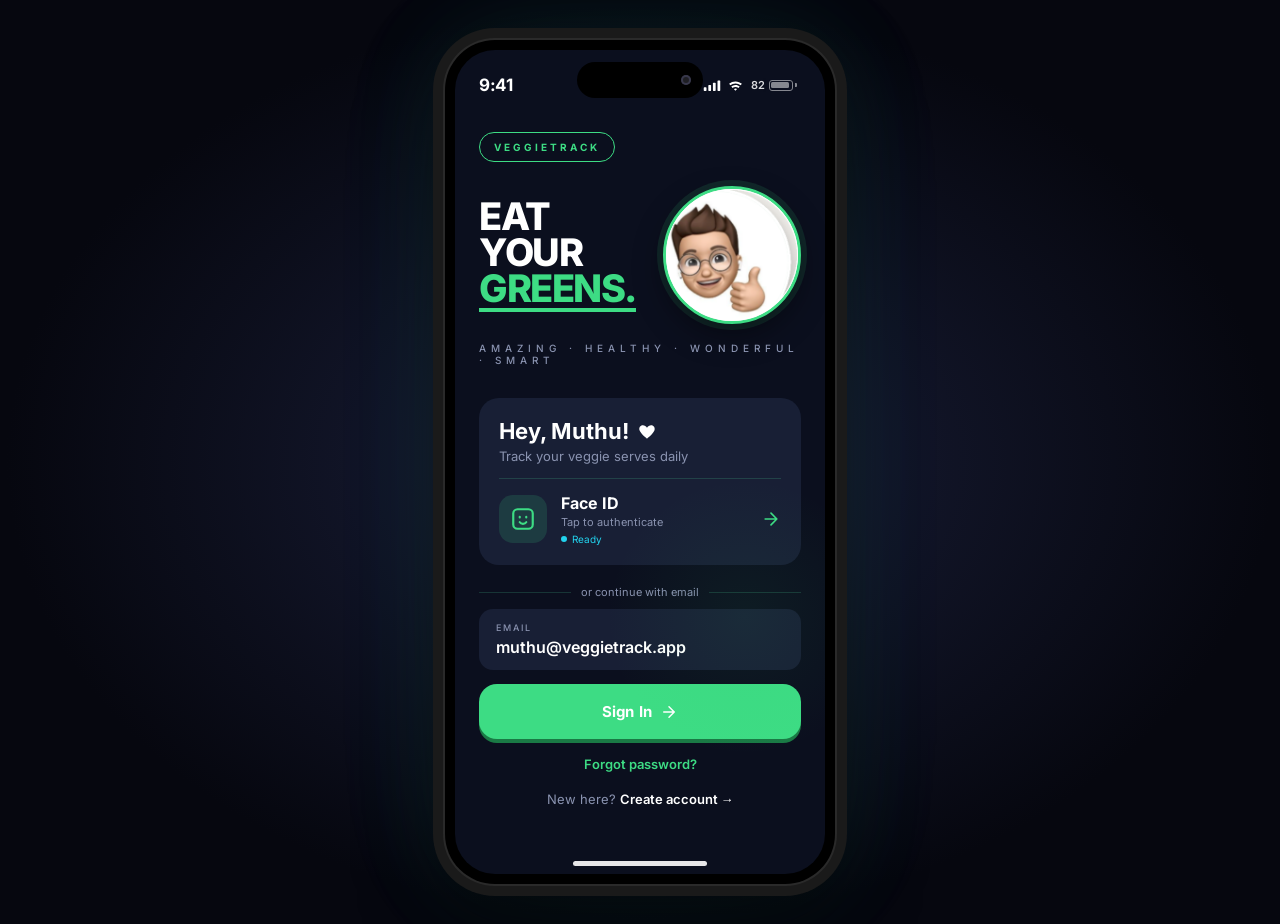
==== VeggieTrack Prototype.html @ 9d0877ef "Add VeggieTrack Prototype - COMP5427 Figma Design" ====
<!DOCTYPE html>
<html>
<head>
  <meta charset="utf-8">
  <title>VeggieTrack — Interactive Prototype</title>
  <style>
    * { margin: 0; padding: 0; box-sizing: border-box; }
    body { background: #0B0F1E; display: flex; align-items: center; justify-content: center; min-height: 100vh; font-family: -apple-system, BlinkMacSystemFont, sans-serif; }
    #__bundler_loading { position: fixed; bottom: 20px; right: 20px; font: 13px/1.4 -apple-system, BlinkMacSystemFont, sans-serif; color: #666; background: #fff; padding: 8px 14px; border-radius: 8px; box-shadow: 0 1px 4px rgba(0,0,0,0.12); z-index: 10000; }
    #__bundler_thumbnail { position: fixed; inset: 0; width: 100%; height: 100%; display: flex; align-items: center; justify-content: center; background: #0B0F1E; z-index: 9999; }
    #__bundler_thumbnail svg { width: 100%; height: 100%; object-fit: contain; }
    #__bundler_placeholder { color: #999; font-size: 14px; }
  </style>
  <noscript>
    <style>#__bundler_loading { display: none; }</style>
    <div style="position:fixed;bottom:12px;left:12px;font:13px/1.4 -apple-system,BlinkMacSystemFont,sans-serif;color:#999;background:rgba(255,255,255,0.9);padding:6px 12px;border-radius:6px;box-shadow:0 1px 4px rgba(0,0,0,0.08);z-index:10000;">
      This page requires JavaScript to display.
    </div>
  </noscript>
</head>
<body>
  <div id="__bundler_thumbnail">
    <svg xmlns="http://www.w3.org/2000/svg" viewBox="0 0 200 200">
      <rect width="200" height="200" rx="44" fill="#0B0F1E"></rect>
      <circle cx="100" cy="92" r="40" fill="#3DDC84"></circle>
      <path d="M100 70v44M78 92h44" stroke="#0B0F1E" stroke-width="8" stroke-linecap="round"></path>
      <rect x="48" y="148" width="104" height="14" rx="7" fill="#22D3EE" opacity="0.6"></rect>
      <rect x="64" y="170" width="72" height="8" rx="4" fill="#FFD23F" opacity="0.7"></rect>
    </svg>
  </div>
  <div id="__bundler_loading">Unpacking...</div>

  <script>
    
document.addEventListener('DOMContentLoaded', async function() {
  const loading = document.getElementById('__bundler_loading');
  function setStatus(msg) { if (loading) loading.textContent = msg; }

  // Error sink persists across replaceWith since it's on window, not the DOM.
  window.addEventListener('error', function(e) {
    var p = document.body || document.documentElement;
    var d = document.getElementById('__bundler_err') || p.appendChild(document.createElement('div'));
    d.id = '__bundler_err';
    d.style.cssText = 'position:fixed;bottom:12px;left:12px;right:12px;font:12px/1.4 ui-monospace,monospace;background:#2a1215;color:#ff8a80;padding:10px 14px;border-radius:8px;border:1px solid #5c2b2e;z-index:99999;white-space:pre-wrap;max-height:40vh;overflow:auto';
    d.textContent = (d.textContent ? d.textContent + String.fromCharCode(10) : '') +
      '[bundle] ' + (e.message || e.type) +
      (e.filename ? ' (' + e.filename.slice(0, 60) + ':' + e.lineno + ')' : '');
  }, true);

  try {
    const manifestEl = document.querySelector('script[type="__bundler/manifest"]');
    const templateEl = document.querySelector('script[type="__bundler/template"]');
    if (!manifestEl || !templateEl) {
      setStatus('Error: missing bundle data');
      console.error('[bundler] Missing script tags — manifestEl:', !!manifestEl, 'templateEl:', !!templateEl);
      return;
    }

    const manifest = JSON.parse(manifestEl.textContent);
    let template = JSON.parse(templateEl.textContent);

    const uuids = Object.keys(manifest);
    setStatus('Unpacking ' + uuids.length + ' assets...');

    const blobUrls = {};
    await Promise.all(uuids.map(async (uuid) => {
      const entry = manifest[uuid];
      try {
        const binaryStr = atob(entry.data);
        const bytes = new Uint8Array(binaryStr.length);
        for (let i = 0; i < binaryStr.length; i++) bytes[i] = binaryStr.charCodeAt(i);

        let finalBytes = bytes;
        if (entry.compressed) {
          if (typeof DecompressionStream !== 'undefined') {
            const ds = new DecompressionStream('gzip');
            const writer = ds.writable.getWriter();
            const reader = ds.readable.getReader();
            writer.write(bytes);
            writer.close();
            const chunks = [];
            let totalLen = 0;
            while (true) {
              const { done, value } = await reader.read();
              if (done) break;
              chunks.push(value);
              totalLen += value.length;
            }
            finalBytes = new Uint8Array(totalLen);
            let offset = 0;
            for (const chunk of chunks) { finalBytes.set(chunk, offset); offset += chunk.length; }
          } else {
            console.warn('DecompressionStream not available, asset ' + uuid + ' may not render');
          }
        }

        blobUrls[uuid] = URL.createObjectURL(new Blob([finalBytes], { type: entry.mime }));
      } catch (err) {
        console.error('Failed to decode asset ' + uuid + ':', err);
        blobUrls[uuid] = URL.createObjectURL(new Blob([], { type: entry.mime }));
      }
    }));

    const extResEl = document.querySelector('script[type="__bundler/ext_resources"]');
    const extResources = extResEl ? JSON.parse(extResEl.textContent) : [];
    const resourceMap = {};
    for (const entry of extResources) {
      if (blobUrls[entry.uuid]) resourceMap[entry.id] = blobUrls[entry.uuid];
    }

    setStatus('Rendering...');
    for (const uuid of uuids) template = template.split(uuid).join(blobUrls[uuid]);

    // Strip integrity + crossorigin — blob URLs from a file:// document inherit
    // a null origin, so crossorigin forces a CORS fetch that SRI then rejects.
    // The manifest bytes are ours; SRI protects against CDN compromise, not this.
    template = template.replace(/\s+integrity="[^"]*"/gi, '').replace(/\s+crossorigin="[^"]*"/gi, '');

    const resourceScript = '<script>window.__resources = ' +
      JSON.stringify(resourceMap).split('</' + 'script>').join('<\\/' + 'script>') +
      ';</' + 'script>';
    // Inject after <head> so the DOCTYPE stays first; prepending the script
    // would push the parser into quirks mode. DOMParser always emits a <head>
    // (synthesizing one if the source HTML omitted it) but may carry
    // attributes through, so match the full opening tag. slice() rather than
    // replace() keeps us clear of $-pattern substitution in resourceScript.
    const headOpen = template.match(/<head[^>]*>/i);
    if (headOpen) {
      const i = headOpen.index + headOpen[0].length;
      template = template.slice(0, i) + resourceScript + template.slice(i);
    }

    // Parse the template and swap the root element. Scripts inserted via
    // DOMParser/replaceWith are inert per spec — re-create each with
    // createElement so they execute, awaiting onload for src scripts to
    // preserve ordering (React before ReactDOM before Babel before text/babel).
    const doc = new DOMParser().parseFromString(template, 'text/html');
    document.documentElement.replaceWith(doc.documentElement);
    const dead = Array.from(document.scripts);
    for (const old of dead) {
      const s = document.createElement('script');
      for (const a of old.attributes) s.setAttribute(a.name, a.value);
      s.textContent = old.textContent;
      // text/babel scripts with a src: fetch and inline. transformScriptTags
      // does XHR against the src, but blob:null/ from a file:// origin is
      // silently dropped. Inlining makes it a plain inline babel script,
      // which transformScriptTags handles unconditionally.
      if ((s.type === 'text/babel' || s.type === 'text/jsx') && s.src) {
        const r = await fetch(s.src);
        s.textContent = await r.text();
        s.removeAttribute('src');
      }
      const p = s.src ? new Promise(function(r) { s.onload = s.onerror = r; }) : null;
      old.replaceWith(s);
      if (p) await p;
    }
    // Babel standalone auto-transforms type=text/babel on DOMContentLoaded,
    // which fired before we swapped the document. Trigger manually if present.
    if (window.Babel && typeof window.Babel.transformScriptTags === 'function') {
      window.Babel.transformScriptTags();
    }
  } catch (err) {
    setStatus('Error unpacking: ' + err.message);
    console.error('Bundle unpack error:', err);
  }
});

  </script>

  <script type="__bundler/manifest">
{"067349b6-8237-4f9d-be5c-b548cddf4af7":{"mime":"image/png","compressed":false,"data":"iVBORw0KGgoAAAANSUhEUgAAARgAAAEYCAYAAACHjumMAAAQAElEQVR4Aez915NlV5rlia1vnytcu4fWElojASRSq67qmZ6eHkUjaUYabYw08plv/[base64]/+2aXYsWmndmzepR1bd2n7tt1Ss5AaoEiqUqiKkLgr8a+6GbcSzplTxzTE2dPHdS+vtby/[base64]/4qfjVreDdrndBxBEqOWJGp7YGfw2okFWEUmIUaUaiZjAZmjZaJCULKhNMY0URjVBPNUY1jjuFe7HeyJDQ7kHpWFPdHWTPZbEaPg4Szg+2Umg0J/Y0S0g05rySTW+0Ewy21Xsd2HJlsbDfJGOfOnpRhvzV8uXogfbmqs1abz7sHApIqIKZWamQpyEQz0RzTVHNcviw9dcs+W7JO3oLZ74+FlcW17mavqmJAMmR6K7nYfevWyX7GSqKx2zDJDEF2a/eXoAfWCOZLMAhf5iokpKcG25p2arLdaqtflepVfXm7NY/u51rnj9Pt7Ny2R9bbGGoW8omUScUwabhvbBqr+S0TjfU8AwWy0wyJxqbda/hiemCNYL6Yfv9KlRpIORHBjibYfqXB9quB7qep0UZbS1np3MkSjpXKl/9Afc6Orbu1c+dexWhbYQUxZZpYhhDX0H4704Rza5hJxjh/9hQ5rN1/dA98hgzWCOYzdNZa1Bs9EJBOwdaqydbK0s1I0dIYZJOBQtnSzfXe/I0En8G2YxMK4gHZCH1Nhb7Gks2QOFaVZAb5O45JJmOlH/ZKlc6fO5WBc+3+HHpgjWA+h07+51KEScfK5TYnXCaaycaYSha1t1M+sfpD+sH6mp2cRPkEqv6oDx0vGZlIPgmZZNg62bw17jkUw2tkQ0fe43uNYO5xB/9zzz4h6TRTk5OqkfwRXhf9zXxvUZ/12rl1l3bu2MsWap98AmUpxjBxOC+bt4PDTTLGMI79hvY1onFv3Buke5PtWq5rPXCjBwJrQDQJnUot4bTULXta6nez3uYzfQRIXpZodu25Dz1NU1VIQ6IxYRAMj1S3BQEyHPdWrBGNe+/uYo1g7m5/ruX2CT0AH2RFcRPdTYut1Ci6m1HrbPpL+aO/T0h+U3DePu1EorFCOHHczXboVtJY6XZiu22aZLLJY+g3NNeIhk65S/cawdyljlzL5rP3gMkmoSj2Nzj+0tgf/fWQbOb7i5/pTxt2WiHM9kmNlCWaSvz7BLLJZEKcIdFkN00YmlizMvjCudO2ruEP7IE1gvkDO24t2d3vgWAb1UCyGStGNN0cZ+1XbKM6+rR/xrBze62jqVLKaU0WnwZErrdNg+9obkoDWVmiMdEYd7/Vf9o5rhHMZxnftbifaw9EhJooiC3Z+Fsb/93Up6nALqQZ62iqRgE9mDs+WaJZzhepphoQjf2WyYacyEVrJONe+fRYI5hP31drMb+AHkiQjBXDLSQbf9Tnvx7/1ETD8fau3fslEw35LJOFSeQOyM0chGc7D6fFyDQzlGjsXsOdeyDdOXgtdK0Hvhw9kLdPUeQ/V/DfSy31P8vWaY/[base64]/rLm+Yj3grVNCovHpUzu1tFR29Gn+LMFEEyMtqfgMimBIJBMNpoll2FW2VyYZYJJZk2aGPSOtEcyNvlizfYV7IKh73jpBMv5wz8rgTzreztsm//V2E5Ihg0wUA/JYaSdreAUKIcz2DOyOk+08hnZi5bgmGYOgf9b3GsH8sx7+L0vj7249TDQmGf9o1qeRZvybNNFsSCmQQeq6mDAMu1aathv2h0m4oRTIxu6hPz61P7n9cyeZNYLxzLgL8OT6NLgLRa1l8Sl7IHE0PY5+plf28w+h3ymZvwbetYsjbXQz/hU/j6V1M4btQ6x05/xMLsDhdtvMgFyySZi3TQ7754g1gvkso85kUVXKqDCNflmqxwTul5V6/UrdHm7QB2X2K/Hrq9s3ShFFeKvKeXGWwf1ZqrAW97P1QChUpCR/Q7PI0fa1T/jfFaybSf6R8hTy5XEySsbZ5ko/u4dgQLlvDKb9c1yIxqZJ5p+jNLNGMB79zwRPooppUwmqAZh4VfgMJ6FNAy/ZdBhRxFzHa9mltevz6YGg4wsUwe2iKW+d5noLdyx452aOtJFmwtsmpCCTxUo48WpuGIabkR68PBwnx2XUs4n/PzeSWSMYeeg/G5hCecpUgS1Ii2naEHQDo6hCWin7PaZ1qURM5qgSj+S4uEmRn8w3W9fwOfVAMCLN1JD/1unTfKjnn4WIVq2bcRVNGLfDMByG4a5nAxZu7Aw0T0fJbpOMkT3+xB9rBPMZBrgibi21CIJgynjisFUSqNgmRZTqdRe1tDin7tKiql4X8TwgFykgoYjABKR2DuIii6EV19r9efRARMgf6lkJ7G3Tncq0bibaLXkQPf63EozTDv2GdptiYIfx7c5x8rgz3A4D/xxIJrnxa/j0PZAnDdFrkycTxeTS73Y0f/2a3n7zNf3k736sn/3j32vu2lV1FxcUSDSJeAERBSbJmWXc2CsmHblkr7XH59sDCaJppWb+SO9O/zvCzs07ZQVwNDjOZszKgT4mkwbu25kmGbfI4UOzHu/Bk7R/6iSzRjAe+U8J/3qayWB4yiC0tVXVV1X21O3M6+yp43r1pd/pt7/6uV749S/103/6B7379hu6eP4sks0SjIL84/gQjSdd6fSAgE9Zg7Vod7sHTDL+GthK4E/SzVgBHCPNj0kzrpPHczUIErk13G4j0wzhF8+fYY7ckz81cDFfKNYI5jN0P3Ohni9mmZyOKYKupYOUcvXSBb371ht6D3z0wUF9cOAd/fg//gf94z/8nd55+01dvXRRFdso/xRAiUTTB56QOZu1xxfaA6GQdTNWAPsDvTtVZtfWPfKWKTjOdjyPYblCohn6DU2Ha3ni8CrBnv0cATCDCK4nlIkGrz+pe41gPstwMg8CMSYxIQN7Av1OJ5PH4Q/e1+9/82udPXFMnflZ/C7olRd/p7//8d/oN7/6hT46fAjdzII8GXu9ngyyUWKiRsRnqcVa3HvUAylSPmXq8SK401fAu/yHk/6pTsaOKZAJwqQxhKtn+9Ac2oloLwxoZQXR4Mp+DvxTI5nkRq3h0/VARE0EzA2ZXCqIorOwqEMHDurHf/Uf9NH7B7SA3qW3OI/uZR4Fr9RZmtebr7+qX7FtunD+HCSziH9Ss9lURJ2f1q4vVQ94yzTZHNMn/fHkLkgmmrVexiQyhF8iQ7sbttIOk1iMwTA12TowrYvzxCLBRbZMGH8S9580wdw0sIPhGvpZguggfXS73SxVDIKXjWG8m0zrS5BgQqGyX2pxYUGHP/hAb7/xuo4f+ahW6g5Oj4igBgRSsRW6cP48yt839bOf/VQXL17I0ktQUkTkiXZTGYNJRvBX/f5K179AmmmnlnzKdLUzd9u27Nq+V8l/NEmM4ThiXXVcV4YTgXtALh5zrH+KksxXnmDyoJj9Ae8DxhZFqspMGiWEUDJ4JXvkDBZ7idSxMDenk8ePZWJ4B53J0sIcfNBlwPvqo4TtgT759VHGlpguo0RsrnAbJcfPTnOGPN589RV0L2/q+pUr6i511e/11YN8+n1SDQiku7io0yeO6/e//pUOvvMW26eLlEcJ1I1bferZX1HHamDPfkw8gmVgpX1r9+fVA5lkimb+CvhOvzmzaxt6mZGmlBJziHH3oFLJCnMlPAeHboKZriviMs/sh0/Ow/aLfwKSzFeaYPoQSR4QBiebJgD7YZbAC7QPqRglylgfJS/MXdcZ9CQv/fY3+rv/4a/185/8va5ePK8ekkfJaVAfdInr/yCsR76ZZMirygRDiZCL8zh3+qTeePUlvfnKizqOfsXH0SXE0oPfuv3g6FPUJCHrBNupSovXr+swW6gXKffksaPqQDoVrMGtPun6JHQ9jTITDGVhug09InEz8bR2fc49EIxgKzXyfxx3pz+czMrf/FHeDZIxmXgsbQ6rbfsQ2W9AQrbbP5vMu6H9q04yyQ36qqGnrgwvYROLGBCD3QtGDJrj7YeyNNFDavHiX2RRnzl1Ui+/+IL++q/+Qv/493+r9zjhOXn8qBZQzJaQiBdyF1LqsbidXwYEk/x2IrzTWdB53iwv//4F/d3f/Ed9CGksoXPJBEYaBBeVSC5KhRIIJmi4fuS5MDuL4vdF0ryva1evqCI/R3WFLZ0YRCd2pQhShlSSJ1aVKyai46/h8+0BSzPjxUjeMt2u5F1bd8vbpYoB87gNScKm3cN0dg+R/Ty2jPNKP8/rknlnP5OMkeN+xR7pK1ZflZCLF6wr7o/WgkG40QZCGNxKqfbiqCfh5kZfMp/1JC9w0vN3P/6xTp88nk97zp48qZ//7Oe6dPky25YSUuDIEgVsURTy4FYwjs0+JOVt0dHDH+iFX/6c4+e/1dkzp3K+vW5HXSSbHnDcBBk1SF+kID9lshB1qZhE11EC/+6F3+rll16E1ObZVi1lQqncMvKZm5vVPGTX7eJPfFokeEbKsTDW7i+sByJCLaQZ/6jV7Srhj/L2+H+dLJBkiOT5gJHnkklmpdt2w+EZJpoVsF/lccfP9q8iySRX/KsCd7YXmysdudMrqg5sr1iKQ7AkSxMDCAhocX5eRz/6KC/q36IHsUJ2Yfa6+izia1cv671339OlCxfVWerAAxWpBWpTLPKy28tEcvzIYb2K9PP7F36pYx99qHm2WyYCk0sXAupTj4jIp0QFE6xISREBxOX6lZSxqMMffoDSF8Xw0Y9UsSUjhPBKS0sLOnP6lH7/uxf0wfsHNTd7Df9SAfkkCCqYbHisM+aRFgAAEABJREFU3V9gD/gou5Wan/j/Ne3efZ/CX/5S1yGJ2BwCbw3tNu3OYA7d5MazYtyHfl81kknU/ytzBzXNYBAYHcgAj8GdB6DiPQ8YD1laKJEoTC7Hjnykl1/+vX6P5HDwvXdlSaQiTOha/JHc2dOnderESVm6KNnKIMpkvUmCnJzHPGR0CoXuq+Tx8u9/ow8PvgfhzOavcy219MinhIgSpGIURUAygMpyQxASPJPhel29cok8DujN116R/25JKJUDErFe5iTK4F9w2mRJ68jhD5FwFgju0tZStA6+K+W2rgQBa/fn2AOhyH/L5K9/r97h5x92D4+xqZvHC+OmsVvNbT8icVcZ2c0D17L7q0Qyibp/te5MLmKIPczAKxc/D2AFIVToNUwSFYveRHIWicBSyy9++k868O7b6qFD6bMVcbwUksnk6pXLev/gAbY8pwlfUoG3IaSShevXdOrYEVk5+8t/+ok+OPCultjCmHh6HHP3OeauUNK6Gu1WS94aJSSXgswDqSNLHpSTiJAiKRFWQmIn0Pv87re/0vmzZ9TtLEEgUo96XTh3Fh3NQf3y5z/Vr3/1S104c1odTrmqfhei6VOl3jLJlJCaQXXX7i+gB9pIMv5Bq2u9+duWvnvHPkXBdmkwRx2xGthtrua2H2zCDa0QN7t54Mp+WL8yf1rwlSOYCmqpxIBlk5XLtqhkgVcs2srkgmTSYatxna3PRx8c1E//4W/1u9/8Uj71yVIL2yY3us6BoWIASxbve++8rbOnTqmEMEoW+iK6kAtnT+vl3/1W/+7/+9/p71HonjhyRFbUdjlx6rGd6nW66qPVLYqGxsfG1W401GokNSmggFyYV6qJJRQhceN27Ut1UAxbD/Q7dELnkKB6kEwFoS0tLmiBsn2s/dILv8nKaMfzlq7Hlq6EVMTVp71DO861+wvqgSKSxoq2Zu9EMvm3ZdDpUcfbkYr9hyBafTM3h3427flVIxmWgqv91UBFNfPyZFCrjGA35GUrmL0POXTkhXrx/Dn574L8B4evsa25gDK2u8BbZqDvqFPUTw9cCamcJ87l82c1CzFdPHdGb7/xaj4l8l9Gv/PmazqLUngOaaaztKQOxNJFL9OD2JrNlsZGxzU2MqpmUahBvQrYpJFCDaQV2xPugF4wXFFstAQJaxbJ6Xe/+ZVOICEtzs/JUlEHfVFnYUGLc3OQ4mm9/srL+snf/liHP3hfcxx1d5CaVhKL60+3rN1fUA94XBtRaCSTzMJta7F7537lr37DU4DxJ6bHbgiczOFqGXZnDEjGdsfNJrN+aP+yb5e+UgQjlmapRPfWsFv5qtTn7T/Pm//ShXOZXHyM/DY6Dn/z0kOiqZBS2FuQgxQR8j9s8lV5sV+7ojMcYXsL9BJSy8/+8R/0y5/+o956/RW2KafUXZhF6lhkO9NRr9vPH8c1m22ZXMbHxpBcmsuEYnIpUlKRkhJwWRQpgynkGSZTY4d6HTl0SAfeeSdLTz3Ia+7aNeVvaiCSJUjm9IkTegHFtCWd94h3/vx5CK6TJ6LrvoYvRw9kkkktzfUWb1uhvF1qFMxfMRXLPIYmCsMvDZsrsZzRCpIZ+nkeOe7Q/WU105e1YsN6VVhWomRpGvYTditNrdOwIvbMqRP5uxb/XIKJ4RxSSa/DgFtyYWsR6GhMTSQjadSQcJboORby6c4vf/4z/c1f/wf9/J/+UUcOfahZpAxvWbpsizqg2+mJbFQUTU1OTmliclLtVlspUob/PKDAbullqI+JCMqgHJtMlhTYPc3Y5nQhmddfeVXvH3gPCeWarl+9WhMMW72y15FJ5szJE/rlz36mn/7jT/QuW7lLFy9koquoSEV+7gNhijzt9vcTukfXWra374FGKpBkWrrTX2SbZHgTMVKMFmOWx4u5aXM1LJc2iOs4Q78hyXyZpZgvKcHkrpOPfUt6s78CJduSfq+vPouzD3H0WITXrl7SoYPv6jc/+4n+7q//Qsfff1eLbHUqwhJDmUFLESbEGocIKmU7fgFSkXij9PXWG6/LyuCP0N3MX73C4r4uk0qPxT6LorWPlBQM9EizqU3r1mnd1JRGUewWpE+wRkTICr1UFEqpUAFMOCmCFgDS8lQGdpkgyPvE0cPU/z0kqBOqqi5xK0y3saey31FFnCsXz+m13/9Wf/tX/07vv/26rl44q/7iooJ+MMGW1j8B94nhiXgryDjfJuchssfa4671QBFJbZS/S4zb7TLd4+1SkRhjj7NH4gbZ3Dpmdi/nw5yx2xj6kUO2fllJJuXafakeiI7Ux93uzisH9mxmT3zZ0lii8C/Gneb42H/j85tf/FTvoSu5gv6kBxmILVEwIEH6DD+wM5Q8KwVK2Hrdkx8k5EXpD9yuIbHMXb8q60RMLl22Kv7OpcdbJlKgzB3VuplpzUAu7WYTEgkIC0AqBUrehMI3QSwmF0s1EZZsCA8pIpTIw9sjnDIEyfhPDw6hY3n7rTc4Jeqqn4min0mvotzKbiSxzsJ1XTh5TP/DX/57vfHyi+hoTqmDUlgcc9ckQy/RLuWrys+VD/sYK/3W7He/Bzzu/n2ZO0kye/ydTLPeLg0Jw+btsFxL5vTKOPa32+aXkWS+ZARTk4s7awgvwiEyOSC1dJfmdRlF7ofvvqvfcZT72ou/0+EDB7Jfn4WY9S0sXDEYdVo/Jda3ch48h7cXXEXcirh9ExenOUtIBl1M/6W1pZeK8AbkMTE+oXXTM5qemmJb1FKjSBBMgjRSbUIyqShUgJQKiCdlhPhH4QlEYM9uKQI7FSiRUM6cPqkPIZkF9C6uRwmxGBX1qii/hGQsySzNX9cR4v3mlz/Xm6++vHzM3YdQHa9yfAiTbLV2fXE9YJKxJDN/B53Mnl33KQokGarpccNgyvLC8xiuAodnDMKynQcpcjqsX7rj6+RKfRmQO0lBVQwM7ojAp8pIZSkvsIW5qzp36rjef+dNvfzbX+vFX/xCJz/8UAtsaSqOl4PFWOflJ5mw2PxcRizbakslcXKdY3mQe2w5Opwq+Y8MvcApXE3IZXJiQuvXr9PMzAyK3TFIJVSklNEYmEWq3UWqTU+yCApMoYgayWaq7RE2pZA0ywnR6VOndfHiRZTIXVUDgrE+xfXKbgjQZGTp7M3XX9Vvf/3L/EXw5QvntbS4xHaqTzraTYNoVt0m8l5px7l2f0494PFvFy3diWRSu6VgvuQxhjhctaF9NdPhGcQdhtvNqMtu279MksyXgmDqBVBvHCqWm+FFFywyE0vKb++Olmav6cSRQ/rtL1B4/vhv9MbvXlCHLU1iG9OAGBy3JG7+as0Z5CXmLq/8uAGHGdmHMLYV/i9IlgFJibIdpd1sanp6Wps3b9b01HSWXOAHpQhIJmUUvIUymChFSrI9YRoRQYsEMLGLC5siUs4DpywdVZR3jbYcPXKEU6KlPFlMcMwjVSaM2iKTi4k2QTbvvPm6foxC+p0339Qsp2B9dEQinvMXbadlPG2rES5sDZ9rDxSMcyaZ/uKq5frX8UwylYKhqzIc0WRxOzg8g7EexrGb1Mvpvywkk1yxLxIVhdNPYg0BumiwuNHiquwuqbc4rzkUtieOHM6/p/KTv/mPeu+NV3T90nkVbJe80IoBubgxXkQlGRpkTYezuAaFeDCCgRzC4TjldV+RR4UCmUrkBCaJqckJbdy4URvXr9fk+DiSTJHjOn5K5JIqJQq1O3AXRUAuoYQ9ggnD8qZFkoiLO2JgEp4GdscVOpRE3BSS9T49S1AQSAXp4J3boJJqUT//no0gUX/I1yDQ3+/81b///+v1l1/SudOntLSwIBNN3+0hX9GfFeizDVuYn0e3NC/rryrIyG02id2Kiv7T2nXXeiBFUpsj7Nt9jLdr6y41xtpyvw/hwod2m6u57UeigcEkzzczbjB+XwaSYXnk+n1xD3cKHeItiRdUyQlR5cXFguhxLHyV05MDvKlf+PlP9eoLv9bxwx9ALhfU53g3QTDBYhMLyMvZjSA7G6xG7uzwwxh4UxZDoJI0VQYuFnJeZCxKYfeWaJrj5/WcFM1MTWp8dCR/RFfAACYEgzkjOCLD7iIkm0ZEUBj5UhYckOP4EREYkSWXGOSV8wwpMRImNbut2wm5/rAKGSzX3haYuHI9gf9Wqg8Bnzj6kX76D3+X/5zhxNEjEMgCzfB2aQD0MyV9+v6Bd2VF8nHiWInt/rV/RT2HoNi1+y73gMeyiKSR1Nb17vyque/aulvFSFtMEK0cC9vFtdK03cA730N7xVyxh82hn91fJJjWX2TxLjt3hzK5sGgqFoI/iffJyiVOhN5/5618PPvGS7/TicPvq8s2KaxrgVz85leU8tamZBS9/iRbgCTWs+qrdrNklUsbLKiSxVpaKoBUKsoW/q1GQ1Pj6Ftm1skkM56/0G3Ix80FGRZklVJkkkh2p1CBWfsJfykoRbdciTgRoZTSx1CkkPU4JpZms6EWR9+JeJ4kRl1v1VdF7tTXxBBIKIVFG47j/bOdVvy++tLvder4USSVWSSZjqrS+pwe3dTVwffeyXqbl9hanjx2RAv0ZR9pqSS/uhxKog+G9rrAtefd6oFGKjRStHTtNn8guXvHXgXjL+aJx8Bw2TaHWM2tFWPmeDkOc9D2L1qK+RIQjBQSYOmzYCokkqX5OZ0/dVLvvvGafvWzf+L4+XXNXb6oYMtUINon4gSoWFx90EOH0icTv+/FAswgR+WLgGwOHmahwYBYiim9uJCahDnSaqJnmdLGDRs0hVJ3tNlSk4XejAKCSQMiSZBI3IxUuyNCvirxjzJsdzUiQhE1TBzLiESeibwAeRQpsQ1rqAXBFEUhX4Pq2rqMnDX1hUGUaP9Io1CCcA+g+P7ZT/5OL6D8PXn8iOZmrxJlCXKBYKqeLrOtNAH9w9/9WC++8BtdOn8W5fACR+M9ml/mOroQT0zD9jXc3R7w8fVI0dblzuyqGe/xX2AznvW41/PIY7ESTnir+8tKMsmV/aLhRe43clJocWFORw8fym/af0LsP33sqPx3RNHvKCHdJBZWgIrtjQmC97N6LOgejfAHeQgl7mtVWJyv41WsSNtL/Gw3SvIokVoyIKvRkRFtQGrZhL5lYnRUTRa4JZMGJNCAHArqVmBPIa1ERIgg5YtyKvI1ZDsIAiN4giGxBEQS5GUzkRm30nJ4qIViuShSzpKm+ZZCEmkqJWctmi/RnkQZzSLYxrUU9M/Rwx/mL5H/P//2/61XX3kpH2NbGiwJ27Jpg8ZGWlnC+cnf/61+/atf6Bj961/6G/aJTa1d97QHmqnQRGPktmXs2bVf0SjksRjCkYd2m6u5ScBtanJoDSgq+31RksxgFteV+bye7qAapUoWd4WOQBDI4uwVjp/[base64]/93mWz8hbL/47fNSGaT46NamL+us6dP6He//oVe5Kj/yIfva2m+3lKRmYJ/w3yd9xBUZ+2+Cz3g/vX43umX8ayPCeaFx8FFegyGpu3Gam6Pn8MMh3/R8Bz+XOvAuqcPKtYM5GIJggXRZ+uzeP2KPnz3bb358ov6AL3LlbNnFIRliQXicCUrJn7J4ipDMio8HeTOLFmEFbA5RB+3yaXHIjW6lGdy8V9CO04TcjGhrOMY2l/mWpnbajRUFElFSkqRFEFhGRRmUwnLEITJEOQCcoUIxnS9HJRI43wKTKN2B/mHUjIS9hppEKcFWbQa1CMohzZocOWS8KqrgC6G+CZYt995eYs3ivSTINArZ8/qrVde1a9++lP97B//Ub/77W9V0p8t9vglOpt59C/HOfJ/7aUX9Orvf6ujh97X4tysLOk4P9e/ztvtqhizQSXWjLvSA8HkaKXmbf84ctfmnUrtZi6rHg+PARMLn09yE4XxuhF/6P4ipBhPV5f/uaBP//jtXsIyJYu9RGzve7Jfv6qTRw9zDP0LHXzrDV27cE4F+piAGMQCQ8VC/dgaMCi1riXkyU828squsBh13n2V7B9K0hl9lLh97D3y8tFtnzLt3zC5jI1rZmpa0xOTGmFhNlJSSpGljAimAPYAAhXuivKFuQxFLt91GCIPvrgIighxQyCRkXC4w5eJJhEOXGZy2ACNAcE0MZ1viMsrnnYRRbJHCrlOwqOSZC/HH2+3NTHSlo+wuxxLHzl0SL/82c/1V3/5l/oQScU/bl6hr+lw+tTjJO7ohwf10m9/qd//5lccc59E8WtJpjuYoMPmhfLlgrJl7XE3eiAYNf93tbf7C+zd21H6NopcVJ5XzAGb9rBp2G6stDN49sKoSYbnsvvzJhnP91z45/FwJ5QsdksVAWuULPrFhXkdO/KRfvXzn+mDA+/JPxRV4W868SlRBZVUWvFv0MnOq2LBleSXsdIO4WQ/wnIcSKYcgOzkLcjM9JTWrZvRJMrcdlaqNpRSUgTDPjSx48GNH3buG920YrHZWlEvl2kzRyJyRJ1u2Q0p5DIwA6RISpgxBPFzeNi/rktFG5ze+Vaq86vjYCcdXjIoXvZvt1saGxuT22QC7ywu6tq1qzr04Qf6m7/5G737zrvqdbrqLC1pCfhPIk6dOKZf//Ln+i06mTOnjqsL8YQJvpJEnSIoCyi0dt3lHkj060jRRJJZ/bdk9vpvliCZPP4M8tB0NWz3nLPdsNuwXcTNJg/7VawhrHh7UG37fJA+n2KkXm6wG2fZow939PLXpwfeeTv/atyH770n/zxlhYQh3rB962Vyp1RwQoWtBKTnppeEAwN/8s0dyEL0YrTdnW6zMtFALBVhAokFMsIbfhO6iJmZ6fyHi022DMNFLgY7IjBquG8iantEiADxzHAFchnCNqyDTdy+g1gRPIe4xW1yiRiGJ0UEglLtTran2i+XQTvcbIUkwiIik4njhep/4ooIpaKQ2ziOorrdbCqoU2dpUbOz1+U/Rbh06ZI6nY4rLf+tVcm2qUSKvHLxvH72k7+Xf3fm6EeHtbSwkNPS+aJ4+pokWrvuRQ94Lni7dLu892SSQSZlLPN8GJiOb/fyfB/4289hxtBus/KiwfPCudM8P587fR7F9JAu6ulZshxKcXaqRZSK/i7DP6R9AJK5fumi/Al8IL1oEL/CrDvFywvQgc4HmyrsN4FV4I42KtLZLPM2rISv+kqUPAq5rENysfQyOjqCJFOoUSQVLMrEgs5gkQZxBSKGNuUr/MTPxhDVoB7lwKRiOSjHxRYRihhAtekJFVHbwzUb2jEFgrrkOlEvBS0mb562KiIylC/bld0RIV9uQxNicVsNt6+iH/ocxc9z/L8IcfS6Pbl/TDD9LmQDqbvvz5w6qZfQx/jHyM+fOa2u/[base64]/BiAolVBbBVtcj0G3rVBxAgeuCIi55fLocCI2h1hUzksImzJ9jpeoSIlSZ5UbqvyRSxFxAD2Cj+W3XYVtK3NiZKP3r1VMsm4be4L9437qESy6/VK9broW5BiEqJKI1X6CD3Nay+9qPesC7t8KW+XSsjJbaTjc1lrj7vfA6GQpZjb6mO27lag+BeTznNtJVyb27kd3+E2Hcf2ioE0Pg+SSS7wXgJqUMUijIyS0+il/[base64]/TkWEF0fQ5dSohmXajEIyjD957Rz//p5/I39RcvXJJVgiXxHEdnGwNn7YHPnu80aJ92y999+7a7yGu4TEcYFiKx34I+y3bHa/2YBow6Nnux70HK+jeFeKTm6BxYvEH6CCeX+D4+eC773Bq8WtdY1tUWgxn8rozSrrO6GczeKcGNi+XQB9AVSvc9I/jeqGU5F2Sb7ZDTiaX/tBk4RCsBm/zdRDLFCdFo1bmpiS4owZND7Dancsgg5VmOXSTwHYN3TbxG94RoaCQCGWiiAhM3f6KW4NCifRFoq6A7PPaDoVuvSIC38jedE02HblZJLWa6GNGWhqFZOwWfSWUtxV9ZNKq6F2ncVtKtkKJgkwyVvJ+ePCA/v1//9/p8PsHNM8pnwgfZL5m3MMeSIynv/S93f+3tP++hxTMCVdh5dy0fei30rQ9g7HNJg/HzWOP372WYhLl3bvbs5dGZHGcff/s9Ws6+O67evGFF3Tp3FklJq2lF2gDMtHHkJOzfASxGJFNusZ5GoOF4sUyhEmmZGtUEdaAXCbGxzU+MS6/xYvEgqW1SeQcwCbuT3VTnkAenFvN22YQK0JCEbdCtZ8CCzcGTxFN1tOkVGBniCjP/lpxRQRhNRQEGBjDOyLy18gt9DEtiNUoEpHcbNqNLSereDr7CunGfVgUwTF9pYW5azrAi+CXP/2pDn9wUEsca1cmKK1d97oHmoz7SGrdtphoofBlfIcRKgZwCPvZPjRtN7LbjxVgJTGlqxU+d9/K7L37mTpHT1Y3rGKhl2xXrHc5xunEO2+8ocO8HSv2/okJW9C+cAeRCIMGK2OgicHOUsjEgv9NcegeEpQsDB979yCVmlxK2Z0YgBG2Q9NsjUZabRVFoYjI4IFEFOQWCp63vcl/ZVhuD342qRh3xVJdGWOFnXYNXRQ7tN5i3ig9ck14Rh0lIMMiJaWADodl1kESGToahrIpYQYQnUTBxDdpF0VCkd1QqwEgGn/7E+EQSZg85IsUtEVZ8Rt4NFLIYzPPC+G1V17SG6+9opPHj6rDsXbJS6Fi3CrKMLR23fUeCIWs9J3vL62a917/Z24N/ylBHexxWA11aP10uAc5m3gtm8zge3mqdE8IpguheKviyWj0mZgXORp79fcvyD/O3V9aUCuY0J2u+t4eQRLMV7dfgkwiw71AJBsDWJQXq4H5LaMml1I9SKzHlmhIMhVuf+syMT6W/2jRkkxiQUUEQ1dDA5tN3elarhhVIx7FK3thzySIBzcuh3vx1sgefkT9oGhbPjUcP1IoAbe7coMp2GTsLIP6JxBhm6EbF/GqSplU3fYGROOvg5uQbEF+4Zikc72X22AHqOhHt6BOk3Tl0gW98eorevXlF3X58gWOuBchcE6hvNXK5ZDI+a3hrvZAEUl3kmISSnyGn7lY9381GIvbma6cw0jAfSON/Y17tVVKzvxuw5/jL3WW4IKKxvR18fxp/e1//Eu9/tJvdOnMcUV3USXHo0E7o6IKZShBCgmiSXRU9scvIBpx5Z9jYANVCu0MabDythXEUqlL/C7peka/khW8fuv7DxanIJgiJXHLgyEvKkOUaQzKlvMkHyoLS+DA7sEYoqRuBt45qrgqeZkGbkA9S2A/g2D8bzxtU46vT3XFirhB5SvIpaJwwxknwhPtCHJbCftHRRPw75PGxJSI0CCPRiOp3Wxmicb9UzpeOAVwXthJRs7KxNRqNniL4sM4nfjoQ738u9/kI+yrVy6qw/j1kWRKBoJhcpWIOLjJd2BbM/7IHkiMSx8iXy2bPZwqJfRrJQOZ5wWRbK4EXkzpahlDNx7c9UDl+IygTYffbaS7neH84hyTtFKDt2WFJLMwN6vz58/qXU6Mrl69ooqtTMXkz6Bwml83lgWEpV4dddtxDi32JiZx3KGGpRSbpRd/zm8YXmqkPZq/Zm02W7kEHvmuSP/Hw3UBzqvOlafrOQTOwU0UR8RF3RhELJ/+JruIUCQILE+ijyeNiI972oe03IoImaAKxsLj0YQ0mpBM0SjqsAiJO1fNlQXuHzpeFKsm8RvE7SCB+keqXvjNr3T61Aktzs+rgmBoHMldkm5cZrgbrjXbH9kDfhnc7n8nWN4qUUYeN8yV90o/242V4UO7/T1D78VW6a4TjCWTBOsm3m5dJubZ06f03uB/JOyyJeJFX89nWpcb5kmNz9Dut67t2RzGyeFMZ8c1TCpedNksOeAATHiTDknkj+ja6F+KIsl52a8cxv2YWSENrQD557IxnXalvVpBZJXDXQebwGXUqKgtda0d+ZmXYH5k56qPW4OHbq//0uXmXFdNentP6hURSkgwRjEgGpueuBHOnbraMFRfAW1ERH5JmGCIIb8cDr73nn7/29/q1PFj+T+qq+hzOphEru0QOP+QujrZGj7WAx6LVmpqtrfwsTB7FEgxYqwYaoaCuYclz81bTMe9CYPwm/zugeOuEsx/+Iv/n65dvqTOwnz+QMt/sfvR4UN69ZVX1O10VNIo1jemoB86g4lov9whttNA25f9HH+AHJs5XJJBmRc2pOKw7C7VRzIqsXvxtDg1sUl2+bb/EM7/ZpR3HJgcl1yySfkVZZegdlekJXBwU53aTbyhxVaaNowxMG82cpwbkW4KjECCIWOXV+d5U/BtHRYkSCanSYgj7o+IUCqSGih9CySTCKZvRmKOYiee46YkTpJCBe5GkbLZRyl/+cI5/fyf/lFvvfaaLpw7ox4vkKDPoy5IFDYAxtp913qgiCT/UJVWufZs26MoihyShyHbGAkcnjO3Q442iJPtPJjNjOttL8L2AAAQAElEQVTd/TMCphI536X7TZSB77/3jvyV7vy1q/mDuhNHjujoRx+5xSpRIFr560azRiEZvFlYJbYhqdgcwg324jPsl910Sh2/VMXkrsio4g1f2k47TC4W7SOk7Ed8k0+FSbBs3gzhR17kURnOh7jVAARyu2TikYFtleMNw6k/3jlOHcOuGkTJXhWWGvZ3a27ANvuuDhohg1jksXqc1X3dX7n9DqYzipRkkvFJUiYYJmWkUESwHbKZsBuqrxBuobdpaKiPqXhJnD52LH/D9OZrr2qWMS6RYiok1ir3Cf046A+tXXe1B1qpoaX893kfz9ZSTPDC8GSrmCeGY9k0bB/C7iGy3yC+/ez2/LZ5t5DuVkY/ev5J/Y49+v/r//F/1//1//x/0o//+q/065//TB8eOJDFaZOLG2H0aVSfCWlFoZEXAn61ySQlrAJ2ewLXKJcJg9XsvsxVd4dUpDVYE/LikYK4FbiRps6rdtvu+DVKsqs+hpI8h6jjOU4dV1z2w8i37TXsJB6LrHZjJx/7DmFnBh7QBu3gOfTAL98s+ohQRI0URbbnsFUeTk6RdV6DcEpebpO9XB+bZCRyzdb6ERgGxorbUkmifKNIoWaR1GS2BJP8yOEP9fabb+go0uni/Jz6vS5l9fPpUqezmPudymjtuns9EIxaIxWrfuW7e8supVaDwoJxYOSZEMvjja/tQ+DMcWzeDndTF8OUuV0xn97/h889zpZoMX8858/MX+NI8+//5m/yTzD490iYcarYwliS6A+kGC9ySzOlicTIkkNJ1DuAeMOOyuagivRntkWwEFBi2uHwXAbl2m7YvRpyPSi/JKMM21dBlaWlijpWg0GqTedteFGRBQb+rkS96rFBIjfZV3hhvfWmGcteaeCIYIolgOnA8COjtrlEl2Iv23NxtWNFfcQ0BSSJ4CEpojaHacVln4iQJ0dBmd4mNTALGudpPHftmg69f1CvsfW9juK+i2TjsS3dP3LqlbnpT+36wtqTGBP/KcFqFdjj345p1t/GMEx5fnpOrganH/rbbqx0e/7cLZLxHHL+fxSCxZhY/GFRmTecT47eeesNfXjwoK5cusiUo8qEV8QrMY28qLFbkrG7pFdK3GU2K/Uxjez2xMVte90RrBlWUG133oAWRIQSWwE5rsv6VCAt+ZeDuK6j4TwydOMipiriutwScxmUZz8j18zrC78bKW+1OcKtfre4nd4YeEeEIpIibNbAMQjFcJbEdx1ugvvJyGHE8z3Iw9aMyM+bHkRRQpGTEqTNdqoJ/NW1/z8mRBadPXVKr7NN+vCDD3T9+lW8eqoYvyC+xJtUa9fd7oGgX62LuX6b//oktTk1jdVLrfL4M4MxhzGGfgzc0AurJ9Ky84+2pD86BzJoNRpKVNwTsJGSgolWcUTdLBJiNSc5vR7rrlLCLWZu34uTOD7jLwcLu8Rdkkcfsz/wcwfYr2SBGG46XYSLJ3HpjZyv42W7slM5zco8BnaX5biG7TXqvOxXOR752k5W9Y07541ZDertdI5TUVfD4ZXDQTmIM3R/3KzraH9sdRm3PMmGNhLKZHFb6uBQ/kf/RUT2yk8/DHxy/5DYeZfULcNt6tNGzAo/xyFqvqtBXIzanZ9+OBZpqIWLKooi62HajSKPs8jLWyMfXf/kH/5epyCbTmcJ71KlJUZ0alq77lkPjDbaWu1vlfxtTDQbjBpjxxDeGF8cK2oz9LfXst2TwMAz+5EL1j/6Tn9sDv/Vv/gWb6+OCt5cwRJglmFP8pe0fo+VEE2JIrBk4vW6PeL2WY+VShpT5cVY200q3j7VCxQ/JrHF7tqPiYu7ZHuVG09/kbzOQ8r52d95DnU6JYupJFKZTdLbpNNucg/DnbfhOAPT+bhOpd1DOJw01XI+tlV1PexvEEaV8hMndXP9bsBhQyyH40GTeLrHApOblV2HVwpI211rBME1sDhaJQhdXFicwCVjum/dd27DclvwH7ancltoV0V850cNycd5kBU3UeU8CBZDC0IRCR1XoQSBVIyr/5Tg9VdflrfBs9evq85HXAHW7nvVA0UUvLi9Wf14Cfv33I8n84gB5FbFYzUQKYfZHILRH1qzeTe2SSnn9Ec85mfnVHmiQhYVk9YT1pOVJa0SYqnYNhGBG2JxPMeh0VgFX2T0SmWzn/0r7DVK8iyJWGISRC3D3/KC0lPcc18iIAjx7bJ7lNmljC7ldqueupg93D1S9LDb7fDar5/z6kWpHtuBHjlmkGcP9J1m6IfZJ5+SPErMCndJeLbbTXp/ccwqJaQeqqoKqncrcpXxH5qhsmLJZgRpk/qkK1nG/Upa7LhGSZEKpZSAKKJkMVdybHJRRlUtmxV2uox8pB6ZdEGHfnTf1PWl9riD0ixtBm0K0ijD2STyBoFkqsS/gnKxNxHBIbtEhxfRl7oLun7xrF753W/0/jtva4G5YIW0SK216571AN2vVmrotlulFuQTjK7Hk1p4PmAs33Ybyx5Yspv42Ry4mSXY/rg7/THJ/4//h/89EgknCEzWCuQJuiLDigVYefFR8ZLw2i5hzagJplKf1dDHs1w2S/xATlcRt8pZewmV5G/TkBcI7hhMaGKRrq9u2VMXianLW7ZnwsFts89CGqKH3X42+5RzA6V61DmHUac+9mXYDbxIM7K9opUl9asySvLChp2KrXa74itQx/WT1uBfkb50vtTfEl8HBSpzRQXblFSw2Fndduesg6dBP5A0P90/dCP9IPUhli75dNii+s83jL7zpk2WKF3JIJWz8ESwSY6KCJCWkXCnVCg1moqUQCg5HQRe9To68M5bev/gAfRtlyA/ccUAGGv3PemBIpJaRXPVvPftvk8qGFnmEneO43k1hD2G9qFpvwwS2C/beZw/[base64]/+f/7f+iSxcvQpRJbqyY0F5szC4Fk9BvW+fNGmOyM+FZpG6IF3Z/MMHLvBAr2d8oiWyzTlepJM3Qz/43wyU5phShfJXk1/Ov2YG6jDqPCn8K4a5UkWeFO2NQXrYP/QZmSbyyX2lIeCaikja61GE9StJnkCbHcxpQhxOT8NpOudhL4lXkcROIH/gZNJj69UEXclni6H9BFadyI81CLSZMkZIEosCk0VUklZglhOMlzaZFfcrpkWcPYlyWXiCZXH/8bfYhHmqngvQFeSXyNAK3FFrtsm9KoSIVSiDCPsrEvLi4oDfffEP+nyJnOVEqnT9Ep7XrnvZAiqTbHVvv23WfgjlTMR/qeXfzgNh/tcoN/W0ajvPHSDHJGXxK3BTt2NGPdP7sWaZjJf8XJPJ8S6Gg0TxZK6WGi67PAsrwBAdldrN4beLuQzg1aimix+Io8S9ZkDkP4pW5o0oNG72yMhGx7OyTtocUY7OPcqc/yLs3MPsmDdvJv7ZXLBLqar+bUPubZIxh3J7TO22uW0U7JazUS8uo3RXu1XAjHk0ijtQjQZe6dliYHchxcamjhcWlXC//pk17ZEQNJkty/yaGjPZWoKTVJGU7WLItLNWh/k6fAal0Lbmwxep2ulmC6eLn3+DtU0afuBGhYLyk0PDCa2jFrMCNm+KVeHhiK6gH6QLThDM3e10njh3VBwcPamF+XiV95LEa4kYua7a71QMetRRx2//ypLAuZlDYcK4Nx+N25iB6PUlxOB7GH3x7lnzmxK+++EtdvnSRiYSCl8VPGxURGTxyfr08ifvqo+vIJMGE69PKPvF7tq8EfjWBVOqzYjJYyJ6kJe4apRzHDTbyyiS/XJhC7mhx9SEYw+X3sPdYuD0WU5/8bNZlV7mcOt8qL/Ae5axEf2WabC/l9EP/Oq1ynWgKpu1DVLhLlQS4robtRp862RyiR95d6pjJoVtqiZO2echlCVJQFBoZG1Oz2ZQXMc2j2aYVyqG+zqNHfkN06fMO5NqBSLqQyxLk0sE0utnPRNODuPoqUspwv0V47KSIkBSKCC1f7mN4xj7GcnyFKnsQ135dyjrDcfXLL/5eV65cpq961JV+WNEHy3muWe5aDwTj0C5autKZ/[base64]/oO5hLmEvksseD9mzw2O5CL0R2UycpXs9HIKAbbnVCSGL4IHhJRqhr0Mzb7ZAVuRCgixIOQGEDqk/fFi+f1GsfWl9g6dym/bnNZ58Ok8Lhp7brrPWBdTINxXC1j/3cn7vdbMYw79Ld7aLdpt7HSbvdnBbPqsyU59tFB+S+kr1+7yiwsmfxiUdWTqJ53nnzOM1QyqeqFxhStpD4kUbKoWSeqzUo4ZXvfi28IFpEXov16wxOg7FcSt58nLDPbhTDP42PIBMOi6rPl6JOux5t9aNp+Az3q1P/M6JGn88v1w76623U16vxNCh4so0+9XMe8+DtL6rAYFxYW5G2G+7WHX6tRaGy0rVazwdKn8+gbGu9OVHdxMaOzMC//FOkipLSE3xJ5+LdanNcCfouWhJbq/F1ejz6pIPmUgi1XQ5aMCoimKAqlIslbH49h7lgeFePHLfe1TUZrua8JHtwV/ddjTEr1ILiL589m6XaR+jhCSmmVNA75cuGrXpt2amq1j+/27dgnBkC+8hgylTyudhu2D/ExtxPgOQz/Q6SYRPrPdHvinD93Lv8+K7NKFWyRmLCemBEh24eTargAS2aoJZKSyW3TsL2kAX3Sl/ibZErstbtiLQGkh75h/xynrP1xl6TllnSDYFxuUSTi9NE59ECfyV+BUiXkRhaEVaDEr8IUqGiDPoYS5ispeyV6uHN9MHvU4U5ut6Nv8snk1qMuPfqsk8mkg5Thfpyfm9W1q5d1/fIFLVy7rP7inJrqa2KkobFmqFF2VC7OqrdwXZ25a5onztXLFzUHufsjt+tXrurqxUu6ynb1ClLDtcuXNXvtWiaqufk5LUBAiyYYiCUTOyo7iQAAEABJREFUDFKGSaTVasu/U9wsCjVSYsyYBiEu+oJOHU4om7Kb8aOH6GmBSgwzyAnkq8Cj8BygT/yF78mTJ3SNepS4HW4z52XHGu5JDzRSoWYUq+bdGG2JtwdDWRFuMJoeV4BHvj0+RnbcxQcz67PldvXKFR09ekTzTOCcMpQnaETkSRcRtKW2lyxSLzLDhGB3yaQr8a9RssABCzYvXPtDBLW9hASGYSaKEl1JP8d3Rxjiigg/c9mJSV6waNxvPRZTB8nAZo9F3kNqMPq2o/NwnTJw95EObkWdpo8u4QYcv0ddMwZ59Ewi+PVXuPv49Sm/l1FvY7xlWGKxe9EvoATtIqV4YU6Pj2nbpnXau2OLHty3S08++oC+9vjDevKRB/ToA/uy3wN7d2r/rm3atW2Ltm/[base64]/7x4YAMkB0iBiecJXrGQK0/IZbOU3aX9WKSOUxJmtxd8L2+PeuqRvleyUHD3DRTHJeII3UO5nt6iVCPkRVSkRNEVC6yHxOAF3sv2LrqOHoRyA/iTd9f6DMN2w8TAwugZ2J2u2+2rQ9oaPVl3MoSlg5wHC7uX0VEPcjOJGD3/hEFvSQXSySiSyfR4S1vWT2nP9s165P49eubxh/TNZ5/U9775rH747ef1/W89p+9+4xl95+tf07fBt557Wt949il945kn9PzXntBzTz6qZ554RM8+8ZC+9tgDevLh/Xr8wT169L6denDPVu3bvlG7Nq/TNsrYNDWmdeMjmh5paaLd1AhbrkYRkidcYgQDCNTdWFs8A92zmJ5UGcTBi34ORQQuYxAdcqk8boyh2/3RoQ904dwZdf0dD8fsUknSCmgZZJDtNtdwd3qgEUm3+3nN1CgUHvPlMWUshmP+ScUP0jja+c/44R1TzMk+HeYR0/2rZhWLiBUs5lVWRvZcgZxFoAgM+b8iaUUoZeLoqWKh+n8WsBn4IZpITMgh8uSEMDLBsMAziUAkPUil22exgmxWkEXV40i2p14mmT5Tl1OVMComvihf8o8qRSSIqdQi25El6rvU6WVSWIJkOgZk0TWwL/U6WoIAOpgdFsSSy6N+HcKXIBanzcC+SD4LSz3No0hdgEQWMb0NWUI66SCVdPMHckvqYXaXFtCZdNSAWMab0ubpUT24e6u+/vgD+v5zj+uH33hC33vucX3v60/rh5lcnoNUntbzTz+u5556TF+HTL753NMa4jvPf414X9MPvvEUaZ/Uj775lP7FN5/U9599WD/8+iP68289rn/9/a/pv/jR1/Uvv/WUfvDsI/rmY/fpqf079MD2Tdo6PanxJhONvnYfd2ljn7HzOIoLq/Kqx1LZ02YG3rw06GFiMcZKigilAUQcT4aAYPr096XzZzR79bx6S7Oq2OZVjJXp5VaQK8VVWrvuTg8k5rz/2nq13Pbvvl+Rpfub+zu/PBi/O5mr5fdp/dKnjbi0eF3zc3M6d+48e/sFWfSNYLIhLVRMWCkkEBGKCFmSiBTyJOpDGj0kgSH6JpxbYGmhC/kYPU9UYDP7E7fLYu+wwG122Y5kf+L3iceuivmdmKw0J4v9hVKjibvQ4lJXC4vd2oQYFjNwL3ZqfwhjifyWOCJetJ3wTqdPWxdUK0876rBoOpDJEjqNpYVZdeav38DCtWzvzltXwlFhd0kj7FM2TE9o984tevSh+/WNrz+jH37/u/rRj36gH3z/e/rud7+tb37zG3ruuef09NNP64EHH9COnTu0Yf0GTU5Ootwd0yinRyPtERmjo6OaGB/X1NSUZmZmtH79em3cuFFbt27Vzp27tH//fj3wwAN6+OGH9eijj+nJJ5/QN57/ur777W/r+9/7rn4Avk15X3vyce3bs1Mzk+OQf5+t05K6KGa7Hhv6scc4Gn3IxQRT2syTr1Qe48HctOGRZaAZX9HP2cim01m6nZudy/1Xh/AkH55yOsP2Ndz9HkhKt/26N5BiKsahZN3YNFyDoWn7asjhpLNpnD/76f98IK2W4Wp+1inMQjAXUSZ6UTuOJ5pNQShi1kSEIkIml8RCb7DIzap9CMKNyqbtK2A/T+geDejR8B4TvTsEC99k0oVchn4diKALOt2KxVGybSnV7VVyHqwHJjlNCrqZ8lNRSIpMEEMpYwlJw/ZFtnjGAkfCC/NLkOZijfkFLczNczqzqEXsVlouQR7dxQWVS/NKvQW1U0/Tow1tnBzVtvXT2rNto+7fu12PPbhfTz/2kJ57+jF9i63ND77zvL4PvvPN51jwz+i5Z57SY48+pP379mrHjm3atGmjptGfTExMcBw9omarqYI6r0RKSakosn8Ds4HuxGg2m2qjcxkdHdU45OM8DBPUDHlaP7ODLdje3Tt1/3179fgjD+pptlVPUP79+3Zrw7pJlIKlSraGJv4uY+I+NFn36cVasqlU0qmeVAYsQ4jqi3GuLTwZO26YpiJKiTJ7UdevX9c8hJzof2Ks3Z9TD0SERjhRWq24xPbYUszKsDyueNi8HQi+6WaUb3LfyZHuFLgyrMcin0exewUlb5/J6LDwg5llk3YpQ6GIUEJ68UJJRSFfJW/H0iI5afsQifOoUeatTI+J3MPfRNIjThdysWnYzyTjOnSQYpbY1nSQKpaQNpaQUIwO0kcX/x5v4xKCEmUVLIem68FGKnALSapiC1SxqIySLVHJG7xEOvG2L0hbUM82acZaDU2NNDUz3taGqXFthUh2otfYs3Wj9u/YrAf2bNdD+3bpsQf26slH7kcfwnbkmSf1neef0Xe+8SwE8zQ6k6f0tccf0SMP3qf9e3dp5/YtkMp6zcxMQgpjavv/jIYocj+llPuN3pNC9F9SKvCjLokwIzAjQtkehGV77bZfSgXHzwWK3Iba1H+03dLkWFvrpia0ddMG7dm5TQ9CNo+gPL5v9w6tnxpTI4n+70LSXcweRF2CSplg6LeK/qgYY5iD3vQrxdCNy2HZdcO/y5bUP98wzwspImhO5Bhrj3vfA+7pIopVf1pz77Y9Ss0iV8JjWiM7P92DsXaaTxe5jpVq487PPm/tPotzYWFRs7PX1WMhDlNUTLuIyJMoP7FbavFiKIrEhG9kVBBIH+LoAZsmmWxn4fdBtkMMtX8puzMgtt4AXZMIxNJB77EEvIXpIIEsIV0YXaSSHv4VZTRYGGP05fqJEW1mu7JxckzrUXaugzBqtLRuDKBwtf/GidEcb/uGaQ1J5ME9O/T4fXv09MP36TkUqt9EJ/ItlLFWyH4D+zcglOe/9qSMr6M3eR6/5zCf5hToYRbx3l3bOfHZoA0QyuT4qFos+iZialEUSvRNBD1m0HsaXBEDvxRyPxaJuCnl+MkmiEgimoaXBz3C6YS/zZB/AMykGvRDM6SRZtLU2Ki2bVgnk8vjJj1OpmYgmRSVepCtiaHHOHsMSiZTBuNbmWgwNbjILtuGZnbAL66H4fG9cvmKrvIyqpzOdVPwL8esH8R3UEbts/[base64]/XdZx5HYfq0fsTJzY+++QzxntZ3nn1c3+HE5jvPPqHvPIdUYlIh7je+9ri+jaL1e9/6ur73bcDW57vfeE7fePZpPfnYI+g3dmVJwTqOsdE2kkRSowhxyxqi2gxFXlWVIgRiGcnEAbFEhPJlA3hAmQ/Zq35UtTF4uq8jQjYT6ZPtpEuMbmHYTplNiKQN20xPjmrf7u1IXg/qPnQylmTCim1OfXpIdP0ByeTtEgWbaFwHsvB8FBXmJlPKwZL9hnPC8UpeFP6VO/91dZ+XQ0G85OiSYvmf1q572AOt1Ljt78UwBMslM7xexstuWzyGNu8GmH6fnI2nc4kE4jec99WlyYCa5Ypkc5hHSEwmbiUeEbx5meVNyKWNvsCmuPyG7EE0y/kgwVQQiSFMMcFtr5icwbYnhn6Qh1CiihOaBqdMY42kDSyWnZs35O3Ks0gO32fR//n3v6l/9WffA9/VDyGCb0Ai33jmMX37uaf0PY5/f/CtZ/Wj735d/+K7z+tH3/m6fILzffwd5pOa70Ii3/r605zePKXnkVKeQafy1GMP69GHH9D9+/dr967d2r51mzZs2KCp6Sm2O+MaHR1V3camiqJB+wsF7ZdBH9ge4l8YSYF/hO0h+cY+NCNCEaHhFRHZHRHZK6I2s4NHxM1u4bRXYIkcXmEzSiWkkWYKjbWb8vc0D+3frfvZ7m2YHlcj+upDND3632Pk8a1IX+UTpMwjmWNynvhnR5Vj1IH2A0535fJlXbxwEX3MkkwyORq1WE5LvLX73vVAML+KlFYtoBhpSwyEx8nw4NkcQlxD+63mx9iIuHe6V6/BihQlx4x2BpOySElFSvJ2p1omGYe6inKd5YktX1icJhHfKCCZZqslSzKudB/SyATD264EFe4KorHuRNhNKkEZQ3uDPMdQgs6wzdm+YQY9yFY9zPblyYfv19effFTfRor4AboP45tIGv5O5DEUmw+xVXnw/n166IH9ephtwcMP3aeMbL9fj3DK4+3MQ/[base64]//xnn6H4tGOnVuuC+PfdLzBevQ3F5aAysn+n+NNuk9KlypLZFSrJScnx8nCQIxNTIFSwHJp5SKF8RgRXYNEjrBdFEodlstSCZgniVPBE9+UqkGROJYaKxaYKxHqEBsY21Wygkp7Rj82bdx6J/AlJ47qnH9C1OZb79zNP61rNP65tIGs9CNI8/tF/3oczclglhndatX6eNGzegXN2kTZs3ykRhyWP9hvUc967TenQS69fPaP26aa0DM0gkPg4en5zUyPi4WhwXN2D81GorUfcEUUbBcnW7IAtlIrF7ANwVhFJBLlU0VWEqo5DwDyUFZgqb9JGkCFba2ZIAABAASURBVMxl4K8VbuziIlgRtT/OZXtE2JkREYps88M2gF/tqnJYJhm2SjYbSZpGR7Uzk8wObdm4TiOtBjwCuSAhemxLEiO8QjuVKuy3vwlnLgh4XDsQy8LCgpYwc5pBPbJ98KB2A9uacS96oGCO3e5nNYM1KcbEa3hYtu23YrUwj7HjDcPuZDLF7hRMGBPGEyEi8hbAi09Ci4B/LgSTGanhFYQZGNyhREOMiFCBTsYk02KxNnjzO30tyfRV8dZE4SJviyreeMHbkyWp6fEJ7dqxXY8+9KC+9sQTevbpJ2VF6nNPPa5nn3pCPnZ9+P79vIG3adO6KU2MNDXaTGoWifIakFlLibISxJAwG42WGs2WCuzJftSpAfEVlkIM/ALTvxpXBu/zDPRHqaEqkoQ7BlAqFMCmw6rk8CCOyabAbABM2b9QhM2kiAA2jSC0di+TDuEKcYciamRX8By6h6ZCEaHly1ZQgWW/FRZ7Z8AWNluFNDM5Sh9v1j6OtKc4cWoUhCCFlAbja5KphN+KfGorpKKK4TdqHz8d02n9Pcz8PEf79EuEfR26hs+rB4qU1GLerlae/6O2iHode6y8FhlquIMxtWWQqPZnfAduG/Yjoq2fiHSnGBWLPKhgJRZKaqnRGtPI2ITkijHrhn8SELziYlCpkrB+UahCix0qOM0IJfwSjcWiaCQV7Yaao+QH3NCSsC4rApoh60qjraa2cCz8yP6devbx+/X1J+7Xs4/t0zOP7dFTj+zVg/ft0O4dG7Vp/bgmJpqCr1Q0qFCBMJ8AJkWTV+Qve3kqiXrwLFjkKSOIkvBJvJ0BftUAcn0lwiri1GhEhTvkf7KNuMIlrgAppwmHAIGK0DKbKaTlH+XCXhG3EutSOMjH5Qp79h+6MZXhOAXB1JHa9MmxhOBcG6cL4hjCP8S/qoaqxNIvaFuNHvGctk/akjEtMQWCPFtFS+vGp7Vvx07tQNqbRGJMSDABBMmIy/UtmQ9V4HA5oO7TwEZbGP9ygBRMXLa5fXRmPU6n+uRjlOpTnyrD+TmnNdy7HvDIeK6vVsL+XffJa3G1MPtVjOUQdq8Gh3/SNimtlnDoRxkQVeAMFUVDY5DL9Mw6RWLSMtn6SBqVySVPMSaZzQgJhPhn01hhN9EUjUKNZkOtFuQAmpBOI1Uag3D8R3z+VuNJFLZfY8vzNMfDj3FMfP/+Xdq5bZM2IcbPTE3kuC1ev41GCH6SF7ABo0mhfIUtIT+XIS68cPtph81bgT+3fYko58uSkd0ZtIngm2/7rUSOyDLKppbTynGEJyZPaWAX7mwX19BucyXkFHVNKvtnN/ExI4KnMpQvD21gIz5hFSEVLmHegG2hIpJaSHXr181kxe+6qUk1SCN0Y0wA1Rf55LS1a/iMW/xcRsXcKCEY/5Tm9euzcFRJ9CpnxRPi81ypQcDafQ97wARzp21S5UVO+TZr4Ljltr+9bBq2f1p4Fn6quI1GA2lhHJ3FBhXYXa/hG8sZhGeWLUOEFBE3IaWQUURSUSS1IJo2RDM+0tS6yZb27tyiJx65X8889SjboUf0+KMPaP++3fIXqRs3TGtickwj6EOazSbpi5y3OzANytGKK2zPDyn4l58hZavqK8IetV22gxU+sp/dodDyRZyhfdm6bBmGrGKujJOz43GrH17LKZfDYlB6KFtW+GePZbe4iMNTOaK47DawcldYl4dpYK/doSIljY2MQOAbtGH9Oo3Sz1XVl5A3MjNkWsDJ7SJJrmExnnQ1cTg3bEwOn0QtzC/oypUr8FQ/p3Y63XI5xS1ea8672ANeG62iuWqO9+19QJF4cTBeNyLU42d3HtdBmO32uxW38x/GS0PLncyIUFEUSDDjmWAaLHBPjOXMqYTdVFU3rkokAwESwNQAId6akd+SbaSXmYm29u/apOeeeljf4Dj5qcce0H37dmj7to1ax/HpKATUaIRYA4okRYSCjsmI0MorxD/7gSDAwEsZUm3Y05BEtBqSBl6Y2Op72TPw9a3BFRHZFhHZO3B9ErQyriMrFAF0A8puMvON3e5s5RFD4M+dg7Ifjghs3NnT8WzHzPcgLMQ/27Pn4FHVZgTjwRivn5nW5k0b6PdJJZMLUqqQSARFRI7qJyA+T3wHGdgATAV5XpRIP/6k4Yp/PrPbc/Kceu3x+fZAMObNaNy2UP/[base64]/4WEVRjAT9101T71UyqJU2l8tK2NbJWMhkmcMZIBlRBBzu+mTKgm9wqv2mXF4eLioq5yVG177bsi2pr1c+uBxKDdbptkgsnjM1jPGKpxY8TyesNzaEo3V/3smRM3e6xw3ZZgIoLJdDNa7Zamp2e0ectWNdtt9VAALn+Q5QowCV0tV0TYMwbEo3CphBJPnrCI38Hbcd3kuPZs26K92zbLksxIM4RqRdbJJJSCfosaYgHYjDojZ7YM+0VEdkdg+gbZY5VHlesmRTiSofrK7tq6+pO4gzgRoVg90p19/4BETkJxiggFuUcEJrCJWBcxsGN6MgVxhF2yzZBWWuWLobBxAxVRKjVg8qmJMW3gyH5ibEQ+zq4YJzHWeegqp/DDsB1g5R72qhJ1SkXSIkfU58+dlz/Q1CCU2Gv3F9ADzdRYtdSs7M1zpQ6+sXYZMQa8dt8Iu9Ut4tShqz/T6t43fCNCEZEnjXUfk1NT2r1nr0bHxplzlfqIwuKqF22lyBOpyj486huSsU/twEalggnrJm/ZsI4ToW3aMDOldqNg21Shpy0VkFAiXiK/IGFgd96241y+I/DhHnoENYiIofO2Zl1fEVuf/lrOdtkySHure+D9SQZtqqPQJ7Xljk+XEhGKWAFSRAzdWg4TV4T9bQGr3MNSh6b7ugihi2lp3fSkZqzsTaGA3MV4KNeXnnMCYKcnnJHD7DEoJyLkr7XnZmeZI+hgVoQNoqwZn2MPNKLQar/Z6ypEUdhYxicNlcfbWE5wB8snEszKtIVPksYntGfvPo2Nj8t/cdvn7cZcEzwwiFrJpy61R4WfgbHiDiKbPCaQgvxB3LYtWzTaHlERSa5QJhO2UEEauAmykWyXtZQaXNljYL/FiBw7bvG9W86V+dpufIa8B6PnAXLPsFxz4qGZHbd7sGhlOHyVYpe9hnEc7xPgLnU697vHLEEm7WahKRTqG1H2trB7vBxWo87QdbfN7bB/bWYfuIbW0M5+r6dOt8OLqHQUB67hC+oBr60G62u14v2piMfTY3gDDBmeN9w4ViS2/7KTsV6232Kp59UtnrdzRgR6mLa2bd+ukbExlbzVukyiEmkkF7hcB6Ysd2YGLXtSYyn4l4BJxH8LY0xDVhGFQqBqQDIAkS4qYrICIgM7MfQVvoY9kftqRTuW/cXCBCuCPkdrRe+CSkiRoXHI3wQz4q+XmUAVkqr1XnXdiZRrVpv1Mw8v5CJ5PvR7fVkH4x//[base64]/wIe+x1qsBb0OfWAJZjVlL37tu+lBgw6z9Vuz1FjtbBP8kufFGFleESo2Wpr46Yt2rBhs0ZH0cMwnxBgZNJwXEsm3v7YrKvMkzgVUgi7HkdRwQweHWlp4/ppTYy1oJAyE0idBxOXWCRhqpNtnXywrnBQB7IiRn274Y57A6Sv7BJ5ViK6yGUAjFxIhRfxKMFPXNldF4KL2zE/BvyD9AYGaSTb74w6Ts6betEC5YTYh361ZFDiDYYZ17FwOXeCBiXhgY1ccic4bCWSKhpc54K9IgwpUAME7jwulB0MRgIUI5qVYbulTm9xi0biJTKqaXQxI4xViopyS4IrKuNesxH0ICapTShVdpVkU8Mvk55/WgN4nEQORoU5hN1auz6XHkhRqJGKVcsKXiIOqMeJMWWO2G7Y37DdsN0Y2rNJfPvdis9EMGLyFo2mpqbXa+vW7ZpG+qiYtPXkIuuKaVNJIQ0moitqxGAt1WYDyWdmekKT421ZOkvqEb8kXclUrTJKMiFr7KTXDWDNN8XcCMNRp/JTeZrXNkclkMWhQezcGQO7K1XxZpaBX0X9MbhJk5MOTNsBta+zwW4LVbSRXTc/nM4o8QY535L2DfxwV7nMkvRDuMYOx4tU9Z1LoD74OWgIiGG5SXXE+kn0Kpfimt6A8DOcpiaWclmRLq6VfY2T8irxDlCbwfE4+WVgghH6NvdV5fpTB24klQDUj1TKPV/KBBW4K9pYkqbPNroiMtUj+/qJZe3+nHsgef1GWrVU62HyoBNaMb4YsmHYvhION+w3NG1fDauXtlrM7BdMnoQeZkQ7du7Uho0bZRLo9fvqM4G4VREvBsDIt/3kiFhcIf+JwK6dO8inxb6wGrQrBxIf86YMbnKIUOLcentxKoc5/7pn7MbfPTRI5LAMYhJCNAJYBNkPq3Ot7TnUTjIhgJskqoTzhgWbA4hmYxlYfFPucl7YiZXj134lTsrA324CqIu9WJYDv+w/DMBP1NMgBmRcgRJgEqf2K6lc5UxkN46BvcxuSy61H975ruMO/W646tQkUqPRkLdII+0W0SqVkEUFSsa7pD6uo6uWs6MeROJZMZ4h5jLeFVXmpYH+xmF4rN1fcA8wMqvW4P7d9ytQgQwD67H1rGDkGGS7Vwsb+t3OTLcLuJ1/[base64]/4+yKQQG0nDLvUp1TsiDHVAHgs34EtvwNsYeyCccEr//bNOAr9VrOghFKuo+uaq4mP7Y5XI7JRUm+3zeihhzFsz4Frjy+0ByzFrKaHcaUihW4dp5Vu2w3HvRX2P3v6+K3eYrl/[base64]/jpVxPh5a+3x2ggkpFYVm1q3T+o0bNMoRs4nF38TYvDGJgxIAEy37MRn9Bm43G5pAgmk1GqonYcWkzzHkCpMo3/bNlts+6jR1MOXUlvrJYsuhNg3Kdt4ZlOZI2e4wwMrJZQ/9cNiLmDmXbHeam/2zTw5zrIErG8N8vABtX05HxNyugYkxiB8sfzDwsLESjpTdJh8mSLbbEzuVzNnTRKSLwB61SbjjOQp7KUe7BYG77rf6SQJup3GXGI7RajQ0iQQzPjpCWyuVEExlIFHVbcvepPTtnELJE9XjTqX84snH1GsEoy/DFRFqRGO1qigahViUzCHPgpVRquzn8V6JlTFuZ0+3C7idvyceM4gThglt2rSZE6V6m9RnMg1JRjQiI4Vs8mQWlhmjI21NTYxjpxFMUk9iHDI50Qpba4iLKDy5a4ufOS98br0dZrBq6iAqutwZeFbUz26XYZMuo0zeyNRh6M6m0zk+yLfdt+Am/+ygyrlwm+Sc4zvvob2irIqiDeKQhijUE7fcA8DkQR7cy2RT/+i2lt09AnvsdLpD0KVdNLRdzJ5BHj3Q59SoFKdIYQkR0/ZBOcpjw7BjViAU1OPG7XqRFXWt/ZqNJEswholq+QfCIAzX3nDMoAzlvBLTg/xFvenbPvGcxv2P19r9BfdAMEZF1ONza1WKBi99k8wtAZ4Tt3hl5/J6IYLt2fOWx+ol3RJppbMaONojI9q6bZv27NmbFbw9FH/+NLzH261kYnnyVjSmIr4nIUtIPoloFomTo4aU9QIOIQYVJNrgxj2wEclLcdlli0M/Dny4iczCIE/nl0GKgT+2HFbi784waj9KGfqRgf29GLKZ/ZXJoXSbcGsYxybIN/6Of3OcHDOX6bBbkUOpm/1td13EgjeplJBhvwoZXcii06+02K00t9jXlfmOrs51dGV2UZevL+rK3KKuLXQ1D8vMd/paIN5SmTiXK+S0PRUqo6EoWhITqxKEMzBTKuxFsVREXJQpherLMaUU4oUwpunJ8RziNvrjyh66FfeT268cMnxKJaSSKMPo97vqdLpyOq1dX44eYExX+7MB/79JUdSU4Hk5hCvNFLeRsdI/ewwe9h9Yl406t2XnnS2ehi4omDxDPczefXvV4pTBmfeZWCURKtECIzAznK99K3lPPz4+ooKZG56deeES7nSV7AOqemHijcN3hp3LIL7tLpfI3OUAg7SEY8OPp+23wIsgg/JLFnTputscxhva8XcZhttW4m/7ECXpbR+a2Z7juD5uz+rle3E6LhVURRkl6KGv6JN2ERHlOsRx/vJVHT15Ru+8f1gvv/mufvPiq/r5b36vn4FfvPCyfv3ia3rh5Tf1u1fe1MtvvKc33v1Q735wVIePndbpC1cgoiUtdCp1IJxuP0FYkAuEJeDF704N+jwYKw9TZhPsMvCg5rbJ29rJiQmtZ1uc8NfgyvUf2GsjMGq4PSUvG5fRNxnRrwSu3V+SHmjyclmtKqko5HE1huG2r8RK/6H9duZnIhhnEpFpQUXRyL8Ns3PXbo2Ojkn491kkJW9b1ojnlVZe/jbCW/M2SsOx0bZsr3MiFnOSeY6FpyeiYdfAdGZuoJcrrccgHuFDu8OWQeRsH4R7kWQ3edmsJ35JUkLsR2Urk4RN6m+7yaLMYSVvXuLZ3+H2WxVlnR9xnL/zIJprQF3zjZ062xNUK1BStpXk3V5XC4uLunT5ik6cOq33Pzykt945oDfBG29jvvs+RHNI7314RAcPHdPBwzUOfHhUB/B79/2P9M7Bw3r74CG9deADvfXuB9n/o+OndPrsRV25OquFpZ561FEK/iVg0xBX1MgGD24ahV+logiOq8e1efMmFPMNGlRp2E6tcuX24U+Lczy3rcrl4rn6veb7OfZAMPKNKFYtMYrV/VeNjGce68F8xqlbT5KSPT8tIkLUTb4SDDE5Oa1t27Zr69ZtTLym+ryBe2yV6jcWi84RAakUEbwgE9ujplqtlpilKqmYFPmfJ/NyZUUoYXmCQhjOKdt5lA4DvnHacFKAy2mYyBjZfSO/6mY3EVz2cJE4HiXWcZw+g1JZ/FVGnV7ZPvSv/SryqvCXSQizym6HrYxnO35uC+Euu09cE3Kn19O8ieXKVR2HWA5+eFhvv3dQr731jl4H7x78QB8eOaYTp8/q3KWrSCWLbImWsnnl+pwuXbuuC1eu68yFizp59pyOnTitDz86prcPvK833z2ot957Xwc+OIxUc1Knz12Q0yx2e0gz7rpCCqZABGYoIiQBulLU031iRAQvkRFtQqnvlwNOVUgn5WCbq8FVOe0AEaGIoFtK5f8wj/jOq8YgwZrxhfVA4XFfpfT9O/YpWNsOqpgDhu0GThu3heMaKyOklY5PtA9LCCYPIlarPaKNm7fo+W98U5OTUypZNL3eknr9JZVll+z6smIwJBUKNdINWDSvEN3LsqGysljG1KukMi/CEhNUFWH4oRsoByAKMeIG8MdBJAqBfRIocqSKRVSSHtS5Ya9yVAcvW+ygnIq6OxObXjysIAl/lWTosGWQh/1WwG/nOt0wLnFIWxLH/jmPgd216WHvgkXI+PpiV8fPX9Fr732gX7zwkn75u5f12tvv6aOTp3QB8ri+uKQFtkxLJu+yUs/5Uvkym1SRfnUZfRawzYpFb/vcUkdnkYYOnTilN97/UL974229+Ma7OnD4uM5evK5Ftk5528TIlP6B9tRSwvSLI+jKoCyPkTBFH7caTc1MjGj95JjajSBGSckimLbiLIPtF/OiAsHcCEKdHl91l5gPSGjWuyXGIoyQiMpDa9cX0AMFEsy17tyqJUcjMfW9MOrgirlm2IU1hw3d9rsT0p0CPxbGpKj9KJzZ0WDSTU3NaO/e/WqPsE1SiBCVnuz5w65KRKshmWuUs6CWXnyeu6wzee06IVNVrvgymIi24ymHi4ukOCuVtSXbHad2hpxf39s0Mq9I5LASe0khFSiJYMmhz0K0n2F/EaciTMSxu6QNfQjA5jJY5FWOQ86Ytjs/mxm3pHX6DOc1QLfblaWWq7PzOnLspH738qt64aWXs8Rx8ux5XZubg1C66lGfPrBC1XUUfaEolejXqHoqlu1dpVSpmUJWogfhKnvZz26nXaLM2YUFnb10me3VUQjsgN5mS3Xu8qzml/q8ECo3370l5Y40eVS1XfVVMJBj6Nq2b9nEsfVILst516GMKuEKTyfsHmUnp4+6KHivX7uKoneRrPtErwitsslj7f4Ce6DI4/XxCqRGwVhVy3CMinkxhN3GSvdKu8OG8IwY2j+dyfyJCCaJlIpC4+MT2r13r0bHx+S3V15wOaeQI/HE4Ok55XQZnrv2sKk8uUtx2SuDBw2ihaQlhIUrgwlrs7IdVCzAinhVFapyzGAZApSYffwIzu6qkqqhu6pUEoAhDFARht8gv5IyhqiwV0Qysh9xSogi2wmzWQ3McmU8/LL/MkGV6uPXh6B6/Upz84s6feac3nsfPQnSxbHjJ3Xx0iXNQwLWV5S5jD71YkFSpomigeqj3QyNjxSanhjVpg3T2rJpvbZu2Sj/TwybsW/csA5F7IxmpiflXwocbzeRNpKKFPSP1EESMrGdOX9Zh9HNHGQrdebcefk/SKOHuCtZ6mC0sHs8qmwGnWUdWqtIWjczranJCVnxG5C0/Z2702R4fEkakV0qabfz9wmjyCdnSPja/cX3QBHFqpVInmwrQrzGVjg/Zl0ZvtLuiJ+ZYPK08eQBKYVGRkflPxuYWb9BzWarfvOykEom07CwCFIBbkVEhgsfwvGIPph/[base64]/2wyxS0uTEuPy/DkxhFoxlop5BmgRMNk5a5xMiGILp6/r161kPU/s7xhq+DD1QRNJqx9X37bovV+9242V/I0f6hEf6hPBbgpk0AsycICSoYKvd1oZNm7SLiT05Pa0eq3pxscOE6mWlb5XjhSICsTplU1wVi6hi0taQWL8ZeDHZcwTepqTOHiV+AxCxAqxZsV7lBdvFvQSLLHRLzfOWnuv0Nd/paQHxfGGpi76hpyXCusRxmpL4fYO87a7rUKkkU8Num/0sgZS1P/W1Xz4lI15l9wrYXZGf41Q5vE+d+yrJw/n0MI0uCtYrKHTPnr/AidFV2c9xKvISi9RIIbVbDSSF8Syd3L9/rx575GE99eTjevKJx/Twww9q//592rFju/zbPFutaN+xQ9t27tAOxmH3vn3au/8+PfTww8R9RA/c/4D24L9l82bNTE9pdKTNWIS63Y7m5+e0uLBIGyvleue60+8MgesSJhDaFdSN0ctpt2zaqE3r12cpxj/NkcmFcN9GRd9W5FNidtmeXThfS0l252zXHl+KHkis3wKsVhlmA0PJk7FfLdx+FWFD2L0a0mqeq/k5I5FhPemIAWEIkdm/hmUp5mvPPqcdHFlXrnAU6kI0JZPM6YwIVo1B0pJ8SiZfZWB3OE2pG8Qzl0OYxXXH6WdiKJnqElbBFerADIuQyexCJ5+M+ITlJMexR06cQfw/qcPoNz46dkrHTp3RaRbzhStXdPX6rK7PL6B36MppOz30D0gNfepZDkG+JgTDftkc+Nldsi0oIQPbXbch7C5zXn31bUIoTtvr99RHwWl4m9BhUVe0uUAR6gGuyLskDkyEXkVqNQr5/8nev2+vnnjsUT326KPaBXlMQwyNZpO2V7R3Vic5VTrwwSG99ubbevn1N7L5xlvv6o13AEriN1EaHz9zgXaWmppZr/vvf1BPP/mEnnnqCT31+CN69KH9un8fhLRjG+EzStRHYjoEUPBPGfJFfT0mwQhYvzs1MUYdpzQ9Oab6f7ysctwgbsm4VTYZR/dTjz6+fPVq/[base64]/k6i/C99w9xJHxGl6/x9kbS6UEGJfUtMVeSgwni4yipV583PoRH29y+IRw350FedT494vaQUgDbEv/4UgWZ+D8427BunbZs3KgpdFejrSZboRFtQofywH336aEHH9SeXbu0bnpGRZE0vzCvM2fP6iOOqw9CKm9CIIePHtMJyPMURHOa4+lLl6/qGgR6ma2P3SfQ8Rw/fUaHjx7XBx8e0okTJ3T2zGnq3aec9dq7Z6ceuG+ftm/fofGJaSkKRWpgJhASfV5D9cUgBYMSjN8Yup3105PauG4aQkyQjBgdLaeox1IScd03brfNKg8u/mv3l6IHghGLiFXrkqyHuSUsjyuxGVaeN98OG+L0yaPLgcymZfuntAwqlI1QpKSi2dLmrVu1ecuWrPTt8xbLYKF5Ynmi5cyZpEOzrkxJkD2ZetTaNs9BrPjzvoRQ+uhTLLH4qNafxfsL1Y+QUt4/fEzvffBR/pjsfZSVh44c1xGUpZZYTpw6q+MsvGOnzunIyTM6dPSEPvDHaR8S/[base64]/1NdGf9YeHVej2VYFwVThzU4hiWmBXUzAKgO3uBiYgGQajPnU+CgEM6MRpKoGbztuYhIn35GffrhvFlFe92g3g2qvNXyJeiBWjNrKaplgImKlV7Z73fLmYCir7Paj9rPt4xjMnI8H3NnHBYcqV45KpKLQ9Pp1eYu0ees2BGmxTShBH8m/[base64]/fj103/68FZocn5Df+JcuXtJxCPPQoY90FIK8dPmaWNtZWbt7107t5+Tu0YcfYsvzlJ57+ik9/fijeurRR/TsU4/r219/Rt967ml9zVuhB++TFb7TExP0aMi6H2+t3ub06uiZ83KfWE9FV6kPmVeQSzUgG5lkMjxwgDELkKjIKEfW69m2TY6NqtlITkX+UkQowTYBxGVC9n++ZhK/00Qk6tr9BfRAYrxWK9ZH1WLIHXa7cbO/cac4n5lgcpnVkAgwXQsq2USKefChh/TEk08qIqnHQu8Dv829SF2JiFBEQCvKi9GVY77KyOE5RNmNEAS5VLKi9uyFSzrIQvO25wOklTOQxHV0L/AGupjEwkiQWqhfhkqOqEuIqWKR9DG7LBpLQD1Mb7EWUQBbKTxL+nOXLuvMuQuah2CsG+nxls117peqSWNAFhDFMsnYPkCWZJBS6jbWcd1Wk5CJpZfz6ZEXQA/TQ//S7y6p6nfViFLjI01tWj+DJLBOUxBAI4XmOXE5e+asDh06rMOHP9IVtjyTU9N68EH69okn9PD99+k+Tos2TE3Kx9CcWqupvhqQVtFfUqPf0Uj0NdWotGGipd1bNujRB+7XU4zLt7/9HT3y+FNqTczo0Inz+tVLb+o1tpInTp3WPIp51GYyyZQK+tN96ukBGM8Ij51HqZQHqMlLZZKTpM2QZAspxiEkk8klpaSIEA+5L3yKZIIpqypHW3t8mXogVq2Mf+FOBFXLa/LG2HkYjVsTej3f6pdu9fgkd+VSKTiA4wYVCEprNprasmWrduzcpQb2lApVsES9CEtiUVXi4Zl/Dzbhk9OyOEI93oBdcu6rRLPbI+NF0l5l4R8+fhpyOaKjx06jY1jQIqdC/X4FkUhukI9GXRfWprxAG6Q37E7Y6zLIMJft2pMW4oMBqUcFBVWyVNFj8WcgYfRAH0LoQwR9dCZGiZlR9lSuBP593BmZeAjHLEFFWAlplZwcVblM2oedVUdbQxFJwUIV5hIseOHiNb33/kd5O7ew0NOmTVv1+COP6lFIZfuGdZpsN9SiYU2VKlA2m1QamE36smkTNKquCkimKLtKkJntrehptFFq3eSo9u3arq+h7H3++a+znR3PEs1bB97Xq++8r7PXFrTgr6ujqYhgTEq5/8RV4TbwEPyR+3q81dD2zRs0MdJSEY5E32KUQ9KlD/rA4yQSBhC5hoStGkBr1xfYA8EoXLvNF73ymLNuPH5DfNaqpk+bICKICrix5Hs4+eyw9xRv2i1btmlm/[base64]/2Ru6NkidcmaW0C5ev6Di6o5NsW9A7ax19uHvnbm3fukXrJ8c03kpqI/UUSCr+OcwMiMZkaiTsARITIujnXA72RH83cpqumhDN5GhTWzbO6H6UvI899EA+5u5Qr4/QVR04ckrnrs5pgX4WtTRBw2fYco4qcVS4RP4urwWrrJ+ayF/2NjlequiLSg51yypiGVK7PaKiaJCyAEGMwMRYu7/wHvCyTpFWr4cDbwmpmFOGvW81h35Df7tvk7ODPg6XF7d4251B4OjomLaig3kAcb5AirGkYZRMYE+8nHRYQSZ+ZbAo6mmYQzmGLXV1bkEn2Lp8gO7h1PlL8naoHwUxCzWKpBG2FlNT49q8cb12bN2M7mK7fCqyf98ujl53Zzywd6ce2L1d9+/eqv07t2nPji3asWWjtiAJbEB3sJGtyYaZaU2MjqiEMEwsXd74nQF6WSfTVR8JpG9yIc6QWErIY6Xd7gzaU7LISkwTaUVblcGiG5jhwaSv6BJ1IZ0l8r/AMe4JtkVnUb6mRgNJcLN27tie2+cTG7fchBLkbQizgsQq6uFye0hbPSSkHtJCD1IrBSFEQxVSZEAKOLn7ElJNlB21IPIpiOaR+/dyXH2/tm3bqh4D9KEV5SjGL0Hu3k7K6akrt8gAwnC+kmhfgCJVGm03NcOJ0hj9GAQRqNzubJciksbQK3kLLYs+cizyGZhau77QHgjG4XYEE3eo2XCMbzVvTfKZCObWxKJy8sUMTEWhdrutHZyEfO9731er1VafCV96wrOa+iwmOX5QJJO5wu41J66K9CWic1k1NDu/hF7koo6wNTqHYrNThfq8/fpMdjVbTNYxbUZS2btnlx588H495I/OOG7ds3tnvSg5lVm/YZ02b5jRzs3rtB9ieXDvLj1MnEdReD7KW/shzP1795DPRsiqzZanj2K1py6kMkSPhd8bLFq3o0a5ok0l6aoaNKSkjeWgraxE3bgiOyu3l3ba7BO/S9wOZVydndNRTodOnTsrRaWHHtyH0nePNkyPsYXrqoJIxMKsApmhknr0aQ+yW0LKmud0xn+7dHVuDlKe0zVOl2YXlzTPNmwJXVSHPjV6pDXZkFyW/iL6hPSQaPrasn5GD+zbo/305/zCnD46elTHT5/T7FJPZdGiTgVxRV0qhbgYD9U2nqEipdyPGyBrS4UmQk+6PuPdt3hGrPGxCTUYO2F3Ljeg3Ddau76wHkjMyYL5sWoFCFvV/zaeHvdbg9KtHn+Im/Ui1peCyTY5NaU9nHCMT07hLlA3VDWYcPXEqidVRUElqOQqNLJ0stSrdO7CVZ04cyH/BEGnTEKToKpoqj0xqW27dpH3nnw0O8LphRfohcsXder0KZ08fZq0F3Tl2jVdY9EuLC6q2+mqA7q84YOp3GoUGhttaT1HxOtnJjQ13lY7i/alLAmU1DGDxd+3dMBizv64S1Dx1rZpVDS6RgkJAMJEGTSJ260LhQcuQhqYbquJoq9QB/K6fO06+qXDOnX2nJqcyuzavUNbN69XuyiVkDQCSUXk67hz6J58TH/h6nWdvnAZUjqrAxzVv3HgQ73y1gG99NZ7evntg3rtvQ/11gdH9B7K8KNn6cfZBc3Tr70o6EdAdeR8kWYS+hpjaqyt+5H4nn7iMRVIUD7i//DYKc2iEPf2ieqKoZVskS8y4VZUWfcyjvQyNtLGXiIkLSncV4O+LFLS5OS4Ws2GktMM+qgiGwNj7f4CeyAY0yK8Bj9eiWC3oGDlLM/1Sp7zH495w8fhxtBn9ZyHobcxmVeKm8JCEaGUCo2OjWvz1q3asHGTmq12TS6wD3eeWtQVv5KKSiWe3OrzVuxCJteQXs5fua7LKBt5gapKTbXYdo2MT6jVHs1v74uc/JxiO3Gct/7R4yd44x7TYd66R7Af58jZi/XIseMswHM6fu6KTp6/PDjK7rAloYMUahShIir5bRtICBULorwFFRXzVmfob3dFHHeeoXwNlghtj6j7AEPiEWF3YlEVGYoEiQYQ7ag0u7BEvagf5FKlQOeyXpuQzJoNp6F/qFcP/c/CUkf+A8WzSHMfIVm8+9FxCOQjvX/8jI5Dxhdml3Stl3S9V+hqN3Rxoa+Tl2b1DuTz4pvv6sU33ib+IZ2ClK7OLWZiqxgJiqRepRK6L3S1mpkYQ4rZqZ07dygaTeJfYpt6EX1MnzpXqq+Q26Z8VcIl+APSbmtmalwzk2OcZkGfEFiiDOtoRsl8ZnxMI24X/qJdFeQtiFOeDMTL2Q0eN/p24LFm3PMe8DiuVkgwuBHBCFU5eDg2N8zszTDW4bXr5me62fkZXIM8K8jBqSKSgm2SSWV6Zp3uu/[base64]/RdVs0sWmn1u/Yq4279mvznvvBA9jv09TmbdLIuC5B2ocgo7cOHtL76FhOo9OahdxcDyruW4kp1CrEtmxCe9lqrt+wXgv00TEUztfYci3R8H6IuDwEuMVVb7cqtSCPdehhNlE59RgAABAASURBVK2bRvoK+VRr2h/i4TczNqJNM5MaQV+j7qLKzkJGRd9XkI3Im6zyPezToZk91x4f74G77jMY0FvyfXDvg1KK7Dsck08yc+QVj7TC/umtLtMYpGDNSCyeiKRUFBoZHdfXnnkm/48D1jeUTKKK8FLB2zCYzhJrGFSqCUby9yqXrs2h0F1C4RgqWi0VjUIVC71E35CYjBOtpjZv3MAi2KWHHnpQTzz+mJ588kk9+fgTegjF8p7de7Rly9Zcbos6LPZCV+c75NnVuYtXdObcRV28ck3XZ+e1xALqIcb3yL/Hgu+xoPtsiYwSP3ekIV8r2mqnaIe4IoL+DxUpKYGiKDREKgqFkTAJC6BItE2ZIM9fuqRzFy5qanpau7Zt4yRsWh5L98sidbsGCVxgO3QMcjl04rTO0Tdla0ybd92nx5/7lh566jntefAxbdv7gDbv3Kdtu+/TXtyPfe15Pf/dH+k/+Tf/lf78X/+XevyZb6g5MaMDSD6vv/u+3v3go7wFnfV3L1ViPJLEiAQE3kA3s2n9tLZxcjXOFvc8UtNFSH+OY62+HA9EED/ogcCUapIp2W6OatP6dflkbpRt5y4U6vdzJL5947SMRrWkzrVLWrxyUUuzV1UuzUocp1cQqvvZ0Nr1peuBPNx5gX+8ah4zlvZygN3LjoElDcw/2HAFIiIThRdHsKBGRka1/777tX7DRqWiYGvSz0rUPseffRY1dyYX1nFOl/9wkVfq+PQ6NdkSZTKiUU2kkh0obZ965CF95+tfA0/ruace08P792jHpvVah1g/w5vSb0ub6yfGtZG35t4dO/QYCuCnH39ETzz6iLZuoh7U0fqZUyzYY6fP6sr1RS3wWu6wyCwt9CCXkgq5k4am7aFQipSJwySSyCcl/FJSxM1mDsc/ER6kcToRx+2pFCxmiWbqAts8f+QXjaYefeQRyGVSDRZ5Sf/0iHANUjx1/oreP3pah46f1YatO/XN7/1Iz37zexqb2aB3kEZ++ovf6K9//Pf6i7/8a/33//4v9e/+4i/17//ir/Tjv/17vfr6G7qCtDazYYuefv7b+s//m/+Z/qf/y/9W67fu0pFTF/Tq2+/ryMkLunSdRV+GxJgVCQO9TAOt10YkDn9Adx0l8uHjp+QPGxeRKt0G0Q75Yosp6lxBTKapEUQgH1nv3LpJ06Mt7dq0To8/sE9PP3Sf1o0kzV04rZOHD+j4B+/q7NH31Z29ougtKbxVIr+I4Ll2fxE94J6/1p1ftegIJsYtIV4Xxi3eqzo/nnrVaDc8XRnmledW9qx4msWSJwhwhVqcJlmS2LR5M6c+4+rBKP5bnz6LuI/dZk5H2pLEnV5fc4jiF65czZJFC4LavJnF8dSTegxJZd+Obdo8NaHJVtJ4UeUvVVsoQZv+crVcUls9tXn7NlkcRX8Re09jqa+pZqlNE01OShD9d23lOHubJiYndH1+UYeRCg6fPKfzbMl61KmCHfvUr8tJUm8gzbgTDaqpiFAmjpSyPcLuG/aIWPaPGNoH4QoNSWZxaUn+5mWOxTs6Pi5/DUuzFJwM+Wh8Dj2Jv/s5ce6S1B7X09/4th5/9nlOhvp646239cILv9Nrr7+uQ4cO6fSpU7pw7pwunD2r0+ikjhz6UG+89qp++fOf6ac//6XeP/yRFlAOT67bqD33Paxv/+DP9Pgzz6sxOq13kGSOnr6gKyiBfVzuAS3oxwYYpULrOMpfv3Gj5kk/t9hVt5TkdokLU3IbBfmGGvRJC2lzGmXu/ZzOPf7Q/dq5ZYN2bVmnJx7ar73bNmmU8SgXriG9XNKF08fBMc1du6KSdruPjYhQRA2tXZ9jD0QeR612MR6red/Oz+NoDMPT0PKZzbglRa5IKJhsjWZTE5wmbdm2HeXlBiJWcqEVbyuDtSxvjTjc0CJvRusjTp47r/MXL6EkHtXeXTv14L492rd9C+QwpSneiG328EW/K6MBuTR42ya7y56GC6PAT5CO34ypt6AmaEM6Yw1lacci/Mb1G9mWrKPcEiXrdZ21XoNFtgjJdZEeelTOdTPZDFFSbxrBTfuiRqKdEbYnWVKJSIplFIpsJ1wh3/SAemwHfHJkSSoVDW1FGT7C8W1ymWyL5tkW+Wcnzl68qtb4tPY9+KgeePQJlnzSwQ8/0ltvv6ujR4/Jf6d0nRMo/46LSanX6WhpcV5z16/p0oVzOvLRYb3y6qt66aWX8/9OMAehjoxPaO99D+rJrz2n/Q8+og5Kdf/[base64]/[base64]/UeZGTuc2gSYk7oEdwmToPrAkZgns/JkzSDOvZRw/[base64]/AzdQSkyrkRWZ9SYO3cvKbHXib8zDK1wcefkSue9ldgiM6mQhK9B69aObvM85cuqLjnFbMLnR137792o2CcR0Tc6Q/[base64]/Yz/YPG//m/+G33v+z9Ev7VJlZKWqL9hQlyiDzr9Sn3QSKG5q1f0/nvv6tWXXtTVy5fU5eQmiqSNSCbf/O53tY+Tvm4ptmzXODbvsQ1KCrRBTYhkjHqvQ4oZZ7vahXhnF3rqMW6ifSmShqiwR2ooMSYN+qBFuqC9qQg12g2NAFU9xn6B7dFVpJdzmVhMLpfPHMd9WlV/gTp31OMF0a0q9SvRX6J9WPKz4qm16171AGMmRl6rXMG43uptMlmJYbj9hvahmYaWu2m6vp5w69at0wxIRcFC6DGBKsT9UD+8MEom9lVduTarkZERPfLgA9q5bavGR9q80UtVTDYxrTxZI0JBmkiFlNr5C9NuNMSc12W2NyfOXtKHx07r3UNH9Nq7H+qlN9/TC2+8p9++eVC/R6H56oFD8nchh1BYnkRfcfU6up7OvKYnR7V71zbNbNigOY6Ez6N8vcrxMdyiGiUTv6+aYHoS2zFRr6hKJeqWvJBCYi0psaAjQhGBPWVEJAWQgvzKLIFcRc9Eco52m/hKPQryidaV69ezFPPIo49r3/77NDExqYucMr31xpv5N22/9c1v6d/8m3+j70IM/+bf/[base64]/qeLS6UiEsQxqvXr1sv/d1IUDXV5M3Z4Y853+vKR9AVEc6WmNm/aoj3bt2mCidygRoG4LBayPEnFRV5KhUQevdTSUlno8lxHx1BSvvPBUR04fEInzl3RXL+h0fVbtWnX/dq6/xFtvf/RjI0c4U5s2qoe4r7/r6CT587q7IXzvLXnVLQampyeUUXe1gWdR6IaSjA9VlufiV9SlwqU2JfrJC63MyW5bkH9gsUb5CNMRaEANislddE1XZ+dy+Yk27TpqWl8oSnWzyKL0BJMNFp6/KmnZAmjVOgShHfm9BmVEMM2jt937tildevXyz/stR5zdHRUKSWlolDBtrSg7FQUivCkoFoJKY9qmjyOHT+pBaQkSxyJfmi2IQ+2S1t37NQo+pkFtpBdypFCkUAExBmZZJoF9e8skX4BAqLCqi+/sYhJCtzEV4ZE6RJj2O91tQQxzSM5XuJY/srVK7IEOcL2a4R+L5GoTDZ9yo0IpUiKIMfQ2vU590AoVi/xFm+P+TDi0D5cpva3n2G7kfy4F4gItdAT+DTovvsfVDSasji+yF7/OhPdysw5TicmOZq2snN6gsXCpAzrWhCphZCcJyr5iEUkFkupgtOUSmdQzB4+cTYf456+fF39xpimNu/U9n0PaReksmP/w9oMqazbvkuTEMsopygjvLGbE9PSyJgK0CsabIc68h9WlqmhkfFJ+e+eLqI8vXDlmhYgBG83TDI9iKWP2IFcJesHSiWVUaikPtkkfRkNOZ8ymqpwV7gr4ol4FfE6bF9m2brBWeiBZtBTTC0P6UKnJ+czgzSxl+P9ickpddjKXacuS5yuQRm6AtmcRwLwjzedv3BB/jskk18qCjXo5wYE08RsIrUUjUK+Em10WMkMOHv+vKzsLSnVBGOM0x/bIS2/AEQf99jCeXJEBE6A2W411WiESrZy80gcLlNcQT6RTSkigKSQhF2IURV91u12cj1nkY6uXEVC40SqPTKiqakpTYyNqkihHiTUJ+9EupSC5KHhFeQztK+Z97YH6P4/qADPF91hnNIflOunTNRstrRj5y49iSjeqyIvYP8UwLX5JSSY6/JbdMOGTfJPO5pYgjdaBYT4HCpl3QUzTooCVyH/wJTJ5Q22PK++c1DnUNCaUP7Fv/4v9K/+y/+Jnnr+22qMTevo6Yv5h5R+9dvf6m///h/0s1//Wm8ffF9zkMZOTlKe/d4P9PDTX1d73Wadn1vSZZSr4zPrNIJkMc/b9NT5i7oCGSxgX2KhdAzEfRNkTwXnUqAqkKQS27SAjKqMOSq4gAIBQ91K1BmEySixPQwtIrktgZQaKoqmSrMN4bOcHo1NzcjkMs7WqNUeURehQzz2AAAQAElEQVSpxkfaRUoK/r34+9/r5z//[base64]/Y7L0mK+WPq3m+cf6RYSKlFTwBl3PsbCVieNIKmUqdI0JdwllJms3i/rjY2Mqu10F+/DEksx6DSaXJ1gpLtKUUchfk1oZ/Mqb7+oMx7i79z+o//p//r/QD//lv2LSbpF/o/d/+Nt/0F/8h/+on//qN3r7rbd08vhRXb16CV3GeX1w6JB+99Ir+oef/lI//skvdWG2oweeel4//Ff/pXbd94DmeLt6AYxOrdO1pZ6Onz0P8SxAIBVEIi1CHNb7dKqG5rrSBZTHx85c0FsHP9QLL7+uf/rlb/Uf/+4n+s3vXs7/J/RHx44jHc1pEaIwufYU6kBSSg2JfomUFJBLj3x7EM345LQ2b92h9tiEGih3RZsd3mCRt0faeXvyyiuv6N/+23+rv/[base64]/6edu29T43WiD48fESvvPqa3nn3XRSJF9gKzOW9fxe9gr8T6aCcXEBKuIakcvb8pfxNif+3gQ+PnFRZtPXQo49p5959muToujU+pVFI5spCR1eQtOZ7EEyVtATmUCCdvXRVBz78SL/9/ct64cWX9fobb+u9A+9Th4907PgJHXz/fb3x5pt6+ZVX9fKrr8v/[base64]/gw+rSd4nTp7UW2++pcNsGfpIQXv27GbLNc1buaWSNyhrRb1+JQsP7HTUZ6FfR2Q/dOgjpJy3dezosazkvf+hh7V99x6tY5Gv27xNnTLkN+8VtlALvdB1SzWnzur9Dw/rINutvEVBaTvK4t+0aaO2b9uivbt3aTPEOTbSyn/EeJi83yXugQ8P6dip0/JWoaJPgkXlhTXE6Ni4pqbXyX8c2kDR6/BRJLvxyUm1R0fUQm/RgjTa9NcQmVgIc/m2m1RWhnlrMzE+pjHSjVKf9VOTGms11IxS0V9Sf2lWvYVZVf2OmvTzaCajlgIJpKSjPIk8fq6LqHPJsPTsbzLA7nt5vJievu1nWOfTp++7ZUU/Jk2u36I9Dz6u/Y88LevHNu7cr9GZTSpGJhRF00luJL+JX25y5Hhrj3vTA8FyWy3nB/Y8wEvnxjh8VpK5hwQjBRO3gFA2bNyof/mf/KfaxeL3vnuEt+w00gsvzHwkHTCisTx3g6kLSqadP3U/d/GSLnHitB5J6Jvf+o72QTJN8pibn88kcfjwIWKWeuzRh/Wf/ss/0+OYJrMqmuohefQhCxNNyYQXV0FsH5GeOnY0fydyDgXoVvQQ+1FG79qzTzMbN6ssWrp4fV7nr83pKtKMJZd30H8cPHhQlzkRmWHB+u+cvv+db+lf/uj7+pc//L7+/Aff1Z9979v67re+occff0xjEMQSpHf0xEm9e+CgTpw+rQWkqpKGRlFAgs0ME8vExKRaSCvJfQYBTU1Pa8OGjRpDB9Jk8RveDplERiANE4qJZWRkVHZbT2KzTVzbJ0k3NTmBMnlc05Pj2rp5oyZGW5B5V73FWXXmrqpcmoPgK3QsTfkvuY0m0k4E/S8pIngk5B1M6tVEmtEqF6H48uQWcDdXkVCIFypTU5t37tW6rTvBLm3ZfV8mmZmtu9SemFEMCKZywopsuMkCV+2osOG1dt/DHnB/6xP62S8cfYrL8XbtuW855j0hGBfit5jR561XsGAeePBBWZk4zkJqtlryG1aEeXt0oxJuao1KCakDKYLTh0v+VmZySt//F3+u7bt2aYQ3s39Qyl+oHnzvXfU5rXj+68/qf/3f/q/0r/+z/1T/u//t/0bf+/4PNLV+k1SwqBotFdQhmPQlZVboIVoFpbJNuHjunN5EArpCOT5N2YkU422XCWaB7dE1tknnL1/VgQ8O6zxEND46oqcef1T/xX/2r/T4Iw9qenwUiaCDHmlRnYVrqnqLGms3tHvXDv3Zn/0L/efEe+zhB9WGaJdQknbRN4m2NVisDfqhRX5T0zNyv+QPFaljUtA/[base64]/Xtp6fpdzzvd9RyHGTJLStsRuZvtQlNM+DGL/eOTGkXP0S8TTSICC94kI08tJmwVhSqmviWPRfbv51Do9gjbwnHqvgcf0giSQ7SaSAKLOnv2DErcK6o4sRgn76mZGRUsugnMyZkpjbEgGizsBm/lZBQsClBSjtHHnEM/c+LkGV3hRIpTcq1DD/PAAw/rgYee0CgKycvXl3T0xDmdO3dJmwh75P79emDvbk2NtZXKrsrOgvqAB9uPSsKvgrgK6jQS0rqxlh7Ys11PPLhf2zasU4t+sV6oV1VKbS+2llpjI2q2mvRHBVn1ZeXrSKsh/wDVgw8/oKnJcY1BHv5OaBJl7Hi7qbFWoQniTOO/YWJM29ZN6f4dW/XMIw/oB994Vn/+nef1o289px9+8xl9+5kn9Mi+nZpshRLbo4I6tlIl1DI1iqQmpDI6OsrYjKs9MqoCtyWtOY6mlzqLCvQ3I5TZoP8qSMZ91/dY0R5xBaNG43k6Vak+nWnQTPJqiQfk0lQ3NdVRU0V7Uo2RGak5pb5GyKGpYJxDQqolN/Klh1RWSVWFuxJ5a+26Rz1Ad2s9Y3Kn7C04eBCyScQbJo7b3Ok2/nfHm9nCXFSREpOnxCw41Wip2WwxaZg+qRD8o3zRwohQBASDf5+J5b+wvjY3Lx/h7t53n6bXb1ABgYj8rPC8fOUy+pW+umxDvM05/NERzS4sZn3HBbZV/tCrBcFksBgb2JuNhoqiUFBwpCIX7e9D5tGn9DnGHmuPaevW7doBoY2NTmppsacFTr7WT6/T7p07kAS2aAJCsNTUQSLpdZfkExCTXOTcKlZCqYA4KyQr9boQQVOb109r68b1Smw4rl69ouvzsyraLbUsfYy2NcJqbzJ6BQuzqHpqRF8bkDyeeOQh7YY4ZiDLyXZDGyZGtY28Ht67S88+8bC+/dxT+u7Xn9b3v/msvv/81/Qd3M8/9agef+g+PbRvN+S2K//o+YapMbVReDUhikaSWkWokVGo2Wiq1Wip3R7R6CjxIOtGqy1FyArlBUiGAdModW2QOOh/RVIFHIcG61ZU6NV8/GxTdEnJvqnXL9XplfRASFGogQ6tTR83W2OKwVhQPYV81U/b1vDl6YHKg0l1qopBXWFiXfVmqq3q/8d75gqUebLw/lFncRGxvMekLtRuNsWrSUVKSp5YEYoI4VDgF8Hkpf7+8rSPuRHdi7cuBcSUCPMk7LDVmIV8UmpAMpUOHT6qX/zyN3rzrXf1mxde1CGUsUsLCyzclqyTaLeaGhmg3WzmerSaBYurARmgjOSUqc+RcrNooKsY1yb0HxN+k9OOkaJAatmjbZs350XWg9AWybvT6ajPebsXjzucqspXyP8qlSh+ev67JuIVEZpB+iqSdOXyRV29dlUNyG5sdFQTSCEjhVSUfrd3VaB4DbZaE60EOWzVw/fv1b4dW7R3+0Y9tGebnnxon771zONIKM/qz7/3Df3Zd5/XD7/1rL6JpJJ/HoG46yEnE+H4aEtj7aYKFjzcQHsTZJJof40mbWsWTTWb/yN7/90mx5Gl+YLvMXP3UKkzkUBCa0mtyZJdXd1dMz0ze2fuiOfe3dk/dp/9az/[base64]/8q7/R//a//X/0J3/y33Tx4iUUOEVZmjUazMiOZrOpRiNTA0soc6VCyZlSNUSJ/JvTRukpaYf279fczIza5GtlieanJ5UG6kVZCiwT75fP0E42jpI+cisvL6GCQEsFFImOQmAl7RbtSFkqtlVWQ/WRR0iiOp12TTCRZUveXVeAWGLZlw225L+fEotu/cNN3/3WC/pX3/t9/Ys//[base64]/BEba8t69/zbuCl6aqPcEzgT2yh6YHQFiwohkREqsDyyIIUgA4GZtdOZ1CSOYScGkymSpx64DGBXjIzymlgBLWbXdmdCLRSjAXE0my2UpKUU8olJpjRryRUnwyx3NJsdro/Q4v40S5UAY7D7B3fgngAAEABJREFU1wKE8gjFrFBUAxg7cgU1VXCGk2Mp0YYE5WzgS/H6Wiwv2tTf9rob1Ikip7SX3sjRSJOaYPO8r5WVW7X/yK2rCfw5zdTE9o76GyvyX3vTYFOphmrESvNTLc1OtGoiatIQX+YE2hRoSzTJkUIUCfXxUkJCmkZljiRRlkRIxBFGIX1MgZNKsKgREoWYyMk6RWYhpuphdV6+dEmb6+tKJLns/R4j7habh4G40Q7jZIxAJBitg1zcallZvqHVWzflX5j0emMgM+RbcD13CxA51uTio5w4RfKkBcgnEb4PPTg+Fwn48/[base64]/Gyi6k8PsdAeFLlgm3dLVK1du96VN/5opZBCkLEqNaDWahE3a48ucZkb7ohNBkIWgEExmJhnnpBsyU4icRsUYIJpYE0pGud7WhDwhRgVk7Nejx7cRSQu0MaFPKW2BPuXf5u5tbqpJnkmeQUKZ4rAasAFkUMd54yWHSKtcRg7k5H6qSxfe0XuXLqrPWGg2UnkxZiavP1Kn30hp8lCka/swMwVgZiSbPutR1W1jgtgOP2t598v9teyZJHbqz+vvvLZT8sdOCx875yfIaOaDgWbjsNzaWNO1K5e1cusGFkwf89xQykzTk5PymT9lQIcklTHQLEkZ/CkDD0UjfQolnXXTvN1E6UwJs7YreMqAd4Las7hrW4lTSCutZ/gOBDGFT6ODBdFCIWvU8QR/TKpWlsqJaHqiI8dkp6UpyGVmekKtVqoUQkkpA/NEFkwebzRSBXZdKvrjChQ9nfY6AbYhOCepTrsDWbXVgWw6lN2Z7GgS+BKo02qzC9RUi3JmqWey09Sgt6XL716Sf5nRFb+JUjdob5P2eRudbBoQi1sfSQhKqS+BKO4kEYVEjspiHSqkhI5EI+WNcgVOkGuSpgqEIRLGROagzFAjci1RIE/MUq5FDfCZuPVS4uuaoT+zU5PyfsufgRkKLw6eMe8G/GUMUofLqIJgqjJnUunrxrWr9S/tDZlgvH/iGkUoxqgkibIQ/Pa7YPI/1e+jmO75UUE097zQr2iBoyf54ca7iD6JnA4dOXFXIR9+sndd/[base64]/XhXxGazN6U6HwVCh8BWhv4w34LIidueLVFUsf9zJLe6vilwCkbwJMi49zQFZyUwBgjEzoqadDk917HTtk6SZWV2H2fvhJ7n//s07sup27t/oeX8SkrmznHDnyb2MG4WVDKr1tRVdvvyuPCzxPeS+rQvRTDFoG8zaMSYKFhUZ9LUi1EoVlRI2UMJZCKQRTUN2H0r/vAk7OL5EaaPY+/bs0f6l3ZpGaTuNRBPAyWW209Cuyab2TLe0f35SR9l9OXtknx47dURPnTuhZx87q6cfOqknzhwHx/T46WOaaaYq2eXYwFewev26lq9dUw/fQ0ARmkkig+Dqz7cEKctSNSDJpG67yeirxu+Qn4FAmwN9cKJps8ybxAKYm52pPwTnvw08hVWwvrqmn/z4p7p6A/+EKyRlxEhdAZk4bBSap8UoQxGDlx2CXCnHMDOZGU0Yg0Za5BwoqiReBeKUqRqphLwF4QQIJWRRhrWkGJQzKbzH0u3VV1/RMrLYRZvneAZpsBHBUo9Hw3bIfCE/bBzhZHSN/JTlO0gBZ/PCwlw9YcRg8rxDxoF/6NAHbvS+UZ7HuV0e7gS/9gBfrAT8OXyWGhmJn+X2j77XuMSYgSgSZutMBaa2YW/1uz2tr28oQ0HNgiLKEzHNjTAAH2wRxUxilA/EhEIqtm19/d5nueVfzvNZMUMh5tjZOXvyuPx/K58+fkRPPHJWX3/mSX3rhWf1na8/pz/45nP6Q/Bd4r/3wtP150T8cyNPP3yard5j7M4c1pmjh3Rk75ImIbMW0mijAP4BOYMES7aYLS+Vhlj7fhLCFLJJaW9CG2MMchj3hCAF2mrigPT9wTAvyK95/hYWWQeimcCXMcuyb9fcnJxk32W36/w7F3Xj1oryvFJt+Pn93ntDAhZUeSgqoHDDCrgNVeSSggnYXTBvEASlEGU1IC7kaxDLXajzSRXFez2rkOrbF87rbZzyEZJcXJjX9MQEMjB548hW18mZ/BiHHq944xGTjRgRv+YI3NHEosvqCSVKZuQRskuUIMvK+0GamckPs1HocYefOTzuoHTu0G14Wg2/QMQDL7MGJCcsUWGRVkwSZT4gOkJF3C2rGkwkbq1V+I3qZ0f73w8p9NO/vhJ3lrU0d2iqC3OH5I+bFD5uxk+az9sVQoJfoqP5uXm5kkUL6m112bJcZYwFBR/sSaYAIoO/BrNqJD2iyJ4f9ZJhCdX/FbC/oaK7qmJrReqt1duy+3fN6szhA5DFET108qjOnT6us6cIHZyfPXFEp48d0knyHDu0T0f279GBPbu0xH17FmbkH4Cbx7poQxjtJKjDbN5Oo4wBWWJVWAgQZFMZbczSTGmWKUkT2h7kChhM9IWhXA/iQoxeQFiwnIIt6kHKDB5Q1kaWqoODearZ1uLsjPYtzuPr2Kq/gf3Gm+e1gkUzHBYqudfrrgc7D76UQQAmAl6VzMYgqY57KAUU08y4bpKCiABCmQSsMn+X6nfinFeiubwNh6XWN7t69fW39BpYX9/Uvr37tDA3ow7Ly9HOVVUTrZmJImgZ7SLO7XVclOeo+yw/KnEZOSVKG02QyWIqhUR0USHEelx4ToeZkd88eht3nyFnjSFi72N0UqmEGPxLmY6yyiW2/IfdFW2tXNH6jYtau/YOOK+1q+e1eoXw8nl1b17WYB0fYW8dLupxz1AlhFNANrzEY8Squt2k+zJSIbedOlbVgt3pysdL89H38XJ+0lw+WBhAnYkp+U9iTk9OY7U0aqfm6sqaBgzokDYVsgbjLVVaE0vCYHQFbiii0EnakCuNr91TlDSWPPjusvL16xqsXlO5cVMdG+rQ7jkd3bdbS/Mz8u/edJqZWhBFMw0Qg6mRWB1mKHkGiYyRxkC9jsj1UOdrkTfFoevfG8ohmZT2ddgharRaarQaSpmJYxIVKMuCBBOp8nax/Cv8X6Ni+rtjVFg+uIyYHIdYJgMUKldiUa2kqXZsaH5iQgeW5jXDMu4trIWf/eJF+SeR/Td0R5/JKVQyuv3BVxKPmUdtRIyzu+BpXOAlgNhJGL045Uby85JricM1G+KsgEBF2pC2rm109dZbF/TjH/9MFy5cVqc9odMnT2p6soOMpMguWkrhkaID8JfzSUlaScUlJxUQcQ9oLVX6u5QwWTSRX5K1VDGRWEiFaMkZFEMkNJntDC5QpAFxeEdG8JJ91q1R+RnpHiKzAnIYlgPlw656jJHVq+/o5sVXdOP8S7p5/he6+baD+Nsv6cYbL2r5wqtav3Je3eXLGmzcUjHYUuHPE/kUlFeWlO9lAxpx/71q0fG2U88+InmnrDulhZ0S70Ua44WxEdTudLRnaUnzu3ZpenrGdU4ra+v1TykGlD3NnFBS1RYLAzGBaEZISIsKEQRHUAiBARnEvInilDVCMAZwrBFj0AimGEJNTmZW3xf83MG5ebgNozQfQGaUS10Woii49j/4vzpps7SZZinWoJ1plm7XQxaVKuvBV6jAwspZUg0glz47JQPQZxfGd2Ly4YCBPkShhhBRqYT2ZlhALZYLvpN29NhhhaTSr175pf7m7/9G71y+pI3eAH7CdiujrDAlDPAACcBSEA2tQ4MrB82oCYhlwPshckHKBukZShaqIVYHQKMD6QGiDlbJCEvyDLCY1jd7epcdrb/4iz/Xxbff1OxEU6ePH9Y8O14pz8TMxA28CLXzMaofRaStlculbhNtFU8rBIi5qQQZVhVpvCWUG13eXrY+2VF5mdsQctB23KPUppS+pjyDAv/fOy//ShfwJ924cBFL5aYKNh2s11XkWUWWTIZ8ttaW63+j8u7rr+nd115Rb/mGAtcTLKCgnOIr/a4e/lw/bt+PHDv1oazhQyn3KKF+JAwet0LaWDGtzoTmd+9Ri/[base64]//Ui+/9qZurqyrPyg0GOTMqAzyvFAoJcNZYpURerySK5RQWKHQXv5tQC4qc4nZ3Fi+mVWqCAuUyv99iRNfgTWzur6lV15/U3//D/9DVy+9q6WFWZ0+ekD7Fmepb0D5hcyoj46bBZl5jZXGB6VSLu+0oSbcuh3kV5DIX7l800y+REqSTH6lgoRsuzx97MPrdLx/g58hijrBW0VD5L6zfO0WVsmbOv+Ln2rr2mWl/S1NxEpTSdBkME2ATjS1eQ6tZlQTgm9Bvo28J62vYOm8iUXzrvLNVQk/TeWy5JnXFd2Hb7Uc5e8f7pw/qw+nfvwURsHHz/[base64]/zvfiSy/rwqX3ar9Ij3JzrKQCQsiLCstpG8gYXWVolNuotkM/F3HJYwXKn9PmIWQzgKgGw1zdwVCXr17VL375sn728xfrz+TsWZzTqaMHdWD3vPx7UIaFY04YkswMGSAnjY6K0sez2zju5/WApD5ukJNLGaJis6nKAkvFAn3NkVzfk7IAABAASURBVEteF2LB5Pn0Gw86+oE8d6dw5u3Echl217Vy9V3dvPCGtm6+p4RlayeRJiH0jgO5dxxpojaTRqsR1GEpPQHJTFihVtHX4NY1LV++iM/mqipIxyAfiTo+0Ib76dSf3U79qVyuO10grfLnTPjrXuHXXfws1yoGZCVTwDJIcWq2p2a0Z/[base64]/od9Xj/iGkPIQk8ppsShUwzAjEGQxOJo68MqwxaUCn+iyv+uTvD6t6+XVjZVXnL16m/F/qJz/7md67dFm+s/[base64]/Gdws+NYMTI8bYZROHLo7ldu3Xm4cf07Ne+qTMPPaq1bl/Xllfl1kwVg8zBILZtckhiVHQEDwNxY4kSIJIExBoxcA5iICSv35OQ3xE5DyEqcM1hZtrpMCPdQb4+ynv9xi298eZbkERX+3y3iZ2eiB0QuNnMVDKYnVgcBURTQDCFkwhhXlsZhQqshYLlSE0CpA+dGLBChlgzQ5ZLFTMt1anBLDrBMmkmS7V7oqOT+/fr2y88L/9w4c2b1/TDn/xQf/G3f6VX3npTl25c0yqE7BaIlzsmmSHkMaDdfl4DxR2QtgWZbLHE2uzl2ugX9Y+X+/nVG8v6xa9e1Z/++V+xLPqBrl+7pn1Li/r688/o6MH9OKGjWJNJWC+iD45Av2MtzyAz5IUs/OXPF/2uB6cPNJdNRd89DY6Rk1wXYruCTH/685f0d3//fX3/+z/QK6+8qh7LRwUvy+4q08v9aHiN21chsLouZOntLYdb6q7e1PlXf6GbVy4oagCZmBoQS4REQhIUIJWQJfK4Rc6p32isfyk10leDVAuI3IlqfWVZ62urzAe5qjv6vF37fReUukO2d/TOn+sdp584Gj7xHR/3hqqSjOJDrJdIR4+f0MzCLu09eEj+w1G+m/Dm+fO6dvOm0Ae65/OEYSAY6sz4JsVMCj4Igg8G4IPcCeg2Qk08kfNAvg8jcP+HYWbyw4VXohCOPlbG9Vu39M7FS7rK0mFhZkZzUx01GZzGTO51mGgbFsGQJcaQ/AP8IznWRIk2+bVIX2OSQoQgBRBHSJJ6qZBDRr6E8i8QugPYiSnQjoz8rTRDsVP59vhUI9W540f0+MNntAd/yHmcrn/653+qP/vLv9D/+Mfv6xcv/VKX3ntP7ijfwFe01eupi1O4B8n0+rm63Vw9CIUmaovQd4euXL2uX/zil/qrv/pr/el/++/6u7/7e13Cgjx44IC+8ezTevrhs5qfbKtith6wpBhCmKUrXoxKUcg0jUqQsThK5OVyc4g8Hlb0/30wVDkvIBYnwpxxO1QQzcOx39Mylsy1a1eVQ7xmJkSqj3tUlFNxg0OMj+A3QoQFuz4bt67rdfe5QDIJdnGD5wanKDiRxEQGFBLJEpUWWfSYcp5lQcP8uXRx/G52N7XBVvX61hqy29JIDrSRerlR9+tR0bGptMP7h18Vz/[base64]/P3+IG9On3siDqNpvxTv/7D5j/88Y/03//yL/X9H/xQP/rxT/VPwP8dyw//6af64Y9+xvkI/l8WfvLjn+j7//B9/e3f/I1+9IMf6I1XX1Zvc1175mf16NlTOnP8qA7umdd0K5GwrvzLqK748IMsJEqSVCltzyCYiCyR2LbMKpUMPIcPQJeLo0SWJaRTuuICd+zu3rdPjzz+uE6dPatjx07o6JFjOswk02w168dQ1VLRbzyqHXKYSgXq7G+u6eZ7F3Xt3bfY/dliuWNKIfvakrWgQNwglkpJTSxFGSAP8ZxL+bN0gt5i12+z39M6RLMK0dB5Za2OYtKg5ggM/O69/Ll+ll6Hz3Lzb77XGD7AqCbwkFCymDU0hyXz5NPPanZ+of5w2UW2SNfW13joea10JSPcO+aDtaor4d2Al8Zz5iXjzcSfCeIZw0RNcl2or/NmZjJ7H+Koy95WELdGtlh6vHPhQv3fAvyX8HYtLrJM2a0JlCDl3oQCnbi8XT4gB04uOeSiwDhMldGnLG0QZoAQwsiyJsrZgGDeR0RhK5n6LJe6kIyHuaQqSxVbmVKcAY3U1IilJgj3zE1jzRzTqcNHtBcHeYMyN7td1f8e5fU3WOq8jA/l55DNP+kf/vGf9P1t/OM//lA//cmP5b9XfJ7l1dVLl+pvMk/Rn8P79uihU8f06JkT2rdrVu2kkrAAcvwOOe1CX2UhUUwzJSBNUiUh0FPaycVadtuhxx2ly/IDaXRLE5NTOoblevahR3TuoYf1EOFD5x7S8ePH1em0JWNsQEj6jYfVOSoCWktD/NRjlYwl0ia7fVcvntdwc0W+tZxFUxqj0hAVQyJT5J4ATCXb/hhPyllCDllC+kTRw7HvO5sbTjAOrMK03VZnekYhySS/n1KI3JevjyL5V958WRW6+Os6bWa/7nI9bn5thk970eoHYtw+QuVV8cADJNPk4S2gxCdPnVKSprqMyf/ue5cxobeYUQYqfNnBDFgTzJ0Dlxmr4lyEgmzeB9XcflXEHAT+cgFso6JNFQPaFaLAV+HWxCbkcvXadWb/H+ttlmwtLIlzODvbOF6TGBigpmBBCe32ewbMdEN2YAJ9ydxCSTMlDEJXxqQmmaacXDJIJ824Rpg0GhBNRnoG6aTyNvQYyBubmzXZFBCY4Y9JG4nSLCpz8x4z3z/P4V9hOLy0R2eOHtPDZ07r3LkzOnniuNrtJkoyqH+rxf+pvP/0w9UrV3X1yhVdAxvLNxVYPuyGpM6ePKYnHz6n5556TI+cPqH9iwty57KxY1KyhVviHBX+B+GHCLTFn0naoK20PyZRLj4hcx9sFWRSMegqnsMIVd2fCrmO0iv5YSj49OysDh05qqmZGe3Zs6RDhw/pAMuyGdKzRkMWUHrP/LHAOKoZhnD72bv1MoQYl6+/p+tYME2KS7BRItdjCDy7qGhRQdxDs9yyKpkYCpZFOctbf459yKXHErPLc93cxhbryybk6ARjMaXn3P+BNt4vp4ilfn479adkmVvxvHe65mlmv1kuwTN+HjAGXKRg/xSueOBimTFktmFhgWN3S++++46OHT2sRbZo1zdW9frbb+siOwyra1vq9wox9lX2KYAZx28vecxDFKZw4imCqtJUMeCqijgQw2gEhhfnJddKwqqKKjGJqxomeEV9fBUeDvBRXL++oh/94jW9+tobipR/cNeUFqdSNUIhs1KGgkVIsOKGnJnNP3xnVakWCpKl2Yg0soYSln9J1iJsKmJpJI3G6FqaQipc9zRHkkFWSAaH8IDlSs5uVYBsMvrXzBI1IY7UyQ2ySRIp1UDNsqtWualpG2gvy6ez+3fpqZOH9Y1HT+uPXnhc//5739K//v3n9T//4df07//Zt/QfwB9/42l9/[base64]/V5cuX6q3iLr6Kfl6qx2wzwFNIEaoqCq0qMZLlZY3gg73g3FESjjBShCF5AU7awhUa29jLG0I8y+s9vf7OJf2I3Y1f/OIXtCHTiaOHdBi/R6JSAcQQlMSoCCoJ6wp6RMFCDEoSFAhEX0IQ1vkgoxA8f1AMnifezpfWRLOttChVQVv6EMvW1qb8awm+E2WSMpS62Wjgj2koyxLFGGQolvdH9MFQFChTGUrUTAPtTjXVaWl6okXY1BQENclSqJWl5IlKgylyv9HukjpLHLgFqLASxeAJtCWh/RnWSsPrJcy4NyUtBGpG3qWDvD7g6p0zBp7HS8qsaoIpVedhoPpgHXLdCSnQ5xYE4zKyEGSUFxzeJ0KZ8TJ9nON2LtriSiGvo7el9969oBvXrjB/VUopV9vXPU9Fe7ydBXkLZJfT7yE7ejnObA8dOWnuc3P0fcwx+czMzWN1zaoBQXq7Ky/z4zTyK5gHDa2f3U5N937vlP5J0sInyfzJ8jIknBC4yRvqylTxwNELNZKo2akJLV+/ppxtwclmJv8m8wokc+H8W3r7nbf03vUrWsPZtsVypIfJOmC9PGTd7E5IHywlg3sEH9zAFaBOG8UrrJGyHKCXfeUMqAHoM4C28DPcWt/[base64]/8ysrtPb6nIuaHMOPBzDJ476OgpY8mwLwoLQySWmDTVxkmYoaQjJ7b7r9mGy2/GPFwncYTC9UU+FLLrr67rFBsEmYaS9AbjsKyc98pWEBfm8zzn9H8Nl7/EhaU6Gft5njHV92cQ9e/burwkmSVOvkfEgQt2XR00wTKY7dg4575j+CRLDJ8j7qbNWNLSLc7JkgHuFbn77b6L0uhtyhZhspNozPaVWlG6ynn7jzVf1+puv6fJuCXryAAAQAElEQVTV97S8tqoNdni2ekP1erl8IPQZGAMwRNn9o/31IGHw5zUK5QyqOg1FHKCAfRRvCyVe3VjX1es39Oqbb+knL/5CrxD2WIMfP3xAp44e0NxkSwFSgk6UMBtmSYISJq7btQO6xxo9p84QokJNLIiEvgmlKqm7oH+OHOX3AVyg2CUK7SgIi/p6gWk+VB9C8bodTi4DiLS+h3LMTCmDu9FoqtlsKs2yuj2R6mJZKNA/oyzRv5K+5d0tzPst9Tc3agwg5iHpBX6VkrwVVs8oLCihVECzI0uJNE3UYFnUgMjSNKvrjJCZ2bblQltKUNRtL1QQ9/M7UaGQNblshwSqLNHE9Jym5xaUQDSyoMonm4rq73rRkLvOf80J93ruQJaaYHj+66sr6m1sqEQO3ifRPiqCGCuiJe2lzbQ95znk5B+jQHajeMHkk8vHUQ9yGWApR5a6uyGYyakZGURLYZCL10zF9+HLddOf305d82s7pX+SNH9enyT/J8pbqVJZVRrycDdxaJY8bIZubcpOsIswiWk/iUk/gQXjn/84sm+ptmz8d3zfeOsN/ehnP2bb+I2aFDY2eyxRWCOzZOoyYLp1mKvrM099nsudcyMUxAttDktt9EttYv0sr2+wDf22/v77f68//W//Wa+8/JKSUOrMySN66tGzmsA/YEVPkeVUhlQaroBYMBHlcIXqYyW4xTHECirohytbzkAdOhjgQwd5BhDHAOUeYEnUgJQGnPdZDvXYAnWS6mK59CC8Ptdy7iuQT10m/fDQH2wwg1hStdottVutmmgaEAL+33rJEyA1A5XfS71DCLyLjDch0S2UruekQ70FBFvQxhKI/NGklH410lRO9E4uviRKSPN6va8F/fO+jZQwx2jaBmUM62uFPM/78OdcquBZ58yGVUy1uPeAdu89KBFnpVuPAy7LIScb1PaTDCbzzCy3KV4GkRT0efXWLSzgfn1eebsgaSpSCcvVbWdsDEnLkXF97iFpOc+wTqM/PikN8ev1IJgyJFrYs08TM3NK221ZZKqhwcwlXvt9CXhbU2lnx7755LHjhTsST5w6e8fZh6Phw0n3MMVMPtP7AJ6fn5eZacDAcNJpQzD+Qa9duxbqgR6YZVNG/+LCrA7sX9LiwpyGLJ8uv3tRL734c/3kRz/Sa6+8pveu3tCNlTWtbHS1iUXjn051dCETh8c3WUevbA515daG3rh4WT/4yc/03//8L/TXf/[base64]/M6c4jNlwk5ZOX9HJHlkIlhiDhy5a68oACjdhYahZAKSlrQ9twBgVXBVEIqrclZtXGSWszoS9DtA9nejn/CSEX5lM5d1AtJrNy6iRHXU6TOAAuYcZXyvZ0F7crpd912+uV983jdbsopIaEC2fchHMcA8mpOTOng0RN1u2PSlIWoEIPMtA0iur+OSk4xH+7TK2+/ylDc+dqHc390SvjoS5/9iskUePBpkqiNcpQokD9Uf3AxYVm0tFczzBYJcTNDYaQO1sz8zJSWFue033+Pt5VpwE7L5YsXaqJ56Ve/1E9++jP95Gc/069eeUWvvf6G3jp/vrZOPP7Ll1/WT3/2c/3DD36ov/2HH+gH//QT/fwXL+nSpUsSA27/[base64]/y8QB45hD+8DUgFxc1BAenUoM+FAwK5bb0QL1HOkvTSFZVzJ5gCxa1oewdimZhhF6YzJUE2lbFEkkMcBnhVoH5tn9fxj35zGTGc5DD6UOFju3njKqTal8vAn5uTgTg8b1k/N4iQNtbt9xCiGcXL2gJz0hnQ1x5WjnjmE9Oz2rW0TxmOaT9XiDKjfbwo9r58uax26ljhMmG8jK+ZfTohhHEBHzf8JPm8Td6s4IrCA8wZlAUDUsZgq0wzc7vUmZxWTJnlojelUuCGVho1P9nR4aXdOgAh7J6f1kQzUb+3oRvXr+ptlk+vvPxLljmOl/QKpPPyL1/SL196Ub/8xYv6xYs/00u/+LnewFq5ce2qxGy2a266/mnNh04d14lD+zTdShX9e0H9TXhnwFK7VBIiuzipsiRVoM0u35L2VihOrZw0bsASaG1tTSso8Cqhx9exSJxINjxcX9O6A99RreSY8Tdv3tT169dr3LhxA6Vfq30wrmMhRsUkUeLwOAghUr8jEAZF0vx61mioyQ6RW38tCLvZailz/wz3NrByWq22GpBPjAHFG9TtWIPU1tdXNYB0coikXhqgVB53YhmQNuTc4X0bWTKFXPkKV0oHZJMTOm6nQSoFSlyCOp2wcIEht70HDmp2Ybd8614WoYMgiQdbQ3ccnnbH6a+JMlxkNs5f8TjK+v9KDYd90iXj2YwhsnlTSp6dW1e328z487bmd/QnJ60P8TQgFW+zk6OlDVUhod2myihMlRep+/FAkjt2q2BM+Lg3M5nZjnlOnj63Y/qdif7k7zy/t3F/yjwcVaYQony54bPgwAcraU4urckpRRTHTWsfDOJahBBSBnA7kRamO/Idnsfxkzz79GN1fPfCDNuzCZbNulbYeXrv4nldvvi2bly5pM3VWyqHXc1ONHXy0JKefuSsvv380/ra00/IP3A2PzOpiqVOAVHkoMBEZrQqiYnSNFMGInGJwUX73YJRJdpvStKUPpRax0K5DlFcc9IgvHnzhm5hrq+sLGOh3JL/[base64]/O43/Zq9hoSwFyMSZBL49Wm5dNeL+9Kvrl2KlfORaMy2ena58kjSf/SbJ/krzedMDDrBgWATPelaKBl54nSNeCQtZkO3BeU7NzUhwRUMmArRjgASQM4gQl8Z/LbDWiZqc7LJsW6o+6P/v4Q3ruyUf1PKTz9Wef1Deee0pff+5Jfe2ZJ0bxpx7VY6eOat/8hCazoIzlj7EMKlCmAgfxEOQMsFK0g7ojVoDDAgOLgenK48sAH6Q+zhKuN7EOGpChD9JbEIV/ac9J4/Lly7p0Fy7p3XffreHXrly5optYMWtYOF5ui63bWfq8uLiohYUFzc7OagKiaLBr5AQSaU+gHWZWC7wO6rcgMfDNr0OCEUsrzRpqsmxqQDKtthPMtObZvdm1a5emnbwpp48vyJdrA3xDOaQ6AoTisoBsnVBuA/k7aYzP62USM76HOc8j57r3wc89dFmMLRmXXQvLqj0xoYS+KERVZswZpXM4qmxAn/iouKPkmVTyP8oyQsrNaU/dhvqDdKT7dSMztQQHeQhEMiRTqX6ejEe/x5HTF7facsrJeLYdfDDGc/YlXcm9Xq+Xdr/CZerYqX8Vctop/ZOmhU96w8fNb2YyA2NliJmaEApjQ4PeoB5wG92+iqShbGJOoTnBLgRzBYRiOF2t7Kkq+iryniqWMiIMRVepBuok0iSEM9WEdFjqzE1kmptoaK7T0Gwn02w7xZEb1UmlhuW1E9e4X5TnqNiKrqqhDNIJOEkj5IcuyIhXNLC0UgUo/TxIFoMiy7YmVoZbCe5PMjO5P2YF38oNyOPa9Wu6du2argIPb2LZuA9kHeuhh7NajHLfEZqdn9MiS7/de5e0sHtRkzMzancm1Wi2lWQZOhkEJ4BKFkrhcVZFO0qrlIOhJHZTVaAUBSRcoSTGYCiZcQp2y6rSlKZNzc0vap5liitNZUEDt1QgiiHI2dbJx1YIZRSgdFDWKCxUE4fXUQN5sNNSAk7F7fI2lK7YtUwHCjS6M7NLh04/oYn5vUqaHYWYKGJNpDEomokXCNsweiKN3vXrD8ilHjCE7+ev6nsq0komCgKpMvxmXj4h9ZqjzoUcaauY6KqqpKiS/lXC8FJVRBVlopB1lLQnKSKhTaaE4iMI3O/yI5HY/fUqK+QAduwVfd8xfTvx9NmHt2O/PnD5/focn+FqYNCFEBVCqmCJkpiqZHSur6zqypWreu2Nt3Xxyg1tDiulDEiGAQ++UAXJlE4COPJKd0S65QHJFCx9SnZ7qmEPLevXMPIEEB2Qhod+Lu6pGPxlHQ5UFgMGEyBfxVa0MdhG5CLRRPmOCkOO1EKuzE40rtjGIA1JVIbyd1iW+O8Kz83NyeHnaZZKMnwWBUo81KA/[base64]/72LeZmcxGCDx0H6TL7KT4x/N//JOf6Fe/elm3IJwJPPgWEwZ/hTL4QC9VMOu4IlQIwu8rmGEdJWGJQlS3UY4GOSOmcpDueYrxrMx55WU4iHvjaZIMAgiA1okRJLRO4v56ONWh5NdTFN+XNZMTkxDLvPyLe/v379e+vfu0e/ceFHleMxDI5OQkPpApMK3p6TmUe5fcF7GbnYk9YPeefZzvIX2B6yyLyN9kSZFAUhZ5FGa1rEZtoZWFhAGmCgKu+oWKrVz55kC9ta7WV7u6tbyhqzdWdenKLV1477reOH9Rr719Xpfw+yT4cnzpNT+/oEmWSiWEUEEEVV24d7Oiu4C08gMoIJOd4DJ11NeQY0GZBXKqUPIEBZ2CYPbuPwShtZFbrPti5n2iHyYOfxuD04/[base64]/8muXbtrctkDwezZs1dLbLnvhUT27t2vvfv2y0nFyWVh1x7Nz+/W/Nyi5nAkzs7Ma3pqRhOdCTUZ2C4LM38MtI6u+DOHV1VAKnmv1GAzV3e1r43lLa1BJjew+K5cvqGL797Q2xdv6I0L1/Xahat66fXz+sWrb+j8u5flv7eb4SuamJigzlnqnq+d16N6VB/ef+9zHZLi4RjjdJeNK+AIORYOwLqsQAkp+QDtY82USUN7Dx7V8TPn5ESjECWjP7q3h8n80d1+5k78ZoFzrwfhEZj4o25/zh+E2eia2Sgku9xSbXXaakAwTvIFfWOlRTpVGSATQ4L3++/lE/hOvcpZbu+UbmYyM50598hOl3dM85G944XPI9HM5ATjA98/[base64]/snejS1trG5o5eaqrl+7xa7TdV1494refOddvf72Bb361gW9/OZ5/eqN83r5/CW9/M4lvXrxqt5476beubqsq1gz/oll327ds2fviMBwJvtO09T0lJrU6Y7qGILM3EZzqUn+XkIWDpedh4VbJ9vkW58TL3gmZY0hROPIlSO33BKp0dHs7n3avf+wAvJB6HW5+jwOHpGZKcRYO8YTlq/e7nGFZlyzoEA/A88+1OH4/P3QzGo5WDA1202lGf2wSkb+ShI2cV2kk4ufO0i+b14lM1nJpLtThwp0b6f0T5MWPs1Nn/YeM1OK6e7k8tBDD+mRRx7Rww8/okNHjqo9Nav9h4+q2Zlk4EoDrJchAzoflnK/jT/t2qpgYDlZeDlpljEwMmWU6bOZpyWQiZPYnUiTtB5MPhM7uQwRYIFSjQZmxQyIwvkI8qlLHmfwyUUTZBbk9QYIJoIkJvShoSYzXrvdqZcfbpE42cywTJqZmdOMEw9WygxLk2msiA6E1KStiQ9edm16m1gjLBNvukP4vSu6cvE9XYIwLrx9UW+/dVFvQCavE3+VJc8r71yETN7VKxcv6bX3rurtm7d0cWVNVzZ7ut4d6ObWQCvdofxTzJ3OlPayDNu/bx8k2EI2aU3oLcilzVLMZRJpvyud9/B2/xFuBZxMPM0J1+MurxrbhFOw5HRUnJeYWYWQVdrUwr5D2gW5TLBEimmDVPu0Q+Rj3xcs1FaH90W0XYwtMyMweVpknMQYFOswkuYIhNuorwUlKekm4R0GvEinEPnhQ0Lyi7rvjhyCmckmduxXib9ufMFs1H+zUXj23KPjSx8rDB8r1z3M5ATgvoFz585BLg/r9Jkz2oMvI7KLsnTgkFoT0yoUIJlSOSSTQzIFYYkpzgSjQEd90Hg5WZrWCtRgOeAK74rkcHPX0Ww21GhkDLIgJ5QBpl+/36+tGFil7pUPogpiqYhUhNoG8q+z1Gk+yKjXLMjc7rCoEBIlSUb9DcimpVarU4cNlj1OdNEHKoX4Z038U77rq2u6xW7TVZzb7757UW/jK3nj9Tf0Osua119+U6+9/JZefQW8/rZeg2TehHTOX72hC7dWdWl9U+9tdnWN9t+inau0pZek6kMWAwtiNQWZNCCXJR07fERLu3dznsmM1qJgTiwdXwYgJ5dbgOjMRgNGHCaTKLeqqnp5WUK+YxSQyYhkSuRWqWTwlZ5GHicYYXEePHGmJpikNaEQUpkFUSIl3/uXt5FmSrQ/0jcnGo+bUSMwM1kweR/[base64]/vrrOLJf0Ysv/Uo/+/lL+vkvfqUXf/mKXnrlNf3ytTf1q9feZgn0rt565zL+k6u6dG1ZV9gRWmYrvxcSBSyhJrtBzd17lBEazmPDMiroq/83Bp95K3ba5memIZfDOnr4kOamZ2pFcWKgiyhRBvk169Dl43JxBTRDBrw8j8uzhBA9dJROIE4kyNr7WdL3EsGVDE4vN+daTlxZUwv7DmpqYbcsaUi3y9wuWPfucLJz+dd1UGxw8PydZMxMxrm/jJgZ78D76YgxyMnV4TJIsxR5JIybABkncsIJ5Df6NIIo5X3oPjtyLNCduuTL4J3SPQ2JevCJ4M9I+kS33NvMcCXrXVPBw03cZwDJJFlD/f6QZVKOvwSwLZv7ssaxTTA5oS93BoOBBjUJ5RACeUn3azmKUYecD4HHS5TGzBTHxMO5X+tjGfSor8cW8wh9yiw0GOTqYfFsbnW1urahm2wDX716DQc1ZPD2O3r9jTf16quv6xXI4pWXX9WvXn6Z+KukvaHX8ZecxwrxbfhL12/pCr6VK/hJrqxs6uoqy5v1gW5uFlodSmV7Uu3dS1o4ckz7Tp3RgZNntPfYCS2wIzM5v6gmJJOx/Emak4pJS1UZVNK2fHNTZXdDnUw6dnBJ+/cuamqyIwsm739Bv6uyrPtbW3YQuitYQCnNGC4O1MgJRRweuoycQFyZ69AtSGRZYLkMQA4RF2h5Rf4OfqhHn3hGM5BLYKlUWZCXgY5y9d6+vL4YomiyKsjN+7a2sVFbXN6nGINCGMEIzbx/gfy2nR5rOUSe/RhJTNRIUyafnoZMPl6ut98k3QWvXPfXsdP29BsX32RzgQn4I7p69qFHP+LKRyeHj770xV2pGAziYYc0076DB7W4Z0mMY7lV4KgtFxSqJhQnkzuBEnm6o87HeR2Sx0nFB2KBgpQomg+ahAHVwMKJgWUT6d1uV+sbm1rbWNfK2rqWV1d1a3lF12/eqD80dxkfycVLl3QBa+T8Oxf09vl3dB5yOf/OO7pw4aIujnHxXV2+9J6cgK7duKlrt1Z0DUvkFkubNf/Wd2Eq07Ya0wuaXTqo3YdPat/xsxDKWS1CJvP4n2ZZIk7R98nFRU3M71Ibn07WnlBEeWNoSEXUgK3qjVtruoJv5ublS0qxXk4fPaQDkMuu+Rm1cVgWmL/D4UBOniVk4IrnS7es0ahn8YiSeZqZS2T0nF2xnBhcTo5aZhCKxx0F8isrU0l2J5s0a2iBpdiJ02fUwWIynh+X3KCSl7UT/[base64]/js11/GNXL5yTY5LV67rHZyp5y9d0ZsXL+sNdnH88yWOty68q/M4W9+5jFOWfNfwj9zAslnp9rUFIw4D6/[base64]/gHHGsyQbp57flB5HNqq6nipkrCsaM2d8LbRjhLilAoVeV9bG6vy3w2KjBvvW0LfQhIVYpCRJvM+0rc6NFkg3ZxcogLycERC/whCZHj0Nje0yeRS0gdRl6iTVhDwPiYdivuqvyrk6g7enfpRMImXPGsz+9Dlhx5+/ENpHychfJxMn3ue8VSBQrXwMXTmditpT4mVEQRTgKGcYPoozpBZZshsU5PIOGTpNCYWJxlHgSXjSuJjw2SKMWHN3VCr2VYLP487gY0B1oUcLl++Ui9pXmP35rXzl/XqO1f0xuVbevO9Zb11dUUXbqzr3Vsb+EY2dW2jp1v4WpbxrG6FTHlrSnF2tzp7j2j2yCntPvmwDjz8lI4//rzOPPN1nX32G+DrOvPk8zr+8BMsfU5pdumAJuYW5X1tTMwoa00qNlqy2JAEqWAmDLf66q6ua/36DV187XW99rOf6Zc/+qFe+ek/6dJbr2qmnejxh07q6cfOanYCa2K6o0aC+g17Gva6GrD17ZaHWVCMUWmaqCaXYMIQkUxyVBr/qVbuAgXPEVqOkuXIMGfAebzwkAGYszyz5rQW9h/TkVMPK8RU5qTSXVe+vqzh2k31V6+rv351hI3rGmzcUL61rLy3xtJuU+WwWxNPWfQgnn6NshyogIAK6i0gnTokXtKekrAoBug9eYebGm7c0sZNCNaGajeimo1UCf0LSaA9QWZBktEf+iSHyZdvCELGtWBREfhnnKIlcoLZXL6p5auXVHQ3BYOJRgFkQ/0V7ao8RDn1FT/oERsokPwO/fBnLMjWL5mZzMyjnwnhM919D272Lhgj3mSKMVGKBTCza7f2sFwYSOpCKF38IG6+OmkMMeOcXIZutTDb1GEdz5lAc8aGo1BeWzAFJUg+W6XMcD7T+XZtu93R5MSkfFu505nUFtu8b7x5QT/9+a/08hvntdYt1KsSFWlboQ0BzOzS5OIBLRw8CkGc1MFTZ3X03MM6fOYhHT59TgfxmSwdOY51cpw8h7FW9mtm915N4ptoQ5ityVn8KNNq4rNotSeVZU0ZSl/RZ+976Z+FYbt5c2VV77EM+/kPf6S/+4u/0J/95/+sv/iv/0W//OmPdOn8m9pcvi7/zwBPP3pW33zhGZ0+fljTnZamQLuVobS5eiiI/zSDK6WZKUaULpgs4B9h9FQfUJJK6BNpBaTihFQUJbLLQSEfcKV/ahqg3YpYDyUy371rQXt3LyqxStfefUdv/erneuPFH+mNn/9Qr/7kHyHDf9QrP/m+fvlPf69f/ODv6vj5l3+ma+df09q1C+otX2YquNcAABAASURBVKnhRFF011T0NlQOtgQDKUA0wclk0OWcEUDcsFgCqPobWr95VVcuvImc3lQzGgSTKoNcEiyzQB+NvsphDG0zemcyG4ETccLL5HmjBfpEGRmyY1xtri6rv7mqctiX95c3+Zovhljfo/vgcMLuJK0de1Iyiex04eFHntgp+WOl8RQ+Vr7PNZNROmOV4R9V8TCnFxa0/9hxxWZTQ5lylgklu0o5jtgca2VEKq4EuYp6ls3JU4zAeYGgXFnGyuSDyQdgxkAao9Vua3ZmRvv27dPpU6d15MhRNbBs/Kc5l1n2rEM6Xfwmg9DAdzKhqjml2JlVOgGcMKbnlXk4BXlMjsgja3cUIQ/3JQmyRG/l8LYUkMgAouziML6BVfL262/q5z/+iX74P76vv/+zv9Rf/5f/qr/+r3+qH/7t3+lXP/mJLrKFvXLlPfVXlqX+llosfQ7v3aXnn3xETz58RgeXdml6oqlWM9FEu6EcBen3uxrirMwhAaFU3m8zow2VKgjkTrl4u1w+t8H1ercI+ZU1hqrqkNkOsva44e+Zaje1e266/nb6zUvntXrlgjavv6vezcsarFxVvnpNBRZMuXJDBciXr2nz2ru6+c7ruvTqi3oTEnoF4nn9J/+gN3/2A7354o/15ks/1crl8/T1uooN+oulE4sthXxT1l/Hkb0it4quv/OGLr32K12/8JbyzTW106gmxJKEAKcEuhxVMVkJ+JhiWNUvJ1GHmZHH5HIZI4GkssSUWqUccr517YoKyK2CVF1m4qi4Txrdq6/4wUjYsQe/ev1Xqphc6KYcZqZ7cYR7UchnK4OOVMZEQVMsqAyJWlMz2nPokJYOHVFsQDJ0fAix5Cipk8udyFGCAgUoPIRYXIkcJWa1K484fDAlDES3YmKMzOpRKeftdlu7mI1PHj+uh8+d1amTJzQ7O8OO0Rr+mKu6fPU6ztpVLbMs2qh/27dSF6NoUAQNS+DxvMInVGAF9bSCBVJ/zgUH7Dtvvq23XntDr738in714ov62Y9+pB9//wf6yT/+I6HjB/rpP/5AP//BD5npf8TM/zO9/ctf6trbb2vrxnVZb0ttKzUDgRzcNa9zRw/qibMn9diZYzq4dx7LJVOb5UErS1CuSn3yDyAX73sFWXifHS4DT8tdRsjHya7El+LpZVWpBvlLZJyjVAVyLCGoEcnkqrjPr4k8STDNz0ypQ51lf1NbkEe+fou2risONpSyfGlUPTWxQlosKzr4iDrVUE38MdEtlbUb6l2/rPUr72j13Td1C9K59tYruvzaL/Xuqy/VeO/Nl3UDC2Xj+iXI6x3dJN9VLJ+rb7+q6ywNVyC1wcpNNbCmmklQBrkkjJuAQphrRiVIpqohj+vuwwK5yBsII0iilAZBMKXcilrGt9VdX4VkepL7fJARpd1dyFf0zPtR0J+dmj9kSV0TzAcuPvLokx9I+WSn4ZNl/xxyMwh45Ar8GQZrBcHEVkezbNuefeJJdWbnlTNw+sNCuVsxTjQogTt+8+14zrmjIPS1e4kyFCiMh65IZqYEQolYFSG832Unm3arpUUcpMePoMCPPKTTJ44qi9Lq8g1dfvddXWC36B3fKcLBeuHdy2xRX9V7713TZc7fA5dx+l5kZ+nt197UaxDEiz/+sX70D9/XD/7u7/SDv/s7/Y+//Ev91X/7U/35n/yJ/uz/+D/0F3/yn/WPf/lXepl8l9nmXrl0WUN2Q1IskMkQNZOl2jXR1tLMhPbNz+jwnl167PRxPf/4w3r09FEtzU+qk4qZu1KLhqbMvn3/ESnIpYRAhFa5EsUYZGZychngqxpuLyP9vMSfUMPl5OC+fJtcCvI5SmRbQi6FW48QaQip2p1JTc9Mq4K8h90t+VImgUAa2JkNnlLTcrVDCaROME2gvVNZoplGorl2pvkWaKeaayXqxFJZ0VWAePLVG7r69mt65+UXdf5XP9M7r/5Cl998RZde/6XeeeVF8HNdJr6BJaStNTUhl04S1KSOlH4mPmkY/ZWJ7gNUCUXyZ+9kW9JHj4vDyGPGOwh+P0iwDlPabSzDtlZvao1lWA8ncsFSqcIfRIEUOyqTIr6yr4LnXtT9+XAXclwRLqc7r5jZnaefKh4+1V336KbRQ6945FLgr/JyQ5QlmZosPU6ce1S7DxxW1plh+CYalMLhm8uVpQYzrStMDQa9C8jh5yXno5CbKDcyCBNIJoTIGeWgSE5KhmnslsDC7IT2757TI6eO6rvfeE7PP/EIS4EJbdy6plde/Im+/7d/pb/98z/XX//pn+mvWMr86X/6E/23//T/13/53/9/+i//3/9d//0//Sf9Dek/+pu/0y+wTF750Y/xS7yoi6+8yvLgAsuE6yrYpdDmupoo80yaaHenraXpSR1YmNOh3Qs6tGdBB7fDYwf26uGTx/Qs7XgYgtm/e14znQxSEbNtTpgoBkG6Aw1qRShRglI+JlzhAv0sUSzv4xDyypGVn7vMa3DNCalyIq5JpGDCzlWQr4BYcsjcv2yac63g2bj/aDd+McVMJefor8S1iDUUK9Em1T6ZQCsijUhCUEYbGpB6M8vUwgfWzlKsn0yTjYZm2q0acyy5Fqc6WphoaQZrLYOwcpzFq1ff1caNKxqs31QYbEJauabSoGnyTGC5NaPVZTbTTFmSqHbYUp+ZyQ/v4+3+el8dNNrTnDDMTCGMkBDC1WpANAmW13X8SqvUPcQqNHoLteh+OJxgJpLWzl3hGZqNZGdmjCPTZ7VevKLgb18G0Cea4R2LkqUyfB9Zc1KnH3pcu/Yd1Bb+kM1cEEyBUuW3MdwmisKVAsUtmI19EJUM/JJB5efuwGRs1QMqRu+yydP7+ETcL1LhSGym0lQ70cJ0S/sXp/XQsf362uNn9Y0nH9LjJw9rabKhBqZ+vras/vItlRvrKtZWVa2vybY2Fdm5yVD0DrPEdBI020g1BxZaDS3ihF2amtBefBcHIZOjuxd0fO+iju/bo2P79+jwvsXap3IIH8vRg0s6efSQTrAkOkR89645HNJNNTKDUCpFCDFDUc1EH3Lkkav0zhn9cgTCYFgZVS0jl4/D++vyqAGpFGMgt9ItPyyW3GWJDHPkNqQfPWTYZVu6wZb77NJ+TczuUsha2A8RbqEOlrYlJFOBkrwUSVsEuAYJlTSyoj0hRoWYKiap0rShrEF/mi35h//aEM1Eq6XJVlMTzYYmGpk6jaS2TlrR1EmiOlkiJ6c219qQU5v7W82WGsSzLKPMTAmEnZA3gWxCoD7qNuQgPzzuIXJy4iHwM6FF8jyRfCmAt5RZwe7XLbklM8DhW/FMK8YHAtVX+fB+577k26ETL2Ex6rZQdsjwGZLCZ7j3Ht7KHIHimElW/wWZJbKQac/+w9p7+IQmFvbIB/sQArm9PEIpXHkcPlM7yZQox51wxXJUKMxIhqbAYBKHpzvJ9Ac9P2O7M2oSU34GzLP1e3RpQY+dOqLnHz0D2ZzTU+dO6OyR/Tqwa0YLXJ9hRM7CTPM4WXcxAy9OtLVnekJ7Z6e1f35GByGTQ4sLt62Twzhmj0AmTiiHiB9Ymtc+rKYlx545LdWY1x7Sdy1Ma4ay2p2GAiZChVo7ZDSVV0l/[base64]/3OrxnEb9s1o6O+X6UNrHSggfK9fnmomBWXdv1EGiPiJx+rIjoERtdm32Hz2hgydPS80OM2d1e2YeoDyO2wTDYC/AaMAX8rijdIUAnl4x+IUQfQCKw8mqC8EMUDQmXTWwlVugmVSagkD2zk7qzOH9euGxh/SNpx9j6fSQnjh3UmcgmuMH9+jo/t06jDVy0AmDJc6BbRxcWtQhyGSE3Tq4b7cOYKHs4/qe3bNa3DWthbkJzc12NDdPOD+pubkpzVDf1FRLzXammJnYt60/t5DjMC1dOGa1DAraXlpQFSJ5RqhQFJdiWZNA/v5SEvJwGbksCiwUR46ccgil4FruSyjgshhCMANklVNPbHW05/BxHTx9TjO7l7S+uVV/[base64]/pXhxI+V4U8+nLcIXwwVcxICt6WRNASXlMf2UZFJKGlrBiTjz0iGb37lWISU0ctTKgHGOCcQVyhRmRiZNLWecrUYAS4bpSOTwu6vHB5zNbwfU+yrbl30OCsEqUodnMsGRa8hnN8gE7FqXmJ1s6sDivM8cO6SksmuefhWyefkxPED936phOHjmgI/[base64]/sebHnv8aU+6Jwj3pJRPWYiZd2mMgNUiBcpymAVlmMCRAZhNzmjp8Ek9++0/1NSeQyqSDuZ61BBtc4Up6gE/[base64]/B5DCjHSaZAhvmgqyHb1YNht/[base64]/NC8f35Npe8f25PghzWzHa/ciMdyLQj5rGSb+6KTZ+2HgAUcGk/ngSZsM8jkdOHZaJx99SpO79mqgRP0hCuQD2n0xriQoYw6cZAoUqKxJJldO6AQzIE+v35V/Uc7zVAyQCMmEMBKDWzsFCppDNjmMX1klxiqoVNpQRTlQgblszMoJt6RpUMMdkq2GWvhh2p0GJNJUG9JoQk6NZipHhkWUNTLyMnhRoBRFSlCSBOUKMYjuU34ln+2dWLa8jTz4AqUMMSpBDi6LECMKMEJCPAlBUZLPtgZJVrS95J6S/hZs649IpmApU9DuUiXXfGu/wFLJkUWN2nrJ1R8U6vlneizVzO79OnbuMe07ekrt6TnFRktpq6PW9Kz6EFaPe12GPWb2rrcVounhDO07iSN3J5qcMIe0vA8FsnR5erxEdqVK1bOJSeI5B/oRYpDLI0UuaZaoRpoqch4gmYAMHDEmiknyAaQKyTa4HiIyCmBMJAg4MLYCoZnJAjDzqmtwJgtBCkmNYEEZ7cloZ9Xd0K1L72jLPzTIblbJGCgZHyWEwqqQHKpRMZY8VpGuL9Hh7cqR+U5NevmtV5ggBnddevyJZ+46/[base64]/d4IJwbwI6Q5yGfUXUoFkytvg3JUdGbjF4vIZ0v9hvwex5OpB1E4ufehqateSjp5+GDk/pom5XQpZW5Y01Jqc1vyevcpD1GZvoPWtLW10u9rsbnHe1YhovLy+BhDQABJzmefUmSP/GrTH21eihI6KdssPk4JJZqYQQ40IqcQ0KtL3mmQicTDqOyRDPDr8OggIvgZxT3fZBKMsL/M2OJfJzLRdYR23EGQh3kYgnoAG5ac8m42b17VafzZmRRXP3rBUKtIrnlElxA+gzJpiJNOX6SiRcR+ra6c25bgFSsbF7WufQ9PD7cJ/ixEzk9ndGDfHbDudQZAwSy2wXXr87CP4BU4pNifUw9vZR0h9SGbAwM5RmhJFdUUaQjK5z9oOBvmQQT/gmm9N93s9DclfMetHBlJye2CGui2B+sZt8NDPDS0oMYEHRR+F2lSvv4VydjUoKAuyKZyAGHylcgYbDYN4KvJX9fkordo+LwlLBqnD29mn3X2U3hXR25OxTGhg+aRZogRFS5nJ3erxa466PcimHt6M8oqBVNIXR8EMW2A1lA6UuoS8KvfjQLAF/XeCyb0uyHZzkMu3/weWKunM6NTDT+gMVuKe/YeRb0cVO3nGsqGD9bJ06KiaUzPawopZweG76j9F4UQDnGi6btF0N1WHbNvXVg719JGzPxsnHEfOsyixPEva6WFF3Nsv+lADgfPUFUNU5NlEyGMURnm/63iI8ut+PoKNroVQh55mPC8zSqrDUD9XM84FjHPyilCU5QgxEgQlSVTCtRRk1F1BkivXrmj9xlUVvU387sz6tL1uq7eZ8gRKBZ67AX1pDpfrZNLasT0FOjO+YGZ64slnx6f3LAz3rKTPuSD6L/[base64]/e/jEKyNSRQypDSMXh8si9HpYzTqx9iGXgQA5bWC9bisqm5/Xst76rU48+qTlI3Nixq2JDuQXlVZA7Yxf2LOnJZ5/Xrr375dbj8sa6VjY2tbqODNbXtLa+og12X/y/SG5tQjQQTxcZu6z9n9SN433I3eVePyuUN6+Rj5ay2+0vXIEleV/vRPTngxzqMIb6OZlMbq2YEXNAKGGch9BsO30cct3MJIMQKK8iDw9YDvO4mQJIiGOMyv0x+caKNrFiuss3FBhXCRNEUEnNNcWrJH+lwFMMUp2q3/rhY6pUuWM7fvn6L1WgF2YmM5N46XM4XBqfQ7GfvUizD/[base64]/UQRhpDXAHIZsPTqYb30sCi69L3rMoKU89DQzNIBnXvqOR1/+HHN7N6rCGm75VJaUAhxNPaoI8Gq2neAvA89pP0HD3rLIdie/[base64]/oSbklc/[base64]/n+wHDXBQCzjsCYZzt8nmaH8WXlf/HmU2AVONOIwM5kZMcn4CyHIQDBTjUCqkca5OMz8HJDXjLC+buKUlwHkaoAy5NdB8DzAw9qKiaH+qELFrtImFszmyi0VEDYCF09CxvsI/s7Jl+TlBDPxkcujIc+NGYq2Pvn0c7x/Pq/w+RR7b0o1u/uBmT9KHzxYMYGlUmNyVgeOn4VkntWh04+o5SSDz2CrNG0yQ3fxa4zQx1/Sr5WgQMFqk5zZvWAN6nEfzANPh3gKZiVXWq/L6kEWFEJQhFxCiMRjHY+0IYUIGllDjWZTzWYbtNRotJSRlqapYhJl3OvN9h2pCkVxyQTKTdKoDEXNsFiazZZaoEk5WZrJy02STBEyiyGR12tmqg/GhLfP4cpX4Yx2YrkN/FG1pUZfvF99iNXRg1y69HfLl0Roa47zdnLPfp1+/Emde+Kpejs6NNoShCH6akEK0GOEqJiy1Vu9pRuXLurS22/p5pUrCvh7FhcWNAPRTHQm1KDPxk059fewTJxQnGTWIJc1LJt1sOEWDUQyJpZx6PlrK4al08AnBeCkP+QZ5fSjoC7vb41aCNtvLhMQgJnJzLhgsu13q2P1icw424ZMMjMQAM/IIgmhhtEHBb8mDxSJuxXTZDLIIFr3wSzfuKYBvqYK56lhJRjPxCSNoS/J4WN5p6b84uUXVSHTna7d6zSkeq+L/[base64]/q0puv6LWf/0iX33pdmywVSsg7i0GLc/Na2rNHe5f2aTc7ULPs7mWQjbfJScNJZnV1VcsrK/LQLZwtSOZOUulTluf15+ToQ1B9LE8nygJF8H4iAOgZiqZtvPspLVUN3XHYOO6RMTyNeECOZqZxaDaKj86DzEwGoVggThhqSCFITSaLZhLqpdGN9y5ra2NNBRaiQcKOANEbbXW5GW3Ub/lwmbnlt1Mzeusb8ufj15565nkPbuNeRxDdvS7ycywPBfPZQiaZ0fSQqAypQmNC07v36fhDj+uF735PC/uPKKDsPkC3GKxOIH1mRR/EPdb+fZ8pfQCjdDmE4/DZ3uGKOVZWfwiuzP6wxOF1Bld6lmKBuhNHTJXQhiRkcqsjTTJlSUNploHRUqrhxAKcbDK3WriWOTwNZfR4inInwMsNjGivS2LoMnDLGqVKBrDD2+Pw+BgFJONtd6L0fjixOKm6c3WL/m7S/zX8TcJ5u+/4aT33nT/U0vEzakMIIc1UGXWhGJXLVpUC/qLESm2sXNe1i29p5cpFpfghJhJpIkvkHzScbrc1hfUyiU9samJas7PzWljYBeEsaWlpSbt27dLM9LS8/95OJ48NnMJOLk6GvrzwPnpfqu2+ebrPvLXsIcsSC6G+TttoFhJRfdRpJIzJpk7cfrPtXB7WoG9mJk82ez80M/rpCHVoPqZI4yWDXGpEUwx+vVJiBqSc5eLKrZuQzDrPJJfRjvehL8UxYHKYSFofassrb78ql52Zycw+dP1eJ4R7XeDnXZ7LJDjRyIXDjGJB5krNIJ9Z3KujZx/TY89/W6cee1azew6rX0b8MhW7OwO5stWzIzNm3wHJ1OSDKe6zvRPSEEvAlcEV1lGi3D62S3+rO2cy24YPPEdt3URFwsStHHwxThgpipulqWo4odRoqLFNKhnXU/JGZke/NwQvt66EN1SnVq6SQTxCBYlwosoVD4X02T0nz5DzHAyxTgYQ5hBn6QBi7ePI6/aG2hqU2hqaprHuTkLCjzz1vA6dOKOJuV1KsLYsJhJ1h+BBRf8A5Vco0vKVy1q9elnDjWWl/[base64]/O2rAjNTqB88D18iLpEkiwyEJFPC7sfU/JLOPf6cHnvuOzr+8POa2XNM1pjSoAj4YQYaWzEe9pnV3T/R96UEGOCjcCugYCeqQJmdXByuyB6WKF3JzI66q/apMMP7J1J9gArWYzzSFtoVTZE2JUmiuK00CUqTEnckhI4Yo0IEZhIvf/KuLBWkUdeFP6jcRkXoEO2qvB3A2+XkMoAUB8MCH1OuAYTS7w7U727R177coTuAGjpzSzp+7kk98tTXdPzMo+pMzStJW7KQyAz5mTE7m6KEXFETyh9i7d26dlXd1WUFyDhhW93ov/fXXOHoX5I0IJumRsvDptyX1PafYJiY0NTUNEQzi1WzoMXFRS3sWtDs3JhsJtWCmPy7R41WSw1fOoLsDqtuJCNkGKKMNpqZxEscNo4Q3/llkucXofzwcAQzIxUQ6o5nOCaZwNVAfUHELErEjTYE+hyDlHJPf325/nSv/4avE7F4Zj4H1dBv98jxFU2m7Q814pXzr8l3j/zC08++4MHnjvC513CPK/AHH3ng0UzRNFIKzo2BYCGVJS21Jue179g5Pfzc7+vZ3/vnWjxwQknLScbkS4VNfABdFMaxNbZk8NUMwBD452UKnIslVsEIJWvWCt1mp4bZqsD8LP0DdTzIUqQBDysGXo2abIICbQq0LTA4IwTjoXEu0fBtVIzIEmUuIRBfHnh457mnFWzbFt4W8lTU73l8GZGTnkOKA8ixj0/J0esN1N3qaYuZqovPZQCxNpDHo89+S48+8y3tPXxKjfa0QshoQZTkCAp+ZlI0ERf6UuLI7GtjeUUF8or016jb6j5Xwo8OyUaZJYrIfUSgCVZNqgYk0YQ0Op22Olgtk5OTmp2ZkVszC/MLWDNzWD5tZVlDbrnUyBrycJzm5JJCxA4vOxgt5JmbGXW+Dzrw0S9f7/lVD+FMGkzHbATKUR0tVZOMKk6ruu/UpEhsVGfg+gh+ngRTFsr6A3frt67JUQ57qniGZJS4j7ff2qukH32Wsjs1YIhVWzBWnnnuaztd/lzSwudS6pegUGO2mZie0rEzZ/TC730Xa+YxNWZ3aaMMWi8qraOQG1gwTjC93pYG/S22YLugR7yrfODoqWCZUOLMK3hoBQrtil0DhS+AK7mHJQNsHJZYGeP4+wRSqmSWu41x/u28nn+MHHKr4xCKh3XZxIcod1+5fH09pE1DSLL+RC5LoR5byH2IwK2yLXxLa7k0iE0dPHlW3/yD7+nco09oCuWOWVMVypqz9CsAL1V3PS/OvJ3sHvUh38L7zBKyABX9LWlvVaOQOK9oV0V+tFZiqSFGVED2CZaZ76RlvhyCcBpYJy1Ip4WDO4NYnEAieWIMioSBez4Yepqh0Gg+ZUt1qI930Av6VQn+vn0DZ6M03v11+8IHImYms/cRiJPA6/20SAEDLLwuO2NVLYeSuka1fqC4L/TUn0WHSXanSoeMdzPb6dLnlsZw+NzK/q0WbD5gG5ma+AT2HD6ms0+9oCe/9Qc68/TXlM3sUs+iNpj9t7BYuj5QUM4eoSvVAMUauPJCLjnXnfVLFKx0ZWMwFdsYk8v4/IPhkNliyH1OGHeBesfXBpBBHSfvOM+4nBISctTnKHKOBeFr66GTC4NliNPWPyw4xOfSB/7dIHfk9hTUmNujk48/o4ef+Rr+lrNqzcwp4POosKTKgHqg1KUMNRGHh0Y4flU1GRaQTA8fQx8ZjNpWwCm5SgiwBu2pID2cQpRTgEpuLIhBbGYEI/JIkkQOt0bcSqnjaYr1kpKeKiZRkfYEnpnDzDQO9WuOCvb4EMjvai5/c3Bek5+Hfj7G3Rn86m2Msvj77aQ64n0zYgG4JeMEs7W+xqTUVYmspFLyDKM3fdFHCdEPGCc71fvir36mAv/cF2m9eDtcVh7eVzDjKTNYFaLKkCibnNHS0VM69cRzLJu+pdNPPqelY6fUZAdlaAE/xRAH8AD0a/RQ1j4KPFL+geol05hc8HcU2wRTh9vnroB+7qFjTBpehsO3XesyKXt8PtiOD1Bgz+/3ObycGttl13HqHDoxQUh+Xx9y6bnlAjYdDJ4N8lRYCXMHD0Muz+ocZHrw5Dm15xZlWUu+DV0hE7dgKmTkkAVUzXj+DgLO/N3MFCCGAWTSo+weFt+AcOigvS6THKIrHChX4fKBcAoGuA/02+pJsU4WbgV4GCESR5om9S5beptoEkWIJsQgM6shk8xsBJk+yVFt90OE3hY/d4zLGKWNz+4I6wvkvIu8BOEKC8XzVbSkUqQ55ZDxsrmuTUimYCKpUHByeabfCgrq72Fp71R5zlh7+pkvxu9yZ/3hzpP7KW6BroWoykDSUOxMq7OwpP3Hz+obf/gv9Ny3/6D+SYLO3G7llmorr7QxKLSBIm2Bbj+XK1UfhRoweHKUe6T8uQoUv44TFii1x92acZK4E4MxGUBWTgg1PA6cJPz6nfk9XpeFUt8ul7in1YpNuwbdofpbkOFWX1s4c9fBKn6XDZZ9hlN11/ETeviFr7MN/Uc6cOKsGjMLUtqUZQ0pJMgjSCitL40sEJdJoJKrxuidqAKWTgOyEvf0hoU2qGPLSY2B2q/71WPm7muIpTdwoGxDiGeIrLztbnm5wrlvwuMlCks1CmFk1YyJJcsyZWm2bc0kijEqxCALpmCEZjIbQX5sN7Hy8jj3cCfI843eyPX+qyKtBveP7qPfxJ09/HwcepK3uUJQnl7fw71+3Sk5YTkYINMhy+u1leVtC4Zlo+ep8X6dX0TMu5tjTc5mEx+q7qWXX1TJxsWHLnwBCeELqOO3UgVDksGaKGNZIJSkwhlZhUzW6Kg5taDDpx7W09/ECfztP9TioZMaJG2tDqTVfqX1obTWy7UByWzhKN1CqRy1YrGUGQJXeicVhyuUk04dMuh8Fq/j2+TjSuf3DFwxx6CMOh2FdPIa5x+Hnt/rGN/Th5T6KPmgm2tzc6ANiGYVoln2kMGTLSzqsW98Wy/80R/rwNmHlU3OSVlTSjIppqosykJQ2EYao2IIQnvdsFfFH6rm+qPKyBdRdoipw9KqpIx16vafaehBtD3k0aMffYjlNkjrOxmP++UheXNIOIckS2ThyiqOURui3HmbeDuSqAj8PIaoQP0mX7a52nDDduBpnNFGWgsD1Ir/gdDJbJxeEwT3js+9/opl550oeV5+z21QHhUgivpGr07UVsuoxEKoUOJAGTX8HAuu/lQvVlxFutdV3/QFv/mYy+nLTtVurq7pqc/x6wA71TlOC+PI/Rj6gPTBGhiso3hUcGWLmUJzUlO79usoW7ff+uP/Wb//r/6DTj3+vBqze7TBzsvaoFKNfqF1lHidZcgWSua+jrHSD1EiJwdXoBwF8rAmGpRqTBQeep46L4o2Dj2vp9fYTvdr47I97DupAP+A2hY7Q5tYLWtbQ61CfrcIN6uoid379OS3v6uv/eEf05fHNbmwVw3IxbyfhvVG330p5OpqPOQ7geaQcudrlKskqYxRjYlJnTj7iHbtP6yKJdY6hLKCU3ONLXD/PZh14ltbW/L29Xo9LL6+em7lAG97bdlARN6vIX30Prs8HGNlRI1RZo1AYGYyM/Em48/b6Aru0AeOsTJ7eCdKrI7SlR+yuCv9A2nlHdfvjPs9fj6Gn9eoG0OLKcecaByQCuYB/m2XGtc+0MYv6rRfDjS5w9a0f2v62ee+/kU140P1hA+l3C8JlTFojQdv9T83jwwm76yJ5AojNzYgmSm15vZq6fjD+Cxe0KPPf0f+Ib0TjzytCZZTA0u1jjKv94Zsb+fyJUKXrb4eTuBagZi1nQgGEM1wrEgeHwPrxJXrThJxJastF5YTgzG418vxMh09V1bgiusKXH+vB2Ve2ejq5mZfayzn0tkF7T/zkM4++4LO4FM6eOKcpuaWlGSTCgHLxca9FTKoXFX9ozryVIfrisvCQ9WHnzmQD7kryElJQwtL+3ESn9Hug5AMS5l12rUGqazRHieY+vtFnG+xLT5CTx5627vk9b54nwYQpfe3lgdyyWvkcrJxlCjqbaDATkAloaOCMFzB/bqHd+LOtPfjpeo82/fdjnNejsF48HJH59v5SSu9HYQVdVd1WI3KckFVyIY0cc1AABWWy4ANAn/+VW1BkKmW5xf3VtCOYV33h+s8x7jQh5O/sJR6rH1htX3BFRkkYwyIAJxgHMbz56UK8ihqNJQnLJtmd+vI2cdYNn1Xz//eH+nEw09ocf8RllPzKiCj2keDBbOJ0vjXD2qyQWl6DtI8rJcLnA+Y6Z0wbsOJxEmkDvtsg/flSvc+esz8I/j3dDZR2I3NLa1vbGoNrG92tQnJ+e6QOlOa3ndQxx55XI997Zt65Nmvade+Q8qaU4qxpWiZrEzk/bwNVZxXkAtAFi4Tp5LbqCSPk00VxOQoFVVwh/9U5v7DR3Xy7ENa2ndAIU3VpS8b3ka2xp1gxtikrVu023+iYYQtrBuAfLyvvuPlYQ1kNJbXELm8jyFO9byGE08NlKdga7xE+etzrEUP/bxCuRyjuJPBmCw8HKPCSTuOb4eUVZNXfX8FZ5QalVHKy6uQ0wilyttx8mkb3CfgOzPeV3/mJe2EgvRFHhWV9SG5mWyC2N2vl1576e6E38LZfU0wLk9XMg9dgwKOw8ga3ypD4YyxEBg8QYVF+RcnHWl7ktn6iL7+3e/pX/y7/1UvfOd7mt93lG3tpjYL0zp+mTWIZh3rxZdNGywHNrFouttb3L1+F7LoQiCgVqwe8T7o3f7tE5/d/ScKPOyipFtbG9ry3YiNDbmyrqGkyxtburXR0y38LbfwuwyTlmb3H9Vj3/iO/s1//H/qG/haDp86p+bEjCpLcJI6uaSyMmKpBLprQDVGZ1J9ItWBiaGJ4njoEIff4bIR8uGSQoCokFer09HRY8f0e9/[base64]/p0PCCeLpixIBIpsy8asIWu0laC4bZZJxx59Wr//b/5X/dv/x/9b3/wX/16HHnlGYWaP1rASlvHT3MA3cwsLYxllWQXrKM8GcMVbc+UjbQOl2mRptQkZrUMe6yjbmofM+BuEbrVskLZCfBlSuQGprBWJis68Zg6d1Qv//N/pe//L/0vf/df/UQ8/+3uamN+vRntBMZ1UjE0UvqUkJkrcUZoGxSQo0FfbhjwMEenTUTMJmJkC/XdycbiVJxlKE7ZhKlEesxJrYkvXr1zQKz//iUr6Nj89rcVdCzYQ41cAABAASURBVJqYnFQVgvoQwSbp6xvrWltb0fraqvw3YLYgHbdqNtYhGmRRn0M6XfJuba1rc2utJtYt0rYg2i5E2+1uqt/bxMrr1hiyO5Vj4ZT4cAqWVU4wJUTjyl/D42OwTe5pFb6RnXD7mgq4ZBtOPpCIQLUdd5KpIKOyhucrNbpeqYCAcmjGvwNWYlUZu3cJcosWSCWbvrijgCC7ef+Lq/BT1BQ+xT1fnVuMpjoIxCCogWKZmXihhBoRiyQXRDDJUBiLQRF/Q9pqa2J2Xrv3HdDBYyd18pEn9NgL39bzv//Papx75mv1DlScnFc/NLSB9eCO4WUsDnfCrvguD87YOsRRvOLgfJWwhvt32LHaqjL13G/SmtGugyfkH+t/5lt/qGe//UfgD3XqsefYcn6IpdBhTfsXFHG4hiRTCAxtiwrAzOjTGBInkky6C/[base64]/7nQhOFyxHMEHCkQTUaaAZRCwbNJGQ7OLSzp65lE9Dsm48j/59d/Xw898oyaAI+xGHTj1qPYcO6ddh09rbv8xTe85pMld+9VmZ6czv4TjeJ+mlw5y7ah2HTqh3UdOae+Jh7Tv1GNsLT+lo488q7PPfFNPQS5Pf/MP9Pjz39LpR5/[base64]/EUUJ6Ayy2L6Kuz1KH69Vnuf8rf6/RA0etUNtxk/+JOQIYiSHIWH4YSydrTSq2Z9ScWcR6wdp4/tv6zr/8n/XP/91/1B+Df/Zv/2/6o3/zv+i7/+rf62t/+C/1zHf+qP6KwhMQhn9V4QXSvv3H/0Z/8D/9B33v3/5fwX/U9/7d/x38R/0e9zz03Lc0u++omjidQ2daQ7bUq7ShCotF2wPZzBtFu+7Z6+7ymI9RllJ4prS5cktDljP+obIEOTSzTK1GU63mCG65+JcZp2dmNDc/p8U9u7XA8mmSLe50m2jcqevEsgGhjOFLpy2Wj93aYumqjx/DicTJo1ZkFFs8gREBOEkU8s96+DWHK7hfc0Xz8DZQer/uqFDCinI87rgz7ufjez3u19wM8XB87qHD02pQtiAaQTJwr3JWTgVjJfB8QoweY3l5zx7Kry3IyWUiaf3aPF+Gi+HL0IjfdhtCpXp2dmE4rG6QacjafsAMmjNT+s6KLKiyqJKlSRUbCmlblrYUGxNqTs6pPbuo6cX9mtt7RItHTurwQ0+w/f2cTj/xgk498TzxZ3UQC2gRy2UWh+300mG1FvYomVxQ7Mwp6cwoUJbSpqqYigpkHlKvmTGAgYfbqJv5md+MEsYgqkoULyeZCsfq5uqyhvhIaoKhHQmIISjBukvTtF4aNSAcJ5p2u62JiQlNT89o1+5F7d23V/v279Pu3bs1PTWtyD1ONk4iHrrV0sMv1WNJNGAp5FvXrtBOLN4GbR9OJiWWy22g5J6vPh/HCZ2ACsJqm1iqbXLx0OH3eHgbEMadaR6/C17Odp4SRil9HOB3qUBJ+gCLqu9x+hVCCiEH5Lbd6M8xyGnL8CtgvbgIgr/dt/i4HbNKo5FBqNFhZkqSVGmWKcEfE2IiC1ZnM7IYbxaCAsungHURPA/[base64]/V9xO8KPf3jwy2ZEmKqQTn1OWEFiXgbHAXnnu4EVmK6FA7EFehHa2pKMctkMcpEf/T5Hr1ioKm08/lWco9KD/eonK9wMYySuvUfDKUYIvqeKKJErlShHj4VQ2gbJgUz+TVZ0AhRtfURU4nljcMILYFA4ja24wrkCYkUIjDuH0OUCygyALOKmkfQ53yMa6moxx2o/v2pIcuXAh+IWwiuhFyiqybvtyOJUVmSqJFmNZoonZNIq9WSk02HbW4nGf89mF27dmlmdkbTM9OanJqUX/N8GQqaUIaXZxZkZpIcev/gtE6uU7yFO8MJ4YPwdr+PD5APROLk8f51CMvTxqRD6ASTO8kQd7kMIdyBL5WSlMljSoH2G+2um/Y5vdFqDbGivgpLo7EIwjjyux36QHXD/H2M5WGV6f0/iUXSXbBxRnJVjP6KQVYRF7lUhyb9mnCUt5If43cfSH7OvM6d5Tb8qsOvfB4YlV3VzR3VXLiSkZwzW7t/ZMiSIGeAFyiZK/[base64]/6HisYqBXEImjJCwVVRKqhuqrI1Wtfk3cSc1zeejwuOP9uJf0PnSPj1Hb7iwUHZIjQBZNlnuyqD47O+6PGmLJ5NskU6Kg7hh1+fj9xpsPqBiCnCDuJBr3z7g1Mw4nJidUA+vG/TYOJyL/uc1ms6EG5JSitDGJlBUgmDFMZkZN8qq3wfND+ZxUSho+CiGQO0jC07iD+6ptcEbe8gN5vE8Oz0+pqkHZNbnQXw9z7hkghwCJtrDCHKwX5QRD4Z/Ly9uR43t5//tGn0s197zQcM9L/AoWWMkV2nFn430QG1feR1WN8lRkq7jiICoPHSLN4fHRXX726+A5HeKwu+CpHwQZ7vlrXKtou9c3CsVhMpZ507PzCviHNntDbXb76vYG2zs+Q9VbyRCPh+UwV8XMbihthQJSwO1XCCNycNJJ0kQZiuk+mwy/TQaRjOGkMkaaZnKCcmvGEX35FKOMssxoWw2JQOOjqiOoYvVhjIikUInV4XBHs6c5kZTk97jD217Rj/KOfJ43h1AcTrD9YaEeaLQnNDUzr4xte4OMvfpRGzx2bzHEqdsI6b0t9Aso7QHBiMFaI/AeELmNwMg1UnQHTH59BL92JwL5gnQ7hxH/zTDu0u17IveMyjDSjGsjiJjqw+r3e/tGmRCnqKOq4TFAcohBMwuLmti1R1VzUitbhVY3B1rf7N7+7Ip/n2jATpsrnn/wrWLpMFbOWmG3ldcV2Sg/hignjBqQTZKmnKdKIZQERAd+DSeUGiiuW1IhhNqKMUJjuSQHz6gSlsgH4Cn1VOBER/0VlkfF7F9iedVx0ivifp5zvazPISWIZbT3XNZk6b4WJ5eCvIJwKpaIw7xSr7T6v1W0Jlnmze5RlrTpWZCLkVJozb19FbR/4G24t8V+IaX5eP5CKvoyV2IK9QB5PzTOTWIAfxB2V16T/wWJ1LthpImrvwlGHr8/SneVYZyPYOQYgaTP6WWUi0p6f6lNrrWegjJ38JPsOnBEM0uHNbAWBJNrdX2r/hLm1taG/FO7vX6fJdRA/iNa9adtB7l8ts/Z5h/[base64]/[base64]/9kU6ePaes1dby6pqWl1d0a3mZ+IqW19d0a3NVa5sb2tzalH9S1z9E90H4h+rcKqAaRYgjQTlvhxCKmeFUr2rAGiPSQ/HH7XNToY57mhcCGcAOctKoIJMaXHPlrEkGEqlD8nnabWDZFCydfAkCveCgL+XxUd5Knq/[base64]/p2pNdlA8XqKY7vB1slnf8KXTqlZXIRqsnPGXG9fX1llSrdVwwqn9N92u+pQ5ZNkx9J9myAf4b4YqIJ8CH477QEqU3wmhQvGdfDysqK9CqSvSbl/bTvPzO1HV+d4nGz/36xX3VpRd3UEyTixDJxfuGXJ9QLwPtoZYL1VQNjGtg8dPanZxj7LOhBSjhFxkBJIH+qxHBWPmtOmrvDQay+ArSDDjpj8I75kEXEEY1KxJKLKSf3I4MjL8E7ohRlmIKlHe7uam3nrrrZo4UghmenpKc3OzYE7+Qbpmo6lgke3rnOVRF9/MhtawbJxg3KpxwlnxJdWtWyyrbmllZUVrkNAGefwrCd2trfpHufyrCYN+T+4wLvw3YCCbEoxIpxhtNXPu5FOg/[base64]/6fKgX8JEhQ4iEeACCCXmmwIyzEgGk8rPfwIlCw7SkinwjqpQ8ijIm+1XUZNMJx7vgHE5j8NukW9m1hsG5WpPb9b+46cUGtiViGyq2OJgsutRiUn5vpbsy5EpPZpXm69uE/q09z7ZbwnfBkb9aBNX6wEKqpjwpb7PQwltNqrUMogGavjhYb+I1LXr8uwLFLyN9NEzUYm/9Rtu9XUZHtCM5DKHEuIOba2Z2dmND0zLf/ekVs3/gneiDXkFsIGSyi3ZJxobty4LicZj99avlVbR+tu0WAtOTH58slJZsBulO9COdzvU2CxFBBDASEUEMX7KFS6hUI/nCjuAuTixPI+Cjm5VJRVAi8vL4ZyculBLF1IZgsy3WTpNn/gkPadPKO5vQeUNDsyixh8VqP+NUCWloKQ5SFy06c8KPFT3vnlvC18OZv1oFVflASYmO9SB+PMarYpaUIpg2CEshb+WResC0PxEs4j+eplVBLxc2ZqNRqaaLY13ZrQFETjpDKNJTPDUmIaovFz/ypAlmXyI0d5+72+ulvd+pfu1nEKO/HUvhmWSlv4ZpxgfAeq3x/IiWWIJeH3DSEWh5NV7sRQk0zBEmcbTiSQTvkBFNt5c+4vQLkNt4y8XF+SeT0D+tjDaupCajnsOzO/oP3HT2j3oSNqT89ivWSy2wTjvSETMqmcYJCLp3xSVKP7PultX/r84UvfwgcN/NwlgIWvGtRk4o8T3omJCZkY+iNIp3J/BcpXMstXWAlCqZxo0mDKIJoG5OF+mBaO3067wxJqosZkZ1JTk1NywnGimZjoqN1qyb8WkCYJywyppPwConDldwxQcP/NGA+HWBFD6nVSGUISfn2EEaHkfh+o74dUCnwmhYeeRv4C5JBJDcqpyQSC8zJz33au405ijqFG5JJrWAY1JufqXzHcf/ikpuYWFbOWqhBlEEwQf8jGgLaPO6LbKR8vMNnHy/gVyxW+Yu190Nx7LAEfAA4f3mbE8CtIKbVkIxhx0pKsocZkR5uQyxaWBPqrBAVLcIwmbKdGZm+/vcxShaShLG1i1bQgkrbGBDMzNa352Tkt7d6jvUtL2rN7l+YX5jQ9M6VJym62Gkrx7YRoClGC51RBYiXEltcoUfpSAyyUO+G7PQ5Py2lYidlRDSuVoHCygWBKwsoJh/aWIIdUfCnUz6W+7xBhJfWw0pzQ1rs9rZOWTu/RobMv6NBD39Dc7mNqteYVk45CSBUw3wLtNEcItDWRKQOJxLseHLUEQv3+4O2BBH6DBBKsk87UrPy3bvoo6wbLm3WWMX2UN0dxSzCyagq5s9Nc6WKqJIU02F1qYNW08NN0sGSmZmc1jTPYlx6z8/OaA7PsRs3MzEA0U2p3Omq0mkobmSIWjpdVNw9iwWssr6eCJBwlRFFg4RQeAieOIeGQ60OslhEK/Co5RAJI60GQPZY/[base64]/oQ0KCGL38gFZZfXSyWLUhy053XhKv0ZW0olc0p7Tt+Tv7j7vuPHNcMO2MJ5GIWPlI+Dy58tAQeSO2jZfPgyh0SiEmmzsyCDhw9qQ6+iKFlWusVWusOIJqBNlHaHnBFzv3Dcih5wbKmxFdT4V/xosxMMSZKaqRKEwDpOJH4T202sVqa7puBhBrNRu08jhBTjFEhmHAIQTGlVBVYMblKJ7NtFFgmtRVDvTlkMmTnZzDoaTAEbLH3sVJ8CeToQig1ufRYCrEccuulz1Iwnd6lPcfO6vSTL+DUPasptqVTrC9ZoG49OD6FBJDcp7jrwS2/cxIIkEJzYkaHjp/R4ZPnNLGwRxv4OJa3cq2wrFjd6mPV9LSFIvuyoz/oaoiCF5BNWQwgAzcPWD5h3bglYpBEHZrJsHBqInEywVkcgEEqRrrVxEJOg1fY0aq4z0mrgLgKyCXHSqkBqYzCPvVSd39Lw35XA9AHvT5t63XrDwBubfW0CTZ6A22yHOoq0eTiPp147Gk99a0/0L4TZ+nfkmJrQlVIZArAZGZ6cHwyCYRPlv1B7t9VCVQhqIIA/DtJx84+rCdf+KYeevoFtReWtFkkurU10M3NnpZRXP/PlfU2Mwrtyl1/Khcrwi2Lkl2cESAdSKFwi6Ne7hQqWf4UoA6xSPK7UCjH3zME/[base64]/uLeBNbXBsmcNoluBUFaJr5Lm/qINtqS3yqDWzC4dOvWQHnvum3rkmW/q+LkntHToOD6mRUUnFqwWWaz7HCwohChO9OD45BJ4QDCfXGa/w3eY0DYZ/pjGxKzm9x7S4dOP6PgjT+now09q74lzmoJojGubFVZNN68J56aTzkZfTjZrEI5jA9/NBiSwAQn4lyMdG5ub9YfuNgnH8S2sjS12q7bwm2yypKmXNX4v5xsOyGOjRk9rW12tUuYy11d6udb6ldZZmRVZR43ZRc3tO6JDtPfYw0/r9BPP68wTbEGfeUyzew6pNTmnxMmlXg7RTfxGQVb/qU6z3+Hn/um7Hj79rQ/u/F2TQK1ivFXM7oJkQmtCjel5LRw4qhOQzBMvfFtPfO3bOnDqEbUXD6hsTasXmlodmG51C5ZQA92EaJbXB5DNUCvrXa2srtVfD1hZXdHKykod959+WFtfl/+r2RE2iW9pbbMLiWxBIl3iEIqTFYTi1so6PiC3kqhG3SrVIOkoTi0ondmthYMndezhZ/To135f3/hn/5Me/8Z3dejsk5pcOqxsapdCc1JKGnBnogilRMgl4k72rwBYZfiW7XftUd+z/oZ7VtKDgu5rCbiK1Z9vQQErM5UWlKOOBVvW1ugo7UxrEsfvoZNn9ciz39A3/+hf6dv//F/ria9/R/uOntE0TtQitnRzva8b61u6ubalW2sbugXB3FpZ1s3lW7pFuLwGyfjvyaytaXUbK+urWiG+srquldVN0je1tr6pDQiny/Zyv59rWFRqNDvas+8gTuizOvvks7ThX+gP/i//Vt/4o3+px7/2HR176ClN7oFUZndL7RnlkFBujXrbvaIv8IoCfQuQi3Eyxmd9sL/L9z8gmN/lp/9J+o7imSUoYKKEMMGKyfBNNGKiLKbKWF5kEE2jNaPJ2SXNLx3R3iNndRylftQtm29+V0///vf05Hf+UEeffEYTBw/LWLbkrVl1w4SWB4lu9KTrXelmz3SrH7ShlnpxQsNsWjY5r+auJXX2HNDMwePac+ZRHXr8OZ37xh/oye/9az33L/+Dnvrn/06Pfudf6bFv/bEeevYPdOAUy7YjD2uOtkxAKs3ODFvf7bqtaZLR7qhGMKUghqBIX4w+CfIcAVo1Ey89OD6dBB4QzKeT2+/gXUafA8rmMEW0LgEeRhQyWFQI7LjETEmGErcm1Z6a1czCHu05eEQHjp3SMXafTj76hE48+riOPeJ4AqviSR05N8Jhli2HzzyhQ2ef0GEcr0cfehLfzjM68cgzOvno0zrNNvIZyOnsk8/pzDZOPfGsTj3+rE4+9qyO4Afad/IhiO20FvG3OKm0puaUNSflztsAEbrDNhhkcrvtUhDgPAALJjp5B/Tg+AwScNl+htsf3Po7JQEU0JXPzAh+E4KCWwVsbaeNppqdCU1Mz2pu16KWDhzWiTPndO6xJ/Xw08/rUXZznmQJ8zS+EcdTX/99PUX88Rd+T+7Xeez5b+mRp7+mh594Rg8//rTOOkmdfkhHjp9iSXSAMndranZekxBaq91R1mgpzRqKMaENUUY7zH5Te010ShJhDT047oEEHhDMPRDil7mI30bb0GW5IRCImJnMgixECYW3pKEUX0lzYlrNqXm1WLpMLuzT9J6Dmt17WHOOpVE4Q5p/AG5yYa/ac7vVxKHcnJxTY2JGCQ7m2GjLy3Onc2VBVKKqMj04vjwS4Kl8eRrzoCX3mwRc2d1lGlSUUl6aCgWVFkGiiiVVFTKVt5GqjJw7/FpsyK/lRjp5itiUx3P5veTzdHlZURUEUwInmftNil/l/jwgmK/y0/sKtH38+yiVQTYsVRQgg+AEMYLqtCDz0IKIyOoQi4fQICPjHmH9yO+LKcS0fS/XMGEkcZ9MsAxxQgPEHrx++xLwJ/Pbb8WDFtyXErhNLvTOQpCDN40QZWY1glUKugMmBSObp/m1Oh/314RDSFncSIZQw0iXiMsP481B8OD1W5fA+Kl8Lg15UOjvpgScWBwf7L2JPycLLhjkcRtVxZW7MSac23m4x1/G2xjcJIqTv5kZgRHXg+NLJIEHBPMlehj3c1NQfbp3J4mU9TnrGlVc/HUQVoyprH+wP1aqQycgEyd3wSgOUPKD15dDAg8I5svxHO67Vtyp+uPOueo7KThGBOFXxmee8tEY3VvKIBozQqyeAOAe5x+Ixct6gC+bBB4QzJftidxn7RkRgyCGMWw77qFJ22e/LrTtPKyC6mwmkWJAtefFJJn5u6TtQJ/38aD8jyWBBwTzscT0INMnkYDr+Idh6H4Ao1BQg9VnIvbrYVRu5NWdcELZhtmHrurB8eWQQPhyNONBK+43CRgdchB84OWp78MgDSPHbwJZeN2Zi1Pu9fcxxlfH5w/C374EHhDMb/8ZPGjBAwnctxJ4QDBfxUf7oM0PJPAVkcADgvmKPKgHzXwgga+iBB4QzFfxqT1o8wMJfEUk8IBgviIP6kEzH0jgqyiBT04wX8VePmjzAwk8kMBvRQIPCOa3IvYHlT6QwO+GBB4QzO/Gc37QywcS+K1I4P8EAAD//33oFxsAAAAGSURBVAMAMRHBXFMtxj0AAAAASUVORK5CYII="},"c4f47607-70dd-4f6e-9f89-93394ba1fa33":{"mime":"text/javascript","compressed":true,"data":"H4sIAAAAAAAACuy9eXvbRpYv/L8/RcW3Y5I2BcXO9CxSKxlFlrs18XYlOZm+bl+pSBRJRCDARoGS2Ym/+33OUisKlOw4PT3vO36e7ohAodZTp06d5Xd2Hz68Jx6Kfy+Lqaq0EqdKTlt40sAfWa6uVVmvlqpqs5/[base64]/gLfR5VlQqH4hvTV1D/n4k9lydVIyqNL3ASulFJpe5+JZ/DN8OuIrBO6+HUBv3WxwI/uOXX4RW5cwW4wIZLqI4ED9/GI32730YwoSMhTcBtpM/i8FaK6Hbppi2g/1794S4lg1RwQ+q0VD6QAwe/2v2dfaY3u/[base64]/er0/PB5/2cwx7KMv3p2evjH7c3NGjlPtXd2fnpydH7x4tXT4/6PaSkvlnWuOv09ffXs5Pnx6ZYeNzUsVpP48oeTp7d8eQ0rGn959Orl+fF/bhnstK5a9b4z1mevTn88PH16cXr8bMtE1c2NbPKLRs06c/Xm7DWwii0TtdYrYDK9Xz4/OdvSb/P5RVnoTu9fHL941f/pUi3r+Ivnh//nz/1flPJvm/iLV8+enR2dHh+/7P+sns30tFGqct++OPzzd8cXJ+fHp4fnr04vzv784rtXz93HRasa2daNKf7s8M1/JkoP/v3fTckBFLWcZa7aE37xrBou5Wai8PekVMRlhShmInyBfLFal8jPDJsNCnzh8WJTjRCNatdNhV/u46MP9/A/0G/3fVs34qBn2A8ehA29TRZ7B/0Ky6Wm5d3+PTu+ziiwFwH774wjKBwMKBooPt2Fc1uIh+J7pVZatI2cXtHZp8R03TSqgkNRr2Q7Xagmw7K7Pnc/okJPbRk4L7A5rhoq//eialVTydI+gJGJn6mGermqK1W1H/jtLv6XW9/D/kJ39+/a3wl0ZKDhdJgV83UjkaT0eroQUotFfSPKupoLWYn1Kpetogr1ol6XuaD9mItZ3cASFK2olMrhEOof/HfQ4BG2ZkffNrLSBbQcjSD++HDa/u+1Wiv7ZTDwMU3lrnjDJ1KjVk2dr6dKTNRCXhd1A8O/xDGr/A0OSF+CUFOquZxuQNJQGVGUxo4W1fw5vtoTM1lqRU3kRX4GNaxLRW+pKi7zUfNf31SGVKjsefwSRDb8wiy9uFnUZgXqm0rIauNeQlnZCtnwSnFV5UZMFBz4IAW0zXraqrx/jV5hu78pbdomn6rJes7tPmvkEtf2g+GF/PHx+7aRZ62cXpkiZmNaLqhVXGqo4U+z583O760RSxsewDuePkr3M+u2KA5cf8LWXft36wH1ASYL6BlLiWK5IpmI9mhRAW9WuZhsAopqFIj1QFT3tvV+rsxqU+1mSm/5Bgsf5rmq8vUyGK8bKiyc5koHAxzBYZ4DD1EwZtHWKzHDMd8s4FIBL2hkQOtEp9eyLGBP5fe4UmDx6ZkbeXNLzT466JlkO7nQp6cKdn2rSGZWbkLNDO7olZoWs2IaTf29e95A4ZU4uOMs7/ujgS+TfYcXwxGcgIOBI4fw5PKp1R1Qu2Lnc/4zG1VVcAKfTeuVOnx9AqsOfA4X9vj9SjUFTk0pjhoF83l8DUv5J1nlpRKHr0+yoJojOV0ovh7YqoIS5/Y4OG/kFKjBb/FlLa4q4HuT9VyPxWRtTp2VamZ1s5QVXEGVbotqHg6AePWfCqDecBD4Wot1pVv460Je10UOd+dnsizhFiRmSrbrBi/Az4qJami2dbuezTJxUrVAMnjmUFNED2JaN0os1XKiGryaLeG3krooNyIHYhGazhHoK9ZYaL1WGpp5evyDmKyLMtdZOAykstTMnOMBc7Mopgvq5FCPTAOKqVrc1M1VFnDgM7zwnTBn15bvp0WWvZ7n48433km/1/ei+xWePXvdR/bk8DoX9TzrPVDSL/ZvqakrdKQe+7tvshFTWZpruNKw+O2izjW8keI7OVGlWJXreVFl+AV9dlKJ16evnoohyFGVWMnplZwrLW6KdlGvWyGnU6WxUiIrcwrrEV/x24XawJkvSjVrQXCzD4pKt0rmuOKWV9/IphriXmnj49GxIxDqhkAkFyVuF9nM17BndVaqat4uxvAEqAXUD4dNIzdDLPmNeCy+pY92xGOxJ74ajcXFldqIA/F4n/76A76nH48e+UxQYK1vsdSOePzObxifvtu3ZS1PFGLVFFX7o2yqopoPBzC+wVjQCKmfo+hcvUf/s1OimqZuPm5Ontx9Up54s/IkmpYnbl6e8MQ84Z+9U/MkPTdP7jI5ONK7zI4/PUEVJSgoowqMrMiaqelCVnNUMIEyqqznxXQsNvVaLFGHeSOrFsgZVFHmO7pfoIBal+rHol3gkflUXWc3NzfZTxro+kaVZRYszlZB8iO4xL5XnxFe7igGDUfBuU5f4/15MAqJZylbOOAHX+qBWymmGPgPaGamsh2+xTrejQJ5RemyqNqdvNBwCuxU6j2o1ypFauMdwxR2tZypHVBJVfOdaa2aaSyyQEswv8+oQ9z0Uq48bWXRqqXfeRY7zrBaems7N8LT50g2arYu98TpS+/WkSu4IWpRV0QKq0bNivemN2FPsnWlF8WsHQ6Y0vbEQDzieaNGflTI/CropCyh/roatAL1qatGyRx5aCZXq3IzYg013n2mEsoULTcMvLpR8kqLk+N/2xOLtl3pvd3dedEu1pNsWi93Z6xi38XZ3aVzeffx1//8+CtXx12XpKp36CYK/d4p6/mchRP494wnHfR5bQ0XKup/BkfJkPfDW9x078Zmf4yjuRtFNxdY57zIYSLPWtkquqE+q5s31bJeV63K7XWNL1zxAfGyrlfD1XpSFtMTkIuqqRrj6aaal57U7e/DC3u7RAVQ+HHmvfQ3m726vqQ9G1Ty4IEY+g8y0K+UcoNlf/klKJxV2C0Qm+mcLqV2+wyauiGy+h7PorDdR+J+dl888gYY7Ok7TuVb18K77u7pyPJ06Nw/[base64]/QSfwVBz+hLAuEZdgn1JFRMeUqTo4WaXmlxs1AtqPzqBtcSuSEOUxetr90ptF1jq2VZyUYujZoF5vhDtLlQbVSYHzfKnrBwEXL1MBf/eVLXpZLVB3HerBUQOLc4ptuEqKGnN4VWXheausXrsX0yK5wiaJeVZi+onj1PLxB2tKOCtfc/IT6M78Vz96xupkq7lcjYosnarwp5uyiq6/pK5TDFFVB/ofmKCARoqpqqppVF1W5oS90olI8fPqzq9uFDoEkpnr56QbpISQyZPzU1/BnkF7mxc4s7FtcRGwbxBpql+nW9BLpXK7C4gSKhZdWf7Y9Z8YHmfbGQmgQnUOqsW3GpUdCADXgjiQPgHsnjjuGc3BRliWVoNsQlTZLdFESll5ZFYHkqa+q5tH36sShL/gCty+7N04IVp5dxLz6WSmmaaCUbRdfTDsl/awjpA44d7+JHOAlCzlrVhBuHiKS7cb4lceiDx2MEnBZWGytLuII7qmUWRd03OoykCpQoX1XIIpBcrTK4ZwuM7UhS56noP3wHM1f9YNS7Z07VqpS4a8rSDBAJLBOH5Y3caBSXkG7rxicyUFCskRKpuE/3vE4taHjCs0FqUSzhu0mpuoSpGkWnl5ivZSOrVvHCB3UgLcJGXi5VDg4M5cas5VjwFUE85HswLFTYAyIEXkMcGF27cbcyn4FZqMscFIvrTj9/E9Il49kHpNBStQpnWbxU79tofv970jqTGY5qK7H7w/902m+85rYQ/5kCPxih1xOt2oj6kU3imaHeF7rV9lpwAXeUoprTChXaVGaGz5+yvR3qX6oGr7cgMbRqvgnENHktixK1gG2NR4CpjwWjAlQ7qKUryPC2BprOxPmrp6/2QKNaayWCLoHYZS865hLzUOTrhiheYYf+vmS9kk1byNKjan7Cp1lbw47GfuUkCf5dqP7lb0DqZ8wit5G5Px2fTuWGGQ/8+5w1mLF0fiBe4Rpk9Nu+VstVu6FX7k5HbfIHs0apv6mhV3C0H4vE36GzEAryC1WuQHMNwjDMG04+kT1S5cy/qfjisZ0mK30MgfY1Xl/B9WTMC9mYSUF+jmXg4gj/3XfP+SO8tOFfqAs4CZpH6YmIQDRqpscoBcO5wrMmRV7MZooMqzRJJfQgu+cagg/FgT+RTutQwPIWf1N8oZnJddmaUaBMhY5xSpairhQ4ZejYRGc0XZ6FzrZsKjqwVf7yS/KGYdXNdmo9vUGhQ0ustaXa1d3GH2PpwMoD9CmX+khpwJm1P5ck8LnlgNt7aHX6vkQOHW3WldCbarpo6qpe63Iz5g6yBh7aVWANW6OyaqIE+x6Itp7jdTATOKFTWZnjBS479YoUXFSbZYt0ceEZUu/VdN2aW49hd9BL00lUDEyp7Xv2zgFnce4PnFwJPSZpT7rcr21sLw0TxfcQYe45q7oA9lxRhdCX2RrNZUM4D4MZGmXipFOPVRSsV3hmWppz29tqulHBCt0JOcoIDmmwuODCapzRiXJ7nuqbNfWSNtxDe/qjTsSOHpbMGyCSVKOmqrhWr5E9wVafqFndBL4w0TVrjLcmJEH0zgx6DK8MS7O3NtDtTJQhH+BY7FUJnfVWKzyGf3GH523nce0NsuWNxP+Ml0x1l1Pc+Bm40/wjznJt6NI/x31dQqxpgAMlzesslftOCOlT2HeDYzexYLa+SPsdd8sEjsTRa/SfcGd8u2jqG1z8Y9Ty2aN9mGXZaE+08ooUG3wW1TOenGvZFGSObmujfwJlFGnYnIoWBUhiatvryZww0TlvskjCYbflPmEmkk/Co+Uz6Wo+WVPD3fh8Wppfr6PxtYy/Uj/zSdqZhx+5PZncWDMJJ8WdNmjPDvXUFcEmjbdliiA9TQrTpEeFHT1ISIhP1apRoPfOQcTX5mCAv62zOt4AQdeOkm4xNQ4b8EsRk9dFNeWpB1ESqZjc2eFWx00ArSxB1hw0Cld3XrNf/bK+preivoYwC2LlVB/4GTaVmFhRG3xIWAV/o5yKfa7aFkM0YBtI2OjoZjnQLAI5Jz4n6qPlx84ADvrAciVPQ/t2YH8Mxp4JYCmvlNBweMPmATUxnMogME6bAuUSjUTHF1TRqL+ulUZpl40AAZmSch7qWjUoCoE/DASNlGB+ywbvxlYf7OsT3oYX/jHYdCjigs5rDGYBBgmWPyvv0BjEUCtFfbmzYe/rJ1//8ygbvCNGuX/Pm0pYC0NSRV2xbTKgaBIzyXRRVLPaHQN88aJaXrNhZJjYLWPhV+JMR3PV7iW97MxFcjj4UuOZAtvWLTw6kpSyqMR/yGt5hmsXEnkmvtQD6u/br97xH4/fOWuLcFp6G3bjOxjwf0f7waRZH4lZhXfxoorI0Q0BLWvBu2wh9aubyk4U1THyR923IFx2HLX2lh6/u9XFwa7J0/VyuYGJDq9Z+NitlzhI8byADx3V1bWqClVNA+9dEKLM/VEvZFnWN0L9dS3Lot2IKRiLcA710Ru7ub1uvl436r//[base64]//[base64]/WzzD9oUdSUZZH7Mx2DvSRXom22XiiAjg/0LDMp/yVk2K6XgjQ+Slo6cRQJTzgnDNJvyjR267zkjyZ4U2U3MbXK4HKx8lGzGqQBwoKuXJbAi+x6BQ4xqIDuM3KdqBNfQu5WqkK5HqoVq/BxUflvl6g4RhhWlrnTDyUoBAG4WAsrtTGBlHBFVu2bVNM1qAEODo7s449Y08kGAvVTrMRcjK8YFOtbVPgRcvUho6IYLtCt0/zPe18n6OOw3HfoCYV2EHGNZkKgc8taw0+9ssl71DtaUhJt4fMz1UHeoRLovhLa/ayc+gzY5423q2X8Xa9zMR34Jhdbcz8YssgLUlTHXGmV7NLNLO7jfa6KZZ4NLy7NPpp/[base64]/iyQ43QS9wBoJWjLhRMukU1H7NcD6OYwCqTHxierXM0caJTp6lVfIc9jqnXbYYx1NQoo1ubKFABURV4JF+Ket2u1q2pzxh2b8jTDY+EIRHk2B1Fr+HQfooqP9rTbPwgnYmzX/E64H5ZGE0a1gk9hNJ7yEmEbBvDPopqtW55YojXQBOWG1a8l6VWemx843BAPBLaEW4InmGAwC/cJp4q3daNHxJ5g5MFn7nJNAwzXslf5WXtnROOp+3HsQZIC9+rzbYjwr8i9519/ulErqSDc9omZLyBGIqCFLIVnAh107IQIr7UGepHSDVJy7Jc6xZNH7i78sQWMv9Zmw0E8wqum5F45KsQzLHZexQTfYJIOmxrNDmzzVzTlmqbeg1q7EVdtxTBukQ70OiWQ3iu2h8bWGRUqQzrdauac7xnFVVl/rzBEoF5njynnZfxgbCf+t7HXuS597Tj3hh84d13UEHCXeVmbLdiJ2f3wspgLH0Z6cWviAIPxLf+2MC9eQgOw0HJR+L+6L7Y8wvuG9kNQpZBUgPbHcn8RP+NghAFwKvYhdhG3033WVMvKTYuXocj0i/gOuCtNrx0tYkxD/ibge3Ry7pV5qCE3Wj6YcKlDDOcq0o1yLMh1oA0r3BM9XZ3OPKipDo9j76AZQjGYGxK4iC2AO3uij/hkVLX7VigqqUCrWXdiJ9gqxUVBrnS8EOq6eAr+OyArwP4GWCu4IWgWkOQ4SDBEk7JeJkTH1DvV+SSwOdmsWWYI/YON07ScPSXG+dMzmcn48vMOJQXFarW5uT2Z2yB40nbis+QoozW3widiUo2QEwsXX3wtb4pUPD3F1jgqZQCktmLmdzgmUGRsQzQ+9aDrul++Zpwa5Lf+RAyiS8Nfkzq2xi+pvv5GWLXvADommQFPqZL4msD6LL1W4vq0l/Bc0B04Uq2LWUHkcRfsux3v6MP/G3gdcgHxnFdMWEoRhvqqCLoasTHjNsBbJDsqK40iNID7+ALV9BB+cQNGxSfO7dsPsgugj68NmhA6T7E4D57yXb8E5OUkjiv5LE0FoNnhP5zSuA/qXYsDE88TjxF+ahL7WsPfoD+wfq7j77o8Neg77agP38f7vVMZh9Tz2jjw/nzAgCD0kO0uEH+EMNewYABQChQzEary8svN2Utc3EQls8u+EX3C3BF6xaHp8H0xcqQu80CVDPkpkejsHGrF3kfL0Li4HJrkFyPW7S2M1mWIBSu54vUMZJC52HVmWc9co6SziYdlnBQJMdnx6c/HD+Frfr6zCq3r9RmDzU+Y2525v+8uAAkuOgJQuDRM2OYxpBSgJKQJTT8vdqwyepsgXc5792pmoXvOOLpcFKvWX4+VTPteXamC1jHv1AmXkj9A8gcoNYnxJ/UfSOcIxuGCOH64Ic9GwQ3Dxgd26ntfM9V69XwVJHpuG6iaqCcR7PQNtf04AHXaVwaeVZCwksp7zzDZIJiqH2wSCFDCcya6an6Xm0+daqu1OZzTBVW8182VXCJvGWq6MX3agOj4Nb/iF0y9snEDcnEYyLhHhqHTgrNTJm7fw7G/kX/fgrH3V/ON5WZfywyf6n3xOWV2lxaj37UWWTivNmwdwdDMhg/nUZpMOeiuFxU4tLO1iXj2dCkQtwma35BN+ZVhG64cM5hFXQhh2sXe6xPF0WZO5UGxdLzhQcUWtAR1OM6ayxWRN0eGmMS3uF+0lndzHfLorra5enZwXUaDcKV6qUTnrPk8kVUGIRfpp0hmEaQzp3nA/o9JFswDiMWsmxSOoZr/BFSFHqqZr+eQk/V7KMpNOLqvRQalbuNQhs1+x8K/UgKPVWzT6dQOLRupdBTNfsECoV6Tmb2AD+SVVW336nDdVujGwmo7racQ3xP8o43/+ILZ0QHUCczjrwPHpjvSKDZWpp87V+CHgNOheDD+KiLI/t7hc7+1tgHItxZaZHnbdDcu3CT8bZx4vj9L/V9vPPJomLatiYtfMm6jzPSm5JHjvODsQ7sjQI/v5y8UtnpfSl/[base64]/VWbdgRGQy7h/op5cGDWGmBWqzIWcA5G220CSsVlXeTFDz2ZgznOCh6CRMuxayjf44Qe8oHYeIu/rPL1Sm/[base64]/L07riRQTeO3pVgk0QrQFX8dQ3srMgBQWi2IZ4pO/uDKzLbcC+BWT52jX3HRnU/vBdpaqJwrWsSkFRQN9S8h/9vakJdw5UTb1HZ0DhhAke+xzFErvVTNa2bPLKJNkqvAO4dDNkzw/xtUJzyuAAoLWqC3LP7s+O/x+4WjMkJizUryc/JAT1hpGBxrXDjrCiEgS2ixhVRvSeCEODGT2GkcOi4LYi7j2JUcUA3i9r6LWbR6nJ8F+/C3Pil/ajk1Qu5EjXFMxsUPOM/hie1q4l8RyDEEEzcXuIFoarroqkrwnbjD8y8XVC/UcXCxn90mmcvhmoe0LhmZzryCSVcSnDphChv8qeFj12f2sRMV3W1o9BZA30ThsQJjavUmN0OSNp2NRXVtFznCiIQm40/ImgUQhdb9tsfMR8k3EzCZoVjyatqXtVwFBZtZs7stKgcztEYLwoE5DrwvdpDydiDVsZ5tiPtvLppitZJ0+45Xkcc/rJwsGR4vgCTZbYI5ADQmrjsbsfebVhjMUBJ9zOPJXrBg4GGwrGc39SGCDULMpSp46b2zkE+LZ1viMn8oDzaQIfzJEly5KJqyNZ/o8QC3DALPmB5QMTo7zxnOPd/n1nDpty8+SheQRS8f0GIwuOZhums2d9eKm3nZB0al+mGKDFSLskRWNQTSM3hyB6u8+JaVc5K/DBwD/bF8LyeanqwI1dFtmiX5f8iKvHOniicIBCM+Ag2mke80jeq8o9bmBM0s9DZo1UDtx/0ccWthd7wU4vbbD5xCml6RnCgzlrAvuWdZ7h7Ow9pJweI1QgPTajynVBMVtTGmu/QuXMmDryriXczieNt7npLT91REh3y9Mt+h/xWe/yFnII2aMv+SXOMfkiuaAeDjmc41AAc+Apf8S1litgLC5ma7Gq4t/zktkqwGBPSkv3FPRkKyInEVfREgu1BpEQCgRkAxhsZsgRuGGpJxB009ebrEag+vghtQXFEki0bKhiwZ2/Ny3d2Otyj3jsrgmfyVjNizZLc/8B9FwIBOfbdRJUDPgzeFkCCn6kGoPXqyjnbAteo1A34apRlTeFg/tQZaHhU0nDLzxG/NgFpK3bEE3+TReUPDsRjNxXYSmbKwCzwn+xmIRTAyyXq+cavxfYLgzFMyEf0iWPtNuKsEAfiq31RiD9Ew9oXRYil62p/W4Q4uoV4JByOrt0mITH1HiTxIeHa2cYP0rNG8S2ORk6Vrstrhz1CN/PQV8JEr2dc6LV/XbIBjfaNNcV7z/Z7N1a6Tmq8Q//+5r9tq/gV32HDdF2igNX98gtw8VgHGXry9bseiW9vdzYavKkwVH0g9tiYH0wBMOJgoB9nF0vycKg3GpX4SGvG3ax9vuBxy028V1trbuddh9eyrtRhlTNkGBx5dZkfG/mwUjffu7mDVavUjdMQBF1z32XUS/p4LLwX2Gfv9wX1P3hitAreM9YweI98AdC4HNiedYCTjkrk1VtFOg514l/SaJ4BbgEOP4BR+RQhD1reIuPBazOBVirvk/KA5KxSxcsS5T9L7OwY7+I+K978tgn5AlQJht9ap2MZ6mIJBQHU3GA7Ujmi3ZoeIFZvGD7YEU1fNcUcIAv43IPTclqvipRcylGZP38Yi0jyv7uMS7KW+dzKWU6sVY42KaULiFmEh831I9wAwROZtD/2ZeZaYnlN+bRNNZLUlajTXwOMaajYk5PAXVrZzBWjVNngFaccNEIHOK7ynGqvqXoiJ+QUSu4IrDekVEte0ADc1022o64kr8KNSUuI02A0oHZQY+g/GCRhYiEA5Fo1Deb0cPXWnMBIBXv781wVYKpBIQpKL9DZl+yPPHMK6JVsPP1a6nZh3piO9vLUjiDyj3B36BXZeS0UwWuYlzpAn0/KGh7TyYwc4//ukWdELM30ftOZx3+Ma4OjxT7ZiVOWukF+0S9ZiX4x0S/08QKYldx/vqWi/kuP7wn4Pxeg/34XoNvvKP3ypAoktjtZeDrS1Q+qKWZkWrFQBs6yGRg2P0p2KjRqqH3pyeElGXMmaxxuAVG/pGKXvf3yUJRCCa0gfm6FXIpl70bJgAGS4RciyDJ+bLyk3SPrE4+fdA1Zgf/s2fHrQ8yvCcw/Gxjn1bM33wVv9gaBMvNYT+WKJF8IJcLDQ9cM7gUeBCYEBy1tOP8FYUfdS9iQ0bjMoonCmi1KnJl5UxDNalQEPkrBpdBr/26GRkN8eqrm6r04ELtvD/be7c73o9fN87q+Wq88y+LgYLAnBgdfDYzWebCHD54MaAfENeR06ooD7B2bqoZe42MfQwh8qzshKkFX3mIZ3psfwovJ4HdwWAftdvYQAQyfg42HskQaFBBy3kIDNTqeSM7dALwXcr2Ihbx2xmln/Wc/iDgzgu/K8ULiwRykeYO4ZA5XABnmOFyNv+w+gsXoruKb8LMhxT6Em0S9b+1E9zczFoPfPdgddLnMHzF4DP1DkIpbBlgGcGcyGqNm0l5F2AFOAgZVj1eFKXpo/6KwWrTOsAcSIEqjL48jY1sFmds/gGCt3osT/H+DNk2oI7PgcwukwCPv2TzekvkBb8yCYHrtVQxb9rALntaEmwd8BeVLmCOKRy44/YQD3ZuURZWXm8CfQlWAL+YOazL+EsL1pKynV2JVY5IfMFGRT9XxGWG5BdouSB3v3Up9fmie+wzRu551JX/KZVgW06I19B1m7UwL0l6do86ZGezhIUrT3fIo/gDgjGkavV6aJQp/nNuT1p49LbVq7wVnLb61CB7Dr/854V+4lKuTqq1DOWJMe31s2MZrTM40xqvuWf1MNl0ITQ9RxPgcWgEn1ETiilhBdWC0afScz85BMP+HLl+BnAB6Hoh4KwhGpvhFjUtmrlWeKJJMR03QiUcG59CyoI4gZ7Uc3jUw/tZLIRMKwumIQQ4XMv6Xe9FjDtb0w4e2tEj/MF1VHI9kKN6vyfTIDC8ZFCfCiCZfINjrK5SMX7xj7+2W6ESDhp+GIvAFnUuxEG3SjUOk2pEpwRUM6ZuRwTJDsEQUGRGBBt6NGbcaLwlwnEmGVUT4AgqGJodOPgsdhRpXFawVzeq6RaUKUS2tq/A2hZgD2sOef//FVxTnYPcZbQpQQjs561HEji+481+NxJ77Mswoy6hW3tR04k94qx+5XgwGkSLb9rDDJOFft4L06WxqwejE3UFSzRBwJa/XMWMyjY3FYODLTNNkkMvUa8tLoWdvXj7lJIZIMxkI5H0TGof9saPUZTG7JLxYPIPIWYcwWTR6/XLQG5ybBoJdzlRclYGVEMdnzwFfu1mDr4+u0WcI9KbW/5dj6ICGwensJour8qCY4C9wDaobzukFEsyVZkdJikMWea00nMYo90nvQHRT5M0JnqiQqu0L3rGYmc2+gTM4Kj2KmVHvARt/eKfoQhFzh64BIqA2A3gwqRmHnF8TrBHAxV+pjeZtvmFfmzGF8UtfuUKa02vVaHVYllapYVBn8xrv6gZbCLGEqUh3g9FhLB6J4WdfwF+3dOLbO3bIKgGNm7JG8YY1PJLZZTh7vxp+xZ/DmCWhBNYZDrInsYfZOh9Z9pzWiyJbylZrvQh4Qp/k97gjlWD17p5YcVC359yynrSNUkeImovaHNCO4S//XJnV6yo3EqGFZKdvPQW7qZ+J6ZYjxztXxKPg1u+JTeaQsXYjt5W36aFYmZZWRHlH/NvCUxqa7iN8ZzCS+HTkw7Hwli2YyUcHCRG4V/7ltjzxN/LyCoVAHHJLCFnPKop0ObG/3UwFhzWLz/[base64]/Uwbg+G+Jb1tFTfO2C/Ax+XF8WMn4Hw2Y8IHrgeZj/VRTUENHQ8tj7AsRU2M0JUJ84Oy4GcS8V6F4LxQNTVslQkQ3uHypiUtGazcahovLVS3iM+tXiguawMw71m9zlpHhtUH3HoG8Z4zgq641+GloYgkcHHKPbxp6llKVdeNQFK2lKuTAZmuxtI4RUlqYHTTckpJ6koleSZS2ZaePjBjdhybJgjo/JTceSOYfzDh9CBdvQB7zmETChXLhCwo2A0yDWMEYP99AYV6/+MTYNxnLk7Jo9c3aCjODZZzzhqWDtUXV+hZMbl6ZPgtUvJ43mUeMqW6MJlLm2hncyJMBy4fCDevnNS0tSKR/ioR7tFn9KlMbo4otgW9wHeWxMvAaozRWB7lkVGqndqpusPRIkP0nqBW3YB1fCbbAUcyq8kWUNLRjd9nhxkMiMcNt+hnMD5K1jXHiKLg++rR4/2STcNtx7jgFVtMAQytWhVl0+RyKYIZHM9X/wX8ywIvzDsJsG3ZnVzLKcL2Ob/aHzL9azDrPjdUYJnha8SLMcUSFCEa3Ec1WNI5O6k5FWWQar0DSegsSbyUT+lkeLlQ6cTHebwrATTGaZ6N7NsQjTvSGOom6DKbCd8251cwQcN59Br1A5JzuHm/JUk2tZWQRrv85gbR4a625YjzaC92/MHhOmiMyGY2VNOiYVZ6IpGG9kMrWxpwQe1PNfOwYCUwybBm0kaC8ZQWxXFW5rKPstkQiPRZjcX+xD/nnSGhXbTJTXAz+mkVRcyUd5jay26UgJ1wIVQGuDPsU1fyTFgtgGOxPZTA5pgeDnR6AUpJCAls9dbW0zXJd55ADQe7Had4yDiNzZJcsB0/HWydcWHj38HpCOIlhtVdrBgl36JS8vAzPpRdVH1ERVDPdijDh3jlTdSEydUIp00cKSlsxdqTkfMoJwoo6O5y61i4BfLnDvK6JYQoULrH0V5MTMasrfXDxEkPXkHnAGwau4cdI3qchIkphSXU1nCWrfqiLKhfVe0+tJU5VArUAGBw0LvTWL0ZNJda/WtJ9AZ+EUzc3H0tQ/e6MU/H8IdDIJVZYMqMchYyZgdy3XZFqsSjy6zk0zuVYq8Bc+wed0Uf/Pib9G0bYsB5101xRKR1oGwgDHgU40TJRsybXvr6KqiGH72sr2pk/2AHJqAfb3HC/0So6jBNREbtVyeanwmJ4DXPrSNj/b5O4DrDz7i54en535xL4z6zDz0OkORze1CFW5JOKEmbEUF27ZVhEth46IveFA/[base64]/82MBH5CvZ+a0l53t3701MXCvKrMx5E7gO+E4KicziY6HVdN/R6EA8rDW4f+8IYKWYKb1Y2rDz4AyFRKqSjbYlJAoi/[base64]/pATx1o2/WaI63ft7co1B1SZPB9oFAfez90uAwXffOa4EgXycrvJZqJTqOPIINoOEFFdx6T/1HfuIJCMLjelm4d4JPPNsInnzTEJ3ca45N4kE9uH2Vw3v6KMXr13HmE3je94/PKwOj6mkmNzYkAn4FJpY/SO7Gq3lP4UxmW+ePvxLC85j6JYZnvb10wL57219BiJxlIp6EOKSZzi/QSRFLW6bPDnvFBfOm1cSkwE2o4PSinVLVQsxmcw7hm9//s4D21QrSnvGD3j9qoR0yK+3Zh6wzjsQdf6kF2P45X3kq4feJcbMmNfYPivxhS51aRZVlQuigvys0kvoIxs5uNS6AoQhQcmxYhntMDEVJfFNUes9FTvrEE3q79xZ6kvGJDagwCP95UAPxeyLL4mwKz8s5j46v/mtM8s06eENwwwgzKPXbPfiIVxgEHS1kSBpz6E1t5Y8HlPT0KPwLQKNmuNZpKgx5FkVFkh7dfOfuLKdEuVIUOcQdYeMjwSRAtVrB2kmPE3rfkqBfDiy2L+YJTsglVIMSdW/aBtmSBYjj4eCJsLsA93ij2Ly08TQBm0QXutw4mGqPZQLMACI/Um7ZYAoaakYltzIWkjH+uSkpgZZzSaFLqBlPSsV4Pw3MZldaVMd11w3R1qgqTEc6K95zgiStvYMXXNgmZdDfy6QaywVgkKDPxGfwx9IJbMP/oqyCuadvqG6r75RfxEcRhFvAO6yycddHQciLhgnnrGrfEny5mjZX+gBPuD76qG8/Vf7BJsZs5OSn0NpgUepQuZicFR5qYjdAx6qPGRsnjwEsddt4AYlC6+wzRNCt+fyMLQrXkG7QhWb9KUljCmkIy3paxq03Ge1b/o1sF7Fb7JaIKWH7ZmTp+5c0br2iiiJ0z072k+0XfdBkiDfmmT5Mp/slFQ0IMP+qPPWbpELj9HkTSsEKbmAcMBdP95ptKLospGDRQ8qubdjhCQyW7exkcXFaD53viS/2X6i/Vn+t1g6mUjdBR1vUVZqTaE3+pBH4MWJwQJQEsrFiS8g+goyhT93SKEVyUGUw2hikuYWVzBROvqikiAbpBDTABrngR5HGBIQ6HI3HwjRnGfRjGINv1yg1GI+g2uuEYMTbswhq1luVGTBrE6zP6a0p3XDftt4NxsGTbEIQi7PnhgHWBAyDWoJL/WbXtq3b/7pNuTJlecYM5kIwVImkiKbZ00xdif+HADtD3bLIgT2P5I5pSWHVMmnm0ghhVPi+lVWQTn9gLeapV5lLhPZQVqGtOsQp9Oqfgrz4Nsc2NZCvkPu+ZztsX0PpeLB6aJgNhmJj8qqnzNU4OZwi9QZJCJ3y+gvDNI0SM7YJOeNy6qVcwIh1dBm5TPZqZ8FWPfhvhLbGbB8C/8d3tDpkagbjl8lipm6c9uBnCv9CDRRLpjQB6Ttru9R12JOLkiEu/J5fwgu/wUIOHQUx7ORPHJD2TL8OGNq9LyOrKk7uh5vtTPnag9cZSzdk/[base64]/OhisulWtaXRAl2oV0uBkjA4MYAZZFaR+QnjV/hQ68QvvedpUM/d/[base64]/k4IfY7n5CvOtWOPmsHU64oAJboEV33ZSbj0nTf7RsJfBCRmfjx1dPn/M4Xn7JowY8357JxDdoUDdXFQL1RQticE8Woplx+se+DxKyC4QqoCMAjM8B5dyg8QPrjfAB/CszMIvv1tzzHtVTMmHS1Z1tVnWa+2RY1t7HaPY+qgHJn6eroXcgx3dglMF5e2mu089L6a0Lc3gyCUJMxPoqHOY6CTujZcGXK/nc0x0IA1eDd1Aw1oEx896zNygqSIA68E34ucsy8JD0miLryBRPQTz4Yr57pKcGsibWpNqQSNOHppU0MX0Sm4y/[base64]/iBOCpIn6K723vbRpv1/xzNZfTzZ/IRy3x7atnz86OTo+PX0bfnU3rlTp8fSLcoyM5XViUUvfY6a3NKLet2b1+evDAgfBhN6G0+Swle1q9hkWF3iagbisU+NBtK+h7YG0rF5+vUNYwJsjhyIyZcsEALpPJG8OaK2G3nodzx3pwlCbclQwQYquNeFbiTrBnJvmgV5sbBwLl6rDIToCdzc5eXMFkDb7epMsBZs/mJ8pHCVzTq6VoF4bv905/zG7MpM0VJLhfl+ok74fP7BBTOtTR+hpG+EpwETDpMyANkErddr7oY2SJCwDUuOe7tXchkxN3FhT0fDXsYOz2QM91gJMsJsZ8dyHPkv7YW6QwwRXPy575oz9BBL7+H4HwfwTCfwSBEHf2kPPO/ddIgS4LAciAcZ6CWALs5DH4vPKfHRdbSMEhB1Rcqhn6porcPo7grV15h3HdYZT+151z2rLIk4ri8BdgVSJz1J/q+oqSw2FEhouCLDAHloFbmtT5hmxbXmCqZaaUYA6tC+RlARSOnBWDwLiOWQ3JBSlVqtR1pff+UmGhx5kA7ygSFxGAZ1lohO6EwgAOhLujnvGt2+Crm6gEMdQclWBDO0Zc9RO/6okiVDjj3nG6LhVWi5PAX3zd7UwArTytVxvXFQMxiB4nqxXX0RfShnlfC1qEHViEHcR9RMt6sTIeVBDGgbk8J+s5jtVmqwX0+FItu+ACaNbyslZj7AYeD5yMGgkAkS/xN8A/r1tcYFaSrBboQfijRZn0nMsBMAslEjLIAe+BbNtUp+OJ4JGuqekF4GlKI4EgVKGuMTpOM5ilV75EFVII0ejoeT9OjrHWNjArClntbKPEjktkasQwLpmDghOXGhkfsE/Odw3Lw4vGsT2Zt/OOrEcZu+/1CkzkKSJLE29wIOJvvTjZXOVrgLgE9XowxaWaF22xpChVfK7Bo8iBamHuyFxUNe5Zl9VurW1Cy6JyWFNgbfY4KKnjbCc9/7sD2990qmhZliyGRsuTOcfK2GYxxsOTRgeDGAduryyb3ZowOnZ7xU2VIpOU16uncfbH7VzpP33czl2/B6vn13V8i9DtdkGWqC61pc7Ar2nIBm788XG7qrfxRMWp9k9Vvp6qZtjQfyE0Hr84bOb092fqzu3tpHs3M0MIAhV+dWeialNtH6OwMyRT2xicOPRnaj5Vc6oHJ5UGM35d/XZd2dpEqk/P5aZet79dh/rrTx5IBk3VQDh91r701Z7qyQuQvn+D+ejWm6SU5QqvINfqT7LKSzXEtAW/Bb3c3lCqf6j9w6025GA6ysLdquZZFSsg7t7Fnk5ub813ZAp76VR4/TeEj5suv8b0vFBSEK+zn6nlVM1Jysk/11ihpuQJt6mmx5xR+wx8vYZ6PdHTppioMWgoziq50ou6pR8YL2wefa6j8Ff0wKHv7Io/IcoEqguwdkRWrkuVlfXc8wUs6/kcJJN8jdFHIO3v8M0Zsi1SXYj9vyko7XpkMDUXO5uznHJA44D8vCJUUyn/VpQbVljeoBA7hfxGxie+rOduPcAGb9OCCSXnELKb3TP+eXSXlHBp4Hc8UvIjbhc1ovHweoDKKX+qVpiNxkZdAIDw83ru/zypZrX/G8Jk/N/Hxt/aPPhjU69XnQdHdVnKlSb37eDNcZWHwRymd8/rOdA3rqD3LLu4wPvhU/fIC82Ja3lez/UwpSaN5gB8DwKf74cRKGAMBVjVO87fZsfQDYIJ0T+eS0pYZEhtP3gNc+u9L3iqXQFEtnAFbnjuXQGcfa9E5P1uJ9krMjfrExWxKxSXDZYu+ui46hSH9cTYEb7Mz4t2sZ5k03q5O5NTNanrK7rg7xZar5XeffxvX/3bv4VImDads3d32O5nFnsd+e84a7dHQ/7bMN27uypE3poUucWowzxgvIsvl2v83rsQ9nl08mehzxSsOjuk+N0q63niKVBA4jEue+I5Lkjfc7uufQWOK/PKzYp3mXJbhAOhPm6HWF+XYCc+etRzxjeKrYGpDR1UsbMThHr85hv98xPsfzVJIu15KSvZRyFUAfOuYjbnK35H4w55f0RlwBR7ayP6/4jagIP21sbb5iOqQ37bWx9vt4+oD5no9vq8bfqxFdtPt7eA+/xj6z6uwlp/UxbR3cd/CHcxK5bCMjOFOjHYJH9TTc0KpHNWokrQnoGKjEww4jVqxsQMYJIlWFT0WiUgaX0PlaTF4XePjTHibCEblZ/[base64]/FcnTBImjwqNj8qefVCrlxyJPsgTjZuXuwBOrLBYeo0Q/7kcfVDd3vqkCPBh0XUOKsQk5eg7jzEN4xYhusH4vHoKwYLlTyXbDKTYiavjGFlDGE2rIQHl9tiXtUNJxlDghZfzCpycsW57DjrmKX/0DXs49qhyNqZCHDhGM4iBH0qf5tDB5bq9W4AS0VTl+aWa9bfeYGY+1BRr/XrBqChQAU8vQJvJOgs7qZsFb+JxYETwgowvs/O1Zi60lOL8IbW7Y7Pp4LJ7BbotcH+7rG1whImHPEZTytQVOLp8Q+h0cbaH1HDz0bD6LZ9zzIwoCk2Pmkr9tzWnQjoILgyBhTkMzljiWcCRX7nG7c6m4A/OrO7wNmXDE4V8SIQIS3sJ1dSN2Ho7zPYJge9jiF93LcTerZVMNwMoRlwHm/r1kV8xNEeentsj2O1kvqFYzcZvF34Q1P/DZBpG1HV1Y4RfRMphQNnEkjn59lXyXhbVwjOPwW0w1yFcOa3TVHgsDCKslUxpz1VszKVGJWfZ8mld/oZfhnAsTFv4Ehx0BxJAuezznTVhrQ+YYV0BoEJ1mXwcy2gn4JPFtEhLbpdxiUfi7fvwjnpObaF7fiBeB9O4r1tjcAp8fbdGMm4a1D8eWuXkSYROf0zdnHGCTZCgu/PJuFa+JWCT7JzXtdm1TCWPU1NWgJU76jDkZxngMvaZXYMhICBgGPAZHLMnQtUtw5M81Q3ELXpIPuy1jNB70hIC/yfI06HnWFNpY+RTGepzWDPTXGeUegUKi8dB4TmM7/is6uCIubAqYRqM4k9CZ3YoJl472B16WF7U4e8lDrwvKgwqM4fXaZXZdEOQaKLMq1wt8xHppe3fOXqxw9d0u/HUe2uym5BW5JTuWjxDYQowVLBXxg65TXyVr9DucWv7+30XYo1EaYsoMTCHajF6fVEXUaX1Xidifzgzi2QuHOxnXB4VF0T7CzUB15TN+oahDtfiGZHwLDO6RowAWYiX2PTS/m+WK6X/F1ZLIsWkHAqxy/H2OOl3IC0QB+HNSrZlIVxp0clPHjXI6guE44B5DZUCV4jdTVXjWAID3BXCitll6qGfBNNp7mpTJwhvCaf9bPC+F/ZSaGpLaqwUq8LIDaTH1/flhBiCsquFPeALFn7IiaRfaF3dsbwVYcMXiKMlnI9pT0LE+vtUOu4RSYLJ8kw1rWrL9qC6D1ltpwHKs6NJYbmuNHdydmE8f/wr2NvDHiTwyhcvL8YgWupNMKZQnwjRVv88EKT11Ynt+HJjJFdyN0MsVvIlTtoZRwPCBUNwNXqKkVFZATCD2GmKJCjUW27EfO6BgeeHNyZkATZg9VyzUbdwI7F1cARyo645M+sOMlUJiYKMj7AOitQSzAOh1kVWDJDuHTpoj0Wgju4vU/7rzIOjAWlAmIIeMl4wm2d8H8cG3kvLaPh2uNyP4Z73pT+7ILM5XXnkQAS3+88hI3C3A5YDgH4oKuiLpZFibl8ISOyygsEnybuZM+qftHKmw2GO+rbMm6zwDou2TYHSUACb1w3A1PQcsH4P34b2F798K8gIwJd3a/UzX2jnQD+wDoNXCWlM/FcAQGS7xgIB8h6r/BPpMlCNd2BcxJdc61mHUjYYZssfQAEC8oGyJUDfw9sDt3AOdvwRi1KOVHAO+7/wXpbf3M/PVIMU1YmGSXkZd+xeUzue67KPZ/D2T3FwRaVHTquHR476OUI6JusV09UguqCKvCKfvCApyZjcV4PB95IBokUpfTPTih/bmfQ/3oswuZGXbLvoFPSv3Sj3k1nti1TYPgvpUnRikR96n2yXyF2on0GS3HqWCsyNjiVABchPe3MiC8CHUx/Kx/6xKftqJ6cGjtVb+RUCCcoCkROKRVp/[base64]//NCt1Famm1huG6g/vBtVGew5V1341BXP2Qr6m7P1sVWLP5Jqg0byRjFg4HHKLn3Ux4hQZlJjFiEI6S0DY2arhtdXFPeLfSoA9ig/r7euqGy9K5KD8CGKvsDiA3GBObmA+Q5XuGXcohzQfnsIgEMytltq6LtFoenEWpSV4uI8/wcYJ0+0zx/7FxDLy1AcWq+/YoD7WEKbDp18BB/s2ZqMKurHHshi3LdoOLq5w/7vhUb3W5ZAsG+3mLF7pQPXfi0MuJMucFgZAlmDpPCiiP+Uqbq6JVZb5wcAHel19kFPoh0bKSWvNsimIqI5m21wWKIb+m/WEhQThtvefrmDUQFNKejOEUcAfvWj4X0MVUFvYicEtw9e6GmVxYiDLf32UpN9ZiDscairKeSYA4t2VNC5Z7FCS2NRt0MoaR48UJPJKNbxiD8IsBGBHT3A2HTxeIlelJU+XAh9aubytidHLexad5N319yoLEdSwyItJDBQP3vomsWRpyDUIxEjn6/X+E9FLpBm/+aiRaT0G5YmjUowCD8Qnjf2OEO3FD240gFJovSt1pivCDjxCGWPUrMWIr0Mkb3Am6/IZOBcMBZixpMQODES+5EYc4mJUHhv14hNnFZipLMq0srgm/jhoHpwA9eBA+Y6lo2BQ4MtBmQ4w/CzuYLgAIAVUGfQsuCz0ltEwGiHgmBoBFfQL1HEzUlkRQTMgqyQq6rCvIOeFzdt/7ivtuCc2a7dNcE3+CNtIO0sQNBfjqqiSnHmOSHw2DzoNcJg1yBUoUSaO+h25HZbxjgiyR2CY8D6n4kBpe0Ekh++wwf6KMxmFECPBwZeKyKCgEMd1pCMFzJ6ZWcq3GIRmeb3DKZ0InMOUrVM8gganDgjTWJvq8BtoOCiC8ts8lMFy99I2/0/jKLk2igC1fGl0QMuibS+6GoS5y4QVyecfObZuu93e3zngEPDUf0n3a4omOXmPJMDM6Oj06Pzy+evrp4+er84vXh2dnF+Z9Ozi5enV78+dWbix9Pnj+/+O744tnJ6fHTQdpeqToGS9dZ1W+xxGOSC0Kovv0B0y2rKSwuUmdHuXS3U3k/MYHDwZd6j8Uidg2zWUK/1BS1fvmlDqkXbW7wCZ5GqiFydmgmQNQssVzCrF5SagFxib2/ZNKF96hN/tJAzGGoudwQEwRUvhqz3GJkB+DMVQ7GhFHou73AqCc4YjC37KvZ2M4e/E33B/yrUvY/hPMBCn6sQi/kirBuGDvRb3kEIInbmYNPVCHt8Q7ldY0XZPsqRkLKFtqJySUgpswYR4oqIT92KGt3V7yCOJdlXRWt8WSYUWlRA+qPBwMCVgVVEWQQMrWybhnvIK4U9ebYpfBQ6HbpbdTxd8l0Lb9mB0BLKhdfaoad+TJcwqj9X71q8V99ot7Win/3+P8jwvbHy9QfKToHQN0vCq1Xqix/JIeys0V9U3nemFvL+Y6d4UrNVftUTUtJeDO45w4B0yxfL63vFCyLrw1+hXPCauAw0wKflXPl9GnAPp419RIxn3qryVg95FFCjA7kPFr/Uh0B3/TFWIolw1N9wG6uLDVs04Z6l1J/Rs6QCMDnP5wQIg5/WuhJnysm+nYWpWIwGiqcmSfWfrL7f7OHb//yl7/svtsdi4E7mPGeXFTqJaLruQrcsyhq1ZuajU1AIAnx2fYDpD8U/lzNj8QgC9WPnzQ/z+oGUVfN3gqw1729bXBhHfRx50ViMrlLW5bHryW74K2chPcx4/Kyp2NUG0U4NmqAab+uFGY2LotpAUGTALUPymDOCYGHtA6yqVMUxkOTDvVKbTSmxwXICJQ/OBBTAn6OFms8ba6UWnHeX7+uiWpvlKqowvUqly3DlXCmbssU/yT192rzRive8KxHiZaM95zdlThzMIVDMLIQd/R16wVFAW5lD/tO2/kFlA8Jn+pl0mfpwbUVQlV+67/Z837EJhnvTWUUPKYPrsHgFk4DuR9yjbZe7ZTqWpWGfzBiB2b3g9wlXu8fifvfZPe3sRETI9lHUDaJuVFGkD24stSFpEbBLoT/zhfth+y2xp8zKk9FtJehdR//5DjbOVw+QBbUi6aorgSi+lA9jaobwFjKM3FYlo7M8BYN3SFXNzAmb+gSz9oGEHPRyoziZM76hIfGpH3/Sm3umxxxnTGwEEeJNxRthimYrnLQZErjHE01opuWAa/SeGyBlEYTQUX+3dyJ+SdCWYuf/XT3H+xsGUhNHKIHJX6lNln4/cMPPv3x9wPNDwckXPmbz+4sM0nHvJDfK4vANxbdnYVbxckamKgEAD+DJ5mbee8dUEgHLpvoL+BwvXXFvv3TPo7A5/ddGIbHAZK86G1vI++2DuJjKzODo1Tqa3b9U2aMLM2xH2Y9m3FEB1zmEKyWoxO02xeQ7A27srtrqRtDQBgkEGvn+xrDouG3xmWqUXpVV4Q2atJiYzo82B+cY45J0a0IVPCKBV1rKPYOTu+oZAE48eSLgzDkoUda290VfwRPmxACkTy6OL034FIhEAdDlWL/zJ0n6Ox9CPO4wWzyxs0KJwP1QMBOewXCsPMkBQLHNQw3ipa568XCHgx8TzqGGDHqE3rll4W20TzGOacq/[base64]/i0j7GzjINd/CJp8U1wOviw0IcwzVi5p8Ww1oYC0TBEIf6AlbP/9b4oHj2Kr8k0EQdY7m3xLooYCUF4h1i4Y4boHmhYLhh1IhKBBuUw2KK2orFZh3ymTI93IE0SnRiS9GMBcAbocPN77j3uOfMSfcROBUIrEmxbN88qOgVP7G8qHAicvOD+N71KfwhnRYcrU1pT/CooCMkhEPL4uN019r+EcwoxpCECqYCUPEKDcxQ4hfrghmhhKWXr+0TiWrge4q0L5grcv4o4T5E/BeLAGxnFo/AUhOV1q1aBXold2b4YwhuvlgwMHMPRKMvrKpnTOSIZ+DwjoKGu+SRFp+6DHmIVgRLrNoWWx1L/iFlmpMWFHdv22am21RwqR9ioNnaOspIgg0TUpjHVZ31AOUjKcaA7CLbbOJUzr/ao2Iz10lOlkf9DRNcONtvHtneg1ankAonAG5/jeWrfMANdYk9t9XkK807h3HVydXXzDyUB8Xth73uw5SktAnrE4E0F9fcaMFiVwdvwQaPR8b+yr/D6gxr/3MWOQkbhonRb9laM/dEnzcSta0JB+Yn0ZTgI3wzL4dEWn6ptivlcITYVpiZz2RUb7Vxx7qIejMLcIo8B2zunr2VUCIwEHYwJaFs4ITBJC9lrL/+QT9Nga9iqRk1OfI++1d5Hfs3cBZN3ccfZsx8ZYFMr3X8JrAi0OWB2fe1Sy/[base64]/UJvKzuO0WZccZyC8RxjoMiuzIgPpbFiS0XRLRmHm7ZDNw+NQtH94xL6/U5hL1c5dmBJe0fHBDvFKbsB8fcQekf1E4QDJ/m10ryBPXzQTzaXMWzZhs26aYrFslLhs1u2XegpySHzXkcFc5NzPcx/zNj0W7MBXVFfs/86Fh1sBXe+MAOONHX8oSE7J1gwpeL+IT5XQPYD3zwlh9LTD2kPLRG72QXk+nChQnNnwTtaGQnYE2P04xqn85z5Wne7edju4ypMuziqRIuNsuy/UlDYIH/t7HGfHTE37VUb4/OhADhOLn0ZB3BOLbvMf0fZs4zoqdhxD1CBNWY8YN092iQk3DJs408B49zkz+P8JOR/7MybV9Hb43Tdpak+hsvc24FTE5ZwU8CUwgbvDuba9IZoreYm5J9B6dNFDu7hfh/U658kAamA8nISYZjUQnRU/4OWqHUt9bkgmEqz7J9vj5sU0A1tvYfTTLDLcKP6w+DIQQIB+x+839/XCygSaTaSGZJqX4j7P/[base64]/GGKJFrq6xdvBGtfUMT/E0ghbwwKJm2YMW0oTM1qWNaYevpRa6rqtgxgttqpsBE6coeW/yGMEB3D1lk428VIKJky8QOp+Q0GnprF/yjBW99pO3xbvxlkRhtyU09I/klKgd3lUjPtKv1Uk5NXhU+MFiKudwLT0EfICnatUoSEOSH+GGfCYByCnAfItkKC6RkKE6IhNU6yrcIoKRgz35q3qzGleSsY7K0035TmJf3GFg/vrebR5IV2w/AuoL+TEXHY4IuMHUE+Q68dKccLr2dK4TCL/[base64]/9Awjupi1b1ZeVWOqoJvKYKXUFZYzjfE0eO3QjcpliIRXb796162qXgU1YehRXE1HbHEwg57cRrgxB35TJmzSPs+gPd/5A9+BvI9fu4a4EoyK1K3ZODBFT+ubiicJXo0t1EGUdBTq6/ogpiY5tWQF95FNUvT4G38qnKfaifkG/7sjHotvvvnGYWG5gmZyvM/eBZcvzuPJjjKGoL6JIL5J3uUqEVWkmSNE041cCRTIUfNoP+i0yWbe/bBEYd5RUf/aQ+Pzqui9vnQ6p5cAl9Rk4vi9HwMWmxKEVcjEq+Wt9/b1suTGlNvddhS6V86emxJclJeru+B/[base64]/llJ7deX7NzDTk6/csua0cmxmHi4yUecwFiDioT6hxwar2yVaKW+EgXfDun+MZuJAyEz+OCEGevE/QqOfyz8BR94+GNPyAy0HWKSFfm+lziHLvhgk6Es9PpbPuRPlgyW9bop6qZoQax/bCSAN1o135X1FPKGeu+fmPcvwWGr9N58bd48r2+8x/9kHp/[base64]/ojj+9ZMdKK43ulVLzdmTXkDa1VV9M3wyFl9/BY0+phdfTR5v/WfDA5by/Rl6Y3/9+LuiPUHJ5fFX//L1v/zT43998jWp3ApAlINY6MLsnHJjvj958eL46cnh+fHF69OTV6cn53++OD95cfzqzbk4EDuPsYLja1W17HBr6jLfvzk7Pr347vmro+9PXv4xVceT39skTy9fnb44fJ4q9PuvvrKlnr/6MVXk8VdQhrggJKrq9OTk6fPkIDozRJMi9RU5a6A/GdqKpVgWJJqbOmE7/++1WgPtvH1neghNN95j8gCYNnitwRtsDs764OeIRuWcYN0KQvwoTPZEgd76md/WSX5E3yFLQ2QA6WCvtLkesTIU9G5AWrm5LZk0W+yICmP0kMa9N4ahPcfwiIOIK+770fkQEUOSFu991APWzdWY/NoUEIdo1A44m+GmNgMqDGspqvmPdXMVX9YK/adatyZforn75eliQMT1uu2WwiNLrlD9gntYNAohrqcKQ28YbPDw9YlGr1c04kmxqsvNDIMRrlXTFDnlSFvazmNVZ8q063iv9p7FeQ+8d3vBtGNtR6WSTae+afA0rjF4m6jzTLX2OAz66J6i3dzaaLib7jVXijR8jFou8MLNftLikfhJ5/XSLedJtVq3r1WVByaPSl4Xc3QmjFt68MC9zJh44dOO0ShVKovaCz/69i7fsB4yUXBk59I/zGV+DQQM093o4dSdHL50hOFF6IiJHASdOEKDQ65KuWGNIWSqJkwMCgj/K3ANJzshJ8FjVV0NHVsZhTccKtU15KNeGt5lJtdo0hzIR0CDDrhTGCGg4jppES76Qdsd8Zga0a1s6CD9w4FIzE7Q1qzAOCTMZQkWBhMQDyzJm4Qt7QvBzVqx8oCfqPergqyn7mzGikBNY1n2mEr3B+oi4COwZeSvuOi4kiumnl5x+p7XveTipeXtBSY/5c2cIq9bOB2W6afRIFIvzVpD0qF+m+kaJT1F+nl0GOMOoVdKt37h4axc6wUw/v4lsMqo8+0bwXTZK5vqbdAPM9HBtI+95jyC3hHhTJrqbouBt0MEQRq+tQQ19sVHRAj0lnjLmWfXME0MgXf9j04kABNxy8cERjy1FN7KLKlSKofteIS734P4uQvJCWYa/qRGWHjdk74vx0wod6TEEZ4DHzII7bOh5jfwIYjQhViiByHleQ1a061r46shDEAKopgEdaKixROr0uQXil+FdeV0D4aRq3p8gfTaGPcQJa6IK5YVGvdKZ9UCZiV84Bo/U2dvmgn0hOYZKSo0CVOw+QouLRFz/NjJ7oOsTUuu3puYgpKUtW+pu18CTW3nOw7Cu5+GS925MW7j1t3hRgw5FAJSxMfIKX22k1HI732aCY9Q8U0wEPCZ/yKeAoQDx2A6tK+c18AOhqNRR9/tkhBjXxfSeDWAREAwNjdqcE0IWAsGgs+VzMP0boGjY+AO5YSdYBuYx6lQg0A+6sHeTVQVkWAvEfrfrlKEaC31oJ4y3N9dBbasTChqecehyQlSVGssfeTNijmB0w2OOuPp5VTB4WvmMtnoFiS0nplN1ZNQCW/hwdBotGdidoyypbej3Bs/Lsj+edt+TbDJdAu2zlt2uIigx28WCjW8BqFC5nlBcQXInDy3mO2HkTFl21O443VyV8HrDmLXZxW67MwZ6+A2hr0GKKlJqS6adQXWdbMxh8EuHAtUUvwJ+2TPdQPNGxSNIIo7quY9/21K1xwUCNUqwStP2xw899XNLq6GmSH/Zu9X93q1XZ3ji2ofL42JbYfvdrnNOC15s28lx76j/yMO+C30gGGIqVWn8Xe7bagh1Yu/B1FQmqlFMQPv8hsElauwoO3tR632HYgGkD2rDSUGBA9JTlIUtWoC6BuUAwTnKjKYCwivkvX2rJ+gRHjC//+LOG8aubK3ZHMiBgQqt0gZibYMq0xYNzxNrgS1FQIQRdxybLO3gV7Ltxx5p8XHr0v/rHWHZ8k0vMvxwMwc9To98dHRWbZPuzbw5aTrkmJX0Fy77SpG543p8FjU6HOr++8M6eshQ901vtTnyWBca8f4Z553T2mUP0ExKQ5MqQx/p8RlLniA0QOAHoaV09PIxcUd54GgKh4Jrt0sTYySl/4uvh8GX239xmMhrAiJOPsnnfPCalUOtpjK+njurQeCX/12S9rWJtJCg9fzlGlsa40J8cSvMGWj21pf+tDrnEmuhR5b4W2nR3R7OvBo5pGjC1O6UjcsmNt7cr4XGuIePRrbcdCe3nO7m98ElLUX/hzHtLvn/[base64]/3bKs9YiK3/uV83C3WbjLHGwRW+eqfQb3ePMt2ImtpMmTlVBw9E0Ebh/bD/jGM7NyXIMNE0WTocVyhoC+qQS1IpeTzaRoG9ls0L2O0ycSvhUisiHC1USCKwb5p2LAdpBs1MYctT0awP5ZOUrImPHE9InJ1gO+0C8ohAoU0Kfrqkq4t1trj7+EkYcHdJ/5wMlT58Nj1cMg3xd1zthauBW19YugsGTAUEAt1A3eFwjEBK5/[base64]/0h7GB03tOy8YphLhQGmgDwWZBJ+c4nQRkP9KAXGBi7BOEHvY09rg8h7OyHjJoCCcswd+lbn2KwIS662Ch7Vib0eH2dS/QLgiArNS+LOcIshj2D4Pt7AbM27C7crLzCr8EFy/DbyJBbN1NCDj+VrRrOQkzj2UqbjKjw5zfi8ZPfBzP9Bn20IFdrXaq3AzSxDd5h+Pu1zJX4DrKJouByfPa8IJgOSsUefDAchP0QrbxCOFMKFYBAr6q1wZpfYYWPn/x+zAkO6maKKGFI9QAcpsWimC/Mej1+8nvsfkF7DRAb6qZVuYsv68GuozF71754T6Ab46ys62YIbnpiF9pJhzsib9eUKYbqgY721BvvtRg2nU5DOL3egKTxlI1ISUdPFJKT/DN9Wb7llg4D+T5AdeaUrQ3LOZTFC8J0l0oiWOOivkF7vGWnTPpuZuI9YN38b7kts7twaK/[base64]/am8LBCHoT3QHJjM3sEiWdeUNpqAMRFN3lMCFNAVJhlAvfMbd0X4/qmx3rnszou4emZNLeixwb5bgIN12UuTo4dYIIxKYqZuoHzXoOmEE7Zm8WGYCfBcTbwDjUfmzreVCj08ZwdLWRVgbqzcKjnxiFY2q6smhqjf1EmB25jfesAWwB8yzkZub3US/H01QurrIb5ttLrmGR/QkJXLQLxmboYkWBZvIfPTPOPf/9oDD4U0wWyV9npPEwVOrpmI1OTgQGeF+1iPcmm9XJ3JqdqUtdXBA28W2i9Vnr3yVf/8vt/jubouzWArOsap6VZV5pVEg33grUWWi1lBUBjNwoBGuyUQE5ylL6ZyDQC/[base64]/vCnMDFeli2GF8rjhft3J/pVUY7RZfXPhRRD3CvnBgRob1/pOjMh3iDUx3aNhdNvB4atb7noKdlUuCQWfsygt7dUkvurH05iaausbFEu0pjPYQHd2E9pOrrMT2zAM+sX1JtQSvijvHDm8qxrERXo/9+OyPgyAcec3FTp9x4HYffi/Li5evzk9vrh4uMvQEbNGqb+pIQ3h4gJThV9cUFQAadxtM13jUNdeFH2StPkkLUHRh5GdJLKbxB3zzT6BESgq6FtzfNNOVCwyC+/1vom+A8lxL/wZlYjtpXv9r6IvQzXhXt+L6Cvfwr6Xfhx90aPG27u1RDxSp+7Z6+p+4gn3qHsv/Tiejlh9vLflXfRtqKbe63vRnZiO1ndv+2uqAcQzRxP1DXIhL8OTH/IqPkSthnqQvUg/ExW2fGAv8eweQbf4OaejxNKY95IYgZ9T42mhV3BNVc1ez/Nx5xvM8LDXfdQt+R1UcVRXs2K+1/dibA7lU7XDkHV+GCDEtA31CEX4Ny+eiskabEDaE/hBlgYEYsyx29T5ekpX8FxBjIuqphsKewRpBmqYl/UEkfAoFBJgijAple3ImbuwW2FSkikWFWALWc2VGKpsnpH+riydDe2oztWZrPJJ/V7pUdjNxo7QAPjaZETR8PbNd0f/cWaeCU7wKDSurHj5+oVJREvN2NNgz/1pr2Te0ncoI/OX5nDamqjP1OP9W+vpZNo2NSWymncANlAFBOFU6BA61NMacE4T/iVwBXMFo8565JW1ttD+Nvr0ytn87aGO7GMbwwqMRHL7B9kFkWH+rJjAfYjE7zMVh6H4Checnn5/rjsNNZxIq9cJtS7xbHum7s70RAPp5mUIXqMHgqfw66smg0jzAB4L+pWo6hvxOIL1MOBdT1VrgCYRokaQ2w9cjDgtnQE1j8iQIZFRvUSX93xNyOdCryeQopMwB1eIiAbb/KYBFErC+LIgaA73GmDNTL7dV3ANvik0JC+qjHpyCSEo87VsZNUqTjdWzxh5EVh/lOE5iIC5dSox3jZQT4XaI19m9QHnootlB7UK7ZdgRj5ZrkpPRWW3t1cksIVS6FP0eUdhHaoaUccuc5se2EzPssZjgxP3tDUe0bIBuxpptZCbNh4eEWhVwkzzHMuaI8Gg3cikIM75e1b92AhrVxtC41B5i5s6HPATWHG0IzSyyusl5BDRZTFVw6/G4l+8BUG/[base64]/OYv5oNsG2nHfBe66aP2bo/IxxI11ZaAXWQVkD5/xjbF8UZoyGxhm3OPxbVanV6nJSL0nvXPGeob0br9nUhhUSPGjlth1JvqilI0wffiCzLRqSFhqTXzDdfE7NFaG0JyLl6jSli76rWpFqKGepaVcVQFgyzS3CtEZP1OWX3V8CC76pHo3/9+jKnskmXfhKovVyuWY+1b/P6iciWeHKgsgAxD4SMp2qFCGUWwITp7mV9CEt2OG2T8KuwkjH9e0bSSzltL3GQ2gIlK92C/5vZhpLznObQgczI0Sswr1atDu127jynilE80sa3AzNax87eh9H4gvGaqQsePnoUeAGmZGSTo7AXqMDz68OEO+jj4fUZDH8me4qHqMC40ibPTsD8YHfweeVcieC8Iq25D/xtLwfu0No+CkaFCajcTOCJRsmyqOYM2Zq+NmRFVM636hJUdo9JER0PyNkF1h3ud8qhO8NaT/Cimr8hGQ7SloiS+gJiVCZeVeUm4PAK5YJL4I6XHHkKczbHLCbWKQqSuqG6AMgR2NvMXhWDo5MT36hc5Gs878FrBLkXGonG3uFDy77gtFrUSb+qkFU6Qsbh+mgWd5rihHsgQpJ7sZNk4j9VkHoMTG7+vJrkmdyHqG/hJAdJ3sgChD53mMiARWsHyyTkjFitInL3BMT3Raspki2YlxnZguzMmg88CQTV2UmKfPAgPV95kZutQCWJgroXlr9uuQ+bXdK5mtBHfRH0H9OhlFVY0PyaT6m13tBP/m9v5P+qXhlGOOxwRR+rpBtbn7LT35U6U6vVYTSIXEiE60eEswRjSDqND0dvM4T06w/eRRe1BQWYn5otwjzJOHH5XKFDhWJYZCrjQxXvl6umXhZajTLxoyxan5SBidC9sFG6Lq9hzyEwNBuNAy8VOgzCcOgbqfHITUEh+CPx/P1p6VTlo1tz62PRKJi1/9fcsew2jsPu/Yr0NgXaHOaYYg8zrQMESJPCSWcwJ8Pr2DsGEjuwk3Y6i/77gqQok5Icp909bA+NbVGyLVN8i/Q1ZnEXTUV4tG66cII/[base64]/0jLr8+jLl5XJ628Aa/ODfpwq/oGO6oOZtwxz/6Vi/lXo7/fQhcDSH3ZLbEQMofk66A6Z3WyHxgvvsU0OWEFCuIlDqRjGSWKElmgkXsL0iGYqypbkOWQk03bSAXHxihvWNx4m6fP0GgDn2GBkSgPYueu/GWoWWlquZA0bm4MD2tc8DcntL7bQQ1sON0BB80aktW7WY8kUbucTvMAjOP2pBHMUOtTcC3iWTHoWn8SDMI4myUruWeQQEJ+S8FfglRxypTQTV1mijZ+SApKTotBWohJfClmUDXRYXA6z0RqP/qYE1JjJD9Od4shRhQCSUwg/YsyV+p5o1SKOkMFJpnrslL9+YqupKypaauZawlIenjyu7mySV1cFWWzA/UYtALaIAKJKVEHSSuKqxLapM0I6Y9lpwRtOBCYSlvlX/Ky2dDeB1qcaHg2b+EPozc/uHziQ2qyGD3Irj/Km8/WdLu//yc7lzgvQQ25S1x6F7y79XayaRXdH6mxwmgkoiK/RsQN4IImbvxKLVktqK4waXtkyRugNnyDz/9+zQxP7tmT+XnQZyIrWZwg4I4tjH1s2hwFVFOT9hvI6d+9n+D8bU4+C7TBQrrXbbrfozUigygmZMzX1gShtkYYlvw1H2EEP/i1cM1z+gA5BGsrO/KFk1cdAqNHgSq5rvHQe8P+0LCPrjhnXt+tvZ/W3N0cfEM6uPR39cuD9p691SftAlvUp1nReDQtq7L96dK9dzLRM1dNmJrxnhGcHCbEHqGuqDiE+6D/Fa1VK/rM7Ic9Gkpv7sBTMxTwpJbtlGdEJsLUaTYdZAqQictuHMes/BhKU22RTN5dK/RdYeOLfkyHWktUYkmiqld/jscTW0sRXtdAhr9N7WFO5seqfoJH9fCOswV6m5t6feJ6fZEbYxgjKFC9E4t4OxHoPrlhiCxu8MNYf4PH15gQUQP5fUss0yIfO5y/MmBlGwUxqnt7+asQUdViw7iwU3XuRuzxkYW5TK/esl9dJ6cy3amCfLbTnakRZln/Lt1P4B83kLm5qJsozX5O+EC3okNvQj+65VBjTdgJH9BViMea4H+EtoFTFLHVjsVD8eGtbLZVf/[base64]/jH3qHyORrrQEA"},"7c38a7e0-0ab5-4fa3-967b-7580d76f4572":{"mime":"text/javascript","compressed":true,"data":"H4sIAAAAAAAACux9+XcbN5Lw7/4rYE8mpGKSspzJJUfJyDoS7erwk2RnZhWtBHaDZEfNBrfRFE0n/t+/V1W4u5uSHGeObzdv3lhEA4WrUKgq1LH+2WeP2Gfsr3mWiEIJdip4UkFJCX/[base64]/mWSm6HVzNztoa23S9UEPqxIwLu6EPAz5N2ff6R/eio4F2ekxDu/QGD2D1lNgW03/89htTIh/ZarrCAPd49+SIbbFf3/eYX7q29uLR+y4sXo95i2UnRJXYr6wzV4KpqsySqvPi0SPGbnlJX88mvBTpQVGJsuC5YltUPLi6OtvbOd07vzo4Pt87Pd4+PLvaPbk6Pjm/en22d3VyevX3k9dXPx0cHl693LvaPzjd27Vw1Xw2K4VSP/GyyIox22Ijnivx4hFjdoxKVGdhtW4hFlER7TLT/[base64]/hvJknVh465yUbAtxsvxHMiHGuSiGFeTHpQoWm22XZZ82cWa37EN9j016rMNtsmerfXY1Y1Ysi228YL++ha/04+nT/1eGUK9wFp9tnHpd4ylly9s3feP7J+zMisqgzIdmHWnx2jeNM410+y9wwR/oXCfP8ZKPb//Uj331up5tFjP3Wo918v1XP9sXbDnzSv2/D5LhvO/z5r5ixaAyOGGiQDoca6vs58momDJhBdjOKJI2HM5zpIeW8o5m+IltOBFBajPcyVNu/ks5ZUwx/GnrJqcVTy52RW3g8ViMfhFwRlYiDwfBFtmCdmuGM7HO/OyFEW1X/KpMKQsonCD5tovPHgKOjbNazUHY1Hh0LbTVBTpfNpde/HIQyBqjddNJ0KeKa/Y0y3W+bPquJ3SGAP/DBJZJLzqXiCMS7ctsEBC5VlR9dNM8WEu+oV4W/VzuJLo7jcEZF3xkegDrS/G/USKMslk8eiRNz3oCdZ3nwaku57ymXeFZJWY+oMvRTUvC3aGYOmrHdzaCxjeDi/FaJ5vstNjltBy5UuWipkoUsVkQagwK8Uoe2tGE45kMC/UJBtV3Y7GtE3WYU/1ulEnPwkklAUMkucAXxadiuHtNisFT5HeDvhsli/XNIuRL9lQJBzqZJXuGOh6KfiNYgd732yySVXN1Ob6+jirJvPhIJHT9ZHmkdZxddczpeZCrW98/uXGMwfjvltSyP6slOkcF7efyzGcDbMI+3rRB7NSVhK4DRr/AK6drj4PF3joLnvmfPSitVt7EZ5c2GcDeEdOZ7IQBWz1sxf6407OlfK/bJgvB0UqKlFOs4JXwq/xHLfgpRjJUrCFYDeFXLDFRFQTUbKsAubQIpAsWQI9mLH8KFV1CmzfFvscweAPOWKcTaSqiOljO3Kep2woWCFUJYCNVFkqGC8k9lHIVAx8iK9kWSEL9ReEuc3UfBhB4gUTRVUu2UxmmuiwNBuNBCAoKwUwsaIMoPpz/uKF9+FcvIWyL03ZfsnHU6r3lSk7AjZ5i31t11kWlXhb7chCzaeiZFvsm+jTq1LeZil+2rDbsy/LBS/TUzGCYrs3r0oJjDTWfW4Kz+ZqBrx3sJuf2wGJqQy+/MW2y6azXNS+2ykf8nfL4MuXDkUSCW0rUUcjuxK7YrJMS16J1Funja/jUR9m4Ypv2PU5S+QsREC7DiejkUpKIQLcfm5X5FCMebL8MQMCHdSwq7LDk0kI2y7LecmTrBgf8fJGlEGVL5DOr6+z/sf8z6CeKICI7OSZKKpTxMt9nudDntycFIB5R5ma8iqZsC1WlXOBGH9+snuyyY6FSAGzS3GbiQURWhTXZCHYFE5rlU0FG9LJzXmRAvkxXKYmVqWAyweRSzOrg3Bkx2Jx6uoYph6AAAsuy4rluOzsVZkBpitdKgvL3LL9l2yxWIRwCc3MUZjxMUcK4new/7Ivi3zJ5gqGxc4nghisVwdswpV3npWY8qLKEhWN3UeIAPIeflZsXqgK/rritzJLQe41i89GgldzZLvZfjYUZQjZoPF2rd3v6ebdO9oekg1A+NuZyNkMOKqXuUxuPEHjLJtmOS9h/6c8K6KKbDiHHciXbJTzsWKlyOFEOrlj9+QIF1QJkC0I5LiU85lI7bW5EGyR5TnLsxsBtyliIc9zktzFFPYX6KrKinEu2JT/IkvoSXAlBn/EiUGQu3TrWjwD5jyRUyQ0cFMgw+gWMJFFxbNClGrAtnPgFZZMX9xa0ssKJmei0HqIHi7dYrHAozTkKEDDKpQizwRyNFk18M7eVN66I6Mh79B41LbaPTnasSPwj7CZxi/8lqukzGbVJnt9esiIg1MwqkkpRji9v52dMeASBDEMNGwUYpFq6OssK8Y9NpUKOB9ksnO5YP9x9jfGq6rMhvNKoNyJTIaWalkyV5WcEkCRCxh0RzFSpkCXM1FWMGste8LOI1b9eH506MHVQ7o/[base64]/KPKZYlkK/PtoyZC3E6ORSCpEc8Le/mwCZy3PRiJZJrlgEylvFI5RoeBVibBP09N5Ng27g9uqTFk6L/FGUZZCZBWCm3Glsls3BOw4vjkM9B1s9yOOxevjFQ52xks+RXhEDGRBFzhqjpC62ysK9atsKKqFEKCAYk9oQ57gkDh7knCVcLig+/qDHRDP82NeZbdi7xbQWmsZzkTVRe5/HXTDjH3GjjhdAKNSTlkpxpmqaAVYAWJxJZm4RSLJpwJbrD8yXfi1j/lU7KL4JooEzj7oH9s7yuVClAmsRq1LozvThCQHjRqs1K0oVSaLHkGb68VDzZzWFCM80OFmCi4XPfAJL9KcCPktz3LYJgKBJAmalnO8eEBVDgIV+/UEKdl7M12a7UwqlQ1zcRrNGqbKfn3PiMUq5yCfTATTmnVR0hYjPyJWANEDCRQptDaiPF9IRB3cym687D0tN9PCGznctN1FsfZeLV/cuyF7yjo7fAYsSKcByPumSTxgIA2KtlW4dhF/[base64]/5qDpBS8Epq3idut2QeUCVcni8LwPmyLEfXyFERhDRJLNVEG4ei6A5h9y/O5uGYzOANlwbpIYDOkrTNRjvpKFCqDVUMOd41Vk1Iu6JY8W06HMieAcC+di+lMljwffIZTUwN2JsQ92LzZPM/Xnz9/9uVfiBy7IRpiQmQSJFb9ToeSBg4FOQ+uMlH2K9nH50ZV8SLV94X7lAKfxcTbRMzoLSSrJoyzJBdwjQOxUGwqFAiP9l/xdpbzrCAdtb4+ZqUc5mI6YN0Dx+ZykBxGc7p+bBc4wMIoqICgoDIFWSSooO8jlI/Ytd4JYqfXBvoWQg7rk/1cLvazt0eCrhTgGGib8N1KSQaSotG/ZooVsrInbuBTZdgYOFdd7C2muCDrS+J8z/kYAQmRihS3Gy/pGbx50faipOc2HVaDF5VHoiZcnXvQtgzCE940PJLSh4E3BF/hjnf0Vgz1008JhS/qjS/htRQ/gspcVeUcnkwHyN/89hvr0IGxSna9etBN9D74O5c/[base64]/[base64]/[base64]/FLTQC9YAh4JXQJIXvuKnoFl/Yuh9NOZxqb4San5iLHFaR9wPMykQuNvQATRgi1N5GSMF6VhnxkxWxe6YUhWgNdWGpY6LMMSoKeUbLjhPRM6ES4KST27UBbWLlDnAhVaZzCGkAqRUmMhFtMQzDjnfxdL8HePeFo2ova/YDIsG1oa9NN0XOkF2WjBhGv7UZsEObO6fDAS1iK8peDDljKC9CdkxZQcynsz2qAAhyZqdG+TUFYHwp9/NKGM2b+mZsTBgsPwl4wm17MTrk3fnfNtl7dhM/AwnYrySYinxFjAZQOjmBVoiilJlJWMAqttlZrq01XcE/+UyxX3dsfY/nBJOcfs+b/qosMklUzzgNh+EPQHQD/g1bdzOFfd/13zs6s6v8fuw0+D/l/26G348dqmv/RRAdfkuDFYj6D+xkYflpZOfpfS4bAtmc/E3n6Bvr6A3YAOmAj6IEWUTFzwLB/kYIad8TnefWGipEjxIIdqoDYq9ZoN8wW6LfLHkrL/5/ulX5zY6VQorwFOdbwD/oR9AAtouitIgW5maROJeC1qIKHdHzTQvYYjNiGgi3KrKpEYZ5L4G3e2Grvne2dvtnbJa0o2TqhxsmsWtz7tvfWC7wvLwV0ot9VRlleiRIFILB1nU9pDyb8VnP0qGU0+siz89OD4x/ITpW6jvrUXSTAuCo2lDIXnDR7WnY5KPB897QFNfRLmhYa7BOBUh5YJjzxX6lRkfcE1Bn0PPYEdSBP4GHf6GA03upZo/Ep1O8ByjjRQwkt1GtgNAG/EUJubaX7Nc30urw8OTnc2z4+OPvxyi7R8xcGLXhuVqK2OW3DhL0AeaELPYsMjd5gAAWDR4ylWXcwKa8Uau3W7pqDnAJKpfGYrR3edhFvY8ILaIgSFepdwHLEGN/iv6ReJfXbP29CWG0fH6iXjAwENe2q949DxtnpURs7sjd7p4cn27t7u1duYf7SsjCGaFmNBFhKlYDOsEq6NB7+Mho+2Ym4/Th+fbR3erCDpoaru51Jra1v7j/+/NCBvDo5Ozg/eLN35Ub0pX5YiARONuVv+2D1jzpsaLt9fn568PL1+d7V8fbR3tXZ+fbp+dXOj9unbIs92dzu/9cV77/7+ef5s2c7z/r47+6X9M/X9HOffu7Tz+f7+/DP519R5c+/2qV/9uHnxj5+ff7s2U6f/t3Ff6jy842v8evOM/q5vwc/P3/2bAN+7n6Fbfe/oa/7uzv4c3effu7v7z55EcyYbAD8CTfPWM+1fR2esic//9wfPOt/gxN9+RXO6Jme4Jc0o8/3aUZ/efbEGCO+2T482L2K4J7u/bD3N/38fyrGe29n3c5/[base64]/WgJ6etrYsh1Xbw1Wd3rH9MAf9Ys2+Y8/hRQvLLp5d6kf1DjxXBUUnnTVXb0MXFq6eKTru3APP77Hup3gP2HUHlwLrkYdb4Encv3MnYF6rF/8e66oWGT586RfHQApiZDDknh437RvfARgcGv07OKKIckTOIYTTIF48CoBQ3c6mFS/qmldQujY/vgWQNBvogfK9uu7GsbYVMUJJBOyOUxBAexzsh+bgX2oGPuiFiVyJCAgaUaFHD9xGNcuUgQKv4O6zHvti7UVT77otGkKkvOL9DqGIK+VlxvudcLq1iWuJdDPeigB57oP8vwfjSbDdMqj+22/Mx1A6s56xx72uqI9+Qu/XbdtU70PyWpFPNzbHt0YHfATFY6MZ8k1v7w3S6jeLsH6dl29o6jZDDz+EoXnfhoaZOubH9mk+bBWzznc0t7YL7FvyumKeauFusj0W1iwaFg9xwJkI+jcc2EuFXI6u/L1X46LAe38TN6r+DuR3RQa1Gulgz3oonLxW4pV9dY9eUYKfaGLSY4oXWZW9E69PD3taDNkDaZB0NmYqoIaICZI2NMH9qwvf+sj5X4OyOoK88HryBwo+kf7vtno4obgyFnotoiViW/GieXXNqdCDKMK+tZmMM2PBUm852Za/uF6d2iqjPV5U9sIYxaDMyNM00PFoI16MAKGqHupHwF9Fu/[base64]/r9I8Y6fmWcY6DrhZLMm2fHuMqj+1ZR7aUZejfp28mv8SO6Amay8L9Vy1x0LpGaBks9GMlyjycTzx/ZJ3I12kWScCulMsxlz+iTwAQkPIIIl2rD+7x/nOnTPM/rn/Ck43cH2Dt/7guZUK9p1eAIxXbUBUd6VEUaWN9DFbmqR9qcKFP4JMWmvuE9gcLnw8DYPpTSyK/h4qJDJHVnApqjCraBCvqJLrnsAZ6DWydMESrgDyqfVNN8H8MHdEayNGXVbO9/5tktlMKPvsBfl5cN+3hVipHZRzhiBRE6KL54dtmzF2dMjrHCho5v8FAEoPvhru2Pbq4/Gg+sz12o/Y4cqnzNeoMm3Dw1aEV7D050LoxVFZgRsWtodI2NrrHRNXpRMAhDMp6wSiSTIgPlx9KSbRoX0sdYga1Y18Yh8R5v9IPPGiFZJwnpAVKSko/H5oeaiTxHogK/kBfqNGHL7zn1Nf7gPsc/lF/+aUhw9uaHf2cc0H6pBdq/[base64]/vJKvcr7Em0sWVSlz5bEy+k+Bd5jx//X+fpUl4AN1UOg/vE8gh1cCYINLn74Dp8fyjVbW4v2HLubwF/hSwr+FPEJml/7264KzMWJozpfqoABlkg4Xlp4U+ZL+dlhdEvbj3wpCI9Bfgk9zoRTt2FGWlBI0KbAsEKUFYyj8UVj/r01R8Z3bslokFZDtNb3scoX2427uhKIlp1fKSXhePMCAfuaN21x4lkG2x+ZakhW0ErlIKpFeG+8BcutMQVtyTR8H03leZbNcQB3NtWvMpJfL6zJUAV0PIBIO8ormSGKMJXTmQIsDE3sJz4cBD/gynVcGcWhcHRzyyfneJowILPNBkuMs4VORo9MY8ZaB9EeDXMp5J8+1CCFpUQO+rZINOGCc7ek8a4METy4ailwuYNx/GNbSQ/W/EoGuXfbAEchbUeaSg3GUQbcnmxQGbihw88HQXUep0xUoagE84ZNQTkyDta1xr98XncR6e3ZSuSigp/89uFDXBf1LXtwxXjTZAgzBE9rw3XTXwTWKZzx7p/ltXvzv2dtYHftvtbPhhpZycQZ7h9oSXlYf/SZ/wBL9I29yE6Vp+2jv8OC/9tgWW7/4uf/z5mX3gvffXa6tj62zbMJnWcXz7B2oCdyiVPJGFJFaHMsuNi4HlXw9m/n+00Z/aBQsgPzo/JnnjcIYHgWPG0b/GeNFCT80u1ta1psU/g79B2C5Acq+GmzU9GnCrWUqF+hFW+hp/3UnM2mrqB61RgcofeJCbNOWf0ZGk1OhnVSV8AeibcAmvMQTD8aRA1oeXBnwoSFfZtCtEiyVlHym3WnZ0e4xM17PnGLVaIEjSURR9ScC4kAiu57rBelDiB3DA/OSD7OkD/w1/DSf+hgfEDl7PvOAJHk26894NbE/Ss1xJzKXJXnEzGSOQ2kp7tPKKPd5RqE/XIENr0N3JkTIi8ZN9kJ9kA8giFJB4miW530JiFEt7W8zwFEuZdpH+O6nX1kWVX/Ep1nufhqybn/0eQr77sqqUlTJxPu9zF2LW3hULVzthV3Hcb6cTfqF1vvRL1lmZhP7E1lm7yCKUd78/RZIT0JfsW6fp7f9t+6nLLNxVlBJNuVjEa5pLsBVva8PEZbA0Mh/Sa/QFOOy9QWtrf41zfxfRCpBwgIOCvCG7kvae1tYTbLkpiDZqTPj8LAvy5QkwxkvpBL9DfxbIqL0SdIlUUwPuk/RKJE+T/gsmo6q5MwNHH95Owtn+0aAOfJ8PAlGGH4JhqmqUt6IfsrVhEN42ahMjkZaq6sLYaIJn0Ulv8is8IqmWQVLMs38luFIoWSRpXTCIMRSnxfJhCaGP1O4Vez5wqJgLdB9v7YXrjSY5bzIICRBf5ilmf+7hCcXXVCp/gw2BQnEbZ+DemcIzpr0WwegpR9ZKuS45LOJ+ToFIW/KLbLeYijyPkUCooKyQuRd2l8+7voFWGMhy9THW1CAAH5MZYoDfjvNC7X5Ns8KVBy8NcTr34opa7TX87T4wfeBDqPdNZd4z7uq1/6BivyPyMPpt9OII9DGxYLh9rpgCpqHw9JNnlRzrffRBWVSytwrCH+BG6n7VWWV/[base64]/JD20W1Qt0b0+PbTKZJT5QSVMITqjCKBnbvOV8EJumDOrAWJ8OpGycwwuokNNGDevOWj4rD0Lkq0fS4wp3bE/0LrS2xP7YcV+eK3vtxv64ppQi7voqlXQhsvsFvmio0pk5QxAnhiWEmTGbfr1vwAjW1aKPlhtitMfgK9UIRYYLUKWrOJDVB+Q7CtShqlJFFwnoGfuQIAUCHjEy8oEs3p9ehhFeZ2X+QB0IQMI97MY43b+aV7mffBOspGmz/kQejSdQ6/aGBY6/Ln8ufgZLXg9wFkxKnkdNFdJlvUrPuzLsq/hGW/MnWdMP/qRIgfDYFPod5N8CGQIBk44z56x49eHh3CW4OfGvn5IP94/OT3aPj84OWZne6+2T7fPT07ZyfEeRAhJ8jnEDL3fQJNnfT0YGClt2l0OVcYDR/0Hv+VnSA1eQdi3BMJqsfX/vqCR92nE7PKzXy5o7S4/4/av24YyZf9K7F+l/Suzf83sX5X96+fN9eyFjWycgg0X8y1onVW1w8LuvLRG50F+FQPg008bZ0mOMdDYtwh2vQb29dY1ZVvTOhNTFLCV7joknEOMhR0RWEWOc0ok8zKrlvCWnfA5hS5Cj+XXSkQRRx3vQ/[base64]/vHrIygpDbksKPqxp4s8CGhMvqkZfQn4Wi1S3oTRw439Ecs8OYKcQnn2JeZ6MQBGDpxBiqwhKoOWbpGs1zigQZgQFTqxACRYg36Y0wknFg8jIIq//uQE70n091MaaTWd3mdb31Hx2asLfB9p3Z1EgwCDIm3tIuA8GGNft31Z9bw/1DZzmgQhPu/ERbvSPdcG7NQKDtWFRtbb1Bspq/Tpimif5riKRYW0e2ykunu4r0aD6xNqXQTSXq+HcjzOo18NGmbVimwsolaZuC57hFZO7hm/[base64]/r/EfXclVOxrywWx1NcnK9MM5amSmCVrsVHI3R93CUnsI1MhTr3KMDQS/[base64]/HN9FalzvdC4a01XQjsKwILVPX5X6RU83GzVODxM39BIV+J98eLu15hKN+W6rqLBBxtzqcOmbbJOZ5UuA/xEMSB4JcH23W3Ada8h1xhFp6OMQT6Ua5MI4Jpcew/2vl7/ZrB6yIE00rx/5qGtFIoMsCtt4QaXb/Rk6zvCKMPCPUyubvF1NC7l7Q21f7lFmrYtbjx2jTF6wp3CI38XZgRzfROEY4AxXTU54l+tUAfYZA/4HR8vQtQ5GPlx0QBQppw8Y7LRwo2G/uRZxRZSe3hjtH6RzOnSyYobHy7mBBC6sna3Cd7UKPBkfbMMk74a40MsJ+QxYfuHIpFTzCQIwdsvqPgSgv4TSvd8QF2PIrEpvxHocqUDj1O0cXSat1k+umt9G6GP/vt9JPWeQmrD+vhBxmstakJtq47P13KFvQzcnFdRa+iqfpL8TmoXw/FZQ4v2IBdvggujhg/1e+eegDxuTj90nZ/vHcMLlRfkTwdsgPdKCl3kIjaAGas2/HiFWTkxcj0mHTaxG9ByV6L3WQLWfLeQ3U/1FSZPX1dlsg5GraJI1ympOvXQcfYJOvWLyeJW8bEzONCcYx9NDiiBkI1rur1zfrV3uHe0d3x+df73V2DrrdNQjOBhB8czMCkprWU4tXt1cnq+fdjebIb5oeNW+6fbP6zubqQTFsct4ZV35/zq6GR3r70x8MJJdYWWf/F4T0/2Dw73TleMWKcbbGj55mD3jpaYRjpuuXNyfL73txWTTSj3bm2VTk5/2j7dvTrd21+xUJSmGrzza2v1+uzV3vHZqoXSCShbWx4enK0Yt2l+BWZNMYyjvaOT9qZTMZVxi8Pt//p7e4ucv1vWxrlz8mrV9ND1Mmqzu/fy9Q9X56fbOwfHP9yBSJh646oqeSIaselkf/9s53Rv77gdhDR5smuz3fthe+fvVz8e7O6uak8Zna+0V2uMWds7P64YfgLhBeM2dubbp/+5CpsrSsJ9RRbdDsrR9t9f7l0dnO/hq/zV2d+PXp4cOghgyAw5YEz1/e3Xf2uo3fnrX03NzotI7XGgP+wX3SlfDgX+HuZBfMrgQ1PMr7ACRjKj670e+CuQ6wxr5dpDmpCtlml/+mnY0UVjNcyVFdZrWpZLj6WszQJHEST1qs0jqNwUhDCIL4X8IxoOuvR29NtYq0CyWHhxh8w8mOrKZI/J5ZjyF2NmrlxSht10jvaVcKlpM242KoW2C0FjwiVGGjZpZu2ea7+WZF5CvJV8SewYdilIWUI7R5By/i7Ll0bPi0xjAg4F2mIGhuMlBOOQGgdQGZhJwccgyZi4vHAHQyhevID1Nz1TAEQ5igbW6IIeMnfFrJpgDHAbBkncHsqx/xO4KP832E34v/fghcIv+AHSfdcKdmSe85kiRVPwZa9IQ6sPM7pDOe6usV9xg72ywdUVHupdV+RFLY2hHMqx6jbpD6M12NpizwIZoWZVE+maCwkePekce+sbvPls3ULQa8m2fFR7EXzWOibzPdNL7SpoIxVTYcGdLpO51fdqCLMbrgousldlbPYnqmJ3KK4bbF3UaK+oVYf9ZA/K2v3Ns2++Cd+TZzpEVmAAgI8ccyQ5m2Sp5n3V8U4av6G4sOnjkP8VfCtcO8fv4yS8hH7wF/C/xY3L1AQOftPpHNsP3BQ0BSLd8CurgujqZr3wFbIYyU2asT+sXI4bSgEDGopx2xvKcUPayu2+tlXYK8wntyqeRFSLa/2wE+Libfon8enTlgibwHa0HugARL8fKA/+8IP+8RH2n42SiHt0f3Z/fd/T6FEzmMBTpcmcL8Cv9Wro/QBgQBRboRH+PwAaUNBWaPrYPAAc0ttWePq4PQAeEtHV8Lxj+lDAtunqHvCcPxT2XhFC/UNJRP0cfxueYm23GdYZQYYJNClj70QptRmmc8uGNL8uqYhWZYC8DDo+vJwGnTatCcog0HCHOL3dTBGTB7cx6TRQ13Ggp6oGzbU9dmiUvQ05GAHGYUPxElJYHhT2TWa/[base64]/YqrnKKAaoKGDNrLmzjjoQ7C1G0sc7zD1LvqLIp8ufBL854jOXI9kWhEmSv7cfNtkR1/xeQzfGJSEEr8MYPGpCR0qNHmHjqOgxmzo5TPqrJAgfGJhS3egM0VyvpU54zdmI3wgtSvmJRcaiYhm+rWrjHzTifDwqYIv1WtZER7P178OsA7CKuHfIsNYWAl7mu6NiLeAdqP7jtqNjAiuXbfnnaW/RZv+FFl7N/[base64]/W8QXN6kPGLe+xi8twTVqubGYHvsXetr7b1TuBG+LisodovNo+oz5kxEnMqPMRhzgqCGSI8E0vfvEQfyfT0zg4b2ijohtznQaS4pCkb61GkeB/GPExZVNeUP5um6w8l8jcGAvdVGJ0TVmyufKpF8EGpDYD/PRTw2TQN2LQ6AyQiVYnonTnlL4buUmlUwOWqtL3Lkb01Fay0BWe5QwHhWpLRwGh+4EP+OwmoxjVshAamjEcNka5uj/3DXZXZ/9eyJCW0gAOswLjvfuzG6hZnlVd4Oa8rfTucdPIjPKOVg4+NjTpe/ouVYOG7kDWK9qaiwlIJ13FvttiG7hV8Ncz+Mvr5EJdIs/iw7tILptIE5n/MV4xkH4qXF6PzQVyBJcVijKxJfNyRkF+tUk4OsYRY11KWVF6c1mIAftRLsDhpxcw0KDhZ8PInjmZg0nqiKUUwH7K32bT+VS3w5AyCrM/WnrZwxHjY4FpHEIUvMwzE4AT1e8QjxMDXmrEqYz9q8ZKiGwgwZ+OaRt8ZbxnLVCw8qA4tnCMzKB1V2A1i0FB6a6nTKDBotDSZkUI1BsCsMyUwb3tSDCWgJqriXrIknVfsBhFXjDV7/egVQ0NjsVbPEh2pHRmYWG9E2qt2+mxwnEyvk+Yu6DcEUQ3YHPkHNOg17Bpao4a3R+dTdDqN1/3vDmgFAfOZyS7GIZL+1OgbwalenxzpMjIflCDCY5g4LnMh+DNjGkVyJkn6KUXTwhVDEDVtMdWhEX0/IMNYaU6mHOxFFW1ZGMpwbo7zRJ8KMOF9FawmpRiASdWUdgF8H5udK8wK8sOBmJgEuAuBBMFOWd7CIdbZhCXBC46Y5DNNa8vCr1x8YJN+GxGbhbgs6qdSznDGP8Y6s0mIDYSV8/we808Gu49bvcGyHgJ/Vl3IUplrYgBir+oFcJB0dQOSA751FGw22yaQcg8VEdNRZqBm62mTvauametvNUA94237UfGSzc6NwoPCpY+eFQDiJIE6Ldg/g8/BnZUb74GHhHw6kkhFk+MZgLog9Zn4C5BMOJDAQhIxn3AHCDpvcE/ESczUdYnrk37jEit9R/hgG3clQ7DMIcLBjEV4O8OxbU4GGkHFo0dhjYqlvOhANrx5FteyGI5lXP13ZPmmcIxNh5EHAPV920e8CcgaeYcLTdbmsPdnZDvUWGnjnuH185UYu4XnmqNegMQVBUUA68rILy0NAPNzqtux5tJp8FZj/6zC6qb2xX0W/dY2N1aHe1rjnT0X3OnnqQzKlqf5uP/mrQoShCrT6NvHJcvb3llsBWnjrQiYYNbCeIeNi+7JsRXgf6lvZf3bexTNMpo3Yal4Dct0mLEpY+yAhkip5CKtH263C3onVqKJk2Mm7//JFYzR27X+LRqmzzb5X2e52CjBydCB/4x1yc5vKGDdGIcGw290EoRp/7S4ZhGBZh1h2fkt9+gBCs4U29kmpdFNYHge/ulcxFg399DI76mIQXKqvti9yp8DodUexV45OFjWLVdkboD5DeaA6h97tTq635WKmQJkA3b0vCgaprv64IGje5HGAeAcYF2vAeUKHXijlUUWACRVw7J52yL2QpOan/hr//jx11XnXKE0o9Bpui82R7aN+d1ARbghTY1BcttnM9Bsbv3pkuasYbVeeSjG2vLGBspqD30tCbtTQha0zuvXHg9xmhxUcXRjL2Nw6iJ+VHXzSfRU6Q0pFmN0qs22HfWUm+u7q5z5pl+rgBtDUA/FP6hNQ1dvWo14zx/+oNPPqEGtRSVzZayDekf7zi62Atpy2vJJSN7Vh84JPwQU4lcMjCZHFSrxdJjznCGFBGuhDA3ELsoX4KQIHPkHAftY73zQA2aT1XzBKx5rT+BekAHsLO1ixPkOvRrzfgS0hWwrbD+4Ep/qLfIiqyqV4fSKDREXZeJ63zI3y0/1jo/dK1hlF09s7Wm9fYBBzpMn6GK/Zl9Akz0rZmu7mdDUXZH8P8+fcfe2RZj+GVwhcbKJ1j4fb2MQhWQyy3z2AacSgzljEpfhISIalR+XmRErx+lcvfDA+mEhknEzwd66OPJQ4nPobYV9wEagvTBQNsopk/pfjdwQy79Dmoka9P/CpEgQRbPCl7VJ0cjzEDABEJ19/jaWJu2fdon/[base64]/L+jVezG/hUWM0eNBD1d3YYcVymPtQ6BKzz8bGwQf0mAILfO/PjT1lT7pP2NOw5lP2ZO0J2/QrvjB5gf9TiBlGA1sWCdnZkHVYKRJZJOC2tD4WjgpB2/1SThFvHsX7sENuR8eW/dSrZJS1DXPu6DYdOyJIteXeA9w42IwnN4AY1iwF8AckfVCqweuCjerSPNzumo3F1zDyqAVsQzCHdoECHBvgRQHeFnoMJkMnSJYmwy+GBaHph1hTcxRpkJaJLeNj4mopl0wgMWuzu1ORiAwyI/OCzQsbLcNFj22d5lpklAcuffnyQ23zHiROrcCMyj8ItYV6kKDkOM77SkKBP2Gdwu8bZ8ImUcfzYKy3fEXui43tfE/ChpbGjbBRvIq8GOvNz9Ay4wh8zlbKZy2tDavygbJdyI5oIH+Y9Ob7R/qyiXlBhiNal0P0UCM6puuvwQEZgAwPFuOdZoEo8OiMOzbOnPfu2TQYXAVjeGWcQpvHcA/JNboxSeTz2KYe6zgmrPMQ6RWlCLhF9VXXdK6jAIO0/67R48Z4I3bstmKrSYm/mG1EnTg5vH+AiW1Zyn9n+fauVQgE0FXyZjNc327P7EHjfqwKHFbI/ojnuU6Ks0KWDdwMWxi/TzYexvp9NKaskWuEet2Px66treDXtDt/206vYtI+2fgwNu1O7qlFwYBcDLNSv/OB0EplJ2VFioK6igAfBtpluQ5+j24rPQdDxF2jVfdCI23+ZOOue8Hv0FDssMPW+6Ctx3vfB9j3rqCwtyI1zEp9kep1OveWxWun797XCEFuHVTLUFp0Qob5jvR22hBNYzE9XXXFYDyAt+jbJz325E0mFk/W4t493PP6JabtnswcNDiVsmFmUNpQ+Vy8bah8TqftHhoskJlgfhR5xtpM0Dp4ZlovwiCWYBbMvciY97k3o00EbtKNw5OQtlrY0prZ064J6AP5rp3PCxqK3UXYHKBGHtd89C4jU6+BCz4xURVW0BRbJ2prOPN78+yYwXtFR5Th+6HaxjYm/X7qxEYOXUM4p8gNRxi4YQWIoJ7dAm2cE5xFa29d8bFCzHWIG9qOAEZt3kONdy/FJlCJXFRiBYh7aD8b9Z5360XvKxOz1Vdxi1wcofr95GMWU74GSNr04i62zPri7YK+X1tTGNOBdl+8Wm3rjVXzEaEcGqcmA6HvvhUwIxoY8BL4UHFMry7i9qQ8noP5eoN/nu2tQfpoYHmD0KLm2UTD8N9IAj8mqmfkG8+w233oWDegTsMI2jkthLDSHqKVhfaXC5XTuFQfukh+5DSwGIdkGcYGPhvZTUVGTyfJwkhvvHSqPp1rlzkzX4pIPZ7zkheVTsmhrZxB6d3PCqAXqPY2yUJqroGrdO96WK3WEaVQ4ULVlqcZlwdufc/Iaj/AomY3qBYUbzAeiQcV8NsPHhntiRcLGv/ZbMeR+jQQxMPnMb5jcfUOGhe21sU4cD12baLSGiIHw7LVoq0H2ytwWUZnPpfOiwgoyAoJr0RBSSUgqo7ErF+Fjnut46FBnHHAT52qCZMHm6x904zy6/ZM7HNeMDnj/zPXjJu23C4odA0YrQ7hjdpLzgx2vsYYjMIsakEa1vNcR8+jiH1oIT3wV8tG19PRB62v6Dla2+q0IRDKu1rqTCUQwF2UkIqL4l7HvXTXBgbI7w4VbqmJH2cwxpmw92AivrJQjljwTV/VHR1oshNc4Ea/[base64]/ZSEWGbh7eUGTJrs3SXAdvScE2tC3zfVYVEQCjxt97XXWTf7GV3dGj+v1r28zkZAp7gH67EJszUNyRfg6KvZDBxvZAq1Dxq/kdqEhtpU8/[base64]/xYVCeLwrjO79oalIfI9+T3HOrdMIxKyzIHd17FGIzcAbgMbVE92TUIlxy3Qs+bjCJzgMvSBEKS53Bgly6Jpt4MyC7CR7zM0K2uYEOe5YbXAvmIlHq49roF0h4SuzCUYSkgbi767o5YghRChxrTrjsZOB8NKToA9sHZhJcpG/Esn5fCVO1ChhwdPyQRJZpNQnJHnWBYzZYnYAcEdx8lIqGsxzj4NYe6JuuHt3Fdb0u8qJv+jocCcmMlwAaSpF0UlsZ6qlZvZRYI2FUAvRX15Z4wVPxVCS2qNId4oKwYbtIutkN7yLJxe8QHJ+WSQz2IGY7kGwBRyIiIL/6IPGnTCYgChit/qL0oMYO+pNaM0yC6uHRuhfFuJN2hdf6ssqkIsZlVZTYeQ7BRa8ZysLexgei4l44F2/jL+sYXVmLZ4XmOIUfDTVpjfAwo7m5ml2nHtr1/jMWNr778+tEH4YQfqM7DMVds1std2fZ++tVhzxuKH7YShfyta0KgGox/Iha5cVVyhjdyVozb5tdwrb/wPoJeuE6lQ3wMuJqqjX/AD8HNBzQv5kta6A0K4Se7J5vspECHyI4iMzLUjeg88AydROkQSM2V6Ofis4pXJsBMI7vSfEXXBOz5LOU6aP3BiHjKtDanZnYl0PU0IGS8EuYqJG/+DBQutjaaAYLqgfI9w2rMCzJQM+ePbAVLjAVMxxVvP0z0KVKPt9Iw6+Zh5bw+3Jwri3i64cCcoK53zkC5Yeo183wee+cqw91ju3AjMj2Zc+ZaWFxtG3S8+DV2FDKo3wrtj9BNZWK6TSUEvoD/B6sFc1fKhPKVRXpp8AA0nza9iFz1UNMItk2p3WYA6duyGNNamQy4P3YYJhQOZbqM7I0bDHPDir7yQiegxuXd9cTXODCcrqcFsN1AHGurazUO5/J1kdhfLdX9Kudyp6F6JKnZGt1AewEgIbmiG5xTWDRIU/FHkqkCIudD+z4SqR9vGR2xr8B47EtEXqKyA3gag+0DnpB9i0zid2wSPd7DWUZdq/KjcwEbO4O585yAYYebTlTvGW1IryYvU1CISD/xyGVDOxh5Ej8IzVqtAsox0Pyq+WyWZyJlXXDan+f5ukP6Hj5WMo77oggeTYHClWPsAr1aCggzdOBx6JpJ0cRWJ/cQTKfGiEZZTcQSR+VGBDODMdaG5UK1QZRyfWywy0JWepyr+2YHZCvd86KjQS4rLT1g1ssSQ8FRLNbPmvuklxrqI/UndN46wqFA07eM59k70kvOC7OIsAfxBq8RQDSGgrxAqMSkRfar086v+WM4EwK5t8319cViMVh8PpDleP38dP35s43n6z/t9ifVNP+iD782nj3/Yr2aiD7ibd+sElR4pNPgReQWDUdQ06grR5pGz3NDV3CXShKdX/3bVZgY4GxrRdDYcKE8at0LK2iWrvb5tqU8MQBjSvC9Ldls4EoGelv1eAKWVZMbO68aPwJtf/KAtaxqIMY36n21lsm0C55oY/rmJ5okJ2bQMYYXQK3W41X3RYP68c/KeCAiZSTp2bzb/1lnJxvKamIXF2X+cBQ0NNIHku5ZGGqLpxZEF1IRepcRhB/zLyds3SUrnKWp79Mw6KVnQjI1jKCH0hdQJAQFg14bsF2RQIDRoagWQhQ6hgFfNRBaA4RhSAPMWQdHAXWJHOl7QU/8SGKgJghzjc2MUIYC2C8KD3aeFTfrrpe+vXYgsuL9LAfAFHLb3VcGiyLPMHYXy+DnIH9fR8BbyyK2o9+b5jqP25ia34V4NCAP7aj3Pxbpbm0fMcq98b78H8L5CNfEy4bIFok5bTdQGsJoQD1nKNDpWBbQr/HCk0H9a8BTSYQXwmYLfxnznZuNhLgXwtR3Wu2duIFVtR1Q6WYweRup3e3jZhMH7hQEDWK0HuLH5ASstBWtlucx05qL1+rYewZ+U3yQ2iz09fuAWQRXshe/kUSbhlUMbuPHDSyEB8AFycxD2tcmTTWQQO9ogeIBeVskFkUTfSBm1hU3+82h2t1GhSWcsoDRytFRbEjPByC41fnr1IxBgD+gbxTkTff4UQjcSBPVPBsJUKBqEudWJCByD6RvDbRphZDbeh/eiQGPm1GgTf5+CAqwlv331/VDMcDtt8EAx2T//7j3K/QhrdfTStLpKKR5r1xF6X29uMuCq3xXE5d2t0ZIA8P2Jg/cMGXvM/PMPXBlHdS32HCveZZkkJdswUlERuMnjLZK0BlpQkdsRikBRBCHt828ytbxOn+8FVs/RRW2YlswXxOv/6UHYnseHXsaNa3lXb2jCxOyzYL3TJXRqCd+8wfTH2/[base64]/aYSuuuz2G/M5gA6Sf4NkC2mQVoqxyoOii0Ujbg6eMCejBqpIXKgOOzLtIjEYXIqiCqRLiL56EVsWGZ4LeotKo2XfjCUhjOfbx46b2TZZGHjM5k6o6kvOiauYneyxTP6Jbmme928BckvsQGedS1klC/Gyk7cWNNQU8NJNFFoRcROkUtbbRQmHQZDllQwGLm4NeWiegPDs7ZeQoR4bl98J1p1+/L6K23E7uY6ZeIlnSHoN3Ekpcom1MqWl06RHRgbjIqoGCcspEfivKMkspZaZDTj1+J5+T4ZzmdoalXCgMwC3EJvvTxvOvv3ruc3R2EmDlFRo++qqMmlVkg/leFJvG98nwhUD//mlXSupHto+NVQ/FKy35NBwBFr2sP/BOMcTd0O+5iiKGozeFvzBXwSKa9nrS8C4Uxq0Loa28jYjszQDliipud/f9tLL55wO2XQSWzF4NREB/VuiNYzmV2N094GH8dmHwgfgvi4kO2vq6b7XZsFWAWrCTk1IW+Oyhn2PMnHs+KIpKp/EzWCjdSlHwd8r31IAEPjACg1KBqsQMQqzfevymT/jfrFgKw8thBJ9yCoF5wLehk5L1QirZdWCNGBonXrP5TCv5M56zKVwPPXIKxef/4XxsiHSlZS1tiVaRj4Vxr4D7sAR3QjD6ofD9hvaFl5QBR7YCkBwoA6YrK0b5XIDlhVs1NJnT709w1BkfgZkc2ZPAwjnPh1OBiWUS4YSm4XwMN28pp9l8iqLTbN38NJZBACrLv8/SrS+fff2XjS8NuJ+EZmYlq8R0JkteQqrieQG0utC5IShpcpqpcj7DieIzrmZhKbmgaggGjMtfhBGuChepwJ0FW9ELPPZh3A/qkuP3BDzRvPD4cHcoQgcFL5g7yqwk+obb2kCeLGnyyZIZwd2UpYEo7Tys8eeByTYq2vylrXNVDcUvVrdoUpWFytWa+fCde11Pnuc7xFWyFE6qX/Uk16beDJWKHlO+5n8HlXi6I2GvVa1SaOPS0ABich17jfwh0SyJy4jOQbNhBMr1tGoRfwzw/mcuyiW4+INbme7WKkJ02DxbZwAhvwus4186PoymuoFzJRgumI4G4KBwjdnJwQ0NRqdthU18cLSsuYZqA/NIc+25WcIzCpnwWlI4FBAmQMEtCsJKviQjyq8HUaJzAIxH0UGjfsai0hY76iW6L1/3XD9Id1EWshH0SjCZSCZZnpbCyywHDzGUbMwk5dJcKsIxeSR/PD86/II63rp2JGTAzrIi8bhXqEsKMcpvB5weEnU0O9CuHgNI5Nf4PeSEtSGUSd6gQ7QLnTY+4Tm7xm08E5CIS5bbeX7tpbo08RgcxGmm4C1uiXe382H1olzBabY6iNgyHf2ZOvBPgy8N2jDrPOQOueLx6ffxCwCyBTrD/zg7OR4QJ5WNll0yZsdgOk9Z5/ICDsnWEzwgTy491R+mwEFWHHPbs4x9S73rpEovWPb0qY/76EoNZPKYaAVWvsguo1xwXpUtd9BAXrBf8DAgaQuORz0BWFb4rNx7m1SFbHMos90ouE6Vs1kZLoM8crNMKIZJ6njimFKXp4juLSQf5OyswaDUbr/jyLv4J1fsTxvffP7NWqD7O6c8NbNSDvkwXzJ5w5deYA8wDZIlGkAjMnJV++ZDm2Zv4QqleyycJ+VclUWfPsrCT7fq7ZaxQhkLesfUb5pYbO0g7dbEmf0eOxhNmRQhWcmeCW8IfswnR/jOvMmO/JGTGZQZKs1D0wicBiwveUrBwl7DJlyTnaldFZEO/Kxh733ui+4VCqqC9pmpYQwLm4oBVItABJnKAubRX22gzqT4STUdNKRI8QVo01COdCZiSlTeijca5HoLq6+EymZW9rTsdY6wB6hmeTX9vDHhVTxek6UiX1qWCeJs0op4XiaZex2bAnb3E4/NNidBMT6Dq7WEJD+DeGqGE7Bz6nkY1uS+prNN7SDD39OMoscSWpHIeKroaYJztvMPsN4qWcpNKiRw/0ZrP1TGEyr1gohCtEO5VAiKZ9p7IMmmPCdjZTVAGGLKs9yAINA0YFbyDFo/[base64]/GptRsNkBNxsNQzJh7VC/VrpgSKVB03dI22j6SGdPvFilY2mJ98ejKw7nj6YRvOpGW2Sa4l5teZPCgMC+Rk+m3y9o6dEbT9vdPYaZJz1NvrcHDeTQvfu6ErABu3xZNIN2/Y8hxksi/VgZGaCW9kcnDPWxRpEqkHRUzPAXEwiz0vP+9jw1vqg7h43oGNDGrtGnKV36aiqthnY4QVgQFaMtK0aIaanL8J3xrcWIfTb/SvIyBd57mMOWIjGNsvR1YwiiCCroLe2khbzAyaFBdpHZ0vLmp7LUiCBJd7kZ6Jyp67hradx7WyLeP3aj3PDCur1a1oHnb4QNFveWB08JTW3B2k1FK0nWUpobslL602nP1qsBkWtc7Y6JUs/wz+D9OJTEUd7HBPs1tZUtAZlniVKA81sMEJ5rYXG0Fjdd0cgC3xZsG+pt+/8JN4mDADey964ZRFiju12JUFvssi44w3vk40WCrq+Ttuz9eSJ2SHMUsZrCvDun758vvHNWqSDaTHJMPb3SlS1B/meu9hW2oSsBdZuNsDYdlnyJdw7bIvh3wNd9uKuYLalSEWS81JE3jrYusujSAReT13utFmrHJM+oTTE2murtZJ/[base64]/gh+rAehYTud5len0548jWOFINNUEyen6z0pfINYtCu5LQyQNI8YLxnFMmaaW16Y35BGB5A3+rPQOUFyglYel+ap9XJ/Ix54HUwmHfLk4Cfs2Hc4GT/8HT6dZDIi07HRZGI286Z36e0MmrE6qM9dMQGIIgHmI0j89OmJghlp2c7dhH0rr74OHyFotsDd/v/JIhUDbjtT6OntF6Xvto1sy4VLrmFCC5zm7EUvlNHYB5IvOJ5idN+jtIru8bLOAtWO90oO9gtHqpbLDvGo4+pYj2Qq7qxmj4Ig0xIur7NLaS4ZKV6+Cx+w44CFaN1Z3lVsDltq6n366AnvqfaRhxWg5aygdxrtxBh/[base64]/fo7bOtomOTbbqdtV18L9Ko9t+5xjTlc4MjIde6jftrkiQ79trXvP8BV+JgsldOYrO53IdzuQskMXboJo/bibu7f6/ni5Q1kVLeGMRgxSabrh6ycYO38dGkp7e4erbXnsNnfqVlFTCwft7tCxOzMdn3rok9jVuLXHO12eVggHgVyz0kluwdWRPiOb1uLWnBqC0pBr+4/zJP1ko0GBQZP8t/X/JOz7RzqA3sd5E0X5D9HGPH+gKQ7in5VatmpYVve28dDrbgeaJpEh7qJnPN8CR8SaFjNE2Q/[base64]/aCZH9j59zBwwtiJlmuydHbPvVgU1/YN4ONRen5obhBiHz1c7u9vm2ey76qIytC0ZEED80AJE3jN8TgojgQZsHhSD6UDb240Uiaogw5GSVJjTB+K7GssMyMfZdD9N4FRXIhLNSQEaBdM2wv23M70Nu9kcRfbzvC2DN9uq6pem1y4+AjzoK8gfho5M9bfYNDt/atvMFX+IxC143Q5cF2Hd2sPdNz6OnSL9wtw0GATiIyKr9lkbsWud2gyVFHIUg2rDVzLNXTVPjMYdJ9AQm39KNDNRKkl0qwHV8aDZat7YwVFI7/bj+OvAUvUwuoFcD1/M9VTI38RsP9r4BX4U14mTPxJCrKuPF0zM5m2QwfTElVTD4lmMTA0/JfI4GS56fDcSGRC2xzm4AOKczAIOlLhkPLiZLiqQIJmDOE4IOCNcCtu8xcL9oU23Rou4IMmUQYfP+BjFWcPPlvvuHjnr4IbrHE47B+FWBpT6ONObuvbti+jAzqIeF8jk3rf5dpTk7bYqt8S8ZyKdZ/gt4mpWBeyIPR58TQ28zTBuD9pNsJKpk4tlFOpfGheiUgo0lqvwofXpWeRHmgz6anB6cdVJkj+T81djdsYSCo+JZNNVY+Ia3s/taTnjWEobLw+223TVfWyxUH8dGMnfJHI3X6YG2dJk3yTuyCLjVHnjOobUZmMxY/[base64]/iCrFos4hF+zDz2KvgFhIoSynWNTEZcqmMMbTjVdd6joW0xFYbXAfhjUzX7X7IgQ+yqb8idmBjjDYTkKbGYxiAd5kK1zv2ur+bEK60Po4wiN1Lw/n5/fHfuvWg9boDZSXzhfbz4EmCDsckkID8TkoK4uVJ+DbMMr/lWU45eooK7PJHlYmVaTULYG6Pnswgb9rReWKKUQV6Re7yRhdft/lgz++1zBSkIuC5lZnfzlCzZMZnPKmxsZaoNp6tYw4EG2ede17SKMfmPBETmWPGImNWZyCiRDyTs3mOzjDeWNDJKM9rCRFScStyMDQYTDN4JJejCt0C7K++SMdifZbzCvyebJqEZxtfPP9i3Ysn7q/YVqP6NCCgYeAmr7HOwQ6ZN6PSRnt9G73I254PUrG1yRtgenByFMYfUxWss0abF5rqY+07LoDAJA6k86vj7aO9s1fbO3twsdXjHG988803628hgnHHmOYfbZ//eI9mX68f8WqC/3d0aBufvfnhrrbPnz17tq5uxzo0iYKk6SqI+0++ruhSpWY8IS8hXxVyUADVUFlybKoEOez9zH9xxj/ouJarLxh1lLNvyqtJvUW4SO0Z93T1cCta6BvIEMDQuElpp1/zm9xhfD+YqIKl9RA5pfZpKxpGcCEfS9Qk6gms1fZgk80kID/QE1GAuy86OJk71KWeadubmu950wBD9NHZcXWSZFmKbFxQ0pQw/tdPKMHkgt9iRJU3P0Sjalx9aPhyaSbcI97aTpcNRS4XRv+h4UQjtodt/TM2zuWQ54odnW3PZto81Cqhd0oB5JK7rabbBO6GzryADJgdNiuz2ywXEBCqW0KGGe1fusiKVC7U1+A2RxFGUTOIghfCPTKU9DVCOgSXY5MDG5Ti1q0D/vKRR7ta0JDjDA+ffkofBuKtSBog1xN+2H54OX7WY7wcb+D/P8f//9ynrCshd5sztwQdtfXhCQLuJSR4omoYtXccXxjaWYo5Wv2cvflhh1QplOTF7umZML6bRoVqQ0BI8BKCy8PTL/91xks+Zb/unhxpj7L3ror9Sjzwe2YjyrO/mjypj6zVMZn2Vb6Txd2I4C0q8TPQhY8MNugDovbr04P6eYTq3qX6GLzE9Rg6wFRFGW3IY2rPqYdRQnTrBUr6szc/YDPVA9WkEc8XUO0X77nCQAMRdMrLm/mM3PQhHgpxetrB2ibF0eInATfmeeBm7YPD1xpejjWT5RHt+uZjnuCGYkpDQhEAaBuMx2AnzW596bep+SDzdrHzrbodfwcKCdgc4jxORt21geWS0d3+23Ws5gAjQtyOtct8YzeYIQsvF0/jpONR4M67Cg1BIklxhl9rtRs1JBqyHtRq4BjWlByumho0wo+DfrFIAvdXFdYSKfVa+DKIn6E2GOQYayR8KiuFjt9CCAKfdWRUe2INBd473DvaOz6/Oj7ZBW5nw7BB53t/s4Wfm8KdkyO/8temfPdk57X/4Zvah/3T7R+CfjbCuRhi5HO0dXJEvsgopOrHtp5+AuCqEiaBh7RvHhiryWikaAFAK0wHjiJ1YDwQq1OzAUA+Y9eD4CVGv4RQMlR7RDH3O1zZ9ggn5qaEky6LwNrsYSRUOyavJKHngRQWU0iAEFyX3m8C4dDUCHEN5wyaehU//TRoZiQZSAPVUGFgERRqWqzyj1FU+Y0nr7y494EJ5VHTlq7D9XV2mEH0LlFmED4Vn7p+EMmNZErOIWRtIlOx2eoAPpXvsjzn62No0k/F7fowl8P1v4gvP/9ajJKvNtZzvpTzal1Vy1ysQybJdYO8Vymv+JArQc7auG8TWVaQZPdcHspiDH9ZHRsvsil6Nmyyi479sStyvgQ/IFeCyAsJH4PSOblFBIX7WZ4fyVQEhQeVoKo7IKIFn4A7DApe5XyJEmBQep5Ns2JsbufOJanKwWBkjDHMYALu13ZloowBEFe+k2ezqETmsgyLDiC/dlh0UmbjrAjLXkmKKvq35uK/h8WnYiZ4NJqz7J2oz8QACGd0Z28GDj7oY1v866WsKjl1s/[base64]/Jo2Wx5K/how73Cxi6attz70tANLL6D/9DjFoA65Wk2V/FmQ2X6EqMLbnL86VzOmlqcy5lfPewXPrhuP+DkB+CwWjyLhhVoAlcnElQSdHAuZw78h9MaLIrH2UA+mwhjneAFHSQyn0+L0zmtg/tlR+qK7FBdUQMo5eDYi55+BpVHuXgLNeHfl1xliADw44dSLszfZ5MyK278Jvu5XJhmAUMCBaDhtZVlgYgC/+7zaZYjM4O/BK/mpTijt2xliv9TlBACyfw85MV4DgRGh3I25Xhfe39vpxAuzJZUJZgMuJ96xeDHG15mvKiin9s58tmVUNGHHT6Li/a4qrZVxouo/DAb45Ti+seQ4zhLolLDLpjinwSgCfwC4vEj/fJWUTczi/nPH7ce25jPHKr9wJGnK+XiB4cD4zJDig3/bs8ruUMIChVNEeCT//tULuz3czGFFxaxXQpeK4xgmWJs73UPbc0QqMlekZpGVIDk2hSdyoVX4VQu6KsHkRrdC2at1Q/xknk1at8al/OUjt/9hnqKzaF+HZBZMAPt9y52nqnKknP7w7LxtsTHflsIwqIBNOXlOMP1pb+I2EJ1+g101v06NWeHfp7LmQfnhphw+kuvFf04yrwfwbpNubqhRurGSCr4Nzx1qYwkIiiwU4MfRtiCv52cAr8CmcEv+LspcNwS/PLlEb+6GdMKeLqVnFdASKCB/tPeJfq3JYv6d3AxQOz8kaby5m/szPywHc14mmLW8ouO/tPtlS4wm6V/2t3Sv73twhdcLc2jIJxn40L/hhZA5bPR0pT4rQ4qMVW2Df7yWtBvv/6ZyEe2OvzwauNPXRk0CrsikaWVzsMSu6xh8WFWiHppwJzAp73pbAL3roFrfgdQTWHY2ibTwLb2l1UZeEWedsCVGif6sLRZul/IMoV73UcHuuedrsU+GZ2deQletP4MbBNmlQ54p9BO0iQoziBXGfiZyBF7Mnv7xJmQU0Cb10VWQST1YwqWV1OYhBqNTfLBpSpgx1mdwke/uCa4tHxEWaXlm+YF/W9v95GZqhX9APEqo/KTMs0Kntc+eRxbvVj5RaOoM8O0xWVEGG5FXE5MXVx6LMa8qfYJqTJcobtVw7LTcATuhmooPZvxoqmYJLCw3Ny3TaUN0PX929CBdzMHk7QsmF+KZDPn01lc+GOtqpxx8AMLiuJFk+VswsNtrPgQaL1ftMjg0dQveXdQpOFuv5OgNnC/IZPUmx/6pYALOfWOH00uy/OT+vhGuZRpQ7mq5KyxuJQ3YperCfqyN3+So1F0oOjbUVaJMs+mWcO31r68Q/ZIP4ZaKhMrzWcU2uRWFKks+9prJdHFPSbGm+wnMbzJqubmNwLSbSxzioZL9esEVLfVD7C2sWuo+zPONtf087qndwRz601FvsMVONSI8SZBpJGdN/cXxmsiiP8pICYRTe1G2Kg85rGf1uIpfBokE15uV91n8Bb3GkxvoHN8joOvaj6kWXQ3rCO5e5vR0eTc/PQz05QvKVAuWB5gEGg38eGS0bXOZqJEHxaXW16O9AaZ6sp3l6cQTFSOUbBoWZDFwbv8SL6Df046l2h/8xotF8mqYgBxazDtHJrn43s5WWEWoMGHF9t+VrBcgvMVvxHguPI1G0uddap4pK3ORmCJJbBezxrYQfgDvGQgRPattpMrxCLHqZrs1aySEs19vBF14+trzcawdG820NrsoF2XpmrwybMOi0Bf1FEDIV9iHKtaXTnTtso6gkD0xrgjC/QJtUFDiyCjC0uUYosyq9CGUFvpYSRgdxYoUDWBc9ENczkGO1d4qmKT5WwiCrUGwY+dpxm1yAp2vXN2ZriUQTyF66YHNnMisX+PEVlSiTF6va7k7AhFBQ3FAvjsvZ5v0FhHaDStN57N3tqGMTGg7DHocEdrYdwVqwlLs6koFHo2cnJAbArJZr3VkN/TIYWRKmmfvUztzFUlp2ZtPHu8Y4mRviGerOjcusSBQiV8JuDVcF+WL8nmuLvGwOCYjo0L/G1ALSYyF8a22fgTEpzUxVUOMgCR6YOOCm/gQC2yfMCAKeA6oANtMDIgIpdPeC5jxpRzicb5BM7A4eUwq0peLnFviK0EQjS0MZ95lSWse0DOchDmCJ7DyZh6bdOAMc98YNYnF1zN0LIvgxt2MJvM1v92dna1n4Fe5WrvlsNmXe1MBK+uziZCVD4UDQS8cWYcnu0HiRzMb8BK8Kv1jY3151+ug1vwlFei/1apfqJUn6aUyWLdQDKmvRgru2B/OztjuPDAIpsHau5ZsMHkLRSGNqdux4xpVg6t0DZ9jM/S4HeskrmC6UCGpHnFJnIR+c/YDSvBXer16SGY/6Jd2kiWC16mFI36T883Nr745tnGI/OWnKk99CjdMhb6zpJP22l5iUS1Yx8GzPXzi3qm9xpePf5ip2aI9zg+CsbwLuzURMf+9FPmfNgwz+njGoWOQ4xRrohPP63T0AJDAdaGST08ZZ3ZW7ITfVUKMhQ10QLwE1PzEdzSI/T+IsBGPvKnGfruOYIY5c7QpAFH2xRzkhJfkHn+oCqzaTe0uJ0DawBmo694BTpFtsXWuxfb/f+6XFsfG6uOqfK+/vdU9dcDnuxHJOd4TXJidABgWifEGL0fIpOBR+mmR8cZ+05fCrwiBQU8Sndrr8Rrpvq37In71k/g45PVoI7kO8doBYD6U/mu75i+O+BMVSsYVYNCn7cVAxVRWWTvSqbm47FQ4IqhacnUfELTg1Qmav1PhquCG7Jg11OMsQhF+o5Eb0m4p8nH9hr6bgzz2TCDwotxqpEEigalQP1IN8aIHuv0P9noAB95KBeGj7TVLW5Avanqd0L8WpCDYEYvcoHNypqJb2hvMbO4YFbfoVmi/0zP5p0gz0DLLTr2IuGzrKL71xKoIU/fINspUjt9H5G7328ukNX8bSrf/SbXEO3XnSeRnRoGtFn/777BfO1ejGvrAex3B3Bo0MnZsQBmlDr+HmZ04EyJaQZoWzzyh+tu/p+yanJm6nh9vPhZffaJNwhYX296SkeNbPhsQ0/Wv+/L8pgfGzscG4Q3qnJAXPIyqmcr4smHJAb+JhMfUSOW2lnbIFGwlH5c96se+B+VPKlEWc+h6b6FQo61GjIk0RslTMcSLLdwoTVVEAaYQsSEy9x6W8QV9W1RG3rNFaq5YRyI0HiPFjb/i0Y1S2f/rAZsN0uR35qCK/2f1fednia/6L3Atos0Y2dTDP+pqZEGv75uyRKwOLxIMwX1kDQNcwmuEBvP1589d1Srb2jVuiZW/ZBaab+eiGLlQEnQWwGImzF+NxjUDQiSdwxRJOx3XAzsaGNfNpz4f9+d1UoNK2I/ZKdxBdt1APhZgaKzu9G2mC3EqLaeUbKT2rLq8LTRuuo24cLq2LL47YFLGzRtXtwnZ+EC3oc8D9gTjC1QLtmTP6tN9mf1xLDnA7vYJAcbfL2Tjvcgd+Gdi36gjvnxQxbbo+L3XrqQ8jch5PUxP8a4JCiYUU4fYnVNyBoMAQ16gRA/zfLcY6LmZnngbIML6SFTjm+yxnmbSh9z8iu4odbp4lFFOfVk1O30O2vsO9YPXN5brrSuN4Ag3tkKvmgAtqzUMO6hibau6mL1GaCO6gl/VhCeYIkaXYlbJcA4TnAGZ6uh97h/PION/Ybx0zO1jwrEe4E0iNUG95H/7/sV3DSypWFRqMw7meknMoronAqek1KnmkTPdZ7sYFujhoLM25Xn7Q5KJnDj1Z67Ov4OuH/d8lxHrKqMRpAgOWXRWBSoUEV9sRLlrSj76KBOkawojFLFhss+qpgVTg8MhVxIMyWSeQnEAiVjhV444BKAIcZAraQjgqAvvTusJjulFiHAHpvggRsrLzMFtP4Ap4Y+8HOt4N7de0N+P2enUba1WkoFXKpdp8WD6exLsnNTXVyPWnYFsusvTawuP5QDBTPAxxN8/7TKEi9ItrJcDubg8XswuP6YiuP717aMsPXObAnKojLERkfYFxZYnKDBq9wYZoT0SJEuZ8tNyyN8QPngTD/zQ214S/d0y1utp3DGI7Dfe6u12SQZ+0vylHU2Oyt6atDV2uY9b40atLY+1GB/X3SaqEAkOLlh/Pabjpxu6r+PHGz8FOqAMTYEI+0axWwhN5soT5jL68f1E06nw7p+dnodKQ8FdAjnjC8/EYNqlMeY9/vhfjEUAEw/s6mGA6cERV9wZ4zcYMJzYHHWeLwoSyjve5AefIziQxQks304vuvG0bluew5wt45/VdTQ0z+1jdePT6H8M38f3PeBNx4Bb2Xd0pPXdC55FdzYXgXWSZTaxxqNHMCqNUEwkHqpvnn+iW2PmIp1vImZjWsMMRLnH8kUVkMVdzdg8wL98Qcq0aPD/0MGqZ9/TcgpoFMKMHhztl2dSQYpVDrvdd+KRvIZmZxgk4QMkUyxtQXbdKZg9a9/b/[base64]/H3vv/tfGkS2I/+6/ouM7Y0EGhF95DA7JYsBjdmzDAk5mvtksbkkl0ZdWt253C1DG3r99P+dVdaq6WgjbSe7e7/oHo67HqfepU+cJewpE2I0p1rdlC/[base64]/nezsO3bwoyedHk+vEfRatRPH6mxI792tQcPvMZBXNsu1X5B8CORGtYA/pL0NkD+2QbSCu2jJu9nB+8Xv7HY8yjw99cBJxZRyPk+TUPSmbFmZTja4Nqf63VSvmDvoMOyGOfZEJGercVe57Aw3LeiDgDAoeBgPqn74BkOQNwn93DwTAZvjcD/nGY3AXqH8PQtBAXqvcgVFSYYOkFmJ56ZOL9mdigVsCCQ98BxP4HOb+TyBo6ZRyPpE/KzWtRf1pMfkp6gqB64khf0D0SOK7gR2zu3BoxjF//ga2HDRmBv0okVNpbTDGWRWZUMIZA6ZPbBV/[base64]/qgZfcOSquUkngR82F7oxlK8qh1GsGYbaVhitdGdHnFswA23M7vjJHzG7UxI/UugT0x/0z006+cV/HLeCejufXneN4hx6boUt8JfkPvn9Q4xlPeOnE8RR6OW5YJ/NuHrvpCfvkqKsCFfB8Dsdwiufry0XkXccQfd0LBslhOZ2vjfZ37MaBvgFXtoRfwiqL15U9u5RqCDt798nX6xhMur3Lqm3vnRIt3TYeufOSKMQlD6Sd/+iw7Cd9Pv9D+8k/nhuAHFeZXXWJJ2OrlVDm7VpNtGlziZAIyjIAhOv2RUZkXQtvEcBcrTs+Qyc7NRshHQwIiXYn+iOV6Ht/fxozPvWfmBSYNd3qvgugEWR7KyjdLU/pmmRToirjmPFkOPCzy7KaxASVxJ5LRtkOTDQmzKZzNMqLRrDyqMF7zyEQVcXu6OqgI0nPP98kUzLETEIQa4wB/02Clogao0IAfByOsgXbO+DqowQZOT240bkkIpL7m1jyXWbdkkUCIxSizU4CAeNAtDJNJ3NUM8R/MN4FFhGYT2INNkgegk1NUVzBYkE1mRj7tHOv/6lzBK3E3BLBtAhNte09+ED0W+MjCDjv5/+w8WZiDCMiJW1JzsCUCExq1q3AOf4YkLgDWlBIT/yvZnMamIh0ah8RUvrk5KAe/4Lz9AVPewK8DtVAVcFHKPB9iT3mtYJf99V+slYOrMgwpOIpaYskykoWSvPtswcyPCBWcBTM5lU4N5QdyFJ2Q46uzIUY4nIDFLUt44RUaI/NtdkAFg7x7igkgLRKFxYJq0o/GTYZ59AWbl1bQbOe/4W0HNbQ1yerX+jv5sy4M1hWZnNYVkAqSGKNeSYMy2KkgwjNm+muXXRSZnIcducVeU4y02QB4/fzXE67EzfrKthZ968yjrzCBN2ZsMkBpnTrIbduznJF7OIm1GtFdbtXdTFCNCEN7KZ2IrEygytZ2O8ktgDHwY+AvGElSzCTgLTjYQ8cZcEMc3rEsOnNBdmSoAgxEo5mudGOe4ephSdoRgpXhSMnaCIEFKo9llZ1xk4rGvSYpRWI6t5d4/3EHSVyHi0f9xOevSjt6FSQTsHjaY4c4++uQwnbnKpXkcxcv58aRacX9d/[base64]/oZ5WsPc4F/y7uXSs5HkHO7rdNjtsTplXpM4oFYpaGAJiWBqadPZfLs3FMNtnW6YhnH5QtXocjcNPKGkzE3z2hRzlV9Jb+hnkAMoQOWCCzhboqxGVBN+SCq42CSGAWTBl5jvY74iKGvTIDlJtGmvg6a19eB13IM/LsU0GU4w/DzL7PwKgkx6/MtPd9uBE/a8XcGJHMKop13SuxJgjNrDv5KWYUrmvilcNCbSTz9nlg3hWGQF/3AFjynhsOAffj2wQmqADbQY4ONfap1g+jGnS53yusjLFHvBPyWnSicT3jv2N+eZYggEzXbSM8UQPUlIemOqS7O4yHBL4uffzeJlZvflGOVcsKAvRNKFbxDkQ1dTlTI1zUU54vTX+KFyLZaFj12NaSHB9Q++Drw+QkpRCtOai7wpf+QEVYpcvnKJM/yQ3CqdGnE518Ov5/jF+RcmHZkKtj7/sulEpPYu2AENpaJc0AkIJXVygWmTC0mpzBhSKjNWKXmKiBB+ggMfyWmmeWyugc5CraFtcrl+AL/l8oOETcztRbKzIU44/JEUWJ5MliUDU/06+9XAuPEDjK1rL7caEvql7GroULA+6FlwtJFXBrrPmDebN+T7g/MaM6nQorlnf0se9sT2oDFT6nFjphYNwwdQ5ZwOXB+VQzMOv07spMNXPSxxe8HvU/it8njnwU+17S7NAvl10KVLszjG3y6PK12aha6TgbF9D/5wSp4ODMwQ/rVpuAFyt/iMknOHisHEFlJKOzoSSVuRMbxls7HBevLT5sDz6prMw9npC3vYUvl2a9PnS73Bp+kNZty4b5KhUuor/C15ZpQBHse/Om1C7hsoA3052FxGFFONJKZ4vUzttTLNCtcmuLTRbdqI2T35aXMaxND4l9P4zi7cdV2URNtCavkaf9qcYkjJxdClKeRThIinnCEqgD82pcmm8ykm4q+esH9Rp3MbXLvgL0l3gTkgz325/EWdFeSwpodf5ERP8kvw8gtZ+ENSK8P3BP+y6fh0wnR6RFE6BDctZc3wQ68ZKCQA4w3VJNIRxDCxOWNTVaaalXk2pHxKOMYEWyrHrNx+kyN8TKSfNufKVDXn0E/JKbHb8MemgCsI8NxUqxQiuypyocHpdVqMBiXsav4l6YwXaoUT8PdIEkc2FYJ+EBFrf0ueSadgoQhZ/NPmUExgzKGfknORUsvwV9LoQVC7Z4Cg51phZh5grUY3M3mORBCmmzxHAkhyK3iCwNPXfo9KTtovVSojproaqovJXgG1xv41uQjp1eQYjNPMDJPMzKags6teTc6UKG0+naYVbBT+xelNOsjIkUevSQfo08Pm8LXe6Cu9AaNQSIS/kkZIuXEYeV6bKTjmAcb261T6JZTglSIBBV9eK0x5zXcY/pU0dPTTgz+cQu5F8CcaD8PTCf5yNrw3i8aiW/r00C2nbTKRES+UDofz6ZzckfXch+SORuzIpic/JQc8OAHLBWRjjENs2nNOsx2RjE0p3VtSHF/ElRGyCj9PjKar0nx2kQ5Mk+Ej2H5ILlj8NnOcYvtb8qp0kA2Z0qSPF47e5BTky/RiBdJ6SK8s+iGpwgfhK8F+q6ecTePNZL/VPQ8vY0ZO/E4+oS/J/zWbznE38S9Oh0kdA74zBaJK+H4h36oMzHF9kY0bLoMOyeBbhi+Jm1iq11EM0hy6h69jD+UPCCMOHDocGHrl4V9Jy5CnAX8kBfsuHR6m+ZDPCfxUpN4wndltP0xn/p4fpjO14cPsYZ7N8J2dzVTKLMVJhZ/HqZ1V/N6cYTifVqZUQydaKhus1WtVpiJyAH6eOHKAQENer50ZUQKkNPRLPytz9olGBQ51ogWP3EyvfG9ZhTb4MTpjqKOVyFFDvaSxTa4eb9Svj/luO+Gnv59C5my0ECZZOwYpcyIJPihbrtdVkLkk9bDKZg0fWU47xTR1bKUs3EZBUethkUvOq5rWFn9IKpyWoZwVPMH22OKDXH6nTcrw5afkmKHJ0bQDmQ3yYXMFa/EvSc/G43lthmVRN6QTxil7nGLLsbNZ4lsY/coeZTUz/PiXTb/KaKj8S9LLaVak3q0hSeGlIenendFReDTHpua2GZjSkUzpCPsnXYP4cYxY4KdCLCY3V3K47G/JK4DvoR3u9yjpuU2SjlP6pivb6y5sGJL9viEpByTyT5tDUSkqQ+odtaJ1Je9E8k584hd8kQGDIstzlWK9p/WUrzIZBCRtcoletAikMHqDnxq9YWVBb0EmoQZKd88K+qiQKKXfJ5YwpW/BtPSl8Sy6VFODUR7WbIcgzRtOuxAmCfLFjz2FgRkEIeVYAeSJM5/M/rZ5RTNGT8zbieeWmUGTxAeTYgUggWl454dZVUXCvp0p1VL006zyxXFzAGKTCva6SiI88vIsRcTns4bEadEiBGKR26EoCl6qL3I3GJUN31dWe9XzKq2qc4letAikXAvloP0/KwDXlnZoFSBpHfMBU8cDLJFrWZWWawnIZyzIZ4xrLks5ebSd9CaP5OsxfD2WL5DpMQmJvxX5SAksEWxn43dZZaYgCSf8/hU0FXIpfOQyX9pMH7iqv+kA9FaBELYPysngcCxS90fO6m5bKsdaDmpjNjHn8Kfjzk2A12CKphGXJlCE05ybE7+soBj51kgG4vASYcG/JB2mIh1dwZrj793R1T9kbJiwmY6uNm96kXyaZBR62OokAwkgUBkFxC+VjUw5qdLZBb6H1JfkA5dV00YZhYoIaCNM9WmjaMGseIxM1sf2Gz/tF7Md6YdNbUzF0lj7m/[base64]/Mtp5P6bqB/lJJy6QAmbhiinMJu+NZ/[base64]/yQPHQqR/GRsb6cZa/IhM5My8XsXvsMy6GG9Ig/rrqTzu27LI0K+MnYKJcGbRLZfIckNO6fHHDReld8c9ahXccgiSjVI61Zm/A+XwsKaf9oUph4y0VCxKYdaU8Ulb1LJXmfRCsM2DMlhe4++OOCOyieeAP3et5wBeTXDk5m8wipZ0YFNDEqPKXCOLsuxdFxJsbroyU+Xw9cJ/3LppHtCP7zU2iY7CVRD7B36Iak4/bKJUPxhJR/[base64]/Y6izqQapf5jv0jQDmjuzAlAwExTGe22Cv6DgByqV5HMQfq38us8ApBQgQYJncVpMSpCk3QC6MVBCBd2V53YUoWqlqFMgiAkRw2WoRS9EFRgRICMN5haRcTc5VA/ZJVmVFIvcyeJYBysRiRJ6l2/ZeSFdasQIPcXgH0eapvggUgn5xDvUEZTJDYb1wKO0V2GCRAF1d/Nh9E5zdWiP4PL31h04UYAK3StBheIBaDj138kMmFlE3K78UKQMJIhQUKAv14YFy5XldBSLSULXx4lC0k6OsPvlu3HzblXX6xYg0Qao3QZZr2bQKil+xDWNmgFGbWHAj2uRDkc+CQzIVDAkaD4RvGpoUY2WZ42LiruE3XWNgmtjCwA+5h384K8yIb0ouTf/npg2yUubzn2ShzDWHSJpToRYtwSpWS/jd/nqROBdwCwTK9eCEknIEImlJ+Ux+b6mCqQDT15gweF9NerAT4XgLtHBYL6E8uceWpMlzthroMvatNpd8QLWKP55U+mVdmCMoE4zHp8dPnAX5a0Ji2SWV68UKgfkB7in+59CYdXS0oo9kdXf3Tga0a5Hkueu1c+HQcT/gKGJ5YW/M722UcjIWX/[base64]/[base64]/LcDm+lV+l+U0LUakSwofu8XoOC161jcEmPCBVPbY2fqK7V4P0jeHc9DjgRP2kECiR/+0MaoMKLKAFg4RMFxOspo0y+tWstjWLAPLhhfLirAj4qVlQBgEPleG86bVD9LYDxLhPEWHBGaZ2WhimmTXWmSqetqaL4QpFmxBsngGCtMv0npWzuazVn/NVbu/03KUthNBZZ71dNoZivIJsjUXP8jSSuthFrx+2sMQhfJ2OivEBOlWezpML6smTEP6CqwXoulZq/eYXiC6a6fDM8Fb51dgRn1iJmB9Hl/sppwiReEBG8zr1mBzUNNtTQA85IJjtV+lk820GG3ug2l+tNURHFOhED2IkyodDIIDdWJIxa++yDrggcHWlSFFtJHXH962ZY6M3Ug66nFH0lFjvZXMRoot7ACnbGBGg9asoReIqanrdNKaPRAZNWX0LOcxWOV10WoaXlwFcW2Cw38dHXFVXkdHzLYI7Z3csB7QQw/XkkssH9t+kNhC1e7J4S64ZjXXsPcObmZrvf+1BvDWN38Gvwu7Z2cnh8/fnh2cv9l9fXC+93L3BFwo/PLln8h3ggWyB9Ej4pAwsssK0GLO5Ky3UOt+QQeR0I5CfNewfQiythaOXWrbuAcuqyughDKWD3y7uGF3+G2Xm06cp+Iy9fz4D0+DyD5R324MwL81Q1+40hI46LKtbpOTYjiah2Myvyd/+tgX5Ruc3DpxRDTQ2yD/22D5f1mU10Wyf/Tadg0wx9Fr5a0D/YAWGLLR89YfttKP+qBj77MRB9XsmOWQweFmdU4HwPt/P0gEh0pgL0CeSDlyj3RD3BVhQEQOgaJiBaiG47vDupFzBSObhF0/hWOvvXCM3PoziQGD/XVxWfixLX6gZMIwnqLyy+d7Bll1xrywJZDkApdouJ9zQjrPz5Kjk8upGPH+x2Oz5LTUyiHErcfFhw6HJmjvP/fR8ccaOzt3XTEVeOr32cN6CNFN/Lag+bvrJvYA/ya7OGk575WSvhchaI+PIgyCXcktZqEXIe2pmDcAloWAvBFvxOxINHA+J/7N0ZCU4kIGVyg2fGkW64Ev0C+4kr8KuiP92by+WLvscOGoej+nNYNKFIIB4uBqQNN01hGFV81m7x1ck+gv6i/w4UKK9UGStAYBiX035l4bxNNH30qPIn6+DtURo0b+jO74v/tz/T35k0T/WS8waAc+JjdAPN7t+4wb3+SHSTmDwMmtmdhA5n4sXkus89+v1vX6j+n7vSTqNSvYcpmJ7nbtKl7511IFOzwqujA+Sw+VF7RllI1+Imf8c/MG3JmpEHtL+v2nR8vOqbj2Iy9o6IqgJ37SKA0FXZVJg2R6bvbaWz5KYdICKz9s5DbMOZ+X9C/CUeoGIjMQOMO1w9lRfXTtiS18FEm/w96wc7eSULHcEnAhDgz2kvclaG9k4FJ3zi6fEgprgRJxctH2Tpp7Jx51IcYm9Pgde8Yrk2Fu0opDYIjHPnDSaB1ovuMIr/wMzM3IlURnt952jkQb+Mzjk/A9K3Xd+ku8Q//jBxOdpgbXAMYt6owDGnsxYg0dt/Lgx4M3Z/SEOzn428E/MD5nWfRVZMzDNz/uvjrcP+8o+vP/CqJ9IjGIDX30UzR8jHZBu8NzNLlt9rxXqQ0VjqqGwMqpm2qxfudXKkRa7Hyn/unR3V6qK1PSqpNheXT1WKBRU0bxL5aUAAv1yM2FPjETdBhcFugzDN9jZfE8n1c25nY5ltzDgvPx62je8AnbzfOEYJFCJ7pBLFz4dwiINR8M0C9k2QmMYFFVcF9rRma05WI/DhbURr+nSaWupWjRj7H1YBeMw5RCpOcLQCaABnAYrI6RDAygCRvRnYtQqC5HSMMaeXss5tQUDwPlI0sOFmrfzEAzoRgSH8iD0V9WeEMhxsR64DsJarRhdpYMbp9lbUdjgvp3UQe5vnQukp3ucdz+WOys+rNf9hd5Ry4fbzw+V0D00U4BR+45hmFmv/O3vofCxpa/iTp39e3TDCMLEX7HA7/1yFs6uMPGhrPKJgUEQVyNbXP3schptbT5iuMhLkFR8jhm+XwCToLRIfbAwAOfzzRGUUkr9otKJzsxxVVWlegLo69BnpZQmnBGY/IceuRwBr6kXZxuJHnAoSYxJKgiG89qoBCgguZ8ABi3MOAI9tIk78pimGfDy3d9h6jkZZ9KULKhRBYgJ+AXoFHZ9zZA181/20ZYaZc798qC/inYoKHoxXDsYFoAiWLEY3R57AW+h2Hu0TD9KKHBXv5kZP/KEEMk4F5clOWlpSpC5uW9Fn/sT4/UvMHNq+mbjim9jXEdu7yt27XY3b2PRv/kHt2PefEucx7FmQM2A8urBt1R26do6Ph7AxyRXc5nyagczqci/UPyeqmH9c+zOrfNBVCJsWlAX9aQ+U6tZ1Y7J8ywzcZzsArAbZkVTEWwH/W0rpOsAH8Io3maE6jNd5q7ZmMb/25jzWp86F1xkEj3pHQp9mWiPIG7XFGbjpJ8Q4Mhv1J6NWEgUHkKKX5ehije8VjF0fkGeAZuxB26xFJsSucHnB9C0qHfZNY6w9rCdHSFsg1nAIJJe0GLHV/3o0ceXn+fZcToYJlP92ExLpMdiIJ1rFL8qMPEcjyRE7DjV9YbSmf0Lbfh5OD04OTHg33ks/8db6U2t3magit0wvL4rnYRMpnRbhESRObJJn2PixLzF30LhRcS0oFoIQoypPxawVgVCJyY24Q3SlCwApW3Otf7M1BFX6g1f/AgsTz9kFD2CCQh9doLjGSSkxzIKmfFkEIj9OrkgmR6Cw1QaEKoBBGTFtfARIIYR0xXubjG8ecoBEzDS6syw3JSZL8ad0KF4ZPiOrB/eTytsAB4NFVQhRyCJxbiMj+dzQyy8hEc1E8h4gH5que3pxMfoWc9qJnWahKwE3IhUB1uOx0OsxFcmtAqRmoeQW2Mo5BCNCAgoCy7COj/aXlluMtcTvol47LbKFjB3wej2tCaDx7wlsAIU8ZqkEAocrZwWPNYLRqrbBBn1zu8GEEnjFDfxs/qfoKgW9yfUOj0P4v/WeiFwBVvSlRhNbz0PLEbuDDuuuOF3KZV+HO9c//P9X1g/P253vkXdrDflMRrX1v/AMvBAyza7KWQaO3kXf6nHV7YEob7BuYohDK2BwpjfWUNnWgAZLMtgfJhg2OdQG/8Ij/wBtt2BMwHR2DdNr/6/9/ogfAGMVoKL7XelbFvghGjPwgLh7hJMu5ZvAfev5DwofBRlv5Edr33hnBo+rYHAvKnILgnx7kLUDVFgIIHI7TrtfF5D+xdp9UTWwejgF2BbHfgoeHmq5MeVujB3uwBwB64JgHCSg4FdNAb35pCVFzZjwCMYNZDGmcF4uf50dGrg903ywhH13V3iCGt4wjL+aO/HrUAp+PP9Ycfwq3fHt0PCT51BqBoZiq6Zcm9X2UavqdSWI3mYkHV+xgIcDcnfgCRs9dldVlv0PnNc9zJkASVhcyF6YX+4elVI72PHbnvLqXfhrpvR0PxJIfQxlsnCLXac4r77ySEHUx/LdhXQtXPK9i3sspLCLuIlTHiZ9inlaT+upefJPX3AP1GUn+vjRWl/rTfYcqjov8DimTHNJMml5hU4hsH6ntXIMbxg4ehe61hTEq4wywdeGfxvD3fmwNzkV5lgLbupFsQm6LlugUczltmqK1h4E8Rxvb51ElCIL//NDlp6VLtU0Awj1c47Z9BsaGFcJY166Grw1Nmub7cfbP/6uD8zdGb89e7b3b/drB//uZo/yDZSR49c2Uhe//g1cHfds8O9iEv+e47r8De7vHZ25OD8+OXu6cHUuDxM4rJxGJ5qL73z/MXz89P3x4fH52c9dtJFFgRQ2lDLbiYOa4TPNzyHK+HfXDu/iptTPWirF6ZSTpcvHh+SvI40JCb0zNtkGYYSrecN/fcC5DDlkNoZWAa13UyXAxzYWujTt04K4CGhbgH/XsSDg3DU1FMNCF1MVCLxP8lTjTyuxf4huTJOX159PYVTOrZ+fHJ0d7B6en58dGrf744fPWKl+D41du/Hb45TXZuX5X37cV435p+CaqK8f3MTVY3GJeLYggPswr9XSQjEZotkoFprkHqgM/c/aPXB7RveCQcnatAFsMxiiqwwCkKISXOFtvh2FpYJNlhcZY6LbUJCpFwMqY0E4f5RUSBkZHSgZAKXDNfuAXhBQKJryhh0ARBVX7u0ibIFxSsFiW7KURiVsxZjm8JvoRxs9Q1EDTxGIldc4I9oeOoJgYI83BqVp+VnU+dFU895Y+aGdktH/zoiss2DJMDxs5CFLZFfltffnkPo9b/DXAM3CBkQovBM4UrwmEKhaYl2DDkIdpeYBxKjBqdfIlB6IoaFHlJUJ4Vth6wTHaPDymuIjf73zCeS/IvCob5gZui8b+JNNvnajzMf8nxJFvfD8mZ6z0V3fLupolpVPE11ZrMHwTRTvN8gLEYS92ffl0NOZYw3u+HB3+VGnK1ctDFYTndApcRg7K8pOt2C5e/3nr0+KuHX98Tyo+nesdrhRPfv+9q+/37BGxbyutn9BBm7Q0MLvjdvDbf2zDDLOX7t6d//fqJC1NKDfRR8AlBVSEs3NvaMHgVjlR6t7yCCth8mo7TKkum6SIZZ5WR9kERw9w0HI917Q2szdnBP84Ih2d18mS9LzP534RSgTCW19d9MDy7rMF6GemVf6+3COi5UwLvg+Ttnq9QTD2GBs/kveha/EHyidsH/Um2Oc2jCsDlVFmZw+ksV4dR5ZzZBWzn/Y+5mRubFWA2KHAKho9HY96K1LzahT8ZkAZiaGF8EqKzCzIQS1KSjpoClX6cUBuuaNDcYc6IgErz63QBojZ8F7P+HIu9M6AnL0xl7K7E12qR5ofoK2poSIohXy+qcgozJh1+5jbWF2FNL+7q22IKyMKMumk4xd/UU4+SMpm9ZfFy8cKw9YyVja6to5ZSzbcdEE7EMiNBObzHaSHhWCutQcT1tN+8O+CT0f+He3a20fwVt+BOa+b7NhOP+t/maTVK0glEUG6SF7hypPM0l7ntu4m0dde9h/T5jJ/QE9MgiD26H/CNYxfXVX7mHvx2Zte6O7rRHgTR4OdOvTim/Ny5dNl0lru7TZ9HyGldjqb4Dzh3eLYYYHC0SINIHV9fx1CfXv+Z7dLpaW8PgPdsjNcAlgWV/yUgAPxaIV5xSEkmTY0V97Q30oAI8KFZlhooQui+SUaMBLOI6nD8BhX91vQ8ftExkZGz7d13XjWnfopLN6LU2hXDXj67F5sf6XZrtlsZUWyrkJfXthuJ5S5lyU7y8FmSJd/[base64]/RPepuVpubH9MjCgc72xcbADz9xLYJlkxCY7LuFjTmc88S+BxPq8vThfFsAXUKoETo/EQldhxMl+yHtaOCi1t68Grur7Q5dbU7f/SVBhM/DrNmgRo7BwiOyVzGhhNKWDUdJKSXpwEBs+m8OxPi0Yg4ZYhjfqoQjxKiLIiydMFxKy5O0n79V+/lUpntD1l89PlBiRKWiyirfft2Xe5lvlTv0yvzLEhepMHvhPDeuoYrwbGI0wOxyBddp0jUuo6rZGIJZ1DIGnl8MjgiOdOA3TQRDaM7yd5RRDFZVsgtj9RFKD4ZSD4dVqxDQcSEA4gsG3qhE4KAqI9gMsGqU05JyQg7D9X9exo/2g7OfEWg/mE02wIvlDry40kHTeG5CKjDAJrN8ZuM9z0Gw6g0jQ3aZUvqAA3PkUyUpr3zoszNo1fKV1UgX+c8fimG8nAZxm2D1y4vKw06t77GVZJ0qJEZiw2g+ssa6yOXabWAmKPLxJxGlInAzOGmaVBodYFjKvv3YKAVrDTPqkbxxPKtgg00/37NILd3JTIM2yckfzX0jRLERKvVQQVqSXRWwnVV0mobFc4oOOe860UEHLn7d5vJOey5fxUb/PIakZxewQq9TzE1z7MtrUpzFNjKvKwAaYpweXQpBNWt5g3TUmGHDaNjdh0khiC6TRr19ZunuTAx+SO+3U5r2nBWPwbsaarr8HHbbLmK0Kh8kuPlXR727HUPQ4UH2bul/NBbuIVVV5XdezzfnlddOcsrfq6vFqSs7Tq21lX+tJqB7DeNssu9BdfkOlgX5wekaqitztADuJeRhIIPYSkzpjQ7pbdFvK98EkHguOMn03qSseLBp1iI+Kl96gPhiREH9p2GvhfOSbT+sJUyZrpT/pOj3s9ZKj9IFvyA3YHsfUICUa4zCxPLWCqvWLwa9D9iNGEMpDzH7x1ox65kcdrhJELvBGgEEnWOwFXRskaxCgtMfK6EMMZiC6GFWGgHMMzrAeY2T0S1CPl497HzuJ0pQ6v0hG7ZDsslg5n9Rc9YR34I6yzQXO+TKzW7g3qP0tvnB6zTVqVQXPfst7f3U/+0t6sf0nuv3NQiVmT2n22YcmPSQlGFSQELccELOwTwoLE/n3/5uVBSkGP4Yc6L1fmOXGcKcbBqTVsk1sTFhRj+cLECHea7d9k9+ENyeBsW/U9j7QegXcw4GL2p+WvWZ6nyOI0xebb061ROay3fjKDrd3jwy3Fst5KRyP8lBP3b6fp2OSL85FpILZgMTkv0Q3aOXcIhoaEcVq8rc3+0WtZHk1fwNipGns4gm7+6UVeXr/Ibl6b7eQQDYcSSCHyJ80KVESHmLpINeEXrYngxSPEbX3SH7PKwtzOBumdYUxc9WxG753e28pmJbcuT4fmrSU+iW3eD6dwrddgoPbEdo1/hBVJaH+nuh+SIepfr6lLerVd1kESZ8VVeWmQFWhGe4yWj6tyxKQCFNygqJo3DdGGG8lwIxltJJCrMTEU3a0msOS7YELen1VlU+KZQf9KZGCbVhO0Mqk3kifrEdoUoPTT2SxfrNlWBXJrEgANaPyQ1f2yIORAecGw2adHe8TCA+yaDWWVDW+AItk/+BHvACTz6+t0hk+qaH2xtQA9+TQXVywCC3nrGPCdLHOKbAicYDzwjdP86tXJvrk6K8sceccG4oyleJuXNhaJgLx/DGxkkJOYGwjtBfvnfiLKGP3kuUE+M5vuQpTrmrgBtcHIruBYdyTAZKfwDRgZ3wYyV1jzfzRnrQ0apbxl8bEXmxs0QgYFtsXmkJ5N0hPVeXxuNZVJG9cv1CcYphCWQJV0fZHZSq5RqWCGI54XqJKAj1PBlnYh0ktDWeBrPMVQ50ggQbBQNLSSWW21at/eAmteZEUzx/AuG2yYt5EMeNoBpXMiL8FFWgtQbB+27gZKS90uUT3u1SDKwRAz3IBxkoR5QZBEBGZ5KW6f8CD57ly+W3B/k14GlEpth2TBYFvsH/zYTw7pNqUD4dhr+cKyFuHyTS+NE4rTt4AUNgetIfIUkT+hd6WlHEmWbB/evqWi3buooJk2qlk28TEOEFIVdTCL94dE6o/uE69LIKbJJC8Hae6310+ezxu7vg7QBdge0MlJMcIvhHCxnDQlY7OYLlN2ECj5qOYz2hRkVk8UXzqFAKnXVspJXsKzK2N5rZPsyoA9plonq4wlnB70fQxve2+EtkI/eWPS5gtJJwoFZ1OhJaFT6OCANF6zPTJ5siflvBIEaJf74EeFJeLowZKLTI7RxUkEotUk7ykakm9W2XFOecPRk6q0WDwuAShF+kNEPzGAvkAMtho/R8K6NBdrPeR3au3JJTfS8ot631zd7Z5OLBPLjh32GxxvVGWC1QOlN2u/jExjYNoPq7S+IHZfVicUpkeDZFECndvYrK2t95OX5TWw+gkGWETTiQFDMbcJ5XjAEaq3l3KOCfwmTuhmOpsJE/nJ028fa1hkuz2rDHiAwXPCjwm8ZlNQ0QKmJTsctZYJFoTagnbedoI98/[base64]/4Id7YtxIs6Y2+dg6Q4IXpmpSKWi1fGCYqyaCI/Ck9PCPrsves+Dce+/GvxszQ12O4SXMxvWFwelbcm82F5W5xhsT9iAI1vRBQV3SCyIr4fkjqiEDM8lw4dhFYm3EvA77klTgfJ9Y/xoctCqyBMFk9gZ2QnY86RvJu1E2wpPxjs0UEFcM2h3kVnmH45vfTBZk5UDkFftmkFsqA9lDerkAykJDG6MwRCSYsJXkeuf7G693R7plDl2y2xgNzV38dLXDHszz/r1wFXGM8r6MrKKzMnY3Gnumsbo4uBlRp9FJFMgeifRlfRKnhMi1RFVDWBXQtAM62INNkhwNimevpjaFI5E1wYgIiugYaphdgxP36mXVGqESiGW8oWg2vTE6WfXy+8GXLD75+ttvO7u+7/q0I6yGiWmUXbIrsUb1Nlibx/MQEGo77MIQ9rnDAQOC1LKy6dSMsrQxqDkqevwBpcvEonB+ZCf4wAqDDk/fRWmFdwixFku2YZ7WF/3kCPDFdVYD1R0FRmrhaBncVNlkwthFEfJ8SmormIUaF9nkQuECfgGKkJM5vzJlTDJFGSLmqjlD7iKAdU9OMlZ7Jp6ckDgdl7KioUW5rBO/lmmnqc3O+utqHwJPZcIXZJEMyuYiOTxIvttJHj0ExQmwfub7XFCpD+z+a4OmFTDV43JejO4DHOCrDxtmHJBKQvIiq8y4vGH+vFD/PjQ5e7qL6hRGaGQeRoSwXT5D/gZNfGg7+sBoU/UP7pLDtwLeZa1nGS4QIFn9HPuJ6UvvyRg77EFN1kF455H67/AZCk9C2GgWfV+b8FJackNqH7mfxtby0IHevgEacBd72wVADIfoEiuwy2wjcu/EvAvLkvkXYPDK/cmwi5+ML018I7v7yr8MU6JZ8ZTArQ+eA8RZgzwkrQ6kbBHcC6jtCzRsABC80gzNM+1CaAO2PthRE5FMtxvYkhCyC7aHhgfHL/W2JvZJkAPcfThi52W5MnWWZ3xLTcu6cZoa3MOSHCaI+hP0DXZtZDJxjMzysyPbCG/gHDyP6Npg+Uvat6Ao2mZm2Dc94hFiJHmvNH7e2Xd8rAWt0FsWRpM/PR85bW25FUUuZ8FaXKiFiBqxV4afH0RjizEMTMtQv/[base64]/lwo6jrLDTlUkaWtDFHX7ICIWYctCKQHCWJoJC9kw+RgrpeMDDgjcfumTPJyAju1RELEB+amXTk1ZhrCLUePNAp64Vz4QptgK/TPJSTqq3IyIRPkcA0SLchBz2Xryb+ANYXHqx+WvNf11UF6eJxmuKvDc0dkZbKT3CfuEQh9yR/+D+RCZxv0cICOnhAdLUikR1TnbtOkTJT4ZLAyjO+SD+Ik9Tbah0vd2JYoblW/nSI+jbPfQ9KLLw+fDJKT32bFOf8B8hDoejArlGSumj5wrcS0jLvO+JH73B60h96hWmgwH325+Zs0Li8Onm4b8TdgnG0DDQux9uCBJakCV/[base64]/[base64]/oYgax9H3U3p/5snTz+67lfffuXXfUH2KE5ZXh21zFMj1h2+/bHNul6dWiL8ECeJhuUIxBy23EUvBd3cd+ZaU5GLtG5R/WgJgeoAkmXjKL1lQ0PP5bl71G9VhthbyOzLKnkl9lVzJ1Qk2mrl5/kGraiaVNlQo3wktKJWoNmjxqbpSH9o6t3BbkSUgize2U75D26A3CRI2uFrk60gidIhnCrSezZoycRY/AR3QW0Zf3CessbqEZTCUSVj/3vOOP1Q4/wNi7PtjjQjCVWhpfBnaLmV1mVhVTEIHOpjKAH/SDwDZ3UoKLAKSoEawpfBcWBlDrxyYmb1p6wXXLAaMGwOnEPYOdAfQIk50/zoMGYwxw8fzAurEwzrgSO0CwNqA7jX/SpffhDhNlFP/JubRTFpTNjkA+n3+19+gINZJ7tyOtlRsCq+dbuC3N2E7rGTGW5epyS7BA8wfpEDFOIYTyP8FJYIRcZRlS0UHjvzG8JsEiaFuCNZQ+raNe+UhgTITPDXJaTA5kLOGNOJg0Xyjj/23Pje0fuUzw/ZfsBdm429WYDbxcMbDH1eoH/Z/7chuzfkbjHaAyTwAjA1ERh32qJRoJ3X2T2hImRn+yowQslheB21DYLIJl8EV4gmRdq3S8uVnM70WE7a+FUdiH12JHRjhvOGlY74aa+UHK26i+Jtq+uPXg4EUIramxLF/0R54dWKSgLlLMGwzeELub2w7XPjGUd3zpaecj0vMh9LburIVDpEJAor4b16z2MP1rH+MqEk26NlCd7eGf5Al20qV0sNMDqyLgzrvNqokfmG8y1VnbDHSPyy5wfApRBtQqWT8uBv4OnHIxmxwiG/rkBARRDOz08P9k4Ozs4P35wdnLzZfXV6vn+ELrLenh6cH52c//Po7flP4CHr+cH5i8OTg30hzc59iH86RTvsnaCh/imrB1nZwhysjAa5OSd1GqvduxOH2O8o3wIH/INbYRTldauiKDCt3pOwRhskyoH+mZl8tAI0V7gFCNgOpm6O0wxFqrdA0qVboNCoqKob6TQrHt4CMlar3ct5AX5jj6usrLJmsUJH/QrttYTr8fbFhGuqtatK8Ao1NwcWd9++scIqLaCozn0HiH752FJY0y6agVeI9ldZjVjFVgOHoiay+pK0qrSAvq1N9Twvh5dZMVkdbqxWCzR5klodqF++Be5Veb06LFW4PY+j/C5TqEq3QI3LCjwYpVNzAkKHW4H55dvgwKR4N89/IgXt3boGj1QoPbkNcEfNVhMLwEg/kpfh24C6sm1caJp9Yvb98w4AY7WeeV7j3jEAsll9nc7eJVNAfPA4B05oOpuhdzj2rj8f5NkwGadDays/nuf8WhFvU+gy10qThRUJTAjgIsu7l/3S84WdkqCZ4BM8UngmT49DYDFb0Ym0b1tMOTI10csU6Txlt6oi7v6SnhXcGQauHzhvykYrSUxLuJswwJT1OlBfpBWq+45AW2k+5YB77JkhF7PQL21Qk4EZllPS6WWW6Ot0tsGMAhRcVya1Nrm+RS5No0fdXZpF/7zyVrxF6F2k9Wo1/eg2LTg19UC8TzO4GJwdKvJM+b7ZRy6909wFQft1yb51kcGy6FGYIBdtEIQFCZlbMW30pnyRp6AGhBs2if7DaXso1NQx+VszIzTXjdfDGo+QI/fPtopxZRWb09EIec3rlgF3bCN/dfcIoT+W/pBTg6UDoBpPpcbeRZaP9k1u6IpcMoKvbZUSA3GcoGpqR1NY5YntlyPSunuGVb62HdsH7jW90DorUccefyt1XgD23UMFnhP0hBSpShP2lR3NiRkvny+p89UjO5zTIp3VF+WydeG+PXxsB3TMtr237q7HD5/aEb1cjEChHW6I5Vvg6cO/2iH9mNXZIMvx9ls6dd8++qsbEzCC9qwnzmhV3ghPvrWDepWNDbr/JQOl12kNhLgM9b1syPduB7zHGX/v5vB9q2niXhf8gge27rCcQnSKMR7PNfpj7SfzbGyajLhDGJClychDL9Val+P0sqwb3c3Y1PC+/ebrb56xGLc2iQQuZUkJykkNAqpt8L+6IUaB1Z4bwwVoj/JhIT5gblkSaNuu/im+MZYfAzo2X3315GvvFNDEW/fOpyBKLGoLhFbyyaOH3zxW1S7hKXgr7nj08Om3X33zNekhwO06BIclTg8qSVFsSdrC7C+SzDV4Hm1wQxR+ks+yDXYTBr4mpBJbjopRPE05qfKw+n8li2MdEJVsvqS2ATWw3tdOncHik83nxA01yvlE0ItXP1uogLofd49iJDHLnao1VYo2bswFbCpjREM/Txfkbwnj7yHX79gbS73hfEMLq1YHq61pdmG/UxQI0FhOcyufrsjPFHiohPAU8xl7OnOojdfntvvj4V+/efSV3QmvsN/LqxLSefTXp08ehhhuaUXCO0++/fbrh9+qI0ZHGqkyXhSeV9QewO1gZTZu+hIUrM8L656cHVz5SwJBoypeGWtuUC0sUkHFblBDRp81xCgF/jGP6jU0QFMCFEM32nj09TfffPPY3ZNYkeekqyad+SdfffX06ZPH5LOzKuczPDs0J/bkIPHCW5O7PrtIaYLqy2yWlGh3VxlTi+EADgopoxIpbIW1FqRRj2T1fAC1kPaxe+c5Oqp6PSfqmfG6cuuEUmzG7rg/kWJn91ZTrsYdHIDVw2aeokM1dTtRD7F2Xk6yYbIGvnz/7fHDh0+frN9L3OWh7oq15OG6nWC/d45c0veOR9+894kXuYvcLftedc8/DtxI94WmKrqJOp3lKFVpSjkduCsQGJx6TmRLNEi+5x+m1o3qDci/KRu7X2jVwQSODIiQIQuxZzUS5DfQ0FS4N4agnzwjV/dgfI62onyiKjNMc8Cmjbhu0/[base64]/qhM0eJGv6mNqDt76Oz0N+gbVUVkSpDKNLSJdRx2rTenS6IFhgfgjiOl4Tq9TlA2Tvx0xosEY8x/Jjis66PmU+I11EE6DEKCCGAofUSIq69CibR2LQelh2RVsbpSCjKOf8NvFVioLpD4p+YCWHNSm2HhV1SCEHYD2yeBHw91RvYCWxjDinA3L6pCwbby8T1rO+jig0FZIubGwmtcTLKFhAZ82Fg0DU2h4hEFMdFk15SlgldIHlzaVyKk/+G0fZCDXGMuLjVGXZMCME4nPVNhYcxwYv0JdlWRTkMgPau5coOxfQ/sbI4tpztuZ4RP0hT0wjlLd2hx5BLjC9hCRkfqWidUvqS8tqzkbHmIJy+lMzLcF2HFM9WWxQPmK+rqKQWHgWGQVnWsrFYokkrb5x6bB3br8H+77d31g7PPFewf7IEB6QHRHs4lsWy267jlUSP33eQtkt/QNnWF9v/aHbxuMy2e4Kz4Et8UaONrj8eoJO2BspAC1Qh+Eu8jx56YtT35F9XjlvJ1FpHW8PU+x87OVpXUd2rWqLXNHv0EdgvOKCCLiiLZd/0pcvpHj/nILU7YJ/[base64]/yFQF4SneItcimI7ihGdFGXeFfZS0g5xm7pD2jH4SM+1diHt7DnT/[base64]/[base64]/XuTw9akOHAM+EpTSenNQscSrpqMPEw5o1eWXiG0kjdgt/YTBvsHVbTVF11k4YbvWBp4HQRjUt78LL3junmcuEkPVAeZo93Owcj+ff/[base64]/Gmynv5HUIFoCQmc7qUF6501ATQFKhheCjd1OJjrJ261oWkp1aYKQZ07JtVE3F/tm5XqnJq1cC7sWqdam8fDhKBu9AIqdD2LEwcP5iijzvANnni9BmkHrbaP+6Np2rC9n6JswiSHH8yXY8dYODbo6lH5ch+zsnnfhwLahpe1h29rSW/Xn0VVPwhV93lrRpWt6+6quMI1L5mvJHEcmM5jO21d4pc517q4lO3KVzt262pHtumTFI9cPjUpMadFVGEbPJj+YvDEAb/AboBhlQ9RlILMBsioQH6GVAUMrSzD7iPLWGMKJ704jfs853PdFuFqt+AwnivyphShg/0UDQygVzSXrnsOpdZ8stz9ngEwXHtFS6/SaZf+paXIB7pwsQ3ZD8f7brP9+ctg31vlyi+VP8wT8zi+igpDPxslRrSmmsvDo/YP+sdRuB7PBug1MnqPwgyOhBiA8XppHXH7o4EDBbBHHhna+5jwxdPvQW8644vrPdBd8CJZH/UO0BxgPy6ux7vHobxsB1i9UwFSIrgwvWGZ+VBk6Sr4uhLiVJ7nsA2d6BjAtl3XrzNwwFRGVutmCGPM5zIXK7QgtyDpPfGaqYD4EoS8c/eKKvKKh7hQNkneWzCviRo8xQnWWiHKwQIv6XvIi6ZLq3LZyoEX/pjwmTYQ/fiN63fnUXdkG9v/DLWpf3B6WpkkJ+Q/LtnJkZfx9fdvOju/tyN37cbtcdCPYegB56+jmvWYjhYPT1xj/YwYMtwppDw6AQYYJe+V0Whb//[base64]/nh0dvTo9/9uro+e7r85fHh39/fw89Af8zHcsAB2zOnE2KrtVuFJOhm9pJoiN4JGhb0rriCugMVtSWJwJmsHlDWqXBGV52c9qXrOR1zRLUXDDor4+yuHBLZzsWKhtNyu7n2CX8+WsUapdsH/HLsgQzNWEFMzEIKscZvgWA1l2BlwgSM/LifXpeBcnR0++/eYbf7bcK1g9BL7A0UtMlhe+VNFdO8aFn0CZO0URdrFYrAUUDw7o+zIpczI2I9/8Jfs9wweotbaQF0AIzL7POJiE3wKrTnS63iI3YiNz1UBp9ahD6y7pJt1sG158JeWwX3xok8qI5Qh3Tad2b4muMvGRxpbviJPh+PpSW/A/WRajDLYBYkM6UmxzdoHnHC/hbJycZVODPtJmDAhVA23YtgHzvAdzFKCoFs5cfB879JSY5GUyNilag1D4Pq0J2mTEF5CVKebTQLi3RvYLM8FLxJiWbmLEYxdzGmKzC0vatopanOuut5myyiOH6mv/[base64]/7yCGeJkplebu5HeeQp/3r2AwJyilm8Hhr8EieQHOrE/MuDL1BUSagc0bMjLaQXSdXlYhji2AYbNGSqEiwA4149A5ol5O5z1XJ/cdUEQ8qArYFT+q7VT3NlBrbgtvJEGHtVgutrtkFMkXPrURsixbtEjLg/[base64]/tgFrrpqj3/8oLQ9PApntt/d8730kM6ePWpQ3HWxbRjv2vvy61aQ7rU4zC9LocgQX8Pr8q1wpzrbNi9B4vUgfDqZOosyqlLgCjUPHWk1rM7Y5m2GpgWeHqvS6HlxhMsTKjOQeUKEoQzPnhprDZ2osFIzEafA4FO/F2aDzBDsGrQoWWY2to2kQW6C1stdYUuyWswRSKuvMT9aazsCePXuUYAWwL5mNpbw+Id3i6B9VNdrfVM245TKsdp893oDpjbLSPF2wloVghAjA9ee+1OYv+u3xt5n06R6Qd3FG/eFvYFTAL1sLzS7KcGTuYxxLPVFaeFmDR8MjOKDCc14hfOzI3yU7y8Bn//C45K5s0h9ZqTvvLX0KxUQ79IHsE7BL42kgLswbtqJmepjPYWpi8QZVULnbqyx3y4OPtfSs2mnWZdUzT6pLQ/mmTAksJ26iXPWODOdc2XMG58kv2W20tOWWrguDuhsyGAJ/rauVsZkatdf/sA8RmPm2A3NPVxkaSUjKAkrnxyInfYqSRRj96yN0D+JgJ+O1XOdLeZxr7R6w7+zhgz0SAvn/nPdDZgU+ck9sG9qmT9Hvtk862f4P5+dT9w7T/H7mD/C58zjmKDu7Tp+oP2Ud+67/JLH3EXiL3K38cKupq/xPn55ZhfeIM/V77p6vpzz85n7hz/hgk1N2DzzhBn4yCosD+iB30WRHQslHdZXYOKFIezesGBwEjB8XJb/648brwiRNy+0DuMi1keTty8K7TSwO8l99tVmwPPnFebh3JCtOiN1v9+zx9Y01+3Ews6fzdh/4b441Ya59l1KtjBo+y+Z0WO9rmx417Wfc/YvS/8XpHm/s8A199xX0uwm+70p+B+xHr7sqjRNb5b7miXjOfMkDb0zus4G+8Wz8D++buXBuuwZITWvDfeoTS2CeN0e/xCiNVXqRdZb60f9NRxxr+uKHfOoQVpgG9yv0R0xBr+OOm4dYhxKbB2iGQSG25g3wOitDyD7xXFqwohVDQD3A6svE9rI0m2OiwxzFpOKi6zAv1I1GaZxnVLT32IyaQWI+cpHdXJK/Vfh2+2zor2agJ95RnTFFxnFWmacCpUp77KsEcAxp8uKWLgfM1XpUz9syKJjf5r08eJzvJ67S56NPHD/pjm0q8EMsb0lsG5YKcF+BXU5XiDfh5Cha3ZbF9z1NZ5+jJ4FWy/DXL8xTVtU2x+fZ0a1QO662fzGDrv6dX6SmGVN86MagsPDRbf8MAkucUnr3ego5tYYdkdfNyIr3Py4k1Ynljx/TqzeNnnrDLG8/ajeevrH5L9kE3yffffw/BOe7JSZSsnZ3kYcvg7MnjmHnVk0fJZrKWlxOuvJ5sYcfeA4T3FPpDTK/QzrisDQcaIQ1qjO3BprezdHiZTozyFFgZ0PduOBLmyMzycmFcnAAnd0x2kid2Z78pOW3pOfRjk1Cd1WJb2Eqni2K4QjX/3B0Ws3njFP9eiiPeAJB/8IJKXY360UpYy6+rhfhx5Uq3DSuIcnJWpUWNev63tZa04524yiusm3Wl//jpwziAR6sshwud4ld+vNJauiAqfu0nq9RW4VT82k9Xqa0Cq/i1v1qp5yrEil/965W6roKt+NW/WaW6DrviV/92leo6AItf/a8rjV2HYgm2zMMVNp0XbCSof8uea4cdCerfsu0iAUgCALfsPFq9rx8/eto1A7dsPtp7j58+/rZrCm7Zf14wlDiEW7ZgLPjGiWmqxSrYXs3iw4ePnzx1x8CCuA1vOBhBJA8L4Tbk4SBITI8Qwm0IRI0jiJ9hQdyGRRwIG0kjBHEbKnEgvv7m0cNvv3XI9LScGgsGfSTL5NoSJjfDJrsyyy8KXqunjx99843Dtm/KAtTCV1tw3vPfPn3y1dOvvtIWvSvcUV7lr3XlVS/8r558/e03D//q0PXReAwGBmbZzegOyjdPvnn66NvHT59ZWx/lp5pcwYNKFpmnz0yVoV5b7gzU1nwrwU3JWGdqrFF01iUE8AMFyUUxdKGiaJqFWhuUV6bfVjELdbkiLzxU23pgqaWIK4se5PWiGo1ceRnVFAPYVf4ujawIeynIGA0WgxmWWwXoLbCWgugg2GLgIkVXBP1K8yPjIJdCctg9BgRzl9aP45ro/muVXL5RQiQS3Sa60K3glkFZWtlDKzEItoACkygODiFWMK6qm3QKGqGbFluD21d/[base64]/V2Td3Y/jdit8EbUQRLRac7xD3t093WKINoLNeu7iH31t1vFwXbyq0hdTWE2wTQeEyyZCf3Cyi0yUKxVhQIGB2su67FvSiVVjqlIhJ8KyAfLt0eEGKCuA7BEMajZkduWGN2120wUHWTNP6Uvsl1gvbpdOPwQ1uGro+yAbyOpt5BMPWVnKQVvnC+vLOfN/kHNoLXXfkZsxeutCBPWUJexENmXWaYpz6RTEyV0C18Gg4veXUpZBRJDt+GRe7aGRGXlf8VFcaAoIHRVXSM4r/7NyVoH+WRZKNcg7nCV4CcnSwQKZTxabLA8+G46zI6gsz2pDpVQFGOSBo7brcV2Okt9uxP63e1D3wHnhqgmN1v4jNs2robTEA82g3FzEgD5L/HU6korDikKINJ94adpE4UYDK0DCwAdbT5i1rfCh6nQM3/20gHaO40zgUvJih8b3IoNhlNVryVQaC2dvjl9WIAXU4k3m4hrPVF2/+2VZtvuJyISr4XFM8W2Vu1QlxIGOt+liapl/jaYBBLl7tjKqaFKauxGBPlZhHUnRVDB7cXKBveYvikQlRiTNZsZwc9ZchQxuyBYNE5CD6XEgA12k2AhyEEZJtCCd8INjbirwwoZ+aaj6zcVuyRsVXyUH4VM6rRKIg9pVvfpySUUlDYnQGlnEEPa1s9JYLWK3KxoDQXm7l8tErD/JrL92t1IMHLk6NjNhOP7Fh0mRk8nQhcSlleBSFC3Cx6Sf7EL5UejdA/8HJdZphIcLm2r2vRNamxXBdfhDcM+vxjaRvq87d63ajZ1PIbXVXs5e3d5BxC4K1rg2daoOf4BMY3CL/B0SAKUFUeq3WBsSKHJPHxlpBR3sSQQbwjnMhhME8IEjLyAwr9M6VFQ5WWieLcp5MSkUnuKOcfL9jx/f+PfnhQhrMAZCg2xIMomzcgkIUZiaqpRwG5tSdzp2LqaGxsWaY1LPQ0UlVCxg5G0qVt7aw3oiIAvEKVrHXIAeqbg0ZXbcoceGDB3Y/xdhAHehwayv5uzEUjBu2LHueQzNvQjMuail5m2b6xU6ec7DFmEX2UadnJoUuO7h+0c6C4ToG4pS5BnwJLFPw/[base64]/O4isSleKQMSGp/O8yWa5sTNIITlkgetyXg3NBt9ctMjXKbkZrkw9K+GIl/fccidT8NZemSE4n0NHR6IylDYMLZysN2VjJKprks5m4FiBpwoECXXyJQZ//9IFPoe1maUV+FEjeo0lApq8UMFikSCw+NmuAvtMSPkyy016ZUbcZ/RS7G7uXm1vRVqVrJjg8bouKZSz4M6scW/VDAOWo7/BjQQd+Nl3ihoeiVDIQ+v9ATigMONxWTX3t5lUAN8HQClgnt0WOogbn6nwXIqzTN5Z12WFwpSqvEbcNm9kDjmmz9aWvZFHTAZDrGZsrITNIwGmlbbYUCgx2FiECNiRwWZaTeYyQBvtSq+awKrMjFyl1nYt2IkVReB0Lmc5PLpswPqivJZjOK/Bc6QcvwJVsmp5UlMUM6AE+c2IyLxxoQTwjhUHGil5cynHdltDRQhHnF6a2jWMDrbB563XS7jKebQLxMrif9ceO6aHxmUVnoQXKEUD0tDcQEh3wHNwTCvT2jK1maZFw2c7m2JsdohsBi74BNy8Nq/n6PXjlI/xtaUxTVGDW0hZGBvYzj9Wjd5mOA32iDLLxHZKxwi0Z8x7+/up6kkdFO98TftYIYCKiaHbiDrxiNwk2gXrk5xqfK81zsQvMPmZmGXDy91qkDVVSqy9Q8gIlMd9pxXJd99RdZft3Uhe93/Gkr/4Xibq5MFO8r9ze0cFNIQNqs1An0WiI7+GQBeIktH1GchXmEflCTpwjqWAm2Cb4jg70zZAZBdZyY3v7D0ysXee1qWT6vU82VGjsFOqqHhX8vvYSPTqxwdqAbSEYbEF8xcqArHtMQXw8LwxBzezjFi3uGTkiYS1a3VPRUKVe2K3qCBqZXHT7QKkrS30/EcYOx0SthL0Aj03SZ1nk4smh3BylUn+Y54NL/NFV5itN0dnB07Rll07o+fismJaA/AmXDmA6+AVpN0t9f+99pzx/sSRE6cphoVO8rSawGs9hTf3aA7OlwzoAwOQ6+vrpDJI2KPX2PlkYv2Ya2IWebUpXjZ62IhGe0DTQgfrJq2uJBJObSoKGakhAaF+UZWFInr7pJNKGLesFvQ+riozbDY4ejRo9CZ1mc9Z88LrG0R9uCECAJon57LJy/IaAsxtECuhHpoirbJSXlbk9DUbmVQ/yIhCsTsP0T69L+B2lpsGnelO5mk1IjrStarBIJFKwQBbLyO1j5O/JI+/eri62LFLoLiKzPD/iQL/a4kC/W301cOHD/9YKaAijhs8+irYvHvbMX4k5h7RiXvHb5MBCr/GZeWf7TKBYIVEz+NpOySsRqFfUG+dnOKjLlaa1LPsEjlGbJSgoQ2rtL5glk5lJFokBrLnlyP47qzyBaCywXzyTHgxkFNNMIbU3MMVgECACuWBjrMJUJYl9nWBL0dATfAyelvAy2YOkabkRQr0PDw5NcAUnwSlVSrjLm8w4wn9p4NX/MyicjT6QWxet/BMmypZSRC7XMAalZ4uk5Hiq2TR0MsDOMiWCWNZhV5kVtogKw3m95OwtkSiXneSTmdnp3QjIn26WyNVY0bixLtNzvhGNxOI8jkkR+IwNQv7EEHvh8g4B0ubctZk0+xXtFaqm7KS25v5Eiat8gyf1/7VJkw+pHXhUBQcjTRF+oNpFpTZ2hgTFGGi0ZqQdxHWJr+FNNVR8B7R6Mh4P/kZKV4aZMoBUwBCMiCdwW9mx/FCtgtLZa5YUIN2Miaz3KlgUpGaqUuJa28j4NogE1lILKW4JR1TIEP6jk4BYswx2ATiK7zkR7wS6MpbLyIU/12fIN4cw0PBn/ToYySos+O9owLu9As8uqm3SMRNLMroGljuj91VG4l/u2RciPbShqwVpu0dv93EK6kP4abgRZKkKIkKmtLw5paPIgFHtKt/5nmzvuASMQ9ILqSYlj92SzIBw2LfayJZYfqIbp2WRdmUhTBLLLdHh+OOrxSE9VrxKRYRjJJQNrLI3+3E0J6gPkArOHLe/[base64]/uwxTBTmcmOM8N8H7WTfN8WOYU9VPA8hLi0k+6VdMv4W5LQ2ydBIjvgdgi4hnYWYNxqaDAVS41Lb5mesPCtsxa2v9q2OXC4NMYPVZFtUifBJHIIhVqxKbKCTRY5DdPCI5JMgtIsqz6CmmxW5YLckfSjY2yh/[base64]/NWbNEXHFlaMmU9gKi6mIkKEQwEMon7yEj4Pe1Mi1qV6fBZ1VDMI35pVhqjGsbkGohG40qlSyllKx6kHlc8lWPr+8lcQ/TygV4lOaJB+VjoQAYQljUWAWZKonCJJspZuJIMQj6bJA0hcjo9P54PaNEdjoiRqAxF5MCmEBrKPBzYPTg39bsGcmmpCdFKsV2nyPhm06lTo4uW2PlAX/[base64]/1t6VWajTWwxKyabF2XOWmRydbzGcA4/[base64]/B45K0bgINlLWt8isJjUmJzY3eqoyCaUgyLyqTY1McZR2VMK31B8VIVRY1EHiVZAiZyFlpxDTpTp1JIPwkEolA+TorhuUUdZgt9xJ4+Bv2oF8bZtvPqhLCkFou5khp1rE5C1H/[base64]/cNPWdsnbUmSw9QqX+vgWkRRQej6UZx234k7QGm61VwZuPLiUHLuSbqJ7nbs7QCK3IZk26/tBqyuu4JS0Hk9MukLhQPuwo+hd9A9XR4V3kNU54kBd0e4w48WhTUjbwrHYbvi9z2JE27F948QwbeSw/mYH+0B2hEQv9naIR1KDOYDlXXE5y91iqgcCwgvjAWV1lAl3+wbZW9X2eift+zKxetXncrNfmXN/+vqoLoywcL45oLzwEi3T0bc6+DItFl9GerZB9UVLHoKmu5bzbmh5/mUIqkV+Ahyk27aBht7ztfARzi5blakZ3KWc5970SLU62ePssLFDlstnQEtVSOFOqrSeAVmeTEEbMbkw+QzSM+9BhKF2PfsIuy+AXMghiiErsWO8RpqvMagFiLKEY8VtQhFQSEzOKq1cDwsnyvfw8uJ1GIJqI+lPDkxeXjuGY6W3o4e/A7SlVIlbCgF3QFu5auIgpiytMcXnxxKcK6Z2hzUtppqqwlwr+xAmbH5Qp7yl5Z2816DoqKidHW7FWxuJ4rCwUS3TjVboWK9VZLgB5/P5fDojGC/KygpOLG0Ar8QWYeCSuy0gdVV/g/A6idaxKxjoHi/VHubVX+7MRgr7Qba7/ckw0Lg3miXA/p8+6P/t+qB/iK5nHopgVt9xbc8rciDaHlviYFpqf+BfxNHfpHviRIsmQ7WNNLkQ4CwdKyvnMEXDQpt8EKmP4N4L6/XDfhMN1+ps4ltVMkOF9JZAllpSL53+iGiOETlTjFBmUgv7S+5SGRXITKazhhXI4DYmrhZ11tCNDXQNuMTuJ7tgK6n12aoWRMtXcwSRMu2q4AkNzOsh61OSaruSf/EdtBZ90nv4WIsLPMPev2VXwDWCFxX2Qw0HB5nnVk45zDPgaxDYqFODlYVo6WiEUciZMw5MZLpDlMd5J/THwMhZvW+uzsCl4zFZ8IWKKC0OEb9QiDNb1a8sq1g/NYPcO71RQtHPHbT35tys0yMMOhKYZ0n5fjoKA4qt9twor8RtCk58fVa+NtMy+9U+PP7AKZfaU+7RWzc59MQO0v/zLZKiJe1K1aAfHBj42cxxWR2kw4s1u0B+ADzXhzRvTAVK7MkOHY6+TfGifqMje1dWoki8f598EU5f/yKtXdl1v82ktQqRLZcozcMk+aDS7QCHwELQ0VLuSGkqLSP2s1rH1GYCXTQYc6Acjs7dM9BQawxawQnhqTSoxJWjow3DklHPhZ7n+LBGoEYkbnRbgK3zMw7aQLqaNPmqnEOwepb2YqXXAhljFGQLJddd0ApzLb8FcFcnVdG2KHhe/JQ1FxasCCU3knGhnwuzylxl5bxWYDsGgFWAE2gfAh3dmqk+qXkZF7I/[base64]/0ZXHOdL7S6bZvJN+jb22a3e6yaw6vLQMJ93rRJpCXwdWUwjLQ6tYWh8dcOsIEeRYfWaSkGlg3OG9YqmVbYFeuG711Ix3ortDuR3fZVne6Ls8/PQr78beui9E13w1shWlYffwrDbw9YqeW8XY2qawt58iMUeGlLJISlBnIPwnsPbjHTZVcmarG3HHyIkcnJGi3jZKDugUDIxZtZoWNUnSR1jaS2AkiGx4R9CzNa2NFx/8xN3Nkuo4YaROKqtmXEWEqFf8Iy488DF+TBhAJSuQdD754ioX2+kSorwHr/EZE1MUmUsrog0m7TOW4V5aLUEvF5DqFkQvyCLr1ohzOUQLGpKjqcJVOohmvS1Ao4BzxzTIrUfHNTgVqA4GewsAgjxqEHLW4PQL9UK5wGHbomNLJPcl1Am/t9WexEnvprJlXxi8oChLIgrCSInd5kNZoVhZsGox+2Mr58AJenLCCZdCdg5tZng0zt2XPeDVIhYuKykagfQPyVbfKvSlM16i8LnobCX3MZ/ATmx2mxdDk9tMUI/sbFd7hK53fDPNseAm/R4Pc/uYZdCA4QdriT2ptVKUThg4/LXAIwgZ/wZarpBcMF1MptvSlWQj0S7MA30Q1/6ZWMnh34AjMTXPIHy0Fu2E6NfleWgODqTcsZwtsjirO0rox+C3DpJWiHhUAd2qKOXzCIx/r1PPBNGt6vzzzL2XvxJ1dpM0J6+i6q4HEqYtZqOfYtaB9fEEfjXXF79kRf+CmBFUO/wfuoQDKGvspPSo2klE5xbQ36VR0704XdWOmL/J0ApJH3G1wYaVZAaymIgXZDNYJ+iw0mYW+7X5uCGNUNbftNy4inKAL2+1OcUnVk239IflB1+vt5Ocg6RciESOTB6/[base64]/rricAJgqRYDSzbZTGCiwgXrv5M/I/F/wRobNBhtk939kpFmo+6o/We7mngljSJPx6htI4IfKkh9MTfw2GZt0cY66GQ9UxEZwTDEDa5QfTWuDyvyusz9o9dcIM/[base64]/IaXPNzH9eTsmAjSH5e4Ws0a0QQWSvLTIz+DKcYtC5Ru+navk3ysjCOv9X/aPqlfZ9hCUGnaiLbt5gQN3e/eFT9T7twXGe9G1OCj1Rz00kEtAmu9lxAmZWmgmmxj50JqP5pE2F7eud5aFOH7XnAMitNhJCOHzsTWP/TpsJ19s5zESNnO6nWW+YjpG91rZUI3No0jrrd+OgZtfAmGt460F2A9T5trvWg1u883d10eDeZvcKsOzIaiK7zO068Jcph/hWoT14BC3jiA/5MS3F+57VIWvc1cSrvtRWLLBWJTrUlVEofdLfI2U01N9bhkcu/F+Hyd7DEeK7O+JqM+Stz/OKLFDh3aZKX5GugnGQc0nScFSOhscV5xIG7IlFpekG2atl4weaBh+iGHA1KwdPd5YIt3sAQHK9bNs9OmusyMLWjwKlOrZhmCXpA9P4exCOp22S/Hi1TdOstQg7BtOl/Cs8BU9C8RpfgI2rrjZeGmi8KkP9sCep3vV0aYjF4hftNOgneKlhsZychm6zagE8r4AQ2661znPFMUJelgp4f6rjf5npL/cPCib+PmP4HJj9vRmD2s6YdqqCBozSw0UqrRT+seCjvKbDsd0FgdClvAd0jcMcO8JlXvFt04W8FpShglWXCka0gAWpPn67+IfjW+k0aOSS+ry1Z5ZfgaFnJKN3iYvyZ1n5BL+6w69uLGBV9huPtnGqNALt3jmd/ylLRfMFPVDT7XPKCDndGSmMs2VNXSuGU+/dWn897+i+j384RCgcu8mLqwqPNEgyKzxh4lPvDFMQ9yuoZOK900nOUjQsg/Q5HVU1wf0f3MAtu+gm7w8Q26PVDj+A+OCHwnehT3AyQRImN7poTLXpy/nWHX+ehjkq3NHJNKdfrCU52YsxuvIC9B+82/5VUma7toBOODc0YDi3xlXk+WeUvFwj1c1NMmovAYB8cPDTlTESWyUXWcHSESgno4N6LxERS2L5D88Mfx8YtXfw5+8WiJ++MevzJyL7uHHMN6WYt20gebnhLpK/CjPR8XIN3oSMC9biQFiF6LaTiNO3W4mWq5P4y3l9IUXmaoxFOj4bbweFhFdAWO4a2TlspNOQG7bTa/fmh1bmVmF/PFfbpJKa8WfApVZ2zAtWqi3fyWIN+RS788CLS3OOdrkbCd4PK2kP+ComGNU8fXeRX82FTVms6nbCbPwAHvDa80+z8hU15xT3AdCcIZl6hNso1g+a6fWh6DjKJXqobZHYJiQ/0MpocoxC+clSQ420/6eBte+sW528/6aDfbuVQP4m7T44fzx1/a7ua7VOqXXkygh3aEwS6EPV8CI4oxvMcY7XJjUkTJU7WXJDb1mmtL7KxXRH/+SUPtLviqsMC1BfU0DeSS7PYSKbpTKOuOyI9tyDTdCYiqkuz6ESqxDO1cU9J5m2p19s1ZJSxh2Ywaib2ykPAqmoI/4e9d+9u27j6Rv/3pxi7rSk5FCXZSZvIUVxdqESNbsuS6+ZNvSSQGFKoQQwfABStNj6f/ax9mSsGJOU4zfOuc/JHLAKDuc+eff3tNnPsx7BN1OR9UpPwZaPFhpG20SBpzD6pRfy00WTTeuvdxkYfpL3yV9xfvOxxlcan1OVvHp1A9IDTix6PzEbyd7bRLiy/leGmaBRfQCNwwly2qXXPusRq0cbGE41sHJcA51GTQFXppXZcjJJKTMCPiz2hEpuWlIk0BJA7GhjSjCA/SEHYmLmOM2OBycKUFfeuEdDzdCJFT80uYdAvgKHSa8K53GZFIYHyJeW9GYMj+MyA+g9yeR2u5Jp5c6bKSZJbfjNKMNZDTrJJZury/[base64]/IgOrKcllgGxd/SC++5h+waNqE5O2WFW+1B2xItU0vr9y+xhzTABp+WFpz84MAmGJVYRDizAIsPv0leahl+0T3JxVe6B21ZqwZAfplh+q4foBG49vZ2RJuxRGy/zvyYvTZlU9smX6qcauxsFlRXGl9TbAX+WX+06hi33jUERr+KhbJ6q/DTouIIRaclGolmb0JZaGF/Y/Ku02PH2tIgS62KF1cGiREoJ0IEVYCsYtsHWedAFaNsjHjCybC+BFtMCh66ZZHkVa+l+EuriQSXHEiXCYotuMlKDaxbyVcmLEUWwDGkLgul7z/6Bu6SQhztoyt+WpEesULIzVyOk+E9vAMXDjA5jMqEHdzfyk6KWki6ecBvg20BbkZX9CA1li9MNjySvjWrknWf+rjGfTVBKrbvjx/z35GgNP114Id73fYFebYh6TphT6e3BJbsRRo2PQMWGhKDlA1eDMlY+mpY37HEKjxzvzsBiIlXa+COEo1bc4Ab/IrFrpG3vQ8Xuqi2hKut0kjw6cJmYjFsuo0GnkR7k/GGRENTENTQG2RFukY25AcajiOiWHSS15bVO1zoftUS7Noe1fvS+8wGSGu60yQxPQvVSR8vL+cLfW50bWuAcHTLGkrq6+k+ccrawnRb+xROrOnOSjPgz2+bcqflUPz/22JhEO3/hzbGaiNb1WX88XVwq0ZROP4Tm124DulyZbb84japZDMn4VvC+PcONOlvft0oVpqo37uTzvlzWfp2i8/n8Jj3/eWbfK03Q0eqvMhn46zo27aW9sINJOINc21dYOKXH97hDw0Zetm+KY2M9dv5NDs5PhxbEXDUF6WaJmMylMQ7yZo/jVJOrC4ilKNHs0gzwKtiHU/gl48PMYq+st5w2Z3U5o5PmEYzZQ1f+afi+PL6YO/i6s3r/vXFD3uXfVCOrxSY5zGqdrJYLl0esoEWpocGbNBHC81ZS+LW6T/HmvUwo+znCWpZ1eT6ex5Xb5Li3bXL5PW5LTBMeGQwai386GoYFu+hlU5lEE/jHE8t6YIoWhqXUshVQFk/s+JOvUf3RMxbTFcEYNU7/iqEYTHULk2e7w6cfVTk1mWCbo76/H7mFSWBpFXgILzMYNHdyHDtXZqI0E8QsPWsY4P2X3IUIRxs36x+BKltRTIAwR8zwRdDOWVl9TQpaz+jAvl3+pL/b3QAQ4ett0lZwMiMOgHsPGAndTOZRCbO3OtO5UaNpkV6rZlq3GgP8WFtNPB7erDGSJSx45dSIozDAABaZsWEv+EAtR7oIXDfN86S1am1THREG/h/v98smmsdsuEHvLEfiNgbqLI2JAPhETLyUwvrI9fLeQJVYRAg1up4G9bzbOhntXPpVcM9lw6IA0htfeJ8axVnWSG+pecYYQvj8JmGlRsfOpPgJO4mzAQi5u5ribjB/2RAyy6mgyej5BwDy0qF2eBra3UdME3xlb0YTgbpgHhSumb+nPlq374BYbH+KQv39v8K918He5wmsRLpDHFEtUE2PqlgnDTQ5DipYbXhnEYXeDUnY3f1Hz61EW98h+yFen8KsQWCnhS88Gvyw47IJpB1KldJui4GcgSRq2T/rbUN3K9nqKlNB1K0zODGzsaFwoR2uPvB1WCN0e+7FPvI6cPxxkWLuvEzFa6TMAHrqGKDwLWAAK9jPnlajQTRYjW+ipEqtM9Dkfp1ujSGkjFhqh9KRTMrvG2+aMIDI0frPWp/vLR2FmDGHPcB7VvQ8/Sy1l/bhy5coEdfCXxic1O8qcgt+xIRzKhCZM987ALGcwkeIhpK+ExVIfCBC5ESvpneh48caAd6YqBmAggLjTrTRLYAsJjmUwKMCZ+raQx1YzkWBz0mbJnw2V2SZ2EPNEpN4ykB1jQez8J+WcieyPNGaYKsCZ/NGmsDhC6OsRFdchfNJ/qm0REgwYyWE7xApJzGs+zfYcFKyvcynE6G1/EfuuhFkTfNbeFgGvkv7lQ+m5h+uwdlqvL7UZbnlf4AqFOVZ0W9kWYV8NQbIOdtQGpRUagNgH9mFsQPU4xOSgAFFXbXABiFxyhARWp93ZwC5yU57tNwKSUqqRKtifCHpEhzuXdx/GsHTxfJIJ+FAC9Ig+k5VH6masyBCjNPRN+CeQ/QLDurZCmGKpWfp0uxAx3pJjggUcb26EIhtQie3SbVbbTwVE2RmYluhehDf5GX4XU2CGGUYsYxguSHxiFrQgfZ521wQGAQXwYTtBhViMlLpKIIJNAyFKFqWKq8SSLG47xx4jQMW/B8fiuBxvyXtyhOTmyp8EVsUXgOYt/wqxAFahkeq98uOG6O2wKsSSXMnLLOTWnEpdJx9/S+wQZJdcKJw+HYZNXE+Pghfz6kKU/Iz9SvQufpIVOUE3lHXeDoMu3SVbodAInDvIgaDw3wLuQoWPNlYc1vNWoIxQ9KKjGZyDRzTGs7XpkVD7ZT4ZtKllp5tKTOZQvs1Oo72O40C5yoeVtrRj6kqwOKXoZzQ+LrrZr3xGlyPyAdQZVMOO9EUtlcFr2WCYpi/UYmPM2XzXUEDtgr2HC7WKEjtpgbsfmopcIV8IsbwRwpeR/uzwaDXGpHHlZy6fyGHCpJ7/R+ZIleV2A+jXzSJUUhS6WBy0hDPNE1siHyN+sTOHL9ui6ho1NSVdmdBI3qoh52xZQKflJXrZMStr+DfTdxoFTxjv6DVvqBI/PX/[base64]/QvB/m498zZyDxous6RWM0n8+4rs+eOVkqMe84dm/YwYA7cvIzYXvaX+5LUPyC/nB+KI2AuG8uA9AZAmbMBqe2HhE22hC/cxhUidrrv+J+10sqNe8bLirYz9e+j//DlYkSNer+xi8PyFX6F2ntHb/NgVlkXo/dJ3BDPJbU6MuaeqjaQGHdGyM/NHpz2/d3vBD1/ccJsb28Gf88x1qK3Ur/Gy16HBElsqKfpHqkXOvN/Qk2r5KLLT9EloS3+7yd/hzWQ9NpbJIg97aiaK3q/e7gsj1K8hRidWJ78S2eCW2qR6xI2YFooXLNLoNzaJgNdTjrq3TPwzhbmskj8HVd/ZuB42WHSBOpaen5woxgQCWibmW4lugfgdE/Jrk/2Z4m5QHKpU3QHooWRLZYCjsRzyBAsmwZmHqCdFP8qJG7B2INMrqW67usgbi1wP0vANdc0/sYajtbZd8U97L+0qHNJWlrKYKobdBYCgwuIzqMg0DbItKZ0MIuEMln9NrpPtUrfwA1l8mqNqa1C90nDNedeIqGWy8l/dsLkadtUxRu21axxGmSpLNnqFFnBapMpir2SQZ4A1EAVdZbT+zPa6TwYadw6zQl0nlXnh/heQUE/EfNfiXHNYfvZj3M5Kb9B3kXJbirxrwuZhNBrL8yEIDJJFwV3ZaqqksGfUG75GGPlsv1lqLY5muzBKm9/[base64]/L6Fj/qlDqgDxhtQRigmxc7ZppgutpUNMW3yr7XwQJTqrKGDWeQtoncXGum3EbJFo77/bFS+eA4KbP54XDarrnwaf5m41nfD1H+Tghn4wV+VMhuEicciAyMdHIBGGX/t4byaFjge3n4hRAngXYGXVySJDEF6qTlLOBMbHqNgNRwMCpxZG1ynVtSBrAykmcpxMVDm9zYYUfluMM0zujQVSqabsqhRExVzeF/WtrLMh+eFgNNIoGRoZia8uIH+mqLE2ljIAPuIsE2hcAyHhfpoNcSoyZEKnqqjwGkt0nbWabmAeTO3ZICEEiXJjoTJF661MLxiKliGNyUtAjEHawobgZpgqlXOSylLivYBeDgBFh/mG1EiMk3KQjKWudKhyFnV6eG+xtxfXTuTtJqsuINMJiHb1DVSeStDWgkJzfisZ1spUyW4Yt3qBStBdVnjOGMYWusmi2QCNuC4kBmi5Ksfy/IzcThNI4YF9SP0W2LHthl/fhNPWWLw12CXVbDDMk6qCNFyWdLJcJlD5J16QsrISexfHYnBvusN3H3RcX5bgTPoeoKxMtYBThVhXHP+eafgwAA4zDZrtAK1megu+FMNZVauJSKYQjIe7YqOaymE2ssNAlGqwieuhIC+iR08p2M2WN5OwnzDO6VoJ2mzyOsM/+1b2d90pfee8NuFNUOPXplLIOaX/fukVabOau4UAGkfXYPrllfDBeiIAPVSP9mFrkSq5GIvoxuPNA3WwcbjA3uDYskI0yIUm8o/NG8gieT4vLpgpWjPfB94qnH0nBnnKXm+a2cI0i1z7z6a6MB7dFPebgZE6H8EwdcGIT1+E42ipxH7qdcmOJRgTYiST9vOixL0swywIjdePGejk1eJiXlKQHl0wLPLuWsAYO1NhBe6E4caAFGiNnrbcsq2+fQ+q6chDFXr0yKvCcQkGiLfpSpXoS/82qzw2ApR442KtSRl601LVitCpjO6Pes1j2GkBmsRuRtbWB5E1YaPwJjjLwVZ+LO8ajo0hUGLg1S15CG5//QpiJTiP0x8hjddR9uFUig0xgpRe7FGdzOHKVyNxMyveF2pe3CAR6IdnBX3e7qdSjbgZdxOCGqHD33diffJ2rA8w5Y3z0/em1kcHDuZtC/rfWKqgK7F5abrD/zaLRc4lpGZftFrsKH6A9n7Hq0qUcgwcSgnu50+0NExuAU94Ikeq9Gs67jMgD/OBRvicTVFQGkB3gNdQYFOFDsKvbtPjDRCASonc9RATiwlvPGBznosnpxIkeGxhBD6qT3pC7PkV8ZwQ86dG4gnPwhPKYTm5Y90Ncv7VTBJHhdntKxUOTmi+Zb3XWFevfyGZaO73VclfsOO1wKz5eWC33hq2FIwJLi9/48sFNxUzqgiUw0lDlJp2wSrjONw+IydDxGjy+FxeXDRZVBY79lblKeV1SOyief6Wz8QcXaAHEpoCKaNZtym7qek0McHBeQapVaWyLDwXadxq0IIjOfQWTxuie1cG5KCV01/UVVub0SoNlMplUnwUVwwJXls/[base64]/PnaD6dIcyl0m56ZbqayTLOc+2XpN89xAW7/C9k0uSMhwearuUHL7R+zhT/7DWeXclGY5yA8P3+rvLtjrEPPu+stl7km8j/x6fROG/w7UjBZEGflfx1nLvc68UYldfeWi+9s/xEbQpn7xMvr9T8H3P7V9/1Mrtxx2Z6u9pa0GnxzMAXfG9auIH2X7za8/z7aulh0c7i+9h3lmzTbmmbLHPc9gToLf9v00Gct/eL+cb+sy/1He27oBzMd9kOTez4msE/f3WNanKs1GmSxxk+4Yhb73WNOpugaecsv9acmWl0hpAZ2yLKKfeolAp9hUtu6TM7AH9Vm3AuV4M5ZD/fCVPhVKP9lpfhqITpFOePRxorfrksF0TEE0UTQYZq+5iUtovE2+IgEJBtEgXo3u/7Rq9396QPedg765KQ6RozFh5MB6LR3NugCXDM2NbDpWsE4lxrOkTIqaK/QyyJWzguwJZiZtHRCEMlTTzFoXovP0k0M5IveIR2miV0mEFuC6xGjQoc7G9CtIEHXQ1NRCgCK90jQoTeoE4TtGsmy/QA+dFFfRcTd70DrsI5ON61eP21b1QMobUKS2YR+5Wc6i4470oHXgK415WFUvNpIiIxepavMPe/pv/HzDVBdUVO1sbqYwVyCC9ibq31meJ1ipLDbeXG6malhtvpWDzb2L402/Tn9O/XcP4slMtyn1L1N/mSfTSqZXmfNsWslZqgly+/z7fWlbg5Ye/8p1yLPpQCVlupFMs3DfHeiXD58jUy84Ey3n2TteeUuGzbXmvRc7Op2G93gxUfMH0zbJLUP+dZMcOeB/IGPHhhvkgk+CFbCvH74GKU5926YLq26dkbYu/Lo5eb61/WLz7eFGc2424NX29tZXVAVdbXq+MNDFmym8937gWNhaUT4sxxc7q0z8Zq8xCRiWpIffOjXeQLWHCJk01Uik4PYzxEyYP1ydnnyFfgk3nAzr15CvH+W93Yp/+FHeXxfJRAY7xNg6fpT3RsbuV8Md0elXw2QqO0SKLqfJUA6Sckd0BD86kaN6R3T2ylLN4W9+/GaqH76Z8qPXEAyhn+IPfnGo5oV+fojZ7OmxzHdE5xBR8vnR2wwKnl/yz1NZzHZE54BiLE8xDT2+2JtOq+iLS4x+2REd+uNEQUp7qkv9+0I7KCBv33lTZOQAm8m0owV467ELfEBO64dZShkj0/qT1MpdSvoKQ8tQ55fk5GvBikxQ3QDDh4qbCraDRCRoKITrB8ib4AGsSm1W/c13Rc1DlFfK3Redrzs7orOfDN9XsB14/jrfwNOrZKB/bz+HBweAX2QevYBH6P1hHv0ZHl2CwGUe/aXDa1eq3DzERvdyWwrbu8CwTn70fAs/TKaVs66d51idt407L7Bvwvx8QXWNpdmsnRdf6mfOluy8+IpGkJoH2P8f1MTWje2F56Hz4utO40R0XnzTiR2IzpdbnciB6HyJrR8XlSxtUeyAd0o62zT3R9v2AY7w6Ll9gMM7emEfYN1HX9oHWPHRV/YBDuzoz/YBDunoL/YBDufoa7sFcBxH39gH29SxLfuEu2r7+pz6um07+yV29mw2cdd1m2ajcZA7z59j8VNZJ81j+2td/Cr0rPRd/JBSh959Mfe+H+V9zLMPzdK+954Xp27aAogNcJdE3S3fDdZRa3BvnBpFCmgjylZhfCqIU6bQgbkq36N/SZmMamOJ8GKNwOUvK+WR+mCrqHjE4D1XMp7QTUA+yR0wyXNbj3X/clxKrTkeRdQbl+berDvoCbpD7PPo2ud/lPc/B9P3DhOA+s882zZUgSYsj8hH5HX8UKsYjKS+z1sk5l8Ic9M1odKYfWI2vIUZJ6AHCkJwPd/CtEekjzTh8T7Ij+PLt9Br9KW2w0ntbIewLnJ4W7DvFQZm+P62TQ/[base64]/pcDCabiQPXC06JBilik/sww7osMKXcMmggjTYa2t5gSB5dgRHa3rpasCw/9zgFAxpHSN/Xa/BZ/arsjOL4X7pPd8XTuzMStHwkSoE+6B22b4UNvkHSZwLiE5FNAKtH6CkzXmzNzc9JaEQNsrm1eSFkAccxoWCPnsCrgWN4xLr9eSj8A2cXv1vaxrWQKN3CvHrvt5FVqurNtMM0WcXzjiGxEe23ByGvL9osK6t43goffynvdNYy/9TN+886ycuvwr8fix673Fz9+JHcfHN3rL+/2K3PfcUmTOFxlUPZb9V2gD+WR51T1QI/ge5COHqWErCkT5a6VVrobsO/OZbCylnMqk9up3LLsPssBsbooTEtaOXQWhuY0WaJqAqNuQB8ZJgxiUnMMxf4RtIitt/[base64]/4dH5fSa4RT/s3TJtyuH4VdSqGeYMUSvdgxoDJmYQc+t5uC2Qaz62/j7zLK1vza9bSepObcSBZUXgA+2LBG6PmHDuovEqyx1HBvhlXRXqOTqw6VqpE+D/77gdXZTZJCnv27X27sjbFiU6O61rcgVYQSutCKIKbUQXxFbyQH6EEM4qZ27BVHkVPCVP0zR8vITvWMq3rMh6tCyFHXPbQkRm5dcaTba+AaMJWk9tegowmWx9s/Xi+dbmH+xTXqmNR79C2WwzXkRMqMHLB9mmtBD6uUyoQV9aV6Sly63L8hYQsz6PFd9W9QnuCzKvk0VuOFo9QAUjBlR6IRD768hJunqDmGCH+JZUf2/l4H1WM9Op1ZdrJeJhZRp1404at+eOU4PXMG3AnvNa7ATXOvZqkX+ON66f2sb108Jx/bRoXHC5LhvWT4uHtbh1avy4/+03n9L04pbj8/l/zOGx+s7KwCE/wTKnCEWQaR00prEoRJnMBdZOFTFojCpMzotCAU4Yc8OER0f+8fPkvhJfbG6I7edbXYEgcIAo8D+z7C7JGTZ7mn2QeWXijffEWKkUQgFL9YFdG4DdOjw/vT7sn1ztXZ8cn/XF2vY6NPHVn+AduMNi8AAAbgqOONjcFP/Pl1tcfRen29ZxefC63z8Ta8/Xme/9+i+9SF09O32nJAy3EBp7ittoTOSc23r6Z4fXP/Z/Ojg/7F+KXfHzN12x/aIrnv+lK148f0ea32TQZbT/Llhyu2S7NT252nt9pesQu+L582+0d+4wKd4wbnpAC/EFhGI+fQr2Ob8A7jFyqNA1pWo4m9A9KN24QYz29ipzS2JF+oE+w0FV+mfPfW6irvmMKoilBskHE+/OKjma5eLG4IjeaCh2hMBICszsXKEd4hFjJAMMAEEMkYAobgg8ib6nkODjPtWZuXXqUJuKaqK2u5RugrHbyUmvZ/QxNCFXunfxSYfX4WzDi8fePGBoCYT0fPNF14SWJ0OItEXHQrtyHC1LGgQ4jeDtgTrCPEMcd/AovHdxA308VR4uADINyDqF0Ak98bdkmhQQkJ2lUo3LBOLPqTq0GfMBM8j5a/+cvdja2lo3aspSDlWZYvh7Satg3C5mldRE0tmD6NETTNfa45a9/Msv/oZ6+tT//Z34uvEMlL3bxtn98mLvoL+/9/qaz8+L5803P+y9Bn+QiBnD+3rdd4DXQVJ0+zvwAvT4aq4w7IGoREcV+3ZHdrri5xDwtusIlV0XRbercZLfmSiPlhbc6cMaY40YjOiulTaDtknQ7Lpozg9p+xKBX4PWK374X2ifEsGFHZjpp7+qBwQWUcK9ryED5rJzhxqDkhEPIMhfV2YuTzhMwgBpwP67TSqk9D/qok6opOFN6WIwbSX6dJv6DRlLQOVExlkItUL4+6RIDZYP4VuUlC8qNe7HYDQeqQ+QQkJWjo1Qh+fD6QfDElfHHk5rw1kNqfqmAIuJIHMbCeS7kfWwt46fCmA/xrdgaXTQfABgA3wiOGNvYH3PKj0XB9TaAp28Z5Bg0S80HpLAGD5luXEdCAdkAuBvnz5lARPz7HqczF5ef192NZIT3hfe9IrH0d48fRrpzXqrQc9QbkgO7EBqVBSBxnfg/VRWZu4Co0ZIPkHb8AmA+0vgui2XHjn1AfRuC6h3SxVAtNor0MDfi+vgw98SK3MIbgBqZpH+xEBW9cZ4BkdpolKZgx60eO/FBWbjArQDFszjmXczU3Kd8ax4FVuWrIrcgThXC1LD+VvdLRdoCYMt5gIyeYxjY9M1JwJGbwafeNlqWD+Pfm4jd+yrj7hfpMvHu8q29JMOIKPCxIKMrURfMMgYs/sdn/YFcny9cN+4vHkvK1L54XwUevegCwP6n2xsBzszTJVAqNAfpgBIBY3qtQDeDWJuuXzPS2FyT24YbhVDhO+UYgL4TMgQArw5oMUkZZ65MNARY6tu9HFzA4Sdj2V0aMve0MgrYSGwrcF6qqoqA4OYFj1tlDdMSKPfFCbNT9vwhR3wgMZh/l4pQFRCLklcKZVX1oriHlBkle+yRCTiAPFosOOMSwedxd19A8Wsd5iYqukMwym048QNxWPeCPJI6+nMPFQP3MB3SYZhrPrS53wwWLyr5Qj4rFCQ4I+v5ERM8yQrmoTFGr60aFAoyvSj/[base64]/t5ECImu1vU0hgdEn5LufdqW0jHw8ZvhDVg1aaDHp/[base64]/Cd9pTQPFg/RuskJLrZ3QgPTVmnu27SZxDqepiMGqxXfCwQV1AYwKOW8nRi70fbDBMSHtErqiR+zRqd50Vt2uBUeRw8275qkZwI79U8+an73Une4gZelxAeSWODaChAQGDN1czTU1TQCmXoOyGOdF32fDJkCdICAOSTDmolQjfRu3xrv1/PEi10GXhUNbvT3p400R9KG/pRYxUwEOlfN5PFup1ytbun3PRrwgKY7CUUyC4rP6PILaMtH/IVPSIrR4qD6YB8Esa8N6QHKKYYO6yPqMVYIGrVqJSfJeulUBw0bOQJOe+EHNQb+H4NmlJKZd8+BDhLYxOr4BebL2vG4VbOnoagA6DOYgkYfyRZpvGx13KyKJqnI1aijuYs4E8i0UzwC9CorOKt71ThSarghSKIBvuzZggk+i7o/pykDeJneZKmEeyPjHSSjdmgCfwx2s+w4ZNExW6maieWb8EkDU7Y1RiusN1WRzugkZ4ifZbLKJgFzVJnH8r7J098VXX21vvWhrSOePtWBeJG/B8ANVKWXwLJQ7025dVqGq94o7vE3vjJMDoC/04LPgMFM5FMo9g0IEZa6Rt9P8GdEX+0hjGv3JtWsER6iZm09QsnEw4hArbUN+WJOMoF1MbSHZh0/lgGCEYh+QIYY/[base64]//HoyyNtA8m3mm6HhNdeOT/uE+T6rKJnyyPHmSJWolPGoqMt7R8/CuPMTiuhwDgvyKIhSrWtiNZHTo6YCwiUzaAHWzSR67jBVA6Pp6bzFDoBA1wLImW/ppJh+0PXXM5xmq4zW1DMHdzhYUtostU+fforiNwTp1OQkwoJzChz7oEWIj52l4Ki1iWSrsDV+ylq9sonA51rjBz7blUnapOlVl7ErFZvwUS3tVoS97YkLW5WHHpjLBAmTcyC8xW0M7YHc0x5Gm96Bc4q2CoK/AFgGg0uU/iG1lWvgc2vTaRCNwU/siZGcs5o4y7M6k5XLFrgfb7ju3TdbkBIFQqxRxY9eMgLTVoC5cZUaiPfHNAxszEwlMUzc+9b7HtAVPlA8+/[base64]/[base64]/mYqfVcCsIp73+PQzxnEPNOD9TmeBj9S4Sfw4G62pZF3sZEKhsi9peVFhKFhrkczvQOJhNdLofQYe7lczf6pStrAYe8zqGqdPdPwBvTyuv/uulrnU6NgtIx04zgfoFs0XAU33riM364iJewjo/z5FHiwGCaYe7Yd7HlKXwQ3mSEcjmNsVMP2zLeQktagy/gBXXE+lWVCfEeAc08cAbL6TI9UoQNxb/CDm9AwwfnMOL3rjSrYS9kZjEf/0IozlcNOyixrHYsI1sK7QdR/Rherxxa5+fZQqocv2eG6mcN2DmqA24Q9HChwFvP3yYLUQl00CpVJaYAnoJ8wP2B1dSea+UTwtgqn22ySzM1i6+qhqBt3MuiCpiFUobEIOLllG/vD7gxMOcQZrdBrBWNHJ1mNutkb51LVCuQuoqpw73Xm3pkDQueK9+YaQu4b6kYQF39dzUJFmlvg6cc3Efsdf6b7h81SlwipD4mYK/01gHUkmZP5+rc2br90W/nN7ttmbs9GsNdtUs/HSKJgW1ebcznYSKbTapN1ShvgArI5meV1BmrwzfpWEnXakHQ6e7f1JP8DPYL13EjqutyoZhOI+nykJRIE7NBoHzjSK5QfNIDKUOWqdPNwpxi86P+uMYrOPuvohxvoPtFx38kJ4srbBxNVQECsfUD5Md0nkCx7rsrUfVZCmKb7oJJJOfQqqmXu//xQe7+DXs9Kr/hcyvf0m+DBfGcSyxDRbK/BrLt8FJAATuIFr9A+nctJzzwPH/RqdaLmsjxIIF+gi35iagK1GF3TDd7j8ePIKv6MDcDiv2tCIXm1wtwkpUyaFVs1v+/w5MOb+C5PFTm9WD2j6Zv2Z9P+AvKDHM6IsBR3WamKIJm2ODu/6u8Q/USx2jg/GZmPETeLDbTZ2txuJPlVKN0VY5ML9gZ1eTddcZOrBK7DG1mWqryhC/aGHMq9+3BfgfqHtayUAyT7dxnzUNKwb1IThcvZaJR9IGdFUSCVkL1xTzwZ5tnw/ZMQNi6Sw0NGJlF/hqGjRZLzT8hiDBkSTRfFi95Wb2taSrFGVk6xP8vydF38Ik6PrzR197Y19vRSN7QWDMSFontsgmhiabor2WCETV3kztIRX4TzZJ2Issr0QewK2w0v6Ms5Io+dDwJuWAPZ22gwiqTT57aTZncdy3cy7axkvVfXZTaYaSx4ovEdTsdkv/C7qlMhUTU/my/f0THTMx3F23JqasIG+QE/f9xeHvJDmZUoEkX/2cF9Z+JQsiIMSdFCQBCbQvEodDYyVXB979ab/aTJ3SvSPSPrOCmewgs0a16WtSeRgsEpT8auQzhkDoJzDaYy9EdFiKxSoq8RaWVk8T9QP0bUv6YXLF85ydpXFcwyLZLxhH4Gaay5RnaJIuJX/d+QuaJGOUg9dZtNQry1ZIi9M0dLC76Nd5yhUr83dV/2D66Oz8922NZqaLQjE/mUiWRysP04m2nJlbv6VevK8N61SDuegAEjt7Cp2OKkjLJcdprHYpIUsyQ/5JVzB9Hm0+wuMkTv8g3+sPPVWIxgZ2kMCmJLfQ20tqLT0uDt6Gdj41xKiEbXScnVeJBRevisJg0w+HloCwI4+aEGTfvEFClJVlktxgrtU+Bo/[base64]/9I7Hv3Sqacm+x7H/ekKjTm7YA5HDxaiGIvUwcYCxyVCr6Xp4W3lOCmBLUJPCIRpl7OiJy4dHJJxVt/OBujqAx52A6Xeb2JuXO3u85etr9nZYkBp7Ciaq1orZ9o7D1e765/NyB0YfOAfSn3IebMduu/C47sVqZxFzOMRpriks5862kOXiNDTM4MDC3+Bz9sxR1S7nzm3GgW7Yf3HI78FqGG9KSMEGYij/n5XptCRKj2a1SJFu9xmxD2Ab+PV+rLo7slCddym46tvhX+XzbNpcD2UAtcHpP+NGOZJNiEdDeehNMfNnAzwlchyLMTBIJiY/VYaigBJzVEvBDKa9hMy/kGVW592tGjpdYO9N8IkhsFH4RLcKPheEP7+TTOedI25hm93v1kX6HMNQS7siRdcH0yamQqBjC/TDYAgIZrFyi6I+7uTZandgIggGFtdpYwTFxz7NKtgrmZZdUvWUB1JXKoJVUjfUxdg8sTfLqOKLow7fcvk/UiVznHjsxDbqyFnVDuZrmKcUbhbvTI9ouyGW/Tnr9PlHayTY1PnlqzJa0xeVzmSpeWDjRuRcVvawLWD+D/qkQ7rwZAWiA2s6riaELLNtkyeJ0R64w3Psick+TMDvpmfNDPNJbJWm0Wsa/uM/oBNYShdZH9DiDpB/iUBlyuykdWUazhJjfKJjnXcRUbUBCocnevYWFcBkHdxsQjmHHvRIKkN1VH8CmrMnnNPrMb+tl0eNECSfI9UaYmbTnIWvUJWv0q0LOxFtRA0SjdcVDK5AHeJGN0u8SUnaPhnPL53Ugs7bp/ozoTOGkDMKWQOUjIwOutQFXeyyPDoaWwDI27b2iABTUI+slghGGHA42TESKaTJEN4UTDRV3xhDGHiARehkn7XRqqcJ+x/q/[base64]/vLwjH3VMJFHFr9lS+U2v4VXrsYArHuPlxzdUSxHLEoEtmE3b36V+hnIAeGfwFL92TdUdY19W0Upr7og98zM48ba6W5lPwdIJW3hWmdhcShDu30ksq/Ui2/Cbb/6kzzmYL7o6sl8wBsFsCn4OlCCSpdEeronhMoFi2PoC6sa82CgrfdrG7qRwCtFCyScQj2viHJJhmU0papzoJDoQcxe7ji8q9rQnDrT0TD2fVShj2/rGEvjbmlNM2LI44hxezioigcbYoOV+HIKtCXw361K9x40/M0k50D+WQcPFWlZ3yG00EXlW1zmAKufJPaRmRkhCW50jpVdyqBj/ARtY74lzJI00fRNZ36q0Emug9++Sp+66qKSceJlXcBDhViP8PuvVZoOXVrp+V5V/UCfclH8iujco2FS9bW6KNxzu4tWF7uyISm3YbbgaYMMP1AcC1U7STNFMWbA+yvUOnvwAXQFKhkokw1JVmAHe8TXAMHLHwmM9DMwmB6+9os5ycQOk9oYC0L/uLVUZxnWC4NIXVSGGSsG1QCuoB03Qyv47nINOXNL3ZWY7/Z8oMqPyvyExL9UorCrUI0U//wyyPU9klFa3yf2fPAo6BgdG3YWj2M9nJZpIvcQWaGnYJe+O63kJfBjB9rqmKCoF0Qr4V88q0rQamRYfOW6ydS9muV2mdOTo5boM6Opwa4m2WWmXGG1nZfmiQI5D3+yyPiT/SZwyHG7XdKlLXcUP20iJ69ZCiumKPbEOPEkHOTWDRqrZPWabWc6nAw5eQEZpGfN1AsdNuPmIi8YIL4P9QgT1ma4e+U+qqlPxDGh4mEpKjr2BMyE9a65VmRjtaVLKnUfsfU50fQ38NW6afgA367qcNqnr30TdYwTW86n54/bv4FXTUBbaVsSrZZpDkyLV2tZ8yjArhl1XiIMHzomJ2nai6sZGtaTWbNMsNhjeiNtGtB0qG1GiuW7Wq3SmSRFbw7ZXrs5jma3rdjC/Yne52NwKWxG78T99QUwdMUWC/7lvO81IBdMo1X6reKH+mXPPiAebziKm6XY3WJ9uB1AN0JdgdWy3ghfRoZ0hYY5IcpiGTBJRB8+TLiaCil0H6CODhJ25LcebeSUxsP2WdDZG2xUbOC88bzgvHKJJyqjzCJ2cEoCKnwkZjB0U6O87WTZQOWN1nMjkTn56HTq7gekJZ1LgevSv1Wuy/VlWU8MUz0nhJMIUY+mEDW2gcAARCNxmNUqADoBDx88EUB03MGCZ6rsxM8Bewnp2vAubIgk5vw9E7TjFWO1O1aH6B/luHQWazqY55IjUd7yDYjBRdxzJL7A6L8rsmUmriaKlmtUV6P2N5xfJeo3+hgnN5ojRbLWr7njNVLjJ6BZeyM9/[base64]/VS7zcbTseMwUGuKlnVmuEE5hPuGDuYX37BKGw+OKdJ+V6me9VrpWpTJgaBsARXib0JzRmh7Wy2t7d5Ty2OlUiYmqlSp9shBxDcfhukZXZQESJiHmJ6ZAXh8p8fnu+I+S1lY4VNBXYoHSCC2j/[base64]/PKLqFWvTsb48gdVUUhIwWc2eAdin08McMghGoq3YI3desqci0KbD0TWuDwKHEpa+J4/3W4j2GrTQ8WsP32yuytqFeT2JuxV0NXDTQMVgaFLE2vrmrWEwPguqAe1KiH5gH5oswI5brLAstJxMlCEDm9tC0qTCCwoSOyzU1CXuSgleMdrrsPlKBZyHsvZHTt5iwfspi/TaxQbsMe+G1/xyIA9icELZvQHzJ3tNBZoxAcNnIxoM1AQ9CukLTtRXQwUXHcpilbiqJU+xyPnLXfUXxnmbs2fnG5jaF+ITs4yDvRqRQEaP+kx37Rr5sB96ZO6XR5ksPv0aaP0LtpIi0Yo69sJl6mTgjgzYD1cJCvGj4TlJckWpv0qe+IMDPdke5uzZGJMyCZ3o+kWtWTVF4xu2kJcY/MT3OZuVbu7EY16eBjb19Lfv9G1lCz51mplVYit1S6ou1heiXBV/ZUXZlVlcEqNT5BW5PTN8Ww68AfSG+6nLlWpdykfAT+UKSty5DTOicXB7FmkOMM7ADHfKKUFOluoAvjjElBzsilshqwUas7Q2g/Khve35C65RFPq5ms5Ap/Yodz8PleDJL+mzlSb9O9mpl3zvSietQ9dcR+AGn/A/YKJIdY+4MW4BXR0W2zyK/jrHtlqev0Bit7jn/foSlzlWVFvpFkFfOgGzI0o1EYl89EG3D8Jm9zMRMI+JPbwuLKhMXY2/YgY8cp5tSMywiAwi3EhS7ANYHaMJM/qexBQMtCCkG8kO48jDD/i2nDTnLsXpgAT2ILjJmstEDOlQPs0urmgzqxi673JhF6XGTpLY7tiIOu5lMSCJ+V4NrGR4JwupcKIOXby0Zo4BDcC46XJsu7XG4Nxrm7RU6UP79fU4F97XRjSvms507Prvl4ewOeAocN3ZIjSUOi//EIPd/XNAYyWKbwfK7xvCq8YCQaTsCd29XrDTxyBcw3Bs/1mkX2XIGI1OvAG+oUf8YOFXUHZQ1bkLbDXqWhZ0myEh62mm3dfIz5AoTVUnYhdsfVSZOJb4bb9UmRffOGTXza7QSIW6tbez9k7j1V+fJtU5/NCe+31wGcIR9h1PsbT+Nhb5Z/t23e04u4TT+JtDjwQRoIN4lO/77M7Ph/I6zpwOXQj5jIZ0SuTcuE2y9NSFrHIyMPzU5ZGfjk8PwV2HMj8R6zgkR8E2VI0ckLGsj6RyYiuTsdWS/DR+Eib7HvY6YNbDH/UU1Rwxjn/[base64]/MmEGn0RXn7xbe7PEp9QKHK73aDoXubxwe4KjBzJroseM+pgh1d+4btpVPsYxQC1Z1C7lLbBnUXInZWQkuYhXlo7LKPoEGQ5VnkwAZbyN9BtGOqNfO1u188lZfYtU2EyjBhFY9QzPvs6VP/QagVC43+xn2NVGA9mBjz6OnTxjMP5OCx/fqXX2xVPYR5OAClD27Jrca9HgVdSorhrSpZDLaV2cd209Azms1IYXphi6NptFGxeRoUjFTrPNcpOBnwsut2G30oTVucePRJUqjiHpQlIs3uqieMJuAEWM6mm+gcOZjVtSo0K/wt+awAH7f7hMjWk+8AptitTdvwXN9EYPs/ANysdhTNAOSXA5XIgebJhSzBnxmTHYHzeioQUOGJjhJRAMRc6epsPYSJjvlGAX0RskigpA7tZ8UYZHaT1Cm5tyIX1u4I6QShzolLbRAGJxK7n3LiCfIj1FgR/kS6QaDkKI/hLdAQVQNQpBbrNimzSmJ0of5Ii3eD2ZikOle6q27V/HowG/eG4wzQxJ9vff3l87/QZgWAX6PnexbIWCBezQoAp9yQH9BzFvLhWSRJu10M3dYEy2ydxhvbCqXaWdzIR56PtRWSilhHPEKgYAoF2g1Uizm0yt3qXe8Idm3Xu+4ZahrFtbj1H3SDB4E+/ciZhW7wkQF+Mlc/gr6j6k1gzjVGeHwm1tq6s64ZOrS52PsNdvWNGc6Ng3t1I4vUtKxbEWsto3I5ED0gFLuykbhXM4yKA1PHOCkHyVgHD7LZh/VbxihDDuVlUt261fY/sDcbni70j5YYJBcTOn+jxXOuJpbXPC6l4lsX8twJo8FKgyc4mW9xOfawUb8S5/URNN1khNyL0L6xfKabfVpQ0R3NL4GQ5Mt4yPbv+kaQaGHL++AV5hB50MX4949WyyxixnzuSM8dz+sX3oJE+RyvN/aOgc54l9bD+0JrZnriXnWLOrIC1ylMrbu2P+i2ajjNlgbW9DqFUmBTaQH/DUqZvHcqcww/[base64]/9Iz6KlfwkPYOGeODpQnHvOrYlwGzAr+CtKbZRYJnzNtT6ey6Im1t/iQfurgRlroTZx7VkRQRJat0SBJZoUxHdvwd5yF9dV4LRukl5T1Dv2jRRBZpDvwP/qswT4dF5hzEbUyxcZx342rIYFDgxbgudJhopTwZPgeflBF5hR7iKhnCmACj/vbW1/oiojeWJFQ5ybl3EEmeIeLP7Lue/JDjVwVBVN1+VhPZFIwQCdmBMjMiCDHJDptualhuT4F/NK4TCYTk5NuyBiyZmCOuMZwoiP0wMzFcZ+quZMl8sna15DoXA5xj2Lv4hgDnahWMNPHp+gBOrwgAyYTuQj/VlnFAIVzcFEPWoj8ZBraABfqIdQMwDdPn8Z8Y1gLgDl5UwiQxkBDdN97Qtp7ECHlsJbpE1gi8OUR1VAWSZkpG/[base64]/YenA5jSVtXTAsLS/FCt/C51/GVxI/[base64]/5LQonortP8czQMRcB5o78rjQtS/dkw2rhjfjzSIG5oq5MoqEjQRoZ9VlMpHnZTbOiqMymci1bFQ6abs85e6m2Buyexk7xuPdb/oFDiLih6vTk2OsQ2NBwBVJgQfNbJrgoUa4iXO2BGRGTE8EBtRuKOydqMqhjQazwBKcY4AkY9BTI5AC6r01ULMqKpU7/iysaC9lNcsRfUw82c8VgkQlArtO1zk1/KQHHduxDdIM9YLRu0zlS2fGRJWMZH2PBgBPz68Kg5ZEgcM8Tmte2OG0RuCDf6KGmFrA1vyWJAgMKaGh4Egu5XBWZvV9nywYYJ3vfxjKqcmVRQntcX/XHHPMc+hMqrYGAAB7D5MSOGjuFrFdC1waqL2W4xK7uQETuJGleUCfyA3Hn0EaJKapR9J+W8oRw6IgGLX2MDV6/LJcSL1iQf57LrTEoZTTNVecaPq8+7jLYQXmSmU9l3RQT4D5VyPkovEoHDlHIQzPDc8e1+OpJKlvGtTZm7L265UmRWrn+YAXWTAw6LaDTi0a4rpTpyeL/xUjbTCk0kgOOxR+wxp/K2NMVDrLZU/s6+wi5ovevyrGZwMu3aSEo0yq1SyrE51qAnEvGX8VSYWaTXM8UIPZWIyyD7ICF2ypEWye6eAfbVZEJRpxZJarJ2QlmbJRQxxHe44dwKE59gc7E5DFVH9xkEwTk6wP5IUxe9zoNaAgGFcGtM1RfagvWnge/5CqjULVkFsBQLdypThrsMaC18njbx4ZQEL7BjKqCDjHLchs8cF8/mQBwd2nv4nmDogBlIA0GgMnoaQKsTe1zGOPZ2X0sc7g0FlvYimb3APmOz6o/ZT3LBUrZ7JjzICeq5Ke42ObRcYjUSiCyBTOaeTcEkXz5lBTA+fDHfeH1rGZffCaslG0Lrjz7ToF2FgVgfeOompadHZ/ZZRzh0gck5HdUaU7mXTmCfgsw1RmhI2sKg3hyDWhcv+Ktfici4d0JORvi1lgp5LuJT5qGP4oSFCCOAyqkFWdgBKdJ0NkVyaU4jsrunzHUvItmkjOxQVdihkiw5GuTctMlbGV9pKXzcqjldcajX9Qq/9Ja0M9Z6GCGi69fbCwEn/LuInW/L6Dkr3RO0x067C+YYEAwyLWN6281ymjo9t1Qb2IGxMsi1OyG5sQR5ZFmLihznxcaOcWB7KFsr0Lnd6na+DUUJ9VZSWQhEeuakAHZ1QOTrr/RjTnMrTZOkVNsIcjeAWGOFPEE3j7J/3T/lnMemm6GOL1OyzFjinlu7TlcuS869H8nMhR7Rer1bRR6kpNnTIfHWWADXZz9gtzmOFU0cYP/PXd8cU/WFtvME8xV2o7NVF3am3cHylnZSp0pzYLUoxUz2TuMNMDiMfwBuZvYeErNdVlazWNaUNcGuzS7h1wQtV2VE2BB2pWpOTxr+8MAwbUZX5OccK28KazicPExl+x6I44UQqdhmMtkAFW53KGj/QNpk1CHg/[base64]/7EQFMj1O2Ptsau98C38EaTY1jD2wBh0X673j5l1iO2AEEf7bXbG9/fLRAuSfF8vTFlHnECPHTUyEhPJDPZHFDH6mZTKGhMN+JqNY0iIMLdZP8cfSZEaNNDZ/3F6W5KZRIk8qx/vZf4e9OAQ33V2re/HCGmz4mmF+EjErsv/BXBic/5p4fK0FY6A/q+R/5KafNAE8GgaPAXUGpOHDWMlag/ARKw9pI41LwEBfMPVc58ocJrkr/DN0LB53DgvKc5PaynxBw6pafA/NjP1x21Prth08redtZWSLqMq9cZ3gtbvwNvFLLLtMrF4sroGOKZ3bnetXNzNHRmjNgDtR42DcE75ZttURfidmFYz6wTdKnpvIGWcmY2E+hvYkVaWGGcJUIPdg0X4YzyemhvGzHBnhSTaxT7SeLg6Z4jwWr7xCpn873mNPODg8P3hjpAP/++CzRoyGNx8XIB3ZzQDZRSTq5wl1GNxevGwBj6IuJE4A99IC1C2jguDoFD+iPBroBKSlLmdD3qhRnL3VMpODdwnlUDL4SUDTUH+vc1Owv2FCOkIEec7IBQhuizFKnLoyO39ryNJgjmipkQFMGkidpoXTua8j0Bhopr/S8Py6QgfvWhUOx2X4MMjfyz5ipUTXJCMcaHXm3MQTzJULL2Xhisl1p2U/L0QPsHfOL780Lzcb6xu+AnVBQ9ENuDktbjGEnA6O5ibVgZ1r1DZr5zezSa3nBV9ilz5z7V4KQfe8CCL/ykUAXjeE2nvdbbTlDCi8u8OiLlVeNYtghGPApILM7vhuBovTCq6SWNBwUTqF3QPzui/JMtiWZ3BhpkFfASF9iIhgYZcI4e3Aw5fewQ2Bh2kylgMPO4TzN0IDDgR/j1nLdCw6p+RhoqTFZpN/nZWybKkdKZ3YAny7TQePmDA1VA2jTOZpBZk05zLP4V8Hh91+CSqbocrzZAqkKmAvTSnKD0A014qUC2EVX/xfjHOMlVXzDE2qbr99z2FInuTk/EJulRPKV0T9tT4BXdSNKLNjTsly1GIEaDA/F5lOfIVkQ76xlbxsK2cknSaEWIxuhvBa5k92FW+OHYQ9O/h2GWxR3/wyi/vk+axvbopDZbL0WM6SFMQuT6H5CTadaOZBx2EyhzFJQOaptITGp9glQT1/CqyoaufAlRWtg1LbJLpS8k6z7tk0eKrF6Hh7HnKE+BzcXPvMH9yW4BhMqWNoBcAvHU5hCs6jeik8fsLJHLTmJTWygIEMEw8nruhAlsvjfseHlAfoCkA3wVydKFQAYKVm7bSXDYDEoAOIm/AJQ14hOx8wFOTSmmbVEPqb1dYhxFbEkb4NF9pAGYGVUWYYO1jIJjBzEh0RyZWQIwM6J4sacr1ceRpBnXeDyrq5YiiDia0N9SVdk8EI21aF/YRvCe0VBLtHjcStyhHXk8p4tXVp6sndJZemJp2QtaRcWik2yXyz5EQwWeV401yZmKWKQO9MapARZWHDYB5Ev9bJXyArCDjsUHSPt+NDtY9Patu0Y6tFuqCXeQ5pdgiNyG9ZK6d2wqfOqfyMh6yJPfA9MGMU6DBJplM07Y6EOWF3skgBvRTBvwBq07iqaS/yqr7PndSLsI3oIEFm+5iwSS5IH+lDgLqJvzZZ0j0RszKyaERXNEneM0zZaTJdM/V3bV3ulW/GtCv+w2oG/ehn863vUvFO7Nq6Yt4WpoLOWzl4n9WQz97UBV935ua5qSj89FT9u/ndhB4GH7Hcrb9tqAX2KDQCks+bNSGPOdhTI8BYRYZAlwqW22XYYMro9YUzcdiLpMjIjo1KMX8VOnv6Jcgd5ke/[base64]/Bl74OJ5UFerNgw0/jEbIcnOL9P7OI+CREnNDEjfbXRB+E4WOc+mNVu7nBcUVJnoJtszdj6unl99RfS5so2y8FRgW5vnRtwVnFOQuAsRqirYr8adJ8xCVknydQNiHE2OO4N1IWTbOKoMSi1ZHCSe+4Jtj9ervaNObcP/hLPafjVR3JBBr6votv6kTdK59w9dJje8XZ+tSiZ92oIBaornbMMPJ+kBTAf1gG9XPXma73auECLuvrv7mDs+V9r3G7k5ROSiZ9NuXcN28fC0o1AgMf+tC6qOLivnICqqaarYle01vcyANszdyISCF1D6N/Ej3s+mp5lCNYpVsypCn9EsMkWzgv6D3FblmN4F2qpHrVNhzEr7p0dn+5B+r3r/tkhqTfb1rrjnlRyfPRrOL7qv8a/Vq0ns7dos7bLq73XV6vWVNFNqmu5er13dnm84rC8k8mKT4Itnp4AOiqph64U+gjrWw+0nHAxU4ji2flVf0ccJNOsBsVeooXBbALSVKJzP2QVcjuPH7EQBkYEjJKokVZX4gnDMIO8+6SL5Fc/Alb9Se+RJ4E4KSBSWaJKDkKjyU8bKIFYe2IgoLHO9UcGnQDuVC7jNrFuiTyaTqHDPbfDOvyA7yHKszvhbL4YiwA5g3EG4EZBpSvo6YAQ1ZKSR+rKpiUk8JTlBiEWG6YANYqUGgp1qrQE4E3XSQaqRD1yMvuAmZzQGA+qsZz/usiTe+fPK5J98IkpD3jHjhX/lK34QzWlT8nGD9oI/W+fjPv0J4EQ048PmSmrs+ngD0jRoP8mRg9/KDT2pzPa+Ac6P3gHqH0msQ1ZDMv7aa1/pPwHhIDAH2NV85IeJNN6VuLn5EmNfyCWBbscHFrvgwuAUuK/32AncpWk+l+ZHiZ1Yn+dyjpJnSdmBOAf22zeaGnMj1N1Z9+cO3mO9LzgD+oIJiGlP2a0LlNeQ07a4qQkOjBL7ZwV56dul3+ee/mMdNv8k1uH8Huem9Lk4MJfspI1/5H9W5L1Qr6n9YC/uGtVnUAKKvxzNpjQhqhm1ZQ9QkDz8wbzQuMvNRve2mHgT95d+LeZ6juVzyZOd8g5kMqNx7mtTI95niBaCv55K2XeeRd3frm05yvI71VqGmdCxlqJIAR8tn6tRcSYT40p1RU/u9+/i0S0RXpcGZedmPNmC+loR8Y11yI4RMU/dnw7yebpIv0vFsrZjKgvBr533K9+3nrXq9UbyNzJqVsdSbtX5dlQrm073hTLVrAD0NVfNJp0U7RdTuUwS3JOx04IZa6M7pB0bQyNteuxDtiwL2K/XOFLwzL43x/7jMGyWpBV8Gu4tAxB/OtOOsjNfaCKQzUb5JRecOFXjnOXImSb5cXZY0wVkJ5uUXGfbcFPAkm/eUJ8G9aXv5MNy5xpBNdvJRnjgGS45nKnirgT5CdlEAmSh2AjbooMtzcrmdGMlhShCR1FqaNNNxZgk2HcSQZuVg4xvmul2GhDcnbl1keC+jzBBDN+VVVP9CmpUyVuKZUdMX/TMivI0mYNEFgZWC/MS0iiJ8UcA2cIDUVcJQMOzdO69TUGwsnIUuEpprXLB+BIHASpItZDZNRw9YSnpH7mK6lZuyMeqKdevA1+lPcDlZSpl1hlgd3Ps3k2Ng2V6bxcsXEkE6u27Fscm01Das3P3jIZX7Bqf5bRTuM9/1xNEu1dcnywkE6WV7B7FeU1w1eVf3YcgydnWuez49RT+fvYTVBFwaS4eZ9/rs2bzD74I2U7p758IkbRyGbH5zDENiOqTV52SFCtjneIhgpDXR5mvoNzTrPIjierjsYkY4x0A/Mc+c9j1t9l+ydM+dS2f1A2W2w8dp/Wjc7hcxDemo8pY1DzeWSI8JiUD+FztTp1OgQ5cvmQkddnUXen+aY5dHwc2Tb43O/1si5eoZSytI8eT7gTf2N4vpb3yM2t2i9f77ywbz53tfLAfZXv4hViCW3Vut8cr1AnSXKrVvkWSq9CfkHTEZzWxrkmuXzVpg/ybLrqJTtWNcvgQ1Yi+C2DlmFhAfMychocdVb8TeRIONnc4i+aR5/[base64]/wA6zjRHJ4VoJ51dBC07J4Tiiw0Yp2x0AEuKMv2Wm0rAp8V2m045zrCOSFQH1AeiVlRZzlP57ZJZtrMbciEzpxqzAkadz2+RBC9wPvYFUQdfZCXLhRzwPlT3o0uje+rfL3MWRk3d00qahduk9jMPPl3RkpqZ2Ttvs2YuM4Zgc+wr+zkbJpbzcv5epGb8/UiP+cAUs3sX72HTDJyBIKVoxEn040r4l46b1gD8Tz6dDv69EXsKcPxtCg4vvodFBw2/7GBuLdGcbB3gEWEolyfXIYqxCcGfFKfQSRxSZUNzRgpfxy7ZdJeq+jAiz3G3mBtAKUKJ0dzsthDtgoNp6HTAVY9cUmklErqGkJ8/oE0OQXBzYE0gYTCcycRyzhX42yoP8fYPPZErVXQUcopRfU7CB8Y76ArmKE5G9MRDmZZThG8RGx0zi7sNA9DpmakA5nrPLb/NYWXg8pBE3dB+TgvuHsX3Lf41Xz5w/mbk8Prs/Or64vX5wf9y8vri/OTn46OT06u+3+HsKuLkzffH59dsrZE5wil29lmB5VGShOzIodnnB008/xFsEjHxAs9oQv6iZgS2WwAFM/hNtYfww1pHCmR2tJ3sKpJkGteEvV1N6X3jcBNhD4pPefaqcsklRtqNOra3UR1ZpgRBu9PyImSp4iMbkRWbg+35azy2sX2KvanQayk7D0ZQ5UNxnMOpP6WNlVP/EB6s65zUninMSvBqjEzx9gVjNGy6T3XBcEBozusFIB7hlp3YmaSoFGxto+qlmOKiz5g71ryrVxnb1msyJ5a2gMEVkVQb+CeVaO6A1KzdUFhd69mwPQ41EB/rjGqCHQeV6e5aHSWCX6OGANDM6A3XSdXhxfZwVwkB7co6J3bdVi5EpcOlpLT9AA+EGWPThgwAAdcWDrBNkweI2ypWZlVru86NagX8q3pLUEBJTk2SxkAKru2tcKsO+h1MRveYlyKCSWmqU7MLODmJHo7K94X4CoMd+IG3YnmGJmWE/TUV2Az1IGABdCsR5oxWUREnFB/j7w9/1zkzabD9erf/o3r/2wxNfH6P3PtyBbBYp64nqu81OChwQryrEizuyxlBr+uk+EtvZvINEucqC3t0IDPDVcYODIMk2JqXRbgz9q6LGhHgeEnOAqQJT/17PqTwK5faWPzQtN7YCEfuhbylQ3jnjl8ZszhZOW2VWoj9rsgazbGzbKw5N+LLDaaBJckkJYJnN1HHPtSk6yoNGZojek7KNjPAD7WkDvY3lrTMpskZYak1LmwvLY5R5nFLAC2yhOtD89Pe3ofROQ9Fipkvfaz68aiHVQcdw7trtFwA3gHQVbDpF4Lttl6g5OWw1ktD/nMENfSNaKDCUH1I53RFYqMD9IIZhDk1WGyuEG8Bx0hKuJVZANW6TcVzIo79V5+P0vKVKYHSZ4DNNtekR5A144gaQtinq6RGGj7aAyDzLCtL2pXB1f5JlNmrg5d2nEMqPvHxTkE3eiJ0cTFiK2hOBq49N9lalbpQD3Hshn/KPBfaDSmpdcNsQ2uDd+Ri8PGRhh3e9348o/R+n7O3vn4XBrfVOxG6+jp9/5X4RRHP/UKBeBhXKztU/0+yNRpOkswdP5cIxolboCsAj/IZMw+AGo6lena+orGHPHQE2LraPRo10xvIHn7uBxmC1yzD8s1OLG07QV43YQii0zjdXwHXIdb4HrxHrhu2wTXK+yC64Xb4HrxPrhu3QjXv+tOuLZb4foBe+G6ZTOsRJpCJqchpzpU6DNojWNeVb5WqtWX6tor55EhfBKQIK1VCz/rtWu3YqXNSz25q9L3vJWuI+vhKThMhCRwAFOlcqPc/mh0OyS0ggOFGCvFKcxqBdsMINGd/KNWhKHEXyWaXOXculvhFwfJbHzL92DE9UdPBHESR6pkYSLwCGvquTxm2OWSF3j4NHjmBu6H5wJidSfecjmAmP81vZ6Jj/uEo9WcdNo0V+osZOXWYj0OoMLdWIHHTWYQogZ8tyOXXiFfv9Y5zFgxQm47yYIerQvIJ4Un+smfqic9AZ6BHccWMBsb60lPXGCMkxhl6DsksqqayV7HX4mGHtlSnso9QSeWujtB2y4+yaW3g07s0zV/5qJf/ijvOem19yxYgniXfIgW+z1Ovt+GM/1Jml6VkFct9frrdzbctceX12fnZ9eH/ZP+93tX/cMFXfLpHHQnSdOwO36sUHNL2rOw0kzoTRrbnatsTrhsH7eM6CH71ul2sGONeZIkKlZK/oa7uHFb2nuRkC8WD7bx+S+7jdvWs/Qu3lbhfmpS8gX76aNrc0D1HWI7DbS9C+v9Aa8fk0zjkXvSsmJsEkd1rtGwdaJfwBIgOGSZFKmarK33anWJEWRrL/68zm7Lz7EfjW26l+cGw4bVOKVS9tYJaCae01iBn4NuuhFgqxQPACySPHd2YtUbqbKfDG/XTP9bHELZuM03eYic4AS+WI137X6qGQve46gsxWAg0jWxxsLEs3rMsGeYfUz4+D6cgM/wftK9YwnTIhKDZL4bnXmHN/Z47FWqhRVaWqvBjva87n2Qw91oJYsR8WJfiJ14RQFGnkNK/X7EcpWSPb+xdYhDRJgJ2hGpTGek/Le5Y0g1pR11PW1k+7557PVpwUGC/[base64]/B4OSCZWkTY1m98BGaj5G/AK0mWm3pklSkAmBaTzQlYqMRuZLnSpmnNW3swEkMtscJUM5UOr9Jl7Jm8jhVJvb3/z5q22H6jR9dhyvT8qsGi2AvnHx9+SJ6GUeiGwUlxp4/FWw28Vu45Hl9WdFNRtUwzIbmKrJHAAbO/fPIOx/WaDTM2fZBfZxTg5Sj1Zn3qhMOKDH8WAUEesi+D2lRI64KXP64dhTzXCUl5383CFCQYfa0zA+qEOr9iBklf1GP+uU7SMD9L9nxvz+fOqERZL0nYLGISvGr10+Ym0MrLRTfYsuhqP5/dJ4PsPz9csvQSmf2Tk4P7W8ztOnYdkgvXvkpC5QRhldlOO8+JtopXT+DQRM9GEAzblvUYGSE84Pe2eHJ30U00/3zva+7x9yshR0yqHMVNHPPcG+EfFkcR1Ntz2ARzuRfKWzU4/FuCIiJ472DSbbKE/GXSRp9vA5cJELGEvyaUFfLmAQDbAIOkOA11U20ngxBBRjHECc+4uNpaNsQJ66CWOC0n3KWV5IEEohkjYD9BzrPya0a4c7OlfD2hUSoQVI4M/GpvohDKCeS+mxvPQRO9QxxDKnh/b0tnCfo+Oyfq4PqluZyzUjgB1xE3BAkU2inxeA5ZDj0564UmMEuO6G84S4CghYb4DxLVdDV3zCPjhPPEniSc9bNyUQI0viApH/[base64]/cvo69zlt1LAPGInucF+UQQB8r9w0vLKE5GBe0/qej99bw9YrK0gvrP8L0AobkxEfa3xMhsTpfQwKQcRcybssFXdIOtIMtr0f0QXS5FccqbLXrPoMoZrRtRbqrLSWp76VGWoYDHgWOZthYliElWT5G5qM1EtyAh9dsBhx6taqVlOUAKxz4lz7hIKzBcF3gW8K9qdZMWbYg8AHNRLP1Kx8Fu0BbAW87/lSwq2g92hQlje9LR67aBoV0042HzW2s11oWzzY1Y0XbVvAa9iVL2zzq21z26lPZNJadryzU60L+JLNiDQMSCAQW1DuJFVbrYkmj2xZpHki5132+eVIEYLZgdocZ6a2avm6I+UBKSd1XGitxKwKNxX916R0+r+PjWcfm9Pv7kq7fPFK/Qo/[base64]/zA1GTFTBp2ZOn43Lt+GJHrwiu4paoickWEH3l6ngGij6cEeFQ59pMGQt/ncWBwJ1GbSCOGe9LJHgauRmv2rC3xgwwSGenvdkToIqXrsQkn9Buv3h3/J/W72e2VAumOgIC0RdJdrRxI533mpbGlTxngxSK1mNytr5yHX4iORgbj7MEx/BWuK3BYeuU1tWNrbboBuMlVyfXJuFs5k+J8l1S1f2LZPxTo356ZDeTkdF2UP9i2eJclrtS08R2JG1OwhNLmZ8LoOan5dIq8/fj9c8dR0HV4MvyK6zz23LIxbtkaqZdTCqgXDIqNu7b7SOBB+FSFT7wqsZb1ZE98m2Z33637CoYYrUMMS93DGOmPTbb5AjvXNELbsEXf4y/YM/[base64]/dla5Mpzb4ZNp+u9JsV88hGK/WIliv/jfQLGddGfGv9NSbL+Yb0pqJbfOFlgPvLjDKqIE15KaWVHdZqN6OcUN6g1ZOc+9wBvTwDP2LL5BYgMKvl8yntWuD7/OhWMJxvRrSGII/X2BAgN2y3XJylBkaWwkrtJyfdxUqjzOmTumO2VD7I91SmcQho02aC45KhPwvNAxKslyUIx7EBckvaYS4swI64MNG/[base64]/f58b7jrS6n9e2eiIRDgE1kjwXhvZf086V5ag8KPvHSAUCNX3zRQPjBF/ttTe1zU/vUhv6n0dR+2NS+aYq5rD06FXKKNKRM5rmYTTX3xluGh72hO+VBpugZtA3jE0OA6OONDb/Z/VWb3dfN7jWb3W80u+83u+81+zbJMbo7V8P3VS2njGejFWCJD2prFgHiVLADL5u9cwPutF1ijwgf9o/NL/tWFuZ0yk6hHgakF0kdw/mn/RRS8GVzvnhy2g5tnL2zYAaGwTtSJXtjRgIkukbaoHO+KCySsF0ohtkFTO5d/xrR/uWqrJsXOgjrQT1ul0w8QCP95ZctPJ9ZVpeb+9Ku9lL+8MuV+MMvPX0kSlumYXfXOd15wEh/O57RY5DagmDFA5nKcEM1pfiVeMvfmLv0RHone8myWViZDV02Cavwo78hRxpVaTyQO40mHn7s+9kshMuKpwRekBD4oxth82DVgCWjnyDnm/TBn1/K7z1aSvebAn5A93MzrK6QBsOwi6airqiVJ/kT87dLdqSnT6Gzr1rZNluD1hWbxcfvm3Tnky4udwDUpL670A19vbHzauXRVjvoz9UjdxprZfuD3iUtkV7LIt6YQAUmC8+T9wvx5Pr6ifjC0EnxCnBHjL6+Q3vOgZqnIM70bVIWx4RG8cN9SrTHDe+DYod7Z9/3X5+/uTz56fqyf3V9fHbWf30N+ekhhigF5VipZlV+fwleNoUs4VVHf3355uLiNQBlHZyfXYFzXv/w+Gpv/6R//Xbv9dnx2fdQCXjDARbJgZ9XGHoHcUmNun746ZDQZmOVmIGEn++9uTo/Oj94cwmlk1mtjgziN7w++OH45PB1HxIddYa3WZ6WsrBNX/100sdWIC+TeQxDxXzAnevr23qSmxfzpCxk+obANK6ScaVfaEPxhUkYd1wcAjifmk4YQVR/D7azUk0Pjctc8LIPwbZ7dV1mg1ktq+AtL6sXr6CLDJMCar2EsRypMpyxlwbZhHOawzDxDNMWbAzOZG7UrjslKYFBFAah3WDYoTj0bZoluRp/1xMnshZTqSBzK8VQGXBKLLFDkUK25j4oXEtIU3ubTRFLfFbVaiK+ncvBXSbn3yGXBUEBWQVQNxCPDNwTSAsDnZtcQ1lx0iSRVQpOeSpGZcLJgZmEh1ibUDnHZbATIND0QhW2Y7K4y0pVMEg34FEllfjb5aGakLufrREC+Ea1LCiCD1X+kmIJprNyCqZ0p/m/Av6UDhuQ3Ni/qp4qx5upGlabyTTb5EnYqBONpspPaB6J+rzUYtLCbQg0wJh4Ca0FLAyVqz8NK/DKvWwt9sftVQs+dwt2PSHL55QOUTski2Emq52Fby3HMFVVlQ1y+TooXe20vwo5CvLz7YvtbdAVAWzdU3tmNAwapHxM9CGF3aCmsLp43VszDMR7cThNTxzX4K8OuK+JVn5XqqypRifTZEZ5LnUFkAwiyae3yQCQTJOcsk33SAFNhhitpxKl/J8ZJJuEeuHVweWlrsZvAP1L8gxFB1FBYA+kbS0rTBamME9yfq/[base64]/4onQLG9DUakTlabtEB7YBVHPxcwgpnE2PVAluM+elua/W3A69jNZ4afu/Uo3OeH344JYqd3fj3V9h6O28E4VKcTEOk8e0kDd/qm7gO7w/SGclqDs74k+VoPbhzw6RPFrDv12en/Uoj2c2uo+PZH1BMXdYhm55WylgI7y9ZE4k0r/PtW+WTZ6zFzgz488mWZffo0hAdxEEcmMVJEUWHkzAerhKOBG2AcdnrjLL1OlShfGpjPFc3nyGd5MTYuTNrfV62GVuPAK+0GdKSzvLfML5fkyrpD4HWjtWtbjB2m56/yz+iTnFOscjwBklLgTBPos0MyjaapJhEDIir/6p2v2PeQ2E6g521ccuYTdALGdQ5BWVEDs2cuyj7gzANzRnY/mT9sCvXzMrCfdUjegzYDziPYQ3atQaGYYswQUwA7hxUEqC+5vvOgGAeNAXc0BtMTq9oBAgn00DYMoA/[base64]/2DgBbgAt60e9BsnIuUidjcq7YWeGjs8u1SBe6IqhLb0Wn871MC+RiF/eALsNahGhRQ9pYYYafA4MLy+LwtwevcWsfvD45gv1xcsSZbI8Z3wD2Lbbyz9nW1tYWBIYr8c/Z0dHRIRw+wKK3xJa/1Qs2n8978xco31y93oSef7VZoa/kxjQZyx48+cMUgrG0m9FGfQs7cjqrN6q6lMnkkRORhJs8EZOswosXQorZ+Az454kGUYGDxx156yViRx0P+GLrlL8IvAy2X7jMMW07BYogQ2cxYs/OX5/unRz/n/71Wf/tyfFZ//L6df/7/j/Ertj8Z/nP4tWmEbadom9OTq73zg6vX/cvTvYO+hjRaT/DyfyF5nFz7KOBLueRJvgiRAfCNPI/1JOc8F4OlCyHmSp06YaZk55TYbi2iSjSU04mge864pV+uiM6cE/Qr5euKsutrFfKaZ4M5VrbzHVF559FZz1WrnXauqITy7KIgz5S5ZtiQt7NMFfMRMKfmmemvzPQTrFu/BQjAkiLDJzMobzzrdM+9wUVPIAlRv/[base64]/e+g2ARPyhrEXoU043/KvZPOIJCqSkEP/hP6zKZYr7Z8+JMFZCRpiRgFn39Q/ecFCSnagDW7stk9P+y9+7dcdzGHuD//hSQEpukPRxacpJ7LyXaR9Yj5sZ6rEjHm1V0pOY0ZtjhTPe4u4cUE/me/RD7CfeT7KkHgMKje3pIWlGc+A9L6kGjgUKhUKjHr7K6cDTFA8WUQDAOI1nvUFUWjh+sPoX7kFXA/PoQBmTblE10XnkCuza9wZepYgGYPrIaE9UoHhk0M0RlO6/mUJeR8qvRXFIqyC2+pL5NV1b1ZiQUjtbEnBPTRh73YJA6ayDdG4/9k3k128vqyWlxrpu9u1/e+XLvy//Zwy9QpZw3uZ6jHmA6+z9WTYuo4FDzSEQe04zZrHVpFWybg4nKAQC9Z2U2AwOwLbMAeuKZ1kuTvle0Y/UMUXlqHebXzzUENbR2n7r5F9YIRRVmclc9BsPjsBKVyUYzsd+1nutzCHEj3mjUIrs80d+wug804nkdICvGDNqANwb1c6g6Jay0ADgA3iMDb5ji/[base64]/ba2lfCAJUbAfJWIlGOCyjmcBrqeM/PSfjPNwJVB/WjB3DCt3YHwyEv8MNG0aFy8C3azzp2THqhAse/4CRBHJ3DKrD4eM7d8y7freyA4gVUPfhSVbr7Gu649isYYU69Wk1z8liYg4G21UDt3UwBjFjip4oKq+gioInWkMcxQQvVqCcQLlh0AuyWVaUY7/TwTb1P/zXV3d+g38Hv7ou2927v//df//X737/+69Ej+zgPNKowZmJHygTNLtlxoyIWHZl8KetROBR0FMoHBrv1/4NEW5Ly0pJNilXixNdb0U82/U5vF8lvrmGddd76CELNvVC5IbfUffS37Cud69Fn6duyBkhZXZ6h0MLFRIXV9qck1vhevaYcs0gOlc2+LKkwJYpUhl9sBvq2VUFccu8NsXMUrePMkKQWwpLVoom2qEFrMPFopPGV0Dkd+j3F9kl1EEZAdBF/JF+BcRqUQb1NtWFr6oIDHzv+w4DX33hVQuX+s2B/86r4vW9oJXxVwXt1Bfqzga6Sf9Ra79zM2dt50E4+Dup869HVHX2ewUWtX1dkUd9+6wXcpBWjTkvxJhivVINiQGYkkdckbSFeBk+Pq05l1E+bFaKrHvECFqwNobjsQ+6TLk+BNZniJJ7xeu2yKCwhBd2Kc8cHlJFWpz67eYiOcDvEVGbQFVqiontFxcojuwb/A2JcxmvFUSvho/9cBX0NVD4KBmCwYgIVmS6XZ9cmhW0I/rGXRlN2pK10VAMEhTeU/eP/vzHryGi4v7iwfF3X499RfZWcrQQhwm2DjjR0GXVVhCPWT/MGh3WRWGb2f1PG7WHbha6Ihclo4eASRsMsOTN+6HR6kXWTLL5Q0Ret+lME5usyH6/qsYEoXpi2qG7wJZL2yKXWW9iGytAtgpxsWy9U3JvTz3kzQMeIGyASaDCvdFUGEpyGwNx6t2ibDQA1t5GhD1zBefOsHJYhWZFVE4LYc7iGjHeNSQvztWB6vPqbOXF+ZZf8vfc871s3WcH130k2h7/awv5STfzomx386IBq+EuFG+VwzWBxrNVVmdlywaHy0LP0WFH5GCCC7aBkU+h5tZDCGbEsi3nY/fALYjb3NyIzBTYatu9kDoCWLXCvTEums7rzd6e+u2TeXVxCMq7eusR762AzKIzky7AP+oT5VJj06PtWxPatp42CMFdPFTHjt1HELoV2R2KP53UWTk5tZ7jasqb6K0lwPv37i76VmUnUFDYBIhjMeEnRa2n1TswpY39D13Rd/mH//6fP3jSBBINkx2drGZ/L+bzbLyo6E8ws8GN7g0MZjIrvinygzt3/+sPd3/35dXITeLR4quJUAqIBgUE1xmYN4pSve0wT70dgUMYLNm4198uVvO2WGJwWJmrt1CY8K03W/eJCnuF2Mi3jYe2n+U5SGZM8ldvCV/7bcM5iiQmxtF+g4JPwHf78pddrkzhKq6aLzoBQjq7q19IwpVRvQ0rANes5pkHe+j6sj50CFJeZBjMB4kFYO4jaKkaAKUACfM3d766e/fuwDFyxUT5ftYwQr3OVa6bZdGad4DSInDxN3d+d/er/wk5dng4XDhMrEg9+G38dmRYYXGD4w+uVQL/[base64]/ZBvURB9zw7n+GiVq+g0es+Jyq6Zmbq/qcNqYVlrSfVrMR61ybcgaNmWTnkkDHwLLUUyAteP5WFKuJIITI9KmZAawojwy4AcA9KJ6DWONdtq+teVVGsoEiAcVeSn+MbHdw9EYCuRffuAIfiFa9J48T3dqJBuQOvwxaCjpk6u3jRffdcd9VMX19kv0ZH7Q7j9/IAopeVLY6HRpengMeLVxvrAMH7UNE8rVZl647daVGTp9CUyrPVIGTiNgoJHmFzUYBjGUbgWBzZZYuyQ7bc0dxjQrPld5MmtL4XuVpv8j0cKEDgMGXcL5yP6423wMwSO156SDIgeKgXJzrf8nSOH40nkVQKsPmfc+YJvgPo1iUuAVeoyH3kCx/gieOZ0MFsXI1gn+IE7iGE4ZLFN0CX8yLXVUCBbJUXVS8FRKHmm6GBgfnlQt/MlebNlNkwqMmcLp7ZT8agC6iimSapsCpvRt2mWtUT/aGZCU+VDbjJFDa/iW22mAXMVCyyWbjv5kV59mH5i0iCEFZ2pzXXJ84H2aK5brNi3nxoLqIi6BuwEVdNvxk+giBSMWNwxHKlpyPw23undnA2yq/NNMID4s8d73wYanK9eUPOIfR0JeqTBE2RjS4bgm5St+giwFVlG935utfot3euskqdb/2a1sm6v3uod/dK1Ot669dBPa5Qtr+GZU0R0AYsS3+G7on/UZOWOa/XDNBa9gRnrVehQxmX0OidMu/g24jsq3LB2n0FriHU6iH+zavlsloK+0FTcGGTEk17WBEBKkWf8aUACrc5OY+/bKcledW0eLVgdk1ynI//sME++Felwm+/[base64]/91rDv3uzw48kihy2HFt6aPL7QZipSQo1/VnR5IeaGX+9CEb7dUixHo3HBYO7Hc6hO+4BBhz7sIEyBtlKDfwVDTIi3NxSPcB0XBdtDr7aW27JelrZRjbGXCWA8zoj1tfGehlBiIFezIsdMe08fUswQwB8NY59tD+F07MdRJWN0NMhqR+XOgnW5h8/3/MaBEVLZOtX9rvgktjaGhzMOCymLYxUdVFpHXGp/7qxr8JXl6lmqScQKg4Cegwpr6CL2vyTFa+UyFahq5bszNYtus0JaLe5bsCywuwikMyNjc8QqHUZgpwVrddZxS35pmdiUzwe8wS3z2R9Mj1gDo8iT9iaSzWOIOcJBisAbS4wGgDcpeyf/wkxBuF2umqi6pgYmOU6IJJaUBycNaPzGVAD28N2OAX/3+/fq1evdwiVwsXagkAJoxWTIi+RYTMgLcYXNtzQnYG3bNmXhLxLpVgMS+rxguxhP9iP+z9YVD43uJuUsf82uT6+ZmKIGekTP5QQDYJTo9AZ0/KtTWuHp+Zrb+WQ0kdQippyCN1HEFbktZyE57L5R8+5FZ9LA46utYdXoubW0AMsqLeFVCYpyGRGxqFCvDkbAxzZ/WpsMYm7GFYycz+JzafkHBD30uRTuecfAW0To+ohtuP/8FhQ10t+24AC6041teZkSxDIz0/wjwtvKJ15KKEezVQdnB30yybryfexnBK9b48AdxZdO9nPiCJuceCS/IJFutLRHScMbqDQXiV5EMYxPGvsKnP6yNLJfvlkMfJS6GyGWfcJb4VqT7EwCAPKwHlPWiBomZe6DaXFv0nmWY9a7+lz8qyJ7Rs3dpnpus6Qu2bj68ygC801rywQFYVXFnvTgIvK/CK7bFL3FYwl4Oppsq9pAcUCECNzJSEQ0veYfFWbBjTla95eouxveYNBrJjk2SkPETI2H51WNQTH5mY/P6zm8wKi2dH47PUjDEyvUOd/[base64]/IlKgamwcaN+jybtrr+nEaHCNrICnSmAByBn293Cn2UCl8y9wE/CWWsnpsa3Rik/Xv6kpFQgH0sO6wzaGgQhxlBnMIbyIhwwfCSCChK8IYmGcYJXRpIyq/d4fkY6Jzx+h3mEhrks9rbU/fp4dc8PeYOm3tTTSarmul8n/zOXysDre8RUAPwVTEvkLb2F3Ah/3BFqpgTKC59x7LuqM0A7ioHXdJiJsf+T85uhCzInGsdmcZ+tqVvFlsmvhKpqX7PnrYaldwT5xn/lvzEK7/P12hkE3X7QoKAQCGoNZ13CJIgLj3I8+0KT9kALi+ZNG1/1R48MX43iGG/ciS8r3b0+rg/SAj8Rx3y/u8d2P6f8PXrh6//SoPU/xOKfpOb6tcRcH6DYeW/juDZmwgRv9lA8F8TXa8T0v0vTge1LgCpK/MxoVei5+IC8rW3vYokmSyO4QYzzkTtLW5uj9s3fN6+gQNXwJybs/ZNcNgaRB11IFq/elO8RotGx1XDqYxh1QsCTanKFsy4YNb0oRjA5WX2Xu6/JDBJi1lZEYbAAlxnE9cdABBJ6ycrRHALFDwYs6try/afga1N+vra5lGMnzI2MMCgMmUtDNxhVRezAsqDOXuZeOfKkBx3vvzDf/3B7y7BbeMsz7cTa70u/7k7qPYT1YHIWgeWQ76kmsc3icdq+lwPx5ryerFBvJVI08ZggFcrLH2hCUayaSW0JZl7ZE8E8M8A2bmpakL4RC0Xlj8t8hy6JmO6LdOBtnPZl/ehx+PZWN2eVtVtws+kT9ye3m+WWfl1Vd3fw7/cdsXhUSLK/pqsLZop+qRXtanGhUJFPfcfmIpzbQUrmq8mWi11DdWvZH+20IgQNeow18juF7biKZatq88hIqFeTbBSJIyxaLc8ylVn5pNUxUOdF2QftiX0jJDXJXrEoGWZFxMw/1ycZt7Q0HPmDgfSagEaonElGC4KAAdFcHIfigWFEdgMeCSA2dKoBYmlDDEpCIii5ex7QDTJiGcSPTFyF9cTEaLcwRwhgjhh+GE5HGS4b9y5uhGoK9ZJcl+RSKzd3jB6zW6kbv8ohW9gbdEo0CBd3CA9lgDmsdduMzxcAZxgZo+7L3jxDtfEQl1DXd+B/esnsTffLjob8f0fFNYPg8LqLS0mAADq3GefsX52jlFgAI0GZQyhEpPJBMJzaBsks3r0+M+7CMhj4FgWuj2t8vEOf45Jm7aDwqxPqgoS00JItj+zBui85SJUFpGrmmVV5myLKMAWy7W1UNMTGiBG7HvV+hDK+ks/wsf4nw/LaZUy0DKcDhfPwN+Y3oYBj1bLZVW3EFcE0aL7aNAXvVoGDUKDBu30A7vTf/locWh5BQ39avq5twNISQ9HavXx6AereneSZViImGQSBkUUojIoPuVeuBYE/JC4MONlIM7mkXkF1bqg4aPzxOsE5JubbXx6JAt5iug+++rIG1x0OiTlUAf/hkHRDpjxSfHuqVa7RkE6gRv7VBNkO+mflr7yYpO61lDYfWonWkT1vmqofatjEmQIcOmRKT1OYFsOKTl5LqhAQAnmm+nWVU3iCt9960vDcAscFQ3dYIUZudjretM17hKkt9ZL0g/MDQFArZynvzozh/7slqYXoTxmNE/V6FmpTdZpOKT/LTr5D1FGuzl4sNXm2OqCOIc1pG5eIiRrohunVg7oMJbHRWNKUT1a6ePq2yx/iDDAisuOJiET7Rl+K5GicQN8tJaTzADGXjXY3u0+2xzxXn7JX+84xtziblvHeCcktqSm/[base64]/GnfbIMgS/vBoHR5/pYWLJKAHvcszIFb6/8R7q3/s3cM529E2FAsoWFDlP51AHQ+50KjprbqV745DP1NGOJ2YXH/yS537KUC9t7R11Mtk2ci3RmmIIBN39Wn0J9LiGleuaIj9dYH47MeB1Po9/XyQjXJT/ABmtd/13RBiwR4nidzFvgqmFBOFaq5xqYfDRKZrVZkv47gwYskKCgV1sWtUTzfkZeXGu6xlH+Uo/jD0yp5WH+M7w3DAqRta2NSl/WhVYg93VPG+51KZpKztiF1Gtm4IqvnK2yKPnT0F5wQyBrJxxeXn7kZxzmf0z2vLOwwqLdNfYd15RsgiXqIzpOe5YrD4cJ+uA/NWAoHTmh3QF3aLPwDivRqpN1pr2o2XNYYVF7fhN4bVCUa7fcaUeHpB4KxoOi+lHBJdAA4PT2lCBrzE4PnSshVHS6IdZX+JZlpAWZBxY95nhyh9xmWcymPAhzT7dypRNghqHCGde4p+ALD6xvr04dNsGNRtCxk28SsYDaIfL+i9IOFtbEosnYPHsJBFZLbou3Q65/obZDSmWE8CJ/0TyPTauj06OQ40ThGTIejSBG6ZUxGCtKNcuCdSa+u5bofsHkl2JGdB9D/1zHWfLAQ0f9e2pvtxir0StMYoAFYbC0xGAebDwd3yWkP2Kzg+Z4MlVlAFK429QvjlDvxENBi+CMB7vG3Zo43UL/JGyh9tecFqFW4wOgCtzC5R0r2rt/EoU/PdVnNHh7agN9Ov0F6I7o1TpDYXXaa0dg7+7eedRWGhH13cGde0o/QmdwcYx9+j502e6adleatYAy8LfM205x/hBOcEhsO8z0dgmdaJ+41LN1AR45SJr1EUNqealOoH0HmOrofw0MA6herfUk33TkQlXgyLpY/hlDLE5FzMs/[base64]/U/ZOv7+fF+df39+j/J1hHxVABjXRG44ZRmt5MLaiCw8NoKI2yZrl79B5NDaZDGbQ0KSwOBBRm7zBk4y2/psqQbsInelaUaDozyZmQaZcbbVgVi+W8mBRgA8TkHwzPshSEmKgRFiii8kWTqpzS3xe6acbXYDM+AqxSy/+GgjUQ07KV5Xmtm2ZrpLay5XKuW/wbSAv8sy0mGHu/lcEFBf4CW8L8Oa1KbH8yw0sB/nVeTc5+WlUtNaryS/yzxv+v2rYq4W+TjG6P8Fc43/DnSTXnP2Z1tVrC33Ps02QqwF+Lmv44xz/whRzHQHlPI7U1hXJ9DU1kWszEp6bFbFXjuKZVxR+dVvUC/8T8KvMXfv30Dv7/Lv7/K/z/7/D/v8f//wH/rzHtAv+kLk/t8E/p3+0Cx1nYb0DSysgIfPhLU5S5fgd/nRf0//KM/sSNDX9dZEVJf9Y/rTR2s9DlyvwJNcbo7y0uXZkhhcrK0qWsaGr0dy7+OLJZZPA3HCaOHGrxYX/LeQab8R02WBL13LsNlaSiv865G840gr+hgxf+slosshpZAZV2/IthjhaH1+rFEqJx6O98YsHfYa3wL6f0f6Z3W7TcT03/zyZIshVO4oI47t1iufX63g1LaHdBLI/ggdtLdgMJpjOr7+adu9mIxXTLIChxxYG3i/kurNqMNKldhOKwhx6qiY+Is1ZFcwqlVF19XJRou7soBu8jkb8egQtjvkJ/QUFGDNOZruvGnI8gIUD6TfUFiH5O0saWsM10MSuf20nmupm4ZbzBNSIhEy4VPZXLJRZvDDnRWbv9ykio1ztXHc8M4uayVu+ivNf5ri7zXTgqBNfQL4/L3DIOi7nWCYDK8k+1bK08wf/V9P9267VI3QXlPVB8rHJJ1o19dLKN+CGIveNs5j/MjrPZIZHF/4HI0vVrWZ3UXb8t8YdvHfX9n0G+HbYahvJg1VZwMhZlMKp83tWC1MV7EqWhW/ur5jn56z3NG5NO/FcIL2D7Hz+PFL8DkVoRhZ1nk0SBR3MFX9mH/5nLjhecL3kPJf/zKV0IwKK0e0femeTgxmKBPHzvqGG4YP2t/QUM2nqXvGAbbTT4iBXCD5lMkHoFEH4gf3gz2O3BVe64sDe/d7WNymr8Lhyru0UJZ9EncqZCT0rNEuNLsxnF1hodynsIKor3YLnVSZr0NuhftNS26Fo670Vjij9ApvX40mLCoFbUOVwWHraHBKPYnrLubnxuXt8VC+fO/hJMv75T4P3uLqOdsb7DnmVO7YD1Hc6LKzDO+m5zikB1/267P9PBa8mPsBlcvn/PCGrcrp9/Ti0/Vy+xKd6i4L7Fj/dEmcKiOc5mGDz9Y9GevsiYcZ1UFxa/YynXwRlFlyrQyBrnkLvQW1iNGDF2ylWzyub2Sg+FVcdjY+0ylppE7zckdAL3UodBxZLULhUrB97yWTXBe/ob1NyFu9/67qjxpl8x/QkyQEgohrY0S52doRWi0QS8UzosGjBKwLUcKpmKNbC4NrLHk1WbGLDvbIyHmxja9VeozW+2P74XyE6fVdZMi9WIi6p2puDGnoZg7jnJoCx1pW4XpYID6zZybOjrhJb63UQvW9sx3j3YzHxxWkxOqRYyhhAZ5rcfz8rLi+xyfMOErMMlbeve5WxPfc5rA3FFV0v/EV1L/dfMXeqmGYMUhmBKeKPdD5/ijTV6itfaXgrUH9WMjVkmnLQ11/TNBUw7H2ZdgNOjdcGrd+/4soSwszPzR46L7D/CtfQf4aJ/TOsHAwoJE3BmTBc09nnDs2Y//ykbAL2HaMTynqBxyp8tXv+9R9Y2FTxl69WHp6leZGVbTBoia3uqd9HAwjaHiKZg7+mjacwZMUdZI2R0dNtf+j5Bhsbo3d/kXG67f3wwAe9S9qKuTrITkxWnxfkjNacRR7xUq3aeXVBde+h0Ui1OKpP0vLcXOAngbTri2EbPdnJVLXXZYFgJm8srCD7J8txFvt38zS/pnbMreyeS4qd340dfxY9+Fz/6ffzoD6llsdonXSJP7+ClMnx6N/n0q+TT3yWf/j759A8xE9XLaOR1kqF8O5e9RAt1+gCv0tEXkqeokdDR82qeehYeSZ2bR/wQr0jq4A72d+/Jv/7YNyrCUK3BV5rQhQlKIlpEIJkRdx25wzACPgNrLC8rl0VA2FkbGQBxJn6P/q7c3XW3pry6KNH6OyJM5LIqNbm7qkYrTs2GUDW/QxILCI2MiMmYUDl1rrqzEnJybWIsXfKKZoQAA6bGjN8leeay2sLdjPt2zkGHWcRIvtqAbVzlijotypxDF4x58ElVk3kkuKfKO7ETL70yx5iWQkYwnrnoObrpwqfCKRftFXK/hY9jcLAOdETzONFFcR4/i7eOddfFP8y6Nj078qLH5NVLbePU47SMQD9b9BA8beFDcLGFzxLSKP6E8ZpFz9lLFj5fJTpNTN84CyOhEai/PP2YIuAti5r9Mw69fqtZrBOBtXJdN8Zo+f79pt3Pi7Wdp+1wUU95LNHz5Nm51voWH5pkHF3XV2gjjfrJvC7AvrPUE9Vg0HYFaAho2cEEJOiUwhUQ5b6aqkVWn+m6GTHUDYUKN35/gLdzns1t7HTBxrmEBO+yFkeDRiPuuqn7ttyuw0BA+N5zQp5D1H57h2vt8A+9sUl4tCL0N/0Nw83SR0DogZL/TPmeJGQaHXOJN42hP25Mh5N40Wp++F6bzTyvgB1+Kq3fNUClMZGkynF7MbX2CQzKdQ/4+AAtlxuSZTMDp3SiseetdHS4bR3ZAT3wLNYVrBk5ZV0WyyY0VYuC4ch0L+7YLBGaxuWn7OudyoL4rMciia9Qn8/[base64]/lhEC0cveZyNZiNUnEA6+qvaRvBY0OMXB2pLPcihsM19vA9+PVL38Rr3tcJYGlBPv4ZDD4mBsaZtxZB2JocIwyNNEEkOkTkw4y2MMKQqHz7l7F87pez2eDze2VefgoGlhOBPSP+CfWzR22B9MCj60+bThqLoBdlHcieOAl4Z4dRdIZhwBa82KogN0mWelahUIAFEhH/X2MJyOPdkHHF3Riae6VuQNw4XrRAjBYlNHRy9ePzs6PGbo+MHL4/fPHpw/ADe+23c4PGzR/bnvcTvLx4/e3T47I9hR9/ELZ88+P77bx88/FPY9JZrCjgzPAM0hZofCG/6MeYCy1rwhAw0pwsIrGC9MMH2poks4fCyqrBKOGKrvWu3vQoEhyVkYU+8nClIN3NhSaUDZLCPqlwfY2kZlexsbBoENenN4yBo/tHzhz88BYCoZ88fPd5P/vLk5YM/Rk38MqVU60aMDbCWZM/qG2k9Vftq6zfTOpvhv0IcJZhW5+xMHxwJL98tBdoE9vEN/jG2z394eUg4XIie6EAoMFgKkk5kbyJhzpMUUZJgiFMyMWMOCfLw+VNJj/T8XDqF2k83CckV4GzYz/vz9opreIvmXmizmatsHtM0Jpz89Aj76yehIKSMH7PgYaQSQT8hirBrHKj6iag1Xk/Zq+2BLyluzewE991fR/ZX+bF9719GVHYktxhayb1PSyueEMlG6WVO1XeJegCgvoP4saRX/wqmenSME6zpQPIn+5TvBd1+wDV5sTqZFxND4u0ioLUxvIud5vWwrDVM7klVP8QydNsTt2ruOhoeHYX5u2HkjvNjptujxC/mLaQ+5vya8ftoyo1uzXcQD2nHy6r134xmBmly7QMof9Q3M05NsqPcTs3ETtIOxyMI/9x1vnZSxzTwhk3oanY9aTstCY4guatG6lTuPyywWGZz8/N3WZnPvfM4DYwkoqQoGrwFdd9ttaJsK5VNJph7j5d0kyRVzsZiN52GW/k0tYkj3Y/mSWLutHuf+YWeOJGdCo5ZpOqOQq2pVglgW8Izqslyg6Cu/os+qGZ1UT5YLz56JhSdMQnaEFVoUKPwk3HFxWB9/SXwhKGXPE8AMgI1hjjRJAUPYcTgyzy0Za0n2eRUPylOdA1qwHaaRxMQr0RMfDEuUiETBlkkuJ+jfYVl5/LDsmiLbI5HxrYx3Jjhe1ni/o9jep3eo3bRF6YAZl/8Xctv1Lr0kz832842QxSQxrDXrjJha/vdCZTnNlacQ4NxKgW1B/0jmVOKy3LrFu2hbNVWT6rJqgkSRmXBnsAF16WiciOGyUsejny0UQ27BLWqeW7rexrAl+FL8o/BMi8WWOZ7ThohbAT9aIblfvzss543O8tSJxsagdcv8aKXP2KhJySYEQLFdNq7TeKFjzcz2ZiPdHvsYMSlDAz0K1cZ1e4CsxipCKYbOreiVrkBZZ1fHoHIKA3aLwbvUqIVWvZ7W0v0vd6W4zdvTgW0b4cuAxR0+gwqKddXZIZvvzUcRh/rVzmCU9JWOzgQM8SDrWd2Gx+G5iv+CWeeRrSGixA5dxA4/UVdVHXRXm5LzW8iGqgDdVGUeXUxRr2VxRSaq71WBwcOXsxJDR7NIxLL3hdTiDwzHYxKfmNshQFMCDK9p1QInKBTCZqiWABMXUMp4WAV3dZQBwQygsCBAssKtBp/wvCGC610eV7UVYnAQ1zsAqyKFOui2+NiocFlieFkOqv532NjHjQVdk07K6DFuz5ikvpG/uaBYjP9sTZk1KH8fNyl92ui07JyHULklKmbOkFlYQHFce2X7IPwI+YH2T8Qcjf+LyDP02JSV23WnLmvYJl08Tz8WPD7vnnPGzMGm9nBwGvCjZrN5xD4Hghh+f641k01PydL2M4YYpPca2OES9g+xZ32GOzRh+Uz/a49LiZnxIhqP1x/UZb5kW51vQAvBmX5Ny3G4mMoPqF5yY2Z/Mo2WsGFesdf2fagKXiztad1dUF2c95cPMjOBXISGK++CPKWOAid3tMvbPf21CPdLAuuA11mC4Ijy1reVxDXd0lBWVC2eSQLJfi4EEUNSBSimkxWqrekor1VejpFdCRb2zpf1RRKuirdPdOAdFAlaeztbYfu/ZZZo1FvQZ18q7Yp1aGwmc+IjAEIPIAmsTBFo99aTfWtw5IL8VnVtyvbDU0HiyPNm8rDisC7MtEDacUFsLebFSB2gHuboGlMV1CHR1ZgYhqcWgwcA8y6M3YwrpTLhF/B6kzjD6/rE+g3K46Wfr5TTNb8gV+30777JKqMf0kIK5zYLzf1JIQaFV9t6gnVmbONpXXXA1T13cZO1Qx1HNxhiUtGUAK++86xdu/5FeglvCAY48fipjysGn23FhwUfEfljwUYhGyaGsscnQk7iZpkHL1dlcDwRXtqho4Bpya7lMoaUnd1M5Y52h1X/G79HK17UjcXtgMhVZMNrGMksZDwBi9mK/RWJBeF65T64ljcA2UrgQN4YNp1GCJ+EQuEaHJcWQ3UGT6DDwhjIGqUTgN0Dpcub4/bY8K9Iz0vsuOw4Zggxr7F0tw0mZF71Vb59hzH6c8k+k7TyVQNx9gy686yJdBWCO4NmW4K9Mxsbo+aw6kIcisQk9M2gvNrAhCWEJ6EmwP/ZQOUXJVOPCJqqtZ2qkmLRce+wCetSvW0OinmWh1l06wuzGEzOSPccNMRwb5S516vnz96/vRzChdYlXPd4OFqrjK0FasSOzRd0Y7U74qmbfg0oW9BbEejER4JYEbzosFjShWtfwYXcL5hjTsuUYpUKKuSp4hOS0vvhpTvoqQQEH8sHoSxSOPoLvdYNM1KN3t37vzPnf8W0df440t5B/MY8038u2D97dTb5j78/n2yc/+KZAPnkBt5kraPndjQfiOIqmvRVN2YutDrvE2ZlEwjdYK/PuwRU6mtLd+KhBa9cFhagpp3A6mV/PjG0ioloAaNORJIrqeBr5vYE3GGASzj5ieBfK/jJBBNntRQh2TdWXAzhEyPrId0nS9EpzPcgo9WDWj8+lvYHFl9GVGt4QapMJSSjo6wyT263QCCLGaWcEZ0AQKfETP5DXXCnxUiELR+e4gQIJyB7qwIoltjBbczrRmkG8KXTqsLJ/X0ElNh4OpQ0mWJogwgac6URoVMG7xewhWkWo6Fx0Yv21MsdkzP8sozjZXOVIW6Ivz7qDiZY7i4PDqTzFWStBAGbNsflwGwIJlruIUHm7UZlxLDF+HfQcAdNcHqbUHsVKL6JM394EB9Gar8fZOydjWg/[base64]/Wkb8+nH3//ePNP93zvJlfGvxd4S3Ja5C5SIox8ceY6NPGAJL+o6jPS8gEPw9h7Lpe6+Ub9CIorJbGQsvWNq1ds+oNMBHQVkHHmnUtXIVMXFSo2A8FQeBngRo42KqJnfhnjA6GAGiMzPB43rsBmJzp/1HJ7K6dwWEJ1LBleEq8sZbuVPpKpF35RHfCLHYcx0D3y6oSc3nkx3tqKFnJVJpcy8LWtJyyXQV9SxRUKhBWQeG56rvUtqb1TvSn5k6tCxU/DoryW2JAR4lqZT+2LMCB/zQWxc1dL8XJOdJKLyH+L+Z/I1rkSPix553q0KSsF7v2EZBsgxzqEiYvJFJWiDTcMEVJe9K3r2H8jCKb1smfTWmfnq6GPeaDFPSsZJT7BzgkHMqUmBIHOyHqSjsbT6weRYjPv5QRWeeizE9lswpQOMNIX6gQyNmreCxDvVVoxSaZGz6vXGVToaODxZpHkywAmn1KVUvQ4fvx/hWu/t6ceI2Y+uc1d8V4u13ZySVjwaLsEXf0Cs1YANMIgPXOyhazCchVCuTyazYl0FByj0VHWzSNpneEjIou9PG1CmqIJSfJClwA1uy68dTxE4R3wuSfszrvC9xKKc8pX3/VF9BM+okz76OvmDgWlkuTGd5c6OKpSz8f8mjwLZxqw8ABMPJuB8thmkzOhiPAbjqvoDTyu8JdxPmtceJOTs9yjaLhoZu6egN8RPzbt5CwUtZ/IHqNgav7Avh27/YWGuG8m539zn/4wnxI8PNctl506UP+wvVutYAT8fSoeGEyIPThTmlbJBUivi33BXKL5uVBWFXfmFnhbtoS48Mudfdy4x4xdZE4qf3WxL5zOuGcpRCuYnWgC/xRtUD6L4nT40LwaL2ZmVhPb/Wz+av/Cq4mvI/MEdqtZ0bS6DrcH3ibEARJGAFias3UXLx8Httm9yPY20y344l3NILqQujkeQWHMsip3T20TWfkEbhHb9+iOa8Kf7I03sLT40MIi26mU1hPfztKlUGHWi/wxcSoGaSo/d3bcZ6uBho/[base64]/PAW73SP/gyUoSGdG+c5CJebBnMIFNM8ZfzUBBgwnMcmdAGzLqFmF9TKooK/hhQc36PVXM+yySW5PB+8OATfKF00bR1hgi/2qwvCOZ9ewDEiuX6mwmqEoPc/q55ak6oIezb1yUQcSAdbBsTr5NNwuCFTdm2LNUaJX4znPUvUvX/min/[base64]/AZjM8r/yIQblgkfbHsNEzOliD/8BYRJWgJutvNDVkxdM5PJVairGwWgx1VzJWes2tAV649m8Jl9c2Nbr2aQZkmhPj+Up0ZzygqrsjQGiVjEy/vIscbuzojdDh7Z/oCov9G38yJ/VrVPwaYerZinKgdXYV+hHVKh3NOfPUQzVHifVPUPJcPyRkqjLC6d/tJa9T8x0cT8jukqgn9/IS8k/kyHzhs2p+jsVR+y02vKtRUGzXV0++Uol3CtE/0CD+Ia+4q46QfZkWnHUbeTVg0sR5/6tDU3OoGZ/rR/3twLJfKAou69n9+YrmuMRt3U3dtTv30yry6eFO+e6n31HI5sA59Q1eoR+5PxBnliUay98tl+CL5A4DR6ShieL5n9GRmf0wCcmy370IWnOKOI6Ndf9UHr3v31Kyz+cFHkTChdAsjbb+F9//17dR3h9EsuZ4LHP/CS9o9gyLI+Kco8Nh2sFZmJUAwzdB72IYZ1m3HrvFMECjCDQWOUB+L6cSYwJzoGmJaQ1g50JQquFY49dPzA8nGNeBy0qiRhrr+g68mWWNZ/CXpF4viq/LWBKigN1/8cETyIefwRD9NIuhlpM1X5IyNMUsILTumkCma5M+JqOVvrUkwnU81026h5NZtRrFNVvtST6lzXeADCB0aqrSpTnMjCibu+0NvfVmzNt1lvFrz2AQ9UVROkZh5laY/BKKQaXUOuHgZbwVUWL7YTzYVYKJHcJnoXpTKQtqFDtCO0rx/46AXmKFLuP+UrhrdvwOjX5XH1YD4/Wi2hjc4RkqMJX7BObkywy8q8WhB2N8RKj+nB9s64rY4w4mz7qz/sjJt5MdHbd3cMJEXoIKAOtt5QyAY6En4L6EO2+/BF5FH/LXzU/1bk1PJ7sD/394Jk+Y5Tl/0eiGLDX/[base64]/SeNmXgwUfOnUDAkT/RuweTWf8Z6PP5YnGtw7BqwhJHFUcLcaqgi1yrCdTVwQ1WNDxBcfwrrZVOoGVzoENFL2KNg3SVLqEIOThLjYs2hJwi6vdRg0SxzDedEszqBBG2qlvUJbw1IIMkuCTrEgJtaN0s0MiAMQpaUeTEhqIas5bHB8a6X7SqbM2KEfYGmUngI79DA5TGjNRqSwAvE5v/EpbzE7QC4xBGBFEGoCnBRoOukBXBWGgTQqD3V1JsdDTgxxuq4op8rb6jUk/GY4ADEmAszVTxfoQYA159ZQmk5xHI5Chw1hW4iP9JDWnsbfltXC0LwshPyIMyt98i6kp51iyprk3SvebHZj1BK8kJbkkCqd7Tkifhr16lwFDJPsseOrOjMoAUWWc44Ib+6gNBstx2Eb2peVTYZv60o/X+quJ4buva4ZBwyUao7Gefi3UIcyWKLFnuqRH66pNWPAt7GeCiJiS0/YvgFoS+gIleUk/kqF9ocDZXccVyucrpqV7XG+A4zfQGhg/Fn6kRj+UnXj40VEewIlQnshhepcYKu2Jvrhb23GSh8MHw3EcoZV4vqHBgaXXzYmsCWzIVPjMc6YJ9VLAZcBT1vOnqOJ3awZUVPbaPnUzNjohDICzqqJ1Ko2LoeGC7GQ3c9kXBg/zTREWk1VoeGFZtVXcPGNNOa+BLI9XUIbLfVkDwJiGs5AltkIiSf3/e2rGOuNceTvQ+t297dG5y821ytG5IOs4aUIrs9eWOyAMbNinMy+FDnWnbVtHq51Dl5pgWzmU2HIg/6Q1lh4ESg60vaELIzPGIQhANTNSC+WewObz9kZXOha4b5qUo9lv0cYq1GGL5NyjPl3G1JGANZyZUhKdNkklGmiTco4zGPPOzG/160Bp0EbB/EoiAFQBBMM7u7qFR8VswBx089rRpL5LaAyiDoRV/qajnHqrFi+hZes61kX/gqHtcFlqJaNVTcrNZTSm/B93YRa8XHY1Kmknu9wG1zobfYqe/LG1su0+44swmRt2VfkGSDSzuDl6Z1tQBaw4DE6ElF5a21gEPlvJhoda7rJpOdFS0BvdBykV5Lm1awmF0GXh8DfzOvdZb75eAtio2tU+9OtqbNALoR4xiwAGmpsjnurBYRZpDv/Zmea6IMyRnX2o+mYCFQEkKY2W3KmyjG8XkxDa43GRYyto+DGAfRhKT+LQEH4/qSyaL2afCGb6IH9gAl0zsqoIglUoow8kieomRvzgonB4qggh4vEG+XLLmIIJULQDMapTY1e0HDqKCDtUE3zzyQCOVO9KivNBn4mFdTRLwRGWPueDtGpEGdlY095IBFyq027MfOukC9e6zgdgbFaAEj6QIiNoG1TKgzaTMl66deR7CbMwg/NCadEsuw5QLpz2mXRqt49Pxp2I/QS3jbgOnWDHPkAS4h2xMZYPPGXRmoJy6Kx3ut8O4jkI0niHDhnQByf51mOZ2bsVWmKoXJy771vYajlvV5czVqmmpSZIb3vMgyq8WGHfHdAUKe4PoVntyOG2lKku8SsZ39p3S4j2VnIR8GKrZs6qN4/OyOQFK2UKfLFF7vLUwkMdjISjhYeF+ntBRxDK1mVduSJOdltKwso8yaFi5akLAZdsVeAbvrub4zXQJOqnOWkyBdfWEKc4hZDoURIKXBYUpaa4P4f+X4E5/GG4mOOFonSdKq1FZ7ABFIllqQBPQg0oodi3vGKaP3kIJitgdSlSO8TWJn1NGJhhrVvNNauuCCioFCmpe6aNDKCjcAPJEgN6+W7CzCyUKUy+g+J9o4AevpsDHoXfcVS/UGk3FV68/77SQGc9mzRJiHBLEodvrnwl8OFhA4E+VhdpGRRm9NIieXxJLYI1INimn71/Xonl4GN/SChEO3AY3Ty9bZjezdvfAEhHkCBaXQ9+3bjDhn3fsVDUjhD/ENP/UqaE1SOIms4yDKJmrjFzXfcPWHL7RvR4OU8WZZ4ZWOevSU4Xg5YQlhKb3kqTDbfUNae2aDw5KFMXAW+MYIRRxG27QZm3BVzaDgFygGsqZZLcQml/6gUJ5UlKKELq3APoODw49I1CPQcQrQQ1ppYoCalHWRYTWTrOHLBdxKHj1/uuu+1tbFbAZ3A9xE+p2FHbbvM3bloqBOSAIYPQ9jl5dkapjiFcbIbkKWLvWFekyOrcTa7CuuTquyeoYO6HECPRXT8k50zRj0aJVPblYRmBvb8GVNN9/2HCaXkZDywg46umQ4mNSI0XRvzPxHuo2kCoNfiCahjEn4FiwTp95Ow+lf4TuEMKtg1DspMR936fnwyDsKzuUnWTFfASo3lbGmn2nT65PVjBf0SZ0tNFaVxJ+OTrMa/Ec0uGacbn/P2/eNrVAwv/yzrR1lXOjaB2yRglfHWC5chgShPfnn8Rt8cM9rY/PTNZTfONE/lKi78Edx+jDQw/LR4z+b74wp3sB2SyVqR/y9b+hPbMToPiJiqYtugM/0GErkHsGA8OE2jq27TuomXXmjkJ51L0QbdBPYFzDtBoGmoJB7M6Jk/GaEAPrQdOQkHZVU7VgcL2DFAsJWZ9klVnuHn6xZCDGj3a0CkzwzYLonPL4xeBbHJ0WZb/sQS+5yiUn3pqQojB1rABel/bcHNw6sc5p5E5XvBeWVcbuDEEQmP6+KXH2JSilCQeFqm4Jn6HO7JOE5hqOGzQ/6UuXVyKmwFxkWtPdv6tOMc21J//[base64]/obbe0kog+92j2sdwp1w1DNljZjlSq4aM9GgcxEIGcPbtIsTdW7XMJmcI9QKbs9YTXZzr3H2yh5gwiDF+GBmjmsIV1dRfMAZLer8CZYMqG7y1wmZshvgW1SOdoe8k+P3t2C9XqyjeBtO4Icbh0LLen4tqjoTbCtvbUhnBhd2/qrp93jHhbSMR5dNIKjpxyeV2jx4/fPn4+M2j52+ePT9+8+LB0dGb4+8Oj948f/nmL89/ePPj4fffv/n28Zsnhy8fP9oKkhyxJIna1u9CVnWD1e/8FCXxDzwmueFnn6lb9h/[base64]/ioGS0sM7Ibt4zGThhIoyoT9GnLW3RyGsi6osgKx076HWAP6upb8RoON1maMzC4XavDLOm7BTdPrjkPxDIR7Sq2Dgr4O8nuvvAPiSzqFmPawPFK/3ljD4/rVXLfxboOpx5emVPmK199Vro9CjufbIQnzRSrmHtq3tpyhz/Y5LSsU13R6u6qaqt7ksIyY+BRc8i/tIE9xXsi0NO0bOWVZLKA3WQIQmDs63CcCI7stcT8dwvB4/lPrdUk/AFLesluJAsRwvEZgDoDH4CJm1QXlwxHmFX3690/s5MjcsK/DReN8VH6KpjQ3ExIFYLP6GwUgJHvtlkc0wohF6RYf5m/gLJbcGtF41p5bY55S65tMc3jRprKkh+dMZMDh8dm89RTxGhAhjnT8AZN6nZN74I9f8lhU26bNr29pLru1eA1Ai//ocRTy3sZ3S0/G01vrvejtu74pxPeD5mCPGTGuh6xmHh8AY6CQxxmO8BpJBBmvEUSOkHO0yW2aQN11qBOHXM3VSVXALMFFimEx7qrEulQm6gLHAHWxyCvizua18lxf5C11Dpeofq/qsZyRclBs+/icvsZ2KBzEQQDBt8uBlTTB/4wa0zn2OasgmE/CuM0XZu2G6JA8de0+Mg40D11bNKXu0S1tO610LxqDzIgdPNRzaJZq/yAGCqwQvFHYVGksTMxvHR/Ey+IJyplvIF23OtGG+bcCfPoR77azWTTNSwpwKNF81p88vSm58CDVMcaQpk0hPc4SANOM0D7ftp3aCSJVDEXzgIqskpTg6aGRACOB6lGNAGLeU3UEYi1HDjMOTlwLeqC5Kjp2yXCG5AHg47tMOhP0/4D243Wh9O90le8owlsqMVqoR2CPzJoed7djhmOsJ2VNDUjiFw6SF+2zRcdokNrWTmiptrIFw4S6+Wfl8NVLeP0N+Me4Rdsr5nYWWagmlSDHlxsj3VC+q4u86t0zti9VgTEN7e5rqK9FTTKGZbp/27q5gRCmyUH3ekCQtojG6Vrx6eFPlO+NYPvNCwm7JXxJOnJTYYKZBIY6Wp1qjnMXahzgHy4lc2MnMLS3HLZ+DeoqxQBUUBqEAmQIvJ81qjhknq7LUIGDBVQwGOJS09o7yYzGfvyRDARXMc10fm6hldk6oopwWJZSInFdQEq6YdnfDX2o07IhWO0/yYFYN3HLYXkLfbsS7BxH3djjfNmPkSBgIXnI6hpJ2zTN9ieFMHSzEz1+dkf0/GDQ+jj4aoHqSLQUCoOU9FDw1qMAGm2gHL6hsNBfGlsCULMc7MqMcqS3+29YIv7vjMfpDEHAxHzc2yi8bthMs+wreNCsLdbVQX8lNbC2F/YNFwHnX0DwBi9tSIEtjAstgWVxwSornvMXZSGLzLLruJ+b3LuF3mpkj5yFt+u1QvFmQuA5dbt0BFKsQsoqoFKITwfO+jAx/uBfMMXpRBtGlf/XKH6fGvayWZhG824wZMVwxO4libkD3ROP47PZbJYdwXC2/1+d67gn6f96AVs1pz4jEls2LnBgqpXR2azG4NIl7idgekatZ3J3NlqbYN3AVkjboLM6UbVk0al6cacxCWzGQfaZOVlCYkcNH1Iu5zjDTbI62N6wRmLID0PU3QUpLi4Dy0L5nnSzl1i5GXYHEkieFWYZW5PoOU+bwxViH23Bbmpw/tX1yDr6ccke9pExV0hms78aE71ov0PZOkFHhhPAhKSUEZAZeqSzPMYbYRGZUXGMA3t5elcLVtOO+WJTqiC/IjhHZFmpl8yy45Hf7fkKPn2+N7TsYee/652FgRb211v7wyvvg69Bkuun71p6Zts7HS42xIGSsh+2DPjguxF3ifdtjyx1Twhs3ogl2s2G5YHOHk1oXaFYgwZzopCrBQFrVJp2ajO3R0NBpVbSRkTz4Z6dJNLqbyX2UVsb8a0cXP20nPNAsJf7ECptoHbqgb213tyUNz+eCUFBub8ST4F28HU9gH1XLv96+rb6QQ/9C3f7rbVr81hRgTY5xfDsJy3I1HTO5lUwPoWoZjmTkDW7EjKS6VM1ArYIgq1m5/Y+fAzHr99p7kIZqUagxX+3yzdYv+IBnn4Ocj6wG33ujloTdjcgEXG6X4ltAdM7qor30k6ei9BxcZqz2C7GvFHwO10H8KupdWUuRaSPXEZjJGLcAAhSkvYYCXckuxB6+rJVpXRgdJyixMJclNIg+TG+/IRe5RAfv36fu1pT/t9CLEzZ8BhZEd98g8x+ecEXrh/BiQOGprgsZcbzVwJm/uyR9YBdry1EREbC/4uWlKLP8HHAxwMFDOIZAHQpmc6UkY9viOntRj/rSTeJRwH2bqDb9d4jOnk2QqPW5Je4Zhm90/8Yy2lGnhnoV28Gt1EUu0lQfGz21rUx2m/uSiV5eVkXZ/rIqKxt+/ekzf+JyG+ZGANmL0m1B0RBRbimN1qSzglRAngTmzImBm4c/eK/hlJCrG2EzKuaXcEOvFssVXdGZ+TiizM+7Ii+IY/KUIpxe82CDiKPoCnLiwB8ISwij7WpVzXO1XbFjyBmGbXoLMEaUDklWBFNjEQi4Ki8MTLOzLXPgF2TjaVXVaFG2/ay5CHZsse47YfgC5SNeuDMGZmLPmTJHIAnO8YgdQ2vFjqBp32CHX6M6+ogCJa9Mt+sPpUOmQe4KO/[base64]/QMfLErD4LufwzEFlZlU14VNwmH7FbK9ctEugdTOPuK/J2hCWjnbEgEeRQz5CzCcF4bzPZYGwfRnBGU3S2nQ1/gXCq7BSPXLcvJ/rjTWoDNBHKTSIJpFQx0eXZaTh1zUDAw66IG3TZsn81UDaChHojPbxAXiAz1Wcy072w4rqkHkMx0URWPrqMFNo5JZo+on+MqYYTqmcz5aQN6QUaAoTW/WE98WkzNMDYOLTQFtICkZLA2Yy46uobfYlRwgTuctnbrA64JeUVqxpOUrM/bXJhXHOz7MNCuYGF6NYBA8KwJqMfEBhmzgFzb0iDBCLpzb27THNEbrPDcOCSAHfSYc9JgOWbMeHSBvpveYL6Kl7Gchp5z380WUQBMtUQPhfoclfQbgBbcFM2EoIL6iGzd5zgysNYB4mHo6QAlHYktGV26B4cnoNTwnM8jQnM05qrOa2tf3FV/QYKDPSzjkn5cvsbbPUWU6tBm6cGCqBTiK6NCcVrUYqw1NLAhYAqAFGhnQnJkOTYsZpN4UbjINxiaU5sqJl4n2otpHDoGPiYpCDUaYmh7hx6A6UTNWD1DDtPXHGdKhsqSWVYqq0ijk5MHq5Am3j+IV3u5ix1RTEbt3KyWboKy2/UcMDoC5F6YgwK4u21pmiaeFnYzuRJFopK95YK4SP+Ad/EVdVGA3YXMVq2zeT8L452dKkMSFj0dRpfDTTzwiO0NRjOqQ69E713tWXgLbfYOoVkbzgxU36A/[base64]/hYqHzQjDJKLHRxQdt+kVVO8pNC8oe+sd6FkzvTnnf71dx1Nqs50/ECfIDQ12tSnKHUAwcWTYXFR71QrjjjoXQ7jmI0m8YC9DLj0JDCibgEmYD4fHURXPGttiiLbI52AkoxJujxJ0SwWrSRQaAQXhB3VtC9hlqVGRToRi9kwICIDDdZ8ymXj5DF0XTZmd6pA63cuqxzmzUJ1hvTrS6qCvk1AzCuTM+Ji5Oq7lGa045KeZk/MTIcXMv9uPJzdNDjhO3Oi4o2U+q+szGI/r6rPn5IVwE5XtFHn+FnyW/EVx1Ep8xoZE5KdrRD8/PdT2FHEWoO3/PD36AIfJtp8PCD766w6mtKwCot8yozHTBe+PpPJs16jNFXZuyfk/gaTKduqrPmgctOu2vOgSP2KmPHIMxwQWPYFqto0qCVvdsuwJrrn6vM8j6/7Zo/[base64]//f//[base64]/n70m5kzwdujndv7MJTMweYeUQbLemHJp8wredq4WQUCbVBjX1oOeiUmXHzApWgHAvYka/ThYHEMrZ/3C3mDrzvX0xaRn+6gc6CxVSd54zb6p5VGpB8ALUF9uinONaeCw04GWGTDqvwSpIFeUKJHgSpSNpngwtMFGCegvmxEcUMY8fd416CL2rdFS//cTs18R+3ScS+Jow7SVPpM/e/2HXX/vviGKFTdzCvyTIP+8YXsdZ4cTnC4fCF6RZp+9SVIGiDCIntn+mBjAAhsbSW7OdwQd67Nzkhzb63JYlIhFmNtZJi2lLtjiIsBVvVZ15qNHVAJD+Rr9dWX3vX7R23HwRark6KF4py7TTbVgDA/02P1JENILKqq3EBbwFicgep+uggjxk/gEn/KWDsNDxy/zsMDioHGAGUc0FRWk6L6+3sEZ+dA/8DaBgcHsE0DKJtgSszFmWthpH8P424UQuCcZnU28Xz73nx1yXduGgRkJM/bAgBDAYe12WfgHjFSB2/qOnJXvryYFW2T+tjjbHJKI7NLIpCUGsriYqsWfuqru2L0AAoxrQTwrn6XgdwfGawtYykiUt79ikgwr4CfmOMmVQnRCerul0T8ShoysTmZe1WDahc0+p0bQjMix5TpWU+Ja1NzfUJAwNl8sgINxWk6/BVv5Wu9rHWDfmx0ENnS25T9a2iFGpcZi4QVKVcQ7PF8aqTZt/CNAylEduU/PgXWInlnslvpggWOO8ad03M9adnUiHTCgXuhLaW+CD5IciU1GpJQ6I3Hns3WaigpzawLAXZgMh+vPy1E13fhmyztPgvHs+Npz9YXfGHQ7xaEDGim5hAkeFW8b9a6aZ9Pv/UFq/r66+Rk7yVftOLcW5bk+8RAeMMeyf0JnVmpAWOmqzcBzQHsrpBC6tuEoX6R5WztratqMeK0w4IxwND2b8RfYvrpAyk6AcIpx+R4pg3H4HFz/37vO3iZ8l987y2IbCzucpJPvvB0APNCdGV2Q+G5voezO24t+K/y+ox9LYSHrJZZe+rzcEABcW5Kyr/B2Zd23ic8Y9lEzHnwLOdmfm/WTfBNMMOUcvoUTq0im4PXNKmo9qqk9qh0GSoL0SF63/IxNcHovWw6BRkC4hTsOyixAJolq92Vj9I1mS2FZkWXa7pfRDFTxhVr9QTZOrZOStmLxgtjdpHalGfKURyF0XlZ97rbCV9JXAC8F0bui50Rnd7mpbcDIIOv7qpdNZn//au75vc4lz40ZARdII95X4ImrKXGuSOO8Tr4hqy6rUlostms/t3XmjTIXIiCDs9TrBqSk1rlXZ53wQHO98jGRuqb7uSdGO+8xAhYuQTZzY8NtYoTSNQGDzajsEC982I61eTK0llTlYQ9Tw4xLpMOWAoYLlm2DJkF1Ngtyt0l00NcyssKdRtQPek4baul1XhNhrmFpvbJih7k8Krq+DpxiXV34d1d/zZsE/C6rsuvAzdEePe9sa5//mTAjIM7pj/p+AJqbrK7u/IuaweWuuim5huL1Zvt+DC/iS4j2W4xoXOS6y7Doc/CYKVniqSxFA3gU2Cg+/[base64]/AMih8zyFRIskXRUPn3hmbKkdImisn9THO0DGHM6w5dhTfV8xqD1h49/rM31O8MKWjpbM0DPO1riOvmOhyUm8dA7xEhH9PLAjkoYKt+nhKETHDTj1qCcUh+4jI0Q5gKf+tmJq/A3aMiP4bJ/wjHmR0ZoLaGg++gb5iD4Fdi9d9Y/xGXXR19q0vT1BAyZ9cWgQ9cNLBVyP2aqXGG53jicMunFX2rc2MgKHPdiB/xZpquOe3V+lRdG1JAOPlbzdG3iwN7Fkc48IOUEZ+GtU5QERLLHtl6J1GpAc6tDSsOjKRItktwNVIOKG/wT6NpSv1Iqh3dx73JThb08lTM3iUDWfNDaVbHUkhcJUXp92CXmYhs0TgMzO4My/Zji6jYMlcn7qq9Lj/TseGSZepVKtRZRCDZMSaDvv2B0hkWVGk+8EmwgGefqbDcM8UTPBVp4D1z92mKWTbeJzjomytOJynjaDFyMTVUWZbLcxnETQccxWZGLQMd1YMXhwG8b1jKekNaR1UW+ultditKE7SuxYTA3/xhYLSWfHUsqi65HdbDep1yI+xuE7aTf8anEFX6SlRj792QG21i5yRDg9NxxTxhwOOwPQjt7ypRgLOqsVlRleaO4L3t2E5kiqbasTDyVtGNKOdvNMEy2+dCYIq2Hbe04F2MNpeDsZdN2ZzCgN4fKDxAzKSTtzTbM4eEy747LVqwVs+qNYuVTEPi/MLoMAnDHbkKXFBjyIa9myMEswJq64nCVEGInGAjvewS0pqLctZQRU2nOVNJWvBEG+0arxYn2ijfLf3UmCAT7i/P2gzLu2MsyrKuTrITjBLHQxESqYsW/NT2nSDrxMiTmzuAnG7nCukepOVqqOJ5/ZgRTVNjCUbUkWNkhsPgZ1N7BIT5PCZiGhC7TDtYmKKcvTAlNfz/SNY9Kco8ljBprfOhq+qJ+EJxnyziuiYJpV865kfZnlcdN3Q8fOx+WmowdvkoSJK6Sb2BRnVMyxqe7/c6mr/g5e08/bteFMpxko1/GcaNk9jY7TOAm7nlJgz9iyhk9F/fXtl2SzmS6zQKaD+ieY94Ujeth9F/a7Qx+i/B6SqVErhm33Yvb/dm7nrlBlZt4LJJUbHJ0mGq9C+xZNHcN1uznhX8SHRv2sihHOpSn2O9PXzXqes3eMDi3rw74Iil3Xv3xg7Z6F7xJik27t7kaYvcfJ0pxOftkGnAR4cevL0NBB8zUr2cZ6gfqqTqTVbuZ1X53XDleyouBQfevz5T/+uMQe/VC4gYX1gImA3U/Ngo09aXPERj3CkF9c3QerZC3xYIE8F6T+bhGmaA7zLJytCkIedg1UnRg4cW21WMOLC3RrdN8996W575b1Ob4nbHXT8C04kY17bxEqJEk459HK3YEM3ZNDxMrYl3IgbrQqpysC5eT8PXRr62wfrgoQuTNO82XLILnVY2/aKpbGJVWXF6n63LO/5k2Cr7OYc3uZA9R224oonivG6xIjnrCYNoqQbX9U6d7+FZ6g7p/dhEH7QVBuj9bmd8+Fat2/ry+6zU++r5dAoprrqEf/qHw70Eo3n6R6heUPimjcERpr9pnc1Qd8sQTR+zR0SGjfnPOCUxXwMSEBsGC8opFXymW9ipR2QawfgZsgeVM7SLNKOwO1uk2NTcM+E0JlgcCxOZ1Zb1y7O49DNBIFMw8SWYccQMIZUca/tWbbALyMZmGj4xlIhMf4+iNl0+k5hRzBvO1JcQukRwIv5B4uUNhQV6BFXmiGeZH3H1PLHBRd1hASBm3IXtC+rCIq2MJYxjyqFQ1Rg71lluCvexx0tA0v0TpU6kGMXtY6WI/MQP5wWgnqAB8Hn5lK15PhySyZucDrueAX7Atq8wPSryh9kSgGh30GjrpVd6ChD4kp+X1pGYHlCELuNc81Mq/CRj4kx67w+HDmyRbJYXpuQJhlHY/DETLqdrCJvfSutpx9XDeVYsniUX2h8uAy0k/PaJokcmokLyTPIbwiJ+K6Ul8qGwfpXl8dClvaY2YojErLpXz4eYfxaf2eoppMsVrReTIrDdOxX4IQNLxZ58MkDA9C8SCocHbQt4dG5AvFypRVqj3H/863Y45bwEOMLoS5ylaSY/15hMi64HhjIQkHxBISE8hk/1qgZwnwnnpkFoOO7AomxXBW42qgfUovOAfAeuP5u0OZ1nkAtV1bJyhmOgYEdBOW1vU/Fpvp1eVEsGg1TyXZptUtT2cS29cbx/r4Yzhdps55iXrrdzevfO0LtWiBxGbEAxWbnHKOZwhaRrrvqOLix3FiNiU9Y4BsAC6tP5CsKsgVGoA/KmAmi1OkLly/KtzmYaYHttC9cVvWp0M4EqZdx9Y3XM9VqylrNSEP4MctmAl/PVYnHp+iPYiqxpqgkVsGAMW8eVnU7fLh4bdUidHlB7yAjXxxUvv3TtGoYDg+VD59oy98FTtCL4YThDUO7xdoHS60cMZzPC5JE+VwfqVndoFrxIELwvsst5leV2RznCuMgGZ7YYBdcCExuxdlr84qhruDsCGgi9N1QXmWuqkpuzaBy0lQVN/ERYkGhGBhHFm989gQdNP6glz5yrw+nGbgACg88Y+xMEnYHo+oT5DX8GpajWU0qjwiRTlrQlf0Kkl/rE7gx5lhF6Uh+0wmA9y3lmhzi4LjBXdLIV1lWpENrFNkv4xBwHEl6N4yNvHG1k/uC+nRS0pJLdham4UlKtm7xAsihKUciMQBS8XFUrXA1UZyEBDJCPRSqSAcLBxxJcOM4mWntK9acTDfK+9+JypsA0r+iDjzu6cZ8g2cSfgkwwZ6gdZsLBFDifOxjspp1La/1K6zze63wn3Ws2yK99Dc/2NXzbHQ7Hu9f3OCaY4mrOxg/[base64]/RCkiK9WR5+lfFU54HiR8Z3vTRIKBLdwylvtmwZJwfZa7rOXWfgQTHiOmW7XWNGNLYZUzTCRXa69B+oKUUtUPFMDBDgUuRtmFKbvCSxsDQzgCCultYY7jqtpqpaCRQUE0hqJtnNnmmjnbSOJwjkrFNcB+RSQL2c2l3F/hloZ2aQm7NVL2BmNkf7R8aDM+VZ5UKfAvIkkOKkgrhaNDCAN0a1AOdjBEqdlXm1MP1RPjd+n3FVFphZnc3BojUrTRI4boOGTAVLKB3Q2iLZcAWwuHPIS5RHLToiZynPKSsvW0YW5bQ0TbqB1aGNJcKyfnLTJn5y+/39ez77SUlxwejHWTG3Xtxtd1vfgS5v0TtHGi9HrPFsr7nS7whr2KZWcppj2kx+JYOrSaL1Jww6aLMd2tCGGFgT9TOsDO4atuozIaWsiXH8wxCbaGcXa1TDvj2eYLuD/gOh06M2WFtJhvJ3dps8Xb7psxx7N5Edq57Ep306Ies0a1LMFDjhpFj87LOu4ZvjOp321ce1QjvYZH/1cmpHlkofh16DN2MjKKBWtcHZb4/9NQnOg1y5nUbydWmV/jhXy1md5dqOlHIKj6uXegJJ6/B5D7w9TD5MQrUfrSbgDZmuAAjZwHYBouW0qidY8KUgtA8QeZTTIdObqwkqE0JXEf5xd95nZJFWGWogF4jLeg7OVDybEA5nXs3omC2EliHB0AFXn2s9AXYznH1QFwQKHkEF8+bUlVBHfG5BFiJASBDLTX1ZmknoGS9pv3MDxiuI4/LXz0cmTy1bnMUUj/cV9pIulRG0ppwk+mowRdjVeDlhlO9v4Qx6WJXTYvbbO+qAfjs6zWrYpVRIpBl3vHCP+3tWHddZ2ZCrzhFWbL6fVroxHbi2IV07xzVu7Tv3ookAdNoEjRk/EmZAY2OZgAXr/IcSIBG/L6Z6cjmZ21b7boBGDoncup8phAch1V9QmN2AftyL9GmCr2dfA78w/Lvr3nbN86KZZHXOA+0a2ScYTPWJEgIeymERAbnqTTA2X91aZJcn2msuY1k6Szkl6wQFuhemk7ERjr7gapX4Ck9iEJ7JdljxItOIWS/olDfNPWHb0O1xdVTBnY2w+jxaNbr1KUU41AYvXRGw/nha1QAtue1eRFgoOT98kfYv/WZHHFZupJZNVbfbO+O/VUW5vTVS1rYghs5Rolah+rGYz7GsmNgvZpyi/Q/Pjh48efxm09e89i/1RBfnGnX3zb82/G3vNTJBbv651Htoga2xLoS8mplLJudVUm1olUFxaIHglhfoUMSa0YHwaAgrTx1pV8K4Q5qNe6VYvGXjFGE8Zh/pfLUEwC3QwGaX+wp6oOMWwVed59Jtyr4JjE8z704nmbhjr6Xqg08i9sLD0JUIBxUXho/[base64]/9QFj+tNFR3T501RPX1EszCj3+5meSLNZ1AnYT/egc9zvJ8e1ChettiyzNN9R5e0Lk4vIT2KKvQbqA4BSVNOwX1BsuyXmL3rs761wct0pCZfDxrtYnSGixZpzS/6k5KyvPhGyr5+ub7qmMmH8+SbaLyD9hlV1y5wQfyxnvu6uu4wfQ+nuW8wkWubyPSuXzVLRic6sM3X/Di5tsuGvfHs0LDLssDttrGazNA8dp4e11lpQZN5uNZsKHGCrNuXlWGC64viQmGVMGQ3nFqJ/dPuYMneuoSJ0n957TCkfBzQ5j8iVZb82qV63rrE7nYgzSGpvi7DlcZ7WxoYjPcFFndBnUu82IZFPUHrD/RfX0uSizgMQEs9hxDdCGIAiwviwXhXYGzHwCuTFg2RPqgH/+yWlE1WA4ROgKHRdsum/29PTRS/K0ZV/Vsb16UZ3sr5INdOwJhwMDMUiiJXsyb8V/Lv5bY2+fqKcT2YeopRgSgH19jXYGGEki5q0dFjnOhQiVQis7cItAjaUq5QMJpW68mbVWP+Rt/[base64]/rI+QtfvdtMvp9V0c9tXY+s2V+Do+NoZw9N3BLB31vxEzs0Xk34GNr7Pcd9PrfbUTTHb8VXKdBx9ecFRvbyWOK3CII357rcESlJPMT6wrEHzV/OseTZ+rlzjDhK0IvtB9oEP6Hlsxae4YwmdQ5YsSqyKKTQHZ/WTUU3f+e/xuZAqKaasd4TAwjAFKA5h44IqXANUroTAJ4hEWZoG1lMhwN8L6d1jda1VSR2/L5Tv2aQBBF1XOHe/yurgO39otuayrvwEUflOt6glyOwRwXH8/fDVgP1znQP/d+m0x4ChP7A7v8P6YNsmHP6P94xlP7I/wjE7vb28ZO7Z52OY/u/2qu/13A3b71dSc36/f5736TWKHs0bzK9rbHXuAJ9rB/e7X//D9Vfn+9x2uPREmkorAYiPX02xpKgLeRHyI96WNg0M6xjkgMgRtLl4AmBcR5kdrc5i8aJ6I5koUNYI+AaHJDl94MjEVRd5OMBHmZrOtugJTbFzMkLAYSYLOlbtCVAysgLHJPalqXoYeBhzPdCsWwV8c9+0xZ/VABioEBlPy1vv3SjYBXKyHHe0iPMaUHx4MpKKTHuc7jC6a58GBWpW5nhalzn0bbUwSZ+FUzjaaJFDjEWgU9iWtrf5hIxpdMwRg7Y4UeW49M+kwZz+A2L+R2LghoV0rY1EHUn/pk9hnSI8YFt3IA3TBDl99KdYBATu6HACmkRjMIPP86hcywvs7dZAFfohJepVWXgACSc6q0Sa22YzdkNfHcWT5SYO16BAPXhw6pSfXLcnWCwTjtQJ01wlQPhz/WkI0fzXPsQM810806gw4A5S+87m684cxnMsoP6FK+wrL1GI1Uqyegb1RDWeoiU7lxRbFrGYlhBB8LtS5rqFUm/v6BoezeUVeJzDSz9NpACSj545B+e+7TLUOYzVI/in5R4L9EK6RJyl87lgnBdIh2f0iYGDYwpViHa7kbb+OT3dDb+PVfF1D9TSzZCJ5QEqGpxlBToTP/6hLXWdtVSd/pf3/Uk/tr9VFqevvsuZP+vKHxow4/PEJMwAcuLbJJ04ReFLVT6luyp/0pccweFx7JZ8grF+E9IdzilKREjPrbuPmBxkVjMO69/nnRPvPSVUyEEQIxKvO9CXUZ5wXkwJyj8HUB5WNLstsUUwoZB0ryVgcXy47rD5X1Qlq+Wf6suEcohaqJtuC2lwcctXYKsQtKN5ebye6vdAmhflzFjsm+vfzPdqxyUUSM+xZJ26Fza6wVPJ2TfCnB07dYs2KfgCVa4sosjVAh8S8cHxz/IaKT79/r+S/x0hJvLPZX2CtbsX6+/rgbe9DXSON4Bbo2vlQKv4xCfloYTgGHvvNQy9IuOY0lfx8cy8sBQ4TSkjs0Eq8Rfd1E09XTzLiK+87rweszJBu7Hw+8ZQM0MWY41CNmBdNG6wBaTe0BLfP9OVttDOOVa8phU/rXdzMYDvB1/FML8ppVS+owuxWJJgdXn9D2WDzrGm2KWncyxXD68uyrtoKsdf4ZuKejE0HhgzxJyaVrif6pZ76wPyMnDBSeo6Y/jIfdlG80/lLPVUH5tdxracil9k2SNyZvN/8eOxki2hTeTiQhAv0cK4RdqJoAIShYpxDpJCt+I7ZSggIx0LM1HrnnsB4fInQi14ZeXElR2QoVB5dLfcTjQrjeVa2tjOgQApVKQrofv8eBxOcMjuc6/EjBanYzfyYSf23Br6A7M6OpPkUjwr90yqbI5+52TZyimJiDcJAcmncbNVWwIuTjFJjy3NE5YATJsMMq+rC8ovsj1ThTLERC3NmawycwYAbAVjfVjJpRQxPZbOsECidt7YNR72hGX72meWxNzhT+QCbCLh9YBivtaUlrJqxQ5FMRl/d7SduG1i7FRMGBy6GenvYIGlMBiMCd65I4k8MBwmzdjQnWs2KczT1+kPhTWO+T7Usoq11y5MksvHOWhox4/HmsbiPYMpr+NJVztR2Uy205eIdvD2VFfMpvqZbN26fXP7F9+aPGascpPW6nsNGJRDf+NRwZ/jtT5vbBkukCcUN/DhWR3TXDHcnnQjmQkoIZnwITVeAEq4W2d+q2lxKMYfc2vV5//GtFEX4DtjcCcme/lkQWDsrD9GlknrAkYDhGXBy8GaJrTvPNXHN3qXJ7NZ6ujXyV21kBXkAtxEUbBq0JoEmojpAN4Ra0c1h9hYizi9q5Vs8gHaChayuEnMrPjY2Iu4pYD3XpFM2+HwWaY4biCpe7gSzWD75kIwRYKVIypRNa0gWIRgm3iDkp7IJqBXS6jbr0rzM/qZDL7DVMb5Qt/lm1adUo+N4I82a7eoPmqaYlQQTUeCdLaMAD8DvfjKvLtRZCfe5ouWCDIxqa2JB5lWzqvUnvkmy1k01PycAES7/I/jNC8aGGhlgnKCN9RB0PYAcMNMfYQDbVtoUbJwiuCHVgdraEoRDn89DU4IDYJoLQJ4WZCZc6waXxT3219KghEk9kZ+BSpnSH+XP8TknfoXbjB38wYGbSsr8K1/sJAZ+UvWkrdtmhOrpVgm6bSKZgO8nvUfKAhphb6/s2D3jfwIoSYXt1YHCz3RITs8r5JPMEeyeaIPEEkSKxiBuyL4iT91t9e9c5zADYrcVqqeW5COrboCn29hKaFC0VWlzihNwhGVgVvP5uIPLUaT0qSORcBmoD4ViJq0SsfCZ8GVzudQlyivAd6+mKHcCg3Gts6Yqm312/d4Zq79UK1N1OMtz0smZfJm86PGxwcE0d9e86JyTrakOgpB6SNvcovi5dlsNg+eohW5Pq/yvJQ7/K/oOnlGL1bwtlnPwfC6hrE81ZT88AG/rnKfUe6kG/t5drJp2F3rcdRK+816tPBVBLL9BvTAirasIy2GJFpHnyG5gB/OvyqW+QOefvCKjNcFCZNCb4lreVvTbGK5c27YDGm/EcPR6YA8kZiPqke1iewr1kvbxsNr2BgDb7xXvFurs9Zb6xtytSc1HI8U/[base64]/f1ye579/fJYmMEIu9XUSDC/jt/wMwd4ApG2Xgt4cE9KAXiwze8R09kCaBc1EKt2Q9LviqZtrD3lEIz9sJFgwnOQ3LZOWlEqDdbFZdaefkIIp3SmAQhnW6lq2RYLiCGzrTDu/LzIV2iMOblUJ3VWUlCVzur5Ja8hltqgHkkEF3Ndw1lHBT4gg76A6k4l9jNW3+n5UhssM7LMEPIndGY/QR3Oi3OtqlXroDXF+lEIiCUFSgcAICsnMAJGj8RgoKMi148p9MvWEjWvkXJD1SR9uyM8Oq4IRNN3Ftzq71uZyjDVcrxux1EVOCpmEiKw2+fehhetE/pa8n1w0XnTeR0qUvQC1QZ7f0C0fMSvdypYtn+KzfAJdi91zgVUf2kAYR+yAE5afrHwp3euXXcVPJisn5319klVk9GEgUdhA00QBq91qtGJVotiUle7ZsdAKNVJ0aoTUWgGC1DQZStrVQaQ0aJkDp2SF3pLxKRlOYRHou0XIWJdgJM9xQ1toUZgSJoQ3Mt/IYXyNZDxHadEY5D/HjOccBegVwS8aVlhkS2vzgdwsc2pYpFDF7buR9QeAQWxqrP6Er5EdUpBiSThhJFwCIEoVw81kJ9WxeQMBNbhgvynaptIiL/OdMtLZmrOgG8V9RcKuyzKXL9zXRo1Qqwpym4x6dhBnmg3ZO39F7oQ3rxW7HxM3f/CYWI0V/TyyG/XD6I7oEskX0+nIukqII/fzxq2DEeSZtFVo0V808hEORAEcgAY44C+gSH488AkaD3AqGiYGjz5Ek1Z9vAusJ6MzhrBiRCsWdXAbC3WueJsYBo9hf+M1ePxbIwXD5RdRTmbc4VNFF6S5UgnMCVGf6zqs8PyRV3NIGA5OTlDN3yRFkUdqC/9x2aSPvygMWdAkzRZl1CmmwRQqS94s8+zpsX63fkhsUCpL/BvEneYGtvxmCZ+YbdBx8Mjgk61gJ0jKv3U6MNcZfNZVRft6YLLiUGcAyCpXpwWk1OKokM9V/a3zGqs/MO+WxkMsU3hFiNVtBzqseMOJjsnewY/qeoznUcWj4A+acQGNmYduG6zOYKHtj76dmj1iozTc/qKkzpE89AYbZrdD4fnixKjxmJZLPAwyHooMQWCMu5DyJAUN/[base64]/Yw6c7WexSsRq3HjTt0eYCiQXt54zXEJZfPMmZginRiVeWXYsEzrftanlWTrZ3+0SLSIOA36jctkSR+0Jx29ZgcH6uXjBw+P3zx5+eCPTx8/O35z/JcXj+OrFw/O1uruHd0YcwTHzv6Eg3U/n+nLjmSwHsEtfh+HU5D/fv9ebcM6/wlj9/CCQ16Ucl6Umsq6kkSoV2Vj4lcwNhHtA6IaWYHew6wtTub6SbYo5pdPqvq7qn2pwYiBSWZRFA9atfb2FJhT0KXSmEin2lziWZU2/gsKKZIs+qOW0oqqcdm71ndVq+wAeG7ZSXWuR7ILo32dYqKaaQ2h3XkxnWqkcqMXWdkWk4ZsRcu6suWsZVeinHytqSBQPlZHlSt1OtdUORWNUScavG6mne3ID6OwK2fCj0SIB/4mHVPi+fi3v+WOHOd+/+D//gtyLbSVxizxHhUDtxJNWLjsNDHJThQFdvecQWLCY33PIStEBXh9hsaDdXSRkjaipe+rsu+9yfXJanZEqW0yhgef3Ot76fkaT366gHwo8aSu4Q4NT7vrOjSMQLSib92Z4U6Mq9B7yHmTOm3S0vxFVbfZvOPTS/zxWgcy9S9/7ahgiW/QB4Mfku+iXgV0odxt8bL/yzWUASaNIcLHrwkY6pmbz/v36tXrD6ITrDl2p/yzPWjhgN2YncxHrrGkdpxuRB3LSmP8eNbWDPgXXk4aecI6afyASWHAR55pQwcnu/[base64]/OXxg+83JNTdzlPrGoS6e5VJ3h02S6sLD6mpbNy6lt18t67fnB28rq1z8EaD7pRyng843oUqiDr17n5Fg7m9LmICxBxUUGKz45PS/RTHjBk6ftVzaK1dU2Jjf2Vtx2tXNVjRr5Jm/w0jYiIZlIwT86VRMm1erYv6SIX6BGaqTl8YKTFH8ypQYKp5vu74s0c5+xkhBJhyAclhhUGQIyp6eVE0Wg5GugjOMHHOfFBW/TXP0FfkVfr9z+GbOHyBJN1etYQj2mNvz5iUtlk6pghOcV9a/GuculQL9MI5I2FknnYe0a7HCti9X0JBnIxc7VwgQ1H/X9c8R6889dSV+WOY+cdxtq6Xpf+cQ7ZfLnSSP2U76rvzdjKCPZsTPf+KD1VQYCC0IvT4ezoMeZvzdx/pNRPgM6hSdoGRiyajkWzbLSOLlH46KeJ/wYFoXH9n+hKPzJOqPcUwzdZ+cERFs1FX8K+RlEORm9SiKIIDMJCIdrgTfO4dcJjJ/n8VBxrq0gOp5ot+VreImqBoiQaCuH1SL3kovvFp3H8+3MztUH7x7ockQOpo9EdzVQJ0HG4bHWYDj7JAym8kv9acbTd7ZZSE/WqwdNjsPPM/8u94qqkY7aWxcC8UU5OvCCQKES8XnHp4pjmgDABX/KORxseE+ZO+NDApEOZU/glPnERCQwdFYqQUi23SkVrGk7RfS66eEdKT60noITIswj9JwcbEW5muzBbEJZBMgkJG7UtnoMF/J7XOznqTlFF9NATrTNlTSrRJYcAFjRB9zXc0bDKgW64jAFyEjnpGdI2P/f/svel23Ea2LvhfTxF2V5lkOZUsD+euvlKxqmUNx+xjDUeS7T7Lxy2BmZFMlJBAGoFkii7rrn6IfsJ+kl57iIgdA5AgRVuSTf+oEhOBQAw7duzx2xYnpZ4BsBZUM1fdtvExdjYAVxnIr8G41Jd/Ni85MwSXg4MMTrSFUrEhwSKbGSKJwfFnY3nnUP2844ygYtY2xjgwI/WoqW9yV2xp4ZTdIBD5hDFb3BHFEiaHkGC3Kjv48//7f/5fHPqJXhZnJWUAb2qPDQexo3uEGw0T8Pm5LkXfwb1Zp9GNzOq+xbU2G3enzfoutITdRLdUD9u5nZuGJ5CIUPJMJVYKXIyJvaPoAhyOO/eXhA/WSaPtfNgoBX24zJoTiAkuWkqhwbwlFMF1PTdcymerfV9C9j8pZq/WTQkEj3E4FHo6Vcd7K4A15ABjA8mKAJBSuNybU935DvlsFAQiU6EOUHb0+c1aEbYH9LVtWj5FXVvMdbNYmAn36Hsr5nN4uyo63U79z/fP7Cks8GQS6jMvAUfYbvXeXG05L8utjlVPgCjFoPFyoysOdJUFhhsC5Rs8ECftpsN3ZzbXabUu2tJgZIpNGfPdnTYMuIONHxbrqTru9uaYaQ+jAaw0CLBell3n0jcwGYoyN0qxAoum3Rbt/CaGSCGyDgwI/zpt5DccDlDddCWOkxIQIHTJd1c1HaahVk3zShVLhERAerIxRcuinldgt4VjXlSQU7fVFf6/W2nfHVEaZvrC9/aAl2zMpqim6isN+VRm4saY3yjVNWIfmvYVkB5KhCeVNryNNvxq1qwJuHq7bCqN+cT+5WOGROI1RKHSUkJVqX9uTEepXkg4fu2B8ucRQexzfrDPlKE0j4fFGrAkcE74jGNUD2WcMYyFUkKZe3JeDzguiso0Fhgz4Q5WEN4/oOhv39/GaONvHHf27RcDzR45yURZVDOyXgdqdnBrh1IyTGwfuSxG4KtS/U2yI8aVva3KTz/NoNhwcoR44YcySOGXX76gWDjAjBkkApKt61PPSKNUAbxl2Hj/iGN4M02cUyKbA+PbRWHUMmEBHrNemfz6unvsPxAsPi797YxThAwM0Ft+L+hhuCEcMC8zGP6urHIk9y0akX1HbloTD9htRGrc7ekuzpBJsCZqvyHj3VNAXzSnHzNuXrZ4c7dZEdbl5D2ntFBdvMKrT6/[base64]/QNH8dn4eU/w2fC4zCBRdlQ87PCvJc6bSgCEJp9cbd8XT3tps6zHfJsuYgjUL1J9XgQO7phW5tohsaJLZ6j5P/Cwp3bsvTZcd5bzQeyEipmm4adng81VPqQC2LOR1txIyxZTDRPl3Dcys+zvHr0GHYFYoBkMnuO5mqr5stiAYozOJ1TzL2VkIEeB4Xdug0S+dlhtQ30SbeQJkWly6o3/zcxZe033G+A5O4vd+OjjJ3UuRr+B5zkAHaxB5FQOhikgpSezC3sajl+Wq1ETs4KqVbnK6A+sHWaL6mJLz6dD9jZCRfyeMFpMWxTeN4/[base64]/NfgxDs45+dXwjo/vxTv/HzACDLuDAD3qs8z8gHTSqsRlbOpzWZFxcvAYKY9L0mVVQKQKOYMcRLRV0ROCSGltYFmywB8RXm+PAwmky3mEyzP0A2T3i+fZy6YsddLprbwrrtlp+/AWQcv4D6whtReN0IpzIpRkllh+vwXBxPfy4lDz4V+LOhEDommdG5+gqTLuP3FiA9yUb+ii496HeIJxuYdB51pg2pr6umk0iPAcBkHF51iFywzEWlBzIjZ2cZ4crB0oi6LNx3toVVnQ7sRJCRLwMjTsltuTqazZnW4KGb6pGleEYjkIY7KHH72+f/8n/8WXKe8mM/OVydNlQGVPTxUfwKs3gfl64eaUHutdwCRSbhAE2M6Pi9OXe+ZffyBPjMVzX+kb7pJ76WX+Uf5qjUxqw5KoYtFLIxnbBn/Juo1vNPnpa7Y47mptUdjhVPqd0PXm5UmtqEKdWq/RNujDQLkYB8WYpSrCvCF68AeUb9/yVXR2ma1f/BSsRxPpTJ/mE6nZg1gXT++VM2aP+MAeZhgpiQClgDmaf21iEOIJhArMKyb6nxRkqERqFUX4L8lzQHLaaqTttkacPINYFb31g8KAcpRMP7eFz0gnoDliMRu3EjMszG9THXdtYCVCjTiz/[base64]/d0V94L4z/5jpZIDEhhxsHwmSsyrvpL/PP4yrzR+jaw/btYft2sN27WG79rD9Rh42dyNde9P+SN60t5BEIsv8F0OOtcGLPbKTf/FrO9S++B141L4I1uCyduEveldyyC6cBy+4jFPti7fyqn1x7Va7koMcHOMvL+tg2ym7i09cqV/ty2u/2lX51b7c7Vf78ur9al++A7/al1fCP7+8FP/8UrKt6N1rv9oV+9W+fAu/2pdX6FcjVOtBpGbpVRvCbCZW1uo9MCr7bAVMmIfbADO2INfBJ93bVJxA4PTdsUWCjAlIABL2OhlerqKgf4qYgkf9mNHf+wIhLPh6QsakftMAqOyeoSQKTl8oO7wjI/[base64]/I79RijtahxSe7CDV4DTrq4Gq11dLV67ukrMdvW+4LYTA0hQ29VlD33m1L8Ye+wzwJ4jEd5DCoyP4Yu35RovLs024jffjm+8GMM4oEYRuWsYlSkIZhi9p8Eqxr6plDuN1zv8cNwdvhwqvCWuNyTUMffbOCjtvpoavRiluSobVwywLRFVv3wrxH7XpetuFGx/RjoTc5V9jZita+53Ve0WHgeQ/eXoejD+vejIqPJ/MMkxletENQNQKem09dQyOOqrZZB5MwoyPRpTyeBiTKhHmtwhS+6qJqDGK49qWGjLimmX5LEZNJs374bjXmVtiUvrly6s+c6TY/K3ATk7A26I3VPO9U2NljzrGLIspSycBReFN6OrBTiM9Dl1SvXjbVXOsCu0ESNoBsbiYazW5hQ/[base64]/e3v/4JY3h/f/O3w77jRf/v7dDr92+HfRTff2zWE0VIXEJAAUCSGTcQ2OD8IpDff0pCfN+tvYApWOIEo04siVcofB0WloKG8qYLIxd6xRUX3RIwK9RjKU4HBjXeMAxtRObwhv/neoHMyT0pqJl7SzhUf5YM+WK1eqLmRAxopO40ez6+LXhnFFEp+htHchhjzCTCA+qZgb7mluRSPfUvYy6wP5i2hwnaOYhTOZt9YLpx6NDict0XK/JXBkUcemtGOoyzM8LvF/4Qj9NRXMqf7Bi46kJjclUtBut4WEHgLL+mL4OkOnD5oh60oMj1toI4U/vXUPmv3IbcCP4Ag0gDaONweDZf4gi8FBRWkJRNw8QTboIC1XfpcfUwgvLD11OuDtr5X5IZNYvmfarNZMUDeK5SdznXnc/O0zzvhtYSRZL+aOuJp2YO3RSVneyfnOrvtGovLO1vgW3Y2CbqeZop+5wfuPkKN3AXgFILwNb6HrAouP2lDBNKrP5p07i17cnLyio89uIJVGDNFsWeZQdhsAT7aBlOGwi5YkTNU5n3dalA7MMqlaVF+nzX13CYQBWqI0fI8RcQWKRrSWpInpGCveuQy/Ga8pLmLZUA5fSMZCYZB3d20phFwI/jnvoN0JoYDKXa6fVaeliTZ/suqbd8aRvJDv3wHsugKQg7WlXavGZELizm1YA+xBVyCvtWR+tebgNcxkVTnT22aX5wKYlNn7lKn9zSQkq5n55k2DzZVdf74xOj2TM/5hahZae6VpqiqZutaPNXF/Li+d/87dUTendspJUQfL7XZP/CrZLOKwZEBiZQYMs75i5hGRxmXRunXerYhgEaAxKwNYMu+hCgE/sJLpy8XNcGG2k6bTQcqN+vssFhqvYTq4jfEwR5YR7VzFdXuNbwhL+2xS2mpUiwq8PS2/223tiM/5dMM0y+9Lrur+9DQnCCc5wkloLX7nInWWsmAuppgAPx3cCzjD8Pb++LAunemL3hvv6OgxqBnzxJyjTng/jtKCMyKXPF7T/m4IntyeT1o0xxq6aJwhhoFrCCU5jht9R5yGD3P8RiQYyyRiyxyl0UsOY9bpKk/mu5dkRgdZLNK61/fNI5iXillzJQimrUjCEcB4f7JCyTcOUELU35En1s365BQYooI6OpfvZOyH5J/7piQgeyLTaX5ZMBd9bh+goa8J0W33Ceb3oQX6RvyBYGRozhF6+LTpukE2xRV1TjWFN4Ag5rNYyvqGYYfG9A/Z9VmbrfcxdqyhQqFNAg+OmLDYnjl4qP0xoW3RMoXlRlzPwQ2no9K82xzYnT3eIHzwi7pdud5ikkHGmbUEGK0dXuqR/QSRS7vii92z3u/lmsRf9IfB/5/MqjnB4BZpPHK7P6KHPdVjjoE60NyAFdLngBV7EhwbzMh4d5ktId/xR/5aPgjFlnf4ix0jVqU1gruX1Nt03SQgunOGeqpzNFArOR0/bHgHWNxO/K8iwdmz/pdRHVOxGDH1uR2xFdbtqsXujjV7bgOI9l2xyAv0rP6l9cIFywxDUjwsOWLII868DU844AWa00hYHnraSEex+4T+MjNsr5pQ/45Rp/7oj/GqEXM4PoGZXPIrTR41pRzgLg+PFTflQYi+Ak9HL8t3kGPzhE/mAuxN2CK2CrHjOQnqQ+hUNtvzKUQit5bdOryXgrmx3MU7fMM8PBQ3aUILl5wPjuUrWvixGTf39S2xEgf+ncms+oh9POResa3IJwmDgtu6mAh5XuOZJyX+W5VGIwVw5IY2RwR/wkG4JffSYknzrAgfajG27CcvbrTnpRdW7TnQPP7eXbvX+RPWYWRLun9R83zcqVNV6zWpI4m79J7NEv1AEZNrwrb9VccYRZFgCfzmXAGOiYPUi5AukY8Tj5P1izFadZd00wIT56zYkrORVxDIQ/T2aqjabf4ZVawSnJlbmtVbIvzqXqG8euMUtRCQVMwH5Sk0BGySkvP036p9MOifA2+9PTxMQYdztVLXf+00Rteu5eUgQWpVgp5SaULCAPkuWM0Xy6SjJ7/J3TkTqD4LYnkAiIN3nHn63ZfLUuEn1gWrZ7bz4gOpvQkDfNCdwjZgtSRfN9aiJKhccKNfac3s0qlAF8UI8J0qe5SIHqhZmU721TM5OKtUJ6Sa9J86a90Kr1VPuMOeOz4Z9qNCp4PfS9dmcz69XYwUGDU3jdVKnuJB32CosoI0osQTSFTt2lMspwX/DIjix4OjS6a7C4tRl6+kS4TmcVv063QUoVIWnenxfioJGRHkSsOaS8zLf97NCO8Fmz+jM1cWTSbeg4oHVSCmjO0Dfj5u7bAokWkMMVXmbhL6RQEDTLxNeKP4N4Wl2hI3xn9IboGafmthhyFjd0j1DjK5NdrW3KbDjdPGOZmld8B0cM5+CPBDn//B+kxt3JiSu/[base64]/qPOuAdgVQibCjNLCEf0SUe1A2ZvLsO1x9im7VTt4+wBHieMBY0kAtoDYL5zorcBU2KEYRdUGbNue0NorUzfFuLzSuQhAWjJTfMTVAad+sl2DPVlEnYF5p+rd8HTjJUn5eRapCcB8oMabXQe0sTSLgPFO1f3XZSQIyvGm5dqH70eUjAV+jl1ZRzXRpPrdtSN32nYwcq/[base64]/1KtGROd+W1O9Rrg/wEzFCYOYnDchywfYOXSNZqk5g5bMNzRoCKqAxZdp+0Me1YyV3C4XSK6YAnKiaRp0S5A33VloEBYYjeLHNQ0YyAqrEBa0hiDocoIIG3VWuls2c8A0PNXdPd3C3j/rGGkGA1R8lz5SylWwTbufl62egWeRv+NeOmnm5wTlAmuGffImwBYYtwdP9Xwz01ABsWntnuwfZGz0jjucse+ux6knWEI/w5GmzsjKg+5IenYMQfBHqRvxlrOnuycrvWrKn/Ucx3CLxuif1vgSnAE7qdCUnGedGf4igtBStjxO8bgmsgyRRbqDN6AJfd8BILqhCrsaLDAbE1yXfTeioC6RH5jf1Wl0F8qtxYvklnrUkBAvnkjme0t+z093SLi9A1kVc56VY6GdhyTpn1v2d2vdy0w8ON0skDkQZ/z58JDpaqq+dwlyTGkQ4AIZlyUmkgiI2EVZl2apEb1V/Iy2ALApgATZbtYdwLZiGYPEvmxESkpRm4VuoSp4U7OcydjbbUcdsjCK1uupi+9yURtopTTiGgwCZ+66dt96K/I+9hUEnybdpSGO6Rd/wH5+tPlSwWbHzacYiEMf7pElaWGxOYQCRyMPA8N43XoXOFxMWjsFGEb0b5J6bG8vWfp5qRYI4A8ZNkWtXoqO+ZGjE32OMc7AGlyC5bntD9UIqzUA1ZLnG+ueCyN5/UoTDFiAIFbQAREpXnJ+KLJxzwKp04pv+PjkXP2zoWhsBHsqYS3cZA0GnE9y1vosJaSiaK6sb7LdPbV94bWf2K8RvxOU97Whh8d+8t9aBxptp1iWSJTOv5eXqZO+Moqpk+pzg8l+LPFJOKBy2qhoKjkfjZ1I+EafLuuGGH8g6SLjLsm3QYtCbtLpy/n52w6Crnu1+58ib0u23wGNdYAjZgMl8XueycClzpoKuzqxwYQ5CvtmRVhZSDJ9JEkqm2iZC2+4rG8t60/DS7aLGYR149Llxn5gHPSe6b2h/Aijq4oZkN0sfzUpjrgcunay10U4FTGggFzj3yOnHNNC7kjLZiwKgMZKowMZB3EZYOOfNxBnZInAeeTHUs+den4fwmSq86+Ksmo23TU5/[base64]/rR033X7p7CEmWmjLCKH1EfCw21lFpsOqVcLBSjRbpiUK87WwUvDWiiMB28TG/M9xzuC2Bj57da9ww3RN2qvdFXyePo/C/1BXeE0E/7P++bBh4MJbEkBN7JexsLksYb00cSqgEGeUgSmGQG+SXNxOSbkPRAySjMA4dE/2IL2FLh04Ugcu0yJsyq8nPY2WFWSItBpo4bQ0r+PmpppRy/v0z+7uID1VH6nP7891iDeX63IMv8D7/96o5KSqFIyZnD5q/MN+TrvoTfVoSgj2gsfCV8XLdNjNt5Rq8g19O6RI47uLrAu2slLhH2IlDvUzUWVlQTy/RQfJ1YcSM7kAHT+g1MNe4e2MZNJP5ZOjyo/p59PAYbbhemwySJX3fPpyTtqm3jzB5ra8nmVQb3E+A/lAWVfmzlhLNIs5hsiYTSzMnhaG9t/FV1keAP1pzLQp9XxWG+74VFJsC/brvGcU/3hIHlGWysFkgOcWPQguyPZD2OQEcGeG4YKtxElNrpeBEWsIke7lqO5LsQeiBV0RMIa8rhkjZlHpw1YELkqKROR6woK9Nkw2J/MdBLLBtK80SPi8sEzcM3OYnFycsXwvZDY4lMNgLepCvTd3vfl8SogheiJ7K7Rx4K3zoX7J0FDSmH30jRwpBK/7V0o1lpv3rDSsL69Jj8AmC7iFIvYO4+1T/clH6dnFd21v+n/4M1foW/q/9pStOb0mebX9ngJfwkAArBCk6/DVy6L0JtIthxTPUNPtUzHFB7P2h60LFfAxcvpkBKo5NDqFQAbCvnwB01aZe0QVutcvMdedGtjvuPZFW+znuURAHjxl1vVw84zC/45JQ9o3uaDNVK67dCTiAFv7aOcDKfjZUjgvpImuxEQKuR7tvU6tl2B8cUPGJVusN1DbDXhBn7mfdNhIdzkwhkAN+aBkowDkP75XWPo1oDNiHJTb0TLrJDt1rsshs4Euz2FygrKGFg/TUJ0vHAmTZBmGJgBXAt4JMe2eWgJo9zh/L4jw9810RfzQW7VixFIEeuNVKz8uig7S9+cZlMYc2Col9Ni5hYleaxFslRwylRCRS95j0h8GkBycPDyY45FKISW/A5J5uiRiEVNBv1ZjOpkray9J59/2uiSQut1iBDSEyH7AzHmHAtlir57zZ+O74GMk6xo727dYHFIag2ggLWDtJ13eXyX83ah/CoqGgZ+1E4z77xYEzUlkuPcKOkZhl+hSDMUZFsZ8R3+8HiigQeArMb5hoZfZBQ5mojJXpfbk0LntfEL/[base64]/QAlZW+tidGdomAfUMUwetaRtcI/m+DCWvYlsnnu2+5tDcvO7TxlbzrYVgIJjR6bIGG31tv/lMMRhhM5lMBckpAOYT35fmiYlCnJdmWmI2ahHOVJomWYv4J8c6ZbQEb2iZaM3ozTs8QkakZiEAIUL4a+PPFCWsszWVUms0eQ0HJalPWEckoIDBHyMd0yAZsDjmbXfc6cJJhyPyMi7kYGChssmuSYB4+lRscPnIMBTqL9NyU3IOlisinybLIFCvmAeL7tkLB/CJ/Xy2Lz0syKFlB6y4V4CS+FE4I8oaJNWJDW9rUNjedrPC961ZdtbA82BJVIweWiimeSr53/ECX6sF4bK6vpF3Im6RizLlJTx+q94zRfV+SvfzoOKaswXp9HecOi+QLHkf1tIY2hrKiiZ+3zpDhThgKgdW0JEEVYgohwNCW7K2zmhssotFk+PqzH55x7KZenJLtKyELWforsGAbvjY0hHk9PicJlj6nBzfNwW2Cb1sml0KEA5nOWZG/mVbleQ9jaGYdh8cpZng7LSvBaYfoblslrTRq4zQ+/KXqeRaYJ5x2Nfs+F1Yu3ehEOvmkgudMDbHuOApD6dsFXMuo9sBf0D0NBqmAarpNaceg/YXBggT+xO9j/yP7AraQZwv6H5ggPIBA/dlYJbsJ/x828nYLb2R/ihkksMv33JpOn7Ha6N0tZEoojC2Hicb3n88X5HRcfmr6odvQbDtpttNDCwpQGdghtIkK7LcJeSakJrqzEpQ4jmScBv+NWLb9mweUZjjmzdPHC9b6txn3jxsDXbK1DK0CfeHNAAL5xoXmJjYvt5upittKcCZ1HIhslpnQaomwyyhI6zhYqrKE77KHObk7/hUlfwp16J7mb0ghTSY82mDHDjMOfo3wJ2T4h4Cwz79nliJLCvocINwjlSKaQvhE6a07ZDgiafI+gGkX3QJ1YNhbWlJO/Rsg10wECm528hY33jFqEXSMSujA7ehh0SdQhHHrIzpOwUsaDdu0H4KBFKETrFiJ4nlxfuyAoB7msxVWyjk0eI944+3bd8usaF++KBwYzj88LFAxRn6hnXVvOum/0aTE7f9jMM6XIFEDdHhtqCE0eNO09fdY1TWUsYnTySteeZ2FMLjap+O03oOChoJfre2CYHqg66vBG/He8pTuwPgd31Nr77aYmaYC01VRiIbjwbFJujOjvQ37hbASu7fzhiDadghQSBcfGLvyvZ6izcb/qFyhmxn+k4ceIMOTAAMAVXLEMGQxSeIT6z++L/gMcNoTckLKoeDnzh/vF+3i65cChZPbv8nRfcFbx6+//8ZZjzciPh4fqCe0zR5bw0ZZtegihNzmAsVDEOzY07ZdfVPLA4etmqP2RrZLmQXjRQuQLFdTNTUgjzDExt4UJE3sIZkGrBou5u6pMXDCefp7m+BygiJzW+/[base64]/I4Lg6gkcLmUSAj25aaZOqRM27PvTdjEMUXy/KbI0CSXUd2o2fmsQlAjctNZq26jTppu6TuDd8hy2BWvoMDfWVF3xakGbdp07WbWbVq4I5ZFK+B8HJ7nE0CIeMmL9BLr3bWnGwinlSQ82lS/y1j/1uxWXcDin2n/TaKI9weXRebdfA8wxfC1TIXS/Ld7DGtDQXKDxyR71kSP31zw2KlYNBpYq+xZTFQYYQh6vtRGU468QVcwYYHZEpQcaiOz0d1VsNvOjuHBUPpLB2Z2PF7NQp5aiLLYdLYkh9lUnYzaqfXWyo0/hYY7gYhLMIcup3o226w2FX26RL+36XQxd+eY3e1CEPGDdpyoactTEM3zXmLrIOaA19vh06/sGCPXhvSIBBuXaZQck7jNTl9E4Ifwb3xDkMbCj3A70+q+9UL4ps4xEZ3KBLo+AITzHz1IvDBP2rJpMQII8sfMZrEoZyW68Z69KtfklLKxVcceuNIFXoW9WR+VNccFkjj9eEhyOvcB0QLiWlAy3OiQRXf/qN+Lk/hw7uddONKB803ivxn03ozy3Yz03GT9Nm8S00KGBnf4IUJyzZBwxu8SnxY+7mP9FsOf7HUHvYmi3lpX0W7tSLJOWZ/4dFqDgn8NKF7w3x53iKNwNW+0ofggfxDccGLU9XT6Q1gBL0Z7H3soNxlsadRpw2h5UF2pWa3KDjFaOcAE/MToDd/U9DDtD+JRvsVQVuKiKNgY54D+K4tnyFpsOZOTslsV5pWZKNOkPXq8cxoAxK4wUzg55/BGUKOwQG6MWU2nk4by3npWw1YXOAIv8mfgibvlPauNid2ezYs7ROzLiRUgsDIhY+WV8LeN/SXhS66pLJ/iK08zgUJ0to2vctQ5EUE6EHfDWkBnwlPpvoChUJJOxKXJyW3fiMhJ+1/W1PzLEWbh0pRka6wuTz4/J+Tw3xlPumvZ60kPegDcHhr0j+FXe/zoNtgc8XvoxSGLYGqh6nOdBxLDZug+GW+U8B2G7/QsTQZdM2/Q9MkAYYx/EN6vWoICo0B2FifinjL6fsbTiqrjK63XVuhOihsgE99pxIj8E1SlC6Cyp+pJNBBAdozj1Ck+aJugnG9qgButyJyEAT8ujd+hDvVZmYIJZC0r6bQymDU9jbKwso7+Mt8LW/Y4htOP5V7LG7p6DoelNw4aCZ0M44WtHcKSO4SRpkRN3Zu3g1apepuKc+EbyYIlg3eUGANCgNkSKpEhABpWDl0XrUvNw7g2iCvb65x04TUzoZCufESng3Cz1AtqjzAUzV5x6HQV6nkwEif1JbbC4wwuB294DogqA0OVlcdSyI/oLZmrE0aR7RI6JapFUlgm/GYfMIYg0DKaSDTMOFU8ZxLoSZ55KQKgX4KEhwW3IMqZY5BxW32egouRByGw7CwMtewSU6UaG/zsLHtcgjp7aqu8+v4mRIm2OoF+vS5bqi6GUdUk826XRYdSJpKgbRuqDW6MKDv7CGNwRTlBlzJVIDx029gg9SVmpaBBE7AO2/IETSQyZDsaFHoEQMqiEEZGNGXwbh9pTjB55Xxeab6CfJeY/805NCwv2yhy0xVtJ64nP8kJifx7Z+4rvsO5LqrOB+CvCbHzroPSFVidNFez1rNyIXqgJXO2yG+d9gFO0Vfnt/nQ79maDmT+gXQSoCnfD/be6tOinVdY6kmGsz8jHcEn7/iD5Sg9kulEoH9AQbFPWiZqJxw7guMYkU6eK98G0qqVLJ1wPIkLcIlggUCAzgULJEivx/VZUZVzZ5fGIgjkP3WJhspV5itExiOb3jApcf/jlkGib6mP1afu1YMQncT1iB51O43U94jQBSFkwFcYke+Xz4FI9kMGhGnDO1EIXI/sGw07TjtEzSNM9qd0DUDPnrjkDY7PjkPFEL0beiCpUQQGhkpD0I1XHhR6iTKPwkrEUq0Yh/9otYQB2Edqoo5s2wTuUWh81CSn8WX1vajobfhyRhDrOSAZXTSHJs6oEY8ev7j7+NHz+//Xc1d+W+A7P+uK2SuqJPunz+Iq4f7Vg+g1TBAU7454E5JtjnnkY98MT81Pm7LVHhU9AIbFW1u8288S3GlfQk6ohfaFctyvEeN0VHlNxlkeVWMzjEmYZeM1wUUFriqYXFHWiNPskxrl0mEN4nAlelbWlg0+CDLzZeNMWMTGLMNxcJ4liFtPxavioD/ZmKXPXgaIGUugHt7WdM56YGUKjOMBKYpq3IGU5CugQn3moiKxe93AHUciCWr3PfNNB8lZohTa/[base64]/[base64]/9pJhF6X1i9v0CsxhQcyJRHT7DeByAC1hUFXfHdjiyWJXIGea60+0KbFlUW7M0aq5N2QL3IPtreQoQGeIjhdtA7QpRHi/gqwyaAbAUCCDojbjUCYRw2779ytyw4aCHbi/5HLPi3KgCy7Uvy7m1W/Fiu9XiPd+xeW7flyhzB/uONgD7wgM7V1iuE62szmOff8NVHagmea23QNvzuZ7z6ej0yvBRWuqy9WtHwSts+mbiEfAEaJQxbjr5MQmYSEv5A2pknhsgx3Ccd1mY6Dnjg3qeXfkcN5YGwibqE24DnO+viRXFQPEfGgit/eD3oi/FH+o/[base64]/CupQS14PhWll3vCiO/I8sz+7qWgYoui4X0wTH8h1Fwg4Uh4VZFYQY6N3ilidhUy56f6FP3Z4uoMRzMNbe7JiN64PcfQdTcnHziC14m/rNatXlCZXd6wzZr3LFPxaI6O1WeWUvbbZis1HQYubpttiDqNv/fslsQr9oeH/[base64]/oH4EcV9YZlmI/jJspjprKAZOK98Spm7oSxD01FLGRHbOg7fj36PPZAQRhVHLCMZaDpIi0BnH6huwrKDwcGtUD0Gp0ehAtgEsDZNO/KKX+cnhDsS741IHROfJlrw9zSiii6sTRrwtzn31C1Bf29FncE16y6IEua47c8L4vWG5Gy6p0Ud/crA/wI0bI8Ea3yG3tiPEzTub9pjgH8Cc3HXr8pX0MqTjlmU4m/L/jceC8M+/GJ93yBL2O5CInlQr8JB6A1FpV8LAbntRq06EmQ/D2xmk7rlfCTy9cPzzC8AZ8xm8fqR9+vJ04R8MKvd/p1iDyo6XDnGcv233ezwdv8iyoXXI/8+vo+uOX/AkIXp2+2ObG+oSlraPonArSHRqwEsqEN20ZRPayYF/qjD7l41CwwGvrwUHVquhmS20sougNH1BQEkgqoy0i+D1rZ3QpgQv8hpUiEQ2SxDzsUSTIrRsM2isq1WmoE1KTE72q1Fw3607gz1nD5TRy6p2WptPtQ7mmD5r2azsKxugL1lwKHqe64yWH+KJwZ/wzbwg9c4390/3oPaLsA5emo+5WMDm0HcyLrqCQHfCkWBeHWzTcVUSNtUiZVnZ+qjsbaIMRHhiAA7lLGLEEPhUKN/n3u8J8isiRweiwaJdbnXswmoS/j3tL/[base64]/[base64]/DqJPDwLtyKV7bVveuK0+5Fc8e1kcsqDPw0LDTzA473am2t4JQh+rA4P9HuxkUU5G1xTumntWmqcm7TRfH+4Ko0Q7N6OVWPW7psXpIT//HiKTczL0ctzD2cKEwHU8DlMt0FCzxnKboIgY3Rx3M8KcZjdnouxV+smllRHc+xByjmztL6t1a+KecCK/dU15oUc09halZB7tlNzHPYL6d6iqTrIEYBxtpeWAdMZjP+GuSFYZ0hDAuljvCLtn6yIbG3mLWNMbIot902L8tTR3exj3A+9ua7/+Lp/Uf37j998c3xw2MIzPr83zj0XN27/90kSBgFFhwVMqzOlX6tZ5uOE/9WZVeeaVzgDAN5VKz0cX1Pn0lGEXwJGVYgYC4d/4WbBa6A2sPWNqi3W4ALWgXjFAZmqsi3WfbE9s2Ce0WBVZwVLi5kl3MfnTgH3B8m6P608WfJ2Cwcc6DQgqUpgJqn4YstNc2r5+drbcTE40e2nsRcv6ZWNz9LF8dpP8RsMij8AtUf+BDeIeVp3bTa34lBEfsFIhPAWuBiE/OC7IB9PT2dwgKxxtlAzQz9UK8aux5U2LvF8OXNbMnd4D3jKxh+DIni6An7eEo49nLNlw2sJWI/2cWi0T7hnON7cqwSaMbXK4TevxYr7HQzqWQtmfg8VEJAjkEWQrhdGZtFtJ8/2M5ddGaSFCXfINnUvhMX60vM70Rhv94Ec6akHqr89NPIoiU7+qHnpR/xC266Icxc0daPaxioFUFxsOni9IaVhmHH9/Ta3Gn1nbYtzqGfuV6beLHIlro2obEPLJLuV5sQ+VFpsCvqJzLbf6fbcnGOL1HaDN67liC9z1S/[base64]/OFjZ61tTzu021WdXPMDPlSH3x18DtkDFuHfXxhiSA3X6nqeZfe94UcIwyyqdl1A7RvET+23dJ/iOmMXVLfi7tHOKvodNP1WfqU/XxFFMo5BsY8oEH1qwhyNE0vE5qhgsFah/EdK2DrgG+qKnU/6GO75N8tllD1DBccAA8WJ/+b61e66K7EbzFFnLQANjU9rd0U9LUZJjDp0dqT+2F84tBRKmZXM5P1d5/19FbRB+fsr+spzdmLGilwJIzELPCaSrMplgmc+IVyQIssJ2cqz+bKfGR5w5eoAJTH7r8TinfisJggbphERfla6gRgS89aFqqqFLWkHSLUvOEbIXw1acbCLSzX72lll23NrcOD1sY8D/NtGlPD0FfP2yh4c1mcROlv/+u/7vG7pVSVt6wkp/47xF4jeln3/7mpf7j9/9sbDf/96X+++8a2KvkDhPayAvcl6h6ck4SLBulJFhy681eQhMDbOvUbXHtKpc6+Ry1HtYTTpr5OSJPBBk9gX49wwuPCyksmpZWRwTnLBoI6KAaVYVpanOLV/KzqfqvZsPBThgXvmKminFdbK2Hboh4bQCni+beR8m1MPz83uOHB9z157LrE02Z71ZPCCmO3/giHYyrAgSTmTXrcz8UqcUU6zX38UzrfvItaROQem9i/Dxw6K5cY02VDahKWwopg8QQmOuifE2aw7ptTiq94kyQkBSKFsXL43q96cz9nzZFhfEL91CyAfCfez1iVL+oHslKKPeDpsCp74HSDeLIiQ61AV/HKhfUkCmuZ4eZkdf9SMYISH1J0V57J5YUACOxf4kKFHG1t4yUVBo0IgGuAJcphLhMlPlmRY2xicRNY322R5o6SLyZvQEgAlKMoqhPyGCG5dlwVnQHoVFk3TZzmVmLlt4WFDrntvPdcRpjKIzaGBjYEnu7gZBit4l/yxSRfJ4uG3+ha9SfDa8QVGr6OV0nVPlxYekiQk8jNGwY+IrkXZRWKd0YTVddUXdTdxtYer6l/mxP9jHg72Ax3z+bXsn24x9AmnAz/GdT1vt7E7V3AKLGjx/bBm5Z4gaJONzrYIxWEVQV+Dla8Egigy0hXOFj4/bmh/JHf8R/KH8MZNXemIBeKosigeJcU9ik78tuiUyzr/jwRDkp2EHekFh0pz3lZJEU/Tb0K0SNaIxDxv5wCBGSbaTux6iQXgydvkDO63R1dSvwue609TjzomeEQHRODRmyjCSj+uQTNyzkMPAgCv2C34P925V57SYzWESjt1mMGGCNdP56Z/5CGV4cZX1CJ9zozjow8x4J58vIuyRsi1FWdts4Ywe2j9AdC7ocCazCTIkGLgr7tlcG2gQ43g0N564dN7CwUdz5XWfZg4JYIC2Xc/BuL84lPpM1+oKzh6wOlmlHO8c0ESaoOAAAEWC1ZxTJebJkXoe0DEnvHmmArIOUc1oVP58f2K4JjCz8Pjrp2GeHqQaWb+OgD2V1L4IvKxewfpDJSgH+GBy32FQkfjLghZvNo6a+GbSww3Pp+xQxAH4j5/3KlH8HqIToAdtiTjSdqWCzSGnBKZgoIjIHHisPZPiNnPbe55B2+S1HJHr6Z49dSeJ797/LYIvsNBhYupi7LtWyqAHqAZMa56dBddkiFOBwScpaoLpB7gXKTSraGzzcVLTUSDmP0iNs9TcX3oHSyMYqDnN4dVmclXAtUhQQHg8g32RBHqL1PhmSw9Ig09y9+98R0TMQSMPuBx4uShIonRaYBskCyHRo3dBVCaa26VttKI7fXpi4d7nNfTuiwW+E3cobAW1pNk77yF/N+/HNfJBDWEcAuZwL1Avu4317AS7uf0Dkp/d6lACEVEE9OmBchcG6svD/WferFWwCLBjAObQ+VMBUJBInvg8JfC1GKYEFApxEGr/mDLpouYodmHRdcIsAiugSDk33bu5KCiyD6Tj+fhS7+UKzUqLtP2/gANbgV7rpZGtSWyvw8MVOVesOE+uEcjMAEMj1ckAEKjQxpUP+FDKFfIMI8hP1LFQlA0lpQpn8oYOrQwYEVbJ/jkBqyd1N1cdthkFmo3MkFECJjnBYuTkrKt/TdlQF0mO2A2wQxmQJTDsBItkn8qhEyhrRJCuv9a31nco0lj8ST2QrH4oIhZkVQQEF8fKgvJsjgxH8K2VgTzVtEPIwJSKax3Etx0vZHHsBfiSSHTivrzBms9IhaLK4FjxWPCqjDVQqNrbsKWFzWUGEAysTsgiIka1ZGI5RA3LFTcA/gNB+m0I8YkU5SQhMNL5FpAFF5BOrOaFZX2ZQo6EH74QNlMuWVOyLTrDQ56xhJbq8CQYCLREblEKcvBdIMmQ7nKG0sKLwM/hSJAA6/xz37br0t9y8nNOGP2+aB2Q1N6EzNSfKwe8Eo2gf2oT9XJzbTj3Ud9B34AcOe7BlQ0EXeb32QqoqBii2Kw6CQRGvnGECIl766F6cc/4FQcXHxbX9zWutZxadHKPRJ5TGcXqqjQU22wJpzJq21TOKeTCMMkdf9x1SWkbJqhYZutbIczl0pZnrExddhh4NMj5jsgkWpA6Rz/TrAgJ7JtZoG2ShlvAIDFUcq7xDB7A/uuSRZzh6yF2k5JH9LPRt2I7yZ6AEFaa3oU+laC14XoWFuxQU85o45Y5/dInn8Iou27mfJWLeYeaqoXtLrRuD4TxgWQOJ4JX9FoYWRx8CbBbfmY2CA2w4Cih0UHyYUwwSW437SSFTpCVMcMuWzXYKqbeit2arjgGgbu6mrN2MsdtVY9z+okeJSAa5A2c/++5KCtzSlNytX8+qDaQscCib3bUVI70gGhMMGGym9oJz28gl0+6696hgGqUBxcXTtPWmUOQvy1T46y0P/hafplVJcLYW3Allq7px5gDqpdPFSghYgRg/OrTQWgY4K+Oc4yosbzxGX9GQdUQK9gk/HcDCorZg/9KAdbC0IUk1gDTisvBphUB19DU5GKwa4ArRPlJUtDa6aJFBoDUSCQvOZx8MFgsKeSS7aOrOQ5biUVrvlwVUQLQFDKg80+15bP4kJ5qz90Ac/[base64]/k/0vX9DCijOqEu3PCF/Bs/sBia7T+CTsPcIEPkcWII8X++fUH0FIvUum0dg5aBK31vd9mihIg0DD7+33Qr/pXDVwcsTTp7b2hLiW3AeY7QK6PhY1UfWBHMqKiLVGl8zgqJJzxErGmCBwNluuiDX3kp2jBzENYOCnpHRyx5R0CP8aobK9ca2w0PfEn3K/hDnh8uYKku0Q2H1himDEYCJTsoXnYWVw1YTFip0URuGLggGNHGRBPa7MGbfn4/G56SYraZCsHqeUJy0IS2J4faqCD355qy7LqWSEqcv2+KOmADDdc4Du9FPPTUJlQN+7sNpFyo8T2Bp1aLEdzje/eJu6XesSV1WTRqviJX0flmfPl4XP230d3DPH9difbIrc1krYv7SDp216Nb4PlmhANGO99quU0Ca5Pm0pneHop/+jJd0+PNP6U9RMZc3gpnmtjFXSe35Mip8xc6k2pvbgg3bdfgSr/HXnvSzF62vYJmvYJG9j7nT9Edbu0F8LpBq0zfSTSbeNbDLdtncGxZrHjQhvGekK2yBuv5NZwwmrYuFdNtf5h6bquOOb3nDjgNICiblzFe+xO0iDFEniRGvBpN/TzYcXgdFHKmDISXOqCA6BNEP7woyD3zP+CQt5kRFe4Z1OqjmB+BtIXzNtkSvVWP7w3QLL6u4/GjrNVQSFNEzCkHeAfdK6DosatlPuRevbxmNSAjX0RXE/D32RaXvZ9LPw5d6P/l1eJsI1xT8mNLvRblDvpeL3MM9s8l22nOWg7nZ+KlMB9kykc9tGjzHTKTHAWQ78vFPhxhN34K+zZySKzgm9jyzvIv11pw8J9lAHGZ2d/CQDFkb0GQsjA0iFyyO7ttLw+1GzCuIag+qx0X3paT1THBCdI3K1u7nsCXfrHFLgsl3LX9KW/0UtkgKqb0JmMioEzbyBvbeo7e8hHm9e7nTrrvYD+SC13H84UvezGSGfcB/RqU7qAhChEdn5wamdTIrhBIU5UCGMlT81ZPClDNc16dUl2ufjbIFPhdSwZ8eVM32Qfn6ob6lHqDLlUGiIZtJrSB0n8KG5BA59Yc6QyLxhTPUP/h3+uSBusV/94imdoBcQGxiMzcxRhD+nRFUe2Vaj8nBvcRwb/BzHziUfAULA5Xdvh9M3uaSeYeaB5fAMmEFVrOSVanCIatI27NfZNUtpAlRoSh8gAYbW8fR2F+tIBO3NZ1lp7wrt2xdt1wbZmBy2J4elVBPbdEoPyk7AFdOSvxg/8lDuEO1U07Ker6Po+3nKFxxMUTa/iFd/In7xo99ovRlqLJfCE93M9Hdvd6e8tzk0nsmgytttTDLlDkNkWpKXKychK9oFtEBWgXxX34qibSKDNClaxcYi3HilQOXsfjo8fPAJo5tuMCw691dcEJedb+FXwnLCnKqOZl5MDjN2XrUue7EJ7KlFcOaikk1xazM9r2mrYAdcrUNaRRnum8Y4m1whxXzeW/tQH9F+1Xpift7CNXQSOjhVSGiskautFu/3IjGqI780geSX7Bmtqlcm6h12Itvi6/6ZkkPPICgmRPTQrS5hC5wVdxfSYFt56yD9Ju2LGwWra2BivBJ5D+mVJGFLgAg7pxjE8o67A/Fnw1ClBJ+iXMgY+n2FQYyAYYWOK+xxiRSvAwmTB2JsQsx0YZpQwkczZlCfUYeAsYER38vm0wWCr5Ted7kv4OSmtKsk7UhCqVniFTFmSn8fPiASCvqYpAkWR6396ecSqDSjqtD/5X9hiXuoTZQ4XFnFfrL1J4PCPwPX0t+uEY8yZWufjT9GTZZFgYxxVhW4ZbBr+ELOm2te5qOrxwfkU1/4fiUBlOau9qy8QlFRz9Znvz2ReMDUsj5cYvZbLPaVBZ6yJXLs/WG2OsUdiSdCs7C0LTlKWaeofgblvDu10ertKLojsY91e176yhmW2d2Jiovj0HoyC39QXarPN1Fbnk/EBchzh+7ZAR/sAL3IxjLJVjLhZjLBcrejz3Cly1672uUh7OLCcoCewZkUzDKNv+CkLWuWjhVCIPAKC8c44JU55O4660suKFtMwzh2NhQKx0vjeWIyWLvZI1wOqx9I6SDZP3tR3hS+/YnZ20J4Rj8v9w/[base64]/[base64]/BY6RYIHuhAeyZ0Pa5S8y7mIh3UVkuv6CUhPtHFps8wI2LR+UEIS0sBXM/nx5O4dcg9DX4ypd994czUzxCJDiy8kpLGVbgA9VDr4q6K2cMH4kh/FsKSRI7gCXu1Om9Zw+eTNUxF8dp9Upj7u12eR4kHMWSYA+2ZyxRhsL7jYA5jJAWA/f2D37zB2469MUGpRb2DcP0n3q8eqzBZmZteZKAPPLXnEPWDiXvmPstvoRTenZez+6/JqP8MxCU912/0ffgD6ySYX+Sdzod2oEAJH+ZjHduY1EyVwnA/loarpyAF8Cp7o79D/sH0gnufw9RhZKZIN1l6yglssRDSm1KV8OGqYt6HXgSCIwUm/Ldj7jbVIVSfQ/MHQtadATBXnq0ZtAVMjE8clVoAcKB7Hv1OPQjfdRfZyG0cbiCcPYrwMAz34ktIwIRCxxDFdq30sWWGUgwDp/nE6ff7x0EZmY1UClCHQUV5lRkg5D/n4l7i9bzylYSTf7YZOcXVOZSei2OX9jN+LV/D1YdTeh0DVFhA4+DUaiTqpkhTCFoMBOXiIBgFjVciLqecVafuLGeBgU8yE6LfkgLP7QtKiqFjeV6MVPUQn0ATgT55H1/[base64]/Emt2Sf9BCZYKjoGsqpuzOeG1rvAHoiZU7rN6LE2VpEaUFChP0AsrzBjdVBk3xfsKnpIQ0UT+4P348GBiEC67RrlhbydUnqTAO2WwIwomQgZT00iw1+Wj6hKim5aRYQmUyU/WVT+DkFD7boy135yQ2IomtZkMjl0YAeCCGGHAuRMRaBaq/b8uns3rk2pWA+kmVJii3FstRlwT2ycoSpLR7fZOQbCdW2kdZX/o1sSCLTAWfcEqER3FDNYNNXpy3V3ozB/Mr0mwaToiEgCFMh7gpHG6Y0xpfDgqgaF0mH7S2BVIUFwiiVNFfjmyiKdGoX6Z9X67wF18V0Ho/kdZsKdJemgsvbbH3BxMvYU6ImQamt/g45rSCdyasD9jqPjiOqDLaRY9UJpWGkTLfhSS+S8t7v560dwFZL0bsdisLBkvxVs5kaJtaQrnLKLlHyq+H7Ca5lZ2WF/Xg12nkpTfepiNmyLekNEsrZxS70mvqe3ujyN1txAVjb5JJUMqLZN0YBQBwTLjOaoB4VweOE5R/IRgZavlE8CLBbQdsnEHQ4b5BabsEbHcwDwEoGULa+MPHuCtw4RZtVXKmN8DVENMFpAyCIScJPJECKLTddFO5GFY5tX//8ktCVb/8EmP9QcHlE1o/AZ9BQInOKYOhKBDUCFTUnquTc7eW0BXcm6KMmigUZ3cHsbPt7ER4RiZHQ/q7M9kaAR1jrepPfHFdT/ND99w7vek+VBXwWmd6e50psLYOizkX+6hVseN7ODoFcYcith/pwWs7fSrNxJEBakPxd6XGE9TyEelPg8mZEv5FZNJmu0moqu9rIzKyonTH4ZFBn5lebg8MY8pn6kj9gEudr4+LcoBtONBNcMTsC5lDdoGRZCJ/qCHVPMOmIwueBUxzfySnlGnrFhiFunNVAwO1iGgDbkDSInMCTXJBBtcj6b7NSndLKnN9LvCN7b0L0GFBpQLinshjZQkUO3jfA6GkESApevQWaAhnLi3nQ7eiQZW47Ib6UxXVb2dDFkglBMxG4DAW8xpfwoALjI31vbE0gHOQ64JLiOonwDqpZtPh1R/KUBA3SlVRypUUQ/Dp8eJZKGmgdHIQOLofNFAlXbr+7V0ND5BqLCIoUU1c7tnRWSxQ7vdIkTLUAvGwiQFSpY4j399+4pAnRcrJQaHAZJfNF7SQ6Ii4PoEnEKsdhfqfzPEZt4DDS7hzEd2hJbLPWpiQLvh2KlKji7WhWXA228d+sraZSjVDkxTbBC5e04W6VnyM/fUCetF3fPw9L2Du2LXnAWMF/mAbJ5/xNwDPLlS+8L2J78LFQxF66T5qoaJ2elhMI0fCvdslFoPlLF2jYuVhCuluetCgrGJpHywiHAPmjiZ2kAadWLGSboXHNVXTIyEo6m2iHjXPy5U2XbFa955H8p8Cx9yXyaEXS+R1o+Zk4zDTNkg5Do7rxRKa+zJ4afShfvsBZ/Em+eDvIJ/3mSaa+K1TefsJ0cYDBBm/yVJluJeN7tvZdRwGOKZzoYx2YCsmeXUC0SZd25xPlKyFCovParQnrq44vQX/YzeZerhle7LkQ/3dch2739fmFlVD9afqbtnONlVhIehSFCd1LeJHgrXHbwCmTSIaB8vTX70yf/Dmjr4D2V++OFb+HznMjELgwgrd676vKBk4epD0raIvi25vX3j4Q1q2b5GFoljYw0zX+sUvLLmNL1q9+DzIrWJaczwWv2JHG+QAxNcM9hXJJOK3Pt1rxIx2RRvzx/K26swi0mYcr9YViSIPwNpA4YP8T8/QQj52sfgnqhFIfr4gSkn9g+yFxMPopf5D7owhfrDiuou3ocdQmJmcNPTxaDO8XtrF32LJxkSMX3jN8F6nq0EdyaA5z6QziPphygUIy56T9eEiWbr2X/PvTfnHKLOJ59IHkemLSIZdrU3kZBpXMTP0Me2ijOy+8d0d0IL9j47YDv/Rb0/C+UH3Hvn9HJEScvIABtSFQJSZF8V8JkVQ9oDH/C+C3J9Ik34w3Oxd3PO5y3Y+ePqzqxcIqOkIhr+Y2ajj2gCwdVPv/mY86W859d91sfOLG0ZSHf3JZJoX/+bKI2cPfM+5+pHg1ZEKkhgCl9EDe7aoU9rpBOvi6ig8/GgIBJ6L0R66cunFkfu0c9F2bdLIr5WrtYZ4wDP9NZqJoi+2eiFZB+v+rV70qvxoGdGLu0VVYZYYJGksHJdHOYyd0vQN4ZESr+1jo9jqk7MIhq+JcBUnwom0OBi4dGDavzMh1TyPx2hnimYRBdm6ZpCP/XhbM2D9+f4ek+FePirC+dQ2Rh9H+7B/wGArrlgvlM8j5FYEmsFwbRj/zK5007LLjRYWZM0DRXYyH4xp6zNDwV2ofgyVxKgNVe97pc+N+hd0zlOCH/bdDA/C4rp7bwbBbNxuf96z3fwND11Frcdue/J6gIQ6aA5L1rvVi7xcJ2NrmP6pGVJO7giM3WAqlhXsMG6tGynXwwYXAlePKdhS3r+hYmxcQzcc9C21B78n5Ux83NvxgiRS8PGs2+asnIPUzIE6W8J0EOWtKdcHoN+Nrhb/EEnDpNxJIVeePfeDlHrhxymEchTd/g+tXvx4EJT6/YPdFHnmHBjsBJ+eiAXvv/+v6f4DpPuxl/2VEgxS6D0oSIe2iv0z8rJAtmPRdbp9ALilNmvY1g+mgEjMU66bm81aVEYmtO/uJta4u0nQwOti9qo4hdhl4ORQEcKoZltHpb9sH7ayHZagu6fPnjdNRdFdYHWuinM125iOa1+w23Rq5+XTZv2crHnD/3I7XQInXNib9jc1lWSVxh/8UGyHPwaUYp/3sYHxc/rVbBkYNTkmWds3TM0Ll7E+YF8/fPbjFZgeeLV9r3/9MScOqR1Oq7fYTkr31KuG4Lp/e1Ne7Lv1w7Dd5qfs3umbs2vQR8NjZ/1+UzAAZrs6TBxZw99lKECql1WD+zelURtB2NYxdPsHcyTeBQUx11/ottVzcb1d/NBkx3Zmv+rGcjZEyeMGMoaOW22a6kzPe6s95KMzMq/lTMKBGBIMGqURGOdEiYCMMxeMkffXvv28s7bvwSo1hfu6BUsqaIvt+dm1oemW5mosDHzOLqAEVpWbsdMuf/lt6Ld6ju5G7A+JxvimHbsL4IUiYo+a+tv2VIMiFIGlBnkRUS/5XavVBrsKUVI1J6lBGTIO95qoV1DBnioxBnHTDiGV3oFoKrMuthBMNefZi2rlFjKvw2ikVnJXH3zEIrFbpDggzOfuxZ8IuLF9xnhWs6ooV4/06+65Q2DCUCJharlaYCv5/d2oVmFrnKbufIZcS+jBZT0vZw7/2wOC6DmvPyLhurj5ABfGBeNRIBi9gDX5VA0Zfh+7AJ+PXThRq1HtWGGUy7LZ+hA/V38IgKs4E8vG9nPBToYgocJGkD2J8WqgZloFEpvJDiE2HqCe/Y2ZhB7JLCROyLVwiSEt3rgRnmxHT7u4C6I3RkdjwiCgEp1RrqNq9WnRQpFugUfTLAghBeoHm6l65LHicLdFcZvDQ/V1s4VMn4lPKncUButWzoHe8Wg5ckeM4lpm/gBx+S6ReijDx2a2NrgMFJ9rwXaQMCAIFmtMbrpc6vtLtwWIbIb0COmuQd6fI8EMEI+lU99lTH8DNDdIaL7HsRTnycyzn5DO4hDUysJJM0Yb1aeb9lOpqF+nrhA4aNeNmUYNd0UrON6+0d0TisqbKK8fNZiqFIj59iw5jG2MI2dRhgZtH9nBm77ny/J0qdv7QHbut7j/CZYhLetNszFBywPfO498H6jvIJS5/BTVUVDz9CsgIyz/fvqnz6cefY9eH9MSgltk7Be1vsQHAwPgmFemLzgb4AEVJEckI7gXophNGfUrlglp0IeAWeOEcwMvAD26Cl7N71+8V67PkcsXblCPwyfeRWHcS5Y8WpgUdSV4jJUjvQjY283UlD/rIB3WgwIHXf1dffbXGIEFlMX9vXu6swldVQFFKuoNAl81C5egzLw8Ophc3ECg1M/pxo+yCdeU99Xqm9u2JEkKxCpjq6pbEysVCeNeH4ODa1sanZSLP90UbVF3mrFSmwXJfwh9EJRUCJB81e6lhED6dj/rxsozKtQWBKOSvOiFj7W2qiMFpRKFexTl0jxx2IDipR/++qNv4w9I1OizH13FlZe4Oy8V5Mk0tmaGxWwQNmlspo6SzRSmYf85wbHeQgnGT4UBw27WE3raGyTct7wihNhphhwb3rO2og2aIi6jVdvF60sQv8D0rDbYN8EglBk1cxna3DfJoNU7nCbBnl2k5q5bGMRH2/XmcX3v/nf7sYeKx7X7w8Me4XmuBu8Ik+mOfFvhYKrVg/[base64]/wMiO57S3z/HfvJ/fGkz6LtYQyaue2uWBdWFULd5fyFGcG48kCZ3t3YKrLhn4p2rvKTygj8pE9KQaDPRTsMpd6TNdTVRBRRcLe42zzq1rocagJt7qNdR2rzvqb92wFNPYUgEGpozUX6wa0EEYMQEf+M7If7dA4B0oZIypzDLwg4thQxh6UBb700/DGHlu9ncVCCrlXH16pPa+hhXhJtOuAV98fbr/xeeZ9HF64dZen85Me1Y1W93OUDCRu0Z4hvGu+cmcVs1JUd3FVkQRwQ9iaqM2uoUHYRfB7KCNm8mA46icB5yZ/sy6/bPMbcylgDPZcSPkvpstG2iz4agQalT9MhNwYEMEzA9f/NgbcWbDDj5+JipbiOozG2NFBLT5bYzLLTpQXyMVEz6U2azXTUvn5mMCw8Q4BRdgZUczVc8bpV/r2aZDSwcIyRY7YwGF3zk2i41tYF+bVSC0gnWF7RA2d0KdNPNzCr3aGBt9dzBNwhQ8x6vISAjYndp03jAX5JMGGNF2oajESiUKrNjCKmFFlaiSCt7V9pksmTKyjnxpEjhlHqvfQ06iTBsypWwYhTl3todyMWF/5Scd6VlbWSVyMgezMjm0A/R9yLj0O3Df/iR1iBE5nIQh4joULzMGvxCCeQr0Ps+gksbagErAhPMtR/[base64]/+9JmN7b0dvL6rtTpSx/VZUZXzR9p0eo7Mwzd8XDvueP+7XsORNFX6KfIXrADWg+R+O3nPH8egxoNb1X3ZsS9jgN61rjDLgSJbE1dNlsshMLhIY9sFg0Hs3QkAHCLLJdbjosQXQT9ctdcCaVARt7g3xtMgkk/onR0/bvRM83CoTggFJe7PIn4CN/[base64]/NVUVbNphsWAsN+4yxAFWCGZ9BFELhlvW5tFQv8faqOuTIKQaohBVvhIrgYgq5jhwf9FxPbCD4Ys+Te2WTM39fy9ZXJ1/2ildDKB2UjJfJhCBb3aADGIRCIgvDzUHgaRNYNpzBS8pNIYT4EKlNoiK41krTBB/VzWZ3fJHPhXK2KtWoWtieS1W7+XVVl/UrPVQXlZ7yjaqruLOjuCWsxTZg9thrN1M6WCHYyV9TKwDBEIT64GJs1gy72lbBSBEBrw3uSNbmHoV6wAJARiqAr/Y2Dy+rMF3VPy1w5Sd21GIp08+ZCu+QUVQmWS4YPwZW0nEcUSHK2oawcHzbksQQIE/K3uC+aRVwfyzcRGRkPGypBhXwOCdNzHlo7Q3kXgkhHH22R1liaKNKqCot4O8Sgbzi4SpSyu811VgGp0359TghB6KisG1U19an228qiF43ISkfnfv9WG8PVtwD9GIjTCRJUcZlKPXrEsmUBUVU8N9RefGfC3Av+WajdROV84c1i1m3wmrFDo/rM4KhAOFm4bk2AlQa6h7uhCW5uWci4HsLUBRlhz6jH/4F9LUDCoSpMTRvVldhq9RfU6v/i+91yqBB5OZy4F+wA+h6MnnFsoX82Ifs/z4ijDeFL951gwdqXcPyjqo66PULyoRckemwC43att/8phyOi7eRQgjskrH8Y9EADRCDiRdDO1tbgsEq+1La2RtsrcOeg/Vq3HQoWUckOnJglox4kPEG2gJr4rBHb6Xtzu1N2JMRM1D+BUCl5C8pxuQWC+xE8PnbF53z6gin3o5XtuF2lNSowR2G4Iojl9Lblt/PkahZfhb2EaB79uoOI1UAntXnWxZxb3JJ/kEy9MS6V5hZJeKx4gmCE0Lm+ne1kuBlZlna1irPqdrYP0/53NZfZ57vaQhrGrjYO+GxXs8WuJmzRGm7k07l2txRhz7sa+0ti55rIqmg7pxQXS9i5mfPhFoDtelLpF6V5pLdPwTY6KytYfV3D78GPN6wJEE5CYid5SCgV9+5/J5Kr+1t+X3ZLePIc8PxGvSYMMbuaWiDGXONha0/vLEYbiS70Xn6gN5SQ9CEEizthtnBnhnU586innFbLTVESwOoSJ5rAS6mKJVkSnAgM8heHatUQUm4M3EjnzYYliWIuzNwsNXMUUYMo/vd0C2GfeOIetM0KYA2M79Jjh1obQqZ7W8jFfse9BNZ0khXA6Y99crgZWfoRHTLwADSt5TbC7P5GRLqIRYU+xqzovYZiDsDHTd/lQXgT/3Q6BZx4/jL91bQsI5xsyqq7Wdb0Mq/Nf/Ea4BaJrtklD9oFOu1BCjtvNoza4HFcqRcoaYMCVllTxi3irRit6fGy69bm1uEhptT+00yb9vQQtKNDLEVys1lQgm28TsNnwwfUiDvPL9+MfgpBGBhX0b3gWjnV2VqfgrtS9JrNQFU+dA/G/[base64]/rCLdL7HCTK46Xb3al+6zlb2Ebf5PZRKfBSI5D0M0WPfROe0r/Hrmp3OXYff3g9syKbv3r9Jvv4ULuXw6IdeeWLS54S+eBbHNswgZxxONLsrwGxodtf7cElYH3/o0pSBoW/EZlgXHGbJfv7jJUJaB5sgQV2Tai8Y4eoujkcqNMc/xzo5XGlTzg28Ao/cuXGaLMxche4KE1x49uXLn7HWMPer/M8IMO8jPImJjELC5amnPHhJKPXWZSb1NBNCtHzy9BVsfzywwdswSSIVzQKLdLZc+a2j5o/Z08gGMW+B0r56MG+m618/Fr+Z6q3uMn8J7r1ReYyPunNI8f/LvWiIdH+sFJun8Mdfd3tmm/e313PDt4Zwrv74yk/hga73i6eqcq70WG+a503vFjfD+V3vHj/5C03vGzev/U3gsIsL+y3hvGY/z+dd1hpOZrZfcSi/kha7uj8fvfe3V3RCWi91jf3VWf51rhjfIrd0m6As37WuX90LbtWumVa7HoEUT/[base64]/zXkdxZnf8Ptqm/e2vA1bGbdxYJ/gcjyT+GSeHq6PKdWhyuchrvyhxxdXN4P20VVze/D8mUcXWzfv8i2a9QQfgtbSNvG/b+ezOOfDihBVczlffcPvLhBydc5RQ/dBvJhx3ecJXTe+/tJO+3Z/Q6A+CyppLf3b5eW0ve1+CKPx4tXptJLkqQ77eh5INIU7jKWXygxpLfaeTHVc77HYeGXKlq8FvaR94+b+LaQnJtIbm2kFxbSK58qtcWkmsLybWF5NpCcp1fcm0j+ZCo8dpKclGS/B1YSd59hsvVzuPaUnJtKfkDWUpEQdu62f7pM6ipbfupm+1tfjZrVquyew6Vf4/UX+2vlRDln0GtdG5w8zPbYt02C/hcz9PCmPJM93Vw+Je/wDD/op63xeyVgQLPVGJ5qe2q83qobQGFqmu8zA5nhZkVWJian+4bW9SXyl8XPHKl8csHWMrcfgsqOZ/pFgowGv3TRkPt49LcoqdKfTblqpf2h8+nvDpqH0rEY+XGl01N9dpfTuDfd/H5ywP7yhdTKreFNZhp0DxUY5t8OVWLamOWdo14qCb8yJPGdEHn9PqjoEusJ17Odd2VixKqNdfKdHqtvlDFSXOmJ/QO1NTEn79UpiurCmvdl9pApWZb0h4LdONaYw1nmnan57R+UG18Y7Tqto1aVMUpvQpbF80Rq5fzgja1pjbh9m7Ws2YldrD028s/8bBhNYLi2xcgFP5t6jee6t7j5QUcwShzXs+wojWVTIfjM7cVOQ0QrK2JzpVQ18vCcIeH9lzxCFikMrw5R2pRVEbbo0AjikpQ+0ay0nVp7soeqT/HkphPZD96O1s1+1Hu064/y+j6Bti1G02sKK3JDSXkO9n9g6o4TXreuT5DnxeN0u/D7l3689kvvtVwTjUfVuByyYa5J+kutXrWtPPoXXw54MvIwOliiNYBKPUJs2Jo3FJxc9dNjk273rBFuVD0zrSYdRsU77nl39Rf/XWYbxIMLbtRXbMOxne8eLqp67I+HTFQuizGdninnj/F5bynq66wRd6B47flXH9VGA3t3Qdh3ulH/34kJw3nV1fF2uh5OF11Mx3w7cxK3du0WKhXfXokO3KaFwwiN0IrG1BfRlcLeOp6izpjccF22r+U+aMMayZtd/Yz0Q7BWPNywfhFy75vJzAgdKjDQ4WSnZrbNWiogHQNBbBrXbTadMoShirqmTZd03LPh4fqMV0abdN0ah9uZ/jrnj573jSV8S92DXoPDm6IyawLYCMPYDGAEeCW0Nl2+0gFt/dly4+OqNK33E6zLbvZMmg37YrTg0BznhUGil6b7mnTdLfEAxoNzuBIDmpqQCN/1Mz17aA1tJzqYEsTOgzah3NyY7GLk46FBvHMfn7csKKXLjNC+/cbP9Zwk+QwwpfeDB6DJ1JuHTgHPfLtBbhHtgM7yCHx+foojDwKQXPYNGyeG4s4LuscAQzS5Jsbv9UhSiYUv9k/t8NDdU93BcgztGtGLYszDTtftgq/oWroYlYB/cxVs+mmaR/HQGilwRlNWDpGGWfdlHWnW5TmK9PIbiZpN6ZRW9A76r1OnWgFKilR27ppSQLvgNzNGsT7kr9pF3DPgO2la7WOBxgzlivby8zjt2U3KLjJS5eEN8dk+u7CHZKgnHHUYy9P6e2yA4PZQrd3AlHGc0PezefcTG4aKU2g5nVLbbSaLctq3uqat36OW181Rquys/0UC6CgrXYGu6l6DhtfGlA+5wr1u6Wu1kBnNXxoVhYV0qKxfWyXutXQh1k2m2quZpCd47XcZqFWm6or15XG9dCGaAiVORiiY2r4Fx855mj4U14glsSFzaLfLTXYb1AbU55UZX06oGM11RkYeYtNBUL+2uzfbVbrptZ1N1EnhdH4ox0ScAT3XH3yiXJ/TOeiDz+Dw0P1lL6huAGIjmszVc+LV7omiwra8e9XeqXrTl4E0FAdKSCq03r/X2/kgG6LhvLT6qhnTI63wW20b/sHoxvsdH70ToJfmx9s6x/V0RGYueZ6UdZ6HvLBpGnQsX+QcUTY4VluR2MWj/iBW4LA/LYoXunjmsyTx2CCA8PTkfrXG2simJfz74u2vnPSbIh93cFVhSV/0LRuyXLNv63ZK1P+rOf4bq7Vv3sb6Fd60bSa9FuoGdpsunsl67u5V7/Rp8Xs/JtyoWfns0qbO/X8nm7Ls4GvfWvXP9cQjKWP6xFNbAAWxyHlPnSvbPWsq85pucr6FNf+edM7Mg4KAivsnXou/jK51jwCiIryLfvXiBv96TOkZqK8kTuLRomteqY7q0kP7/Fw+5G7PdzJjn0ffnlwY3ZNNkMZw6/07+rwe9n9HbMqbqfTxoI0EhIOW9PV0tMuFyQI/9ItsCjP14AFztxrLP6pX35R3flaNwsVPNuzve6lINGJEQEm8kqfw2Xlvqs+VXsv9tSnrtvAjvFR37yny8Lsv9LnB/KzvY2L+RwbC3lXt23T7u/92exPp9ODW+r+67WegS0PLvaqMJ1q1jCvolIv7dBeqqI93cBBA9ESpEwFI3drMFXAinUxB81PA6XdUn820z25zhM30YNIngu2r49k/SbCbkxASswEH7Ag7570X2HsriGWgftxxJZH/9ODtlkBGeMnD4AS9tzzPbGkcsP6zx3uXPDJg/BO3d0DbGfYQ6DIuK2dnupOvggTIZnn4Ja6o5BGWFFpTv6pZ53aBxcLajsr8FmcWGVEz6e01f/VbEjLsb/7ZcV9jkaV3vq01SjjsiBqGnXaNsagU6Xs9gy4DCoNJFg39c1ZW3blrKgUuXJqGtSqOQPnzMIKqWWnZsXGaAOCxEmlV8ZLuitdEMWegmuoUHU50y2tklppY4pTDUKS7Qqls3uPH372b1Pn3OOQDdKRjuuuAXZVlDVGE3Hz/+EFSdsVHK0DkHVnS/K5bEtw+SzbZguC98cv1m0Djs27ILsyB4QR102nCkfrH9vu9OuZxkM5vUH7/Rh3bUobADur2+58PycbTdRe7mN7E0d6ut6sdAuzvUWG+YnjWlE4hSRXnAuy4PtEdYNTOivKCjXTsqZlVp/9j095o6ryla7Oicpgx4w6t7Tm9ItZswYnW7Pgt4EkwF8HgSqrdYe6UYPuBuqnsF/5NwUbp8ralHMgAftx+nlj4E144+MROz7hDS0NKFxmswYNGw7I8/ZcfQyf7Rq1Kl5pZTat9rNo6uocPXizZn3u54AuynKuIdpnYk04e9yNpcUpBSQ+adquqA6mezHv5L+ZHhat1j/rLB1kVFJwXZ7n2QQoeMf1k7Y5bbUxEzXrmha9/9nmE7SWBSqFjcyy7DvscLrSqyYQsp31RrDu3u/tu89N/EcsK5RXQfJZsMp8op51bTlj8eNhMw+cBEZ3x4YawKMHTXtPn3VgzNsHH97BQJwX2nTOmldoCRLLXCv9umsLUum7BtVuNdcd8F0gy5vstJYmmLdcCcd+s+FkA3NEBpDl39Yi2X9L7xOVBDczK3awNg91e0pLwy34BrK+aRh/2WwM/Ww5HZBFQC1kIQpveCuo9V/96h+CHG9JTdv9nB35EN2qo3BkeLk9Bn2UfPOoF/y00Rt0zAOfOp+otW5NaciMMqfFszdxTf5zy/RB/3VrYSk6Gk9V1CCYHx2pR8038O/AIPGf9ttFtS3ODd6quFRgGZhVaLMREiqNmF5KTqx4aKlD/DSFweYXJTTIoNgFX3Z3JulPrcstKg3Cc4EI6f5JN5KucTGf6S4Timo62L/zqinmQtIM3AcLNjCe6g5fCEwr+kzX1ojXQkCL6e7bn/aDlrDmvtG3HK1fa7bl3U5WFMR+5OLUdt99aoJ9HYTrOeVZIJ3jvwLFwCkhHwXk/cknKngSW67l8c/qSUI32jO8wnsBI3D/5HF6dUioMFFj4Vjg3eM1YIcyB6nYdRDz7PUv2CAl6uhxjYZibD5R3Cv0NvE7Kmah666oTysRIWnSVw+SafivQyQIrk0cCJJ/X/nIM57/U72uilkumPr3Q8FdcYpx2H6m7x2Jt2Jw12R+9WT+oGln/HJK5b8D4hbz+81pd+G/fU26WdIVuzOKdG9YK5SjVAw8fYZ+r0hS6dGNmmrudKEt/6up5ixZ1nrr/[base64]/xkVkWVdVs7/+0Kar99MjjqJNGEQ84CAYnVie10CAXugvqkjXj9HAfP4DLsBTJGOodpvDc5sg7lcxnTyCmGV1x7sjQg9DJETSOvdHpllk/TLhzHFPe75RJfR6PGvWSXnupVrpbNnO1aDb13AZ/ORu3M2sTmdvJ3AJbPRr4itkMcwbwJPNeFrW1qqPTH8Prm9p07QZG/o+9CS5yYKXRldG/8ohhtKvinEySi6Y9bbpO13BA6Vi7/qeZAcZHDvbH7eyp7o5FNiPs1Ed9D6eloTMGRH1nvW7RnB+8YeJ8Ul6L+DOQo2A5UlOrP5uJKtS6Kspa/Z/FWfFs1pbrjowN7MOwfgE0yDr7rbSGsCQ4Z8swDpVNsHdFR/d498FcLVawYEvOmg3yllEmW967jjI+JVlH+TC7jvlFC/p8h4v2rbErVM78EvnVC4JbeOUSWsyvHPSGPurMCrhnwdwh/qn2LNINB9dkqoKx4ugzA/Y9X2y0M+8gz4xXPL3yEcu+d445w41nwrdDMwcaHfDpk88Tr4xPPqFgW5BsFIg2alkYVXZGNdsalR4gHiCrCvuwg51wmBt4AM2rcu1GdXhIsYxNLYIXYwNpr8hJNtNU/ByaDLpfYTJ5r6tCNyS60XkGyXLdeXLsnEiqblTV1Ke6pf3yZwss4ltILpMeTxGWvCr+2cBNC75STVuPPQQnjyF7DuxG/3f93/UUm32jC8TaBv8ZTJOW0e4ABP3dUsuuW5tbh4fo5PynmTbt6WFV1q8OaWo3Z86NmFwVGbK5ppixFDOCWDydkKvzSollW3ZLy0Vy3AKo6DcnohznNFkJL1i/X5F79rP8nSfA6R6Dp6I/DMsfkH4yHHh7F0XO9ayCpAd10nTLcMoYhyEmEl7lpfYSQ56e3ZJaci1P66bV+TXMXKCx1cOJus9ibTevB/hJLjH8meVoDFHiw5Ttcv9gqgKJr0dX/oefPmpRpVHrZVu4cGs0SIJad6IxZCW0UJSGXtcuHsupzgXr1YPixaU0XKFV7TAmgaFvz5kALrCuPYvFtJL/GAecQ+jIiaaA9e1SowlH13MvZMKEfBA09fgEGR035XZ+vuUiPyAbGD/SMHFHrcG6MUvtE+MoFuJGa6x2cUX06juEpf0K+TFE79PNYTazpaps+Cl3lNNlXH/fl1XlOhzWX4Ym+ZTCATlg/apmKnu96HSPF262GBrGPgDOVO8wQqnVZt3UBq1Xs2VRnwLFrcnUg53A4Q2WKh5R/JWFhuCeedEVYALDPtpNHRge4cFq02GKg+H8DQoUgjWhYVKgxLfHExWMwEUh7x8M84jereI5lPpq9yruNuGkA4t4MaL79tGzOw/uv/iVJrSr92RePS+Mmh5Y0ZaFAfyZTs9trkeg6xryu7DR73avTmxSN1TUc3Yh2Ob0PbBcWAYgf7NZYwJUWauXfzYvJyLQrWsw/4fj6NZ0luACpCEgGsZ5sxHxtntGWsRQUMMMovn0Y1qVUXp0XyoLz+OZ7jAwMLArDMqBNlwxr4k5aQUowgY8T7LWC6Sj/5+9d19y47jyhP/nUyT7s9TdIxC05dmN2aZpBcWmVj0jXoIX85vP4yCrgUSjTKAKrio0BI88sQ+xT7hP8sW5ZZ68VAFoNiWtLU3EWGpUZeX15Ln8zu/Eng5SNY93DzDe21f5FIRoS+eu8lRC0D0evHT3BukOeSX0Jg3l9FG3Ec9Mz9hPTkVHcPpBiepqRiIqN5Z3jtKqtQPtg79rtzaw9wpm4Xv7SKWzfvDfKWzYHguHpVhiIsou1hsYNX5AUut9y7fmQVI401NEB994nIQt/rmMExXq/U5j/xB7tls0wrB3NxheMkX9I4QL513bxSHOLsY28DOff+4mhP+CMoVCHsegHpfto6YptvzC6Wl2MugDZy7foLWoKfngCWckHLoBA/x5r4jscWfqkeR7HX0BIqRpMzImHzA1dTMlGgCnQCYtZVZI/n8E3J7Wq244LCgz4vJZZYbWDm6ZhWFmUa8uXqj2B2dyWL/NKmunLQTEbOvosAjT09akBGCuRuXwIY7MC7/ZMuyHkhbCHiTYbhnNO3QtZfJBcxD4vtxgp4rsE2ldJWHWNnD6Pa6rFvIpQpYjRBtVy6L9YP3eJEgw/ych+P3Tk0Oe4ly72K2UQcRrD9kx7EuyacO8qLL9A2YIPYQ1fgSxbONhw3U1LTk/jEQOWizu/aBHCpqt/55io/yP41/9io8ovP3yyaPHr989fv7s9ZP/9/W71//+4kn8+LuJOuquUdydzzCZ5nc8dWNZmd9HiVsy2lgVymY07uN9y7+oFB3/[base64]/McW83dmzqFy+f/+Hi/MlL3NWDfTrPYQ3Q4oLZku39oqmvy6ltfNB5j36503N3aGvdv587RR/ZXycoh/p7+Eo59QENgg9225r/hMXjDCn4g56B0/Gf67I6OR6Z41NYzb9Fy9nnJCfrAbUsyqbUsypeEOUqJ2MFmV3kbpR7gPvrEByXW5ONzYw/aw9FTY3clPWnZCaowljiOM0ulLwZ6Ke/szJFQ3C2JR0oWNz0Yryy3Zvwjz23MSMCvTANAg7pjdjKs/23dtCCjDEae+RXeZCMv6/5r2BoTwcHFs3GqTnr1QD+5lOkFNgLcjJh3CfssXRFWwgbCc91Jfo8N+VkBxYy0R9+3Iy6fUdl20VZdfemZQspnPcW4JCp6nuV3fhdf3uZcNHUi+W0I1UsNKyCnZX5SSeuRT+f4XvUsUMsgYw2GNm1+/gooL9tkHh346z6PJQwVM6GqTsOTKlPXt8vnx78nRSpf983Se85h72V0hISTOCg3mcqKx08jECQt1yCIhSa8OhK7NCq0s1ccnp0IRQg6p7ravMeYu+0O95L7F/7V+sZ+my1omYrcN2yc3ZgWML7wBRnBbZbth340Np5sbJJ8v8o3q/OCvjKHKNBb850JHEP7gAUXDMSAc6D9+jFBXE2c0MjzOEuZvbIh35az4tG7nyBfdy/b2BfOOgC0Gqpt0pkK95i8ytCp6o3z7HNjX8fjdB7/v170MuiM6t6sZ2VGEYgHwzMd72+mkty681PoWclOdBNHJ9WRJFCeAJTLfnIegGTPKajGLufZu5l/VxwvgcDUk8z8dFAXKZPj9+9A+c9SL5zu2rsBI3Tt4xKAcGKV04gI7IzcJy2rRTD1NgYDETlBrJPH3rb0l05YEIHorH986pf+qjpzeycJFLoHrj5ZO8Zct7RsV0t33AFeiM3Q49/1KwHJ/A40/rNZ3qnfOntRn9r/fOaOSJ3lX+pfzWzT6n+5Ik+0Sl+W6qMkNdvHq1KbuomQv8rc9wfC8JrtTe+kDqWMiDMXoIy1LPeDSlaB/[base64]/[base64]/69q7O3e7J0/7oLb2Xerr71ZN8T2+06w/r0k5o2549yzi9ZHJzB2Nfz9I+G3LIyTRALHuQt2monb1pHAfwg32iAA9/KA8+gSjYTff4CU+6z/EnNY1w1KAF3WPFCzASjk9ssTUVRIo4NVldtnTX+ipP0M4h2dYjbjJg3nJ388G520NO/f4M7uBwCpO4h4YGP+/jqo5eaeysdfzaxngX6hvP/hUftwPxCbcSe4pzhA4NQuURGjcLRGX6cnDYJ9gM2mef865G2f+HyMsbeeIHKakPEpPDLe0rKM/MRZdxrWNAGBtmKLIWlDR9KC4lH8fp7DU/77zHjZ0tKCsHywJC30hcXoDYgCJ/UDhBYtGXFurnIuKitdGnD5KeGca/PQJuaJT4oBY7itoxF6fSJgX/NhQ0irq072fIcncuAPl1ny9pReFwyQUbv9+hMuxwSQXSwcjdWyVVDS6GG80GX5YefsjY9n1iFt6Z4niNxR+T+DjYFVPitdzji6GU1A15Ye6ksn/QFZbi1veNf6Rv3tgWzIVddhuQ2l4/zJZ+wJGvDaQ+TwHMIdA72gEisKZrLg+DdMqiB43MwnbHwvB5/75hhmZYiCVUqhnLoeYf+q90rfN4RU1rPx+zR/cwnc7L6bBx7hjkvsGaqg9NRM7m5ZZ66oeHhsoGvUK0dRZiPCyBqQJQSyL4bjZDPPwejoI+em6vky9G35rJa76RPpO3seAcenorOuxByiebxSJge9Y7p46KtipvB+15JSxWp/ZXL43zvDtDtAdQe3uKaPitg3VQeJ2u6De3pI2GHdqpiPZ2ILVPbn7NSgvzAopw+0CBD4x88kC4QITtmTlfq+payo4cRVv1fiTcAB6wmReu6BZamZrKerEVhnrJ50aqqnt4XcKDR1xW92js8IzSGMv0TArXxno0pWuAq03J2z/PK98ZE8m673srD4Wwd13OQ36usISIE2c6zRLaV3KJfkqchNlr/qO8j1nFGGtGf1u0iumS9voLuspBqT8N5OlhTPxCVpcC17ybjp6+Nd1BfXK4j3eSZdJGMGwlP1z6wfOSzYtWoimQ2I0VvOHv6K0J5/MRpGDr6Qy41S9mgMHS5dIXIOuB8wumhEfui+e5pBfIDsa3fFsEt0Q6VAYImY09bqy5LEpMvoXKjy6LZvL2zf3J+RuUPiGq6eM0qN06VMhTu1uPSmL4H61L7adNBd/dV6NKCSWDKuU/a8Nw76MTXeARvek+hwBzeX4Mclx1znU3w0N4O7fcbd9zfsPf/KL7FObnR0dczX5R18zJvx2Y3P4RWNPnTvtY+fhufwH57qeRkO9uTUS+y8lIk9otf8fXoZqCLw9Y7y9/ogX/8vZW/[base64]/lPn2WLWCdaX2Ueft0b7ebf/eZWFNJX1fEwPaLw0519Sd01f3ipPvFSfeP6aTLiEnKnExk2C+Ou5+Z4y53ueaX7pM58/DBE1tBwvB3xV/leoGvFleYYGOM+b/f5bczR2fgJLHUitRrOkwe0xw/FSE4h6wNXavF7GuwH57m+FMOUbo6MMhfvI0/[base64]/pXP/7B/Vxj+vjoMtxv4vrlq+rfa+SvydX7M/6Dv/HVlM+nfeXzPVffMA/Kx9wmEZHDGTFqls3dvoHKELxiNJdT7AiBRz9deOTPmmrwIzhz1h6viKY/ohp/LSWYsrl0k6Biwp8MKgaEYC+mzf1xk1dWws9/+QDNjmZrIEFcKwH4l1yi7U9o/8RjYE6ecb/6/4K7RElL/zb11sc2EV1bq8fVbCPpic8OnljWl7ZtiP+JdonNGXDMyZTRW+P6LsyYwf0Hr4a9Z2m5K7Lmab/Dh+VTtP/qof5D+lw7hjidi1bs6zxZihRe/xA6Q/TcjYDH39nbHVdNjXmt6Emdf+++Xor9JAjGdt7cHG+hxO+qK9oMzh+WMg2qxeWX/6mbj4Qh6S8iofiPfHxIHsSRBimti0b0EfHeubbeb1BuujzsljUVyeXkDZeNNsRffKimtXRpOdrbi7qK1k+Yp8eaEjzlWHt6fqK+a736s4Dz69aVn+m/JL4vVPKRsFSyY55U6YNm4KvQoUKxVDEFE8wR62kvTUADf9gKW3jWdGV1yh1OVdlWVTFFQij6WX9vbm08+K6rJuxvuH84B4yt62+W2hOE5UIa3fzlLiBj3F/B9zSMYMJ2ou48YMX6U8h2RBt+uCpTlW6jlKhXvHTcnSSs3NMTuevm3rTwqSJrdKWC1tNkAy1mhTrq3kne/[base64]/l435RUwGlJHw4aQ2QK+SNNZdmZWNnD3wER3UNajf551gh3LmT8e4zeO/0T7iuQWsaB1UKYdNijIEqjxsWnA3RD155u6gcIqNbK1dUUJhv3UtlhsFPZ1zfL9clFDhfvW2rOwASFDuSq7+foSTIf7MJOXdf2BCFLur9aLxf3f/Pa3//LPOZs1lw3J4uWrgTRy0W7OMhxnQXNPgRfkCr1awVe+MkeeGYZ2VD1BPd0V6fsd5BGGb31hjn7v/3R2BFJpqJm6sjCFWGOFSgZ5p8fZcdhtfPtrPuXc7SjVM5EB39Zt97Kuo9OfawnInYCmBImIIV2JqAqDI4nZl9jXrrFUY2nddvWy/KuMDaUivOruIebE+UPZll1/WUF8+546+aBzxIQ7sXgYpwRYMQ9UMNKd3AMyTK4UVtXVdlmv24BXuGfujmj1kNyoo4liUhrLRDKOygjnDutLt5OmgOpSsI9OjryPK5p0YGReEUc0cCWaLzLD+sIcjY/yXh/e8pdAtdiz2+XPXwB3T7Cr6dLFv9MvJ0dJB/htoak1U3ttF/VqSTANK31HIQP1P5f8NeR5/jMUXCCFUiYI5Vp8sdIlU1aTxXpqM2LUtQqC8l9fsXDU9fpYLOt258rHgnIVTmU3Nk/Aa0JUkuiPL4m4zbQbrA/f+lVyJNZgNOump2W7WhRbYoXWt0I3L6oPTo0+f/KHe+jrhbIHhnRFwI99AOmAewo1tzdduWiVppCI92iBDxD0ycmhRVw19XSNejWvodw6NNsuKVq/hjc7HgG9TrwwdDfKytCFVlTbbi673l2bBXh8wdc8h0THcBu4yDzLUmJSZX4LEKUkkdxuEAeX/gAvjW6nQq1aD+ejL1Bx8k3wiJ+ELnUy0ahCDJYcId99U29GQN9PwqTkKhgMtsOJvbIdjg1qdq+U3XAxi0wLiCFc26YpQT3ARhPzCCsxbaBkzRQtFpkpmCblst9YXBISaahQo0DjBVh3yEdS02GpQOFdiGYCTS+KtkMIVKOJWHdrBWXbrm17/ze//c2//IuYzrZ7XS5tve5OnM13om827Lrx3t2YZAgk4Yu6bcvLxfatLT48LVa/+o3HxPCfUu4++eHMPC1WDzJ+Frhi6ZyS5xuxmMpeHJlFUQUEW2sXS8MG+L1nNQyw7Yrlil95QEETIkqBGW5qCJRs2TZEorz1YsGigVql29/wYrOHiNjU1tDpM95f5/b6NRBmi/txseUaDy0ZKKUv/OqCWBZBM0Tbd8Tgt6Pw66tiu6gLqEEiK8PPxf6KfWxMbhO+eEnmX27p6+oNW3a0s/ms8q/Jxo+XR/bJg4BYbT3sWgPr6hOt+a61dC32V+2iJBkEFvbW9tqLM2G4CphbQDxHfW6CZGPkjy/Pe28xMf6QR+fEH9ixS0LM97JoPnyDBs0Trcx8Uzff1t1LCz2FQDbOY16x2ndfue0eEQS5VVKYV7ci+ICmmldhiiAA8xjvl74FGpgZ+dtPPEOBAbNrH94dCEnCtVoT6XdzbQUo6AIAjQW9XOwSuLBie2IUNrax5oO1K7jnJx/gearoXmP5EFYaZ2wRKxaHS1iPyD2A1/2V7VoCkQmuYGPNtrTAMwpfYI2QtZS4BYQ3IPM58thAioHBhINyYLrKNmwFtAwpJBQtNCWOBwv9qKXVP4Fx9dsWA+dfP7bT2YfUZ8nOllM/CtY6tE/OhnyCvtunPdkfH7vxvAIWn8qSdExU8COjjpU/ocCPm0NXT9lxaTawtCEG4wjdyLwEBY8sSfJnpn66GRZVVowjaKtw2JgdSrjppFuoZLKZo32UumGqvUUafvuqXlqAFNLRHsMF1o7Mq201gb8mXMMB9dOT2N/HEchyuSKNYaCwpBSFrkhrpekc+brrwaC7WpR+79MQC6FuwCVO0vHNxTBbJok69A68qT5U9aYKuWw1m22W2TZH4NqnZxRdV0zmL8rq6jss22CbE1D+RmZTfLDgpyV1oVUhvEf4CjDoIfUxv8a/ykPgj8J61uQD5bC1kklSL2KOGRqw9+rlsiT1U6ZqbJ57LLUUroDq7fXMFABtamw7F+8pkfhxK4Vq4xXy+MIeN10trRUyCOk/Et5QTePS9bc1J0cwyvbodCRkwFMLflsoOA81xVWTIPm9wgx9RSdMcVWU1TianucVwcqjPpQzdNZNa0tAK7kB8H4hL/bc0oJIS4S38Mq178EJXSUFFA/H0E4BzI/QoLk4P0Iy6dO4X29ZjvBsmWktUQaw/PgreCUAVzWSXr9at4Afs6ZYbIqt6xctROvWoTXttprMm7pCTD2jQqAoO8BBqhp3EwsXkOTwn0TM/BDNkbH7g9dMaTQX55qYS72XpHL0t8kVhBK7zeeLum/xo6+sSiZ17YyhTKU/Ou6lfH6IbtM3caWaOA2jYP75vnpsg93cv6OZ8l933TPI4EdSIfA3PCXQhMLRue2mo5SNnYIsRk5O2vfuTvGfAGq/RcAcJZuC54q23dROwSweX5bV9ATD2iYvvjJET0ShLfbpC6rjkmh7Qq91bQ2nNhHsBH1xcBW0HUi0wFfIRVS1XsTPvaAmmOi0ZVkbDjSDIJLRjOEuxS0+wknoJTgm0fIStFEn11s+qF+7UPMuSY/v90l4RnK4aw2FFp36kRK4Xsp5YADmudUzaUk+4FCp1mkPrcKqcTzTyRsdL4A7zslh3Su6oevZLJZ0r7qineOzMn75gGvXVacVGniqXQu+2MphlpyoM6t5IfFDJVBF+XFfkatF7i1OLlKpRboT7r6CW8ScHKGBcXTq5aS0Cwc+XmGu5ovJG0pEqlcSEeldCPhWToqon/GYKllFDwx1wzw0QacyUtF1L9d6ltjMdk4aOJ2Kg3PfkC0IO/1lmiUK2owUb0A7x22uv6zL5sOILsPGLuw1Oyfndf1Bhc8kHoq3ETpR1GfBraKmXfdI0rgfu0uV8rYfuhxuQhdzhO0bHqwbHaKH5ce62RTN9KWd6b++Qv0WRLKPzofLzB9+JTAK3b1igV7hqMJ38EZQw0+9Gi528Mo4Wfr45Rh3F76eyR+IG0ARlryIf/UJ61Esor/3YVh3qKP6yb663Fe2e2YLuAleRSfkdc0ejBNS178hE8B79Sqqrq1+5YWZ1kHSGzzn4rLyFb9roDgfoQzpc/IEvneacZNVLkfaQR/A+yASUvTTCftfAh8F53ljIdOyokq/BK7/vvNKg4smO2QBjxWHogEYfwPfyMLSIH2ibuhPlXUIZx58D/Gcv9ITkbsc/VyPTCJMhkQKxV0KAKsVmetKokUbuBpIfV9XAPwRrYliV87u6WR6yc5vRdSZI2JrL+vqiCEycF+a1kIRbnMid+ApxrPGSg7F8nmnMArUPNb7n2p56X71j7F+4IZNVoQSthoO/E9V3f2Tf5fHKCHbJYRLXzS2g78VUn9PzYQP6wqJu28LfTUwPehnc+bR2F/N6RJBewvb2TBCBbf1tPYzTGHC4Np2Vqc6k/F047xmzrkoJis7gdKOaOhu0ELa6LHSIQDHTDUhkD3O0rxcTBtbiVolakM6uGNYBzA2n89m7aQBKBLHFNlRTPuX04J0Y7hhC64+vCj+ulXzXlKED+K11Be00YNxxR3RUdehB8FnAzaic9hY3ATL9aIrVwtLvW5HmPsEZRmD8YN9acAeWSCaFM7LGjT0CrYUOCn07e/8tjLtuqkV779w55GOSHuUO/Yedtx7JgcHW2GkmxGwQFlJ7R9GDhy5Ro+4VXbs4WrpJpKF65vJrxUwAbHeEPOuo3MJpg30tO2KBkbgTohuaWs7c1KO7RjcEnOCunsXByAcVkUDzP/OAwFmKenNup12U4LLkm+Cxl5B0fdR7FtwC3GGYlTlBwRXBmE7AjmOBx22CB1HkqtaMzc5/dTnOei2+vWF3vfRJxu8HGoN7kGV1PhN3ZBElX3/gBwxcC9c1Xi+lXMMAIe4OXTOTdkBaT4sogiuANHw9brzohafKlAkqoJlrgApZMSJx2ZsXmJdsuBALRbqLc7/6YorjRtJR/z5Q/NfJy5zjliLgLvC/GAuKulzHKaJNOmdcNNEp8VXdyq2Jqfc8qvZ0n8BvrRA+wgj52NDaeZ0LoqrIGVyWbZd8cFW6MQr4tZkCqZUEMXL1TFiI+33BfyuL0xoExYq15JPkeOQPnHwYKkX/EroaU/mWa1JON8hEDbBwnmDd2Mjbyiar3H/MWWHhBMfforcxU22CK3FqUR3OOHSQQIVEKjSJYep9AKUpSlgpifKOR+3Ku6oApPVAGMSTsuewXQXhAhd9EFgXZ328CkudMPtBkomNdDTvnL6i7Od4aokHKYl7xARB+YpyNGyY5G5rSYAtqqbstvqqUE3u06zAuomzNRCEa/8XxoInLO/lra5wpBNe5L8nBlUnO0ei1iVd/W4rmZls8TAkmCuQh2zSO4TuKW8IeJc5zAXGlDEWueq6OaxHwdTzznrDBXBNe4xiLPWMzO36wYiwBPUB6e2s80SSnW7IMG8dI5x1hZRecRAWLOuWMTDWiHeuUF/YdF08K+iGBxpddjbGhY8/KDTLOqrcsJBAhJO7QrdrwBrDRJzsKxSGw/xNV0uTUsw+wkqVyXXAC9nbKq4K0lmi80Yt9ecx4rtpI5/54OPZTRldNgqws2Um4/[base64]/MbT9uFSwSjqwGLUcmJw6Ah3Naos9azvKFRTf1na1jMpry6ArS66+xoqEMQQZONZKt23VjfXNGJJxlGyLo9dTFYEzAi/[base64]/+3Xv162rMhQCBcA6eXS8gxvwHR0Tfp+bskSVcYWm+ekeZNAAERq14E/X/[base64]/kuuArjoUOFZnGQznirQhhunqDwv+9t10hE1FtanNpr2DS5wXdbU5xrnBVt6g/o/qc76eohJHDNMwzz+h7oQsXYddPxOHJgdN+Hy0nVQ85aXfpzHdi3dZNuLePHmQK8A2FlG8roDwYTo4H3RvSpyz8DP6Tfoh5MvWPGInuBYQGBrILXuOcqwycUPkJw5nmoQngfXtE+fpi/Fe2u2i/3U4brN1N1G57hOJikOp5OX0Ne/AtaHOuufMnf+jhFFeDSj3AB8eCgjhc0l7KWtorL8AVg/bo40VpK94nfgA/RqTkgUYaMTwgwJIdjDdyl9vNMEeh22nP6IjeH3ug6PoOZYB0vQlsQ7UUJdlncq6e1cp7WgBtw7qajs0bKmDvdGecN+eCkD8//7c4UQp1WTayKJ+7JH2HcnkB/[base64]/YKPenJURMHFYXlbUOfHoqCEMYySpKmFdOA9cIdY+MVvv9ipg5qCrsdD2RutmgH6DKHgRAtECCd5ZFWXUFyTvSzCcc2LDf68w87XAjLm7KRZJ9LCk5oGcSevn4Ue6ydfHDdlVzyLnWvTJltVp3bAsg+hlPhA8kvblg/2tD5bmn1NtCGRzoQawhkkgFx49n5ffi0WR/kkgN3s+XlmNZU/lmN6eIlLcvx8eq4CXsdkkLLNQJGeH2Rm0RIiNhoIlB2d6/Z7wuSD/hWC9BsCGDB2fVVnRTuytVgxb8miwI3ZRbl12cbH63Bj0dsaxzssqpUkoZ+Gj1ZqdyE+y7d7ehzCh8AM97IaxOAiFxYgWjBssCsmoMaoYqLeEyCPbC+SwaB6OYWmrDTp3DA+4ocoTwxi/MBNUgAasEirrP9yVmjiBzfmRmJUeDZXskV0oQOKsktIr8HgjnE+YRJUJDXSSd7Jymx7CO5GHR+EIDUXAdWMUjE9l6ZRE+vyiuUtY17w5Kwe7kRE/iUYJL4AiQkKbHQAn6p28IEjHN66yBCrWPCpt85oY67BMVg8Vwc4tUSVvhGS3QSSPZ+ZLOrMJg4V1LvifIkQZPbk3IHyS3m5XfI7edfxzjRt/KviGBvy8dGx3C4Ts0ZzKKiDvsO2Ln841OXcXnnCHAwWs8UEXkc5swvw0QIdEkMnrYOPTTGMC8jQsWoGRAJpumgNgA5PNT2AM4cXkfUkvggEM1wB1tadO54DxF3dhDPUO2wF3APHa9JvU4ioBgCXUQoVLR/DbhCUUZ7NLbYjOZ/umlcczBG3yz4KhBdP3kw6PmsuyaotlmVfPBr2UigLkngjRk3Yso5hpnvceczu/iXOhshFU2a08j9M3o1Qz5051wtcLoeMRJpBEp6HNUP7uMxr41RCxDhwpdpopL/ORehW7i6yK7ST5XEJbgotBkx311QXJZ3ABJdt3ryTRO6F5z2cZIyF+2jygOQDmjmXTSE1ccPckK3PNUpKftgHNxKwfjnSdleCXkuxnGHtSD7rFOQTk3tI/Z+Z4ZSXS2EnqB+Fyos8WdunOD0/Xu8ONlzGVjiw8JPCARvNEMZvHC0UsKOZxBaHsfI6RJubR12UoRzFhbm562tBXyCkZMZjDA9JV2bC46R/FKMDdHIoI4y8eksz/fVJbSn/Gvr+ZFY6cXTN3SjpNHH3Ab03LKNUocr74rJMC/Q7r3I6C++rqY4obI/fYUiT5fQK5KUwV4oPjJx74o0vMqyVvIvfE/Q0my51vy0Es7y/b4pS3atryqdC2q9JlrWyyeN9NgwtzPr4ty8Ry1gezbutZWttN3ZNvkZhmYSzhTd/dE9zw8PNc9L+2e7p4X9Yz3PBJPut5u8ZNu6nvaUrPf88SOBXBvxflChJy2j9k06a8zh6zI/FS2ypzCDWbAghEgwZA3Dxw0iqcNdNx5gVFFpIUU9CxAbkceggxwJQQcSIZ91zLOGqkethR7J9LJqkQ0Uzm19yhMDGKGjNmIcQlj3VO0Ypfk7aw9mlwAMBJbl56BbwiT4QsHD6fmJhgs7kqk6uMUEEapE7MZukMvyTxCwgsMgup+ZsX8mLrzkGCWuCCoaae1SigDtH/Zsvlm3hchS0nfY/g1AlUK+ncM1AU8+SVPhIcryWwIrhqg04KtBswttkGphq3H7WNwrMEJHzEex7eGfYMahaZYXAFob450YMz8B97G1RbhLeyvDsbRWOeZVdFH6ouMw5JHWVAWI8Z8gTPwuliUUyOOUuQuN23tG1xYiM4TKVbZaRhlzyKG569nIYWrHl/aY0WTU47Reca/8sX4qIK7kL79EWc+d93PcE1nqWyB+/3YQVyoYkyYXQCbxQHP+G3nGFoKBAKtVuYwdGQzre1csoZoD4Q7IFg274h4NzC/1pomx04fEJack2rQuqZ0GZ98yvFoOArEsFcvpv6UuJaIbo8knPxImzQB9rx23AKjGFh4VXv37dyqWVGbH6rogFC7o04IQxcLKV/h6lYQ7Jl3Re8hEWcihHIKrC/EpGe3vZcpSz32JV0QxEcFjsjx6TjZ3KyKtGAKRwIIteKg02MgYwvkFTjqiV2I84nW7RqTNRzVYSj7gq2lJ9lvLYCTrCsKrcEuk2ls7FXRTDGeSB9kBKwtJYPcIO9x2UEgaUlERh89yftI/lBCrCX7gpNn+0WC0yjoA/1FZx3yxk0mue+qurqHS4Gzr0+bUwTkfVYF4NLgQxXmY3EdBL/f2f5zBoU09JZJUSgyNSuv1hQxUWT54HCzlPFRcYCHCBHHgcmDKeOZQrV3BwvVRqiX78J0MapbMSlI7TF4yaDlWgr13RNqKheHgyQvjP8AfuBqXTRF1fE4L60HisFke/cy+UkqrB+2gg6CVulWFgtp4F+jJJTwldClgLW+3G/Ro8FeIUQvdQuHrlo5hj/0EAJBSycqf3ung7aR/aDH1ih/OT0yy1nOswcSC8NoBqmsfLHxYYlVbP9ZffL8l+ZFezGl/1w1Ftywr+uXqoJufNKa1JkiEw5effddcrq8Iq0qaiUscSuvZ4zpsdPco7lwPAYQWXspQY6TtBSviLyH3PG3ZTf/tq4/tP2yhB6MBMksp9MYmj2phHcOljw8czGFT5yEiKCkfo2uEk9usjjsh6OjB+Cnb+rm3F53gFuTkbpHdR2LH2vw+0yAOwwgyfA6070cGCCVpxggXImWXj//tz32ZQ2R7JPwBW0rakfo3dhH4xeJgZV7zWo4e+ym4gaeV+I2Lauyndvp27r5cEiDagi5cDOuk6JZWrfzpwBILIsFcCS8bqy96DumJBsDpljoKoORwEkrQdE+/+0LAt7QqCTadAs2fgBQzekmfTpFQLpxC2rFsJcBqUeoYLoX+RQlUAKibIkQJBHh6NTHVfRvY5nFxjNowa/gjE4pRcyknlqMqwk0Wpje6jXoKXTP2xJ0QLmL/XemyoHTT2lFVxbdnlwZPhheGCGLnuT/lGHHtKKdr93udmPgs1ktIFDv6UzdwMVEk5o7VOhLqysIiAMcC+ophEigZ9s5UR/SPJctgxzWq6umALLNQOtBlEJu6uEHbGZWtBzcZIiNhhGkQUeTJYd50PtGMJE4rz1TL1pcssewaFZy2cdz7xsNOAszfR0SXb6XvccqiSqEey3REpHf+CYKIpp1kEYCbDGJ9gtBaUjGdtR9/VpwxNMKyEsMiyOgv+TsFUpkoWQfRBKQ8j8n/4RhwoapjfBPP5oei+vdXzO0Ty7c7ZML+bItw58PWDWTmOjdA7zLfww+/Kc42KgISF9xhShYhGBkAjajxIwp5WaFW4UheJjUOltjPHlZ/BnzQxcWE6sg1/lfi+viFVbL8eKoaIql7QhLTalVx6NwsuJg3s0HD2ekCQPYGVpSjYgX2552Odr0slBUXG/VnoS3mTbxeTfGhz+jA+cPPn593GsGRU+hLOqzEXp8Fk4/UOJM/S3SITE223OHqycSwfSuRzIhdKxfMH0CsXTbQikSSe9uJJN2SqR3oUhKbGmeg8eyqNqR9yDAbVJypP2+gHIlyGCID/mm5kUrsXwOkz9vHrvym1TDvOd3f9tlzGOpTN33cpqTI1KHqMtJDnVz7zbRIkqFi9YV4qPzpWaJaVa37CvVIpe5TvGB/DGJDuoZDtukGigszTB/M9aZAnkiGmuqxbrj7B6Rf1NM3vKnM/nOk7+si0VIfkePnLjuq12I+rNMDcqV1DfW2FmGYO22LDSPLf4U9hR5eDaPA6n9Nnj/RC+lnhpqQd7eIXXVYwNit0foysuB4ab/mDPWDlIvf1ae4I3wl1Gq8i+O4P0dwWicwpqzldjf+0jbD14c/+pXjGKD4/7yyaPHr9999+j/+/d3r//9xZPEEsD0YPAkwLIB6wSptMZd3xAUhvvwJMzHASQwBVmxiln7oVwRxLXsaEGrKV7kJ6dscyekYOrGp+nGDC24+0Hk+SlfgM9Gv0ag0L9uNaQimIEYiOiLrwSvjd/xDylwsezSh+GvgW4a+x9NsoDwygl/JGTKkdJY38caetxEyPUpvgA3a7REcsUF+xSDMamHgDSaO9GQ8bNaiQv78fnn4R+ydqfaiz2WZ6JBhQ/3KlAnOUcDRJerOlAMToNv7VS0giGFyPOcoWCGvaah7yujTkSaRJA6q673j7nKEQ8LU/eCs+H5Ihdx7sgKCfkyQWawqVAbzJH9CjarO25Zr8tDPyT8Q4Bp7cX2SRjH6fOi1AAPAwwciN0knQvmoIS8L3qa0r1HlAwXEiAS+wWn5xRCmkTJ844CwD8f2QZEl0J1arumrq68wG49k5PuBBUMJsoiZBbULeI4pDOSWeai23yfMK8X5zma//O//jeNi9cotBYY5xBNVcgOAkluE1crDy5MVuEFleV5wblJRA9F1XrCuXFVfbGSnWNe0mRpRbmkVMEPXGRSeCo9m0cwjElTt63ie0LjpJ4ZOha0fH0Uc8TuCU/qJrGGpWrRVQ0korxFseW9j2VEAVPgNwhLRt2cF5I5gXOKlE7rNmov5I/XzeGizjwN9knY3BgZEDUxUHg4qeZwaMzCHRpNFKyu/oiUUEQq1JGx3eTUcywG60GYCQWFyOxzhAi5wxVSamTkA1NHiOBz4gtw6iLVIt3l7g2szEwStqetIED7Bs7cBOroWsaJMWMIoEBh1+F/gLEwJlbLsEGquot0L3Ra1YljYq5La5ivBz/IQBd0U4RtcU65u5Tl4hAm6jcEehnxEjD/HbIAMS1q2F5jITtXSxjYP5PJerle4OXv6K5Bly8W68KXq46aUjseaVQ3VGW7hooC0gQLEYTU86al5G78/[base64]/yHC3LK+Av3rN8/P/48jf/Xb+e0cBCP3hWpQ2iW2k89iOcD30+DkcYvVcELXFmCL5HLpiBq+hB8ILCiLj3x5MEJQQXVlTwIfDNRUo9PXrGBpuzEvwXEPyC2WNzLEyMSWi2guRx2l/f4p9N4Bt1YA9TGHqN6NaU7RA7Pw6gzWcTXPYhkpdQfIL04inouUwtfkk0by9dsngVVagmSfIYdD94AujoPCW4IghhglPFHuKM1W6t7mFZLlkDfc4ui5Zy1c7Msxr/RQvlCeRIvajrBa2G/kl9VpXkNb4+XUY2JUU1pFNKkwFwicq52wEhS+RPWlJQvTDy85jUFUQep1WxqTgzDEYtXgPjCLvnXAkbY/+OkkXxIHf+E8QYhw4FVn0CpRHTRtv1UrKegbSSPTTJyn0tqxSpfP5k5XkD5PS591l9xHfGl75V/0rwuTCbMWhpx10Qw8l0k+rFCJqh0iEdEXqQBgmi3x0F0fAQLV0pnbpv/8ndmPMvS+fgmdd0Ek7C3fIgWJZ3e5yoYOA95yrec7d9xt6pQ9bzylBNHNYcr2tIEsHDeX9Vr4DuvFiUVxVFCfc/vcGM6AB1kneZ57cSnUBB6UX5R8K/[base64]/Vb7kkkq9WTEtCwjJ52Cu7VPUA1PZ+ZecqCWXZss02KIrf0RIatEBNhZsM0hB5ECiuiXBtOZsnPAzamIX9sR2lFUJFfXEpnXBHOI82qa4mp5U0ND2Q07bY2fGOpbTwdyCT96iJGx9NOO9UVTz8qFbQ4aryvq2AM2kKoY/FggSMjrxBln0zVRHbWuDDIMEUPoWP2AH4tK/ZDHsiXCT3K5sM9OinYJiBZadIgJZmPGYo+6RjWWU4Bk6VF4bwnLyiABi7zh/jSmPp/zyMxD8+vcU5iNeM1Vc3IPJ7ilT2Ws/1T7D3IsBjL09Nnqh5c4R0EMpYdQHrzm1IsffkjdEFFQ8C6WcJsFHoRXPuEU4gO0uDu2/0vXM733B56GS7icxCvfk9t4m76l6Dz//WBB/hGSAjlMGaXUEY3osmg/2KnHIl7Z7k34x0SZUbslSIqb6EaeDjYRfTfUhX5JKNw/py5/cnkl/kHyCm8wB/vMgztWv6QX/pJe+PNJLwxZB2/xTlf+M0QjXG79pAHSEAueFAEBHRNj8q5mnksyDonoM1qVhPASt/4Otsu96A3jtwbYEyWGwnj4Ykt0Fq3tuoDiV9G1oesDY43zhLQWIjut1BUwl7ZDECZRxjPHyVcpF19nl6sLPzBk9+iSCQuRbCM/F+NJcHHqllv20+gv0ExFCT++Ma4vMmY+v1eW/Hon7okRtToKSm7LPwFVXyDneJFB7vevcd/ByxVTHXo+LYNj20VZdfemZQuxv3twCu4tAHOLQd17AmK6D7zt93DJ70EuSpuuFv6I/HuKX/[base64]/e8FzomfULah/NYKrgF4VN9CjVAVO/6BBRffI5+oGdprfxnte/HjtofgP/Im0r6WNJMoS1ZRiW656CtvhovLWTa/fSRN3STkUqusq0EVJuwGgbtesJ12weVz4y/2MO0Eu7SG7O86vMkyOePD7eQVfT2awTRSUYpj4ssJiFhApHXHFXCnhiEEGBNjxyrj6dGvvuo06QC09vb0hRns4+pxStN2XPhKXlTg33lRl93yGqL+HeTmwzxd1x0fqKA66PuRs7cMXTkkTanY+/xzfHa9cdr7KnQgrr90d4oYNrxjOl7/ozAKRmwjp/qwlbLR7EWlPoUjIe9CqqQvvXUUbkZOUM6/LRbWUgs8MhbDZFujJx4M5I43ncn3VjnuuJ9JUYq8zcAkofPhxcGu5f93Bj6slcA4mGG6V1Cb8xDvH5zMi7S+jy1j9k/xF+qtrmzeK0FrjlYCt7PLje2E+dbq/1DXah69eoUV1enS8fe9GrQeC63GiV/CYGaJXm/bxG4xBuQ2nToqfxuAsOC1g+H4N1id0IsUF0m/Z9bLvbUsbgZqhNw/3g6beXbdU8bL7OgFege0tPHC3vxglsd5O2GpwFT0o1aC3QRYeUq/YN8eEp55K1NFyplUMUA30XKQOjd4pDl2FX1MV4hyWyS5XNdiIBtTUBSsXDR/AZgtsA7o1IQt99OJCEf8SaBQkkdFsIsIjkvdCK4itttrbrl5JNPh1ubTNxezlGvM9Tk4jWRZes2HRqUO871m2niF/ejIWp3TRVAeFrW7o6j7I2Z1LY830yf+Ydzsf5HgO0yv75q1H0uxYrMAJ/enoBwad20OC3JWJ42JhzjXjT39KuAw6KMK6KnAKhmfK8S774w7Qb7vqVFYRJ735sldcI0z+oJuE+tINlf+uIPmbvDJItrypVbpba7tWEIMeeIPqsm8u/rDiFiibDOMuvfgJaLKz+vUtesxxiz0ltyj7OtcuhQpzk9D+wmR5dGO7+pvOOidZ+NKSzQVikCa3AnlKIA9uCDdMZLLldm+MkStDv6tkzonlT8YhGkKSGSw9kA5PisUEvYumFJhkn4JxI/VCCctQ4dwvFAHOAilWlTfqA1QGVE3daWzA+OBJAakkA4WPvq5X30HCHv/4HFMoU39C2kz2jwTkgL+H/nRl5ga/BngPTs4l7p9LABx3N+uoi1RmAoEy0Y8ptyyzqK4J/Bmq9fQmAsmKHQTh2mOpB9A1fsqoRoD2n8+5tts1FjEIMglVdtflGmqKcq7tcd6YPgjtpPONhs5x+IZSJTyYlv3A9CSWaHjjwfI77BzO/tQv5GShEBSktPHBDBw2oJ0H0ognGi88qmZ0xKM90p7IDHQsmhq3NdS8le25q87ZUzbeFcXkmsvzuoXrzwJ5TkGaOfhjpRUFS/WtQRmd5QozV/k5pRF/syhXRncEg5xwAjOFL4lrp5QqKL4Vsr9tO9LloYFwx2VlXupSpBohDlpJU05tmiXCc3cWXoZeXVWdPqMu+x8R9X+mFgL/4H/nMxFVyCwlH4Xe6X3ItxOmELg31Z9FM9QkdmEuSX+iCV6Z7wGrjs2+R6eNF7WUZtB2rACogAktAXvl/[base64]/[base64]/DiH4oghQY8I5oYvn4f6Pz43/+VH8oNxZ+9B9K68Bflpwc9xHD9JqQP54DyuXqt7UrqdQbuHBMg9xERQbW6kK1FKn8QZI5ULw73RAQzRrqEuOyBpPwF55ydwlNzArP8RbjgdUbq2Tf5SuDOwYKan/HmPQO/zM/YUlP9psZ1k6d+EpEP7CW5soTfb1/XjRVEun9nveeZhOnui7akp3mXpND2R9Y3N9Yjgb4gehB49U2mqB9KRlO152dhJ91peMQ/[base64]/tq57pxBaPBHMjg/O3X3D9pxdvrwOyubzP+JOIKU57nnOZyWnN6pSPs4LaCOyYRJk8rR1xGpePbDu7ksurXC7ttCw6C8RmM6Jl0dMiOzVzv36n6W5P3vUugAKZZkX+3vi1vk+caiF7gESOOYEDvmTX4l5cwLtYgOUZ/bmQ7Be9IF3dCO880R9PQ95GqWyarzQZl15QflKpJ4Nlc+LX8I/8SLCor4srhb1Mm5PrjP9bV9s4UTGalQL4OYOQbxlJtlA99CcEb5Uk/dND8LXhFidcHFTDJx6k/LNjgncXZso3rGLYxpnHfcmuZBUPhMCC1ehPE0vLdwRdwbkO8Vf7TPTeM4RNf/[base64]/ZYc04C3kNGAgBVYM6lwDjhvZpb2CmCWZpkmPY+FHnAVE7aEJhjcx0ECKMx7UgWUpDKe8j2BznJkj84Vani/M0Rj/dHKE2UhWt71ct75II1oxE7gaYBpESx3Du7BCpxkgwZK0S9aK43ulX5ndOxv1FrRa4uWvlzVHuhxRoAyWzM2tJma8KsqqRztENS8caFgqueZKKm6SgtrJ73M38HvZJv+4yUxOIP3d5zJ9fHrPLSb38DWRXaydNxzM8VCaSY+0kJgMQtQOkhU/J7P307GohAjc26JR+YjMO4Q/PtBH9GJ6u/wpgboBKmdXd1wAJ4H8u1/HUt2+B+p/YElQVXGipy5oksX0dTHFMzNY/pOSmY7gfvjdZ625/3ul14Bzomhax7ZXCBMZ4DjqKaUkeDnc2WrKipCfD7zcXYITpErRXUEKC369HZvHiCyFJCogasi21FsbdLBU6B7zMcCErtb/cMQ99t9j36EbZXUFDF+TupnSO7zT+bdssDyNuw2lEtyE6oeKJKQcNjsl7OoWCHyyQ/o4kplPg+vXaFpVJXdZo5tcVcEtWzO1K0BFSxIfQvGobu6lnUMRtIK74Zp8y6gC5K3ssMYDAk4nTdHOiUsb/fObouISk/XGFOaqrqfKjDDnT/5gZmXTdpoLnmUUL3NkD9FfMyYU/pAXYu690IbqrYj+7lNKuae4AC8AONaoqr/vdgu9411C79Ji8lFSLY2NGkoZFD3dwegJYBRINHkGXyTx1vbKN3z/6ILqCREbA1US4TaarfFJplyghy+kOirwhlE12ORUKoSE8dH7z1p1iT1MRLb77f3YnNfu+5UpGrAEXetU8KXsSMRPigp27qUVCC4y+r+v7OY9sPMwJHoUbYZd/90vzfdb9/3KXCDiF6TGGiewtSSuMLoIhCtrGjDiOLggF5xfONj1bOaMjydM8LnYchr51ILdSXLnsimqydwUi66+wrPOR/QnPJ1Dp/TLn+KYfvnLOf2ZntMvd//hI4/qlwNnlZ0kEwhOr4kLd25hdtfLFQ6Ri/J53JVeacfpv7+zBOaPq/FxeSZPEQ/gvXFPk0P84/0Acl2b43Z8LJ/Sy/Kp/Syxp8V7N5ROs5/PZcDrcoDfJQOz7fO9KC19x84gCd2GxQKc5PZ/d2LbfBX8dhbsLWZ0Kf9q+1N03GiKab3a4aDBL92QrmXVH236xP6cHFbzELGRXiFDgiOJ4qrs8+Ae/CmytT+pTefOwF6UpJ8gOzw6anuScR5GxzkIdM1PI056T6kKrWt9JGwh5tfoQzXl2LZv/PEMp3byY/ID9YXPayYGy/rdZ+3JeDw+PTPJ48ZrKyIG6yp7UkFl8d+dli1A4NHc/OEH9UPFfzl2fwqpcDI7K5peTb8eG7plNas5Xqn/XIMjRpm+5I/BBInn8hPO//Pm2XqxSOge3Pvh7OHXvnhojv+j+o/qMZxCrtaofHQY1AFF1ffhC3P8fnysBx10dkO+qH+zW8gBc2/BnEXDmtrL9dWret3keFjeqV+j4ahfwgEFn1ZPjYG9Q/p+BqPRPwJL5rP18lJQ0dGYEktEtj6QBP3RfzIyPfZ5w6kU6Zb+Jtmgei9flcB40NhZy1bII0p7a7m0KWJVKYNzRnrWDAKy9KyEoZe2wEIooPST1u4r/p6cfvVZezzCLbJrf+tjo9AAofbxY/qtNSbheZVIqj3c2ceftWeBly4YGNWxs84nh8DZVKK0NN2agWZZ/BnJlIiHxrxprfnX4rp4NWnKVScfgfyfYglRpLbXZ91vKx02+P181/vwEjHMbzBYERpsv73lZf+fYadyg4860L/2ueM3rTW/Wo5KiVD2ie372/7VukGfb7hkE38rDmBa9FN9l1TYoX++5VVUt/fu2fjnj1pBNdh00f65f9EO7OJOFyIvHcztqzevXjx5dv7k/N3TRy//7clLlyk/VUnwvsAdJMpxb/SfG9sRy7KUyruDmelJsFryiV1tR8o7ysahUVP0bPquFp9OgOJfVS2+Kx29hj+fnMpT+bJ8f+uD0/f0FdwZ4Z96S1FN4lKmd3YMLSopF36mr7ZcZhImcT3LYOiZpmNeAZoUz+bzoqkvi8vFVuj6ygqZvslNXEw+3Anmjx56ifXdn1ffMOfaScsT6qzhQzKwdAaJ5CBCSImy8YXXbSRM8Y1FFGgLya+NVXki0hhVnzdiUksDqsodAs9c6mxYylJwhs6R/k3dGPt9AbCtkcua/65s4czXzRTBGS0RXVS27ezUNcde4bFz68dZWF7gUBVHajsq6RxTkSjBHL2RL4fIGv7CTyr3Txy1cyAGKLuRo77CDD8ZqayxbhLL6q7t2DwFcCGEFwFeh+YMMTRdWnOErdBOids6CgqNSUk9n+YMhP7Q0XZpF4uxeVwQb5csq98UHACBAoi6xar2TyApFL/pPyvOn9BbZlS6i0x/bt6ghDQoV7B3HI8C3wBROsu8aF+FhyM9LNn5zoCCrmxH81lWV2/5XJXLotmC68CnBuWPGJ12pg6i4sqgcYqFFtceXZXIrsWkGDGDCw+OmiCpJrvVF/3dr8a6nx1xvn2qEus3qdNBayUudu1w4DQ5+n2oXEdfXD8t05BAjqOdAvmU/sRPPjxeN23dCKTCo45gv8o2Cl3CTBHLvf4odljVzA8/HHovhPmDnoulZLIgWYLj1uX7u5tBVAChy4gYQXVxYScEHPMgPxnNkFap8hPy0PxXvF6pe5cNZ/k6Ch2WGWrjJGX0fNm8yDHfU9/WS0rAQROjat2EE4e/996lxP4TCGHkoMAmZMIlcAJsFMU1V2IGY7MzwJxaVlLAF7ByEuCcKB4p5g/CrNpgNdKvP4J8VziRji8J73kQU4ABhXAIUP1h7BCKO4j7gltfNcAxDI+E31AMDYE7OzlWxXT6ioa9U1hfyLhf4LCj53cVlcucaCtm9qs5VtTc0QMhQVu38/jJWF4mb8JUP/+3ka8CiuwgZevZvMdcPbkA24QJFZnqU192cqmoc+rJPWl/VtcEs2/rpTWTddvVS9dYSdD+RX1VTsbm9capbnhkgLcceDccKUhNuaRIK+b0MqeeAcJoZCh0YZ4KRYlmAV0WUJeXCqDC5gC/FNYqXRVdeVkupNS9NLmiW5WoQ9BBw3VNwf0CNMC4J1vU8bi8D5BBcZVuSn+VtriYOlY3cISawXEY8Us4UfZ7CBCV1RXwoq7nI6hyfs2XLp4mAIJ0tVkWHzifoUJ6oA4jGliqZWy+Aw541PvhVCAVC9bURPy+NIVwEKoLq2pkEzXMRYX0LCyoYE5HlMCxXE/mQNKyWthm5DYBJ3xwhXLYOIwpCCZSMh8g77eagiS5RiBAWRE7/cJ1TUom1dLvsXkFumUBajYqKDBfsJrO1jEnMHMrkkLSjv9VIseIHKXMhqYV3gxcnNN4X72ihStbT6g3lii2+8soVAEpXwJz/E27AE2Yk7Fgvt2GXBTbeg3qDdovPlK9qsuKva7KRDczrggNL5STubTHxJUUIj9//pQHQ2oN0pTZ5tpztzo1cF42U6/qg+8WivsSIzewFICw9XaO4GTDykcgn0uXsMNKI8/pxmIE0O91pNlurCWOIFTY0SorFy1ufWHwhkQSaRKe9MRjhZo82qC4wwv40P0JsoVfLmqg/n6FZLC0yjUcAbZb7t+nyRPgExmbXsNXNRAuppZBU4x6hAjpgoQRikjXR4I7KI7ZHYU9qM4J3tdK92E+C6R1gi3t9pZ6dZZ02JE5jWS2PUOdUgPk/js489/pGXihH18DVSCwMuuN2XrLR1x+GjQRm7PDBJu9Vm2f51B15GH4rbH/KQn2uHdyzYasaZ4qMjVR4pvWNzwU4PDGCorFPWhV/DuirWZfkqskLj7idNx48uQFqTYvZGmxEepizHmC1WAYo2w/+4L2lETiG1A96Q8ho+KTeSkBtOzrkewleIsbjH2pKdNePKW9cB29x6SL0VTuM93DBQO0mSCW9vgAqRPT/e72Rfmne339wZH1nLa9x/XdvueVxjd0YHt9Ct6MDdK/1KdHvqt9mzkbNRk6f+8OONLJe4eIj/C4xyct9MAkh7530nLdGOUHNXT+3+XO8pc7JYDszfBcq01KlE0ZBmf4J//R5MDnPuC5s/aOeJx9XMRBHYiefnt3G8XODnUQfoQE7BGAQQd7pWDfbv6yZzvv3ji/TTZ0LFUP2s9f9q7EATBbNzn5HseOv2wW6L53xCo+jz3u0iWxTWZwgDq907clrlWX9FRP7Zk5Zi/IsYtR8XfP4o74qNPgrY9jfRt0yp0M4txNOjXCvjhW+IxewLOfTzbr4XTNNRRkAPc9MLB2O/WpZPFmg3L04OWkPwN7Bn5nL21rz41AnoPb2Qf+1x5p4mytEwauej8FwVYforMa3UCffz4w8FSfoOKLC/IjLdHnsbHi+Um8GUUL3SgBAIAQKaTE9S2Js0NMbSAEvZqTE6XPiyT6Wc8B6R3Lg4H3wvuBAvjt4As6ZBKdBk7rVjpOD5qYa1zFQGJirLE0m9N1Uyj/k3fKoKusrcnPCz7WY/ARTRbrKVX/FeeacXUEioUp8Li17HxsrV2i6QrU0WXVrcuuvAYvXUllM8GWDnhOdIPgUFvaoiVXj/AnKzDjal60lvKN0dgGX1wLW2FJhcvIHaKbnEJZhNil5n3T2XUoJpC9dc6zZB6aX++wgegFTCWH2mLmobn3mx2vtHYx+7po7QFfgc3f94pTf/v0TSJUR2mO1SH5l5NU2NH5CwhxVf5xpE18ohvlRxjHnRteXdmODb+S3wDENk1Bwj7t7ab3ZG+TmYtycJlq+U+1Rr1hbsptW0EA6Wq9ZJLQ99GKuQ+8Bwv5fVFt32My41TKha19jAPPOJEjeqofX5u4QP/1WA+872M9A2GprHZGLk4+OENOsw2/sO+8hG0PzIknmgeP6uFzEn6ot9u7sAJ7K/b76sTcwIu8IAnsygfxS9/0CYn+NkOW9wGleP+lz31m9JE6uyZm7uGc6Fe/TgfF83jBKolakI+UiTsEnELpKV99fvGyyuG55E/HuAIXoVG+Mx9dSzRs91OgSakXMp6uvibMQ/PHoZH8qde897zI8Pw5N9hrrrsvjiHwPDh7sWMyy25xy8bWTR1Zn9bs+llJlR/FenPH69asqY+ypfYzEhH98sGadt2IccDxaxW8H5lybMdBz8PDDzV9pMeCvMHCdtNxMhPQCvI3IJ2pxIHRXQ/WDsCRjLpnAVjggGqIUoNQJHJxU2qZgvY8wGKnH8pVEuaW5tC+ouJCHIq/qg1e2oDcdHHbGEM1NicBLECaI3RAiIvFkmNgwjXl1ZUUIWkntiqaslaWE4KYaGbuSXs0L/XUQmxifNovPEBID5yGEFt7Mw/IL7b4L7b4T2iLD8r66PHDzfah1uPHvV7ApoTTgAjygvXMprApEPsi2oKHD+sNpeKQ39YbgDeFu+Gq5koDGsgf4aV8lUggofINYh0r1NNKh8QeVJ+Swhg7nAofq5EnZ5iJ+NX4XS1tV7WF4DNBmWPHsAt63AiYjtW0nrwVdo1p7SqTBDeQq2kV/N2zcjT2XlAlG1FKqjcP4Fz7SokEqxmf3hmSZgws/YaLZA3ubv0osBMUXTkBRsfARtjHT3ygnj/s8cmbr9m2U1Uy77v6hC4mTGSwFurImJWrQUaQuoClmQG8JwGWTSBEp6LN+M0ghd/CexzAyFSDeNANqIjtpE/Bot6Wa+v/TmcYZtsl8IX9C4rtW0IM9iyMVVJkkkJiqpgoQCCL1qyIhxBJjIyn6gZULshSRogquHahO0AAwlCDx7ojrddMmZCTyjHVlwhgVDUzmxr+PxBEwYtvLlJoo8AUse4haGdoH7REQ+W9XraiVA9i1rq2oMsD/VQjHEdOjxfgMrMaYq0i+z0MugQUXr3qkJlJ1mOx9ao91WmEL9Srzuny8DRAKr3MfSA98BoJvspd8fVeT30eWVKrNBVkBxR68xzwiHUuplR/tAbjRgjAUUuUW31Rtp3LctJsJD1lNgNLN1uRm1icjhHyv+G8Wk7zgGJRQR1oJ/pvUBBtX+DMrjj1DWPyn0Ym7y2Rs1KvTxzvjXL4+Kj4I6DeegmSb39Bd3PPDc7I078jEIQbkOKh/ni1wrV6+7qF7NpkO++5jw/TK/6eomuHuuPvZtzxijCPqqU0yFhMNadpAUHAM2Bepxn4BuQqwLqI3ihxqUK1Zxv1dgPB8riRW7o4tOZ4g7DjIRhvwZgLZr4vAnmes3lHTMIKCTJM5khZuNOGmAv5jg0TFdGJiqQt8j5lzeicdWCFhQ3vanOoXICyI7bm8aH7JhfG8b4jZsZ4zDl4/DGfMhLYlC5NE11LyGKDBEHnz5+O+dUTLrQykt1mm1NXcF4epoqz8gqU2T1xT4/M7x6tVub+70/xFaailWZPDfLkYLZzlLHt2Dx853zqjM+o8Q+Oj1Pms2hKJbIF//uanHwnr7bVBP4ttAGJO/JVtK+S5Fn5IUyaVXVNVWFnl/jhPAqsTl9ZIhCVbeMcfTRW3+6MU0n7KnBCjhDU4p6XV3PUmMu6Kbstcl0gIRq6q4Uz3LdLSTnlEh5ad+gT7+a2brYUF4BMG/bplZ3LA0b/[base64]/2hz8q4ztdJjHly8x5hNChy4a+uzuNil3eLZcmAIv6mdexTss9gdc2ldijc2g3EcOeeTeunq8fp9NcINC0XjTbNu5wcM16mjepx7FHC9/RSN9D4OssCy17MwRHF7WYGaTQ8dS3K/ul5DBmLeeRUcMVgSv7ZC64r5nd7z2oUfQy1BLepaKIk3FtLvXEgR5UqHonbiugA8gBczxTgaRIY+4tJXVB+36JhydCRvJWeatMU4XMxzysnOZcvuHfHl6LBOY/+yLkFQ/p//9b9TjwqO2HtkcAVUYq+nkGDt9l5NKx27xaRHVIGGHTPiHfJBpHyplJtf935/an4HvHBWFlxyeKOH9Ap0wYJIwwgZyY7K+rseGyW1QIQhXpT+QeSyvyR93qeXWg7zOTac7yw4/vAWQP0zjAnyFIJT0F2WTEToHiNakisLifzO1YbZtSrtQud9YRKI4wNTk0lJMH1zjF6vcywo2KbzHXG0QXfMw/xnxvSzpgSWwid9b/Dv+hWiS+97gccvD0fMqLjzonw5/kSYIgcV1dtFWXX3pmULq3kPZOg9JPlqQLe+B9HXpioW96G6xD1s+B4E4FvVCm30h6ryonxM9TAGDeVew/oJrNxMHBcRkXDTfk28XSNxDKN+Pl1T+UU5fBxiDPQldGCT2UH6Ar6Z+LhDtt1geifE9DL9A1NXk9/ksf7rCXu0ZePieqkWP4XgDLoVAa04cX7riFvAaT/BihLTQJnvYCxoOrRSQKSsVuuOubtQtvF7PoQa0uBToYop1hRHNEALHD7QyZOwvwkpVHgzTYGpG+t0ElU8cOEkXxmUg2qQnh8muL/HUt+0qBzBFbPLbMy6YgGnv+DNZ/Rv0LS0HTO1xhKx7IzEa2ObCBSnUMo1dc316UIvH9qzMdUyPpxPfIW2CtJInOb5qIMZpta/Xi9XFmccijzLE9hib14bfbSnVfIk4b9+/[base64]/ZSU3bbEdLI9/dPm59R35BQkk+NlUHjWzy4rK+RlydGJUrYbVEtaS4BIpWv476sDtjGMQBfiY+xfAFghgBn1dBujszygSCletGRtKEt04rJGcjOGYbtvnRFfKEyVi4RBAqsg7hR5oxarQUBxUOH+k/YP08RY3+6dwCNpDJu6AtdhAULYJnpL5KG5ndBmmooANe/Ev17HNnO2HjF7MXdYshkEB4EbPvHldooBfk7n7wE3MZZ6elXtoZ0E6WojbYKd3vzuJiiY9aPvm1A0o/xyuTBr2PqT4khKXXxcJsCnxjVn7vohFdTSW3MULalFeoCnPHhKK7RdyX410dH5+epnwRt6oXvOtRDIb8jC8oRrqf3aHqi7d8FXKMlQqMT4uuSJ0MlDdC5aj8dRlQdTor4q0VxaRziknwYR8RLjtAv43NhagsgDGkl3TTzq/[base64]/YbiuCx5S1uu0AJ5OCJt4W/CTqaGpxCeFhqekM5Q+YEod5uv5369/bg8oS2v/NRGgznSYxmbC4ERJ4h+Brf6fuOBAXDlAHC8F4B7L2BMEDAeEuWuJ6kWpRjnnXQnFtaLPQ9rhe6B6isYisP6X9T193XEmu4LKspV6ERfk9tBlEPY/GD8f5E+IzoY6kZpVkVEkMz671jrUNz/lrQH50a4qj206H1lpba4XQcKxL1AbKj/VhbPhkAhbk+fbQRD0F0ezIVc8twpK6mSm2eNrsMDymkcWDEhjDahXZuI2dbQL2Lmg3VNsf7qaC+6BYroXLEZBAHDdjajpjkIFDFGiFSHF7TXQ7RDqzfppoCXdeuuBqmo5Usl+WiQHSTQwxQ4AnjW6CaCBVqONSyai2U6/ZRWyrwi4+CiYE3E8q9OWRIVqg1gJsDFcXz5091a2T3ABhZeYbF24uV7lp1LIchPE5tSI5PPz5xN4GUyoQJPOJvvVeazxotrCdOulyruI9TgI0tcQv5C13EvnUiOlPrSKiJkS2bosFkuUT6imcT5jbFjlM8jq+hHiYQDuLlBjeP3/7Dwh6YgJMeDKq+X+6j+6JhWniwH0QCF2GAKKces8aqXV0ZL9ePq31+mVM/B9FkPTzHfiH9TiEPtSgDzidTVvpCXQYZHcF9jAcKL/vwYj785n0dXuKs5UEwgRKsvl8h46or8821YZGtXveNoE5WQpPOGMNW2Mrs1wwG2MT3vjpdUQ3si59dn2Oxe4ZxB6NZpi3pPOFt6BG7GaPZDfnT+mBxtwZLvBVexCxZ1D/v5EXLv/ZTcCNGG3CYGeyO/P8wYCzOHukp+EvFv4RgwEgIAblBcYXyHZypIksINyiRbFWFRf2QWwt0sC4wMIKDpMfdXxQUzz+VyjH3W64H0Y8DyDaZC9YsaSqIf/[base64]/ucuEULfS1bVprIsyleNmxIXTWRF4IxsWyf5kODbeAddsF+dZYWgtVfuB2li9eNJ8IHW8Y/7PHLVcO3S5PyKaMLhLBJ2URDPTew/gySiEjKU7SnysPjc703Q1Peq4KZcR/7+9E3I0gxKsH39Nb3c1wDqM3dFsBA0N6p83Kavpd0VLRt6p7WW9OvPQJyHrI8nKZsPAi7UAwyKEgfLGsKTTVqg3M2MA4OySqX+TYDfDiH4EMrlerms3yS8uFWEJnn6ldmlZlN+jBK7AjYKEv14uuXC3STJUSNjNcBXS0lr51VSIh/NCIcsVbiU5s5vXC4pfcu/lCJlxJSupoW3PU1Jv2yFXYjC8yRFhVW1e0S2dqgPcY3bNiYEjkzUWLQJhQoiwDNHF46EgFy4C9FdJY3aBDFu+mTkCfLdc0oGocG3oIzWpJnvB/dZcWTER4Z8kvi2BjhYw3fPTg5XztMQkF4otNvVGaDqV6bOCvLfvyLz38HP461vJBtaRLycMOxlIdztpQT55m5UAyoKbeJMe0cT2Ozt4dLwKillIVSApRv7TXtlg8hxk/afy/5+pNq5/D4rQw2PjHYy6G2x5nf3U1SfI/d/UV+tzw16C+pervH9VrQSHLfZ5Pawersp+6P1jss+3Ar3Ac6ScUVdPzMu7q7+qNbR4XrT05jQEAeLn7sZ1lfnSzlvvRT1r4q4m+Y3zCwtFn7RGhXsHBh4vOtelnmCHgx1lX5ncBpcn937OrBcrsLmBU2Atq0dfVVW0E/xFNxYM7SRexdMuD6M9/u9M/K4OT8uPOCbk/EVIJUuse1JCaQdC05ItmZTHbmIoUH33W/piTxoWQ4wnJDp+LuSLcfp+BB9Wvj2QvH43MkWzdI/BtHrm9evRVON50UMmQNBwij6+DGrW5MRy6jLcxmrjXfda9SNzXRbl4vkL/9wnYE5JwOCh75cFU8AbSUbX9R3nlT7GiGbR1PKkXi2LV2inK2vA3Zsrqr8ye/d5AWfa+vefXDS2sfRfM9Z1WibqLSySdSbGauZts78vq9mYiHB+88RAn5/7vCdG12LJkKsPrqOSy6L0btKdKfQvlL2Zb3dZD30bflO25pfVYnqFuiYraCSqYrxaAjCqrqf0+3tmghpXto+pR0xQQdS1b/Df/nusLPXnRMbPCQ3PXvwfblu7tK9vhI13dfFOpVqK66gEe07fzww/qE7FHo8PC36q3X5njAv7l2JyZ45Lf0qW5eaEfibb9WYvhDmZpAD9xvTH/z2cIak93+1tA3FCKFa4n8Dk4NETIPUYcpLPyao0QoVav8Rm9Hbav98B4PP69GY/H+zz3n5+1f/vdff2IfjX8ATbUdmV54ek/MkGZXDXaQI+VOpW7N56nPlT+5kGhepLoeV4O/PBDqgVqOfD5594GTWRy8IuYA8EfcdyxYA62P4SuQ3ED4vEEDwLScZnS/M4nzy5sddXNH5jyiy9itRMzgPY6qo2t/lj+aWTKRHVNXQsmuKh3XNrYa3cyCa8bn1TiC1IvKYVcvxsc5bifaNhxa/IBOLbu/TFgRno+yNZc9Ho6FeThtCsIkkUPjyHwcXIaK2gY4qBli7UfXNUH5i40OJ7WgJYdbjvtz55LjF/Am3Zk3uWWuG+ZTapiwj/vyi++SDXRvv/K7AolIwH7xT6PUEgWpl8m8YXpMIyl0wnXrZ2tFx5+ViFvg/PZoAWfvycxBuke9H7Shhh1mmLbrwEGh2DH1VlWZacHRlF1CknFbpuy/VokD13To8i8V5e3Yv1ofJP71aIj1Ui9lHgodoTFlDjzXT4L+q8uAI7WnxHJQfqD4xI8M7/2P8PIz+Lxu19hHs5ojoK/PUXyEvk3WZv+nFVEDHrKORdDry//DGwRCPt0VHCR61tN4VgNHbUH918PMg/7nLuwpE72Gc20+Ovck+g3fZhxBMUPosr9ECen72fmjpF/[base64]/be5fZeTYk6uACFx23xkwLhxcFiDojDDZGLXnCXbkoIOd/DTx3E1j5ZuXsl+pTqpiAS6u/+YbXB/ZP+NFAHNntRaA37VMOndvsBwuezuq7qWO7dkHJmkBc8aikHDshU8vZI0MmHx+umrZsxf0G9htgaRJCpAvTzoo2i72nhcXwnxqhoiv5M0/6yyhYe36/ieP+ns/dgLyQpuloo6VfSSb4m9JBDWgXWgiyUwwD6poXjCKlC49zCoO00iL3JoQqKiGg2ZkCB0ep26kpHkRTSAWgqiF95SdBZDD2rJATdCoIRxyHkksNDks6JMiQAKB6I3Mihh/IwJKff3lq5eqnqcJOq9bdShCLDRx+o0lIhHEEIlLcCCF7/Nmg/[base64]/JP5UcbLf4BZhz6fEaUs+vsgKC1HbZd2JNM2CQ6Hvl4YZKUHM2yA16wIgpinBTEVmGJQ9Ig19ajzgtyzPZM+M0ZhyTQonqmEj3j1jaMCWadFGx0oVIqgIDDNXsJaaUcPCgr+UrcXK0FE/2DjhneK+lie/TB7hMzeF7CJ4eQCfrTt4NQkH9uF6mgplXf4GgNVGgpkzxDOvvsbhmYNIV68P/sE/n05sLLPEjC/9MEB/2dtn7lH9kYme7QruAPxfLQZ7vP8iMELxXmjnFqomPHqpWZVi6XdlqiiNNJyeZAqQMO9EGh846kDnUIQIVF2yVS6UbyJ4t0+M9PKD/dGKDL+V+S0TnH/QHDywTYE6n6OtGLGBIV6brIJ4l44LiFwue8DEma4WLMqSeSDUOMrvSJtRyR2Yu66YrFzYx4UIK/relaQ/rKXZo6ujOeIVBTXrmoZrUyRivU+p1NPugWcNq0WFqpRLt/39AAmYEPwqXFwiWouSoR6CWZht4pTrZCAJxvDsF2nbAiRukijpcGjGHKrsOEOM+GSMkxvrnZot44lX1aBx9lK0p+JVeOYUwgUqrwOHxz7pdisSm2LSXwM1a9MEc8UUfyB7wpAjZbJ+QeM/29WVflbOu8fvjiHJUH/hIsUdtjFzjJvw9HLh1mvQGyiQShXnqQK2RHy/ufIeYQApiAnSJQ4A2EOp7VmDcG2/N5xVbfC2K/b8xDiYqmZzB69GBHGjPsN68pmh11HYJt/oBNnAGs3xq/478HzrGDnHO15xbvEWXRC5XdCKOGfIviWHyydUz37skx/nQMeqA8fRpHWu8euCah5nP4gvahQOCSeI/9fY+uDYMMQEzrR7S01rz/HTc4lhZ//35sXOCqbBFshhkCDbwEtEESySq7r46zgA7lkZLlhc7DEmcWBnbGeCW/Bz6n5O3ATJ/byQf3S/rsyC3RyBxD+8cjcxyPVvMPm9Cx4g5CQqMtfjzZO6eZveI2Yk4N550qG0+eDTaeawijQhftibygvptQ0z2rOXlibL4uygV41G3RLLbQks9ObzxgWt/+utvO+0zXmZwM91cAhyXMYmn8mMXYJfXlefWIkPTfMNEMuPb3kzN7Q/hYOxIBQ+AvoV8zr2zRAHc2sExCRTM2N9v1EkJAEOwRx2TYJLoFIOkJJaWeNOc0HHYWuj2TH1RWj8oFBza52MDteeI/4trh8T+CPYHzucddI48efNf4+yN3zcgmWNRX5cRcWtBuYMnF7TotZzNY76kV0p26Mi9ePj8HIXf+5A9MtH7hkhfkb2RUYfK5JqeWwK3/xNhNAtEfTHzJGmCyIS7o79F5LW+QmkV/5gaL6bQNOHGARhLuHuirtKeLSVOVmUsLOj/4LE6S7jR2BpFFKHkpDmHh10JurekaooflX4m8FMrbUHiTaCbD8aq23HErC2kLh7iyTcfVgKbmSK73oxHroljV8qq8ZnquOSQZlgsgCQPcGch3aa2s3CI4LiPXPtE6wOIh9hNy2oum4hKooLjC38epjJbo6Du3nTTYKsfbBCknl1ZRSxwDrYfsq5OmYDIPwHMYmfTTIH/ueUP1FNOG6gVc6IT+liKmdnuspLVBT1acjoeATqjbh2xaPHLyjbUE2zuWsh/Y+Di4X2TsWP8z2i6hOO9TbpKTH98Ce0qLRJFxqsxL54AWdeX3Zlo2dgI85gzL8YBfx09/ablOwdRDHc1sDXEusyz+jEjuhQUKQhNDddgd/[base64]/MYCFpetO5MnsC5dVMTKixcOUQpytkWCLEa9Hpw0Fhh58TZ4kjcBVLTVXWG2VRkIeLj7AutvyBOOlJIfwqdypfRKZoPEZUtMzYSJeiJnMyE6vdhD5y5gbLEzvcuK109Bd/ORfUdRnDBA9s3Ps31/[base64]/hCIo0n/OyidYVHTeMpPiERTuOXLhZKRiBMOAh+4WuO3qFdcSbwBp2VzMXq4xunUSCkKQCK8+lCDx6KQT20mutgjR0T0GvVmYyJ3BLig/xzO6IVidzObdYebxnPSiFYmKfmjXda3hhQQFIa6ysaBgkW0XjOvE8/ucE8OhfCaiuoBScYl8v55SaZIdatEEVXfgu/fK6p4UmYfLB5WFto543F1FHls2vPndeiUVPAIaKH8RoZlAdT69y5xrHTHrcdc6Jjx4ZGweA4unH4PYPAxMLRjHCUE8ucgm8IZ2Y/cJ7xtcQaAyr6suKL49AuPkbXrvvc1eFRqSRp/GxsjTFb7iyB/UNRG8kr8qProEA4BuN7qOAldfazdMRoxRBSICUnpfJMMdQy+Y3SIy/N676DzXOhFPqwoAu+R7OlVZAf9YrpPaURwgP6Tj3YgXaYxJU9m1wF8e9L7oI9rpq1EgPH3ZUX70b4H+V2c9782YtJUq9rkDdF96KrcqEZpTDXu/z5IWcbep3cdIreTsqx/J1nqbVZMTC5Ac4vb6lZvIpL3I+Rs8nUVK3E49kuQ4PEHby05VMTQS5Byo66n1wfAT1W23a+CaTmY8HEs4N5lGkhSu3fNzWzM0NEca2ORUDuG66fcTuH/NTdfgviIyeikI6itLw1XhzwLSnVRB6TZX0cO/U2JRO5ZoXNokxxC1LCrUG8MaJlK5tI02s/t7iCH2T2cWK/u+eWj+yKLyTzETHj3q1FC8D8/5xd5D6FoeQ5BHLrgUq5vKoYy+S+IH49uk37gbIS6y6/WG/LKmyjIqN1Jsj3W/543zEcjFnCeNY/w3k61TnQMOBbEmOqLKHW0XaFEN1XJhJVFaI90WPaziu3KuhbVXSpXejPqoAkck2qV6LRyD3xFRli5v/Ge1U2GpDdKqxJMqXiT2D2NoZgqGZQk076zuxQVu24zdzBy8T2DOOJZ2MXtWRwtykNWSqoeC0Mmo5i6AJ6kxyLatFsVB4riMCqFAjqWeAPADm8u6/vDB2hW2ylxOlK9IwEbICVUudrQT61VXLiFSjiDgkVnWLbhZ4bQgeWy3ns1MLVzNWKaJdoPAquOQTHHl1xTBW4DWAfZEj3ESDA/8Ne9Cizg9ufBPH7InSAZvbReSlOscWoZixd1zLqe0jzv7l2ny8aJo20ybcR6ze6QPQBHdf2UbozY8yWB8D0L/46d7xxChHyPA2t+S+SJ8U36ybgGU1Tet4XD651U5WodgIRKAD18eDDYmTnxzE/jAnjMtDoP8QAFmxg+IgYweNAi/mbp6ydWfIIuPqzqBKTq17cRW0wI54ibsGxKv/jiaCgj5wy2LmXu7qpX1+wySfazbjfdtn9eJBHDvlk2UwJcgCKQk+3TdME28IGFAKSTWeyhVw49lClSRl6OlexKFi8DlxOdTU8UfbNV5pMkfaOZ1/QGV6AI1sRo91egBGQVfcUSnzyh5sF/Q6bf8IaL+n/ModRpv/CSESspr+2TwhazamjmQCXlr/5Fs988d9/tkiNJVPTFW3Nr9MPi9sqf2zc/KZCmekj/ureV8tblUrvUebl20hhn0XUgY3cnzoo16jRWKbWXWla7gQ4X7XDFboL6HzVkvIPiZVmjP5MNczDyZASkHQGpfgkUAjndVqJVyulzxMKzdnWQE7FnaJa70q/KqNY9sodnSXQmWddWVC7Ox6WDWq6ummLqSg8plJ/FbaHXIHZ0MKOP24xPhOHyjgrK+HLir0x44HKd2Uk6TRBJXEcSXnbFSbyIMq4KBBv5TQGlwXfa4savatBDfBBJhVtgcbTw7irl5qs3GiRX8ubg18nio+jqJyOqpsbI7wyV+WeyJbIEOf5Nk0uWG76TkGxmqEvZjx3NOmz/U0d8IsygXQi8wFT9qDC4EX+1a7fDkC5S2mt94Yc77gVD5fbPqknG71Y7MFT0NGKKw07Q1lAw/jdDNLuC07hkAYheQZHFS6kLYbiRyQJxVlogHRw5kHt4K3DFq3pEHDdxnnvBCMuGHtu4rJzo08Xc45mh3Aq6GSMV7ClBEW5ZchT05Uj2b0BEPn3mmFGzsPQz6PRYE0pkTLt4KwizZhKFE5XqlUKuWSYojyEk7AgQb3T6gNKvKk6q990Pr+558zb1zkt4fBxMb/QhH6EZ2YJaPo18BzJAVHExMIG29+1SGyRDrgTzzbsh6Ed3Kl2sC1FTKB46MOqAnjKQoD7mFYBcm5xNgnwAHVEzlSM2CkD/0/pRYiALHV14DEpZwTYrfO2jN1waiggMQseICD6BwbbmTyg9IymGruceDFjG8SShPVHILMqhcGrp5VWtdaB1cpBkBzEXTQINdS5mAummwzUxae/bSvAFRTF7Vq1RVZCVjpy7OPSJtXxXJ5ldilQqB5Vd1J8o2wHkR9anZ0mUdhP8Xln5TJOpZ0XItVxdex1T+S+TlWSf62iGlj/TQ4xpSXD+Wdu1xYyO6gGCjaiOXRq+SUiVevgRtqRmbR8JJhEFNmET+KFcSDahDvAvTKrJdRm27wqk+G9YXV8WdjedtGk7RjXjO6J+Y7azv0nZuCVbOo567Cskbe3xtKY8OOVUIwR6rKs5TLxOxwvVfd0L15GqnlpEFuA9TWPpkb257TBVGzoVs/mjkNduXzSR3bSUrMCiY0xzc3F37f/V5D5ckq35kHDu44Vwhq+Qix58JNvgtciLvuOqRTIBr6Wm4Dl4QNOQgIgFJBY0UpDdBTXoY8wLCEaacQqn7SbGQg0OpHlgLk2eNTTI+EBjKCJtCoQDzjhwnGF3BpaNkB/[base64]/gJLUvCaCFvL/DiNrXrup2w0HqKGjoUrB9tDqa+DwaLIlpYE4UPgQVgCH/8lFFMZUkHIjMzdEfP9ht8jed4pD8SNOBgHWsY0SMFyk6OfkjASXzSP5hVGmUXiymSiav+LDkDbXmYdKovP/DDyaTagl/PoFFRjY5dPfek2rsJGFLuOzBd1MwngDfNNM1Bh7meAmBYeDkdmalKC2Ih4p/iOvZX8xIhilwgHxqhJ4h5vtBfIorT7cSxD3jUONNy/lR6wqUo1K8kvAZCLu4WsdcYsnYv0DQBsmazAmsiMq5GkDKm54Sns+4pC59scLEEGQ6CwfYjgOwLQbfiwA7YQKtLJmhsHQnsBb2wD2QsflgOEgEJrs79IHPP9du7LBMMWbTgBdequnWnq/RebxHaS1WVaApjRm85y6/d+o5TiWF41zehrTWV71YOwgeegdBLjE6RI0EYBb06sGlHvOaZfZOwCqvBOVt4kWy2DpMwIgdJHj4qelv6obUMtGhA5dJMiO+KrnwkaBmh8orKj+cVTnzuz8sU0uOA6jR3XWr9uz+/auym68vx5N6eX9WTCxgT+4jwO7+ar1Y3P/N//jyN/99x+T+/+y9+3IcR3Ym/j+fosiQBWCm0RxRs974kYuZgAjSwq54+RHgcB1eB1jozu6uQXVVT1U1wLYlh99h/YR+ko1zy3tWV4MgRclShD0SuiorryfP5TvfsQ9mKr37WLQB9KQ4e6rT6JqRFAJmQFNV4x0X0bbC0w1p4hypo4qYAK5Bfl/58N/Wam0fZ7dFncAGcMI1pMfmWvgyRXohoT/rQzD2cfYK+nxTtCo0lf24Yd7CZyIwf0t3RLM8ZhFs39leTrq7FunXresMiPhbU+UXCxsU7fMaogVEG+/hT7yrxRKuEE5DfRmyuat5S/[base64]/gUZuKyPTBV/[base64]/2QyIiigSN3ESJevHiAaC43E+kx6G1dKw7j9ny/YuQIzu4+tKgCqDc93Ny1tedWbz6Mjq2p+D7z6WxjhwRtarfmPkv3CQdFMEc5VeB6t5p/FhizIUVnqx45Jc7Lgm/us7rsqFvSzBt+PrcmHNnP+K6wl2lsadsfS6OM3fYmVCiLPTDfl5RzRAHzw5aH9nH5n/kXP1oa/9c8fuDJDEdms9sMC7Qbf4XffhyM5XbkU26X7jOZGDv1Gz9KHrtvDgpY/bo486b5G3/QOHXQuP2qPEWaNLLni655iZ+UnPLrfqtjnwMmJQUmKB5efbrCwW84k328eS0NdkiNp2tyP/fJumkwB4V+jdhtkx+iGhwen/0G60Xt7821psz40Guyey04ccr2+3HC+OysILoNdqPyBylo8oaM0NZkVVye/j/mP5LWbIRS4yHEl4vL51j1cIO0l5a9NnP84EjkO0+RmpRxFKRvvr7lsxMJrHz+i+4B/8b0fWrJOhS1MPdmzQtNA5zpW55V7mSyWxB57UAw++0Yu0sge5y8qNY3Ls27Ry6GzwHgVEtoU/TUPkY8Qg7LWE+PYN39rRDuqN4Azp+GklEIXdVdtbSoM/ftRlG3k7rd0+ity5f9yq30Zkwx+jVy/bs/EZHKLqBtvtjwO323Dg393jsryuTOpV3Py3OtGLYkwjH3pGcseBaT/V/MHbClJIIOmjQD8LhlO6fJ7tAxta6BwBorUD9udQyAZ8d8WVwnQwhElcAgPQ5RoqvhGlGnEDZq+RES8DlQR5k9p2rTiJPaSq4qBGnDEKfGP53Ar/UbBZe9EpR4l7CZPZOuxD4DeSdqy/H1ccShnHvEiR7LCw12/U7KtvEp1OtfdGzTzmtJ4nAflUTLzEbhAexPB+XJaGjc3OonYyJmM/8eb66pvwRzDH4O/3MjP9L9Yc+11KYcqgA+C4l7nZJyd5jOFMTdu/FG1B7Jzn9XxeQhSjJQSQQwEkvmfiEACgT73KiMyF/ImQqIRwgSnGaAQE2qjJGqq3TGGfF11rWjQoV+ZZYFBsxn47qEY0VZqpB53J0aw5l2GDuSoqqUjv4ydAy4Ef8TyBIHeWAFEH/q/nyKdqSwma79Oq6Iqc5lxPMr6t8/DixeSDL5DtepA98Z7pyw0wDxgWlsrLHeQJM4/aPwpoMhmWpLcD3fMgIjD7aENoRnrpPPSAZSRSaUaWw/p7X2dixYgdFdCekJ6e2112Zzd4y27Ry4lg4c9bMyILnFOaJurDQHe9SramxceQ9sRCNyzqDWfnc3Z220ESq1sTbmaQ65Wht/PgkRx41hcBA94ZC25as0jpgOzvkJNyCX1moiTOyd+O0LlndpJ52MLb+PiWKlvaYnSkB2AShtBeyQVI5hXEkGpTBIPr6jUW4UDu0akiSkGbnV1Af56F7ZC/0DQjSB9nYKqBhQxUBfJn3SI/[base64]/1TM7DzmuTFHX/3+EWRy5A3micUp66614iF7kktAfhYFfAGJDoFpmGotWh93xWDFmDeObRkiNs2PWOlD3xoo4FQH0MevayRkG2eJ02pYpab1523VAKt4w2V2X03NhmXDVEjN9Nhk+Y/Wo7mZy1FV01I5APRcy8eDDOw09YENad69mM6hrfDoDFKya2gkWIwDPvWHSimN4yi/ZG8OjhFcXROwX8oDDNEkuTZicJYD+i04tcYNQXol1Z9WmnlOphNnnUi2KSst0W6L/5Ma5Y8XRvUj3Hp31vSTc/hj6Z8o+MTQdGAasOqCEnZFimcCWBFx5bkM8dhDJ1TVo/[base64]/TlSXc8003bpVYRZHiGqcNm35RPgN0dsuoY67kj2VYYen4O7x4VHT38TDpxAPFzvIh4uBAuJikIS42ElE+N++GCQk7NFdfFFi4uJzyAnByEf1CMCuBoIkvQBMbaOTZBluCf2ggjoW93wLlQxzVBcAzlpFsqkbesLLngZTDdj9APqMLNEIwpuJLRGw/Pj97y9GHednGJT/uZXC4NOL1os7ka2Z7cA1yV3ry8sS6/FBt1W7LyEXJ9GUOQ6ExvEoc56KHGNM6Io/I2TDR34rlq/OrvPxQyyhDjG5BBzGlIDM51PAA2C67KjH3+GYszWxYwOTaKEgbfLDqmBEMVbPtmyBzJ0WKRbBcAdSbO9HKkWI12WFD1Id0imiFFtFpTOf6Y8Ccz4acFBICsMa6LVoVWc3thJWPM365gKVifbO4j7zVsH52UUtw2R+l7cq+XKrypn9gPu6MMZEF9V3j/b6eL2FX6pmzpUCnJ9G9i/kEy7p7/QfNrG/fUycffPjkVC7WH/d/jRGSIj1CyAUuSEgRjp7JBpr/cXAopWcIf8HjhVRUT/IgXBvEow7XCrtFCtmrrEuvDX42f1irMZSIAxrnPOu99QK7KvdjM2HRpJAkpDJs7/njwGUokDH4F4suEozUrrRNHCBkREksuV4jVU10xTl1IMDAqH4bTozA96MUtcZoYRR0O/gwMClRHzFXPsu17TVbpsk7KESHklh1DHN6LHjOAN4n+msPM24U6DgdtvkQV5SoZdcX4ucDk2M7Q6WxtsRv5f9lDqXWXgq9Tv+L06YQw5jnLbILkHeIx+yoyzVMfe1iOhI9S7KJH+xk/[base64]/Kyro7xa/gX5aJucadg2IsPgQ6cGW9zDdeH2xx1i4tQmD7BlY+Jc1wjkM/c7/nMjpxuuC0W80qcDc5hiwufR+7Z+Dqj+XqRt1fbJdcjnbAbfyvcZr83r/bdWWZ/6V4OvrciWzvox4Ab6NvdNve3d7+5v3U397e/be5dN/e3H7O5v41t7v+yl/S3g2/pbzNr+u/+nqYXIydTTphzrOgl7rrxAUQCcdzgiSZkFhjnd8wE0Vcp80OHriM7KrfI27eVtCUem5ayxQcWnDS6QuylwVwRUDv5dBbrTCJa2VtbIoUPRMqGp2Wh65lmP1q45+zH7AyPs8fB5xcrccq73uQc1lQY569XXp/iyVmIpZIVcbxQ+q/9ROrk5CTGSIwCcElOnVTO5HokWBsmuGSf8aqYXFFaNZqupsmzkFkkR9BfW7N/kNjwAG7bsc8YIwOzdYNWp/[base64]/pl1XXPuc8DWTvEVEEYE0LiGxHY4igq9hZIdHGSx83tVN8A0fSe5riIcJRvY+FTXbkndj/k3/[base64]/WVV5b5FJ22eMFkQGlBvJIN1JXcSKM5F/gzAj+gP/eZnq3hxseYdxgDozoPJWrATg1oZGZGTBrucoQbgX5a3uSb1syQHS8dWi3nZ70DLm5/CURe/TlvgYuPvQbiDfwC7oFoxz/LRZBwQ56tJ8CiM1tDASujfxHwFMiSNLsdBpNBFk+gBgBq4mwGjkxzhAMBCju8XDBA06gJVEyAIqIE/tU2Iqm3/vWBxLBIC6evHahnjfAWJLAiIjFDT13Wc/rVoVUnzLA2bmUfcpEbfX2getqe129MLxm+/JzQ0oyDqYXYVe9+rFviGhpW1cWkCbgzv+kOtJiZLgPBpETgHSjqCsuTyX7XhMIectOqBskhpnuyquR4EGsAz/yK8+JNPBIZgfOW+JRB8JfgDqDCsKtG11QFeT9V2CPNC8Y+HMGrX6umhSljeYJhvLKuVyavGbw/tWO04J9X9QoorpLFBvGhO2JHSvMTbcsm7qcGSlBlRCkcAvKFKHVCHxdBH33A9tvOkzjO7fPllHCsV1urT/[base64]/57Q7lVgnnA0tP7ktrEFh2g+5NMm/zppPXfsVr7Lsvv7WuGiNqxc2nN3YDVjd1wi/Q4J/[base64]/OYF0+psLHmxys13vqfKS1Ybp98OJP9/r+O8l3E8k47mF2M+/t4EQYrF1sUbEsdWGLGiRlwoMERkryhCvYHXHwdh+DW+JmtqMoKe0nux8X89FM7Y/Nzo7cpyITIN8xQhjVqFkoWZO0GTsCvzHUEsu0Nj8npy2l22SxIA24hsGKkwxn4fCq0QKljJQ2wZCCkZkITcp2hhRnLrTzFSTAApkgqPr2DdICNx3XPvDP/y4qe9ZbmdZt+TYpzy+A7JfoOvTxQT8qlzdB6xhzEICYpsKovU+JjrLxQQsVmx6AVW2gslhqp2KSDKvQJKZVzuussAqp+A1iKpDxQ2RTJUTNdaUBqDcmy8JyvKwO/4QsI95NCndU3XX18vBP69U4O9fPFeQJINLk02fffDMOJ/bi4/Xci22KrrUklJ8Mk+auTdvBUlTs5sDJew2XTETVrRF2UZfFNFITkCJUYZAxEVzcJVU84dM8nUlVDXHSOPFSrcpfKtgvZUE0AInapXS/HnKNGy+nu13bTOXyz1A9PrhU43q9R0fgLtP+INkdm73e6ziLEfxYif7+mqFblf8naCgthvW4UE48VQ10WzK4GtAW/7YuGlFyDtH7LoYUEtETGw7J4Egxyn01z05evdAtilu7zfJ1Vx/O6smaGprwp5lxrQ00S6BAyq/Auw9JamsMtUgvgT3DFI/AKhc50VBEin+Ta6DKy+JflE3m487vsBs5tv9vvfki1nJwm/enqemEzYJqxs9IjANlBR28aKROR7/uQE/4xO4ql8bYd1cxS0Fm+F+Sut0tVDpmpOEvxAlp7oQ3J3DO1Duw5yS0UKKb2IFiYmtGNaa6b1aqnul5h72513ZgeO39pg+Gsieiw13satWELQxTA/u1nEd3oOY8ii95TPOA3ZKCNt2pSI3f5z3XId3tTv94d48SazWKrcCWq/[base64]/xNizTMtrWN+jOwIVR4TN/S3fHnTlaHi7DcxNmDFnFlHZmDgpMEhiBVTWlWPZ0C7uQIjEGtRMVNmyaJd5N1mMszfoc4953EO7ho+8O6TwbooKPULSMGJshmVRbXokrpJoitqayoGs48faY2dybV6MIKaS4wi9HKEAB6tE6nxruEsM8+AcjiDaNgR41xOOQPBWOLDsja7Tqfs2E5IJnyKP/vH6IZWSLIDFE4I84ToZNCNrfAAsG4dHIwWuH4jjgizbvGpnqjl20l23RcE0NouzZlb64tJFxSbkFXde3LqNneWT++akmAJajPgXYvgy9xUIeDivxNy6/cLyiSuJcyyeWVzLYjhl1kj14+pfnBCTV22BeYgBB4o3Hvig29/IBnQCYB3S9jKIEeFue212rVl9x5zqrgRWAnWg/Qb1Tj38kyCBR3zgIQykebD5khUbhK0X6kvQSYO5gyuaD6pOiODMnO+QCHFrB7lT0D/pa18HAUmEp4ZxO/LVoFnqBKExA3MYus3zDAJ/7L3tN/ZO6axUU+uUHXKVmnQPp0XL/2qd41bXtMSK8H6jpBaQa6x9TFPVqENuB+U1vOpNwF7bP2TiEqBQp4xXMvaFvxvDlBhUxI/aAs1vs0BuhOJaabVLqEahnriwQDF4yhcB4SGIF7S4qGWMSDsdqQsQMBzDP/5rJghpmK9tmktdW5uK2AugOs/aTTVZNHUFkVPKcJvpsYX+Fx0RrBxQmlBnRSiECgnIRtxdJnuOCOMv1/OoM2vnxKqEuuO7pFE2dES6dfNMShSGKkJdo7st1qSDUSjzZs55glpwcoFB25UIHJuoR8UaJDJGBIUTZIHTNqUmem6pJCAK1lVXlEywm9TIwLyEeDPBwt1RhcqLFbzmb8n6LnLYMiuMWzRZWd9gOZlCnDOjWFPON/3cKhooASI1IZdszpvoBBkit5zZTIrlUk3Bjik3eppA2qLKgjvWXt5wvFzO+lR44dBZatWy9m2QWKqf7SQbr8FyvizVRX5dF1PY5ZqYC/Yolm798cfsvqrgKVHyjv2HfRNBjkOyr1R73bd0JQfgDGJaT9dNWzdjbZ/[base64]/LE2yBCd4HPlg3x8XuAtMwM/T07Ip8sOvPVBHBgB8qtBDocc7waM0q9tSzjWCbzUsxewK5NxjvHEuI9ndTwf+C7w7alSgg8fZq/rlZcloX9FUIm+2CNQqfHFxIdBr+qVqUW41fl9B2PbrawYSOCcuL4n8LiV2k1evdNste6IOu6mQotPO5KJoXPegkPYbbJVf1tDCgvlFqoKY9JEk0/WLGm2q6Ik4zLP/[base64]/dXhXMdvcBRA9o1BOM1NVhO8Ay/hx2z1kquIF3aF5Vdfed0g/p8/F93r6szcv/qDrmxolF8jS4dxtLQDQZ+X7Qi1QqCqArBiu1zP8F7/SrscRQbCYgnDpoJGbEU//Nu/3fyaLCzaS8BgNI2EZmcuPvbStawsg72/qXajSl7foDBRppZ+nYgJMK4GtmXzskq+Yf8OJa1ot1uj1OVyFoIH/m+rKdNMWlCrezbhY83uB+QFsWGms7lSOtA6RdSWTIfYwt1VST9qWv9amiw/NGJi/lqmykXmrMCcByG3NARMQs12VXrErheGuVCAiscQBC1OL2SLWp/Rk3OdMNwXmnFpcg+G/yzcimE24oMXgJ2SMxYwpbJZ9mDfG8uepwhsAVyKuj6gYziyfonsMVL5HUTEDXqWa7BhxjgF6ob6hejWgcE4izUSgaR150/OGmmFxtgspl/qrTvAEeDWzmkYWbeNgoQF485EpLXB+nmjpfTq6YuRHgkmdKFVwiyJXmqhAgDajy1oavvkjEPBOfL60CTT8vsAOmY2Wd4B4enCO5XAr5U7gIpThwW77yNIEHu2pA0EdbEtyhPhhH1p2U8h6Zf8jnYb2+TdhtKa9ltxWXY7t4h8w/GOt9o/gKN+U3YJ5EeQHtincSCA5UN4zukNzfNWTsQRmTbAV1YZP76o0fC6eO84aa1hLKsvUes1eYFqeorvOyiEASgo9Qlh0ayCLtCggrFHMsU4omfZjvEZ3hFFF/7FVDf4uRK1//90oOo6zF0oHYZ+3yEpd3V/MyaKYbOMZWRCA1D4291AbJEH18tW4X/XbbCBTis0VelvXNTv53TBqVN7Tj/+DJDsiD+CRHAAjxSGIW4ja5DdSamvomVlRF3tvSjmeHuoVIkLyvvtk/yP6EaFB87hxiaB24R/[base64]/[base64]/ZmtopWwU9+PVXHdT0h6zIk5wolZMpu0a70qabc8v/ZNVea/unBEmcxHYxEjVCpnIM4wuoScKvUV5akolp2YDO02RzTQuCA5eLpZQR4xNfI2B1TeJsK75zVFpkI3A1LsFvgA0S4QQlKYXvqw0QhMbI/a6Qc/i57lB3G3e9noEBg7YyEBml2DvGIw/nSoEL40xYVEyyqlHpJCW0pNTHWaqg5fpSayKuLtPIrqT/[base64]/+ylYAC9vqZ4CN5yDeHT4B+yNBr/DUAW5egRc36R/J0tZZazuA7DuT7pJ6VwrfrQxT1xW1SjI9Kj3Hfs1oTMkd3DHZfiEaRUAqTJ0lvXgiAaWsAww3FdsdwtKNam1Rq/rVZ1HT8agsPnNeG4LQp4zmUxwelgJVrX/arDFVEHbCQJc4BZHfnEVu+vzpuOe3wHSYjod08IqjPs80GatvOfg/zcfoOczEe5YxnwvRmdKjgqt/NqiwXkHZNPCuqa1Kt4Vrn9zb7q9trMSDAYq3k+2XyPtut21NgbY8NsQ4xdDE5d916E905b6hH5E3oZ7odwgTLp/FYiUP8deMXuimmih2zfeQmfswcEGBTYfva82xUvQANdFBiy/c9//w8iCCs30BNOgPUUDU7ecJqLBCxSFpaVpTX8drvvjAgANMMSo46SmPRdTk2yNnriQCNROHVVk6WtKyQnJ/U8rsejnZzp9DZtTIUe0KKalOupakE9h6Oxz2FI67CMPGs/XKCdUgKyIC2Ae2wR1qKZmreUEiOl4qGSCrktOcrEE8M9TuVgeaVfMCuFCvdhLn6MoBPK7EXtIkOwY7JoJSsy6o7rDfJ+ne2/hmA2wv1/ZB9iIl1o1zOQ7YixN/8+QLA/BazDNsE+oJ3zJp8U1fwFZtbdsj2rVZ8C6MHbinIi11WBZiB6Gbp8nu0/yH4fwKjzefb77MFBghIowgYEjextpwRySymsq5uimu5cSOG/bnGE7M5rI/xCif2RWIXRITFxEFLbD2ExiQqWo0ze/Tfn5exHx60Z3CY/D8PEx/BG3EkFhOYXU/zA7ffFTttp/yKxoSz8P6qIFzsVLLMAnHzlk+jVtVjZx59jnUWUc9QmC2MxpvwmJQl2TJaVDfiyyP1BBK6rJWUJOigmu7nEIbkYdEp225zsVVlXN9B/kdDYVSksyalNZPKPs2cfIOpz98Tb2ksRcL7F9/[base64]/artSA43voXEvH1e8e5ZuJ8+zzbZp49zuw11taWnxDMve9/gLMvH8YeyaDk7ssFOoXZss15xqXRjjhXuD7/ZY9vsMW/CfIPM+/kjLLKJxdRyvllhYDloHY5G8GDodg2acijfor+uq6maAf9mjzUXzoV5zHW29zm+B9sc/uiHGR19nUxaHX0vDTY7to56t2owfX3a+qmt0jzdOrc9UHmN3I23ajpxDX9s8wOvoOhBG3gH7dSfO71+tn45s68IToN/[base64]/ANCr6AN72Z/1D49hTaQZCBVR/+3wPi4TXIqk2uOFvi7KaWvWiOIUDYGdqTCIiMUfGA8l+on7K5fRlB+1xtIooPR5W5HGi1bgaXXy7C/7VF/PKCXvmpxwAwqoo9ol5KzaaDhnT1GxOoQbCfoJtWrmWcPM5EvCvGYtUAztL7pu1T5++HBedIv15XhSLx/O8om6rOurhw2Ykg9X67J8+Oibv//7vz/Qash3lETUgPkJCMuO8AcNvCql2Lo6O3n2F/hUSaYqhsHLfNNKKwM+jnZr+/DRN//9m0fm88ct83wSmAr0ObKoMTrJRgR3A+mhcELodbl7qIj8P9BMPeUZ2od1GplV2rf1AvoENisy5yctfbA04VOzmHJJOoIIFkILuHdFWb4lR9W7olsAKqWBba+/bamvXHeEOyP/PV5xFeZ4VQr32XZA1Uk0e/UDEXNXJgNSuc3EIJDUFg44FltN0L2YREZvHvwpwwotpd04FPlrpnbr2pLmnprXacbdiOygT+Mq2a4D2T1UJXHDgHh99ZCDBiGcjh0CRR7LzVNa5mXRfV/XV3bX4b4nqii9uCySX5DH55jFsUy1PdET3aTfGH1CFxuSQbH17YqUTLyt1EMsLUU7dkuXRlz605qxHSaMXbJbpixcoK2d8g+HM2PbzlvkjH2Bczd85k6K6aDt1T9t4ZHR7f7ipucY8/jfqNntT1zQxGebhMh4TtSO4yHSppkl+Rs1s+R9vLqUVeYHX3a0K/tSpOa7v+Q2+Mi9Hqg10hGlGjzddl9/nbl/NlKzdXjae66i+BeHXUtyw0D3Eac6QwUgwB2Gt9LOd5N9Q0mzEeRQf1/M66m9d2f7L3O9G/5q6r1B3U1uD/hHUYjjbQVMSxPw6bJ5cp2Xa0VgVlONDPdbUWV/144poHHs/sSuXyqTgM3k+oyM90aQ3KLF4ct8qZ439RI5FfSSpKZUKyHeujRqJshYr8L7T71HFSTziYIMgM32uZ/SgzEpxD99Ptkr6iqW6VNTKXn0PVHIu5YOLcfzolHHsw5jHcW1LpL4XblubEtOTxAJVrKfX6w7qo9MFPn74AcbEeYZCTFkhKneMA/n85qlBzYQZdx0rD/zAfqxp0sXmCzBRVWBOa4WPmPBoBlDnrnxdd1IotrUkthMF+CUt80d9WynKU7Pk9m4fG5MuyGoacBs8LIwM5g1t+FtgpsJnd1H1iKYlFg2XrkEwVrMceJ4CcerAz3ag4zreakaj78MQQ70g4fTc0f2Im+vAtQDNRwL/OIvY55F/rKRKc4uc3JjAsnSN8tCd7rvmzc7rZVp5eOXi38FohoSKSRW8UmDCHVv4p6+varc97ddbCn5hu+PeP1pUfyrTF9kRLNj914/g6dTp37wppHEEms/tT3ZRPybtzX4PxM7JEhecZ/WXfeEl9/uTtvCTD3Ug2I/qqUvmtvOfsIgG57oJzW6zH7ODv7TERSYETtOE0WXwp1ldU8vggShnE86ESh2Kz/nmYi4lOn3uoH0wTdq5v1wVsCheaGWdeRVH+vsBSUcrak3FBbjUt+WOmASAV5vd/2EL+2QcBCUP3am2wSlJGUVlTKN5ua3yD8FAU3yPgEmLELTiSx2nBJleRWRlu9SYTkZ1YkfnfLzk8VTEN8EyXxtwRnfUnEIF3VJCcftekkGo9tAiNPmqsHWRgMOdtB3nb9y+WIILCKtgh02eKOAsH8OuZa4OHE4OEH3Hb/eff8rzhqnGBdY234muvbftbwMXZ1h7blMmuG/M5Ma6tpz1cWCG6yJW/QVum6cDn3XM6+q6siuD4fv51Y8o+FZaXVNx/ewWjT09/zBOIipT8d3JdqPP2Z7MqlhNdcsxfHlrEWrQWLRtaCyhcPXgpoL14L+/mWtBfbpc67Ftr8Eq4WXNk+SVdV8nJi7/eShDU40nvM/W6L2sXCWcmoh/jWUDSPzysHICN0hGTNWqJJCXIODjwkWHTMzNtTBFlBnqhsv8sgwEkkr1mv5dBp5Lcp3ycfg79rkuhw8zo7NQpJfYB9qOeEdiPsPSz9fSmgT6Bb+sV4zgR3/[base64]/2yhnb92f7z2Hr+sY0qBGlo/ZYyeRvra+bxsZ1iDQ8qx4ck1rF462pre6D1w8hj2ANfk8FEyROzMHUCwAg0w9Yf8V4gH2B2JDhm/oO91u4vmSXyA6ycPNOLgYsVatKm3GuqQvXVN44tB/8Z3htQaE+fT36RZo0He0ZMRL7B57ZiUXjpXpDrfdcu2A77nXrQJ/x6Z+tUcl4HdLUFSrY3VHlEv0ed3ScquV26Fbqih5xZ449+8jOMMkYw+TGzf8d7FakQwzDSJ96fqa/eS/2XHdnQ/6pFlwpF20/iHFRGSloSbqd74kXqlvjtNhh+G4T+oVts6fSGfjFQ8H3Exk5u68Hftjc0XI/4opMbhw5LJGo025r+e1vhwt3l1o6yOclbEVzV1OH9rbUW77bLUSbfVJ8/z26MirlPuAPj3xs2B/2KWTBdUaULrHEOptu/p6PpXJm3rq/AqM2OMsT//iHKgOYKm8iMxa4iq+m9tQv63eu785xvxffngM95WzT1xa3tpF6PeZCAKrCarpf9k6lXuodGzmppD/0T2jUBb2AK2wYoU/nO0KXrG/W3NcSEwQDnPM71aiSBWrNZ9qm+NVi0B+O+1XC31BjLDPejNPzu/5/q/1SnQAkNWByE727qdXbT1B15EPV8/z7b28+BRRPQskd/ysbj8QG4G/XQcwDuYGFbGpmpNNQUHZGq0ftaoygqMI6dqSKnZTWlIl3AoWaqWTyGvgZ9ot78K/2yl/nfmKlusjjJuxxCo/ohNMFg4bAmDhYKgqCF9fukrjAA0a5qSCs94qdebI5fn4J/C5uEQman04Mnbrvj8Vj/4Sf9b1ZH+PkHP42yf6Im/plAB6+a7J/+GRbW2jgAgkP8Abnx64Z8yDAXyGPyg8qbitiGc/AgZtO8y+lrVCeqW2SItHqcCQ4bnVl/bcd1M39YFtXVQ5jQ9hBePJQXh5/I5GF4jKsZsWCjJ1R7DzN0AdrAH6nVd6lgv7QWEmhEG0YXnNeYAjxhh+vV+O/avZHeMCPd2d6bINLHT6dQO7ej4MqMq/YNw2RC1VpWQtI5BFzX0pqjQ4o4kopGV0k27Kl5xcRFMjYhSdLlcxhW4Ud8s6+F8Sgl84eEbtm9J51+7CxHNBoam6eky3McfTwW+7ywG/iKAzV+u05ILqQwzrJiipnrkabGxTT2Ql29Ji8pZHWkXrUfMjAa8ptTATjk8GzUrMTS42EpRcLcxKpVWtcSEEWjwzADhG0pmUom+QT5DN0GIzNJDzDtJrnl+b9DexZXFOFAKfCBIcD/c7aHxvFe9hjuS9h6ewPiLMzsQz5Q2rEvMdc8Xlsn0/3Zo5T0Q/0p/8FBlX/4anbXeevVbD++X0xHwmsW3c4ja8ojfgpM4KHM+WKpi/rRYkqGmOSF6YMYYxQGOBqE1ldNPVFSb1RekIJgnKQvhYLWq7B8Fh1j7ZL2l15wLt5b9bpTzWORsfb7fUy/IoOs50MRJP8kAy9u3znIYjeZjLHQPxhaiUuu3x/FFzXeEEYraCqisbceYRrO/pl0erfBeC/f/[base64]/BnBVXK1m615F1ki9yLbIf8iG5Dblv2YfZ+39Jun9UbEQzJhI+tP2tjW7lDL5w5H0xv1uDPs4TCsX+jS6jUCYjGZXYSAC4nsc7tkH41CzO4WiZjdCo0YthGHlX02UGJ2l8DE7GPBiUE24q8XlpiloInBinwMPDGxIsMhij/ninxmcGIWBSim/pqEld7mfs167thsx3s2G5TeGwyn90LNPupSzVJTmLpcbzOECLQ03bwPsd8ZNBrF5A8HkEZfjw5rGK7/13E5/nY7Dr8df+2o/eyXdz3+2sH72a/8fmSgur4XLGz/aCc8+C/6iv20szAkAcTtv75GTuECqa500UUoUZqXN/kG/rU6xHDBJRVhlLqv0MeFwsp/Tqu6TCRHNIBNr0W+zkYt62txpOCtgoSgvj97F2hbYFHHYG3hpv8vn6jGEQdZDLv69a/32vuCk9W+jPX48hLWfuHpsV4LJBffGhHlgckt4RUwaiU28R2kPX0hl4D9OuIHbn0HXAy7BPAjltc2UgEuci+kaS3kn2jwiDgvtgdKo85m84/d37nqXq8vy2Ii3B6xL2rvc0Kv8bO1vC6lHeDxPvX1oLcD/p+3QgG2naUL5zBd3OFpGhgP0J981J/9T9y8AC9a5htTUY3y3mqQ8hhfyxEssKjbzgjyNssbJcUu/PO3r+bZyasXUvS2cZvP1119iFQ3COsqqtW6I1k6q5slkhw3ddkehHVaMf1PAnocdEPemUtlArEkFr2OUh1W7u7Ibzi/yuktqnaH8kc8Mg81eiVSaMKPcIBitlNgBVaL1L3QHRWngog4tnoJJGheyMFm9sUok4zn0EF1m43ppn9GxPw7RZFfIGCyinPnbVtPCqySgvHYsD7voM/7aaa378AKW2p37EMMpbE9wTcKEAuO7FacGkIAeiBnj8byRPxtkgJ9b9MTsf2oBkL31FbM3m2RZsER/IVDy2Q1BsDK6NH99G4ZW2gzF5Hn1LXxfoTY7nd5qxI/07u6HHc/YG3YvOvBD8bUmV0/[base64]/Lyzzbc4yDk4x1gH0P0452MKPw56vzZFfW41aO6o9bWUyLFF9MkK+UFXWVOmPd7Exue3K5XieoqA+lDeivebylrMqywyaCSybvwzUWoSr5UchKnzvNgfKibSx01kt6omZdO4pF4J3bWNohvo/LVSuWNHYDRRIqVFZqCqxmyk+rKR61iKQrMtkGgvGRkQIGxoqXWJcmGfVrZvt5jB1RO/XHmgoBB7hQTfEdkO3QmUpIrCfVNAH23w3ztWcYlxC9/WrLu4RUWoDMj6hIJw7ug9a5CT9RWTu+76vLwYmNDq6/ZzkP4aBzqaSnXadzNFnW7r1ZBMOqE79gZv8/u3z91H1uk7CO/lkUlyqKYqlfN2wr+97gsn3KhYs8PWHhCULL64C0IkqzxffJG16vDJTjY0MsGvWPLgTLG244Fq1OT6F7mpgy+U+QNw2uAW81Iw5CSzbA8qsHinFQHSGiwGzVZNy04/G6gKFBrWpUqzLoaFRg62LpqlnAM7e5yrSbSxezZ0NuS9V6kXPAuBZF+uCGdpT0IBFYwJwndOTJ3IR46JtWGH7JMew/ScGhYaO0rTziEe6L6tFN0A25neDf3Y8788Hu6BkHWS9hs7++IvRNWIvA/bhdC0DnvwcqDP/H2i55aT+3//PZuVhR6qRfFNL7ruiaa+RWsq7uwodINkVrnkajafQBudWcuwvLfKHL86PlB9sTbY30hNPOAYQGvPOuRJZt51P4RIhdFtVaR28oIuADY4XbCN/6sFoT/Hfet0J1HR6KHK+OQiZLptv6e7krYGe8iTx7JiOKYusMSTdvz3DMlw3uw7ftWo/YEuzshpIO3uumxwffnGyZsGothiwr/eEdxe/WfgelA4cPn9dvWSMHBWYjJqKTTbjRkHL0GB1B4+i3LfxvuBiSbulZTcMkgHUlXZ6pqoSDVydNnaDozowL6TsEss+sE3L560u44yPCqGmZOOdWGnBlxFe+EpXQbRGIg4T25tb0/v7KqRGky4gGlifwJuA+1ihZ5++oGCpCuVNNt9vc4uLUXhKBiUzDLaiwOLVXKiTVFDxsOC8O3MDP1sFUdxPW1ZKobdgBRYioIp4O7mAD9r241Jk/w2O+FUnOKtdPwq1IQg6uPGNvq6RocYzOnim6NGb9IIVy0k7qqMPbR0R5BI6ZRpkQ7OcuwrJnU6J2qDl4BdMINkPLk8xw6zrAvivlB8RtwlHGhRDU16ANT/b2jeAsnKrcZ/w92BAMvcJ3jf4FgKiqrw3aDrbSoG6ay8kDZIFsZP4SE0FRmFnUemQqm/+AIj6Hm6OqsVAQsk6aBQ+Qfnj42xiKV77sCcBbR88AGQ7FK/8mNFi19l5ZaWgMkCQSckFkC9h4wS9QNfEFnODOjDfaxaLlaj7M6NJiia1U5I76US8WdFASHdEMWR4d9IMrlT9/LumOf3o0C5qi9jmeOPlSbyjI8gW22UZ3VJ7XZa8iM5gPnBgs1sAVt55NXLzDQIK+/U3DBoX1eo8dVldN2hK9gOJGSwYH3CDjFODImH6AA9H6rlH08kNmDfZwH/mhPcAF1gMxa/o3qRiwexlgoC/0CMC+4ZkiqRV/RgDsAzsj7ey13numJ3E6Os6cwp36Ja96RZsO169msmBSweN6MZa0UrTZuEYtWhqvqWFVutJpkngqVJQPtMWqe1gpZcNn1eqzfk+LJnn9XRN1Nn723PEU21RH9vK5Ex3v/cXaiZqqCtcL6XbBGlZrnQuaG0NV6lv0PWFjQ+GSt3k8VhGCm541SsLrV29UP6lqV75GzS7P53wu8VE/peG0mZTHJS/ZP0ebhcEUJ7WR5CRIDOB4UAIbZTVWv54tyY1rLV6um/lAsc6ajW5V5Bc9Ss42a5RMIF2enFZ/yuimno+x9qyju916EiGnysl5X+LE8a1dqUuRl9kAuqwdyx1pTk9PHoPMQnKIHTXP8An5GB2nyasOSWB/7MdwR+JSBtIn472rTHoySSnyhrLwucuhoUc1LlQHzW5bT2cYYbXZWE5AgmFbToHXq0MX3AdHizYYCP+2IJu4SnHzZjSpLPJvA7wdzrf1+VhE3b0/SL7hdMMAf+9WU79Kl3WE232uTBbeV3jQafF5ZDlO411GmaAwB/GZNXKPUiG8qCPcLAF0LdkBxsLNzxJcIC2Punh4sd4/ks9UDuuKR9gT1S5zPS9W0IxajfENrSZpb/asrBTK+Htu2yEzi/P1OUXETn9qmnxcDD6xm/XDcH0KdPKFjrq02+8VoDM5dVys0r1f2dI+YWCrYD2icwLmY2FfEexK47+ls0KUiWxjuJ0sAMJWMpd85DcgtY50K0YFYgtkngfSP/aIC+RaonO8Pxtl3RFg4Ml+43Ig+gkgda0X1fv3Pf/+PrOj2uEqi/rMgVS+RIRQN0ve4A9+DhKI99x53oGnzvRbl78fZd6iXgUJFSguQa1ZG4eETX21u8s0o+ytwMLIU13vMLDgt2MVUXa7nr24qKiHoVEwNXqFjUDeqg+GAEsoMp/AZBBYZdFOlIMskbzYjfXpvNBGQ3aKj9xph52rsINcEJQV0m/[base64]/73c4ha6i77k5n8MqRs8Vx0CkQ2OJ1T+2C7xa0Di7w4cLFHVu2jNJ/hJxzEgejX+Ehxb/XX6F68EJf5PgDjRGWU69ke3HTfhoUsSwBL0PgxCl7hT6gzXmUweaM/dCJ7u8Gf0/EZ/IQB52Ade1jOSxYHL4Z0C429ec5miVuUNWcUAyIA7rtYiizGIN0omUlQeraQ8fEiO5OxtNaubbl0hQ/IIln65LrtiVSoO36IaBWkNmJ6B2BRYuBuGuLO2CBcadWgFmWUAZtQKdj5FqaU+0HSBjms6by4Q8YJrcxcP23MaAPITK6073uQbLtWECX161+tg8KXG+4k69TgeDQYVYYayq5iC8KIJYyk9AjfFXouO03g/h0dK+uIkzu6z4QJB2R/[base64]/gJoTpXWlu4KKlySTXaBjBFCPPDyqG8tRH8/UMNQgofGQ01vjdweUA8DttB1s7BfOkAfNeN8y0TqrcClZ7agaPDvrUhvA27XN0HxTdff9e9gEHdkeTTOLylSBOeM9TKwRJHFVEfBQ+eX7I+9Dd1NBMQV7v3wFT++8k9/ZSXNygAcwVegdZhG9Dow/FZzmKUQK9bT0OK2E/JcsBpQ9V1b0B16YfLMFMR3F5dsR7jU97znDOip/idQ5KubltnfbQfwoSjT8qutgT496yu2NMF8516Ey4kf6JDOgo+ze7jWSgHKaP+30Uaiv+un8ChFi2I0rMXkv80qvmeAXKv97qsOYeIoVGKE6Z3fCBdv5DMmHQ35EX/VvSLa35xF+Qi2ErMnAuTquuNpU9vVRjmZmLIVOjV0u1ZVF1h4BdvizVIehQh2VRqcOqPpzlZQmGwHq+0KWw/CB8YCicVtd5WUxt64C17Lu2EWKycvDkEfjT202WhYZXmL7Nnui/kzKYHWVJY8MHr1nefHrZhWg4pmwciAavUk8dlRWHelrpMRE1D4ugUWahAvllA4vw7tgcZwuxq+fWHAUt+cB/q1RN5MZ/4n7mWofS3HvaGmQakzV4XVklSooJnHLtYmZyAE+x1aqtPBj3ig7uEzfTK7xMn0Qt91BE25Mb+oTor2W738ke/4Vs7C9kL3/C7WuoHNAAbvLJFUC1KqlRMrnK8pbockDjoMhk1+TXCtSP/[base64]/[base64]/ON6Zpbb3LujtakjKjwvp63EszxLafG9izNsbNi0XijpiqfSZz3u4Y/6ekzFFFYdVqy8VRYkBEiNVoNykPdCZPuynhazjXULsysMYw1yYclSSoDUFLNEEF1DlkGLCeyN/TW4ryr9MWnGWmv/85632h7O7dzVu1XCoeTjEyXJPvb3Uwvj5W9ADMhgpTLLOwc7HqOfpL3eswQj/e/ujr4En5sX8erRsV39BTdydsaed0tsuu0BbgPO1ntXf+tqg2rBJSaiLaOc4ZK7TUmXLhX3ygm2hUyJAMf/3haQRig+2fKwKzSjwtRtIimI6Z87k5jRWyDSBXc4qQfdYSanIMKFan0szWyEwagbWl8xN0kQOgXjdGrFSCBVZtOFLWJwL5LikeqfNY5Yqq9lQkHui3HxmRbcWe+hPk2mAlsfuVW7CSXJ0/eSuZR48sOAfFIGEJqKYZTyVtYyfQ9hqPNmY1IZZoi35cCbyyf2r7fbOjutIeIjhV3oO+7dp1vN6Od+tnXdFvEKyTKZWXpesz3P2AGETl6qSb3kvBqBtehLwDaY6R8Kp+0iZy/uUtDG57nPWhluq3x2kX1xG5mdns5kVLl/O92KjihKRLQ7UdFw3Sus5eBshbuo5QCfALzWM6kkb702Nj9EuSWs9/p4/64RtdxY3zAvOhXr3Vd0bXvr3QjZ3rSOsgfiIdRN0L/EuGOxCa6OeiRvjPkvqRco6CQPY9wp8iRMkTQN86MzilJ8h0g3AW1/Df458mk5JXa/+iZdLchwHJ3QNwdp6iMZfLIwjCHCoJ6RD3Vwt1J/z7Jl3lzp02J7ZtlwQ3pWNQ2t9Gg/4yyMnM7unJrhZX2yW5Tv+VQLkfVnvA+bpL6KO5+y68nV+ZjdUa9WwGyc/ubQv0Z754mOhJz6STwsyohBS1zdXhX61Jdy/+04hMHtM3sRAlqQuFIUuQeT5HFW9G0rXXOEQc56feAxSVZR+EK3QYp+9F+/pE720aAGFJHa9/pGTG9Mzs2nRKBiLUrsynhaV0wIELs1COlM7kTpkxX/AtQuHo2RlTRm8S0U3ZgjhX6rFHSTUJjO7pSIW95RXl7YZFsLLUDQJHoa865Ty1Vnx38NxLMlnoiwggXFD2cmK8QaGeR9odsM/[base64]/ixx+9sxflS/v8RuytR+T6wiMa2Kfv/SDu1gAh+68/s5SX/x+LGmnqb6ZBinKQeamVC0pzdWg97sm+r9SNpHami9eFMcKP4RWXe3SHz+PzmMSin4/SpxmKIrfuhUfU4VYAitnww2o8uwk25vm4VwDRfzxjVrK/fm1svLFB3kTwXsrxQAvzPbdz5r0WtLON+iqxGXPkwJPW36iu2QCfsqpU06a2pCgJ2r+MyD0g9kGytxGhtwom0uCEKcjBAMb0/EphkotOZ3xeN4T/kp9G3Kksz0ruilEEuGUuBd6OKJovbbE+0JIv9JBLTMBlp/sq1DhNsYT/hLU+hK6jSwC1cJM1qTu7vf4cLK15PMYYE3/di0IxoV2zeQpXbg93oLX77ecje2lAc9AJdZO9rlsIeG/eqfzqTFml4LWENas3q5tn+WSxrzeSHr2XifWCzhmz2jhLwQQqmo8ra9QUfqo6vfBW6RY9NYiCwuXH7fqOvzu+LKrpPozelVIj3esD75jfN1MDpG9mBAEbqDyVT6f7sdZi4ZOilbomryFXyU9a1I8B0xyyFfyQV9bWgURN8xsmTfe5KHWWIh43zuOn+gQInRyZIluk/DXFHNGktBcbpmIsOj9Ih5lWABHkGjNv+fl9t3OjzBvI8DANoX18pI8sISXxQgSrxPlhmgfVGQilh+wJi40OdFrIyo5BftGxGtHqxzhW7EQYzYxmk1GhCYICK9clNczmn9cCzIViomxakBUyDu9nQfy4YGV3m+viezT/PNP+/jrynnviPcXErPAB+qlVHRfkiiUy4iPRPvo4GOoktHswuOGw80ZYBl2Os4JF9L74ZFo5ZiPaa9aVJ6piq21LCH879aKQflALtc2KYDQGoLHANAhp0CByLFtRB9uxVqLAJkDw2cRNdjKc/rt1DZlnI9dQ3WT76IfKjrI/PMmK7H+Ytselqubd4klW/P73vgo1oQwljjgfmZf+qfhnSxD6TKp9UHtnwp327ePWQ6adItJ22vK+4zNo+/qRnnG4k06AhsfK6XW264E15U5+IllPzzknVjbbi7y98lRcB/X23FB3+Wn+6RQW/wi5WLYtB5NzXKwTmfUD4LxZ8j/uzlgEjrijmPBO4TCrQJ6kDF7vOfyjBtBJIbnS1O+55GrEapr9DuHzv6MUGAh6mYLF9Yw5jMxhNqXd+PzncwT3I2we+OtmgPn3XUAoL+DzjSpzIcEiLBZESqpJUXKlPPMFID8S2aMQlA7IDiN1Wg9tlyaP/lnDyIPFcpIJmXbTG56nIo9Z8pEUX6Bz660HG6tbMNGFZ0zJGfGc60Bn9mP2fd7SA/7dHGHzD7SU2EdeDP1EUJzn89YggF37g1utCalxKKympnYuhJv7pU27vCxDnyLFnnXuDd5fer/TNyAhCWDedKHCkSLqZPNWpIYxODyFBFgS6IynW4aA6hky180Udh91ZDRW0Xka1DBW4/kY09bcfoNuCqlB5gvCd42JO+A8boAtJScubNX57WKKtjcspByq2ImrG7bmGfKJeFP5pSN3p0hPnYxd4st9p4g3z0ceoW3b/s43fiT2ehtW96R1FJ/yX+lEpv5rB1TUkLjvl3D1BFX2tjsy6R8/DM1vjLRfM16r7XazOQCK/9tkmv8Ioqnku3doaOYKbMcSSxWCWHcMwCBh0G/Qzh9Ex4ckcGaL/F+A7U70xKIDussKo4xAJoSldP3WaP5QacV/Q41X2BujC/KeSvRyrLFZezEzjljWDXhdKVTY2hFA3Vu5852pgcRZi7pVNwnhU9BzSW/g+UG1meeL77jsh+JKwZwCrz2yBwUxcVQq1hYHOvqHOR025AXrKZPZR3U0uADMIGEfEB31VC772YV2OHm9urZXEeyPw+cK2rbeu9/rGeWC3Ug/AB7RVQMJ3lDjO2/KQkUKWXNES4hQ0+XNn0gIYyGRM7IYxRwk9yolITMHQAd6HB2UkhqJ9TmXmgnUCSI2p9Ze55uyzqcUXmEMNe/nvMTy2XPYzrFWqaKDzT3sjll6ZAJlxiH95yB2Ro8+1p2Mw2DRZvbmEP5mMceewyNmuigywp5etp7RheYkZLeJMbiT1Be58d/eGqQJ3jAwZflef/3w+BHP9DVIx8Ta2SN3OCOczZFep5Ge+15zkP7ZLh+yTyEjsihqcVshbfvfd1JY0llzX4KuEpeDscBQKlTXs7/ixar58uU4LFLvMUVnAZyzcJATGdSYN33rEtXR9ctEKFjlFreWSLNfrNQN8ph+bqH8KURyr0BmccyD3U0aW2xQ1u7osSXhBZY99sqMpAcjafVLVDrsf99JVLhkEb9cUbHd0jExDRjzUCyM/Q3n3TEEtwXicrubToAtJvUPa6U4KWH/hW+xvkzBn2tzbsFaC6DtC3IYmJdQmgrAUUJ6zvK7obeMt737jjb//gIx+6Isuk0s402/ZN1wXkOJO85D0nkvBVA+98XC4Dl1GxpuSvTbQnEkEoMq6DFcWANAje2qq2eERnkOiG+xpvOKaum5siOYh7HVxUKjSwOjMV3ymVBZETDvc68ilw2jST2UROZGROz9m1RiSBbiNGMQTfsfTg2Ce7dYqlez54IBve1V9zFRrX4g6s8bVnJXYjhW8ZY5tUMzMdBpYW/DQDv7+uv45RrfZDtmdsQCN1szO5jDjcE/qWQMh/tDQPlOLR9uziSICEL/xvIMSjaFyd/ghA0rS8NvsSdp40uB9Zs134re3/FO+8zo/B1757KVfbRi2395XsRuzyH2Ib68CwzdedG6mS7C2zN8QfdSiCW8L/4sF244d/aNe5G4cmMmxUX6DuYL8aL3RuRc8GCWUvKKkrH7cpkhf1Xn3wftxpNonYV6ysimsE+h6mf+YQyW10q/ly/d3adugQz3nzjL58WlmheV14Fk0nB6tE9jgC73n3hu8ba/9MYAIlRD7PKF6w2wkQTWX1cIlWUiUynJZpgxoTgIuVrCBrnWTM7XjnWsYqxDi2KqXjVvK/jf47J8yjdguFVH5sDcTThVNBdQWr4kK2knRfKTK2EDc3YTTeyaA/Y5bM/dEsMGNG5wyZouXKtP+4ZMFsDrGIttD/rhytKah1puDWyZY8MJuPI145VH4E2VxiyEszxZM1khoRXNewbn3APbNGjbnnJQrpnTW75HY1qTNs2dWTM/mZo0MB0PVtKjBwQxMyVpbI0Zy0USqTPF+7k1knhYHmZkw97KYqYOoaypIge+iZSdFFMEEjL6AAFzAaGyXehbOKwl9I4dgG8goBVc5kXLiZH4rGkLEjXMb2jBrBo1QWIyqoHqFuG18qqvCqSeg7J1FrNxEHo/yv5Nr6ikYARbg/MYKwvummhLP/mk91Q6V3IUrPyJ0i8cPcJRMO+ZLR5TGAb08c6SLNK9YOuQUoT6JurhQ5Mk4/LOm7LzbERyOAWwoKWa55MNNmxVO4QNOFVNxX22O7Fd/3SJZ63pD3W+a6lmix63D5riyf61aTtRxWYRiD8jMe1SmKEXAnPBrDF5KXb/i9nwwX6fOdaG0YTQot9r7QzHLHQbxirFhgnr7KT0LdLT0LcHRrNv2J6GRgjnA6caDKr9nTu2k0vhMM7OgIAYCRmA7NDdS27VP7NpUWDJzgW5CakjAzavqxtQaT07eSUwx1ncZvu6/wfZMRQHxLyDx5mXPcK9y9srz/1kZ0I4Tk3f6f2xbiq3tcgq2Y6Km7xn4aMei5Rr5zTt2TndoZlhHiI21TWPv31uxLsFyO/40eKwMIavbB011W9yz6cG/KSnBXs0fSuRjmIEDX39dXa/d+IirkSBH9ql3AGKSMYreCcky3GcnUMJhvAc+k1ekvPRtdW8q+/Sp5iUL8Zvv14KCTv/yshoZ962Jl8FXZyExn36YuTsK6DeVTd032eX60vQhXAyoJRFTfXbQadqu3rlzs5WebQllysTxfQN5fe6l0VHn21Uu15ideN63RyuWBcwdVHcxIL+Bes5D30SYOiBGOwk/QxyX/R++5bfn8XSA42AdwgJ4VxaukNs+5mfTW1Wb8699TDbXFbfu57ucmb6jdyP+wZ3+WNUtHBhZv0rEiTEbr+AwwRnkkn6gXi2rC0t3DoTGp8+46TZ1Ka8TdYst0mjSUXlLCGKuGQ/Izay73n2j44ya2HtLjm71FU6EiVE3OprfK686mvItdJTeC0owW0PPHGEAgmaqvEdyEGn3fBQ9Hp+I9P2iY2TqJb6lBRUOSb7b9TsjCp//Mhnhv7zQGbBZKAGhR62JZ8m00/7ElCHpKDGiDrE6vkiMuD02ba3TQR0NwPyjjKeL9CTfxYjV/X89/FEtLvpuRcc8Ii8nN9707kSuTZ9+1VvV+dFPwNo+xCC1I4vgb0zKruTZJ27rUGyFFg/P+r2mdz65T44RmQHuAXmwWEZLtxQV0ewiulwKGrwyEgYuiRcPMQ4O0H/lZb2YUtgKUVcFVk6OhhTmyKp5b6Kmg3aCfy/fecrqs/ySXPVgM+tzd5mwlJa6y5t3a12+pv6tF196nMEfH7tKVi9Hs+ub1XsLqDSwqlPMFE5VVcsNeqQpjElheLTvFUA9djHn0GwiL8KU16WOVfrvYTJwISQKYXgcvQfFPW65azQkYHiWPWtMAuEXCJdqyuM1sgRAfM6qZsGyNY/pVy7xTKkxNoOTX382RmipbmrzKKm34x2dfLoiAzHkK3/3ibwu9VE1kIsah5/+XL9Zz4uX9S1wvABgnLbvqoB9HvWf583edUWiMiQmR4U1I18eHBoN/H5VOQ2/amtzrj+gX7GqzbuX5WRfUkO1thsD/d+9ixtn6j/hJ/+pO5Y7nHSF3tLJ6s9Ea6TNepb3TLpv3lcf2kmQ3oXpPnOdzsOn5KAb6dqbbsSfaE7k2fG82c6zw0lyiMOO27wq2924LBLOTnJxel0cRDHlu3biLk57673/fUKBmxJ9uwZwJncLQkVwr16eprie32bKhB/6U5v9cm2C928Zmh34Cmhk+2Nz9mMubMoV658p48vN7stZ64zBUneXPvpUITJazFIQXSZThEI/2pGr03PG6VsOIShxN2Cjghcq8e8lJDjxfUvpLQvMClSZUy+zhAd2u2Jj2GVNwAQ8VskDn42IfZ18PTAaWyvRSJ4wJcI6hhKDCEjhd+ghiUDJyRUDqiAxRVeH2GyDDH96EsMcLW6j3lZXAcNIpUDEMLWVUWU5FQn3UwATsl1kaNx816P4f1jrym/5SyD71nQa+e3w0Pd0uHhn8wk9b/D44I3nP5t6co7ttjAwckDtUcC2F+wBFvCIUu9IjQH+TN+ixvVjYRUA0DnVsMwee+5o+8RXvIeV+29mIRtPO0Phm9Str1gu/OGEBWYN/rrhkppI7EtnHcTaUEkMuz3+pKBIi2m2YR6KoHKF8+0Eub0oS+vJ/pgtPp55HnrQ2epT+gagolp2RJwTEmhPjTRDgibPgswDe6aDLf7JsNNPu9W1ZbXbtZbspUv0hDrm4i4Y26YpfPrNkmCCQrTf36NBob9WB/kYIA+PoTo9laGxGDT4U47e8cWRVpV5Hv9zHYGJcqb3k1MQNR5Q7tdNAg5ZVXw8E8spzGXjdsz7KoS9ZekMqBF5SEzPgn5E/i9fikVmzCaKWueHKG1tfRrjyhLGUFmcK+qciNgW2VqIc4gETw10nG2/x2gcYqZKZuJBTNRWR+xymuqklTTUmXvp2Z8kKhWvV39oK5V+V5c9OVmfGBL1Z/[base64]/[base64]/3NSCyFeyuOwQE74TSjc1dCNeVJHpfGnwBc2T/byjY6Vw5kuW3g/WJDlbS1Psiz9aQfWPLY60V/LZx7m7j9Bfu2ZpR8fPvos8goX+ZeRT2/w4Sy7+dr094vvpE8899xLbuGjgtT1+9eP3q5bOX5xfn//j6Gcai+Zfvj88uXp89e3vy6uLpD8dnZ/LAN/LAm1c/PJM/PpI/nj87O794efxC//Kt+eV/64/8EY+idQDPNsvLuvROGgRT6AeoDG6X7Gzxr0DGf2Q9QRMQjEg/vL/XqlJBrSBzzqWyQGq0sZcXeXuxatV6Wl9MQDBJG/aExN5r6lLJs8E8xV7oVNtdFFPzzv/uHRSQ7O8xBoMdgXrrAmLhnxAcoI8qniXgBqvr7qtv9n2pYL0bKcxufrX3LnsczI9WiMUubS27D2s+sB/zeNJJXRT889kCqumcVhiULdtx7FlnPEX7AxL3HE+6Z9V10dQV83PFRR49nIEBj+WkVuBUba7Jb3WpFvl1UQPRI/Um++a/A3kgVKg47Rh/DOxVpj14SJnvGubB939VbfeeaKug5isxmmWbeo2xbHKd4rzVs5lpr12tG4zR3+RNVVTz1q5CdXp28ebZ8dPzC/i/Zy//cvrm1csXz16eZ+rDqiwmRad9X1T5dZaXrRbalBOCw3Ln6h/K+jIvsyN46avnZX0jhdNR9mT/+e//N4O/aiYvJBPLL0HDSHZojm3yl/m0Jx8Gb9beuuJ52sv+nH70caafe5Lo72Gyt7AidsgP/vu0PaHmsiPpJ/zZ75NxweOSea8ip1J6ZqEtXAr7LDhb2FBIedvY38G/ukW0vZv3+0b29ddRuTHuK1ihHUmn1aRcTxVCeUjPKdV1DjVO68kaPsJVZPO5RWilpPCNYeoB0QwH0T7xmOEAtaSqWTFfN6RItevVqm46KnuTT7r98Xh8sBdGnnk/9Qw8Ij8nqoCVfpF3izH8+5OIXD0p2hWoGqr56tEQ2Wqel0q09q+vbqqhDeGjsTa+g+af4ix99e2QlqwXYu3JDvjqm13vDpirlzXWwIOCOPey7OHvHDXsdwBu0ioR9oOqiySe5zeMjoR5LL0v0BtagaI7ecAbf9TfqOvuVFPq2Soc/PI87/ISjz5Ktm/s38yfH9l/Jsq8Kf7wbfSHd0W3OFFlviFdzjzxlINY8Op/s384KaYvzc/ZUfb3HKZtJ01xqVq4LhsF+K6c4rRwC9PNqz6oyRpPJfLNyd7Xf9ZzZZZSl2NHJqkbtddQkT44sXUlLcBfTqNchPI6AxQHve+/i3Xm+V1KZyqqefrTtFOELPFlTUSOyGDYEd83lbOub1qrWh1IGGYutGpP0qcBYgogQo7w3nPCajkIJgjTdULvJ/2lgIWaWgN2YmM4OA6uAUQSbCxaPARoTovZTBHaErCc73tHiloRKEoUVQbCfsziynVYGoetefgw4qdZZC9Vtq7oh8eG5zGvptSUSVDV8zW+x3jFhw+zF1D3r1ugZsX7Des4lnW9EiJRCDMSS1vvMMbRFhH58FDCulS1ow1blnQKuzneJeFP1tZIPvN03bRoGVFtb/rPfX7tALfUOynCUNMJkU5O2ZaEf2nlsI8y1U3G6Z377EOByZVr6J0rjJ4wzhdkELWMEAIoW45Ub01903Majeiyz9YDvsKnD3jLNmpGQ6H/ZKZbPrFESqzLsxaSWghq/F5L69aWxXzRlRtr72KU+X1j71Spguv+FTR4PoB5Czq9s42raaY+FB1ghT3+cDqI13m5VsJ6N6mXl0VF+geQ35Ul95WaNIfaCqzbxWZ7lkimLCZezvXGV7OOKC4vN46I0RN6XbQFsvNGpvOVlggFfazN1tWqqScK/DxMsw6lJUEgw+fghOQFskavOwPFTg8CKDhX8TH84K08fW0KvNVE+N6pplT5NVRnvcYM+cgQ+qZPv0/85Tt1IlUbeP93Vd39Lt6/ns68Lqp5vAN4VLgHObJkw/lKfb/nE8YI4Sbdq62lS1pZn8NKiBPYPALiB9kGC9uum1k+4Q4sBe7+9pRl5jtFmPiy5gdqcN3CIyj+yZPQ9vT1DX0W+J6jnc2WNVaqnuCxLpaoY+gUKyjnzCWK+EiWwGa9bjNVtWsE/XdNjjUWHz5EX0FpNBUmDqY6wFAgE6o1wkjR40y3Sl1nf1sXk6usXU/gKBS12eJkVcGt8Qa7JxWbAB9gq3HPj3/44bvjp//r4vz7N6/Oz394dvHiDPSrP/xBDzK/bOty3SkaIQgJvlXlvsFLPZsX19C/9SrDPH1RSnhwzAq5IoH69PVbvgNa8Pmum6JFumRd0nqLKnOeN3PV8VhOK4Aidhvs8Pf1DUF2ctmQQB4BdlLLCRE51NwmEnJRSLJZDcoPdP/p67csuCPdgxHUqw6FSj0zg6TxTajcte78m2cvT569uTg/ffHs1dtzM6/RsVn5eDbc3iI+aJUMniAegtsaMkVVfbN/kP0+7FKYVDVXQQP6W2xHbv+k7Sdc5O3bapKv54tO7lvtptC50v4TgluCB4gyG3/hSheFas8XeXdM7v7nJOmto4koRMz9x52qKjjBDKNpiGKEZO2ZVBcAfyLelY0x3kB7OalV+31+7UY9Wn8I8CSYLa9VBWc0eNgezSr2TEL/cp+VAZh2yekaPhnZTDAtbwk411LBtwZvA7oi8AApUk/rWVYRCwvfq7KfXz47O392cvH29cnx+bOLH05fnJ7jjpY+VNbEPqXglpEzMkX27PtTU7TPy3W7iM2gM93TYioLRw2d4C3U/xL3/vXx2dnpX55tG4WgyvoHw09FxwQTfjrLupta5hEvNlPPAi4xtg3afKnoch5ZYlVX+C1YS6MFAyncgkLYFst12eWVqtftCH+kkJgCd/EaqviWNRh3IAIwOja9hqggWzCXqrtBjRFN0abtiLUXanlMMcKm5Zhc1/B1licva/iXtsuXqyexp/T+g+0c7uuifbOuwO98KqU/TN6BrJktkN4FAme7SHri+z8b9be1as0wdBOYOhJY/EgYaTtYfnTdJweSVyL/7YY899DTgGV+0NOAdCNoxIJHkryD+dReLVinseuwQ7HNrjnTLGi5QdM3RH5yqf0by2IKOGlkur5s6ptWNbSBhAHZqsNrlpaGpBfXGRSLD9qtdG9qjQAMCtnm66orSugQGSrkaHGK5Ekox/u6NVKbsZt2J5fAbgvQ4ajNDSB7oRY4uH5AQclRUzJdk6FGdrA1tT29iW0gOuewn93wD3hTVmpSwMEDa1wHFBHGqemxDFYA912iusNRpLoY9/[base64]/CRZPpkUU4iUlLh4WMzHXhATJJGuejJlVUyujpvLomvyZoOHtHeH68CxPq2FpYojDh0PPfv3zU/7cpbMn6xjbTdiDg4e0mSwYtyZ78bCTNC5zu7akJa8LIL75pfxBfsQEB/[base64]/OIaZaDvchCTclEZj/bYoTfsUwT1deLFT48BpWAZLdFVIqIE3Bxqan6DXWHCqb1q6KTMi+VL9cH7JZKrG9MJnHcsXUUU/7op5uhjreain01U0+VFxfrKUnWLetqOqNgZXhdwmY8wfUh0CNT3zX6FNb7cULEkbLgjz35O7oYPHciFAg7C+J61/3j31av8b2uFUXUekppicwuVLcB3RfFkWOyCA5oo9GFOR15pVzhZLQdNpgWn2OmPWcXE8c6GL07qCpInQFrx+aF11INb1mAKyfYBAbfWylV2BJo/izea4tf8nib2ge1mvXE/sr14Ic1TvpLJAkYWj1zGRrkeZ8ftlZkvOySPgkfPTb5aNfWqKaAxGeAou8xbihKg1xEmBU77NYeLfvHLhQ8Eq4XHxV4sayH0G6Hnia9aqtAZU6+N1jkD0VPPIF7i6eTvs6liCYEK1qyY4CTBYkkYT9p70KgOfEkPsv/89/+AuCBrZHLnoK+769RyRTfArCxWWW6igVI0SNpDLQ2iolgucVGXoBlTaZquph+aYpk3m4eNausSdDerutnPZD/cc2wgEZBmESK8S63jfImS0dGOVGJLSScQqvu8dnxwrT7Otp6UchHYFwdDZ9at8v0IeDuD0itdFaVgbKNjrPG7n467oexPD3VBiT/R+iBGc/PmSiplMpCAsqPZjyeWFB+1Zd5cgeLKASKean+O7W0x1BIkM+/rr6kPsGtCdTm0/PiAILmSIHqSsaixdW6XRQv+d0u9IoeVL4RbOktrcFq0q3yisn1dz0x9mKiVBDLLepJbqt8C3Lg6HHizKCYL1BooaXxqgrAgNqspR1kaRUm7tm4km/2AAJUd1bUCB16N5aVI+vLFPlM5AKo5XkViF8brlBnNECtuYGCQ/luUrAwQzhZM3gWV9zSlxcBqOgYIHS0g4rX55Ni4e6t8ux+r3hIstP0IURu/qpulFosjy4WJiyTXZbjuz2uL/EB9yGH8I6sePOq59m1oI+bpJJ6o6/O6LtvXoO1WXqZzPiXb4py28Yt8FQohx0rxlDyY2dMZz+XLunvXgK2PAKTjSWdNra3eDjookriuimssI+uYMRp7steGzjrLYQFCwm5P5EVDJ8+L7cqZxJuRC+ASpuZtVWIJtIWyW3s/hUhcsKfOaxD/aE6+J2sfXAGzGefDu24fuz3XA3RacW5G3qqRiWeSiyPiM2rJ5eEOV21o/[base64]/bNPq8bepziuibVJL8sSrDcACsumnCO/m94zW5SIDXFcqmmYMSCzcRqcFZ0mMWCfl92k6EcBv3sEMQBvDC1m9M6mN2jRQFkDWCQOTkwkeXLIngHs6O150TG30LA/7SiBYUNFeeni5gwp9j58ntRul5hueqEgh2zRMVmFIs0voziUas1MIGDAtZisozD/hgtkEvVgvxmodJmfyXfI4BPEYU5HSM8VBpkzG3brWcg/xJdEvcgAd9i3ogleK7oZmW3IEBp1Cpv0MeRdwvwldbr+WLEns0pOfTXBZ0gaUwGpRlPUW9s15ctWO9Vp40zUBtmazgUk7JQVXdIIhFkI9RLl/b2adgIqjYHhOeMGHFGGJHs6tVhCaxQLFspBI9IK1DLdIN6t4Kqb6YeP0pKP6+y4DTtpeKLBExOaW+J6Zc3qIDnco8aPxCehsZUfzeVOVFh4/+kHSxcMCVrGqW23IcahbuI/CBl6G0FCciYIh2oioF/JqxnFg8PvrKSeAEOCq1boNCRtEcKicz9/lStGjWBsR4Y+QEb8+3Ls+Pnzy6c/[base64]/uqWJHRv30Rl9BJXD4/YZNRAZIWfOAOEZ4lT0EpFPQX9FE6RZwYqxcQzDO2IczVX3Uv6Tv9hjRGd/3oJJeKwRCZbDy/peArJg+1Yf6/NR1Z0o/rLPLLU3usZRCkEAVpXy2FffRN+MRJn8zeIxtjm/i0Ndw6ncbFEHJpTJJbUo5gtINNXHDjV5RB+tyKUSPZXyTdvXX6mbp2FX5qr7nr4hf0SvsV6PgyfezUDzDgTntqhA/ZIBTCg7sYsYM+2sbeVPq9WR6FxZOyT96tFRdGxkk9jbBgAJOfOqo5WCh9QyKktLemoJmGvvPv/U4E+jrMkpTwbSQSAjBO0e+on2ExrLWNP+UDerlTxSJeilv2GO6r1+w8dPYSUTLrHBZ/mVOp50zvY1G94xmE5nbAzNaz5JjTpcI6bFXWNEyugEK/zJYWU8psJbHLGChJZOe4aXxaSpoZGWYUXVIc1RibsFU7fWgFm02qNL/lwtVzWAQSyoCkTRGq4FwKAUQckAlevU9SPFJX16EvUOum8ZzK5bhiMXkj1t7RrZwWaK6N7DN6CT4C5G9QnNiEsI/12uIeAs8crXpYK9ClBh9BG27VpZYQ+/mKF9+hc5OjMo52g6ZrJ9PojB9T7OwCFlgv8uWXTy4PEe82QoCAna9M53tCAC7GNZ2joPOJhAs7lUZX0jK7aLIP7JPpTc4BbB99KNvkVFYnTRgwsIHuHogXzTBwgjLI21XytiIqEHPPSeY1oX7iRT2HdKBwCkHr9IokhA4m0rHkavk+7sRcAcH2frPG+b8/sr1czqZgl/A+gvGeXjy6Ka7kOPSH84sHBEHrOkNP1RjUbJaI13CKcfjl1uhNN40Ez3cQmQRGWHF8j2EV7l9boxC2/JfNAARW1uFVzG5BxxqlyAC6rjxL6pvuG5E+2kXlGgn3Il1q04SsH9lTEgwG0NAu94/W3fF2K+rtbtYj/02zj1yAJ6UFnGFzK/FkeMz2qE05ad5bO8KUYZel6nEmaaNTnBlCeqtW8SuKrW1dhvZ9F1q/bxw4fzolusL4HO5+Esn6jLur56CKHC7iHK1Pbho0d//G//n/+2ZrsScoaG4tjWMU8EffyWauHYYT1f6LPIHkNAdUteIXcIt8az9wRDuEsva8FF0N3J6V9YNqdRS4yCiuPQUSTbsC3xEwjAVuKI7DIwo+eMRjWejzPKuZQ8RrfNcHsFzJfWf/3U5yL3RL6jlnsbFfOkRbPTOjAYtNqDLgRkaEOd1y48xmjKAS3ZCStBzguPIwfE/S6kxIkX1yjC5i0mfnO/9ZRqHtfrdvevvW1V8x3kmgACYugHT9QsX5fd7l97idHowd85nZa3mcBpOWjupjSKu+n41k3o+/2/+mY//rVRxrediblsv/MECpQwOiPKzpPwBTkuvs4UyetQFTDiYSUl9F2RE8cCmLLRMFZj8Juwob7IO/LnzGtFaf7r+cLYVmOXorlnGtgVMS2m4Pio11riGbxUC54Lg1SCCjJOPo6OeaIL5oaTfrJcyEV0Rhdm8pdQqdy6e7U3R6d1EcYe/S0SzgfROnHSW6zH0+ktXoLWFlysTs/Smu1d5kNhqjh2nWgG984Iwl1ZMelLzYGiTZWfjL4FXjO50FcEsdK1NzhQjB5Y+J2cxoG7ysQiSCwgusBYE9NpQQE5cr5Z2j9jksqtfj79xrSYYrfDfMTwrw6UNf6ia0TUACImhDF5bpzp4LtSl8Emc4jR0vaxshI/bN8MOS2wlLaO+BDNTd5qs9C3OSa+8yA2ZUHJbrc/9AHuLRuWIXHoxOD8CcMS9du+d8I0rC1dgqcfEFiFajNViOfFqfytnVO4WUn6CBy+0w5DyOHJC1TpQrCNbk4y+CxvnoX/G+RgNao4lbDIIHoaeIDos2a/lp/R61r2elxP1ExVuDkn9RQRTSL9KatAifcDq7qAEuinP1o6F2vWRUvewWKpDlsgI6STgKA8RM0+lp2M0wjxAwyUPn399hDhujJ7uL3rmrgC9h+wR/0BviZRaxS06J3PGQpYN1rKS0NgJh1yAPHwcnPIGoEVztauKAmh05Z8b26e9xh6qqjICX49n0ww6ZhiOvp2k/bA40MdIeW7qK6BM26OyQcQYGOeC/YMGc8jRFCKD2pqYmzi4lkKGFzSs24UZR1QtIGD0eumVeU10gjpHUcZOTCUs7JAbuT7QtMiWiH6hE2Asj0Av5l+iqMR0Yf2s/vWDW2ErLKJgfwe/JmNCJdvxG37sfUMGA3Or67fWD50/8jnIHJzu1SIz2IWtIPAZdpqQQ5JjTdo1RCHEShFhlkCPFzILkH6AXrB7KbYWrKwKiXCPS4x99tSpqZ5l2fLNYFPWwrf3PitaXodiJ67WOSWydOI7Ac932CZ4vab5UXZZjkUsfHkqSSUM4xeQoqY3LleUbkesvIIPtquS/IvAo+RbgsXHGZHw9JZwv1AFhX++cyeglcV6RoNFVNy/bleS9EkV/hHRKn3gq25O9uQWWqeN/XSY7mRULvbUJ8FmthPNuOenxw4symt+hivzGdXDcA51PNGtQukguOOGlkvT6ZxaKX3ZF8sFbOurWdJNZwFPds2DS7jX0S34GOxrm5A6Gt0E3ORyb1qsWWJFwIuE8flqonohEZQlBEk34ogCuVbq6aervGCyp2m6qot2g4VHwACaz9H5yD/rMq3YjZx5iNeIYwtFCy1fdAlLRnVaxNIqZ2jaWPbBJbxTidXEoSTVXO8rQDsLQqh4dTTzck8E+4I/ee7bpzA/+eupGaRc0I8LuJEkDii/TI/AKGurRliuwyET4FBdm99ODgE2T/VBnRBnUiOGTt1w8LQLGUk7gQUcNmqbqH6FfvM0MsaWSvsMelEdr8dUUrAVIRkURb8iKvqgeI8yzE1jaBYECbCX1inoTAOrKuzAa6KFTPD8SAmopgUDna7q2tXEFOf3+UWnfCgK/+JK6ys6pEe8ClaLBmtjciXUY9otWXK6wFo6GcfyF9+hgvmVscMXO7HtK44m3hJQn2B/8fem27HbZztov91FbCOYzbtZstKviEfFcWHJqmYiaYlytHO8faSwO5qEhYa6ABoUp3Ya+17OOcK95Wc9U5Vbw1Ad1PykG9bayWWGoWqQo3v+DxpfLcJB+6QBXbs1+Pdw2N3Ec9XDaoc9gKe9F8i/VIJS8EJQzAtZE+k0GwP20snMj+vP8x9K41H1fVeupm6eMO3HgTldrt9w9rseObieGZgOHQF3+iTWhRKSGQoZqCS4h7Fk6VaB72iQ8Q7bAKe8F4G6R1vfTtZt7j6s52u/2wnESDbUQzIrCjwOpYF/AETTRAmiDMNghtVGdHazixhNkXfr0XYLDrvzGfoULeBFD7pTV503psk50IYGSklzgHOptDgaNP/fJAuKTus9Bc5PXaLmc4dkSXtMoluUm3N3WYarK6TsORuNOcIzoE1HKn0MM+EpIMBMSIRM6BcLS6GhmyPcHM9tYwxaBCgpPeiWnkJcoL8sYPFO5X7KtaGMCl5R5nehcOeza1Wl9VTfNXm4Nkg4zFKaHkz46hg0IGWNWMNI/iK1fk5KoRCozPlK7Nmhi/[base64]/7wsvW+Mu80SQGU9rhQTIxldotooq6irjTLDqhnfuXCk6hAgW1BNGIm3CEb9loPcreYwqxFv03SQ/Dk1xzhTLC95mTFoHmiAQIKzeTkRFlMF8eRgEMIw276APAFSDCAzwVWHuUKEFc45AdATwUQQJywL0lFuD+CYeMKuZ2zH8x+737BJbr4CXzfgQ+OUavoTRAcM4dv7rto+k0BcyQS2QZt9/zAe2gRxMtbLaS3VJfhk8qLiy2MylX+eVfM6fW9ENrakXBr3fshuFkkwMMYEXUtZH3IfevYvOJ+btX9ghOcYHx2MY8hnFYoHaP218MGT7Gg20yvQoQZP6xJTsCnlpnHIv9yYRKBZMGHab+r+UtEKejm4k/QcbWFDR2kEOCxzsx02cfrQftA3ar5tTiErYWzRjAUdd2+4b3UDr0fcz/[base64]/NB06Fddpn+CCBJUUZc1JaDwQKxyk2L0gdKORc6aBhFzjBsGUf2pbIdVi9wFbF6NCVdUfUZdQ8MAQBYGTZwiS/UQ45ktlkkWbtfiOMoZdAgXUpX6+vGrqriuNsoaHNfJ7NujVwkq0V5gBBRlqkF/lI+VbmHzBv5I/iK3Ufg1ZAexfBCPXEG7+Z2m4/ANGk0WnN3boghO5CF8B45raKwgGtajyHL+j+wPzF/Tnj9n9z2Pz2BYJVoGz3m/EvTtohRNpi2Ii/AiZnqiHnk1Hf34I+0IUM7yt5GOwQv/X5Ed8VLTnkEHcPZvTh/vvyPbs+Sx36C0txQuvVZInOQsDsq/Jy1PmbZeqyaFXYBbjJHsuGii8ET5GabMJLYbKk8sYfx5cslfs0dn/eHJ6mL3CjHLO9HZt2NRCCGD8IlORVo1BnIm4TovjxqFjMU52OJHuUCS+EF5z/gQk3kqvisDRg3QN1vpWdJKUAhsGsfls5iHH48TW17K+MQpCEdcrZKfXkGBu08XdOeNNeVydOofZHAgqIDrl0akORuCmKa6NtgTSH8rJoM38FWJQqShO3uQjd/uFdqr3vgjHwQEXTUpiSjzjtEwOjqF1KMkl7gbG//Rfxn1uIXFuebEP3a2qd6P0QeOhRDhsU4Fp5NMHncjKOy0rMg/r0pCCufJo82LixGa2SGfEn1dUDq0nrM8mwzWcKG/Xs39CDNGn80F8W9mAM+780QGBmbwsAJ17eYmfm+XXNebXK7hEVZvK4dLDRIAUSxgJMdnTJcx4Ry6+7s+r4GynVIdialCOO2HUuGncNBvDyLT956cnQA9TLIp/ULjUTd0waF0+g+6TWvKu6NZfUOYojkJYZ8cceIK9YQOxHCQnTDQCFVcQZnCRX5RrGMuoe8ditML4rgBaSNAlRdTR8cOXpnsSPxhw93i3yBPExIrfj1+BDzkt82VrZvgSEdUc6KqC2x/9XZHY9l01G3l1QSXeD7eRziLxLGw4LZ9RCteGe2bTtRLXqe4Z/9nPf8u8/gDXzLGLA1O7+Bd0sVj+0V5V2t6ULloF7A2ztXMg/txqb5SwMmhU+boCawUh4dBd1aI1J2E/iU1Hu4dlKCYNkzfTK4UpaWbkm8dEEa6CYzbAXsEBjRQRcSMMlA6CiKN2EE5Qx3dEnnoQETU6F10SEAfSGbClO6BuJEtS8EONma4IPdk5HXDITN6I6omam8D5arcwPiWkuBFkzPqBpfAKm/8/yXDgjl3UThgGSBq10N3jq+qnIKRGF07noyJAEQwrHM+q+ISGNJKSuGy6sgznb4Q8C0iolBXZH7j6SWmqy+7qQVZ89lla56XZfcjlvym+DY8ZJL4z3XmVL9srZNzFohP1W+oVWWF/RcZMeQnh9CPVE+xgsUaJclB98Z2ZdmftSDU32h/71ScVUlLsMIIOI45URAOOcqy0WXO2YnzXf34Ifvkhm+ZkkYWN3aMUn82zN6rvb+g8aMfS1hts7A0bVTE1SW6ZVHWA/nQg0Yiss7E7HN+9QJBzj0dS+7O3/Vj/U/3QmvBv9hik5VSUM9ki+A8P8xB/ZgbcRz17D4xqVE0SFQaeTLjv1I7rPB8D3K59heIbFGZ00CN0K6QOTTVMPug0/4UPF/qq4gI1hthFoT5d+i1IF99/n4W/9/Uj2RNPdeCvVxXG6Y+qp/4gBm/ouri8l0FW3/i2d0EnW1Vov4a7NTLUyyE/ZHRX79/xXEzy1f512K9vBoYTdwu+AgGfn2LQgFMc8/[base64]/Jx7UIo6N3y1KyqUmutlvnKKngB1Xbe2Qofaj8pB2ykzbmJn2YzKQfwu2/dXTyrTKStg1I3jYUefu9l85EGv7wviykDxSbsE2o85c2ps8CEsMhJFL3jb35BUiAvcjCFpsIedapnVtmaWRbhz5vCnv+4CYRFRbLAKBjH8eUpRaLuxaGL1MkqQyjnDfk69s+xDpxvAdxNnCZBdjTXshR2X8ayG44rbq8unSNK1aC6DLbZYeo0+nD4grtBvK9EdTbB4j/+P5oDjClGrQV4p1PI9j6CMmeQZPDgt8/zL6kJmw5LKhtAqKpVqPcbuN5QbYkKRMD5yc7ZimkifID/o+h0nGPW9Bqi7a0SOB81atO38BglA/G6QDjbombzg/Q24jv/4vA7P+RkeIlgVLIqnBNjbOLcTYdZ7NwcYEm46Oj9jLY6dde3pLXU6+8rYhFfXzZtq97SeSpUE6FNe4Gom+x97YRDpetfssP8cftwfYrd7vFo5YDrPNn16aBwCLcVOxWVUx5QPN+nZfFLAPyOWKDmpCC9kpYb/GOrpddewCuI/AMgZ3R+oXsKVbPCEl5g/mhMTMzLXNU7v1rBJWCeaUMCWfehkM7Ap0afag6fJBcmMuC0OvoOJH6MLmC02hRWYvOHZtZUgs7p6gk4AR4Ts0GCDkamXawZALmErEiPuDlNKBcKq3sg98n73ko3PIo+lnOErVf51XCijmv1GYMk8OF1pMiHMws2LU/3ym0+w3vIEWtR1hhRTqTnhNMrW0ObGpILeMu+BChEcR+BgsQmd+/k0FrQJRw8By5elQm/48m/t1CxCvaI7ILvRDLw0gdc1+3ji+VvS7MiQMmtdxhPc8tM+/R8zNO5icyAchsuKPG4KapkaEcO+/xSNzuuPEsYQ/Cz4PgfYW6NFJEdlbeRyhV9kuosserpgWzTPyE+fCs9TN87vOXpd7XSnXKIEr2li3J0FRhXbM/DvUyGgabW5D6gL7x8MlUlvVyYOTcKPmqWZ9RwpuVlPrrjsek2mtR9zIVDKNDOOK4DmXd8wvj1VkHQIYOQwMuSHsju3BRJD+zx4qNH1PpznkYFynpDZPsKbpSKAybzBN+iLBFsUf5SHKl+fhORazY/uOx+DE4bh4V754ANqnkXNgiLniMfzg7GQPz77LoItg3F8gB3ZF4GK/12Mztr9yEew992EIuZ6fcf806qvgd9sGFr6V8hz4vUPBGaHuBP6vqpqhmZ35BIWMfhzUoHSn+iLC10EGnhiqBJEfr1q3qZDokZdb6P4+0eWlMI5I6c7gF/+W+w2nTMZE0TIYnmjJQDbMyBnlNfa880nZRd0rEBc+JnSt5YuzCT7nhReUj21w4TPfe8AmpFDdXns5E1PMpTXWqpbSYGhqlsvOuKaZIIsi6VTvhJHrWFuTnQGLnizu9ePwznwiDtYWcAhUohoO7M6u904AznZIngT0C/PgRZImFbGmiVmeyMqYMF/oweD7ojs1EkWWx4sTg+V5NC+NBYGOZr+r6bXsEbhDIuLmJnrPIS5zezCrMGd9zjlCZcTgrSpiLosUQKVRL6YDz0Ah99CtLH0e0FNmrpkBg28bgMKFGDXw1FHbVdhwVMm9VroyWzJ/dVKb5+LcTd1TS2nKnm7hUZGJUOIP6PYx2iACCThVYpXNJEkcDsJHgFRvBAaA/gdrxq1O5+OJHhNup7QRvFKLHaBFmRffAQRAUEXnqclm3Ao+6xKR0cIxxrq9VHzCpP18hKdbaevGCTjGfvY6/2eK80/6fB4Oveuee2lAPKOSvy97477yBr0JeF8kmY9IiyEe6zqup4my1Vno3NBQLwhiuAJWLS0RYiJhIRoq1k+xLiKcvBDsThtuvENBE1QvAiw0h53kjMM+wUwkthjr9dbtCLTQO9MbaiJP8Yp29EZ/[base64]/xM9WZtsRvgjXygWxgeqrKnnZ+hJkPNH9t6tfXJ0L8SIeFlMTqzCKSaUjlkId+YuQ2sIh6fSQgnkR7glDy6q9OinaJdonm1HoW3OPAnu4e+AkQWpxU6nsYcYyM/gFXQllZwlbjpYQ21iI8qFo60XdLK+KabbMp2/zS4PhpHghc1wSgLIyRvjM1qssuJI65OBVrCkTrbll/o+iRHyGfHoF7hVQ7rO64ZS3y+JagdJUxdSwZpItTNvml8ZiEfJu7BmAxOqR7euNSB9wyLJeqrn035HB22J64sbiqFqyscLd+WwuyYd29Qwm9HPCWWR/RMZU0r1JE3VRFFLvRmU9iL5IHcX6jbgTNO0nxYwvtZEOBxmWyweAyrcQ6O0lqud2oGOYbXo2f85gt+/TT1DLtnrF9nHrN6IItV1GwuYSq9Asn9QU1QkJQxS7KLOrU+oS/rhAXmK0l64qDH90jA4KxFgO0PQQegKYzUt+WleQ9Y9394a1BoO23Wt90c5+OOwTJikOsbBzbW1WsB0OjM0p0r7vKRjJxjHVW63qhtNkuQXfCe3XlrKZaFoGiwXBubQcXS/cy4ySpz9GZW+6+kYc9uJRde9LuP3FWsXyJ1zmYbQscbkUVYdA4hDcmi1r1PLyEswuHYSx3XBwkB2FIBNAVWdTAiTGn27jG44tsuqRDFAqyDJeINuJmP1nCNnYvLSkjefGR+EhYLfnTrvbs1n02v7TNs8twL0ShtJv8Du/Td6umysgFkUaKjWseBaR99JLo8IEeEs0Q+TjJI5f6aXMYSok0LWUY+WQgUBwgQhBny+dGvgqb5+qSfib6bQz1gseFxSoWiG5CzPWHhwXuKMvKCzTkpPgiQFk5nC2Ysc8D+yOd0ssPAzE0X/IoEHPJ+wHaXgybSj/qgBAOoHqRsF0CkYnK3wIJuVx56L7XoYSrLbsyAS7JPgyMTQnewa3102B4NZ7GCNM0r47WSCZIavn88nGKwk7mbyPtccFSnqDrJOQCTX2xFy/rOuyfU7mvjgjdWEWdfEPuZMaCxwU/h6ZMcICk7b4h8n+mEVp/A0aYw17FKT4QFRyWq/Poq5OkAhuFNgaAIO+87DTkJAHzfB8nCtqcbwgp/XCklBZQMYn+VKUsnPTBRY+Qm27yIsSI9AqYfFEEwnOPrMAmQXBDY8wNhS9qPthXRjmCdzaXV6hauvehYh1RbRGXWyX+U3VUpII/sA3IAJCO7AeAGWYMeCG0OA1bWiqJN/IWvKs3xqz9OQPps9DDGVCahWBQjwQPrAA9J2nmob8Zf2E560H9CJKKe0NQqfgK/XDo5rjGmx1wyEG3gXlBX2zzS5vAFs5UVh5qHzHE3T2cV0v8dxTX+UzUYqxJ+H7gj/DTrIwJMvX/fkcH3ZabRtGhYUHFc4HO3j2PeQeL53Cg+7BM9gi1uIyv6pL4yUGRZkgx3nFOSAYXUHJ3nQf0gG2me19L/ss29uB8n1g3Vhbrz2DwAlDMI/kw4D/FtWsmDIOtjirNAi2r7EkIwKGHcTaGe85n7e451UipXH2J5w7gF/oGrOAAQQ0ADA7TrKXADV+XNaY/wFzgV+I3kvGU7z36afZ/13V/OOn9/yESn/nOHGH49I0TllbS/ol9cziPEncL0pZFhQSKSVo5fBe2bhUuXpltPVf6YV13cyP9qv886v886v886v885PIP/1pGD+bZKTOxV+sfLRB5Ml2EaF2E5DOMacal7HNf5c16gbAzcTfiNJMx3f7ToVU4FxgICGMMLIdOPq+gUYDAeeDiTgbhZztxRztSkN/D0TPaqCtYJg2iULO0radFKNXuZNlnmuphZAiHYUsAlGsWiuxbCGwIEsbic24EDQm5K1FmPjFlf2r+hbFNM2pkiAyUIhdzW5fjNsSFA4bWzvJzmZol5KqwBmNggUpAAClIpcIRefALxwVxiE22cLkVevDVdvqDIZg67hpJHoWZmcc/QIRHima2EpOzj3mPjmMCQ5D+dTgOBGsckmssPMzVSoZZ0PZC37MDcIKewEscVsZ+bwfUkIZPPj4votNdsVT6Qu2iq0DZXR9Kk4mOE7eu0c/6EPaj5rEB3os+S593tTL1p829gfgEzUVlaQtRkevxCoIphHKFahjctS96JNaHiBWe6ojEeoRTdigbRrOOivJ8yhsE5QZ7uDhjijViplBKC0h/jh4CfYyc3dDlAbJYkFkoIsJnLi8ao4CRLFMIvss4hnXwJGDFN7pdqFcRhxK4fr+IJIxPuBB9MGPovc4jMLjyBuSOEuBwPZgZHGjRC9wsEjoXA0wNZnhNECm8fPU/HoFOvHMGlskKw2B3bTMFu5lr6KAw5RPEMTO+jwITMqCLqRO04eJ01SdTFKBn8jhVTt4XiajfxKndd8nvn9HMCePNBF2SUnAJHFuovpmKTUpXOqO19ktT/[base64]/Znc/DlHSZRRHd4UkiMD20Bohom7zNt4qyTh8lFJhH8XtBWLlKBWEaOsT0bEwlceZsUkQVObDj5dNulZcn8i3RDeo9fhC8LACm/js+kmnmlLN+oFL4E/[base64]/lJqqOivrCjhGABIOXIbrrAUCCCRrk/j/myYn47rgUsLRIbWV+RpkJJSG2okQLl2A06A0xCoFF7fTGiUN38UV/7fHi3JzdbZYllvN13hgnHqhpt4LsmUjQkx/R7zs4l5Tx+5DQJKOtPYYcoMTqcf37mVvEmhFbxjyES6HNxZp5WsH4P9GhaAyVbSrkWwFA/XiAVQsTMuQqMimYG0HrqIAWGqSndfa542OK2yF04Ry8t+T0dlaaLThg855CaOVepWdBff3E4yzvjACR13Me75GlIZ81dWLvCumvqGFYLIiumg9dBY/27J7Z1f5P/JmRuEbeAlJ/4ZgpeRU3g4kS9RWAo6klQKHUJwczzRMyrj4y8Fw7gMZjZFDNaRzDKcSwAS4rJABFyAiT3ltKxmDK/LdSlJl6FYKnDQKwNmX3nw3P39NHwWjoeFMQMe0boQvTAam0bVE/uZCM6NCmOKAoRT7rc+V/B5oNv1jq/E9BhaQHyNlXeQonuctK1UbA6XwqwNk3Q2BUpll8UaPXmWujdgrWwLfBTWO1BMkaaQsAf7O1oe3tkj555YNhrSN7sq0BOoLB0cJ9AQ5fr6FoCWIARvuIDIXDR8XesqkB/6kyFMlUtC8hDIm83ZjvkDb2dOUTnSP2xPt1tA9fEU+Sr8Aw39zlXc4XDAVGC9TubAdtpvbbWw9xolUKb1oJqXAV6nfUNdMIe4/4lL2ctWNhLjouB5jOdRztLyiWSPrkZo1Alcza4pK51blgN/RM3xLt7Fbr54fowfNcWzXkgY6Rlw0TF7FoBW7Xk9qmv28JeYi+ItY7ISnumiFI96m0rNdCs87GCKpjhKeLo2O35FkedrhbEkcnRuT/V/3/+M/7//bZN8X1k8MaexlmRF1GxKEBWFBrHXpL7cfa6u7MmuyrM3AUll5+oy/9gLmF76FwS4mVyE9+v57/6Szzoa+N3xqp49gNZ7Upv0qvzb+Ve9hIvaWgtR4j2WFmOKIGqtAuWzpCRI6MseKWWucIV4PitGbEchZWoPR5dgJZp3IMc4yby5XC1Mp4LAXGjxD4Z30BwmpxDgO7APR7caYyvsyDS0qSWYOop8CKjuhknaLTNeBIVat6RgJzJmX+sfpoRbM3VDL0hP8wo/vj55iJrScv2OnAYz82z0tCGYBbzZTYJpZuKUPwcFnJL4MT7QpaOrZsq5L1cy9e9mnyHnwaQTxOi8ao2TXxhgWIGw9nLGYr/0KkbeJCTE5JhkpeHhX4z09AlMypYcdY302s950031tFYxkJjzaouiodL4lKOzyPdx8GITta/z2eoK7KjSOl0ULpLbL0sBizomQ1IaBXuUuUbNmfDmxPWPMKYwHeHLf4E1Jk4qIKW3eFe18jVREk+wMbTtvNZwupjHSycacn4IV7LhEsQn8ANlLIIHwty/Rsm1jsNhgzkAujg6PSVcNbHKEHnB3Mh93X+WtO1cGD8QRoeo/YZsIHHPZ91nwz8doHeF/6APROxGdgA8L2XYh6sH8x2jaHv/xCHz/vd8hH/zvPSB6b2V8uSXE+K2tNjuHfqeDvz018oFDPPNC8MRRwpBDZTE30/W0NO2dxHj1hJfYGAslVeB2aeq3iDkPOxFkVCCOXF0ciMnuFcRCQKaHQJPBQemkQE7O1UcEclAC+AJWcYhyibUNynEEjj8rHZXKIsIWQyubIQhnndWVtmFYEZ0+I8/uclXSzl0Rm16ZzLpBqTAaHQlAwtWo4kwMuQvxnG7YTIJ13wg3ZqYVSDwAXUWKIJC2IWsVRcsQuhPP6E/c0EVjEHLuaAoMmoBwAWhnX5Yr9gQsis7f03Ilkizv8cw9iHXzVAa6qI+goLBCdZU3fGGVpcVwasVP4IkriKrMKiZiKZGQzDVdNvUK0vpLiM3WGHzgRnRoFJ6FwLOFbv7MiIUc1RAcRGqA0TLrCmCMTXNWzet9uwdAzDrQAaw42WjxvvFGiVhk8DsXq7ajVYsCg5txz/SNS2xsc/k9eUwaIcIlS+mElglX3VTgk14VZfl1tahX4OGHmCVehlCnNqv7rckguQopNKkNGnTtnBSzJ9DIPVqpLqRWmSNCshoZSPTF2KMk7pmVDtDOKnsfOwt7MG1GoquJ5z5loNLswzjZ3hsjf50kOesHG4zMV+6wW0I+AwSyrUneL5yKBEvw7yvTds/hV/f6LljncvSrhAdxl8kiAjBFTLrDeBE7WT8pgHsceP60Di3Nm1bPE5MLxVCLgip4Z1v62HmZL8xlky+vMvNuWRbToiuRg/ymtQudKV88y3evsXuQgrExMKlsho7Wx9ChlfmG2oa8xEkdtF9BDSwvm3Rd0YD4/AaogtiH0OXtFaKGshrCq2hBGI5BaGPK+EGKL7HBWfcDb20dKzuod3t0tMNWew2KHCqaXCYBNmzXYTRrFRI1cgW0I47hjENSZc9qgH2icprdMbQ8KT3rBQkPYAKCACWBL8lFtvEwbBhKpOgsBWpg28N9wh/sch58XW6vVSyKNzZyjk2QaTVumTedyDNv9Fl/DHv9TaDHTbIzUJNWDYClSoUkgAJExrSzWpLzrGuLBMFrtAa91IbpjaSeRPNkNl0YMGUU7QKaIiZ1EiDmZX6DBg7S5N5IxW9s15g/KfVhLQSsmHIutfzv//X/[base64]/MFZ/tI+hMRBzlR+RMFq+hgIEumcfTJ16HtM13hYnyAk4ll1Xb+VQuR79IHd/ehc75YBacHGdfjWB1i2T5G8KOUWfxD3fDCLNpksG2am/pAaFN3Fj+97yfNH5A+aUjxWIa4qIR7E3cxvvkG3MZHv0WLKK7vDAiIF7zBE+Tr0DG1N4keLNARk74FAsKxzjCWtaWcEEYFSDbBCJk8hPYljh5X0YsyM0ZrbVTPPpxoQ8+sz1GPL+pLe1uDEIHjUVYgiLxdL/MSKwLC1R8jSgJdiVmR/iCMuJqWpLrurB1nx2Wch/UJY2PGouve/Kb71cwLsgY3JqolXJhhc7b80Ky4B9DxRmJ640vH3RvM5uSbkV21t9nt1GPx7rEpSg4f8336DrFtPV3n7dUXQ4qcaxQvyX/0nochkQfM/vo8SdNN2XnkpFz8JhBdyIXNVkXMsJjdjJZMjV+BstTR/dmU7VkXZlj57cYzfZnVqsDlqlVUiZOyNp8DjsvqiNc01zN5EBxPeGEqRMIG/[base64]/[base64]/WUKq0A/x3bOblq4u6Ur2nBP3dhysIQlsea+kc4o+wgcDqaCqXBk8m5udEoj0cwRg8XHfbcqmM2m37SrCrU0FmafcORmFk+BdR35BDhrpFtAwy44OJuMITDuRA9ABEJeGJFUYCr4MxmAz90/DpvCoxSnhWNmXYSsrQ9T6fvD/PFcjFkvKw979LAeRs4nlw19Y1p/EpOCD/b+zHUCyI/1q19dbcl1AyRRW7h8xu0ewbf6Ygz4w2JQcfq3A4jp29jX72thRWzJuDmC08CvPKalcvoQn/CASCae/b81rJr/JA4pKyE6cHNmgrjlfz1LC4gGiSfZdDBU/S/wYCswhsYac0fMqrng4eaqALbhWBsc/DTOlMwvhusotFBEk6ihbeFGBKXsUWrw8XnQGSACmbovNCd3rAeBtEZiPpxQyL27+zhsKU3DlbuP/Fc4OaQ4dg5tz37pwvAZzZpdJrg/TjMnSw3xqPiEowPKEpcrQkqqniHrl+0lBGHEBFxgYmO7JcYMtsCLQJdp1KbC0rZa+m6xAsQtrINTtknewEWQeM9xstzsDyb0QZN43GM8Y8ayc6ByMyUHcotGKwvRjkHnt0Du1i0j9jNMLjRZ8VMZAM6h0/Q6DLkekigX/nFB0LgPwi8nx/hgcXI0CXuCfLxal+3jQJPFH8SFh5nvv2Qo4K1cVftjyeM/NFbpz9cNALeqR7t2eDUT3txnkeVfPPtoC0qaHXIEvV6zkmTwTue9cn7YCogybQyjq81EXCPfTO1flI6gZTfyfSr0XjupBfUEMTrFqoMqUjKgprUN5TKVFTTBv1EGOG/AqwDi2rg6jTvpsbMOAKgWBSdAAZiFKVllhajJRxNW21lPdNJZTXlugvRQtKuQKe8JrOIt/MgbvQhaoV2AKdim9ZszMPAWenZD29zWO50UOArdfW8bjvll4BPDpcdxjqJiyLzU12c78JG5MkPE+PtUz0arswytaWVWcATf+Uy8UU1S5tOTp/HkWtoDdQVGJRlCa2pvi29SBrpbbtXJld56xqNBHYMW4m7edTS21F3MaFqS49XJHVu7yozN4AfOPpGmv82jZe15RDks5k/BEmcO0LAfFkjC5pnBo9pMz7ayRqvJY+kkd04M7ztGDlkwpIDvXzgZ8ISHAztJ8xYxELPKru3OFO/rVfN1PA/vA+1fgMIerNk0sdU8QzRNY8Y3AeLeXWpTGo2GUoFlhKEDhPdF9uaMppGegHrmPHb1E7yVQMmDKai4vCqU/lpFCUtxYYXSX5ibh6+56WhsavfhWsN+ArD0om0+/TsjbzJqkwO0DV4lprZEfPajsVBE6rYFJ/kLRmSHaS8CmQ+axm15axqTeNCKEfaqaycU6pfaLyHvS+pCZ678zQgAhX/js2Bazh+0vK9tg5pw1XDkRmcoSnQR4WFmhhe/[base64]/AMlGG/Ru8nRnwdlJhI8LZYsr5tZk70yEYtJFf+9vP7//af+2MGMSOVxVWJTlXUZzDBQRGIk8Mcj8WLdTYzbdfUa+czkWg1RDHSoUlgwIUMC8Qq6+RUlIgwgOjB1KVlfik+CQpm8mE3QzI3boZj18/ICwOAFWAOG4sLPJ/NvO/kSl1VmHoN+RwPbGYU2q3g4+tVg4za6CxfOc44zsk/k0fkZcFfDwWmNOBi9/NR6PswN50HDdhAOwbZccH4yscZpLA/pkR3rAJNbjbsjgZGHO+YM08rakFR9eCxr6ZmzD3qyLDHifJ03Bw4PpPGGGROZ46SqsUMt86SgNY4PpP/Wf3PCms41Ryjh/[base64]/MHvd75w3D0DMCncpxEIoakSfGKGEOD94xDGhiIxlY0dcZc4SCz5gCqa4YYYGBlT0iDZpv/HRtChgufrHTVlfFlMdvlo3jLpIwQ20elvcWxQ7S9BVcZj+2dwCOwoTPRrtTYH1zlZoj4B7aJyhP42wbs27ZQH80+qkjhkrBawCP1CzCUubjrqSKCaALXHMULrWIt81azFsMbgFv+YqdK5kLhG0uTUyWEzeeAvyV1iFHOYCBMYvKPZ3eCViOA+GRYJzcYge+A/[base64]/atrisbGbvm5bHC3Wkia3kzRcWdsDVsKpsWjoADufVJWVvfOEUXumCXIkv5Cd/nnXMHfXrfGmmwJmLyInFrHS3yhd3drt0YzXGEWjQCcPcNv1L77Y2HVvDhzfqYNUn5mo9g/CmmSzz9DbSQpg3wcCloAva8Hp8qsZPzSSDE+kkfF1jPDb65Z7lFVrFdzkXIjM07zlcaq9YXgtft3KcGpnERyK2DgUu3fHLabGVmbH9NsDS4cYAl7FMkjV7HGqrCdcZTUnkibjFPHpGkU3ztdOcZb7GzFxLqa+GE/i9v9yvf0ZT4yqLwgHoJstWFUVCyKe46wNMPRPSp2yWmmUUz5IIbMpUqTr/[base64]/rpqNYCBPy3zZmlngj1VPsj9k93/7efYF/v9h8OTffg9P4P/DJ/c/x0f4n+jZf1GF/5Wo8Xeffw7P8D9Ra7/D9/A/h9nUFKX+hOxedv+//uPz/exT/G8svWNs96O68YILvDjCOCz+j9nT0/OXpyevv35+cvTy9PXjsydnL92BORif3xedH+cUqeP/Sf6uWKwWYhGfmWV3xXEhKFBjkHpeZVdgValgrVVk/WMFAu+FxizBjD5DqMqybMOU4gAdg5oSi6F2HTCWBVsgMSSlDbIwaAgs8WNXUy2gpkB/bOYEpEy0vXFrdvATwRt2Dp4fnZ+f/fW0Zy4+aLq6LW0+3LTcTc/FquWgC4pbtP+0Bhtm4LoLw0pnaCbpWFNI12rYxFI7VW+maBwZ6A4BN3Fq4NwXtUyBtA4G4G4D/Rs4XHHNxIUnWB/5mjjsih+NUsAig7UIbWzV5nPzWOCcpEycYpvGy+6NKmOv0VXepsOpAtU0G1E/bSnGKL6h5OocVS7YNAq0FM1iGePrAKYNVCBRZKE5bCbX/rVpWqOU2aJcf5G1xaKA6wJzXxWIGiwqvBaUr5nsnMqAR9geZHC8KC4zYALj1DFxW5yc/pVcFxcGLDi1hSQKqY788L8iGFdzLeOKzmECjTkx12MuqVFk2MeEs+GHvvfOyRZN8ouqTa+qoNFAYXifz3ny03/Mk4FP6aUUjDdKshNN2x0DTO6YLFq42sZe0UdVYqu8koUsOkRjDijtyts+sNu9FG1LQuXCzWg9MmwGwnzkzHuOpiwRAyG0zWHn+lxy7jN0Io7QjGlgXX4spBZcQ0oZ5dSiRd6sz91OBO+2hOr5IIdu+AK9Vzeiu/TJJ7Yqn24HniRaTuLCwh/FqafrGwzpJOY7Lj6PPqEHhTZezI+qkR+fHSzPYBCEvKXX3x5/S4oqKP4e/aY/71JP6FJ3TvUY2FyFr82KGVxFeNmTfAHCZ939zUhcjDUuKKnQkefmTXV0Ua/YQves8l7FDauuqXCj9aUteFkLvUkKslFLxtEi1FDxcefQKzHok8dZxD+8Nzh9Even0cB1XpyNl8nEsTbM1+XMnUjT5SUzpSvBfBzcYzZoxztiJaX6rAIgnmZRVCgcyvB/8kkmJSTKSP/mh/7oJ494ttIP6+Ymb2YvzFz/CoznyeLnCCbkPQ5mBJxPOAuora9aTMyfF8AP5/LWxniN27iCGrwnHoRN74zwpINyr0BuiaYPpIiZma2WRuSXrl66ViGTJ1/Y1FTftwnmqdIg7UU2hRnOywVgQ7JrryyMDe6gE1xqdSnWHujF0xzN55AaqX+C+CgtgYCjb4+yB203vUWxywZNnTo71oGxyN5H7EcmzD5yu12agXhfv5le79+OR5TEJXu1fxtLFjqX1TJx0YbuyVrtkyEDPezuMZrcmJQ7y1kxJdhR1s1qX/[base64]/MuWpz101xCavvleeIP4buPAREmeKSSOeAbxwCqA1r1G729YT2pbKzMdL2dWgxuG0xxXDXkXQxyE9wWVPk+H7WYIFXINV/ha7Jorokc8b332deJZ6UzQG3fgGMsa0vvjPTbq+v0ASZw/1o3IhZ8oQZZXHFit9+MlCG4yjJiQCG4iv5Fky59UzvzuWPabHVrCRSbqOikjJrm/Q6r8+Ke/eyvwCvFuFmMDS/Sw+miuktzOwVMxSxhINBAnqlxZtp3TSmXdZELyLlO1IC76hlAWcSiawnytCljyYs81Vdv20RzBjTRZj54ESx9VowX9jRmYSLK3JcEnUBYMNCpHldVvGPAc8uMOEgxzDBd1BuD8lS8yZfGPc9REWM0Z7Nask8iam1vi/otp0AGMvkYHwrbTQxAWo6HPgzsCv1burf2SGDtepYkmc3WNIalJfSS9G63+hVnaAN904Jb/G9WKmjQUZfdRFVzT+twLc0k0zOEWzfsXttnNEPgweL99VXeXusUqMScfG0IyVjCZEEvDeiKHI+Jbz3goNEP9OnkPp98rpdLZcwWY/[base64]/fWUwTUW6hlWzI0Ova4mUsWaFwIAGCyQyAhxGJawlIHqU0PoPvZXu7zGNggSh3oFOHPB+ffLJgJbslyV1+WsKO9njOCLU9y/WihHdw8jx8Thk1zLzMSayEw5x8U4RNujvIIvCX8wao+FS3/[base64]/RvPwQDiZHZvWWwe3pm/6Gd+aGpZlaeMnpFJZNpmOyATUKjARi4qZIjIbTwHBsb2goYDL5SAeU8XpmMw8uEAkSMoZo9uw1NEcJsiWaGNT29vYTq2/w8ghv3O0HPfxbn7+2IdFX3L4MqDzS3BTJq2AAohn2aojQLMk+4e+u2xGm87xuTvPp1cgZLhxCacISk8/IgP+SwvOf5Ev+iOCtULtFwKyEJ6wC+YODmFCAIFwlRLGyQsdKOuvLKXULYfpr5lNB2rXSXHMuS8x1o1+G1QLQgZiDBkf/yEwuJ9bQvD9JzCenEOdvzdG0O/Z5Rv/5g5/[base64]//[base64]/c4KyYmsDDyI4mNqxsHjbVDzx2KQq/DNCjiuU39Zxt8pAQ5CEQV+fQtVIIMP8u8Ky6KUnBrwTV1cAW2QTRbjhlHhwYLIkr86mDYyFRvYxxBwWGFuzOUkpdnUONWy1Sf/Ru2cwwitJ1zLbSkb+Fgs7LoUWWdVHX2G+uZzbMO2AMg5wxkixs6PnChT7vRZDLZd1nar8DEDcWL6nJMtmFy7FImeey00wIqCbS2evBjcAOHtgH4ZbSfPfxj9k/+JcvufUqwAuiw4UniD6GmPr3HZX/Yf8B/u/cp2EVNY5nE61W3XHVYlIrcZXY+yHxy/kEQK/[base64]/[base64]/yG0NfYCqUpXtMMo+yz0ymKTdYZoS2nk2ZKSQ8HFu1gQ6NK9JV+izpzy1NjtpmtvixZJx7+t51kTV1INgyIq0TyNpBfAUMjL0Ek5YGYsFNbEEimDTBXAhfO2ldioCtRGAP+YPuh3IaYacourw0BC0pmB5wTToV37gGHK5AhOhqUAqQg9EKO/boseveybiGE19gsRAz3xlgGqLGoKhOHY/H5v8iXgTZzxvHhPa+1drFa1N2LFcRWE1aBG2waFlW3Cii3ttAtFjiPbNofLMMOU+PVHQppeL6uq+7KdMX0JYzsw8jM/PHHNKGH2YvTo+OXrx89e/Hq6MXJ6xenj16//Nvz03FQnto+9Bv2TbaBbdh2GwKnynyNzo6P+pY3/fF67b34MAvrGrDSO3OWrq9P4vz5ztECvQigiZZ8MISLQkDuqKmf4CDzYI6j4E1eTKR/c6f00EI5SHDlclyCsA+t/TW7rDuM+MEQvLdIDL5eGkxmhRMLvsH8fZWXHp87Og9xuBr6WJIpIlo3WdhPXTf46HIdC4Id7AN7Cn5hf5tIfdmhn/Mx6ATe4Cb6Z3KjRF3sOVozTGtMjkbsbgn2ReRqUc83+61/yn47yM14RgGMCU+tx0f/z9/wuIpb0llFb4V8ns55vGwg3jf1CtyslzXD9gVEeFmZ/2OtK0HKeUSLi6tCt1mNtGGgb83nxbQwdBdj1jxSLlZT5KfAUNGbfN3bI9D4bK9WFVI71ehcWKESv2olu/yGOhleSD/uokmGMsSrZWAmw/vn51w6P9o49UR0bBPzsdNgPjl98qx/WxA0EWWZgjUBZCuISnJIHuAawe4klrVFgIONReF7RXv7lfZLnKsIkKXndvRk8osaEpzwHuNEAZbo4RywsTAYG4oZUFr2T31EcIM/[base64]/1ioECvTR70yxUAdsfkp0dOUjcrcSMOjOIkpfAHDvrQNXMcziC+d7VyegYsiO8gV8TOMMpOGlPrIpM5MvJ/1+c+UsPEbwQNpbJD8zToNVXSMF2LJY4fOghZs+lL9CzNdNVBnuQ4ofoJ+jP0vdJOpp+pBOFeU5RtO1JD+hX1QDlhAYhYUi2eoZATTdr5amiYzs0uDN/8hoS+gJ1rcjq9J3eZ87Yyr15XApX0TybeEW+38qBYyFRLkMEDZj0hG5KvisqobA7BBcIkQ5hYnnoFlKerLDNrprhjUc9NSe69lsGLAFoTCAOB4mgfi5ZJAfdwZPbObihwaXlMeLHzvYgoWAgb6lGhz75yCbH/R24iS86UI/ks/lox2ywlA/9ZFgpxm75HWz7tAMZ/m1Qx5qVktTqqzKUV2QCfcLLpuUIXDTnWBocaHytsQOh1XxTazRI3BMt3u0I2gmU4RZ4tdeu5dkp1AOua4zSt7VHvoOqF9Iw66Dx4vGLuIn6vO+1/fB0HRY472Xg5FmXlCjPGFE8Rj1PsDw6vpvSi2OviSKCfDaQTBHhyqVPL5h0k5tupAjws7C2YopWGk/p4M8YgEj75U8kjgwDGwUeHuzNEG/ORLtmgwdoOjkey8fsOTpvDUeY15c0/7a+2tCz5IjXFERbgd/[base64]/Ip4gOxOTJ8AqQhmdFvbb8ZhHEO+BiIqY+wyB7hD/sV81TBm5I31hNNmRtYfbxn4F5U/+budLnxDDR5uPetm6IbarRP2phrsRi/I5S1nLnF4zkEW+yq4qqB+RJm73fLQ4mRU/YCVzBlrZwUa8aEfiMZAewx61Jhq7GgjIHpEb0Na+z4QU0XZOtjXEBcPuZcT+bPwTk/67Fd1EmYd/[base64]/0bIto30nl/xKO3dI0BeqVHYBT6fqyydZW3X+azJ/nyeV2u5wULz/Sh0bNgk+iUEdpt1em7zlQYg0fW7exhRn+ZML43F6irdvTPH+yxEYcqV/UBnD6f3pNhgX9B2us33ySaITvvtw5ZziLPJQp/m2jWVEGrmYaGSrEKHdcYjR+CXEIW/JKHS/CYU+Podnp8CuJhB9sbFJdxtqTsZQDhacfZW7MeY+aRiqOVlUezAi53UqcQ1NL+9hZRE96atfpNhWl5QPNUSfJXzSdv48Kxy3dcIbdq/ZdFUQzrtApi8KCoZuadg2PnuudxQT1IwPut/qlKSWqzFAsqIZuFZOQGDz2+mfixh6Aev0zjBf/B8WJnhxoxAsa1QLh6cDT4b6oAEWwC42nUbslcaEzrFs7E497H2mGRoG22QQfA2EGYDuJmREQPCWPKs+vfC/oi0hlPy2I+d5B1rrqzquiKvCz+IYkb88KUs5YSB1BrWxQEN0AwiSuGZqGgBHBGubpmCNCeXQNeS0v6Dul4pAVAbaaC/HahlrOxAu1VvvQpEkH/lBySewD6Bb44oPwAAAWMuJrV5AvrOehG+6q6R8h6l3cQq9BZ1bZYLPNpR4jpGEOse/A1QP3Zl4ouW+RvbU7cqlq1SOTTwiiBCotsJPlyWRaE/ON9DMOS5Q3cWdgBwN/mgTfxsBMnI45mm5o0nSZDwGfwTSCOHLpCkj1zWXRXqwtgmr43z6fmoq7fUkbNvaJtV6a9d//ffvcf/x6/d7G6hOUKoHarBebeLO9d/15eApraovyimD38/b//7vf8Ni1hjH87WTWUWvAwe4ocFJOn+dMHcblzgBJjnrWegsCh/mXems1Vwn7tL4nLHYJ+6rf5mgTqZZlPDUfC4HTIqNMU0NpHZCc7XSH440tCAyXE/+KSqIBMvPmyBUE/QBjORX1tFIEnRSNReFcxR2w4tA5YADb0746I2hJWv+Bk7Nto3PTIf75hwA/ubxrozzeN7+dym4bnFHNewbjMCjDJUETkjNIGWswTInplgumkTDtKkWoPdavkvTin7LyQlsU+f3ZTKazS6PHTpK8uKgZQhC/FMq1tmphaHksULgmjT94aCL/tFdGgQylTiBpXpibqmhUy2kv9Yy/ELM+eP/vzM11wTLoKMRgtgSrScCofRS7QWSQXyyGVu7+fPa0vaoCkpJxEYNMG44Swzlv4mpr4HidWNLJPIJjxghmvAJgFzi5I5ADupI7D2GbAqYGULBgJBgAL9bIrFoiKkhNC4xqDxwiY2tZG3GVFVWI0F2EsIowIxsQhmvViCTupZe6m34Zf1MAhX1fZG/mkek631hsyUIJIxumNE8beXpUz2wFGuMCYD/wAijDOBd0Ry/1uP+YgJqovOBroxFm1sA+q1cI0xRSExtaye/Cnm7wtMMuDWu5qO0aElFvV1cGfz156eAZU+t+wfZgIqKNcZ5e15MTrpYSAtFMAyyWfEyf/ZGXRmSYvhb/B9gCgMfK2s5/57/vZWaeyV03e4mkLzLMWszbPjjNqEScW1WX4zc/gsG1MbUoGWbjQBaG6qP1TWwrvLqXykMINUQShIX4Hdzxq93BYYcalgDMgQrsarlbreaDEbKlFPEjEwuCQHUvdH98fRQYOCnysu5p1BId1Zn99oDv00UcjVxyjHPkfE8Dd04jrCQCVoiVnTOSy8RL4VIIOp6IFJx66VuNvozr4/JxweC8rCDqqoS+98HH+j7Xt0cv8Mh4sFbaoYAx7TmNJThqagy9CgoHD2J3F16Ez8/jQ9F7M6RBqvU6b8SZafvRuJldyq+B9/ljn+kp6pROVJoPYuTbPZzdkDUlzOzwILzgUFjBJ0iB2XqUiKwjJl5UAQvz1afPoJR8c10H16k2pt1aAyuiYRWzLipw2LJxi6XyFue8A8E2q0cUKUhfhiF/WNarenZleVcXfV5aSweVfUTLlnibpRLUFLzt0quUAlQ9Egjd1BlxTKG/Uc+Q5NBg9iO3g+XYXZcq7qLoYRbVcWSACymCdQ0AhCser1kzsbJT5P+DKoHGdKU2zRCxC568DIPV3XZPztdGygw+IvpiWE1Jn8Bs4VmEC90VetjVWdpOtWg/PqzHTMi8WzIwJNYNJAHg+5zgKLrQ2nj53RVh6msSpLI/wdJZ/LLTbwq85MN/IG4ncu+C9zn+h6y+prT2WJseR1vJLngPy5PSvB7g+SJV0plm/5kCalsr1zw+G3xVJ238Vf93wppau/bftk+gkCirSBpIg9iParBHOqnc4/zPdwJBFi8DCYMnZ3folUKhDxhkKtACqUVec1LH9GrBAxwT8Tq54dd4pddPBczPdRZdf9jUV2raEJ5dp62gn2gSj67wsZn1VDRnDosKxYSy1Xl+ZAA8RAWl8BQaIE8ZZoNd+kgWabJw/wypVi9DlJOQagKVoge8jn05Xi1VJZqyCpDbmfI1rArMTcknUNwQDgwjgrenwbTZ1oRZrEVsFno/zs1svieZLiBGvm7f00hq2KlQ0YqKRRU1g1pRPxEI0QJ6B8NyYdrXw3Enh5ug1APQUTRsD+NJ2yw2A+2TRAJnmshPFCliLJiJSn9Nv/vLqCGVgXkxJ7mc+S3ZU96zYkLaMan6StxxsE7zmGVU9hjRlXw3eKYPiZW9JMZ4nqNeCkqGd294l+vfBN8XKHb7JbOuJN33jubynfsVtf1wS4nNAOUp3tLvlF6sOr3eOkHZw0sJk0tYy2QUmKML8XqDyBCllTCjmoEg1uYGCXzjxjfbSad215LfOku/5tal0cfjPoT10cIIPUy/R3Ms2JaZByu5IF9claKvI0dqqMJ9r0zTFbGYqPZoUprHXukRjUnRTX+u8M0mivKC0uGykLP47WZIcOY40bx44GcJuxFZB25/gUZ/YE5sN7fUXPEpaE5OyRGDQ88UJ/TAKSwx7l4hSTKsoQSDie4Uy9skFGwBJtNjgBZ8kYxv7QyUHG09iCO3WcjqqcviTe/GCNjXt3VqeqhmLfwIeMrM6TpaTzQYv5FwYJCAzy1cp8dYPNEq/foE4f6wRrkWQwNdJlngk2usNgi1qU1uT1Fwp5VaqQ/FQpECWQDC5BVmo1GFDbBT4JdkZIBOJ9+uGc8WlRqAUZoriNZFbe86vBdICSY4ZfEo+a0mqElIr11ep09lxnSkQXoTO4atyR4Cgc9MUHbv1gjUi1YF4TMAPvu6Gxxwb1hozH8vMg/[base64]/eZ9NJxb6jg/lmXmA+tOt9Oebqc/fVgNansd6lZalIar+xc8oDYpRe+vFm0t48aeEAl2J1s42sCL9rxriinSAwAesaRuMoz8l+sT8sk9I0XWaEfJwlmhvSxfl/+pYJ6zjMPwfEoCz4GlO4NVhQHgWMX3IOtAMQKI9mrx4Zj84hz298QLng5grf0rgnv8tHbv/OC+Nxugqrl3Lztivou6LEFg5DAeWG7oBUHJWN5HqWxJlYRRRRQd27qyEI4HFrtsmi87PmawUvAEgSC6rIuq+9//6/91FUHCKESIYXxahXDDnG+EyBEciIf4GNkFsuhBAu3kjj+MijDyQWIJaj+LrDSNBKF93vHaxPcAFh0cAEcV3SLouR3TVZ1Pu49PnXPlTkbivq8I1OB/oIYCjiFKbgUWH4zO7XE/irRs8U8tmJzpmK+VwzsYdw6x2qkU23wm2dnETAhYCo52AH1TErbU7GUnuj3U60B3awszsdKe9Cjpmz7WtwD0bJagY0NWAF00lTMWJsZtbqbP0rGpJb1rk+MH3CzVpRo9NSxe9kjSK3RpIKjg0OWyqpCHTKwc7Gl/cfSnJ6dPX6JjPAFQFqzyR01+ieD1ev1OXIqXWsGo1+6HthVq9fzlizPwyD87OY0aVl/6JEgY2eIc5TNu1EMkQ4QmMXcsuwCgWqtysupP7t5mVYEIxnA6kMfUeq9vcWYHiR1J0xMNz/MXzx6dPT59seWkCJntyD9Utp2Lr8+fnz49jyci3ZhQJbxnY4/Pzrddc9Li46Ltbtfqs0ePzo9fnJ4+3bLFZ/N5O22MqW7X3OPTPx0d/+31V2cnJ7ZJLcH5aSsHANB2ANF/kEoCOZKQSLe6vEoP4PGz56cfuM7jo+OvPnSdL18cHZ89/dPrJ0cv/mIX8oeq/OT0y6//5Jpwp8h7NZBAaezFp3UndcDE3pMOl2lkAY0CnOJr9E+Cv56dJE4C+aOvS1JHnjf1dRGk+ssfPHP4ekgwL+o18ezpy9P/EW9RNcB+MC9EfW7Vv2Mu/H79CyPENoyNjhZLlIznIOu/83tN/T23vvsTEVXu9s02gG3DxyaD2W7XpAVK3dCkF9CYajIYS22n6e9ZOHr+v7x/goxaVPM6e5jthZS24exakgIvVhNyOLfe3fADR8BDnDNJWJPSVJfdFb75eWpjYwc/e5jtZX+rVxiNW2IWAaT7Ujw1REqs61WjmHOtqwL1MCSxQSFdul1UY3C9rOsVh2eji2UBdMiQrcSnGnoqkLumyhfw1gLaaid78SgHP8DIon7CsPn49+yLAW4oLLEf4pvr0bf1DY4SkPYQHK6yR1FMPkSyvIGxcD37LNt7k/qcgY+LM9ZL9oSw+lRU6Gk4xFB3TGXPMxLNASOhwcQrIMchdiOHJrKPWNrZFLSQewoPqOaJbYvOZLo4vD+6C36Zy7o7xImSJSr2LPznoV6i+7AWJlAWhmx/3xc19X9/cIrcXNjclNorG3k44juLYfo9nBoHtuMOy9nL4LFYjNlSfEfvT433JXF6tYvMC9KSJT9/SCnn+XQwjz0adu3l33idkkdCPfA67pEgQoUEBfYhZdHKM5tNiwHxfsSelFk6Y3TPpPXYHLYzLgwMvA2utB/cenGVqUkaGJtdZssql1xfSuIOzSLBSpYqLMJq7yoOFmK6rwOd3VbpSiC88hb2VOiCgBRixd/yvUmD2QIwVikuDcDAs7vF7G4mt9YbquBNhuivsIyApntqimtGzaZSv2nfWG7hvXGW7lGUxTU49NK/3kME/LvOFDdwpCSU4N2OEO06VOOISrlYpQ+zz53Bf6nhZFUJ+f4NS3pgmWyrLm9Y11KNvXFvc1Qn9P2dd8TmL91GTd/ya6GqD/nF1ujwAT97a1vBhm+29XyAD/btHRs+ltKyikXerBFGx2Y/ur1TtF9hMOAhpZ7eUXsi3nCpunYf1pfmXTdCmOqBazs1jmAdhZfHmX07sOJ/oInX8C2P6uaEvdCjbTqo5lg7Gtgy2T+9eyenj09fnp7s7d7dE3O1njUIrynX7Mz+pCnR+/odV7Cx83pZ+I3t3n+C1hot8T+9KyJMgMDS1j6t+ZjCR4fZN98OClwjB/AV7kyua2tBo/[base64]/CuLtsOUulJ/tg5L7JqCoknh69igQdMw2hcBkUmDqTXgQEGjg1QCA3BVd0hkBxGWY7Q0hFUBLVBX1zgWh/Lq9iAfv/[base64]/O2CKdMsoD4+VzhLvF8+LFtMinq16B3LrrNdo1/8grKPcOF1HWjV8pjv1QY4cdFdRYilwwjaf/pnWhx9pa85v3+IPWSzuPy3rIPgtcS8Usyij3hS7It46Al2aJDqRz8dmAf4Tfj3FOvuJhIvNIq3dQrHKSFeO/4WSHRqzo71XsvSE4VxAN8N9Ze8UKCCBgEgfDljgwjr1iKG2fFDK6deQGXtZkX78ZZXb0wU7hEweGGFlW5jXvx5bwW4FrU/1blAmEnARJnI8BDkDd4LZ9eJeDXiF/ezCBSNoFkVyxMveqITRzxEl/SL0H3gaanD1ruuO/5lKFwvfjm6OlzScaUcHJVBnNEkTDAShNQAuAOOfR8X5d+tyxoZfe9EnIP6M/oh3xrUVOfmQFUOJiAoefYtaECEJt6AaxX+UAhmcuBdioC1t6iCBoOtxnWcA9kD6NtoUrH+wMM3NGP4QGrxoCOmdP80jRf4T4s6uoEooP1Evoh8b5v+4qwsZL2r16ALA/akCIum16qBF5CUowHEw4CtcDip6CMiU2vbrIREnYU2CX47x+yl3WXlzSB2evis8+0xTRd62S5aq9GtpNp66ZUMkQD4EeKas+oAuOCRyws8pGZfZHt8V/h4Wh/LzvM9miN8Q/ag5OMD6KYp9s2y02SJy3dnD8kA8ZN7PHwBUEK17ENDruSJXvM51u7eyDv2KGpCu5/[base64]/2aKwUoB6P6qFj8u6e1QS3BOU0nFL0kuodyPtCtchjtClsCwrLFRHZoh05t/+mV8Y08DIHTcaz1DCio7SM3j234Fh+PYmV3vE5UUM4AOQwSQxHqWN53e3eGe/Vrp6+N4ipldkg8peFVkNMYR/1XQgkCO+j9309+N7m/9yBxOrGh0MWkBivTnh/z4nJF5La4VY6en+FVgykVB7JxAisZ7iPvF705yIBgjx+JB/lj9juIF7G/f/O7bwM8rS/8h4cpR/QUIiH+Ytbn6OA7rk0zBXMzhSFmkXsqNIOB9K0gimBW/75CdFjam5xdi3YjwomlgeRqJF7tULxzz168PHqM/gVZWG/N+pCGIMzB2YPwBrCO2k8Rm+U02AaB/TNp+Aztln0GS7t4ZsXsVd5UR4A2+9S0nQgtKPqFBR4VFVqozyp3dCh88966fFzOTTXC2eA6aVcwxtSgyvCoFoLMUcDBqY2fH/U8s6sg5g6NIhfE1H1puqgp5SHiJ6LPIOsCX9XVIm/fmhk/[base64]/kZ39x00CrdxKxv4KuqQIef0i+PeGUhTC5IaQtnOqgO1olPXF4jtZxz5bQsZF4gmw6qb7x2vs24u/[base64]/92Y4iHru4T398KPLYGXqdStZ/Pcf5Dt6wDGxrwz3CoDHawwVCxzNQAKyA52rj0qA+/LCBE4/VSlfKQxvjfxxgkgiFCeEoEkpnjf5ehJtTW/3J7Imgm3uF99qveFnepUMDWH/BaG4MwONUISqtL3E0Y33K8nvaxX5IMq9WIw8UZYi6z2l1TM3xilUP5tpaGszQyrJ3PbAzlbUS6s6gh/m2mRvxFD/hvKiAYWe2O45TxA2OKx4KRcpo7/cFeAuamX2+deZZDdXT2CmBLrddl2b4+4ow5BVcJKqGAp3WPc5Mxt7/BsMD5mdAZa9/dqMSIclgsJhbUJmh9i84Eq6XJW5AAtrE2RQPwUAIzkc3o3wPzZXWJitmtLkW9Nck/GPsCievTw9JHMAt+IHjwhOPNOpLvM1EsxnrxBcmaNgPDAoIxVBdr8MCYNaO9MnaSujvJqN8T7QWbRjhWzFTNyEIyJkkcUcWUcRGBU1vtl+EvlJG/bcwrVuMsxJ+PvKtN2p/DRS+i24y10RWn1I/801qqL8xbIbqOzINkRRaVyeylqHHrwkf40Q1b0nbECxvx2qE5eHiRu2wODUlte8TAkTJdkz7lmF25cWZons47b/fZY4dWJSS+6gtOkV9jxwKrXVeeVTQo23rmQv+UeKDeHfj0wW/Mkf39ce4x9v7j++HyZMLPLmLbHES99nIzXsuqvDB0pscLFWE/VhUkekXibKSIsSKeZJRK585KD2X/M/l+wu9MEg08Fi5X3ncdD3Gse0WDdkQaNLxxnNSVF4oTO/[base64]/wQmM+fry7KYgo3iZhg3UGqBV37ozU6xfeIM7P7pSlqLrK1RxEYEkOQettH7h2iqOba7bfF36Wr1azVXEWEayAa2+D7WqXVMdpdBz6F83UF7HpVvWqtUPHxfbE4/tP7fGv+T3yvH8kQGot5wc5DZVsV46uprjvnPcVltB+aEoBJsVy1VwpdVlbwLLtLa/+ub54Q4aCl6/ur4vLKtJ1EZT1XwVHUpG9VmENrgZzVemVSeDDRM4JjDvO/0oOGTcLcjFzScTgO8Umg4lnwbHtUIyKp+EmgvsfqSNBD33M06La2kcLcn6FDJehP6lCRsVN/pzsOCer3LK7uBeArgkER+RGJ1PLGEDFNV2dFBbdma1Q9rO5YfgQIqwfQMqCYbE3LCc9wDQIUYkEXpf/+BTnaMVi9YySudQbAJLKtiEkGaBuuYK1hYtbkTrgrTNesH5PMKmOhv5+EUy5zNn9ad1/JxuARtDX0A1L3xwD51S+WZVyrOmdbXrgSKTCP4wfUQeuX1rKl92TikolS95JXVI8WDarsX1zjPYXjMbIchme8NtpoPXRXAnrn8KM5D14vCrsOKK6lZ2CH540/dou5cGqODuqmaUihI9vf9gNtR7diC/WMU+LGOCY+96ELw/cVw8RGx15IUFVcVmCLl6ukZeI7x0Y1zcGgEexn2stF42bPEjQK6BdQf1BsKwi9Z/eeqcwqQsgGN4FEf900OYJpM78v7G3C4pA6rOkcTEf8UXLX6KQOJa2xVnpuAIexuHYGSrffdz7Kt5Tstj+2tziu0/Iff+jmNW8lwNSismNyJPZ92dy/oLVVO0qg1olNgPyC4kjRbbcQYvOE+KL/z14KqZCLpzUFL7X+ItjGw596XQ3TkLO/Tw8Y9hvZMCU6etB+DYesxwvqfUbQTpKJk0IlUq8FzahVFPSENshsq75Yf1GyM1zTQHdUW16HGJ6Fjf+QyxKC0SefYzK2eZ4DGNNwyRcG8JAGSoY4+dGzjW1hqd52/G0TPjQdThQloTTxUznEwgI2Xo103eUaljX1NJrP+uK7MaduYt6fv/kpphEef4NPv9XB/UyCCGkP7VHT5GuoDLhG64vvJm1ZTM0IcKA4DfSfP4zhgR89Q5mHn2X3cUNBOxw2GcYzSQvcZqDfCR1ju8RWMRX7/nA4Ervq+M1v3pr1t1r6DdVlLmcNbj4PL9AeMwkKA0QBtTDADcKtcce31lBjaHQIZwYGEJ96UwLjYz8m1R8BH4+nOz3V0aGV7ol04vP9/mZoZadXVV3OnmMFlbl53rfC6nL2F1xkXPqnWGfcVGKpQXOVuaEecbelR7tNebA0v6FaYdrlF/ryb4OQrJ0WOlWx61q3Dbvl3vPqLl8cfjC3ota5WyujW9UMm4Nr7V1c3l4JYzc2bhrq4eaV7ONa+8uJxCgql1hhEBkz2vMbHO0zxFzLNEWkThK0AFWxp+0vWlRMzJpNmeKMKUiY8juUHWT3H2RB3pT3Md8U3+oP+ab4NrTvbPUhZPK238IMjBQVBOESZgnIAW/Nei+0L/nfmHl2nb7YnMRC6zmIho60c9NtvCXHRLnirwNagH/svce4l/hmtER/rNv2NqdWzz3FA9N/Scmo7HpXnSMoRnK0g2EOJlr1yF5Wfid0c6Qr1G9jeRbiSjwF8FHdZFV9Myb+aYZYQ8Ed2Dmu6votRnN8B7EYuLr1IxqQkBJhka+z6VVeXRqhMZivOnBgInmKmVxOxJuI1U/U1E9FS6G+9xrRMgiILI0lucIXtB2tmGV/9MFJ/arVvyaV9Qfj+p4dHPQdq+otGXSydBD3q/UomlmBeayae3Yl5j6wwaxa88LMVlNHspqS/RNz17NaSOPjQaO5V/MdhHHXKX+hlQgs949befiOPw9+P9zoxSVJvPCYg7gYUFlERYRHrjFgdCCABOADns2IB04F4sDKQhOAlyimAooaxkmRd8iWgaGxPCM8CbzOiWEd+WvE7Z1X5A/1SIdHLzkItKohNr+pl02BM0uzhago0IBdDzK57WRf13PUYjxUC7i1wAByeTVm3zQi9rSGLxTrvuHvwOSlqq6XuJYu8qKsV53Xw/MryoEC1ixkskftjjiN8W34a96AgRZ7ilz2dXaxhgBkbJRrpXQsZZv396RojeosThRQ6+ODeGU2eGR28q3EiABZDCv7oGePejpx7279SbYpdaV3p/66RX/dov9HblHPIJXcov0qz4+4XVmLSG3XqD+/bt1ft+5/662blKFpUGH4XAaDRZLH+Gqmp4AUokU9FnQLV8R001C6lhGNDoKkVE2DHaC+abk4MRuhYKzOiMAZHbGBuUdhm3FHklr1e0794MS/97Snz+nYtZCcmi3nhIWg3mn5dT62mo/hO7P/vhycG77xknOTuPJ+nafkPEVutB5/5b/eh0UuQPdlIL743lwVBRV5k+PSD8KWYndiojHlqw2b813GqTdsk5uQE75ce0ns2zvwfzKfve06gmxA+juW/HKtP2Mk+cp9zvsI/0PlqSKsOF37o+B9leziV1FUgKxwVnW1fXXGfyGoKB/nO9lphOvW70x6CrrYE4JdYKbkol1CdhpOET44R5LoswqPo7KdpEt7iUf2O+iVkUzYxQqWJkCcHYaddI9ENL8mxKCoJP8+touAwH6e59O3+aWBvIvolUSZ8HUq2fsm/VNeihSyw/in3rJOMEi85R72vu8ussT77mH4Pt4Uh/4/k2VS/QseJN9L9St4IO8F5+Jh+IMqF5xqh4nfbGnv8D4M/[base64]/6EMNZV9Q+DSOcFNlF01905qmHXvvoA1ixtvHGkIoaHBMiIhmsSrzTgwz1TRfQajtn/Pr/HzaFMvO2U50xYdKljEanJg6VZeQjid9ooBg8Eyb6rpo6oq5pOaSZtXVmEFel2aiLDVDtKMIAnJQ8IV2r6oPlk09W2GPDsr68lISq7neb/aw4r1vubeJ6DqcypNnTzDJRGrW7PUEDKqfgPNY/dPOvFRlI2rhKdCQdTXylQp4lNdm6rkbZEFgScBHxv0KI1FjSS3CpjrOK9gJYp3SkFSYC77nx5dqPz2vVQe6d//bAVysVOIfpMpzlDjZZyjdflpXM5dNKPVzAulLoHg00xX0NkMsIILl5SyURvJrx9nMTEuAHS06hBxV2aoX9WxN/uJVy3i9o30FvKVIxYv2r0Be6NK09efuJz4QSCkFaMdlh4nNkz/O5jLCXodhVsNC33kX6pmhPVPyadC+V3RZfpkXlYqfz0tATV1beFXMkKSEVYseMLmb+rjUDGLypk0QTU2h94XhBwHcT/BBiIdTdAR9kE8hdKWluQRIAju9e3G8kZdjaNEJfHRztSBd9iEgAb0UqtHjZ0+QnP3ps5PT0Hh+5Qvsw2HQGhwhtGnqiuJoIP10QunqiIEK3YsyK4d2zFmXlWjvRgxbmF08SgRpcyZ8TRL6hMMsyLk8jgR1AdgrM9wEDoEJ65pYUhTYmVgBb0/EjprR5UKGeuxia3NvKdmW1i8OFh8mo32UFECgAqt5XQP1qputu8p6m45PUqsihE1wEKVkHXB8L+qw33Qwcz/7T2ZXIM4JHDwTP9/iTJRR6jkU85/3LNSDv9PtE9t1kjepBvXbYcNHcc10Clp8hVEQ8sljfUQ5L3Si+pkkMse0QjkGiH064HjhY5a2lDQz4RJTukcJQV+qojwmxm+Bf5duUwr2A9/5kK4IkwKa3Wys5NQSctpB/M6afIoY3DPM8/ZxIsOTc1MOa7iLaNckd1BmpVt8sYIUE/viUevjjej8tRSucIhOQon+FtoC88SjK9fVPiDIqPppH70klii3nCyr0cmzJ5ZtNZBvIBrzbC6HwLFbecCfFX4lxoa2Hh5tAPm1GYopARMW0yHs7bnHSf6DXpXCvZfArPK5ejFqlabDC3bTvyVwUv19yIUnnFnqb0EKdRV0LMF2dxPnIxlOgBXNnsfHZQHTpaH/1TL6w9Fymd37476jYx2O5FZHtXxeyFQ+MBQTwXHGlwjK+fTxKQoZgOXcc5F7ctOfz/+HxUq04hpeOkhrvmzqi/yiXGcLwyCKdGjA9arkK/u99Pj0XQ4nSLYCXfzQ4qVkWWk6H30MB3BWL47dkraFtfwmA/tgb+MdrW5BGacViDwXpXndqj3ykBBqvMwUfxNpeNNkvdEW6VmbMVw/JEj0VDLYYmLX9baZZijprWiw3dSu7W04vcUHqtp0x/ciL44D+g65NH5EtEHKbQwvHi2SK+SsIJ/TviXU9BqpxOoKDwNdAZDDHNSTE9oVojo1UyIz5Mv6qCzPRVLG3E5SGcLWfWwwuMI8E4QFwfghaabwRNj3tFe4DEO2GtrKmREy5oh06w29fqfvIIOmcDnEdOtKYZ3NvpUYLudF2B8g5Ap/e6C/oOdiiOATP5zAoVv8KSSOSNeI8ET7zgW+f55AlD3D/1k0REvdmrcpXV59ZPKO8cZd3yfuTo5UCZUYAGFdjRGExpuruoTopctM3ctk50BYAR4NMRIiaaZdIKIjtZroJAbLdAdi9pEFCJRfGB/QwV5y9h8CTlAhV7fHJpWqVwkMArQhhb//Xqk9/xJi5PuIiL+KBLcWCYbu5W3AdulaHri3f2LM4B1vcUdVmzOKNpou8HRCGgU6HdwpIOCrgp6qC7cWPXvTrR0duzDv/n5XcUmJNEG/LOewRZmC0SmSPQze/KZQ6aWNuYQuN090kUe1I7Hj+BivikEeDi17+HKFEkJ0WER4UVYK+J/r/Ogj/BWOBfyLL1+JmoTyFZyCUYmTZ8dfb1vk0YujP3llP2KP0TFNe3vU6ju1zTIirPshAqHGE95+J1lfEEaqqKblCtaOt5ImdyJWa7KsLct8ajRlmkV/RLj7xpT5OzPzGbvDUSVOhV/c2MZlPWH5k09cib9CeCpp1OyxQ3PYwbIGr55cAdnefkLO3VIeSthee0R6b1gAdNUW6/JLpP9I/[base64]/NLLIhhqAVbnJe42p6oZWqpJUXTCi4/fKytI4NZ0XSE4ZMPNpRh4kEwJbBHAklDy2bbrra1iZGkn3fZWK9JZusUB+os8SSoSzUF8ZUmeuuV8GFmdeNSXls9rTdZ1+gx827orWr2ZLZF3OP4ENw0Lseo3SmlcAw0A15nD/+3TZRbpbyGQ2a9fKxuTYlSSXMD9Uq1JZ0Ad+7Hq+ijQvOPy5+HE/jYAf+pVyQcsT9xO7HPbtH2RVjAcqO6LOVP9IN9tZGTlLZYFZe8Fd/uT6vF4Z8QQ+zjz4anEHt7oJ9dVoSNuoLKcmWorMqZZPQb1/l7VMS2WifwI2B7Y+43k8+gYpl4gEIG4lG6el+kGaWqgwgyXs/dVOAxwsDApGdW7VG5GrDWzFHSRRPGF4slnnsjE4apFiY0XkmWWRXjp/IrrUKVRasBF5jIEI5tghpUJ9qtgJXadEQDAHVAiuObe3wIvTTZQHZihn9Wp/efJL23YI/m7AiBzxMjkDRqy+y4gqy5/6riivWPcskwLeWW7J0nP3We1WbGROnbF/g/MAK8WT4BKKHvCRTx93j6n0hJHoJEZ1x3weWW/vlkLoY24fAtyyqeoEKOBx6VyjlS1JnwgZCRS0xFnNJo2rF7CZHz88mUR/o2bEVa+BU07rCoAG4l1ID7B6xSUXP4NDzNBJ+f+gH2uCa4hKYxo5TsPO2pAKl78OjJnYpK1ukEdwjcO2weYS/d6kWSpAbymva3haV4G8aKy52MVYBlXhklBJbC9g4sYi2UUUPtzBZ8Tt7e1RbYL/ip+nFbkdmWEwUfmsqu7vz6idzX93WgaWjTEKsIvfpwZEDtn+EjZ+WBuCUq7W6jElwnASff15cwM0agvOoR96AAIHEsc8toKeKRE8soKtI39K77efXP+2Gfs07Wr0X9WDHPf16s+P3X3PDbrljX2/asq/792w4jD/irt28bZM9YBB/9vxRsJuC6r4A3xuk28wsZsCuYWTRmf+aTNL9PFZxhBmfIGoqYikEjITPqrPqGg2nXNfH90fqigGhokmRQyepbUCs3p7GxnKv/mQENvQpqXHrGSGSkZhei3iyIJ3RTVU8Je6idrt9XjdTvtxNP/tY2tKSUFk3zdsmdqKxRF4GTnT0pOTrC8PRDlto33K7aIYaW4UHYudtGFmk1M4ukuh0GxFUj/d+Wmanlm1XH9z+vvrXkz9hOmiRBWDA/fHgm44e3yO2oevWgBlydp88e/I0cN17Sdn83NG0P7OHcuJ4ivjE+XU96v09SPO/qV4EjNHWqHZhrGGOoRWRVmWRf1c3onKXgNKvLG47MEETiZxHB/2jMkGn80kof/FhygQdkFaxux/Le9EO8ItLZe8FZoLDzsxwgl6YeXtWvZD0rqCGyeueoiHNfE+xpAuEiMEh3abFMfXmn0jUwWjjXBgqrn20vxM/4ARswvwC1lKZa8BfwraztgZ6PkvpAdwHRWNaeLU02SzvcmINJCIYptBWnRln7Qq8sS0ui4mioi3ry2JKSYSOLPAJxfBXs8CUaHkEXYxwmigQxDKa9Qkcp0QVeOTa8F0c9q/bzmkUzJKFZp/whMi2xltIv99vYUyYj8KXk9l/wleQ8GHw5Z/oxjjTZ5C7wIMYAw6VStKh9skfluKSTa8SYk4IYmVdARyY8yIUHE2Z3f89BZmrIDZaNTas+mtM2kBTMhGx8eEGduCj52djazWUE5RYf2kB3y3mWQGpTs2qqqxtOLv/n3Lw3YW24PQ7zPrPNmz3oKsPSCnD7Kn9aNr///auradtJAq/8yumiDaJRBLRfUuVohbSXVQuFQStqt2uMc4YZnE8wTYEpN3/[base64]/VUm1QQg/VFBtSERYOr+XtEl/WFjcNHi2eIBdv/imQ4HrXFFAV3lpJyS/UkYtId7hqHwWGlI0Q8wDaRRklFEM+BrxbxRqvzyjFBuhfiF5Rsvte8s0vLk21UpPRCDkZVwu1EVv6EO9qSnkCqDyj64aOX47dR34gUt/5bUZkoS66X3qB3f4rHA/DqQZUfhq+btCJnmwZ37rPIBSWdlQl2aXtta1oX7iHIau+Cg5aD3xcPNYMU865AJT9YQkm3/dCRgYgpc6EcOHoWZ0CB2DDwBsuu6SxwOhVEVfBU/aZSl6mCoFxzJYqFcNYKg6S3GgPZ+3ZT00XwMyBh0UZPme30DpZFl0E/[base64]/XvCIdS6/i5ZceQFWLFfd4GbppL/iiSs1v4huvldgoxhKAf6NOw4rNuBkE5a6jI67K16R/RbYKHEWDthA6dJBhjRwZ/xSyVL86WhkAKQqdUIAENopYMSEsHCzT+UgytxUKjEeSlBF9qB25BNdUB4cVEUGkVVtaOAYs2MqLUa6xaQdOSVpIW5sQQwpisqjh8bUMUyTMNeAp0t5tqd9ceD5dibq9QrFk19rOmVxQeb93GReBCuBf60eImB/eu9YTG2VuBx4N4VgubgzGitv49QGgS+ARpVbxQ8aJLll+V+CxkMeSc6IxwbP8gnpkccdvIMS+1cshTXozi5NLTDXk7VEl7bB/hWW8fT2jV2Efnek9gn5p6uPQHdbz2OlgLNJ+UoCYexKLGBPT5/IZlQJuIb4AYSnxFSQlhHVQg4VTLeDxRmIQZz+5TMDRYndKxF7YQRKKXerR0HfxrknC0rHiBFQXxIJJZi+JbkI+CAxQUCXQ3flKr8iNoMCy/qD0mFRsJGNrY2gTCy6SgleSZBaJJpep0fFxEItkC0AeLyAebblGUE9SUXqr243vyFk4MQ/X19pubAEy23YuDOtvOI4kHHmgBGd8xEggqc0D7XZxRBd+J4EJVXV/zKW9SQnCxY2p8fH1DkeevMuVV5jHGgnUdGElJCKXaHbeBPRu+uVC65hW99+QLPocrTBVcfBZ3m4Mj0HlOZCjfjW4xYauN8qq4/wI5kwOpXavJ+EzpDIQTCMxECgVO6xhK21csK3t/lppLVZl4UD0H6l1iwvI5rYAhbspylrIEp148IPBjA/KbR7XDeCl8gC80FTJ8iTS++jzis9I8IssDSFJslHTgqsUP+OVeekjpBFIJ6hL9rYlFDOTWrJAarYfjxDG5ZN6xRbWvTj9Qs8/ZFKQFMarGg4JR63Wx7U34dF2mDQf8y18X01FEq5A5XGuqn2Af10M0fI7ghCjVFkXFCju5o7eMJeX5htOOvP7w8Xwoh4xOJQeQKp6fohpvik/wXHndqjmXblSotBRDtVKdQS7C5ZuaYqTsAgwGMFxgOCkCQT2FkIcjts8mluScdwsqKR8dJJI6Dze22mnum91lPIoKTKQaQt+TTODAQZfQkphkLKXJfZJRAvAPPqkRJQrsIzRD5pdUBQiYSWK1GBZ1yGDKb8WIMPFSzYsWa3agglRxeQUB0ilLCo7/LZl2yyGSO57mFGpsafbxoa8qhBiZIL08KNwZL2m5uJfig3YdBrIlyc9vfSTjm7LHnhoLLb3OW2vCa+Go5q/cnwHOzDg/LSnoAG/ekDnLJ3zeq/gMDWj5L1jnLggSIs1glbKc7FwWfEphjD+xgqb8blPTCsVkwuc5ygIohdCBXOYN4yLpWWstj2/ZRVzxondT0uLDBWgtWPL3KG23xDtaHfKedLeQXKDp7tHkAu6FH9DdQrKCprtlr2XjddgWat4JB9+JHIyMyxNSXULPxi6SM4swfE7oHa9YQpK4pDIzNsFf0NXpbIN+v+f6DPp/tFGb3v4rZRntDDb6PWBLb6vXdBY8aE/nRRd/inWd5Slvt14nu2rSdDqvYd3XCXKx0hom4FbgM8QmQZ3yglFc7c0gPblK6W0FzcK9bTPUaNuwjA6A4L71e46+CAaM9Ir9GpyDMYGpyMgv4/EXUtICUGZtKwcTW+j3Ow/rSjeNr9FP0eoARonnVXdO4d2Dc55NVshop3dw7pS9KDoZ7RyPxtHe4Xh0fPhh/yTaPYoOj8bR6ckoOjqOvh6dRr/u7e9HH0fRp73j0S4ZGg3wndWSrRLrdAxlryzeeFyndnRvSl2AqvnPuUlv6UP7nLBvUbCqoTopPRdlVxxVw75NU9wXEuFoLgVcqsOAr9V9VGrqrgpJhgs6pfepsH6vO+q7aLelylAMnV373dra3x3Isv4HwhQqYqN7EAA="},"7358590d-983f-4817-8278-a34f049f4454":{"mime":"text/javascript","compressed":true,"data":"H4sIAAAAAAAACuy9fX/bNrIw+v/zKWTefbTkGlFJvUsO45Ok6W7aNM7W7suuopMDkqDNRiZVkorjWrqf/f5mhi8gCcmSk3T33HN+bWgRAAczwGAwMxgAR/4qdNMgCnXBUuNOi5xfhZtqtp3eLkXkt8THZRSnSbutrUJP+EEoPO0oz7yOvNVCnKZ6VsqYajm4EgJ91W7T3w6/9k7ppz7Tsu+0OUuNaarrwlZVc7mIHL64uAqS0/LnVKzXiVj4RucZd8TCvtsYGz29ChJWUmTcaatEtJI0DtxUO/nA41ZqnyGFHT8W4neh3717t4yjNHr3bhquFgt2KdLWO5cvFrpxF4t0FYct92xDyX4Uu+JcpOdutBRl/m2efynSv6/ESjyPwlR8TJOyyPO8SCyS29D9TtyWeT9U814FSVpm/lrNfMNjEUrZH6vZP4jr6IPwyvybLL9KkJelBsnXIrxdBEkqf7PIcpfRMiOkzHuR562Sq0bmeZYZi9+gFcqMp9WM59H1cpUK7ztx+zT0vhZuFPM0iqXmel98AFSV6R+y9ESkjdqdMq/SvG/K9Fq/XZU5q2WZfJEnvw+kVF9KrcC/[base64]/qmXHIhESm/2YZafierngqYTO8tcsJ3p/cbsUUqOHP2Q5MQ8TP4oljnjxUy2rRsdFPb/KmG9U2TUQ71Vlqk3ytFEkjq6fysLy3ZYStbq+3lKsWt3Leqlq9nmZ/UFUevwsG/pptX2/vc0kgogTmJyKjG9+2myMk3zSanGaiHWQBLadrtfpE9FZiPAyvTLabT21i7cTP4p1mNNi22TcfhrH/FZPjZP4cXoSHx8bfBbPbTGL5ydZTXxT1ILTPYsZZyFLWGTcpfHtHcAKbDFL5npkMM8OOh/4YiU2Lk/dK5hNczEcBV4r1oWxCTpeFIIC4BnTN3F0HSSik/Gk7hmd9EqEOmehUVacSHCKidq4o6kZp+/Y5vHl6lqEaZIjHoqbVgZeLz7iLKHvIlt0+HK5uNVTFkstGUBVoR4xzhIWMI9pofiYakxI6HiNMulVHN1goUBHQk1jY2zKLyJquYKItN2uqlBSr0BXZL2FPYLocjuFPuEdEa6uRcydhbDll/X6yGK846KMWVH+kck07AstCFu83dZ55yYO0izPYNl8QprTmzhaiji91QX7oPPOe3FrMG5sNrro4DQDjMnS7R9pRSmN3eXVTI+sjcHERm5doJYoVWlt57fXTrRot8WMfnWCVOBEP1+vxUz7j//I37X5SeDrsUENqsd23EF9RRhGB3qs4wShp8cGlEIm7wQJMbsw1ms9tj9C0fU6Ne7idlsXdmycUEObJ01Oy8fCk2Ignd4BE0+PzM00+2UxbOypmPHj4/lms0GmQDYEqfkijqNY116GH/gi8Fo8BTkLMrVFJIlWGIWP8LezEK0gTFIeuqLzNnwZtqLYEzGUdUQrL8LwAw40tUgBT1rXqyRtXfEPosVbjRbUjda1SK8ir6PVmTnX8XIdIxHpm7w/z/zTLPWykkotbExlzTmDIzqFcrJeKz8GOcCg6hIRl3gj8PXSHij4Im23QbYd2XZqKNv1fLUUMRgesUhAVFJTiCC9EjG0GnzdiuIWL7pVM04k3s4pJ81ET9vtVGL8OzcKkzReuWkUT++yfmYlm5tMHnnAFZsHDZW03b7GZiibBVTwXM4K++hZFC0ED0vcSNye+cT+Pwh/gWTk+OrZB2w2ZxJDbwyjlNCbbBAt7AbLHx2JjaFL6KyKXqK5RmQj8G5zQqP6blNMMbwVhC1hBL5+t+lc8eTsJsybIRusjBsI65EFPdsJQk98PPN1bhhuFKZBuBIn8YzDhMTnGZatuEQGdOf/89VfjlqxuBQhsfmjeBWmwbVoPXrUeh4tb+Pg8ipt6a7R6ppW/xHwhwhT1vqGu8KJoves9TJ0O1B6EbgiTERL//7lhTFtXaXpMpl+9dVlkF6tnI4bXX/lgNGYPxeR89U1D8Kvltx9zy9FQhmPrkh7/urVy+cvXp+/aP3lq/+DfQcTgK0wdWmYntKf6d2GcTsuBu16Lcs8FtpxJ43O0zgILy/4JeZK79qJNGVm8zRJW8/m7TYvuaaQL5HfCk75NGBubQR4ZWGjkIi6y7R3Qfghei+0kp2wJqqH5kPXNtnCDtfr2Zyt7COLLe275dRk4dRkH6aC8anP/GkmQQTrG8wrxYg8TyZ2ygLbZJ4t2LIT2jGLNpuSSB+qpskzsGPm2ZyltnlytGq33Xb7KGy308eLfC5N87k0ZIm9mKVz5tvLzpJd2smsOz+Jn/RO9dC+tG2bg87k2clMD+xk1p8bp4OpHtg91jPmDBLsZDaY28KYJjNz/tj2221dD+34cbfd9h8nM2tunOqA9rLzweaIOCZO/[base64]/Ucpapt506Unnp2SyGQB9Bf0k7ERi0S0gOQAteWkQ8UNmAUIByMr7tkSChdX2XQMaHiRIAyWcfQh8GAK/rN2HB5rf86mXQ3a0TJOEltQhYGv66mtr+xlJ3xsGqfeNFNiOFsaxpFtR4YTC/[base64]/[base64]/sGkui9WrCjOm6zX68hIwVXQTp6qY3yAfF584KmfZbu7lYIjXGJgs8R3smokzBdPmORXWzesiHPw4ui4q/Vitev8uSpagvf7reueDXkjz6siHpsu00KLdwEcnShFMwqFovjR6EwfXQRp8EDjKSbjiwMwcgPk4ZilJ+Tp8XvTmibL9wFIs6iCC8w9ayyIdBzPQmbusUWWgrmJaQgpEbhBqCSJfzjPpaTpNjzWtbKKPRYNkHJWBKKcmiQmBtNyLUNi5ufjKuH7MHllF/Wf5wrMdt9uiI6la7bYe25WUTsivhcG07/kSP1ivtXNB355WmHKqPc19yVnBr/5TP53+GKxfGmGqn07Ha2u47nUN/XT6fMGvl8IzCMKfvuqkIgGJekrUTKkbJU/wDyXLKObp7/nyFLrte77MPs1N7x/s2tCkacUGrpJzQKzSJ+hTyVXHZmvmvhZtFnLseTfyxFwzSmMja2OFNgHi1ahoEwqXnfiMjjp5QBA3peBQkrBAAwUUIFQGdMFiaZzGukIikkM+8PWFXkBpuM+yNQJcYS1WGHJP8QySwSkPE2FWkuc8HNqhuNEF6iJZHrq78g6NwdUXslhys7AQBllRDfMwNMGQmbgYl/FWG0Xc47esasDWfV7Max1VaQaMiwbkrzvCLbJQC6WaA3EXp/BQ5t4EoRfdnNKfqWyi3lQmhIyLEpFeBNciWoHUJiXSESJs5XClzn+h+t5dCB7fAwGIPbdv2IX9osTmTTb8zm3bLpHI+adM0QUzkW+x5M16fXRutNvNL84lKKz+eTmYW+eYUg5OOYvGNPJotVC1AC6UYYHNRjGqf+2U1bfbuoyYwZTl5UZst/ULW06gUfCUvQfN9Dk4Ad/Zj6yyIV/qxt3zdvtpu61j7tN8YeW9/RQ43uWp/t6YwkfsfWF2fK0bUtd+rZOv6LmRucff6C+Nk+f2kVn4oFP7feEAPCFX4VP7PWJ1cnz87nF6Yjxtt5/O3s078SrUjROssPxq8xQVeKKgJoIvbLtKch77I6VlNhmWfbFeH10Y7bbqm2rjsToIqbsvYCCq+OBC5oMmF1zIXAA8AHDKtjyjiRrNaH8V2oLhT1ST7HRzJq04xKvQrmhr9IksK8tvDWkovwaPEvTKM/s1+95+zb6xX7NX9mv2o/2a/Wa/Zn+1XyPb/Gz/2lmKGFbQQZdbr+827Cf7504Y3azXP3euo99fZ7+S7EeU/b0RzvsgxZeGEauDAPiap8KAyQJaVzdo2eJvdp6Fr7/baAZfBO77yvIWMRQUJQ26ENUZs4BmEviN5CeWUa7vWifx43oBXOdNZ/Eja16uY8N673uysaBG6h+DwayeM+d6/Xy9fqN/[base64]/Sq4y8icG0YjFfe/6/1F0tMiklfgFr6yBYzc850Dj+sufHYxNRHjB/bUNhgs5jx+YZBGA4MAalbY7EQPBHQYTRXw6/Vsopqg98f/c34yhI9eenku0bcAeO5IvFe3CYUE8IbgQihDREiwOViFs5BHQOPfbZYaGXayZGJo/wXHCrnIi2r/bb07BU6HWnvemxrmsGKJAxYsIXBjn5BVQ9WCn/pcM/Tea5gKbwtjNvY+Z0k5e77i5i74hWYNizM0pexWPJYnBfZQIryE9s6Fscp2/JZrfLYTjdML3jPIGBMDZhvBRqyo9wRcxeEFI0HOloKuVNNI2mV2HFmDFnHgiGaOYeVX301e/v2q/l/4Jok/sxsE1iJAvEHsVLggdYNIwOfdK75UpcZPhturVarxdOWdiw2RufXKAh17W2oQXCIxboGS+ywk1fLIjvsILiTZL0G7TNaiM4NhxCNY+2/tGNxrP0XKlyZsrWMhctT4bHWEjm7dR1cYjREGrX+SztOj7X/ehtqx5E8Vf1DdoocHcGg0lAgvyisCjDcRAdmK1hwy6OiiOllDeJPKlBJElyGIIMPh/d3Bbxni8h9f57yVADMfSH9UwHpOV8sDsdJCCWo1L16vuCrROwLJ1XBeXG9TG8PJi5WgiooOxgeV8EDDt8XQKgEEMUHY5IoAWW5Xwt3wWOeHtB50S54h/NCoAL30hNhGviBiPcF4ynB+Ae3lquC8wpElvAOBrZQASOvxyv05S32hbRSQXoNRnPgHghqqQYFWtNBcHwVnCy250BQlypQP4jLFx+XB0K6VkH6Xlw7Ij6cNW+VLSVuDod0pYL0Jo4uY369LwxHBYP0o8MR+rAd2PcUGrAnoI/bAeVLrPuC+kHNBUn6YnHQqPtVDQdeDh7BN8oRDBtAQlcc3uwvlHyAu2GuRBL8LrzDYZ6rYMLWosNBXahA/Rjy+AF6zBslrKXH0we021MVsJ94HIBb8AFz2Pt94EV7Tz7PVeBKpe0NLBDFeyP3TgkNtMkDAb3cAii6efh0/bVSdVvwJHkWeXsP9bOtUA7H6PVWWA9gjGdb1MAoTp8uFg8A+P12gF8Ln68W6QOAfrMdKBhQ3gNAvtoO8nwp3IN0sR+3qK5nh6tjvynVumtqvoOJ/OsuaNgZB9P683aQ0BXJkrviYKA/bQd6MKy/qTWilB86Pf++dZwdpjF8t0NjOEy+/aKcnHEF/kCV4VslJFgX3BfCP5SzML+8FN5Ftn3tAb4AJdAM3IGa8d9VsP4RiMUDVI5/KieWGx48QBPFpVE1r+/tBlCBeBZcvgzTAxspVkEqBevDRjNXAaXtnnzxUNsk3AX0YV6ZRAUSB/ihoiLaASn4wFNxKMBABTCDBR2zt5dABQcmpcBFn9jeXgIVnKfhLUQVPA3DKD1oWloooYHC9zB4K+V4IMv8YRCXKog0AYtcmTl4NvZVQDHcN3AfhualCuL3wUfhPQzetVIcgH/xYfBuVfBer0ACPAzglZqfcfPNgwA6KoAXq+VCPAzeByW8B4H6uA3Uc548YN75QQXuxzCIHjhEflXB+ykKHsh6Nypw357/8jRN48BZpXuLvBdbAB2oIZ1vAwOj4QGehm3gCkhwMgYPwv2n2TdbQB7uS366BdJD5+r3W+AVKoV3yBz2fAu0s6WADVMH9uu7LdBIjT6Y215uAXcBexX2dTEoJ/sFd8VVtPD278YztVoYPkDhfb1dL3yo4fhMKc6iZeD+IHwRg39xbx+DssGCpVgEoUCQh1P8jRK987+v+ALIPIhjX6lhPQ1vvxO3N1G8t+n4oxoQSNiDG+23LUjlatfePgU1nGIm2duRoIbzEpaxfe6KQ9xrP22h7QHetb+pQZ3zNEj8QDwA4u/bO/Fpkoj4kFnyOzWsF+HqmoT13q4ENaDv8WSwg0yDb9WQXkchrLEd3lz/[base64]/[base64]//Wjiry0vR4JEtLFYL/5vWxvrn58iXje5thIvlsr4agrKLLS8gcryRGDcIU8VA7GDsn4O0UdUWxlUuestZiuVrObuxEL1jPDQXdIsJDzzMiGE1qTY/ZamFsVRNpvGiSnuRHdxbycJZZxHwWvLZkv+2wsxqet4F1dSmV1yRrWzdgohmVgOFOqpg+DQ/uzhXt5pkXao+KoCrMrfVRO2qyslUyN9WfKGGSE1SGBjlfJ+7yRRt+pCJvylg6sjUhdbnnfnTA6TnIYJSLV/qkuSBSMf7I723SK2Jggdixj8ds8+BRngAGodrNwp9Zg8l5V4V44G0Jv8daT1EnTq4RaIv2iJ/hKNjdxOrbOu6ObpLE1UEvX8ORTT4HM2+XYf6Y1Wj/9WC/idrQbtGTyO44nOMHW//sfNHyB+1M/DfVO64+7edYjb7onPz4lDUav7basCXlPbUha3LUawuXw3reijyq/2Rb4bXF/NYGSgvKxTVNIjMKFJ2cVAlJvVz8M5yfxr39TQ9EBN/f0z+uCnvgbRc/itpeSDO14fiXAYZVJuvFoEgZyrCVuXseurWWFdF+0iZD2yA2wOHQkPM7Fb25QDRh6J4dYBEasR/ShJJmaOOyVRNnMoi0myrzMeGeXm9pLWqmiL3P0udzEp4b2LhBbC9v2DoIEkTZevlrXFv5hterjuow1dzldYXsQKHooHhtqPQS+rJO5TjLfWkcJXLduRVEbFZcyhiW0tegw7Zkgmrq7tZVRHkKs/O92S9zE5zOF9EaSMTVm9rMkH+0hMfCwFWpm/9gCLf6tl1Pi0CobCOnSuHStKUQbpZFh5hqMyCxX91hiJEtzSOIn9rljwmtxZSroIXrC/ScsFfTlOYP3J2ZbU4K6CKv5WM9HKxWRFYu8v2g9RMoGIcVZlKjFlLpM6pJ2K31BIzoFmwUR1sI5kAN5KzCVV4lRziXI/0bon18qAFRf4DJznnv/Ek91AJvltS/8+Qr/89xNQOobBNCvxxQ+fDpw+dXQPkPu5/GKtt5ZXP3N2q/nlgO3/cv50vzos5pjaLb3cB5gqsbD7Uo53zVFA3zoPLkMNB3Cof3/P8iNOdpXLcikJFDmHRTEeubSZLcdR5UsZSjWT0ptVTX4bQ60ng1jNeiw8ibiSuFotmGnBUPZUETz2VWKyRitxVT/0xP5W1mfE+jG4a9AG/1dNy5iwS5Fmh2WVRXEmvhpbLqXUtnlL/vhLxbSWl5uWUAsyLUrlQLFsuE1OVRDgJpZKAfgj8uKI2yLHnUhdXpiyZ7jwQt/aBL6otUYlKbbTR2TI7Vb3CqwoJfHH+PV8u6xCqvt9Kniqt1EUhoAUlTHE+doXkbU79alS9TMhWV/8fFNxISqWE1LYlBinGvWjZrasOlSXOnCB0AFV7/d4QDbLCCFxzXCgiM8seOzy4Q26oxpxzfq8xUSuyDbRkwzxwbvrhkLnpf6X1/0xp/b9CuSZzHjjYfv3fwfbFBtveXf7AvruJpZtg4Kg+Y72G82nk7crYvdk9CEf4QdnJ2f1CdvXWmNSAOz46yXIRpLrW0eD819kcz1vntji5ieF8Xo6Hph/[base64]/VE5IieNm2Cpe274LJ1XeSm2X0BihtZR9lm8Xh/FnSB0FytP4I0e0tbwrbUSvF/DmbgHXlrZGl6we76/D+4teBPrKQoyJozT8khqGFBQdgqcVt8RnWbb/+C+odYL3m4/BSDygjUDSgDN57Gtvf3I+duPzuDtR4e//eiaj95+9IZvP3rjR28/+sO3H/3xo7crs+ta+Bzii4cvwsQX0ceni0/xdmX2RpjRG/XxOcTnCJ+cMjx8+vAcY/YYK+mNOT5dfApM4hY+e/jiD/A5gpf+2MInghx0AdigZ+HLYIjPCTyHiMtgPIanRy+C49PHF7/7dmUOu5gz7EPOcCjwCSCHIwQ59Hr4hPqHgp5DfGJRgUV9RGXou/iEpJFl4rMLGSPEcdT38IUDkJEDNIxc/HCEaI38Pj4x24eUsYm4ja0BPjGp28cnEDXuU/[base64]/EXcHu9UZ4XOM3xGFDo5Ch8afg93qTLr0MsAnwp1gqQnCnQh8IqIcQfE+PpGBHI5FOQFE+h2k3CU6XaTTNTHfRUJdGjIuEuoSoS7S4yI9LrGmO+D4xO+ROHeInyNtLvKqS1S5yKsuUeUiVS5R5WK/[base64]/k0JfjQbZaJItAyuxyePR+eA0oaDPDJ6cWDJ7SeZQ4xYzjEp8DskYnPAb6MsdRYwJMTLBc/cUf4RFAeZfhYrw/[base64]/C9i4qB5fahmEvs44KmZLmEoAsj0XKJY1wHXxz6xsFvxARfQBOzXOoP10fQ2ByuP8QnfOhRzR5+KOjFR4bxiWF8C2r2iWa/jzl9ykGW96k5/cEInxN8OvikbOx0H/H3CX/f6eNzSC8uPqFlfOJr38V8l/[base64]/Ds0QtoWT2zN6YXF559ygFEe+bEoRcfnpxygDV7JGZ7JijQPYvqsbr4QqAtkNk9CyntWQ7m+PSC3/Sx8frI233ibd6HaYT3PXoBKccHlDOEuZoPLXqxfHjCNMOHXQeefcoAk4APRz6+TOB7En8cdX8+smAy5CP8ftTt4gt0OB+NHXwB8cVHPlDAx6aFzx69DPA5oheOTxdful14EgbjUQ+eYwQ9dvDFpxd/hE8Hnx4+AdsJsjWfABPxCTIOn8BkzydDehkBTpNxH19gBucTFwiYCMoHJuUTMaQXzPEJJlZA4pGjvs05ocn7XXz26QVw4lQbB0OQ8xHHp8AkEImcgxrDOcx6nDtYyJlgNigSnMPcx7mLcD1sTO5hBmHJBUKktuAgAriDExh3zCE+J/QCKDsW5ViYg9KNO116GdMLFqPWcmDW5M4Ae8MZTuA5ohwB6NBg9kagFXkjh15gGHkj18EX6BSf5iGfw9Tj8xG9eJO3K9+hHETUJ+Xed6wRPj18+pgELeyTvu87PSyMI8t3YGT5Tk/As2/i08JnD599fA6xqIMZHlaCGqjvoRD3PdAHfA+1Yd8D9cf3fMpB/AWhLGC29MUIoQkQr76PI9/3Qav1/T69DPBliMVQwPsk4H0fQfto7fo+cJrve5TjYY5HOZ6rsXfomXDQa0D2b29I/oIRWv09cgHAy2BCVj+qnQMHHQHorRgAz5gD1EAHoDSZA8DApMFuDtGUHvYdfIHeNYegfZhDnGjMIZqkQzJGh+jlGAr8XozxSea+8NDcJ5BovqHeY46Qh8wRuhRGHEGOUFkekWo8Qut7hHOAOQK5b45g+Jpja0gG/wSfmD8GHcEcdwf0ghZ9lyz6Ln5D1usY5mBzPEHVfIwG2Zi8C2M0VsaC7HOzh7Y+2ec9NL17aK1M+mjMD8jYh9ndnAzRch/iJ0Oy37EvJuPMJYA5DkJxCAq2+QRbe+KiLwAHhDlxycDHDIFwBX4tCC46UlC6mJzsFm6S0Y5WOeGIMsbkaDPwPhrd1Im8j1b1AC1pwpSjfctHaPMTvnxM5jhCJHw5cgd3R/SCFjohzBFhjqhyRJUTqhxR5eTz4ejtIbFjOiYZ4WgZE8Y4EE0HMXYQY4cwdvpkkZPhjc3tYHM72NwOEeFgcztonDmEsYO87ZA/zsEmdqijHcTYwSZ2CFcHcSVpZbpmH81oNIcJPRfRc1FOmC7i5/[base64]/q48C1B+jS9Kf4MuEjHDEwXfRfO46aAX30FYmC84EBdcyB0Oyu+mFrOwhWtnDLr308TmiF7SpEQ3LRNvLHFMxNIZNdKpZJqhXVm/gkeGKtuoQTZveiAzKLlmXAzQr6aXXR7Oyi0+0Gkf4e4S/[base64]/pmt6WEigbSfQ4DLBTdx10affRZdcFx1nXU+QDYOmgYkqVM9Ec8KcoL0yIaMDlX1SCIcwmDj6//lwhJrscIQq/wStgAlmQIV86JMmj4o6qptjE/XwLun2XVTNuy6q7iY+8QNkSD52UfUnq2QMY5uPSakdE1wf7Y2JOUE9nvRwmO75BCUJnwCrc3JgcJyH+QTdgXyCWjNxJJ8g6IlAQ8CnJGh6zrukaPdQ6wadkXPwX3CcSTkfkIY9wLIj0r2xJdC9zblDSjcY9pyDssa5g8aAg/aBg+q9i+q9oK/RiuA+6vo+6t2okXAHtXgHzHnuAKdwhxB1fFSUwYfjkzHnC/CI+6JLL118AReML3qooaIjxRd9VDBR1/NRWPooB31/ONDYyxgvgKX9x7o2046fx8faXDPY16qcd5R58jy238W4gIzLfGexPTOZZbEu6w5Yl1ljeMC/Pusxq8d6A2Z1u2xkskGXdYdj1h2zPuuP4f+eBcW6EzZkvRECmTD8YsBGrAvFeswajJg1oUR6TNiEDSyAbZlUUZcN81prKf2sZM8yMc+CWkaAKiDbh0/GiBvrMfi038s+M1mPdbuIE0LtmWw4zKmDVHoOCFhvwgbw02LDATOZNYSv6b8xwgSau2PWGyJh3RG8DHolIGsMWFvQCBYbddlgyAYmJNGzh1V0R0gDtLQFuEN91ogN2ADhWRYz2QQAQrONWH/EuiZkAAU9aP7BmFlIqNVn/T7r9Vi3D1ABvIkkA4BeH+m3egDBGlBDQOOYgL+FBPQBtMWGfWxnyOzlDT9hY9YfAr4j4ADIsKQeyoBPshqAByYEm8CMCN4wq7E/AMSBAQhMz0K6LIRlMms8gMr6UH9vlGWZbGhCkgU1jYDrWG/[base64]/YYDKx2BjYbYStk3Uk/EVGtDKuhCqGfYRK3TzMhh8W6xOLYWKvNyGKiLsJlz1+jZg17uP4GWFrdxn0W38EzWVZbEjs0+t288btsf54gDh0JyTwTNY1xxnIrElAgGDzgfwZEIKlYIUBMQQmH46QE62uOSCJkzdpPpwm2YfEwIDJIGdmJteXl6//y/Py7upJ8AC2NaQWxaa0hqzfB/HTHcGA7bE+9H2PDUYjbP7+iD6AgdwfjtigDwxvjlh/guNz3B9P5ux1bM8G5gQH2Ah5AbqoO+mzCbN6MIEgXthCgB4J3CGz2GDUR7YByTMB7gXpAiJvBAMBBgQORBhEQMOgj6KVxDtJ9R4IE8vERu0PERCOVKuH9EIl/QFJri7rAz5skjPcuEdzi5lx8Ji6n8TgYFh0q0UfmCRL4G2IQhEHoyQIC/60YEiNUaRbIJ9RAKBMxOq7Vh/h4sxKBVEETLBQN2sPa4LSv88G8AlIwT622gTaZZANoV7R6wjZwtFP+KH8mkCLExugKMT/aZKwJlgLCCBo2BGNDHwbkeS2qN0HBIzlc4KJCPYnxEFINE7wiOcQG8zM2LA/yZrKwqEx6A1MZGp4tfpDGlS9PiA3Rg4AoDBKYFxMoDzUNDKx/gGIkh60EQpxC4YUNmDfGqGEgbGaTX4DGLSM2m6EDdKD5rL6OAT6IB/hgx4AHcDvCXWbCTNKn8as1RtS21nUpDmxlmkhA6OowOl3ADw0xAbrT7CTu32SqhPW7fUyDhnjGIDmB/EAs8AQua0/GmCPj0cwCLu9ybyME3uWRWzl4XexPRwMekPGbZOFdppH3vHH4Qk/trsY2qXHx3Y643PjSTWELEs/tubGkzK6zNwUwXDllQxypKN4PByc9oZwgshUPLYn5nqti8eT0elkkKdZ3S4mInKDU/HEtkZmu/0y7qQiSXWKDO34cXT9/[base64]/5Jbwv6aAK/BWlGLAHv1fOInA1piV4aJ3GtFs4Gl2bs98AuvjAFxrTeBFkPWd/JSPmXKT6TMMYXY1pGL8Lf1L3Cv5mp0dqTPOyk3XxJ4bywq9IYxrQqDHND0K+WNzCrwhK5b0J5Pga04hkwBCjrzWmpXDaJPyN4asPPKYaE4B8AyfSwt8ghaKhwIIQmcqySFSmuXgqBdNEdhQC/MIj3hm0Jv0AOwyrQCJ8TrgGiBVuA3FFBNiluKUU0IgCD2lciFRoc4P9XLbTj7HBfipff4ulENO/xfLVC6203dY4HEOPZwGt15oIV3R7t3S5RfWTDMJ6/XPcueJJJdL5O3mc/tTM/6UK6vccFH4n3Tchg/lrE8w/qmCKaFKIM4VhaAB/wZDWbJtarAWXSOhH6Xp9hMDb7SOs/Mg0jHYbBzLFkf4pthWRvOKJ3R+32+KxPRht2N9j+84T7rMgPHPTacGd/[base64]/uy416t14tT9xh/[base64]/[base64]/ZGx0/zLaWyn7PiY0zsMs2n+qycBzUEOhpQ9GMHJeaFRlABqjZOkAxONm2YnR75IXL4UevrIQhYudhMFvu6RYPVARBOz+TaUu7S/+s+Z+Wg0P/[base64]/CdlItviG0ze4/wFpvt/xh0nCJkPevulbbJr22S3NhGTnFpfmdPk5Prx7cnx8TW1z1W9i5kjbbeaDI5s+2q91hwe4OmhAZmHjn0F0/vp1aPJ6Ngyp1cw9Z9ePRoO4O1PsX5lnF496o+n1lem8cQO8SvnsT1pt92MRe7CKU7v1FonRb6Xt/XXwWWQ5tOqYTi2We7TirKzJx3bBFrNzeb4OGWX9uVfwmMH50Qk7kONOOilj3WBayFXE2G0WbETJK/5a/2jsV4fLfHPCrXKD8WvjwYW30KL11mFxb4jYvxzseS4FZUIMjabnJatMMLaly/DGvdlkI6P000+UmAiW6zXpHEk7Xb6CDSPZL32T6vwp3fh9LLBqYlqloPWoYmzximUH9AcA+0P34lOAHtsz3xd22gsNR6l7MhEaAAnsoN8RghwmMFnmX4UtdvRE8uy+pZl0ebHXJrQwJJbJ8mZpJw2Ku2KI1+e/[base64]/V2PaX+AfPAA/QPTJE3wgRoDSf2pzdo0oawW8S84c3ecGm2nrJ1DbLWKrMe3Y1qRaL3nnmi91lVVxrNnaxjCYo3v3FjLYFcDPTFumHWlz5hBKDIn5f7U5+wAJmTU8Zx/hLTOJyVwv0LrizOHsAzfYD9y+i7J97VP6WDqCgWzr4uCEpHAF4O7gOfOj2BXTGTgu0GJfROC9EKGnzTcnovPs1dnz796dPz978+Lrd+f/+P7Z2Subdjl3YFLQUK9KhNdKo5YjWg4cW9FK3GgpPM1govP67OLdq7PnT1+9e/by9dcvX/+18nVyFa0WXiuMUvgYGDjwRCy8Fm8tIpcvWk4QArtqZL38yu27DbvB5wt8nuPzAp9v8PkUn+/hWRpyz7nUH9UdycI41Tj80qbZRCpOyW0xzU1s6QZeCc4djmqeiqmQ5NJLrhcVveP6b7zDl8vFrU4TFSs8QJVLdNVQWdGpMGuUV+WWNZSFt9ezBcpruUX+xvWfuZ41g8G+4dWNtM8kml7vSdP31XZ4ts83WO8d+Rx/74jwQ+fZ02cvXr27+MebF+fvxu+e/fDi6XcvX//1NE5KE9+Q+znWaQoGmVzt5tAwciUmsU0W2XdpRKqaDCpDmB9DUEECAQWbzUlS7vlOcr9nYIezZH4i9Bj1N5ZmP4rpLe4I7l7ZgsWSXxXaJMdC2EUbZNBZiq6tnC1znys6W9NZPC8/mMWS05zjZmxO81Ba7l3mhoEiowVAYbC/iGMYc/lZVi3tOD7WWvns38Lt6NkwjkLRivyWdvzt+dnrDvmcAh+27x9rLWeVti6jtJnLSz2Yd6JQnPl2yjj5WDlu8y8u9P2cLUF+6MwLVdYRYruE1F9JpliG2RbtaYhbsPP950d2gu3HUWVKck8xeeDiJIOEJkVtK3dSsFXEPDsAw+NIj2xPN4yOF4WCfEDvYz2i/f6gHyqBbzb79BZ2Ch2cIfddGHlF1/kt3oL8Hb0Hc6zgnroXk7IXf+R0nMIdwAP/QCLSKd8YLKTuhZ3qgGtipyyUrln+snyeQw5ZYj/ncNZDlDd8aEdSw5NqFWYHLcDpEGAmrdfvY91jXNkP3Ph36QbiV57zK6fDUuoDDHrgLP4JCMw7gkv3VKNALZ1QmeYJHIkNdwTnLhwkJJAior4iCRBcgRydb2ALlkr3XEsTgqwkFctMLLbFSd5t3I6LAbrt5tcj2yZatt8ci0XI/gJPbCefC7OuP4ntODtgpDBy1IVcvlgIsWWMvo7CR/lHMl9cr5K05V7xAI7vj65bPGwVxbah3IrilpreTuubaBV6MkDtOGMTPbXj/PSJaZqzinQz+BcakRJQFueDUNixNAgFDb9t0/9mg2IXicL5IveeP7G77TbqrloQttKZOYclHdRQwEM6M+fZIRpHugZTLZWy5vKsR/[base64]/ukPCWl3dZj+25D2j3I87iTtdVJsl7rcBILNUW7redTuB7af+KzMmuef2KUczs5Dw0jM9gBFpwzZLACvp1QpZGddvwArGSF6XaUyEfLbIwTnduJ0VmFyVXgpxlLgxEZGQb7J05Q8qjDFDhcp7qOl9Mb26lE35/4rHydr9d3G8YRN2AKPLKI43r43YbFWWqp0kLTBTqdVNW5FOnZTZhLcDy0Ty8/wVkyqc2SUT5LMs/Oi86iOXNtr5Ox1ElDpXaNUzcfrObUbbc1EqXl4qTbGIvE5K0MZlIZdMs4uA7S4INIQAgKOBO3hcM0abmrGA5PW9xqxgmfRXNYpyQPdAOl2XzqljaPV0hzVo6CKRCVv7DChvI6+c/NRnJ4drIxuF7H5c/ZnK3sNGcmyCp+zua4BpiNdMgqfqYVAL5tsks767T34haOGzrxH+eO7RM/Nzau7cuZP0ce+JY01GuFlMsOE8umaKS6pf35+Pr4z1orClt/PhbGJu3UxA4cYASMV0ue28IoDsG6ZVd2oC9yx8MSeejWvqrxkGPfZpoWnzlzGx7AxUVTfrBN9rFCLjdOPjz+mJP7ISf3B/vj7MOc/Wrz2Q/zUlj8mnPier0sh+UPxnqt/1r0Mi6SNz85LX6hEJn+WnQ1eSAr0PUy1/6Zg6ZUZBpG2Sw3tsleVOj51Ti5efwip+cmp+fcfjG7oe77B3Xf+Y7uowHyXtxC552XnXesdbTjH4zN5lc+E/OSLe0Fu8hSMj6zl+w8S6GRbHN2kyXk0m/FVuCBwSmtkHupcYdnbNFJW8ij+IuMABCALC2apt3Wn+aYZEmQXc5N7bb+PitQJsKcg2k4W4pQFZRQdB+AEPYRrFeUEKZ3XpC4ICpCmIGnmhtdL1c4tyWQn0xnd3ACmpyBbDmdHZlzlp0WF4hkevde3E5lF4ou3zNvbDYblkEKo/B5A5i1C5g4BXDSXROsdr0Zq1/Kxmr3p7HKlTjG9FPhAT1zoCkN7b9zuG2Nhx6PPTiNUjNO0lCnewGkJmB3xD/TO5HFRkkUvub6X7meB/jIX2l0K8cL+kYzDJYL651OnWzyns03G5bx9nSm5TVrc5bx7nQm1zYHpgTci+NqlQRE2fGaEgE7kcmGNUeouuQhItXoVc2d5ei3HJYl7Vdc12zF4XmZWwocAcUtZSzuLISPJyIKIyux2egGu0PTbnrLN8YU/HJZzI+xYVB+XxIaDNOwjth2w4lV72ZjtXvZWP0QZbblAGXWODyZKc8eJv5+9RMy7lasjA2Lg8urdOeoZZkYnM60vNcxjM8HrRg/Bzd7wWC1jJ1M9iwIeVwdIftUtoMJm4x0DXZ0vaMbDFgnm6X1pJr8YLG9hadz1oTlFww5ydGs8GXGlIXHp9pA1crmm2IAxBt9v07bo0Oo9avCJu8ZPJ93GePZ0UEM5/R+EJXeQakt9QVJ8RKlyjjbZFBlUCWC94EC6oovZfFbA1pI6k9Fs3YFugwvWwb08jqTCu9LydmKYVlzmSdV/0wmTSsF+2y+YfD99HuaWTJMjI3UfedutMRrwhghTOch5284oeXfFeOteqW63AkL7oiFhC6+1zpBkn61ZRAZrRK8dpEFhUXxQmBoK8z6CwEfNpGreaNk5MhbpFp6SytHLVcjgsteK76Xs9WSKW+A6uC+IwjbhxzTzrMo3p/GxcHJcnttSh8NduqOCR7mCioq+8YNVqG1hsqOA+HrXbVzkrvbTMu1z+owcejw6Bo8Vu2SOlq7TqqvIWYUfJC6V88XfJVUxcQSr5prjCtM3s6o90y8NWJwzFVh1YSBsdljDBYsXR5mvoWzYVtBFiZehBrIMQY5lVBul8BnJYSdxQrYu2cP5dhgMj0yjRhT/+8qVr7OAv1l/FRgi/LRzxCrrxb/WXdlLFiSmU0LmH1ApynYbSunSfRXxf2rKFpqTPs522FQsGROEF6GtC/1JX7q/hQKUXlXJu7LVTI10tn5MZzEHxfIfIMUSc2/jKNLEgKuFG8TvRdhdR7Oy0lSglJq+L3JyuH4ua7L1Z2C8htYtwfux8/yKTd7hRBfzTCmW62eDbsDH/u0qQTuADgH/aQqe5F0CeVvuL6rTpDVU42HtxhjUxlqeZNDsNmWoSzrkcUYUMpCuXu/QQ1eybLfRPEvEguWQuJAqyy/[base64]/fN7adeBt7e2oKxQa9b3jcVtKVJBIP/qC/LuM6i80D/gh6rzCcUL1i3PQoYy+KCnUosYF1VbTRHCM3BsU32UTxZUU/dOG5c8MwUFy7XW0s93IvbAevjXGJ5SpAFw5tVLIIEdjbKrT5n+8lwpTdG7ueG+y+LuwDv39Zr63HDoNA5w+7jncBDb+CUPEO5pMwgVtTzfNVwqualT2y3qpsna7jtTBKXTLL/WNjLkPnM/JSJziRkUci8kLkhW4RsFbKlSthVo2o/k8A7zHL1hBvhmG94ZPKMhpxDASMrFpJcCdFVJ0mNRuBwWeE29wNTzCwsd3C/Ct6LXFtgeAteGtB69A72WSLn4LLLnhpVFryae8XYFoVSuqnoHxAmemSp4yP/rP35OIZltyDBuGRO0R6toGjFFmD3Z6PQT7OaN0bNW78xDpUnGY4UAPXV247+9ubY+FO2fyrt5BGruoGhiDzfSQ8xCF1jZs1ZYt/lq14wc2P0VH4/Ejh3wzwaUaFgwgbQPOQpK7R9eUAqXGyy196LWiXFla4q4Nn9rWpQtJNceFV4JDvPl8LN2Fk0v6St5/Uv6TIz+Ut2l5ecxpsmGLhqCkG02xmyXKbmDvKlD/HEiW9jPcbbl+CqrPw3MhpEMsHm+SPwr2OJrayH2Tv578/GZlOdFV76avX5Pm+N2sCteE0+g0en5g8uHDqSqGL3mgivwBEjvF1eG5VdoLLW7nHp7G211BZgH+zF3yZaSyWlXNN9eX29SivukvqyrwKNWnDHtHpHubYVzUyyhlj6XslayMOs/Mb4DLQVN2pX/EAPAFW9vf7g3iqm5E8liQ4tVKGxLEx5f8EvE1W//SAuxcfi273xkJ3PWMc2VmRY85eZeLNJbfaf3mVwnaw+3M6zeS3OJrNtEpHPzLlCHlJDtgDj++fiYqFK00qJEl0Gbs3R/ZmWjpUrlYctA3uqZeCm0L1/ZTWjtjmFy8RS3B4rdQVWRs9IG+F2ssNsjs2WTxyGIbVUs4KtCmWmLso65Jx9kfCfHJfPFwO0BWLFs1dZlceYnC26MLXZ/Ut4aBg16tWTsG6W1iMCorAZRuDJEVnywBWdvD1Po3CahCfZhlVjw7zGbpBal27FYc68kHzZpLJWvE6feeGvWK97LW62WM+1Fd2sfO50lxUO1cL5rkV3piXRKnZF5mcJymgFSS6URSqSQdeA35cweq7xLm9ZnGVZGyaBrHOfKjSiBIF7lat25h+88p9PjcT/WxYey2F271L4nTQkASuCm5sbueO8lHS1cLVNBZ38s9rgLDv7fRACVLB9mm66Ugbd47GTTO0c1nb/[base64]/vTw4K+FG1zzxZZ44YpmcfcvGYj3oagep/dEKVYH7N7hiV+Qjka0oyoesGqhSbqtsWHFADjQ8Cr1nHtdnvQsdbh7Nn0WGMFWz+qYhh072XENcKhjK/[base64]/eUobm5vRGML9nc/Ay9zS0DqtHXNF34UXwvc19XJDrPh9q0es57BQpvT2g2fdXGbmJiF83xj5XFybKllptQItNPcEa0FT9JWtmWGtumHxqY+mGCMqv3oyqFyeCRjoXYo+H9nuEvhWc/ODdtiC5bxe4kyqq8RsWxscdrmliept1cigc1Q91a63XelCA08NOgwbwE8V/M5r8UUNxd09l6gqVoQ0mJN3XCvYKDmk1LBRq5wcXP7Np6pWhRluKe006CEtnuFCaEjvmXzFAhfXAUVaaJeL5gXpePo5t9mFBT9fhHfqpFysgBL0I0WKIfxwO/gd2Sy3Ste+O0ByqXKntyqY9KSuuhkiLXbR6JToKaWXDKR2dEiSUsE6ZWIW7yVAYI94AUcBm9OlF5pSlW/hiyYo1tCSDLgOxYf5XB+WBHJUdjxSdP2znrzx/[base64]/QUbFOJBvdw7SSQ57Zgb6/JoRwj80Nle3IlA5jfB5y2BbRUowcYxZtvnUqUSkFjg09DIdwR+LL39pvPtw0oRztIt+iPxXLwXgE79y2E7o9R01LcsWGkEv1YSuyti/47XArbnAu7vQeKxf8K/9YZtsbPf4BzYJ8tIId71vKF2io9silW3tSzw++jPDnis3eS4mSM5mmq0kEZFd8vKBUStdGNMrxbDhGqLi821xEfHvT/L4sSVxrGNal5/4IXq7Hd544Vp72jcOPRM2z7u9pmSsnaylfDsXSxYIZv2bpBPbHwAsuF6slPXVckSRRL6RfnGTkFwIvzl3Cm+XlwGfJ0FecbogKXltoLYxkhbuEynGbxkqfn2Q1PeUCDLBG3uL/VW08q0PDlol7kOvgYhAndHVWO713MmcNTxQDov3P7kP0Hf9TWIxUnl1wFi0FFS+2tJbDfeUfRpvbeO+4bZOza9w61lV1kV2X6xbnkAgvSq4vacQdI2Muyg5ugS2ay95su4CPinRrBL/NL3F5k95M1vqsM66qFJgUF1UfKTl681yzTv/sfxJjf/aGM+d2XY8zvHsKY3z2QMakyEOv2Xrb7d7zDnSSNuZvu+8HBqyN/6E43XB7xQ3YZsuvQvuNpGgfOKhXbOA96gTZ4PM2LAvudXIcdnquwCRwZWRwAeWSyAyDlJw1A8mKxzZVD4XuglRX4VqZJVT6ocDmCe7l3WIbeWZy3bm2Pci1tmwZGyDRMJjkuwtgw2oXzHfiGvuY6OIVS0hlpyRYilK/DXIpu7+47pT/ry9J7J9U0fYkSINOVJJ1WuV1SMR1UF1KarVI0R6UpIDrE28YtXgV+km9MKkNFtzPSgZ/+y3hM7gH1wN1nIUKuaZ9Il3ZbdMo22eleO4ODZyUsYZGh/BTcazw7BjoKW1v6FJ15VCm2vbqm5xS6QpzT4pVK6WjwVtZ1yvWNSmvnixsVLDYwEtldiX3pSp9J0SSvua77Rdh3dUdcdQA3M/[base64]/qAg1PSXtonIqs0DTdEZ/53+EUnPnG2O8Ay/s80AwZuXasSrZ597oxycpa5SGawR+rC2z37sFURHtV9lsUWV7xRJSNg1tSqjtgclo84ZNok2a677lif3fRrI2JgDKUs9l+WjHtG98uIMu7zFWS0qh1ex2/xrzwmSaDKrspyP+DalZXWOzaZ0Xd0tSQzY9Foc81PxYnABwyP35a91faYkuoWcHt9OU+O54eMIBUvF4PjaAV/[base64]/8ebx719ii9rW4PktO17goPhP36EjY4Abmq72PxjtFpfvdp4yB1pV8VYyryrcqNxsyModiBh7Eq9c8q42dhhmDNZcey32/d/PaZ98yFJ2jFtlta/WYM3154dsupOnxH13ndLI+ZdvP7067OQ4UJIqGwoVQQAVlKXdwTtjArbsIv7sUQG1HcjV/Qq1TZKlj6B2rPZ9IcllWKZimwrBamxUOSgYOTsi/J5Aan55KbwLcb1c1KNApbAEfqliqd9WPAkqHUQF8/[base64]/uN/3bagdR51foyDUtbc4zxWbu3FD8JmP1/TqdzG/2XoyjhtF7yuGQmWaqZ1U2eyT/BbEmN+w2D6yGJen2e3biP7DgX1EX+H9q7SbqAPYhLYAgyNjII2lzMT/7lbwIW5OEF7lYmOb9Kg4cNNMKXiRuLBbmrPsfnp6z7feTDkLqdy5WFIs5suwUWQV5m3/ula4hPt1cBmk5evzyBNvoiCki2QTO4Q7TxlcQOcHcZK+pFKvInf7Fis6ACjmN5pxkjcs9Y8dneL9XskGVu14sFB6XOrjX5ZUKC8ScsZKm4y2HVbTOGGJvkepXx/fuHJUbFHaFS/W2DFMAgaUFcWSh+hQpdkAwjPm6Oe2rWN0/lftFlsC0squZHdES0jRx9dRDMOKU5RxWHwvUdR5C2FrNBC1Y13CoQReXhhbQxomwbx7/gFNuSU2SdpD4ImFuKRz7PaPy29s3pEXDAneF9yFjZtjchTvEXQ5OtDKtRZR7ISGvTOC9kK3ijYwDtwEXeoGh8UnPwXf5n0d9pl66RD9hZws9ykwNZPoX3SM39blqdoexEMcYPcv/5Rttf2oz33PCZOunJ0/5OivgwK+FY6Me2NV/kXnTTTOh9jbR3GY+IELto36YYW13v1j7yyqcMRnvb7oc1xP9EUa/HNdenT3+a8pqoYa1w+AUtvVH2CNLkTHcekVqJwRncvIbQf97DpUWuWpkBmlwPZe/wK5ou45eKXh6cn37ezjFPwi538ffvITMDbcl7z3ieH7bwHM+7pG2085CzT5SmKsZnD6fgz2r+QqpuVYZwwGdwffw2Jf3jd8/yFJ/3JPcQ3F+488+t+R9+VGXmO3yJeT5RVwu0dWhpWk1DWPP6ueV3YgD/2bcEW+MrWlm2UF7zAGOvRqiENG1IH8tmlyW77Ose85mAWzfL4lB4X7/mEnGTZYddfqxX4LV6qlqnv5f9+FkexQ2vLb2hbp6oisD8OdW0+ko+3LPWP7bHU79ODXWm/MKwZ7GXovV109V227VNkdvKESMvVC+QK4Qxelf7OIbjSDfajeVU9u3Xw7IW3/gSvrTxzw+NR30zU4W2RbPxR3M+7+QDojMz2dKXfNzaezucHyzpKPAQVSqtFd9+5Xqg2GwMNg+qpZXTVVznZtTAIfKBIC8bLPlJthwIg6vSPCdpRiJcV5qcYmHmMzhWsJkE1fFicB16YCXH/[base64]/22VHYx/L124mzRVic4/nrYCFyxY0ocTkyK9Rnce/r5LfftMhNVqVuzq2rJDb6+NaZ9TvZC3jJ2VupcU7J1N9ds2/qjCuou47jPFdp5cUf+6MVtlWxsbDdfYArp7i+fnbaCMkpcKSvberClRJB+DIdGhnuXfSHNUdap/WXRVzmovPgZJmuwzveczeT5V7lA+dtmHeAySZCbuPBQF72K75/OdGs5hkkIRIlmUBiEJ5y2dbckEVLdmSjfwqmVs8yO5m/EGSEW8XE4lBiefqaRkbeaShF/hOWgOqAynv0IkYuDuUJHVitvODlEpCH9f8QX89qDsp+p5gHnznJg6R0tDpPimZrl8iob6mWn6IONXZdkK6rusmbodu9ugudf2Y/fZanKzJkItMaoj/17ewUJgrjyrsHJR1/fBR2rvT7JUXlwv00+3LsF2Aq3hHpp3KKoK4reO5tJik+4L/KzWYX63YK2qT24nJfdsuU8IzhT0xEeaGmDl+U01j0LxzhdR/SyxkjZlhPEhcMHBw115d6oUQpyxZklT494ASKxF/IKHJKu+5swuP3lJBaoO38rVTlW0twJ6Xha73QGtQvMOrMpSO4Bhg+3leQ9CKrt1StpSd0NUNxdIpGQp2kGKu7/OY/d33QSx2yyp6lj1ebbhZsnXJJoZhMt2x8yW/tytGe6iRon5NvRUnUHsWUWgWMUKvMZ1G7WOqS5fFZ8e0BkN7QcczjWCDqKyXHw5qyy5NKlXtv8nUpRjv9ORoqQHfSjvyK7AI1gr14PtoBe22kSK9B0MvKWJDuDf+u6He7dS7GizIuJQPTc+0H9BHvv/Nq4MNe3btNFaQDWUcXN6Aq85TqtldlNWKXuAgpzjXOH2z6rL5KGgtao+WZc5v712ok93lcP9CJ8OZLW8V/n8ZIX7AndQ76hFfaVPs6J7hu7/3zyqhxgFB+n/pBIk2/arCzk0aIf50bweZcsNydKRsC/rUSAHOM4rzVhbx15l5+6jllidSivuj/rYZvhp0UtytYXOeVbXD3bO+Fs7u2KukKtKvskbfUrZIKpSaqhh13at7Q9dMUR/DP8Aw7toq0aciaTRSHrJdRCu0K+3WCUymCj4DOZ7uLquds4+dzGo18J2SYPC/[base64]/Wf7rMeUX9Xt1gLEVvONzNB/D6x2WMV5VNpHikr79vwXzTj5GOIvdcRctrzTNGSk3WdVZacaF/ft+S8V0+rb81+K5VWvFrW7dcPgt+e/lBtxvj3/5ZuYX2Zv9RB0KFpoes+jMOVBWEQlZpQ+X0Rw6ZDqjAQk9/OQqTh3TkW8hJdqD3+0FKGMq+bWkNfcq2DhxQIX2sXCz4irbp9rACm/qcFT065WsWvLytVamg10VsUCNrFV6t7NALVOg68zInDa+Pb8lwvxMd3OAZhBLp3n8GFWUslWsDVPasu9AqIxqjbvSFimqdg5Up4Kt/uviFTx4T63QTIVPhWuq7TJl0OkUmfFzVMyezb6toyz6k7ZEphit+nunaM7t4huHbl7HYJVLyehWRv5damDWRpTtQFm3VMRu1coVZCpjcVGJ9QOfNwmWKTF/927PdWhLApeqsmUzypqWWVMVzatl6fDZ8JEmg3LQSKd5/7vuUezMqTVE7rk9jp0O3wGneTsnbobH7rxvQRfTu7NaVCa+LO5Q07JJzXF1Kcq1oRxyOR3V4O8db6TZ5Vahc1vntcw+sLTXEMgSI2v7N+GEnX/B8VdgT+E9mz3/sHqBuytp8k2bm2SrlQqjtyas19D+076sHYxXFYO9rcojubasJvQNtmL0P4hPLkJH7/I71g8uQmPj2nnxnlovwhnN+GcXYT2DZ+dh/MTODjmyL4I2+2L/It2W/81hEz7IjQ28OGb0L7bnMgnLP0aGh0/il9w96pyFtOv4UzMmzmpcXfFk7ObMF+c6sASu/4mxEsx9DfhLJ3bsH8Df2VHJ+EWBdT+n4bsfcieh+wdmQHfB4krFgseigh8Xif/H3lv3ty2riwOfhVblfIVJ7g+Ob+/3jBXk/KWxIm32M7q5+eiRUpmIpEKScVWjv3dp7B3Aw2KcnLuuzVTlYrF7kYDBLE0Gr1ccRMKEfbarhv8y3M4dH+HaJgzTUfzKVN/Q1u+vnvRxw2z1uyqp4XIrspDp0WqrR/+a7/gI6zOh79H4PiS9Mk4AEK+48jtvAil/jaCiIpxsCyYQWsYgS7RLZaHP3ggRKBAJIvoryXRKniQa7/KX+GmO9y6TQal09XlUMG4DHwqL6y8kylvSeSRLj54TPDqYniiWxvKSfD3R3b5IoIPDssqNLQDARHpIMM4qKETxtANuxHp+sWVIare8W9yLYFaYnlE0AII5mMmkz06wX7UiMynyeR/M9oPb4ZxM2kZwy1j8qQqx8ICONQOXc95OcuHpzzkcybvUVqpT/JZNsmLTJQKhABCk/f3zOn2V9CN2g65U5lF2YtlY1vSYUHt1oqTKp8m1WK1fkWZpQFpKMSoH470Um3/+3LXFyYuwyqf8RmxWwycOGRU4GZgKk6dU5a6xq9y1lmabO7h4fk+v50kYgPD/lGhVp17Stkh9gT0m2JMr+aeb1rS5n3spxuOYNzqjnEkVgxH/BAx2be+C+Ijbiw7ueSHPecL7jR/rOQ61KxApORfjw/QLRaxapNulLEaUvod21PnZ3tFkzeLIyluBvLZOEllZL4xUBDabTh3ImJeH6EpKwLJqCgv/WxAepuEZ1z0EG2a4VkPDhM3k3J7FmkYqzhiMjqkXR0Gx9SSEbHsgW3zVH2g3ziNVU0vS1GM1E+EocpR0Y/0qsGtU02GW7TYbBf6i+7oyOFBQtHxh9Raqa0kkd3Jkqhtu0l/l8fa0QubWs9AIt5OnUNGZgnPr0Mx0s3SJRvhmsgEPpkMZUHq7XFYCxV2Qr6YnLePf63Vv7z30nwoqDcnwnGY2PGBF3DzI3dqf6eGet9B2cSqJ8tDZqxp8amiv9gDUMi85CqOA66VOT/bKhZvs8VtWckE0Oo+G4FELCcIMadrCDzKfmQVAswnE/zMlbUQIj8OhEjFEIIIAwMIeV+IgDVZioHCSACCuOCkny+fvyz+dWB0OS+FLme/6B8UFy+LS/[base64]/XW9rcbJ+HFHfSPCdiytH9Q5JZQkBYdqht8AG0zvUIFNV0DfBW5IvN8pKICbW9l69WmLV2qXsU+2H9DLjP+/bV474oylvE4+dyNDn0kkEOMwKP4tEaA54S+0RQRj223QF5mLQNB7A7fu+wOtdMp6INb8dKY3/bY98JKNtgnFuJ2yiLNuw+H4U02/Kb6SDntqicecFz9HCUTsysaRYsuiLqAAR4YodlhqOEcGAnCEbvrgDshlAYIDioBNtS2Nhmk7Car85/SreTvHeb8+Ximk/WsWBMOloD2oFLzRPegMllDIK2FiWL3LVuUo54XdTH0dXxTuta3CFrXBQzpzDjBZnR+Sw65l0HnTwaz//DrJD3i2/sYlvL63LAJn2Y6jUV8xjtI+uvP2PqfrPe0x3r/RN50NDooQfQiptuIoODA5GTLWFVMthk13PWtNVWGXPyWJcn4j82LIZr/WzJiyI/w2M6feAlKFGRZ4PwOGez4afufIoY+WcC1EHDsrP0Iw15aJpgkJ2EFq2XWYZH3Cl5P1NGLftOvwRLH6k39O2IZR9nEIbXNwBHFlWL8oIMqJ5v4cnNw8Te8GfPe4ZIlPDeA/eDAVypvbs6xUdZyOR65Y5HRRRwfK0dduVzlSMQTAWKIG1Hk9yifvWgjNneLDLesVC1d3exalKhunMr2LwIDl4AesF44Ttcob4vlgVWDp5Zz7bv4+3s5KL78Db3cUaAAQw3dSwZurFecC/0ddaoN+Bw+sJ3HHGN3Cm218wqJ/jiD1AcZ8x1cALa2n/wwq/pLuscJnDP9lTk1kKnTLfocZ1B/5Ct6QhN5l9zyGqzt09kFVfsz4YzE7SoD4OrisPrlaedX7Uwvkfu0ba6FmypcfPJkkv/MKjEH0YgQi8txgjrFeTvigG28ixTfFaNztrUICOzCLuI3+1k6IjcVwntSXosxOlURToFZd2SD+SvNGvtL0tvnlcKT6rdU0bXJt4byN6KGveEE114aZJst325wrHG9/FqNHil5kNnZVJgGcyxC6y5h0myTnS8pGzxHIWd/L/D3X4apGfpQtdzhjtUVeNhfdH502bJwlvTI6dg93rJf38bl0LUK+ZaeymtpkcadzEIDOGIOQ1rbyyO38XhJh07tInSIDkeJJxuOShnqmxDjVQwJAz6OSptYFvx6a7k4scoe3WlLRkI+DyhqzEQCX/73VGZ8Kqj4r8uq7eLcCYSCXwtCQRkX9eDhqGVedglrcBjUuz06DsNhuwoRI5D1mrikS3KV0lKHoyhccxOSrpv5M8uLbsZG5TwcTw0RStGkO6lod+CzeolMhMaxA63Wq38sBn95O2isckkcV/5ox/b7HwP2+3vJRXY52EsuPnJDfugM8aFgr4tB3n+f8KTJH4rB68KmTdZEPwv2thh8KGR6WvapGLyVZ4iavRG/66xhnzmbTwVn87MYfC6c7MtPisFPzeBdwdvypLh8/q548a4wTX5TbCZpyt4UUSx/9p8oV4UvxeDCZItAHguJyVUqnvec55MkAlmjsxqq1GTDksFZciEVZJc8TW8SNYqKJRfNZcQqXejhwTCyJNFf0tci2dhINvWH3tjoJ5v6+25scIrBoLq/txSKZWRZmmpkq1gxUMVeSN+CWKaIVq4dxcZGX+L7yWAruSguI85e+F9sJUxzF6zqAVYoygxb+agvWWUbGxls+Xpmmn5/[base64]/m+9xyZdRwjLQcbHhLBVxUwhHSlpBVAmPfIaXfYTt39aDL2u+W+De0fVjbZDmq3UIJNqvELptX/LryR+YOPIpmhfE38WsNVtWRvzOu5i01BCaTi1/hfWZiBIAZ1Wxs9BszoyozJBzvOnGuy1iqa67j5oElYiggStCUZJMXYpXO6pGpT51sWi4ca5/UcKhsc0fU9Odrmrv2VFkCmyuv3s3ig7CotwQh7y11q+9+nbHuL9g5bu5b5ROQgUyyuncwKeodWYr3gE54a3vIMOJokAbX7Z+p+zndHgJtboY3O5NkXmc9aUAYZ/Kr2qYaCtROQczbMZNh320r8fd127agFxtgPwD7sOGh6zMh5GXf5/zw3bBkIk5uTWbWHbIwWnw4H76KNCIQf2aWF8uYY+0TXIJMfZzEPPhL0U3HUckdcvNingUHpkew0ti8rq2hsVo4suv5eJxVtkIgNf2ghvJu+fEmn8AWqg+BhoZLhcaH6PHK7fFlo+POa7yIT0G2/NRfIu3XB00Hh1fdwwQd3vsNXuz+UIRwevurHc547RQfnhlgtbHRr8BoMAP/Zc41bDPpcCWG+lStFawpv2VFbUY5p0SDWhXiw1L9xENbMpIDewqXCjklBHcxKcSvHqvQcL6lJ+rLstqHvSsEgUwJAo0cIKbFiBa1He/3WXC/t+0VAyfRA8edfHtA+KemIFvt8xTgdcHLishWmZwMDZvPxAGyki+dPLBavTT1yvUmL8wKFUHLvHItZ0qhZ0pj4JI9x8hf+qU5TnRGoTsj4fDCdsZZDQ8V7d2R8HPRYP1PABLnGA4SXVGbrlDskeoiT+NM5x/RX5+NeQYOISgmypm1eGCl6ByfB+ijcjNPWS0Db+v+KeVOU3O4dsdpDE70Q40HBYebFnCkeejxA5LAi1ZxnPTbZdyY3vbf+d/af3B/e2T3kbvcf0rvnRAiObi4EJokI4cbBFp/OQ1feWUMGSyrbvkrbnBx3R/5W9gSWQIU+bdLEN+ovfiAb/[base64]/HmjBlQEjQlXK8/i0lOcFZtUPwNslDEiQsHFKLzlF22/Eoiyh/+0n2JfXpjHLCld96tfZZX/5NdYgDSoeh8vkJo9VKJpWRuiLzPVVp9BmxTGY/IdBrFIReQ9DYCjmNfbKfErRCCpHm0Zf/Dvy1y7s0ZiDahl7CXCK0iFl6vpLBNETumeg9EJ9YzUpPhLJpzH2ZyYLqjY1+jUHlxka/NJJVjl9Oe3wL+4tMJFJptGylZXQ7SQsgZtVKzCofWGr7QfIDfZBuctYsV5lo1bqU8ksNAczAzEy14JVbwasyODFUciS+C7iZzTmczYXCWrEsR2JZrfBSLMuNWFZGLLdf5Tst1AbXQUKktdOoxl1voyvwXs/UzoiWxPqmrLgdcxonMOiAlmwxHyTV8u6tVfdauVbuqbXZU61Uazqx9pfEctO0g6PNg5Vtbds4AQwSUPAagJz7yp9l0LfdrJVmegEsmlmakM8ra6/izqqPHdVLp4IzEBeJdiCKR7TlAyEXCrF3iGLOWMWJXWN8uoDmpcaqF2Kdee23ArnS0E0xLQnQPlIR9LOzzvXsNucq1YSrXIkzidpXLVUntRo4hlTEMQRsqW+p/V7WBgZNmvO9dJoXSSEaKIw3cNvoowYsKPX49hk1mHOUwkFN6fg/eYI6d1gFnxTI6m/8gXDO3S/aJgEmeMQc+Pyrmr/zagGvUviFSZwxvhpNsipu2CgvlD2jFp5hCSQ3i8JCOSYN9ezxVLHjOPUTSs6mCo43D74E/SR05l5/5ryU5zsBDgTmGzQ8YfwovzMv9v7R94bmWyXwW9k3lBVJFSn/5Wo53wXf7E/3zYQSbvVXc4r9G9/[base64]/qwewK+SQFqSnF+SMz5Aa8mpd+vILauPEXrC0wNR70pqm3Q+Rga0pS/dIETPOeLtngqd5GQUKCs2h2cSvQx3ymMr3OEzgUuIvWmZSuO8eYJHvWxmsBe6YCDR4EPHu7xfvh3dpV/u7NKX9GbxP9mZ006by3KWHoyQV0gdTF8i7dx4PUCRpVAa5gszBcr+QupwAw/oQMDIfXdFW3uzzwU8RW1F2y08LqbpEbTExTkszSFTN3JOltxBBK6uq6DUrZdhOYIvyerdQxbq72LK/jJ9Cil2aGxCjuioDpCjl5Toxi95snX6lmNHhzB4PMX+PO7I3hE7bHyPUCs30k5TPilkInciwepocR7LC8kNln+A45OzYYjTexgb2SOqXFg1EfeTfrxaJnhAEtuk7yBd+nH5H1cLcWDwhUPaiUeFJ4BQXgtEVWKj8B/uOrxaWh3p64bp57jAxiYmR6YDRyY5t7RLYu2czDaEjza7LauRltiRxvY2u1oS/Boc496C3+x0U1zw0urIaevckkqbLokhluDhxtYVm5CdRvXkiW1+3Qr1X9NzTTJmZhp0gEJzDSHsuNM02zE4WMammk/Om9jyukLhi/QW5j2J8MNDlzftO1dipE4MWivOs+Ui+rMw6xJrLJ4mjUJukNT7YJUqE28AK+U/4XtMbdklXdLBlp0WuJ7CZb/DTcTFpRvbPRzsw6mSMpa9a5CRXqswaVFqU4J+QMbGvnLu7MYyvN5is/nQ6FUT507i6E+NaT+ncVQLp+pe2cxtOr21L+zGG7KhnOc/KVvK4bgNiNFtxmlwsvTSGpOI3nEUmB35y8VTqDZ4P0WddLrfrl161eMQ8j7qkaEf4Smca90VaFnXFiGGtAzarKdJ+NxlprQN9CsNhnHGRPhYMykC1FjnUUyFiqLZAynn2DE4eKHP/HO6cVLTw3bYCdKj7awYE2ST2xDMRVqn7wVqqClhWp3PpENzyeuccMJ2XduRBUVTChDlxpukyirC1nQ9E7tSFnmtqNybjvcTtxyO7FF3vZ69jN344MjwA5SlmaTbMxNoPTbOMTobcyIrbwRq/R+kpnU+cnfbod/IzQ0XPSi26eVNJjiEdNox5tGcv+D8+gqdNSiJBAjauNz1hIhxEjWDZSs3cbuU5I1VisZyVrHYfx1M5UQp/8gc5VdK49D0Vu3vIsThn1vLXzTpZEErqxZEt+apQDWLIlvzaIU/erNEvhmWMF2jMSTFa6VyFN0NwFGDKQSiSahu3zHhxrrgChZ5YHlRi4hpLlcyCClc7GfqyW89C72cydSPCdxQ7tUhhYoiEpCQSRozGAsfckl15JLiSSXEtjE/Wd8LhkFsaz+ls/mMv//0OfbphbYVT+dtxSrwS6SgYS+CPgAle51pER1yqPFl3d64XR6rTq98Dq9TVFqFSCqqwrbVY6FYElaDi0/MWFTIfhunc4/qm+0iZBfHpsJ5dKmB55zsPGQNRHyjeKt8Ts2ik8MXPVSbXsJm72/9EUH1VgZzCS3cgKAI9EgF0JBTogDB8SpQ7RCReZB1y8As8IFzPuw8gNkC0VDGakRDBG+Hc7EoRyNV19Md2Xd756otlUsnMAfQGp7Fbjyc0OFwAjK6PIPE1J3gMI0s3HCO3smWl6zlVF4uOkf/KZjQ3L3HdqMzlteo90E/bXXcGAVH278z85KKTF396czc4kqbpacmEjG5RQTL726x2zEMc8JOejZQD1m8ccrvUozpG6syNcxIR4dDzFYdOktmfNyReDlBK2qjxOZSJZdfcY++QPRS/AEljAH13EZe/Pb+t1Eunxc35vi/zH9/3mFewad4koFkxMdoCwHxIaqjzWIDp1m8pSfROCbhs0CxMaa6I0Vn1meBEeNyUBYVuIohMVQZxghYjSWHKGx8YVGd4y98zvSXZbcjjSxTkODCfuwuKWW9qwzhpLwGFruzPKl9fU6mB2q1h/Pku860j790uJGXpRxXtwW/a1vbuoTV1j6we+BLA+NOW32Ra1UGtdxpWry3+VP3OGOWzWRiJv2yFvuEMP/6HvuKu8qTaDXW8Vgo6Xg32C3kQQHagqSBDlBXFyClaLGFLkXPuEur5s6LMLVncd52EUepI+CC7OzoAA/54obSlYMpAw1F/4kLzRsl2/IQB0pz3mF7/xcb1bK7b4S5pcVgOtWSaxJ/OgN2NIdsEGTf/[base64]/x+EBe8IFpv5bcl0DF82oNyTODDT5L54aFlSz+CVYJzVMC+kKWpgbry8l33BnXuekZjZodIlAUhxFoIDm9tikR4JdAA0sZKYkuWrw+7ETi1MO1EUyOZuUDb90EPltHM/PYKeV0DajJmwzZOQTVb2If6J+I59Q1CbhGYogUAGMmisZAgBUCYsX4RTih6sQ/oE/Dt2h+4C3Wob1PYG9pTS3BEwq24m+g3yWxoQJ+86ae8ravaekVeDaa1a2i2N0elzcF3f+9LJt37GfYmFtPrT2X/g9VPhtYYmVBOTTzuJu8LAG+1wMNPXZ5B2GbH3FfvDjJo9qnuAXqd3PJlgs3T3htY/dJ91rnwpgZPUSKX/7e+XXvLvOybY5dK9lXrmSWijOxAxY/tsMaPE0q8qmlD9RDxW4h4jPXIjuSJxbBR3IOPGGdWG7I4Hd4SoWbtsGqTTisu/[base64]/Xz7zyO0SmNxMmGNINWqdME2bik3yYS2MTIeXeJPX74ltR3haHigqcbRxOqCsVU96bOqmbb3pCN04qEH5D2yyjlZv2gW6aFD5+Q9Mso5Wb9jrQNCHluE1b3hBTbOWG/GwdWzpbng10QY8cSdfxhvNtaFLJT+3XCWcVpPnF0BqfQu2Q37W9HZDmF9vxhv4EyqExS2FDQNc7+I6d/5l6aSKvOUhMnoFs5FYl7ZQgwnqImywT2gMYrqk+UTxlx+jU6F7vPKEarM3mV2g4VgKo1wjy+dte513nO6A3Z5+A+aO6tcP2j5Ck0z3dMvPHL/5QfHP2aWdS1nkxNs5RKJCyh2+Lp+wMxiztqm4IKsXenH0y7SpnWWHbwYOHoYZxDfFNPkmrjFuj19lkpBpulA+WGfY7QXyljwiEQKUErlJ4mzi9B3xSVGsElfqNzKNtE4Xawj66htJN6so1/FX4fQgdt6xKqe9saXkiiCQvlK+RG7+OJn1k+LqEbIrUZO3wTgk1AZA8suqCrDoYMhzhOkcNr1Ni/[base64]/IUbGARQi/Kx0wawKM8o+h2nFYB+5NEfleUM3ZFTs/pkkgyzm5Jn6RRLazZssvSoTL0pDQhd/ZMpozRQ5tk6PrdP6Kk/1D78137Bheo6HwaXYJKm81K88DpsS80F2Ceg/26o/tvOi5RctpXHp0lEhug6r9d+8HK37679vtvV7lXkZmmwj9wnf6SkzOr5eu+WsF9UeHMZK8Jmbgp0SSg3mwzGUJlgDNih+87vChRyarnPdGvYmG4e06d+I055j6NRQgSFcIkeGRfia9olJaW4uWhNSelQPCIe4S05MPNpMgklDkTYFXaTPb8mY8nvDEBVlYtewT/tzFs2zstZPrSZu8GKce437CSfZZO8yEShZZGhadpHztuTcGO2kXuN9lV3WrEd8rNRa1TjuKTDXDlen2mmJ1U+TapFuAu/eUW5jlZHV4FXeP7rnZ8Zvbe9MJ9pkB3qPpmvGRcJD7RyXF5feNd51Pn1N8RDPD8jPaD8GzjjuEpYNHtMfuuFum/g/[base64]/mw+b3918b1P6wTt2nZltDHnp/pvcK8ljZEC93j+yU6uKivfnV/+Otq1PMzuayRr+ZvOXrBdF48sfZ3ZhNy+HaIKbHyNmToZsS6WbsdWvgd6m5LL1cYFOLqAHTbDM6X4MDApdCoAK9U4Vf6lTFy4AuxZ1vF4m22uC2rFIpV7wlKdc1HUH+nqPPxftEQxK8IYnOgJ+g/EvRH2Y+sImg/ULTzyYQgfU2Scv0qQfyTIJYWlwTxW4JY3hQSxJ8oYnGTSxC/IYjfF2k2yossJeg/k/[base64]/K2BeR/aKxb0o1g+fYW9IETfKL1Q/9JSRwGXp+JvINiK7XVkQ6hzMcHkRgSr8oWidkXufEy+tcoKGUOENptbCUE6qbjXGpZ5pvUStZm86pWlynVr8yl2KlOmdDcGDDx7CdskhzOKCHN9nwmzJnUp696ps11Vxnih0lkzpztH8OJ3TwMkyl6Yl6gIcwUBXwhsafsd7UTRCHqkq7/dijl2kXJzAPRKYJ+iOMMkqqQV9BkXjdb6j1ZwBW6O7nGFO1oySNSya2R/uLM3xK74b8oFyO3Ozcchc5Nknc3FbabHF4T9QlPIGn/WAJY/GrMOoVzCGHL+gWQ1LbuLrBIVHmb7PRu/l1Ge0wmc3gsAGD1xfQ+F21nMhm8bXlw6K4J4k/VjzT9WvzFjiLwbUz/SmdCOSyrIlZLpdNMPB86s4xy+WqWplV1ctUQU1j1KyJfAAzl25HtakoRcoOLb65s/RuBZnV3uXxZHjC4cBGa/Z8gkg5toXFo9yDVpNuT4dddYxBz1C1af5aCBCayX9MEJCvQWmCt5jIWOdgV7iWvm1dpahDo/DO69D1QS0BxeS3evutrhrYW2ESIleoVqc8cgIGiv8bJt8ZvfRu1St7FqIy/wavwnO65WdJk9ejPHvECxBF/w3vcRLY/HgxodEgPU3hK2HhyxR6tPQVfk8vfwe1JknnHeRnZFYkjVtZJfGN7iXaYU7XC3a4Fb3mdJMq0CT35XdW2aSL+dTz+slVKmzczBUcfxQD7f+T61TXbkuv6M6Thkshf0N44aaa5xX4Re/DfWr4yEqoGOAIt8J2tvvrQrcMB65OmDbNjIqQIFKbO4u73dpsWbSh0Zmw7eZmeHMC8+Buae3bn7ulHQfOTDJnGq+E2MSnotONFjtumMhZX1YNHh0BLsvnGuYv5hwGES7l5MJzJ+MFHbqlCXO4IPUjDeK2qQYdlQW/J1ximUfQPbIRh3SviMCgJi91sDsw2SOb8JLsB+2WQUSDBa6HbYRdcwqENOVdojY4hL+oaXkfakpXV/sW4hWd7b8vbUpr4IEg6YrNeNXxUnLJWQMoJYbibjHJVc4vHflBGPY7d1JktAdbXvhbmKfucR+w7w7WMn8U3a7qe9PHwfd6jD/zWKIWcH6TrRVlmq3x113rReyq7mcRMERQy7di6erwehF70++dZuPszvI8zcZ7d7OWOo5rwRTYMDjN5ncL1uRVPBoHKJ/dK9zknw4zN+SUm2jQZyiSEz7wcfB2OJDmEZujKst+Zv2/rq5ExK2rK+lWn7gJNeLvpdmugSNGvEhZwm+r7Iobl7UEKWvguCjls8PwlQBTqerjmmev1MsngOc1gGv2SSnTAgO6byW7FuYt6mPFdc2u8yKpYDNTAQOm/fFNyq65QGRSCsezml2jHBrxrgtx3upDqfEO4mPJrqssAcxHtbDpBg0Yc0gzvNmZJPM6i6c1G1J5luKjUiK4/B+X6gGsJvFQwWDfKZDNnBH/VCBp/RWfqkeURCc+xFDThm0DV4Djki8i+jYD1LyoOaLJi3lmX/6mZml2PR+Ps8oCrzkQehvEt6kKci7zYcRvS/1MRemOqxyjIa4xOD3i4k+Gm9HvxG8MTIoz8WcHoPIQxE8M3IZDi78YoFHDxO8MTEeZjzPTFhuEOE5ya/8cX6cszSt+dfUjiye1fdA9M69ZCvx04h8pS8uPN/kEdPKPmmXcv9hC7hTEGZzjnGU4xEj8CoHkUSr+KYGwW79rEAp0EL+RYBsYJP4IIYrqrYTZGB3xBwhRVJ8UzATQiF/nLCNCl8dFrlyInHExKRXcz3Ifzx2c8TKK71KFcRPCx7MSYHA2x/hK4yxoVAJJ0X6M05qN8kkWf63ZqKz2AeZWQEBy83hccoh93quZ3hlgw84sGIyNcwt1OqzOEUbs7XGZy0TCbnDuOM9Zbjz64pOa5aCFW7XKeR3vlOqX8XON32sQbOzUAp2eX2gMHOAaRvT5jcZZ0HWpos6Cy6j4c85yN/h3nOYyBq2jro4nAK6CdsdDAHM6Z65Qs0rIdmbyDmsJJ8Mvx7OcfQUBIuJ34hkHa4i/QKDxs52lHGoCKcgnHE4gbiTUDwQQVwJjmE3Eo/XXjAsBcD3a41qAsRd5XAog9suOcwg09cwF1HGDjlMAFcEC4kRAuP9yPEzZ1/oOd1F9R3SRAaIuqu9gF9V3VBfVd6Euqu9QF9V3ThfVd2QX1XdEF9V3RBcZIOqi+o7qIg21XVTf6S4SNh5Zaufjt5pNynE+RHvxUa1UegC2XYtU62YjvyvZ1A/rHY9ypb8ARfdSVmS3AHBYs6IsZ/EoZYXNERbv1/DRYfy6FEg/[base64]/DEUmEj1XX9Xi0fTz66FyQLMz7mPN6uz7nL8RqOhDzWp4MotvSwUwvH4OVZBjoY+ND0pWw5iu8U6NAc5oO88V2oGf5DKMb7xXsvo25weLpM7in7V6si1/W7OaiN0ab+WsAR4I8UHKn/VhLq6H/BGeMs44BLkWxN95GeybEL/nsJAHV3wssNgyKp4NJTDstBQfpZBEGknHGS/nOFnGV6kFqtm+z0H6UiXeGqonyP+bBiq5dEc8O9q++FBBQ3YA8Z0kIHWm8RFHQnP4+AtvWEAjHB8PDVIQ74pn5LcSv0w1DM3xhSRVtlnxSD6St6fxnkSCO/D4KwLBNp0aDBB54rmCIj+S+BVvGxjV8Q9OZg1r4hvxjN2T4kNeCtxgxPtDA4AtueJg10QyHmoorR+NXwo88GCJP/L6PNVyvC0IrftK/EHQQSeV+DUHIVeU+KcAAUvXOOeMPG/neCeVYGy2Fo8Fteu0Fm9zauT7Ge9ykDZojVNejriZjc8FAnrAxG95SeTnEn/iIMI0KL7mxbV3SfxOkGk74rgUSMIkIb41GLveHBiYvnqNTzRIL4aFBmjbuHiqIdaA65UHQmdWD4sGfvze4M0hodIgYaUeJ/oRXOZwkOvtE79JBVTPgokkgi4+8WdOAhx54icpa5LxOEt1b8MFtmSNhqr95NyCdB+dlKy5yeE3/lQLiNPf33LW3FTlrd0J3tSswXvzWcqaCqgQPtesqZ09ocZ7Qu3tCbW/J9TEnlC37gk1tSfUy/eEmtoTampPqP09oUZ7Qk3tCbWzJ9TknlAv2xPqtj2h9vaEum1PqJ09oSb2hJreE2q8J9Rte0Lt7wl1cE+oyT2hJveE2t0TamdPqKk9oXb3hJreE2pyT6iX7Am1tyfU9J5Qu3tC7e8Jtb8n1N6eUNN7Qk3vCTW9J9T+nlCjPaEO7Qm1vyfU/p5Qh/aEGu0JNd4T6uCe4K5RBwaG9oTa3RNqb0+o/T2hbt0T6iV7Qu3vCTXeE2p/T6jJPaHGe0JN7Am1uyfg2D/xVwVy+msnl9eyQve8n7t3tLsSgkPXx8e5YwF95ABgV207ONxRhxLr5kGIr3I2d65gntRs7schj1/mbD5L8b73rmY/qLhi8TSV4emv8TT/[base64]/[base64]/aiKtAutF7EgVNgqXXsS2IQzWdCgRWFjvReylhkPhvBexAwWv0FB+L6Fzb0n4rhDOasqNCySGWDp7EftII0s+ID9I3K07zV4rOFwbexH7OXEWMx0jLGJvJ3YBtNBPBkqZBnDDDLU+6AtwvmICEF4sAQK/4jsz+/0k0RH7ArH+nSFfO+eAwr0f5CsoxNsIhxGr5nrNOEZzOpFw75aMr6IY5QRNjFgN8f7tGF9TIQVE5BCBui6dq7lrbwb4Yjq3HWom3WQOJ535knMJRspPvpgqMNdM8jVUPoYOvHw9VRT42MvXUoywS9JCIpxtma+mEuHYi/AVFfYDX0fnapcFViR8HXW/utfTp6ovAtpzvrxiih13z7wFXQx6fg+AXYMQvtSiUshUgy+3PtZ8vZO5WnONVp2vu+ojWa00X3JhJ9lAxxHbUd3qGg3xhXduJ7mH3J/DncZD7yI0nQstYsdzdw/zSI7A61v7F74uz5VAYU1M+KKMoCa8X8ReIoQ56PJ1GWHkqZMvzARY2Y/w1RlhzYGIr84IA7L1RewjQmmLEr4wI4RvHxqx1wSFt/T9REQgR3bE3urRTySNj9inOZJsPPwbHy+TnUfss0SRRgd8FVfjzkvbHbF3GuWk4o7YFwfjLN8zjPXqbAABnWI5YpWkIS5L+Xo+s2KnhyxmZswSqY0jVmt8OMdwxEpI5GHzGViUPWzqYlGm2YgNXTzKwhqxiV9eZjuN2NxFgWIzF+cYMUZspCjgkB9LWOB2j28EM1/q9V55AYk87I3CUhkMI3Y9M2Kah/uhcERiwojdKSSVPzBipxarZ/5XAIKktxbuZKuL2J7FWYveiJ0RYDwLzgkKbEodsZOZki2pGbA1s4JiIRbCbwriZ+yK2I6aEo6nUcSuLALmy4rYvkWAXFUR27VwkCgqYscAbrM0RezIq0C5EEVs263CYA7dSgzmJXwRnAAoYgd65XC95yP2Xg/uwL073xMkCTR44fuBgTppXiL20aAs7IOFOelFIvba4nyTF77+GzxM7xGxtwaOpt4nAyZEnTcG6aSoiNhng3IyQUTsidMC2BHvDE5kPIjYFwMw0fcjlo0c5gDXjJyuBLhK4rgFC1/B5ROwPuArtwSSuii+cI+UuOOHrI9YOVJCZYGl0nSkt9xSn7KGClQiwsnIP5ZA4XMu8a6tA194R3aRQoiRqRuGAI/YWMJdix++2CpWODZ0xBaquwKRtCN2gwm2sWx1jbF0BOqI/RiZ9cWeNO5Uk3x9OV9kNdIN1xyxrw7KyMS3GoEj7kZsTyOC8WwjdmZoWgO3RuzcNNuLWRqxE410Y35GbEujnLCWEfumMSBqZMR2NNSJEBmxK4NB0SAjtm+rcCI/[base64]/2oPhGrx6AbTBydiJVjOBeczTTXSBDpJWKpYUVERYnYUKMxeKLBbVFCIjZHHeIfPGYeXokoI/[base64]/9d/Xdxz/9Vf0QsGTxjxeDZ8+Jf1eYkK8bNzfPi6dPoj4v/Wfvv5vKPzewuG/ari+IykhGro+eabz3o9Vg5ePa8tEXLp0+l52Q+qC7KS5YOuMNdyYaDknuMK7J//skmApCw+SDfrDIhfvX/+O/mjzHrrfWi5+n9fX8+mFvU/6w9/YP1elHEhi5q7ekThZpvbPQnHP10wLmw+ulgHj3UGxvN5mxe3/R3Fv2dul9HLIuAz93Lsb26W++vZ/f361+Ti0z4sF4CugNBl4/666KE8hBl0gV+faB8MAeD7IX0NIwli+hFE785Oz7alIfSfLToZ9FzofRfK7LbNf5996qqrPr/OCqbtWTtRzLJU+nUV46UX98/nlZP/9H7RwSjQ4+1eyhv0rdKPUWWs+K6p7JCGVbZ03/01rgOf00eUtb+8dRpYBU9/Qdbu543a3lRN1mSro3LhhdtxCs9/Udv8x+gZ76rEfd+3O/ZqWYV3wx7TL4C5DDBFKb6CKiQEyUm+wDIPhAXHQ75a7KpLtVPQBV8jbeAyKYHwTSfxJiRV0L815BfFcl+7sUodvMZpbJ4eC4KSO2PU+CIUgmpAnMtITllqBzbsoTSvzr026TSVhXRL6nLrOV5/6QGfRFFklCl1nLIpEBoiKRSxiWSMqAhus7H3N0YN3LL00g/PLiToLdfyGkllTRrMvvRWu8pdL59AxaCtTzrZ9GLbFNmPdvMU/HraW+z95TT6XgTQ1EjYPJZMNFrZDMQotvmqCqn/Szii0V2u3aYzHgUCPWrEL/OsobVg4tLtaI23oqaDpqL8vJ5PuqnGxvr9WZeDCfzNKv7aSSWgGHDf8nWX6SC8EfFQclmnTX9VMxclkbPs0mdreWj/qkoUGzeJLXC1tH9fV+ulZvJbDZZ9Bt2bXARKzaTNLXPhtNIcBKtHA7ejPvpZp5GvAGVYD5UuAmbD6rNcdb0hwI7d0JyiNdIXWB/MnAJlfN8BFs6MS316SIW4DD4PPZaoQs9iLebD1ymEl6JTh2yVNHVcodJ+Qqtvv2MjQZ5P4mer/dng1E/ijbTssiey74YDxb9mcqt9X+iiz8vnysO48gwmLKbQd6vOIPp4MZh8GOw6E8pBj+iBzWEQa6ZJ2Mb0kCMUO3X/yf3h1dj7UVz8ewyfpn34Qr2LjgpzsSD0Jf24kzml7GThJcTuWgAry//W3PjwJ8bX1vnxqvfMjfUjHDjzPDq3/MKNjbSi+GlmhwD/pvNB+/GigsXQcEsmqtZxIeVnEXziI0Ho4uheJ9x1J8NxtTMmLHr/sROBU0z+DLuG3r54qPBBI7uOTW6ndGZrD46NYM7dqqH993g1GHwdbDo31EMvlLDO5va4Z1tTpNZX6PA4P3cyMHrxTPhQ+/LuN+gSaFl1RcVnxSTYb8CA7mZmtQLa09qqanq8fATzyK2/kyGX6img79ukvr4toj1jijStW1y1WBfRWYQ8Rh4gzYlqVYSRQ8KYMX6ZGrjPqqqs40NLUwMBmpnk+/3orTUcQZCo/tM5CTMpY5B9lCgA0ELHqIYPtlQ6FMtlNJBN9afeQGk1v+MmGmtmveAI3gRPpO78VvPIt1FKvKl7Bams5LJxwc+ccSaFtVi5RpkKlsqr9SGw442NoyABDpa4zc2RGpy+TCw8Ejxce95BD0GDpoX/NO4cXPWn6kv6CA0Z5DgTHK1AM0RZESz3CxQLVT8CFFN+2c8+5t/glBKNRtoJOZngUKcSMxxsBw8Y7mOOPItW9T9s4QfG5+X/8qJBTvnC7Z4i1Q0/SK9HDQvEv4xNjZ6w3IqlS2DwSB9kfMX0SA9qvnbXaSX9q0u0svoQS8Osn8m5VB1zKQcDqoX/IAWZ/xB9+AkS9K8GO/o+hQ1hg5EAxygaodmlBdFVjlsEEwyQSCHBQ+mM/Eb44IlIxfq8MrumipRDMRv/WWkkVb/rweWSUSEktLl5CrTEIuCXG0TsRPJfarRk65B4WbV1FMJR9WaPimH8kM86EWXz95CfCcZ30huzRkreFhXtIilU7AoiRVn/U+wYgyn8GBc3d+7q0HCikHztGe6+Xl2UVy+0EOBD7nmBQcNKh7xaJg0ff4Uxf1kIH7AzTVh1/0q4qOP0+t3AY2d+B2qGnghuyd5oVtykBdZL9ZPKqSf7LbqAWoi5uYNm40N3m/NRXYJpSklNPUvLvUbcApWXWSX0eYonzRZ1VdnuyiCupDZVJ5p59O+M6Kdg+0IELpzyCEdA1JviDu00ykK2aSKMlUbU81joH8XcDDkyeaorPaS4Y0dqk30V3bRXIpR9cCL8iFwMx3sJZtnTVKkSZVyFTS7FiCrE2A/BGBb2GCzO1lgWM64goGdShz/RFKRzb5aCLvV3KXigO2J5/OsmuYFX3UnWV2zMwHcKbmpUgPVJexcYYxCnZ0IyEFZztiW+CkMoNk3p8kfK64Cr9iOgL8sK3alf32y7PclTPUP20WP6m2OBfBkXmV5fcOOxBPQqrBtt5AKhH4oy8lLu4P8W8ZeyqZ/SCbsQHbD2V7R5M1C5Hx5L7Eqxvd38bQ/nc4b0cuvxPP7Oqs+3uSN0McK+EcBl3dm7IN4OFYmwlwnwl7LVihZiv2UbPh3FE16CxvJPsne5mZh7I1qAFf5Hlee6pd91h3uwJ/[base64]/L/ucTO1zI2q5FcPl2gAyaruIo6GeT97CmP9/Z8vd8MEuekUQwauSc9r54OXlYizF2anZR50Ww1/WdR9KKIe//sGcFi0K8GFVBMX/zz2T//70ulnbbwi3/+d335tL8ZvfhjzOy+CRa35kWz2ZTv+YzlFuT9KO71HiL2uepX/LWrQe+q97SKWHV/37vqgRVvYVe8XvYjmfTWB4N+NhAvz4WnxFxVrQ8GmehBzipD6+bNoi04XsYluPv7TGc/X3CZmotgs3mTpRsbedZvIkG5U/flqT9CwQuvF0pZXkmJrs9la+uGEbEnDRoI+ag/49/7hRKCB70dx9CbZZvJNQ84OBQJ7+OiUowVPWlHvi6r8dSBw4RPqzVRee+pZPG0t9aUa0mxBgJ2RnZHF8faxUBqJPsRu7O/7UA/XUDZQ8sd63+qwIz2XoG/8HqC8cWAyzvVoLq//+tBSFTyq6wPBkWkdMiF1CGv/VjEpqwA3BnAM3PCrlmpj+j1oHTGfTrILmo58qXmJMpHfXwYTKNIsxqyySDvp5zVcDABrLgicdEfmjTxlf6o688ejKZx0U8dlG78w+lis/6WzwY/Foz/bMrZ4G4huuPrYnDRa8pvWVH3GLdSrnjAw6xIe1KwZ70quZX/fxCp6S/Z7WJgRZ7rfp5E7MKeJS7Z1wX4VnsLMiA173pzdSYWD35Mz+qs+pFpseXF10V8u+CdURHrSaXWE3kvxCVDPky5gCirsiqQevCMlejMlEXP63+V+rxU2/NSeVFfPk83RTfU/FK637vi8r2uJJWVpH4l8tOpSsZZA9QMcgCLFdX7sNmF+qhKdAJB8PHSIcb83sKRy8517/JufN6yykQ8ZrgwyeEBTjd5GO0X5wuuwqvETtOPnvZ6cb8aiDXnhVxs4ol4cK6t1EIeufdtZ4t+Pe03URQxuIjxJfai97R62rvkpg+b0hBewuXvWC7AYIc5sTuZ2J+crYwlg/U/zWIWJQN+OlVrGbyVMorGAtHpNYwkfQKqE7sgryfZ2FjntxNW9SHXnsYuLassfmu19VbRO55aYCuWPZwvNud5OnjG4AcamN3NDAlJ9/8M5B3V5uHWp6uzrZd7V/tH53uv9k5faD6x/PH06YPovq3FoIuqrCnlZRmYy9/0dmND5equ4tdI9j5MdNq6ILi/X/8TEu7qPpXXuAZh7tus/5xQHPmqN81pR3PSN3eARJ6bOVJ1Tl6/5NHohRaqGVzV/cOkueFbnZiV4uM3g7Tu9/7oMVPkKDnim6XQOMZXdf/PSGof9X7Vz/717P5e9VzOQ9b+81kkN2yur/wnzw7F92veRnWp5r9G9q9nLxR1Xff/mUVRXOs389WDvQt5z7cmQ+he8um8xT/LAxi3PHruZl3Oq2HG/vjvP/oXyT9/Xv5f0RNlZ2C/bT/iSl9Rlaug1LxKzotrJb4tIq9N/MXUveO6ebH7e/1p7+9Nc2UnXXJZKTjSxGi0Vav9uhnYRfVElzkegdsVVV1jKqYLNLKPgMXGxaUyzHD2huRfhd4bEr031IPiIuF3I3Lss5wvQZ+rfh296JmIv/xr1C/6OV9oyoGwgojicnDCf8QKwCqpYv9e90vGZ9RFfRmxPDIrwYGQtr31JC2LfzRrXEW4dlPe8nVEyrc3eS0vWtfyQiwuXH/[base64]/Ie0RY4zFyQ6Raqg4ueea09Rh7Dds6pOgASaHViWzge9fH1hbXhy7E4b3jrBv30mySNRmfjTZtn7FPCnABNjJxdZEIAehykFhdN0gRsrDaRj1WCjxWanKsFHislINis77JR40cLWUkjiv39+v9J/0yur8/z8SfE/4niuQtShlFzYt+fVGqBppf9/cXSmnaL6PYEpRGtFkfV4LftuAijo3i/1o+F6qwMCvQMQP43lUKvIFIw7P9hZjXF6U9aeXmHJMOnj1P7YVEqmf7cFBe5Bfp5eVzLgDiLWcYvSjgACvYNbdpiFWzhlH0oI46Vb/cTK3sxsVz3XQIJm4wd7FMrb4jv0u02Ui0jANO4vf3adWXYrRZO/kTSP1h11ieAiIX+nwuMWrpBhu4sLLi4kAyOSpTCX4wkm1P3FzfZf2G/aW0+Q9cWXO86DdR/CMT6pqfQoPTF9AsYr1x1gDBPhlwwFov7tUQLkwLOWitF0XxN1EDF4pUBc1mnsZPONBk0OwNekxYHHASIfw2cpXgAjDYfdXBOuVKlRfEneZMGjFw0l48lg9/cKF4JteWp/JpNEnGdfxEmT/IjIiha1JtbVkltw/R5tcyL/q9XhSbs7zCv1CCTqYPLeKU1a+iOM94Yyt50Mkb+aC+j6DC4kUhr7Xkh0yeFvgTVuDgtm20E9Z4y4h96vSbcZPluHnQuSSa54e8VLIpEPzvXc4XmAt4IXFolh1WaKEE6zpqcVch7nNYAi4NWTrI+zXfIMtB6myQw0Gpb4sGmTJzwDNzYhUU88Gz5/N/TfTEnuuJPRtMLuaXz2fidknMxb8KMbTZt2wRD2X86Hj+ELFDbiqhX4IVcq9UBhCTQHFZbEIUqzY2KvW24Au8hPqhamMDru1iNvAO29hwdylhpINQYFMRxgpiE3e0TXohbOxnSCK7K3Cb3wTa/KoP11zwe1uit2u5NAPzmoxQ9tTg6AQVPao1g792Yaz/[base64]/PLg4WcJf7DgvVUtw5kn8EP2DhbpZ5dcpq4CnLc6KVh4vjUDgRbRPdmNsYvsS+WF9vjBwYNyrvNsfIU8MbP7A/4ORS+70MiLkoZkkD0wTQ87yClv4EBB2Rb+ouhgoMVk4F8U9g2zgqmSrohRFT50lCnYox3kcILUoI7XnlSiS9oCJkkLGzkiOo9Y2O9Zd1Qc55mDjMq5EHAv3gC6QeWMJ0t/qRZGBtGmQ++7dsIXOUwZFJn7rdMngwO6/DrzelqFtp1xol8DyH7dS8LcwLoSNx535gZdwieW3qv8UOFXgHdgmKhOGxBEz8Eeled9rSIoiSQIM5uJLGxbASJybLxdmeNaHu7Pv79UopayOuoxBygS2N0rSCxSLl7/pgBEDr0IOOuP31d2LlXBeX+/wWg9/o8GV4vb8+ryjc/f0XcZsrzvkfFgNj5dTTF8M9Zuw0We960WQ91hveJFWP9dJyzkPoMBHQocd6I35C4n8nZcLLjcum7DEe90hvXtymr5H/qxBA/N6xGPd4+joRXZHLDsNvyVj8ksNC/Cob4XDFf8+vJzm/qqxvSnF9Ke+V+I9FMbypyoLbHvWYDALH62yqpKhzmdztRzlJGh6d8BJsXa/hLvRZXoKvf1gIG3GV+e3no/bEt+6eyP4SOW3FtvggPsPFz4WMa/lpMfgrr0+zZNhwC6ayEDGqK5bX/DFpzpNx7B+N19ezjY0//kco/f/YbLKaf84Hdj3PJzIERZUVqBhUd7Jq8Ox59a9sc6go9dGl0keXZGCRF9Xl8/2mn0QvDsf9hDVR3D/nj0LTkCBLhDMOv7/XOjir7m4eHp7/3MyKH5vbW9t7B1fnn0/2zq7+62r7dG/r7f7Rq40NngKxnGSbt0lV9Hs01Vper/Hrtno+kwLrWlIspmWVba6953c7N9ka90+um7Vtvi2u/dfms81na7Mq+2eVTTJ+ta988NZ78kz+ZrEkr9/Wzs7e2dnxqWxK/G7Ktg72t86u3u59PotvE7Z1drb/6uhw7+j86vhk73Tr/Pj0LF4kzHOkinfmbIvIB1iPpMQHRMg3QywEvp2wLSIf4NU8KGV/mtCHnc9DQvL8OWFbTj7Amznb3j/aOv0MXmqaaJjsih9Ttn1wvPP2ZOuUv70Eniqgevw6ZdvHxwd7W0dXHr9RYnBH7w+39059koklee+gbhK2/X7/YHfvVH6K84RtowyGP+Zs281g+GTIYTDwbDli2ziDYTNh2ziD4VcX4nyH3Tkjffvi/TnDIlZcTdjOwdbZmeqeT1O2c3woBo94iTzhzydbp/tnx0SPzST6YO98//jo7HzrfO/Q9vwZ53W0u89xW2rmxOdT5mSxSSboUF1MGLm7x3tziRBhyt9M/PPSk4l3VvqsQCBj4tEcHeeGc+oYd46hpg1nBq5T9czZDpkxsZ4wT26Nywnb3ds52Drd4n2ieuRoynb3Tk73drbO93avxFzeO4s/FhAqvsVJwna9fIv5hKs6YL7F0YghHcz2XD+T+RZfO2iI+zD3VDeHc18V83LuqHIOHIDOt/h+TuhlXs19Jc73uacH+mhAIO/bTwFU+RbTEds1Kdu+DO2D7plswnZhvsXhiO26+RbTCdvjk/94V68q9UJADvfEiiBh5YLtvXu/dbB//tmfFPOE7X06OT4997/15ylHne6dne0fH3083To5MSy/QZSCXU/ZHk7+OJxIiDOvkxnbc5I/XiGQipF/JIHwG+9oEE7++FKCQfLHfQhRVNsSBpI/7kKIojpUMJv88XjG9qjkj2/njByk7yZYU4TChE9CWqTJCGihUPLHbB7WT93NPcVWI0Be8sfJhL082Do/3zva2j7Yk5P0osePxz2YF1wogw72T0709JaUewl7eXD8cXvrbG/r6Oj4HI6TaiFw/gBKJOLkdG93ny8NClxIMH9QkEZC1FO2YC+PTz+5K/TVlIOv9o/2z3XrhcqHS8W50FUZMWNnyl6+P9rhTTnZOt063Ds3I3cboSz3XQtXkP0pe8mzZc4nrnZsNnH1YtWcQ0Cq3QmpCBxPKN3f1EKdEfZpjjAyW+abOXtFZsv8PGf7h4fvz8X3le/wfcr2D/nsPj4NzfI3U7Z/9HrvVPfqacJAtPvFhO2D97yZKE1sfD1njkYg/jYn1LTJPKTcLTQGJg2eh7XF9dzTMZdz5ucUOZixfS/n5pM5rUv/AuA65+Y7AHO6OJtJlJtz892QuQGJQKlmxqCeJP4unp2Ekq8g0ORmbEYcqmk+Cho3oeQHCSUSSr4WGMPsi3gEX/etAHgZ9z4JsJNQ8o0AOgklP0OgqScTjXYTSj6ZWahMKPlTQERCyXfipxqS+YId7J/vnRo57P2UHRy/2t/ZOgA7V5qwg+PjE0VyMmUHH0yBl1P/luN6wg68/JR7E3a4d/76eFcV/Dhlh/tnO3sHB1tHe8fvtaSZLtjh8e77gz1//ow06uxkb2f/5b5ZaZ5MmdezZxMG9V5xOmeHROrLasYO3dSX4xE7Ot7du3q5v3ewexafJfJRLWIftg72d0WzzuIthXp/xFt59nqLHwKvTk73P2yd78XfEhY6L4wNyj0uXCfsCOXdPJ+wI553sxoxYIwYn07go/NWx3OBJPJuFjNlTmiyno8xwKGvNb0DLwUc5t28m7Dj7Td7O+dIIvowZe7VZbw1wTcq3ybOhcFk7t5H7GgSpxn5DMBRNs4hxOhsnBMMBNk4U4gxTOYQ6mTjnM3gNeCIPzVUNs6vc4PxV9D3tpg3gk/n7IRLEadHB/tv9TZzONVABXg7ZScHWzt7r4/5EfMsPi3Qs5Qs4q8OFMkd8UnB1JhVTL9M2ckpH5PnWtp9PWUn70/39s9eK8DxlJ0EcoUeT9gJlSv0ZmTgdK7Qa0vg5gpdjBjURSQjBi4Y4pM5O1G5Qk8m7F0gV+h4xk7dXKHzETtFuUJvJxxgc4Uej9GV2tVEPJpRcMTROFfo/oSd7RyfANngbsrOzreOdrdOd/e/7OkF8EZAleB1fHol1RFCMigT5spkt5z6dP/olbdi/EjYmZ+bdHfCzlBu0vmcOSN4e8zOQG7SrTk7Q7lJf0wwwJl70xmjwhfFixk7E7lJZ3N2ZnOTHk3Uk+2p7Qk7o3KT3szY+d7p4f4Rf8GDPaOF2Juyc5iz9NuIP5v8dG/EIzznT8fs/IxL0kACni04DOWsu+IFnZx1OxwWzFm3J7BOzrpqLIEtOevORpBE5az7wIHugfoUANU6+ZWD9o7O988/[base64]/FM5HwLuW1mIR3rwQ3k/Dus3ikEt6NxhoDknIamEl4d6NBetX9pDmahHe1JrE53PY9EEqE6GFxHrcdg7caM12rTHj3Vj/aCf6ag7yEdwcSqidLNhaPKOHde04CE959HzElZhTyx87p/on+LMMFOw9lSB3N2bmTIXVsQboDp3N2jjOkHk7YuZ8h9XrGznGG1JcT5kgk0xE7hxlSDybs3MnVNxuxcyJX348ZMBs7VQ8W/VVCnFx9txJqv/OeA0B7iYPD3/hcYr1cfXczJgQIIFP+nDJXprhL2PuTXS4QWtgwYe/P9k4/vt4/3zs72doBAs6rqWfP9n7C3hMJAE9mviHS9wn7QCYALEbsw/7Z/vmxujr5mpDGQ68mlLnQRwUVSehn7ANICPhjxPyYiPG3Gfv4et+809aUOTrgDxP2EeUHfD1hn538gIs5u7rK1cni6irNZlUmowV+TCp+dI/fsCRNlUtpPJmCpzoeTpmXaSf+XjK+rRTpeemdEaCLORV/yQZHyrTxzzZ3oJK/[base64]/xAUc+qz2cljneB4iLGvV8ECex0ST+sNGTQ3r1eMBO3ODBACBQHSe384koxECiqTDX9YtioIVAam4AGmSz7bq7hJMVoGQeyqB9Ci2LgU7lsjA6HLG6wwWLtI4DMhOyycsxBSDaOqTNi4Zt/[base64]/O2IgWPP5BfHBEThpdIWQeWw0Up0oqxOk0MUsLZVoXI272GouNLwtjJQNvcei/aVyk3mQxTHFl4hFjgZosemtXSoEDAjowuC1JCBwq31orSPHgNgnkYXBwkoA4Vba0epJX0G1uwtUNymucSFKQs5ggWVy9dh1Gn/XL5xdtkxl2yVQTO+MCcvdXuYobVjWsLOesUQzDxzwRAzL2l8gJljdtXGznEfIxgu5xMurpf812MPZtfk7z5ShZ6la8Q0uE5h7ueX4mCHcFLeUoST8tYnxJFTA8Uwkc+k/QM7FH7xNiEB4f2iAelIo5wCpCzx0pUiHHtKssR+6HDkmF6ShWHoHrfwkqLhgp+WlPwUKqol7bdjB7LkqxIuoyTjVvFomfLTC5zcwsPmfguxCHQOIqALL906aMIwM2kt285HJoRHLGjbWp8NSYdZgUujV/[base64]/[base64]/fETN70ewHCHustkXF6ERNt8Ev6LWj/VA4JxaBNIHIocHHs4eIXRninKI/DdzA2T+TgPPIGJ3SdIehBlO9QsaXfPUjrsyQcc2h+PqHLDPryBIYRIjJDCLvvqHHjkAar6tD4IDXFtiO/JYygOxLJAr4wKuz5KPnFvQiMBIOgOhii6YKBFQwFXSIKhq2fcDQlqmh4qXUCNxGFl34wiizECDlutbGChCFm2terjY+iCbMAnmHtfCxhiFmnF1v2Uo7nThsrTOowbLuFDV2/BvzaKAYUIc2sy5E4SEuz7CB/BIPtIYYhvzafX4DSZReaouTkBGnUwkU41ilGedwR5QkymhHtohfmSNLTrF3nvjBTh9Jh12qZG7TIVRZJVBEdzYsgD5yoYJhDp5j0R6SKCIxHHpra9FRWWfooeonB5CGfSL94gBKz8/wofT4uicsAOl1SpQHeK2rdMwMiD6QxEg/[base64]/G4trymo4mFtD8JTRcPaD4Snipq4OKGymoAq3GZ761C0Fu/yCSniVqY4gstStoicZNxiLOhQUMVlKKBQUYGlirWfMRCFW9wLL0RxcIl8Jm0Co8H6xVDUIrosJHEZwBBHVGmAd4qG4x15XAKkDkMnSBLBB1PQxVvmKKZwi1fTvOATcJKRjr2YwCmMIzcRhRGBX3j5uugRuUxQTCiKASRwCi+7LWu7HkORpoiiVcj/0Q1JRZTFFETx5f3mUzlsWvxzA465yytdUp8TP4tmgIl8Jq17QsuOsMJ+0G03WGkv6LoTcJOAYZXPyCFlkH4hL3IYXdwlw4zcqGA+DzdZtl88cBNucG6RLsbbBJXDxg1SRvBw04JjBnVWfbzJG3EWDVzHeTSYBR0UzWdD0jmsiLBpH8YBJClaEakC/RroNU+jnAIgIBtRxmL9Yks/r0+EmQhPdKKcgBOkbctym1c7DhdHlIV4XNQNLOcXdihAcT/EVl4DuO71pGSJEwPrW8muUVyrumbXbgCqVMBg425Sdo3DOM1qdo1jM+26EOcrfig13kF8LNm1EwWpltnDDnkQIj/yeyWxRk4UJqPNlA2xAdO4ZkMQ42hasyEZkOiolAihEi3VA5xIQwWD/[base64]//[base64]/GELEvEHoaC0XvkQAdz5usIgrsLlhuZbeTmuWgH7ZqlkvX4Z1S/bIeT+81CHbJ1AKd77vQGDgzNYz4sjcaZ0HXJcu9C83POcs939OUA2+yKm/2iyKrTPza2VTDD7KEd4XBjAzmvEryCUSNDaqOdxbmt8FPOZ64V5zkFq49UYcA5nzvuUK5jqLDWsJpv89ZzvI6/sZznAaC0IIkp6FQhTx7rkhdvLGhsuw29/dvRfEoeuCsvXC1w4aDl4agRZVTsWiXV+3Ep/2sYVpKvMo0xGniRDaRjg+7L0pRougThNC17Ah6Rxr9woE4zmrTCJCIn/rO/g4KyqiDvDipS3vHiZ16rGrkQzt+ueAPxLaVj/rrWWTybKtk8BlMBu/ENI1VynRpGKzzVcP72ViIwCq1Ovi+cT7yIqSKt8ruZiIdMZffIlk4lWuGyQCuM946b/6gX4sMMvHYl/PTvHsBwVSSdhyQxAB/Q5p33ME4n7kAucaDEko2MxTu2LQXBkaJV821Dm1H/1OGw5nIHR1/N8PebmTvOMgJxZt5sNZjO56obaF2l09a8hg5F3O3LZwubgKOq7u0Usc75osA2dNlxrtDniRmlf65JPbt79hZbGDcXdMCuIkeGShc5gwwGJ/WbxsIVNutVerI+9NU1haW1q8PT5tuVbrH6rKxGAWqG5XO3A0u28g856FwsR3WRToYrJzeMBxNvPL87BKOFvcg2ZTlnbgkVq1bhxO0din/ZYFsEX8/om0H/i1Rbh3mKNxtF85mTuWVAZDBbd2KbJTbjtV0iXxLVUJG8lutTnRwbCw2YGtMtcKYHHetORQAl2JuI+F25U5Gx6VYqzC5q/GlQ+eG2esYul1rCXp0UlUAD8+u/EOXehR7e8nXlXsgIi/F3ITm7co7GCqJ4g5iJnXhT8bydfmqoL7L+QViFmF+JmJRd35dljk3HPBy7uEQwZhzucrGsiR+sMPZEciXcneCCzeZhjki4pQvaAEPhA77uxvsNzZQEMbWAkF0WQC0QV9XFwPa4xGjTnTburwPlwQrDnFXNr2d+HfczVxXjo6828IcE/xxvONOdZCsVxs4qjp36HhgFFvYgt1mP24MBcMye90EBnanHmqJ2RzgvUr/BwM6e7zB3FuBc7d2o0/TjXsoFLTP2y4PyzkvjxON+VMBozvUQoii25nBQPC4AmDv7uIwc7FWNX3UGJx3f/EyQzhHz13ZkhZ4oIoYnWSDnu1WUWFCOt5xlxnu89Y6qUAICaX18c2XVp/SIthywt9ERFO+qdQvJ1zyDw0PL8Md3hSdZ2IIMnI/[base64]/QLxqvncA+7ycDxIYezoVACKqtG3RSaUGCAMhpqP7+/X1POtn0cZGb66NmWQzi2SaPQi24vo4a8zvUMhM9PJuhOmlr+5Hnf6eAbCzW7+yuG6HRS9CdMcGEfv9R1s3GQK6Mmhb5oMos8SXFzfYc+ld3uIlEZwd/u6K3IH/Ut9bpwpiz+peCx37ma5BB4Huzr37YhGKEN2trvao0X5FbvjobrV0CSnt10XHll5aox9vusOOhMJLxxrkxIw2cB/ghGe2CCLcskHC6LsG6O2NVOBjg3GiGRu4E6LYqZJ4VRHT1zyZsMQuQx/hxsReXXJCkb9vGwlpDemNxor/nboMkfZ434EKzEt2qUE3fU+9kRvn+0zDidDd5wrXsXkrtQts1SeqGs+EeEshnIDa3xTYCZK9g8EdG+2OqC5td6NiXzUQTgW6dmuFc65LjSIK9j6vhohx/RhRNzCXf7sETLmPawwKlaSBlIu0xmFPWA31nfuDorbpGiRf/6U0ALDdsMMCS8nKK4wXdXzIBZ6DrInfc2MOfU+QctloWcRwNKD80OFLxxQRTrzLyfXXbIVChY9/6dbdWzammYCCKOavFYQbNAx597ZFH+/QDyKwdeyPL3noI/2AHvFeRJjzMV8ClkUFUSzf9HsEbY/1WgTzXsRGlW1Be3xyNAa9QOVLh6AbvHzKPwwOSb7g3024Prwcq1/13vd5/iOZwJV9Les3rBJfrleKRai3PmiEE8Jac3/vwar7e9Mi+aNS33utGQwG1fN81G9E29cHg0p+eDMeRmXV56bvyUCud5vfskXdP0suZInL+3v5I2LF4KuBsnrwjJWD5Hn9r3JzkhXj5uZ5/fRp9BdnlQ/Ki/qSpYPmIr9kw0F1kV+KNsjmpqbhQ9uMfCR6dX2QyndYHwxFB8j3SfWL4RJi0d5UdqT9NJKDHUOHESqSqtauDwZD9dPvi8ng2fPJvzTp88nTp5GYRf30YnLJhheTS8v0IZvU2Rr1qcybFBsbxWZeDCfzNKv7uWpm1k/Z0OWjWzAfPGMz9EXS6Pn8XzPdpLnu69FgdjEXvZtejC75W12MLi3TBzUh1589iAHnrZJo0It1YOlAh0HvZxkGdD+MhOPad2rA0lj3XmVE0PsONYUD4cNlyY2FLyA4Dr5pCaRcrQGrvG84Tn7HOp3KFg1zXyqe84/vxbi/ttDH3lwSNrRO7PjVtx8UEf+HbaM2FX8LQHqfvbOw7n1Phqhf2umdwtYH6kHx61eoiY5pH6hEB7dfiX8w4H2wEhD5foWaVuuvx/RVazThQD1OwODltXWyulrF3CoQZL9oAG4lDWU4eH7ntnjybcJbE4qOv5cJpJyj88o+EP77/8kHR3R18v/TA2OHZAJosJFZBZaOs1UyDZDV0SkHOtfrpiE4FMMb+FrtOgAx57bE0FY5BBbgQaiIclFExf6/yeSDXIkmglaF7S/5Q7eg/OjVQ9H5l770koj9qBIvdH8H7qr30/jVQjzD8P7jTIJCYfuhgOZE7ndYWfEM0XVonw3mf5opQOseoVuDYvkjRrAtgKpDWxoU3v8rb48J2v+lUU9Z/JH3JBGc/1YU0MdXdftGOeS/4peH9/f8DnFTOntm6f29WFPEb/YXv0eMe2pl6D2I9uFI/p8yA+rQX16Qfoed7bNVt9yWuP0ddhPHy9HbKTyU5yoIDD3cSyBlJRJ61oM0DjvHOc5G2mNu4vuJ+G50bV4lvguGtmhxXSdaXfKw/awGBk2aRBb3v92ZzxMQ9j2HOy+Vonaug/kVJMw5BWqgTQunPhRyTDMiCFyhVNWeZrRVisEJ78Leih5RhwNYQExyc4iovvHTfHSxUwP5Gto8KZ3gbRqI4qkpYOUNODdSlIK6UZiUFOcHPApgSj1+yKGPI/SsLGC2e4ka5zz4TFP579FijhYysURo144SIW3eRlpXLiecl2Ycw5204RBJ5PCGaBpKTCaQERR0FjUd0GfBe5KCiRQlavSFwiwqtBM9EUPxQuBGaVLjAnu6o9c0OxDwe/e+HNl5wfRmGE1vLNALEsI8n1NEj/wpCRT6FDBZll6KXT9n1zTpUSckb2+glnzaTd1Oyd91mLKSXlapR500KBXCHkoHNMlcUHeFVlu+nw4CFpED6EY0UCT1eSMaFkrag9thd4Pl1bZm9CHYrmAi2iHdD66AyvuztBaUC+igkRCT5Oe7AkBz8w8SZrLyfK3kc0vCHdRON/NOhya2ZuNxmeO0PB24d0zV49QTzNnTpcbWPD5uRU5Cn278Oyf58WtryfazSt1kBqBQbSoVUAf+K7js+nmCuvNf7sfvJhHqwDuYWOgxKkU3Iv+/0VI6mOnI6SCT8qhT33R2ofPzIXXkr2OdyRVsSfIjt0o3C1KXOjtnRvIrC6ZI6lRvl7RJXp10/qQO9bXkVHIqQcmVOnDulnDJqSSUealzfcvfA6Rl6sK1LVWTyxnnbOrKvevNCpXQqVMddJInj7fO9tSJZ5cMUF4NdCqoTvXB9FAfGwzsProeZXq+NCMUVQtMDdWthrZ0UX4NOG9UhxrCCU4c5jDDSQe+wURTDluQcaoL19YsVC5rJx1VF/[base64]/libicGqiMXF3qobN0ucx1uq4uHAMpvFyWJpdXF56c3Wllfi9J3+VWReXx6lgr0Fh9bizUJOz6aYG0k1CHA3GLCkYfkNuVGcbVwpujGuPKBBruyOirWwm2pREjPkNnS4HWHGMEY5NsrCPnkNs4wdrmnfl/[base64]/hLWJ5lDO33cqD3d0tV0KgfUMNLglsdh+/yF4tjwUqGv7nee9b+T2fGB9OYt1YbMdc5t3/QcUTa+1u1C+Lv1aB7iDjbsiuguFz3BiLY665bdn6CHe3tDQgmwu4EpntfrArU9DHocBuf1fIX3c6bXyAt8ZKa5eqtUr0tSuVf78z7oEn3J853/786fbnzra/crKZOG1Xag7vCMFWa7sWi+3OVqvx2T5wlfnntLb9OjoVdYsHEyJfGJ/3sNhqUdreYf/vCL3299i1WJk1g4jqR8fuo16T7DWq+QsrVFQnH47P+wSWcxaX37L0ztX1UzJJhwfH61Yj31+rfCvz1wIzi96P9LUeq26fez7kRe+Lzr/jcUbHoLu70wvj0rkALTOBe8GsrN/fYP364tD9eWvoauaD18X9fbA+1APrskB4LmBH3+5OuNUoef/k7DfbncY/U0hXnGn8y87U3hqmQ8hVZTilKj4rSsr1eKwo8IsGNsGktcQzzKhZ1AjMrriZyDGz4mQitTN1OzPMrbqFGFq55BQiwRx05jAYst/ElYsiceVBkc50UCSubBSJKx+KxNUiFIkrB0XiqoIiceVFkbjyoEhceVCkMx0UiSsfilSuQZG4UiiaVF0mfBFsUnON8FawC1DI5trw6aBgF9URPBfswnYKcJWzC4+J/ShlF1W794MhyxzD9DeCZWgbPGSZZd17KOxkBfD3OX70GOJepCxzDGd/HrgZVdtSVb6qJob5tsXpZ8Hyqr3pa5UnNUM+qrRC3m+5ylCo+l0VqTK8qZXv2GFe2V+U3eR7N9Mydry0v2ggv9m5FeOHrynLjfnfAaRKn+ney1x/qT8vf2Oq1Rb8Yc6mC2zsvhds6jPNejfU+X5jqn1ToGr19GHIppbN0/mQTQs+5dnwQ17rWu2k+gFMSwhVUVTCfSzI+NfgoCjyohm+SGDGAgkvyPIhD8o8EKBPGEwlQoME0RI0zzC/Ncrzs6gVmqh+En78XDRLpltjfM6mluHVq5xNpdnVK8F+X2BZdZyygieDsvfLNSuqFlHvh6xw7JaOBGQYq6WfBqzgF/kl17HJri9kjlweKRe9g+taHgbnPFb50KeXs+kE5VKi9+s5KyzzpO8EJo0LEWjUtRj6WTBRNwv6STAxTiaT/CvqbfR+ZMKx5PmaywwN+o8BE5Y26uucCUcX9YVwMyqb8EMqP1fy36UMp7J3kDNhFEb/EDJlBvKjYMKno7mfstLRqhxCWutUigEkHdkE5Lj6k79DnYra40fIW6iseIRfK4qF0wFlLtEGfDu0i0ilPQ71qpp2n4cmUxLBQ8jSumD7A5my4X9RmfKx+gWmq6pXb2TuQnWpKyrg12t6Cx8dJaR/QccWKQ8dDfRHLPwS066OzquhynNI3zUV1cowlPTrsRzQR1vp5Dcny+7Te/3FVhGZyVxXreM76Jv9xHUJxSwdijGmK9oPb6CWrbJwONAZdk8+Q3ZNx2CgchfoBbzC7/YL/s/QXv3l/TkWtN7df8JyzoP595DlvnP/gVn283QKgOrPyi+GlF15CT7H0rXH2+dQ2n1vfQlZ+rV1CPV8L6Uf8IPzTvoj1HSfN3+BLN+rZB+q62fEf2Ix/QSY40ffi91X/cXQm9c6T7+vvVNZihhmKkO/DV2oHCPv+q6W5fhMrX11RUsf9Xf9wFGoLHqXSFTS7NwSsmoPCj8MMVftggkVcp4AfoUituD+myErF0ncj3NWVuTtH0yWwtG7nJWu0PgXgTkVfH9JWemKeX8QrMxr8VNxNV1fwyfcb+fwE4JzzUocam8MGbZLE0hb5/0FpH/k1yQN/QAp0+Y7SDps0vGQlUVyCRSk9/xa/36ViLL3HtKWsPhXwUpROaOEe0aJ2hkl6meU8JxRYukZJXxnlLj7jBK+M6oWwAnOKFE/o4RzRtXCdXxRmdYZJbxnlLjrjBLLzihRO6PEsjNKVM4o4TmjPJ5/r6mofUaJZWeUqJ9Rfn+87/WX6hklvGeUqJ5RonJGCd8ZJapnlMdzG5xRwntGiTvOKFE7o4T/jBLVM0rUzyhRP6NE7YwS/[base64]/FOzSK72/GLJLEKvDhHABv2f8Q44uDL9cs0uPTP1fopadFz2eUy5M2+uUXVrS8C9DTFZ6+TFlX125cZmzr468t8jZdUVQu5/PI/brdfz7+a52pvjNtfFdcTOAntd9WoSPvw3+0Qfh3GPFfATfPt79lIVrfG4woCtGN3M2y74WieVOz/is4M2yJaUGrX4+vG6JSTrgzU4UzedzcNr3z+v4m+umx7UGl/79nnX2eI+ftE/nEfvXwsLziPFx9WM6arZRwC2dG9bEJ6/yGUpNynGanYPghMCBbCQdNU0PFtW8mE3KdDrhgVAzIYL+rAy+JlnJh0GecUvKQkMox/FCzDcRyWvhpywKfaimIXEXoX9LHyWmynGLprLJo5Yok6KsQ32XFIIHBRezSRlIT47DAOVpohVG9cXAyTtjGV9Xus460Un7VOHn1+tmGbESrL7kEp7PWTGOT0JLeIaPjpNUlCGzs9UzEQuhLi+M/ChkobjOymRQpgPL4EyEp2ZXJGOStkEvi7hs+dpjSQw7MwAsFXvcW6ZXsMytLvvFhKmcuZXVzs9YDlUrvWepqZhDxcr3Xg6eRVveEbKBqTvc4/5CvaFE/80UprXoSTebCXKUzZs54y36wkr5I2LesSfMMyrBaj1Omb8jg/lcT0g2lkudfIbyRqPmUJTXF6Y82AJNtUj+C4tylxYgv729mbMlU+ydvMw3MWIh2vN4Bi5rx5Hx41o0GivNIkjx9BpA94+5T5q76u3XanAxE2XQ50EC9Ri+K7IgLwITssRqLIHGErsx8p4SNRornZU4Tu5oVw7bbpUAsGCUTAS/q/2s0Qj7dOEy05V5G60g1W5SQrirMeFrTPga807Wg1pcgZ0k5DvpSlwol7bJA2YyyYaBH9tAP1fLYJBfTJMy7U94ACd8sKDjvaAsZnxVny5q++b+zVnc3hIt8G1SevZN9qgEbOTqnqUSmSqRLdjCVEyoYsLa0ULtaNchMVc+fwPeKvhwNuBN+wEEHD/r0zP8JlwrTuMSniVu5jgjiirEmioo38hcw1Uj363NkbpNBAVHrNDRqBdEFiTQRxZQI/51gSxMPo7zWr9BJtOC1yBJhVFI0xrkk9lF5mSlcDd2crAWdyqUdtliHrG02qZsEQ9tBxrPhk56lE44OCVzO+EIhJxPBJEbYOU8Mmfn0Dk7OfadJTGXHWdZzKnX6piHCcjHzYIlayXL1kpC4WDMJuM4fL7//OD153f7748P3n8+Pvr4/sXBh1/fHXx+c/Ty4+uDz+8P/vnx8P3By5DNxvENCR7AQ83RrBTpUMWZvrngQiTnvBeSR7YWPA0HF8l1ABd7mK9sci13l8hnBQW26QWfQnoc/hSuhgxZtMl4zqQ/9QUtrFITcmOT17fVP9vWnE3H8Y3t46gX4hoMhpykSjO4JQdTxe34vKv1wkTnBoaXsgsb4AtK+l0qYWfyr4FxzW7V8fpI64UDk+0WN07WeuEAEsGAXK6xStS5cJQXj4Coa5UVVol4hyXSrFKi8n0C7rwh/yKZ6Ouk6IV6MFOVGRB7aV38QrM7QlaNbCUXWSC0pyC2IGaXKinVheo1PLG2VJ1MfbJruU6bJTFctFYWOZUNnZdwZ5Jsl44hvJgGXCoYsppa4A2cRz1gv0fpVZCjcASBIM/QC6e5KN0vc+bRNgvVfTkY2nENqkpIIV527c7O2Wgce65UNedlWuFpbzpuVb+ehOEactmj9Oq0Nx2fUNHTOTuHnSn9NB1SnLqK9Ypucj8AIF/SbLgWwnoa0Bs9MhnnqmIrnDMtlD3M0ClSL1xNVNZqkAoiHvjezIdBmumdJ5DcDKBOcIHSSdGCDX6dDdS2PcyO0+zckhmAlhBo3oRYzAI1SDJqqK+QzodBUgblGFQJpsGEX/IJHHsgDxkipwRST2gQ9N9rLwo9UEqAO3UwEzxYTaDQapCIwOwiDSoLEqc3C4HSflfP6A9oIaDnd7fPZsIrBAFmgKClAhuwkO/21NALoaB+BE2ut3l5mCGKNcIJZDCDz/VphbOhBp0muDoJIshHAZ0butGF7f2dLT1Pht9xoCP7RVpe98L9YPWcA8rlhiCmCfA1Ti5hWq8heMNFMnGx9DwZHlfAiDoYBMGvkkE5uQbpRA2UDQn9wprZq0E0d3y5sUxXcT8iVbMhWw84uCdfAaHpkdMyLvBkN+MMRkiGgDgPg9WBqbrqgSRdsy0HKPVtXMD/sxjyoXYeJ0EGVlkNXLKzsmQNAiyIXmjlAU1Y1dWqO9SpbCjhAgA2yWOWcPRNKmBDHGZpmSaT9A/upaWyVJCaYrAXDYG1zwmgqS9B5Qha08RVsm76/OOiF+pSel0Yxh/0h4aKfkytWkRt/tEcqsrNpDgXUbSKd22eDGHT2N8jKrBKA6e853yUq0DHVj9M83gVGQbf9rHgt7gvNWP5hWT0reA9qjnRR92ecIDTDVEKQUC2Cd23oAX/0BXlUXIzXw3wZndl91hC3R+VvPD0G44Pq9s8Lce8+Dag7sOxkUBF7zAYyiFhgaZZ0M/LcTDJB4mkSkSRRHLBgzK94HaPrIVW7QotupmQ5C5I7P3QCl6mw+A6nwUXPMmCVUCAGnrQarWC+eqe1QwNVp7MS2YKB/hXJgpZJO9MWVMkJ23ZTB3zi3SQT4A/qnZXUoFRLs+C/jUcjaq8A8Q+Z+9CbuVwfQnPUcTLvue/z9KCm5fO3uoRHEZnhgnmRfAtnNpXwajIL4Kw9ZhOnPAMji6UfrdW2Us+4eD/[base64]/TzgWBYqIQIUhypfrv33ANLdDCb0dmxdBHAPAY4NZoM+QcStlc/K4Ax2xVnrU/bIJVtncrpvglWYOCCZE5o35IFXq7O5Gsxpg62K/II/opWxerYXzpnjxfhVkV/[base64]/2VpXsFTT15I1RVm1GZ0EhGQznqpgXQfk1N0y9Hh7AeJuXbghKZT0BCwnE0rhcZAutVityakvzJgm5F561Wq0zj5jAdFFX/+H46K3E79tckVu4rMIHeVQ7G1PjEHt0JkmqAfiejyak3PZ9IoyykkKPAnl1pqaIKKEqKDyA3uZqCVQYNQVrKZN2mJl3Kzq7P/4kT2/YGaszKSC/XF10hgtrNdHiHvruAPJUdjy3m7PayTalX+RD/i5PYdbgZzCF37DHYX/3QUlC2IUvIfKIGCSFtusIV+FBxDwWOmy0LQcPvo65lkyR1Eif69NcpIqQWE2Zk5G05vRgxDgvSjwStB2Pc5ApKC/5IL2wsTCkDKtEep56Ob8D6WA3IJMz6G+RDNMrvF/jL0mQCQ6xSyp+RS98ngyDwTgpkgGQVGKQAmU2Y5p3q6lXN9PfSkXkhWWhKpDhe3qZHP7sukExI6rDUtQYx2RVd4bmNdLWUFVPLaYHoLmPZg6812PhUYDhLXiRF2Ve7FYgV85/FHGMxs0yqkJVm/Q+wGXZIH1oIzqMwThJs/u2poairO5gaWBtdbmp8zi+5kmB1awOWppmIRwVUiYEzGuGu/PVJE/gOviINjbVEOqECJJArjNZwZFIrNqQP2bK5fSH/AvP/NyNKmItfeS5Z/rLWrhqDch5eLE0tfUI3QcY601Ovt2YHtq34Pdc5JNZ6doM6m7KknjBDf7Ht1jV0SWfsu0OS3Ijl49+X1LLiaxvLapnOkhhzbQKMV1Vp9pIDw8BspBTtzABig/2+Uk2g4G5LQobvCg9z5gKkSjMzaVe7qrQbEArZBinCO6gPq8mGmtYSl6r4Ke6QKXmNqx4ZsDXa14eZq/5FZgsq30ZIluOXF4q7CtTMKGCcMKT1mGCJ9prMBjVbo+krA3eWXvh2zyA5/QA+WTqhDx2SLi2Gj+D5fsmmYCIHIijdWs2SFl0Z5b7CAVcdPTsS/ESrppU76ChKXzwO7w2mDWME7war2q0K3kgnn8gJqH3ymtYOEpegZqzBqYltlLiXlsyJfPeIRvrm7UPyM1eTXmRQqeSiRSNWSwiMBSo4TnmLlvcQ0J+YTfRukimPhVTYNZaxAGnI1BdmUet3/I0a4YsUDcX2dejjB+NCJr4iz1GrnaEHSeugx51rSE0RfSfGYWUfNCR2pPMAjTvikTMYfvp0+yXX375BefsClZWnky4GHAwQpHRunoY8SsV42BAH3GMcu009/YigwLSKCWO6gLhETssfQToWkAfSC9D38xepiPUi0eZBipcIBtKr2GDAZ8C+ZaMrb6awYI/g4vpWR2g3Ew/wcKVi969C7lkLBF16LjoPX1Fxx1axPUjv/atmFUjA/vCr+ne9IVfw4WpfgOpNi1aq3PZqolu9H0iXucZP54VRX5eVTJWAiwlnSKCIBl0qfILFA0Wp1AQWDBCurb66dMMlqP+AOI14LtbYBkGSGt2tiJ5Rtrd0tYLC1hV6Ehd5FU/xt5IhWd50RKHGYW16YXqi6ZEpHMCs/KWfwVaiwJE9HpmBA0ZfdJsQ5F/hQo56rAcFa/SDKi6IV6kzgKPj/RFtgJ1kDNxpIyGoyQRBqxQbEfzPTJu3jGfJlLMU+XDZYlAqCK0Gt1lgTzXzL9zBfR2zK9q+S1QMhE5SODxtfm4TPQb+berttiCXs3wjgi0qvrIDDxALpIJCdTfFflFKngrmUyakXo9g7YqfOfb/C3/6jwsiiDNHhOCkixQ5QOsUB20F6C5fpDrw0BrAb62d3JlS+U2HIB7yYsiHfKjzJHtr+YyfxU2IU2r3DVaHcx9kqpIFvEp++UMCJaSNMi9N0nEGAsgzwPXfv3uS2pAiluUDzUDcgoTnOMzOcyvwF8ODGl8uByCUTCRTOVhpu6Nh5n3ZuCymrselpSQXFVvqfir4OCxIu//1vqfcK1cC88iEksGZ2l2ZrEzUIpK4Ez1fwPfFnNmRUK7k+8z1HV6J98MsKvRe58nBUhACtjAB9nwGA9zOneoqNNdbuT8wertfLWOCzzz8H4iNCj9Pii5gVVilPczsi5cVXK+VMBMg7hvtZ+gusCy3sKGLu/oL8qcTY9vbv/rPf4+EeO/0uX/ufnPdXmciLHp89tcvnet6gcuny5RvcstUrf7UCTpBFmni4ukZ982S/kFNMQvEnlI2Ep5rZAdT/Lp9FrbGYeHGUm/UUgOJAkeHYdwUt+t/bX0LcBtaD/L+NXzv6c5VmkMFa4TgbMBNkP4NJIFqaUQCv1B1dp340Rw9/lZCVtdmSZp4t4h06SHcJzOEteZV2VHvoBr0kUvylNVC/oGjlrgeZGmvxeSFx6QYSsNLSldUgMf1BR58D1IzPr0NBy8Sa5Rtaa8nuZKukJkmghX09FFQroJHeZXpaQ96kUb4e3JPrpv7O/sh3Xr+V/SZjAcIzdDrZCpVavVBbz6EklZJoMxLOVcD9Ks3YqX1iUkFUsuoain/3H6tKSvNepU722FOJ385+lppb/LyemdHf6fk/88NTWET/FBlqWJQxe1Yp9l2eICAGYV+fp3yrEXeBBYtWCEyNCGkqgqN15Ib3YD0t40qomWShjettIsRfVExeGuWm2j5B3bBpw7/R7CJ9kijDooQeTo9FzH5EW1j8WmBjQRxGBWn3IdgHX/4T65phKY411LJuR1zZR6zZOhu+NlTjC83853GV8bMIrJbDPqUOY5j/wuX40vLQKfvx8ZNZ0BPYA78N/yrx+S4hwe3s8y/[base64]/m6djUzkM5K/gUYDJRaCfRqfRYYRbI+EGhwWeuwSaYntgteG7Fo+KVe7qEC6AzgWzQIuM0bgBjns8kQtSB5QdJnYAjkErBUuiwIFcVK2CKSVpDdCb42A8VQ+mwLKIUFsK4XZ51bzLN/eU1QJ1Uo6IVdNu02o3QGJffoJxWWZkJeqBRanp250OyI6t5dQARpV4uKuc0joimbZjZBvi5vvoJ+tGAfQ/mf7Jccc3O1OmI73PBwbRXljjLXk+Uq9dsQZXMPBiiXjdIrqdBYDb9CgmrTgOyJVv6BtxYRNNMWbwWS41YSBI+gwRQDFwVTFJhA6gRSpxF2pJTPNHwoLWNh65hMvJmpjWay6VWmUrT+KlOpJdVw3FpS5ozMfVJryIi2nErWW3qV/qids5AK9bnR/KxX/z4R1TfChZCQdfKapsEk/[base64]/ji4OiV90hYygvdo0vytFYSXVtjzswmWWPgQ2NaiLIyz7bKE5SZ+fQgzsI1olstEKxotStU8ThrhfM5ux7HoGl3zMvmSbjAzjhkoc+wOWSh18g4ZLXwPKcRG4/jiisTuP3Bze9QfEjPx2XlGkkGpf4LYHYdVO1Ng4SeQhMRfJ8MvjwS5TXol6ZTKaXSNiKObsdwht6Z01KAVq/g5tUcNDj5UOpNQU+ld2mSYkETkCl6q5gfFMrvF0wNrGozearzRxo0XbK/[base64]/z3g7aJkuZ8HMhUraWzcoGy3n0Vq4G0yhJzwA90+wEqo3ofmc3dgymLc5KbqsOuIccDEQxs8WSWNcFwTQhF3Av/HkMlbtHtc9e4fvXCiW4SQJ3B/JAwW4MKXv4DBvCsD3HGxTlzQwBu0nSZH/ZBvOytKAU5RH0aqgiQSaoNeYWTJ6ddGbnnZmbwupq5scyIfRaZW6TErAom1WCL65P7qu8omYHQOBUZ3+7xO0ecT64FRMuvCw/YBdjpXzFnl0kFKButbgxxuOYh2MebTSYYpQULpNTgF7xTwyrm+uxtqX/yLnNx6/eVdjcMV/0j6N5rujvGiSf5WbOUuMlwPayEksTrJTlsf8JDllaRzSLcE4xcn3tL8Sq6psJ5/PjRMMb518jl7G0pbMYIN41kxZfxyxSb2x4V69jeEc3IydJKexn8a/kYALdBszJP8xBU8ExDYZcvQhQ1Jl0m1iIg4drTAwKklub0OP+hV+Yrlx3kA6/9L7Lihi2ebjUGZZkZC5YL5PKNaA7VHEAVIvIO2nLTb/zUyUzzkxTkfFWyfKx5EKEwKOf423z9CCkf5JICE75mV9OEplwkKLKre02AJwFQN9HyinyEIwsJLogcIPQ30P58rTUH6SnDYazSSGHxEzbmuaOUtp/[base64]/R65QEHnPw/SW4a8vg7xLUs3tFhJmzr0Vayp7No/k8YsP5vFlBBPpjqvii+vXth/1fPh+8f3/0PmRmSfQSpulXbzJn5d6NvRR65bx3M2cDCKWVxW0m1KXkC78WTR7tZk+FdOC5m62tRUlTuwst0C/W+9o1Zs6uxs3ZOIJ/5/Tv5hhf3MlS2rKORj05YyKJLpL00zy8TGPq4DKZGPfgPjVAbFk6SJUPBZKGaCW8Cui5D7bPdKFiqYDQJftwF2xHzeE/oOKAECUhVTqwFWmseuGRanNuT4GTWf30qb2qgR0NykTHkwpf8/NkcB3kkOmqkVZkKr5JA6XRXrgKfJcHQ7gqLmhxDMa3t83BOB43T8IqKxWeRlHUHI+jiP02jjvs6zjusoNxvMGOx/E2+zCOO1vs3The77L9cby1wb6M4053m70Yx93NLfZ5HG92uuxwHHfa3Q32chx32xvb7Ggcb7R3ttjbcbzd2eki1Xqu17G7T9kb22sTsEm80Xg+9rFacgeflKdz4IkUNX81trSb30AYv0k+IKd1LETyF0ZM5/NsaHI5brHXCzzp4QXT8YSn/CIegz8D5wuV5b5iKyvlPGIfx/FNvwA3CECCX4+b4U0Ysd8+5x+Sc531tEzOMXfg5D5W2XAXcAo/a7Va+PlZyFba0Xz347ilxL2xKniG33AWfh/HK232Hf79Gf/+hH+/x79/1BFRP4Okh0KwjnAwIN+Jnby+8nJR1B0Kilp2AVKZfSHyATykXVb8EwqwIq9kEWGqTtEodb0pSs9jbs/SrAKNRsTdwZTqV208KyullayNCz6b5ILxQaFqpjNaKEA/KyOmD5Rwxg0f6Kc7dsyn3zYCiJMoKbUn/6MbTypFvtGlGTmWnkfsRxLhvUmmZhP+Ml68XjQ2+S5dYpI+FlYH3Y/jluBlk7MiYoW5Nv0wtmNXBljpxqC89/uYUXfLObmQ/HUcP+qwb8bxySn7J/79F/7lffhb4t8C/lqOn/uW80qWsIwJ1SvPSNbWfh2zf45b0xl6M2X/kj8tfgx7BBzZo07EeN/5Dt6FTf+jRiOJWOkWAU/DZtlEjUYWscItImI1w1GjISL2jeoE/xr8QSiL2K9jy5fyw8eoZ+TXcfR/fcAh6ECEatQwSNEnUvuFl697Sb8ZnoTVhWOa7H03BoEAFQcdHaryP/eu8zwpZCu3963yHsufhjYMyrtVmZxg3twLJNd9uLlfH7g10Hs2Qf2bh6ZF2WPIQlkbwWveCQ4LU+UojBgKvjDFqlXnEQM7MPy46/lINmPwtef5Osxn/Ql/Ycr4C5X4sRVG7PcZF8hPQsaep7Aq8FJW2oNaKI/EZPzMU0edxlhCJYD1mEzSqUgFtd5qear2k8GXf85yWfcsZDdVVA7zySQpnpv18s3ds6n68CFJJ6pxH2xV7m2e2UXv0UJC2PlHGDHQa6Nl5mkhhUfqaYEaCNq7BxZeAYREjP9OeK21qI6+3k/YHv2Gop/vKivAjGL/ARWu8uIhxVGPOH9IjTQbvOQDLLu29vjRo5DdELXrfT9m8siGW3RtVybZOdZaqTVg6tcmNZ0MCcf/7wG15E5KCk4z++9/e9ciFNqXc/8PTwl1+ej9MG6Gt89C1o4waG4qxi+0LSB+3NsLWSdSwYCP3lONWztz/+1LzG00QtaNWD8tv6aCq6IhW9d5v8jMf4dsQ2fq6iHbhIUGcYvKa8yK48cr8eMY/8Uh24rYpMQPTx8/e/w0fvwsDtmTiJ37Mgs+SUgs5vnYT8vjcTqS9Z4+fvbs8bNnz0K2bT69XvLtvefbdDITb1JaaWuPH9XmlBiknSVzSwsWAfwvVMcKnfpygzSW+tYqpTYU9uxxyDrtiCllOCr87YIudTqsyvmiQIZ9TrPeL+NmmGYLaj6hQiq2gSyskssqoRU1lie/QxH7DApymIPB3esk+DMqdMgS5WCMdZTrI8zVnovY5yHvz87PeYEfVII+kA0C5eNvX1t8IjsDP3wFpDkhlpG/Abzi9ChfSfLr++9zKrE1glrEAmKGlMF4WqRgsliIfkJNNIDEPPz1AELyuSyo92WBPb9MCFmXSSExK0qFVlFCFsg3MAd+QEbGqemM1xuuNzdOhexoKnwYoRi6ODz45SuCWoPUKfjlK0JmFVRI/vbOLylbUSn4CeMhPUGaF/zpawCoJI16Npn4CqDvbULsjPsKkBNuXCAJra46DHy/ISj48yETCzcJmso8HT6k4pBklrQ14OeDKudUMQ/ZDd2Tez+PWX3f5DTHo7ywC8InDKtFCwx+VT8nopf1m2HinXZypyQLwE9/IfASR2Wus4G3CNgXUBG0QvAUQWeZWAR/eWe4yC+wBPzwFQAxPHw/594mJvLzxP8Z9E7xO/zwFchH+BmXTX2fwYEAnwU6j/cVUN/9n1HfmUrgT28htMSiQvjTVwj9+WEZ/OUrgqo+WAR/LZ56Yc29d4UMxnzwhUrRTz/1QOejWEr+9k7fJO9D+EGYQfzppfDg5U6GbOkjRZFJb2EV4o7KqpS/qFp/+MtbRDbpbQrdN1AB+ukrhDZzWAZ/+YpI3xBYSP72rgQVZZIWg0r5in7h13Ll4i9/o8kQZP6yVUp41xY6P6XFhT+9S6cvStCWo7UjE/49jy8Vctfjb+/yyWa07+GHF/cUsgRxT1aOvhNGe+mFcjq1YNlQ0FW1bCi16EjBUvDDSzSmicIY/fQUgs4gM0mCnvq1wrILQzb2fz2FSEsBv0uFBU9Dswtqx4vHfnqeSq6WfvruQNITW0JTBr89pQp+zq+mWIh++gZljNfpSrxg8HBiw3c4riP2m7jSNeRvyv0AXkBlLvz2sCfwJTlHY0BdUqY97dLXg2xolT3IIB6SEa7mfTs+47N4Z73R4E/jzvq6EU6mlTKb2/Uyw0VlnpgyA7tM2T/hp+bbpFK/092RADqm0MzfyE7XFJnaRdY3wI+p+TiyP/5z7HTg3P72L/fbRaXd7ga22900Ra7tIt9g9W/GJ9unFem8/[base64]/4EGAbNbymOKeSXQPpC7YcVspCuSh73lN4j+3122Y/b7Kofd9j7ftxlv/XjDfa1H2+zgz48Ph/34fH5Qx8en9/18fF5v4+Pz1/6+Pj8ok+Pz58hucEO+/Hmky32EipvPWFHAPgtAH4OgN8A4FcI+DUB+0jAfidg30lgP/fpJfunPr1kf9/Hl2z2Rz/eXl/vsB/78Xa33WG/9OMd9kM/3mS/9uPOE/ZNP+6st9k/ocF/9ePtjc0dxi8JZnkJYygu461NllzG2ztPOiyT38QltLPN8ktqL72k9oeXcZsNLuMNNrmM19nsMt5i08t4k40u4y47v4w77AL+XENyDOX6l84brnzKRgersXzpxNNdPeGpkHCFKKWRLcZ/C0NmVYTgupeXtt6hpUtlHszJK5n71DvIp+CPevAF3+AohB35fHLK6Yh6ZJFU6Z4EzCsAyrlSIdTuFrTWUGtQ8KTkx9C+JywUuvvtX4L7M4g4Cys/rmHNdJ7IDcXjM3BBgROrX6WljRxbc8mGARSPMAq1SgCkdFjEvvgJnAgs6u/KSpNT1Ubzff/2XT+6vV2xcKOR0miocld97JxkHXFWqyEKSZ2MhjUrQF+axoWxFcvGm/7tbdl41ZfowCuMY6Ul+9tMGAHEPQ2aaLjEWufwhhjd3rZ3AcpedhuPL3vNpLbabm89mTGPWHYbX19GTMGjN8ksYtC1RoM0w8AThnZjDysIehPNgW4HOIrn/Ujpz4q4OifqfNoVz+I26gpWSpwIuWzvHn2ln80aGqLbi0upP7Gg22wFMIHT97IfRbuPHolo1z/NiZ5miYnqFmoRlZdLvN5g7FF5WbKY7milxFYWIqmy9FgiG0yFKg3OpOSuQmzK9mSPiiQVvPl+3KoaCrKE3biGgKgPwEof6NoGgKCuzaJx1Fea2CsdWPpF403fxCWlWRwnolkqDUxuTW2JK1wp7cFCbyaN68voWVtt0cU7vckjWHSNCyjeU/Ugfq9C/Nc+TkJ1c8RxGd0f/Big6vl5DVqBNH1efWwY2m51G7RPHTzc3vpXAyz9klkqWLQsLOJyN6E8WbRJTy1YPyUFgkNnp87JJPc6X7zXd/mjR2q41bb5KSGeKOBLvQzKudU4qIT/F1pvvuzffuhD2OZm2fhNr1HsS97k7OTmC7/uhWn2IZ++Bj3GsKprSxWaHgpvDolnbTDLkZBeab72bkjOFDSjxnsHFuovHhMzezcsF6PNqHFQB0aPxH8e5HEdpPYF8qcAfqkg7wWx7H8C0gcfpP2MjGbf5pljKFlrwVpwCxqQ5KnJqaVGA5R+mhymzGrVivxUa+NvXdjv1LZaaTsrXRPhudWrO4d/HwS/[base64]/9RmOlrHcYOIUi0uizWKZCE6SMeJPb22ZGvM9ckwBWLGFXytoVDTgUbxeo4ej21h5mFbI9xmgul+nlZcR+u7QESZ9BfpGBPKef5xP5jycgb0GLf0dcY8QxRqxykV6h4EQKbsjFry0/UcJpJdNxJTenEft6GV+Nm/3+7W2z30ed/tEk/0p6/Df7F/30fJbPhGUnL13J60+WQWmPDHXRXa9jVSsqlrvSeUWCMMiTiIYnreTowvAj+gh6hW6gMZ7jmZwSFY9OPnCdoXMo/ZFyz5wgeLJCQIAtIw70fdEBX18D9M5xjSYTFHYSrJQPjpUD7Lww35MAXLbk2Q/HJjQeqWEpl1loW+YxTZExgsCzL9gOceM4C90v2X6zAAS52ZFYwXNcB5H5QJ6G8MuZ4yDY8eAG4mz0e0SeF3XUVG7i0To+QqyE13xEOnBEO/bS2wU31qA1n5Ktt0PwLZxR288U2Bk+p73xBoNFICOj49x4bdEpqoTtMFhCCEByKINOiCDj5DsIHQxoiOSLRS6CM3KJFGMAVEb+mFQW7kqGSw3BUuzDbHYhIx/C5EHv9YDf6G55vZKbrkm/xlb/6BHQGDKja05s0IzVG2wR7axljIe7Ogp+HDORipJnJfUVndR7DbkOfICw+dSCosZjOZcRreCAcIuhsnLnG5OOTmT1yTUW0gZNTTkrklYKpuKzYD0ieCJCV1bJZOJtXA+VIgFdwdSk5aINi6PEvYlDlcFvIJf2pw7aRY5eceXIKAtnspNnLDijXsIv6uMZ9vdMXF/088ndC8jT2Y/Zlyz/mh3PptNJ6vdyr74RbOXf7b/VWVo/Fj1R5vtVTGuHfRIUWm6bRY3229wa+W5lAZZq3alpStbCMxaInAKoWrGeYZzo3+8Md5aQWysJsI5aZXeN4xjxcOcwVDepuEt3jCeMGtmpbWmXvpT3QLRcGvfuIRwlVvcclI2I3lWpjIs+5WpN7c5E7U+1Pa3dGd1rNDUSuajvdZopcWvFtoTDq0D3havJKoZcmJ2Pg9U/VsHVi461jSo8nrEyIkdDpFe6iIAnPlTgxyILxkQhGu59alUHR9Xvc2SxgLfOW/[base64]/MYYPEuUgpY8q7lDV6SjZQmP4FypPpaWfRunY3GngbZ6Rge/9G5FsLhpfyztSLewXAvgJLNjR7cUdoHEBXcrSJmwY2LBcT+UEHmYOi9sLD+UsSY9zSZXFPbMcCyWTr8k1xDy5cy5M4Crt/kMH/oQcKxatvVSJSicqQA2T95xEOghDI/zFtZGTVHUxqI0gv6v2eGvDqyw1PfvkIr5aXIN9Ncm/aj+YL5wdDHdS5e2uCs/+ZoKRHOqYg72KvwPlhibcN5E0ZZwSgwQzBB19EKYSo9HS9YsQBCATDOweztmN5cYhVM27Di3BlP54GQET9yRgFD3WLGRK26HxFixh3do+fMZRSEdKQ2gfF0OiP9lB25ARwAtfvTsa6vMky0DS44SxceLtLB/arh2mQATDHKMEpEgXseQk/cIDOfOWB0fdAcLrc+1PRtFXtxnPBDtA0PnNK3glW1BfuQUz7g2NXpcPL29zs1u98BxPnLXIdrDDKZSfc1X/4M6W9OU2yC+4uu4pQCYKpJCMQmr4nrPknAdx0N3sSWbtjI422CYqlCt8PpM9eZGAryDtoxUGhOtmkNTcPFoetgFdICCaquPHuFRzvVoroqzPg7sOAiKljr96ng1VZI/MPmu83s0X3fx83s2XCGnqgCECWSEGeQFk8vNZzSkpORTESVRRB4B/AmYJQmzwr0530f/Dc3LxjsQ3f0EK4SF+Edr9+9n/[base64]/9/67avGEaEjddkT8uNPkgjJKLkBW/FwrwgFXb/UDqPguKYGXuCR5gXmkVEePri0sILq46BvK2PFAwJub5VwvPIBlcKOL+MbMicLKxhFTUwwdvF+oEA/Moe01o2+u8o3En1SNv1wGT/+9O3eJ/HtP5rNvV6WR3swsOhT/zF7dxnf6EhQ5Fnj91le9lbDVZZcTHtggZpMc9ELV0MwNA2fhmBaGj4LWdYX01746SpphyzlV4MJJjohGyAiP10l3ZBNySXrp6tkPWT0OoWpjZBdy5+bIesXl30I3PfpKtkKmUDi/OkqeRKy2QWB3Q7ZIJ9e4++dkOXFcIS/k5BNkt9nOSb6IctyqjoImRhT8SH4wzrHnzxkF8mAGhqFbEjZ/XaIlqoX2J9+J2RiNu3i7y7+Xsff6yFLBjNwYPXpqr8Rsot0UGC7/c0QvAYk+HsLPgyH1I3+E8DGMMUx9LcRWAd/0xgu8HcSskKNod8P2ahIBp0NTA1kinozpNQ6fYO5R5N/TI1Ctn9eJJfYvUE7ZPu6s4MOuAVMiwEmuiHbJztrSK2HbF/ieLARsn1y6v7parAZsv2DSUqJrZC90OMYPAnZgWlqO2QHpqmdkB3oppKQHSjg/ZAdmkqDkB2aSsOQHepKPGSHqtIoZAcfvoefw3bI3upuDzshO9LQht2QHWlow/WQHSlow42QHZlqmyE7krCHWyEr0wsuMPEkZEdkKgyp7ZB9NNB3QvbRQE9C9lFD74fso4I3CNmvptgwZB++P3r/[base64]/6Ih+xaFRuF7EjugFm7swl95ya5HrLjQVLAuQ3prXbIhJ3uhOxXgjRrd55sh2yU5SNK7XRDJjs2a3cHuBBp4LN2F9bR/mQ6TjC5vtMJ2XOwbaRUN2TfJRh5D5Pr8PY20V83QnYwFelEdmJ9ZxNc0evPWyE70IkncJkw37ZDdpjr1E7IfkymU5VMID75RX+o0v2QvZnJ3wMIACt/D0P2Syp/85AdIYVUfRmBe2D6DSfG+3EuE52QHafnakxwTnxIJEQ4Jj7aI4LD4t1YgQGypBNPQvZOqMQ2tM7PFcydkCUGp0Dh+3roQOPPDU6BzA8NToHQc7sHQOz/MJW3YOGrxBNYSia5HbJU4xQo/[base64]/[base64]/[base64]/RuMuByz63DRBZWcidkk9EklwhcbwO3bqf7sNYlMtYBo4VJAeXI/8DEJnDDYpoMZZe2ADmDyayvkrBMeYLaLJjeBLYnuVDJrXDO9knZiwI2NR9/Kj5ltyfwF2nHNv7dOX3cIh8ELDwPrRvrF7yxkv0f/MLXy067R//X6f92d72rf633tCKdchFjFGA13BeXylpBKXgmcbmbPC12k7W1KB01oeEWxGABQfY+6mUaDT0NECp+vmSHl/Hj5l7vk7j99PjT49a38O/bk3+ffrv36dtPj6NvH5+zl1Tk5N+fjj9lnwpn7HatlqljsHDkw8KOREJH/pcoUKjobEksbT5Rv8DaTv9a17829K9N/WtL/3qif23rXzsK2+22/tXRv8xc6HLbT1Qnu9sSzNZm98nOsrkC3L5FxbzPl7e3zc+XqJj3m7hSenllWaT9WckPxQGRux+Of4GgmJQrJVHqhZBEvxjRAKIpUywhJwyEfFh6McnxfSk5VypmPm0YHaUHwr2KaU5PKNCBAdUPyuQc3wqeYuy4Kc8IKL3hPgOpUa3BV0VyTvKch8B/5soaPUEyjuthL2zViyGaAEyugwxfoJT06YfjX1rBy3SI0bYuQGWszBcEIQmarVYr2rtfPMq7Q1Dq93m3eZTBff/hzeuDrEzLa5DBwQvhzSqWXp2f7bmiuB/EFWpt0cLARwQrwqLRbbRk9aAuFYAoiQ8R2TrOqRGv/SCu0Hi6JnbDyaEvJP6VYv794W8JCJd+OP7lQPkRCVUm1pLhmk1kV/VAQK9tPLPm3OAEA6AlCGAkFw4sBvBd/GzPEfs9v7RtHnmj0QSMHNGaVIuOJH4gnbu9hc9yWdY/W0E43iDgdITwTHA0q6xj77UrS75VnjCG6ExhQWksgb/QjT39dOCQxoZZ6XVI0MEWvXlEGMYRM1SgQrACBCE5HE8Yp6AZvgUX4+NkaEfiQvElCo1p+LCQX/3fNBkoxVvXDnmhpcDr/5sDkNJwY9z81y0SyCTSgms83R7zMmLw45WyWKgYLYNGfBzHL5Sh5hIwtiI8Qqlovxc1i+aanTWWMNW0L+clXQDrZ1YC9LFS3qmYoErE1arK+AhgKVT9dlI86pyimj93zRJWykajeNaJDM/UBp7pUUdxTXVQSR2QbYywzEIE7UB+cu1A9CibJfhf/0v2rGQUUu/yIlwBUqS9yELjFSbiTO1Cy5AVh/KdO5Q7TFUUEDL+7GzdivubqbCi8bbfaKAR7u1t8++woImYuI07APkjQBa3cRcSv8vEBiRey8R2BKFaqkMQ97aeUbYtNh6NdUu3kUXP2nsrzaTxES324dfv/Wgljpsb+K2XUFe2ZcmVpmsnA0YxjQbWO+pHPfyB+OpghYpVy32Md+60q1HkSx1fK5XVDCY91k1kkTVg8gx2nLIIzGoWgclpFWnpqCmHdXvb7GzRAAmT8/vb7tjGOx/Bfcbv4CDjO3CQ8TM4yPjpMt5m3y9yZqHMiqCLIj45XeZhYpHXCKyrfKb7/EM4xchPjzYtrlkUOzbSWOfErm/ZRlsmweNE7JMvwbutGpWJ5HeXtj3jOBG/[base64]/b6iSHoZ/zkjpGqmY+5kPNDcFuFvXO8ihSLRYQiQZ2nbvafrm0AeoQC7xVFhCqLTuXqhBir54Vl71m4SkagRIIOIGWbGkBlM5EyljUYpplvLCac9KqLSdzeUO/ekRRqNIAR6CaKkRdnDQa2bP2bpTE5cmjR9mpzr+9TWhJPivo/x52v2ip4MhR75fLZmJn4B765j9vL5wMVVz3OlUfpRMOJ2KjIQMJqYzY+ax2htp5JdfDeM0z8qqho0ATxlZk+A3Pp7iUnI7OV5E4/PDX1uB0nxY5RM/zDWVR5/BIZoWZxXTUbMNmUj6CikcdmOST5HQ3o2nDBcazYaPRzFoymDZcSWPO4NTfNT53OFWocAQ5QmNpnAMUJB/N9JmIops0jmOIn5frbUBwo1105DaHKHEYLde0KOcgQz1LOfBmDrFnBGgggo+eTgROBYpqqTp6ZBRKQir0i+KQxNwe5e2tzrU7GfnKNhpAEuwccBbkrd9o+IiStaMlEGtPV3LUrq5ke/d1020cHDiB26Qb5ePGRTNF4cSZTEfNDfB/KN1xTWelLX/G3NoJ1cyiR50okpLhhAQUKB4Oie5bwpGela0UsXu/AlVIWkZjmqkVsYvFXySTSR2GVBaufpTANJGowCJWt1bhJFGifxmbpoyTFukji2ivRPWu0woopX740txmZN88gc/pw6Kw6DZa3vBynA9lFhoG13PekdM+9UEhEBQgqwNGIYmvI8l1dQKUCLACgXhxYOiH9aESPp18CU1M+QCvulV4H47RDLcGivIhirOGIe2ZDAAloQe25j0f5MXQlbyp1bd4Sc2h6ofZdMKX1qzhYv4Dnl3S/5hK2HTnPb+gPaV37BIvK3UaXcbGqeZuCRS1fPQo8tI/iJQnvYfVAcHdhhWoFF2+K/hlms8E7PIPVY7kbzk+SpTT7CbOQRHHcJq6ebCDCF9l8oUfz4oC9Bv9/an5sPP0CcOiOn3KLG9wmXT8tivMqZSAxzfrVMr1cVdEuXvQ7Soncyn646qeV+bz0zKi1aEupz9eRuyfcC/9F9xL+dXyuwc5YSQnki5H7/hQHMyK12nm+lUE7QT04VsPwPc6HziZPBvWskDSLLTnxmkOLwap9CmxX0K4NfyQ5SpHFZU5qJQN3igueQFbyCqBkcKVb9ebi+Tq7eziaPSei3xyCREfMSy46LXZRXKFv3HASGLnVsQ+0zuLD1KeLisLXofEU99hL8edDZnCZ5fYBL+jeTfYiXWkQFF+yL8cEL5MeZl/rJBrvsgo6fGJcp97arndlDZqH6T/W4o0Clc6uycYS5Vmw/GMiY9QMGTgFtvLLpug7u9190bA3yADAEm6lF5PyYrbrDVz/r+mOMMy9QJD9u5aHY1XOpKpXcHgcre3yvM47qLaIk7c9ZtVl+4jUVm29nq1IhonSpDyLhepe8VznP7k46bdoF4Wj9x2dX71Bk7NQNjmuowc4FtYp61rdjEr7YFX4FLnEQdu/yxcVLtYQYpKoVPTYQVXkElryNrdLYEMMvDKtf3t3fWstPa7u/[base64]/4MytV6fOnrt9GYtjqRfHrQfO4lZlGrc2rRZfpgLNqCxvXTCd4o5Rd7oPnNhOtzK1na6ZXJFP8qVvBd3NB05sd7Mys93NJ7aL0eNxUkzfyWCA5NQTr3ML2t/sPHCWNzuVad7smHkeJBlST6PishDN7e4DJxtqVBDd7poJl+IUcSAGC3Hd3njg3EKNCrbbG87WVc5hl04yeJ1/IH1q71SmeaO986T29lJeqYuay4AVjD8CeSyyrMWVcbLXaa+zTnuHdTqbrNPeZJ1uh3U6T1in3WadzvZpxJKriot7w8kqTgp9jmsOn8uz2jD5XJ3Vhs8v17g6rRW/X6IzExn7eyJ5zRQiyWs2i0vWKoL4MVeLJNTmoqpehpPYepk1KiUQe+xLMuaJjqOeyMMUri8JsWzfJ9lwwguBgYkOszK+kS6uXqbnqT1l+OKbWS7klbDqFXkYH6N3aKOLcGiBYXri2A1oSF/1snmEMeYhTg4v0sExB0lSmReHGbELSnevJ/v5fAZWNwVAfntHlYgZJaZqWQ+4jwsLR3MvlkAy+S5PszKuOJfwFz/MSqaQeufYDn3lIK4rZuuWF9fURWAR+bpDvnukKp/4TA919xuJhg0hfIDzkgij3lbWSnSTtAoUlx3rOyFxedDb43p9s0iiOZtZGoY1wKS9Zq01Wx+RxofAQKKA4O6HChU05m9BRn2CPEOO/sI4FXdtow3HiYIrujpeqSRe2OFtNCEJe1wwJcqKC63hpm81RB9sArLSYck9Hr3gRQk1YOtvXkR59FuUEbG5/L1VVD1Pra0tKA2SvcyJ5mMHl/iRzO4J06IpJQU2zXoxVnpUqtuo1pZcNU2DkfM85rlq0Qd1J64VPa7eqEuL4NPtlV+V1DhpyyWl5/19hZ7DLxLShFdPfFC3KSlpQV8XqgJK/MEZBsGmmFIg1JOMJvye6jdgUc7xyooHHRmeo3aoPAxxQD115PFs2KOzTl4heydKAiGZ0WZ0yuh+04Ol+UHDeJ0PehZ+HHT3KuhnUqLR41q2oUUZUFaLNSwZDpVVKRQNT/Qa9ztBR7RZgm95OfagTj+lOhunXZtlT6FO7aV3tzZ18DKpVjxCIhnOAu0et9Qx+H2yVjVMZlQHhsV8C+jwEnFPgibODi9bJRfycQ4JSrRnF+lxB7Mv5HPeor7WCi7srr/kYu1X72uiDzUYfMdCx2H2WkvJ7sKwVfZuPFcL+/r+0sX2Sw+2Xy7GNrVwF87vQI3VzSahZqDOu/2acpG1dmtgOaribW52d7biuLm1gRewqNFYW+NPrRp0LLhaux5Qm1vr3baGUyAdjLc2N9e31ppwx1pvlNHTp512tEYpOBR1nAtWgEYmHcML+r/[base64]/sziShZQQRfyWkwE1s19au0nfKHeXfly2UyQ7C4uifp192gzWjrnlS0hKosAELdkDWBEtr+wBrL/yNSLiAk99UgklzGLRCLjGuCj8d7JKTLPu7yHs7JsLpYehdUJkYpQhTSRrdnC7vSqE29px4A9cae9XAPLLLiOZxXtOubJFbPkamF2f0KzuMsbT3pyzPfstMTMRrdn63hUjoVm+O3jMJIqciuod0qQjDJnMyFtO3yJLumOmkRRpW/2VnCpRbNrwc888LM6/Cyq6iJhKuDzmobS0SWYVNTmRymPbGzCozlEWBlbsS/[base64]/h5PGHCdYdbOISLsOg9MvEK/VG3JhSBAJGah/Jlebx+m5cxGQWm0uJlRkSFMZXRZOC3gGb0b+82+tw7QagcOdS3blWbyx3WiUT+PNJwv4YSWUxwcEdPr5fSLGS5jidNTsdNdJRWgHOO1S0jVjQxKSQHo/G6I2ZhjhkLEQNbeoHAv7CZp3q2uIbftRK85Cck2Lz+lRfXyym3vvx62qQimMEVzxFxidEKUEGlTv/bhV0SJdVnwJqqo8ZJepLtUuX0/k1cu5kEmN1DdFs4z2mrUDvl5hfYfpNfRzXgw7YM4T9Xa62OifgwAArHJH02b3CSrmOwt9mNdsj/l9GZ1dTsuUwzLd081TVIbmSjvqbWyR4in+vxfUbrRXY+HX6+PtdqKodx+8bEWVnY3u9uwhb3Xuz9rtuQhd77BuFcmbW4Bkp0mLHtyDmlhc7tOusel62MyoM5e7AGosY/2mvBZ38DbE77wN3a83Dvm3LzPlWpdVi9p3Dme6t+FtFCzLbLxezCblZ1R2zD3yqg3YPHxvc7O3ucGKuMPueWPsRLtUtdHA/8DkFmtr963ejVgJVJttgV5m4vBwJMq/vUV4Zbz+BHu4vt5bb0fMXUbwYOWOdppO+efkYnpv0aJ3VZS4KG7wMACrEvq9hYRG2SAa+3ez0ndY11ykl5wYjUanu4nA0M4RjoWVv+lY8BwHz5NCk/eDbHgv4l4XDkoaXx02Lb2daH6vYe+s/8dGXTnU/guD3ojmc1y/ZYXiyUWzt7He29hknSrxW2+zrjz87k9WuzWy2mbrVci64U5vowuNOHtjkBT8L5xjsANgtNyzW8F9xc4G0YPKKjgJp1Kx6ki6gw/ZDdi35AKcC44TEOehGi15PQr//e9wfhppI0c13CesG7Gdqo2X4QurFFVHh1c8YFPi3IW7scE6ZGRW3cx1BCZlldfdusPmzJV4/FXM/OMfgJnqOtiuH6/d+vEKjvI+X1SMrB9GGJEq7tGSrS/G+hm/7ln6GzWkThYtyZoYrP6Wo5Zl2ybMS/YUh23kI9y4lzwfNoF32fVu8o0n9eFt7NSGd/43DI/OHSnLo9Ti4a33urv3wUSxCBPFWsePiy6ctn5cbN8LF/z3z+A0/q+dzdQBZ7J5o7ElLwH3pd2dncg7SIK3193prQPl3q2MaYs9iGKv96ooQO/tFTuQB5Hhhaul1vru1nq8bMPWTo8N3MQbW5LGW7fre12unsBlo47/esFtum1U3+GcZVFx17ix1auxXc71rBlJsWlbFqx1eME6aKuKnQdW7MiKmzsPrLiuWtx4YMWurLjT6d2Tx3zA6fTf5sn+ipyhfvOho/3uRdpWTJ7E5PrDpkBNXae7/v+XKVh2Gfhb52DrvnOw6c5Bp7v5sEnYVhtv26YJtclQ1ASip8FUbG7/aQlGZxMI431o4EYUyd5trS+jWOoYUGRrZxF9k/qZUulLEo7t3oNPzU5X2j1ub/svsdDae9CqloKpzhbV63So3pOd+9Xbxmo721Rra+t+tRRp25BObzeV+13pGHdTvgVuSse7m9Lt7qZ0uru5pdz1+vGopG2KaK/L+us7/vKk1AtyZvUYt2QyUVimJmddOuvd6C6rYglldCOdrurU9rKqSsKh6+1sLCuOlz69ciT6NjaXtiCvCrqFrfay4hMNfmvpmM9NOTmr60v3iOQWLfx4NolhaODKI8EvRQhd4vR0LcWEeeDQG3XBEEGa3IzsR9Q3hfHb6CvMo7mPXksN/KOi4g14IXFmN+aK26N12xpJlgqvxtBSZB6xjqaVF6xFkkcPrTNUpayfCWWdHnJLPveen/Orqc33atcSrKLsolV3k1ruGjr9cVre3V1by/DszBwdsDtVpMipOhuC6U9HKsyIBUQ1Q7L25bIp/MfsMrjpqMkjDvq56t0YX5ZEVMYrbf2qjqIx0WiUkN0xj+1PKHtFOmzY5TE+eAjy8Z3XJy5hWQQo0f6O0jgM2dCj+oc9zNa6j5Jovpt5NEcG3tc3UI+J7ZUm0dQc4FiLK3TJNoiiTgeOgcFe2kqzwWQ25KIZzkIlCLGW/CC/mCZl2p9wwt3Hn/DVnA2bUdTrdAAFg0bDBnP5UDDMqj2p1X05A6dMSSkrmmp6ylZeFc0BSDBBLWEg58IF8iaZjPLiQi0AA2S+tpaxdC2ezN2Vq/wKuNeDbXYjo8n2coaWbL10rrfRYeb6qJVOP5U/[base64]/IIJTGtTwHgjWb0x32cYdDcpk8joteYErhq045ymUUIR+qFWNw89htDt41q5uiH/xIsfdULVwpN0xiKJ5HqeNxsrjk20ISYLawkMyp53cf6Og/Glye5vf3i64cVnzhLuH3RN6xLZ2AHaj0Wl3TCMb8ATcXASj2oUoajRQzWpye1vrnvQoWe3lAtJyVMggFuCoLANl7UIOSDxoVERaJo1Gs5nc3qaLmnuenh+C6qxeDPXuwynBiAZN5AOMq9IyJOITLt4CrCmW9MEQr1rruHdm8Up7/t8ja9Dk9IEE7UJTNOA4tZ8zh6xNI03RZ74ST1QJ3HyjON9DJ+ywXKZsO+ph6tUkT8rm1Es5N9nI6KgYU+I6gRR/02HvP+aNnTC6WoPZAp59yWGfsEJ1mzhInwOopLlO75jhMJ/1JzzshbBNQOC1cDBrnXsPZ8FgvDbNNDBRFmpc6FhWQRKx5QhptzrUBV2KhadTflZww9ZvkKIg6GCazZLqKwJWJ9PObXV+WY+fqP+4XTWaefTIkNSKrKnabs3gp/psceKCPmU4k6EyiP5vzp1q0509260Q3C4zOaPCmtF82Yxmi2Y0982oYIlr83WHbzXyQpHoriQ4QUkNH3WTFUkM2U5Vgcx6Hc+iulped4Mle7AwenytWAvPwvoDzppH2L7p1PrmJlTaYz5exC9sIGajbiinlMrtPGnQBnfKQg6CaD0A7C0qDmETCnbCWXmqlzKq/[base64]/3M4v7EBFg1SuYSz1dnGtT07W7Z8Je2ItuR0bXFcnhj2Pp4d6o+Rd1ylCwUR9sQDxqu+tdGZHH4x9hqaoD6rPP+qgz6V+BC5hGidz3XPDikuNgasalQM9vCqtEb9TXgk8EWHfT6spMbubKZI43IUSbKJNsAFEH8vFeCaYM+YCakjdvj5HHy7HiSBOH/amr5lPPpbtDaf7DEt3Xo0tefC3S8l6dtuIYLO02OJ5FssucvUudYHlsInfs5uCBNlceaNNYnOQY4SBFcAgkBnIiBwmfY46OhSulnkqSM7fRoam35G4cGwNnGeNXzcPULC+WafyT0Jy2Ld/jPe+C0XLzcm/Ub5YRWYTIeFPm3lNpuP7yawdo8nVLki0qLTtV7pX+Tl3YhXsn/NTu0FHGPcEyLNtzWJngMvWCO+bk2njc7vTcf4GSvT3K+NGIygr/fnN7ymU/LY81izope6O/giQxi25KszSuZJ6JnvPNZcSE42dLHg5T8iluYrcd81I5yMr4/gAiD9S81M6yIcVnelet/[base64]/7YXJ8jjxD4WlcabC2wDRaUwulYwwbTRU9Bf4NIyaadwcQoE4jqnk7W1z2BhcYmivEn5Et7eiNeQTjl5mpIQC8gBjQNnm6YKQcFan3NBwRQ1fHNzOYaQ3iJhomgMczsRC/Jn1Bne1tvXIN/iymzzN1KKRofKaRZydJKeRg1o3Vt5usVcsWSHm8vCwFVL6Rqxj7rB0Cd0wQTMgZEusrBnI3G4pDUiy59z1HGtFIfCQBq0iShFJO3YSJiIVL3gBXNfk+p4Q110QarjDxQ4G3fhFGAHEjoqmHAxaq6niTby4h6swunO+rMC4+85Za7V2X0T/KUsAS1paB2St+KKFwtayfhVeWFu5guGROvfSq4gN/vxphE4Mrk7vf+AsiyF3vxByJoIcTY9eYodZCl670z944ZsnTQFim21NLEpgBU94BA85EDN1d0XctZ6b0S5ybSvijq3U1MRDLFhaqNKALUMIqXmdgJDKgxq62xKoooG4f/EaNSNN4uKkMKc5xbNSSMH3uLtHHfm6l1lv2sm98ZEsxkdGB6QcsLjOBhUn1/Wto2Pk2iM2wToeoRnaSQHhOe7q4G7U1UFQGo2F3Xw/[base64]/BOxrzGaK83HN3NQkSQXiKd0BRzeo5JlafsWeKaOSz2oeiKPC1pCMH7mOHED71w7duoFBQBeRA/p+UY0XiHL7Q17aFBxRUGmWIR3d66vtaMBzQKPGwJNBaM19rdrqe8ZlQRjdQHiD2XXiyXonNF+Q+y6i5ya0nX52VYJGBOm8BN3uh4a2X9tlz6LsZSxFt9fOG0RAZJdpgJXpTH/CId5BMvu2U95oDjMik1qrzuwFW+4AMOBA1eDJ6DpIUebryfPO28uKw9D9bDpNlPHrbvTEUmqihQPXiVgyv5h/dAyqWUm+vq+pGRkAHoB6lzlxeLcMiTEiwuJMbquCd0ifpU1Pl1oCRN6XG82nxT3iVkczX5sBSp6GYXuoO11qrP0QjA557XPbVjygJYAVG9W+mRYFhHR3IPV1Hjiu4ms/yiFNcq7l7TZQdhE1SQg1GywDUgRT8s5lWHYlLWSeTmWemm626/PJ5LndXhRPjIXPe/NIiEYRO9TDZ1UmkTWOIi/5r1wCtxPy9ADLjSYaMknaAj1l6mRPEVeBQDaXlVQOB8IP3s1nwguaiJS8ZtwS0ZZOBRHNkdICKCfeC6A21/B8QctU4xuJENgybojpG0XUA033yuZf7GmMT7xIcSSNejAkZxGudFOU6y4T56xCb1Xt6iF/53cMrTmyxXd/of+TXkQFSnXMZMNDwlfMnBaX6eDiWj9jofkE851fZKs7i9TW5vxe1tdnubq0ecYsEzw4v80r6iDOFyb8JiJgtVRrHvLFEFa4qERiZtixRYpiqIuqWyUN/yZX19mYpBUgxl0AjQpZOEETV8FM/iilqM7m/f3p0YQpCq+yU0ql5ofQ4phjAKBNCcz/p2/JM3/nMrHWIUd31GUR/372i1Gb7BgIpu5EMuxRs6pObiQurJyRlek6s4i9dy7DK+p8z0Dd8t4WJA1afolotry+iXbl297o4hIP0i17i7FbJrRTGzXqOEFTLN41iKAlPt1nLik1PbaSTH8Jl8aO5Kso7ng5K72yq2yh/arpOKufN8DINVD8bnvMTBS82OpnoqhzxSj6ArA3f0LKdFThKGXTeJNb6/tH2dDSCODjaxW0kTeHLZTtAHGglyMVE9h7dwvyGMgYTBbMmIi+UChSd1FCYgmFNYgoBgNHCIZ2UGlWKcN93tIcFyujFASo1iHEnNqktKXWQ/Xu42ncmRjIX9pvkbhuTgt/F3lx7n9+/G9PH3SxVmuuoUMASfann2m1iyRnebpaflr6rln1XLGg00uqZZ3Huf+72r/m4NxgH0r7iNv/QVmwqokNUL84z9kouymA3KGbzSSxLhDU3onE1KK0D5CKvqStZhhvh2ToK97CpiU9+DVv2ktAIvuuel9cHpmZXvPTut7+4JGtMLKBu5EW1UKAklrg6NBih42KwHpDShaYqISb+AXPkF5PYcRY0vY3VlK5LsnMcnJWufqhOQNxrcDnWuwJto5+Yz+MM+v4pHV5bU4Pz/o+5duNu2knTRv0Lh3KsAx4hG1MOWybA1iuNM1JPYmUjJ9LkanQQityTEFMAGQFkaU//9rqraj9ovkHLSp+9dq1fHIvb7UbueXz3s/PqrlxnRGLdglNcPqZeLVM9DyjS5TtTyQTy28pKT3UvnmG2+KrhVCzVYiZP2OiHEzqRzstqq38uqEo3zYyouqku8PBfVpcYiF094+u8e8sd/vM4FF+GdAwXvuXgoCXjM9ELXD5JqS+cD4jN0eyehRBWbVXznggY4MoMqB5nO9T6aQDinOrCuPrKWaiHv+kU2XtozDOo9oFSNlKJp0qh54ejwF5/[base64]/4lToXHXeenkVSvVs7t8yPLbh6BoU4DN/la0IP2FpIjj24dUMH4rg6QZVw+TYX7/MNnLHx4mB/lP/3ha3NXEGIAGOmRGyouxc8Mg7p3eJPqgoL7T9XNWIVJowKXDALaLBa+XoSIdFifLu+PEHHRopqKlC3HMa41k3BzPO6T5o9QrslHyppjP7bFXSjQMiYTqo5QIY9JjWsXCwHrG8szyQOJQPkWYG75yGCGvxE1iz+Rv6Gbj/KTbtH//SbSdyilJv/[base64]/4L2RoHqCYc4CgGZTsoBlfLm3ywmAtAQmgEiLCDsst2Blb7g/a2Xs5ngysxmGIa7U7MBlePA2uIX7QD8AYRzU5CyAp0rNccQOvoByb+fdkCtydoICoeLzXvmJJA/D11VszcKD6kZAIcOYgvhNfnHiEVz/f304pf8525uO4U8yKH7UzMu8BZTo4kA9Nbbt1epNDYMJ15eySsJPO6kEMJHRn64qxC7HUY+fUrkGzRBLHm+nrcMYAehRVjGZtTciM6+vKhrGarVdLyvwEFW073u6JVrnUj61dqPcebaeLznLth+v4U2CZObrS3+I56wqVSCfQJ5zUUNVnk0wLD4f1lA5/pvHPfmQAp4oHS9sZJL2r3HnjrbPzEhfGzqCa74woy91SKPrcTkDbHrZK13XZPO3EHXh8wcJf+tvIsptVXxfG6KbXZqFtPgwHi2ztXahwRF0xx0aG7ur+3RWRvi9DegrPRJntbgY05sLewRLFdK+SulW0/L0daX4WG90/kFbR/e4RdUCfL4wG+HI4138s+invRPKYh2ckmBlvqQiIji1jRzrZuMSW/vaDo4h5+pW0fBIsO4oOdBR/OnlrqoMReM70G6nHyVsAoPyiKXKxW0emEnye5fhOiYurZWEPKe+bEJB1qxOOm5cmL2V/Uqek0MJL2IqEr/ZO4Fg1kJ555JMuIS6Gi3wjh4hjJS2aXw09j41m4O26+Ep4HOpAM0NW5uwa+1LQbBeMcmD0pNKy00HtMlAu5KTpJPRAWpK1y3GOkD0unj5e0eUCLPxSPV4L26wQcLU5hHWiUFk46NtvlzlnO9Mjg4kuhK67c06Njw+Jg+diSbOWkq+/0PFyeJcyuGBspKw5MvmAz9yblvsh6SmwgfEo82ROzexLE6O4oMuPAfphb7M8eT91+/no/v3rw98FjYiWWoXUNsTmiWN+XH0R6BA8MFTw68kuyJcPTmj15RcxjkXqrtIZZaLavHvIKwloAlWKsvaTA+gKu+O0xAKqMmAEEkEpzZS+XTkx7WVbJkBMYoXZBZa3J4FT1I1WEFBYcd8Y9sSn6mfjgj/P6Y5KtVs32/QNoJ3jtb+VUUeMA5idI6ZRXKruTxEjBpx5ZEEwb8xOmPswsUAxYAYpue9JYDiUYUQEECzrWeSPkXF76GOCAqFEjmW59RKufq3a5IEMh9+Gk8j2eZ7q7cVbStMzsdX1w+qncr0r5Qqc7bfISuC/1LrknBxalx1hukzB33uS8IFvSc5cubkfZcSpCRM876/kmhIQ9z9ko2C6/IHn0AAz3DoNXupcK+SvkW05yX28q3Vn2hhxB09spvgWasCnSZeWADJC04f5rhpq9ifWyUYvTr7KgU0mKV8C0AZGLLTYvn/EoHO6zghGxO3fkS7E1ZAEM769+h4K/QPPASOdbQ/zfLshY7urLbYm725u39BviUfT6RKmKIKrSR1JgoSSbARboHXPN1TsWN0qkTd5d7F6qDLf+ABsrGFnP2BtF0AVHF+dN+i5c0vq6WqVBCx/YQ504Vp8FyM1jsfdaY2F2jkeKMdM9j2eIqDgAiwZ1GZMOTD/lze0apsm/0U1QIUPi2i+IHvKL40BM3uc2aHlI0pLzg+ElY1/skp8VfUr6ZJcEr1eyEXefGE4+GQcEQ1VKMjV2v04hI8PJYj1ioqOYH6F7XgjjI5w8UjXm+J7HxI2gx9Va1zDtAxLc1LzKIZaU3vaxE33f3fswixx5kQIMrJ9ArdLaP9XInygTzUwOi6fH5QJxqpz6pYNSj/2CQkOnESvITN3HqdL02A+A8ht5c0sZE+k0J9wsnOVhQXQrdmUV+M6tHrRqPRf5J/B/bbu6GXVPGa1P2kBT95Fm1I1Q76x67AmvkCtIIJdl9sklK7Pt7eQN8Btv5sWyFRtRGlYeyawy1c3J/DUGQLl6ErBIzZUSIzm9A5aOfkMduPZjPFsuyGZmfZDP+FLtt6ZA6Syv8y3AW5P2jpLZO0rPRBfeKz1pBWsBiCBLYOy3hvgvPGyL/HqcECJWMplA8fp6sDxOF5Nlfj3psyLOshGUglCm68nyYnhJs7mZ2CQISoInp0Vy4Mdjyvw8exp1+d1EXCyQvaZQ87LF/6Z3WabklcfJ7vjxqzsl4T8qCf92cnfxeDlWPhL6wqe3+Y2859cYKoL6ujuv2B0rJkErsd2rSQMreH9sne6R9Zc8nxwt9so971KEML0yhlTkDYR7QXf30vY/RmqDAc/3maNpxXP5zXIhwB5ZYCj2PWZoVYQu6IgQhBfROmubVqfN8d+aVHoh0KmU/n7Z6N/VhyyTGrvu3hkgQUS9vS/mJ8r4DcvRKE0KRVWTn7BrUQ3UlcsLTVzRP60Gsrzb/u5qezuZK4MBeZLZ7X4vutPqe/FQTou5bhCqdvdSOS8BAKBtYNSs/SGfkGiJYMpYZJ5ZFb2eueuuFNQ6O22GNMT91puwLpsr/RxjkKdw9tV93IDmKkAjemMQ9zM7A3WQ2MM4PYZKx1T5slo8XExrJIzXIYZy3aK/nwprU5jWGQIRhkwTcMkl56Z7DQrlFIJG3iePD1n++wN6HRJKdJqUVXo8UtEf2fGqaFdt0ZXtNbBYefKYsKDLj/DIyAgLz4p70kJo0wCCNxKCXX37MHm4Te8eVqv07mFym14kcDzaaVMuuuQyy7L008lV2zWF4i6+K9rTuwVNCmWSUYCnoqKDL5IXQspncH5fJF8MpkVV1d3gtrgXg6IalFZTgysxhXdzUHZgTb4rmg9iNihk/zvJU67Goh52GI3h7ENDUSVpMAsmPoaGY9raYCzShvgG2/haKIZllJxUgy8K+fWLgepTdXYlBvJSzwaKhdpJnOYo5Fac35atVuyMki9uRPfFoKhmgy9a/JdCCFFty4YHX8Ap+2Kw0B69XgffFffoWW2cfnHcqkVrZeBI2G29AeleHwg52FGCPw9ox1u7iVsx+EKO7ovBXT1DMuG19JMoZnU1f1zbVCML2m3VFcAn6j38Ydl2X0t3tPeNBCWWfmnvG/mPt9XyTqvoR8nJ4IspNPOFdRjKCo5HcXdVgvvClMI/B3fLFrezGBDjM6ibQUW9DObUOvyk/glRwQP9hqnxggoFsCpbdzfO7VVXa1AsFgK0ndWgGExNAwOGFLGT5HJLtJ07cDPMdpTtAFsGcVfMYLJwV8Bq/iKhDX9SDeK2YHiSc/US9kc7gDPoNOksXmsGqbQSPmmBE+mQiMAlijSuoq9oDcqrcl52jz/I0xJaEKugPleDYg6H7XHQClGNJE2T314kX+DaqK76WteFdMvhxt7eLbrH70RTdsWNIDkCs3KHdhCqY2Aj0LJ52XZseQS0oxuEJjQ/JM+WUiJEapqK8VMZrSpVrCe0L/j6vcWIFk0rvqAIl4EhCvI2Xdfy0Fw98ktnn28SkU7mZdHSsambDpdJHhlouYCvMDg8ikDLv5BfgKB9oVv5SVzPBTuBvKnfZA2KovqNj8Jq+Tdo8je9tUnOc02oY9GOfOOe2X8FegbbCto92FN9CM0SL1sxG3wsu9sBlhta5WC/T8GrGTLSFN2yEeDsIh8tuKMz8TBo1bcAXVUPnEVX/Rb5TQmdzN6OCvXMeFctdS9EFpyQPkPr5xN6crz2AEyxKWdwKGv5T3/pGd0FRsHqONQoRMeW003G2GJJZ4iamAJaKF2I00peJwk/8Fk0VzLLf4TADODhHchcKQODddXCY/f3ZTGHv2ZfgqzS0klVbA5xEtqhmTYXx6OuyPsKQVh+Bic5BjsSG1zojlgbVUBrgyU0Z1OQQM+wCiSxRNeCHc2+fmmed9hWtCvD1/[base64]/i78uyETCpQSP/PZBWGnU/aLVgNpoOyxLQpHzw3tXdaXW2vMLJjRIQPOWGum936I00wnI7kABFcA9xYoNZLUjAEA+dqGaDoqrxfKolVSa6lknQA6moG8hEV4zEGFZIT4f2ypEU+Oss7clSGWPxRPKTWpJNeSK/xXU8UW9Hz+WJlKD8bd3QSdSsxygJCMfhcxc6ZXD6fO5GIWtjII5+S+QxoQyzIEUqeG3YEAi5lc8/rOLOXYf8wc60a+kgEM06mc3gFZFqs8EUXXoHRQtN/PbVef6XNBtM/jLY2dn5jY0DxRlUZiHN/OPD+LnFPfitaH+zCWTbiWK2k+RnovMVKO/dyGnUH1iqGXeX9Zll73W4cXTc2LDhRsBbtL5FOIhStukd50BZ4vEJgA+KBJ1hmhWLnQAssXrpqD5jYX+6FpB69bxSoy4vkbzoXiQqVkSOyz4oO4O3DwW+Ksu2uBGjwVdYJ/8LXBFiwL+e19MPZgkMdabPkkRdQSn3Rj7y+45PnNpvfMHVOqpnrsNH0CWx+s3S6gpiUYqByvCLukX5vMMRBb4ZdXxXSOHxN4SEGqS/wbfjES7Ub1k+aAokpAAFwBrAZaSyVPT4twxmAHdGbyVOgdTlSh2gv8mHdlrfCTUIqXkfFFrB3uYDsXOzo64IcH6/FTdiMBnsHY4GlBf1N5KNcWvoF/z8mxwNydq0OWcLMS2vH6W3yUmFGmN81mAGX5LIQbI40LKWig8KPTL5EVRwUFM9IG0+uFp2+Pxc1d2t7Fkdg9P25xYEK/iN9BP49oECFVQEUfkbySf1I9UYH29FNVA6DapctrpwidQGv6HqXz6+saHQwjx7KHIJaChc1eEORX7jQ2EYROoCmrtywm6lfjTKVr4oTN60NJL2e2z1YfS87LEioUlNUzW/AAi1rpMzBZsRXg66bUq1ikYLqwf7tI+Sb8qZ5EHguxJczJkf3Ap86ewW3hSgUGZU2HymBiBCRLLRan2kcIVtae9Mo1ZSWrhRov5FK4fNKW2Tq1iW87TbNPKc3JJ/L6tZZLPuiseBqzdVhMhhtexONF+he8NeAvwNXFiaiuYczESqAQNUHVhGfLiy3NKfa5JyU3eoiYaleZEATXfFRE8l0iM2WpLERsqSpydmWDt7YG1KKJWEgjCSxfJqXk71X03d4RHBH550C+e8hbJSxeslWZ3RHvfjQ37yMNnNP0DM+JuHyZ4ZwK/KsuebVU2AiwWqBm8uaCGXnZih26g6Dsp9casDnxIerg8jaaS3yVaaqCRU6uuW+dowO7BG7dsFm/57iIGvcYszM/vTBysAnTkxbRA+rqeFxmBcBDbgwqC3UiwtfHd9UarVKrmq67koKvaj8SB7MvF+7oJARNHXVNXqVbuyKWjUrW9oktvbW567ZPJzVTSPIf8y5WzK4jitoEGo/GVCLhffPKQY8eY7vmFHAOnvbRq5niEkWGDPVqutLTxabK/kNLSX9jFfbR1sldCTblZTLj8sdHlTVl1SVgOIvrctbxYwm5Vykrnc6aG855fGxg3QjcRd97a3t8wVcE4mLPo7NH//CObvH8n8jVkcb2vITdJKAziKxEDdTlsubhPniNwayhz0xXpCzhYF2BTZo9HCL/hgmH52kqcs//phcpHclRUlz0yu29uiWSR5cltMPyR50t4VTZdc5j9Asf/9v5M8+dd/TfIE/vF/J3nyPxICZvv2YfIJ3LJFSJ074D/9I2AnFjawqGL8v71NGY48lTJI/5kdP8MdPN8g7JOE7pyof+zcFYv021tw22ERSuAp0Qc5Ih83JIOYMjsv0D0ZQUwL7m6BHtMamfOJ4dXRyiJ8quwqLfToq50G8tdPdGruTqbmbp5yHhfBzrs/UBxNN6FSEM2nx0HO1E/MMTowmi4zm0FXUKYVSxt1NSHFlx6NTLYaX7dYRxSiozMCyKSvqrOOdYZ75LcQDQZZ8G5ErgmPcWKPw8tY0Hv+oIVpw6ZIn93I3F+6tQ1Q/JU+D9az8vyBsA/oKBv0dfbTB3CALONVP+Bv+kS4Xu8nEO6TON0kyrWtbMCGei/O67PuLpRoVj3OGrWAoj/cQOuO7TkkDSg+TjqJstEUH3N5tvRvZsAY7cEjB+zIfDPkMyX2JOGJd3w6vHPsQaEuyN/pNl2X87lWBmn392/r5vzs7dn3buJdjZT0FndvPV6SDOSQMEmFhEmqNEwSASZ9JLxbAjNy4JIQN15JZoYYuxhKeuk1llInsZQaiaVUaCwlQlX6iJhKtCc1gUCB44zy6TDTQe9R/g7wYjzxC4YQ8f0gr36JwhhIQdNln2SgicZwtQMi0k56wLptKEoFIV9mYG4pKyuNBLKlDt433BYAAlIbjKihXnZQLmtZlMg3+pT5L4FkeULHlrE3NmPGjEHys8sFW2VwVNvbW4oD7+wmFDPeOcy4IV6gNfu6nj1au0whETwmc+w9/7qmvfGyqgJvNbeQHv3A0tYu4aEQ+G7nCoZVwqmfFl1Kf2fm7pqW9WyCAMMc19OaASvNeBmLlQFYHgyVIMqQJkSskzxB1vFbQQ4BiTqcBIXDGj6v5R/MlRhyUuF12KS0dUeUkGEm4uIGWQddTUUvWQlQsogD14SIttd50gcX7UApbr5UgX50gIJ1i62OQ1c4gkX92SOjxRltvMD64HmUnwOVuOdOFnYIptosfKYmBXsv5fbJnyiDqBULGLi/zMvfxCx5I+ENuNfYoeAJ3ndDwDD8B26kjq+i0DsHFpvFV+UlGxTk2C1ZPJQXvTpD58VJh/+RS4BYX84UqEM2+JnVY4b1Fdizbb5oxxAVpS+H/S2fOT9MpmtDOmf5NFORQu71muWJWm3GeTEGnN7feU5us/[base64]/+iLx2xRYMmV89dcs+BLHKwbf5OfOqtlRPgw+vASL98iOFUEzFbynvsmT8zPlPuGOVl96u4JfLG+ykdFDxLIqyAdAw465K2bX83lJvWAYVMspmTet1qJceWsgm9emfBgIv2Ub/cG0HA0R11N14laQrB3LUG6HwdHNBGYehw7jgNMbyk0W6lOnYRuc4ZgyDnfigrM5Y+Ep2UxU4dqh6XS6CKRZKeIfAtIsPhdIExEmeoE0DYQbXwxeZM1i9CMgSn7MHAcdOb1aIeDhlnmrEfBQ/31sHyEVtizjsbyIUAcDERfV3uB1g/Z4wFGsD0UOZC/[base64]/rK7vV1LfSMuCfxLxV/[base64]/JoRS4jMPJn+M0z1rM9I5wTSA+fX39uGf4Wbxe/sA/pOY8Taoi4HkW9akF3U7HptE0PrHv1Ah+Qx7uYvf3e/8DJE4mMJWzP7aPqCbXRXJacwYNS+RtN2vZsUKCa36chfRPwbDvX0LvVTXUKnhWJ/IRqQvpZaafZ0WlAj4r2d/k+EZx+mLF3Z7XErHhUyHB/tZ5mrv8ROoaN/YN6LIslHaveCTbeflFIH57JkSilegtz1w1yLI1v2j0WZtqVLyBLyturJ7TDN/s224lA/3aQG6rc/p4534CImMUwAwd7vJRu6yEoaQXdW3beaxdOPuKaGj4O3dcJ9u9nBXHYt1LYUOwEQcJ/8FKRv+q/kvYH+Ur8zONey3QndpstyqOl02MCkr11cJVB2N5U4XbDGobTvzj31f3RF+zo1FfFNzY6nTP35by+u0AF5BwvDsH8Gd+8wDFT202Z9zTocbndNN+njxIguQif0D+VRb8/GhW73tLK/T/UN1YKf1TPxYl1V30jkJ1GG82SevNh2U4e54uLe7WSPI0A5f5m5TVr5X8L4HV7NOog0CTGpyhfhAxjUX7trh6w2HHrmz/G6pBlKpOmNY0rs5+HuMixcvvhruWlR9UbdfsbOPbguTjUc1zkL7oTXL3lkQ3nmrJz/eX7SILedNrlZIifXTU/j5EnmynbBT8591M/POTO5SkPGs/iQid9Tb1qePt+VcpN82mP/94BAv7Djw8gxzb7qdO111wn+0oY83gH/n85dAWgfD7JgMcXx+ZKpb+lmmVdlr/xOpFFkebHlDOYS0rXr/69nfXJcENS2tkZmFfD6CoLZqh/yVIZhxA2c7PHgGnO2ALKA4GHQ/M2sV6ikER/vXs7/Z87HnKhmhz56o3TZNNtCnFozM3OFuj82yAOR4xBkR10O6Z+MqqHCFvpWYhNfCV2/oi8mX5URpZdG1z1uZcW8+AA3J798CeZ2EiktJf77duWqKqbDPK4wUUXacjBLO3puvbyi2GiEFf77d+f3X+ry4yTLf8cvm4vU0T1vsDoALBfGew4N9yXrvH/iJA6BnmazBYO+FpAQdL/TX9uEX49fpMB1P1pG0J76OtNhsiS3GOcKplZY1tMbhwbGxUSaMN7flPKRrcTM9MNdRa+WkMjB4Gn7/FapZ4Jm+3DLZkgmHZTqBoxiJY+N17r1/dHwkb0arj7LMn1Bkx1KZpMGFSrdL8NYa+3U0C9L9WQsRmK+9IPoqfNZTdqhcBNZebT7avaGdpuR2Pda4e1jwnv+ph0UvBNjsUxF4clyanwvle31rMNuPrSo2PU2zkcki7g2DD4Dv0PuFqAws/0nIlbznJWUP8IEcnO2A9Nezv8kevm2KG3IDH6VdYP7szVTbEhnjtYxnB6t0z1RUsYgUeHE55vijh5AMxAIkPTjIxlnHMnJ4y54azxfBTY4AGduK+fWbeQ0RlGYHD1/aRxX6iOyXPRn7Vsl2/4F7Jnv4jD3rm5nVtp5ZiHPadE55A4lwiknfccFyFVkWgWks+N5kn8QIeaZx1st9wMNdXodzLwQoEe119skh6e7G6Yw1A/HUBE4aL8ixfwfDg71R4yaL0Xpwh+vHVT8XD7DWvJHDERPHvJxSm9FcnRXoODR+9lCmbZaNgnMMsFttbt7sbBxAI+YyydPX9+hysvX1fVplKtnspOJOF+/uVS5QuQXnhT7ceZWNtmQb2MS6inJX8ir/VNNROy8I4/[base64]/tbGqljZPYISs0c0Hp546Kntr+J5xrf1QLjAkly8/aY+WjSIt2c5C4gdh0dXKchtQLbCYDxlOYJkKAgZMrx9MArY1mRjCArw4JAvQHN9qpf+cAgMIBX6AGBAlXhvjAtMrUdMv91haKE9jFbNKHFC2tP0DqLxaUfonCMjnw4r2ruI/8fa/lNnle5nWZ5yMF8OocjE2m/1svKFBp+N5WLmBjbLhLRezohObXC5QPqsLBmyARjk4fEmGquHBPmrmmp12gbq3L/fyvdzs8Tomf6gTE1NLRSbfMLM9rMQBh0doLhpz38cV39LtbRyfWK0qfuLAdXhRL9J1o7JanvAzPQrJS5sKv3xTosXE1UVxyc2ykITrWXbZP8+JXaUFmwjuny58/3Qy9mY7MNYf4SUpJlIB321gAb4RHTqxfldUs7mtlZVlfrpHgofYWUgwAXqmDRTEtfVcyTGPWZ4U8zlkM6M/labdDNn4Fji2aLTBD/cPtpAADPfpv3tH9F9tnHeaU35vbE0ogZ/voID9BRxri9kM4MesF7azPYydLhR5Pr/fEQ9iqiNCkTpDkhs9+QZ8NN0B0ledrDKpavxhSxd3MjAwKAgoOFhgM4nS07OGZUt4A8ZPfAnMJH33EWhAbbdCB24tnU+AHygRdGrs/eJqFMRqNTywzEdWf47GxGqpk3HSqvyPjZghGrofauky/[base64]/wE/9toSvvxINtO/RmCkTNrkAKTPHNRoqc4Ku/nCTFcUCZ/2csnwbhLmQHYrPyZTEKMo1lYs88SvdKndo5qNmNOfirkSUSH0dAumjyhllkCrvc/zDjWwJHlA1i/AZ7bcm7GZWXtrg3ZJZCFm1l0f91b4118Gp+eqgv+YvRVNS6npTUxTWa7H3ym5CyrovlR7AaZGymknsyFQAjXJfkHei7VSwgCzf8x65xMSql8rUhSQvtXzc+2vWGs8T4K/zuTtNDPubeL8o/r4kmhttg6dxDbWhaaO/eUd7/VV5ApFCH7kx0/hYSrjAYVXbv96mpyiqQzfwOkILjMhq8t534/[base64]/[base64]/gwuhHhiaydYCxClDl2sRjVVGCke5bJiGRrnhoqTzj7aUPbxefuozG4xd2A0uewUxax20hEDihn0DcmKA4FWC/LnWoTzsmm48FZ6EdkjZgdGJRip/l0bVQst49EImLGWetnjYJz5PDurx+JqREbin4y/5jSI6DHMtuiCztbwhvx35QAWw5JMiDfs5hxjrzLN2LKu+P/dTX69whnbtQh4rPVIV5N5KQQ5lpUsxY8RfS7eDTMMnD3Vh9DPJ5enrdUJs2U1/eWkjpRB7knpUS1agqIH3sUO3flQ1lZvVs38pUcCBV73jj8MYR62Jc9mIH9gV6eBBM4zM1AN2K8GZ8Q5F3m4+ty/OvtAyT/2RrSX+QVov/8Efh4VfK0ErLsU+SsyuFt7lAYOMf/odLmoQji+Xp/3mG0coxFj2PglrpTi93SKIV4JlUIcukms/m7uvu5AkDuad3YfSa/Im8e19mrhEGmftT3F7viCYYsAgQWrd/vIQw8dXxkmmNgwtGJk9ceBccBX/IOUtmzksI5WSGi5lBDi867A/f9rUJMoCJ0rhwvAhYD73mMn+QwRR5uRpH/GcS4KW9uQ6871wzvvd6M62DvvLWIwefd3UefOdrfDeqiwku8+//dJW6XGMexEIziKB+iDGEKTIn+jYCwmpweDtbeapWy39Zu5WZ7yTkl70boOdqWVWVkRuwFjVBpGVv1/YubZnRPqPerpqQ921Qf6QQVTcjJLwcEeGptUuTNzlW9rAAyxua8LRfK10q7Jl29ARZbyiYhqTobeXRY+g7qBZNAM3nA3tDQ5dHr2rfmQcVD1GiZ+yblcacMS4oHCto09ZWwBEbj9kZ8sO//KS3kW0OI32NxtuHZpI0ZD7FBiDoml5rw0HbtS6qFbmXs2jN8oFXMcbGm0gdK+ReymNq6oNiym905rc7rxffiXsxD3lGKAeR+b+QeRO676hlJAxdFeyl6P00uIBnrJSZLMC08XZdVMZ8/fgpU6J7ip8nikk6DCPo4kYNXynukEWfTovp1Du6HQa6njwvbcCDhgx04y7Z7hLTTR/0w4Gi7Zz+4jSnrX+iT80qdbSGbreqTqq64oRN1+/HPcCsA2UadUAxoYGdfeGQlF/zYC3bmxz3dNE+hQ974v8mbxE/oljmhylagdvzXG1eTfhBQpbs3x9rZPspmFQS4tvfNO/HRO4hb8YOI/hZh8SMPOf3Qbm1CDdkZcKjMOBPWHvqX4X1zegeK8rJzbsNaurY5AetiDNlG26BFEJtJi4pytorb0Rz+Q0R8W7TWDPgzZF8l324g/Kq/uPTbK7m57go2+2shYv27eIw5IiqTpKOjRRvlZubJkEQDjqT+cIgxnIkHR7hi8KhEX8rppMuHB4r6z+v6Q3ErillqdLYei+7NGK3KH4S7VS53SgaMcqY453ANfW/khdh3YvPizWM5yQY2Qa7XXZvgVtJ3gPMs5mfzugtLNWz5NlwiZ1KhPyNMGbjdKbQzIFnCArMLr46ZC8Gqle2tY3mA0AomKdHuqE6GzOvvFYkxps/djbckLHwElzm6F3r8Xmghp+1COk/R0QqLah06VDlS2oGc3mfKhY6Ho83MvjqSbUPHdoueT1hKy0rMN8o2rjg59F8Q+7kaDp2oyr3hmvcrMIqh/W6FevViG/eGNE/cgs17YG6hgnulrbvngTMVc0eLnClgPwIghrFkUly9ya79pveuWXMN+GiiQw4mT2IvIKZQMk8gpVk0byAiyZpHEJGG+SuY1xu6xFICm3yWT/1FmuJzZVDz4GJOFdSF/rsk4qv/MjQAfpJpIraGyL41UuyWFlkttdPJeZnl5eR1PiM/Av7lEL4c5ZQPYrqDU5zMrNtSKkecJZC7Bd23a/rPTZApqjRgt6XxP5Jw3XfeGzoeQpjAnXSvGL5if1i+PYsITMnWkGzUwX53X8p+HyP9PvJ+H0P9LjEOBdq4jWpnuKEj3c0yCvhcyCEx1cCCOULAi3XrF7nlmjln60PkKfxSpDf5Ep4rc5LW1cVSUC2/zUwEkf3EWk8uRFv2TXT93OyL0D9Afv9pcgZ84kpC74ddEl9HLPm7B1k2kxBDLk8HpPrKc77gwcYkCN9HKRsfa77Ib/MrgO3F5WqP29HWLBsTOvLk/jgFfiG/5v25TmYjTiJope6ljxd0bvo9Y0rNrWvbN8Pev9eeI5wxV7x9UNIaUoXTijrIr2WfkoKUWQ5RO3DIiHrMaVkePIfmKafl/PGJqyrq/CFC5oOvksncw/yP6N0N+fPuuRJG1r9Wx2l7XPueg3J52nIm6Enp28Oeyu9qtcQ9DeSFq2CVbShKBImX0JtklLbxzaXHjlSjPZ3RYW38W9wEBkJt8nG4gCdBH6zYa0/NsYQc45AoFBayGPOBAqPE229ymaajkunljDvjc+SKTVaF/Wplj/izpJBcZX6oTNKHSg4bmsWwpH8TkG7hDP9fBlSILN9qt7fdrEm4tMhPA3A/pSqEttw9Pr8tW2zp66KqxOy0YkmVcl4RxCSiyDRGd1FQpRcTosrnyE5cnMUzpwWwsv+A+axkZNECLKUNpX28OxoiX8lzPMrg0Rep+hm4/uPhaBcOcmSFnWY/3u/QaH4oHt/V3XfFvdAbALbls9hHeyvyZstEYQc7+ul25+tiRn2dNGX3OKJfzswv6MhqAYabkwIzs5rntcFSqWXC3FiWA++VF5OPR0KTZan42uhBi/[base64]/Tx/GHZdl+Lb8umBZyfnMPBsXtQZ+67CFbgvI43iw/B10LB8udV5vsTBLTNoSLgbiCxtfLKPKlN7roLAD6Ps2mVrWfCsSUSsh9l2UUjSAhoN9m6XkbI5L9kykBL7+sFWgat3JEB98Sm9nl9XFyGQqB1xBPXenoxyUGNZ/an6zr/wUrODfWbn4hXGokceIhRl2MU76jRtnq8D+e1ff89W41ESSNvF5nVqageEwvN1N7wk+rRk0Ox3lVdz5OR/qcoqr5mvqYi4abuygcx66v9AxQI1xUAtNlXF5E4w3WrJSDf9lV+hyXCtWW+8J7ahPETqf14dwUL2FMbS3i1FZSa59ZouX6qPXY8z9lrnkJaQtvXgz21HtYE6AyCasXgAwFJkXjpgO/DZnjBMfnvOdba3V5r7e6TTC3x8g/1ufucPoeqz91ACo+gI4gH9qCfexvTIVC5zhvq7ODVSGaLj/Bk5edarXyj1QaQBXmp7G3KrSUvpcmHIAtKaegKQxbYf7/[base64]/UjTy4oroKS64bA/20ClOYLevg4RtzX5MrFlC4Kd+uTcQX7i9p3IWT7tE7rDX/qzp9c+PCLIkOwYefZffk4nX5c3p1UX7yQctaoV0ssrzCZd1tX7hWiKcNQqmB6CoYnqUBw+51D0LYtu8eVzWuxbA3XMjqwG4+fol7oMs4aDo4MNm3i3nM97B/Nq08GAjBk5yocbNvH2oWy7SCNHr8I8ilGBsOwD5XUayBhCT8w8lDEkhBNm5eRrBKAAhZIJVvkcTcuBN866Il7gsEPKLR+5lFHmoHyTghUrqBPIojfAZnjrtrsuH1yGVykte9N9RBRU6MvOyYRjCgbzvmIPpkV1WrWi6Zglsk/hqXhtfBGPsnEzaVarylFR5VuV5eQAwB/FjqDgQe79qY5gSA2KGI7uGcxGaSFzjsh2CjKZr+G4jNqqgaFopUMV7lupZcjOPqMM2OcYWwKZxwI1QiWtHCZsr0RgvzfRVJJy6ThdE4BtOggrK4HUQBCKv7ZOO+ZkOmeWM1//WXa39RLMBqKKBVUGh2YS8MR4Oh4j+zp7po5J+dFtyoWJ7DLvmMddx33r1rP1G7FKXY9Xl/LG8t2cW2G44PUnRi/ZwWE4CD26ea7iubu0G8t6dMk9jeo9GWpcFqWvPu48UETlpMwmHVUm/1x9zrLsh5fF7bV3Nfb7V8Nv69mLoOfWa/H4XBDI4AroLvuQQYWDQnAeDxdw4iCG+3u+en57m2KCfc567ePnA1oF+RJb3dRlT1HuJRDsE9Jjrg8XXwuPsdb3c+3GB2MJQ/[base64]/+iT5enqjEF5Dwcgc9f28rZa3nF9ckFOxJUPs2itVjCZPR22LQ+8XPu1/gIAht+UDXAI9wLTu0Sw1CsrywdRJD2A0EFPmMMIoKDT6sMHiS9Av5LxzYN/Xa3WaYhdBDEXYWwdKmiqUjdEJHWcQ6nxhsxg+/FK0o5yXEIj6yqdaywoWalG6IB11Rh4E5ChLHr7AjsVvHsM7r8HoS8AAG/5Ney9pNwf86u0y465QDWldEjt23ZqEdi+fp1EKWWrSqA+52whpsHEspsOb4PRxbp0Rrbgw8eS0UjwPlIRABt4Nqnoeo9CaIChubypq1kptRKuzdwQNSM0y5fLwB+LsU2t7yBb4WllXm0UTK13TlNpnT8dLwSmIalWq5dD+u/[base64]/yqmPWWhMfPrjxeSWpn97MbwErep8e3uhJuclXdCYpmw42HLeGntAPt/ehgOkmnFWSM53cbGr5htbNIoh2XAZruxluJLLYCf+ji4Ew+hxhlHb9rQDsP12oDwSecm6nEzzcqeYY6RPp3RH6xjqMsBQF14KUsnTykzwWSDgu8wTtjBWdmWQuvrWznPvtebvj5lpQZi0nnFog54UqhM7b2ZI/dDTMyY8+mTWfCRy2uQR4YhEdtdxlmVewvBMF5MLcZlXEL0HnFyhrqYCui6o33GCTSuG204M3SoVhwPUvAWfAAhAeiC2jvJwtdpqmYDA5QHsDdlHenvabCThpVtAoaF/YdtZNorsPhtZqquY5WPt6IPLdNnHaRhOWrsUhwcKSQbziyq/uLzMRrGVx1ScF5cya5NQaw7Jm9IuFRfVZV7lIjtuRkUm8Ucuqkt1XC6avLh8Sqs8qDuQnv7iXjSP4YGXLR1MyjgAV/8pk1BvoSn5CO6kautq08z3Zdul2lxPEWTgRQiQEk2RHdPdhTwcTVHOIW9jfXdXgJJLS6gcC/7Xq9XvV45BDNyu6Fa4crKDL0aw4jidNQQo5Eb+rCtZVtP5ciZaIgj19XULqdzO6mUzBatCqsiDnVTmucQF/Eg8t5E+IpGNqEajmS7UUZ924s4SpRTD5bFzuriTy8oKKCX/34KDC/QpwDbQQpx0ADqlPR1Yhu7C9/HdRBXn6xZA/WY9EOrZwTRdLRgICZsXxwOUW8ysC5AQfL6DoNwpOqMFsw6A3yQ48mqFP9fX7gdIYhaHZVaNsjYN4LKu6aPXr6ln5ewKz9hL4LVYI7x1MQEE0n984v1PaFTjZ2pJWJ7znVaJSi17cGlwWopqJSZDUE6BRIvWFGV0Ykx8bgzcuI+uHZ3d52hnmOxd5CqEPKKFivXr6/aeo3uqon2+9PpEXW7iyDqfL1+26+XLgPwuT6goOnkEuqKxDia1ubXFG7VKW22Bf91W+CCvVoeHWzHHOrQWeBvi67KVEyNh/6DsyjQUOrd9QAMRAt/XtiKbiK9vNqjPKyI0IxxVaiR6SJd0OvO0dN4uyoKeksiPrPLMzP7VjGC62KP6QYA7VY89wFnHWPagw0xiVodmRJ0AUfmhnnmrmzdKczFuFPbpZGv3qa8tf4V0VXhjsKQOFd1S2s/tbfWlvC86ESygfvxGwNvYybQj9Jmn84YcIiwZlk6uDbnU8Nq7ojEv/W0p5jNlL/hv0eSyTiZ1bafg/tXVIeNXUspvCaV9TYr2sZqe8h8paKeY+a0YcBWztI3MPjzkmQ2bSfKv/5q8kCCOZkBpl1mJgS0oPh1GKhPzGAU0Z82my+bHui0lF/[base64]/EtWhENRUzey6ONmB33BgdQKNmUgDs00VzOd6qohtSyb2g0PC0mFRS4N7eRj2aqLpb0Zb/LWbA1git1wQq5wJxqB5Oqx8LiJGvPJHL9t3CNwt9Fx1rKn9ivUdOV/CWTMt9uEXKhtin4pdF3HVOK+WB2Uq7ojREfv8LNzlIZJZ199WWl1hL7gTyyuE9fDiYLogq+TmeJgHRxuozLMCFuIP/s6OzuvYGWbaSB0IMjl4sTgREsXeG1fWse5ENicw42LI/atn2O4AbgTA1hjsSEkDcVbX7CLXi7+KyvQ0ukQszZFDVA7y7/sZBYGROJ/Pxj8EdOECL1nmwJ+HfI5xFrpLsbm9LW145UT+NS21+0k4aOuI8LS92L7NngcQ0xlSf0KAYezwx3HMLCe44ngoNbDaxfx3P+oY3+5zhWZsvr1HkDGSf/n+x+dYk1tLSM8jD4KqbwkQGi9ranY7yOOBnBaMXxlU6HGZE77DC+eehe3Cwdo304QAP7md+Fq2GdIMmJ5KD08+VK88BX7Hne1z8gVQ9Xl0JpMJ8g61oAZL49ZySSKokneemD+ioszUKkfK2YoPJTDeio/Di9w2jPjLokBxkGsfuXUyai93LsXeFgb9SaEWUvtIRnaMISXkhZQu3Obt+HESpkLSAggzoRQLJkgIOMEzNFawZFpW90wYoUjf5/up3aPUXjDEMvS55KWneuOuhMl0fleniVGar3t5OQymO+0KhXRhIHoFEJ2Dq86F8ouEXKC81SzoDTIwp0fjVapq5l2CW5VPPVRO/n7vor4E4F9DoMGe2LZPU1T4Uki0/bTWWitC0xRwmEX9bPCwWYUGTOaRieKBS7mzM9/lHu2c0puJP4u/LshEzPR+d6CXwfPa0+K5WiVxEzBUbZqx3Cm30sspmdjFewzWNSTHCiNZyv4BIFHJDC2c94RfM80RX5Cv3O/3sTfhxIb4W13UjuI7NrSs1tEgmyWb1k7ieU6xGP1F1S7uP6R2ai7a3pf5/y7ZpeViQTmvfFS39dI5Ij8yaAx4xhlzobaLSWnMNe+l7jnVQs5hP3t5DuuSNHkbQwYeB+RGuUQ/[base64]/LalZWN6ctQTnkIv9EbaCuvyWG4QmwNftW6EkxA/bOHfcv3AgRSfsXyPSbkZf/lOijhkXc3p6GyTXQ5rPbuului2r2vpo/nlY/Lht5+OF5TRtghGRlP9OjHBaleFN/aNqOHjtb5WoFjahER7wNMNgE2tC1jctPmCJDcKX9U2LeE7lrkKIloAkKYeuFY8vg+fA4BNZ4yPnZYg7bINNBAsVYYekWBkvXpmt/1FDq6+jswQW08wspNTi23oClFws5Lfj5FTtI+PinRNjtlDNm+j0BmyH5K4IVqJjPQz7znXx37GG5kTVhQK3er5TNrDeSOpA3PNZYEXWK6JtmYPdYOISp+UxdaLCN0EFn/q+hUw4iFvmfyqdR7cNt0f44X96UVZr83j4kma2ugRyHHtg/bqLlVq987bfSynafTv3Zhnl8GjlNTK1gnWU7Ajz+dU6znaqeibGN82Wy++WzSXmhNJVfDi/HM0rg9vuv9Xlxs72t/wTD32pVku/ek37MwJyDhhzs1Js2wVfl83w5rie1ZS6R88eRLWIroGw04+VkI4KBrdWTDdy6l9ytu0+S8ldZvUzyjivUdxwCHHKpV1qCcEOMydYkrSa1NntVttlre7tIFZfUkhnp5+pjUyx8aw9ENigZLuLqvDWZlEqSQ0w1h/Yu895xlzDuGg6SzFUCp36Bh2h7u8+/Wu583+CpGemLhNz0gs7N9vbWYqe4Ii5Ari4V3kHXiniOausokLzJKI4cKEyJmhtfT+gf7ARP8QRPaWyeY+2kwiAF9BfP5WWC2JJAyQUreT02Hcyxg/kO8miVZNUqmjmtrvVFrska3Cf0Hzi57hwFcL6M+6d5x9l/Nx1yazl0uGhXzjMUIl8UcNDEn6j4J4WLUFB1HQFcTbzg+1j4rw7WcF7vyo0CriAKuGcokAA4BM0DlhZLXmvU2gCcuvMNaEF5nRZqs5kleVyoa8CkgklhjlNmP9UFXY01gcpU6rnRys5jKW16/En1jsgzn+RwBzIsxGLviGDZL7PNh3ymy3unXd41NE1jR2VGhxO4OczrP6xq0A4u1fZ2WqEOc6tYrbb+3LkYb412sjtuv9K5YaXTRvviReZpKlWhixbsfa02BvZjb/Na400CIKS5zHb1P6lm35RtV1Y3y7K9DXK/cQ6otwXet1IuODFjzrq2uJ7n9XtcX1xXU0ktsInRX16106ZcdO6GWygOfgC4dnrHV41+IY1J/xAbgtUKmONcl2aKTqDFF4DI1WoY/dZncGx2/EQV5F6IPr5Wmyd2vYRZpp81X4dPDLLHZex1MXaKypU0APPINoumDRCkFBlkjNotNeNRuoxHaTjm2fM5c3M0DLAGOVtRzzPJSm3NbD59plmLMsaJlIy/KHXxWaz4jBWXrRNLUSpmXQ4h+ha4c+ls3zG7TID0mQPq8g5HxmqiVX7I0VA+ZlSWaaPPm9uirKSTNGKU6H1vu3qBguzYvRd18F7IirW5HjW9ovqK9GgmesznHtxxzW6d0ctErhsEXPsBSnTj7CppjT75XA/NXlYYbZtm650HlKtKaIlKvTYb3oDSWcGNlk+n5wZMF75w5WeTK/CjCx0ZSIvE8xpAh8G1LcP1s6fMv2azEMM24wwblV9/tfq8St6Jj29oMyIcudesruF7GBCIyTh6aDytXQ9fb8JLn7XVTxktokotoXe6CGjFfCLeE2XC8Ag0qQmoC9PGhHIabjdtDGxDkB0OMhaNjPVWUTKNJmF3y3n3K9of6z/gGw/QD3vkbn7wipyjWaHbov0WEm/Vd7CCPvV3CuhcYZZXOU5AU07y87f5ueCkPObdlFqUC/Frcbf4QzEBgGXerVbDPQhkao7D41E92a7zjHK+X6Sv8z1zmc7rxffiXsw3M6Kr0mEDenyhfU1FJ5q7EsK2Z6xYNBhDGsTbD+UC49TV/tkgKluuGvLaNN0mmRYtPpQL1mkaPOZuV3zGsVkeJ//zy39JRsn//Jckc4BOnIMZUmK8E218NUymMDVHVvBNDV5aTNWnEGPciY47izTTge/iE5rIS+w0tBYDeFG3eTfZG1/s7+WvLx2Zwjvs4kWHGZ1evBj33okXQqcfCn2EWyI3EsFgmu1t/G9x3L3YG+FZ+FKORCvmqJ12XgI60wuRYzN72XH3Yrg3Mq1IAw4sRWzlnaP45dDuAgWV99cpnA2H5GRBKyW/IWtvh8L/g6hMBLaRoPH0VL+rO+NsMrOs3poK7YhqeQemT1jhnTuqV9xJa4k+o9BBT9tgRTV1R0WuWoXgKW+QMhaLGmLuMM4IOW2hgaBPAWJ5IvSEyhGjIh/NFzniWEcmc8xoTUmGXb2u6M/Vh6r+iBqpXMiXwJo2wcRvsDX+0serhrsi27YaIsBnlC24rIBNePNeN2rFG4BZmDAsaW7hcelg2CZg1RI8YYb64yh76s+NA+j9TBFLjODyDoBWY4j7xrqeZsefoK2RSn6Uz+vpiKVezbHCqHgayXIlnQcq2D2ZtBIsYFVi87HcERsNQWZQwpYrbwhV/xBYHgqmGSGDt5VawoLZO8xCA1EJrLCD1htJGx2JnYwpXOjJPz0/FR/Dh8cN/ZXtlrOwUxioFiEmgL5iVjEOqW8f1zRTs6jqStDohD06TOz6llGaH8oWFy6GimaRJWn7giel2DIc7Ea0MQ1fMzt7nHqTIZpW03XIJ8tHAYkLxcfBmejyavLpihP1dgT4NozW4A8tIwP4g9xUMTO/PWFOKytj3BFA9bvZsz9hNp6rRhQfnkJ6CaPh8g4E5HyZlDvlLJ/Cf6qSQNNAf4aqRbD0zbNP//K/L4ov//vyXxDwKp17nqceCcdFmlnv1zxvlzc3ooV1Hc3BxbGrf15ANELRijR7MZecwzAzD133BNhEt0Ub6fObJWwBRk9Ee3UaK2azVGZBX04+mY85385Rk/M2NG2sIdhglk8ZZTR56KwVjh7qdAo3PV/muiJoZmDlJ9KxOq927AMUDiqo88RjIMATDs+BnWruuSOT9QIDs85x77j46+oMS+Wwe+6wZL3AsKzb1Dss/vw6w1IUdMQ4yM3IiByhSvAHhG6ksh72npJ17KVped2urmGG3IbUE1LtuHSnd/W+sQtDFMuTRZ28DJQKdk/eyXZU5bdFK9k6Repa6z3gW9RG3oBGk2IgU5jbU4EMKg5XfeicD4SaqQJcdDUnoFoEAqoBemzsr/pGHF3a5obYFE8sU4jqt57sjmsTyF2rfstJd1F/fr9luF/BV1wBpOi7F8KVt1Z8Sz1A3AF71yABK6eOrRDib0heZy8IH4g8KGfLxWJeimDaKTa/7ilz4JQUIxjC4NF3ktgGda/kX5LYqL9IKGIMxrqRrxtqLskNVKcn50nilKldsQHcnfzeKFmiQ2g16Rjv2NoPvbezqXUaxvy2HlpWDYcl4vXsp7J9AvailmJum88m9Y53xdUDKvxPk1neukSS4/+bQ4levrKbSek8kpZ55CiIl8+eS1jbSELW/k6tB3DDPoks8y6dLK59XVqbYZHGtLTfvbz0iLl99zccLnViDddOG8vXw+txwz6wRdmHeozIMTsoscr+LsCFxjTerBn909hd2eGYEpG5p0dS3XzpbrH6sJg4q60+XAcWQdFwAhFerlaL1eoa+Xb4k7SrS/BH296e/2Vybd6em8lufhdocHzz1Z1q9EY9DI+Tu4ub0MPQx1A8MlrBrzRjdx/BGRlIC3st/tRrh7bFOc1/ac3/drKbX4Xmf/vVlZr/rZr//eTq4jY0/x426H799O/7p/9HCcCTr4HTj4h5w6l9DMqEPHf2NZ6mgZH9c+mEGg8Mzcqf4kDbxTLIR1P7CAzvzgUi3NqThJ41c6El3S46Xg4OiVL/7+2DxBoUVVndSGgv9HeEpYj6n32OOdxgh/xBNwA7XGHNFALAIp4rREQnpK116MJLMPEvd209PDc72PD6AbOEMSgQotb29ssh/FdF2w3Jync2LWBUv97EBsZSDqDNUhw7RpgvJ0ODZcUcPkYHR4Swtb78TSftAHo86wejrCXD8Jj2+LF8v0gRQCs/eCVT9/Q6NYfg4cIoPTJMh6czgvZrSFkAiMw5fCangFHAy8nSe8l/DzpmmOryZqKdJ9QTSLovBDQCPEQSoBqUnApAk9IVQH6inlIQKOBwUlhkKnJM26fB9YtMXqFsp2slMOf7ZadgBSHnsfxd/7RzVVaztMspX7qY6Q+ji6Sskjypl11ymc/KNlAAKG+X5MlieTUvp/APQuXAf9Ud+tcmeQInpK7mj0muk6vkSXHVYnZc6OJeNE05E8lljr4b5+JuMS86MXr7oMDyVK/vK+vGP6HDQqvw2Vs91WfOlCYSmyZbh2eOT9nHWj5Q3BNrtJ+9Mfmakf9TN+ZpmkKsn8Ym0fRXa/UBVOMMQLe/K6rZXITsLt/fIxZae9qG8rfpYgGBmeohZXpTVN/WsDr6ePSGLTlpYA+dP52/94ZO1tj915nOYCTtGhxqI5Uje6eeivfVWXEnvi8rcJjfeKhWNnvwN2jEVMzQqlOJr0FdpV2HYqvgjeSZ6zTcfamQyTlEbbw76QWy8dzVAK2b4em2whmSZDoW5+fV6tWh/2sgaI/0HxiMrl0HCnJ/bCyPLFgEFWgOKjK95hDWWzTd++szxOVCR442tcrK1VJuXO7ieOshaQIQeK0zKsgs5JKPdVkbxI5LLgAvcCdARnJw9wN3zveVnBDhJJlZ5TXouTiByMuJ9qyvj2PUgtjoUZ1b9l8M7ss+FeSU3120lxDMQTy/31L7vpmJBoz+NfzDIn9V3l6CzX8aaB4RG7e3oRcAAsResMvM6W1a3y2Krryam7VFFwOvm/FY5esO6bBkJh1nm9JCPd1kj6uOq9HFZZa3OcYOdOWUfKKXGSmgzx7SJURGFJg+ubwq52X3yMGD3j7saOvOCS+kesznZuyj5VM2SmfpPF+CoUBT+yzXv9Eg+C/6zYAXzRrHZJmNznGAaXexvLQ0fnxcsaHkUAvUONSXeeUgyv+2aN9/rBwQvXyZxSa/br5qZtaE3E/eiphfQvVCLyfInfjRPLD+N92hbiHTq0Hg8ltwFypDipa2Ya90p/mkXk1AtDyXXjwOsJNSLko1IlNbJmiuT8wdbZORT/6PpJ7rO9GUXXED8GnLVkhhKlThUFY4Xy7mqhyKgqHC+6qw5Wj6vtGSYKjSwVHGqWEvbOrFpbQR+8sEGAeZQiVjSYkb1vY3Yl7elV0Am5WhE/PlllGHk4lQcYbi44BSgCUmeHCQvBAvkgHhASZGoH9KOf2wOv/PuvlAVnmANpBYMvGCHuQIN+KAjX3y5bB/ZT5hEan1JhmXZlazx02m26kVi6LA2j6Zhy/QuKRzctbwhujn1ljHsicrNdoc0XY/qKBZ8nPTiTkwxwgu50Thucq1+bopph9EeAcpSqJYrVIJUS17V5A/8k8IkOHBPqFVxwYrc4as9vad9o6yvGVDNGga8UyCwYQJSg217wdAWKzqAb4m8kpt7iAkgbA12f25apcLggoxQ1Y3NehDmrNug5khHQgMNQ86RcedjAew1930TRhlLWCK6ZIm1bxajSFv9SVpm/6+LOZShGQtv626UrLvHx5Wbx6yjZMOyAb4grQa1dHOeX9+ZiaQZMFjIOe1cSJ3y0a15sxY2D+vkLXfuSOQUPBR3/kgHuPwN90OMEpLwKjBwq1Cf4G4DjrjLOYWt+LVS+dwHkAzdFXDuwqBB4oFQC1vKvV68EuJ2eeZtgjRGlXxtMsurSO0gbqWWvDywa0d1fq7muPzA2TX2SbPa8kTTFCArq/SIluthvsH6Fwsnyo/EtPL1sBUm5izxt8a+6JpvTtf5aY3xXa3ZuHMVfLV2ihwbX94sCSsV0dZhr+/ecgiim+AmULEpUhaIGu8XthkkycQS+uHTcZ628JBZhnu4JiTEG/HVPgLLQ0ArxLqfS6R+9b0EBhtAYTiPySVmsE6MvMIW2c4mhrZfAOCoU0HcH5we6IEcDO1A6eN4g/RRgiVP7PmY50o2DxkEzVsAD9YbO+DVFDujfF6lSHUQhk0RB7GL+ejN3g8GMUkE2O1OrjHJfTWcIOTeWfl71i3a30XklZPNmv39bgQ/7EUzeMzO1JU85X1Ch4h6Bio0L3TY4hlCqBXwTLeE/vPOmS4It466WZjxrjQXUoR8LJyp2q1RzpBfEABs7soFSPWtW+L7vxWVLpOeoSHS9oho6X2XkfYC6tfNUOlfopF9Hn5zw9e2anLQ5NqUxFdwHaTFbT7sxWsB/tS7KcD7z9hUuX8iVzCvxw+OVfbPhmWHJD2CJx5dLpGMQfgdphTEhDLyJHOwnpwtSJv7xbdo90lGGO/HGJaJZ4qqZjN3gJKEWyllQYz0fmRNth1z5zbtd+W8/kZZCPplo1wxGVayOFrMJLlBUFHMsSScYznDR8qS4a1LCABMcVQYWe7CCIPNuvbutEDTwlUkJ0TQfbji+LSu3zvG4sAM/ItLPE50lco+CwgxrDajO8aDvODYX7/AEwgpG7p/NQtk+6igeyuhI8zDoACb6FyNDk/M6Ymlq6rspKz2PKZnoSuCUiSeZFTwEH1FGUmSBWkQXa81MeSZWS2j0ow4d71ct3nC61H5WZc88KvnPOaDg+080J8rEE2VVGo0/bnqlCZucENdCYeglsdMr+EXDWVrdxPQAnITDbVjfXmUd1dY80BZ4QTTB6oFSk9M7CMBp9sZca415nkOWxPFFrRvtn7KLCZi33RXXLfU5tw8OYZ5mjqwYo3n3MA8L23lyqxtIfqRr1vCOs/RiP9pLY9qOi7PgDhp859FH6SquVva7drY08FhK4PBi+b8UF2W2QFqJs3BawXZgNwXhtzep1459h922S5JbBBYvY6ySv//YBoGZkJgaaTNRfFJct/[base64]/[base64]/ONiMM/dMB7R7i8Jb13xwUPYIke4/oDbDLmyd2CEcDVtZ4WnWQzqyXOA4DA67n2jBHWJKOK6u3OMvvRYSNl16EC/MeoeFjXDOJZu10KDxLoPQaw47PzMnz2YUwJ8jfh7zkHpP5VhF/49edZznLGLTBuczoxCY6GGo5KWtoTlZvG/AI39bTG8NiFpnIBNQ/bIFKY/Pz4DRPGd5Xs7PFIdr/woHc4bDkuG+MqWM3ibAD9EsKG+DQLJ1OqsOky2nzWSzRkMDyp5iOkG1Zf5GssX09tMkOAs6udX6ioBXbF4GC80moTQw+EMg2dBIxcSiN+cswzi/Bu0qPcboW9uqXHhkJDWiG+Yjn2WfGoVrPfXv49xq4B0gHDbFo2zI+JkGxn+cUj6HCF9oX4yTLi2zfOrd+Y0mBKlwYF2KydyjGSTDhGrlzYTTk1ywPw+Q4xZZd5yqTAj2UDNDepq82pkXV2I+6fKKX7BJkTsEq/IRNfV1wBOojrHGUOdinePtk8G8Nxid3Y10ImUX6nsYe15kehqFM43AgqttYJerykOX1Rw2GYq/DI13vHRJdxHoYZm7Fx0jA2tqeOE33GbjxSYNL3JO5LQWuOAaMZ4bYUMGJMClDXueKe+Ncn113DfJG5NF0RTI5PuGZcR1YvX9EPHwHLgUSI0kMjKq2FFC1WRrq8s7mx9k/9Zc/2l1MkcIt2pWmq1UfGUQ0NNTxL3Og/S9yC3Tm+TWYyblwNu8FtFK/uPlSONLuShP3c5cCiab+HY56BquyGQHf7ovGZuf/ZZJV3T2/Rk+dPHxq3aZGLgVOJvhsVktANBsV3ZLF7rPB7IsUR0VYjSjw+ONOwl2HEeD902P/4R1rQMeCn0uZEN0qes14h+H2tXDSIUM8wu8u3yIaw7swShyctmBDSinnIuTkj/y4HB/BPreLxM7jIQMsBEiqJ5/zR+wJIr7h1sGjX24/5L95V0ESGMmz6XhfX6gGMiieYwJ7fYxNJg4g1dHoYn3HAy1CEevghWV84Quth8qxp1B5Jo6xQIGLk+a56oA6xiZIqmON3L1Jarj3eA0FG+sSg2DxbyHRxXfk8dq7yDYuk+XUhvMwcJhQQmEIpwAKP/oiFJuHoHjn8b1oV+Pk/OzX+py9u/i8WPdzJIRFYKf3y3nc/1zTwxAUT0qt/rk/OykelSVxiGkkeT8TCIUOMXKm9JEAECp8ua06uxClbg38CEwRPjbKWJBjOA04Ae7UI2aJ1aIVFF2IRs5JDk/I/[base64]/l9bX5V+Z6oy6JsuoDf84dyatr0bgszRrtWVgbOzx0gbxcCtBsplRtAkrV875MK9ylC2t9C7h/cl5p9qTyCsR1r01I9xpkqnW7Frsf7jq8pGPusXE0tDE4QDb7RprQNhfPhH2Jn1zs9XJdm8pSJU1JzF76FLnOIeoqlXQ0S4kZ4WFuZH+ZDPeG29viq8lwb99OwgS5J4uyat+2U0/cUB0rtsph9g9tNoxt/0gv7DOF3i76pMASs3X5uUIZ/xQAy1vKE+8J+QwK1yV7lVF6NVkOgFnjWf2pNQGATx9vy7lIWSnDwG+BuwL5eKxW1XFKTnvtpA1K5tkI8tRb198ec2hbA+9yZMYpXhD7N9+Y5h4hrjQ/OPQW9s8Zlm7KHk9s/taY9jPHqmclAfSGZFngPPfhZ3jSBXrjcgcN6uxDudBUC2s4QPxBdAI2IghwCfkW7joOD4eZq7foZNx9C2pc5UfaNY/W1iyMgfb78oNIjyj9tSwOIsLTVDrMqvUbPj253od+IEURGAb4rPrD2NAzdj9/vZ9fPQDesB5bFRobxz7aZM+c/fD4YHkwhh6wh9wWthOh7U6zQCJo+8ztOX87Z3LvdaArPaoef9LXmanoLMt6Z+eIH/7YvtendIOdVwbOm2PQI5ZV6MPhkFjwY+BgFxYDogdHcTPykmUUWwx2LnNTVO6yzdQVWvbSATDavQxItR3p0wLStYrc2c399KRg1oWuXW783A7nQWegnky+LRgaWtYVsFxOXwABEeKPeL5QhVse8CbYYK1/bMR1+WAt9VatoWj91el8F2G2XlVkubyJrV29DSYOYb2x8CvIBSSd6uIhWiYDrT3H2p9FaU3yHzKdp0Aozga3NpR+PiLCxwMehgeBzv9gb9x10W88zkJ4kUx6cLHTG5FpfV92NfbnaqhDD7OIjUlSL2fNhruvt3zIIUWsx542hPHgIel7KwgPraZh6CS4hlgOrz/dKrvn23ZaLEAgbUVzL2b/WTezHhNr/qlhBUeJvAzJU6YSrAW3Pmph4+gOiBAEJjSBVFD/hEmiPEadmc/cN0kAbI8VSO7GCLgSWjxYyrqa9vQiAuXHB1vYg6KWg5PRaDnST/oZkmLfeVVypBJt1QEKKgZMWLLWD0yV4mTSIWhwJ6pZy1VVf0g6Ds3/yXd3aHa6ZinsXp8pOnoCuedD0excF/P2H9KLS++dBhMJKnoijcbMqrw27sjxPTwIZGtlBcjp2DahOYOJU+OgsOXY7KL2dZD4eL1EagG06/bmzbhGd61+6Fu/54zT7QDImmU58qTg1CN7SBOd95IRCGztRnSUFZDcN9LEwIoCAqO8VidKlPnr2d9AXku84A5Ft62Ow5n61pm5w7pbn7zq865VwHIjDyHmO2wrGPXfQcC66Rji6qYmTUOm1dStE26jUUVEnNyysWnzg+0gZaP4RGCucn+/w27XfKLxkPfOKC2CAe3xaHZPLW7gLFS+VhPJDApKzQEr3ZV9yDAw2Z7zOcbE5J868KUfiSeZEZMrcq6LqQgDV8tIOeeF/6QOBeQ0RNf8MPtlEuQGnJBfU1A8Bjjgqsl/I0sR4JXA97acRThFGg4+g+xnqJD/X1foZAd1jYOvXrAfyrYtqxu9DJhWKXQpPUfk50RNB8Bjmev60ZCOjXy3reNs72WayDJJtt5oYFDENW3gLXvO/1xHZoOQOw+jXizCQ4/[base64]/lKlYYj0UWfWQO8F8UkBXlmmKs1kvYtM95OmW3x8X96P+5sgWBw8xN3BRmwDlArWVCNB8sxoP3EYtoCmY4Yc3a2cSe4+T+z56VzDBjQYMv5wIBu58JJtoCRP+OADYsvQ9tnmvdgz7eN6xDGAy/acQSXlxKhR9Eaqm5yM4eygi24PkZazcwwfeoyG8XzxREwIe792RL+Sh4uKt7G0g0GpbO97dvuGmTUywfrlMj0QjdvXij9mLR1DPkJOWHn+9ttts/Aalfk60434MY0oEwWxG7QKDJEFX39gEgi4q5VziaKshhcfcQipTwF27m9VUxT/Juh/6FIUTxfbO0Tvgc6JbucDgJ1f78RyKKoKls9iqpzaYb1/1JGycH1seYd+v3kJy13wIqbkS8Is8asYMAmnXTgXvy1lBeJnlrnvNS1Pc2hdl77SAOsCVh2iZl6e1UXM5OiUP/d8TIQX0IP4YGSRIca4NwIzR1lFm+K1rjtQ7GW7FzZzejwtzWykGRBdWiUBsZ52YK4SHwIwe7PQGJHsFc20PPoBwta7SUpU1lWq+TB+vBXT/zjaGvnUXx4eVssuADNTjKyU3imMIBa23xkfmnvD37QUc9ejxf5ITKNdLOSv1C0XReVxTY6b3j8B3sOrZNFjOv2InjbY9Iz/PTkGuBsG7K4XGr2ymuEGUOHBCqeqaF844chKwsYmA6L8o5JBJB0QPK2yN7zkS5o3yzvb2F8Euq+2bMu7U7keBI1mPEjJU6ba8PaBdDZ3bFIPkOBsxI0ve4kLFKL008DuPGfQZLWTNw6UCjS4ewgQwAQ4x5p/Cb3WBzMgwNs7iknYqSp0iXPR0KFRM5ICWVbGy0tfukKg73vIrrnn+wO8r4ml2IqWp8+7fKJ0DRSjKu5tWB6UpbIcD8G7GBQZLGJDtOtX341WEWlahgeiipjCARCZsn+vT4q/hL0ehdSMFkysPGt3YzPcVXNMWy/[base64]/Rxll+ZyAZbL37tXaIXjuRvthf6O1VIaCqELD1+ooRyDYVEgTVjDlcO9og3XdYByV6utZQ7HWd3/[base64]/9CykZwjSF/[base64]/0ylwwDXGX7WTLssr/M3OpFhleY0/a/y8Ostb/EWtHWQzc/AxZ1KNFcaLnwWVXAwZ3oOSR2D4aZZPjZP8ZOZdyWkehKFnDgN66qUz9RndrrPybjEPJdjQeoZgDxODlGHfLKc9y/CgZ5IBDNuGtSRVUYZfg2yMi2vxOyYdAMCUSazzdtx91ei4KAPz3wD8ubOJShdZMLRlHqFZtrY6wd1QOajTVo0SAvth/K3oLA4plI9DSgx8YeLV+AphPcWuRtYp7QxJU62BYeikmn2Lx8kbh7bRYBa/[base64]/4kAh9yTFqG1yY/YuNFy/E/1MFb4+VdQdL2ItR8XetZ2gazk+lASU73/KKPLCdMUL6T5PY02iBN8lGtX+oomWlQrMgHvCvZ39TPJzKC8bCaes+/qG2/IfDaO7v6gpwfqw0dsQUbQ3doNKjbHv7ZZ+ZCOWmQivKMAE4Gi7GBr7xzW1RVtJHp9RWDZrSkydoWwGvhwp1YZZPN5GWYf0LSEFQdD/WwCfNhZH5IXrxEy1hu4luANYVIRO92dVPxMmFBUIuYZLFYQpAM1vlasWCy3Gwd1eprViRqcF9vLbi5kbMFCiUK/vS8TfJY+euWmCaz5/02qD3wW6mICZjZ2mJbQuwBC11EtZ2IlleAOA3w2DCcN57u1hLWb70hxk8Ndvb6dKAdJbQBR1qexDpMlydjvdi4mJlHRxtTSaL7e3DPfpvOoSTvlitXu/Tf4d78oet6VW6yGD7YuF/tJjX0cW8ti/mtT9z66Jek3MtE1mt60qOHjM9IyuHBWlYZj4u3AwA5XNlLOnpYDKZTCW1TC1y8NIJTz9CK3If1JRnLKcDoZhzwiVCANfIYIKu8Xn/oFardBozysIV/tGi6DYPkmVZPn2KaZ7Clegd0G/FO/HxDd0cT7k49lrUhS32QMfG0xUc92yWlgVWK8oAnzaTAjz7mwKtXQuOP4dpDJyj5+oQc9UrNqP6MdODvt8vwm91bt7BmysAU/9LsSZwVvGZln/C633YQ6kfdULZdrNMk/[base64]/vC1am5ZgyAhXSoRqWNP0YUPsa7W/a3sjBmi51lEdD/f2SaI92IP/jl6iE4XCFem0dMo6OHqFC1AsFvPH8KzUieETc4sHzkTeHKMDjtytiXbsKo7pnyO5rSO+qazYaoX/rq+pUqHKa3pH/bvrHzM5Wp1QS77ASk36FL+JmCC3t18O+5jwvs65riPiVJZ2MeADfSwKV9vJdoXSEEELm41ykwGhLOezwVRea8Hbk2qGzIN1MAqViytW3154xyGwse5+w+6zSjc33N5OqCFXK0/1bQoQ0qYCqaAWKJ8YNfAomzupMF33DBLoNfzZtY8huFPaB/Fo3+wWz2UuFVgYHBn3CdzfNXqlED0BPJRjL/yWFyjgHIyKzz2FkDACLHccdg8Qj5SAPdZP8zqHO9cuGAs+28jnrpVRsuDkqRXmiTVMm3XR3Mkaf8O9oyyv10VJ9DmK1iqLANr5PW+SpPdVd+5B3rhoA6Cs/JPgBabQVpI5Z1ke96g5VrZoDSj1sM160WsZ4P4uY324T9uuq4MY6jPXWIrisNuQMwokg8afcM0GeCsQMutxb6cNVN/ctSDMeOWtf2t4J+4ru1pV5LapLfJS0cXCgqTLmFR0c4csBKC2aD+Swff3ovnYlB0pIR3XMNcXEo9n3o6V1aSe7OblpJX9Y5V2XH9VKttJrWwns0l5UV/m08kMlLVz+E9VduM5jPi+aNR45zIr52o1deQEx6R9auK33tXdCVlBvdHOs9HpQzrXEeuE5pAmou0aAbhfrskSnTJY2z8s2+5rGVvwvnm3vAMFlQwyeN/If4BHohYf8nmmb3trtJZqS3FkVeD1iIB6Zr1Y+a8OR+Z69vhSxoA0Q3FQrw4z65Fw/S0L42/55PhTKeD+PTMsuP+Yyo/jncG7WneQvGRekJJIA1xWZ8WdAKnUR8dW/nStPw1fNTvcOwRVs/J2d3yH09b2cA/5wLU5k2GPU9kg5vO04AqyUdp6qBjr8wa1TCLJ1Wi13+XIZH30np9Q9oo2Twzt0octyZwNCuZN8BxqPUqqPYYBHAtFjrgWmln1YwdtU0fA0hk9+Y/OPvMtmCnSN4t5NgbP6vvGiizyD6jrRtAD3x7wHp3mw/+Xu3fhbttItkb/ioiTjwbGbYWU/JDJIPwcx55oxok9kpM5cyRNApEtCQkF8ACgLEXk+e13VfWr+gGQcmbuuevOmhWLQKPfj+qqXbv2XjAkwWvDJoar5dVj/ofqMWfDvYNAPQgwcct6uKGSNtcjCFhcJut25Z+zmwbEJ2GeQqWmwpxswPTqEKMWgoZEWZVomjNpMvwuq4/La4PFabG/7dblddAT4/g2bsA6awNJ0rQZ9Xr8pDlba2iUZHU6xuiu6FS2pTg4ALa87gW7trwLXP9ty/qH/VunNDQtQRiFuoxAjUgQW4060gFrz7ZGN9Ut0XLzAopbNtEZA73y+0L2GbaKdBw4CaBjizLgjEIoeQuvpvT5cJir04X0ftE2RBBKrlDTnfzhz5y4YhAQvCBxrk0+Js61xk4VIWNDwBrvNl4skwLXSDIqvHEH2qFD+YFUA/V6AkGfT5P1uFIHnzpVPU+ZMhmV4TlF8+603LZHKBZGwNroWAAXICi/awC3qinmWzpoNt9l+h6D13p7/W3+1sLGVez+Wo7KyMlpDXlrsXxDrlIsgQrBPSKuNGps46fvFTQPKM4t3FFh3ddAg9LWQxC3g6YlfSRwMKKnTJ3ibPcqmx0vF7zCD1wxWlXqh7I5LI6X55gIatgySf050mXW+VDWjfgCrtyhDViFMG6Puao2IQsHYJjGzYXAgIe+y2oSEYJxZ3S3zEINtYj5Vl+Vy/lsWx+UXhdc1dbid2UcutsSbhRv+9e3Ez/[base64]/TjMRDcW52TQMOEcnoGa2DtEuKtCGvmdehLHbbxump0dAxoHScNIkkIgQD0zEaKqO5zteyoLjYb0yNoVSTu9nNciHLEtkByGzKOgLOz3e5kaU8dLH3TJ4aPr0LePanXchN+Mfj9Xo+YM0AM5A8c19pwDGagFVNhUR+M5wkEDOIk/bTaofSQFxZhoeQM91x2y3CFKDvOQg1ZGM2LS3SgJVzho1utqFwBQO3cV0IuqY361cqlTbQQg0kLZK1SuQyz9bc7ncHgTzWALHMaVsUy4CO348Ru/G9tFKWFLNXJzSex+IdOCCDRyIOmVXG1AInW9WDZ8NolOosdiYheLZbNbz/Op5IQsLy5q3nwsj8tlNQXZKq6UWqr1PS9mSfI4OotGIkDVut3AYY2eh7ylSfAqGZwOWuJvE2DlxxKsSUV8xBV0ivj+t5aI3xARv/FE/K1maVufWA3u6BpRobLq7JutlgtxUXBmoCxC3Da/0RG9WWv13Ur59V/WV0T09fZcVrPSUhdutTXaXpPjvN+vPXnbsEN/l9V2Xkz7DOnLGZummodi1u+DcaJCx95xb7paRZe8gSU17/ejWv7p3nbkTqF6BG6F8P1ovk5Y3u/Hlbtr506n2j3lX32wq6w+tXwXtr1Pb9+tdajWdUutrbq03NtmZDO10h8Wx0CB5Ejbnh8GCbIbR+LZt+K4kgKGeiuA9o3gc0ANgS31bKqII8c7KxFvvF0AICepC3Cq9Y0ZcMjdwE+aWtp8NDWsfsHAI9mI/1KPlv3Gj5dVVS7RDfF1eS0QwRnLpDdchjv4WNMxWAPdnUkh1E8VXDQgE6tVQKokftpzLS0QCLIJYI4STuhz7woTRnirQIu2HD/cl5SPykumm2bZJIvI8L8//xV2up9gWgW3MpYrQ+dnrzplnwgJerPAPkzrFN40WO57cAl/8uD19rNrnoWqnG3p1O7r7X/KKkdID0jfmMjJwXKwxDWUKy/KbYPR7j8Ts4VIww6dWau8K3pBlkhE3qzttr+bz8gUI34PVXltI+qdzqCH/ta+dbSugaHpKr5toAhRamhCqUnIZmzK5mzJFjanA7HI/1rfRg6LyfDpvr1FAPkD7rizEKtUL1aOKV2BT9uZXkUbF7KBsyQRDFhKCzFFuquxcC6gxUuowWV6cXIhYQ9PhmfjS+E6/+vP5cfsst/XP2GzXq0udhflQjjd9GKJFs/SaQJupFis3/Ctm2CUUCDOWJGMVqtg34kJft3WfQZTPl6mixZei0XL1iAMJtt2vIqBGln+PzbIvrRB9kVaapB9YYPsoTvjhIFkJz3w4jpdJsoLr7ZJE5J+f9EVBK5ky0TC18kut2QlzBZUcl0r0rTeteJVU8O2VFIqF6BlAa/GVuqOjJcJuxbTDHKb9vvxp1vixkaXCsz3+b9lvqsaz3VNdEdPsYstmjg9l9KpIYdjU/3tdVvya5L84Z0jq1Sn8wQcAVrKmJMyZHNQF6cmQ5lO9WQoZfNXq2u1AlWyPJ3rZLlMJlxY26vrO46OAZvN7SmHsik+AICqieGsJ3eTcj25m114OZfCmNZUfW6QGvcWE26HtFM4UV6Cx1F4olp6kKdOGCErKkxsO/A6Rbba+KG625EHaXV61rZwtJPvdvE4IUe5Y/VA1i8OC2jLsUGKgtVNR/5crZAeTLiFZc4OMc52cW4Wq1WchcgXM5t8kRz0mZj/[base64]/lro+8n2S6LlEJxGt5KZJ1DLIbevENNheMv++GfDASdsyKJ/[base64]/Gdu18QS0vA6aT0LaHxxne0IHDQo0X9+aFMp5/5nj1P80XJJvBvJmLq6+7WA19Ivw/[base64]/kgb4I8vmkOhu3kjsVGphyUp21y32Fo3QNlR/EpQUyCzL2uhIeuWi5N6+2axeVQ9xv0F8FLT40mQNi7LyNB7XW4DR+w6u7ONAk+wIYIz/72t5I3bK9+U0TaA13957n7XHBPJydbpoVANJ+x7OZcKETR1KgJOscCH9F8pa7r+d9CWX+Wt+KeJ4LXhi+UdyoABayNaXyBhmhi+fJpV/vECXWrXai0PG+oW3eOF/y5s8cDoJj/O8byjz6ulwWTaA3nI2y+3vblis755I3Ipjq+4ocuMK6FTfJyeBME0RrmOPHq7wWKs0smVSPhyPjWo7dKwyRjhZRKaZ8Y7PzCfW1rrbVzlR6XMimUXWBVHUsSEtE6oz/AdXxXWAzDHVa5VM79qOTTENmFQwKPtgy/qObVRXIKXNgdB0uMGF4/bj9VdrrGeSSVeEgcMA/A4JBLe0iCsqyHfBm9MOpkRV/[base64]/jBnK+DCiGTLscOpzAJvH5LRu0tMwpU7Zse9ajjpaxbFLfjMob0sLOanrRBSX8I20mkagQn0WjaF5OIRRkDY/F36NIjAS4i5YpPynOGLCfshns+9O0NE7y4XNFk7zMW7hbNny2bP3Md7GYxMiZWqZzEFrCij0aglg4tIuewuB5CTRrmIziLF2KPwU9UrAseP+55SQjXdX2IoDeHU/XSVyGe0HHFfYpAY0ymzLFxSVuqYwMm2R2SUa0jECNAclbWQqYZiJVMOo8P6x/rIHjw3A21aOOJJLUDfjwYV6lJeMn9VmaMX6iZyUsEz0H8cdZmjt0ZWxm0GF2N4BJE7L8vDHC6qxWMgvsT0Dj0OiaJ8UZyNqyfC/[base64]//CYLp29MJP5MUbiXzcOAMkDyHkBojWQgYyQ5k+k9Un58HqLxt994ph/K5U+e2FT+gbkApat+E95hVpcoKIXsFI2sUIPgzQajvtCzgWg07NngTQErt9YpqDtbtEr7fGsjmMqXvNmYqcrTdiP/w5PzXzKpXC8ocvEZWR3pvTDful4pag/xHm87NxQMWCZQmOCtFtSDtw+3J7wLoGiN//h/eW950ITGBUsXtvown+En+Qy3Dpra2iDctuqbs6U1sIZw0xBv03rjFiBqaZwJaCrtvKB1oGK2e4//NVtLi8OtmCY/ZVUOevNQ79mHebiDZBluNmXVlkvLSjGnhk005Q0l4h/xc/zLn1rdFRUFCGKIcBWVnkKWIX5YORgCYa924JOMogp+rX+JyRpaAjVZAbVIRvbfgCv1tueWVRa/bXgxE2XJv2FGmtMjWywEMMrLf0vpJ7zBuRPRj0r/Wc25nJfnskbizzQS/4oQ8eBXZ09+vTa2mk56NYttOC8C+9dSfFQu8RMFKEJMeC0xGi6VnU9k5ytcv69A2Qh//Xq7O0eQ2ozfpg379Xa34XUTG8WZzXo5LWf8Q5kXzSsIpWF9LWDnb0V40Jd7JIJ2b6hYoAdKafYS7Myo7/psUr4Wm6zJr4BUkpBEhVd06s9tPrAH92zcSEzyw+ja/t+sOlZxtdoHTpNmtdp/Cf+uWQk8FBCJld0c5AVUs86no4Dd04pPJv/eaagFEfm4hcrGhPEQ1/L1FIsfK2dBrfvRxh7pP3VwqOoQonuVxkAFmbas79oLPUD+Stni4oSFYtbSye1cmqWeJGtjUaTUKtOsxkI/lnHGItIccqu06VSMnSPzoEacwLxAOrExXiFHa1JiG7dGZYO50FRpZsFink35VTmfAYfZ/9Y0+GAq0cmsvm+P2zb0fhki9H4oj4EUGePPgnYowAWux4t0lVY+ubk0V4arFKpFVaOkMTEgf9dCLeK8CgbkJP2i5gQ0DwD8EtgrW06UsBWLSLbglGN/nDaCNrwTF7SPsW77/X0d81YYT6YSTvaqcZAtj4dWdLn3C+gGtmfjIjbifh4w0WmvEhVR9IBJX7kj/YAS6XIOlBicPSTKw4a4GNr3v7GjUm4dBsNW2m1AGTipg/z3dEqliswDHfLtuWX9lAT1mL91AoaCczolNASp6uogGwe36OUfHuhuoGzLQCtdXmiU28Gx3UDnlha7GMZO+G+380bT74c7tN+PbKCYPWIT+2eqm7810r1LLvVhwfbkbvnMpT/QEHACCNIikxSW1MbZsYEBILvr9eMhtuaGV/nFHUIBQNOeF0u3s7EaY6u/iXMnYEnm2Tk37nqZsnXQ1geKafMuCyjEgzUCNgenUurc0N69lfbkyxw31TY8SKD0Np45nzDOAK2xS9LWYzLy5SVNVoqa3Hb+3ffV8bxcLIBmht9+E9DnepEfbKq5d1AzPiOE1UIuI7EWFHmWiTmBQoSQJdrO/ppFNE+9KwELqgft6d6U8BuSWWhvMuSqjQ3dtHzsnMCmf+jQM3l28Aa1gJiqSUCr5qnlPE712r4BAGyKUaNea/VF6EZkkbRQR0MHWb7vuPs/k97+4Olakcg6Qj/IBP9r27QumWgRGCmikPm8sHA/wuT4gyTrhFvIYX3E/3uZV3wWZPpaY0VKYV11wFCHs9gKgtoC9AoyxJg2+Z1KGhSYEvotFaJ7FllMYBE2rHDRGe3UIJvHuZd1bWZ+pBMVI8NwRNq2ZohraHGP7ukrXEHC+6QnZ0BLg9ghMTsKGpKibZJkLLKitIS2KGOznVlpx+QeoiFYNJYISN6Ru3TcO1O9q/AP4P9itcitS63q4sU6Ss7awCuktwsdVyacS7sO4PkzO9SLd/4biMWPBRZOI1A0LLrAnlD4V4EMQ/EDCH/ji3NyjbPzPs4hHl/z+GliJJEQVritTY6kiEhGixyzrQvIyS7LpSKGGSWgAM0UfYS9JjcV1uai5K1BQvukyx0LoaKC26koXVAnmemDaABwO/[base64]/dakTcID7AcwcGKLnDo+MFWI0UEAh3HHE1kutU1FlYtWOOI2Msdeh9UzVXWaHvSdVYeaAColluaj//jFX7+WcoIHZ4wIRD1KTAS8OoEEikZKKcNHUc2SMkJ/ihxNZATEtw1AVi4DibiAMgzXZn5RK87yHJu3KKzN72o7QgsX1Gdgk65qgqQpRRGRjym9u8+ZbXU45X82BUkVZ2JN23cj7581BO00RYJDogwprAvMCQ0MhGiwwOdeye1bFDWj4IUF4fXe1+sK+0iCE6BGmgneqabiKuV3Lvc8rERVW/ef82TKpr7AEjqqkwVqDY/Qy8mui+g74a+e/8iF9neUGJE+FUncofyrokfoFDHVBfWDcs8USC49E2+3aeXdb911eCSQU6XhEZ4t+SMsXpq6CuuyHeeFLvp3iCDotXxayTWl1m/A3GGwV3PKGl/7yPAzX+xopGG/AjMuNFZQrCbAV2OjeSYEsINBjRBKPZ0RDbdQoOn/QQHSfWe3IkBwp3ol2VOjbcDPw87ZL8wy9j0TH/7yWkD/HvG0GLFPqtHr2N4/2Q0baaxazxIq9ePaTkzy+2PexDC8O5SQV7cmD+dNMYmlawzqgBTsilAxU0QMyOSnoDgqfOP4BFXIoMvmIFa4JJ4syiTapTKvICy33C6jWfAEPQKOZpwT/tLG5ZpUmZSlpdPKvjIXiOl6tVeR6XSeI6ZMsQs3iqvPKXmsg1ZzN3uZGIGmrN9fvAMEjqO8P6xrlbp+TrdO9lv59/le7vhwOpod6YzemHeG5DOdPdUgEt5vTwQaJ1ueyI5/AMzYlTwcwzGwvkfyZkr7HGpzjnuvtEJP86XeIG7B75iALSMDAlsog6yOz8p3aW/nsnWxlu66/8TuZoPaCZifMFg5xzQYa9BOlX4mSRX8v+2CkJ1OfSHiGLsp/YFbffiayEZkx3ecBGPBWUDC17uNwYsQ1gmIln3k45ZWGyJgHo2RmE/4lWqxQEpflqFfX7+s/JRPyZsOlaBIMw5RMBAk9l4YmueLYX3nIDnz58RtzzCOQjSibT83iRjPC/9r0UABfqiXC3Qta+DxW/yG/fV9S9oCuU69HVLm4lGIDpz7wQa0VJjNqhyNpzLOe64CJ/2LEc3l1Y5sh07xcesCYkCMcZq5JJRnwq6O6TsYYyFYbrzCyGHMlr1yUXKLAI4rNSzjJEkuHh3DJt5VnowhSeJizbzeYY6LLh3TPeFgVIS0LSAF/75IzvK7nMQywRVCjaf5kQzxX5kUDgjJwqYsYxt+W194v6Xz4jAs34vNkhKogT48nQrXfrpMhr2g3cnh3g8mneHv8EFYurr9PL8/[base64]/3EttWKjpAjq3Z90/8tovYLWWdzUfRdV7k19k8Wp8BgPO5zx8WkiNfQVDv4HXXqI0wDbJlqP6C/gzftHPvIBar5Aiewp8xxJ8YEzdLskflbLZaTSfRu/Iyn1qb1Cj6JoeFbJ3My9B0hF7FTl/KTl8mq9Ws38d+XwZb+n1+i5frbA57ABgSZAXCTfRUg3J7mEvCPG87dXqg9XITvhuM1YowfnZ6B7Gcxv3JEanJAVG7Eed8lU1/s1lMP+XN1cdykU8lfmNjRLTvMrFuYA4gEQtmfFHDqvOzPi7nJc6fD7y6zptmmxLsFYzl4MUN9H/1dVah3u9z+uCB7QbRLXDrAkOJd1GTE6siW7Hso8P6I4w8r1jVNpVUYHdoG232YXHc3M15bM0j0GmY1cSRQCYxdAbutPSTO/PSStA6N91J2bYIuk/fhFXsmaD9ap4MR6QudFZ58Gr2MJWN5lG+u4JBk9FnEg2f4QQ+w234jEVkLQcRDZEmidj72D3kOaqkmUvRwi7yqdbQ/D2THsSvl1VFiRBCheBU/LFY1oARUAA8ZS0rpIwDW7DDma2YleWx+sKTCAihLaj2fpS7qMyzEexcSlPfzc/dPSXU7mXbyp4LgmpNyo6EvbAfHF68EqGX48RXYxRkZDE1CVHZUI/xYO/ERcIKPL5rhSqRBIRPExaIJw+RgN2jhFXnJ/VZct9xwrN8d4FXKUJvA6W80HSOtuCCO4Q5wOpIhY8i3x689FDvuR6doGgruGU0wrnrjmkNGmBu+v2ZUpeYUsaOvWNKEJ16Vh3j99/yOW84y6WIjwFRZKwwS/aderNSfCnTYEQ8CC8Dmvgy2X6cc/+ak7PoR1dQWLukDj8uZrAb5axkQtWUueHmH3T7XuLte/[base64]/PyRtQNNZNuRj1huvxrLynqg9dujYWs2zXyTntDdefrvI5j3sQuqxcGEid34qA9dmb2GqDABae4TMvtLSGmussMIbJOZB3euk+ZpeXfPaRXy/m1gTBbzOl2+8NIYshhrNWYWYdq/N72st5cflD+QP/FI4vijcifBOgHU6cECjl4oPb0VkyNnGoyaimtT4QxeJYy06i+qJBoBNegyM4BIt6BWprNW7f8Ux0YcZqyyYBSreBHsRytVKh41Eb95zqo0TFZC4lhPLtahZaiLxXQes5AH6acgENJuoz0Q3uFHJiKYb1g/VuiQiGlLPauBVnLJvEeHMXNMv2alaWbEtPuJ/IRhIFXRwhTtQz7ZtjHV5bp3KzUVPk7ZfByRasvKUmTEbBNA6HUBWacdA32ue48M6qmkVqWYj01gY8CiT3k1neKBt3h8DAFmZg6bkhUO2cbmY/lCpgGngv6vkV3IPduhcMFCUzS01iOSG0r7FttjzcUg8LO+IGnHVI0LIxobMvjFvO4wbOY9ktQo+Wp5W7nTMIuxqYC0D+pNWGVrQQRJ/EYOGc3cagcquluTMBWqa4NFMoS8hBX6cZ2UnsWHaagsHScrelkauvp1Yf7kRjYq4UA2l/HpcQEUxOolwu2CCJMDDs9bJJXNlTpt1yV5sdw+qoG3BgguBEtTTExS0J+W2Oxjd6W+uI/BcHRppNkWHMMjN60h/x4AxXQd+/DTzCdPs0sa4+LVOzYFPhnBXIwtn6vbIAivEt54vY3KQtD4q2071FVOrYRbLdJrtE69F/L7M6Jx2vcm/fJd3N3hcVVB5617cF/rZmiN0xJLMFrEbO7VKdQ1EGH4knAKxTE70N5SiwxsWsS+IH7Q4vZk/kOZSm6bOtsGztgrRxAW4LqakYGiToVDRI7GXiipJfxAN8qGcKid/[base64]/svNm/cCos0aNaN0/kRv8Q8Vv8nJZIxcD6TTcyBvHEv7SUoBUlnYNSiGbcW/ApNNFha6zoPxVfp2VHQsRxdVmNy8KXqmi+/2/3GCO1lNIppa2U1f9Qct7CrA08l5nmIp21bsrD9rX/ISJWAftfvpKscAEAZFthsJbrrQ7ZcKKtPPi5ShQiQWSnWKCg32dwFO3+moTOcmsG5vYc77nTaZUiu+rD1eZ2CLixr7bDOSXFNv685WXm/VpyEUgAtbbK1t7Xi8XwqFFJAmg54/1JacjY9kxLw4e0jF2VsD1T3dNkePLgT8W35axl7ki7Nt59hwpvXb2hyN7+WWzI37JbxcxXVZH/PLN7UJ6Onh3PZnlcP+ZX4kflte8yqcbP33uf/pNfnlYNBu/fBqYhdQxo+3Lg8CHEGBMfaaSBRr1TVnOeVaolL2BShtqhZNWDcBwMPIuVh5uMvWWvr/uMRzeq2L2bV6DXXWZ11dkAyxkcYH5gcyoELk13oezRPVLoL3CnQKTHkBSkvr5gZ9cgcLea3jYMS8a1aF7z0fUZEdiAKheDNRVhASQq92PHmACMKiZTqb6ixeBgeaf3lc/8E8fs+qSm6o9E4tiLzA1jGStR/DZaNPyVbd9vBhLrU/3VR/9/j3FAwBBhODYImk1/o3fd0a2dzJIDzdPuYzszbwTShQ4jjxwkbvo1nQ7sTQ+ogL7+4EutwypH6948QZI8mpgGY2fPWXR/1Hb3/7eA79++pRF/9Rfv5B7YWAu27nEAjohv3v6VHz3TP6792JEdBkPQyUIl/ZNxZdtoSVUjUQNcosVw/U1cb1tsezvqzhPViuMHJZTfIwo4n3BNfwIgjCz6GJefooYjVFw1l45FSgR9NbI2pH5Tf2WTwG41L5r5xcx1C5brYbhHMyGthcIm/h0tA8SEEY9E9m0VITsdgH41OTlSOyBIqvyPM4SivazQpSAIX64t+9p2AU1HNGze5XQ9N7GQ4mYibc+LpjlpjAtiybLi/pNPWVd9PYQKN5cxefyKt4u+nfYTZ8fIODqYSL+PCAFmauF76XmqZRwT5wnaoSWuoOfDzusHROnIOxWtCOrIlsLGs2hqJeDP9DYsMymi0DpXeGpbStK973MDhvZflVqK/dkfoZm19F83bK8Dc1d157bjiB5+E5ZOXYpNeNSy+4g2OEtYR3C+D2hD0Az5D4Aj4PZVew9BNgv6UBnb65at7+W7umw6WppohNj4wcubLk7ODUFvb6ycIUShJ1uMT+ArduJX5fFRX65lMGPKjRUytERhyUQjsk5aCOjDmuJ/XkQNuq8XBbGIFXxy7xueOW00L85cRbZaURwkz9Wqyq/zqo7zPeHspHffVbdlKKGZkmrGhTmSK9M5ShIfBci0+CP0QWcT8LdbcPYeeo1Fc6hFTS6AZOM/fpR1aJK1mcSJSrQmyqrPTiGKy0idDZUEujUCidYK0bGrk3bh8kZNKewBv1+E2vTmu9eJ07eRvKneAfmmX0lM1kLs4juqYpP+cyOTeaqWOHVR0DIFtCF3/CLshLbNN2gpsvqQ1nnQkH0QF2YpQL6tgxZNGy02qy0oGo6coidCkWFb52kfBcfq/2XGPusTQ2pxGyPTvoC1LvKqd4dtj/fQCkOvxFSZ+mDzhmNZNSd3iq5Ci1U2sqIAl8WvENxt5HYVKuw1Eleo10LfVuF8hZL8BVcH6/cXQkTku2IK5iDyRGTyO+6MyOsEfCNDoCn62vxazk/[base64]/cKect5HAbofOSmaSSR4frBKMh5XNIpmIK5USvX+Bpaoxa6mV+gCvkt1NurTiMwlYgLgAhFchZcGIebwFoeI9BV1GQGsVjp9MNTe8nkhrvnuLmnG6f2yqfOZ1AbofabOQMJRWOI3x9+nGhkRWjEVi2Cak4kglSyiTd6qsNgVZjO0VAJnVZV9+knG/[base64]/t44PkSYWwLkNT0I4cELnGXtGdAL1h4lLcteMPnWDarQCQjTk5ocG7ESIKc4PBl4PamhncYaaKVGWe9gZji2lKAUvmybwdWCKBC+k0TEYjoly3vPRBKWVwaATuxOY52huGtLvUK7UON9pFr+DsQeiKeQbRHKXjZZywJRjtxGEM+D+EYaCbDySLnw6TRFQQO8jL36dMeF/9ZFhEADAzZYHqJEIMWNh3UoI0G1sDMbQ2lpb5k205fQqc2xf+dcX4ufEA1hNhnjOQIi4o5hIfXyRK4duO+Jy2rLyHIj7bVQ0XbAY6Y3ahdGwtOcw06s29AHTIVqyUfUKSlwmr/[base64]/09l/wT4qO2lfbtdzJxW3V0RcQnZNuU7uKSSeBi07lX+9/4J/ozf4HHh4E9fI14ixidVfBsRnYXWLhKvEkDm4HgDkkaNq0EWcQfXRiq4EdeYp/CmoNdSXbJEbpDryfWF7uFl5E4YrTivWa1UpBzXomzEukA6yrGpBYEqGLJ+T+Q9lYtaaXIo39njvhKwK+iQxpptEUnam/[base64]/TghssgulNo+c0BXsqM/ItRqLadLNIU1qFzMbCTgP21CtpdJJFCMfu4XMx5ZLEmPOQa1H3DUV6nrISLUYA5ASZDrhSXORc2GzJr6W2Hy8tOmZRboui5YoboQtDnCjUvFq6MCN9MKMGkvGnoYysZxfS1HwsayCIVsa5mpI5nrJKUmZVx7Jeh41XWIJw7fhW9NJ2F/SrERiSIorUieAaSp6ZvND4EQhCbsUi/E4Ia7X+xCGYy8g0VDLa8kUzTSDSIRm9Rs3ii3+rwUuCAPE0j0QRfxrW2qqlwE2ofS99cq5vNWWSB9LtUsJZs2prDu3LalQlcYnScBzQvv69o5O+Q/GioxuHoddycfuN3KvianDlyO6Fa/bjTqvbsWUINY+6kDZzGJ2cOefHe8yTRbjDEKmMCVUddFgtTqEweZsiyCxwnjbvL6+9jeeJSXlx9noC3DVNe745mQm/kKmSFewOkl1SxHuNkbJID0boJzt2wBkNvZ2AVuiohjjPDMHkhDYfnhP7smWyyNTAwnpLsQ9HKSUd+S1lEzU2WHGvNiwwU772y3+/l2s4XnpgIShR7YQaTDmQXtCONJa6vl6ZTOa1awAmrVVxoTdhmGNssYXZnsLZGJAmL4KoAVej3o1r+uVrF9cPKyzB4czpl9upAQj2dkZq/qncOa01e2oqqYPeQ8Wi6tixMXS3yLyvvz3+FRGgwAQINVrICcKO1ZBW95M2fOeyfx/hfBa9GLdLrcumI1RJQBd2mo1ZPBqOhzEnsx+9FUCYR9gAzqkNafCS7yq5rTS5F6xH4zNLmbqy2kPFU2taKgSCgXBLhOmJtN047j652v8lmolh0eByJJ8fmCSwMnEn6q34/Ar0hcWtUAXeaNDtRRT8ZnmkPsEaxx9gTRxcE2WklH+WGpdEmgnwP6DVIWR/UHRrDUwAsZyj/H9G8HCm+ZaxAy1UjwfBq1dj4CxKdOLQ1io5KI7HbgT5H7XuUZ4BUswrX0umIFmu7hBESUmrYX83V/KlRm8h7VUW5O2Cjk4FpQlAOj1+2QxV8oNmKZbxbW3gTUPPtznGjdfCiu8YiFRrvxZ+aSRUcEUE9WiUapNrSUEW7YYdQxeySxJaeCV15K/uSZCYnoUdCvOJx6HFauIFHpOCKXBIynAfo3GBLhEAnf6hpSsFCsginNOAMMq0GnaNLQji3Tlj70mZrc+yP7Omvt/zAPsCA8/[base64]/olR+efz1ZvzVVxODs9Hg2QVF5Nj+MMHiypUcEVztARAVa6SZpgt1Vtp4Gb9qpi9xV0k5gyJTLZADdfUVJZT84Nwc/KAO2F0blBLlP07tEQu9VEYcFDsciGUuVSAqGrnrAeDX2yrsfB1dQWwTmBbLboJ7LagGt6xXgbkltBM+vVc6dtwooBbqEX8mISItg9hHRWr9KeblklXtM1tP2Ju2PhM47xsTGyQDryxIoCZJJJ7bhuztxLnvMlPmUe3mOqbS6pDqJW2EGYq1k9LA/1VdOUEexEmIJR+EWYorkhm+wqu8zZUnd7MKtQs9IahXUV12jAMLW58OLHNmOwRCY39YtWKdfhKjUUxDMyZ38JNuEg8IH1bqBW9Q8L0wGWipYSOANCWc4D3RGuY3eXjPJwKDx40fcfJ6u/tDgMokTPdgYWiCe1lu3l9nF8v5hyzFHuUnAPJuOj3S4i+boTi+ZxfZvN3WXG5zC4BuCk3q/yGM3XT6pFLKsT/QIhGWZnnq1UPj98JH5mrA6DY5BnTq6FQ2m/[base64]/GFUudpoLamaidnoFgdEJYjZZ6pk/oB5plsC46jzNKlSanTM/xZHEdiF9O6tcJrnAeoIISFgXh9HdAD6TXXqg8kYRwjFq1BK42cDqEbuELMBYFxY0pqHsLESS11lbBa3oKdhrxIgp5ai6xCV/CFiAYqzC9Ze4sVrRaJaBtW44foGWMLHcKscOiK5ThQQCRbVHReK21lDVyJAz1mGDWNd4PeLh7gWet8KYP02Hq3kMMPbgrOixZsD6qA0kaG0rF5MgIYJs6sANahgl65y/pzCwNslVUchXnYvbIB4MuytKLojkoyAMAVf2KRVeP1f+TdN6V8W3yVvtwzkURrHTIAcRQiOOxwf09emH2lGxIEMy1VKeOn3sNp4rCCshdzDfkDf7yAUujqHCNKcIySnAgG5r9U8Hfbavsrv/tUVjPwy/1N/Dnia6PAszWacCBPssl/VqPfq9F3VRJzdScQfiDtxdDWQVkV+W0VGN2BQiES8WS0wcn3faVCq10ovpcmdTNTQDTVZWTARt9Vhgg71F4Gvg+VoTd3cW/IAZHY5FMU5R6c3yH9GjIPyi7yFq1djJ2IobHVcAULw8YrBK+sKppCXhUikN4PZWFdS7oqrzI9FFnIW0AomEYLbNDve4Iy7lmVVPWxL5FXWf2xXLzjN3yOn6PbkcEuimeb9l4Lz9nR1bqDjW65El2tRtLc8RxxSrvgS1Okx3l6XpcQeQJzAVu//sBtf8BJ9ter1UoZ7zvjOQjrhXbTOkaWnG/zC0QWNq9q6D7pmtvuzyX3BBU/CYreMhJI0I3E6bdICuMd7QhF8G6xGCvReUAjbfskFc+AD4evVhhBlq9W8p/rc4zUPhzsiUXTo9KYMY+vVsP9A/HFs+fiX12nUGiOfv/ZU0imZyluXFvO0s+dnljGYUEnpITQ9oYsE6Kjvoi09aZUfFcBqzoJdqG04oKCavh0IP44kL+HktpK/PNSpZL/7o2QlD+xdcde9ER1q9dW7t0Zh2tuA6hTMh+DuDnsi6DezaBNu3xPYfaDc9cmU4QK0yxoyIlhcQ+PaCpCD+UJ2nVfUcWaM9MUsKEmtGi1gXYXJTNW/i+mmsn9rLzvLk6Gs7ALdfMZ2xugTyC8djZky9nFkU5dOHFibsjhSIohnomtAxoKthAMZxjyo2iNYqDqAqz2/ndW1JKWiGst1jKlODCULiqqZ8B1oSGuC4rMPui2oIrPKq3TkzGLOqnAjRisWyHi2ZWzuzdZNb+Tzi4QH476TviVyEwlMAf/lHCabS1aRRZDNiWfxnAUgMi1damkTpSUMeSKMtKnjNqvlMZmredhZ18ENxtNpRWMDUknxw+lR8niYN7+QAA43fsyCJxAmbREKewOCoS1kCnHLc/T++vs9ofl9fuLI16X8xvQdmNB9Qhi8tzi34cApESs+nrcVHf6qhkn64u8yObzu/u27Ju1qj6OyPe5yPFtWZ3ns7aWWAfjw7aIxNRt/K/ukMG/uENaQ2JuiPWkvhuHHoI2b3OVTHJRn0ycJa+KVrmoTaUOUsxPN/3/aVqYlZrVTzdJZ41cbbKJnCo0xbO8/sPVa61d/3/+aPXCJF9UaG6ZCrvWbEoHIuzEVkxkbb4F4UKCs/nrdOgX2LJTBYqTCIdtWmaFcGhP9rXoAWHT8iK/bhf+jK4IjxvTTe8zUf1xK/iAmta1pnqLeKgQaj5AgdVRViVo/[base64]/ebk/wlv7ZLj3bPR0CFTDLSy+m5CexBpA7QRNCIQduC9Z9C7tKH1rkNesBP1efHSbsP++TQU6/G83a/Zn9eO/btbs77fpgP10mw7Zd7fpHvv9Nn3K/nqbHrD/hBd/gRf/gBdfwIu/wYv/uk2/jCejk9PltweDwZPT5bffvH17Fk968OS1ePL27duzZAWp/mknW/0zcZN9yfgR8kwInpI4yot4MqqbrJjy8iKZRCy6U/PxyDaayr93mpjYErLFYn6HY8C0SlOu//U0xk1Lrl44J5uSankM5SnqC9tsIwuxXIMLePh0oJewou2VN2V5Of8IhMwqySiSRNSgC5hKPwGJHZW/mKfNe32FCw/JMn0oiDKVZulgnH2lbcmZCaHDTzIwohaa8DgqlnDridIUnpQXOzWupiEGb68VrKAA8wzL00ICgmdpId1gp2mBjrHzNH88ZEsgoi1lIoBO7NYLdBLN2JDBSGe3sTAp353Hey8SJqwr0X9EDL8Z5YwXs9GcqdUzUpmJrXi0BFumkw/YV2RGM5nNHLOZmmyWKoMSartOEpY9fjyeCndMvhYxLmu5Wyxkey90ey91e69le+/Si8dDdgXtXej2snPlyneevkQy7t2p3GleNfHFkyqZeJ2g6x79ojrhAmt/Z2q/sDvhap2M3HwOdDbrB2SD6+FGVprdqj+O1B+/qvbsPUXH3/g2vX4yZEei2dAPwDF8k0ro6KXwDL7UnsHw9td0mzbfYmWvTWWPVDUXcsRGWPieVfheZ+F7wcL3deFf3G9fOrOm8rk/mQcq2xuZ5x3meWvyvFJ5Hq0T9ivMwHTPTEGxJNM7mIZGal8rzl9Y74RUipnjGeXRgPqcs+htPucWLaXYvAKnJyc7VFohBUbDq0WFWBez2R2apxomZDmtoZimMXTw/[base64]/gvVLqqcn/oxYprDCtYe7AAlG+Nh3+4bnCaR2I32NDBLTb5h3aWrfbvqrq07MKeuOWIvnz+kAHdOG7LGq+/yX1HNmrkbO1B+xzpbrI2QK/1YKNFoOUb377zPYJ48Pw+Qi4AoZxrGD9C+vzYbLn2lHRrTL4W3oRvq7hK+v2Xe8G5qCq883JP2aqdWod0D+qbobSnY6AZ/LhlB9k0B//I7DP3cKkg2jw70R8CpoJbV7J+qm+qbPovXjwyIs/W9UT9c9u2a+OQFJ+vjaZRAkriwmzA2vc6A7+0rEGXGEenZwNcA0wy+kMMV/SX29U/bldf3K7+dkspbHUSFzG7MUORm9wr1NU7Kwp++43sPQuzNhj97TYJlPy+Op6Xi8XdK/xSmTe/5dN55sWeIGhq1IlpV4Um/c9bawLa9bEBIwrVHjer9ItbZHFoVunfbi0fLrutTaDiD+iq/wx3+W8hsRBlEZqfZsmAetreeirEnUH02EXgngtu9yzUAPm2kxpZIklauDd6Me//4xaEQ/zzi1vgeeD9v9yqcKCVhKA8D4TtQyiL5GgylYozpkMmPg/EfWv/SoXeex4I0PctP19eXvKKfNAZHPPvAJsIJB4GAhqWgVyfHwB45unzjoBSElcj86stg6+/eiB2A/6lFsgoMM0xFS4mlUosqpH3PGigDvga2R3MekW/X3uRGItuiv4N4RnBgYwMeSBu7OGF38EvAsN2hA8CaQOjdozzM5A2FCwQjP6BpKGohNVdYNY8HxlxyMhcTmQ3cpDEyaQQV9MQgNMHB5g8ETeKOFQpbrGs3X34Hb/Np9mcbLVdqTF/O61/9xGa94yuCCagvjtS4rM8pQcvdM8EsHza0L+lIOCuqVC3tvs8BHojtEi2758NS8ztJdU/smcG7T0jW0k8ij0hbRaUcnIUN1/CFWgm5PwicKukMENRkr4RtItDM5aLcIaYt3DgEavk2eiPd7pccE9HgoDMvYP7vP1O56ocXgZWd8tW/yIQrvfvAM3wUoZiAIu4QYoPwE/w5nrRBHaKg31s4bzbgAbiz3y1wtNlnpD1dLCHny8DkpBQ+x1frVZl+2ho8J4TxTpsX1ymB/sYv43s1JhBnFHCFZFdnGndZFYDd66QYVGvJre1ZcKWlKJAbZg0rKPZM71JZaU7LI7z4nLuyDq3W7Rqwxk4kGegzwsutEGUdNsK0CmrXZ7jVc9xX7ygIEVJeEO69R04TvIZrciCXejgTU5hNNmFFPxa+ty3VruzRd5pu0KR2GFIxK3IEKe9QS/pmYhXJuZCq3oqyDb3BMDE0zsdCKiVkq4H+xom8WJGkoSM/KCVigyXny2gBBX40tDN0JNQGMNjoLA1eSfgLyuU4El0LgI0RD1l9/sD1XShrN866ZAVX61hUqGTwVnC4sKu5O6yqK/yi0ZacwumIM00Vcqloh541xT7IW7Wb6vyWmILOOavqbrak6IbkNqgUJmRFd9lN/[base64]/NlV9S0IsGmRa3RNSISS6hcF6RnZ+J7mcct8JqoTCwyNtugGiXBleNk4lkq0Bt3ChWv4LzRbldkZDn4skNr/KLO6tmWI8QacskwnS65tEo8lojRjaQa0iDhyQTVToYV1+RlSIoOJRx/vHjKrBHijQn1ZmSbcCJBh+uVplwIddP8CdBBGaSuSRuIC0ySKbp327IRVJ+2O838paI7JR2dHqrlpqxcKsucn2ZBOOK1VuMMwEkKdaEE8PTELYS/[base64]/SZQO+o4oAo8ECOWZBOaYbVySVpePLWpzl8A2lxhJkORB7JJXKaW8pF19PhDdKqblAjJqPQ1A2Elw09ZFeegViituCJ2AI+fsiqHWwVRk0GckJT0xrMDvRFM+/3ClfbeltVhga2B4AHxVI+KNY57CejwUghGMDNFqY14Yk2LQzhsIJ79KH7QXJrJmGrzwEx6+Qy0SjIW3iK83/UGbJkoNYtXf5gzF0BiFuiA9xfvOATQUtHymn5/7mliFkF3UfwapwAE4GIXNuf+gSLdaY+qttSSj2GOixdo9oDOuEwvJhEWQk837GVytHlencjwtJCn2eXa6WwcoQW9besPvXBnS+Tge9BALnyeubDc5UaNbVW0xZz9dLuKq8l3t8jA2Uz+Cn8Qn/CLrU/nbc4HVKrX6P1LU25vmcY8sjlAG8DdXZ83z59T7d1D8hsZ93QHRnYROqYci1d7WFZK7iE+8nR5QlISL7dUkwblZu3wr0TnACOFf0z70rPdfqelpA8cS17rac3BW3Ba5VDXontmjKWagWUpRNCqMWrNWAfFkIfrs1YJ4M+3gbP51bnNAXqQjB3qgedD+4R7/sym69apxmqFOoEEsScAMhLpaEe+axHgKcm8t8PxsGLSuCuH9szI31m/[base64]/ycV4RyRK7gvRYlS7tn5XCgNGREsq8EHaSld7E73tdhwgqWn5lqOVcIyPlfc7eT9KlDDJUUYvM1neTOL9T6mKEyKp9ddNcERh1y4L6gB64cgZHkF5clrFbkU/f0g6iJzfTqffVW+ILqIPbOjCcThPp/ZsHb4lbUvsEbgeTDrbZbh8Hrga7cZ9/9t75i/39GP2B3S+vl3jLjb9MhNmzQnjkClQVZbhaauFZ/d4ul/7aOczqI9gPpHxucsNUZZWdsZ0Bydg3ZnQS0A2aRpEq65+Irrb4swLeoPinOlFLSGxws74iTyyyr2D3mhO5EzTpZqwJBhxBb93Zkq/k6fTno90tgnpz87WZEFRDDZPJfN2KXmbWqL58Mx7Ov08F49uSJmF9TP+nJDHWtU/EQOgYlJWR8Ft45EuThJJA5CV+y8j367gDOx52ICZsKXWy+9qc1Xbf3BfYKQ7flnNmljbYtba3ncNb/2+3n3YR6AwpuIFO5dQdQOvoqNCPdiUdnuw+caCdQ9QNMb9ibA7mTsvGk8pnZPYwz048QtpwqvYGPyvVCw5OtS9z1d6dznlWOZPDMSMNBfaLjbpgxPKEO8ISyvyOs3zZ/FH7tdEJe/wRRgsJecpLoO9SDhNcrssK2iDdmlGSinvWMg7PZrhXQ3B6RAF++iNUlLJtycp+ANyPcKmXl8ZLo9Nb76ntDqIFdV7NmUo6kx6/I1i7c+yRYE7VrhVnyexAruTe07puZMs3O7NhZ2pcgDq44c7dC0RfCC1K2M3v84lnibHKWE2Q8g/iKuNNME1auVtESYvhgrTHMn1CViv+uViRSH6JJIBlC3YkruUnROtHXXMc8FZq/YrUq0IIp2AvKhCn0NSnGls+oYaAVL29cBYGrxN8gRIQII1Rppbzwpd7uJiYyWS5mWuOkifw2Z0PNQ39UynC9CeKwhP8AgY0aXWxbzKFPQmK2P2apR4gi3NZrSOVm5Ss3q2TEd9FOkKpEYaEadKMyNLqYSY2lJz8ZnOHIr1ZK/76NF0p0k+H1tVFBH+xbbaCIWTA8O3bT+4t3ZbkgrKNA9CyMnRNXnzxyNc7rhEVCPY3U7JInJlWNbolN/O6qhkKARqRuympkghiQnFEkmPOLBtnHq/[base64]/fXWt7W1SyHOXeHvt/qu0P/uVnjtNf2f0Guv6Pfhx+/ot4fP/3ordZBOjLHSJnrDQMqZ2686ePLnw++tcIBgkkQGpnyW+h0DG1gSCJe9IfTZpoQ6Upkd0q09DmDpxAEsVquOKncHCtRi5wMPMjs7N6YgnEf+HRsOJW9ORpsiOdETEaaPngSS69KzBR/OYm4dni3dnhNFvOmvYIzq1ao8p2oHVNRQNxQCzhNUrG7GgWhNHupKCxqBQGeAUchv4/2Exnxzt0iENg6H7OmQ3dyCOfv21gSUbA9/1dGTVm+IoFxkVIRgIHCu8FKEF97SPxvU43oWww+Mwzkh2TcQaEZVqn5V/5RVYr8b/eMcdzyyfxpTEAB6w1H0CMVj5t9iWxWwdgBqzP9QRqD2vE6PlwsI3RUI7Iav8ULe6/HdGtIJFH4WEuiaSYRv7dWDj3wmbHzshw0OeTHsvbQtvsN9+/cBzdINhBrKcCjcImDgD0HAUdHjto2g5sScw+eQ2WoV0rO0fYH3d1HzH+AdBFDprozF+t3Dw6HJp4qdxm2NDO9sTzJPVWIdiuI8N+hysYzV7Lu/ymYk/1FvyK6y2bGeFSO+ZjIiWkiurrVCyNWpPXwrB2l+3KtskEClYIwCaqtCEA2k20cVgPUfK40BclH5NmAdkKYiPi9SqHTdP+KExGXkKpaTbL+qDR7UxGmowK2s1Q2IswI9hqBbE2sgBbA+rhnEzWX+7BLXZFqW/Uv3Tr8f6hgyzuCsZtuU5BbT2JgIhUQOOdmowA1b+ta40zCsLq1ZpOd05Mxz0T3Qj9+XsxBVjSuwO3GzCR7V7CqxcZYZ61sxXilVWEqWWS4RmQwAncmlauK7LusrmjFngjlA/h9c/[base64]/PJH21xAHuIUhMRCj2v1lfLpnwlq10rwOHmw+lCkQm7u2LHei/daaHKJY2YsRvp8rl1RRS24BJrdPuQGhUJuw33ubfM/9C2qxqqdt0Nq0NuuEQH+GcOKsJj/K/U1RQP7SfsniOjZ3/2LBnP5b08m/tWqTvds9ZB+OtDOnirE3CesF83jsIROAj8sUFA94lNI3CkD72EOOe5DesM+QHu4Zq0TBLEIMn6nrAQDPefCruAvmeuVpGmqIe9w4uMLMShDypNWI0pWNyr5N69snh6UtIvtLvfQjC88PWBoMB9l2ZjdwbxuGCFH+uAil9CH/Ibv7O7l8iRQX9STyd6eL76cL56cx5Q4UislvdEX5FdNeqPN7qN6i69GUpRSFgMQlG211r6tcr8W4SDCTd9A7YUSfhRuYQflb4KOwKCvpRbsWSx/92TxOn7XuOGQ/O1IQ2uqU2TTM4usf62uTU1iVtD6zjccOsMnqANBCkwJSuFHbkQSx2m5/kPNAjm2fFPcSUaMrth+Jere2w743xo12plulhxjrX1sbsvdPWxF+4nfOY6XZIZDpXP6ZVM90rW1SuuKlEDi1id3IfnhtyjdTqpofheiu69QXi2tJRk+bX4+YtDOPIzwoKsDitUcHAUH9M0FRL+ROkIJsub0cXNCCXKwNvFzejyZjS7EbuN7Ge/3EOhpY+hgyS/UWfCkGXhc8aTy+NSbNghBXvLqe6EqKnaF2W3FZIYqY0ZpxvyGCrEVWL9uwsPl9qxGfwLS3dLoUFtTZa+n5pztr4577RAzW+NKdE/[base64]/s3KHb6kU25ST/BOIY9ftxr7RLAIrKbLVCf6q63++VOCcy/xqUsPB4/[base64]/XbfQcb4QYYgesrouVIfJJttdRqrmLxPYKa3tqfU8l/oWzfDYsSUGyLG0JrFlE02CkR45TQzrK5LEE42azA2R5xS7iiwrYLjzKNhfCQtslRiLnSiTzzCoVK33nvTE7fXM6XXdmCg5Y06IjM3bfDBots3ssa/[base64]/+EMpcerof2Bz3G6hffr+l8IQW4mcvo42Zrv5667G5DhI/uKwIVCBD6blf7D23v2inIR5sR935YH5fmqwDSEua0i4C6IQ0iMjQ6EYNWUiwM148c7i4nhpY/TtuCG9zRbyvf1vhDzYKHmr+tbWYxoVqvdfaQhy9wHvzvWufcdiHJ8HOpvFRJF7ApAv41Ik9YJMk4q42eTmGQSnPVVCql8+Ex2gLQGC1Gg7Qp9RsH/lFHA/[base64]/HL//QfqnXssMklGAncxXzmEEzg6JYPPakt2291z6YbdMto20155kYRFaT+L/xeNC+9h3b9OSeKbVJWdTES+eih3mxTPx7/MD8e+B3HmC54Zz+Iugd3omtdkTcPUgYNbI1IKUT0F0ZIxakHtkqInIHyL/6iYl8lp4fJu2jymKupempXRiEvsBPhDwaYyE/UTG1+6l6VPhQtpL4zothUd60u/Xtle6a25649brFYkmycrEbHEyb3AXJIJ/v6+hrMp/PE8HbGalGudfzRTDRq6i907T2Ul+xubpVN+m2DJ1IORzQcAkSIFHc2N67xiHKbA5ghPJdBej/KqY4PKn27+CnnES6hZ1mtQCqM6mNG7wQpJwcn0Vg+DmI1KzI17z6obP/l5Ws3ghXCcW5oIuT3Oq7BbeYVCE0nIlZASsaaJVPdbcAchSyC9HBwRZrYIKHvFS5HmZXuzmM4zQcynlKfBNQQ/4ONL3l52LLJ8vKx5J1V/[base64]/sgTftWwT0/[base64]/VDBSMbNUBGQe4hAyR+8rFnthpb3HhdyT503xYyDNW6gZ+P+bVbl4BO99YUQiVkW6Nf67IgTmniv7BVuCwbuM9pLWojZBjyW3Th2uxWouJH/GLOXYdsUxMjVrEqxZgumkwbek8wc0iW+Ejcp0RtF2DMTSJRiKekJzwmBqOIX6MRWFXtv5d5xWv5NcMSicVBH0wzCMYRKDag5g4V/C18bhepv2wtlO9e4/DLM3T8kJa6Pf9DqYQ/tzim7ImZNY+0OVFH6AJnse5CvstqLU25xRiRpXNeG9Vm4GLb74etzD0tKAQmlYk+ZqABsAHN/GWBM8zdjcgJn8ptbCRHIpAI6QT4rlCN85liJQNWnCToU6pWlTqWe2ZhWY+Ev2gy1vm1DDl0mxzpH0o1VyzeBiE95vWHEiIb59mcQCOCbqfqZu84bj0L0oS8fBFmD9l7IcBvaFIJl6hOswYoUMTUR2uNxepqGx/M3IvAEVKtmFRf2z1zBflCWDzUF8OEkd0lXGjt7h+1LBb3hFR9n4zMfhHOCF9XOpokDG5GWiGzE5n4LQlUQ7RFfIdk0U6Eo7Yet2wooRkRO7pEd/xw2AQ9NW7SYc5eRkGeZgGg4NEzgpanW4rz87hIJi8PekhJNhzsdUSLHg0BvV4oZUywpplNYYIVH3WkJ8TbU/Dt55YmNkvkWa3Jpw9nbavJheBbKjTQeMpmNts104iH7dKBIx95QUjFcfiqmFnKxZGXTO+lkBS4s2NO7CgheNWQRiRoycSZh47tUU4kpYdWylC5oTl5Yg4OPCvTO6T5GhS/3qcmZBeh6sCaoznarb5Wv4oVbat82XZd7PaNn6hL2LNs3U63JWxLnfO2+mX3jN+ofW4BgW4LI1MyToimmbZjA8fDvra2tURcB4ut4Gdqm6iotvJpObzbngW37ERIuFMPMsTig6+3ZMn+a4DIXdRR8jHBThEk7HBbHpp9NuPLMxVmC3xUMAjNMW8gdqhjOaaX6/bDgEanRp9oUFJknrZezC9TOTB0aQ3EX/ldMCoou/+N340yYC5AlUOmp73eDdEnovWymCUjN4GDNbJ0C08Vexi5jgYhtHZjJD/gT63RGscVBSlvdanlrcgcZ5gjO6yrQp2GgqUd0BAA7oD4hiJ3erQQ+SOzRmcfR8rdTDiwgFy8YXp8m19g2ETU/X8ERzTpBSOml8nnM+YZfixmlslHTzGS9f/v5wa3MUjt+wc3MC1hTScd8eJ5Yi58rRE8ng46ZCFFBYHvW6LjXjvjGoGA6GnCyPkns8hmszdgcxJ2sEXFYR7MYFa8Q8Pl8V3RZLfCrWfUeMetlSEoMGW4Fv/G9DShzvSBTpjEbptMfQ4JCCsU/9sHaYUjlJvq/ghkfJC8A0CzTQHh/hMJSd/ZAKXOboRuPjkb90hkvG2xaI0NRWvs+RuWKgMw17bAr8IJkgR/[base64]/[base64]/qYVZe89XOpuLsV6jte3X264hXXr9HXTX4rnF71qx8L6Yo3kyZc/eYf4BkdKHCBZ1w9Am495F77HkxLKjxCVlxyzKMBaBv+JTVVqooSmUxefaAIGicFB1jEEZ8C7c4d1q1psumVZOkY9QZM8GOOeoM1iX6tlYRG384Np/sQVfTipw/B+HjFd34RL3/ZEWwfO9Os2CmL+d3OOd+pebPTlDu/XGTzmv+yGyVjBQio0gHLUmHJB/G7xkP4K2WzGFcKFFCkGUTrlhU7Kc7gwDwpzvBvdDsSlic9iRIV1dvMOCAjIlPu68GkIW9T6+XI+lw8099jejCnxNY3KX1tzEBxICtFrk+rB9AlpSEyD73OBgF2J9v5Rbd05+ud4S87d+Vy53pZNzvZvC53xFZ8J1NhTr/sZMVMPhCVwJEAk8m0vL4ui19rYc8wi5kEPYcYoC1Lsm0+tKWnU6QoG5ggy5rPdoBDcucXspXsPFIVe6SqalUmuAX4tWnLcie/XsxzXsuqhjeUnaZa8l/YzmLOs5rvVPy6vIFLAO/6SrewrKBpTqPEBhluUtu+9dmtat0INzWs7cOt22ZwELCmEaZn4pEAK7+4ZiSKtjetWYGM3MJ5HJ2ya2SmlPtnmrFi90KeJ6mK0qQOGEGYqNZyTX6MBahooCTXun0q9/txuUp/vYKIAe3DK1J9MqnCh4lIdmyS+YeKSPLRJPEOF5HilUnRNi4i4RuTMHQaiUQfMJE4eMST3/CJOIDEk9f4pOUgEkl+JknaDiSR8hBTWgeTePGtqC49oMSL9+KFPH7gyQ9XMBXEXHk7zy7rtGTFehqjr6YyC2uGI3ORu+QNTqXvZAxGX+18c6OlVF9vCmQDktFAzUjqkkQF9sBdSV+SELaO6mXshTp1bW1Y/Mdy8Y7fcLwXkbuo/ITcMMQTMMhL7i15XtI06tU7XrBKCXrNUTLWkl12RLmP4CBYGg0/KO0UsqBKGw0nqOj5oISG+gjHQbQC2q2O9AwRc/H9GhrUVHf39HhJlZFYgrhkLqxIM50TuJP7tgdVbiHe61fHuP1oFeKrukmgUB0zkJat5VS77uspXriAUQQP8AIm1SVQQQQ+1hSu8iuwL3x+eZLoeI03wsIRxzVgE5hOPKmJd0pNKCjdncdCVjL7cn1OZkNNZ0NaHbEMNcDfZwtySgE6SW7HbhhD/aID1MnyVIq9M/nHOKrx+hWlqbhh7pSTPC1HcZ6WJ4MzNkvLk+EZhHoG7W+erFYZRLCKcyAIuF8n656jxeCY0PZACD5X7guJf7a+FoLJshYHovkGRSgvix3R8J2mvOTNFSguxgrGcskbuy67YR8HAnLp96PzspzzDHAxsk8av46Pwhk9EkLgOd/JdmQ2bCe/[base64]/lqBmZTuIjreb9sgvd6eSKLedSFUgUoLfp6uy5juoHtHDWRZ8p7wY7Tx6XD+O5JBGV9n0N+SjkltA6xA8rLPlaoM+/y6b/vakbu7mfAea4HT4wwbUH7/WIoRTSfuYNcCAj0c+jtr3ZNTyRAUo/P7fMGp5QcZrtCNGYOe6nHFxLdSjmu1EppJbjuzMjOx/wLDm/X50ldVXlNOkVL1Swa4ye1XMPi4Xc7BGKfmh3K3RdvBRcpw4jRL2gJ1pWVzM8ynUoPnEebHzy4nfXLZzv6NaqxrLdky7RjvRf0Q76zN58330GNAOu+K8yS/u4hO3lqyl8mfJ4wivNBpOWkOsA5zbgU7INnZC9m/rBFGxf2mjzYLyLXH20dpm05IJfBvPxkXpfsJ2wqVgY93qOdtwdJ3dPdkb7A0E3hQb7bdo94ZXdatW45H7wSO1V5Cl9Uhm8UiuK7ZTQaVrUMgWlyhSAKmHHrYdEelyd+f1soLDcn7HMBGqz7SnuFyXeb3zSDXkkT08fv/qs61tbB48AFICCo5B8NTbdlaQIYBa4+j4r3bDhkj4ohbCTLA0do/BGbE8b1FK57+WZUBWqhGDpKP4PD0Ri59F51kVYYDr3txs9tNA/+IsMnk+0uqUCxzzR3b5enq523H0eN5yfESPosf8cfQoso6PZE0mCpKVf1uSezqSOqgRs19I3qvUku68DB6ZBfDIyuCRVjFls5n7DrTCeA+q6OQRfbbcvRZ0dR+k+sepGFuSFimK6ddXWV5A5D68d0Kror3B3v6TwQuy6NsSb1j64c/+VzYA2aZHzlLL62lWzaRhCxsP5w1puZuCHkPhRttfBBvrT2bSkO52QPVwE0NO2JYLL/qPDcbVV+9uvQtulr67hRsuN9gzxTG7VlzLYhGsInD+Ko+wIwrstl6d3NdpdaStEaAkLL9S7ivjUpWSp81JeTau07e3J/kZ2DXLI9xvkCpV6UCgEeoHdGMlAMuiIuWRvk1jjkfq+n5Rcf47j+9//hmVVz//LCgqcVWMsiOmwY5i3o9CVIlSpWA0RioSmjE3AdTQDTEGxEeX3CJgW4MVCoayHhVH64TNjtJoWcz4RV7wmbnxXc7L82wO9seJ+XMUSvkpL2blp4n4J5hCZCDzCaao+fxiAv8Z3a+NvmJ6pG/8P//Ma2HuVoohrm/g0gkDBQDNApSai7XsQp0tt/GoOzmwwBdTSMwnEka7q8nP44Yp/1AJYyS86MmoUQxUoPPWCZP1uDKqSqq2FAJmld6v1VjKWSL6RBMqVywybY7YPa4oMOglzNYK7V6U1ZtsemXOiUYtHJkQNMmfCpXzt/LiXApI9rit+IZl8OUkG93zYnnNK/CfBtviJW9GvoqVnzRn6zX4zlW4GuZHqfQ4rUf36zVbHqXSCr848jW094B4mJfVsdpBwKqJ4QhGyyN2Xs5n8O8sv4Z/8iab51P4C2ZSBbIyPi5gT8Y/r/LZjBfwF6yE3zhsfMvLK8xrnk1/gz8qjnleVlykvOOgzxBJlpjLdXbJiyaDP6d3GSb6dJU3XHyW3WHay29UhueXRyLL88s/q0zPL/9hsr38RmZ8fvm9yfr88rXM/Pzy7yp7rOU3GGBa1tX8wBqbn6Le5jfU3vySbTAPoCXmF7aHfCtaQx8c0aJly+iDf7jFYyvp7+/dKogW099/t6qxXo/nR9JbtU4XR1Iff3GUmsfSKIGTBtKwS/oW018fOegwOVP1Q4PX5nETA86b7D13R0beAjjpp7KajfgudB+bZgucg79zeCQGgP1a3xpAhnm8gAyXcI8zz4olEF2PIIYodg0Td7cR38WxZRW/5LfktdTz4/vsDiY6oE5H10fx9VHMd3EQgQsfBkuQ4s9nCbtcggO7+ug6q37j1Qg/qPhMp7rmdZ1dcv+FWH1cBAURCuuro/TuKL44Atxvws71r2FClMw3pON2+OTqaHR+hF/fHrGjo5Tu778emf3j9mi1im+P0iELb0hHR+0b4tGROgPSL+P45FF0lsSTUTzpne6tTk+T3dXpaTwZnVanxerktD49PkuSP8Wne8lk9Us8GZ3885fT0y/OVqen4uXq9Av49D5ZnX5xeo8J7tdnq9P7k3+uz/50up4k4j/xL8kkWcWnX55+ufsn8cefMPWfzlbwV+/0SyznT6dfyoTw7E9QtdMTUb+T07PT0zOs4G7yp9OzFT77kj59DJ9hW2rI/fR8dXK6HAwOBk9Ol2/fvn37xenpo+h/4vuz1cnj0ye9s3jSS5PV6e7kdJYkq5PL6/xuWZ/dD9nz9ek5Zu98fbYSOcPnf/o//dU/v/q6l04gQ6zwyemXfzpL4H+reHBy+59nJ6ez7MnFqydvzx6vBifl+7OTwZMX+Pf5N2cng+HZ4xXUc/an093T2ePV6ezx6e4EGn3C35ydPH5yNjmdPcYOgUbN1EjVyckXp5+sysGQLE1x90/X8OD0ntTgdJ08Tlbxkyer08enj1f9/up0dbpapV+vTnfv99cr2a7TL6FhMCz3Q7a3Xn0l/vn6fsj216teOlml+CRJJ6uTyf/sstH45PQsTu7XZzBwNZTxzy/U5PnyEmYcovY+lqiGCgGmRKBtuVYjJqYrB4PHdF7WfCbRQVoM4CfDs0ksfE1TZTJhza5InfbiHj/ZP4M73MnTsyQZ8ZNnZxOVXO4Q0YifPCe5qMckmx4/eXEGXx+Yr3G/gW9fmmdij4KHwwF5ml1zfDY0z8wOh2/2ELcj3+HWhJhP4CfCpYp7wacj9uYoFeTpv+/y4mb3m1ffvHn388HP3xy9efXXwx/+zGBzSNjxkXJSiE+iDBikRBguSVXGMFwCi8qLiGFshLOEfTxKv5RrvTitTpd7g70D/O/Lsy/Zh6P0y3+exMnJ6dn9+uyLL9krfJA9+f3s5PTTk7M/ffFlzn478hx7QLbExqe2I3OWEveYv1TIjfZ7FWcAE1ytjo/kpUU5FsuDJILUr452G143eKWJo6/QE/WkeTI8W62ir74UJKj1PJ/yuHmyB3xxKhPrpIlkwBkhXO1CrwDu/kOZF00MwS7l38hsINAo4IG525Tvyk+8eg3egDpncrBF8p5Dh5egDD/Iyiu3hUl0XmXT33gTmTmvfb5Xq+j/il+StyD6D/JzIhKNaEnr8aejdBEnu9cxEduVKM8ytWggyafYvVSOx0n9KUeb626R3E9BNTEYwXUwrtI3+rAQtBLQsfd8t0j3xgKsq2iIISVd5BDnBdINpdPWb0cxuKrmAEBhTSJXeCZRpWMsdTiCLwYiZ/Fob6TjHGXxHuBngY8BR/F1x8w1p+bPRzpip+1mdr9WNLoVXAqmQjoCT+0Sj1Rz3fp9tYpQRyrW3tv3R6/f/Pz6/bv3R/1+hBC+4Muk37882nVFdQgYdJVfXs1BfIO5x4o0rgxMb7UaJk+GrE5vjkAHULZGUXEABVOFGkUB/8lwzbjyCa598EEBwItiBvlXYDZmeVruwpf1q/PyhmtrNFg1JnujnE3V+284yGRz83462R9N2TIt8P2TjC1SCOAKtWEXaa2eXqa1enqdfp81V7vX2W28fBLPHg8TNoBwk+JpXsRK4cAuHs+T8RMAMi77/fg6HSQMf130+/[base64]/+KNmqi53CfD8WFK9JyweFAF5gosjNEg0OojCJK6OZU45kFAfQiMEqMtlZsf+k2IIyI+ZCkY8PJBIUf56ylp0PG28mE6gjhkpeL9lAYkKla0YEl4CzI26R+EJYOYm84kS3mfWCCx8QqixAGSf6rpScdEnicT+NP9LNVKg8lh7xCS4gat4DDE/8SHKVFVj+bkMGgtA5qw2TAe0TE7mA3jwx4qxhOlSA7EAQdIYQCCCP9qsyjAx4m2ulSvmmTYHR31aJeQTs7RFBw+Hf7lUzl6ekGDVgApXpMhnIy9/oINg09pK6BFR9xwwszU+TSRFQj8l05pITklDP4SYNsQl3FBRpKoAaFj2L/kLajdDheHOPJCPQr1S+3MPzSNvgCVo+4HBgbIrN0DaIVHQUAX5mPqTMUP6FqHoaeaO/FG76d7egAbyAULgsOgFaiRzQ975FAXOoS6hxeExgOZ3DG8INEFSmDvTtmf6atTlnP64ZSlOX1/yhJOf3/KPpb0l1N2x+mbU/aqpD+fMp7TP5yyGaf/fcrO7ujbU/b7O/onFJw+f/Py6M/do9+NDr+xjqg/miNKnkeWeR8v+7OkKGnqvpCIa7SAx7mIxFCZJ2FbF6rsMaQwtJwFaNKQyToslbvScjkcKQYmffR0z9vtWKiRK44Kdce2NYEK3bWBCt1NgQrd5kiE7rp4gy61ozGkh92KlvRexSHEK+GLp7YD4fglHdFKnbYMgleU1wFK7YpxGHIOShpyx04xiBbESRYIWf3X1798/Pnlr68/f3x5evb68+vT0w+nKOXDNi69LQHOs//fp2FC76szGhUrmd8pActImIhDb8Lu9TRH9/bcQHCF9RujySJ5OVhR4ae1Sw0fS0YxrTNklFIv50WZvry9hSH+dEonWjuruacoo2RFJ4Z5bZZXXnQD630EuKUwGLLSC+ond0FRsUjWNvkCQZjfnCpg7YOeuFH4RlK3DP3Lv0yz7F/+RbnF2M454zh9Yrn0X/K09cTf7BOwAKE4CVasVEYkiaiqQkkN0LdiuWzqmUkk/x6Gslz+HkekGjMpsf6Az2XxVJ25aBMFH2Xp3ObZbxSErX+T8th3n3gLPkG7+RPPB560wEHuCVrc53GZnM+4iIRoIJtw3H8iDH/Fcik2LE/DaPHxDehPp0Rcz1KiAXqbdmECOyHcUpW3WUYTyGtSqg2TDJVYetQDb82kk4KQP2YJItT9QUzLG9wrFI4HOEdHgRPqHqzIINOKjeiX03AC5kttMgGJa7xcvmt4/kE+n2PeYnwIzeHPIHol3h4guw9C/I5EqQ+oGUuXHvUIiTL28ylilYniVtkoyNC9sy9s/8XAYssol+uSLtjMWXF07j7Ajaa/EOfLvchLT/HOmIFaNZvd8Mgj8bnSmImfggzA3X783ExDPzbuvyWIYQXDjMQ0Y6m4kPZzc5/JBvmwGEXwn2E2WilzZ3VWoT5MqqwvxHUB5BzlFBAVJhTfRePVSoKTJIWGX4jmkotWhM4RbSElQm3811M2L+h/nLLimv7fU/a1oP9+yk4L+l+n7GNBv0H54j9RvvjzKfuxoPyK8cIIE+WVbQj9D9BTx0Vpw0ACrJa9AdYsYkKoP7iMC8sQJmNVFKKu+oDcV2oeW/hP1HqftYrFeVEm5QJ7d5Hc8LQ1zfJW8OQwPww+BZ3Wu6k0LBYtcLS55nGK0XHgFPspbVn/s7otwrviu9atLA1mxgRezGN0kpCOIWhun2YgHeBDYQeGCv92DnmAn5b8ej6DCXE/dQReZPWzTezPtOU9DVta9/YkgME9GZHVdq0+/QtW+OZpaxWQVcVoWfqNljBFvLaOJC5u3YXuD+mXNLtN3ekInhyWh08CMS1PCODcVphD7mqdnKO5MPT0hQsffwHpeFCVLnnH4vp2u3LNyckgZ3nTpQ64l6xIpDQy+p4qgYJOwQyltDhoe4HNIix1xARPS1qwWC72WC5W9FdUTvZaP+k8db7zZ/wOPYDs4f+Jf9cOuddyJ2+JFhwqO26Seu80X7Z3noGHPH+FT0b1vg1y9u+n4X9hh6Jv4B/IFAXP4EHO/u9pSCKAAKu2CQpU/0hFY7TamAUbKk6QrcgmGzPD2wKq3PUpXddsdVCNjnvyttuCTWHGWybLqZAq4rQVY1OBZZVL3LsRWOv78B8GgBYONn2s4sgtkcQ8Xy5D8cdL6EosI87yyiNWLQPRHcq5CsurH8w8hzImUgFLmZ/MfkfQJdKaBn4FfjqAoZXIP4wGa8LSYTHStz8fwy6XVS4YCD/fHOTyOdbMaI9ENV5Wr6UTyIQOM9obgYfIOC7Dc2S1KAknNKO5+YPK/k4Ihb6xCZ6nOdWSGkAbD8VBNCKDGP2FrNubRDxQtzX2pLLzO8cKuJpjS4dPAvDx1tXgpgbeGppH8iuHSfQBC2GdAjyF6i1NJ3MRuavVPRPYg+nbP+y9i/Q2j+dheRXGFCbOfC52P9dwi1eXzY8/fwPqtlLrUgC0KmbBN98Eh7HEQUqNX2ZMFBZGk1Q1HFFYB90RTVmvnz7ntYCmApQr5WGYHvUAgEMCXtD4kBWHEGcltTko4BVRToFIUYzXX9RzC/wIUFAUSEA6EaSR5EwIvReX5Ejflr2nsDqEM8VXfkFe7rRgAWooQaLhiBDfDderh6nd2D1qGf8FpuEyt1KMcn/Ny3gSl3E0oYJ6mRApRR7fuKPe41mHJfpVIVlLhMaTqvQc5ej4MSyG5WjEAAis7iUFgD+Gg9ttW1KJ/dIBqOM9smROPa7+wR80uqHauYF0LYiRncVzOB/cdZLSeOAqEWLYPNA/RXg8XrH0Mrz3TONBb2WH+zmCM/ToTzz+8ks8l3F/6lcKgKbpJV6RScUrTfbApppaQjHTdzSlSS+wXbE7xi96g/ioF3VhKfT62fMYvS2LYXbUG5mq4HXpOxqFPKiVGb21dMXEMy1xNewYbWl2Fco9Lb4MU5pehsWwi84Mq5p6uiTKERQ9Ji2WSJbLMGFyt0oxlSS8pwkhNLsKk1CeRzWZDnZxdxTdfUaB06gGANbK1bpGzBkA7bSCQ03PFUVllG8q8/VTmb/oDXJ7KvO/+VSaeXSnkqZXhIRr5zNeN5+itSsCwoeZVpjTcG86ryzFXXZlXEKCQMRHu62a6GA0b46/SHxy/Fsab9AGIEWYE9suoL2Rbac2S/ELeXXNB8SXZdOo44UrHLP/B2rfknK50yRXrLgK//OO0An+xS8JHeNff74jdIZ/[base64]/EwGbF0mIygYx3jX80ODuyfFBx40mlysTBv7Qc0DFDLHSQoe8cWuApeiuPObZ6UoiqarHOP+iPnk8XYykACVneNZy3GSZbLfAVC7azd1tkNnK/hxwTUqfN84PwSYtKMKGQs5yVTq1lf7NyWQr9jaII5eSRMfLx6YjGczB8VWIzXyAX78mBTg9uyY3F80utJHjx+5nKfU0aIHzSnGU2UGWhMF7SgUzqjczphZ3fX59lMy87LpXwAp3xQeRkQes28BKWX6rlwsaZ3bChlQyr/HdEb7api7WIh9q+uzsYOg5ogYRlkHjTYYK5eG7XaCSq05X06o/lgmIzg2qIFgUEClwX91XNFF6G40fEf2tcJ42KWS822jogOFlRxtpeHgYjACw7DdLkMznkAng6xHkZwGOaDIIgChEXSISw24G5t4uw5M1NlIe9NlGp6Hjb0K3hZgqiBIkfWisdjXhSteZ7cgOwhk6y1srSVZumRCmQJxM5+yYZaFQGpXghM2/BkRG/ZwYK+wkQ+GT1jJ/jvFXuG/75mkNkgM/[base64]/yK+5i24C7fC4BB6JrQ6AVF2BhN+dwfD7qtvsuz5yaCHq0auu/eM0w/s0tiTPrxg3f6HI5YOjqOemKFf2Xl4OfwwosFLg4cCYbBcYAL/laWDy+GHo95I7eYvYU5/YvdfkhTO9Kk4lQPBs1j3Gr0bhNduCTiXMNvijzFkiAzAQIUagSg3kkpM48nknTkJKgFyGB924188sb14gBNbblOtGNJcqPGhCjUuWgKnExZ3/zwsafASvLZ0HYsGicQLJishj6L09JKgv94tGbNfBff/lb6nPxH6snPDevQ8HMvRtpzMuNI1CI7t92xsFNQ/YUxfMmYF/akjFz6b0jH7qSMoy+4v4yKaDuaiD8QnTufgdsZXK3q1XIZjYF02HbweeErCjkQ/SuN59C4UDtZdOvG2y4c5iDCvl8szbLjAht+FuIqrtTCFCPAjyNnvDXFeDXBlf4Ru4Vr9CO2IdWno9kps8NVL9vt2+z0Jx+w8fI/1Nbt1cO0DObFhNiZUFiucYoUpVjjFYMqtcvATC37pLNLiMpmWoTVL+nh538CIshkbaQiPG6V3ggQzMDKx3mEkgKlJ4bCBL7dM+s7K+SNdL8P3NJwN5KKL1EqDI6yJy2YDM5L3ROyC7/WFMnt+3G5LE/ZF+IUWtEfoRZjQArz0YLO8XS7D6eDVYKFU5ODARxXHFIQqNigIiWRLrwfwmegcp17wKzwgJLpGDfhHQuh7c47eWqwGBSb03hZ/wRPKjU2UPtgrPQw9LwlIqCwZTgBpil1KII8YFf1RTOgUzqKZE8jB2+2pIgB4/9G5eY23NSv7cD95rpISm3TDMYr4dMziYQ8a/749xmz1P7THhIGS/wBsDCpXcDw8BkP8wUEMZ/Q1633XHve1JFEOeMRNGCmN6TWdDIL/ExzOozJTp9B/8LtwTuiMzp4fD4ajqBwUDN3fogVbwL90Sg8OSjqhOS3b7cnA1gZJkomcMunpT2dhScAisooyzEg2D38At+Z52BX//AAsAb96hM7CBfynIHTMpvRmuYSpo/c8GkO8aGscKneFofIEbt2028PbkDNLWBqWcNxKD6FvaUqA5VLaI6PVypXshTgbUCXi00AvtoAG4l8j9rvC9p6ivtNIVbw3RDPN4z/4n291itmO0RkUnWcdDHm0CtqVehhozP97AdXkE1O7YzR2vW6tpGxMfxUy1OKa4zwY0YqY4+vxifN3vSPgXeSMxelD4wsxXrOXdboyoaXsG/0te9KTn9d0cNbN337eTjrxDK+EpR7/qHZNBGXmz8kX/muGek15U/wdXBQtXUy1GCY+u1eb3HIZv1AZn1EtwPQvfRXjrEtTJlX3pM+fx31+eEjSIR+xfMhHBgfRVumIbNDOBbva4b0v1pWGNl6ooRAgJ/+UzXjh0epUyaXLhuLuWLO/K9lpmxGbDz9ovLqZrUebLcpdBqyKbxhznZ/ItlTQHXowIVRLVVo0s5i9IK1FqBdx4ypDrw1MUv/7PE4nDfqYz9Vy0iR070ee4AMOaNsRVy5MmriureX5yaCM0r5XbvxYuenLq56EmoGLP3qaSamYuIekORLtiaqOde95qjS0kWWxPMCImAvYZAPb+qpIlYnWEtq4NqccYWHHknyfMBlC6zIuhMsyNxc58F0+giszpJdwSiCTTD4FlmLHYX33G3XSVkf4MPpWWttM5Lt0/JanAjruFQeP1ZJv0HF76ygDOYdbfQr5U3SN+eJ6jloOrf2BTIHCxPwxz64hCYftKZKG5ZCPEGGB0HsIVgJ4DyGrQx3XkpDTHlmt9AXTBxcjpL92Wyo10cG4hFDH4N/+Tf0IRg35ByGOEACbmUf2TQchDJWWJMJBBlAwQFdXH7RMBzkPHVDxL6dJCLVVrIlt6qBVbBnfYNPE37YojY2LP7fqsLzgiXa5ux/IuQmoEp8d3vUyzv7M62uuyr0NZiBblvKKs7YwdmyLkz1XnPRs9Hfp+J3kEGXZ+rbzu/p6UIXCXKVFKWlGOTtGiWkdU4al0sQ7DdGMVdiV9PnRkcxQpBJDhCkEgY/0WZFKzxKMBcicUplVCkz18DHIqHdm917Xh8Cm4N/+zelSAGF+1opZeY8gccNSJw820MIq5wCeZy7r/g7klrbbWwLyACWpyK0spRLxxTAnEPegxiiZt5NzfOl2Mj8MdAeVJqUTSB8wCDPDCMlaS8K7VuboI53ykluuLnp7k1AjOcWdK10Z7YJ3QMxuQaC1s1ymUGM5bj0r6q1pIUbdF8IUm8p/+Fef1XczQcVnLYyqjo1SBUpybCmy+yzjCrCw3Hr6jjoFQFEHVSq6VAJjc7S5e+t6hsz4oI5JLnpYP1a0eXXlpEErYSsjtIZCbb/VXVfvR85m62cRVaYHZTy35V7TRbQqA9PAU967wfaE9iBTw9i23vHun+rip3Y/aMyGtoV09Gumz6W1cpF7hJ2VfB7CIcDRnBfTsQkSSFg6jEfhmNAFS6TqXDjdGEs6MiiHmJgEN6NBGS5IVF1EC7kJQdzkqnIiWf222q3En4sMFZQbr6y+dUbUhDP4jlJVqiUAMIPm05j/LyX3HmrESAksQT/jaqVSXkrtzuObHZqQglFKVuLj0i1gRVZ+acZS89U+4CwpDx9aMoWXOc1VrVkqsXQ7zQy/34eON3xoRGus4WwQOy8kq6GNawkiol86FN9wmatXsDOn1+4BnHZJk/+Q7+N7i6r1tnaWU7ubdQzwHCO9lXLhpPODQx9dIERJU1MmYxe8/Kgkgw9TsKzPs6KAONIfDRSlCEIHB8bifVwmN1wiWeoiIfGAW2aUo1mg8omSuCiXmbU5kNp1eFZxsjFD3XdOdAvVmXD7uWEq3KPFUf56js6Gij1b0+47UeGkkxKnXpZNc7BDh93vopZbN984/Tu138ipxpYhWbXb+da5IVkmIm5L7JwcGH2MdYVA0h9dQoA0hDRCFOOnJ0n66UmruMwWswlGRiq5nbYuMuGGg3cdxgdKnxYF8MhxufG5e1G/4stnotmVLXUTm3ZHLCmVd6dcZPxCUVNdOp91enWS+iqYzMaoRmxyE5KxYcZPwfiMVLyFilZ5m4wBstnQfCvNYfOYHkRPX4sbyQtaR8g98yO0sF695ZYNVR7agzC2kX/T9XQVviMt4bcRF7Zf2Fakc/u7N72cZrYiEtT89dWfRfTy2vO5Vty4jHtUq09Q8dv6JDKZfAqsVI+5KjlpYYqL6/kCPHCkmuauBY6xnSf1Y6RBq1ofxoPIZ7e0FQUlf76Bs/8tL48d40CVftXCYQGGOBXJgZEINSMCFGmUdPxdeBAFqq3V7CuNFgLvoWKLro1HSvW7oNKGfMfOdriOmKqCRFy/X79f0hKjOcAzeGvC6i49GnFVi15ngfUbaYPcX7Fzb0vtn7Os4L+Piw2GgFo9qKLPn4P7VccX9Qbvt/C+g1Rr6iRCL6W612rDsd68o1b7+nhTB63tvDsgmcGVwENl1BNMWLe/htzgvWOSfEBQBr77HBwmk8PDw+BzcOiSxtAjsVapxVDFNjdfVO/gf4SIrF7sW21EvUPb+2bqa2znuTnbZec+kzu3ZeIqcEPx7t0QtJpvvc2cPer+ffbw/dvdU3bdzd+iA+82lBUlw0JAfipbuI+k+XbHofz0Y9DyrXRD/psehALrbZeT0K2Bx9vagzCG6CKA4uFbEbTSoccgrNvk3/MgPNuaUc8sRrXyBuQNqx+kjW2oe/Z47Hr2GOy657o/Q290Z3rf8lLS9aRzXCervwbur4a6NdoCXMQGwjZ05UEU9rf5qKRuJK/WEq2/p1mZabiMe2rW+SnzaU31JzV6aF409i6ZSX0Ij0f9DN2fdTCWTMM9B0ePsET3ba0XzIxWJm+3C1edOKeWbZPQ+WYNYl1htutkqhaqU7ebas7VuxUbtY/PttI+1qdeZDMBflovojuxegkvhBuOyaTV7ZfPlXNnvzSpmcGpoJ/Zkab2D8AYpFkl1rRLTXBpBhna3WBSfzQmd51qwwzCYAlYsyyLkDVa9Pq39th22zNEy+09J+C37iND2dylQNcP6L0ahCC8X4NocWL1SztYlDarn7eoWHNatqm3v0ht2qiuj41O0a4lrOFMPnG15mvZ/k2Wf5gqE+5PfGZsJL+rXlCbyiP0ioJZWOObkw8rPjij5TIfOl5jmDau9HrHLpdhyRapjrN7J71gjJMs5Lxst3MPELn2uL4vEfSrVL4pXfrGdlRTUeT3RfSGph6fj/SF9t4e3Ctfi6jiVZcP08PDEeQWiFxvFJF+nk6jNyu/t887kbyhJe/[base64]/HUIWy6+rHSo+8BZRScAotHiPITiJsrSR1iPvfZIeAjJV1Xw9lG95uM8hwM/gHX/[base64]/BiZtAqQ9wNkTDoYpCH1GFBjEa0WZa2lABObkfGrgIWdmLGp3Xn4LWvgMoFAyjrIPsNhXp1DT6YruNnr5CSLDJiZ9eUYkgIv9poHylvyodsb5s9rcZQdI0AnlvN33GzVgNKxGQx6CrgqFlAGGrL7mIiavcpe1SAx6V/aaRA8bLqjr0ejnvqAGqV7GtyMOM40WiQ48NtqIFpNEvmZ1auLSBr/QtvdRaB+qE/pcuEJaQdKwUX+LPKJE2SrJaNWkHcgTTLnGw1qr1jnM4ogn8J2P3gqyYYkQRHn5kt2k0HK1EznYvsjiQP55MJDk/[base64]/bnz8fqkJ4fHpLGj42H8xHwUIWLxzqKUHFmxG3GpOLDUbmyVr7hy/Vzlpv5SWB+EjU/maE2biMurVNF6+q7sEvzYTIiYUaWywwlFg1dklp0lGvXPFJweVhOCwH33PqlY/[base64]/lsw1p8idPWEW96ohSzlPYB1Z0qB8AEIw/LkHBQxoeY0MMieN+jhtWR9GmsBn96OI+SqQJbHJIo5LLXA2M5ncRZrZTAonYrcQWY5Ka5NI7K2hlnM2I2qHsDhs0NgbF0PupVR9Od2JQn/tTCW6/vWSm0mwSJZNwSUZ3eq2WH+ZSJb9iM0JS+HuDabrdr3UWvuuVOLBotOH/JodTZ8l0WeVdQS8qWFf9u5rRMsIDW2CcVLKyvJsqhzsjSeTBDyk5qDDDbpZVJO74W92JOERs7n37jYrBrFuY20pqMOtdlVFleYNo9Ze4/7ZuA6/gPtgUO/ZuuNKbwk717RK7Vq1umHsUtecr55q8mzZchH0a/e7datB66H0WgOxraaSahSv/R4MCUMJuRwREExsUSdpAv71n3SB7oGLv9iyNNmQd4CzxICQrGiVxLWLpiN9AdBrE8jwOE4/[base64]/UCiV0A94iK+g5u+5VHCWnGs7Kv0KL3BVyhM3l/VnvLOVcnJwfLat/uBrM7rRPw1rrl6+z6nhlcW9MLnBEM9JgkUyxfthQSrkS2hsyZVqSilAesQakB6EWSWT9WfnZHuHG0Ncq0XZmGbLHyndVUqffeJWr/kgxltVGbc+5CPuB6a7cPLLwysWpVJgV8ojYu2zCz5nA21oZhPnJOQzB31I/CBoWMzvH4SaT3/PREZSm1ohu1FmBjrC01VvvmaD5t1XPBTmomp01AJ2stlF73OstTTaCM0KZTVX37uOHbx14zru1B3fA3ftPDsOqDJ9YHn20DL2oAROvueJbHoG9DVt98tvcgzQechaQa/rbBQ7LnnTkLxOuZBPGyq9RQXntOV2ouuw1wN1sRdZ1z0+M15/MH3WfOXR/lBzXU0FMzz9XNTk31d7vy7YMIWiffiDbulqqL3+/Ljb1ejR0tV91m7Lm9vnVS+9bJWk+MHbxZ1MZb9/d1fJV26u/vPKRpxpyqeaR4XY13I1i31oPjLQ4GF1dnjU+OxykFs39tgNtVpap3W2/mEMxyHeaQW6/bz0w2nMzO8Z5BttJNiUcgc1M/brfdJFG2oDFMRzrBZc0QnkK0tB/z1OsXLwixr3eVamBTJKfo5kspNRpEku+rFLdKiWy6yv47rl8U3cuhEnHGAHZdNoQRQINjsgVZ7N4+gDhWM9uRSO94m1iz4v5gwi/A6dRRIuSEQN6QQaPrhNItlpU8DGsu5isSiSQgdBses8f1MGKqZvaId2iI6Kg6cjbtGfxrydPJhi1DFjIOVuqJm/rQzQxby/iSmt2Gsx6guFewphHUXV4eTOJOPtI2YswUU5LwfkW80f7grdFuhylOIei51I6Rrqjqsj+0bNNsKzJ5Amx2gDOq4BRuNZGbQQe3byyoMJ8c1aYlfMF9UX+WuyMghxjeAB2Nz8ld+na228oTF7Q71t/1FEEm1/acIRo2TLfGfYC75VydQpuOnzk1SVZT/DL+V/CNB/ScRzmJUomXuMIrYAPnPPF5+1IPD11Uwj///+efi3rwqTNNe0CgVeT+LRx+Pdxquz+v3dhqTuU2E1tvFHu5MZYDw3TW0xobm1bLjk5mulx6K0O6Llrv1qbtqcnley8u+0diL2tUm3apZMLTMtEiRu/7ylyr9/Z8NEVw67b2PdZVAxs7fQ2VXoFG6mOefb0z+IuVzlfKmcTNuB2hfeiPmOHUkwjN5yC9As/Qr3cOHnS1eEozOjWxfRhnBko8SAEdEkIFGOTUsgpJHNevd+CBcF8RkUwnw4MeCIYzXja+hc0SexhaJwQ+9u7v9bLeYrXdwfqqyCKaFK/hUMQIgmqfIJWd+51L8EPNbtP/4HfVV/IpoXPIZpuWstksLZxmuyIDZOVLRWMvD3oANhtUsGa/3gm9ZjXSpMZee/[base64]/TXEsHGTfl7hcONNmZO42TGJ53WxxmPIfwxLRY5wLPGZavM47SYZvn1EdY5srJ8JkWLpzAv4CU5aeWLtJDZasFcaqUR1W3UgmhrxrdGIjzCdDgNbp4NBby6if6qXJhakNjitOLt9rpAb67CjS/jQoWajQYHB97nYUqi1MaD5d54ZIeWegj7U081sZleJc+z+Sn/70WS81dCdbppW/FUsY3ccAh//syLX7LJYsYHPLqXKtmIrxqFdm8/9h+/p7XdSPGnZDYZx/nEoKdVGchXWmNaehIv/YnHX36J50Q4qoAgJJ/Q1P4lxfGw4QvM1rCIyK2y3a7QXDnpc+HUTBM6Zff6+ioyv5g5AV2MvCDw5VIlQraFOJ9op74xxQRCrBykkYCMyhSctA4wBRUTJ/1MQqdOCeYLx+O8VWICaRLI7gTC1WANImi7HYYJCzPmPbiIPtDWZFEvMS1zAkWWywR6RQZZOMVg32g6LEfoymMC2lcEK7kLV05XgzjnZaUNV/teza61zwW91kr1Zu7v3MbVIYO8VX7XDdtrpTTc2wHyRFAU4+PUK+1RLNXAREebBcMUG2mNswkfBaSa+sSX3KyCj6I+4kxOdSR77zKVhrYlYS1O3g+/0Iy0oPPDlOzg91k243FqickobX2YCnLWgRNkBQopmy10IKLIW5L7ld6CGrpQD9s+OChXJKzIbfJTDdfbjagBf99V0tC9jZNcQepYv0xqKC54dqyRPYSA4oOaUW8cwBm1Bws4GXD/b04tVcu8Wh3K3uvEbWdHCv6cXCcbTBi+GiHeb4yaDQJoMCX7I0D4CFKrNJY0pQld0Bh8T6cC7emg14clCugQrI7zQ8FiPrPTW5SQ3kIBA/Wn7KAnnAzhmOwfhFMWcpao/ZEg0hSmW1axwdJbN5YmkANoHprpkr5c1Tm5z6BvKcs1spTs4sFUsZWVGnLBDBSVVImEC+jlQp3rNkBVprQ72rM93pBWvZnNxHw/Eq9hY5sY7qr42gSsffr65Y+/fn798+tfXr//9fOv//XxtQ2zjfqK0/j2lMfj0sJ5oK+B9+p1l8uw/pB5jrFKGtJpltt/Qy7OeFyqiIiALJffdXvdEx3CJlxLUZ4C+QfCvqtWsqMTRH1YLjG13XKJTu+XyWyS81TfwmkPXpK8o96wWR/5EtbAi57tgCL2r5TQKSCRP0/7UwisHk5HljF4engy6luNlSvoQrud6VDhBITBjGi3EohcBof8YTJiGUQxi8/n2N9subxf6RiSb74RtIvqFKYIocDR9V43/VruBsHha5rzqZCJ4ZZcRDn9nN2mPMdn6wHXDBvXP7szbnrVj9RT6JnXQUz6Km1sVejzXB/[base64]/UKCfamu9vODpQ/m+c89qV399NeFN+B+gVW+EcmvKTAI5BetLSR+IvZLCkuT/mYJzc8tzM+HR93vnMp7ylrAGL9e0HBrfh/yJgljX5aUN+SQr5u7k0kT2Ob6CSm/ZVevUl68fp67rXSWBRrqqUyvQuE2LWbqb1hBIdVRZWXWI193ZdgTQ1uRzTBiCqPyreuJkRa4+3wJKnj+4KP0ZnMq/UTa65QADrryiAsCYCRs6wzTcCRyZOwu7VZt5gTy1K2IjUILBMwZkc2OlRwIxp7/bzubJkbZ0txdTNSdj4a2D8iAH7+l+OBIqK+cdKDLvHiw/kcedEfk0Qbhl94/XkFivqmqnCxjWqd9Pew2Wt40/yUmAJma2d05R2yEZq9wZxuB+v4IhV2acs415m/GsIfXHbaW6R3WqmuY78L9a5UaQq18kSb+TeOPyXlZbYoLRj9tbarhkraliJ2W2XbuF9J+0lOE9ZQVbg0KJfWzbtQg7ertQvB0s8Bm/l5ai/3jIFrND2CO3mpdeQZQWOJOj7fFa/15qNMJhkaO4YZWDUy41adbLKxNxH4YSdErb0qY62js1+T61yvj9c7mK5tfR/WsSDCNf/kLv+U7H6l3eDBFtzKIey7wcYFsTbYFlpJuJ7plJBxlpZJuuD9cpiOWD5MR6tNzpDbUfNxZtLrEFOdgGaE37VS0rq81IL0HIBLpe1S3/3BnllXrxnbJO+74GZ+eDmeJzd8YgN5FK1rkPPT2Z3C+RBfdsRWE+Issvr8epkU77RfAyC9byGobYGIvOPsNbboz0VU6bUfenyjSgHOkA/p7G6LdLFO0aa7wxPID5tjftikaEGVI5iNavJXL0ndvuxLRqeVTVyf84tKLvvj7yscbhUJyf2n9Om/HrSsZ0f5Ii2Ta946Omr9mM3vUJfXCsekddztPTuC4xIAB1tv4jE/z7IvtPUuHXegNGB4pgVvhb+8+5VErcuynBfR06cXSXm5OO+Ms+un5/E5n6n/zrLzp9dxkj6dx+Mv8QUvxIujS/S/KZ7+/O7H1+/PXrf+9emnVNg/Spo3K7EH4h8gSQoovfL6u1zaVhVIkGEjS+Fb63dgtO4JxstlCpZ7zNJ227J+2p42bxXtBmmk/6aLirvh2HI3VOtVLOBwQcFafpOB6s3In/B5BfoxpgvQeNM5aKOHI3rHDnr0LbufR12aRl16E3EaRxM6jSYitIDTZ4ROrPgCKxNkwko6ZpCVhNO3nZTlNF6tzMgneDTgzWDMYBwpopEc3LXb03b7IGu3y+fzeoYmmrD5sBzRCXvbmdMZS4bHo37+4mQQZmyG+n009yTDcMyS4bMRGXwbhWN2Qk/IiMIDlgy/HTFOomTYHT1ngGYSZix/ftxuT54nw96IDELo9tvODUux4/gwmjyf4X0qf36yXELdF+lymb6YCXHk2YjlFFsWdWYwdELAJJAtl/mLntqi475Y/3dovlIHniZgRudU2NKmL3r1BPF63mGbiGewaO/A5Q08ygIha9212yBTzdvtSQht0TGb0wWb9cOSjZ8fD3i0IMvlwV2f3CfLZTgejJ+fDMLxi167HULPj8AfPhzTBSER/F5EQIkFUSbAKTumAktqvFyGGQvABggIWwyEMpkyXBsJE2inPg61VFo5LxazEkYDN38rz7oAHxa2QSUV9MGMJ2GQYL5gniR+CQx5jOEAiTT0EQCBFX0gsviCWV0ABD7djUnGRQ/[base64]/7Qu1OhTPSaGBlPLV29taFTFw5rT5s6QKOQmPmpNr2VIMVxLaFArFkBmgsZBLCCrmux4raqPHI1fX9DAEuaCdQNTVdY0uqEtUn8EwHrzWYwR+sxDhi0+6iefHqD5yylplVjHeoZM6hAO6oWDoZR5deujYEVoaEsydUeh+9soodfRdIXuQmt9BBpy89iy1AZfod/5g9V+9xDPoQ1tVv2IrN5WhUTrlXA5919vvU5L3sSfHgp87w2/NBqkbdv5YZt4Qn+z60ITG4i5R5Xj3as8273Kt7tX+W73Kt/vXuWHNTcvzWUvi7t07Nw/Au/9A8uBXzwmwJHCbsxiePyWp9YbfcGV+fA65SVPja42NY71KJgMZFB2pMqvGtNH17q9/z3NbWjNKnwpB7h74qJNRIdGt6Q7EDincKvKqEU/ftuqllQpxELn6ti5VdUJTZfLj3l2nRS8HnYITxu21TodHkjzt7ymXPDu4t49po4MVlN4N1FmQ8vbzp5uzn91dycD9VH6XSokUgjFVU67Y4S3CDMQ78ZiPahltLCvrx9ueD7L4sl/AVjngHdyXmSzGx4uOjfVdVaS+zQU9wpwYgcPe1p5iTcK/ZZEVnue1mS/WEmTcFxpTHFkrU0jt2PYO4rfEkMdurZcKsnXIZgd7bf+Pd3sKRfbNUGL4DzwCDFS4tGfxjxwnlt/KVQOlhDtLE1uJUCAGz1USDCJtjE25Qyi3gSp6ZRE05Cs4KKyIR6ogaGbsPUaU9kL56/[base64]/BcqGZDbYG2CP35NQY9EQqxvDPP5iECoqXaLqXPX46CM6iVuQX0jY+6tBJP6THiVgf8CBIdtLODvQOhLxSlez80Wz1EwdAYUg8YN3DEm89+v2lhRMGWbuVdbpUqc1/fH6fJUVpxLIQHEA30PlSw38p8eA8FPZnUIQ/zC6ZKt9shZ8LGSNRmBH7Fw/zwcCRUlwd81ZBFWfXpMFAqX+Vw2JjYGPu6hfJETswjcIRoaRNPFBuQyERwqLxxSkoW28KRFRYcGXzIzaKg7rBTmtSwyHKZxRW4LpxuxCJLwIMIQ0bVAocfgqUyim5VyDFTA70tI+R6KzQGbPpARiWiu6+J/lRvDH4nKPBVmUoVv+eV3pcOuitqE9zyRbMew7UFemI9Wi4h9Gjqt5QLQAL0orV8OhuhvmuAa36mLR6MveZ3tDIwiw2gzjuAaNHPVi939rQq/i5YbBVE2ira5+N889irFWy8ehe8VNpspI2G1PquslXYpRBsMCX3QSH2QBMOjAYuNK6p3ASgkB8Ew+CwPAxGQRQEwk7X5FIYpPE1AP5UcUelTDlIDwNwuY1KW+Q17oXrRb/qYPfciivNbLEPb42x54E10ih7xQ4oe8UGlD2rXQtnj3FarqivE5vEniYYnv+/MfWKnTD1ii/J/E2SF6W2z7wHcWX9fHvrWFofS9iRaR6VZzMoTgyyptrxc6nopXkj9EdDP/eVS/zNbSQWeMlMmoO2bRrZRYXnnx1JBm5xP2UzRN5eLhtCkzlZLhdpsZhDx/nkXVmJA8cCtQiiRgo6nd+bcHYr3lgzPbQNTIxnqvmPPmDWR/puaKqCy99MvW1arDTWGNXkbWE9LJp7cK/nJEcURSlVRHw3uIaW6MsrEfXCktWgRknfErWamMUvWOzKLHYrVWZpQjStCV+CkvZ/N1L1rb5FHH9buUvaZVBhyw0CMUDQVMjVa+cDC14uKglU0QQ8buc28I2WKeYDjzJ8LndBhImJ5s6576P9W/6ADc5qxEP53Y1XVVzNrRvw5WxpnLizysT51sEZThw4N+R0bsGXFvXZm1bnTtZq3iTtjjyY9mceib2J9nWkkW0Ivsb+VadyGV9c8Mmv/Ho+i0v+M260s/Wbj7eKCIRQW8hyCWixHTwYwi7R2JjTnPO/8rA52Oc+j28V4KZbB+xCZKP45h/OvpPmbW2TQOCttEWYQHO9DbTlnTy+rSUv2ESUhznyNze5kTyTv+pgvW+dXbic/FVoA7jtuV3J6mbps6Rup3XUghDcLI9nrQkE4P41S2s6rubsX+qr+5NCNrBx4LKTp3zD1ckq6AiJOWMMNVoDngORorxxwq1P7T0s00YtP4V89QelXtuwDzl2M5j/DZtdNfbNs2vVerAVRXVx8L/cQDvP4PakoG5pI4dsc4koDeLT1pcHfLbu1rDLnaF84G2h/NvdE/7prghlBrE3i2tobCteqRT3cU22KB+LcRRkQjPrVLu/PxNVWmpkJzW8f06OqiI67MVTH3O4Tyc3SkDpuQezVUBEnYD1q4r1WS6XB8ZQ1hfpfsqhzv2umxhVAuekbwDXuXyWSw3pKQxt1U8l6jNJ32tLgAAg/[base64]/A7BW2sZ6vwzRo0Zpinf/n0qfPpU2fw6dPTpyhKhiUZAMYgpnIOn3761AnL4iv5ZhmGg+jTp86EDIj8c/iXztPRIRkQKDQcX48GpCy+eZrY7nkFlYF5SmUw4IOgc1V8DSL4J4gO8uUybbezQX6YHgYdyANdZj9ntzz/EbRv5DCAUuD7UzYthY3E23d5bGp447QK6Lu1EdSiDPBo8G8i1FNGdMLNC98FiuVl2XXIhLVtpOKEMbAXhTpPRMlsFXleZl5lm/pc5iR/YEw/P1B/G2XQQPUt0h+kZvSb0NclKf9JLEZyYjewzxqxxg/Jt9Z0EaNoIQWM6laQE1twtVH3oKKGS6iAQudEKkp+oEc9fZJ9UMH+gBie2xyCZl/nSQfsuIQGgNgNFZbLAFR48OfAAceNgpdK3yYLPv1LOIj+kCzfkbQMB9EPy953y5NjEg6iH2fx9ZxPiGjhG7OveQenYDU3QAduI2PueDo0N/k4kILrcvP6l0K1heOm9WRh3WzWJyyKJL34sfxqvAZ+57KtfK+Nl74dZzHH7/MJSoSDym+zdaFOR3gFConVSlGYYlxfpWpA0w6HP1hO006hXzJO0xXlGA2KToWqv9hdB1oEPeIMbDAnzaAVWLlli06tMUQLA2TFOW8tCj5p3SblpQKro9q0W1BEYKNVCDYEjCUSYnZoO9y/Sop5VvDl0sao9RQIiHVtYIxlGB+u25qsaWaiWwD3KLFNZH1/1qnMTxFBNK12xAYRJwdcQLAnlnEbfEK0o6DBUJYzLMNnOjnHechBxqOpQGO+h5j/[base64]/N4rmK0nCinBjGyXn5tskKgYbW432OErMx81D+A/EVLw9SAg3AN/v6liaxKGVy/ANsO2FzgHixY1hhU1a/yyGKQdW6izBMQlUzDhbpgK8d/1DGoH5GIE+iLFfVluXShGGR3E/DABHfmBLopM9QWvCxnPJQhklaDWX4NhqrSDsBCYmNbKhiBE9v3TDZmvTRkle/w4lvcJrLGGCz46qO5poUOmxAeyt0V6SM6Qx/Li+axOC64VL1VaWUaG+qtyCrMmXAMIgM1j4DlSHMQA0gkQA1XdmCHHTDiRkXKOTSzlVE9U/cA+c2ByaKUyv5EGRV9jha4qAXKd78cgJcgPGBJBPnKWUJl3+CLQGPqOWu4gczH7opfyt175TKyuaNs4c5eC2WrxLKN6rH1IpiNNn1UjG5TBI2Md+FkTUM4+5tbMjzY3JQk2Ma2VLANJ6v+E18oK/Vc5jybm7OfUv/L3uZb3zr7vqy5IShGBbG6cXdrwm/2qHS8T6UTX6Vdjp461beK43ORDmwCW3F8XS/an7RK+s42kcUF84xuPtiswkqf6r0k/BLPUTr4JZ7LW51WnVSaYZVDRCXiXS4PPDmSjObdL9k2wADvlUXV1t+Ly3qOibtML3JM3AUhA5i4q6R/yuP5nOdWsIB8YnYgk2eoNGc7rTqqXSYFsW/[base64]/PJYmxJqbmqmSE8H2741cwlGclFMsJshIlvNCp4wrp9rUXhQ0iNM2q3k8Pe88wEl4IJS1aH9xqGYEXdPRVzpxtYYJXW2yIDFf8QP2k6/CsfO7noZcwmvpAGYbjriUg7uK91LpB8zCZlSfFY6AtqIsJxMuZFf95uh3NfhbmoYOGp+/[base64]/exkmJIdjr3chMOdyD4XZ9i6LuhDUGi1ht7zs+08QmVSSu1Vd8rMECvu/8YAsZ2Wwi04z9wst4EpfxLwg0WrzJcitks6SxETVADFWlHbMzNCYArt9n5ZskTYpLDgi7gVUhINQUUw/B1yYTx1Qijmb7JpUQqZ8ulXEo6cwX57Nk7BTTQA/pMB5pdNRjU28G9fLkJi5diPKZqjjDkykmurJkDF/cUOJCVOoLXmLfwTAe3EMqgD1qJFaxPbHSCrEAerjdDsVjdi+zDerhp4psujSgCZvnWGM2jEcs8dGvgIJ5cmOqF+12qJ7GJWfy/k5ogVJhTBNJy9TxNUhWlgIVOTBLb6wR/hLPf83eADatEQZjY9O6lsW8Rq1rTTpAqVibF0KYWvCurtPZKWkwY91+9lzDimQK+jlh+TAb0ZSVw2REZywexMNkJDIdFpqQdMxmg5n8gS/7Rbs91nm0K/JxQcdiPieGltA1aQNaMMuaPhEK7iIkkBcSvyIqiM9MEWF4AeQex2U4JWhDk9OzWM2aupDSGVnFTW9LGhO6M/1ZWZ1m3GheTiYG+z4X240Tx6HXSdy0SkoaxE4rzkL5MZ7NQBURxjR4CdK3XYwL4Sgmlb5dc5D3XvGx2u0QYi6lMyqTjIz7Ur2fCPV+qxeNWRCPx7wosjywFPmtY3gjAZvt5yfw/EI4ldnPn8HzwnmuVP5jFkxBoRcg8tsEodHvvyTpJBpTsIhHs0HwfzBYvuK4SJPirIxLYD+aFB8lj8xWdM7ub+BsULyftNvhtOOSk22YrYzOCQGI8Ak7pgvpLQTrCTp5A+jQsDskg/AGlh6L4b/0BriKxYjzER3je/G6rnOPpRUnCnuihyfwz3IZNle4UIAheLGAnU/UfKZrFtxV1McGZEQLxIROO2JK2Y0E/BBQ2X2Tab3Fw4K6IsOUbnWO5hQmcE4I0cjb884NA42Zw4t1hle5dHjnRqorpZpSJtkTACEwlhaiMLTiaclzcFXIhFq3dRsXralsLiC+79nnC5d3OCGqm7uHX1eqarbgYi4Upee8JSoXtJWLhG+TqBUccu+n9YpV4/RZhbzfhrGqD9qqWN9X/ghpCUVaDiGyWYeLUgb3pajBK77cLBbZwFlj3ji1EyiiY0IT28Na5zNBFxFYEWA8RJcQ2KJaJvksPBJnbED6WkzBY6zd9lAN31DdA/gVEGpVLBorFk7FoloROtZQE15ZVeFnva7cNtY0IUtUWtL7tZZDbI5gsXcKQtTcDOSGGfXkz/EsLoogUhsyOQwap8ggi1kz4LLSBS9hP1T281I7KCFzYPwhDICguxy3B0PabU0dkIayGW+35R+d2xgc7e3ircu4aJ1zDnZu2OlxhWOBVly00GCSjy9bx93jY0h8UGF4EPt/2Xik4X40pXN6Q+/oJYuHXZGLfYCkzJZLWAoZpKLAKOh4eIJa4CgePhut6AIPs4BEJ7VS1stn+mVhv0RWi8ZMGhnEcyANODD1hCNTFZIGPkvhuBNSclCDtgmxh6IEpHyIVIPjjRBRmMWOivFOxUDGuKwK/Kvg5QoPLXgrkVzluOE3FH8mva/gN5xxPmjVS6JZIJwzV+64pDkdw+TIaZoSYKI12xecwpj3PhtM2DySczVhNpvOCb1hc+jfcjnF8dyxOXQPfsLil2O9wXHerUg0ZXOZElzJwtfsUmuc+tcvWLd/fXQkOOi8v2Y8w+vRA4Z0boZ0/vAhmY3pvN02t6XJYMLOI89EwYvhhJ6PoonUphGh9rMXBp4Rpi0ysTXzVlzyqu/bxdSXBCUv2KRfra8mIGYlFdnrLuzsdTG7GOYjlZIuNsDhK9w1sdnPnmaVWVXVhPhxKRZPyMpZg4NwLCQupPNYyFBGgssGCtR4KheDLK4Xg6xCaDqQDcovebs0NWIcdkuL6w2lC7e06pSqBIjM66pbVSN/SEoJDEyq0oSzuRZmdzUzhtusug7DxVD+NWbd/[base64]/El2/jAkTZO9I/uGi3b14cD85R3XFHb0ik/gQQau9JvKATekdv6DW9hEklKywGbGrds4TGnja8SSsM6SkC2sh2u8b+9p7S7cfPS8WJ8eEhKYex2k0sT1of8/8IIpXN+9LXQbJj19ajDEcUknCl4AkWX3M609qWo15/BqfJTJ0mhbqaGlh3954lbr5SohP335S6V9do49W1IKvtrmsx7dKUFgBkzvLhbBQmdGxuboW4uelzZbL+ZOt16YTQhE2I2msT2/ij6MVZt8/NBsEhSelQ2WMSMNmY6dC6XTELyrdmOKIZOL4ncA9XkUCebQsyGiQU8TU36OCsvUIyZYULckSKiTc2BPkTcm/gHpVeHxXjkPH2td1BpNBsJxXeYj59NqUTx2zi+ER5XCJ6zt8VGMxjx0ZUD+dwHLEana9qKECWzWctcX1+dr2THWxKO9Q5qfSpcbWpTh03kPxE+GX4/CqcyOzfmMbdjrl7d46FROMOUUu1akQn1oh+53zX6lXF0rhmZG4TPszP3jatjSwtqKU+Up1+ttkH0yJEVxKiwXa6LT6/v/He/o0f+xvfpaWR36yi6PTtb0WnLWMZ96NTzzc6pW1RQ/vOGtr+hKyO4/umFVBnXd9af5TGeo/Z2PFjNnbSvEirYoKapu933F42p8zYcYfZ3OAOm/Hxli0Lysh7viLFDw8mRUPE42ZOfDDNdv/yiNZFNUWJ39lHe1OGljpfOtRf8xntS9Lr7ihDVCaweh3R7faaBrBmh6gw3Va1qjuhI6zq3hzvOMpj06rxqhjq+ru5cOgWPI5CPvxqlxU9UlMDe/W8620zsz/sC9YEeLFOTpzNwRd94DkCraXU4MekiXp83D1p8Kp1yryJwR/hLrQy5exqo87J/YF9v97OSOfeWTda68CeW7Ge5M227dy+JLp27ZzGNKUJKGQrVu3072fVntWt2oWyatNCGLETqtwcCsuEjW4/Pvv1mlmM0XaNrjKDYhDOhD8qXbBc6DXDWUMQ2LBEy4U92fIx4yuhekwHvsq5Y81OhU4sXS69X8r9luxU6NWgltuFfL0Ve9ZuLwaoDp+hOnyximby90rAqy5Wrm0bElQ0m6d/e3vtJlttvtlWm/[base64]/AGbdXNhmwNlgxi58ZkB4MZzRi1E0E2frhWUGVNznmgFnZLaPGXAm6HbHZv1qfUXunJVUqO3vbLV9zu6M4h4CQnRQijEDXnualcWuPWbAmTADptIMmCoz4MIyAy6MGTDVZsCFZHRZXDO6rEJoMZANrrPMLXYyAy78ZsBUmQEX682Ai63MgLFrBtzH4iIsuKVtwS2N/daxuFSFTNwalavScFTNg6fea9sOrC2P9bHJqXWMTq116+NYWh+FgDYG2+OcjcH2OGFjY3u8ZFNpe7yE3aVEu+NU2h0Xtt1x5tgdgcWEv2oM7lXa5jhttw+kVfyGXQ6KKKEXDD3/wvkam+PUsTlO/[base64]/UGts1qH40ONLJ1WA4UPlXYat01qorT/4G6ipTGaKGueuDH/[base64]/1G3o/vBjtNYA7M4C7/Qdg1utdVWVyt0ZlcqdVJneWykQx/WOqTHy6DVtlkrJuP31+rcT1FFUm18N0g8rkvFllct6sMtHra4PndFzxnI4dz+nY9pzOBrLB39xzOn5Uz+nUVZl4vKateYLNU7iKGmWFUWB0+4VRnBRGbVEOi0dTW/B1agvuVVvkcFw3qS2y/1Vb7K+2iGtqC5UUsqqnAOfjuvYipilcvv/[base64]/rdVGIf6H31ALB6/Jdr57gVp2FLKm9afMZhFbQA/D1LjxT+tX0r9OuvIPhxLMO46hqsRaMGa9GgwVo0aLAWTRqsRUWDNQUtFJ4Ai4q3zUYNVrGikwp+RIxYcrsosSaAELhcysrHGM8tkWZi5yZg4B0apnRMOaFKR9XXovsls+8a/fBSCFwxQbSbYrD7F4xwTaxMO9yn+gItFoVPPlOfnDqfBC7c8DVXOI8qMnhVdheKES/dOCr+uvrq7AJHwlsGWROEyFoMxiIbAvGNsGwlIOv055Z6bmqr56b0Mi6iG6OkU7/v7bdVX6O5ESMm/[base64]/wFoYb8hnJshnO8/hAZwBdAEesEVpIrwXKsIz39jFeG7rVSE71wV4buNKsLbZhXh7VYqQuRdoZGlyLdCHau0cZLV2VwyuyyumV1WUV5VG1SE851UhPMNKsL5ehXhfEsV4WKDitB2a5I7rwhwNogK6q8F6/YXRl+zUGrCGSuHC4+acCbVhLh3sxmoCS/ZDNSEN2xm1IR3bPKCfQu7OjRxNwinUlU40cgKyn2JAloC4KklTooCBeN/ycdf3qWnP52FJYHzbUXoBUtIBC1W9IsTF7FBPTu4USrvu8E4yug5u0b94qWjXzwX4u650C9OhCR6LvSLk39K/eIl6R+ct9uTF8eDa1QqXtIJidSfHv1iQad0hrpFgGKY04s1GsYCdImepzGhxd9Xw2iy9vh1jNDx31zLWANtyB5Ny1jYWsYq3kK2VsuYgZYx+021jCfdXnUaQuct82teiK71iGpG84FH1DKCTukfTMl40u1VdYxmX/Up3r53PrM+fnd7deCx49HmHQjG6Nu5MzYpQr/7mypCH/NruyhCj397Rei3WyhCv9W3OcAtMcrQxLUbmP3SzoOdt9uQ25CCAkXuFmARsW6bVRET9nlu7/Nc7/Mmu4WF4VeYnaVB4wEwz8ul3g25X6OpVSDBYQgJz845XqItbchhmA6CIAqczKQBsQ6fGv1s0tExte6/FiGvpWr4APLhPaa2FV0l6A0rh90RvWAlXKTP2cECxZ9zcp8vl66cd0MA/pUNb2RC+lsAxzmDI+4lE6BleG0WkGXL5WSA99xI3mj700E4h6e34uJTvf3W7/[base64]/pByKHaImqAVWJ9fAS/pHdEaOa/kLf9D90hF6dzegHjc09pdOBmOcvPk0uLCd6q70xs+fP2u3wC0vCW8Fk9JoQeiLFojfieSGfkyj0tsmH6WhFw+z5sbgiZATrutMAhVi5ImLtvGcflP73HhS608HlGp1xKnTGaCr40m6H7/H++oXQN/gDLq9vCP3INEEnQnV8q3U/t0L3g+vgA6ETR/uq9Qkf2+2PYmo++rSeMCxskt0RKot59JyiWOEU8yo2Sbt9plybtPJB78Qf/6ZqYJnbN/xIw7lWn/r1pRZfwu1yIMfwkYgN6CMcYFLWfidV8VKqhf2PtNsL333fnHFnZnvJYXvJj45Iyc4siEr7qCOw350vl+F0MBnIljU3E6oZmJBIvhWrA/oaJdii4Dx4QJpUDJym9JYQ+tGcYgtHT9FUbTeoe8ybZ6fAc5LldanQWJYrVHIZ3Cl582LfEaGniHdF2Mc1OWX13FOgfIN/oxmhTr4wKVSI1NYxTeAYLLbTVtCFUrWY6BW4pt7zdjsRUzS29k1unT9TSJ1tLrpTpZqZs3I49ahm5kTBYs6FWmYOaplrNrfVMr3v2hN6ww4Owh/aE1CldBkLJ232PaHn7PIweBoc3qBQcNFuH1wTqbFDHVp4TrS25FZoS24dbcntP7m2BDWH4Tk9CCcvjgks75WW7m4GPLL1UXN6R6/RQnxZsRBfEjqhKb0ZSAVYlIEABV58iG95gRr9CWjFADk0NzqWGeRAn4UxockKmRKcWk1GOTHJyyUs1Smh9zyaaz2GyINmYiBV6XZ7uAgtCXWYg+Qk1Rff0imGscERbzi0pJyMqvnG7du3wiDUt/BalnG4lvuv49/um9zHaWS3u+537n2qJ+5T8l5uX1KdYiei2ONcYl1kl/VQRE2ASNYLcdf0gK01X2wf3oNeVSOy8VK7JeHdFF9ru2YOiZMtbr8ogr4UjKOuAK+4yLezyPkZLxUazkmn5yaZ3FzVUhWCbULKEJ8/T6DUh/OrIElb5XIZlh3zDC2PLZwqzBNmGxNgHyDULo17cdlRKWUbBCh784XWcx5PWpBZTF8ahfhjCRkNK9tKxrUF5fZN0rW56U1Rgr4W3lbnMlg/l2/VBCqiwPk3KG1/laiU94qGhGVN3XhMwrzdjxq7crZkZ0hdoxnaYc6ZvKs9MkdKCrNZ42mzgd6PzYjbct+PcOBI9ySRT+gliiXrebCpFlhNLOWa9COBGr/P4xRCtyGj6Vo+bOzQg6jT1GqVRtUe+xNEbsz92/DNN8AtZo7Wc/bG6iHIN44RvclDyebj4JAfBpp/haJCsHHrnE+znLeSErUd6rgLyLYsvXnAjzyHlea3YvjXX8s8Hpdrp6LK7v46zraL5WTnsNxbXh7jDK3l9obePIhO/jZrkqavww9hd7str2zyrPOsTtrmWraXXjN1+zb9N4k5G7aeNSN40IQ0t+udlC2lFS+epUl5vv30+rCzt55pI640ZFD11Xj41L7ddT4fLM9UGttm5t7+403X2c7TpSSqXHkD7Ddhohk4/Wm+9aQ96srbcrltXmMNyLh/gykUjhPWDaHzXePk6bJbyGRbzon5/GNMim7tgTLYdimw618+c8lYFb+qZUN/NmxXuMq5SGSi5SulqN9WhKr18PEove2NQIhWG0/zBql1U23MuFQ0c2MOerwt5d9CeSxvcfiXtJLCvkr5jcN+0Exsav1xBIGGVWEDWz/G2tr2erN9273167ZOvbM5H9uix/E2nCgrAS+s2xCLHVgwV/asJiGlFm26me/U2B6Z4WSzDxBc/mex19k+7HWG5y3scdXQM4vBYC/agcGa9zjxNfgW5Xsw2W+wq8lmHyBo/Y9gsqoEcrKRw3aTQ1xlpVTyVHSW24okDR1/PMbZWjwRRvzX2vL+UZuNPHcai5rN9UScpLJiYwikvOekLB+Woz7akLThn6UdY/dnB10qfciStAUguKnWJzPwNmpyPQC3bfAT8Lp4CctjQQzk5rpiYQ628G7/3KBVnivbe8Li4fmoH8JIkhH5DQaSwEC0G6Ev65vFS2smb19Wam5yIyclxTwruPIjPXYZRr79fLaY4/LmE7HGrE09MK6U2mWzUnzQ0Ayr/I7CpoImIp9KQL9OoYswTvEJx6K5+FGU8fgLE70l4teKNjRvPAAq/[base64]/vCB7Y6OY2V2j310IUgU/14eHvCNm8nSPS4B9Qf7fDtWkrEBhyPxq5L9wFj398q61ujE4SNZ/sA0nUV3K1aOk5sx04bq6i/aRcVk342B0lj/Qlsl3QDpHr9/HnVYQ4d6KUjEDjyHDBdYpiPBoLnQ/sZgc5lah/7wu8KcLv3RKauO0zb7Qy93DrooRNmdO3JW5LONIF5CD2OsZvjoTmxTmDYGTPwAXwdjy3/y5zc187cnEIEGVltf/A6s7TvUWs3UmULt49+idleYI1JveyEnXZlT3qzKivm/IKnHJ3jThdpmVyrs733Q4UV6yVDch8swMm2zJNxGfQFY1rlQkI5yzvXoacyoSWzJLmP6tT8MB14n4I7Bu98/[base64]/lCv4Gkp36sGna+6CMzq697errRLuIfV64jQ97d5PHfCOqgTRtW5DWOIa8DHsL3m/IbnBQ8JWdGkqLEoRI/E+Zco71zT2G3bnnYQrD7c8HyWxROcayE60pfFXTp+V4o2I+cXjeGX0xx6pS50ZCds3wMs9ZanEf5BQuBwXXJF4WCJ4D+SYSLxz2pFqhJbfRv27FAbJTGf06G1Sfrxz/aN11zbSiVe0zOa6qngTNBW31gXbGnJeyeejLn13lod3N0GZ9dGNnrM/n+7uf9GwPP0Bdjzb9wdI6t6+qMX3CN26llHwc1YX/sPWH2P+JHvfB/5o1jYGzyfLWtwg6DiuzD4nm3L2E2S0rqM0/sS5ntFmKqUtSiS9KJBafIZX4aQ9kt4pYkwlVRdt9O+VnmFKYHkU35nNWzG9j8rWmOInQJF5jlvLQo+ERFUQiQtqBY5CtpCt38n0rUT4L2fEyHVpSoCBzf4V+Ke443CsQtAJI4eUd5uh1ZDkzVtTHR1G69IK4z8UFmBjumofGKkQkRMdG/[base64]/Kcp2PFIX9Iv6TZbdq65LM5z8GlEyPUJjwKfv/y969//vzT658/vj79/If3//H+w5/eB1QUBI7o48fZ/XWS/pHnsJ9EZcf8oOeLxJaducjYqHx/oFdAUj9aCaQlKxQ0cdkR7EQnDFTHhhfomOF25mUmOtMvgZtkSBqYPQQCTz+HMMV4Mglz0lesMWddOtW3MJ6WecKL5bL5Xo4KAk461/Hc3La1L+ewxMD/EXBpmJH+/PlUKSbmSjFxwe7C6XA+oseEXrMLCFW/ZBcQy3bOrmE283b7GmGtzlluAMD6i85lXEB0Gjlnwefg8BzKnh8wdq01/jf0K0tCQLwJb9jXkJDOJEt5X3z3lN2IzbmPq+SUXl4BuNZKR+JdsS69/Y1oMSH9q+e3ihZXh4e6z6/pGbsLbyG+/JjQX9kZEOQjOwOCvPRdYdN2Ow1/Jcvl5VX4K6EQ6PwRRvyafamM+Ef22h7xj/TuKnxJyEpsxsVyWWAONLvrY68qRWH7XwktSij+AGAy+D9YbXXkJfIyRNjT+zSb8CIq8LikaiM1JTvy0WoFAWyv7C2vfp911FOmCXtxEH0Da+FCNfrl0yuzyvxR0tpDL+/nLHg34WmZTBOe48Vfkmsgro1R0YFKZFCgAkAiAagv407VwZ0gVF80Hbm6sphIFDX7hyl2i8Vwj1PbhehDKPc8ovpikUKdESve4WmxyLkT1o4fW+HB8fqKnl3RX68cld/1VYWNuXPrn8/iMQ+f/uXzUxoEAI/2UVef5pz/lYf3Wi8ToSQh9ydDymho03VEfz/Lxl/OxtmcwxVHXWNfWc7zNFCJ6a1Hf4zzBPR+9tMRff01KUpoPJ7B8fwxzuNrgA2CxwU8eZmmWWlKK4EQy6gfwYi+mWW30JtZdhvQ4N01bKbu919/rT8T5cB+rwb3Jstf3sZJCcZaBOuARrP8w1Q/CEZU3uH5RFDsPag0k/HPCVwKZm6no2HwfgHwVd63wYh+XORcNKMPvEn1d9Nc0ODfz/6vMzemjgDNcghWfYTli9JSYsLP1zM1TJxjsMSMsznMHFhcwOKeQ02hFm2ua9HPJt0fCp6L4f0xhtF4uWJF6Msrdi+ORJCjLP3bl6sQd4KzKyXKvL7qn12xXl+oDnv8hJbsu+6/cprDP5Bd9vjZv+Y0Zd//a0wLdvLdt53jb/8fc2/CnrbRNQz/FdDdUikaMMKO4wBjnsQhTdosbiDpQqkro7EtByQiiRDH8Pz27zpnVi04Se++7/tdVxsPo1nObGfOnPWer5uMJZKRUvDsmHqt+/ckj7H20s+uWkm8igKb7SXggMByffQxA35cLcWWHl7roxuCX4cATK9v+emdSZQVwvVnAeM1ugQ0NQNLc+WvrEhlxDhaO6YjrGDHjiMLe21ZvMdl33t/2c2BPej+GbjO4M/WAP7W7tmLcD4PUzaLoyAdbBYpm+GfjcriOelmEUarjMHHMIJ/N1fxKkkHmyv8ZxP4N+lgE2zWjL1PB5v15ob58OUG/3EG3+2FLfaJzYB+ANouNKEL6NJPUvZ0HvuZHU68qSPdhtvhpDPdbKxFajmtLH4Rr1ly4iPDDP2JW9iN1VVpmdSZKsvqSp+z91J0IW4hsOIzpGXSKBnxkjA88TXwb2TKKOfzcjgp4jOkZVJnqiyjcsIriykWBfgv/cPIlymjiYw3IZZNFOC/9A8jX6aMJpiEQu8I1aXKkjlGawvd3MJoT3lj5xnbrR3i0lsR4jy5u9OnwGlidqieH0FrHkeX2oG4IrbxqPnnqR1hQ+kxVbLr2I4wWhSujvya5L8mhC+J/JzlP2dETrkswPIFGJETquj9CLxNpRYMrftN8BpYI9rzHdcKrCLQuSKAWK6sIuC5IpnjWgurCHquCHNcK7UM4AXsPf3sFg+qj/5cP67BHxWoUt3UOGICfoIPts5hUOOL2YJf1HJ/Gr1+1eKFwosbWNMtGV7ja/DkOke6KASbSaoIH0vg53Q1N6LFhjn3hcVHK0nwOcR9aDBHuLVl3J8tPGC1TDTCN2XYYhFcKYFco5DElF/C+LB84mfMIQGNm/C+ip1e2grCiwsakBRFA9QnaQs8UtCY+DQm4PiaguSbJTMIF9cGxoZA35qtMWlPQUK1ivgL3Pr+teUIvN/uYRPwj6bIvrcnfvPzo+Yf30+dvUszGDF3Emx9/72FrtmF7s33Vm/muj1xQQGxv8C7OJ34OOqq94Z8liaT2bQH+k8oFEnBj2SCfIUZeOf3HDJrNrVoFczYefOPkstU1kkcYqeteXy52cAr99IREmO0bZWVQ6Ss06U/Y5SRsLVK2Uk8jxN4RKu07ZCwNYMkOmyfs1mGH2Bx4QLJWBTQhIQttKSPb/ApjakdSlkhscSKW+Q276Mmr47jwXulSuaG8nYaD+KuHaFLeDUMCPsT5TIIDEb0B17gQMe+5AwtpgzkWxWLIt3N8792CN5C1EngOjIiJHqG4ivds6ttXpOB1bW6ieNq+yMfFoVijXl8aYaJ8kt++4hP2ySiTQ+jkBlO/CBiha9c2jQadjbxp7ALJwnc0PdgR0KW4+j0wI7gxNCE+K7rdO3EdTGlTM6b4DBFskTrXs+nkeuRhLpuii/4ntmjbrfn+K6rRgeZopDcbLAPzleXNCO4I+AewjQ/qDlMBMzQmnS3F19wDKhYYVxnDATDgvGl3QRC02GKSoHGtuGIajIFGcHMz+xzW2wQh0AyfR8u0x2PMqtpuaD64LSu4zCyLWJ4dhC7yrYgBgx0zX/nI9y2Uv8jQ/misSdBL47/BNdHAgLwJ6ND0fk0tA2qU3pcHDAgYFtZEi5sR2OnP1N375IAdJL/CEmh+/E4jufMjxzgXSTUL/AuIipil/SsJqxlNGlPB3JSePzxVoqox3PASwOCLT6gjFkervxdomPq0VDOMQcgMgCA/QtniEPgqE2nWEVw+4RquXp1O6VxuX5aqC+5BHUP4LtaLfwo/MwovEWIwk7mDgHhUTxnrbWfRLYlY6IIy6ja37hxZT3b+Rvu4YAtEzZDl0l+FNSiuAYkEjj+i1la86Ob7CqMLlu15+BMbT4HuUDCFvFHFoAGL7hKAmF2beFfgyc1zpmoxReis79blrMlBfZXFccING3wvG+d6j1FzMsHvCjmkHj1onGU0/[base64]/GLpY00VJYnRxQ1kiNGnFugQ8AVKzimdl0CM0H5z4j6wEckqtcIenVwQ/gfC2grubllgAWyOPEvQX0je56xhW3h5rQI+muRH/m2Nr87WkaBGAIWuISQUf+DUd3OZb4TByiX0rcnw8dvf8x1ABpFyvHh50bDYtFHUBL/jIpGn1ss+tjCWk7untC0jgEYEGYVWtPrMAridaPB/4IYEuQrjYZtJcAVTfjTKf8VmZebTSHz7CxaX6caUfV29Bj5H8NLkPU2GioJICePLlmUVWbm3+KtBU7Qns2CS7bJkhDYTs6fezYwGfY0puVsmN5ujfEgniG53mjIVEsmBPto95dWmt3M2Ze+t35l5+/D7NFyyfwE8O5m8xWLIFA2+MvMZbQuwgT2j5p6mc8+zdgS1rnYRIu716nu9UsLYTP61WsBkF3En/QiNBrIZHkeZTYDMYTXdo7pvvfPIPlqMOAhwNY45woUxAL8rJnnwVDRQknZiBcxj3fuSrUTWvdyIYU2G8hDyv7/fzcsR4f8ZqIT6z/tdrt9cmIRnnr6lKf292Xe/r7MOzyUeYeHMu/hQ5n38KHMOzlpt2Vqf1+mDg9l6uFDmZJ1T0543f19CQukZJ6EBVIyT8ICKZknYYGUzJOwQIrDAikOC6Q4LJCSdSUsh4cSFkjJPAkLpGSe7ANSvI+HD2VdSPFyDx/KupCSebIupHhdyOF5kNJ5HGZIcZghxduDFG8P2pB1YbZkStaFmZEpWVfCArMi68LoeArglymZJ2GGFM97+lTCDCmdx/uFFO8XUrxfSPF+nz6VMENK1pUwQ0rWlTBDStaVMENK1pUwQ0rmSZghtb8PrgXxLSpPaMCxp/yJLATjRG+JIoPoyTUEaNRkkSY0W9clekLgkQI/ihlXubiEJm8j9mnJZhkLoPApoEh8AU6BflKvvu12az+6Jo+uZfecXjq7pjqLPL+mT2/Ik2v64Ya8vqaXCXl1Tb/LyONrepWQl9c0YuTpNfUT8uKahoy8vaYfGPlwTd8x8uM1Pc3Ir9f0UUbeXdMFI8+u6RtGPl/TH2/Iz9f01xvy2zVlCfnpmv58Q36/po8Y+e6avmXkl2v6G7iSPYkXSz8b+5c91grTKulZDt0WeX5/L4GGrq74N7p1PWcsqiUMaFy0qszVKEjkEK9Gtcf+OZvXHuALA6C6Sx72VdDd1QD0eRecd0jbyuDiAv/xJYlomJZloiVuAH8ZxAEjGU8vfXBpSxLz1ynAyJOSdnwB8t1G47nU/wEdYVPCWuZWPbm2VWdY3BDyVWicQ9Ew1aDbzkDkVQkYbaf7qtg+ylZ3D1hp4j+GoWw29lv4O7CAzMC3QitEMevPYRRsNhanPoofuq+LlfiJw2/1+gc+S/a3Nco1rssi3fIsfWeMmdz6UBys90yN7aq1qIuZBKmmjYVRnFshi+eWirCkLV7I6I/PsiH+LcP32YTP2FCFmlUbVCokGDs0tyeNjQgWOgPoiiSketc63Xr9R16w0bDrdv3XaztxGo1frgVPBWjQu1sogFySU3/tyZJwv+Nb4/M1j8uGjRtC7dIrUVR7Zu5yeM1yPQ1WPK5KYwMWjuMJIQQXCv1cSl5esp/vWrKC9Pz/AJB6RiWcVdv/7hkOL+zfYHbxHfu7Sj2F9b0FFXtQrtMvv/DCfomfgLOd+7St4KPxU7Nr6PXCWHEGNps60A8zHA/oD5Rn/acc8gITkzU99Um2pr9GJFnToU/8Nf0jItGa/qRFUOna1JuBW+L0WnPQY/Mrh4vpGT9jn5bzOGCBrhCuBdcZaypGc88oTOttxZ3NaJskNM+c62U6iFcmNfB8bqCP/t/Xtu9IjqsvubQbLtj0QNVY1JZSMAY8dbAWgkA0kJa9xySgIcgv63ZMA4MZyiYx54NOaQrhwgIYDJFNtM7OWPoyDlZzRqqYfv/[base64]/IYfigv+ibbJm+LUfOq/kSP5JEdyTd9MPqmpuXZkwIEE1B4h+xqjoax5/pAyzI/W9jUZEutdmIZZnNQsh6zpZDhVwZOxViZqjWima40KtZL1ZDQF63NReEwZlFVTea338Sl5BCFiYMpO6aPClL2np3zKyAllk/fT3slgsbZPyNjpwk+a1z++3ZIxj5An2j6jEDKoMGFnOrjqmZywJ/T55Gzau1zbT5zNBjbk5MnUsFvV/hYkiqiz1tlHlsCtHRQCY9GqUOCCVv49XtWW4BUmqP2dJb4wMfvbjBmNqtthVpOPHxDoi7nlapSk5iesdhOvaqB2iIkgDKIfstqC+VHt79saP2E1qeRX2/49sJz/Bm9Z2KLFI8Za7FOI8cb9zWa2tn0Cx9ohEg3A5PjrVhjN5quApZBXOQ2X/kewkTCGd4GBKlgNboEazCEqbFm181VWC7MfpNIDV2/A72FU+59zeBjsycmsPWh1Hrbagmsu0FGVCmqkDm1K2wWD7Mjppf1Yzkeq3ZTEk7QwH6ExH+G3rHd+TbmdCAx+KU0q+NhzgTvCiI/dKBM6PVgD12pZbkgicJ+yhSi/[base64]/8CpaGcrdhk7CSi2FNnW53ZKoKNSJ8KCQEA1cEJZ8TB2tUeb1QhqWhO68ZUVPw3L7hg2zc8uEoTC8V4B7m2CJRFCfmVbXfs9uSER8xyG+FIe1spgrZZaNhGtMfbShWR/+B2WlcEs4lpiIk0/[base64]/P/dl7Vd4M9r0oYkWUfJfWOtGuq5Tbj4j6k2Tag+OMBG40NTRM4CcGIYLPYPqC9OOa3sqb+RRfbLlXP+NLHK9lGfNJCOQiivTBz0MrTEV4Yr4NErB7XTHgNa4yFvzMbh5FwRMViGnwxRK2033/Wu0EZ0vKL10BoHhRS8RYgOtfBsTUI78y33TztT25WRM25U4hztdf4Aiy6GOYxGi9JajV7tWaiGugG645Uw7vBPk9XpMFSy5Zd74miPpvusF665CPa3p2Qz6t6e0X2Dj6/DHBdkOGCypGxfNAuFAQmVkrYmvIcrakwKDgARAFL+q8yNgcflj54OhFNkkyWaYVqkL/V3cPdjBCVXHFwoCe0EI7Y5+y1sK/OWe/[base64]/[base64]/f9oWW1ut1JIYMkltfrlOKWoS5g2YMn5/oxCEwd5UzsWvzQYDyL1cwVggCRpMYpMK2Q653Yg19djWUJFG7yZe7CbYVhIzuccGPKis8ExEt5snlQN1cBrSRy0DPVj6QE/Gce4BAVUvzE2i9YEYiCQXAMLqcysb7I58Fb44iyJkJbWIA6hswRuAlFfkTUaNhXcUgNg7w52ZTN4+U5glV3hzgUAxdbwEiwwDESQ5R4hS/Zzc9sOMF961O/mPEH2CCVEZjc+OkcurXzssiLHQCRJHThIXj5DeDgthsskYDvT0YZV7E4ESzQu3X9qECn1PBJPTFVpzNmc9dqNjOXXdJwOJlhuXyQvBCE7zRKz99AuVZwGvU21zRttiA9JFaKA+RC0W2rM/b5RHbGOpn6V5LAJW690ihPc9sD4gVjsL53JTh05vY27XhNaOPybmuKISK4hx+tbvL3eWPSL5lu3Raiucqdd2qkyb7xs5BS7PUfbH3tNksn816oYzCT4jp12s6sR5dXibo1a0YtBX/Pl5dXOBr8lEWL8IZxMB+HF4+jzKVODyQFR6Hl2/DXAZX3reI9cTP/HchW/MkMxysDj/6c5l+Cq7Tws84+2/YZZhmCTSDdpzeoWwVf+53cj91n8obH7GeR+BoLrvBpNHA88io/jzKjow0xKSVDpfQ5vn1KxGlFv7NrixivfIhi+t+VHmIxdQnaO+NH12qac37GOEZc17zDbscfoIe0Ee3NbryExbkp59zJszIuaObKPM/ycZMfzOwCHq08EsPF34d5X6czP3FUnQHeW+ey3Z+Zf57PnJIvWEXIgVQTslwjbZyohAZ5X7qt+94bTu3+bKahXEKH0c7Pj5al+lcpQVtYuwhxqa3M4M38j7HRBIFtAFTstkMMVI92G/IoNwQpActC7/0IkdcZsqDYYwExrLl3wCq7njNf/An8eka7MFO/NkVC/CAdx9hzuvkBJ3ZmF/e45ca3I+aPTVcoweMGl6hOnu0BsHz2ZqGKXm+ppcpebIGlz+v1/T5DXm1pqcpebymv5OXa/pLRp6u6R/kxZouE/J2TZ8w8mFNXzHy45o+ZuTXNX3JyLs1fcrIszVNGfm8Br2yn9egV/bbmgYJ+WkNumS/r+ksId+t6SIhv6zpkpE/1vScETak84RkQxonJBnSS0b8If2JkWhIf2ckHdLvGImHdMRIOKRjRoIhaJ3NhvRNSuZDOkzIakgfp2Q5pGcpuRjSxQ25HNI/UrIYUhaTmyH9xMjVkD7OyPmQPmPk45CGGfk0BO24N0OaLcj1kL4znB2th3wnCAPwkkQd3XTcSttibrMRXtg/rxF/fxoCDgaj+B95xjv+Bz8jYyCNV8mMOdCNSJOM26OB8NEulFcvbdZKpSeIFJ/bQoCu3qhoe5Qr1avbfs4AaT20fSFozLj01f7VgBLBM95xjQYCaeQoSL+D8gP8jKrSBJRvfuNt/cL/JEP8k/I/mbifhO1SD92YcnvvkucHbsr9GtXX/fmOzz+Nfit/QYCE+DBzCP6UUiSA3ejV8EyhGjTzFMCoOGTWPPHn853QVn58xdYlKLn/twJQRe0Y2bip2WN18+Zipuvtss3YeminesmNrriSj/SJwfsxvWTwnLeRn9yU4Hm7DOD6Lw5JvsIqByW5W7khcdacyDrhAbJyxTCvqhTGqagqnAthIQAD6jwP0/jK1ExUq20B9WPlSo5WS2M7WCn+zO8kVOkTMPAfVU1zzb981SdxVckgzpdCh51VBW943BBy1+yjdmFVZdQj/FLlCg6amFN4vxRKV7Hu8EP56Vv4YDpYMdayVL7kuYdnizUHLouALgwKsPFH2BVLw88sKA1G+3IsVHvJMl/vMiwLrpG+hFx+Gv2mzhHHSUsWhdGlyCyXfp37LipFyOIuFn2a+JfllmXuzqZ1NbkBVE6xxitpQhgYM6rsCtXYBXiGDHs45JIT42Vf4YCPsNYqDHZ9kjyaHZ+Fd6+qr0iLjYZkPKSm50cuUUOlinNWg0dbCM8jUDjBq6smerQccjqkt0/jpEIZ0aArkYcPzwSuzZZxfoLJeUaKq2cnULTIBNhsEuF//[base64]/xv2LzolL2057q3IGauPFlC/VvCAHKeH9egqyN9ThSFDB/WyPl6ltc2DQOsGpk2ySlNDKGXHQmqTrss1MsCCyLnJxhCy3ldVD/nqLqkmKoVPIV+KpnTNlnllFper+2Z4/Tm/[base64]/YgAUhHHaJroy5aTTqKj0ZD6f4WN4xFri4LSIvY6CBYWQForEwL/9aN+NRwY1iYf5R9WC7JY+GtE3eD3eLdbgPhTC4WxyDwrRcDjosy9eaAwpI8/[base64]/NXaLvYlJRRGVhnCnlKB5fFzLAikCYePXsALw/Qc66LrWMM3UOB+B86BhGZ0Qtu9IL7N0LUzI8kx9bxB5tKk6XWTY/qQpx9C2gOs79LE9RySuO52fRXOmRJU4RVrZ1L2c+WnWrKs837EM5TLUmQmKh0LvMknpUhIaa1DvRVBPF9vEx+PoviRFSbwsZ+y4HX0Kg5MYZOmHSfTHjI1E9l/Ivw7faf9O/nULznk3WwgbFECbPzSMvrCTVKbdNqlFdW7Yjdou7eIUQeLYuuhiFBaVOmMOXvR53+uhjbLuxv5jIzN/MZXF6lk7sktP9CURLe4zKJsztcSyvmlBeZLtojDNOcZSmgrCTtMPgBD+xQdDQolmp1HMjcbBqhJ184f0YQf0YTP1wzi6Bqkz0kMHjRRdG/Cxx3LgjyaX9V1rnUubj7QJUZJO2YxlFfDlhBJ/m2zsXDScjkLNL3KZfEOqG5SV8scaTyhEHrranXOHV5zHXuf/PBkBZ58IF6uQYDXrB/[base64]/f6DFUXiswVudU2YGAOYj3SSd8xp4uXqKapV6MAW6Nddete6k+QiQyqrGW9dylBoqrh5KnBL+OIgKj4NUPQ6qgeQhSShaV3FWdE1nDQRq6Prgv9KEu/y4EvNq6CBKSnJHz/IdZDZbwTLLvfoNy37+cthl3l/4Smb6MaUFc/[base64]/oZT/neOz30H1vCF98sKvFEWRXMc4d+FI5g6/Ooo7qKcMaTNHVquoFpatrgO7rS4jk0qfDU1TeKX5IKGdjBZTWFgS3pRGNglXYqDvFAQG7qoK5zQBS7KwlR6pPTSkXE9+ZzsJuPsBWFkRS6d7WKw0Nshcbq5xz9ADqt7vQYiUfG5LwmyPLAsAXqrm/B7maG9Oskgog9/zZTvQsEpmHCSeEqZuKIr33KKmME9hK8YNtU6jOXbP+fMVD6pvtSuAulbmn5TqaJXJCsKW83cFWzKnyan+bgoguw3nh4VRGfu6VGvw5msZ8DHl4QThjUXz5tz43mz2XzMv3I+St/[base64]/V7YYFqNv7C9uNIF2ICobRVVb6vI2FYYGnD4rV0YWzet7iPNbd26bd/ws4TWmVk4U6pWVKgolTqTSjR8i4fDnbvP1KWAYAjD3GG4IVd88+jwkbA4N/SqsDjn9GbH4pxXL47kKkB/gzlI6DP/UiqCthJ/bTlyUAZfQymK3kbxjyKaFjiXKh6eDys/DUHN6ydU/aqbywKYTqhdOY2G1DhFgpjnIrIT5aTKBJS8iBPOZJCZomAFlEKLtQBl9+lajVZoVFla+L9jwNVNNRoeQlwM8dBozM1VBRMTp5sNxbMxZRmoKlcztxS/HAL8Ca5dsXjxOpNGVaKaRh7KJXxSvtk4BQgmL19onTelWge2hwKQs5or2wYWekmRnPPVpcq65LKbQgFb8KIgvcN0CmiP3nBoG6x+FDBUBW6suPel7EE++ZQYDzYuv7htx0H1lgp6QMw18anJ/J9MSZl5Abl+LsTmtidZe0oAUm+T0XCzsUdD+vp1S7i+SFtoWmtPbou2rs7tcCjVL4CKPx1OHQeVwS8FL05qm3KmzWg44Rl8Vzh5PcBI2NeXVACF/h+3WYUoer4DrjOUn47RkChrETUST/tkwEesb0p8oY8g93xVVyMN1BN2fteLiEeINKnx1a64jhDVsTc3pNjiIF+i2oOiU+3V5HLqbOcFYV7p/WbPHeU5Z0FucGx69WFoC3pTwMVXdCGGdU6vypBc8ae20BQdnBsS+iuna8J4JXx/5UNL+hXcsi9Fm3zzxXG+4S9DYBDvEgLh6ctMTZKB5pKLPEX44jMhU0pHOWMl87iZfNSC2ByFfZybX7aZtjMqZQEVmic7yHHRZk9Z/YL1FpCvqyj8sGLKJo5IwSYEfRiggko3IjHa1OEFCw4rfOCuwCeKSiGSzw361jsMNKtF2lrAzBWvdjo62NpwYT5d2xInkVt+i3W5VS1ew1IDoHgx9aXpLRfTq+vq8xrisCnpIKz/SRxlfhixRMn0IcwOTkj2Bdl9llcFmFT12YSAacgh4CZqfEMYGgoy66m6A3C9RUhJ3CNgW0ZFZ2j3JqRlIRXUbusMmd/PgLs56HRzv4FFZ3AcupabulYXXAXNKKyqunjhzQ+rPZMct8uhnRJwsTM326NQ8QbeqzxikjF/CBuZzKcO8RwIquqj8bJsnsy4qHZFF0MbHM+QJZ2VLKSF2Gbl9HZNf0pmVYyUyRLmWlASuaNQfb+Ki5KV70Rl3MyvRaYsZiqCcZ2ABiV43gJb5ZpfkzeUBCR/Wr8Okh3WkZUAGfKybUkb5+u6y+Ghbxr8r6A0mh9/HgGS2tM4ITWO0YhyR0ZqcBggVJmYrlarpWYsh1vvHEFdr53y7KkQUBHBlsbzf3lYj+bzx1LrpDSoKoVeTc79t9KsXoTO/iite9JDTU665Ww15SdJwXyMjB3uRu4g7SvdaDDQZpHEfpkdK+5f4RxAUvzAO00KbELmcDLvVgW6t30KqgV1P6/[base64]/lV+FeR0ok8sVw8nhvzyqm0Ai2lN84OdfTjtZRM9VACN/N8NYWeeP4W9QMEnXhFzxUMIx7iP4OMpKZG40mxgN/x14SPkerzhCvtxMT9e46NUjb7ILX0F2BbZFI7j6OUqTB7081PkAxtVq/XTyLgiZYFdrQKjAgvHBy/AdDSQLuvhHLRHjB3AVjTprT8/uRGQhMiKqiiT8lcQEJcDeZMS8T4BbnbnWCHV4mJLs7kPT+XCWlRx75AJkJNZk67j9QGL/Fl6QdqIMkB7ciS6mReQEeN4D7Oyupqa8q+L+rnKve5WZjLymIpByyEKEgL/j0nq1ti1qQG4hPju7/hrbJVVHDfUHqHqm3CXhv6d30r+Sc3sg5PadXk5tpj9mv1va5I3xKiba3wGqe5+0q8i4yuIvv2dZx5lJxDT3sLbWiA2wbyVDAUrCDbRH7EV/f1DOKDC4m7Wn3emhfwGug2LXRM3oQn22dQb7nj043nzEb2h8d1NDfohsFMrl9z266Fm/aKsb7RCqJGEEZwOGlJg+s9wydgSQww5uNpZncPBdc/v0MPkrUMUNb94j7DjGcoOULyIlHRN9oAGkx4hbj+CJP1OkFVqpTQJiMZoZ3d0QU2y3ho9Q8ldJIS8Qo9vgfXUOF/v3oh3M4Qzo0xlGr9jZltWKNEcswhibzAyBHJRCAhb62eyj7tR0Lxehcl1N0k/F+qDSpzRicE1yvgL1989wiOg1e5uIId4PFIl1ApXMF0pm/BHcR7COopVu8HzBltYgl41hjknuc0DHN5Q/uhkOH24K0aHUK4UHXa8ch74el25VODFox34DhMwN6nUJ1paPcOuPaceAE6aW/LGglgOohm2Tco2QypeBiOZN86Hw7kllZ0mt4/RpTKMc23AQV659V6xsb9lVKs/IY3g+JC/oRoDScFCGJ0fFFlYKFIfD1dwp8FT/fh8Mm+X6QFlQ26pOGM1BntIVrFePBKkWX2m2/6JjcQvtdY51UiIPa87W9Gor/Xq1VqwTSamSWwzNQr1f+AG4UpEGw3pMKKpr2raOb4kFErSwGBuRqAduFN9/VcdZldOGBLRgfyyGQaYDUsLdgHAuQutiUcC2SoPMyGbQ6rxrqB8EzNl9C1GzeEOriYsUX4XtmOeT5+o4qGBc5t6751+vrC9CYylluqBjg1e/YOyODg/cxDDGa8diiECBAC5SMcAcRbQNZ3ov6acmxckxT7k25+GQue00ODXJmt/tkEGNrWmY+7a24Wy1KYzyS8yldOVvwXJx7NoeGx/idJhXm3JJbXh/5C93boglE3kCiOgi2XkkBypZcrc7/27auVufb7ZZv7JMhUE5n+O/zIa2KSahd4Qx0sov/kidDlJlI857XQ9u5hTytNMSo9ejxyZPh0x+fPf/p5xcvX70+/eXNaPz23a+//f6Hfz4L2MXlVXj9fr6I4uWHJM1WH9efbj63vc7+wf3DB0cP3T2LZBAbtX940HPdzDkZAroEnEnOQDRkRKnNnCnNemfDCagbG/ltZ0oPO1DcOit/2Nem3K+GBol9Mpyw42PvqHG4P3XFj47x41CmD/cbbKobeTwsOdImEUxwSrNe2k96qUv3HZ/abJJO+33v0HEh6XrTfv/IcSHZmZKI44xXaIupCBBhwmAZPnxeDvWj5slws4FFMB4A0lU58Wny/T7gDIugg7qYeof7R/[base64]/T5pzMXRr25sftXko79w/vpS6vRbDGvEmP+LLENDXqpqquj3VjrBtX1BWkfeqk1GvOVCh34EkoTlc8eOW/6np77Xv2BcLu9GKXYpDmZby2OyDyTJt0JlCZLHQvvmeUSZu+MY0vjGkkqcDJJCQgID26lzajJkwcDGgG41nROUzlknb2UeZktNvsHDhN8/eDB04X3m7+oN1Nmx65pP7A6zY90B/[base64]/Ny+nG+p1ju4tULzzdkhvt8r/O/kwpDm/9UYMSSPSo4iBgSWmFqVvh9KPtOH6+8ehvqneDVvj30+HT84evXnz6Pez0dvT09dvxoOOd/Dg4Gj/8OBB12s/2H9w4B11DNT961CpIEJj/cxU8lUO5iAsrQ4xEtR8gKrGMaQ2C9sBAcQBZmvjQgRyrqW8ntF3xu3fFcxrwcGBeu84+ScRMpDaRvCZd0ODpq7b1SBwgTC+vyC0bnxRezfUhlW8D94K8lSKpCg3x7B4ZE6DQi2HNnl+UcPHWBhdwuNQavEHEKmEx929CJM0q0lyrrZYpehpxK+J1tVk/szVXIiyIqs9kzk8uqKagmfDvHFWiZKujEPyg4XMHKsAi/B84td4Kz9IeKpIHMOHYKORmdNrfBlUWpBlrfObjL0QxC9gLTOnn+zYhT/EFxcpy36AyY1XGYQsPocIKqlUOzfbcIH723Z2NcW3U2VTGTXV31XaH5T2cfeOjyRxuuU84ju93Qcl23kwGP2NH1UthlIz2i3vzUHxyVkqkjQaFqgN8TjU1iq7OOKzWH83BCsOsY/BRrB6/8idbhm7mCMJ3pU6Cj9IU9L25rshzkuPUUQ8vgpJ1ALbZsY/RjymEkompeFo5JQG7pRdvf8+VB5AEtre/DS0M8nSk7VhrWzRfeI44jPsv1m8vLEZaZM2SOLx9ZztjHuf3/utc0ztOAKoHIKoEmKFCbwjj6lqMVOggOROgl2n/gBhbTtduQEAJOG6E53MQwONxoehUM9TmI2X53l4Efm9yohET+/GSaTGOyPmmMQPArJdvA2a8/A9E5GbgMPFhR8KSX0eCqu20rjZju0FzreK2CmPmUBk329Xn+/q+gK7ReCRNvzIfjAA/FlfhJ+HGLuZ7xEgotpdvpcch9Srz65jSKR7ST/ruW7iIJ+qrbet6ksspFLfFCo6uiO1adVG1eEFkDWQ9HyXeg4GDwRSJAO+QLmjn+Sss2MK1/sOXPgoA5v5DIIP+3OQBmdMrHlt7icQVx7CMtQW/qdwsVrUYGa7tfYny4U2dWAbeJJZNUDBqb7H2hsDnt+Nh6KMi8lQRHcWprxHY0m+G5oH22BjSRbF15zNihh0xneQvIRs3WjY5Uyu8r3jTBvA6DunJ5Gs3tzcJYHlMq11poHHC0Y21DaWuO71eo7wKZo5t+hrzU9nYSh82IHSXuSJH+chOMOxusolBuYiPu/KZFOka1JMKdy+jsBQWdo0YdlZ2pHVZmmzo5vwDufMaJD/FO107oler9gnDcjx8bHHs8/9lB0eqC8js1vpHDW8sH2nCq6M2pblZrDRXsRrlpz4oCNG/HwUt18UIaimEFyI6Phom03Wb3M5Rdsh2TG31OXnTKBkK18l2WySXDFuCmdkkKRP2/naMGradvrUznhKf4b1BX/mTN22apGZWGRz/i5GnN7DO3HHmoqis1JRsVvE91Xp+107aFkqXVi/oAzZP9o2l2Y7uX1QeU+95Raaiq7AmPeAI23mgl+PO/fHH4X9AZywHuM8sWRKuExBF2cjkw0izirL75cmd85fIqxQiwLMOJ1ucqzfX4OEGo+xpN9Uv45wYxm/wQjUTcQzPeH7LhqA2EzqUMLWa2O+zHMTB1yWKBhRE0hDqgs2PaXYk/Tb/OGUK4imO2WSEo/Ou2HrIokXdoYB5Di9ZVBW8uYCBklmTmHlwypTiqcNuMVI9d1aicM1UW2w5cMoYJ9eXwyiwV2fxTuak5CVBed+mj2vKIwjAg6qGFPlLv3ozxWxIgkoPnCglQTdZtxyuWmSDDfqQaRAyYMM1Lz2lGmuoJH5yaOo7iWuYb9wEkDpix9KYUEvT6X+2VS/[base64]/ZKQpJu5ezpqUpG+lGcUO7z34aYZG31LBJHNun5gFVEEd9xjiNUt4qcrk+l10Jzk6Tfd+q0XY1HJS/nin3SbAf/ON3rYJvpXkeTmzFt9+K+33PdWAZ8lcJhO2ulq/M0S+zOvZh0HOIdcms3xFo6nmWMTLEYIkbKHD0FvjkF/Ot4ZA9Hdkb04B3CsISuFlVWqza2n0wJp8oV6QXEudAEAuI5JwxJ9EMz2+I7oNB1Wu7agMYItV4J4mhU1Wb4heEUwtOSSMoiYHHksNBSMWvSjtNvO7hgPvcFb4wudpzj4yPQ6/seeJamKABTvhp8uv3CEgQjeaGa+L/RSIyLcoBSlu5LtFzClzxUMBqZ6UY4E3kRRgr75J89kymJaNaL+knPkEsgQx0UeMkcdQHIis6OO/sPBwfd2XGnsz/Y786OvYfeoNPF2zpyV32aSLJrxcmumted9b3OEaKRmenhuNbpep0jSm3vYacB5qKTyPWmaJAQUHvfa8ycfv9wc7jfSJ1jr/MAWwhyLex3ZTWwIJlEIKXSbYK5iP4Vi4a9+9iw19nY2LToI3aOO+0D6CTo37/feXi42QTH9x/sH+w7FR0fVHSM4Wfd/bsh0L/CAjxHCh4BWixBC53jw/[base64]/wRbbr3JCUf+d27nXOV1fSTw8kpooisjlbQsWPEZxLbM0cgJ1SacQrsCi8D7yxqN+2nPdCIgrQOvgYw4MMm4TjuV9/CnoK3mm+j68N/x+AqJLMWLJv85Nj0D7glBmRULZeIPfwUP5Micm92b+5+/jels9ipUB/5YvICgKVqzfB2STVfNTMcpzBT814mwtEICIlfxBSc0LD96a3H12W2DHnukqKHO4pLldSW+5+NCWWfxOz+9mOHCRQLUVLQjdamilJzZr+q8MNuWsf3h/wXUiuTs62DvMueby0e+GJI/a1Pmqt/Nf0rW/9A53WLPrm4kViXWTOSsYscB0NZjgi9U8C5dzBiPxDpvnYQYHUBO9oPnDeplLO84fQ8llyVwv57J1W4Z2v/MV0B78N9Dud+6A9iAH7b5D1E/XI5nb+RL4hwdfAf7RfwP+4cEd4B/lwH9QBP/QzOiQzL1vZuyTzD24a4BV4eX5ENsbc5AGPc4GltVF8WRB43AgWYZtwpzuL8Mdse3zALCijZtxa9x9WxiTKTkg5kB5NHqAU19PSvydhyGM4HKvMIO0rJw3Yj7M4zYy4DFHySkQw5M2ud92WguwO7b3Wred7d6lI/ShapYwDBGN3MdWXGrVWq1WDVRcrb7YKZbLXOvYKgBZdcMavMR/OmM5ZCs52QVPbWwgkWbX/Ojj097MAQZClOdmo/pQciwb2Gx8yIhyPPDqcyMk6Alk1ZDPxsH1j6Gf7NgUc4jsHBPVLOFJXxmmo29NSqTUjjhnvWn7PEFiKvnuTcl2J6EmLFIwYA/4WCVdHoGTN/NVCqEXevN+2HPdOVAfwWQO1McMrLdvUwo/SYw/89RH2o+B+oj7qaI+zN3KDc12kJ/IlhIeUZDdaBtUYYlxuYuGZSNDMQRMaArVDXbmVzbhFZtA6Xy1M2Dj+veFYIPkpCSohyo5zuZurdCo8Wm2ozKeG2m3kKdOc7hbKBJIzquUFZAaVx2ZEKG2NHW4+UZtHkcg4UxXS3BbyQLQ/9jQNlF9Jc7ATiCncJiEEMfpCnY//8wl7bmD1cwq5EqR4OprzSbEVVwXpt8G1byvOHeG5BbHDaosELKoJhQSlEqLj2oFUu6kz5IpafQrhFCJuTG+JIbyKwrnBVFRRYm7RFFpRfmCMCqugvAfiaPCfEuGQCr9eoGU7/[base64]/SqQsazT4quFf1uVB9Ik3r1Wl7s9mpDmNx7Cct1lZhJCJDMTc73qVtN05uQI0LtEJmM5amtXN2E0eBxC1S/VPDdGOIskDp+W5S5weLN1Sp5PM4r1DFn6TZcQSrmO5S+SlqNBZV+3griesrEmentmvAPtVMosYc5pXBrc9QCpshA/O+iw+svHlOaas3E9LRbA4QjURTameNzv37/f7RPdsfRF2vGQGj/tj4qbs/r+j+oPPw4OHhg87Dr4bhoARDpjvcb0YOAKQ7/Vhe2n84jz0hd/4nM/8pJyuVh2KzQejaBEZFDM37zj5kJO6BbuHNl1o4yrVwvwMZiXu0zT814WhXmQYSv/jctBn93/9lTr89gBeE7/T5i6TtdNkxV3L0QUNe836zgd/93//NsEamagDS6mbH3A4EPLD1eeAp5uzgvzpSVSVdnaOCHg+PsYPtq82cI5o1WS+RqteRoHpMmgHQWIRoMZmkU+xlkrpsqvhxhUtOin1fDEvkJwO6CsmtZLMRKM2kegz5D3bDQAjkISp13bQPj6DoHqjfOz24K3gZN53ei3o57k0ZmMf/AjBus5khQL0MibcKUKDEl4E52uE3RoDhkfwzjc/Ejra8w8I8l5rrVDa3ERCjPdXOth//o7b7/SPd/I629ztfgvsg37ZdBbj80REmYt7hgwcPOt7hPZG/v7v7Lw2t0H2h5alrG3B4hyYgCqr9afFhBd3/PzsaxxSKeJ0jIID8pmnGc3QPtF2r9ut/f3YEnOqE+NOenz8/qWt+1RCnOYjTCoiLPDMB8bcdMBAFizkdNL17oCTQlKvscZ/p1eev+vhVnw3DIUpxE8vh7nceHB41kgHe7m3vwWF7k3SrsGv10fyKfl1P9vxP+/3mY/vlU6tPS7/fOdjV7TceVzXKzsHmaw5qRbfoHeEbR/tUGe3U25we2dXwN47HaNjb2fCTeHU+Z18C+egOkJEA2tnyl2De3bJX2TLyMCpJBSB2bUZdJpEMeH5zNpubHOMqhw4SMKxsSwsTjhlRQAVLnHG9eYa4MjFxD//splPK9iIgghVb2S0eAQVuCSH+1+AmYORKPQNgINE5yM1mdEwBX6YFmCOAOf1KmI928gINsHMAewSUNNu7KE7UbDbsRZkjTp2ca5CC7IKmhDa/BqAOwWfXbpAGdgEAPk/elDJ47DjdK6M1iPuRuZ3dEFZce/8ihAiRASFCXIDQuxPCEir+GggPiH47fhlMd58D2jmQkHZ4hndYnNz82jvd89JUF1G7MZB/MNXfNpDiMLziMDqFFdmvHoi3cyC7sBgqScgx1H3pljKPC5qe08vjCjAYBzaAeIIJFeG7MFossQODFyQ8LcNGoy0EDoDhmh540wmpJ88pID2b7cWbttMMvwKN7MJ8/8oQAQOWBwkgSiyYciz4xXG6/8I4/wm29DoPSBNo1W9AmEzwBzr377vM9b4Sg/5zBAqk3gPSRIrv/zQW/edI9Nug/O8w6T9HpNq6g+RsOf7RrO7ErwoDfzVK/ecYddeI5C412I64Wf9f49wqCt0Y6afcfJXlrLqN3bOVa8Pb0UYl3W008uZrAKkksXc1UgEJKDVVI2du8t12wB15m1uB2H5BFUBbEnE+o/6CLvuhMrzZ/b70+0r8vDVjQYVM+CUpGd3xktlOhnAGBqjZKPOTrMrkX4hwcg1XN5TGq2TGdjbk74SAVxxGQamab0pocRpyc6i47Vnfb/Jp0lluon2k+c3E1HloNBJg32R9HxXqIpo2PfBY0gbK3wEF7kxwXSM3mSrRetr32P5mc5eFMmjXaa5/VTuV9lApy5QdVI6lnJDEhUgshtVAfg+C6uuOGMJF4f8uLxtg95IRrlVoTm/Z6YHYiYVyxDMVGW+lYU3OnVUv6nfuH3KXI2iUZNpYlYx6d5gnKs8fFU49qkbmNxoFVwv+Dp2gajkzmi+VnZXAKNCczhEHa2Mqh/Wz/M9dsr/XOxR6kr5W783Q5y4Qa1w4B3o3Sg8CkMHA6KkLCjptwu1f2w6p8LLCrb+00BW3JrzDtXQipihPHLDucGQrzy2+YYTugOZPLAUwvEkQWCTNzGgUdn48Sb8PldAC8rnM/HpE9yZ/uX/utZsPHzX/8Jufm2fTvUstQwdJsL49+97hwGpbLssZwnfzP7UAajgyXUpnYJfs7Zm230okHnGDFsPSR5hhoZlx2a4HTCXuA+4Ai5ADadeJ+P74/uG+99C5BfOgfee46TUawuCns/+QeA894h09xFjKGE4SgwmiIZ3/9XUimuQaSPposvGlBkiuXsItQVw7aqLlR7/vtTdJk7fE7fVAb+1ukMDMh89dAlY9fMKyJvXAMIobyIhqiWOYwnbaB7psp1z2+PhwA5YVh/uNZAPtGnURalV5v6qy19l0Ogck4R7woIFCS9yDUSLNZyo0nKThHrh7rS1jJcSHPg8q+zzadA7aJBEu+LDTagCUNpveqSNzm5dMa6QomMTafR63DzRtbsLvD47buwfCUWKrxhWrd2jcHlhOLwXXdYDHJ2GzMx10uvqnNxUOy6D950N7/164d9BMgR5Jj9uDsHnQDXvC82XPVFDP+j6qHJMEHAtGtMItIpo8lfJdD790Kr504MthxYd9Z0riSeC6UxoByQuvTiPjyPwNNK8SeYD3v3Rg7wCvCgbPmR4fH+Qac7pwmFPU+KweZnvXMA+qR3l83LkTfIfE25w9JheFV1oiZUm4GPA/toNmwugW297768/U3fyZut/tXRILfco46uP1CLKkkwhlnCzcLPTkJkRd9Z7D0Peh6UHItEIcGxoVhuZEL+rDHW1HLhCYio6NDCN7pKQypJ/QPqVCUefUPEbcmy/c0XXT6clm82iEljcVnuDKtu85aUSldbzQUGg0oFnlQ6ntOIWBPxqZoSUY9zCcrGZZXO05JVdCmRU1GtX5thG77P2IWqTgRJScjKjVK2aejf4N36fPR0Wnc4cHDnlSykX2zOsRbfdej8BV6uuRdHv7akTPRiZsr0dO7/lo8no0pa9G5Mlo8mo0pa9HhgdT82rHyDRttGcRftkh2GjEPmW200s2aDxqR/TJCHTKnH4fLQXvC6+5+51GJANpeA0VeQJ1nD0SF91FbMA+F3hX2rtpQREuAwty6vfbg6bf73sbsJbqexKyiO57Db/[base64]/RlDLeFhMelL0YtPjtoFakgxuAcF/Nc1MCc3Y1YAtFzvNIRC+JUb+v2IHN1D0w/MIE34nQzjIgAHvPJh13zyMoTKSaP3TVRcCDL6rc1o37u6lMTxqPGMPb+2yuLIKlFffyKJTLmCs0mtZFAIjdXk3sUlrdT11dTZXgJRSzPWmmcZPavIwP//5o7sTU2aU+b2aRteGV+N8qfAtyJI2KgN8KlEaYngl4skSjYm8c87glgFbEx7ZORQ+Agh/IezXsnb/dmffmpN9N+yMPJbApOWHVD70dg2PES3EXMIb5e4BD09KF5Mon86k0JMqnEz84UvPpG8if4R3bIQb5uKr8eTEkKkYLUY5HveZufwWcjuvfX5M+122pO3e6fe3/u7ZHPkGerTAdy7clf/7P3n8H03v84A3vyVxfTjt39M3Cdgf3n3uQvzBjYfw4mf/0HU/9p3XMGe+RnaO0inLOuPcAObHtQn/jNz9OuM/mLtzPANgaikVIbod4Pv+XerxDTOslSDEJi7Znalj8Z5fb+mrQG/5nutTKWZnixK59uI713P49a7BOb2SpWfe27kZ3B1GeTznSzAbQGU51NDuSv+5AAZ+WTQ5n1ABOmI7ic8imJlZZ8OrtiC9ZlZJWypJuRqzjNugkBQ46uTzAGaUQ+rFhy003JlZ9edWOCmvUPTM9hI0GfVhKnudnZ40SoHO7vI9u6yrJlF/1Qqb3BoUIcjr4Z6SHJ4EWM8y7JA1V3b+8ijsFizGwkMRpJWjAsnsLm7pNk+zXg4oYREO/0kPCzWjLANpPO1Fg50QLBVfH48lgW+W0ENjFJ19qz3AQXVCzcgVg4EY2uAsBnI7WBDKhwCwmT4PK87JkT4xsT46uJ8fnEgO2bOQEDyxnsd/N5/7GcQad70PWIYTfwx6jgY4VmfXqAoWHR93+6nIcZng6pY0diWgfZpNcLtUp/KFFVQP1JOO0FAxuLWS1wtBqAu6YWTw5sfxLBtRsQuEy6KZZsk7TZJFGz6XSRlymKOI7Tha+KmJ7BmOfU6837UW/uus7MpbAYPhin2fXZZhM3GvVZi0WB3LkQdxF05nhJoOtgYHRmeDwbaztyjKquX1R8SvCcgD98nGxk+TUaD+rIJOJU5C/o3CalES+RNyuqeTw42hWN8I/0r5K08IDSiP+VTlOEC5N6Xr/oD8DH/FQ5xNrjYeNhJAMxIB7Quyt+FR6grDQj8tz0lLsQbSuH693TJ0u8ouBdvBWBwx2Xd7S1E/AHhjDf7yYtQEc0wj/y+Eb4hyQtQE40wj+8wmFXnfZIJLbpMbcxS53tHyPuGIG/[base64]/Z4akmv7TWCNAsoC5g2ujg4YoeGst0nUS/vtQUIj1wOPa01va3z2SNL0uFfqkAScKJyNaVzw4CX8CZUEXzKkOGud8RdQ8JIt4jxu8itYZ+WWBmBN2EIHbeB3C/lcJKJ+C+JhQTzelPogk4Nl8zHGVEpC6re4iPNNHENwbPkzJTOdhqDWLMp6+B4RrdGIv7OgQZryNLZJ481mMhWyQtU0Dc2clAa5n6IDOuO54WUUJ+wFhNf2jR+bjd/6dHYZx5dzdmZmc94At3msjNlVdFrA8tfbt+B+vAWzQeZae1ZXux2oosfGtu+Cz1fLckBADz7VQodPYsLSeP6RBSM5Ha2Fv7TnHNGvqA8/lxBsqVJ4uEJBVuuMx34L6IpPm9xAQginLadzESfslRQu+K2UIdDpwGDPjxN/xl76y9rST1MW1EQZSCGwtYW/JLXlnMGNsEpZ7ekcAgxHUIV9AhwvY91Z3AW+aDeUbH/VCkgycc/y8YUXNxi3Jz82Ea0yP8CqNcZbpM3llBXea1iviLQNsVtiINqez5vyXc/hPrYB+UNMz5z7/RUsaQ4qOLf0VmAoCMmiEZT8hRus2/S2YjznN3ID5IYps6FF+WlrvOnn42JAYzQGU5CAkkbVZBUdo4nIYx8EbYdO9tSTXqBzxcGc0UTxIKyeBS4TJhAYTPjFlBoGcM2n/ZlAtBdyL9oRfTxCQsnpLxsNGxxlQsT7iDyF7JkzsFNeIgWPDpiKQZqLqdAhF1QWnOAzEJAt/xg4067MmzrdC4oOAbkY7MJBoit13e1qs/lxZOfcx+EnOnM9GbkSYaeZYV1sM7UVTd75alxw4h5GDLk0s3i+WkTgrLB1Hvp4fJvNvMWjOA9/Q52/ldjrEoPECWfr7ZoNX9MaPl5qflaDnzXPqVJXke3xrne0GCc1dOACBr3tms3LGu3zjFobeuD8atxkeJqOaVFtZznmLsby/0gyNQWfyiG9GNsxyV9r/BW/2XjYMF7y4de0GdAYnlThhY0OXr8BGnDzgddSTxdmRfQ7CSbedEqCSWfqeiQAJsV9o5/BbBJMDqbTLo83qa3bDUJJ8iSwwS4jsF7djPBp7SYEQy76BtF7MdZsDendCikvnzsgUBTGIKV8pqJBPO6GYwfLpE6XZzYaqety37jpZpOa/jebXjdFcuQyR44IXukZHmaW0ltlFYoDFLgJWbB0MjXxzmJcfamaVK5qd5JNtypkhfaep6l3ofGAJAr2hgSKrA4yXX5QDQUjUCOMmx4O6iZPY0ncpsNAD263XQZ8DU70wOnU9Ii4ZTjFAqfociyQr6RQqjIlnSLpmzN5TascJIeSEvXji/IGZcPbFzEFr8YV7oI4SlNTux7bELew8HVLzsfVS1HUHBRXXUsGOA0wwjsHEgn7OAkvw8ifI1kPM0Pg1TgTxJ/pKRxggVZ9RHxNj/gK8ZUPojiNX6xJUpmXyjwcoBi1Gfrq4zg/KL6J5Cr1/OKCTRZjOyIQ6tB453y6sxG+GfPNIOFsrCEJqWi4F8L5M5jHk1CEpyULQIOhgTbejI2bGPen2ka4SRUEkfFDQgCOnvmuhRDjJjBVlKh+ARtXPgQ210/COtI2yguNA+9Cwl+GaEaqQm8lztZOHHIr6P/uPkEGIar5MUmDI55Lu6k80OoEACNO/[base64]/yVfAOnZwWilysaDhZj+4KEcK0BHDeU0qU+T8vJDT9PdQphNfnJqlehzDK0niBLCtAC98GUFFEaT8BWxMdUZ9poRJjanzYacK3aQBLIGoN4cjDtNj1QqoAx3eAmuVK8KTHUcDDx5bdpV6anpkZgBb9Gv0SOsx6sHb5C2MQH8DFqRaK4waPxLpGooWcor6r8KyPx1y/l9ZX7wLfv03DOXvkLlv8Gr5gfWfQijBg18zgltSP7BLG5+hBGy1UGQb5hGXvaip3DCPfizdi+3YE7to7Uli4BKkLNwynIf1GR5xOtXvTnn6BXtCed/VXNBvheW67EGF76S004SfjZujYDerJQrmd4AVOli0QnaioWRaDCv4Z2EyQjOvc+jsFv3SSdEjHMuNh+HuuoMcegY7I1o3roqGObTXmMUJBH8jJ9s0kA+aPQjCANl18/KElBZjQAkh3BnlVO+2QGcKEaJZaqWlO49u8Q4F+yKvn99dhW2wnl7ZdMqJEEFaXfVJR+Y2yGHSJ+c8PAe7u0iarvYYxHwFCQom8QoMMMuiPRNzwq/pqCdb0O/iSe8ve5FpcHevZDCNs9p7f4EIldTz5FZsCBJiu5xxVOUC91QIwzjRhXNOK37WSGj6SlaHLGH0uqVTCaBwxpVL2gqap6MJ2CRTCn6G8VCdqdizu/uyKS/Owu+WvpYquiX0IwBrVGuEgLP3lfSTKraLsaTVQcbX6VZI4qI0+RCCUa0tW48IXcFt50W8dBKrnRiKTgr1wpcnqBKGX7lCflrg/pLQ6Ua3rzaRBx0VJ5etOKo+MILf7iWSnC1zs3tjbhfflEzz2TnSqMEmqsIR8GalXCraM1ccZj2MmnY9runY77+53e6dh1nfGYr69VswBs5md2597p2OEI8dGdV5VxAcB0CEbY6kJpQ52lWaJ/+Msli4KTeBVluQtH/Zj50Us/[base64]/[base64]/0ihalW16JizTIzlYymVya8Unn7CfXVewn2jbWv1LmZMa1yE0uiarnz9gtTY+4bukyOwaPrXKG0yzRF6FLi5lwIbKq+1AOFzcQE/x8TvJo/I/00WYjCSYaycULaVRctaCUBcs1o5FaMIjAhPPX4+g9bDR4Iths6hXruNnYxSYVbbZ7HYV4lGlB1J+R5Sj5U8pdP6zkzlHL7ZO5jBfl9FDxYNVzfLnevlpvYi/pyvWcvor8LSLHzWFbVDYrPUPLPzPHIUUIydLp+Wq7Jc0l33BGFmy0hC3ij+wFvJrZIpzF8zgy0dr9h7TqhrZ3oK1LlkFTJXxsir9rBgFg6B+bWFPaacPOGWRdXUH08YqtYRb5xis/ldqVMHs6G5rirtMzUGqSDPaKlupmFSjOPvkz8XAtR0Mx0JnBi4cnsJ9kFjEi8ha2ul99cPnp0fNdIC+Bj13YzWCVYTvkCxXb5YpiIxXzjWNAckNiUQADEjeHjaufVk2LmhO5kaM4Wfjz8LMaJt5rbaMFUJfjthOlu+8rW0v4JVr6uKM9k9SEcD/o2LByRUBHjqMcyk8ykRhMuLz1P9nqhCXgFEhjKyET4o8xvpFPVkkCVzRvYdejX+J32W7p9MFeLjSJTLEvNggj0O+r92O6YORkTP2MnI3pL4w8H1OWkCdjZDoBITuZWJuNRdpTMrEGA4t4kGg0LNKBxMYi+/D3L4sc4AeL3Ie/lFrkkCdkqq4TMtW3yAP4eyz+9qnMkIkwUgkZIVsWObbIEVbqi8SxynIt8hD+NsXfexbxcAB7MvG9TNyDb950aogfX48N7Rrv/iEPHNJpezIBGJIbfLwqytNkPbvjcSf8nQ56rABrgnS1ZMnJ3E9Rerolj8uVhaplIrVZ20dc2dLb73TVe4tzzaANri7pPZCF2iLhGaXBpwJjunSnY3zM/EujnYeeCgq1lUxtQxr20pgXmzXsZ49a7NMyYSnIaUaZnzFwiL159gi4MfH6cRzcOM6xod341BBkhxf2K8mT1vz+8MJ+LHM3m87+EZ9E7+A+TxwZ7j+EeCDqlSZNzEL7QTeiT8b4yspa8FbxszjJhS/07h/ywp22143og5xbBiUv76D5y4OuaIsZbcE78zjNDSDiVrCeDJfiocwcrWcucNW6WSuBpyvS8LmqHo/74LUfyLqiLYBmsxGCePiV6op6qdREvxjv2FAHcoPc54mHYq46+w8rll6193Zc2N2HfDkeqL0tx7bZ2Grg1sbCaM1ytjYbq5HPAaM9EdD5Itts1P7omDowH3YNxjvyBPSeSHj3xbi8h/d1fDNxSO4XTxA4v8CTWB7wjzv7vLsHoAgKrd+1Tr8W5rVe/6B3v93xHortf+iJKc1asys2ey/bhsDJ7FMGCueqO2Pm3hWar3kiMojYYFUnzDh+R7zTszFaDXfET75gYGCx2bzShV+PwdGB6vpZsWujXblBAPfmtkN+I6nGdaufdy1LZ18iygO5PgYWwMRRYbk6R3y1YCSV61THIW02z8pw/LxzezzYjXgBmVfgcL0tANn8NpZCj4uEsc/MLmjNkEeAWp8KQIYK/XY/j8kjFD4DDjbyy0rK0nK2/nJsg7tQi3d4CtqVSQS3M8NV4AYQm42a9C15tPZDs/F3Y/IYY6l8TYd1dbwh8IztN549al3EyfPodfI8CrNnzA8ezWarxWruZwztg+H2R0UjuUG2BK/Pr+jN9u+6n7j+6BNuVIB3FDmJowApJH+en9Un8dd1V90bjqPOWn56E822pGLh/rURyLYBEzyKojjzs7vaB5zPj/xDgRUO+B8+FrzCn87j9RssDY1iL8/VY6HUslIww1uw0YB3IO4mpH+VlDy84NcHf7nXKUQ8BiyWQIiUFBTLWZRdMQiPF5gYQTGM+O2pDIRsqzyrsG3AoqSwXTDbkSwD2VAYFM++2pyvL2Bb4qUmEeW+JOjuXB/c2HxTq5/wA+yjrDnL+L6GiRnU67b9fmxn5JYjhS4jENptBaIT4JtuNic7v5J4yfdst+5tnX8OlHEe+ZCd43b3UGB8vQSNhoUbWUMPNlwtH9DCljyPMpYINe7CJnwxJi/iy3CWO1zVlLOmEiFA2KvVfA4c5Ds3taqKO3hLOEL7ijNWQxS4Ja/FLJ74cxPAn8fqC2pUM0BQLMW7dhcIaN2Ok1YgMlRTLxn4pMp3M2IfViyasS/OTt32Dg7kTtyXt7laqKVgyfMbVOzV8odO50BsYvVOsflqDwzatHsoEEP9+RiCoTlbMlqCV5DhHLdU99mYjEePTHT8FnIMVFo5U3eRVHl6rqMeMl9BxvWKROFD451zs2Qpt/6R5Q4946r+AlGl72g+POmFBIf3K4zZRL4853l0wZI7dkq9/qMmieq2dwRkfdJodLyHdT7rDME+9RN/wTKWCPcnfhiBezU1JOSsb7FDeCFnoX/nBVNFspRfj+KLomaEHDsPUJqbluLp33VAOp7YcT9qumI8GvlZmF6ErLSZ8OCnKUvw3D+TWa8FRdD9EXLeRrLTD2PytkCQPIOsSpT0dhn42ZfPnEm7aqKU/B6yeZAjhkwd5p9Kxoas9WHlpxD6lFp/W4T7/km0FVvE7QV9lyaTaNpCGRoI5TgXLovfs8j2Xeu7W0uLkZZJGGU2Bq+GZreWUfillLGkNJfZugij4CWEJMX41ARqRU4v1XKQbHb1djmO7bQ1j2fcsNnZIlwa3N0A/o3wITX7+5j+Qb4b0yAhvyCn6Y8xvWGEndJVoqcqOzXMzc7jeM58wx0QV3cGtl6Gvjtw2dPH7CJOYOniJBt8uUi37AmQjwsM4jCBN1rAZnM/wf3Bcw1Tz1Pt/[base64]/ixcLn0cqV+E+GxQJ9vWUOcFC+I7a/2aT9qPn/sfcl3G0bWbp/hUR7GKBVkknZcRLQZQ5NWwm9Kpa8JBSbgciiBJMCaADUEpHz29+5txZUYSNlu3veO+fN6YlFoFB73brrd1uONAMYKxWbG1BEwKVFSgfWnSYsehNOmO7WvsgciBch5n5Lz1/GYGX+k6FgTH8OJ4ezD2Jl0y4+epBZl8Qg6lotWgSMcWhmfjAB1zhwKmxbZywBgTcBAFbxp3SyuwqjiZ0539A3ZIDl/GIhwRPnTrhDrAuWnIcT2QSkehVtMBkeEUa5QT5ESCzJ5XeyK/mLuTcjnerwAg+kIVqV2GZKwfiLhpbO3NhaQL7S7jQaFvcCeOUnLPLmXF8wYze4FNLqjk8cN1eRtixn4oQAIWITf+wliCqrnTThfpZ29cefq0ioqgZS0Gk5LA/lbV6xdqIqcYfAlc6iS3aAP5XXpR8ELIJjCWnLUbCiuRXXapY9QCAMbbXtb2vK2CeZ+QAro1hgOSv+ZKvl9SckKVovEjUaZ8ZTPRWnWMIL87Nkw10H95ae6TI9nwQdt1p1DrgBlNgMweNa8uyVAadJ3zXaVjBNBZ6qdtDEKL/6+BBVYF6GjsATeWBWK6GmgCDxOfMmgjZj7nouHAvIRl4sot5eotFwUS4qGkmGWVNOawwYL9OooHlVlDJytuVkbCMbPqBP0gB04ZzJ/1HuMwH2ZLUKUlYQTYh10UntkdKb6vs7Yonnoxu/Bvp6emg4t0hogkQ5NHHdjvXBi3wQ/p8JtiwE/o16HYhl8ieuVaTwtDjUvPZOKjbVp8C3uVLrKeRi+RkqjIyHnaSS9iWK9iHefcIJn6zHv/[base64]/[base64]//vRvqjnuoq/Wm+GJDIgiVkYiWXG+qSNEly9+0e2reB4hUxNUxYHUQf1mkjvuAp4r3T/25n9wMUWUBQ8iw9vyZlWXRtVZEbaegVh2DhCb/lA2FlyyK/Al0Qf5pEUhtw/GGQRkeBvObRsOSf1p61OVMkz0Ewbu10unPagPaEfLwFfK3R4Sq6Cmg5xgnoafaUhGeEKeEflxHDGLKfTty2nU7oKHtOHuTMGBtGVAU8CuzPQELnDeZ2BNnLXazQSaAMcbLKUmPRgrGXI/Bt9JOeGUOinPiyIpHJFVAxXsTNmcJS98hItYe2P2cdYqaMyZz6tsx9HxM55meQ0w07znji77UmlijJmp0SN8w0j+kbxLy7JBGCXl7SH9l5M0h/cjIU1SwQbnXhwZS2oHOKCBIo5ckkX+6TDBiHmRJoZSOpcu7YHn9C9A4dlXpl+wGugaOhPUYdg3aOnFy8K+9CVtEDKSVCVd0H90EiXcNckz2PbhJvmJn3viGlwEsvdeHjYYNnYcInyAO52zvyosC+4c/wmXNiwA7CfLF8F7VtEHUrvzkHLINxQs29qc3UCo5Z7UJi/2IYSKiBbzFlvZOgkMOxSRKY1GrZKxWTcm7NX6FktrVeQgRmLBYtbEXAHJMGEDuBfckqO3WLOiNVRP/59b+Eh2+rXm1dQ0iDmrWqYV9rt3WEF+1Zn2Ow8Cqrdt/8Sr4klgbquClSiuBFnbnOMnWhn7oFcDnPzgSmkZ2haOlwLIHSt7DfRp2ZBGXjzwjMIPxWu9JnWdWiLmYKaKPudF8tapHVXtEgiSj/7PGnAItkvePXyqv4xXnrVYChq36XitVhoONQTWlxZ6YTWjU7JWhFNCIOnd8yE6XBUvBbxJe4KWP7LX2IZYoVNeYmrf8EIQ6Jwovss0qzYBOHYqVAjrB0NQBHVMXLoIhc/qTg5xixtDwyQ/lV0Us8ntB0EaHdqIbOqC7hyrzFofR11g83SSS6na5kv/LIb1dk18P6ZdDIPxvrwJ5qZOPh2XYETU/qDHnV9Uk+g/aEUHMzTX5cEjzYo91crK0dmyr2WxCEiRHYKvtQj7q37ItSWubnhpJ8W2dyAUR6v0CXHG9GG4J8jcOQBYnLw+pAWRHPh3SW+vkxHKtk5OTE4tYJ6f49yn8OcU/p/BngH8G8GeEf0bwZ4J/JtaavDik9wcnJyenJ9OT4CQ6SYb3yR/wrLn7y/A+uYevr7vNk2Xr0c/Nk+V+s9ncxX+68N/9n/G/v+B/D+C/Px6cLB80m83hffL7Ib1vD06Wz37Gb549PTgYws8e/3lwcDB0VnoB+eQH66+hsxr8a3j/jPz5rZXU6v/YbZzYuyeDk+HuyNv9H6iVdYsWCNyFdG/1BV1CnNIej2B7xS7ZnCyp/K1i0PT3zprE9JbFY2/Bnl+y6CYBvZZbb5ELP/Av0CmG+PHROPIXCUZ8XCfw6MsyTFjsWnAvzplFriJvAc9Z/Aj+AXIO/4Jo6I0T8LKZh1csApv4b+waXnFjYuwCXwoNWYR3y4XlJloX3SYZjfwA1GOt0Qg+lT/38eca0HWAXkCjbci5Ee/[base64]/bmNTLDgEOJjDGVv+AaqhdUkcNdXa2sAfd4qXFKNbQo/VvSUYEZX4iIrr577S0KPkpjqBhy3x1Lxn44lmuPOcpjOu0Y5K7PO0Isqm+sHda1OQHlGVIgdeOOJSAFKzp3xJKtO3cEgdOWq/4ubbQEIh5TIqYJhLINibvZ4iV4lYMhNKg/qWz05aFWqY+4bfIckymeLmNKW9kpbTrkbLUKbIeU3KN6UOhuq72z4z2O2k6CMFswIkMRcwMtnBnNyoXzOZYCrPMZnJ6lA8PiRjSH3HSswdByzzrWwNrx9z4DU2CRmuXsWEPLhYcX6WNr58LZudix8RQusAjq9gsWPeeOoe3uN/iufC9U7CGu1M9/2rEzSwAT+/HQmCUQnXGe1IyY07FjuZYYmwUTwLp2lM7S7dpyrdvq6Vhbjht2MlC0oGy3gE20RHi1gMNU2My58gh0KN8a31zzy/VdCfczX63sd/Sdyf84xGpeWzvvwOAgrVNW89TINbmPtZ+qt6Hx9mfODX6myV72Mu78fuj+eagw4Gmad+2zMfMC/8znmSS5j8ieuMVNJEeAhzVzeS3NJy0tSQaLH3WAd7y1dn47tFvN/Yf/tMc86aOzs+QZH3cwrSKZ4/q4Hw7t3w7tMZk7zg7/ewl/w+R4siP8uZfpxtzhGVhPmhZ6ytYhPcIfhzwVhY+Fu4kdA9qvo7jaJh4QBXcYYBxzwTQC+7kTuChEvjiU6S3kZ58OBwztmWrOGo36vVwxHqG9oL8d2izXeTlp4Wol8dCe7Hc+HNoLB/jXa85+WzsLxXzvw863/rJ40gmf+hqEzL2TWwCROTm5d4ti4V6GDct+8Pjkvh1jgVWc3MyZc//MJ9bjk5P791qWo5Wr7+7ePyMhrmqz+aBX391F/vqa/4ltwRnHBiY7/s7EIf66zboKT9x6sNfc2xeA3F3KuiTq0h4jXpf6jARdCtn9pNAUd3VFLLoSRQU21WJbDeOqKbAWrVMza1emrB1JyBtYBjGpkbBjRWAJAWsHGslS/6+u6YMFqT72rIya2xMqbt0FzBiG8AX2OTZYRgRu7YM/iJHJuMR3qV2lMUi2UBfkVOAFsnelLxKW0NShum/CxBgy4x7LMYlUjsWs3e+Xlo7UXeytxX02VQ2BhMGKKbhgtiGFJiaOKnF9iPWx2sHjaLclfFzK52mIKVXyzlyB1ABknq43TZtX4C6UTtu4a9pCIODxMARd+5y9865EBh9N2/k5ZvGYu7ajlhS3PCCc7gBovWSW+Y7nP+yka3uYJssR5tzEeB3AC70JoGlTn03MSmRSTgli1wEcT/mlLER0O8Z849jUeci0LB0REe5RnomuLUdbMh+6g53KAqw9Ev6ey67U0dsD61//soj13/9tEYiohihl6x/WkAteiy5dJGTaNTxCz7rKVznj3sm1VuHU0pXuTLq16Wry1FWqa6KNC7tWWzdeECYEM6xNOX22NaODNDR4NMio6wHrVqrrxZEwalkjOIPIRM7jJGLNiiConfYB/Jgw1R2lbNSdlLqpnxkaydAlSp8S8RXNzJQqHviJVozolZ93VdYfXaWm6I72MGOom3btRAKs6fq6zCZJaTJ0DTTvPos0AOAqGqx/sUHx2dr/kSeXAS1iYbXlStAiPWSVIvK0mzPZKie1Yp9g05/zsquphonXtu9SlaGzFVEemsK2YuiicPnoxZzLSh1icb8lhubO1MyJZvVULXzhX/uGSriiD7zsxi6IKtVYgS77FwtxB6Ktf2NTafmNzWlVO6VcQd7v71pfRwmqmuAVEvkA9aC8exL02tWwUazFfIkzKlgp7Q584LjWhR+I1/mb80fdN/RduhXFqOHGn3rjrKWAXHZLfCA/d6scHQAPAzSLGSeH1D0j24ECKwW52/4u6Qr3WmlVVc1jECpO7vMM+yn9pcq8iKp9iI6yYw8X3pdl8ei/1+QwDsLBfbeyrG+1e7H6EC8d2PN6LV814bKSSnJ5XL3BVoUbDE7VYZe+ZqTbpQdaIMZM3Ib2Ib9/uvCPZgLC/a0upmLHfn7pCtcM3cQmvTQKnOaVi4Xhey29LSq8qMdIPKVrc9l9x9d+u8VHcvwthN7WKyp6cWw2LPcLp5Hfn+Zu72rdk+xK5eoaDrymg3ohvQYHWOElLB+iC6BGvxGxTVJjEWAGLHHXdC0n04yrOTpwdOl9u+P+azX418nJ0IHktCcnJ84/f7hP+iWvrPvpjn/Wtc3jg5W+7W7CWQhuymKODaLlBTcWICMIofsQ9BTn4Xyix8fnaeYD/CTy9DjFSZc/Ev7K6ndp6HPW741vCIxRquejBZQHpCn5lQJKmGrnu8W9nJvLmIs4UEI/F1ZVZEIiYFczxm3ls49NnWUrKz0AfT2KIkM3wfW99K7kSqoV1aGMig5WMeRGdEhy3ufly8ajCLO+3RoEx2rFDmU5R2TKmCZ3iJFSNaW7qNxVY2s+IY8Gkhui2CVQrJKaphor8tQ/6wORQy9wo8ZKuX2T0N5J+yOE9h0rsMQ2EyLxugrLZGPop0rwJ6M+263mj+gobmhaO3qLrsaB2Ek2TDQFVrSNShIVg+tU0n65TE/9YLLNmLgJxTwlrpvVLnJUG6h2Ho5nCl4iv1RZ/RoIse3qUEjtTpn4EYSSX7JYv0UE9j/o4mVkhIiDlUqgfbelCdoSVsHWKxRqx1QUDIz2MP1FUQRPoJx6sAGpg5BhpdkGoVe8qS1UmbyEqcokT3kodNFhyG3njpVES2a51tSbx8zKfb3pEtmqrq0uRBnADZ8B0FrxFtE/gFKWQ3zpl7s3907RuyMDx1G6c8WerPL23kJmMrymdZzSYsW3zo1JAhZv0no7lrMhHrZilyTaLjkElJwYt0kP2Kne3FvGrGyKkePKkmBxrxaECmdic3m5omfZWyU3ka0sZ1B0iRY6jJcRlBKmVVCW78KVkixXql9mopt5rucOIbsi+iTPjTmufd0taFv/bGMwL+Pw7D7E02ZeP6gOn4ZvkQJ8k1TLvbkLRFq+0MBLGYtbYoPC3Ho6bXdypX50eO5ZflZNhhXxh5WVTm4CEaOU/oQNoQVAKrReZd47YzybKuMZaCBSMfeBR1taRlONLGI+6Phxog8jRZ+Ch4N4yLvUdiB5qLLC6n4fvnMbPwakazum/k6LhHpS2QkZ05jK6pQtBAbmZpvwHqc6Rm2I2UAyyK09wrfxIBp4w6GIxBJBdpB0lelqk18IGMKIt7OzXst9K+C5AanG3m1VXvz5c51enRhLfJcrFCR38IC2W00nc1E7RZes2JTPUj29O+vmUObko76Sut1T8eg1RvgbG7pXdIQrxHOix9R87/oK6Wml+F9I/TJhc/8vE6DCGdmoE0lDjP4X1SP//4rZuMKFMI6lnCN4yGwQhR9UdQQibpDl31BLtWrZm4OKAOAKcACJHyzZRrZ5LAoWcs7P2Ony7IxFBbUYlUxEOatoLnXzVUYdtODa422Uv3qXhS7XmImsZUU2y4GbuvO5TptL5qK4bfLqsKrqr69XK1EcjoLnA5A5s/pxfJibovOSKZBaue8y+RocSflOzBlQ/EnmABecZx2/pbzqFJOjYq/1pf3tjivyrmQGX4eT5fyulWklLvD77aas6kY2usO3X/[base64]/WHkPsR+sH3ainR+sHwqdx8qgqe9qrdFPS1h5EiQ1Cz+e+/PNLMo2tZUSuStoosJGU3geNH6uSAul78TnF4vkppw/Ssti2jgsvZX+k0FJ0H4+D5YXQnGa03mcdTlJU9pSgudv7o99NOA55KKbEj2tJu4UZ9R1kylZxtfIc+5z/[base64]/IULRsWqj6/MvC9rYeRaX6lPAqhCca4eqvdlqCrkcTL6x/aEDBefwb/[base64]/[base64]/zhD1c79AG1KtVOeFM2oaO4PVyaGD46QQMD1zoHJcROrmzitB3zyj+i1q1QZVGM0ZFW6Dhy3T4yFJbUmIpKeFSrxVSVLAnUZH3YtU7i94i6rXwJsfzcNEvs3oofMfGdVBGA0HPHeyYRk//iyd3Yp82MEXs5JWpCmozDRXuJXK+Xie4XujLUu/48t31yYt6q+AeOaPM2fhtFucMcvwaVEOsFWZDGzNpKhD3yZ57F458vQEpWN77S06QVdEFjtr0t98DfnFlPzr1TAZj0ll/mo0gkM7PDTtak47yS8Oj1I+z1v3ZWyi3qFuMOGX4NtAOQNnTHeyBRVLWFR3nvnXes6/T90P9n90igKBhWSIfnVlO764v6mREFYNQelKNFAcsc5SxRQ8X/lJKTIWV5NXruGVTVTqnEwAN9m7/F7wqMbf82LA369WFgcJyb5oe0IO2sjkCO/G9NPM0XbZHrep3KnCYusQVLY492K1J7btHX5UJqcHJXJ6TOt16ZjajtsyR14gBfa3hzYkvKu/gX+FwK6tY5DK6sEdZXWU01XwdblIXrKF8Ab9JlDB9CS6AlpzQyey5xfQFD2nQrorEN7/9zD/yqT3AqlPnslt9V1cIpbfbfboV0c4s9PLLJFybxddHLqjbaXfbLtw8BJNnV/x8ebNa1Ix8ZmDV0DZl1mHWz5N/zHdiLk6VYqRukkfGw1JOOtZimrri1NKFjOCzoVQZhDRpwK9iSzzjXoTPmQYc0XaxcLwhY3RT6nYNmHXXJ2fLfoAG56yqNh6u63xViTEBG8G/Xp8102fP+ehhsglymcVnvoay5gPV/7PxbWXr5sQIvupEqnCViyY/3/UAUxKNxiPNFtzRU7RSofGImT6z11nTV4cfdqCH5KSg+GqVuCdlnFIw+p78xAsvzJJZpX1vSCnz0+ZmjVO3oyj1po6iLyzQiOmmOLH9/PCs6yiqJtaKFOQjqRtJm5LIFB0L2bzqeiFaFNy4KmJgXjUR8Qpfz6JWADQIBH1MtAgARVpOwz2RMTWmGy5cr4zJhq01jAeML8WXWH6CmcCA/mH6pset+hXE/SUrSjVxGbCeV4cfcovVI6K8SmXBTNSjZpTcDHNzmlCo8ycQiad3Jx628ypah+7XSLB6neIkCZfHH3Kpbe9Q8CZyTtommdUMvD61b07gb+qjzCWKxdsjDOGlb81dvxWZzdLMoy4o4yW/S4xSTp7KQHZmuUKP0H3NHx3k/g964rUjuq8bvDAffhTnl+TROOtuUurIp3zJE5WwnMJVxDjUh6+Gvas7PDx9npwYr61rS2O+jGADW/t3KTyXCaa5szGRGoaypcCnEKXlFfg68smFeobxU6hV/Dd5HtxleezdkeHpPKIZ9N7ylNe15Pt/H6sn2vNFwvueOGP9WsIjlbZtmrTMMo/[base64]/RZ+TPY47uYp7Iu91CRcpz2+oATSzrm5nNTE/jmcnxxQhI9k5eWm5uGzH2Hw3A1cO0U33AmrxZzuc5f1ZjcyO+r2OU3OoU6d+Bv/[base64]/Vs9VqMOTPUeuDKWPTJ6nZkz922lkvssw9UcJ8y5Ru2hnBVLaRRrP9AAeKJFkOlMD9kOrWCxy01XeyQwqBM8+npn0v6rq81Lj7U3bKV+uiKf/RWEzdiJzxLLpDDrYNO4ar/aKvr78wxNE8szqgWC7SY2szcMlh/zpbWrEx/htnuYBSValF8zNQMJzNyTEJE64AUte89YzmJ6NkuyFclzkP+KgAfu4OcyZTwvNM8WleeP47ozmfFejMN0bX/gdnjou85XLAFtL0mmhxYUdd8lZ0/ZuxWbbmMjfyrqX2pLvwjYVM4beDs8jp+ipDxjYT8/UmDtm1Smk+K01j6IjsEwJ+S+kwx4AowT9Bed/7vmL+PaixQJL3MgJ8VDRxm6Ln80Ixj5yPdFmmSFj24ALH5U/OGaSrqUTe+pqNa2ifvsMGPfQXDDiEp8XxxsWnOf3sMPIvvOjmOFz443dsyiJAv6qylf2ofYxfbUNENH3bmhRCLGYo2n/9V5ZwZO0oooyl1GfKrZyNEzaBKZP+O7ppXcuCXhnP+WP+XoWP0YW6EtrINE3UWwXIRhuw0bRcz3fHRjMJX2BASGsYaVEJRppXjJEWVGCkOWvy+9Kbo7oDWZ8KY4OczS/8g3EJ6lRWgYWT/46dPb9eVIOpWffBFrngEuMO/[base64]/LNbq5QXgx4jUWK2F5NOV2u4AHVjprcnzUDW5EmuKSwgLS9/hIwe9W3ExfB7p7fNSNN3Bc2i0fVaZqT0pU5lt42kTYFY65Wj0np4ANlvBpEaHIGz5IYSCPj0BYOPLPAi9ZRqzMV/Qwo9+7VkGVWEUGf+voEB6maD/Vy4Q+ORor/DV+MKkPTFlFBdrXYsoQcXmquo5qnQFicwqXeJyIOImW42TjLGsjLjBNbFgD2UoY5ab7WzDeCzryOQvdc3xUDYpzR0j6C9O5EsB3ZRGd3VOtbg3LZn7NI/cnN+7xofi1KTpfdBjPPNDwBIUsiKHfbmCRWQyrqJr7DWH/XubVcX5dYFSV4f84FgiT8r25/zeLMvHN0QZHhCoosMjhXeCx7gp0u2zHF0dk36G9TfGW0BWuueNmzwKRKCOpROzL0o+YvdHFwLhPoSU9EMaovuDsCM9e4JvjLfEhLswBtNmeH/N5NndY4ZwaW6zQ47/I5PpVG6BwFfh4czMjhyjkBxZp6oy4PEihgvFJvU6iCt9jtVkLWaMK92k5PzJAIqs6a3uGh5HHBw96H3URFE4ASA1hML9p302fbJaSlWyjd14ae5JHyfHcTr9sAgw076D/NY9gaHrK8hefvmugQJHGUi2YqCdOvCDxcXx3VH9U6lF55cIlOIcyotnbZnJKdWOVypqq20A1KNacTnRtNniXm82fkPxmRoWFYLEUsPu2956xDCVJnArohrrluJ4jSGHev9llujjJAm8ws1a/schPvDPGudqsz7Mxm1dq6ayGJWuJ/CD2x9UMuS+L8a802brCcYwXwg9ee4sF19AUri7o1/Co5RTEkkzg8haJMQX23XiblKNeo2E/F9PhGQt0F8qUfpbZj7rK8O6gAGZVyIZFnh8khsr2ayMk9FoKjXORNjVRrsSjBxDHdLcEWEG+SaNUheY5zgv8P/IthUx19U2Fmd+kES5pNKR9LjFMcUl2od9lBJlqwYYza3mt2d1IZnHyh7XWwleQSBw/mFa2TbV1Ng9PwSlMK81pm9fx3EyWmQi3acdSvtKWWxLUmKGdQnV7q4cnIrW2CoYKLXHc0HbWeSbD6ARofw5ooKGTFe1FHQ4vw/khVNPxcjFnBTKJSdy4V+wGa+wdjoihDVKdwYJbI85WSCiVdEEI0modq3qZIpZmpo5dsqj6EgmgCL9A3oQBeKV9Ff+iGUqUokRLd/OA81tQ/YbuCPc4KAuLvam0dFM7PuI28urynH8U5RfbqJk2pMN4xMelroUSxwaeY8I/9ed+cmMc+8y7/OGXF9+WjPqihCuX3UzNmMXjroIA2JgZBNsQM1B8B9x5PFmqfwe5QtmgqqNKciBChQYnmXrp+AhMRhVzV+h7kfPUPD468hI/nvrsP6Q0jmVzG3XH3BJTfY5SE8zxEdfZbyivKeuP2cUCMHfK2NUXx4YeTwT+8U/P/YyAaGZaRUwZLAi3xaYNboqL0hiX0vuNnsdDq5BVww5IdOTvI0JlV/3OAtSGPKs52SlfcDvlTYkKbTOckDg7pg4MucI9npTVyimr07cQEmBOEbh3dSzXcguyAm7DHlQcXByLBAEoXFPzI1zaLBJzadRZnhQ9Kowz108s9KgafPkO6gGRIb5aQwAtvhVZ8UoDCGXavE0yVcH8qu2fuTxQ6NpGHQ66H7NcTrjDjbDM1BYuq/SeaUhgKv19Y9rZtCKnIMnAV+mzRR1OfjZ1YnR5mH1rKLG094Vo5xIIIwPrJR5WewcrpuSNHmCpdkFVOt3qyazOa6Dm4/cliwpcJ1NKuQHoDg4zdr2tn3hNhZsYKtxENVxsOyirJDsyaJLU60mGXkDl7wPM3sIm1dfwUhazxFcb1FErWW4WhFcbrMNLXoh/8SH0N3QFKAqW9c7O2ETyBFslePHOqnWm5ssvSy/2oSHZRDYQGKrP4MZnynKIeICD9+MaBF7M2aTmB7UMJ2NprRSR4xxjYzr+AHNTEeWeYXEEJ7TRTSL9IAqvNrqK4EyU+TWVewTCDmZcvyei3RIoewwECzGLlt29cw+8E+Vuf3H09s0e5yL96Y3NHBJR9M3YA4Qee9kleg/FRZX7aA3qQ3Ptfjg+ZzUrbd6qnQGKG9xDNX7t1y6WcVI7ZbUwYLVwWvthJ9r7DHefRWqWs2PVbGsn2bFqERsz/xJXOk6YN3H2LEeLm0F/leOoCG8+M6dRVqoxN+gp6KhyLArfZlHcMcrKp4PmMAMdJN7Ap1NI+QZW2SocJCiTE7fMjql6kHJKjnq7WLVC3poz8sUcs8omctUlW3KLxdobqyT7tUUlt6i7vGXTQh/Mw6t3CpvQ/TZWEWNr4kr0pQpxu9JEtFEOL2WiCoMZMtzNabiEQAlzm8KzfweLUsagPO+SCvZEvA2nW6XB3eZW1yjd+4qk0dmk0CTKJoRuR0/oLz81GtFj2trf71TotLORWVmAZqNL3wEu5xjgct4jiGxpmpFFxKb+te5Or7HymYTWuX5KR8jsi4y1tqhGZ00+/KwMX1Uuw2UwTQr1Q6YSKpa97+5apFKIouaeu1OCTzb6iyJSc20J8BuWlny8EMG5jV/ky/InMAttjucnzodWJhJ3j6yJOw9wXP26B/kEHKW5JzEiyWj5B2JAkwlorKHJ+FM7EIGhiHd8C6D/vPn12gj8ENRbry6zr8yXEtqkRbzO5NDlZaQ5NnHE/HFaLCZRx4G2XGgdOwXOyiJiVUyMLK2hlVuufKjhb4tKQLenVbLO6yaye6VIntW17HfJk1iQVIpP9jfRTlwt2fOsLGEt5suYxz3AZs16dz98kKM5D8FwB/y6jKqu5teh5FaMp/xgu7xC/4bUQFgqg4UNQK6b++Ind/aWLgM+qurMHz6blwUTwTabszMvYYaH+g18YhX5vgAaYUpvK1HEU2oNwKbyV2U7G+pxc586azIap8l0AW3d7XXJSI4RH1wcktEZS955Vxq5j7tkpNw9/PjcveyS0UVay/SQjFCB4C7kXyj2uUv5M3bn8KdSW5zhL0DhVUhK7oF8JgU298UxGWmqXuQikfeIeWiVe35oFFDJ2OKnbBrKDJRuckhGSYwlRDJhzFwUTjjMq9s9JKNLeXKvu+sUAOxNl3IT1t40YuxvZt+ORhj9Ohq5QDsh/Zt/4eVhKTYhEelyWVGOtY5+heKNsGNdWPqiAgPyJgwX+lGH2JlxGJVtYAFppscT+iyG28o69dBSrXcrwqq6ATfzHt0Eicf9thIKqAEkohDJrvAWrHMvPkf17xZ18Ozc9S3bKxQny4pXCJc4yloY1Xhfa/YPOxnxdav+aHKog0nmqPWPW5yPtaULo4lDvO0S5XgbrBqRY+TnLvCzEVrndOGBqh7rUbzfxe8NZmKLzSUMNmAn8bSQubvusoHYZcOv3GW5nbPNRzuWTEjo1S69uT+pmSVrMRatcesNLv4AuznMLL4iIjFttuPHaiLinR2JH+0N4mEbgutjwJwro+ohYCg/DnZbMjtV+TZxzDBcYgErHzuGjiRy1muHPO1SmJfX3oK87tImOYD/vFLkbsZuYvtt19mLwwiwnw66j1915QgOunII77v0VXdw0B2233d52nqOy26NLGe1etoFfwP7fZcM3nYH77tD8rq7syMY1KGzlhP0Bdr+1Wz7Tddpf+k+/lU1+kU1+rFLf+0OvnSHbdHAxy4ZvOkOPpY28KFLP3vkty695blC3CYpyPjjtgjqG9Clc58YedHch6RIF/Ez0bKZuK1HRGXMcR/sE5XQxX30kJTmOXFb+z+Xvz304hj0hMuz89dePIPCa/I3TNhLc8I+HTvtv7uPX6oJ+1tN2Kcufdkd/N0dkhdd+ul48IlPHWj/PnUBJOVpF64o+DHYH9IXXWctT3btjy4cbiEfMF0+MKEJLJez8/UmlweyQeXyPVYoWbO1+KaVtnevC9IgiVSbQqartVr7XH7gwdHATjca2DtHtZzKI7WH+7JD9u9QaLXKdhgZcm7HhBIy6Hq1skoiy9Mvijr+e+lEac5gW06SAeKXcSbTMPS0zosJVUKq6h+CyP/ZpQvb2buwvZlD2Iy+uyHJDI5ENKMa+6DGwuQaCHhTsFYiBRkhCYmpkDH5Mw4Sbj4LwgmLj0NU93Jf8ljRG63E2/F4GaHqOu6FyyDpeeNzlinImyx/I0PuZT8iwmY2I3lWzNsDzha7FIs+vZ2C6yQyZBr4p1fYfyQ1oKlYO/[base64]/aUlGYtORks2K7DahBDQIubxO0ec33BvDB4/BfBzQcM/[base64]/XvfRM6v1kwYTjgSjTRlkfS0g3zZF56A3f5WLwPFOIaEX0cjDUgS9HcMZ55fJCIE2DxqvOQ8rWaG/qR3FCAEt97sUJialHQurNYC6s4lS2HNtKeE2V5QZOCwG3ApqKzEs9OZWe3tZMS+asVuFewK51JPMJGdPBkMypb4egd57QeQbFfEknaT53vueXavcv5T6SP2EqU7/0Rdk8LgmQfjKlCzFnZzRunz2ets92dpzx3mIZn9tnTjumC5zJndZa8ewXNG5fPKZB+yIteuHIrTPGPZFtL0+fc1vRIIdIheVmFOQ1HckB9Birl7uCzwJWra46eX2ZBVkwIQGJVH/zXRCUDKfFDQgM343XTu6JGmi2O7nBInVOHtNI4dJHO8mTJ2iOYI9NAj0UBCqi3m5LSdd1mz0pLpfOUkI9WCY5LtW9zBx8Y+/wqG7sG+7Ckp5FaxIC7wOHQPK1eERTTQUJSExCuUTAIV/ZqtsT0eW2NI5M9gIhijRBELGynibq8Dq3k72APhJ2G1E7PGoR4foCvgJcTGm5CW3xP1G8qdvJY1lIwijz+n7M1/fA9FcZJLstUe0DVyv2MG02Ee8fusnODoGX+7rQ9GP6mWfvc9NY7ZEb0WQ24GMbYpaJSLz6CbpsB2mWCd7VlqgUTFYxFRYtElI2iIe8xM/ZwXj2A9JqiWp/xpngrid+jP9CWi1edzP76cQ+AxXJL+LjX1ws1tLH1Wrq89FqkVA8b2Hhn4yy++YkrNfkzy7n64MZvZeQeEaDiIQzyiLiz+gzRiYz+jEh4xl9mZD5jN5n932ynNH7J3vNnXv3yWJG7w9OgpPoZLnf3P8Z//vL8D6ZFj5fnfzz5P79dM+ezVJO3xIYUBAClkqjq9VihnxcCk6IBLRStiNejnsF2i5hmymlEPfniYeaYaM476qUxVApzp+E4goH9lV/ztm65E3xY45Npb/gKKy0afx8xxbM0x/G/oR1l9e03lLypRkoV/[base64]/pZ8StzG1le8rX50VbTkkzj7bd0iYffbQIX722c8OmeTqe4QZc73ltT/3vehGbA2+KgBnnH2De9LJVvNgv1L7YAb56qRB8xQsPxttTaqqo+7N3uY0OYRx/QWaZFip9kIo5c21M0Jn8SCwq1oEyh19QxZsR6fytMTdvVM/4NlaM27Q8sML7+aUdSeT7vJazLkKwIUkssA+olQiaJMhhEj6CVMkpxWXyCE/NZiMGBUnZYfmzw3WzCGkv6Hm3bKalatFVeUSETHRmwFW7cF+Q4qTxbPUamQER43ep6JFZAoUEbJyyOYZK65nMYiI1bYcHaDd3oLkGYvW4115hYBuhq5GNZhq2uxc94XZdjSGHr1fHIemEskbeJqQC9n1BPO8Xgv/xhEE9wcT7iT5i7Dmjr4s2ZJhvvLSmwvWLYVlozlTXsaSLBcIhh2xi/CSAXd+lPrYCDsiai5AZfF2OgV5xGLBxOJ5B8luHlONB5QnOrhpvit3rRRdIwUwu1GbP7Xzm5LU7QcNfec7ID44QhMj/LBQZDDN7yroFfy5mjzG/cE+/7clfhuVoNwFhvasSkSZ6Dn2bauAOWrQqrz2GYuOTnEO89CkzDE1FXgOH+w3og2HUL1Xm1Vs/mPhKK3vfn2CnLa9uw/s32q1+4D/+/Anzg7iv8x0rHQy80b0jW4zHfArbWO3NBkPRYGSq0UzM48fcI8Ih9R5JPKeHwOMxxmLMBFLZvtIluPJfqPx8OeCvqe4y+njlpLZf4FPktWq1WqJP/Zx4VPjD9qV5pL5dlarpfb3w0fZFlmqRpKmXH1S9vEg4EbKSM8Gs55uvJz2Ocu8//t3J6g4DL2Jdk8EG7ZosGGLgpbF42sUZ5eubdsPf6SUxo2GtbuLstBq9QjWCfBxHzyQXgbGzl6tHj7g3zwsLSAqxX8LCzziBfCM5Atkj8M6cxySDURe0cVqstP8t69r8m+iOzADNk4/27QMbNMysK2XwaBKWIRtWAiB+5pZhvydpB9DvjYGX1a32WPaXK1azUaCd9XDRsJvK+OyYkCibAZiBNs1eZY3vCNoA9HTfdJmO3rM2tHOjrj90nSuQqePxohSjjtzKcKAhKVRPi43NYquqe+ZYCyLP02/QZGYt4NpUY64xTbjB96xjR2EOGlRYhGms+Da9/iZ4wqWPC6qU4kSqlLtKEJ1sVZTWkvKxeTUmUmjYaQSK5ZcqpvTmCReq9Z0Kq+AKSG/DbVJHXvBay+a9RFTweS98T2v8DCMEcO1He35Rt2HIZjQs08p45rnDF8mV5PzrA/4lTXKHRbn9oE6mLwT+AEePTU3meeKqOnHtMUDnKGRQoKyiUzqREzx+LpJN8/lEyR+eTpmRxpLT3Zb0gmtWpkiq6nWuNAKOUXWYMgOWi6C7XQ5mxRDOMW8iSK+i5P7vpEQCXur3WxaFQU3WCJYng01afSE740SUsI3ICtiLrlAobdTpu3gnnSyL22WmqBxb2o92m0RxtHpE/MzvWqdRkr6a7eaTkeXxN0m1CF2VVbg0SmKppxSvg0JZbvlO4XwSyEpvBS0I1Rh5VX8W6uhzGdZBd2ADdsC6yp/SDwBGvUzcALCybfRgG9EWUkR4dEe9C1zuvMWXcqwnMDqnS8vAg7WC2I6CWhSMSNomrYD3bXAvO01IyZ30wzQPzMzeW3uZRE8aXYiNypsr4cd4y2GT5qmW4Sum+rkH+3Fc3/MbG83JJ6zF7EFpN6w79sdd3DS3D25bv4MVoLdk+vWQX335PqXg5Prbmv3ZNl69NMB/Pdn/HFwcAAmhObTXbQkPIf/Pmjijx/xxyP8gcUeNJvwzbOf4MfzZhPeHDw/eH6yPDjgPw4ODoarwcny2c/4+9nTg4Mh/Ozxn0Wv7U49U8JZwRj+ZRZb/cvJFrt/Rqya5bhWzYLhMw+cXtsG6+wXS5JwA+FFJQIH5LrOWVygmyhg9pqm/k9VVSSB8Tiuts4Elgpj8Eg1W6TxF3uKm3BQGw0KkgnH5ow8MtZPJJlDWBnbGwlNdk7VDAXEbbekwp0zdIyuLjV3aBUxLoLrBVBADZw8IP4a+lSzst7xIbi+QyRObZyivuSLSQANfM3j/3jPFmRKb+wleeCQMzodNIfkgk4HrSE5p9PB/pCc5jWG5NJ8xs1D7Vw5ZaQwzUgXpNVQoLsbbsrN16RDHuxjddLfQZmdcmYoTjP9cnVy5oNGo74Qs3QNRLzRsO1rjW0RMp7TqJLx8kHUtOleSy7oHeXkeNJoTADuI3VxJZ/pu0aj1RivVvDvIxjjTyBLX6xWp42GfQ98ck/JpbDH1Ol5o3HOH+XFUJhxQeMK1e8y9pDT5s+Nxjt5T9hgvZkzb2Imu0mRYqX5E2O2uP0zU3zQHHITvLDZXwqL/aMfXW5jf/jAFUZtbux9+MDVbb8/iccPmq7udHwqnIPB8OGY0aCfab2JZpcr8pwcyeDPz2X3jfKosePCwYL+9ILZZzNntfoZ1sFvNHzOc+Il+KRCn91o2NAb6EXTIfXPIG4ifiet10/LOpSaayg9bTRMziAVNj90NQeACv9KNgAPS/[base64]/LbzhLsncZAboWF1T2UtpIQO+r7aw3l5Vbct1KmEZ15rBcjFD9u0ur/ltmjWoqv5JAdFwvVClscXCmnQRTFkQqxw4JFtW6ePBGTQTQafYRN82Byp7fAvk0jXvLIL+OS5bkyZX0xUONjOg7zOe1hbjwQ+/ZThmoGuhKIfcbWoIzrt/RN6Vo0RH+PWBZ5rUPK/VU0e5N0TeleLdAW0jx79zZz+OscA9uqFK4WJnSGtKBuZdixqNnxs+LwJutMIHd0LB7QSYduV+O9EuaiEhjxuNcb1auwPCQtNZR+al4Keq3jlVvjNL2mwvH8/bS+l4v6BssMTrdgFnutFATl/XYpx7MZIVOEOZbNUt4hvuDwuMFiThaqWgIcCOtHw83211PA2iZgnCmBtApIzxEDHLUc293AH+ce7k2kuNs1MxKxk3KRjLVArQZ+SC2tLr+QzGutMy5/xMm3MHOr47hRountCmOBay9YvVCjswDgE3bMnW61zn1moVxMXiO6lw2Q2EyudtoBy+CnUV5n3Id5nxSIUaKVA6kxNInVHM3qTSKR4/o3Xr+cUiSYGvdH/zRDM35KXd4vupxJMatC7abcBxUDOfprohz0ySbtCT2N4nHuGV57NCdIo/CMQHbuHOoc10PBmmpFDjlVsX0fOo0Ygqe94kEVEKzxITWlGLxFNyY/ZKlQg2DxqecjLOe7oUXMU/OsqRWK2sacuzHzY850mTiFOUUYargxRtoxbXjkPlaDN+G6Ye3qgVpAljWOnVoO0gKV6YqtUH+46cN1bMUpvr1iIeiTIwORCKJNyvS+d4X05xYB6mNcuezxQvv7AeNCyGnIoY8/cbiwqMLPkqGnT3R7UCMhFCgaoq3QsceQrgA1JlbGYK4AtVKeARFN6dBZXiG350O4F7MyMJibkJqyRCvYBeQqXtnN+Xo3kblppwVNBgwWZVDUUapK76OhtkFJFcJB7rFEXhMcdFhEMZY/CYNrkkY/YuWz/vn4yF2m0NiUUs3ZZwqO3TvK2P7flnQRgpbqfZNrnC1ANZIjrmC+YVEdOM07j8aF/kwTAX5LZsFaomP9EmXzJvork1j9oEUosX+JNERqSIXqwNi3N2nN5koow/gpnNz6QaWqflandD8TybFDo7XSSgBdonVN3GcHG1uAtZ3ZMEKS7nwfY1dzPFfYixZKzygjY9/EnGGmqYZbVfWkJJtS+UWg+bbgFUmSRWqCmB7RRR6/4/IeeywJX5533LmEjhWe1NPi/j5PVynvjcAQFHLyJOiS/54JBrrp00pJQzZNxSA4sseWfKNc+QH9q2Tk6Ck5P4tkWsHX/HWlvEOrOcdkQjZf+YEOsEoGu500TKmTt6ofsngd2p30MLApRO2ctxBiJEGdM6TbfSgCM2tGkbFLJpgWmu0bDHphcv2OFKe7ij2TjGcJ/yOyOiXie3Kq51/756ItK0cG2KconAqTd97iLMJ75aeVKeTlMYx43Gg8LNlzscWQZQ3gHqZg8wSLiZSikhRfs48VXsLJnQej0kYzrphBqX7jbJHB+xYCIfLGmTLGiTTMuO35lhDbmgzfbFYx9DA3Gxb2gyuAA7gr52Bim4ITFSHHBLOFf0EVVRTReVtpNG4wZG0Gi0sAxWfEpvUqs/N0Neikey+20RySyuNFDfiycXnXoxDYDwTi2Sp06pBHM4pZReospvQVuOe01Pd5dkSS/JNdgw69PMyl2TsyJWx74hLYdcoAwmTt87+tpLzvcuvGt7vLskC6f9rrDGd1Djko7FvgRLcDq2z/R0V4xs7C5xPqFvnwtr+rx1365E3/zAbpH57tJpXxXWeMX7Nud9w0+fpz2a7wbQJ+jQ88LPn1d0SFQJ2wDCe4CcnztSUmyLWRDdPeIboJPdGZRmdoZbl4FZN+IiIsf0qNGohzMb4jfq/sz24N+J+HcMz9u4mQokIPuGHDcaFgd90UBD6jLD1Gp11GjEvC4PEe3AHAmXn+MeNxr75fW2DGVl+rwpWFqYDwhKzrWtslvBRZ5iiim4SRnIDJg6aeHVysqkUNTSZJV0pKSDuPT77gUsz26r88AFTZTkIbgEMmk0lkrhmZUZlw7ZL4gUvZkVIhs/fIheaNJ7V9ys6qvzmSEuIyMFEZos8qFBbz4y3cTwOpaJW+qK9czhVll/VVTyV00kt41ryTmrSceC2l/jcML+qiUhQJ8tIAnABH789ykk5LqfgqR5cc2ryeQxnBU3Lriv7cxfWiWyGzFL4K+/IDX3X7y1ZE/ZtC1vmYQ8g4h4dtfGBXIXfp2AFpKbq2Fe/hJV/[base64]/KenjgqX5GMSlIL+CdcI26MVaIKQ2BHhB0mwxzNXp+ClIrEGTcrekECtRccO5FKBHTEo2G206KEW36Lk6kDtg7Xjfk1NrKAqiDn1g/[base64]/Q3R25CDJUjHD7Kp2MbNBhGTiCiK5HRF1IvzIUcHCwJOxPdC7/SoXewNaXa7HUjKOExOeTkS2G88uvIX5AGMVzA/SoaffVE6BZEW1kOyCYOj0DPKZ0ttMW9JmRnXQSXlXWJzL2Qa8YqkZOp0RWZl7Ols75BrwALmf2IzeOyOfZ5RdkCv8+/mMnkbkaEbfRSmHfKzhUgB81iWLbuwCsvJ8hklhOu9mnXfwp3uF/6344oh/0Wh8nnU+Y2G+LMgPHM7o3CPdGf10RmYzeu6T3oy+99N+jWZZkxV6I3pB8sEP5wINnzvcOikQ1TKIz/0pT4SVnANw79SfJyyysxprj9oMkQLicH4JriZ7o7Mli+Pn12y8TASc6DJ+x6CpSwYxwqm6uNFQKZl4jF7EcY2YQ6xTPL34fK2JFP2ZoZ4ELQwFI8JES9cQUrS82xYG5lpO2jvUxuArQN3X36BiDsInlWOefQsk0mVrpxPR0A1LXqLB2neIBPyCHsP/x50IWjJx6G3HPZyld0bsdGYzW64ndMFWn69WlvgLmoCuZTJ+2LdywK5MHbJ2OrZHfRLQ0MEOb/MJRkaGJIBBoIkJ50cCp1tO+bghY7K28H4soH9sx1EqTr40CkgrR+YkAlmtO7Mnzjpd6GeZfVuEn8SlSmBSuP/moZec87QRHvQ6TbUAKiZ41AuDCUb9eBryqc3R9yzQTPAMPDN2I1M6yBOxFpUeKBolXBcpjaDutAN78ThEqpY89QMwp9qRg46SssqEeuu1GIYAPkwTWg/E/GNnHECQHAxJSJvt8LE0BrfDFGYwGIRDuXVfhWf+ODMwq9GAIfnmCcErEE+ar58Gh5hPxfFxuBa5Jpp56mc2lVrsPtwGvtOegN8mVjRJlQ9SB9K5NfNNuMczO3aIny6W661dXH2PADYz1P12RqceeTOj5x55OqNnHnk9o6ceOZjRS4+8mtEvIXk/o7+G5MuMfgzJrzN6FJGPM+r75MOMHsbktxn9LSR/I4V8OaOHPvk0oz2fvJjRA5/8ATST3JtRn6WU83eTopvdTjfqn9sVY730Wvs4sz/MbAulUMvRqFuiFYIP0jdR/nO5FaGG32d7CM7NoXqBjf4z9yTpZZ5w/qVHf5V9QeOe5ZCAP9PglC2HxMZDPNHwODQeM0iOA8/TafR7Ipgne1Hohyl1FwkELgbIUzfBOPVoUhxuR04fvO8n/KHlOK54fhiFwPlajtAyqA8dc/60TxF0jZ+RSKFZO2pNMy/4npz0NvAWOKUaOjzrkZK8X27UI12UHmH/FyfYy8SqppdbwSWzJtlDWpkeCkb/VLuWUni7v2f8Znxb+PaLeGvtINk0bKJ6F4mnPeOkJuU0/PipF2PWtjRVOjACRc870B/X/EZq6larqPB55yV882JmD+APAjUMwW3jaRjOmRfkMlWomYbRrYkJkl2SUBD3B3eJVzw+7PrO+5kNrTqu10MMhJj/cw+oG79JBRFYY9lXWDaUn36SnX6FnXZcv2enE8nbg8NPstiYsJ/wmbnFCm+/gpEfz+yB1k4YxOhZUbLZSFrUAxYx8BJWXHLorInc/JneFp+Jkgxb0ojvxypuZ5KSEK6Kzt7BIvGWwn/qJFqAb4ZoV71zs3wI504GQxLAf2Iq+O3AISFVPAxGwclrEkuEe9qNB4ifcRGHLfz3J+npA0mAePx2DXP5/ABg0HARGrftMY0dLA8RpfMbe0wCzZeSLCkI0O26PafLDATqgs4F5yYaXBStqoOpuOrKNclknI7B/LK2udhGxCq4WpZXdByAp50eHFTrjfcmfbZaWf0AU1ndaAVTnpk/WK9JjvfZuK2FAFC9oStoLGzmN+yqhMQCVczi1PMDy+Nx0ptIAe2vyZvlPJ85R3X/N6RHb5YXLPLH5cX+xmJZw1RBQXEL8pJIRkpw/itvoRRvs+wq4h4O5R0W/eDFsB/vWJzIFLhJj0i/rjv3KLacvUUIOKaFHeNq0PKOvZzxxPBdnYz+OSPHR2/CANbqu03R5gTDqlrjCki8M5yw0oy+2bHks33+PrtTJklxrHnmNEzM9AccxtcGf8Cv6QPzGV7Db8xnX1Lhd0POxyKWxdrhfMdqJSBvEsc4A1Vp89JLBCcS0sCZcq5icrRCgV/Gb60dMu6BEDLv0XFClj06T8iiR5cJmfboRULOevQyIhc9Ok3ITY/6jJz36FlCTnv0JiGXPXqekOse/ZKQdz36R0I+9+j7hFz16GlCnvfoZUKOevRdQo579HNCDnsgwHR7oOiBmZn10JfoI/NmRyxJWe9eL8+nIKsr3Ogy10eJDIOWs1lPZUee9YS7WTuJbiR6MJ30ZEQcTz8gdTxGJlctziGh+A13okyFZ6wBHPN1WcVYC61w0VKIrMHQS0hPx9WmqfcGX0UJMDFjNzKFbFqrH+d3jmQvBCerlU7/xOxOmiJCHBW8aECNxVsLQO4xkkPaTuewB1dfccm3uhqjM4aSXRANU9lw1JPMiKFhUSkla5c90LrBS+XWmb48VS9POUtsvF2ot15wY7yZqzcX/rW4yOW7c/WOgRu+8W6q3kkiol4dy1caen7ONCsyvddOwcVPBGYLiN9+jw5y3qJKr8P4tELezhgzPqIb254fH6GLYs+LQSxdrSwNSl77DkpKpHr1Hn2XToXDhlbwFTgVsImhgNLrFfkv536cvJTfFKSEBS0Tgq1xEaMgg+lqpd8vud5mczppdE0gIdqQS21NctOGE5O7eTMd0u5ak/3D6tHhj2eAyBUHiNryhrn4qjqrTgYOrlNYN7Jqjlv4Dj6vaM1QFDYausQj28yvMn75KgT2gu+iEtkelKGKsOp9EwFk6D6bxqmQiR+xMajKY3cwJNCoOxiusffDlLI/Myk7SWhfZOuDAUPcEvyv6bT1lFiJAw6bz73xeSpk6Ck/uNDEt4WUmyC9T0pp3va0mzMldQqPhZGE+na/B/IEo4mZyteGJLzc74vfB9laVHC0RtveQIum2wZ+Br5onh+wyOlkHuzFC7RmSAIP7nXTkXYNqRe7Lcdx/9ZfocEtbfypmmXpBZtE3iWLYnbAcSY+PVv9/UwfR6oVthntXglMXTAUi8tIrZEjAD0CGUScNvtan2W+HNIdBx+dLv35BOyAB5CLUJBF8DSHWUT77yljQU18WYtD8JaJmDfZDYP5jfQkOejRTzfkVY/GF+R9j0YT8qVH/4zJrz3KQvKxR29T6bpQEBcnqM72/PjF0SedeVqt6gc91LeDz8Gxdya1ayj+wXQY9+2Lo0/Z1F9KKX/uC1qZfq/[base64]/[base64]/ZjaNJzPrkwOuDMMJZ4t840PEnnFESdME4EU3CRO1ptASZgB6yhCiGdJJRTY5pqIeBVHRpzHsjuTZGx0jMJNOzlsm0ttoYcksCTeUbAuXo/[base64]/QcOVE9t7X2FzbitgUT86vPVu74TnrTjx6Y7NBlrJ1LD+IWcSdCS1X/OJuiNbQHrAS1VIncr/0bOvSiywyiIbO0CEtB+DgAm0kOcVSLeCcs9CUKzQLLK02Ky4pt0+e+/NJxDB9C30PmhZHG5cumb7iL72y7nq6PtQVvwzdRHOPvwSuUfjjkd96NA7J3z362xl52aN+TD716CImL3r0LCZ/oBxyr0ffxeT3Hr1H/[base64]/TNykafGPr48Ht/qlnx51BMHQHQ0ecPOn/2JO9F1cpgFzkFJIfWW0SBj8kNdBL1q7OPYzpmYQyIgVDVSZcV7lX+8hqVyxitUXELv1wGc9val5N9b52ukxqV6w29qDCqZ/U/KB2ziLWsTS9hD/SnCDbhnKDEXnNS/fkwbAtQS7SxRBKEmESjsiAkeYQQyG8xD6F45/aiAPabAcp96CS3MaQP2onIBNFpo/8U3AzB6RNTzqAEYXvp7qAwI2NmGMWNxpHb3n/J8QooTJfjmnvrXamyZxCgKzXnj9eyj7NU/yf5WA+bJ+LDxYOWexN2OnyzLb6eLLYZM9KhzYlZ9S3x8BjTumZxmNOhdSNaCa/I7byApG3JePopasxGWkOYH6hpolpizfeWHynRYRCez4qAp1ngzRzxnCdEsClXrM3spmmlJqnP3U1LHom4slarZZpEa6OS/u8GAmbkUFdiTy3BWpiZSUYaWY2wzTr7Gm3pUzA8v8greb9h7zKiyLv7QSmrnOvh07ea+drKTrqsr6OyGs0FO1vnK7fypAMJKuhxnOjs4pi+L0EfHrSYf/dA3fNwKCgL3r2bz0b3F8cgkQ00F2U9oREYkyXQ4QMuhyBkJooj/M49Tb9s4ehHcEIBEPuJGEUJOKyike25qOaV1D+zr2u6tHIFrYAMzlzxJ3C8c5RUpdaZZOP5hVIjRm6eJe8LfKz56f2MW2tbQBfKxzNHz304YFeqjGBL/fhMmJ2jKBictwC3gG2wWuWnIcT+xYidZYJm0DA2YzdQArdRsMOaaj0mtxxOFR8L9/cbGLyv0477du9nv2yZ1vUIn/[base64]/U07sqjlugkRIIHYbDLy+C6WK4Iy49qPh7vMXz04hlGUUA4ZM2rKVPM1TkLeHjdgo0TNql5tci7qokmHdejFqx6uExqHi645YpKpt48vuENKqh1moledjqWh86jrux63lgOXamBlblm7XgSrZzHI0/YtYgHhDDAYMJt6fgkcDQFmVqOC7GP8hJWZN7aifL4hQEMGAiyL57hlXCb3uMIYED4b1c7r3J/uB4R5nGXISlrrh3AuhegsCm1AGaxnREuINd42vObr+65rPc7dF+qbStGoVMZDKNcgE0Kov7OQxOHTLEXRUkwuW2IwDb40JOMFChsbGeNoz4fbXBdH6lhcK7Z9Ue5ZzyMfJx/IeLRJyMyumSRP72BTQg4au7ZiGhMgLuQP8UX4YgYZNS9GZGsIOZejMgSPcWEsPGS3cTudLR2yOmI9i/I5QjUDNcjUDC8G9FZSD6PQM1wNaLJBXk+AmXD0QiUDccjehOTwxGoHLoj2r8hsxGEivRGdHpBRiN6dkH6I3pxQZ6N6O/k7YgmjLxBXcTTEY0YeT2iE0YORvSckVcjyH/[base64]/K/5yKDOCxrupW4wnZcje6A/GJLEca9GtkNuaLin3P5FOfVbFcP9fbFa1VVcnejU8Qi82FmckAty4ziqK8/SrpzTl1AIOCrB/dXPM7WcOwquqI7rLN8jYeSZcd5ORew31cX4QE0PdNMhLXS/E5Fq3qA5dD+CpIjC+KcRHVg8z6ZFLO49bBELsJqsIXkBb/34ACaWWcTyY/BkJxaieBzMQy+RP/rg5gP60nDC3r/r63+DIjwM0A/IYkFaQP2tFUBCDf8Zkj+g7cgLJuGFpTkJ3dP1AZ9GRhBBGuUmzhYCYUzR8IueAAghcCiM2uk7OD04G3+OCOuj2+lrb2EPBppLvwDSHJJB6r1PWvfxAU7KG+/NcKiFiCV9E4c24EioQEYYup966HwaKX0g1zlHTqoKF3Flk47wl+BuxWJwa8613spCAMHR9pBIRSSW6YzygqM2brmjOPxkscpD9T+v7FAW/74dDdJ8EXBA1rJK3R3d5uASsenuL5+asUua/SkTbctrUEEFaUFEIxAFMs7jmoIDVkVU+WXpxUr6wq9KXNZtR5hlhHc6iqZ51x7pOCML7kmeGJ1olesJZqtXZQSe1g0H8/[base64]/cxlDci8XtH6WNVMCnTJ8W5FbOJN625v2Db0xdBHn0NoN3ti8dhjoRXl3uaOPMC+cY2VGB5xGo6gTjYZ9QcXhRRhKI3OCUPyvOdilNvm49/p4D52qpZ12ct1yWR/3+infUdNs/1Uq4Usx01jssizqIPP1pfz6ml7qVljyDo7ANVGSsDxqSiOj0kpBbqvpXiT3YfykpQYB37vv5FbNgUcsIjb1r916cy35X+nAb8ILSGLGsSwlyVKAEripBPxE/uNGw74yfGlWK/iN4aypL7UlL2urzWEvk759VUFXJSx6pqMIJ2zVLYEtX3+OSMLWjnywIx7syge74sH/yAf/Ix6I8UiQejHpz9W5zwSD21qypyNyDNLMIQgygkZzFT8YSdp1+4geZgSbLj0S9ikG/wACjsC3y41c7Zwu5+hgjo45x9sVztiSFz6Wfc0GD+qdnZEeeEmO0s6mKJe8uzM6ynS3T2cpT9JXDQiVtbNawbOjBXgoK+NGtvt9ufGfUX6+rBmDq+Wtps3rF1wNdfstfaZNk1M+Q2/TGXpL3wo6gJcHVGFeH51nKWVwn+lsF/TxjewjPrKc7DK9Ke/Em7QTb+gbcRH2Bm+H9I1cp55cpyLAD5zwp1Q7AuS1xoDwqFe4KQ/0Mm2dw3+KY3ilfSXj+BOHvDc+qzxWq5XlCkBLWfUBqOLrr1er94VXtWR/Xq9Wr/ixajSK69hcRaMhquh0CqvgxHBjPaJY57X7Sp3lMgSUL0UTXUaR4INfC+f4q2iYolC1L7u/ZqhY7cuOeHQ/fXRfPPpn+uif4tF/pY/+S5ZKiyE28SK8sr+QXznyuvU4/eCx+OBJ+uiJePSYasWoLKc9fCIfUu0hlQ/r2sN6WtIompY1CsvHq/ThSjxqpI8a4tG/0kf/kl3XR6iGqI/xiXpoPH3yq9o1Ge5Z7JmP5AP5Td6REtIBdsBvOYa1SKD5zXTgvzcynhTiGr4wFQHGB1DHB/p5oD0bOuS3CiHub/qbydqTl/KJKa79nRvPy9yTeyP7b2NA9YL+/5Hp/0u9/7cf6eeBVscQz9knqhVqCw9M0Tuu/f9IPvGxfxx8GiJr+LcunuQ7y0f/QnJXf+tXgCY2vGg0NJHixWplf6D2R6oXdwYv9dnG/fKBV/9HlnmCiPYyPwOuQ1lvEi0/CJ+fj+QPZ72WChLOlqqwBF0VFCvdCqpbReKK0CGhhk7U19ICS4uEhzYxQH/UQ18sC+CsMLFvge6hU6Q8kVIvF8CNV6hjTXjgzDjDdsxpkLId9UibER5nEO9QryMQLiBfmiv/HofhjE1E8uDJINzZGbYBMTveoVzDYCd9e0kiMHqj+0nuNo95ZFAfTBFBH0wRcZ9OYhL2wRTh98EIMemD+WHcB/PDvA+Gh2UfPBwXfRpMyLRP38TkrE8nHrno06cxuenT65Cc9+koJqd9+ioml336a0yu+2BneNcHO8PnPr0KyVWf9mLyvE+fh+SoTz/F5LhPT2/IYZ/ei0m3T29uyKxPg4j0+rTHyKhP3zHS79M3N+RZH0wjb/sQCfamD5FgT/t0EZLXfToNyUGf9m5Svd2rvoqPS43yBZRCh8mRVKGtNLbiO3kgbc0DRrKIFcaQJJyEkOdCa2LGbgxfBIMrXK2WfZ7ZlNGrvsSFcYhmbnjfNz3RdVd6HaIqa4rOw0j30DA/DoNLFiU1tNbWQOYDk79XQ6f7WqxiP8XR3VQNugekdmPeManHyUq7SgHUVoiJHKeGD6id8WQH/EDhvACRKAIPjomIRReOgIWq+L2mJd2/UlGtA7lUlKAnv77uqwocF0poKihZZqyV0exDHLQ/7NuBVNKqBYkVuToWzn6MhMTrhNx06w3dUOiRIaOaqjFd5S99PT9mRYRguh23e2t6i22K2+x5QQ3CMmvLAICi0TjPgks/ChEMDAzyXk12GnwXP/[base64]//Qt+dkQgISgtFuuQcVCf6MTOlybxocCjXPVFQnnJUy0eiCsQeOgiZre0qs/GxYDqlPpNlvwXNtTasDGXAqeudsPOtPUkPEGSiBcqCVeBZv/Yl7RkCv5J727cEQEKemRmxRmXf0uG/7fHfunS9PASXkNzYHPbQViL2C/[base64]/FcG0NDNU1MYtnN78H5I8fp5cjda+OswIgBldoJRfbTJ5OCBIODIYngPzpm3UD5ObE0dutTn+BZwDBbNyGKmPMHEfgXHXsRpDjGBx6JYZfCjMVuwH/gfgYf1O9X1Rpigcd0sqcqhPRZe2aVZAm2HaNSAuaetFoylT/5mQMnWyCJ0obiGCs8BRfPwkX+CC5+yxjA9X8QqWQW8+WZH+yqReeX0a5civgHUvOTH3j+koXIDg27BDhUf85qf8X8tP8F3pxeUMvcZZLz48WhYdxHLN47CQ7nDFBxvMmkvDei9A/Q5E24jGpPoVwNZZizJedb9gQv6n2X8WNwIUtY9D2GXhOQ7bUwqkUsTmpp7f+xqeHX72DYjrVQxz65Nci4eyYyBFwU+e29BJJt4XDhEFtEu4G2ik/0ojPNrwAIxWXfTpwh8fv2c7hcB5/79rxvC290uB/XzhrY5rM8CoyiDvO+fQGu3/NwLA0z4jaFXHbZi8mA2oHq/ak9147QJaaie9m3Y6KpMLJDLQL+h7teU3qsVcIHFV5vhiN3Jn077nP0dHLYV/YlAip/ctW3NfcUIKCiGtzS7+Ub8FO0HfzEhTxWTntePVU3manic1Q0K8vMrJyLWQnYVYI0ypgV6XqOCwhlLOSVLFEUVrK9rO7a+dZdW5TQvMV/nuahcuB/mexxw+9iL2KT5ZhloknULSki5TKQnxl/iSJIZ/Q3oTwduVY4o9JPo/pV1FP0f5h7E+62jWRt+K+QOD40ELZoysnMvQOqzU8S5UQZm/RITiZjitFARIuEDQIMAGqJyPe3v6eqdyySPMl9v5uZYxGN3tBLdXUtT5XDHIigDX2AMUJjKQ2DRZI6krM4tQWnmVdrTyE5QJv61HuJOMVqDRjg0mYL/Eo4201CcDmRsp5y0AW9ClenbkSSUzRNzEnooX8LqcRvMAq4ydAB6T7BovGpm3MKByVJIGwIBUiE1JXwLsXy+Xn9mpP4K7oyh67EUpoE/ZAapBJe2fUpxEzRwGTEAjADBDNrmimMzLSwtUoVdFr5ararLsMysKYUXm/sBbb+ujm/pqWVM3xmcRh8h0eDIQs6FXO/hjG0p+t6KN5dk9K8eX4pgZRXsSfXVE2tMd4o8eL4VDUkP3Wb9ym46Men7lqsv+Wpu+95nsFLlwtyA4rtdsFvcbqsRzbWGjk7dRfA7G8q0vBevyc1hTUv93tyGQh/GWaYg64kSqQwocDoIkwOMoboycVF0tvtwAd4B9eNwdUjJ015DTiOXzH/Msz5MnvJYbD7ejL5AB+iTMtIgjmfMEAjKeZqNE18KIKFzhxVQopwo8Ri6OSscHwHjtpBlV2DD7tEbxrf6brZdus4Xpml4VJW7lIV0JXgyOJTMGHVIZmrVLZ2qwwS00vQqs4gfbDxZTTqp+oVZgmDRNq/k4CKZRBAtalYlTvNXSYk4PwjCcAMIBSfV5r/TieUEuO6ReBJAUWMAkRJ9AaiUMzvrRsaIeMTeST0BsnQzWoETgY7CdIfr8TcrEBBAywTMtcgWJpL5DZbodbrw1s/GGZW+Y3np0O3ch9X1XI5FEg2uChrplsoq+xEC6xU/06Orjs3DPfa6Kwd0Vq2gy9CuPca3GImhNjbbfuHUwNZCHo1MK7zv5+SB1y/uW9gBRNDWOlnOzHFqUfcYrtNO50fTt0ctcLzR4kAOia73nANs+bj3D2H/YTIsS6PnA5T9GB2JiJcbuozwyMQv9AUQpmSHhDF2yarZfrL7/tQBBfa718hoeNDh3yW0cvHRHVuxhGT+crfbt2MwyaLncBqnb0E7p48veJTNxCsP8w63uJs0d/fT23q5QhkH9/pAhuI/RsFReAG/[base64]/+uQPlXq85A+A4XV7Q0MoTp5z4pACn0bRsWWK8qxXrEiqA+Whhf4nfaLMA7Futzikr9rlPb/[base64]/5Rg/F72j6oi6yAhq/MczOmIlOJwPyNBaQnaDjkAd7ymF/JC/8SenEsJsfOpiHnGdAjyziB6dolqITN/Lt3CsqYa8mTY/4p6sGiwkskGokH1IPZLDOGRsEeUFy8zJ0OA0OyvKw//42hO+L5NNwbKjMrxq7oLewvTnDBuNud4jA8xwjIAPB9AjOYDz5oGKawZK8hs4HGhUdkofnDoavq102SlRQON45Rjw/JwFksjC/AzJNcJ7CthhCLICq7hSDV/q9kGgQFVYL/8SAWixAW304tQM/CRWoglfJtCDTk8NFHQT7UJGnjCihKhimfgUDozb6byaXmxG/93v711sRm/fvp29Qg9VN6u4z2XcwybHgYb7YovHITNTc0y1Smb08NRV9w331fRVa/ZqQZxLx5OgXXhVHLw9dQNS9NIsWkBUC5BP8wwJfTCG3G/vE/yb7UhuQACgNtQGqBGhqIYa8DEVbj1AHaxZBDIhEaMMapOhlnQZ5N/H6VUQw6gI+q6uGv86BT6xbVVYgZoDShIQ7J+Q4kvoHcM3ZRoIBOo2x3DmelujN4GyFDX7JFKVNZ7kJEQ6+eOdaH8xFpo9u9LYMcLBryOvshtwiSZz2idxjZ4WT4JglaMm/hQ8mOsIxfEpQqBcnmJgMEEY9jBCw1DVwEmdX+yMLg/mB/Fg3u164u7d1FfnTi7KDV1/Nowve0FeuJ8ut1v30yVdulPnImm1Wi3VyZbrEMdrPfDklhbkO8QpvWq1xNc4xBHWqQha0VKMnzeQeXcXifwJuYuUW2S2qG7AbapaZnZrq9MZxdudh/2EBwfu9xEJSEhGKJgY4cXM/P3RWhAWibYv/qBWqUoIkDT/4/QJXI5GoxP/+1Ni2Bb5P8lH03LJf3FK8AyrcIz+j6ekSI+FFAcwS96dEm6QpjgabZPm/3a688inU5oGhI3o54AUI/oPko0AGiMYgRFrMqJhRvIRjRlJR/[base64]/[base64]/BJclpptsLlw4BPwSCGHdtttOjLJ4vTmXNwURBorfeYAseOUSQKfzdTBndplvZG4rs5WnHYwEtmMvWvEriogxW+w8/M8AxBo1BIZDB3EzkCrYcSJCdyicFzX7LBTQws2c8LJiAh1HN7Y0SKITIDa2pIiXiw2DWzGbbwqBybfJzxg4tN+wj6kFVHI1Ksl+tfEH821Zn1owZezvknhP5Ssxfx4uDd30jdjm0gNP+NxV/C8dH9O1QkugZ0qPMKGxhQ3EvcVqgSNELUZUKlXejkwFkQ81EoSuFYObGYUxcZTWJtuh6HTipKZ1GQFLNGMij1bzbLcOx+kySvBAazWfFeQsN/J9zO6rmZZBEsY8dp3I1kTxVBElaauWsSW1qoQWNWIRsVV9RZX0mrgblTCpeIwFHZQjoEwE5bgZuVLYyA9Z+QRRNTS8vmoEb8bVKwHJqALb0kyPpHKFgVaXdToVrMB2W8LO+O12tiOwgyi2hD+TOnQ5FcECxcWsxzBCTL1yykTNg7HjRtBnI3p+v7pKY9cQYH42d/LtSAJXCywhY8vfjmzlBiqIfCQEhItJ4aHwdlwszJOwExgoSQ+StACvU/iibhlOMCEpQUkBntcB5Ti2hX3Lg1hKZ6Ohs+GBCB0/4F7iGUc9EwocCY0EWtZcVULORtLGutwZ7rbX5EYitxcPJkApVWMzlIm+6pGMS2NwPDVCYlmnKiWO3JrzVl6WDaiUwDjCS70z/f1IisGuVF6UmYO/Xk7Tkr9eSHPDX6/dDvHqW29+juBxMgyhhKMQapQ2paHgtcNHAWzqR2DOhzYUYbuTTidpUzqv5E3oXMOI7WSgb5lgznnukRwyyBUK+aQ75INYxzxWCQxmAYEPUdDATSl04o6LP8QyN2y5POtwFbm4cFAF222ao1R1gUs3/P5u0E46nRRrOBAVCcw5PVGQOuV5ZoNU9IkaneOQa6FH5Ms3tD9MaOjzQt3ujqsjq+LXBE+0WBjoMUht7bU+LlmruOUWg2BVhG5wucDSBbQjIJFp64rFabJAo/sla+XBCrBz8XAXuoq7kRgcwjuyt+9ttzyRT47sL0QHrF8fnAxZY4BQXnwYZUVTXdFsxwGPxOCoqJ9zMbjGM89houaKTPpWIpaYygwguiITRMfU5EAsB25wwUbThEfXJRsaqwkSBfV5JFewlYU3pDO92VSa0VT7xL7an4/s8ATixqLzn4/MaAZKTgtBCxC1276BoSMGnIDb7XTm6WgVCo2+PnjvfxzuWTg/czdpCU/4xF3vK+8u7cBAl2vryIBGqrze8OjABtqk0ocKlloj5ImwLrr3SgH2JFlNJFktYWHsFMyiGIBqQPG6kbQCoJd7xBTKfhPEgBBpW/IpAaSSjMA8xUDUSOUZQqKaq2ml8age7UZBeNI+OJhXcW4G4YG02hmEkuGL6XwaIsMXW+7M0toyNnFr1rAH8wTx3fhXAfL/pk4jnHJ/pTVAj20MVAJxU093GmnMRp2xlq5au1EdGlGn00bASrebKjCyqAxGNE1nHIFMslOlFgzu+OPINUUe1e3Bnrk9lFgJ9EJyY+x0zWXUQi2GWZzcrQ0AByWgqWAOCAlKFXegx25Ydt/k/3YsOmN5/lnxHcoAWuo8kbhZ+mM1+pXui0bMamjNaKoJkqaoaUMihEUJ3sMxZIREMhcpuhPCNLq+A2ZGaYzcMDCWyrJmqw/[base64]/a27yBv1Cgebh6Cng9ccFYv7nEbkURNc/H5F5kPwQ3LCayPET015sgznPb4P1EStuGTPm4DDRUnB/PSIQxQnn2r8fER6kNWZQ4Rmbp1noX/PU8g73P0I6SJJggN6DPcgHSJEhbvwYnsrxOvyFTI3m/nxE7N3jhyNSFhP7K0jj338yIrdRHJ++hxhNfMiYQJJfjnYe+TKil/fkeATI7pcjOronpyMATxmN6AsjbNxkZNvFt1QUNKmLJFfuW8iUITaFEZsc5Ris1jJW+PHvm9HTj0bS/qG+hDBgOwIzNb0DHmK4B+HywFguXLFbCtk3Ggk0RnI6cvvc3lhkgiDgrmeFcX9vctzCkrvoicWEzetAINxNGCKAsWoEMMqmyYykclEHKPh0IYoyeYiS4yBnx3GwyRm6Zw/qdVWgXDKyInr8Mt3E4Yd0vYGDmndomNYl03bfb3ixLyLdvB2hRTNn96TVT6cTNZ/u+2hJCvMHkoXgeYWeNX07b+iOR6AuzswVlpErCNBJgl6ertijtVsSnB03M7ZqAmMpOSAZy1kmZnS7PRq5kXSveiTDPqK0NFdqjrIxWQ1tCZRWuNXhqGrFX7kFTrkxXp3Bfw/Cg6jCac9pBJz2Pr8d36+ZMpWce6RvpAYydbczYtmK+Hgael93axC/of1BvLcnmXbY+NN4Ju4Lyo1zf7uF1jeKF2hvMAoQn6QaeoxnnZnnZLUu7s1z7qE0Ihs5dpJ3yvQGfluzgeG8M3QGcOZRoG1VFGmSgQuH+dbEk4aX6hRlFWUrt2ZErTf/iWoF+VBVrMrLgm5MBiU20KdLSBBNIEbvy3XoGgx+QGR+25zZ1C+UxgkxmeqGSKofagboGI4tTr2e+b0lRYguVRYKP0mGZQaMSp/CPxGiq+G6TWYoxDwIZZFI76BwGs0G5l7J1Q4y91WqdpDme92AqnBl6oxMNY9fPjwDPDbVSkRlT914wCFQN9nW2n0wjymIclZDlsAgzj5+VDaTTPm1xGvnIShWiYx7Q0FhqsT5AUbK3ydr4a0CAln/idx9K3fdFn9nbXEUnhmhicBgw1D42NqexBsmtmUpHIAK/1GEMtLRiYygRpmMaBQYkYwSjF+UlgIXeTvPfyIsUmCFQ4JKWKUSjbpWVqiJ78VIZCLCSzUSmYzwElCnhxj+w8C42fj2wATeMJjmMxGyGMIZ6HCeCOA6ovGKfD+i85XmD/+pbTyEASkY8chDRJ7PwpAU5NjnIPnXQb971xFQ15ql0M6kbo2bf/08wihBI3r52XXQjd3xyO8juk/+PqKvyS8j+h35cWSiJWhIK+FLs9TRpJAi8AsnrGLUHfLnS2mp+TYOFjnti1xfojUEUzIy6oE0ErVsWqeJtWSkfLGeUK6oH5E1NvqTF2nGKu1SEZxoubmScYLCoAhKXWF3hZGCd2t83iHx0INlOHAsN1foyGV4oibqESxo9TdCYEz5dSBShO+SVlEB4igFUB1Yu1Y1GR/[base64]/NEeGyJ6A+AlQvVVsPtk8hwpTxUZa7q+tMnW7WdWaAZqUcnjNPGAaW7AI1df2cRonr9Bz8FIxdZq3kH0Y9hjhcYafzw0jpgMyuu17XgTCIkjJ1Hb/ldBkfV2EyXDPhV18M09PeHOc8dRmZPsBB5/CLd+iARMWvlHb3OzWk2HvT35HczA9ygWFNzi3d92uSO3Tv9W5HeA84b3NepOumTrz+o5143dCJb8ud+BI1duK7P9qJ7xo68RfVCb7eGjogJMBiGda0Kq0vzUPOU3UrpWhD9S2zrFA1AEDtbubtXI/[base64]/qI+hR2X1PQizCStXxs5k8xFx75cECbVOaGcDrIkB4js6c6pJBih14C6XQCebL2ZvT/mB+kKMXj44jCdCH0/mMrCH4JExlTNe2JkPAnE/nM4hrxfdEi+0COicJ3aCoTg3JsADkD5J6flINLnwMpJ1Hnk7CVgR2Ozmbc29bnBhpulS/nYkeKenmLLaiPUpqdHYkyuX01m0FFFaxfM6SMEgKgZJMzLSaUoL819Esw7gRlgSstihBbYZ5BRMDr76prCck/FYoQpyD229/EBwUg6Db9bJpMDNQkgMu+hyIiTIsXwxsYEO9ViJkSu0EYw/9PARcZO7gUzsDChwC4fJ0bsei/G3KMMj2sRk9ebudH7secU+O0QHtDP5wUHXeS12ZYB7zhqYIB18nUX4U5MweXZNHvjwWAWV7lY9zMQgemcNyPGI11Vi68JriaLNxrM9Drrk8x5SHsp4Q+l+jIuRmN0bA2fjYTcA1D/qdoCy8qh+0vg1RfMiV6D7XpMX377lO7Cu+hogQlJWvlF5J+KnbbXuBHwiyc7yQgzklKj1IlH8PzoDR/GvHUbbg4GpHlDtwWbjjDW74n1tsFjwfVvCr07k/Bh2Q9FZAFI7PxhvoE7hF6PfejtSAp1Q7OriZPBHwm3mD40sXkbw0M08uL8tROvW7+njHj8U4tqUmRoRjdBc1bMVMV25muxBCRZz7zUASumGucM+R+j0SWGPCdbj87vLkuBTZ/UNBgzOXUcd1uqzreI63m8PCM8UmcToXZwB3CVuxPA8WrEud1p7wlN9kDPsLgakDC2j9InG6l2cuIw/oLeI/xFHC/KwHf8g8jTerxIdAGvCju78DbCC8U1Hn6PDo5N3l2cmHd4fHJ5fnk5/Ojk8uT87OJmcg05d+Qj1p5QnSdlCz6LblQE4mYrQ+KEsu0MSJYdS61MBeXtbwgTW/OXbEmISwyh7+K90IZlBUyEdHMoovb1griCHu2X1L1NGKpCiooKylDXNaP44k0AJrChMBra0B5TJs/buiIfb+DRD4ECxcNA/2DP+2dMT/xvZYEBpgGdLQWhAvXL0zw/[base64]/4t7S/6luM/M/5GMtiVcyBEUsXZkPmzt1pMfNMoo2uc/JC0um4p5duQQKP/HaJeq/fzdNGCtJ4iAfuC7SsIyeCxJNpNlQmYBmn+DNFnJq62HTtrzsMEQj+75do3MLvdA9msCZ1G8xLnE6qYisZJm0KESzd2QZ/NnVVDvCWseWOXzLl55Y998hcOD+F0uFJBO8N8vsEwnfUvxWgBmlGNvTmEsD0P0NQdG9Q6dfJpbtBdH0cmbVhPayisq0tUzVhxpdGeSEXZF4bmKs8OnCR0DGxrsmCRu6aO1naxlYw6IO2e00XpdFf0WvNZ64s73DLouAG8bdXzxDIvEsBr4UbGt9LiOp7fT/QU3XGxwyaOMPyP4E1/WA5XNIvl+5SAKu6S7p+HhxsBoDWxB5aGKpKcJHvL93zS3cJNlj3+jbxRMfI0vPIqtYMXU/[base64]/LpoolmIEWDNRQ/dIEeP1Y7Yplg0ij1IgWFaJHAcAljzwrKqvWtODKgWGDRgvFpXdqAbNGUt84Xu4Aw3Mafm7jVbxYOYUEywrVLVGFl6/z3qqHSIRAnZVzJASBsljECKPg5k045TU45pUTUdNw1LbEPXPt5ptMpStM3itM2m1rG6bjVqfYx5sWMd+jaHuiCX3ILJloR9PyE2UR4W/nhAwCvCv+V+Y4sWEALSXv5oQbcbhX02I4Fn8Q/XTWBmHCQACpkhBcv8LZIFdV1nZg/emiInYFGFii59klDGxsdJ1kaPAP0lRXb3djo4rjFW+DDLoF7JJyDRFVxBKAKDZxmZ2jxyZjyD3g6u5mIj0khhXdX99Scr4xP7qkliHmH9/CZM8Wa/TPLL3tPDGKIPNKMZP9FF5WPgGikBjXu624SvFTYW1qJOf6shxKMgDcOO3wju7ZHW1/zyrq/1aqyuwAWrAveNmrlInxD+mrqcNdkcWnD1XJBnJhjGSfXQQaQplqupqzZUMoxPexw8Zu6n0s6KbkdMi52tvn5ces7vqVz5ZuitKH8axUUHeLJSGQkRL7WR93S7zMBbUgPspD4RNLlzT6nMrfAHZvvH5X9/+3t7XtA+57fbL2p1qyLO2frSmTlx+WA9PGbQekFXvo28Hl/wN35VdV/2fzJSMiFWgAT8MuMeaGf1i2FXwklWUyLrlfmzZY/CSDSCTdcUva4pXSvLIWw1DqglCeZSN6L4Z5dIhUmuFM8hsJ3KQlXP1mHKz5+MiDPuORwiSOU205gPlTknZnZAN3UDm4jh99qPhJ5x4fikrj+bWEvXWgSSo624NomxaNshXduipp11luelgI7KDsPt2E+2b7A1gpUbJhu1KRS0PPzNT7mncwf4gOsgrJr/KtCyRJmU2Oz2XJq6GU8Lc8/w5jpdhYQ+OnkoD27wUywvqsWNGbvb6SlzGVSONx7e51QxJXVtJ6gQRqsc80oiLRRZgaCHZBmpSYhaERhqK3wAT1/TyrqfxYFXYTMNJTo/SNGZBAoCQqDNIVYrYCwNQBCPebxCGsgeuI/vpkH+O3IwEYouUeg/CtU6nnT5SvPA8ksJGht1n5RFfjS0UJJHhaqyh8DySAfJmc+HMw9VC9FuLwoAtwm8lWzMIPmLkL5Ok7ytAgbuB7X3040ibOZJ/jTxiJjQGAP3H6VQIW52GLI43I4+09LAMcv9wpGpZBjmUiKzESKQlhZ0KctsZ4fA65hueAu9QzuQvL3X9KVqNzghHWRILDAx4/etLAoeUH05AqxoH8y+Csy+MJo10qCUXZqD+ErhzEBT4NxOyTteSxz+ZKI4WHs/xArBZ+x/xB3BPHya70mA/cV0ZRdd4FVLCvpx+Hv0JNTw2S5dV1fjxMfhUan3P75eWj+UljuV8gon3yVxYKN2pBPj2M/UElmb+Z/V4xtU6/u2EQNP/4DcjbqDtH2M2yADWKnz8R8e8RSwYxD+k6ZfcnxzLjP74mFyuguyLrPjomFyCzicrfkqEDsl/D3VI7pZHdPajy0qauM6E1Tf8YjO/JJc3LIuu7+H2jB+2uMTPwNv+CH/KG/dPI0Oo+WJE/jGqmoS+GAlwhoLCVuhCQKAf76fFbGBO0rSY1RkjZyUmxiri8CFwumxmmXyjqbYJCW1qjWAdCMXNyd2azQuBKsNNteHcuF8zbgq6I59GNHI/JSCQfTGin0ZaJPuPkes9RoM+fdYDwyZgbj+xYMA/fPYGbHJQTOSRzSbyzM4mtJhM2WQ2yCYWqvQlAE27nxJtIZJNvO32k4jok008LlAPJg3uAt7D7nGj8OOSmbOw+S3ZivN0FejZjqNcUo7xLHkryBjGAcw3a4GkfnWPhvEy/gBYO3N7Xm3zXIHLqjHgdjOqptRDODEIZIJWuWhrmUwAqzZvGhIVQhmXC8owTJ+ELEqzqLj/Rzld+0gEpg+CtLZG34uMKCEFLR4beH5f/hnELzWY0KoS7rDLwOIKrA/YXVRYpiuFtOjTqcI/ZTI1eWnUmWQIsmPZu7X3B4aNoFQDBZb/DbBO04Bv6FmNbQuR/[base64]/SJQHlfJ41EnTytu9/[base64]/h51nQrDQ6YOClRsc+P9RmSuyzDoHMZWf5MUy4EYZ6xjnNOx0JLqQseyBN9tpI7RVLVuPmB/ZNJgChCI0ctHgMYm12BPeBlvBSCeIWzmiakdbtMpoveVDi+SZD1wDIAkOWXgsYRIhIY3JNvdbpNRR5mRntba7iKF+yULRMIENrFdyjryF0brNeZEHIeFsiUvI8zZhsT2Ak5tWP/ClhkkWWnBfMR+s6S1fyS1orDMTXcrqBbUAGJNDmT6oOO2/6el3XLOx4Im8RhPt72qqfXij0VwAGrVOv5CXXtGeG2BhygZbQ3bWRtRElYCJRWwThFx6C6pkWGPAGOJ1CLDQmWD2uljKiAxhfMVCg8QZEbXvfMO/SOjkTwEjwbfj9rsETej3ta4WaML76+UlkE7fMEodbxEHXsd2G5nZ3kNt0vKFrEBEHMvZ6PUcp2KTLmee7m4kgJdKzkxc5Y/NNhis2Soq0tjCNTL9F9YWW/[base64]/PTC72CLMCUGaqglda1mBk7mFNMTji9GqtIA41f7Roh79pu3Tsr/2fr6cx8MlbSnapHD6DsrkQgsN+Ww8ycTQyUS3WtNEJ5yDgHNdb/zzFo0mrU/oAd2K+VsKjb9SpdEBjspcOFC0s+TCxrKG7cpi9QfUC9MaRTpU4NigPVdKGh7jPg56vdCJ7ZjcDbyYHh4A16jD+bY8ynQiLGolevpdPh76fmnp0N7D61ud7JTgQ3FeHWqxq+hYaN1Y+7unam63w7jM/ebm1jEtXCiVqA6kq5BjNMYqdJ+DF+JWowR8indYX29mfivmQUE/ZeBgDzRF2zdUe4vIKUC5vL/+OkJDOT/p9ZGSmkqMjKWMWCnJRXhAa01JeagVom7BkeNiW0kabICdzrSTV3KK8pJUUlpyZtptw97KuLNX7Va4y4wBhiJYzrqlr9MrEtBUVNpChdc+4zNIgvDJRUq1JJ9gXQsIeoCPJA80rObCqvceZ5T/[base64]/j8hQWX2tXHbzJsrB1u2QJgOjfRCHvM2iDZI2XSooCcetvgZOzBC582AkcvLvJpCduijm9uiXwiNolGuIDu1vHsJsjfJovWbAuyY5G/Cq2g/eJpZ+wZ9uefcw+j1mQjctlvIdTo8qyd1g9WAt2wqwR3DoYViCMsxt0FZa43fDs5U69eKOUfpjbLbZSowXjB1KGTHmpiuFogiyZr+vBJLDX5NOAnpPQ9WC+ZPT4FrfReEKOJk/A0v6wufKDCZET7/84EoFdv5wQGSNnIsxGwcTz6nbnkfcT+sCD5eb+gxnM9e1Em0SNJ9utO57QfWIPNhIpBOsVVVBwpK5Ian7vdH7vseRG/OmNJ6OTy9HJ0U/fdzqvLq5ytrph2cXVq4iHcC1n8oYVHSVnybQGGoNc8YNJOWqTPmDESfd+5/zk/c8n4I0IQHVpzHpxuhBGNCIF+CzTSAWEo7zU5fmHk+PLn0/Ozk8nY+q87vV7fRmJ5fVf/koSOt4AVnbv/eEvl+eHb08uT8cfT74/Odtu/9bv/9f+3/72+i/f/dd3/b/9bR9i9+39FRGrMsaRAIteHlyzM3wK4Smb85ijgGzzhSXAupOY9vXcbDC6FfCPcbe745JJZxrs/X6496m/97e9mUOu6XTqXFzkDtmfEfgVOiSYkema5LOZrmlhY5j0B8XBdYVzzOj1tJiB+23Af+3P0KudG+ZlXYgJxyF+sq7z0CdON+g6O/C+kRm6ZoZ9lUEqM9hu4zrjn96fnJ0en45Oxh9P357iXIXTea+SPqNOfzvd3/vb7OIi/MYhdWXfTSbnJ00V4MsZhUHp8uKTcWPrNa940W/EgO/NnO4axgBqen94OhbrRFRgpMzQc7f+m7qOd3HR+wOvy82bI1BOfqQj/P3jzX1VHuzXh7OTs5N3J4fnJ5UBrnsF/Rv6zR+7Fa/q5uaxJs0xaXz/aOPys76uB5UmeRt7YvBqh6ALOS4ueo9m8b7xym3Vf6PxZXvDR5qV3/dU22p6ZQeOfjp9N6pMbil1RtdAC1R+Mxfv3MVFV/SuXNTuU/Wt6snbn969czz568O7w1O5FdXzjDo3Q16RuT1LXzvrOkOjNXxU9cyo8yt/qWvtOi+wBzg4ZsM6YUad6Q29uMhn31TaF2NaN3F1PZENmW3oXhlNym59//HdR5EZfsKAu0P/YPvGG9IhH7tfzg7H3zdsmNp3M/r4Nrnb/rK9uPimtvKGehuqrK/NHGUjxRhmsZwqrXQdjy+oP5ihvEcguTxZ3tAbljtdHVqd/HT31f57tItfn6v8NerdE59kfYhehbjOusCHfGO2ba9LnlYdj9KKfqwu2U1e4fHk5OxY1sUfYLH/up3+enERzjz34iJ82Cf7f93JgdEJ3rA+6YUsbLRw9hEITaoaOfv4boYaaR7XxjWaJ87C8UjUmHVhZvZ4btzg45OPp+9GepOLZ04t/88bsW8x7ePZ6XuRTz1DPhgxT1IFWR4Hsutg743cpd7rN/oD6nMvSvn5Nwxk38x+mURKdadpceBrc23ohOfUYy8MyHd8eHby0RhOfJaHz69ieiHNGE71XDOcvLw5nEbu8mJQb4z1UJt7Ucqvh9Psv+z7r5XuNA0nvjaHUyc8p57yPnv/4fDs8OPEOidKqbUb2K05pLwX21/L9VaqfKw28yCuq8ycUCuxNKtP9HNbR8k8MfWleivEwHptEoXGcou6kno5/[base64]/8To8DDMmApxDTDX3psQLwgzF1UTJCawao1Ez9NboI4Cls/8/IcJ7g0lrUFpT1PlLcgPinLQL6btFBa0ZovgyyYA3qiENGiYN7+KK8ytoPMdc7Z6meWOQZGc7rmbhBC48JHod0WoyAso8BXKFq5IlzZ45ONHcq/cji4dja4lVqaVfA5zWg3n0ostVWU8ITXM6kaKuZLSPh2ZhR5kwg1ET4d9B/vBmaSpkwGhhU2pquCpyergkw1VWE3VVX49FRVmMmoKp9+N+OqvLVaxxQSDW/Uin90dO2++nXa3/vbrPvildp/wiy8ixseAux2OsWBBu/[base64]/f+o2rp4ww/tfbbm+MHQ/J8Fcn8ylk/G99zz6UhhFo+9cNSc3iAMTqcqrYpXv72g6wpmRzwdbjBR9pstUfSJG8QOaXxlGqwLQADwNmp0B7GcTBlWktvaTQRFo7hwcymgLVlp8ttPysJu9byYE1LoFhOdq6caERgRHc7Rb1E3iEBM0CcH/u/DUMC5JIOSLy4X/5YETJvERgc7RFQ+1OkDPoOO4Zp3wyiLUio8Lwc7lvntp944DudgWAXzLHwQCXYu6tMFDNQKGvb+YZNWOhp2rm5TGnYpIeqVNU4vh9acJTs7m+umIx1KpO/MJOR7cB1XQ6/XZTmyYbJEfGmg1rAK1z3uoHn4uvb9eckec1JSbnyWHEfKrqxtog0rzwjKqvzqtUAGDpgMGg8SnqSw729jKI+uc5CapajQtIiSpmM2UfaCZ2uySje6+9wd4+d0Qst4PGVH1vV9QU76Ot2JBH3y6/3J951SJ0WpD+rIalw2QxalIrXzH0iARbGiXzjEcjkGptEfXEiuQgWD+iGPoK8wCMV5nacJOwCmBqhtavGckk5FjdpTHzcBcBhqZidupvkWDZFF1fl+hcdO3eco8g83aq2EvAX0cY9kRAqWZ1iz6oWV8PCcVlKO5QJrHQblKtKGllYI/pij1PKU23W7HxxAPfGvAAVtjTFHD4A3Cmkj3uppLNxeEVJ4uB8kJvBJSgvhRo0cKNyVFfycsCCeRvg4nmQawY7YJXRRfsWHAx9n2w5A6Ge/s+WicP9312UMCj4ZFxV/LENSZQdNjlSQU6F2qj2VI5Wc8bwzD+c0OeAyPPbSkPkAaZz7CxLOdq1+U6b+oTNRr82NQpM9MHvf7FiVuIE5dS6vgC7Kss6WDCGE4seI9UcmTC3F7lgJnKOHFs/8k1t1XNjs+7Lv+qdnD04StlD9SLE+vFG5V+ZqfrAufWiwOV/tlO1wU+yhdVGldz/ZZR74G6Faax4uGfL3s6LMmelNylJH1CgMdaQc+hJejhXcQy4lbMr+evLvLuK2H24rQgliYEyYQ9xzE6nysOUla5OTNsfcFkilL6RbhgQmepI9gs/iSq5gPbNYqpk0F0yBFRxopeVkPEas3rbsAhWThgf24KmKalYDwXZkd26MnskAuycy7mqeyYy6DB9E7/foeDWVvDnY7nUDRdTDgt4fcMTTtJQjXVVLjSmqJ6cDiZNYIFLtHj24STcId+3hkP+JZmlleuEfoc3xmSJ6BjCpzAapaRAKrjjf8pNQa8g1jjoqBnpOjFBf1Mih77jd6Sopew3+gJvmT0HN8y+hEGeLWmH0jRO1ZbgB7i+fiFPhhmh8d//oY/Vhu7uucx+lS5DpGhkj5kiNl67DLgsmRkXJsyGKsT8gkklQaJ8bFXyi9yPpsqVLte23HNGT5Fo6QnAZUlpKxxu60ReJpcKBKosyBZMCUehEUClKU5uGpLMm47j7Rl2/qu8MiJweVlLWzQl4EBs+BWgIYrcahaWJelwLW03ScBFaajgDsCPlrg2DFAKC+JRABOXI3h5AHZRcRTyrkqxapH4iCqPpwaEY0ALONOIGWk79JblvHIytut8w0m62Ij2zeeRCQkcxKTDVkrs2W3oKfgke84/imE0IXDGyI1oqmqfwrhhlUSKjQgGVMKHlnRjeipG4oK5t7QOXC6bjfs7nu6kpgnh1iH252Ll46/GcLZL17M8d+4C+LVjY8vIs8Ta0J/Fbf/NrHsq2gZ6IY+TWaSJ7YdcGtFakF1+fMm6qvPMAK3OBk9Yjy0Kf3S6RgJ1ebe9E08D5ENfbPFuQiaLfwFkbv52YdJXLIgb+mUipOuMfiQ6Y86locGjwjDKQdyyqUbmA5dVMj7ha7lqITzIhfWQIqg1HEH0VdUK4EHLUuuMaFnJKcfSUo/k4g6bxwSUlhTplDgALJ9Jjk9Jyk9g2wHmO1AZXuMQ3z5Hv010K8BfCqWUZyCUzs4XzgHTivNWs4b56UHjNpYLKgqbAEPwlYYxGXQ7c75l8cU0yEa24ajYqypVLHGQEdOgrkdIpwZ7Bcy7pwLdN7QPm4UzyMbutluGVnTNfxJXFmEbOSPwBtuKPNT/[base64]/[base64]/x+sW3ZbkPeIqugGjXlIFKXfy/XbVphfti//84nme3bFiVvtj/FV7X3+4GApHpeUdxrqHXW813v1rJihIscbfLevFL/VX0ec1AvCeISYQNyEBfJp+hrVp99TzTsVX0/GocUht6LBoY36LaUnkIXrIi6oi7VYR8L79X9fotvDsF1t0px0x92K3BUGV2uglkgQKBuFUl6lZVl8uuNh26GJ0Jv+YYutlaZw70z2gL/yblNp1ujje0tOvo1hPRh7y775Wbry3wSHdL+a2Oez70O0mht8/t61f08vn9q/aMyAkXEFoOiTwS7byduODr7cRTiLFA/ifWenVxGxbwvnr+jxd3EcUh+3MW97MWtbVkP0LjxpL9uhXn+fVFajMT+a1fMa+YP39sYvWn/IKnUS5p3n8w01qDUEPRfimfWcLV5tFpNwRGSDTvsI/[base64]/pzFW3U6bk7zZhkvREvjV/rE23lwDcib9oNSp9X0y+b/[base64]/[base64]/HP8JDLxUmU8zTfk/NJxcpjZeLf7MVL2Adso8EApht8CyebmPFXt4bdpSMZ/ktkci5AzzrCjqDW5pYkMKJQnAtW23DzuvlxWx1uYFAzegtsNzj92xucthlNrZdgvnW8juuhkEm+Zj1jYw9QceamJ5nkDnweBvlZK45IOyj3UvDvLiFPJSXdO+LNMNpq/[base64]/AugaFXEJew5AbB3t7AY1OAs5zRgv/dITEkLyau2TKC4po9geBmmAc/0zO++LV4wb/JM79PFZpv8iJdnSY5kEyRxUzCIIeyGG+aDzz958QjP0wQMV+2rRW0/7Qm7fsJlmK5huRvZUPn4m7/aup0v5+I6qcZwDR1nZXTZd3at/v41jesC36e2KIK/eaHiRHugtlf1ekUnU42doGgyS9Xv9uUfj+BTQ70KcmLbDNHYbX1qJlGkOh7WtIhKoFxURT2XxM3gFMtoNgpsGoCHoILNCuL6IW1fuR4u84mCdl1lLDQIcZv3ML/wiJitJ2XTvfH88m4x+lgdA3GyIazm7N1XrxawNVKJ76EhIuLl2baxYXzakFeOi+9rvPSGVQ6lBFJafE0DWhBKvQ5qPkOp6szCmEBfMMvDZ+N2a940Dr+tT825ATC5RD+R1wbkb4pwibsqkt7Ma0Rwj/sBo9wjWi/IJC2Iay3mwuWTm9LvFeKhiB+4W0iQP/uIZw0tOuRYow4m27Oafvk2nVWLM+DBXPALHi7NV6EDFCg8QKAL9X3/z4Rymbgy3JlSQ7szVgtCoBpg2iUQwetjfC379TMqTOVYc5AyODMHOLAco6CmE/yP+qHnjuh1yhFBNyqR5yMLdjdWvC+49paRkHBHq0DotAJT1mzBhwC3E1oWUQdh2wgLsuaTp0Hhzg7ZzZwQ1qUIr6HMPYbsKSCjFOHODNn5hE+bJ2OG1OnZQyHWzuEHgyS2ug4PKKo031yVDzCxmaBygD89PG4XKKwSuCn85gyuWIlNuhuUyhG7qA/xI4N/6MJ883VwVe0tSx8vD6wRAXWndPN0GYO0VtN8VY5eAZzUZi6r6QH0aDbTb187BZEsHOp5w0FSvDfNdymegm2r54vMjh6DpLqhk28h0QwP69+vQi7L155sLnKVSdY5c4j+U6kpSSHJiwRgzYuVUVTEpANFJQjgRDL9VdYEHWGm7kpcDHOr0Lv+IsELn/dwiDIm35//+piehFehMOVIOGCF9zfAWIkkOE3f+2rywwcp1xjX4BpXNF1LpKWw03mpNqTXCQtmQY2JgOzcGFnNfPtXLDiW3uev4accXcNier4/d1AeHemThdvZ40LjuE+0qX/XkLXRc8XtPACnj2sp6wjQSPTDOKJetvtA4qA/GKazHYeZB5GNIRL8dBc098zCC/46hz/2Eu7ms1+j5UBKi01c9bU5JF8jO6UAOhBYTwSJBwkAmdRvmrkzIdccuUd9IduRH+cgGEk8g3iBaLse76VlO3te569dt7s7WPP8mEkJV6Q3CAvc1owz0pahjnzzVVeZO5rz4fn7jOrqdQDig5zeI6jbL6Jg/IAvZjAjhdhqsrbVa7oaOCmtMTcOE438TxVwHEFtOXlTP4A/6VvPOfFK2/opjSVH7ZPUgli/hrYAN3JlDhA36HvWOCZfJJOc5HL8iD3S6dSt2SblCdc2sVTJdIb4Bdz+0juR197dcYfy5EUbOvbf5n1VESXOt8LsxqNSq4z/MPM8GmCAjNnyi2TBAjNDLUYY8tS85PZfo3nkAhfZjTExo80BCdkXTNFTSFXlULao4ttt5Z8gQdz1HVlRl01MZqMrgbjmrHfbmvma7utii622+qEQNr96iqNrbS6+UjMtgU5bKauulw+tg6cSsllkBskVZSHC76qIR1rOQ2cLNrfXJunSzEICdQZD/EESU7fA6r3CsB0wb8qOcgH3W7iYaTHBLwUgVhDSDp4hNIQapCHipPn0gH3GjwAn8H+7t2E1kySFR1+aB+1rJdv1iy7xKBK6sNLAeWNISEPxr3PF2cKIyzZrFgWXMVgbEdus6jgv/uA0XwdLTbiXR+kjX5TF4R4wLAd2g2MY5Ka/TB7i6FHzRTzckrZjqh7M324SuPQn+6T169nJCqCOJr702/J629nBK6RWRwlzJ9+R15/NyNRgvjv/vS/yOv/mpHbZVQwf/rtf5Fv/zYji4zd+9O/9fEB417502/l0wbyfYcP8/sg8aff/lUWAoHNt6/xaRUsWFIE/vTbv+BzxkJ/+u0+/r5ncZze+tNvv4VH/[base64]/HLHbYTUJop622yjwNan3KCgCeA1xBF0Az+DNyF+WGa6u0/NMf+GFoGhsu72Dn+0+SNYpdcjZmF8sV2P66iL/RpYADLjprxcuYJx6F/k3hmv0/VhaO48RPym6dmGK9G0XRn8g4/PK4VVAWauxnv5OpwCW2sAyG6soKlALdQ4xJHWUJniGCdydYF5sgpgy8YMnSp0IR7vHn7bZs2GFCag2XA4hIrGJJ6rSedEFS6AAC9+L9+19z7dL1Chmr8buDVgC8955ZP/1f8sLifL3hEeZT3aX59wZ8ZpqOtD31NDmRTD/AmYGKnI7zC7cH/hVZB6si00GhgjzLx+zYM68hnQeLQacZAHqQevzMDv378e2VKAi/kgSeg93dcDMtzjzLo/0mYMUh19sShkImG8MIOwWZ1TxvtvdFwGMsHIa7MxoWtaZXuUqhvI4PiiGzJdeY32IdGoQghu5cmG9QgSJsQHAB1J4Oba4xKVRjSUhEcIRKRcxPPnHpiRA6+yWY/dBrBU/I3xJwNkq5twviHKuDkh1Rv1kZ7r9P7qNtee/6kuFh+GuBYKYfTg3ZEzAfQnGR0iwIEtJkLVgxcdoxVwPVaTqacAFZ1CgLD9LN6D/gtz8JxCuRZxeBTGvAn9i+B2IUAsnNXfBkk/wSut6EIpQPqFz6CJJM3YcCJhC/aiDwEHkoSpjzmNV8TCUVfcDHLdrPgTXXB6FpwildM0fS1Ysb+M0KL59jQS4xH3jq79+h6/Kow0r5KcoKf6bC+wkTeeB140XhXzhqelrU2rOn4hKmVCIjbfdPoiVNp3ppTYFGQFPV7tRLXNuyNDpgMV/oEiSyoc660CWloGtjIxSNlaWi+FI8puDGHNjMXJIJn5jCayVBrM54BpsLQn5IA9t7Hib0vpX1TG5hSZIDn+FxLzTaUNkYIzjY3ZGidJhD9FYsi+g6JUPYKrFCQXKa+gcK5/DX155qJWl89oA5CH35/bIXP4AqY2MNjaIAEgn2tuDO0M4jeDOMJ9GM7uOxhJt6Pk0pVByRoppOsNp0KUlIdipKVK39GyIA+8zSgsDJMS8Lsob56HUH8Kt8yuYqhN9twIf27a9Fmru20/UrdeM8qJEw5myjl0TQG22IH3m+LEY5fYi6nTa3BIE23nYEfMzzg0Sq4JOasavrSlJrdukcxWn8y+OUujyuFdX4EIp63jpDR4B/[base64]/0y/0DH+w34C71OIaV4bnw5hRd2P+zM9dQNlYjHtJWpw0laJ2qbYuFTK2bir2mRdo73t41ovCqoRVB+yHeWMHZE39Sk1GOfNLRs/qlvlNZqFyTc/tXE19df3LH60OVNulObIm6fHOFLQyV7o0LquqUdD52G33icBCwglJWT5Oi4+QvTb3vpk7uuZLs2SSKaGTGb+gfxzTRU4+jGm+IodjepaTL2P6ISfHY7pKyeWY3qfkdEyXKRmN6VVKJmN6lJPxmB7n5GhMP+Xk/ZiylLwdm/dkYwCkyzqw35e5jLWbK4Tby4zlm7gAzS43UeSp0QqsX1h4zrk8EadO1MID6Iqn5eZKRrQsl2I7eaFRNF5dEDF4YtXv7EF30S/3meiu+uW+o3Eab77Jmc2oifM0x2N3OiNj4Sta6rwnAEsRwIVbKT+74sOx+3HsfhmDxTiWdDwybWpnZrYExDpfB/OSc50dadNRuRx5rTEmRt0sf4pCDScEjExGy92dVvqvAqPKiVqMXecUezxi8zjgNokOWoJhWD2yGKP6PuuhoAuhiyRrRMxEOj0FNqpm2X3Aq6YcAmEc2eRd+L/9Iy+f9ZEwg2V86AhNJfDjHVM2jVWJF/Iimz1vMII/dTACezCCusEIrMEYjd2MfEH2v35IMj0kN0H2/3LOnZO7dcZyMBlWEcjhVMhETFN3Ifer7jG0dFiXXE8GMq/65pGO0aOx69wEmUOm7/GcgiuY6KI38565b07BTjVdN9KqiL93FfHuBWH4A4vXDNEv8eUZp1ojsRgRTqh3G8XhPMjCP7GBf4oqRQuyaPMy+KPzi0w/zO+wMAaXfgSWf2omzTzf+TnIIlCDlHaBqADWxz4+hvq93gd2MhjLQhx51VLdy5nn+YJvtSzB8Wrk6Ile//8xRBMwONTPsKmZ9z80SNhW3RvRavMw+WDdxImUPrsDG++6so0m1R0tGtqRFG64rhGY5J15Y16l4SZmHAYAAu4KQRjcBpHz+QlZud+Qcft+TC9z8s8x/TknP4/pb4z88CyWTWzrybrI6YPNOvDgszLtI37/[base64]/PaIR5HoHA6GBLpZSYnMP7IUogNVAPRrocH8yMMqMf0ijn2fWj9c4TzlulGah1k7E4SRIAOiFIZ4QDGiYCzIQ9QGjrY9ITEhkJgl6QUKVpIkLmoJyrEhASq3RFQciGMjUMZK1qk/SEXEMgAfXVZAGQXgVZ0XeSUBsEwyP3dNXpOEB+4VtDssRnTtMgAcV3wXWB9it03em0V5X47i8duwugCuJFwEkVw73nmzUfBlB/c8Kfv/QEzjTU9Hbs5jXESxMt7uDD8r9ybGuUk953Ou1lNdz8cZAkadHinWoFSevk/K+i0dZ1lq4Ae2mVJj+eO97gSgwfICkOr/QN0t1stznAPWy3gGvG34TuAkgWagOhN+q4aEOXKsNibBHBm8GqaDkvu2kXjMbwi9RQRyCkvvceFnr1tSldDBd+juN0Q/Ou84Llf5WMZbnv8pJz48FtwF3AB5T5Ttfzs+G8KbPNBKNbdmAQbM+vlqsptEb+1QN0bys/ViaGr7Ucuo1Dv2gces93r6Q8QRR77FNlFfNhNnRrxpVcyY8QfSNXlc+Bj4ZMucrkZ8Or5328yCTSuBq5JRbOOopZyOf9vjIWctTKIyHTZWcWnuf/+SOpCrjzof3xCxgN8Tni68Rn4X7YJOrDwBSlbkd8SdLbpFUiirAlou5Lp8f3RNbpzKu7epy24ugGUAkEdWxdp1lLbsGWWqSDp4YzM1NKy/TxgX26nmcOsF5BUKx+mEuLx9shC3ZHr1D253rkjN71DPHeZ3rX0zz4oHSrBHm/uqbk7hlZk2uPyImOOx1HCwVg8j7zK8g/[base64]/[base64]/[base64]/uN17fO6DA+CsUVAKpW/6avqBS/5ZEcNr4OxcVEaNDcybBfVxO22/XduPAR/0ZvtF/2XecPCbpv+BsIsuztxOg9i8tPY4EvRXUe3JQi7VbLHk0Bb5GbWJ/Ld18M7tpuRK6uYhwQFHd20YN7MgPRG+1yMS6ILICU/wJcZQhLXDg/zwrCYqCvFpSY8g+GU8WhLatXwtmCuPo0JOyLFkbyUX2eM/c7ch8tLlOhcXnJ5GF8WpwnkSTP/hzHRHff/hU/YIf+F+o0N+f/AZy0D8RuEOVY/dXbeURLl7/Ge5r8b74wtnB3Biv403m7dT2O6vHUfPi6jXAtgffuAEs44/4yKpfsidx04Eh1ymQMfg45+O498Ar03F5CBo/tkIo5T8kkY/gZH9AHflyrPv0RrF9CD4iDPDYLqNwiVgQdkG3aafAgylhRS3cIBElgotUwrVgRhUAQYCBAJcISX73ZSZYVP5LVyDn1oFWlrGdyAjQx3XRKWJglyoySlGZLu3NtupxhaMFV0QPoIn+VucuQGJCUfcoBTY1xkCFZ11mlfPa5J4TKLJkceMBG7HamRbftNx2/tQAWlgUpKA5VT1Pdo+fGXKAlJCoc2PyBNITg/KAualk6mUB7kZE5DOe4kVr+TCM3t2hFz52BJww/yOQ6tt92eMjcG0xz40+m0414UbrcT48mTn7mh4G1sOqCH6MS4KVh2FCUhSIN0+BrX8wabg7V0kt10u7y713Q93eAk8o5cC4ZjIaYwETzFtQczeW3O5OKpmcxKM7kQMymvd+2Y++jpsx/EU1y5iJErf5K+F+M0BEsrYwyp0TcxeCRWnSMZHwzQcEWoMdvtdiQ5qon7poMuMLEyUOOQ02DA7VbzAQC1rXEJebnw1RADzE2qehmDDriJZCXdAnaGV3HPtXx3uRD1XB8oMPzaYyPKXYc65Ch3P+Ru4pFgeAyv/Q/wL8Yi8HZI4fIjWsPmrz8b6qFeAOZ6R+AfekSX7hRcd1utlu6Y13rgSa1W5Yp94bxsdVsvHcL/XjgcKC4I90AQBzdsXnTnuR76/848LhxPj+iDkjwaKuImugaeq3Lr4vTzo0MLL8X+5coHsXnlxV+Capf2PI86i0PLJGOKsnX5yM1L5epF+hbRRLDRUDriFspGl8NUhScVy4LruDis1cdzkMkdgsCQq998MzmOApPEWy/Vh8rU2npkLTLAWLvPYa1OcO1qvss3+VMkabyvyO6LbvP1DoypwsBC7AkjZ5SrGw9Y8pfe6QPTNQIkiDivzGoTUDQkAKHY3sdpyN5mwUraagoxa5EFSQ7YXq1iyZRkp3XFtxyXdjoXTiuPQGYTFS/zVhDnaWuTc2lwgLrHVqCGrtf6wIPewpZbl9/mrQ0aWf5/KDh9BR/Eij3IxF3AIbSG/e46Tm974lQMFcVasEJSBb5yAjupreNUCKDRzI2IXIbRtTsHTlSuxDidk/JMHAdxbIz4A5jLMnDCgBK76uxM0IYziL+23MdgsWDhR7Zax0HBzJJFsFDFvE5nBWeYZ7NHP+fulDNG85khoQSxw4/nvxiGIqq8iD4y73GLZLKhcxRSgS/[base64]/B5GbqENSd0N4Lz2SH0Hjej2FACl3Hd2V6kmOXJuni0m+ckOTbVGuV2t0rOGqO06TWWjbMs29QXVxi4M5X7lrj1fukZpmP+QwLoohwewzYEQqS/IQtZkws8ayfGB3UdGwONWyxDUaGGu04VBUazStX6PRE2s0sNdoUFmjoVyjMbuW6zOsX584d/[base64]/9kcFmdjuvewPXrxvNKVyyjcPm2hbNnXbduxHULaMzbNPtFNVFDVpg68CT/Aeu04cJcJi9YFPf8IQO5qbpTpSQC8CxFHYTonjc1p30SW+tmdA+lB/MDuTsHc3lN3dB4Op8NcnORbJRvpE5BCT4sDfwZASJXWLqywZtQXtk2QLxVgXaK4OsbDwHK2hGkSPIi7SaOYMQFMv3a/jBybZwo1klyFOQsnCR4jc1gFRjE0tqgn3JILhwyZambr+A6DtcpsJtbRHnBMlPgblXjkajTWTfqoM5yV9CgjFyD0DJ9Ind+BBg6sHy01Cw6KseO5KEjlXtcAO5xwd6ecNWibBrMBk6Pg9jzUAAIzA/hKnoi2bXSSdbtegDgW07e28NJKVD+Mcj29gaZx5RkFmpTV2du7Rce0Ve/uhevhlvPnV7kF+ezb4ae6w79i97DPnm9205/vXg168Lri970197Fq9k3W89zh/4UfnovXpF57dU6PJL4rYL87nvGGMVHrh4gCEVMCtgDGS3DhO7tD7I3FJCV2gV8j/L5fkP7Qw0ams1855VTC0Yb1OO5K4dBkOOtgVZkLE/jG6Z833hFueMNeED1oOu8cjCquvOKW5bPl0F2WLh95bEIDtmvHPTGdhmNjtybI1eFxXnlmO6oBt49RjOVAE6vHA+CevYMX+7NkSZB6yNuO867cAJLbW9fSVT+UJsQ5IxR6WGHi6tLsQbjs0wciyNDwfOK357ViBiwFUfa2HqDvasF2OBujWpGSd/[base64]/Vys+mLa5xhFBmredhsMXVRKK/wGt08CNeYeUMsASKmxpe6PTLtDrH76emYAgWSyqr39b1SIYWFYkdFMNyRhhfdULo8YMXyXxiZp8Xa+neHQXR3RB3ZXIKzl8ohcBTketv79EQmjDH+ujkjO1kDZSMjiaBUVAMLjA2ZOHBTRDfMXRwSGzr8+IlF+eJWn8aZg/vqIJID6jnjNmyMiKJsfHxkk+OZIo0oJTlTjJAjOtDCX8RSGngPfi1kOul2vcOH4IgFhqE3mrvjTYGYENEYDmiNydkQ+H5HbI3JyRJ0rdIUMrhw9zl4JxNLUpfI8qKxq0nAVB300epG96/K4OkZJcv6UGs6aBCHruzoqDb4xO8b82cMvJ6U0DXrW9JTIKTYVbx+PLFXyMshPBLC3yvLBzIJudoLjzFFv3+lYaUphaL3MmMALr00tl2nrV4dxrHtyeCS8RGv8zRlauSZc968sXMUDmr/C76rFmui3NFSTlDtNGIbyxSpJSzoBtHhVBISQ2mNdBNIBqaUoVyzTnLVQ75S33IzNWXTDwtbLLvc1N84DVceXI3uZ1eHTDWEEcIlZ8C7HR5apOKDQmx8FlBmVNBEukDM5FyTXcWgBAENqEv+ZBes1yz4E93EahCSkWY/peZ0k8T2Z65JhpwP6tAx2Mi7pAY9hqq+RdW5pjuiD43GJ4YDfKoSZzqBtq2QtQ6Nak6VIrFuhyS7ZwYiDSmYx3mHYI3l7qDW851ea0pgkCAdeN6L1dWiLI3mzy+27yiBvDOWRDYS8tsbEx8uosM12lJXmU4OBioCy/tRB2YQsiBYAdkNYMV5FjVJefVVKKljA0BvGRoiBA9n5o+OhPgN4pHdA9IJYo2nh+pK5lVKuYf5PjzgoC1heyVsYWJHA6lJ6JAE9Iczp4GMl1lBlSJdwg2ehY4nLy/YAPCuv1MpYoxh3H0B37aM+e4fl4JeasnZTMSVNUy3tduYVnT2uYq4dLDFMcE55O6lwkws0qnGdM5VxGU1xfFUUbG4th3gwXD/[base64]/uhkPvU5ifkhOW54kgL+EeDGEL3tQ/VrrgmAdQYKfGoueXYDjck+TEWK9Or23YRvN/9xFuAevnl55AaeWF0kki6XnOuK07npw5n7ikiVWE1fsA1EsZkqa4XFrOQ9jGPeym0WrPmvBStacfD7vRInOPCkIl9Dxh1RbgohRGQniBeOOOCCsgRkmoGsMNmRmLb3B09zMY8c8/J26lrURWmrISDnHLiuksoazvTnLdlS27bRaIVIVQ7XQaHvBPjtmkQIJLJcrhuMnyFtgQMQ9/IlWterwrw44KFlkB4uhpWTAEZ+O/MUbjKvdZUJ99Mfoy8moGFLpQI4V/[base64]/Zdjd0XTL3vKYbcVQtQMy/Asp7XS+bAAWiu4DhWKGF8LW5gDodF1NV80tyBe4PavuY3VjSK6Mbpm/xkucbQjM+VKgcQG7IHdanZ8us8YbeNdR4U6lx0emshtc9iQ5iwB/5i07HNd5o2gmyVmW5ekY+w8hCu2f0c2lAb+m9eyaG9LVHTugtSEbP6S1IRs/xLKSBe0LOCecDTpSK4kELk/yY4Pr1c8K3S+6HO2BDHmou0X5OKhduP92RDSj01sI9ADT7oiqyomtDcPW1soNHTl0QQ63SG8B5fQ658Ko88LCGL37KTNc2Eajhq8Eb4pGONV8yiuZLRvHIJaN47JJR/LFLRvF1o1EoTrzpFAGaLQdHCHfsLbyo7lhuEXDvLvU6v6M3sM7P6M10f0Y+07MKDSG3OhGG8LMiKnCFvcUnXvUJvXc/k31Q/w/OOLz3CYqqz+kX4IHvSOwNOM9LKT0fnhl7GRJ95b5/DrJMtb0ppSqrXShkewYVsIobpKS5sMzkzxsb7HTcszrKIva+5nT8guiHd1HOE5HPNgjEShCIa0Eg/AUpG2T7GwMX+9LUKZTMlzQeu2m+xGpkTQ9SbYY5hQMbL/0uQ4MTbpycgaal2UtDHITqZAdl4BVrsahYsqyl+wZSY6sLpLVIC8RHxw6g2bL+xtOjqtTB5ALloW1SpDKvO6yXoQjz5Jaa21a+TDdxCN2+jrLcsPoFU9/71r+lyW28WUTJnnq7x79dL7c98Nb7dw8jLD1FGarjBsbRxgiMjiz0c3ULGy4ARGU683j0WpV/clQCp6WfwOmM9bT+vo96T1xjsCpicBPYbl8wdB2AnZv0ftsEeaRgmKTSZ1g14b8DE/4704Qf/vuQpasoZ1LL73q9YskS1/Va9E3LIY4ns6JlfuACQYd/hVcPdmX4ITc4RcfzP6Tu9GPqPmTBre84O4+YDzMyLeXXSrG6fp9Bv8/sfrt6Fugb/TH/l71v4WobWdb9K6TXXhn7pPHR+8VoZwHGSSY4EMhjEjY3S9gCnBibWIaEJP7vd31VrbcRzpB97j3nTMKSqmWp1Oqu7q5XV4Hc1Qe18MvarIVPaOd3rK3x9yXVz2u38hJ9aiKjFtWTrMXYJF+v2kdU7eMvqVrt/RF2Pk3aQf2tX/DWLw1vpQ+7BR9N5S+25NaW7G/J3pbc3ZKvt+TnLflkS77dkm+25NMt+W1LPt+Sf27JP7bCd1u5Ae5dyT4cZ1YUGRUKB8qeJydhpiSNHlPg/DCl5oPpFN7N2e/J43mHY6LglyChnHx84RmMOnkhycw50L0+fvBgFMCiQ3aPfvrAVVhEJy/zJ64eT4MrYiIGpTzDWRx6+G2N8zRfzKbzT5ePLx+xwwfHIFd7nfjH6WN0MQfEbon/I7DP4D8fizbuPn0UTrKcXJWMp//q/OvLf/zjP3ExVe2ehqfFrF5I3gV3k/HDh+PWafvHj9PCds1Sh8yLm5CgB+MwvGQAipCR5tX0cje+jsfYryiT7IY+dhpOEdBomgcGmlfscqVmnz5OV3u2Nao+wJxHjV83QpX6YIljVFmRhw6ijc3VTtrfopVuVhR/qvdQQPA4Dzg+mgzGV8M4acGJ5zGn4KHZGTeXc3HGhQU5e2zefsz3B+kblpk7swer99eWYmqmQixxlTZIKg+ctQhVIatt9hrktWY6AxW0gytyF4Q8k+9wOstb+PRxdys4lRegiIox9Dqc58P2a6iSCUeTeW4XPMgRfS04kyHh93SaxMFX+RGIs7xTPOz68TySX/JHPy579KPcUWSG2CzQ2rzIhJl5TN+6sQm3aAQmpfh8Mg2gdDmbDuIkSUMn5bFGeNsO77eBk1Y1fF8o1G8bzMaSAXqWBhRLI+cN5DLp7mCJdHcpK20aXMi0RYNrNthNfvygXcK15JuZRxKidym1b5JBhRTAc946TL72lKV+CPV7qtzZeNCKwmFBKkjxIu/sTSvKZQM4v2rH8jIcQzY4DUety1QQAJZBeFqRLc7Cm9Ygf/4iPMPz5+EZZOgJqWku5NGVPKdwc8ftipLgsiZ71FUEJMenygGF8wA4idE+OC6Envgov9B3E8MNTB/DLxVMO/IQMkte5VfhIaq8Hx7ikzeVtvBVe2Pzx4/WJhx2WNv0Sm5iA/5OuFnadb8jT1r7rEds83r5KfyeOmwH0MWXNkAEU0mGg9SAIFONVJAsNuLOfBZRKrNWtCU/Mdu0rbLHo9ffxtEnKPh/An+qPg0mhVfJZfsvij5BKZMpk/CmFUuTXNrQTKMQ41MOQySkl4MsBUxhG+OgopFLt6KtDWgKIiczZU+FX10k+Xq7/[base64]/9/cOXh12ctXpWrg2n13FG0XhgFjVHNUToHpCqH7LUSkjKe/MTnPWtdQLZEk7K/NtxfjH6Q7ptTK/vmhndfgNdWi3vitkQXFHNnQrh/KL2sWxWQmblPny5UEiVfbFNH9HNgOV9J6zYiCeLKs07fmfqT7mWWTjQSsp7fWPjpQG9bioZUWYnQc6B9kpBbxR7ysH1imqmodZYBxMwLmWlozRSvl8Wnr/1ZL3c9Ccy7rppx5GJzo6KyAYhAOkvbssOcIRj/[base64]/3RFvjKXVYdJvzaUqY6vSGI2W4Xgwyej+kojvKqf4yyWcxaVa8tMXnaU8REaDF/L8NvK/CM9ratCLPK7Ug9xG8DWcodrXEnsnEJrupHVdHxXyY6htfPz9a+q2+/HRo6wFDo4+HsuvRx+Pj9sb5e/8InfCUQFdaZB8CXcqVTwMv1S++TD75innlVoW8hVLNOlgZRTetOZKH5u6/pQzz/Kk9kptTctrui83wxFW8Aet/XCzUq9P4U1rPyMcUMsrrt8npbROsWyHuqbJD6G28eH3NFTLxodH4XY+Az0DqXZDbaP7+/bDhx8edfMbu+kerL3wpjU9+vCoeww6fRHu4du2wj1iKjnF29bj1rPCdrmWqhBR4DPZFNuj3ZaoQ1uqR7ba7eAZgy/aiyLSn8GZiuOv1PovD+QOXkW8YHAoz+NoCE3vfkHT+3KL7Th3h6ozixkD328VohVmyvVZVbCtKsuL90DJ2FkxQr88mstu0nqgtZm8azzVrDY5RxuVlBazdhTekmMgD8GZVxXZGOqhg7IInEoIWxOPZsg4eVvNF7d/bISvOi60adyv5v5aEo26Mit3t5ZMwftJa66CBgxoblom4CThoDLC4KXAI3+cBZF++FDNAiVW6QVYpRfMdZF6brO/sxauHe69Ptje2SDeqvUdF4Ox5IsBbR1fKB7wKme+o9ZQznPme7gxS1+plqepPGnNuGUeaEgql38wz+BLPD9WnM1bI2yJLDOUfXxanz8tZSPV5+F0uL+ZfmGZe9zCc1tV7nEVDhJoq7wj/hXSZFeZSP53Fs+DXAvVrmNYW0uDQWY1r96yKF8ocKd3caiS+vdMZrjRxVfUxRRfoajuUtuql2/4aM3KPfAWLfn2Fj6cVsLslUtMzp/im0pLjE7XcHUtDMO1bD5Y+/FjLbtY4OHbqslKzfBm5+BZ790HvPbD7rPDVxvL0I8mqdix9vBhCh59im+O6SVZnelS4TVFXOWnKs9s3C5ElEnxDRrwzf/KBrxjrH2Kb2oD7Y5hducgqw6xal9Rf5WQlgZZVkjHWj6e5nLpuKs2ZunXlP1/fPmx9RR08LQqG6dNfkdadt7GqSpA76Hmay/tXzXjF+9eWquFsiiSgoKmC7hVXZAvV2nGoIBAapa+yPia6eLd1rJ8A5BXZJIym3+ANfmeWl8CtdLMChaZ9uNZEOfGmsxQk94bFa037cdR4WZynulXcE/KxhysY3HJulMwFGVe/EV7Dzz540J50eZsJvN++D3Vdi8NY5AqwGflcG6RynFAiyGr2NLWKc4UZJzrgUp6ZSoRUnSEFGshoI2CTU6F0ZRppbanF5dXUOf9myq3i8rtViv325H4Tf4mMEX+trx+MC7+u+r0GnV6Xa7T8nlHyN/kGlW1NOs0zDiNs42qUP7J5aklm0mKLVHYJzqrspcyKXCKG0mRJ0uKPFmSRY2rqiczJUQeSLjgs5qbEjJ/gZtWBGlqFE4gTQ3DCRS5gzC5aCXtjSKzPlyiN52nelPEMg6npBsdth9vJa2B3AZIsWapuI9iO3W+/Z4aR0p9XvChGclK5weDRWFfMgWvfDxVytjH836nSv+tcTsoXFZFUGFrDD8pEkhoMK84XjIbdclrpm5a/wZi/MbEWB0YpRGR7oL9VS9+jhc/T19cmC6qbx1N4l/20j/x0j//PUNPqWtVrtH8+pfZaJ4/kA+25U1dHXSTfnmnYn0MyXIozvTjDxIaSuWImgV9S0bTE6LdYC75A+KUcEW2JZp9eqK+aiPsIeGoMfM2rqY0Sdf7WUqGGQXcZNJN+uHgoHXHlmuoJLo3k+hiNFCDaG+Lr2Zy2bPJqBBSPoj7Kr9Xfu0pq/iCl1v5QktD9N1W0Z/t1VYx1LEcJXkkZPXufWzNRt8pY28hkv1kuD+LEVvoKelDgn9kt8LLIJht0V6V1Mz6fmvRbm983uuU6rMkAWHSL9/CS/[base64]/nVydB+tkyj17FA4TLQYoQPBRbzvJLn+KbQKhEBWLRhs1Xpa1qtYudkr1Ztcj17cnlkriaoos06dReuUKotLMv13ZtwVVmze1oHW39JJ5HHdtZO4+SteFsenmJzGWclooyySB66W9VvL+tXc1H49H8pvPsdO1merUWzeJKAFL2eIy/zuPZJBqvKwx085fReLw2iZFekeKdIkJ3/CWercHUiQEzP48m9GLEBcATg6sZGnl8wxG9R1iOx+N42FlT76fLN9Or2ZrKozOmSYHGhsQPv43Ha8gLj1fGXy/H06zC6uOesKlnOvttLRpPJ2fJaBiv/QYS70TX0WiMtUJp+Nq/kQ92OkrVHh5O2ncWz5dFW8pvPqN0Grj1PEqab1XB4ZBGr1yDes9/+Zh7DD3QOZvvxnx2830WfsRPi0FEoX6ZTLY2t3Z2Pzzd2d3fOfjw+sXzF3tvX3CSB4yO1EM2zSiiKzmtFt0HEQte72FxHw05W8E8hMPZvC0fvN5jri6JB/OkJX4Xj2YSt1R/+GfogQwFUgOphIG1byx84W1JzUBFhHYSjde4Q+EgnPtzcj7BTEmrktksf9t1LUZlKW9oTOaNTDM96iMY2nWe7IX2ClSIivcLZPxy1GLHg0mm3l5QN5V0vsveXAhVd3vm4iEmcmiIl1DXV7wGVezGl/FkGE8GI5i1KKzxHdrj4dH4OKw25DjV/B58bMVLQlmtDY/iY2wbJ16wqKwqfQmUA2pDc0JmlDTfSrJx1TkbT0+i8W176fL5EgMm3SofQ2h4+LD0s4qWR1sHL2+zjIBtigZzWJPz7kBMTJVw5rIpR9IlNeJpeFZpxIvwVDXixW0hCx4+LDTIsjh5RX2JXLp/pB5Fo2xnOLyZzKOvdGtKsBxnIE6jCtCeO7ZhPnyIWOD9SqfSjgDsy1NVobh504Ec9DvJfHq5SPetCrBciCkQTdZivHBtOgGcjVHyWIEj8kl0Mr4p/UT3dwRFdZs8CsXa7nRATUBr1EkcT9biZD66iObxkFIY456WeDR5JNpikQ8zFdcRi3/nfHR2PkYYzW32MM39fX/8SDaA4V8T8ejDQSvjEeT3ZB7N5sH3MSSdqEOlDgpyMB1fXUyya1x8pC9kPBkGUSdG6pziAxSLLp4MqfA4RZheyNHhSoYs4Cou5PdS3YPpIqMDTIMzcsmbwq//O7EZyXl8Ek3OBDiuIrN1TYH8chJWOQjm8exyFs/jPGfNYyWuwUdeJnFZtIwf5xhUZoIMQyUI5LBPyZzvuF9tOVocU3Kicb+guIyGw2ouUuQvriwARGib+89y4mCkGW/w2yxeG0+nn7DWM0MzSjJdTAQmBipqxRIRr5Du6lCZMokDUmwNT+vrrNJbV/a331JX0GgypJUIT6RvSGi/BoK6c5LN+Xk0V/fLteRqcL4WJWu/pfljfoOz7W95bhlwGgtZbZY0qDlPp3c3Tx7tLG0jaiEMuSlVdq4Qro15h00hev1onsTj03o17hKbqpJVq93KhmPOlSuF6FU/nCbysh+OEnnaD6GO7YeXibzoh2eJvCFB67wf3iTypB9eTuV1Pzydyq/98CCRB/3wVSI/9pEV+0s/3ErkTj/cTeRhP+wl8lU/3E7kfj/8RyI3++H7RH7qh/FUbvdvyTeR21um/R8/WtN+wd6SrRVrrRnc+ddOI6QDKhpWoIJX7BGL5WxJyfynYQPhHzrRxbCkCVRi/Ga/+2Hz4Mnr/s4L2DbSV2S6wcWacnrJXqRUBvwmDj8vSpgVjtb2Xr+/9yLHXkO65Jmtg723hzsHSx/KUma87nc/HOztvZI5qbV6m9uv9g7efdjfPNjs77zaOTgs1Cn9cWuv+y7FQnjJXIIlOte1fOjnTNnHvkoNy+xHgg3cHPjuoE9OcvIItzDHINrH8qxPOdAm4WG/dfS137roI8TEeb912m9RiDu532+lec5k8dm2fNVH7k7ljIEL+BmjQbTLdx63C1uHVIy9zX7q5vUJPh6XfQpb+6XfKj6JXeY7/dYRPhqqphf91kzOJbICFDa0Fb7/6FjOwhdASB9bYHCzILInqiGKvNas3bmILpfxg9f91k2/NUP0FnwTxX1ut+UhXnF0LNNs9MXdZXd3R3NTVJuu8NXopO1+63uddoJSs9WIMii3L0ZnqXVllfQJXxZNTZYGXXDVbx29Kv5+3JZFig1mMqV4woPpDKE1il4fe6s009L2UVVOQ31HIN08o07eWOrpr/0WJ/HOXv2iopxcJmQ+/qK6Ams06vcB4tJCTsLvmYr81cc6k5zwlpgZdr5k+1Ly/I6To+Q4pB1eI0gEiYzkXG10+SAeJSCpeT2M5DLCVB06lcSuxx0w2NkHZz9+pI9vtxcBe8gOVUKIBDHKc2eTWJ7AcIAEZ4WBtdVf6pWckdmGUslyOfjQVwa/4FlfXl0Mg25fXkezYK+/QFBZDuy1xLMoT/I9vZpfXs05dQvE5LShTz61KIkr68rw1n4fMRo6F60n/bbspYW3/[base64]//3Gdp/nmfwganuP9U46TxW1jht+InFfJmroSbMhb9NO53xTbJBnlMsRzFENsPp5ecikZ+68ST6w7rxXZevPnxA+ra4RXzbNQm/+iHhzcXJ9Mx5sSWOIsnyc1kEFzrAQl6oi1f3n7HVQJli2jL9/1QPNl5cfjuxfaHnT/3d7Zf7XQ/HL4+3N950RUy7uW/7u2/erb34vDDzsHB3oGQ88JPB5vbOx9e7L3Y6e+/eifkrPDTzsHB1ub28w8v9j5sb+7uAhYy6qWO7xElaVkWdS3jI8JlUWIfL3kijWyIbeKj+Q3Z+fDBZPiKCMI223g2O4kGn0jb1csihEvyyBTk/NeW+GFCiY2FFIQNAf7TX7L6SAGsAmnjKtcj/mGy7BlVASET/vXhwzQ4XNIrRCNQIWhV9AFSGhBWCGRUUnjk2snVnAIQfDiZzs8/dNBt7aWR7ZXNZ7qRIL0eu11m1cEGHnWtNVUg1W6S3skfhSiz+X0M5ptyN3EPb9ptywhqB/Vw+myUPxtVnj0sPJrWPdtFOqWlcNpepB2TfRXrktL43dkaNu21viuLJfVgMJNE/[base64]/R3ukzjazzuX0stXeWB5huzjZ0Gg9n00n06uCUoYS2Q3Xvozm59OrORV5wpr12mTDoQm1RAuZNae4uJGxaNhrTZap4RMVJ5bG29LfKWBnxvvPFy2yyHyPxuMgG9siGo+FGt/6reO74DYUI3nPbbInKIk6afn4Z+GligzNrNHEpiYgZVLRkOy0/Kb29wVC39UV/ZgOQDClhkCfhrGEyllHJoE85ziSBC94CJKW5JZQJXUd2ByC3ILEjhmCaObtiGJDQzJ5Lv104tLVp+eU1ccefiBdi+ZrSBM5X9PXRvP4ApxDuzB055RN6edbPCy0+MqvzbPSapyK9ve0UWmYow8wuunliwXFVc49bHo53w3RKlV2zcDC/fgRPXyYWzfaeZWix4UlHcs2s4il0EIRc5IU2CDT73RE0PCkeoQX+5zDTHrFSDtr5ck5Z2bjNqSYYRzMi3ttpr2f4qY28kUIzcKiXsHHRKGSM5nIKSJLy0E+X23cJRlkuWBz0SUPCBXq8h/9VAzBA6jwtZyFg3TiTMqT+TTUNqa/[base64]/axFMBbObPG00aKaoxB9gGcniaT7QJHYpET9PNSlaHB7PEFMxaqkI8ZQnaplnmzIrEWVT1ZWZEQP6ZT+N2D7Gd/A4LoS8Okvt6GsqWgflw1W+H4g7TFSxNprD5HiZGRXXlAy2dnJ1VhrfqbikJK80oNgfh3svlCPf6BSE/Ej89Fvk+367vWiBlZQPUieB79epOW+x8aA1yjt0Eo5Us4xKHTpC6/BW7Sy4+nXWua1JnQUgjnbRKlDSQE1O8YMw/Ef/4cO0acUTOEzkjXszisfDeMiekhCm0+/JWj2ot01MbdMdDalxLuPZeXSZrF3EcNxhp57fCO9//EbeOnE0hHTF1357LOQSKfjV5sGrUnqnca+oG4g7dEakQgLAoBXI/KpX3LlYFWfidHFTUzSCqOfjuKuSJE9nrZmSTCmp2IOow8qnK/It/fFjuVNq+kyFOY9+/Pi+SNVXjCF4oGX+nLyhKhWvworQOFmlpjz5CooO/WCyal3VU5XaTppqO1+0C/[base64]/nfQQG3I/ukoynt+4VXi67BHfRx5qdRIu8ukP9I3LXqqWKgkz+IiIVm32S2zL6McP8DaLtvx6R5dlXXXyy7uqqYdOVuqhg14hSWLrQfzjR2rvLmW0WqLB/PHjQUxi2o8fy36mnwpLz8feshyhJfe19sYsz6c3S8MLTMIIeQMxs19GsySe7V3OE8GpokS2oBYvRklydUE57vkS8qEcTY4zHyaaLtK0UQmU15hNknae2HjKN33p0U/IEok7viNpBcSq7KO+3O+jZFNl8rfsFPvoQak78uWY+J/lPx0pJTp5osyns+Mc9WEB9Vp520IxAuyrMgudpseCzRUDNovCkMfKiSi0jlLkcEyzScWFD9oFduErB+pL2o9naaKQgOPeJgU2nOJf9MJpLRRLLRDLYY8t1eQb8ym+KbvoR5PR5RX5/DCplH69nFZ8/C9nZQ//61Eymk9n5XuYPK/j2Ww0LN+e0+myX6dLapD6eRe9Sks34INYyP3xY3bbN8X1a4UPjOmUfyD84uPy98UpRMzMss+MKxdu++C4fq389fOGD4+Kc9ZmLuaj3zFtF2bQwuSaeull4rsc3yK2T6rM1KRzCdNAxlCxpD2B5J6K2irv1KQufdNKMSHe62uPvGVq/NeErYSd60wiz37AY6c9RLEx2wVZGffSy7zyy1BTS70NwU2krZ6yAyS7upbz8Pv0U855jhZIdRK6jIVvdQJgcbDPMH9AVw8MF3yTGxQ/n695mQ01XKpJptkRO0Wm4RyuAp3L0C/WVdfShtGCwbLaDhbguMBbRg8fYqcXi/qyXhVdp4/QEWVryVeMi4imrXH6XiPgsPPTT6p7zWrz0kqr3qseMoM06DxPYHzVKnUuGOsJOxUdHflS14/lkSWd4+OUq/nUU94F3V5bbqeF3V5bfkgLr3tt+ay3zN2EeCniawp+Xd1e668zE+Dd5aeiLm6vuDj0ei0ENMTeqeLK8KJ4z7Nei54p/L5VwVF9vl95fqvyfK/EQYLGYiUXxCrMZnzL4I9biZwq2Z/HvrySp/LiXoq7fGzWRvSINHjDcPQ4CmaSb33da+HdpAxqt6WRDXbSvyIty3Wbd3uwxqtCe9wxgxLt0Vwwpi9/20Ounwc7vdZVOG8lctxWijO7igZ1ue61rkrGtfBzrzVG3YiDtNqpbu2CPgR4nOL4soOL8CqdLhTmJ73WUI5lIi/a8hTO5Wm+noTTmECBHbcu2qn+8SKVNvMO3u2VeHBuK/TXLf00rvbTuDxLg9OI07x/7e/jgh4RHEmUddvotNVKcqakfGtqgk23ashhOFXQgKHRUI6pXQc0wZe7doy5elzv0DH739Dj+Rw3XGR9i2f0Yqtnc0r50XRWU247C7ldHLivM02/nBRWwFtadFht0WGd8of0qbvQdwFnkfypzRPEKcxIeVhfEodU/aTUSjHfaVfvVK+aqVeVVsEHrWntVUsRfO21VI/BxRqrUonIs0E7xKBd2i2jRbaQlj7i1j74UOyDz2W6pgH7tLeRD5y5jIlrLfoZPimYaOaZ9iketigDxOl0Fl9jt5zaEsJkPmtvqH6DaipCXFHEt0T2qwsOd0Z9KdTTIpiER0qzH0n+lG5vcYyIacAmJ+0C/YnRhG6J5vGyB+cd9et01mrfioPuEQG8D4itb0RCaftWf097QWvp295t+4Sh7KQNVhRwFYwZlydoDGjWuahaJ7+Qf3h+Le+Q/[base64]/BZ6pa3edDM4rOPnVyx4dWKLq0y3Xjv6pvf/z4ZS1A+GDAX9IWpY9XTtxxK5/foAcnXb94h63rl5dxlCYf4i3h0WSNff/wofHaeTQZjuMZe/7xRrFsI5Vy3ik49oxv8pjAB5CnH88q/iEFN3w1I6uIrLGMjtsS4bRahela/TijH2e3zi/VHeTFJUGRBc9dvPc5W6KK1F/YJMjvvkVawTpe5YBv1VbMqxzbvMCxReGoFZe4XOyOzrjceZ3LRdj4SR5pWAWPH3Lw+EE4lXPiqIZ1RheJQa7lIAzDMWOu8Lvs8v5Azzi4+a387TwTQhekYEeL5uxMeUdecT3XcWOBPm+bz/NbaHMnbY7MWv9NT23FJXV4fRT9JFVz/m8KnqDiLGSBGKanit6H05jzg6vNDJ21t/HaRXSzFg2r4SJGlAeDt0DOr2YxD5tRthdzyj9eTOE6FA8qr1P7LAeIz4DtlMkcwSKSOMYXEHLaHiyBY5IGdkhjSZRGofpA9WFqYhlPz0YDNTFxXCxylq047uJajV/Bxaov7NKZEo0LbXqWWEW5HfFbZJ5lhbFJim1bdUbKphDmxZ7exjEWxyxPf0qOzZk+JVCU+Txl3KtojfnGpbox8tzJHpsvCo4y+aZQ9e7SpFSpVKUCNBspCpffeohc8BzHjee9jnLpT8Lvm4EYxUJuBSIensVCbgfidDSLT6dfhewGAp0O+/tOIJLoNJqNhOwFAhbvSMgngRhNkw9JdCrkU1z9cDGajIR8FohoMpxNR0Mh/wjEyYmQz/nn6YmQu/Trh8H5TMg+w6enQr5ARfiOPb56NRByH++9SK7g2P6SL3/+LOQBkhKNhldCHgbiUzSaJoK3u/5JX/hn9oVvmP6T8LsWCF13hdRx9oQ0cPaFNAOhG5qQFs66kDbOhpAOzqaQLs6WkB7OtpB+IHD7ZiB0jdpN16nVdIMazKW28qiZfGoi3abW8TRqGN2yqFEsahOHmkM3qSV0i1pBd6gFUNf9QKCqLwPh+vTRnk5f7JlCvgqEZwn5OhCeLeSbQHiOkG8D4blC/hkIzxPyXSA8X8j3gfA1IaNA+LqQJ4HwDSEHgfBNIYeB8C0h40D4tpCngfAdIc8C4btCngfC94QcBcL3hfyID9aE/ISzLuQYZ0PIC5xNISc4W0JOcbaFvMTZEfIzzq6QM5w9IROcfSHnaDlNyCucdSGvcTaE/IKzKeRXnC0hb3C2hfyGsyPk5lYg0E9bOBtCbuNsCtnF2RJyB2dbyB7OjpBPcHaFfIqzJ+QznH0h/0DX4YbnBLhC7hLgCdknwBfyBQBTE3KPAF3IfQIMIV8SYAp5QIAl5CEBtpCvCHCEfE2AK+QbAjwh3xLgC/knAEsT8h0BupDvCTCEjAgwhTzZCoQt5ABlX8jhViBQlxhnXchTnA0hz3A2hTzH2RJyhLMt5EecHSE/4ewKOcbZE/ICZ1/[base64]/BAB4MXVzS8a8jvMtZ1u2MKGXPREvKUX60LecaQIeQ5Q6aQI4YsIT8yZAv5iauIoc0QBjdDGN4MYYAzhCHOn6IL+ZkhQ8gZQ6aQCUOWkPNtDEV88hVDGO4MYcAzhCHPjWkLebMdCKtjrFu4/A0NhKtC2xaBAAnoAHRQnzAY9EFKBIIGhQXQpIdsBkFhDoM6yAmgTaAHkColfIDUBpvdQPgAtroYsoC2AVmAul1qZl3IHYYcIXtdakjMOF1qIEfIp11qAntd91B81g3Eq30h/yDc9rqPi8+71JfaOnfoLhdtIfsMOUK+6FK7YF3ool20darFfhdfoK1TRV528Q3aOn3HARaijrZOX3LYDYTX0depK17Rq7V1Hy3/mgqmkG8KdTCEfMtFU8g/[base64]/MJv3RCwtcoHzXC+ssk/xHD+wh/p4HmuwGmtwJOpruu7Zny17Q0WzfcG1Hbgaa3Ao6pm07toXRqi3AF10k4Iso1unff////33bFlI8F1J0hRQ7QoqekGJTSLGV33UM3vbZDpjb79+2A98xTMM0NE0+D3zf81zN0kAouu7ouuE7GihGN0zXMjRP02Qv0E1N0xwqbAa6aTmu7qCwFeimp/uOF5sLEA+ITgs0qQeaNAJNmkFHMwzHklagSTvoaJqv2Y50Ak26gSa9QJPbgSZ3A032A00+CTT5ItDkXqDJ/UCTLwNNPg00eRBo8jDQ5KtAk68DTb4JNPk20OSfgSbfBZp8H2gyCjR5kr1hEGhyGGgyDjR5GmjyLNDkeaDJUaDJj4EmPwWaHAeavAg0OQk0OQ00eRlo8nOgyVmgySToaKbu+I6cB5q8CjR5HWjyS6DJr3iHZRuevAk0+S3QwJGml57n4O4WPgqHF/nFPYC6p+sGONL06sutrN4HOXhI95q2Z4EzTa++zq++2Upb922O9k+ApmMYFljUjua4vgEeVe/omm864FKNjmdatimfqQH/JT75NJr/7xn0GDC7Qoo+fO6FFC+EFHtCin0hxUshxVMhxYGQ4lBI8UpI8VpI8UZI8VZI8aeQ4p2Q4j22WAspToQUAyHFENuqhRSnQgrs5T4XUoyEFB+FFJ+EFGMhxQX2eAsppkKKSyHFZyEFtncnQoq5kOJKSHEtpPgipPgqpLjB6MbagjUFawnWEKwdWDOwVGCNAB8kpPgDo/05Drs49HF4gcMeDvs4vMThAIdDHF7h8BqHNzi8xeFPHN7h8B6HCIdnlWlkh9QNPYxz3fEtx6L5QkfB1W0bs4qBguc79IsZ6K6m+76JgoWCYxgubrNR8FzTwEziBLqr67ptxKZ0AZum72Fa8lCwfZ/mqO1At0xPN7zYlLuBblmu4Tn4oR/olqtpvhOb8kmgW77uOR7wvgh0W/N0xrUX6LZhaxY9sh/otmVoDtXlZaDbrq9+eRrotqdrJlX5AAXHNYH5MNBtX9N0H4+8QsHybBd3vUbBs7gybwLd0QxD0/HLWxRsz6T6/xlgijWd2JLvAFqeDrzvAXsY1BomMt0xDM2lt5+g4Pg6mmUQ6I6pOdx4QxQMy6J3xChYrmvh+VMUXNukSp4FumPpFj9zjoLpc4OPUHAMxwaCjyj4jknd9ynQHVvXucXHKJg+d+wFCrZvGfhlgoLv8PdPA91xdNVLlyhYLj/zGQXH16kwC3QH1EAfmqBgogk0Tc5RQOOiblcoeA7X7TrAWuMZVPiCgqlzS31FwXYcKzblDWDf86k230CAhu2ibf/YAgF5HrfUc5QM3WPUu1SyTFdH5fpUclwN+F5Qwdd5ndxDyQS9EOVQybV0etlLlCzN0an1D6ikG0wjh1QCJccmZnHdtRyTl87XVPIsl0pvULI1jwj4LRUsLMagGSo5vgUc76jgmw5VC/O666SkHlHJ8jQiwmcoeK6HBl3IbvB9m1m7XT71+fSETy/4tMenfTrBKaWwoHd03XUNTy3rmlrRtdJa7gcaC3sahGRN/[base64]/Gm8asEn9clVXiq29y8G0OEq/k25rnMa/EV9/nGKKcBp5lVPx+O+jYhu+6DjQ8Hde1DM+DZklj/[base64]/ze4V2L33aI4Ih71tVtoRSRNBEw/YSy1NKRtoGsxGERtoO8wGMRuoa3bGBmq2YXkpG2jwikZcoE0iJDGBmmd6hIu4QE2tZsQFmgYzAX6gmw5W5tjk5QaCq2MBw5vtQDd002FZlYaebliOacQWj0DdcCyNnvyDpFqXOM4TCLKap9bw54Fu6iYmAxaLTdRKV2JxXoBYbGiuTjwPxGLDMpnrAjbD5W/aDnTT1PGBYDhQsNVn9FHwPJve+QRitWF5tK6/IBlbJ65vD7DvWvRB+4Fu2qZj0Ho/wGvAftEzmyg5lsdfvkUlD5OqRuulbrqGrhPb1KWS7VrUzDtU8k1ilnok0DsOs75PUPJ1y0U9nlLB1plDe0Ylz2VtwXAr0C3NUAxsTCXb5248pZLvEKN7hgIaisjgnEqu6QP/[base64]/toeTqrkelJ1SyTZPq85RKnskyxLNtkshMl0bXH1QyXZYinlMJL4BMSAXPMenlfZR8fBEYeiqYimwg7/m251upvOd7pp7Ke46mKan03TZKJoulhyTJ2dxgr1BwlcDzmsQ6h3n+NyTYaSbVDtKf7lhMLyT9eS4/847EPJub+z2JebppZQKgZ9uZAGhqvkvVIQnQ5PFCAqDtsYxAAqDnsfx2SjKfZ+cCoIWJIRUAHYeFJBIAfZ2lkY8k89k83IoiH8l/jsmiJcl/nsuy/IREPkOnmpH8B6kkNln8czQegyT+eRarGFn883hSYvHP51Yn8c8xudVZ/OOZmaQ/XedGZ+nP5gYk6c/B6NM0Fv88i0cpiX+aRwsCi3+2w8PtOQuDGomMLP1pas5l6c/wNRLxWPyzTYOmFRL/DDedhEn803SMWBL+TMNmyiThz3QMDW8m2c/0lLzOwp+uNAws/JkWj1MS/izb86iOb1kwZIJm4U9zWQxl6c/UWQwl6c+2bYfqSNKf7foez8+Q/jQrtsGu6q5jeEycEZVsg6lzj0qe4RA+4l7J84YYWIZMBS1IhiRpsKNbUAFAJtQcUKM0UkWkGXSYSbZgZrBM04HWFxSsedLJuG036GCF1Q3pBR2MV4tERyUuarcIis264n+/iJhKBZMcnObgZQ5+zsFZDiY5OM/Bqxy8zqWNLzn4Nb/hJge/5TfQEpLJnXqxYBQLZrFgFQt2ofB2O7/uFK7fLZqmGuiSgJrqov+SmKq0109z7XiuHIfaAMybElzT62/yD8kEtj8zlLlAmzZe0WKQQmURN716jjcCySj7UpZ5U1Tj7NaLoKNrnuMacpINg2nQMSxfs+Rl0NENcIDyc9DRfU13HTnDyACLBLuDq/u+bch5du0qE4+vA73DY+lL9rKv0MyYBoRoZbH4lo1QWCZcExwjWSZ0w3E9i8VqF6sAJj3VyDBSYDZ0LDJSmI7jOh4bKTxwmGSkMDTTZRuFqtBh9jzJ3TyUSe72wLOQ3M2d8HYrMDu2j5f+mV2E1A1NqWFhMnPwwYaBmczr2JppeyR1MwG9z+kyAqHsbf+E9eJvmfq/Xqb+W5xeKk6T/LytvDMzK4rSApP47LASmKVnJV3WjShKYraLErNTlJjdosTsFZkgiM8mtNwWZGDDsUyXGEIIwYZruRY98jzQDc80WXboouAqBhe2YV83iL3qAXZcRrCJgq+U5CRRg/1RdhtTcy3NSoVg3TAsZrtQcHTm+p8UCxCCdd9meRNSsGG6zCBDCjY8hxlckoJNw/OJdSQp2NIcljBICrZMh38jKdjybEZPUrBtGMyQ7bAsrapLYjCYeKrvE5asFXNJcrDjayw6kBwMvs5O5WDTJQ2IkoNNzzJYqXBKpdReckbys+EzR3lOJVdjixFJwppmk3rkIwvTSmT6xMK0xlw/[base64]/l4RNR5kSSRI2fVZhkSBsmTy+nxbk7GcsZ5sWdTFJwbbt89AjKdj2HR77JAY7lsXjncRgx1MWxRdK6uZ2I7sn7El4F2RnTSmQDgpSNcyenu/[base64]/FAVdZfTUWYhXRk/WLiqbp5oTWer1fP5qZfQ0+bNZ6nU8lvdfloTbg5Jwe1gSbl+VhNvXReH2TUm4VVZPk0aLMnq6TD/K6qlM0srq6bDkr6yeSmX5rCjQvt9mITZS573tVJTdIVH2J+TNlPd8QsY6MuicsETExh2PTz6dNoFrgJ/3C+IMiUndXEzqpkJzF7cP8XOc336Q87s73YyfPsxvOM1vOMvB81wOG+VXP25nUkqvC9mbnIpyXJ8A0p3j/KGL/KHJdlrX6XYmeD3pZnLG6/ypy+zWz/nzs+3MyptsZ3LZUyDQLN2y4Gmc6hKutiF9gOW/zmr1hWTG7v9Sf6V7/jngPE9KpkU39Rn0tpVA5G8XpaKuEo0G20o+2t9WQtLLVFLa6ipxaburZKYugCF+j3E4IIy4dgjoFIczHM5xGOHwkQQM3PIK0Cccxjhc4DDBYUriB255DegSh884zHBISC7Br3NAVzhc4/CFZJVu5rR0mO2B+k6jV8c8yTP4CSxGmAFpcgRDbFkWL8vMENvKvYKGum7qmDgtshFZpppSafjrJhTrNhmMGKLpQLd0zedX7ZDxQ7mN9MBCmYod3OyCa/IUi7FZtCQMiHfRbNYAb4E1sV1WN+4Tf2EYbPsgHsJVusGXxA+YbLrZpfXfY4XsVherOdhqTP+k7FYc6nYXi7GvDB9PaJ1l20a3S8pmg9fMIZTipm+ygjpGyXLZuHGAgm0oEWKnS/pig1Xuh/jNSVneUyo5iuk62y5qhs+pZFmkTR5RwfcYyUeUPItZgV6XFL06sxKvtovGx0/bbH0kznO8TQZHZcu4oFJmMqKSrwx0022SlGy2ZD3pkk7YYHb79TatlYqrutwmLbDiqj5TyVS1nFHJZbYq2ablUBkvngIljEb4gPk26WyVGeKKNbXs3XbNBY3dlr6oFexZN13Bekt8bbXczZamdSebld2gYzvgLaBwNXTIUaRx7RUWuv8/fG60n/G20X7Cz0a52PzbvGu0v+pXU1RA8irPCsh0mfy1njbKZRksx3McdnHod5lX0bCVR8O+FZpB/muWW6w4f2Cqfo7DLq0r3eK685X0S93iCvQ/VEdH6rm/vV2q6jn1Ryv5Hm9hZs2Za/pKEtIxq1qOm/ofY4rlWRWqM1u3eImzSKpQXho2Tb42i9NOUaZwae71ae3wik6VUJ35pufTetALdN3WXDa//QEVmQEXDghcKNi6y0qQXZQc1/JoxUXBdf1MSWb4hjIP75OWzFBS31cq+cqR9EWXFGBqd8Z2sYClHoZfXoiekKeHEqmgQnNdZSDco70aOkle++TmYVCNSIHmk70iVaD5vsns0Bbpm2BzTN1IcseObtGxY4cdO5T1vseOHTqbc5+QwslQfq9PWRnlM4vwjFROms6LI/mRmKZHiyO5kZiew0LlKftyWKQiITcSC3bg2GQvEstXjimkPLNTl96PypdDy7Vn2PsSW6w7I64vNll5ljpyTEqOHKQ7c13l30S6M0+3uQVId+Y5FutYSXvmk94u1Z75ljKck/rM9zR21bkiLs5QioJrKjnKRA79GZxsfD/Vn9m411L6M1t3fe5O6M/[base64]/J68L9f0jYrl1FgugMPNcNSt9Iv5bjZQx6Z9cfuaCLBkGT87QmPmYTS3SlynwsuAE+BkweGtWlrm6pnNPJLQtxGKPlTkKUPSwuszVfYMnvWvSb2k0nX0h7ZbB6qav5LeB3mdtmWsayjfqG3tqEC2RawPCY1BciCmFhZjydt8pb/Sd8gbfKe/unfL+8SnvfJ7yRt8pbyWfwm/+CTHnO6mSaA/81A3pSAxMWx62AGvY+gtO3fN138XW346mmQ42MWDrr4Ytvxq2+oI/dD3Tt7DdtwOKNwzfx2bfjga/GN3Hdt+OoWumbWOrb0fTHLSZg42++RsiFGxbMy0He3xzTAMqQL3oW9jkm1czLv5yWnjhGeuxTMvysb8Xu0ttx/UhGnY0Heuwz8osUhz7rM1Sz45QWcc2PZ/VWaZmu5bSZ9meq5lKoaWuk0ZLVXvEKiXLNnzWaWEfo+NhE3HHtCwv1Wqp2pBay9Rd3/VYsaVuJ82WaVuO47Fqy/Z9w3FIuQUtqeZiHzJs1ODGSbmlGhTaLd1wdV9n9ZYDmnVIv2Xong8DPuEwbN3G5mWvo7m+5pN+i2YQh6S8DuxfLim4DMu3fMh3HU3XNc3x/1Zx/aU/UnDtQUi4AbQP6CUOB6m9/5AUTaRKwuENDm9x+BOHdzi8xyHC4QSHAWm0cIhxOMXhDIfzJaqu0d2qro93q7o+Naq6xrepukRZ0YWIUqO9Q2KTSb/lpn6ce2TJNZlzutkmg63ybd3vkqeyxl62L1GyfcXQHaCEuTLdHAylFhkQDrvE+ClW91WXuDSTWZTXJa3WG5RcU1kr3naLaq0/u0W91rtuUa/1vltUbEXdgmLrpFvUbA1QwmRPa+OQ9FyazstuXNR6nXaLaq+zktrrvFvQe92t6VJG6NG/WdP1cYmmy/K5xr9E0/Xp12u6xj+l6bLVGv8ls9E8pUX0AquLtcgW5r/nw/+2fxfdvJTL8mt9ij3Wo67WLaynFkUTeEb9n+0jfBZ0bBvO4gj+oSHwh4agHxoCfhB3peuabVrxuo/IHxqifliWoZtevP73mvrf628CQpnicNlNN8jBdvU5W95ngJLuku3pmxzAbm2Lg6IQYU1IHQP/dtoVQhoYSzktXHbJm0kJsrR9yPeUHzp2COkeu2N9xgpoQU+hFk7TtRwSnGZk8HFsttwnXdKYOKwvYHM0e2wsFvIPIukuW5j/Jsr/EX+prVT9ERFujaPBp5N4Nrsp0SHp8GzeabVJ7JWt8Vz3POCIPbk15mnQ8UzIbgW9fKaS/3sl/O/0t1kzZmR2jKf5fcUVcXoyGrN76CY5Xird5lZhxyIpi3VLbfkhZbHuGayYpi2HmskPkXo420D4lFhA9mQitcfTbA5aLOQukeGzwLI6uqFbf89Q/1P+qqskOyBTeOLNNOJrDz1fWq76RA57cMjRoEssb17/f/5Rf//9tb+97bxU3M5dI4fS9rDFQr4orlJ/x4r7b/+3PEpcZfkxLU1tPyYXedOCR+tiIfeIGKDYtXzYDf5eLP6n/B1U54fX2ykbW5siDrYL1hpiKBBFN+co9olK0s2dm7RrUXN93YBpOYO3KUaQbnuGCbNyBu8U4B5FCjLhuw2LcgY/pY1tvuVbZEzuQO/mIMSnhtCeGkJ6agjlqSGMp3LLvQH0rUv+Q132H+KTQadD3PMKh9fk44vAnX+La/9v/yD/zyFrXeFwjcMXHL52Uz/VG0DfuhyMlXqU+lMp5UntTop1s/tXfIWK4+GQI9uvPZsg02k8p5Hgky1VOcv/QUEj2LA675LPgNo+cUWabqiGofokRbenDKhfULIc1op+JT23pbNefcCBE1R4tBtSZhs2B0741i0GNiCCxtYL5VlKlI09FsrFn0hcdwxfIw06qaotjeNskF7ZxoYyTymB8wBvNAhIraHCgG6RetqyMz8Rx/ONfKOVg3CzmZ9IbsPd4f34FIaFHUVc3XXZQvCEN90r3clTDpemNjQ8Y6d/QykHX9K8QmF0Ozpt0/97fP5P+bOqeuKXL0tqFOp1rDrkv7RYyAMmBvvvafp/0p9dJYMtZA4pU4KdUgK5KS0W8pBJAVG0Oxp2gDkcR1v7W3b97//ndDkqenaJyOJ5NNo7LJMFuh87L1V0HKIA+HA5vHoUMi6/LKYv3jv5GA/mSMyeIDnzLB5eDYr5fpAMNM1JdfSudzQ7Pg7jo9mxnC/k90V78a3Xic7iyTwJi5j+0aujKqRE/kfvaH6cpTY6+gPF4xKC2S3P8zNiU4RhiGyQV0l0Fn84G09PonH4steaHc2P24HYTn+/TnPq4IdGlOkTlGYN5lgkmKTCO1QPCdnkEXB3sztn8eno64f46yBW2eDzCuykN6lA9fT+QPTSyyoT0gdKzFb6cDy/pKJRnjcS3RAdHxPKo+gYFfu+oNpShei6uqhOFEf/fS/8Lq61jieC78k8ms2RHEg31jVnHTlo4smQLljrmrtu6mIhcbOule421zUkVMjvdtZ1rXC3UbrbXteAvnS3wXdfW5Ub/XUk3BnPE3VBR6YGIS+i0WQeT6LJIKYf3HXNWtcKFfBwAalmBtNhPIku4kBszs6mE7zDLr9D19aRKKeK0kkx5LXUHFxYyGuniIFuRBaetJb08Uh6VEXpVVH69VpuTWdcS7f8DtTSvuXDiyjdvJZeEYO7rtl0Y1pLV3VRDaW/rumltvRV9xRquR3NTriafvklukaPLv3ySv+k1dS1Igq6E0mQ0np6VE+thtPQ8EXIKqRwGnq9NbtXJ5PR1QW9Ri+/[base64]/mA7pFWb5FajlEmqyq7W0C7UsjSU7nR7SWnJllnSQkw6HFOeSJQlqwXg3HBy0DrcKKTznu1lqRNwXCsXRJeNRMqdMkoLzJF7ECRidMObiSeE25FKkWzuD6BKZNg/n0eDTq1k0iB8+vOUHyisr57vtxXw3z9sY8t15sm9i1nbD+a6MdsPZbl7vyW6r/Z0yUia74ffxNBq+vIpnozgJSilP05yY0W5LHJ5Hs+hkHKscvslaNIuLqUTjIfKFDsajeDJfT0bDeO3kajQeUu7RwteK9kKexfPDeTQPluS8jTvJPJonC4k6bdObSreNTluxSrzaLtev+BJVxxWriCrx664m89nN7U2gblhDFUfJfDS4TyPgjb04Qr82NDqjTdY+c/dk74uuo9GYumPV96mcsC+mw8L7CvzzWtw6EjQ0IqQuXZtMh3Ga0TURx3LePtKOF/IymiWx6pjJrkRu57x0OposLfVG4xhXBuM4mlFm1QTF6XjYjebR22g2GU3okXhyHXxfLOR0N/zP//Ov5FE0Gf4redTq/Ef7P0dyhIutx4H8V/IfP/6VPJrO/pU8avOPOWkPdwvktDmbRTedUULnVtwmxv1WEWKNSGsQzVvD3da83WZ54Sg+XmTYB7tFMeg7uuUmmC82kBmZEimjPzTICJ3RZBh/3TttCfSXaD982Jp1JlMa7vNw3knGo0HcstptqZJ4T8IYwkASzjsXEfIrTzqz+Cz+eklZbpP291mHBnmUvWwaahvT3yd8e5x0xvHkbH6+MX30qD07yi4fTY+Pw+Ro+kjPJLbZIs36qnCKq8mnyfTLRMhZ/q1j+laZpohOHy63XFqXWRir98so1Dei38PZRvToURuZw1txJ7k6Seaz1nokkbZbztrtfMBTQ2hyPUqT5QqxaM1lQYSdyCTro+luZx4n89a8/[base64]/jRjdEkYDEhi4qVsxelSHJoxeFaOTsS3LPxtZsSDXNyH1q0jdjFtvQtrcmsjaWMCa6RJux2p1kC+xEadex2l4TTjdDqUsbERaHkCZGuNWpIbXcZuRWh2tijPXeCzBiS/XNbNjNiPV60gbyClDajYirX69UsUQI8y6ldsxN1GAVZlGHGpX/5dgtqqYzVyfdD/MdhWzR5LFSpjdRsxOFbNPsvpyzNrPYHYrmPWcfu+qs9VMG+XZxkUPZgqHuzA3t3N5yvGKA/mu1rCb6mzXRp6SNm8dJE7HsztG07xj1wae3jiPK5yk+bwdZ23c5aPjL+M06ziRoPxeOGtjTW+aHVfDWRtlekZXfxlnbXz9gvasjizQv3lPnN6Sueu+9fTrOPX79lFl/XZSXcr9kOp1pPfu+coCTgr9FbrJaEDqdJZ8fQN/iWnH1ZsXF6dT+3h7Xbt9eK6Gs/[base64]/DBhuc0M3defZx6TXLnikhr49RvYm8YqdusHfDq49RvYhlXRFodp+CZbqd+yAG2aXWs5s+vjlNl3L8f0uo4Vb5CtP4p55/bUTetKl51tBK/kfFJt+PGfIUZthm33sDL1HFrP4XbqOL2cx7srno7d7RJlb/DUrsqbre5K2v8XZEHu6tN7sJd4+8KPNid9W5afr0qf0fuVvrKuJsEV6/O30EBtnKbNK3wfm3dKAydpeORkTZqGfzaugH+7nbpfUWkSwSWBgk2RWo1SW9+bd1AyzbNxgpp0/jwOzURRc+G3l9HWqXdZv5uRaRVoaSZv1sRqbtkxrw3Um8J0rtJ6g6ky9T1967pshVjKX+r/[base64]/q8P7XsTdxi0uwaz+HvYlfvH/daxyjnXP/98de4xm13BP4/ti9Bo70/u1eGo/YEWBkFqX7Yze0KnbzF/aqoVexO5l25xfU3ahid3Njw/3rblawq40Xvwh7aaxi90Rudr5vy+g1RkZtmLll9oJe23CdZgcJ+IPdPnk1YL2rrrWZVm9abjKsd9R1mVB+uzFuVay1CdZo4rtXxbpkYm1gDlbF2mBiuQfWmnGl0UtmVazVCRS+IrczXati9etYV6HXu0aBVkVrNIneK6PVq2jNJseBldEadbS/orZmHW2D2WJltFYVrdXEdq2M1q6jvTclGJ0aIVjNs6xF7LfRpLvXjU6NDqwmEWxVrDUysJtnrtWw1qjAblIZZFgbRVujUyMCp0kEWxVrjQac5vnQZqyNq5fRqbGtMLbdG2ttlnWbKWs1rLVZ1muSwFbFWptlvSYxHFZUUzM7RqMQaiyZZf1mIlgRbW10+U0WfJhnDR/6pjvQVodXs3UoQ9uo4TDqs6zaPElMotp1/NeRV4dZUWqpI9d+DnlptFWElnsjd+rI9bubBVOE3zHuQu5Wkdu5QHRv5F4VeUEeur1ZVkReFRSxof9X1bwmJ+o5i3Z/5GUxsSwM3bdZKlKiDlYl07ncr+ZmjQUo6BWWjnvGqjcuVWaNBYDFqGmSWg1rbY5qdMiGv4epu3e2QG2KMpoXQIW1yX6omzUWoDA3LRXfVsNaZQHuErRWw1qbjRrte6tirU1Dq/[base64]/BR3UZkOIb01zwYpoqwOsaEFIYzH9dexOla8tMM1LsP9kB7pV7HYuY91Z92am0arKQTr1o/fLsJdHoEFczi+re0USop30WkOvaj+HXa9g1/VfVne7tj6rMEe30rnTMX27ozc6N9i19bk5pkKGtVFcsWvrs97oN7Yq1ppRr9HSsCrW2vzRuC91Vay16cNonkNXw1qbNho9B1fFWpsu9Ca92qpYa9OE0bQ5YFWsfh1rg7iyKtbKAq3fupFY+zm0Nd2I2SRgr4x2iVakwZC3MlqzjrbBMXNltDVrudWkul4NbWX/bzmC4RKscA82bPdOrLUOs5umwxRrs/9UZQ+wWo9vn2IyrI0CW2UXsArueDtxrYq11luNe7XhIW04fvOONr2yExhY3aaJK8PaaMRz6tPhLZKFprAaHcPU7jCMOfXp0GuaYlbFWpsOvaZJdlWstenQb9JfwUvctO5iCqo7gRWLd/vcnaFt5Euru4A5HGiDGAT3c91y7kZbHV7NnNHKaKvjS4VEJW4ujXH617FbS/hcb1Xsd004FenFKIVKvj92p4q9wEUvwa79HHa3ir0Q4ufuut9F2l4FezGc0v2xV6UXaKnNX4W9Ir2UomvdF7tbW1BVrN5bRxGWaOOOCcqtLaiQL1bA2rhIubUFVW/[base64]/T3wm1VOIfdCWAV/sy6yurcZ+Ata2l+B365zOj9V/0Zep7rHWYXqN34hfreKP98z9kvwe1X8/q/F71fwQ9Xq/zr8FU7WKu1cuTd+v7beqiwJtw9bt6P75h2zl19bcJs3bmdojUYbuV9bcQuNvRwtCNi7E211ydUbfd1ztI0cfWVPeHlqaUTbOGVVdoUz2uYFZzW0tYFuNG2zXBltbXw3bjdfGW1tWDc6/[base64]/8I9UXsV1LADmL8AtV5bku5g/LB7EfrGRsbP0GtrUnOsrxxt4wKq1xalO/jJDG2TEdPQa6tSs3Z0ZbTVZUm/xf/4J9FW1yWwqY3r0mpoayPj17RtbVSYTcbsFdFWtiOWc7ItQ4t9dgb0AI28VGU/opovG7Ruq6KtzfB2k8vdymhrs7vT5NKZoW2Ug4zKlkSeI1dphEY5yKjsSWS0TVPNqmhrdNu40W9ltA2z+X3QVmdy6PMa2L9V0fp1tL+ibfXqMFN5Ce+NtzrOCjktKCXiPVBXx5qeu1HdC7VZm3PubAy/[base64]/XPCFdukaAkQImA4ghLALhaUJ6uIsBIwXMFLBSwGYALlJ4zhTSp+cIMFLATAGLAQo6h/[base64]/[base64]/MHz9o8frXl4ND9uS2QI7lxEl3ki4Swr8NHxxnD6fR5m+XMXX85H47g1b+f5d9vtRZ6y+Hq39FKkD27Fj0RHtLMkwnMq5rl5v+6WkmafjsbzeNaqJ9QWyXw2mpyJMESe3+npWrwoYDkgLKj1PIzTyplhGMad5HI8mreoDpzW9+HD1rx8PUvcq7c7H6ejCV1ty3mO/2OxlsWGSiv+SKyJR/NF/sSX4hOUa/rZhPIHZ6890o4LX7Cjmm502tKo3lxZlV346JhToIeHu62YeuvLbrsto3B2NFN3rs+PkV75QZQlJM7SK0/CI6RjTnGu6xvJP0Pt4cMHreifqOdRctxubyTr6+1JluSXLqYtOcnreUjflWKeA/Ms1DZmv6fYN2aPHrXX9VLm6Phodtx++HDeubxKzrmUoi408qssTXMpCfWsHR/NqX2j43B2FBWSWO+X6W0eUkP3xtMIKZGl+KdAUz5ekp591orb/5wvAvHPsPmeEDf9fus9hRfG7d/ni2Wp4Mv3hPPCgJndcltKJusCOZx//IjbBdLaXE5aBWL6VG6X+Pf543U9iP85f6wHWn7bdvm2T7utHBuoU2bFOYrtHz/Kt6BmQhOl+9JrtZuNJTen1wpV/1Cu0/V0NOR5hFKN52MWY2Bzt43mwYA+0o9D8VW0pfj99g59ttuKyyNfYZHz9u+htrTzmp75Z6gVuuVZpdGPtOMHYYiWewz4d4LW9UAPxFdUEXV+rAVoxgeqBPh3gui+Qld1S+nal03x6/oDTBtKwE/yCbf9eB48ePB8N/1pczyKkjg5ijtQDRwfzY8fPmz6dUFvyWb8Hz/0sPSidFbNLx1phTG6V2mW/wz12JR7Jx/jwbzzKb5JWpe77Voy+5mM0mTyW7utCBXA5DZJJ7cZzYdJWMSDNPPjOEribjSP27WlJGu90n1H8yyZ/ORqPH4Qhv+XuzdhbxtHEob/CsXtlckWzEixc7QctjenO9POMXbUnmlF48AiZDGRSImEfLSl//49VTh5SLbTvfvNvDv7dCwSBAqFQqFQZ9ZsZj+HbGWmHAzTZEi5l+Pafz30EkSO7/sr0reZ+HtrZwrFi0CjUrvkXYMkIoGIukzBExELMPMYfll09sKcFECZPD1ML1n2kubM8wkLfz0MqFpD4BxQDz49iyfsU/qK5d94OsPljsTf7+kUGyrcwBvKab/aAk8XKEOfpXGEW0ytRRK+P/TUh2zgkzzMiEZyFL47NEsTkVz/6ZNEY0M00rjJ9Z8+KSxXaG9RcQLdrPRBl8F5wXzezwYhnDLmkCkRhwVeMEqz13Q4Lsgcmu0UaYUBryk/CvPSA3/lkwTpkwJmMk1IFIkhZISukLRJrt4Y7Jl1flfY8uYwdXeeuLrLDRLTg395+93+w+3dwedg2d/ZHfzgPwg4y/Go8BVNcyn9ZDYTflMYWhIcbsDM5+MsvXQSdulcH3puL/mWpJeJc5allznLHLfFLOFQd3goj3azqzt7+WXMh2PYlkOaM01Z3Xjk0TLJGplGbHuJr2A4ztKp2T97Saj40XZeQthZxui3PRwqnZ1O0zO3m4SXmnAD8dCQhUDLdgfltO3Obqsju4jYiC4mvKtAWqnpPguTfWa+66q/k+3OdmZht1fgiFXBttn0mAH+2oVzZrnkwGH1U4pPrU7nRTb7D+BEFa7KxArEIy8LkpQ3m0DitLSkJ1nMmUOTa7WouTNfsOza8UYpbLCc02TIiPNFIiL/4jtnbJRmzPnitrIAG7fcL66/J5b698N+FsDkBkHOJsCuh3Qy8X49RGGvePdgiuj0ketoYnfbwHYyOB6zfnuAIuGLQw/+Jty3T58ucG/JrvCbYJhOZ2muWRZOf3/D5kEBNjECrL+C9dzQvFFuvqewLGaUA59SDLOW5wCTDRvtlU82DNSAVit/pbe/3MZJ+Sg6sIVEzc6QtsKblU/Mo2BG8VIk/ginh0HG8nRywfbNnyj5dOE/hJkxTsxJBGcnHAnmGJmkNHqZJqP4HO6LLMyWSzxUBM3oCZjefkOIYdXkjmhYO6JRvMAyv0S0LyT/AeKLWe5MFzl3zoCMHQpfOGnmiG4D5yDlcFmTfYv7KID9y2F4syJ/HOKJoqD6Vc4RoAvFhMODQ4/7vi+vZGKr5emU1ayX8/thn0niTxiL8o+Uj1dwc7uJz5M0Y5KB/qYEBB7UPicRTc5Zli7y11ecJVGXB6UnpMQyu5Vzn7DkossDllys9rJm06NiwTn+45PxYZBOoleU0xOaJXFyrlij2sfjw+Cc8WMOpwbR72DxfXUA53AA02C4yHk67eX0HIiNJP6nQ6/wlOQkwQsmfJSGfzv+8D4QyxOPrr0+I3SAPf9y2E8HatPiD/wihnswcjzqA+oz7hVFYikbGRZCrOsD/ASJPBTSueY4/c7Avne1tfjw8hAvGMWX1pWAZNYPvTfhEoasCS/6+lQcH8IKBC+OPpwcvz46Pnx7/On01dvj5y8OX5++fP7yl9fLpZh2GPskNtvjH5aKo4QvhrjigPs/DhW2/jgE0VZM7ezQ+/2QsHvBgN+HmU+sY/xvBblgLDY5EgSc7jZJZH7hDs/KJJEBSRSeEkrgci/EjMKb0lZ/iW+cBbxyck55nPN4mDuXNHeSlDuzLL2IIxbZQpLVm5nNPwuz+fUwACOp2nDrWbDUcqnzRrL6Nh4zUmmD9Fe/kY1Cp16Qkr0Cg1IjtFwnHTnv04gFX3NX0VcfbbqO27JUQJ2BJT/+UJieuXUH14xmwIGsR9M04WO4i3dcf7tDEvtdRK/lG4XPD4ceiLpB79NLuKiRhLThfz6xdRB/rw4vFTPBML1gGSwsoYB2XMngfJKe0QkScjCb0CHzzZ/BlIKo+OBf0+vPeQvWPP/hQewjnv8qWqFhkUzYJGdCVt1LwoeozhKwCFzvq5887c1m6v7VNU/tW9lYHYeLhGfXnpozSfSesTDRTwY4uAOIgvMTWHUotp584vv6ypOTtHAJprX8UF1A+nywjbcMn8Rhm0SgvhuG7b3hs9RoR/Mw7Q8HpN0IQwpMutn04hb+SSKhwct90vDin8PM9/eGrZYmjGj162GAS12vha45RAnytRUgYkiHY2QOEinyz4XgGYI+ujcrIlapCyKHaCtlirDv/uy0g0f/[base64]/fFJ8U2xfekIJOGY/sXwiyZUolykX0BV9ICM/ezCtfC/Qqi6/Qa2UyOCj7xNdDxHr2LcF2Vs6hSe303WytIZpmWxjIlga006OV7KPdBZhJc4eeH+7zI07q8yPnW8jgjFxCDNxBNcGAFXurEiQutXlxLUd6NE4ejrYYHhRfQz82KcC1hxDA1joJiP8VbYTwI4Xc/HhgRoHoX1uuTWUpAvcwU2W7W50HGkKd7D5zPx60fHhDXabv+wCes5dHlsu2vSNtf4dr9fhjeAOc5ndKvaXaqtX43eH6xvNt3NUcakIyds6tZ98G/4JPPecv7HLX8z3kLP/6ct1TT/R8exETcnLu1bPW+ylS2Rpn6uqCo40YHp5CTh4eHXh5W9KBE/GF9QhhIxUpvKi+nK4LI+U60/J+jI6kog/7XUIKzydLkzxGO6uV7aOj1oWfjbQQGDjPbipJGamTESeC4rdGh0EvI+YBo+ufmAj185zxKkvxd5iFFaWZmIHVfd5kEcWXjDdPxPl/ec28LufkNWOdl9wQF5teHXla7SRUFZpICtdYZKJSSrIYeK+T35wnvu3bp6NCv2WLfRXR/jtzuDH35tnh36NeT2l9GZN9PXNkmlvd9BLZIVJd1E7QmYxpaU6idwZ05PToTiDMeFMWK02sXCS4lLmqsmZs1wtTgp6Dr1ZawRCGJqnOAl1W0BZRs2nnrcHPX3aYg7w+KY26itxoiK4z9J0nMmFTviPCsHuFlUlRbCVQbhfngg/ot82OwL/cNNrqdYUmtR5Jeev72TufRo6e7Ow9/evow2P1RKFUkxedxMmSn12UwbCiwiYP71hr2h0P98em08jlxUUuzppvtjZ2dRmu7I25Erzd2Wtv1LJ0tJhQDBKye8/g8cYlrXtodez+H+8tn4b7/Of8Rulx+jlqfA/wD/uv/9w8PNpFSQYVkRqhTItWwB1pnDUs0V0ZPIR4A/Pu0nwx+zsDchsqOxJcOQNbrZ6XXYfl9WGiAPRYeEaaYgZnJaZycTq9P8f741yH1c96KUSK0VGffg+a/Ui8rWHKhs/usmRDPAam260YY5sulV1jJfMMy5pvWMC8tYF5cvbXLJ9Rzd1lC4oq237WW3udjZFx/YjlJWaX4/8YC4E39Nsxjo+9DvEcnfNvf/3z5+dL/bsRLJfEeRb0yVRplWtIl0ztqkSkpGeq0loUO6lY1qVtVqlY1sb66w6rSDatKN64qLa0qtVcVtXH2Oir1nL1s+EzKvzWHiT6v/n4oOzyNk9o+a0hiY9+aHAxTXRYpo2Zssc/WjF9lBncDoMgICqPmi9kszUp8SDz7dD2DQUeM8kVW3An7XW+0mEyulzOa8ZhOJtfQv7+veoNB+58vtwettfQv6fSN6N1Tmn3CAzmgspy7OJLbQPowkIkDHb/p628GBLyYi+pMajyFUxDwUcUSh6mRGbXDcywdns27fjyALtAK7cfb2whTFLKqtxyOVdKdN5u9Qw8+7hd6HJDM30st4bbOtwxNuPgtG+wZtXKzGaG6s+p8lw8G6FfXO8QbTbOZSDMMKjtBHlY252S1IvpKkYGDgL36oyydusTlqb3i1m3C63+OggEQ1I/bwAnlz1tE/CMQ8aFrYG34g6e+MiEqBije58WHPBVSxegQPMJvs4dKO6iC19Xf0tu/zSvfrtFC1NxGxHoVnLi1X+HPYdJs8mdhvrqPtgIVFXdbHamXuO/KrNFSyNmdHnrg907ksvj282f4nKf+3RQY6i5ZmY26SJL6eal75PeRXFVxYS3PK7jpy6ktl4r0kpomPMUGQIb6XmrcQu9LCRQpIam9nFp7su6+JAm1flv+WJBO7rEnlYPCLbT+EdoCICRbv+jrqfiO8xGEfL+5bKbiurYbogRCEZvQJhB2EIrYg/amEJGXmzz/25tDRzZ+C5EGG0JK1nwITkiE4cj3/wgCFdQqG8K47xa/rt/g6xdd7vI1q76JgDWQhFZ2Owq4pXAFKsMVjM930mx6WZj4hFb29F0oXjprixMW8SBt4qcsz+qVdJ5ssRyNlqMr1Ivn2UbFnLKzOyJ2VP/abbugs0PfAPQTOKWTSe2gnvYpWEqXAhiXTiYbh5VNHTqZ4EBlLWSNBvoWkeE+/IjQEE98qYu9px9U5QzvG+ZEB4ovFcw2t0xHnbElLdc/D1VfcfI9fQlRva7DGfTwnR3W9jpcZBlLhAWknjZlC2np2KhV74PHhmgOPmfeHDwHAbFTGiecxgmLNgxkGlWtKmuGFceq0a2SrODRdF4vlqmD9xl+iIeydw6HU8CSCIINf668yDnNuN9sVgdXrvodfVhWDDxr/HtlyOvKXxnF9AaOqscxRoO5sEyAKmNME55Ov+anndOf6tGrm3zOW53gp83cJacjmsXOI9zjpvOHp53bO38YdO7U+WPsvGRSqD8n1h8QLY/PlnfjJJob7D34F5/98CAWIS1wK/Ky0P30UasXq8fGKzRTSZflLEzQBQV9CD35Mgml1UEHWgSuv5+1XAi9zownyOegDY4gru/7f42zZyaYG3A7CbK/ysJE+Xpah1Fm4TufxDmvKhYsBNsNHdEQEKxd0SGT/3r72q+H0u1J0CdDR/O8qMIo6y1kI8cLxFpuHsoS8+aHntQc/F048dvaSQGA8vSrn6t6u9lmOBchP7Kt6pdG6/qk0a399d0XNI4Wzs+hAzH+MXOehQ5kaJKef/rnmfgTGglXP/z5MIB3OZ3mi+Tc2XUHynCKRLJG1oCNs3arCGp7ARsAo3EI8/cV7R3P2DAeXWvXSFBuvLCpRAT7QKyPCeqS/fhdD3ag6HNdCJj4/gvS9JfAeUevz5hznS4cmjFnkcfJuZNOouKYaeZMacQcfj0DTzDRBzjTC03RarXaa1g8SGl9GLSdHeqbGXD5PRNLF8oYTBN+eXXoYSMrvFCHYVbembwAO75fCM0U7eSTU0ihtSKfDr2SGYoA/eKDU/HArzpMIpRWACOG0hsTuh1TLw3Z5qUUoWizieFH1DCtbdf3TfA/tQIXSB629/Jnieo4b7X8OqD64Bw4COlqVToIw8XhOolZx7bCYShWjvVCCPPqhe8oHwfTOLFC33tFtl5OQSE7rTkDwONcZDToD0iq0xqQWLsromSZKit/jD9j9TNFbNOwvUefhfEebbV80HmHFJ9nYWcvexamAuXwJA/72YDQsGPa59Ce9bPtjggiodudwX6C/3R5zxN/[base64]/JtvMqjpDzgC+1s+W2sp6Xk8xvuVv7LuplzJxfpOmE0URMuTBj8CEpO4fy/awroIuTC5rFNOGeeya6sDxoCUDLAFoBlAlLc2RjiB7ivg3IMbrh/hk4Ko68G8CQMXEaCt1NadHR+HuX9eE+9lN4GNbJ7UXCbLldvGiTFMRozyeTnqKkUcbYH8y7OT1Fkj09Rc9/IjD0m8BamnWHPQLO3seL83OWw6tu1lv5ht8seh5OI+0pRpD39qzNYljROM4xhEnHusKtc7kEbQK7dNCLk9N4EiIYWTBmNFJ/C0oP24Q3m67q3FoJZRDwea1pIJMJUoAtKL9smp0vppBlUblit01oFW64cgPYcrjXZG/6PUZXVWOzuSIueb5gTChMCkUGcJfFyQG36qonnPAgYVfccukRtsKQ4nMMJ0UkUZ/oN7OMXeAbRBmFQFcBcqtFqAEoEyQnOxBDciJ+ClgYfAqdLJeqN/Ha7tJ0SFWHYqlkh6InfCY6hA6wQxxXvKnvMDHR7Hh7AJKxqSXxdW4EHEy13kOqB4knpAT/vqCTBWQE4PuewCiSn3gH6Aq53zU/BJXte5l8p5vil5lsij8wOibthR2S90JGWAB3+TAhLBhmDBIpwDN9BgQZm6YXDNvYBIlXG4AXbHTjOK9wABc/[base64]/7psXeud1zbTuAJ88O0syCg/[base64]/3LEGH4cFbm3BYiavkA3Uu2t+uRYpNFCSk8xVQo9QcWTEim+jQjQhKMeiaB25Rhvgc5vmYWOk9L3eCVJbkfDAV+UQ+DjYASDKidK+1MT29NNd6zNoiQrbAAg4f8ui1e8uLLPWs/4zXwGV8us2dtxaroHhefhW2fZD9bn6IFotCVtQNIXsV73mwmzzhuCYggRHzDJ4X3Gbwn6r3iJfLm4K/hGYibeub1b4si67FClk0ggIyfM9wqgAwkjDKyfubwnqj3d0XWrEhJDNDESmCz4t71CcMpFh5D7rPi3bx6KDWb9BkTSkd1+giVmHRuRDEFGgkhJZcez3IGqktLNk/8PXnBBo8H6wDySdIo3JeSRvGGpM4dXw78cI8+qyoTEFIuZNyE1CoT8jK73sAVjEBm3SbgFmgYgdr3OjxbcgF5K5THjZBt6aoqdlYuHqs9nl3feElvn/a6XgKXYtorCDMW+P3j6+lZOglizjJQLA3CmecHU89SFUl7g5o+vL/0yrLR3p4vM9yxIBE57px217764aNOFw8kACEJd0SKOZPdKwkfCtXggonmD6EHqXoJIIueSWvn7OiUdAH1HqLBTogYK3/l+6BVGmIaFebfaEV0zyg1ZlJBFmkFWdzbi3phR2jyQ1CgER4K9HjulEK61Uz/FvTiwrlVfPSSToaLCaDSBfpVL+lkkl4eczphaJWwun1+Do9i/SiKc8jd5vok0s+S9JV4+iE5Ztz1ydCMmi0OUdFAJvoZOhO7PlnoJ4sZKFufn7MPyQF2ULiPSQR0VmRUq1sfqVRlyWJ6xrJS8r7wZkqvIAcdAbWhyLcG4uRVs6m/MMnN4MVyif88a/v1EsmUXllK2yRNthN2Tnl8wRzZn9AtwfEpO+w8aO+pVHpiIZbL2Z68yIH9wugnNSzZ/qybIc30E+goh+VZLhsdAf7zc9Zs1k/geSEcqAj583NmA1+AN5fwPj9n6JsHz2J4JhddPIngSXHJESp8uYCXxeXULyHFBuOeyO92FY6qVo+rILvfbbI/HJQElxKfuhC8EnItctggdLUiV/e8ssIgRQnNDCLOjNpBwOhSQ8YabCG1eWt93hj0sPKhK+Q5f7IzIf1id7gOdm9Gn7QnF73ZlF3rP/Tpq37X6syV+SweeAg/kQNDGlb8cDJAUeUdnRHZkbyt4a9sELYBwmgxnZUBFMfVXmnm9ZbKxhSXtNm8+dZF8xeBZHtCkmVdDq5NLcy0L2ndX618C4nrPZwkBgG+w2yxfkWgUQHJkF8qRTblpWEq6Ezkc6rs4fS+mxewswjTfeO11W2TWSh5i5fIUGuJ/2BMwRiIsMx+loxKnTJjQcqq6TkDv2qfNMS5MwqLL6rKJiQdT/IJOUugBTKSdOCTEYAYLshIoj9M1cswUVTQCmfbIyV/qj9CQTJybCKuMj5ptJGhnCMdnSGiZ2RBjB/5ubp4yrnue0UiR/gSmKQv7HcIgPpKkalOxn+uKRlW2GO6gTBRGLCQUsY0L2t6G6WFkCTbsdS6a1DcmMrlwa7L2ic1XcWNJAQzxr5tbtcR7dI1W04zWbUH9j1JJmipEesqM4BdBRGbFEarpyhoCd5Fhab2IbFnVFoFZ0SrbkL2MzhobG8rbgxJpsEEF8COVmkAIVtTnONK0eAbXOmFNU/Zvrf5Xv5zW1CC3Yrk/grZ+CxbJGwNL1KTqrBC2z58jpl+Ack+WFRHpH/zjV13UWYj56zGn8+RhLoiOSu6OVlSjjnyl0v2rP0XiCoopij6Xa2IANMSDTdBm9RAq2SXRoPp7qRIuamr/K4TvyufXD9tkHgqM65IypuApTXAWsdpjVwnpNKZT5TFp081zwRPFnMSas5Sd9SqjQAeL3DYysMNDjufcGRhqsnK99dMcuPU0LlRtI45m2Ko68YPtJCwWg3Qb+C84jOhdqrkBCKRuQ53lQo3eAYHeC4OqTFGxJIGJGOUzFIkSgODJOsvBpg+F7/Eo8XwC0gtazg33tCpSZUiNRHgTF3jYAFyK9eCdgNLsBQ4dWYNtI0ihXHeEZ/tZz+rP7vwPdQyYEje1+UzAXjXz6Bws/wJmGa8+q1W1tM9lTVL6iUlkmgIUYdlyRYOf8tlDXHM8ACE/wLLY9dK2wk4ywbbOhKa4GJFbMI4Ey0lVi21B8fQlDD1issNvmGSq39j18rwKI56bluVwkxaztNLZYuXskGyXEIS7ouw3LMiGamf3BP00mwitYCRuZ8MlksvD4V7ju+THGreoNKfEgkFyYWM6uts4HEvHKE4MeqFwuHrD5Gd9/mL14enT09fHL1+/uvb9wcELuhC8jq/peWbD0CI0154I7y0uy6fuSty3btLykc7byRm5JfpKM0nLDpnXRf+q1NSFlJGinSRdupImTgTM2i6GAQhSpK6JGJJ2nXhv5ALU3wh414wDldmyJQPXaImJP6F3+g221X+s+6KjHshBjKLwGn8Y7//r8/R5+Rz9nnxsP3wKf73p4FocPOQrKBSwpoW/r4PsUpnPRT2hj3P/Z8zesYmD8ZsMmPZNmSWjycUCGWb0+yc8dy13I4uesXyJ83meS+YoAzn77OuVf7oqlfKf24rFc57wkHMCG8O2zvr2W5fFVXEclnX07inikAYt7CSL51y1AenCtD1C5e0goDUxqpPWEjLcpUnvNXx/Z/be37WamnZDb3nwXeeUe49LJRCOCo4gU57JhFjowF1WNAXyQBQTIhglefqFZn9tGcFgoFjCN3nXY7/sq5cEatUV6/kXqe7wxA93rVyRr8uAGxXj8mWS71jGsIzj8n6FLi7j3vhzTrCL2+wIslv3m7lDaG3n0xYW7ehVQxV19XRVNWNRLJxDCDiPy6xN2Vpi1rp8j+VidgSnTTdChI678ngHPCoQwfgryla8gIMuAJVd4CRUgQ9cCWeIeVm4jebuUoaQRL9I/FJbgq4WWXCemtyhtWUyCiIDHrUykaizSYSWUMlCv3UwwQWWHqGgu/[base64]/iLKDqt5kFFmKum4UcWc4hTvD8X3AgSnzyjdkTeLKrJ/BYU+GTnwpEaK/D45oZKPAfbwZ/xwb/8RroxUD2AmxLf4b4D5Zt58N0xu4F/uOf/vegN2ALeCX1nE3S4TebSAyQUMpcEonNaX7asYE0+xxKcHcsStnVwEIbA+6TMrhQzN2iFcmvZlk6S3M6+Q8B16B3lsUXwFxhAizj10DWKZ5INtwdDfeTJxrujg13u3YvPg5+MkD/VLsZH1cgLrBdrO1uI/g/BeAyBUt4Y5bfa5MV4NwNOhu22W5wC5er22glwv03hbJKr1PGx2lkQ/nUQPlEb66nu7ev+W7wuAJlAcbdyoq3CyveXkOi/4YwGkQmiynL4uF2zmYUnR3sBX9024I/scHcMcsNi1sCc6e03PJq0QmeBFWoH+1uotH/IJgNoifpeTykk22aQ9oRkJC38XueFkTGpwb+J1pgfGrLi0/s89acDAb6QAttu3+GfP9TALZpeTKJ8/H2MKUTlg/hcqAgtgFuGwrRhwI8NAA/tCnEYmO7VQopnrs7Fo08rRBIQaB/WiHq/zzgDepFVCGcH2MaQ+W4e53CT3bXwFx/Dpfgvq/o8B8Aq0Hs1zxNtoXqwd51j83lFk/KGrHcpgN9w+y0K1Tw0ILvp1t43G7xTlpC7H8ArHUUCwqm7bM4iYqkcDvYj55aYHcsUqgC3gl2iqDfB6///qBaghnN6JTxoh5k9ycN385jrYywL/GPbAp4HOhjuSruPC6A96gM3k7hotMOdp4U4aP5dTLcPmeJYK3bSsFWINgdg852PTqffAfBVnjq7uNNq/5vD6m1l/DiBVpAvp3PQItjw2iOrN0n9TA+qifOp7DUG6mzCmiBnT4sb6R/bzgtbWfK6WRS0eo9Nko92FJ1wu2aff40uHWnPy3y08rOuoUGlDpSX8grwJtLz6POvYD/q/npvz+olkx7N233vxHEgm/x1LAuC85H5rawa3Tyj9adBBrKJzUX344FZEWu2i3qcoPHRSDZ1SxNWMJjYbWtkbQfmb22o/daZ3cdpG2D0ScVSNsFhD6+TXDpFEHfKYLO2XQ2Ab3CBOMTJoWD1oivD43Wf8cCeqcgviqQa+4GFsAowxZhxN6tY/Zhp3TbrYHNkOiOZQqxEWppPX9aC9pPFmS7t/CsnYclaaBEq+pMxW1mL77B487T+rPA1tC2tbhSo0RobxJXymv9sLSXsiy9rD35d58YCHdrV3q3HsLb4LPxWbHz7OyW8FnaVqjpFjaEqB7sWgK1iWD3cR3YBSpgYvNXwf8OQkV9Z0HNuWuE6Z2desw+qgPxniu/s7MZlVJWyRczlv37QZeP04yPaRLVq4p3jVy6065d5p0/u9crK73TLq10SfI3FmSwsdvAGk7/8Kd6YHfvC2wdJf5Ugu9RiRKVFbEeo7dyTxvIJ+Y0qoD5dA1OKzLqrcwzzbbT0W1cs3i4/59wTSg69K0q1dXfQguH45/mmPe+jypZlOVDOrvniv/fn5cK2jJqH5m7086Teq5ks/WH63H7cCNXelJc9xIvr1zp/k2YZcRyni2GQoL/N9wv5tQuwVe7qrvr4OusX9XOn1hV4W61nWPUpr24xjNk51E9R3xcsz8qwP20ZjdX+eGjzVs5YZfS/fNWErRxuNv5PyBB2LA1t7Fbt+0aArwncJsXeMrAaxWuZBnLweu07vZgxF3bl8uC1LqMPTKnXzsoS44/Wd6Qyn3isatyY0vdvVHY3yIQd0oM82HFTi1VDP/vTAlCpbILFm1fplnBqt0xQl+nHTyql/usOe3Yc3q8aU7BXzArvKBvmheoBDKON8F8RodsG6vWWMtleZTV61qf6g3S2QlAp6dNde0yOI/sTY+eEvVuEdCJxsOTwsqUXY7+I+G3/IZfFh1kSUJykoY6z2m2f7PqZljbCyRlyl9RTklkGsT733rdmAzDVCeUJZMwDdiV+KG8h0WqjMly2ZioWMhmE/K/4/PhctkYqufLpUdDTpIw6rMBaXjtRhh6eVisj+jrGGWAoraarfB2ft3TQbENrqJ6VIQ+JKuGN0c9LAVggn7EM249wyjDhg4HyCy/3mr+3K23ScGj35nBfTfC5N7isHLcrRZrbUH21a1W1tpyA0dletbhbHHi5Gx6wTJHZHV1PHTVFm7awkXb3zKhr73gnHtXPcgIXIBupXDl+5Zn9GnPBO7Amgt8xRhsccw4icIbs+JdRtTqdjlRa9vNTALtIUDL/Hjkvex5Q0JJ5PtxQKPIG5qUqnIQoA+ICBv6e5NmU7SamFJqSBHJcplsCDtvZJJa1PcYda7LJtYXgJOfcutTGeuEX8fobP22Fxr9bkeE6WDczmNzHbCdmR+3TSjP43VbWUhNIsimKPwGa9SVT8E9Q+/hx52y4cJE9uCHK/LqO+NkPlg++tWwleUS4+SDOBfx8oA1FkCemeu6ahuV721f/PcyhANywqgkEECtMjtKptLnm230qleThJrXBc5AhBfuri05xUBE2ASYblqD8MKabF/GgzSAgUDMjqy9IupD/WFSwUMzK5N7vz3ovu958muo0KK7f1eIOeozInnIPi8G0HQlKqxP3xTDlWrTOlSjE3RAzLWny285rk8eYk35fhtipLN+B1K2X/dU6u/cBITAUogYhqQ4w1IF1BhiHFKSy2LEJj7Sgb/DeD/tXvW81CdMVXPs5wMyhK8i+dWw2Yx9bP0VHmJnii8MxQvsQj9sDJvNRqw4hnwHzS7g+4m/[base64]/hRyWtqn/HEPApTahJZz22fPVMSqKdCQhFSVtvISOIyOe9VzuZahJHVZ7ZGLrEllnxCuU9lryvMWPhmFjUa+XNrQztTh+3ObnIcNLuvVVFe22WyMxPZsNs9leus8lHGmRx9Ojl8fHR++Pf7ki+lOQ1Wi5U0MqYKqDU9ffnj/[base64]/s2YWi+DNF8VfhRf8MKV5EMzbC8KrZhBhE+Eu0OQrf9vrFoMEwDK/2ZRkct3sl5F/R+ms47l8N9uA/4WXP+woBa0c+uZJBanIvw+vqg1mJMYzJzNcJOC/J6/BmRY6hcMinsE0+hqU9kqcZJAL59OyjmuYnNc3n4cf+pwH5Fs76zwd7lWjbb83mt//uNKDK8LGIRrwRm7f7nKBY0P0mGfPL8Fqe2mEYPt9/0fO++d13Pe85+YYn5mn4Ek7Mt+HLfmew97bZ9F73TwfhW7XJvcvw2Fw7vGGa5OmEBZc0Szz3hGbg1EgcPgZBBBJpQHJ2KY1YJXioE7FhPIVEprJm12cI+L3cULIYEuNDN5gSpZCGpwiD46B0BAUdMhBoi28/JyfMydgwnU5ZEmloxAZA2QnvFQ/wXmGqFPHUoXiqCMRDMvlvzHkcdNqfk3PGOXyM4aSRQ3N4TmQy+iFNnAmjUCHEWSTsasaGnEXOGRvTizjNApi2T17jUTy/rejEJ0QAVmXuHvdUPapuD2pPwMXvLWfTvHvag5QVb+GmAsAfMZpD8aHnPRLniuNCjatrrF7R/QDPj9h8EWcs6r7skVkGExpdi9Hy7sceWSSqTtEhCNV5d1oobnFQFBP0UuVr41fLEjX197PwRjGILl11qaiops9QF8pl71d5C7nRTboWM1n5XeqTHtxob9YdNiALlXhSl1V5O67NSU8mYvy155Pf1A8698kv6kcy98kf6kc+t/Dzqx0BXMrXyHW+Rpm/hweJEis5ZFKEZA3kpGddIf5RkJKrzLswBXPgYe2L+ldC9Fr31idWCPrfSrHEPJhNFudxkouIaUxmlEN8cAC3/Y8s+4iPJCXcCH/SvPsPvKHLT7vUVKI159zco4T5XuavatKv/Nrz4JQlcsBuUtPD34XSw8t8r9HIN3VjXY7+WQrHXwPx8zdetbdk7ml0LJf9ASTIAxakgKz9iM49jTf1EWk0SviDXEpIiD8Ief2E0W+QUu7vvfD9m9rLEBT/Anm3Pqeb4p3v3tSVvXrxxiulHaUq0Dtfk3eUlvOOUivvqJpqEHnnHp1jfihOEt8nHV8lIlU5aiAnDqFI+fk6GSibez/[base64]/Kv+FxFGf6a/k3PKZQlQ4f4l/YwWXykeayA/[base64]/Y80rnpTwhAYwF2jNB+wSyT8mR7AlbDDKT+QJTEpOIDMmELMiITMmYnJGLNUjKykjKLCShCiANJ3MwikCNMp12WpFrhrNJfSuj9TBkpChgDmFb7YRhOJSbYN+bhNfekOxA8uYJXHmicAJKwjic9B8O/K63wPcP4f1CvF/0OwPI5yk5JpmKajGVZDNDAeeuhLMuqRIVTR7KJpXCVp9SR+5hfTvZPgMB3IHMdOKCBV1BmQh4os0l5/EFg+rkMl+3ynIaKnpHNv+Pd92/vSNn4ZBkSHxjb0i475MdX+XyhkznF2QaXiBnmUkFnTw+RuGNZFbdM6JYTXe6Eh/v4gqI+T1aN7+euQuN6CS/FspruLRJNd3Ql7A8gu5cGV9vUIy2stNTlr9D4V8M98RgvDFUVXbFq8fy1TDUL4j1iRjrcbcC6DvAq7Bv4q0Vv1QPLscskXfI18ePHXkPCRT6n9ighxboNcX5JMKerkdYvpjBoMKANqUckKU+brmB81ohlCaOGBMK21J9amqwngJYMmv/dLmsx60A56d14HxEanoghFMHaERc71F9CPd+hldeiScxQk4cyLCiAcoD5y1Un55KuH7qFna0KJ8bS0Y3XS4TqcoYEiWTR0Qe1F2uOWAOl2HWHYHAjOK3naornhcUrSTTuZlpOeOpSRwIi1jNaqmyB6pk7VLtnaHYo15ihqTlEoodSItiJnOuqkIrPknQEidqbPsqyx/blJJZCzVUJbneKy9Q332lfE4dsfMfiLPXiRhHMglc4r4dgVZ3KxLqDFBR5Mzhl6kjw9uZLiuYA6OhsiviEpeP2bUD1bVNWzT/E4cF59C3S1zHUdclp48/Hae/BaXst8XzLeLcrAZk7Svi4CNnkcTzheh/SzYfiBH0JHM9LyDDLrxt/e34w/tA8M54dO3loubiQ38gVaaoe1klaDmV6F+RJIxBud7weJh4vh9EacL2fGoTUTS3FgNQvoAHeDsbzmWKf1BkaRvkMM3Y/zxxth1xpwY1jW18xLPtRu7JBthWWH84N8al4NRUKsVRFvNC5kmZcdJqpQ4okaR0PggbbTsVpfVWC8P2MyUJ288qD0ZabyAf2OMzpQUW2ZU+SlckkRnZtVq65IZhTgV6NmHdRmflb/pyOK82t1NslsCwCl3peVbaqHtQYeaVVvKFhYtKE/MeUVN5D0/[base64]/oKtBXkIffqSabAt3hPyL5IzIX6FmmfNyzIbfnHTBnTHns+6DB8g6vuZBnD6I0mH+QI77oNzVAwFBRq1x3RX5ml99zOj51H68UODM8M0XC0f4OGN0yLe/5lcKvHuAZTvpyV4Askma5swC4RhRfC3Gw5caCnQLGoN2fsIuAOMSRbACxnKQZnhIUUceZ3xMuQO6M/xWVt92V2TKOI0op72cRdWFeZ9yJ5M6b4cm19M0Y6C555KYWAIMJnLOrpXIB11KNXN1fYdplrF8lmJwvBQDDRGZta6loHsg+b+UMnxFkjQ55jSJaBbVEZy1lDSJnC+jSXqJ+RFm6NSsCRBNG1KydP52/A9s/WaSXgbO80meOkMNmlgaOuQK87fAKloJagBKUJkE/rp9J/I+vqMzsIgUOAJzvhReahob09w5YyxxRC5nMMQMKdBTzJ0p/cZyBykhZ0nONEHyNJ2gGQtIDfIp55KlgFUILRHOlymdIWv+Al9Mcza5gHvAiuQcQDKwvSzgs0g32Hb7SuI3v5UYZDt3RS7HMWd/LbOVR4y4XR0jMrs3ylj3mBRPCARRSm7bgka3ZQfZ/+x82cqdLfkTXD1UIfjc2qa1fR8Iv3EWqR2kWsMWpZNLeg11r1GFGKmppAs+W8DmzsWm1XQgzFm14xQJRjT8/[base64]/SdMKodSuEh3EyiRP0PxBN+Bj/rvjh4PK2tqzCDbI74qg+iCO+J3juJUImjoy7q6WqHa8BsaycWgeHa8EhvikO6tYNerZm0Op1+S7Dqq/uMPDFnRfkDuNqtN867FX9sFX9FC9buDlkROZVZ6wKNEp5cwdojgw04urIm81Gedi7jEih7R0G/FqwJsnhVTuhUcqWy2xzeZhKpYYqidZTULPZ8LjWSKQj54idv76a3X2GoMMQYz14I7t/IPoQ6sd8PQo8ZByZj8YUklnp28sUAVYhYziLR151QdbgB7SWr+drlkyOX7dPy5OB7OOWB+naLms3fbkzRImNQD7Gaog11PF6vtmJukbrCaV8qitqujy+D9/9Hk6nF5vYfMBwwPOUO5XTift10/+0aXNAOYF7bosK3dxoDxHp0rdxelIwMgzFFTXRlBFwZ/3nsNCgqEUM8ct0my9mE+agbJMxJn6K7j5KymxD8vn2wCe6/442OoMjmb2AWbPZ6Ih/[base64]/zDZaJUoa+0MlCMA/ZH1cVhPI2562tPgNk8uMxiDsoMn7ydg6cvzfgvMd43t52cDTPGnW0nSpMtLrT/oAHZdi46LnmF7dPZHZt/mGuPEDB0vJ/bDiLmUvPCLN7pXPGI93NZJ8+qZ/J+LssNZuBQTTLhplBjD5FYGmaMcubdxPl7rHxWdfdqdFYkzl+miYiJT7N1TT6lswm7YJOa9+0VeFeCWxxqHWr81rDBYZyw90godhN89TKdLKbJmpeKmMqd48t3mM259hWUg6u+UHRXCybEiIDR177nvLNNG6fz/XpdfLW3N3MPKiPS2WxyLfmAKdbtr4iLSY7IjTDgvZqvfLusDXx982ZuW+BWsuyz2klgY7K2CuHGa4ntH867bE+0LG0FcF+uex4ii5jSq/rX5BHUz1ozdqlUuylf1odAow9zGVi3745jkSvTXYhbqUvysL2XP1Ne/3u58u5Ow6yfY4E4e/094TsVhuHbuZ+Eqj8TSBiG4Su5hWK0UsoW6LuFt4LQzcfog+2S9wow34tD6qsacXLNYnLm6U2o6rFAlwp20ScNM2kRxhZqQFlaXuxQmIrxJcIqbRaFHRYu4I4tz+y/BOrrvhRs+HMCRkEK4hfXBjv1SDDf3rwYP2O89IwTy15FvFKs58NcxUx64LKMhdJksVFRx9UnWbP5Yi4q3uhS70MMZiMpOEx5R4J+fJ/M5+HN8DLqjucElDPq33cQCFkR7QqyLOpy5N+L2SXNouIvnYP1rloE0SNxVG/6L9PTWnUCMeE03eM5AaTYXMoScOVVGOguq7/GCZPYWoBBh3y24E6UMmG9GaYJp3HiCGbhqPwF8hTeMgXAaNiGnWYFT2T+Hn2WqH1F1b7Kw6RPByQNUbTKIYQPqHNPX5jjurtEXCMtxDVli+O6qaW2BIEG51vvGOilITqHq5txw0NPBlRKjef67yM2EcfbeE4gIU73Yk5ozuGf4SRN2NtktuDPxQOWXLwXn6/IwTy8QT1tNoRX8s+jNOX5OgKFvblcagSFRnT6T7zfbl6Gikag7tp7l/vgipzMwxuw0iVRDoskwg+6X+cELlXwr4yOqKJdCM02cuvl/apy6R5ifY1wLSer74myIB4siatiAlyIphWPTFCGv/d87mVWbJdPLoBhWsGPZtsmYZsUw9y4v5c8UzUx9xJzHEIVXQgS7afgd4ejpiJezIyN8WIXcy8isaEGAy6+fm69Rvob09wSpQXTP+6BPzKOPCyHXlrRdRUfm/O5FwGKa6MmA+dY+2vZ8U9ua+ivvgmw7K1eH3oBPLgcogKb+bd5eBPDRj9WVotbDpk6hcm6y+S9NKa36Cp17MOnuY6dgD/t2AbBwfLFVHp1bZiJOGhqwJYagjtc6mznOA1yoIme7UXpTRZm0jqxuhxDrKg+pIVLrH0UKZ9m0E8EwohE7k/pFok3fhGSWlq7EHGB4oxPoEFgIDQzNUveTwdru6ysreyGgrIGMLvp4yFNAJ4zhoc6T50tVLtsgWovjpiyaALjtvgkxNJWlcFgxsLCm2IBBL7XrapChPQ4lMOBkiZJ+ZhlDpi+HFEES6+w7JlQW4ah/no2RW9ZvCt5fKU+oYAmdLb3/zH3pH0JpiSMS6kyLmUr2P/K03xFtKHtfwcjNCliAneRNv79BZ3rztYj+6gW2SQPY48GLOFZzHIoMdzwkjA3rncS1ddeIt25HvokClPwyB6GKXhsT8TuiXyygKWYkKHYR4u6eUxqmYHr75nlMoghaPHsRtaqLexVg1K23cu5SgsDf8q0MPBnxkCcBU1AjtKZ8JDCv/NxuphEH7M44crp6gxbzOiQfwcrd+mCp/e3MuJX622LZBonUFgyQg5d6wUGAk6tDxi8ENwQVBO3TEkc6eraA4hKk6+5+i3UXfpSlNDpWXy+SBf53SaseieO6Zk4qle4HFk9bkDGZUZnwu35tziPeZoJdQws3Dg+H0/i8zF/KQVy7UyQd6+tX+aHViBpNB3JWyOGEWcfZjzvXs2JTp0nH6z2iiGwv83JDWiGcIpvERgxXdXdVL5BslM/QIYQO/SXufJM9vouioWH8Tf2Nn/LhY+lS1wIoOY04UdMeHPn1rNjTBFMXOOUKSB5xzh1iStEXyVZHyL/1I8/pR8zULbEF+yXOOHwXA76Voi1LnGnC9RdfpJ5x8XcXeIm6UtInvwSPCvw56t0iMqm55MJ/n6bwGaCwPz3+dspgP0K/YNBjQ3v37PL55DgWnzdS0wdStiVUDvtDdSnfC49A6TIccRy/j4VHr7wdGY1zZ/na198NGl1iTtbZOyAcaxTQtyccZzKO1mpTTyR+XgL3+WMf1ycTeIhthddi8fHmHy02PhbPHuTZh9GuJA8zV5O0hz1QC6mdX6LuAPcWupQd2B5Jf9hW/NQ/BHlsK9nbJ9JQaf7h+XHYXQ8v+o4IivLkeGvQj0he2AYuqiT2AiZCkiyB11LFx2oKyy2OQvgzgs1j/GPUPwG9YwVH10wxOE81miB6m4DjLh6v7p+s3lbm9ytymluoF+jq1LiYBADugeZVzlRghNo0tHPA1WypFSPuXKbVjGooTqwhCOOEDGo8V/BY94ST5vNk3mf1opxSe3xrlz9lL+WEBy0YtcVRrz5bZ2iMdHqFQgA1DvnGZ1OoUzpLQO4QikFGhD55ACHROlIKjJGMqsHFEKXl2/9aA1sWzUTDmR3cAyoflwIuYEIFxm/smkGeH5gHzIxTfA1fyD+wj5Uu63a6+S9EXbX4YCwfgOcLZcn4p8D8c9c/PO3uQ8JfQCp4FJvhfvP7Qwc6M8Vj7zRvM8HaoPhD8i0pXcrRMFIN7vKLN0euvEqZzrhFee2jMYp2X/URTwI0CHKSYmf247bokL1K6KPdWyU8PqqfFF2rc1r3ClZIh5tQ5TGg/+SCBOpQMCxL05EuBWGw55BT7JJoFUCueBF7ovnL14fnvbe//r+w8n70w8fP7398N4luZVcwAqnBWO+uNLKfFl9vo05ylifD/YSdA1sNg1aTKhyJaIsV7HNHlVr0Aq3IG/TO3p9xnTmJi5DfD4nIt1i7nadPijVwTkwKUQgtLZc4mxVQmikCC4tPA/BQe9zMvicfEqFaCk0IG4ra7nEiXmOMTvoU6zwKiRfaA3y1EzQN3VmNM7g3naW0eE3TM4n0x3MQ/fzZ7d19iLI2Yz8fR663n7Xbf0wb7nLH3yX/D4P3f6/xINByyXsQLb4fY7PfJdw69HfxaPsIGQHLffHfZdQ/WeLH7TcfdccgclBKfPcbEKHzHvQX37+fLPy/P7nwb9+aP24HwwenBP38+cfmraVOj+wj6GzFypqA+0HMtGcmJZxoWKX0gXG67v/cgewqYeUe2deVsoCoDqmIUfFg7ibbndUxpUffxQZ/Og+PehmB11X/+YHXXbQZQFagvOTmI8998fA9fd/n7dgwkE+iYfMA4cKj+7/fd79Ye53ERPmNwQYS82YK/PIpQdhm8QHYYdEB+ENj/[base64]/hVMHLKRW44nglN0ZLPWpl1kH2t68zUHXrXNo0M85Ct6/uPl30RsY3VlZaudfaYG9uuU4QBM4A8kEZGKAPebwBnRqjt6KB/awrWovTeb+fEf1u0LV/EdFigNt1cmBb2y0KVsGEaBEP+6I1YE17s+grsRQ5FlnBJG7nBgJrKggDwowI911MIaBCyjUf2Le+zyALL5UAqFxmIOZyYrrpJkR10s3BZslR4pX6mkwbvtJVMe0PUIlMfhhu3Lx/YuNmYXQQIAP0hDqNcBsBXE/[base64]/yltJV6aNFP+Imr924O+1LSH86bxKY9GbTQBgm4cgcdhQJtlEIb8JMI8ynsSbG2Wv+e3AHAommZV4Kn74OiJfx9Ou4+gngqPj9s27UveEsfqLAyFJjA/CNwfeDXpR1HRwhh3UGA/k+wt4DySwVqcuG15VG74udWq55x7J1pCPjAhXs8P0/JzV+JA5BYaz8snZQTEPlfFcgyWTKYbIP3uAl4t1beszdb0v9oC+oyufXN2vlxf1vRzdrxf7qUHcu3LfmJQB/mc2wld7IyjZqZRB5lrkkCFX5Ih8JZfkNTkmn9Zsmll508xqkhLhDXJyQGa4ez4eeDrVGzNpJYLhZQSsQQoaSXl75eEMttesur1ma7eXGDCRjNcr5F1Bt65ZcFFNKsOsTLdiwEflAaHbX955dkuCMzDHij6LfJ/[base64]/nQHkSSew9rVvJA1hJ3dAnHXWYdh6KlExHiLflsnF54HFyBBvV39ThyTuvXU8VHUX9HST/r4i+cfhVJokmZ+FXSX1k3GxeIVQ5uu6NLVFq3Gz+AyAZq8/Q92qskArS1EXYaPukcbZcygXvlIj4Mjw+8M588rrIGr4deJeGgl4DyGrrdDDZ0bGhoY7alDAYsQeRHzwqEtFrm4jU/ug87lLEQu/AuyLH6umT7lmzeVFEwZlBgWz11IhP4Pup8mqrNLiT9NzbElo3gVTQNkL5DbPcrS3X8Wg+ZCIseZbFaRbza7/7Odlq9YE/p4P16WkaDaaTUgvhCkTObfi/14lS+Mmh8anrk09h78AT/4+EvIB0y+CvNytKIhf7/[base64]/PTXDWibVdYP+HGz+I4irwup7Fzyt94mQf59oSW5g0T/YsMXG0T7d6XPyHoRv/hhrdYDXU/0PiyENOj0Zlpx4tlMmqQH5MbWcZhUofKwNMlCYXEggKMtwF355PlmvL+85dp0etdr09t7XZte3X5t2ozT78dmfEAsIseKKIbSJdbMFeSbxX43JfjNy1eLvHq1yPFof256rFPKqBSvOYpRiXWmWxuK5EIIhdNiJO/HL2+5Teo5igvl6XddKK1O1G3w7XfdKWs6evUXXisL3dfcLD8clOgr8wxzMzzM9l54X6YEsMkZhhhayXmVSMGSC5OjFyoMycHS/cyDmyw3OTiosCng5rZKMt1/TL37iiNj3ZGqQ0IlV4az7UzjXKRUkj0Zv10FddFWQtFWYgWLaaB1Gly4tVuAR6FOUbwJ8FwBHn034MJ5W46WhlFhSdJ+opdkuJ95MRnWTG5roNYoqV2jNwe2KRxvuWAIAHMLxA8ZS0xi/3qN1hgW2Lyv6o0itB1Gh6ULCzabnq5G55OSjnYodbRrVCRrONiwzMGGRc3txFrABQS1/XLgjUKICyMTktrHfbPpLaSGXkq7I615l0KvUMiLHyufeNMwg9naWu5f4IJe6bnU8dSo9PUdstz3qEpikFC/xoFGn9Z5SDHsBKjvlwMvL8Ph35TgyCsmBjX+nqwcKEwYeoJ7Mc4wvnWGcdV4oTqBywIkTF+URFuLHKX3h+JnoOmW92DM9Z5MrhU1/OPAS3HPTkBLfjOs6uOHZcVHp3stFAxjMBeSFFxtRYGehVJtoU7A1OeRHT8udixq9ZCj8Epd6L+GV9LwcRle6YUd4vl5eOBdkyM9pYncIyVt2RBu3kMr2/K6SezqXMge7g5fDjPHYXyfPNIJh89aLTI0Gj2ltCr0fA1H8lCkl7WiGy2WCKm7ZSrsNTsxKu/EqLgTjY9sIGVv/yaqrleEADXaZREjUgpB/TkAprFMjQrGWEpQ/xgFF6SRqCAEHHJnXSLgl1L4Eg4yw+vhhJlUrFBCCxi120o15bfc4HMCekSHTsBt8RpbYVZjXS8IU6OhjR9tJlAcqCUuquAI4CWk5jqK3kFmg1k6CNfXBKOEL5SzUp9ESsHz6QB+ilUraEZHXoz4SFSVzNQnscDJo9pl6Ggyks97QBMxjCWXabUi5/bNv1fWfu9hEQFl5Ec2IcN0M3LmWeZ/gpGrShdiN6TYUL3xCYoOSjNiN0xEQ/nGBLZAxb5Y6gBzcMrPw7TklB+F0h9oj1nSa2SVg9NTnBd8YUzxiTX1Y9Ykl+eeKdFqbAN/ohKHEUpE5DIEiKKsUkApicKcDMMzIg2SdZ4UTizwKfxDETqPg8cDmYA8UsI9WYQpGekekzqnCWdi94gzlT3qskCi6oedmhi4dLlwTX+glWTwp1Sl9QclE5zp5MQSdO5U51AyF/MguTA/Kh4qZsXNA1k2yDyw48PMY3mkmb6TybX5BdEYVluhWLKgEpEZpM6hl5ecfuEmqd10Q+uH6U4/KvhL/nawPsE45geoyy4tRZHafONlJz8deiRd8SKZcTz196Ll0ov0eCLROJzVSjqOsKFIX+zvDfeHMm1y3vWGoUzNkK+IDOMfwuVTJlVfLiPsTXxLhipBgGyqvzWxMfVlWvW2ExVH5IwIWxGowqSR+Ev5NmS4oaqkbflFwrIvl3+Ack/8IByu3KDwN40kNeh2ijpqmko6WS4bsq0iHGxroPzDglJO7G/wqByau8+74CAL7SwX+YMCRmrSmu1LJyHudy36+kdRS8ybzb+JJ9Q3N8et96k6P8H7fDabxCIdv7vVkoHvurYMEsN+0nU9menBd30wABSyXPLhGDLAJxha90Uqv6vuoZz8euC3tr5Idz1x2d1S/[base64]/6Q5xvjFyZhlMcdXFyKO7Nb0Gs2mV0x2UVsm0z1lV7NJGjHMH8KaTff0gmUYvycfVILweI0zOfdvCz/RYakcs2FgVB67inl9ON5WIKeJGWhBs2ISzI3pBYPAVM4g/0D0AMJjoCdnDAY4luXBlp3q4U75zOrGq2QY3cLCWFmfYbxDJkCAzJUw+roA+C0VrqMSlWDU0jadTByJDBk1EnPXzMD5iJUzZRIAJ06i+CKOFnTiQBVWmKHWuq1U8J8UmYBGTACgeWg5uf7dktXqwqtU2R+tLi8Wka4urnbe/OFAVZLWp7Ad4IQ+/uXUByI8UmduMTkTagMkPh72Dt6+P/149OHj66NP/3RJsqJeXUhTpkKa+IqwfoZrZl0ufi+epRWRtcb4pZJAv/mNDOlwDBavPIZ4QUhjZVszbKFlbclAky1lnyn2VucazPd/e+NxjxntV7eSPUVIC371FKhNlFrVl1qFlZI02ZYZ7JAxW3kZ0KXHaJf8FaH5dTKs+rJBPrRyEqA74UTOVKkYxBCgyv1Nop6drLAG+k0lG4oRp+AMxi3hbRipkjpadogFEQmNoteyYsIrNmNJxJLhdcFAxoU0Cvcp6yxlJzJGsFJrWTxuiARuQZy/FXkBIW9WZTV0TSaTSVClERS+4K6/x0L3XxiIELSD9nbbXdWtdDUm/059Q1c/[base64]/iMdgiWVibYK5awRsSxD57+GhtwrqHj4R8RC0uzCV/retsTTdZuT47JTeYRUry5t9eHx2//fD+tPf+uPfx44ejT69fucTilhlNzhlaU0VgwEnYxxRzb4WXDOj1cndAshNVB/nEJ1T9SE8sy1xyIri20s7UZLZ3ZPL4cvay2teuTBBfnJ4lFwjSBmrOFokgZZ2hTfWBBE9FvOUQA9VkXpMRZBMV9d5yRrMhUqn4SF8JYMsEn5MPiaQ5uwS6FZOZa3lElixQvivXDs8Y1MDbav36zko8BN1u+cV1Ovrw4dPp+w+fTt986L1/5RrPjZV/j4T5zrYj70caFZp3WAqh/MSKpLmLe+73uOXqmnTMlKSzRfBSYnOmvA3XKabFcquww5rMwCI5WylxUSkCIWT74PliApLBrelmhfYVrUc3qSiz/X++8/xuhrpMcFnNzbtk3w3cbkLSULrIxuZdiu9SEsl3sBBQb1H7kO7LfREJZ1g8VMkC/rRTvunKlGEYLpbLBZnaYYe5T67D5MSzHk1BLz0Eu07l0mPcAW23rpxYXqHKxic8Gf94V6vFPBPesOGNyWVHIE/iVKRJvDYXQyVnTIi5RnfPwjAcr+QQX+EGfFG2AF0Z78vdWzx4tQ3oKLyxM05BXNCV1gXXXa6+vvGORMDM16pO9MgIMQc978gvJeIbae/ARsfOr9jorMv61eiUMmQ1OsbeaC7Ql1H3AskMUXkhbdKap4mLgMZ7ZYkvzBKbP/WiSj3xldLWrvObxGp4VpHzK6XNveWDlfbuVIrqryKQ64p3L4pemMLhVf1UzpdX2kFYYvfKuJAL4tFmRqHpvrJcL7MTu+7tev62hpNNypxsUlPmGzyzK7nKmM5VxspZ/Bg4X3KsIO0H5UOVsHABmfZOwKQgihgD1KVwBBpOYC9MquEIk2o4AiaIpdoWAwGfCoFpSBV245AqNEYhLa7EUD7IiXaTFV7nXMCwcwsMOzpAVFHZGoO9kLllAKWtK/34pioYg8Yaz1y42UV2pTVRyVJeWk3utDiRORRAuvxIM8gEI3aj50OuSSIBZ5dOfOIlJN/PtZ1R7Zd0P608i/fjyrMItecrQk+E/ig+WROIWbAjry3VKBes+kysR+G5WMVKEUe1mpUXeW2hSFYdJCvCwgvD0ZqREnuQvLZ6oTEV6CzqY5rjVrjOOZuK9Qmrl0ZjNLdgUk7Y6rGAbaUi/UqVEuOTcqXESImw1yc+GaofRyc+mZyE9I13ayB4RVZCSelPRJkyxQMqEX9gEr7wb1iVB7A78QDJhAtburjvRec7t3Qug5luVuAGpm1+Q/hbmfuazaHoa3edFFcnsqrKdZBWQtVKY1dxzt3yMT+pntW5OasTpSlYQea4qlcN1mVFDViNnqXWL00KmcpKIeq8quNgRUbhEA/FhU+mYaT+vA77/cGAjME+eAH/EUu7OPHyssMXsxJbI10BVakC61d3l7pnoS15S8tk26Khhpc848aXZ1aqrS1DA3g/[base64]/MW4VAZpEsgQb6fcCHNzdNwJLcvGcOfNM/JdEP4nPZK0sFzY9v7ZEzOvKnlpiIohcEzySPGpeg6wJ+JtupsHLPT6U5vk+pTlOp1bNvM1GDXQWl25xg3L2LL+v2HZHcAymjfG5FrqH5jO5EBoJoRP76FV2rnsq9vvKswJYlPjqq8a0IKtxZp88zCq8B67O9ncJ/[base64]/++obmvuk6kimstD3xivkvSzvjkkdtrrHb7wLf6UyXlgqyMVJwXBU2iWZZ/u1r9kaWXlrZMEszGqSggSzsE0ykSsHO67xIctkZooLLZ4JQsvwFPVSSKvmqwxfhQROfSTCgQs3yFS1CNVjyK8mmUVecJDIdW0S1ExCqGYXnTVlDz5JS56TmSKeTBFPmzxE4sHbzOwkrKGBD3Zch3Hqkf4/JLccAkE7ppzP45CLtAFr3QGlH6IRre/[base64]/02kmYcGtZzM4zGjExmGXCMgaz5zIzKbJMSMMrOhlSzPs5iq/QOqHmIWx/9JLG3A3qlrXiMyWX1ZIyG15kJN/[base64]/BhMrP75Ohp4OaQmmPJ6yd7n/Bawq1reIMc//8jm5OzcgZo+NylcI4QAtvc2GOkY511awlOC50Y3XCgSREAh4WZT30FNhdBLOTup9VytsVHqf2KL5PV0lmC2+9/kAw31WPjlHKH6HpFInoX2GWm5iUiUqItDkGZpYAVxw3ovUO+AaWYeNNYeruiNIK9/3aKowduLvB+BW70XV8yf2feWqBSlS1N/hhw+BdGTzKt/oVnCJbUSB8qarVXcNpWeeclhEkshb7g/qK5cIEjL9aFqimpaSlbwgjN941yc1zkToa643R93Se0MZ+mrLfBO8XEQg3YZfT7wJ/CF+QqgIuAvKxyl4teM/8KLiYyhaVR7XNfVJAcvyzzyYsuycef2JeiKEGPvXAHTgddSj2Xmz6aUh2jJVNbf6D2Dz9dM1vQ38svmQac37xzdeRKiQTaQo7xVCfa9P/mQ2NTyg6m0MxQRq4mqvL5Z0k8T4UfiZKjs0T+HMRW0lMNiPRduEcxlPJniAXKbZt6BijxaJ2SSI1ex20xMiUsGNTqSv6k7J0CJTxWUeBYGucNktDAE541YrEkkjxbhWrGe1FWbZipydhEVeBanWTzzhOOsvl/i39MBXP6WTvW9ihNAwuYWZaWRWmq2u++BHIdDIY//HB+5ewTO470rpT/gnZsqviRrvX3E+Qhs8F1EyUq47IDKgN8bkmrjE/[base64]/Mh9dLgwicXJ2C3xZqRQtEEUSW8zlciCdPgAjOk1k2JpELsESGRSf20hXV7aFu3vxa1HGyfm3SrJlQpE9laaah9XSQfJ8LvV5ioqS9rmFIsXpr084H5ACoriuAkpb4WCWC1CSS1GYa+1aUBH7NkX/xTE3fAdexj4q/8Li/2veqyLkcmdanMcs9PfPIazXIFh7PjE9Pnu7n3+iTAO7W/NqxBf/mp8uUdP/x4UlfDTHTBsuyMDr/5ws1fFairY6gq+8knMPjvlb6WozPbX+u57c/wp/OKTsp+BobAgwtisog2ILuyzFysMi/odKDg14z67tWKXMpT5Ruu0XN7jV4WMf3t7mt0Wvnyjh++XbdG375njU7VGn2rXyOY9yucd500bzmS36y6HIsqKMaZmLf0/2PvXdjbxpF04b8icfpTgAms2Onp2V1qMFrfEqUVx27bsd2taLy0BNm0JVIhKduSpf9+nioAJEBSspxO9uw539mdp2ORxK0AFAp1eQvdxTzkFCYi8/[base64]/Sn/fE7kX8AzTpBj7XqxeL40RGICxn+QyDqy33SxWBjBVJ/PreBtmSR+HD6Qt+znTbqxxSJw6fP4ZsP7hygkmw74+3MiIIUO5pf+JywiXt3UF0MeaL1E1DQ7mzWntB0SKQgNNmg6bURZY5FuzOMQCMWwTY82CLhigPdgJ+jyTpdKmAECEccGnkMusK/cGvca4DtjmMvyDbEhFpCAcRN9CEKJDNHLYtl1e0M2AfyIjopT78KHQz7JBb2PwV9RQkh0+q9fd/k4A49IU5FQQJLMoCRMDn8+n5ODc670AwV10cdz9qTXmqFW+nieqpEWlD3BSXVwboAoZOKTkmeElmdE/TJbx3bGiKS55Vbl2f3WjNg+txcVM6A98HxPmSEmSkCf8eyhTvbNwuz0j5sFT15P+mjLb0nAPJoa9hxQi6aZaSEXY86xXGVHRNfyqG4nFWaTtCTmKxsb/uXNanXoTtgg/QIwitl19sWgmcFrGDkJB2yUFtFZENk0KzaCsQAYI4yfhNQdsRugjMqeya6yT2/m8xt2L19C4kz2mL27b8rslu49OzYoXu69beRczL02Ulg69dEt5kq92oH7mepeRsBePrWjZ4BtLNhxPWuF5vI65hpNlQresqybx/XyF0tycRY/x+dWhtLjuvErS1Z6VZar9LhefJhmL33M0oYe1/WfZkbManVs5ry8ztNtCsSyCATb9AGgM+rS0i8RNB6KXGefnSBqjVKQVck+P8mxnFO+r1jOaVFDWquVPCS37NacPM2iblFgOTsHF8cW/LdRLZxC2eESob7kiURSWqLgzqpIh/HlpYYBmSXKYQ6tj8MxgahlSiVW6d//JlNOi6AXQkhcUyBGm+tMIt9+g9X3BaisPh9/gNySYSCCBKsiEMEIBhgMflYFKJYwoy/BSAynvZwpEEMNjuwZXQZODCN9krW61c0FXZQjDAjmqFV2LK7Fo4OJTItRoG/+9SX+a/PLm86XN1/+2u3851+6X+LXzXQ5jf3g+vPxR973Es8lhDRdRIbooZ5sDo6s9Mub2zgMKGm6jd4NjCfhpPOvBuu+blL8f3hDJE0pbTJS/2uT/vTmegTuKEv7PvLGsGJ31xkCabpf3nx5A53vVL4k3ZL+k86/vsSvnP+CTuE3f23+ROey4F+zgmXl/mqUgQJ//fKGPm0t0lrUSBKeXmvO9pslipizfYTXapasRPVK4+T+/W8ONdIYLSzpqyxmVu7HTFMLDFUpyE9vVMwZKGblKpWOtCryDq5U07GoyCrrjpUs7Wx/[base64]/IF1OeOEkGG//uvE5eOwwy66VdEvXRZJj4Qz8QTefNX/9SQSRYML24zps3+DM/Zsk0S+6bxpliUTRHNa+vsxlPi5Yke6/VbTivsij8VxqPQgfppsiDaIfDBAgYNJ7uX0zICxaitCRY6IRnJgTHXojEOBKS3CiMtyuUC2mrHdFVCha7muvSapZXginOonCUn4TCIU31l8uYXOlhrspYu6SkiF6+Uh7JyuX378qian1npQubSafBbFiVJBBHq7N1/gtOUEjQ+eaNQ7PHcEz+BI8dajSJ0TOmWFIXj6IHQTa1mtf5W3c+x/GwTHizqHJgCQVGN5VisZjIoBhZIjmgERUOzjUxoiwEAF4QAMJDFryGfln/VWz8v74ECnkmEve+eMAl/hmdwrB6lTBdJbbN8uNe+8nN5Apo8Ca5GYaRCGaQUfheRMmGXGYbI2/8l4muSYEvB7nBKiVFvURM0iRl4Oq91Z3Pvc7bbsNIFZ5aEyISUFpqNIIg6KR301T/khhQ0tIs4gBtY4SvI8pHwZUzUIgQYQ9d8cBNCnyTkmiKABNhBXgEUm3kjWU2ZQ/syoFMoScktgJdLHDANicPSjsdSEuX/Id41PVIkC4deekurGzQmI/kuKx1maEGNa2tAQ7IcFNQ6NX2uiy08d+4LGXb/82r0jOoV7ISUyJ6zbL9SzxJSxZl1JSJq9UHsTVdqbJa8xh7xoDTZDXYLT1bUUnndX3qpiyW8R4zJW5BJHBeZ0r2Wi0pHvWRfdRHiwVpnUvizs4hin4a9PbC/Uew0McymD6eBon36CoFsHI9laqQDfluA4tt9MMNkRV02CQauk7JjMsa5H8BIuPNyAPPT693512LWKXvXqMB8GgRPX/kDdfqpPr2u/ZL1ym7EqKGYz2SZZ9/7w7pahcs9XEp7wlIQ2HsDb97X8oqBgq9eF39wBWVX0vrE+sH9GlZ5eAY9wgceE9iwLyLwtFahJOlNhR0zAbwwu9KvbL61yfhD+vdyhYg58owfFiLfvDhdyUYVriCQugQ9V2aNWpaZGB5O37QX2/kqsDGlR/0vy8JrJrXXy0/oEdL6jbodQJXgRfRKxZB8mPohTV/A72+X4+W1L1YsNv4cS0y3caP35U4UN+z2ykSXu9PU8CsCpL8+WMBAtXhWNoz1hq9LrQRqlLflRbF2tdfLD+oZyvqh2BDEAv620H/dDIeirUoKItseEF/I4FC35WAhcrBiwkuTC+VV7DQDxNZirWvP88/qGcr6gcaTscqqf161Es//75ky6p9lmN8vy4U6gPXFNswPDtn8sL1XhtHX3LbSi2qP+KmZVT+7BpLX+fLpqfFd+rhOg2Bt/QQAs6lihV8qNchKZbZGKeFvitJC5W/gKQ/pmMr6s8I6N97ifh/dPw+dDwQyU3Y/z+ciGM5lo2RHMz3pmG+ek3CE9Af9pRv4dr0i7HUBvp3vaCnrf3tvXUoaFX/4oX4/Tu3sgVQvkwDb+T3pF/nesoXWWLDxyLfV/liV52qOcBfKB57PfFSRUegC/4wVUeuhRfM+A/s4nONLBZMkjgFuliPA8lCG15a6rtStFh71s8kifyrSbLmcaNrSkv9kH5mtaf9PBCJ95IejkTi/Yi+Yb2LBRuG137PG26jYDlaV3ehSm14abH0mvZ9KbmyoRdspR/[base64]/s5LOtmNSFkO6XU1aV+kFE1bV/Ez2/a9dWNQAadnkN/BCsp1pXl0bt2rfhB2rtf18d+/JmvuEC/aM6u1ZLqIC/Fo/jz4EPDq8ngG2xDqkn8vsNAMPYiKSH/Dq9vhqGV2uQuFj9m+P97b2D/froRbz1R3VT67pX93OhEh+2yzFWJPaJA+Bloj6JhoCNZYQsXpznU6U6J9IHK81wBPnAIh+9qoYVSbrKK0w49arix8GrREPRDacVEUCEax9aS+pghnntuM5rjJkcTkbB6y3A5nK/[base64]/57vC4IoJ7PwrxnlS59yJfTkYI2HbSK1DlHOuZqT5h6SXB+LHSi8I43hDBfXnt3HlN0ghIiZjwD0TTUYmZMMwRfTr/6bgerLl/GPnGwGvPC/r//BKsAuuxOvaXMYTCbYjBAObvXmzIt7EN31P/EjhG9tcUckC7KmZBZphB6Ma/vhn61zcJhHxbuYTmc5lIKA0e7VvJhNLYz/AZaAhAIl6Sw4k9fCuYKrxNEO82ACDUUOe87pkZ5OGjIVcpqDFWeAjfDMwQYQAbl+/JlI/qdnJMWqul0TXkhgM+jMe8Y/AXDmT08w0yGXifYkVb6K4WmqB3TDDdsAHnulUo+bdlAKEZlE85KETQ2eyi16+s5+dlaGHP4r8iCb4LnOh3RhN18khjkqwwcGrDxRrDPQgRuxKgWYOUQUHW3tE4ke1qPKqM4VEbhDsxQbiPto9P9o8vTw4/H+/un/5+tH95cLj3+eP+5fH+b58/HO/vIRz3A4CQaDhu8mCg1X4JdsMg9vsiqkSwr3SmQXT+TsLKKwgBfoVJw2KRIIKbESAsVSn4Mns4CbzRlX89CSdxmtXQ4ukpP0YkBYeyKxV07umgc08efxCYq4F27pd8s4vHNMRvRtypOOBALLyE3NPXEWWP/KE+DHvsmD/URz7Cb0r8OfZYq5Fbfglb4AnrcZ/g8HcfUQZg8vDHdEpSClgs2JPFnNyYpX10ryBaNwWhPm72Jar0xTk5RgBxdsv61FVPM/I7Uqy4ZQ9Wtlic08v94+PDY4eyhxxefqLxqJMMj/oXjeSZsrvfTXAXSUIuIxUTiB+CoKG0PgkQIr3HgX8U0855BiCWRmYAEGWJQ+LRho5GhpwaQQbeELx+TT0AaCgmheoE3Sb8x4WedoIuxBIhxowHwcUlVcfcTuSLAPnhPzRoVyPUQBE+jztht+F1/NJ2fWjXV+362K7mbl4GxZAS8qc0K2qhKk1BYUZyIOEVYg1V8RmZg3ucRJNeAgC5u5AwjWiApN80kldwRtkf5/w2ZuKMH09ZcsYvb4kE5HMz+V5il7PojL/5lwoQXhIfvDQ6uEGargqE67i8++XkdbNBmzL+iNX/+tMb5unalwfiqgBeFYv70xsj2eVZTkzXOReWnLG9/Bnbs3EqI+44r0k0n0P0EiRo7hmnCkzPkcRjkkjKmMcIP9FHn8f/OCce63QZnF69fAoBPP4ciCZA4cmo4O1SZPSTU5k2M0u2rfoADBGqwnzXTgZtb+curNWIx38CMBPZHwtpPD1UenjipoKTiV/pgTBhAIgHyCIZwronOVwLawkbMUX2V7UaCXjr3AimI4WKKKsGtRqJeXhGojMQICgs/7ScjiSB4LPXMc1ClJIz4vT9uOdFGPiiYfj9ADiukk/[base64]/SRuE59+A4jTCITsXgpVX4QSCiQgXWUx7I4oEuHmfFk8iDKKBiF/IveCwriTtb3QVlkcxpd8Z7Z8Rx2MYW/M9xmNqKlPXPeKeb8cVeyhdlnjsF/amS1wuGUkiiBZCIKVQUTFEWJG6gc0HGBvrh0KgzrXHkjV2hgEZiN1F/uVFalaerCoyqJmdWvK6q2RhP9unY4PASH3jkjfWZCMNUMbqqZ6KuGmZCJVoshFFad8PhqcpFlvyTp4lzjJBDVdjrJJA6Z3BKAibqlxLwoH8gRiG2u6UD3ja2EEgISroA4rmQIWYsH8kIaWvxI/he34Wa/pk7zkYUd2AFdVnQeQv/+bnLfjE/xopRiwMf/q3bdT2DbANF4QyGtEQJlhfBmsKFOGcilmFY4cHUOwVgAczfCDhLMpJPimSRKZLBcdoJuno0GtF6qxgCeWqpijAsFMNB5ZmHmc/FowfgwXifkRVKuf5LsOf38VYFScr9ASQbFzqrAsaYhjGkqujBHS4ptBPLPOVNx5QAr8+IJ5fjJsh/elAbW43wnyANbmzQmE/OSNQJu6wTd9OZjTP6X+cFEy70idCXp1yMGPKKOLtq0QLEq1y2H/0YUhl7r7cwzZ89H1mtT9L/QERuxPpinNy4vt6DkO/ZSfehTp0pN6P8BRlVEhLoHRRQzCKofg15kO6lCQ9Ut/RQ+83rM6JWA6TeZAnrMZ+6+V2W7XDc2v0zpnD1SC8D8Rg2h27cjDteF8NBsxeT5sStVsNaLdSw1jEIMouU4shI+hL2dHS2HOwxi/nVW1cKmHHzGBiAe4tsAEP+1cUbcgLJvwxsRgkgJh+MVA08Sv+UL3BLQq4i+FdBMaZTClBg2fwaGAMA2WRDfhkv4/QNJIpWkN5qzQA6nfGlepoVUA9KM39qWJBliBI2EIsBhpiBw5/Z/PTJ7pxbrUYsR3K3urVgAVccygQYGJ0VMiAotDjxUJmeSgAvVzI++BMOxmwPMRUWD+Hvivgx8Hev9BKnK5f3OADea/T/4esv+vqa1+N+p99lQ96D83jC/[base64]/NmYD7kNKDA1jNuaDHIwZTAC+NrqldGUw89fyqxG/Jh4LWcCu7mgj5VejWm0odaQjuoCrBeiNh1qs6PGrO1kqA7qFW1T6wZ/R4wFprwXqCy1Vqb7DkB4fYipB1Ja+WEGqqv+fqSFF9j/lPXbDp3KNXfGpwenZfabFv2pirlj3qpHedy4vMVEHfNm8L+IY4vfUva/VyD2Pm+VyZGQAoHxBUBS81VW3WMynZ+TmDHA5bHwIvQVBlTCfK3mQBLwK+ezkLgOAItyQ2ZFXuJsK48yAG7N5npjvUsg1I2cvXRBzO7F7FuYQJKkrh88ceYMGxYcJXVmrOVdhcpN/PJ+TG9T7Oq/ti/49zaCbAE5JV8vz1SpVLGVP4SQZT6Q29IbJH3ADvZc6rfsznTT6jLJH/eP2zExSYJ9RZmJOMNF8a3pfXQxVJ6CIUiCKDJFJlR6lgNTtYWpelRs6ZmYi31uQO1MoRjPJyDOZfMlQJuzVquEsKWHwfFLCoS7Ghrh35nMytBTFp8fbn07eHR4fpMrioVYHjdFIUJUGHaX37/MrgxZ4+Pbr2RwyP/0Jeh5mpEDWKuhsaH9ncKqWDa1nDa1XPrRJOrSJHtrEGtr7/U/7x9unmRp8ksvRKRPfPoF3rwT5qus/04xGAapGEKE2gIOu6cF/pSCLuhPDgIhbPGTAf9KnvnyqxXY0bmAVdYX9bkLMluamOH1HyjN+yCwi92dahf8L+3uX6ZRcWR4L89QuzatuWS/ZPjthp+yIbbO79bfOkm0zeEfsTYK7wwOsUdPyB7nU7SzKOnEdtAPLXJozQxABVJbIDkhtPol1jucOABxDIqQqmfChIRsYOZjhQHwHStAB6P/ZIIW3jSDJCB7snQEbdTGTlDzmWU/+NUihjxs3fJNd8TTDJ6Y/uvnHlZ32+5dMqXzPp+Sqc9Nlb8GWdA+C5jG/72x1WRWTtMoCORvpLWS2xNc/MLul4kt1eE2OmbAUwzcqEffPdg7fh5IUWD3WZwqj/iHyxtI6dia/kQFZlB0eEoGC4gMT9bgXjgVl+3yTnWhKyrSSZP8fJzYljQzFp3xKTjr7SMkjfgqU3OanSMkjmenLSrmuSHkHpJTvfzgt7yQtt5GWWfrLfUXLv9sJh8d5A8J/FJJmP55J8efhDJJfrMhr/y2Z5tIro8pXYp9omc0P0d3uaWm2uEJO7rd2tceobSnLqSV0Vq40xTDbPyvX47GgXOqtJE0ScEj4IfktBSA6uItElGVeH1rhd/CVPJzJxBbSKigfGCkmQPVpeImdnFlZMXThNTLfFAo+k4gDRnlUHHzZiNFInVAWkTIVGyxmOCNjSM1lCOeiD2b0qyh8iEUUOzJ5lTnW7TNSgvb24nozGtwZNDiSyVDrkUAp8c80IGm1u3Q7pLqz77EhvGUbInjRhgD9s/x2qQfLp7ACpsBr/14EBZ+QdCcFLCpPP1eyly7zy8kwoi7ZTVGTxDxKU+ZQuK6Au6Jn7KbY2E272W5K4NYrH1lJX8A8YayyD/bG2F17R+0VCq6xow7/T2Wav54Dhl563fDo2hz0U5GJLOGcko+k8NbGFEfGFB8aU4wTfHiWz+pjTO+OPUuHa0/vQaHgGtP77ow7/1Z/+x/1TYd9PCvHigUa13Wq3QX7vN5nX8+0nmAQCTETpOPUb2OHwX8f4R8R/13+A/8dyVe929jpGvfS92caBlktM1KSSuZpsaB1BZ9lgsOfm3o6sRB1Cap/4AXetZkzx9KE06cyLbAf+KVwtphzK9X5MlGXcpv1afFAuBHoU/3aoUow+kUrrvxY+beCLysaaLygMgkyPi6/N/Q6aH07y08J5vUVUXImPyTOXxUqJegcbzAZkHqVnvuwaJvOv9U365sbVyLx6psOWD15Un+48RMxBGV8nOG4B7UaChQyd32tRqq2qQyyOIKiZSRKjGRaQ2Nk7qRF8GQnazl17ZgEEg6/zyoDbxgLdIgDyRMaBb2arDlWww3B0igeKiciAZxWwxKuHPP1nXBDEiV22DgSFoA7gikTR75P0U8cy4gO969qIU/[base64]/6HCAmBAbzff/ryxtYUKylpN/tz8xf5pvn27sfmz8XNrY+tt9lNWrn6qRsvH+dlgaxn4puZtoJyKtGOCtEnKD2S2mX3EEGiYAw3k9OgewdDn87S/SAnQNpvjlp3lpd0DLm10K9PqiyAjvh9XXqlqXsHMoNCNVnZIPGPmAH5VPoJX6fw93ISxTkdRtmwWaeI/RdWSAcqfOF3lg1rai54nYytguSkEZQnAmxXQdpPC+i+xlSxtp3RkFkcuwZx9jg9owG/bSmbSqVnCKlT1G+oz6lq0S0n5i/Vza6u0vo5j9vfJGw7Dh11vODzywO5zI2J/Jvpg1e2y7MvtSRJu93oijqGUbD+dymdaKKevCznivrntdNs0yTc1HqxqAdKDlxbjAXWtrQgecd/Y/MpW4Pz89aw80q14KBTOJO0xDBHfKmLxW04ooxoFt4THFfv9m3uWw/h9cZdMpGPZl5++tS+Q5c7v+RjKrZHRQdgeIbrnS3umazsW2uqV1oXd/O1PdLOI6fsNvbPBjmWn/niRxOENhyhtiGAyisu5a2QEG5VwdKiiyFVRLE5l5TTrTRW8MrxaDdJQhkNRf/CiQJ50sgfqMMoUtRIwvl/xgr6MzgvCh4o3fPCmsQ7YrBfIK5GB16fnskuCAUgIsTNFV7zOZteFK/t8XmAYsg/AiCFLO4zN9RZdnCHR+sZlkwP3femCMeGN5VpJ/nRP4m/aWCZwsOxJZPdk6ZrNY/urmVIBsZCBcj7Pz1OtZryHOVuwtVwtIf2Pdohsis5W131aLBplskIJBNRKkniZ4xRYmRVxVHp57T2KWeZVZDH4qaIHLAnhhBtHouclQiWelXhVjr7Fpd/lUaLSLyq4nwPMsNcTJGZbSytlnWI1RSeFCDzsn7IqZOETGSUPl7cuXajARCePsSXn32uVJm0AubusUhhj6TKVersIXR7yfKxUSiyrvURKZBV/kAnWWRqv8nVg0GrVOsiy9RrBr0U5Uo7Jq+cnoi2mD2HUn8/J0nfcAUnaya4xeh/6QV88Hg7KpqOxsSXVK4YUpFZKwLbAna+6SVmZRLv+ClqxVrrUzddcXMiwZIIWpJ0s1yMEreV6hKBVpkeIW6BHMN6RTRa3/pweQS2HSAyGMrL95ZxSVnGc1ZCpFsJvZd6o/vzfeTo60AOcQ/9bx6CguxCx8RtkTll8R5bGnvRb6FnQ+0zWRJ5RWGcOZb087yrtf78FLgx+30vEaTj+KO7FUOdYTdiTVjo46g9nUdAKpW7drbofIGoAxFbJO+K/4cWFOa/0x/parzUAqAtAg3iQ6MjeoRfLLG8A1FGZjKFr9cquBsRg+FEYDKeGGU+qB6TWARt+VRS/lpLqpdPUcfIgQduqopRekZKphi3ecSDhLurtnEF840Vjhzk3HmCGOvHIixKnyybw2b/+5TDnP//TYQ788f85zPmL02XjFneWwR2IYG3EdjZYdpLpQihvJ+HY752GdyJYepQVdNTRfF4dtjIv+4jqCINha0kwyCuV9e/VgtZvQz8gDqs44ESfyxIIErgeizYFGLojR/fdUcuqbj7ShyX4v4YDt/IK4kLqFcCP+Ifzetx67fxT6QTldMg7dnXSsgIGnmRgx+RHDMUPjP66FdmNyghydXrDOLSGms2MMVjzYXG4cdlwy+SDkuXy4i2Rz6ngsCc9NDdiWUfxusFysoSx7rgH++a6fLV2ug1RH4TRvte7ycW0LGX0IHzXalF9EsQ3/gBCBBeZ87eHiBhRw8vEW0+LtxCN50GDmTwKttDROmw1ZZJ9P0bF07ZGHPj15OKjfydwt/UVqIgfn55clEpuJpb9Otq+OJOlGtctEjN54aNM/sADjunTJg/J5zAnh7sOkmutZh2PrDDzZh+flo0XYoyS7K45bfFxzG5a/DpmVy1+GrP7Ft8V7LHFY8GOW/xYsNsWP4/ZQ4v/wfZbfCdmJy1+FLPTFr+I2VGLTyK23eLj23qm5iHOl6BSyezxhFae4EkF4Gwqx/vvKrzy7vOn3dMPh58a8oU6vdIin7YP9snR9vH2wUlaOP3qeP+dshpDUAurZEZjVdsC/wWkgy9wBN/9+f59r45Zo4W67J7uYk8BcBoVSbHs6ZLG12hVNpj5Ue+/y8a6ah6eGcgCOpuZwS9bVoRnZttBB4Sq6XjgYTQ7xLuKuh9Lz0FCadXcQ2aSTIiMR1/rq7A/ZbFEzQHHicgbLRU+K0ctsHijPSDEGHRdguk/oKJqRKkRfgKupjLupJeLKBlyFXCCBp0WGdL5/Bj+odKxL+0PbkXl+5hmH/zs9z/0QbAa+CIizqN2cJrwq5aMqYvZtEUCHCJl1U3aCJvqJ+/ctshNi+zjfxPWmXQpO2kRByfHgdDq0xZRj/QcOeAk20XmnoDGrj/Fuuqbdf0JujAKUQ/VVV2XrG86tD4JwMPznaLqfgZGhcmV7X5lneqs2+b6jTFPuohADIaXnVS8urXAZeKpIByF7ub3HR9h4dCLvVqVf9X9foPYq0uGPyOfBjdpLiBoEuZhqBacms5GzPvyJAsf0h5mTIQ2SZ8rZ3bwkPfM704NtTV5CsJP4gHrid1oQWkzdPsUm3L7+E9DLojHFokpG/O48dBCFwXS43Hd7zP4j+xjjJAT3Cl2yGFjLucjBidpvbIH7BoW+yjDkRrllvdUg0mp5T2Vy3uql/e1XNf9Ndf1DX8CPuX2ZFwdO95/564uGzR7dXneRmLgUKZ5kjtmktm51wvo20T294rvtgDCqq8jdhD97gpio1i/7gcgBWwPAK/gCiAaFukiuW/c86B5B4Xdbfgv683nVa9Wu9bRfXaV99S1H4zpYkGJwBzk8SQSehIgzoYAU9OrS0a2fGjx4Shjk3stU6kTYDiDaJAyjU8Oz0Drx6uYiXQJ13sDECyXl0efj/cvL99IIAahAuUWAPuT0Pn8AywQR1UPdxtdQMVgHaIs8KnF4xHbaXFfsIMWPxHsXYtvh+xji988kKclOyLvl3LnjwldsO0Hz09KvzLvP8AG8Eul4koyhubQhrCm4V2LRM3DFvnUIhFlHQ9p2aWu/ANgLYzD6bNxOAlAaYDLoSAfW+wpbdM12l8U4QbwVEOuIILkyEtu6n4MJkxzi0vu5sp5XWhdanWzYSjxVGlUweLpN7oSkclRsKGdFkkUG1IKK32Dlpn1qHFpzOrUOY+LXaO12hYGZ2GdGfuVS75WO2iR/DvYSiCsrzPiSI14oUes/wAuDTMnq9aMXP02uPkmQ/nhEwwbZwHdAnHCUEiQOjwtKoDXkh/vgoBsPrJ6Kkuk6r7iB7uGfI3vg/m8CvWaZJvPccPitvgKcpkUxmQQQbq8oMfgOWWJkB9OISjp8Phye+f489Hp5e7hwdHHfWBpFS4dwxolH7e292QY02V7//dVH6YfqZdJNM1EUUBNI/pHrqCs9/3+6aV+RA53ft3fPaWscnK6f2TUCf+3chhVoktUeMWDnWO1Uw/EY5IeNGvWiSPW3xritRKbFxUE1akQEUXG26UETKJJ1nSRehUOec61ZF4Z+IE3HBqUtMhaARU/[base64]/JdpalC9cS1kZzVNWKDvVQhfAnIZopZIDonoxEtEvDgRY9BV852Y+OD46aB0AdeQHsLaDJKGL0iPzueTCP8Zwa9mxI9j4sfE4Q7rsT6l7jY8x9vhHzHp1e/8oM86IiQ9ZVJBeBc4hkD47WPQn7yIfW2Rp/JF7y7tdt/v67GjFtChbPk+Xl6Nr+rYvoom42Q3HI2HQhpdWHFvPV9NoStrlXIoM9m36zHJwN2gHgHkJNNM2Y1HxIc78JAP6+l9TN0zegJMsmM+7PzcraOVRN6vB3zc2eym0Cy1GoHf/C4mYX0IKm42oJQ9KVlMenC5E4YXGe3T60ZsGIZjd7CAW9pTfvW50YrNuoBY41itAVyJUBXrc1/2HsUwKXqjdYZQFtK+HB7eUUKqBYzsCqrlHPO7cUzy31F5myQBlx9S/FJpQQJ2VVZgd0p8EFPgX0lBqaiQqxXubhapmqYY4opGz5RqDybDxB8PBYmlFMt66s4ki9R7kfcwJJLLePxJc5ec44ApbtVqxBB4lTxlS1/2J4n8JBbJnpd4eVPXGjkj3+Cby/TNZRqUAmoNhqL4UyrjQZB0thTSxwZTZZmE7j3LgcFHP++BsVZCzec0uikAqm0lzOUbdeiCqaBZ90kBPLp5FXVKag/xRBcyPuK8xaXSbFYXwX1dRrb/++XO8f52+8On9+zdIaHGjebMvEcyOByQm3v2hQCPCD/+KHMv2bcM7VqiToGgri0OLOSKkaC3V60G5ph4Pnfmc/1Xs4l/1WoRBMRrn5GzFmj0VZsn4utEBD1RbNRXjRrKWH25rfgdP8Xp6lbRqVXWqnEXQHAPg74vjX7kCW64oE6Zz+HV58CLpub9RI/JdaqO/uhdGKUHbb6C8xt/KLKHKPe3WrzvsVmLxyFrt7gfs4sW78fs1xbfi9nveFn+CS/Lv7X4NGZ/oG5czPhIsGTGg4RFM+4lzJvxI8GCGf8Us3gGWvRwxj/EzJ/xvZD1Z/xDyHozfhaz4Yz/FrPJbGn8D0JFXY68sfJPYNkDsHOdC+/uwBsv0munDhJqpMv4xovL7OppPQr4F9B1r0WSvwfjZwoaWC3CrKSECMY1aeJCVgA4aBIkGxsMlMDqV7PdQpEgYoK60UKh+RaC2wrdk5C/T1iHGzHpvJEsysCtxrMlYuQM7KMa9G0G8YLZbTuCfBbjSSL6VJ44fnyYJvsZlmylVGMhr8SOKoYLXduoazXPqKfs6m9uSqWZzSS0+sibXgnFbQTAFvqx6JMgRd/yZA8Uciu19CWKzjELKGW/twgO+I+W7C8qkeOuBllIz7lM5U/[base64]/L8dpjYDEkp9yd8YnOONJCnOlnF+Arekh8CGaoIOpUwciuTANLr9MAtCHB8sG1Ey2483xfNRxcKX2/l4JoTk2W66pesgg14vIR1jim7VuabQXPgjgE8ZvmAU23ngrJp2ek5WrAbrGB5wcbENibMyIRdU8qmxNzEzcD6Co+90OgUyPkmc3ZLvu+VfQeAs4Uvr8JJ0H+PpzZ18Ylce5AqZL19UdZf+RLrDJZtRNq8nknrMuCWuiV9k8JEttjv2aM+JI65aBxXOQ8VB7/lxzk+cwvSaa02hT2ZEZc+PfJbyb5ltP4jH8/ILXuk7JjfShiWAssSM/JIa7WH51eHZCtp8jr0KJUd3OePaoE2yP0zh/o+huDq77k6ve/ZvjKwAZ4OGc7nqEE54Q+YvgIZMDI/RHbiAy1d/dQi1xT+O6bUxR+YYKpJTnnSvGgRp8odts3CGZh3gxkK/Uw+z15kD2R1seRen3UIx6ewD6yNshNrGnV1p+yRgvH4SDXJc03O57JJnm+Sv7jJ31rkiA2bv7ZIdZO65YWwN+xezsydIl7jwarHn5H+TIH9CGFIS6y6hZfZzk8tck8NuenO3G0AgU0XmSAwIx6zT7lUlo590CSdiMQ6aUv2Q/oh7grESEEQOnV1uwQvh0gM/EcJg6vkLyIAnxzNAMs0ezteLPqHARInog11wX3y++4HZQ3b451sOX2gzNyfGHpwSZ/2ZLHhjOyqry5VNw95b0b2UlFVxRcUx4dy/aFa5Z9e3ttPC8pUL7LefqLM7pL8S/ZsR/XM7k1vRjpGj3aorKdLaTqhS9malC9ggk32lqKFVlcfESlw+VonUbMorTVLiJuKaYEhprnLZiF31gSF2wCWJD/qrHgXRhfGFV1Tcz4PioY95bcfLWRmqxIToCaLLJ5NmH6R1r+sglxTXuHLNVoFT8g/0ZOy8uAtuC+lQULLzvUsklMzDKTuqXd9LfqnYjQe2hJ4aSWWcLD8gM5vH1MEKS4fUHql9/PrmQFhIwxWmFg1Gm8AbCJz+/HUZUzBcSpOCP5emRKLOxIhLF8j1MViszZQfsXoZLrJNrZoo2X4IIe0CZkAFE9NMNQlf9aFyv8pUVpUWT8cfGbJt/mS+tuLllkDllwYKRdGKa0slW0h3GowYxHTt+/IBRF9MlsorjqdsZsZu5qx+xl7nIH66ngGKqvbGfh6PMz4hWD7qKA6QdXUKaimsvk6mmXOFIpVSd8CrWR/mJFIeg/cyr/SqddODJmb2oI2vebJjJxCpcez1KktPWETZtXQhUPVfZyR/VyBkk+pa1edO7sT49yO5GltVZwqRnIfSiJuz9jdjO3O2OWMfZixvRk7nLFPM7YzYwcz9m7GPs7Y5xn7OmPvZ+x8xs5mrDVjsxlrz9jFjP06Y7/PQJf4E07AbzPQH/[base64]/VS6CelL0xSuaBPB/pihBkO259BUcvtJVY6JOwx7jN09B/cNXbBrkZSQbUkPn2sjhrUP5/F7kWALsv97IvLvRR+yE+KBF0bNpE06XptQBmxAZWGAOQHNNDw3tvQ6NOl03c5lTLZA/[base64]/+JADAUEZ+iaHZjLLnWLfbmBvtzk+/JtPcFhr+oIdgNCZP/fUfl/5VFpbTl5z5JjKyFu+lHpuMk6XfqTB+oKhv5nOxd/B4a+V8bQsdf/c1jykRq/mmzZ8bVZc7407Is2ruX/EWz6Cljj1f8MNn0Pfbn/b2bT/XYxK03YlrG5S9nlGtwxWcIdE0pdeLFMCJdhKjafg7ROih3iPfNYDNAv1FofzOfmDmsEzUTHQEU8JpQ2I+CLwBW1h5pDC0zSTbho60QgniznufDVobJCLuWrok0S5rNwBcvJd9mzu6x9GWaoIRZt3CnMgwwRyWqWYE1OWn1UWr2uN8JKn9/3f2rb5wpv4i26116WTS9dBJBuDU8z1BaoZaR/c8VMy7guj3JBGE/gwus6vewTB9QLEIUX68VkrTasIR/[base64]/[base64]/RUKt+L7bh/QXVkjDkjI5YrihLAgBV20x1Y1jnLDWVOJk37b5cZs8Gf56SywgQbgX9lAXuy0hUsumQM1MNgCcFOkhVAgIDktNNfoG4MZgAl/pe2h9q73t43RiPLwv+KBwlgJNgGZ7bd70qRIylDkohNyHCyuQ+qGtld3I8FLpPUEPqxsv1uYfwMasJsjv/eA6c9zY/zrxhjERkEldZ2dJtOVHoN5FEcWweu63c37gst0kvwHBlFXckzeid/chOG6dOLSZj/czX7IOxI9Lye1ELoId33ZoWCcur2iGBqs+IpZk9miJNBrUaj4kfdAzZa4gZB/xtoEABGm+y5ZYr7DEhsaco7stTPtQTzvngHjQy+Z9SCm4jz60ldUeGA0c1pi4WCsPpVQQBCJSU0yZr3lAH7fzkALOhu0iULx638HV+y5/[base64]/bbv/SVO4O8BMIAz10jG/vDNlQlOMV492pzCsDN0oc05h0tVewXfsvlC3roM2gqXqc482gjL1OaTsBDVBJHrCv7dM/Dmtg/IhXaUQ0ouzoBCCF0ohdNcugR2xlnSm1rA5jjrrkO1pBZLBGbQSKQg/B5CVyPeGgO9vykUSdT9TLaVxNz4PNetifS777UNocR+igMFTX25hBlxHynJsnP75oc8Gctd/6LNr+Bj/GvHBfH5d7rO9OyXxCE6ekCK+zBAFc+CFNv8LKKs+tlMYwhs+qdWqo6YU+eRNyroxgcXVLXmLwz8Zix580Mh2sxnbeKOV3XotQP9w5tiU9GBHSwicwjf33BfkitZqV9h5vHvqU6A60Y6F221y34SK3Fy7jgzpR0lzJ/IAA5x1ZLtXqmUWo+vwIPVTBQYxBcbVueoWKzQF4vcC3NfsKgdgKM4Ssj9y2PCpj2jz0T2LSecFvexS9thNg5G+eZS6gklz1Bw0cdqbaw+tp1RK5sTIka4kj74vOGWTL7uF1Ci8O2oTj/[base64]/eJyVVwkGPKZDEFpLHdJjjymLKbZlKobEX/oBaDzY2bOInNtbvTU90pUPq5QcmJXrJj9TSWM7okI6n7fHd1Q8hbrkvZ3Xfp64I+by76VqnqeSYQF5hAmF3+mK8kKIzC9IEJ9LivmcCQ+5oJTOApMoHxyn0fy32vBSF/QHr0KYmmOMwBL7Lp4h7fs2jl0AXCOZUmoZSJJCHPHBjSUZU39oei8l+d3fpfxt0Kr3Q2u/8lM4Hlbhr/qPxbfevn+tYmq3wJxkMB+VTVhSP3ZRIqpHOI+TezVmYJD69jMlgqkI0JQNNYQDh20dVnV54cJe2UtSDjUDORbicmsGXsO8gpCAahLgv3I5i8Xq1WHcqFec2NUw4nFjDQ/iDXaQzKdUNy9WsDM24cjjMZzXqBqCqFS+8HuPR+kJdeckkr/J8VvFNXLvHaO6KUlVAqCTN+c20MQXJ4poRfGZxjDq/6B7mi83kVBGEDzO6qAHq3sdXV7uiXznMRx2lgq1yTGN5aeQCwiArYgP2hRMz340oPJqByCn/6gBYuC1xNruuVI7kOIwEOIXDx9ZKKxpO/9pObyRUYlCWOvPqvH8cTEWfJRCpTPoKBqYi0J22AhtxptFbzs3eZN0atJl3ZOeeFl8gmmp0rGwyWhbFJPBUPsQXxEJRdWRCBXTctXF4Koyho95kpnhoT/JzPoiWs5azfJWfGSxwbX1p1mVtNCSMrWz2uDPCGdaMDvFVot1o4kPAF3uLXwJAW7LLNn1a4f+UPlMg4UIr6idy5kSoMtbBigWXvwR7ek3t4Z/tknxzvv2OVo+PDI9qB/3bRyYU8wTsb3anA8dBUDvF7DkVY2HgEia+hElROILkDUCUCYKnt31FCWk076LpCBIjkiTCEdhQAYKUfQkh9IES/AiyDgh/WqlvBM3cAOA1NcspLgA5PWnrN0D58K+SFss+X74dru4/JWit9L7QL/XcvYyNNfNtynVfCSlKwKMFqQPwNfIGHIGSMkVEjZcG9ehF/bRMTSh2Po0NYyoe2Aro8RZDWNzMTSvHNm0ovDAb+9SQCvSkMEhErwdKqEgNZH0NiN7HGp6BXxXAbXLDMBO+EoEPoR4rPqPEh8fwUTO6gAOcfA3XbS/KL4IwXqcuA8kjhSKnOAN9EyoPgBgwS6Ha/j45fwXwea+gVEzy1GtZqPkqEvpYdEnk6F9orSQ7GntI2ZLw8K5u5C5i5i6IHIQxPShQW5OUL5+qF86U+19P2/MfAuHE12Y9j9dh8urB9GPUENwOJkC1WrHwWN+Pnv6JM4QT09TGgNtWqQqs21a8wNb/mp2bJxLxwWl40KUu3UdlG0kkicoTuA3lMPnXYziIeJULTUk7VUPHdejmnGhIPbWyB1rAEcn/pvZIHp3+2HURs8/uI1Sb3rM9VnRIiNS4tV9x7QXHvVb01PBs+BH4C+posZWDZuvgK6+JrccuC8Qtz1ue460s3iomUK2eQCRY2Q7kFVh0RzG/6z38FPFVtlNX3uIwcepu8b5MyinwGinxOTYApSrM5YPNvgzglhMkTZaHeSYtinz2BMdV14DpiJAlYwEKP6fcmVGo5S1dx408ub9xNz6xGqVdcbzmeA/HPM/[base64]/bIe1l+i39uYoqPWm04nz/WaqkK6U8dGeBXAtU+ttHzh9zP5wCXVFU7/VgJn9rjS5pUAbBpCdQxXFAA+pUj1CW4kt5mJnpEzu10FzKHQpbNoc0eKHuoW9+pQWsApqUNGolzGscZmsw+g5GWRJDMYGfP5M7udKWuQ3qppDWxyhaVsR8ZfNUJO+U+yfURXO9O+Knhencid4PlTRKPABRqsbhO06fFI3KrFGJHPMyspi87/e0F6VY3WX5yj3ifuo8vrDZeo9oedcewSGo1csRjFPpP0D5yRNk1G7Epu0ovNe/a7KMEJsimrZAIzyJrrWbMKtfoh9hjdBSzlonM2kQX7PNSjy/bC6OhEW3QyK79vQCMS5Ar8B7IArfBr92cyb0YcKlA02Xz+MJwQF8hIyzArb+6yQorIqmr/QG1HYjE0+xvVfylRtB0AvEguz8SiacI4yReBMGA0m/dVBPmhxGVCwIQdvK5zZ/SqKn+0glLbxvLvASzGWOJ7XyGuYdL6JMW4ClpVFSoIc9/td2IBiP4qXCRxuYPw2f7fd51Kk68CLwV8V8GkOR9nsB/magPwx7E+Yc9s4bz9JBhAcOsU6zHlCZ+wsZ8kw3AG1dlaqpusSn8dSVTPqFnR0KbJbEdC7f4UDpITuZzMuEIirIi9ZKJpZVQyiYL9qgCXkRTuM8VJ8qpcKhjcoaS4PO5g1PjUOUmKuZzIng8An/DlCEes9t8vEjCj5XPcVJM01Kr3bc17kHEq8qPtZ/Uan3NmihCmhhBRMzn1YhNMLtj6r/[base64]/6GtjK2AxF/+bTVU9m9VpHQeV+j7Ah41Tb1PiXxzAAM6kAMyrqCX9m1TKiBt+X1kQHV8bZM/0GwZOZjaA/QroNlnAVgl4aaYMA+TgaiR7LVJ2bCvcNixC9fBsoMNbhURz+IxVftOxqXkeQZ7oVmFreoAJZzUQW4+d+QKyB5R1znB9MofMe/GMKvBLq7GbZVXCddShvSkhvcpnVs9xIU9xGqsKbGTLYPApoefLZnrdMksuzQWqOkbi+i6bPmscTvHbITfcG97mV6pKTUox2tY0bNCrLOMEu+RoIHehjAgyqSLWlyyAT7BBvikNkBerWjoEtUmiGnX0oG4ZeqAHahzJ1M/lGvAStSj3vDBm2rFJyT3yttaVupLX1R6LQWq8XiROq8HaIuQCooVy7F8OT/I5ayvNuUcbfkNHFQL6dUb9At4HfdS1aiXqUarnqGd1eJSs2y63sF0vVsSqrCOrejHqrpfYH0oVX1TW/ctIDeAImdC3XA+919y5fPWs+F8BJp+/L+BpqVq6qKSuozM31nvmsZgrz4FmMp7dABOdLARwyUbsWruxMOVZwtmk3im3sioF8WW+XyQVq8P/LUrATmpnEtkB5f3Ik2dn2rq+qYJxbLi6PQ083m/Sbw/oykr2xRnsCnO/n+1KQp7Yq3VzvrN/rp7oozQLSB063+c7X9tAq/hC8DClIcvUglyc839r+Xs61RcXbr3l5Stxu4INDHXqRS7nHtkgoAaqFtwOfkcRMLr3QBlpAvUA/cBWrRKjvlDpjC9zWTMt7WxvmUOazVyZaQdjEfkESUVCHik7ElqB2DNgNQ98IeQLnonDIfCCyjz8ZLeE/L9deH90IuTD8Y3x9h+DON0R2wMvj1G/dNCeRRi1UUavnGvMNNZLsw7scO81eA9HuQCteM0UFumjstnj9aJwyMxCu8FyVy/UZGmksxprTeGUi6ozMWkgDKkLocpUk60FJ29A5JuVjkfY41KcWOnSi80JLARC3I/nSqRXZgh5bzUMUm1n0zpzoXWK1xhRmy76kdIBceShQzjOyvHzi1RjZrplJfDtCeIm4tOd9CghKxttfmTc3oCQA3bQRAmmMBybv90luT/XENbqi17UnkbqRDZNOA6U31iUs00ptp4znR7ljZ0pjSbaE0xVyVQ1fyNOvQU67esYd1JDLPOI4dhVeCceLr3hxk8albQzaf5Bq/mSKkYujQbgZzWdptdtNmvbfZ7m/3UZr8tUzvP2uwbJ8ag0x+G/hapFVnGpZgD0FFuU6AgkWhExeOQWOhIqKQzHwAsPxvHBHMoxbUaCZXVj3fexwS+9qLr2AF/2tDIbqkdr3PXlzZcX9p42GGPSL0OVolYWqUQ5HCag2JQktWuznqlXrCQsi3a2exidr9azSOtNntS0DRySQBwtI5j73Qbhl3urA0BNZqL9eF06PFNCD9o9P4xVDRs9F6/TiElOj3MJ9Fv9nl1y40wlHZcku2+gmxiQdnERsvPNmyWRYDSSd0PIB5mewB8ODIw38e8IzMGmUDfy9q8mmKbgHg/n48l7S8AvYxN8it3jFHcmC4iWYvMkWnRFxcGLn4VIIKFAuuOP/t9orccvv4JkuFlyRa4o7zBBYIP2MXgiSprkrEh79hHMZAmS3ep+anHJLrXUCTOgrKMT3vSWyrtdnKR8lVVTVVxb4TPysBVwGtQgyEbtvjowvSDvUDEHjOVaxyOBEkujBLeRcrAUuN9AicFF6mvP2UbW1XOs7jtTtJt/Ad8GTXhb/4f/+ZuvX2Lvwk++PsvTFYM/usuPopeb8nZFOkV5O+/GB0JCkOvlNhr5nNiJ1SUZ1CnyyKEZjkRaenjqeKOzErAmOBKQOcHcMRUl5sFZTlLimj0wyfvAnMRcKnMrA+icLR740W7mJIBA+DlGxAYMaKBRDq1o+7GuxB4j4DVDP9lCTEnPE7XqdK6GtAp0u6KatedED9TCSsj6h5aD9LnWcXhhTYTqhMfDEjp6e/E2G2Hc6g+HFSS5hHEvrtipbVKG6WMdvyLnGFOAVugfY47bzff/ryxtQWpj/xaTf7c/AV/[base64]/grt/[base64]/[base64]/UIJDsoHzZin5s8uSii5p39z3xrC6EO6MVO1WXoLwBAyvD6kSrgYxO6QbzbCf3iN8PVragoskS2wRPM5xEcrlU/SCbvzecauLmMCPn1MvRadsGtwVX0uPgHAJqoIA9YXvdiNTZg7Sw4F1mIKWamoJxEclKLgHNedvIalfZfYtDHmHlmy9btUgvnkRblUdlStZKKglFZlY0FZY/rTpW1qmTZtOxv6yUXOhsPiRtlkk4BnXYq56lG03OpvNulCaSx2/kwx2UNbE3UQEqMnKvo/ALrEFNTr2WBOL0zNooH97JyeKIdYtdiVGHx68iHoi8cT/zpA3FP93HAyw0cGkJu5+TeRSHKNN/Mr0t0y3wKHBnANE/9226zrNFZ3aCa0w7m8fDNhOJsL6Wpu4q3ZJ2keNS4WiYaCx0vMCj+NxASs211dbSEZgVX40hxYHJKOCjHvsn6MEIxKzawjz42iH7AoIFsYN3H7Ej4geA/XSbAnw+ECcshleBYp0nNW7Z51plS3pPyphSFb1b8ahDTJR3vLO7u+HWd6YOkWGyfhWPnmxhr/lYXcB1dKMCeEOXNC3zAngA2gj5p2OMpTaScoQqzGi/SAjrJBH+au19kw8YLNwPe1BKd2oDd+pjFi1+DNhy599/CfR44aF3YM2/o2VU5LXSB7KPdv5J8vyC3E+aRxD8iw1TXcQwRe5KeL1A+UpGGSfp9qL1Bl8z3hOmt6qogImoGyyLNTS9HzzHoC0YjO57/Kf36T//wh/wGhtCx74ny+LyVW9XIfHrWkqtDxR4A0AaxDZC7e6yxYdgQU3eY+GcP6mPDt3Pq445MMF/j0gtwpaXCX30nveFBZ7ir/W0Q53UWHq1rtSJJ717bL71yQXZrKJbsrRJK4bnsE38FUZpbIJdJKWsp6Xl64KMb4A6IqyL/DGqyzMKS2SVMToalskvM5Gcol6IBrgGTxkA5DvoeMBz3jPWbMAW3VNWzke0hbwneNLSHlmVMjK/GSQXDONVlXjQW1wJccp4d94Ltyltke1+Ngh3w3i976xB8JZTs8viCf2Ae2R9kBvzNuouwdn5I76xzdUaYE9pGrTfJZ/dE4rNWqB0vu/83P4DpOPnJxQXYvSMIuKbtlt6aWD+Ro2S88DSiVN3KXfISil5R9lv9ShppFsPFeZCyTvWMf2Wf2iR2yPQA4Sytz/KAiV3Wtdmfn/ajVyGg+Byfj29QnnNxl/oXAcdFntVarXmuFgaHO1DrMaso6LBXnUYyqQMy1fALXlNRrWf5HXz5uLkjnDmhygncMnMOv7D07Z2ewj1tarcxmyNCy20AKXa9zgVS3GIS8MSUo+aCUqZIEs7PY54NyckVwuUzOZUM9l6YgHdqCdDifV0eC9CgovQTpaRCN5pCDIcU1aGm+A9Qx/dNVjv8YhaW2S3h1C+AcQ57ZJmaUpUXSvzi+gKA1lawcXfbhpDQbppR58znx+Cnpp5BOTzdefOL3xf5gIHpJ7EZsEov4XQDKBvGYuB7LdqaU8qWd8oL9yn7no/n8fj63CMN+A2r/wTeZEEDyBP4rATaf3htsQCmt2W9caNO6lCQ9qe6X8RCiDPchg35BiAcd/JNyCqOeTFufORXgISejzJ+JHfEo82HJxunRGmgjdOaVog56v+9Q2+5PmfI8CCmDhOauWCy8Jkl0FyKghs6KDUw3rTxhKpssde2PSiwEiasTdoj+ZU+Fp8gF7cPNZ4lJAZ0nCsZdZmxIUKGDsSZvu+5DSjLF8fQdUI4zUuPsFbSo9U0HLS2QM/6cRzhxRMAfUIDmpSK5p1G2EXwgD4QPF5QFgrcBmDUWPEB9qLFyWYgPrdXL+oI/XJABC8zaYRmzEDWlf/A+1CMvsJALExat7ErMSCjm81jUar/P5x6Knhf8gYQxEYIyafvfE73YYceAMHBNNdfpCTYUwGgKEiBwnp7gQ5HjPRPBe8rtnI0Fn4hU4rBYNvjpjzNWDegLE1EIKFJOQNI5Dw2tE2GcX8uU0RLwTsBhNJbhB8+cRSoGagDBA7IEsKGBUhqzRGlIB2hkkxZjS0s6uSCJYBNwigEWoT/SB9k5zyCJ/L5c0tcCg8iQr9xovnKtUftQQySU8q63/D7WpY2p6twV3BrVtN0L9ii0fHgv+GN+lm4FvxeWjHir/UMeBL9VZs19wR8sCf9UcG0u3hfzeXVfU4GyI8GtCX4QtdqDkYNr23gPRC+YzR6ktybazraF/qlkUPcIgjiMgJGqVWA+J1kRifSBcrDQQsyu/gtHqxjoJWzBfUHZB8EvC3twDx/ae/AQ9+C+YJclm5B9EvxQ7rfGLv6pdyO7E5hc+FN60/+EV/0wJp8EZWRPzOcfYHPCxrwT/IHcCbYtXjtyTyZCYgoeiVqterv2BtjRFGEHuBVORRNFsx1B3R2x5pY4gC0xqNVuV2/OJnlIt81BftscAPNX7w+EChhOO/cR/1Li62fB8+vinTzz2FfBb3GZNj4DHT5Cx07hP7CTNimrhgl5ANb2Kwgu/B3cFLNer06CRr7yW7Vm3petlPN0IZ2Zr88EPxLNIfTKmBTqLhlCczcm77L7v5sLgLK/kp/EI/JOUAaL56vqyyzdn4rLtgW3rji12keBykUQ17qNmajV2momQLYSSgS9EHg7+F0Ygsyl83pbUPaTgCvDhWCS//wuKGsLyj6ChABeSbf2SfqT0EeoPyCfBX06F7yP5UOV/itRbVwL3USkH8X6UWP/goRMJOydYEnCogTbey9453f1oGtzVet6IBKmaPUT/LeJP9QNQ724EOxIsI/QK1VtN72WbRoE9pIiRYKE6zlWxjPWT1aSPUjUpaSv3HQCHbYc2GYdpSBOoEYqe+YlXQaLnEhCvoMuZ1fIz6qfPd1PsFYpGvoDAhX0ki7Twa12PGvEjGDXW8HSDHbuOdN55tyiLCXTnkmwQjsS9tyMXGXngne2cT/gWLvsZyTsfP43SeATeKdnCo62BJdV5uw1TPTqbiy9UO2EQBJVutNlw0SxD0pZC91ujF3GcLEqt9rFmbK4IRv4KowLwXYUeVP3znzU0taAXcHwEDoTWZa2j4KNTdNI7J4LNgx73jB234O/[base64]/ajmkql+CcseTLXYqhf2aSrWWOET5OrOE0YHq1sJC6Xt79ANuhRtsh1emHtGvGYgF7SAoqOPX+gEzNmUchPCl1HP7avEqaI9wyX1mPFrFByjmX4eWARam7lMlNsfKrhKoNubix/TLy5XDl38Bqpnot4/a5T9hjYs0CuU/4GdURD6Wp8/Q+Aa0WsMp/8i395z/43yBQ6orcJ8urqP75KqxeSBsalH1h21ZByo6TnA5GtQUX4YIbh04hBKUbJZ0i0WtLAki09mjzF/zZ/Hf3F1CpFA8UWXbr7xRAmTvmF3gKgW0wwsh9b2R7mtgnznzekQBGdEEspts8cx8TEHNubVdWU5fY6TIv0yB6ufthoDWIdXmkNbBj4IsF/wK4QWT6KkXsCnShyq5SxdxpynITGEYn8pjQRq9Wu1UiUY+yYfZrKBfsAzrb7idwPT5J+PtaTbL/93DWU3aacMGO0qCQ7SRTyT2ois7Ze3X/0y+LXLs+CKN9r2d41ciogaCQshie7l2QgB1RrXd7IKcxXoOVnT8wNE0UFFuZYZhtJ7ShDymJWxxLpxIA/aarbvY0PcNyOACmwRUMp9iHtHngZKpHcIvLhB/k7eBAGBSBWwDyMn1oW2EAsCUwAVs0Zw9sZzJJpjAlk88fyvpsUw5s/RBXQhckVOKxg1lTz7BWpF6YF5d3YuKvTUObbUqBJUjlFWtgsOLutLSuhXWbfhW1RIquMUVdVbpo1pDEg+8siCut6QPZvjCGooWCOip4M/QmoLLX1Mu4GNOCIS3GIueZb8tOTPo4F8gIVk0GSytD/w0wEljtWb9yzNhg1cdgPW1afXOli8DrBJzsv1c3Nd6c7OziJQsF7Ph3mePAfH6Tlyp2E150Ev4JnIR/yrs3y5S74jERQT9GSIsn23HZypjpo0YhQSlsN8nEA945DMnVlBwlNOfSr/6pwv8yeelO2xqRGX9I+EFMdhPgLQ1rQ10m5jFwmbArKYCcgGgKPHyTqU/ICYgylxlZmuQydQct886LR+QcYTvMcciqphfQVHULYg8/JPkcF1gQD4q8yv9DohQVOS9PM/gnOyg26yg/LxbV/aRWgxGVC13Ku+8EJFpJtb2EHyW5OLM9oIh1StviQqjY5mGSekqUZyjcS2jjECqzmtBmtcOE7SWU7SX8UEHzfUo49LBLG0dJiZz5Sc30TsI/yfeNZTegg4S9S9jHhPvkNCk1CLxL+MckJ0p8Tvi7JFM1k88luGHzefZU41RhZgxDT1fl/LOO6veDPn06SPjn3I3oIGmWQxDhpSu7cMG6BMQ25fUg/+C7sfxD2asW5CChTN60DyBmnZQS8DBEU5IhpyVC5d28RPaxasNRtqO2x3FMwDlMwRZCwMkqBoUOURgkiHcDf0CMevLACzpuBiDtVOJodOvphM27C9KH+9OytjwWdS1jca9WG2vf3y1wIAYcYTDuvN18u7Wx9RaWck+u7Lcbmz/jz1qt2i9iCyHLAAX327ebPx9nyMBqIQ95EJLc5fEKEPAom4BCoG+yPbPxZlaz49qtOJSNKW1YnWsWa8v3jI2pmwbDYBkSAxmQ3pcXiPu7qpafN7dky6654eEGQeL53J/PUWJWsFRpxeD/[base64]/V0BiWmA988MhuiDo7EySi3xN+O1SiGDntaqFvU/4uR03fjAZJv54KEgH8OcgZlXjz70HIUGE5Cuqh0B+y39xrpx/8fZnoUd8TVClfC4j+KxX7+Wrrwm+01GiFp1K20nXRKse+zMBs2ILpfpoBD+O1S6h6Eu6hldopnfIFGOIFG4no3fKgqJgI3tZ1ABCN+rQJ5lUMeyDHfUz5lpbWm4+d45FnOxL/LHiS9QBHHmAIFxSVCK2mJ5tZV1C9pL2qVbTxcxajahxVfe7MDocpFHjaw13ZeawV3va3SRFXZOXsrjiRZALzOtvhMFwyipXk6Ti/OXVa3u2Xr9yABJG5q7rV+59T6YZMyT7V/I+EKR+vbH2640KfluQzkUKSoh0RMKiX69X9OsNFog536I6G3K9F3kPQ2IB5H4yvK1zdkdldnQuLxGR9PJSufXL5Gv2Q+ydASV/YSnsMj0WyMqGG6Rmagamux3pkvcoXRasUt18JlhlaWzM0siWQjwMDir1EFXtbhl+4u+Un3gWFK9dmNV4EnM8NkylbgRlTXnGyhF9AjAiv5d+hw93/OsPQZI+08ihWO6142RaScMlwLzw7MaYAQD/SUck9XurLxmZA/bSuhV3DdjuBYkYCmYYe7LQ3nhnXuSDwKdd2EIDMsXCsVQ7CtmavTQDy93tpk0i5aAW+IkyNAiQRVKNFOZIS0iM+EkQcVbGJld1A3jHCzoS+dc3Vk/UClC1acwHtRS4mtZaTf81n+u/mk3uuLLngcbENruvOOOP7PtyKkrmXEZBRFvRp2CMQQsS381R6OS+iOXdMC4JY4ize2G/7sf20aH9WMCHFU/7Ie+hx8gEBtG3tI9qEBNM49MzDGsSQCQifTYEh72ETCAqKFPmVT9dAOBUkWpDSTVZ4H9R9ybcbSNJwuBfoTi9NDBKqXEfpFF6si27rfI1klxlFa3xQCQo0aYAFgDqaJH72/dFZCaQAYKSXN3z7a5fFUUkE3lEZkbGHSJodq0emwCzOKsOomx4AtASbo4N9PLAwjF1VeiE6lUBfvI/utspzWdULxJrxZuNharMRqFXSEUL4JxC73Fb71METNEA5zjKIXMpB+eUpWysmLdTIGYSiFAtU4CIdRtWMpmyT0dyvpk6V2hlJATZyMZCrYysAlSZ6fUa/H8bDPVc12cxwr1U3THvvjR0Y80IXmC4yt1GVCK1euXFhlgt778A9cBJpbq3z8QValO0DvWWqELR5DQUDdrS1g3/SV3Gyj3OyPGopjj8Oqb/eryWJ5AYGFkG9XnKjxtYINWzXvBOio2GENQofn2/0zWQ+2EPDdn66JkOAqU9DJtVCZIgt40IH8BL+bWvAOW3pn9lFDelYVJ7X0XIF3Rt3J4RV1TrdLe1dK8raNpun+tWii6EMZimncrYmkuZE071QmyDYjEH56RkDFEOdrl2Z7PrikKEPzisZ/LlTn05tHQ5TTuWYQY7RtiploMnmJ5k+RXriIzRxTwZTSd3EMpdJIbu9juVKKiz6kCMwCQe7z7jw1f9NX9m0Py9zjm8+H9ouAJBIW5CJDWNCuEZAJug4aiK6rv1VAaxolMqa51SznVITfVR2aI+Gv75RevCae4CCfnPRMv0vWyXH2/cSaBIgTr1qemyN1/A1gKLubaky7LK1UwkV8FfgaRkv2Pts2b8xcpHAeK5JmmxyBPVQ1XbMnU2FjkAvkh8zc7vhIUKiEb7BWRW7/UEZt0br4dTr87y50IThwQ9/hPpwF2ial20roZwK1Bjc/5ludTOv6DGRrTUZV2eKEyecr2/Ps5pe2BUncWVEom9KyBwD6zDP75EIgrqJE+SfybaPT/FfatpgeYoxmv9QP76Nu2bHlOU0kXftlY6++cXyZNqw+E/vuzyVllXpGCfzxYX03Sn2sg7iCN2FLLujMFrdAybXxf1diQyIm+/TR9/Uaa72ZmmO8Kp8+xMZ79+iRqv8oFOEvTWLv4uv4BxEvvyWG1MTIxVD59U9V128ymfZvkUvZz//h/fvk1FRJlv3+TbcMbKnSS9/vaNI4Od7DrJIahssoON7Iizv5NNdhAXgZ8LO/3Saq2ytSXsGQ6/6L1SV2Ig/u0L8aUd/MEv215v65R/Q/81kCz8+kX4+vz6RV+Cj+Sj484hcuMORJ3fOV+UOxgFd2da7GQ/dqaTnWm5M8+TazgZO3G6g+mEuzxcW3mIgwITbd73oez7EPvW+0/tnPcJveMwfqZzc2PnokauZL1JUUbzzy/AtaQtQpo7TYjHmaWzcZSBu+QoyoYm2pog0McV0MeCgp9FySE+4k0eRdHWTF8LRvQMd8OzzlU2TupgxjymzaKAcEMYn6iAdNqQKuCpR5VtrNk4lZ04HT9ad/0gdrSbywRCeyV3eEEmKTD+Y333a/o17W7/F9q8DeKIO0ItohGaWVbWQnHlbzRnkwr082jSAP1FdKfNa9BfRRcA+svoAkCPcL+C2DSH+GWL5wjE9b1isY6JfbJZsnsT56n27OQyW1xcIji7CPVuhyfn7tzEBQTF7pRZp/tseytGIV/aucsWNcCrzSlWiXWmZedmOpshbXCedBZFMsYlerZ9uf2sU0zTUUI6wyVu7RE75K8utp/tfk1P1sf4/8vd0AcYdkZx2imms4QDZFp0YD0gB/n5HchNZ9PRtJzddeIxqCK+pl/LYRdhCMG+JRj6HQRTZ3X2NS0zDlc+wKLbKRIRoHDC14znQ+frhBvymdiQapjE/yJRQbJ5WaCNDUpC6ohC3UX6I81uUoz3gZEiu0PMbQ/eiJdJZ5rOF2UHXjzr6qz7FkfQiWcgSL7jSywXjBx1WL3yMimSjphFteHq7fWs6MyzophCGPLyMi7X4Nu5EmqVTjm9SorOzbS87IynE4y4W4qdU+x+TU/FKuTJTr5IBXywNozuxf6Lg3ffjv/x8fdvLz9+eP32zbfXH486SXo9zTOUREHiaBTswX4tLrMbfG2WxWNgJFSk1YflS+e3nVGeFQUel9bWo+52ud3tPMcZI2kEIdiu4nT8y9f0OEk6l2U5L/p//ztuxe/F7jT7+zgbFX8nvf3HPJ+m5U6C/lvT62SH/1ogdK+yHJZnku1260X/40vrvforv1frUK+HrdW+NKpVN8k95G8qsAarqi557MtGae//LttuJihG2i8/fIQGkaxETQTEh9VOxpDZaOEFXsbiHfQyxs0HNt27V3E6nS9mcZl85BuEZRGEHp0yCKsxTS+TfFoWbKQGh/2Nd4o3We8fXwhTTmxcRtTGpX402+wE+GOlyNcfSb/NxFAL0OKJIbEpL1lc4WTYGBP9ZUUyyLTufwpv4hHSvb8n8Q/wup+JbHoaxG/vEhu9rg6paTENLK8CdEF3epFmNTvyjieW0iFPEWSHff1Fe/eFTfR6QSY4bjlqjL0xkjFchShKGKjwXrhju4htkkaFGtYkVbwbs0jEbgFrjpjNWa4Psr0ROsBkep9/SWp5PFfoALrOini2o/[base64]/OL67Os9mUHH+cMVPiqSfTeRZKRsvpdnnFPQ203g2/WcyVhOEcbFQF1NDsovGe40Tya7W2n2VjdD+bx+sgWGnzSFxcpO4fvYyhnDy4rbsnGfivntgNkj/bAJLpx5E0YmL+maH21cKca6j+XK5wDMPrghC9nwLZukV9Tvr9W65iOBZ+0o9kyZkPH9DVXnzwNU3FpvfkFN5xnND3FZ5Fgmp3B12t/PtZ2f9DhAOQHAsCqDXamqWZyOriFOA2p2oqlB0kHMY3ot5JF5J9HSebd/ufs+mqSbgDcLJGrbdbU2O6xdzrwtCzK6+/Wy300IVA1Ezihcgg09BOBuX0/PpbIpixoq+ycrLJBdmtfIalWQX6xRZZ1p+fVZ08mSEyTmAqEFyC2YkBGSc2BftTbLZDBn2TpnNd2bJdTIT40Hyp6tsk24fghN/Lb+W7QtdZXXDKhsWi1eCOqtnOsHtOVu7zPtFjdvHbJ4nBO2hvAA0IqybLq7O0a1exNbgpEh+iOis+rr1+z92Z6VWlbCuv2sFu14XNQsFFtZlq+oyuW9De9JVDchlvB/Ee2i6UXXZ9g7aW/ErEgwrMHcK/5PxcBuldA3mQdaEDltRCBhdhd+HJPCbQlyMo1GDCZ1FY6G1hFSV5RdtpvQ0a+2JQRLtWVu6XC2OZjrbSsnPDf+LXk9LsVZRpc5p9UBYb0OKh3s9rcAWMrUFRR7OX236RmYR91GFxLASnT6sbuAixJ9XLeS9XiF6KB7uQXKmf6WLrT8g/AGhV/UnmQdled22YLZ2v6aSu6sQ4rBBqreSWg35/yy5iEd33c7qjHWu4h9JB0TdgF9GGfBw/3mO1mn/2Xm6VBaRqLjkED0ii8k6sym0nvU5S/2vjLSthQcGRPh2wF2d1RlXyRTKmlAxsv7wbsBN3mqypS5R5xPXvMTjced/nijy+B9gahXOW/CWYhNp8XKZ6sqo+YbXH51H+/4S8xCn5i8Nvwnth8efKQNVFQKPDFNowPid2dCD/YXR8p53sKEHxlux2/lyWSyXGWQk0QCTQpzf5gqgCZxkGNJNcbhSTFCe1KgfE72DZDZHCWGUVxcHAyJNxq4cnrGbKkzbAb0sqP8I3BlZdNC4M46jTPGAOG5zgDhu8X84bsaz+y5caXR2THTB2MlJdLye9PBTBEE3Ot3tE7YfAdUBX2EUxxvuCrRUlfGdZYPobzGdaDfIt37Sl0v+7QR2Pv+6L/fQcfseerUAQhCO61y9LLr64AYZ1U86/jlRjCiKhwax3zaIT//iIParQVTeki19KHNWx7AGnX39XxwOjKO5L1oj2OwV0XFfO6p2h8a3B91d1XZZLjkRcNwkAo7XnF8r3uGYhyCSpPhyKTxJfrCXdQC7wctej8dI3KCy/RE9nP5FcNYvJWf9kos7lssqLwz3SoNgluwj+8BesPfsteA4f+z9gFAvL3X2LloXGSnKHaAShTHuWObsK6Jx48yOVOu00fpxA2u0teMGLDVggxmi262FNEDbGpEFYRP5soh7JELnitBCW2Wvh7mve5AucWuyp11EW1up8EEACKfR6EFAJtvdb+d5nKKG/ipK9f7VI2/MQB4A9jtXQlXcnwgH1f6c1WlSL1agzYcZgnuEgEwrHlHQyEg9wRgTQxZV1Da7lJOHMCF3FSf6PdEuo7uhAZkI/tAuo8vK20/v9aDqpeL+J186TjSlmL88TfBt7vOn72kLnlUWAlZdQnKwiwTsK4VdBTiI6X1Z5WHAiaBGs3XEtTbtc1kkYndfr4PhVgXDdTWjPNFuo2sJhtvoVo1e3+tBZqzbdkDctgBCLTPPRGzic/CL5Jk0eKXoVoVWIaF1C9Aq2qBVPAVahQotaXRBgQUB9aoEwI9uW3AQrzakjDWQrbTX/ETyM3O9d90fs1uWQ5jZB5EDTzkg7/qxDJGQtuAHogeeRSNQRi6iEYB0Hi3k0Z5EcjLsIhJbil1FAlzsPLpYLq/YNYB2AaLeegtgio9bcJ6K1zI1quKzd9JkgbsdzjBPo9iLOW8AXJ24AKGt0tYcL9YMb61r4YdSRZ7J8C4SxewWXIE/FdrWZLk87/W2EE/tdUGa/j6ed/tdIVfv8kgEt8AWL5ev/oHJXTfkQtyHQLH7PPEvgJanQ5KmNNfsVq9ivHaKlfZOLOp8b94fi++LXm/BeJCbdffH2uJzo8gM89E/KqLEgDVE4MggFvs0TZNcOE8hr4neQnKbkOSCbBYVe99+7b/8dXD1T23Evv/azEvddO/IeS5aDAfATbfSFZuxezKM/pQ9Ovh+xtSB9jGWyqh2LTn+dd23pKVzthGGKGyiHaxW2muWsHdVyy1vqSf08UlMGJ34Fe3z5QrO+Ei/fxt9iL6hnBU81VrOvDzvpTQDFqky2RTv8FbkVQ8NAsChagbSUE0pm8FgzafF2xSsPkfle54cewYmfLVLeIFKg2hdwcAKnksP/kQio9gMZUAbhqVG+VW7YDyvaBfOneIonurCCOMNuHGCbL/Q8gfD6SBijs+LMo9HmxJiKMlqVvome9vfvmgxTo+ljPseTlriIFyDVd31FyUOQpd1tSrmgZK+vE79JhOCk+xvJKm5GMJ95zVPgd4Z49/OqsoIt2JKH/wrJkJHJNRqPawgZSmM6kLeI50tlkvh5/lhMZtJB54Vm7LZHnrJcJ/RgmE4LMD6czbTB6PlckLuZk4ZjKc5V2kLBDortEWhdUHQXeAW68q44hfRhF1FdfyKXVOx9zYqhyG4Yi+iNTx8C5C/5ZCfAatI8HDCJkBLdhX9WLFr7MKZ2O1uX0GIaJKUe7jW/hG0f/SlEeECVhcMQfRmPr4phB1pybqtLgEJDSMDWF+B6TwiniO4E15Ff+6SobH30Z+7VcOc1fu2lo9CTfch2BZJHtyriZf7Ff8DgXLWcy9XkQgRf+YrJCpEZo91okJk9kBnFyVnHMhn25Ina/reP3/VZuDDP6tR+X/9KkNvLgRhhezI7MF4sXOI8DZrjfCmopiZDC0EqcSLysF5jil2RQjYOY/wVtNjBYhnvsNiYIzV6PdftR8tIbtv2TuWixt9tjerbnd+OUzE08XeRX/MXuqDt9GbXSVNPPsQvdltpHZnr6I3jcX/GL3ZfSA9PHsRvdltpn9n76M3yo55pbgbYOLpgr1iVFOBan5d9Q+earfc7XM92Fbl9onzG5cQNVRGloHQTAqrCI/VOvMwduwjB+vv0XsgVn+njs1qDIXPEEPhG1gav1Vm8DvJMfVWZx/Ij5NpOn4oQJvI4AwaoMZFuNJJyx9kRvgXvV7a7PYFOpo90cyAaotEMnOhMlKdVrgqprpaeerFdblgr5d/kekPMTu7OLd7mzX5/by+8MQlrvhTo+sOGvCkh6w4ZNkhmx62h55rGLCglQqLDzVhrvGQXD2eT4Eq4zrMfm3BzXWywvClRSe4lquIKz/[base64]/xoo4fziRWYPgsyIE5anMfWi55xJtO2p72RrrC7ApVcgHU4gzuoVRnWdSCltYzqpW7xXpQ0USHi7gVrbUFgoSNgsGRlF7iSs5SbkhrH4PIZa+szOheoklBCb7fa0VQV83Vgu+yRO+31M2bNHMBy1fw5dM0zCp8z8lbXdP5MmEieH3FRioekq4CDLYRj8kg/u61Qk29TCABoagM4dwyTUvb4AlBvuL8TmlEppDVVwyMYrQ4ynW5YHFf7SLeLUSqUkjzzoapFg/j6iyfYT6d1YDYtz2kbOo+igyrMbfgRNV/TF9RYwq0pcBc0xiZr6FeA/+DpjHEi2x8t2aDFkd40mp6c0bigADmmbWhwF5va1all7gfZ/ezaKa8JzLHz3q9rWLIHZvP8BVygQuCETvRhfnhIqpe0JfLxW4CbhrrsTOJV2Q8m2kxm7EYtptq2D88YxfcTOOqqULj9v5XDcLoLhLW/oO7pmZiT5uIWHBCXXdXuU7pfe3ukfjZd5vwNAniiEzSHZuovqUj0SEbaxNgC8VvkcH1I5Nm+GB2rSTnkfLSpkhU3Vjsliw5QSzcDbTqw+QxtSeAOJRLbjM6qmoCauEDPIpgIoPbXk9oj8rd8pL2qbPzKNOOhHz7PCp38TC1NKuz217vXAmNB5HuYVvUdVua5/vue7SG1DJAahlHapwV5ZitFgye6zxryki74Ksy/C7EmhX3dgN5AoU097ht291Ex41tdxLdiG13oqp9er0DrpXbFEeTm2x/2pDmyRyMs/s86n7rsvgXk4cAjnUWb2+L41mi+DWvgw7lK81gBzrbj0jkILg86t3zCUNnNcJj8yt/KO7c5ibfZ9/BvxHiPfIh/4hKPLbKssCrWYq8kXaNotxBY1uuIaE9UkFlzNuvkiq0+I8zntVcaV1hDEplW9T76IfOaWw2OiRyDA2pl1cHLz8e7Z98PNJevts/Pv52dPC6E3XefvhwcKR3lstOVTr4moJMFtrgb1a/7GLcG0wPi3UWdZ1OR4hsL5Ly400q4foqKUb5dF5muXayf/Tm4IR1Ph19/HRwdHKq8zbmahvaycH7T53o59ti1av4Zw//8A3b6XcW0qlUZ6osLEkhvgyYalRGhlWEUWl40fYjOCm2/lCLQvN+R7kHKfEog/4evP+kUI4igOlKR6hMDlV7/Npu/qJ2ZIi0ivLX9L0hDYq9ZrYHm2k9BMlunowXo6TdATiRDZbNVA0YZHuFoaeFseIGOSm6/ytauRXiJrCrzWXUNCkGBQKOEJmKNWTdQiMenfrTmhp9w80yTiC+XQ6MuJjfkPM7Z2r4gavDZqAFmeRJK1W3jwIscGSEOjUX+yEhADCsxBo/WHl0tzZcm9Lz1tVU75eHxKv1iXNXNwyn37p9noSQgbyluRnymu/iIcOFrp36thSkgKVrKT2QoC0a651je3X4kIdNwkQtYdX2d+leV8cWqG2v7hLF1nG3K91CxrmW8kAU+AfiT6R1OAp0kalgA9ZUMgfq7FC7r/BfP17pyo7rx2iwV0JiYUkjmStdhkJ58n6UaK0LWhKhPt1bjwku40/CzdAmSB+ICqDbpAGQa7T0O/cr5L+AOnLMNsZeZJNDvNtlv4zmHS6utLHOmn3JKJbcCvWVOrchiq8ZT5iYFdrGECSYGI5gDXT9lxEvVdzc1VkVPkHEw6yQ+vpvEnGv/6KACFZBF2wUUnd5Faj+/8hMb4GNXy7ptoJ0YvND7R4ujf4TNxYPCMb4XdnnQ5IXJk9bSXfzAtp/YmWuijhT6TKkh2psPqy3SSxjU+rstwKjpkKZmvf8/LDpcYQisirv59WhBo76d4eaEm248oUjYSqBEAR1EvwFieQGraXIpAnhMTBQKtJ814fs9jB6il9XPdgWgaoQla3LVOWNdg7TQaW4xN+NqNx1MNCczTOBCCYYgzNXfbHAfAU1ZZ+IgxfsXpF9rKxT98ptkycX06KyVOFDi/[base64]/hK9dd59WLNesOJ31xD3Ol1LzjkXSXLA9q+YWcPVTJFJaCe2UvCMDcgZEeVScS6VR4FX63ut870KscAt7zDuaGGi5gaUPBhpX8T+B8BSRsw2n7etR4D7qaqKohX7KipNGvTlg0k68Q9VBhGSK091PPlUvqugMxe/wlv6C+/VULb28MVd3eH9HYY7KvLA4xULuv1Izq014/[base64]/00epcq1IjV3SkqtUuXSDyiXncxEILJNw8JEOStO7B0fRvcrdnK4ZuOC5JvES1MO9Td38OuwTml4JjXjeQWdoUhOJjYtEGrZHNO9HB+u2CelIyVMMjR/j0oSFCD/I5sWZRVlEYrlIpPCGKKNHyWT44RWhjEVpAQXkJSANTEpQP7xfJa85YnM1jt6N/2RvC3eimp0dCKaXlF+yIQzLvl9USQvFtMZ2JXQdiUWJqUKCBLloQGIeuOvA0NKtRVo8J2NRJ0KErn1a5hwQ+t2mCTNks3gSdpKN0MraStdB16iPjVhqFjdrSRNW4tqK+rzIikPeM4k8Z6yIWWlRr97Lzh//[base64]/[base64]/n25DF2UN26oDxG/xT5f23qtG58Hh0cqCNkagPJ3kMzo1R5GF1g1AbCCIx61Oy/1weObXRXCpJAxYCBdcKfRXaGNQYgWcTFaqrPHsByLeUXcgQuEYgvOQ+KfFu1pxaNz00SgJXALeHAeBZsCvi2ilGURyTkDGeoxQ1cDLpkoEjAvhBvOT+GKHJpeyS3wsbpUN7k5cLOSIto/1IjsQFrXxJC1SMEJLeRkqmxAsNzZdMmvXedP2Rnq1CranhW6TqcoedbGFh/nIvA25kVWcrzplQiL21THkPeJX234Aqtr6wPcQnv0OPwcBoc3miNuPZOYkVZZBplUqb0cjAW2lA0rLWHg9Eq14f/mUcXkHqyM8hVxrlJ4EXVHPcKNAKpXDeuNQfq8Zc6DdHu7Do5W/zxMUTl3hJkR0IxSYGyM4T8gYfqbUPu0yCGCtcxO+zMwy34WZlPIAcZ4JLckanh4rVgC/lCVA1TLkUTtSEwnvt5Mwe4x8Dz4WVXBbCJjMG4F6ViCdERBOj4bHCXaaI0igmONeATCj/Wb5JI0JhmhCXorCuNpz5p0M8cZrxLuvr4Ac9aDqzkKovBG2hue9YclqqQYmKWkn9N5PPqh0mDrx2nrFE5DZQgMJZrCI4uDVDZLdHHmGsXP1yr2elvIf7fYGvM02tULj5n4w9BSMtIrUIJVJSuaTKUkDT+SQ+VLoo0pFP5oFlyRKiu+He6Re+9vmUzy9/23d3BeB2V+d//iTivZySEkpBjFmK6JQ20rio4PpTJbWjOPuCSgupv44iXjB5avttrGWypuMyLlFGayl/TzB2iCVYVQGstH0Yn8EZAJYhIF6xf19ZMVCvTFuUy5b1us68qJgBwsStVheqZczg/vWz6vqGzsQ11S+63bH9+uCbc2EHP5fkXM5RHfviAlboBGMgOCYNVK9KJNwKm3jOK+Vv7k5bImp0C9einIqZ/DohA1U43L/bOLCyYbDywwzwstURSfYQu53a1Yo4rCZ4CgUD6A2wLzSX8Dde9ZY1+8KLSS4S+Y7RU0j/8eVDmUCBIE+xvwYa+3BdaCbVTChqxfMEjQCmk/SyFwJh2phMpTu4YDjEpZ+hWDLJ0rTYmRun+oJqutcQKwBsMzhgl7Me32LDIGs+fSvn8wk0u/iJLhjPvdIyGQaHOY/6JO0jLlY3lZaHPBFff/BrX2tGmVNxqc2EYYzWCcw0/[base64]/DJtDKmFf4RhTZVhZZvcO8bqQejW3hU/Ee63xZ4FjFnaUJze6/[base64]/wloOQX/BGieuP2MtG74/Z8q57o9YRQC0ebyXVAyzAtwLCFebsrGA6wQ4RwlSsB8Cov3lDOLi/uRuxDBFP78d8bWoqPYbm1IYcgM2CsLs/00QTjkIgfJgeX0Wolp3m7FzLVdthFQQP8VkZpFLew/0jKdxbWu6R9I8Yjkqw1qMv68khJ4BWBcVWKUmqT+t9YUcvmMB31krfPM1+Mat8E0JfAsFvuVKH2gY3azN4QhIMPjteN39Q/iLr6MYHnl2/DivMeWibMb3HZtxGoSgwYyJSkCYs1P5it7rLdZYFJGXEaIY8APFRebZcinfYhk4gO1OAVTZjfRzJS4wDftA1P/r1dh+R+ljhtnJZhXhL4tYu1nkDDKdyb2mtcpmGzuaLdiMzYFfZy1X2QMR+/H48102iHP0aI7hJhhJzyK8BPONu7ei2mV702r/jiOeOA4SJe3OspHcwcZg8TwjaF6S9gtJ2kP0eXIPLM4gbgyuEruALxBPSx6FWhfYz1RNYXUO+LmYcvpUDGr9FLSfFnoK2k8KPRuLXLvQ97QrvqcuADlvL7aiqHXOO2av9/JOmw1nte0Fm9eb5eWddrVR+oxtz/Xa5fKO+1peAqCvI4PdQvql5zKC4+Bawvcouh1eo1h1P9GOdFUuccdrfB9o36M7SiXjiIStynd2rh3Rn/WBjB+2OuImB2N2Fx1x6p+PbHAEGwEiwsDfaKSzS3EmkBKwMLifJEf2E+2Sx6/L4Zsp4gGCvRiJhIchAYFSaAEvn8xN1HgLgm1KJWM0XHsZyY50WkKiqeHNWRXlLwV/H+HBdo88TwaR87YuN8rA97kMvJJ/H0TG4OC5nOPgQC7IcXQ5PAAqTTsGZAgP0TExnTcV2OxRlINQ6rejkkudTf8qKgFK4tthNNf03Svtvw519lY+JKc6eyUf8lOdfTyMpgX7cBiNC/biMLor2PvDqLhirw+j24S9O4ymJft8GL0o2J+H0beCvTmMvmfs98PoTcF+O4ySjP3jMPqjYP88jP5W1DKCX0kans6LQ+3DodAYvgfBMfvnoXQt//NQMxCj8l8UK6ovh0J82SUKGm5kVpOPJRGRY3R6OOfSlhbUicRASmH5hmcrRWhZ93x4qBhdifOVEF2IYqLCxyBjAaVRKdUbpareyGtdUE2e5Y9Zal8hmwORej4ecmUlZACQGXxBoVAw2Ql6Y6xaMzZv0czigPPXNj4KNWVbEB6jUrdVMml+/6gviRTqcjkwO7qST7lfqZ0wORf+fKxGxVBqcI4dq3wAV5npqKqDhS+mF2/[base64]/QdaXo96NNZuZojOrXxWPtQut1GCu8S4OSdeZLarZfYjdiaXbJkgjcekYNN++tpM9p9+lyk5e7PabW2my5/XX75PJnt/vqkoZXhj0uyfHn+BgJmVC0mhPlsvuyfG+6ppYlYL11D5KBknxhywFv8jGG3th3zQ4zPjkHQmjXF2/gu9UuojTlc4EgCWE3Q1v88uJv56J1wWI1xvxNjRSaWMeHYbfh80JCk8lleUoGtexnUYQ22m0s6OTPsbD0ZlofVS3PqCbSXYSYCcQq7PCrYuoJscHC+hi0exiBjwJ72LxaBdhf93S/26eHKNPZZ2SCO38J9NcJPqsjzokytyUYAFDbmFDdYKSy/g6qXJQylyRmNKIv97RwBuAZjat23mmq4lJ8LVp2ckXadHhuUk6G1OJKPJZmWYDfA04ijD67dAxzT7iCHX7mpZa2dKRFFXuyD8Ul8otU4IdsSCnShUT9LwiIBvIL2kiv0RBfqA2eQ2s73K59e5Qy/HeB1+DaqSV1gtUVYD7NPyxwoi1hwWfAHICu2lyC1qWUkk2ebrmMt8YaN4caK4MtBrF8IzliBA3gIFHGvtroCjBGiVmT4QIFkH8MdSgmyzdfgQqOlurkMsKb9V1L0+fQi9iAcHD/SqUG/5GMbfskscRazGjIdTglqncu/mpKg+BK1eQOPLeZRfsit2xS4hpzY7Yd3bDDtgxO2Gf2D77wV6yRmYD9o59Zn/+ldt6FJVMGys3NlIciaA4SpbDDYYKvGl68WtyV/SRM9pwg0POK/UGt8z6Bgf0uNYau4i0STTT+Q1zFU0EEbSl3UXJqXYhdz6nBHmjQd3mlswEsZCBIRaSh//FEGPw6uqX0YV6J5DreavK16hdR5fDy5ppq4JOXPOdw5t16mZvo0s1/hg7iq7Zotc7PNQWPJT8Vp2aTo5qjVRJI4tx4L85hBjoFcl3pa/WCJg0skXlo/pi5G/sQ69XLBf7aiWpmlaayFE3sfadgEevZCraRfQdpBsVvYvUkCtGcPFgxy5iaV/F0p46D7/RytVKXuIIEkKdBP2b6E5QEyATEbck7oOD5zfVeCuFp3Yc3QwPICJZO+l2oS6oGar7Ku31rjC5LBg5wEZcLhUu+qoiURs47CTa6F1/BS5y4Bulchwn+opD0zQEIE4agDCN/lWENat7708xcE6UrtGTf+6ZVr99wn/umc46rfnnnun2Tb9xk04n2id6Xra042r/mjad+H70qToDx2JKdr2h99s2tFntyuPnnxTRpnZ4qP2IAKEc7C0A31zoTGl924RQNWysIqw3h5qsAb+T3lpw2A8wmyScI+z/l9Gn4fGZzncYQrjX075tXtFvbSv6DVb0pYg68k1nF5F4YG+jl2hM/Cp6qcg61CtoK4rein6bIhRezq6iz4faFSD/iuwN5MaoDvNV9OuhdiEw6RUM4YLj1+YbFcH+Mbqo6dgP0UfUWgMsdfYCZAkf0EacvY9e1NVeRy9UUQL7qEp6P7Jz7b0u9oHXOONkD3hISL+LXte087tfjMG7nR1dMHevh+/Oej2x3PBQEcyfo9eQS+Mi+izvj89i1s2Z+g38V/0Q9A+2t3GYIdn/YZ/srwo9tV+IF9WFaBnrZKllrpGlrw65w2V8ytLT6L7bFrJ7KTxoVBqlXSfDVSdVjFqUd2nd5DqeoSszoC7FISfW0VNc2rGBYJr+DGIR/utlXKghKFDnVu6mSTIuPi7KKpsCkLIQdxpv/[base64]/JC+h0tJYsMPYjQ4QJtRU5bogBCCoPf9o/e7r94d/Dtw/77g07EHb6aIRk6v3T2j958fn/w4eTbrwennV6vrjJUfznrbEVRHWKvsycdyDZU5z/3Za1XB6/3P787+fbb/rvPBzwk4Lht4NNJR9s/Pn775gO29PbVwYeTt6/fHhx1oijqfP7w6uD12w8Hr6pkFxvqrvWHkfcg5tMmaG1q6NP+0f77g5ODIwFGdRSdPdpPp9+sLoIsbur0b0YnaluSv5mdPQWwfzPP1PCG2GiNHhanTZcnGQMQReAQiDpKdyHYzN2mWPZqUgUevK9YN/fHdJFcWjlSovRW1hjgkD2PpqAOgESQc2WrF6eayALJRpCrih/[base64]/jNHMiCJWvFkl2YLuqasxJoqcFsRuv8rlOdpAnUIqEK6U2Dhs3nP7kOnRhBme6A/PQybDhDl81+/FbXTe62nn0TVf00+NZdlvLsuPaHqq3RNc3P/UNsp9Xqgi0f63QruGAynm/aPWRwpC8pzD7GU0O9WGt7wFfOmseull/dJt2zrcbliHb48krBQ2b9/[base64]/VcziF7LIpxe9J4p0wOvAzFv+Pq+19t63etpyhzWEynFp+D5d4ru6EpE3DK/65AAuSRD1aqD7lUdLdFpLXFHfcqzq2kBlh2weYGYWouo2+ms0JH9RcOqV4Z3fLH7lFQRsyr3soGX1Lzt5p5keQd34ruDD52oop+OpVsRiQO8f3S0f9qJUOXB3Yyw5Nu7gw86rQnkV9Q5Ptk/OqmnB4XPoSNStL1dE0DQ2pC3iWSaMqAhFCjEz+SU5hzj09Hefnh18KXzvPPx9evjgxMIEt2cUuc5hJB+dfBF7+wpNGBf6Qp/PsNuLlq7kYGoXx18YR0Nnh7r8ejg9eb+jg5e896uWntra0/0ttcx1JZkhR3xOyWu7k4bwZIrdhQ5Thl/jARQqpHkwZ+LeFYIFzBW7mYqoYEb7PI0uj9GiqcZ7euvNInRHzn/yF7PshvCYQKhB7zoy7gom9ao1UuifitXDi4AkDsCjuJAfeDMckVbXZ6i05NaIWd1H22CgQcsM9ECqQ6FEUFQaQ52reQel9zhnYmlQgdCpW9drVX7BcZr6SUkvczTm0yL8tfkDjLX/Ejunpe72WRSJKWgijEe2u60eJ9AhAwFmPfcMLKfr6p87HGTXa3G0+ttaSmhCGliixjnH4GxUWU+DTmwpsW73+IZJrPm7O4XkosKCj/Px3HZsDnG8kY+ktp8usuT0XQhRwSOigb5kw18SG5IBoP1UYrEuTqCiCRxR6OomMQnB1w8LcC0mcdIESFHqnAnKIRAV+jxFGYkjUhGaNLfRb3zG0zI22XgvwhBMGubLX6y+YKqsSNFOOin9cEbWetEcCdyYwAcpgUJO6kpbgN0CxQt4OX2m0V74MQnDjXOL/[base64]/W7jHUH5FaI8I+6Io34+IpWVBjyAldCe8XwhURbN1WYAFL4mQ+Ag8mAs4uGuZu19W655vzXly1N447ZKU3rHQ1NZjhbW0F0OKcwwV+LfZ6gpgXDLq0BYDENUfCWjm+KoYlKD9XEDCHWGE2RCa73W0tpy3umPp2tzqXPPrzVtpkq8V5F9KQQXEKsctk/[base64]/qnUbKLcHI8I0NhldIcRAdh1dLeL9wu7xUTtuhTgXwvZvXoJ989PtUt2yyaSXlKl6eQm7V+315Q2JhSd3Fb5VLeMlVZG6mSJP0bJzsk0N8fihsmtZAomNEiB+2sOkrWNuxkT0rLjzRVmCXAP8z3tKIIrbAfDYR2gc/qNrrPvMtjXL/jDcfVDXbku+1agJX9fO4JNfiB2y3d4OBYOWwMuMJsTZLtgFTfYP2IVt9n/zpC37N/wsv6IQY0DBr8dr0R+LbGf9LbjeaKE1fjEMeZBnM+mSVFCer4s3YflKLP8dZ5daXSJLpKyIlKlh/3gEyZYFY9tCS/fZah/UyTVkkGBt6NkBVp0kvL1RF8RBv7otN3rfLO3eVp7kzecyC/SLE/kAN5x2lLX9/Iq32ghlWlN//M0+5DcoOscOHkvl/Emz+651BMWilt3C1NWg2ijQ95yudXQA2z0zkkww3JlOCQdFFsk1cgdJA9ImO7RZ/[base64]/C2m460XZMHgEI1/eqdsqqMkuZqzqQ3SYvbdBlX+3tmP30wX7bzYdkXgA2jU4PtVRaiaB+FbKVyy5G0bQNxk/MQDuSGl1xS6XsHGJRseyXCJiGdJidRQX+YRvjCqhe1w/7tbelVvkDIjjgXHQZ1WOjERBIkZ82r4kkAy9k6zxGLhNPUQZZYXJl5I9FiGiOHRdc4byk5KU1UEXNb1d53/841Iq2VCpSkMOjLWwEBddxlDxgAjDuPF7ChTaV4RJYS/[base64]//xUtMJyYU8Wsy2DXfwUtMZr/MJlNBbQOkev3EnJrqNLAS2RppZvvHN2zRV5F1JzDrlT2VF0y18D5XgVn3emHem93neU9fIABDNtMpwoyi8+B04/HSE1vOI2P6hpA1/umla9Uej1BxxDJxWhy0d8wzJNdo/[base64]/[base64]/zq/ceePKnVRX7kU0aTLuexNqFtLV+1Cnxeu2rlvJHKAygBECk4CfOcDmQsCGQeTET+A1wkcBwRGRbLmMHo4m3x1nGCWRwrTOsH1Zxwi6ggBE+O1SXwGpMCPRS65F2D+pQXtB10XXr6OCm5xdR3fav7KKIqni9Ua+J2/jBWXwpfUfsxxjuys2VjOgvLFE2ZALHTu/1a7Xtg0f60rscXXSqmbwFtQ/MVE3rtYcbt+mMIJ41kngud9RMU6VYWuaduJObdjTwct4WnTizgvA6p3zxQXrzGcJ+ALkCVy6nWm5qxpO3G7yT2zhMrr9tcAJVbZ6lcLmRyJusaKW4ULGqCMrq6yoo+p5jIwSbOmxjGS4xpIfAVMOtzpUG/Fqe2u1brQR421IJQowhSCpFVbb7btDqcuGWZWKuj1cTUrN0LO8WvJun6tgEG8kqpJSTG8hp6fN1JHPcH4LvU6Hne9OJ/VOyncXDduA7laXicZAW0OoEY1v1dqKvjrEKn064AyVGOUCbRKqcc4fGuec3Y+nxSjOx0dJAeoACMaCzjd1h0SvtXbApSndRHbPdwS/W6D/iYr1OSol8czyNjGefKvP/w4m1XjYrdZMkbqOdC5YlYNczZ6qHHS66m9TZd1l4cdJYzNcrYtI+BSv1Cle0pxvyKc9LXN1xtu8eljs8j26ajux1SRr+H/nw+KY6fvmXOCz5LYjT1JHaRWw0yTLd6Zp52ZaXrbzAqNFDjhwdldzBV198H3jPXSt8yW8fGQJr8S198g64j30WFtKfrwb7YrR4XABjs6GVVf64Io0eC2YnCghNgPifB3XAVtbUw4rnR9px9BRtTdV3PP75XSWNDbcSQPxPHwSaU8n0NNTUM/JZtSjKq8BLuykCegsmyVxKqIbYQpwdU6vsrZZffq5WaljUCf46akT/[base64]/oXZYW03HSGYnLsIba0y68XSECuXpqJnO86quNQ+y5IO+CiuYudB1p4QkTjCC/roTHjNzx77KL6SierQP0sgkWdt0A8W0DxOwkoiO4Xke03V4PlHqXe+QqFSRbd7mUP7ah45ZX9D6mfW3UjaLWyizfBRBI9Kzr63fGkXarq/kcm+TibA1aa0DisL6VXPmJ3Lwvs3Q8haPfBuzGzcb25XM8Q14QqHL2QxaCEgnRKVR92QB66+1Ww0K505pT/9EOkf0HITJqnZbwn/ohPKYkMF5KYHBZXDxbM89WkoxXNsnS1wnnLtOvs7eVRWCdLPzVv36MXjWP0bd1eKbat01QpO++5e+2sSlPxLCvoI+rJpR49+wt/4PJW87w/yZ8mzbMHJgfq40kXJLYh+hI+whxF7638Egj2og6vI8CDs108ZLqZs2LciDjkNZg+tAC34+b4PtCneXa7MSKfsfbn3YsrdM6xZ7aeTuhoLPhcUsbZ3q/vbwmsL7XkviYpWtwhniTg7TNLwHYbC2OUrrLwfb+eDHnzrGFyoUXyIXHGJu75YdUzU2Uodq2mdyey2oyVY8rAlhmtYvuaJPN/OynjlrLCEdNOSgRfPwLR6ZVcjccVTwasISjxhYvyBRn0iWtbdh67e4fN0Oqt5yVtbMr0RtuCZbvThVYQSFPNlOv+16+C7au6lbpq9MVEnhlT68fRl1FagXf3Bh2vv/YBFIiRlPPd3uDSsp7tEGP20WMjahmLcqIn9aOKGqRm1NtSPU0G82hKhvKQbkWsrp+H2BT7UPIrNv/GWJ2xY5Pz3TucVUPu9c7OCUaG8w/OdgUUTjeaxFbw4ziDfJsYbSAGZf6P3+iqtf1Mz6mJsaSI2tg07904ymdCQism4L1iRuAIEGLNipfifn8k7TAv4Z4IHkuklCU9mqjT9ffzDckEn6Ewij+ZQojg/uD02eIHVWJVwrRahWEd6M1wC8MY+SikTiGqiJteCYVadU9JGM6SS3aOms6rq+huYhQBQquucLxPX2B52uKOG0klQG5Uq6CZqJXUnNF9n2jzZtXF5sgmPR+3SZppbUR+RK/[base64]/RdQRiwJfn0DExXrLF3hdUa8eRs3bvz0Gzf+yRsX/tWaTlXaFu+1YeStxgxbhAX9Nu4fxBmsvcHHW/yJF9stjtU5fjp9IGLQRm+BXg/eU3E6MuDqlbouASZoVG1BoeVR77F/Gt2v2I/T6D7BXHRF/361GmxRA5z6UaKKqATOCdPB8tdQSA1Wl5IviiJARNmkMz7q9cZHg2L3YpadxyKfQbF7M03H2Q08LZcQ00s69nX3O3mcXiRfF5ZhhkXnfyB83P908JqpNOsXeRKXSQ7hpNNOlncS8OfvlFmnvEzgjTgvxSu7XTaNum/T63g2HXdG2TjpzLNpWopfOy+rkoL3yy3jPm8b+A/a/LxtGq9fv36922XjyHWt0GOjyPVsM2Qz+GsZbBG5vu3YbB79/evXW8PQhv9tmJbtuJ4fhGfLv+l/vwC/txVam/DgedKEBILbbkhnvGOiPavAbtvb+fN4oJdaMszPIH0Cu4smu2XGs02wy5a0x90hXwweM+OsG6EX2myGNmPnbS8I1/Fq8ZLlsmrkA/7WaOW6zTMokhkwKtyTV5mx97QuALa7nesiaMxOqffzFbtty9vM+9QSvZqoZnrw8Hk+T/KXcYFZmyFQFG+Mfd8ETYbZ4pEalWl/nxfccCqPkmF6BrAeptvmGSt/iSAFxPNY4vYSHKvjKMq3TWAnhXtDyiydJcCfQTjrctuEhzKK4h2ohU1FJa+gvMJyVjKoDBhaH6TbkVUFul6xGzJ8kewlf14KeTe/+7NabICBoiNjUNQpbXmAgCgZFhA5LxkW2+YZ7KRf8soFDK/Z53Bi81+iVK+GVzBLXAdQ4Res8DxVoADc9LA4A0Aw3nKU8nlraiMshrFv81DdTBi+YXPlc+iPv1lWoa1y0VVU9VX3MigAQgqIDjZlQMXVxUBjWb3IOFNjuSx/MU3TMU1TQPIIzjoH55SDc5A+z564HzgAoyjfMesBp7ja6PT7S1l728mVR6PJYq/YtvoGM/ge0Jlsqd5q22aE/VpnZKs5LGdQbJ9Vew5hiNAfFFHKyE4SOWJEJyt2/IRjwU8jOEWX9RHJBnoBdqkQsl1Hw9QSe94x9b0DrWC53j+BP7CdYQTywBcrdvLEvby2RMtlDs/5o0umnABMnIwh9cTQi+ej1qPARAQNPM1ry1TsmHiq0RBSPTExOhnFz2EnaOkvZa+X7pjPo3yPbHydFTuRRU4DbxCL9Uqrw3tfLuEv2fLletd18wY/VXLXiAOV9nr5tqmenUH103KZRlGJhxZ2CxwojEDRF6d/2/wlSsHbXfTdqLYqlD01rlMPiVGs2KdW7G8o1xbCPQdjtGQY75hnfHaRBU7hML7yl0KnURIHeM1hkqv61VycwxSmVYVVNAZ5PcAtc8X2W+6QLTmUFfvRdsVYUTXYXi8ZGmf8BJpnK/aS1FeSPjMeOxaN7KodF+N9ArVKmOwZ+F8N423zbFA+zwd6KvM2se3tchArkE1X7Fv0HoI/TGZZlrO3bcOcx3mRvE1L7ZumJTue69qe/nfTsBx9e8xMQ1+xVw++Vr30f8FL2zP+zkdxVe8C1fPyMs6BHmIf2loKoyjZ6379Wnb7piG+p92+aYnvk27ftMX3vNt3XPH91nrV7Yey1tev3b7tRVGyXCa/RI7R6yXPI8deLh1e6Pj4x7NlldDEKqGDT6Zl46NpudBad/ujluj95JfItkS5t8eLnkeWi3Vuu9vXGhhSMkvvd79+XVTPDvgHtE01eR4BrNy9D9AUvHOPnPVGEmS7u+qu2Pt1C3L0wRMnAQ7FSIB4v9SMijiKf4GEVfHzaAQXsrmHpvVKTVNnsGb/qcU7Y3273Jlt85Xsxyv2uq1PFkfdbpPcmU60H4r5xQcN9np19RUDPd5Go36B6HNx+wGi/wDiVLyZcvy+/UHL9T5+6+508UlF/t1hdzve7p51V+wdGd50opn1aavxVXWygOQFunewvV2qFI3gTocl4PF4aMK5S0F3BQGYzTNsII9KpJEbr005EhlHU3gNJAMGCLrG8FoRAcizKJr1eham46pSG/zQpgCevXhonEUHGvxhUILZEbHwhBTyvwguVqHsnJk629nJdZV++dwEyVYDIMOzAUE1MhcIXnLDM/WSm+IlB4s25ehmKoi96C0gmjR6BX+K6K2WSztSLYteQeiWKFqwCWS7iZEFSxEI8z1NhDcfDmOG1+UwZdm2eXYGgTvg5lB+j8XvwPs4UGNr0uvF2+bzotfTSFPbpmhstqkxqIG/y8Z0Nlkuq9+L5vtTBX9uRNIV5NArEkGH7gI7Jpr9VozV7PligBHPomQ444CcbZtnvDWgeAzYdyXfdznfdzk8gQAKsvPBfojAbRW+m/jdPBvo4+iHlgGdNGYZbpwT8Y1lYqvE/Mhtb8/OdNKLVg2i15M9wjfcw1vGYCogE7PR3rifnuk4N+EXK28aiWDeaVN9pY31FfuzlSbTWwD5E6jkxU+gkhcKKoHv2y8AlbyQqOTFRlSiVVI0jAi++WKuA4Zj3kAhKpyrh2Y+0NfPTPl8vKflz8cgnFDJnByxc47YWat+GoM/DQ//i9Ww3gzrLTbVQ1lBFZZ8Vr335BfwbOgsl9eTeAmLsbW+Ror4NcGEwy0+8U51vV/itMrn0WhPU6cYNydfT6r66aGJbKz0bx78DAe/wMFXQ0wbg4cBVWX/3gEssH/eUrPJkjZXbm6qn5ERT+udfw/SxX9MLy6PF3meXWBko5hB4bvsRilL2fnVHFKqF2Uez/oZynQxWPl6A5ggca0JNo3S3fOrOZtH6S5vBtDzvlaAid7WPqif7qLP2rzCJxBuYRoda1NIeA+XCONPGb5g6mxfm0KAFpGaQ5vqOrur7lZRvK7vHZ7JDq4ayYWFCyJaqyBtPihl27m+/Rrk8ytQ3X7PpqnWXXb1lQaRgSdVZ6+1Qt/uantbw69fF69eGsYO/H39+vWZDoaIVb2uttcf/jf8Fog6L16/Plv+t97dfo05BWKlD/amjXhshh38BTLXJNERl5mp6vkS/YEwL8QIhG1v9jQo2h3HJaKxZA8fwYcPJEuX00Lva6Bcf6OLwtXgze4199WMuuaus2t1EUn+Hr2BoH9lBmK8pjQXgclJJnACKPULPjS4DpAXzM+icphDiLff2X08Hreo5mEwar5aoO7LftKcDZ/KsfjCEvwD+q6+9nQwgRZpT2tuiVKCgDcnujqQXZ3DS0n/PWq7IYMz4z4m/+pc/hfEKN+5GOWmXYzyvwM74XDTBN/3zeCLx2MUwLQHtVVAmPOmTrR8rSl2rpX6Xtl/r6ESXq7Jw+2yOFKbSCOlkUafN7JPyE0I7U/BTa9INsXbwebzqLHULzUB635SIbxHFh+lAXK5uQVZ/Dwd6LDg8Rn7hErWirDIQQQgo1dtol6p9B/Ynh1T0jRbBtA0UiMgCNf8jGW6vHEgFE8JNc1KyFpG0XTb5ATfVpTq99OoHEibnRU2Kt/eNolxlTbdNhlvUg46k6ZuWJkVK63Qq62ag78zmgPFU+LMXeHITzWiI1ttxVCpVr/CVypBv+c3tSITV6NqQgafR5GUZNJblvtPpdetLdRenV/NP6azO/l4GRef0yloiV7P4ov6vtsrpWZTm7Pu16/G38yu3u8OgcUts6Pk4uB2vmF/1VKDpNeDUE0JT1H8caJ1F1197572Cepo7twvO+etayUDXQy6uYPm6uNEBZKo+rKeIKrbf98tM1T9RL/vircgMZlwFIdgwXvpXlqp8N70ITykVE5Hb/o5eVxp4yN9pf04ZT9O5TucJn95yr6dRnVprfJ8e6rhjnt5KpmF/dPBy9OIRwxNom+nmukbzAxMZgYe852A+a7BAttnQeiy0LBYaATMtL2QmY5vwkfITD80mWU4FrPMMGSWE1jMck0DPkJmua7HLM8xmeW5DrN8L2BWaIXMCn2L2YblMNuwTWY7hsds1/SZ7ToWsz3PZLZvesz2nZDZfmDBR8jswDGYY7oWc6zQZY5tmMzxQo85gWEwzzRs+AiYF1g28x0zYIFhufDhw0fIAtPyWGAbLgtAaRg4MEPHdVngePAYOPDhwUfAAtfymGm6bgifnstM07NNZprQumNbBozAckPm2AAPx/[base64]/CZlpeS4Weq5h4x/L5H/4k81/s13+x+d/+HtOgH9c/[base64]/ddUhZAewGpFwDaC1xSLwAsGFK4hKHDLMMiW8awPWYZtk/KnIBZhm+SMh/eDVUYWHAoLdMm7ZmOwyzTbWxUg1lmYJOywAWMTPqwjIBZlhOSMnjXomOxfJdZVkDLgoBZtkf6sD2XWXZgkDLA/[base64]/stcCHsdCTGQRYRscCBF1AMREQf1ZITzAQg1ZokLmFpsms0CRwDh2PWSHB0FYIsA8pFgthbqFH9njoQb8ebc9D8tGgpz+E0x/6tCacmpBihBBWLgwIVMPQYLZBdqANpJltmAYpM4FcJfcjElG2YdF6SNsSSNtGAO0RSNsG9GuSHWOb0IdJrnnbtG1mm4SosE0gk02CK23T8aCM9GG6PrNNl5Z50K9H+/WgXwJp2/QCZpvkbrAtw2C2RXYCEsK2RecBxKBtUVhZACuLzsOCeVgu7cO1ocwnZcARWOT+ti0fxuLTfn3o16f9BjC+gJaF0G/o0DIPygjsbdNmtk12tG1bAbNtOg8b5mHT9bBhPWzaL9yFth3SsjAADoi05xgWlJH2HBPK6Fgcy2a2Q2g7G5ga23FpPdgHjkvm5gBMHZ/[base64]/bIhvY8F8oI2+XBYfB8clg937WZ55Nrygscn3kBQRJe4BnMC8i17IUwvpAwDV7ogQTJJ/MIAxOkSmp7vuGA/Iiwcb4RgOyIEK6+EQbMNx1Sz3Rs5lMxgg/[base64]/[base64]/kLoBnrBvSMbg4i8ZaWAhfy7fp3IDfNy2fsAamDQjMDClbbIaAIhyLnl/HAvmyY1lEEOhYloP0GRHiOBZcSg7IlWipHSAt1yDwPGjBI5jVsTxswTNpXQ/[base64]/DFjw6C9/[base64]/Nsn7ZrB1DXsWgLyEZ5jkd5HMfDuuTm8zwXe6P0GTzbWOrTUmBrPL9RCvSG5/mUy/[base64]/yw0QJQbl6Da/MCwwa23KDwDUAqB5+khcA0TAafVqMU2jXpTg1M08fSRgsWtuA0SmHlA4uoGeAZzEosl/YGmlovAOqc4JjACqG/xk0SgImIFzgGHZsDJy5w6CoHKFQJHHJ/[base64]/sGCDF8w/So5Mr0bDSQIjIkw0LjKcugvYFAET6pPMwKsDRwG6VgSGUbtDfbgN5sk84NaDTfsH06BhBLwqfdKHWhtNECmH/BZ6MFE8y4HII/[base64]/iWRWdscXG2RWXSFmITy3boGGwUhzfOLFr++JbbGJkHUAeLGFIKsibf8s1GqYmlFL4W4HD4JDCzAjDhtIKG/D0ADGEFPh1D4AMcgoC2gOtmhV6zFEX4HoVkCHgDrCDUUjB+QDNSs1FqY6lLS22sazfqulw50Cj1sAWPqnqhBGo3TpxtAixtk+IN2zS4catBS21sgd5QtgNrZDsebdeBtQdpDy0Noa5LT7Lt2g6WUi0HyFt9x6PnG7WcvkO1PT6oJMHomshbfaSNfaCFSSlIU/[base64]//PGb5WgC7oZGozy00DScMKZgJG4JW/FG/dDh5QQdQgGM0zRtalML9sigb7D9htoE7THgD7XLNW0fx2MHRqM+WuyadmDSeYW8PAwaSqAwCB00a/co3MLQ83g5JXTQEN7m9vDNN3wfywOjUR5w+/nw/2Hv25YjOY4sfwYvNMuHuHuEwfZBt5GWIw4FaTkU+SKTNNQstRSlmeFoV/z6tXM8UY3jlYUGGn2V8MAsIjK7KiMvER7u51JDO5HoSYvpbCDCPinCuKQE4gU+Wmz375mxHXjmkhRZzIZGBH/Rogik0rx9xPbpiP/wPbl6ewu/CyxaBtJZCymJmPCSeg7f00keSLGgk7yikxQjy4bC9hXOsy9+/yjhewZJBknRRGzgecYyUBp+nhbP0/w8LfbXvL8Wz9P8PE3fvFJGwfeUeD4FzBd+6Plw9OTHWftkLS6F71mJDIel7AA0dG8fsd2/R5H5heMzPnQEKpxD8aHPeal5sQqYl5brMCuivY9QNOysrNVRQnkPGXl8VP3dhtkJH+H7G/IN+IjFw8Hnp42RQ7t5u4X2iapraUvLrmho3m6xfbFdC7Jo4Pmv8B41v55dy4No4HXoioREzdppLVpaZwNZLy0UYUfjeDLa0uswenLOTEDOsWn4nhX+RXPOTSimjt78m9oI7cOP1zkJDU7TCW/G8DcY2fDQPp0ONOPvTv/dGY9f/B4F57CB9d0R+0UWCT4stvOKjhp+dzgvaYQ7Y4XniehV21kVLlarhfbmlWUd0RGili1bNS1PG6tl2WbR70cD2Ch1ySKbDW3LKyvoCQ34/lV04QpSGObg1bNetzXwJpWU9f6ioYONklKDqMAXFEX67e/B6f0fX20/+IIKpj/+YvsUIqYvSIf/spMOf3wiHX76xfWPhXR4RNdidMDIafs0/NSn/lM//GL7RH/qn/af+uHppz754vqHL/2pNreuBZ1NnlS8T6l8tH0SzuMTP4+ff7F9pufxH/t5/Px0Hp99cf3zh3S52EfbZ+FnPvOf+ekX2+f6M/+6/8xPTz/z+RfXP5WfIUIfZbpbVibIFyWdEzKVi+k0zJp2LqbSMA95lxikAtHyLm1yJ0P2gmoJcYdCjFygmD6C9OiExp2+6DgbJSvey1JEUQLwkdzfNi9xy2UlTlOL66ZsSAAfPgpH7EBZC6X0MHbgQ1h/5PMqdKjhQjSFNDWMm1qWvY/hp22Y/RWXmyciFAUDHLPqwNhIkqgpqfUtjGjMFBVd6t8y6ISjcplBp9/ndOYnMtTutj2Yn1YewU/T/j6Yn1ZxnKSY/t74afpvj/hpg/w0Pb+3yU8T/tIxQ20+hqGm//aAoWYrbWVqT3bWmvzb94u1Nh7DWgsMtfzqrLWM4/Ttf2NMtrtt75bHpv8W/KU09LjXzm0rj+G26b99zdy2DO6Y8qi5nn0j3DbhL4GF/Qh2mzLjnsJuA8usKn/[base64]/7Zivl59GoKgs7AaC6HPO2jjgrBE2p20T4MEV0HEExwW02iAATdpwDaaiJyeBY4rPdr6bMgYR1lgOKISBInnRijyAH0V5bMVTBQ/knclAbgB0mS6MnU/2VJ6Y8JeezhQ7ZIW9nAHWDQwwbbvIAFvatgrKyfK7ZTUKa91tq+hxFabRIXsMIMRZZWCbeJNm077hrZlarJydpWK5I6vspea7bUzL5hxoWrkcEr1yfTjRi4pgugYF/cv+buhfU/MxmaWQrMmmnJluKilk20HYyIDVSGth6r+GjPol+ld+IqXLS3kaGYHShWOnVqyxmj0ibxVSupQms1O6jglZJucLzki5TJySvEQjHKbVFKg6t8QpC/SkW+pUIEmRiFRKaK1Oh1LKUaWC3QU6lNz7W527Fsg6SGM9kfaUcOxI+mvjVk9PWnfaU6ARvRMqk5LmTqQlaW0Y4VtTKNTTqUzufvbmqExvirSkuY0T5Ughyz2REJOTBj4E0nfFJuBvtipA/1GkpQL2/NsjIiUKmufQykhP36GBm0zFciUXvXkqk9KTXkZmkkAUhZ1u4feM3zw1CO5UQeir6rGLvdMV5RhfgVuUFEf/KIYUQ/[base64]/TXneang2onRNUKrM7p0jDkxuvTX7md0Be4Wz/eM0YXnd4X3+xKjyzylonmWneelI89aCI8u8ryUGeQ8L0U342+ytGQ5fD+j681xt2pgJ92yt/SbKzlAVXk97zOnq69Hc7rCNxxzuhJxNsoyAFAXraFvL/hf0vq62F9Zr/rg9R3hHIDjwza0OlNMGTEJ8KWL7C/NLCbER5DIegT76wLPS/lNVA/PmqkyqhJZ1gXJiRMWGGiVHCsFEBpVuy1X5YG8hD+m50COy0X+mP7azh9TFbB3wR8rYTwqHI9KYBy9Cn/smCk2Yq6ZnLAe2EkXWGFIXCIXHXTS7uWK6e8hiWVlLP2GV2CQhe/lOxBki/H3eL95ZZFBRu6WJhFezivT1sezysKxPF+FN1zimgHtbVUBZy8YaHpmr8BACxw2LNQNtWVpJU/2obw0fEObOufcz1ZTzt3OVls6Ur4KL03e70fy0vANxZR5VYBqPWCrDXLY5G25yGHLZKtl/d6d2SZv7KpYt66qhVj8vdCqfbvDd7s7xryE8Ta0dWe8da2FvBPGm/7aM+PtbTDe6mQRqE7FAWfjdcszKb8psxyZ82zh/CnwiI/Aa5uNZarZ4/d0Xp/ZteqCBj9e+SmZ69Ocp4Xq2qTyXl4pVpsw4uND2SN5Jd7fVSIvr/A8V1X+Uea6LecVK4DLtR6XVnfQ0MnjCzyjvByHvpTi/TTGobZ/eHxD5Rm9a8ZhZOAljPu55BZ4Rq4IWnIPVyg7gypHntTfL5PPmXlnTL5CykTVZfvJ/qmWrNf/BfNvhPad+RekQU/MP/UwOjH/WmTaffDMv2Js19r7HUagXudOHVug+kNFvNj09sB3S4OslPgejcLzHyW88W+CcajtHx7fMDIm3w3jcLg27bDAOITAEwAOEXthiSOTBcxLMX/jTT0F2FDZHu68Zd55yzN+D6+QlTCiWyHow1pkRrbh7Sv8bnfN3R4kfo1zbbE+4vEcCayHJ9d8RAmlFyA/yLycFjjh03ie01ps796uczMa8LtzhRlmLj4PK86py6//SkFM2GMXrCJCe+Z1WDmM9AsrS3yEkWBlns+KI/TyEXqVnEM737yl2AA08DosRa+jgW/GCoinwkw1PgKqx2MgrPnD9zDGLWuEGGIN28lwod04Eqzg4FaY9cZHeLMXFIzxMeP3+H1ZYWZA1nvLNSmn7MNk4r5oB53QWYXqkLc81l/ZVii6rcm8SUbIpJMJW4ZzcNP6aPs8kFI/d1Lqz77YvldS6j/vpNSfnUip339x/TP1GO2jHZEeJ5TcZpFZdhaAGctZegA5A/to+z6c1vd+Wr/+YvtYT+uL/bR+fTqtj7+4/rWcFkrwZVt5I4QM//UtI/adEJ3PZZtW8jatJWzw58jbBJ57YjHNleiWExF+aZA0jH+QkyGsS6BeYVu3nEC3xbZhC4pqZvCNuRgiucS41JwoowvURG2Z4rm+rS6TsVz9wlzUortWRfVANx/[base64]/uY3lPANHIyVA4q/eWwLxw7+mq7ZfEmbLFx14/W1cH0nr2/kouQ02Q9FQeY0MeCkqREChRJzEErE3zhjFeLF35Wt4XsRrCdNLGcU3zA26koycWGbVriWi/deCw0YXXlseCoX7/LS+DMtWoCE6C2bESetc3sGnhTbgKmefqzminiFI+vdzWRzzNPNQV9pvQ6FSasSFUYqF7zK0IMWN4TXc8APZoAVei56LMErPcAoejUXaQ+C7sb5yNZH28dhvv3Y59urL7YbnW+/3Ofbq9N8e/PF9ZXMt8Dwjq3Dp2VDLxHK0o63QygAg94GsJGrE+DM7liOg+WeqasAJIVbrbiaAMjM9CKnQAAGIUgLYYP/myDlu+9s3W559jQpnyKMAaNM516D/u5saNKQwcOdoIMvMmOTU2a3nRQLrh3prCXRq5CUTrA9QQgEcsCpiy+UNQZ8HY1W5+Aq4psrrNbrXLa1RL+PQlM3I9CcyGsYao2T1fnaRskZ1CQgboGtGmTpNGpscAPcGdpgWu4gvUVEiFE01Cu/8FfqILuUzWiog/[base64]/9/MRSy5nV5O3Lzgg+zo8A8bdzRV+mDqbLTqH2NPvO15tnukTjJYGAFwN7cpOaw5ERidy5/oyIwYWAFGu2LJq3mXM2vZNTd55FM+cj7zJMdNy6rbkLl2PfMfx3G69AK+IqqiQE8gL/[base64]/Z4eo3utLYgv1Mh9PCmWco/EZ1/XhMyQYiXGuJA5XEkZQIkObaRjDRwEg+NNc5itk2FBK606qVO9KQMFHw1UDQFanWg/yDQG9u7YAGTSS+AvwdGa/g6EfRmwOgeAzifu+0IVogBlbaaOep9OZkCB4CvHMe2X5WIh3vthGTm5u2MaBQ2GFBUFiktgAX0HP69Ty3/[base64]/buJBqavJdGymuLXxDp3diD9TZPhaJukqS7VYP6LtUTqmW9FjooWEbiLpc9FnWK2mkN2uYhcUcv2HoNyA91CoQp0p6RmQV6beQ2ICnnWKeB1VOIPB4RDBNQUWjwV2ot3DsLQkzMPwopRHYgE/nj81En6bHOUsp++aY81RLP2AsLXJ9zlg9ztSRkPmSc9KtG1LgwzS6ISkHc7HHK2icLJpmr+AItpDDx1a1QJz5ogJ48Dbi0luv5Jpcok9Nie3MFx0KxiL/cS29x2txeb8Ch2N3ONKJKWH1ha3yJxDhWJBfx/SemRKooXWyVXkZlcyOyFq55adExohzQ/R8H8XscOXVcL7HXAsifZNpaJCssFVgLghAOhMZemaol2CrZzY96aG4+JzWEQMj4zpkLUrg78pWZTQgOXfO1iiItQDU0iAFGVayOJR7UBk1nbn1dCbTFGme8dafsy2Iu87qwou/vTWwIo6ccoBZu8f9RvkPGVyfUoKrDgQFsFWGQEH0d+B+w2MtHDt57NQQECEEnHL013jNis5xSEkNJqYCSwH484vuN/oNl/gIZDRIgI6/C1tjyNrPuQs1MR32OJ+bgO8/5A3w7azh7bzF9ysvA+j3c3z/BEYN7i5yfSc0tiK2fiWaoKemWPXUcqW7S/Bb2RHsipcHrmgVLaJc8mbZ0eeqSVx7s3MXlsf5otg6xI43Ysc1rH1doO+KTC4/Yohd2hGY+rFg55UbwbxYfAVbEU9jrhzg4Cs7/DeHni3WQ/[base64]/D4mgCSg2Weuzu+7WC4l4Bs5H0u1HVYOBk7p7QfgQ3b2izHAHie9N2eTgYzZdqqLQpOJIiKRD6ggZnMD03SyM9MhbBADJpnPPxPU4UHnXMbw9TOVdFYdAn8FlDTpl5WFq8KyFyGtH8aBD9c0alsO4oqrq9VCNSSPj9cFCfWrxR67rkCmNLsNPFuq72/ZkmT4JiGcGkulYuk+l9toD5fwG2ky/[base64]/Nyx3x/dNyP4/RYwG+78gJe5xprBy7vj7dDfHDpLdFWtqzod5Xf0+GeqF8UZxM83B63oWVxCWDtqfYgG3fXWnk/t0VI/ffXm3fauT+X3vk/ttT5P7t1fVvNXKfBE1shWA2YNkAemhbgdEGXJ4ADgEQwmj7BAADzEBg6rEVAOUmjTYATthgH4BiFIIyAgISjCWAcYNxBM0eNiDUaRWQO4AFGyL/CjBcocEBgAUADcAiYEOAUSttADbaBkBKH8CFBhgA5fcBB4CU/lYhqQ/s3ABCjuX/DdQ/pJkrcHbGUv8GNF+dQMxNlMe3BrXR0jHHopCwMZhHuQOFhdG3hlICCh1AmaG0YR2S7ZBjh/[base64]/3bCDxUS8rZkc6M74qWy+5MgMyDjqUz7ZXJOYYsPYUHaY2RPy0QtJ5oTCYsPJxTMc2HBO4QTCsYQDEEcDDiEcL7ADOZGSnd27Mb+bC529HK7I8cDTDiSssrzJbAA2XOeTIUoapy/vN6r35NJZ3+QSnqMBF/l0AiOHkLRAcvRIcSRLjaOD896wIfOONDLsIAWZAwtnFQ6RbhRG5pLTprCZJCxhg2Uc+ov3MBMKjDcxc7iBuFmuYHnBcC1D7yrXwoUfdhQu7fqdhbwvk+CaYAOSJJCCN0rNDGTbB6RvBirzQF8aan9mSLgDGG9c+BqAi0DEG6p9u/gH9GdgG2fwrjAIWRqrArCtMAIbaYoNNoeBhGcG3RIum+GOZEDCQ+lwI3XPMBUYALlGOCRTxMC1GkqJZsi9M0EMULwBHmSAhhroegaMnWHOMENeGIGmAdoNP21sqFWCHeg5cNwGqo6BOmaGnht6bug5wjAD48eA7LaJniP+gdYJNtiBnlM8h87sEF+wiZ67/[base64]/[base64]/y/F09fvL8J89/8vwnz3/y/CfPf/L8J89/8vwncSt44bHl3s69vGuTdw28GGwZ5fCO0BIGGFNu+a/2PAOPXN7C3C17vdjrxV7vOV32erHXi71e7PVirxd7vdijVT0NyHb2aLFHiz1a7BEAlo0GaI0SYI3GZ9jyGD5vi8/b4vO2+LxhufqANO+FrK6sX5HTrFI1q/RAUhsjcCwUBEpfI2kBUjQAQDett6No0hTzggubFL5ZNlUe5gwcEqy4CCG9uqkyMSgrakYJrKNCHYkE0mRU75tiMDD4KBgSqGwVbwBeQPMVGBzUcQboIMUGYQDvWis8zl9r3Q/1yLOMtsJOQbjQbA2wuJHcRVZeIOWRyxaT485BlDZn6urKjmT5/LKE+VFy/L4Ed1CSe1iCGyMKdJrvtuGtM5WZOk5wIxZYWvfGuiDUmo6T3mA7q4LzbYJbErkw9mPSWxK5Oa8Hpr37edobjjBnKe75wBR3PUtx72lqTT8z0dz12WNSOYhQeVJZbfIQnnBVFDJcJGhnJUggTGFYEwDbE5YVZQqyAkMuh8QyQisHzRoSxc3LcgqXXN1j/[base64]/RAV0ZfuU2timmNUSQzD5yloiwbmQrSQhKiPtmb2kU9rGacX7FmfD6fHlaRg6YQJ8pXriwb0w8vmTwvVJbXO6ksMz0SJl6OHx9CZVkn43dUW7488T6pwns2wXp+IMCj9nxB0O6s+/pYp/M3XSPWKXpfrcoAdFqZDq0n76u+C/XkcKzXkxWef7v2Ow4pzmrPdlB7fi4d37a+kdLxB1H41cLp3YLY9nUIgr72IOj3V9s3GgT99x4E/f4UBH1zdf17CYLevyJWeguFrH+gItalAhZW+a9UwCrPVax/rCrWnXUPUKfPVaznKtZzFeu5ivVcxXquYn24VawgcvJcs7rT8uHVrN5KnekgBfbg1NY7qx9Z2WZSsQ4oi06Vw56gUJ7VmUo6SHeNV68egZl0KWF1QEr4B6kVPVd6zpIcqPR8E5Ic33iS4y9X2x80yfHve5LjL6ckxx+urv+ilR7ETdS8TCfdy7eS+IgJj/cKrfvUJMd7kuBod1G6bU90pGeU7nN+4zEoXSrcws9lKyg7lgGVQBfEq32jYE5FuI3cLAJBbAr+xKuM9WpdrSMexGasrS5I9jG9j4erJQgwIXnWUrmLCSaNkyqwz3mV57zKO82rJFgPpI7/6xUbHALBttQX66MsX24TRtIT+oezZOgWI/zDuz8h+TsxP52R0L3cSGH00W5NGZ4TN28scXMrHL2qE/uXy0RwVPchnC5YEIJ+TvF8+Cke3rW/00QP1edGA24D24kttUgT9efKRPkbUzu8z9IuPH4kbUF7seTuY24d1ot7mhX/q/o+twPr1X3NqFAyOiOd0bv/g+7/oPuR3Y/sfqTHOn05T9HGg5JUeNGDr1GDKoi0QJb60QBtL73ebfGi692Wf3QQtyB/kOxSNYXXlexy4T0VF4Piu0pRnYmZ1AJTH2mB9IsC02g+I4m19PrA4EfQb/VhfAvQ7zzw1qm/[base64]/[base64]/RPANjMi+vICytqN5RJlX7o7yYpM+rBDuCD1EZStv/PnShok6Se0SWNIPy6Ut1j4Jp9Nu0iY/26++vUby2vxub+Fv79RK0Z82LY1ZCv04KVsEu3CqfOKvBFtz8yXpTNu41MWaswd76kk02reXatkrGvLD9IdTo/+A1+j9dbX/TGv3/3mv0fzrV6P92df2nA0UtWJZhqU6rMSzZYSUG67CtWN4gjo7wpdAzEvaQsPyqG5KACGAKbMYWLL/[base64]/Wbu2zPfHPY9MY4NR3vs4MxOI3Wj6rZRehtrxMzlIzadS0ZssAP9dZtTJu85laG/[base64]/GBs0iwBPYd7rU30fKLnE32b6NtE32hNMtG3ib5N9G2ibxN9m+gbTJsNvtY20TeYFdlE3yb6huqXofhlSBQYzIMNQ4RhjDA6T2CkgKkDPR1o4YANdqBvE32DX6TBCdngBW/AethC3xb6hoS5QSvfgP8wGkEs9G2hbwt9AxzEFu4qcukGRxtXAujcTC94c0QZzqFli5fDnc3AiLryda983+vyIYdjDku89A/ImCmw5biTfETi3sy9xDBhFsGWeznENY5xNGvNjaNc4zDXqg9n3MuRrnGoaz7W+WDno50Pdz7eccBrHPFa97GQezv3Uu6AJra0Z8GWezkaMnZ1o2k3is3NfCDlXl6NxkGxcVRsHBYbx8XGgbEtL3gn5xI7d1hlFmhviq2Xur2FBs/AvJVu3MvSaWfptDPPhHQ3ytjcO7l3cu/k3sm9LKZ2Zor64l6yeftaLGlnbquzlFnS9i2d2GgViSI9tjymci/Np0fl3sa9LNKPxr2Ne9tyjjML28btYhmbLTwf4/kYz8d4PpNnMnkmk25wkxaWeGux5V7KFeLFxZZ7GX1M95Z2BCHPf/L8J89/8vwnz3/y/CfPf/L8J89/8vwnz3/y/CfPf7IkPJmDw6uOLffyrs3hJW0vb7NczftCQzLYy3DrBW/+W5b2p3Oq2d/F/q7kLYul68wt97o8I/u72N/F/i72aLFHiz1a7NFijxZ7tNijxR4tZiwXi/Q0/CyLvVjsxWIvFp+9xWdv8dlbfPYWLd4uiIGciX8Arncu9VEk904DWfWPpeG5Vl3X1jTvirNXzz/0RN1RcQ8kV48UfJMsKd6iLskvvCcfnBzIudRHS5umRWjYcyCUpVXQxCqoLK4Sh/uwIHU7SDnuQMPjPs0NqQniBT2rzSG8WE1rboC2nelrADBm+m9RJ1Q/3vlVPZfcOJTXAAdBy1cJpZYjyQ0tDk/Yq86kKixpgYOgxp24LMdyHVnLdReNIKqW8C6LdWiJkWIdWuY6lf9UEsTlOuSsscYORaiFtd6ZDAeRrFlLvAghGB5omfyCXMbkJBCkKl6H0MShpASwXQeSEsfiEW9I5OGCnMOxcAMq4+fCDYCKnws3HGnzI2U3TwINfwt5kb95XuR3V9tfNS/y//a8yO9OeZG/Xl3/7jkv8rryIk/IhzznQp5zIc+5kOdcyHMu5PXmQtqeEAFYF2zQ59TIc2rkOTXynBp5r1MjdWuCYgG3p+kKC72SmuulZIkAzdBDSYQ8p0/eZPrkwXKnf+9plneZKtG0yGVl0+dUyT9AquSvIVXyV0+V/PJq+6OmSv7vnir55SlV8ser619KqgTBF3meWOd38PcHH0TcjonV0ETyYhrpn8agcSZn15NozyUaqeKlkvgOsPvgWAAIKEQ6sBTDlWnbWGB/HExME4T7GT3CJ4F+OlIAmYovBept+2O4EH/0C/GTq+1XeiH+134hfnK6EL+6uv5J8JUmqN5J7ZncSOfFjQ7608FJH3FXHspTmVh2n/EYnLMg3AEwUGeVJ+cE2dXn/xCSehleeQyXDGClX4UL/Cu/wL+42n6gF/j/7Bf4F6cL/IOr61/IBSY/CWFmRTQDbtDGX+uHbD9wqkeSKXNCviBcixesgu0H4Vx/4Of6o6vtN3qu/3M/1x+dzvU3V9c/knOF1sXY5U/6Bk0J8M2dcM0VBpYTBXIiBZTrgnVRgcpHQdqrjAJ9lIrEIsIprKUZcJJFWhYziNBwhSBGRc6nQvihIrdRsQyr4FVWhBEVbt4VIgAV/[base64]/Z7hoqZ0SreSh7ELc0DyEYZKR6sinYEc9oNp3rjdI/Ikjlw772NYOdnNe4+7sFOgklCeOyIAgtye6+vwXqK0XHwYJMYSlSRS1M1VdhDxUQbEsVUCtXnlh43l2uMDWux9WBFPuQa1AhpFFNjwNPvE4BvVcwv6vO5hXU6apK5RVTXtVgtSGv27IujJCWbVkXOYXr/[base64]/[base64]/[base64]/a+/bDU98+ubr+oS7xUPV0jl5hzQ8nxYo1C2742P9iBXtScRAFCYruNedxD/PKM3lF05gGWbvo3l58poIeEv6sTIOMdpSYd3XFFa+V85tW5DctMupsNeVJzUS9wJkC420mP/cUtENnpuohRGtDe/H6enheJ2EMJSQzeVGKX5tAdmdJER/Kd5vdS/eRpza71/D7Cr87eEXnWPrcLwoY4hLn0F78mlcL7RRkXDW8V4slRXyctTdv76GdgIMVn+3VHH7QA59uoULPjxraKeO4bLaPtk/Cs/2JP9s/v9o+02f7P/Zn++enZ/uzq+ufy7N9uLKVV2/7LPzcZ/5zP73aPtef+9f95356+rnPr65/[base64]/mlI8fNq0v7ejcumh3RFQswbeMhPu/Gixnd8TyjT3jLLpwmja/AVI4XtsfzFKie0+yZUw29iuWhJnAyPaC8owoZ0z/LQR+uXXbUXe++08qhrfd0fxEEFU3q/Vw/msQVbxGoHdu4aP7iPw59ewfUgI7dZ8FO8jtBO/tiywtJdZP43un4fh9nMfbn92tX2vw+0/78Ptz07D7fdX1z87iMoIBrR2qyU6OuV/qO2zra8wQg1DrJ62BUle9nZBk3YBDLawUPcQiFoNyOGiB9tiVQpKjwvQjIU8zwK4Yk1WmomILBjBq52G8eFj+dpxki4M7crQlIZ2rKSLm+3DfecxeAOOhv7W75kA/D2ozefa/Z5fnBhkRpiV2MDb8K15oEdlUihI+j6HFDqHnHpJ/Fj+TPur0MvL544YE08IeU7l2s8BmSVN2V6ec4qWPlAzwxLlbhtqBkuxBwuYwbO5CbfQpFB9OF9BknjZ0O8zPElaVkbqdKliyPFch3OZko5ewAMslURaEO9cmmRfAO6saTqfolo6p34fVMvn1OOO5lgUulbS+fSh8y4Dmxra1hYyIItVLtVtWZg/luZlFjUDl+nvUnVdZ7fEuTmFufnC7J4mXzudp47n/ES1ztQDMIAvLqTdHxQf+Dxdg5SW1e4qDWHeenQ8sYd456oOt3HGY+OJGDfM4/iAejD46LHd145hJUvx6cP4YPoic8bjfUwqvQYdkcsRgq/PHhwhUC4aH2FGpnQ0A+PQvjxgDpHVxUhjD6lbUJCZzdeLLZ4nhZ/[base64]/x1XN09Q6jq0tRVDzPUxQVznNNz9iGF3Wl6u01REvJLY9yjLoyZ80V0fCLczI+QlbfXaJWjhUrt4YCVDK28/[base64]/AJaQM1pzFoXuVZjnL5roRw8H+2naimMBNNO+0QUNHxFt/[base64]/eYfKtCwnXBUoAQPmOzWjgYyTwGU17rCb8SuUbUzONH7A6XqTlYa219sVWdVB88g/iP5zwcuiCU4dT2B093HfK+lu2xnlJwpnJCrX/AH5XZle4q6nyCm0g1RglPcwY5cwGJUfAzaBl4EtdShxWr7hlsouDdS2XrUGGF5ISuSu+GQ9pDnEsXp481IEFr0AeKgYLNmzW1eQFbDTMhhRrCderPDUMIUFGSWx5cTiTW1UQxGC+lLaGNlkdFQQ1JUs/Ch7zkmVdU8AwK3o/CJgvWcKAgtV4UbhlAdqyVFlPFLwbRUPcghVJqQIqKeCGFiWHuuOMehoVuNCVJiv5Av+4ou5DBazxgFOlE1tR3k0BZ7w00+/D3NH0/OADV5qsHAryIEVJpgXvdFGoZkFBtSjo8NA5h46YXV6PAgvXoqw58seLijuTNV6UzEr2OKzfZD1FF7iisMaC8KFo9FAGEPGKWy5gsZYhC58yCr6v6HHuASRXddD41/Q3jBOvnDVUL4rpXYfgRTF5awqkL4qmXgucNYEw1jZQaeTtKggCizX9PpyzLioKQrCiEVhB7icglel2V6aeMzzrQF+XtgKxID1nsNexeNQ2MH/UfwledFhESRtMlKcMzIA7IWYRtsSkMFFgPCDUURH7I58mMtVBVNc2HKdv3ML1UwMC+s/[base64]/TqsDXigC8akqmYslTld9RMSfVrtcFRNDaJb6ogNECQi5tsE3vwmCusA6vfehx4DZ15TZBvwQr8bttcBuF9bO0QdpsyGhSB+XM9I2D4lEgbVS4L1dNJ1VYMFeTmK1Czqha4HKRNykVgGq0aJx6HJ5JHfFvHe3UyxFW81O/[base64]/XIgdQPpYeiST2ynIOLFSUEqkzAg2ZgVR6rgbLtaMHPrDKPM9X/[base64]/9WEcHLeqJSRiKs4fE3dV8CRb9mHKvDTavQqm5BZaPVynpYCxVRgNKw1X40nkMLfabHQlgx429q0Qy97nuVeIZvmK5VE86BteQe7kbn3VAjOPxtbA3H8td0Xdxqn/xeeQfw92S9TnuBIjm22ovBSp6i4ShzwFpfEDtIFDtIJbR2tur3osLWqoUriaIrqtOh1VhTnOF7J7836DiYqwDpiqhy+VNnlGHIVBzXVRElqs5kGFw9rqnuGv4ebLXQuijZULQ181hdrzaMlBDLuvtrvZc80CqjX+/QsO69yDh3a0n8oRkKaw72hR1wkLmgRvqxHfBjjX/Vtne3/pUMxUusf3VpBiG23RBYWt8HO+DKVrVs7p09VrtJ/A0mfRdQNv7msSu0Lm8N37DwDSMIlFCatA9d7HRgo+EUqtfXqM1l4deM3zt1adknxUtX1WMX+6ZZrTG+qlgiymQ2fKk8iuqejMKlY9G13oDSO/xEVdoRQS/sRUMrLuSoYaVZsTQcipYbeAfQOkIrFFlGC7/GGz+6vsi7t7OFVoR+2AYpykPH52OBSi5Rh4KGsTamt3PWVsiDvwHP6DclkmkcYiwFOSkOJlY1G2CEcmEhKa1YRAIyE5R0Tvo6MsQ8RmHHOlMIXbMw1hdahw48BgVtwGc0B0FVX+g9aatlpCua9g45amz12MnrM3UAtVm8NRyLZJBpkXBQvH4AQSuti3djhW/AonqE1TL+ZqsOUjN1T6ao0hCnuJn1qZwZikBBCndMOGKMmVvMx+B7s4RSY3KEmFF4LxPcp2rUg4qY0EAKykgVv6bKDoML3gFgrbRCrXrMMLlMTi6zDe1xo3Ch2nUNElGw1V509rgXPZYpsjmCfNqxx/qxqCwqxlB50iu5eC+WjnOTrvLBpX0XXw2ytGMl6jtpKDVWYXpMVcHx90Srvi0L1Tts9RuIdVtVnweKcoxVq34vNNnG0szRoEoxVKlCKyCTQY1jLKCCoFKlrQAFYqtZPhg9j6U6RWNRTngNCUqRIMQ5jJB/gWRlpXClfgeBd0sXjYN0JGy1z6hNIbsod3lBLR/bEVoB0JslHFv4DUX7jBrVWAotGAviw0hjZm1dSG4uHXmWS3OqdOAg8wPynKriBRIUtqqVhaq7BUoHpoFMaU/Nm4LyhG0LrQAO5qDMlZFgDJ7zBq95tI5wLGGLmnXD3zxWQj+QP5DQVaFF/G1sDXleABJTsZj9ZesM3zCpZpb0zColTmvWvDBCeUsKisPfTCub9gLRDZLN+g2NUMyWYitAmS3rNaPeYWpBJa1Rf7EF/bbGNLZCraDJRoioKpwlKP5jqxKOIB1gG77BCC+1cGaEbjcLZ8anRGM0S51Jdy1oA57aCE/VM0OtGtuoC9cIX9X7BngttjW0UhcuKst1PKkWnlSCyJPCyPE3BW2bni+NeJIF5i8qBY3Kl/odcMbAVt8XmuCk2UJrp3amCmUmRJWWFFRkORGSm/T6kJaI7dJWvJ1ZRUMB8O2A+er5It8K2K9WSzJLFFkLxkYXKWz1HDDrWNZMtEGcG60WjuWZ1aCwBzwIttpjxAXYhtZBgLKOXZmqofDOkVYWN3KTmRp/s3QTzrdR/r3pOMcUtYWksVFf1/KSucgy7RGyFlfxN66O6tPgb2oKKrEgs8iSVxBThekZttpj8KiwDb8GSkUJs0DhLFDCLFCQeLGiiRcjdtWK8nHwN1v1zSi5s1VmIkg+Zwo/y5UshXLQRa8OVYStFL1DBaQvyEWHY43HznAs3sKQPAcgHWcWameFo3UJ4yfF8FF/076BQGXgxWgrFWuHWgcU4/U1HcMLog0D/1dbeQ4WvpdjCTTddIwpk/dohuvO5wTM8dBKNV19M+g4YzXpLFk5mlRNIBlT1yhCZm3FTF2T3k8A9ADe1yetZszJNYdfA4rBAtzOmPwG5Se0kiCQgyhw4/kGIg7xV9jqmSHVZLXNcCyKwlVBwFDqbNTrjK2LUuR6HZCkMWCgpJVzRht6JYlTsTb1CW4c2ZtqXhmgJpt1BTfCy63QuE2eVUMSFvZmcuykZ9lUajGInCDnr2BVwNYAPFuMY0DOk2piInk/xCb4e6BVScvEra8AEV4UIF5FYfmL78AqSkpdBcydVfSa4W8QqHQ2XGQIrQCeXZT8XAHGCi3VSgqW/BreiG1VheXg74VW7VsFywc6huHYDhMQ1Rpelc4M4dnBAirBRqRrZXb2gdYZWg/MRVYFSmc1JSQspslXUx9h6MKuI13YnXSmINUXtDPVlkXmD+xs5e8mL/CmPFRALUGqHu1TZSxem+xsQrmbMgxak02UeQVXKBy/mrdr/RShEcrAuapgXObbDT++UKOuXvQNivM07qMdz0zheLLicp1KWEbtmFYsWv1gA4vKLZznBN4UHyoHmmdbLrMbv2fwd6eFevzEzIIidaxPJ1rDrKSE4rwS78vSCgAbhrdHeV/z45XClFeeLsubwu+iuImP8JwwS0F6l14HZg7giRowCcstjpZWltEAVmReo4bzdAjCGvE8/X4tRYiygee5RjjPNYa3h/NZLk+8Yr8oXgv16HA9Fz0f1woyzRBlAHAgytCk5O6vQYehuGAJPlps9++ZsZ0E7SD3zYZGwEJg1iba5eJjxPbpzLvwPbl6ewu/y+enpCZLcDbweAuE64TZAPa2AdPgnpglt1SCcoF7UZbcgsBOdqkq8FhDO68QjCalvYzdOjcIOJdBjYUylGN2j9C0AzhyEPQlA+CAzwtSAGEggbJPOAA/Ai+47wCREdtd4HqU8P1k0oEkGVjSmRT5lgM1v2VqX8AMQ9vpYgp6tn5/c02b1hSNUxpHptJGxKy4REEbQXq0Df/dEVAybWd3jng+g5KVLQortWH+/Rb6O8mnbiuF33WJ0RZdvdqi23JbsV/Lr9sKb0bz56ErPoYN9FGOWiXdBcl7CUifXoa3B0xOL+YuY+GNGck9meMbOdwtepQwcoy2e2gFKYVBj1awynpo58g0mgq8g1nrnFjlfKJheHv43d6cURve7NGbf0/g6w/XNkHRNLY7CTcIXo1OOBXKqaF9Otl3xt+d/rszHk/JhwCmZQMBVCP2a1BCY8T3DoVStgdh6TGcdTx61GAZLlU+LLiEIClNFZzwy5Z2FZwzdRyOEGCvh/buKjjhzlvevbyjigy9ykuAsVIux0UAw3mexAHPRADTLiocRYipZGB9xOMviAP6CBfKgifRwHsk4s6k4MqhFJzxd+cKc9VFiTi//itFsY/k4iApvEkrp13cJIqeFBc3CeI1ywXFVpwxls8Yq0Rp9bJr3Od4fHUxlCBVT9gotUnC+fiMseJI/D5I2Wm735cVxVlQc6eGiowc1Y1Woecg183chc+mFhrYMMkZl5Q1G9pGZwt12nLdDIS+cj3hnpDAM886oiwC9EvKOvKhoYMznlLLH23f3ajCx3c3VPj47c32rSp8/Neu8PHbk8LHtzfXvxWFjxf2eI7MpfJGaiSPF7HMq3W3zAMSz33zQOYvYKDtDnpg9w5TGz047d3x0iOhM3Ezd1c94L8JiqwJJCua7MFOazfZA2mrgrdJpz1UQ4gmdM89yDVU6AdUiDNUeGlXyIgcuu+VMujHRRQqSChjt+Cjzx0YiwOlkjFgxgd5wt2bD7o3gL+6LR/MSu548xVifofjP4m03J34YCh968dHRZlLfnw0Fa9ADgE1SMUc/j8odu7Wh3iqczvd6OjWv2/gTolb38IlcIc+FBxH8OmDTQwKZYPbxTKWseDDwhHLDe7l11gQ6yxs9OVb224Vb+jxl8yNdqhGMptvO4sQXjJYTPBz2+gG6Coq3ZPYLToDDlcOadQMSS+cATPtdSqdAXHOu0sg/AGNZXUkPzISFxy83HG+uOUePOjqbiDooWT1jz1QzIe6QmAzhCwFvf90RfoU7z/OcyGOcT9AlYPCJc5hVNz9ANUjEBGQqaTZ7gcoI88j/QCFBQ5hnOgHmKB/oJ5vJU22qZfgxLgio2ABy7roWqNACOrMX7DDczD4ELq/oIyS0CUpVVUN3HNQNTRQfS1afC2IaIsiCgtGmNLlfhREoEXvW0G0V9SEqiA3VpT7UBDlFYUqlWEuuSVtuFZDIibIAEIlwbQNygnK8gcDEtYJd9ugcxI8FsuE6pI+45TlKapySQ2wolZlZWUw/5XDDCJOVU2TiuGy6uq/Yu1fFWRUQc6pWRL6FfY9Nct6jcNoVQpfLUYjVuWyg2tf5H2rkFiqRTnl8KetgC4KUx+4l6pFpENHSsg/[base64]/UqJMgjmhxW/rBoVBvFQU40KQ9UsOpgCDB5dSJFFmy3w5w5dQzOXu9lCXvN+L1F9e3ZHabXsLOS2HDiMNrKzIg/rwGG0JvJgkqxnbh2qg1/uRTPRQlZTaIWtSq2BkwRQMrbKYmlU32vhextj86YcM5TryB0KfKCxyB0KPCNj/G76axQ1qJb0WMAQsdVjjSsGhSSB48P4X8eFCy7yj7A5HY1M7xbsSNMyQocD8DcRDiyZUfw9CR1WEOtjzE8XIbMPMz8tBD0WeaNuncifYok6CEFVFhbWTMaVkxLIjasqUyIC9MYJ/gzQzZPVqkJQJ39P/XQB5jRqOeo3L67fzoxZM1dyOmYkBOTYBpjmXIcmrplwyhpah6uvSmsl3O/M2pXQyxYgkk83fO2+0gzn26kIO8KvXTCHPbSBJWwimY7lJ4/6AL8DYCvNcNXBpMFWf+3YXpbWuVlXOADaUQlWe3HHilZasY7Oueo3FEyFqDVpK1bDqARJK5Vzz6xsUT6GSEEULeBaXOUDMiEsWRm2l81w+7kZLopoBIIp1Ik24CX6gGfq/ZYAUSvN4WH6vYUqoiXAuAr1RAPEtxTqixYFz3E2BBxMf43XrOg8gizEYC5Cv5dQHiSbtXV4rkK/gU9JUQNr/E1wVwCuQVIG2+iI3tmqQhCJGZCUg40xecnYBsBWqQfWxEg6Y6tQJ77JNbzJlWDI2hSkBtAQwVJ6bK/joZbHCeJdyIoLbCdBlwLbANt5uD3yboScAoTl2Ai5QheQHwFB8Xhj4/wOjI0BkSiOlNAseHavglxDfS635HXxIOGe3VIkR++B7PW8HOt2xFzxY8R2r3+nUC9ftDYMaoZs6N4e6+jZvydI0z/asDl7XTmH+uIlI+eGwJYfsS77MoNnedrEBFnaif3K7uj6bcjif+tZ/D/fbF9rFv/f9iz+n09Z/K9vrv988zID2ehnR2D/3dOBl4dEQJ30oK5iJaMzMd5rYNBWZJ577emj7evQk6+9J7+/2b7Rnvz33pPfn3ryzc3171VxHNK9SFHmjbr00NvBjNIpcrxRkNz1h091C4OgJqXrWbeg0PhemRjn5QlIjlNjfJV1KyoOjTpWIagi7oUF5K7u6IlTSpyackeFhQMVcczxFMoP6uATciuz2KAqzDZrXjDrto0+EBPJ8Ymy+2yzYTM22v/M7iotJ2Vx11c5VRgQpe4K4lDglsrAXTXxvUrQnLy01wcYA6b5Qk1831rUEb9TB5jM4hdqgbsKuOfvQfK9zdk70Eo1vA/luo9T9o52eauq3Q98kVZ8kXSgQpVMBXyh36slvUY+jIaQwcyAQusakqIwIQnaiQfkQA9cJ9vyMD1wVUAB5BMPm845rINoVfrBuuGsg+hY/5Qayj364nI7jmotxBME/BOLQkr5gbT4pfrLQa1FcSPEE4Zai+uLa39dX1zrAjD7OKuXuG641ksu6oZrTQa4jagl7rWWg7pKrI0kPL1aP8CI9W60v8t5neai9rfqrp+0v0WX29W/Q5WH6t+qU71Xfqq2PVIR/E7bG9IDf7Uq1GXdcD3OK1N6fu9MN3xeqojpubiWuP5b1xLXfwstcVtaEaMPSaicEdHwnuiLE1ihFbt7NMe1indU2busQ6564NQhlxGf0A44tWjbe6hNLtU+x6I8WJ1clc0JZlFtaMexvE4l8nKuRP6UuuqjVMy1/nqkYQ7cWVAtQ1r/LWiYp3O98ifVgi9qnWsl+KFa56wiP1TrXKvI9+iaa7XZNcxVm7zUswq0a5jLiErxtnNdc3sLuub9rBq+65rLNb1H11yPo655qKS3eVZJBx6xAmchb//TVcxlPD5WLD+o1z9Yxfygrg99iKryEBUR/oNUzIkJOKr/[base64]/h0H74o9yEIqlDkukQrVaaRIzTq2DzWq2k1UIYuyW87uCoSItcTRbmdB2bR3NzZT1rGqpR5X7q0z1QFO5Dqpih3UdBWKS25la8Gdvk+AW/9hgvAsVLPIWIFXJ4GgXFtRUwWEhmNmYyLst5y1V8IbWsoeiu0HaBnFDoOVjm3gLQgwVwIEashnmi87qR5yNFQKToS2nbwWQiJLwhiz8vS1wF8tstZLz2HS8LVpJxU/d7RdmNaad3FqJuemZGuokFjo5cTiSva+i4kqsM5zMFvCNd3F65W6CPEqZ1sE1o/NIlqtqouaAPy/c0JV7ca4lio1bagj9omw1tdtOJvXAeVVDhJX6tC5aMAkeCpYBsFsTNlslVA+VHC1/eVzOthyTzIYVeXzr4okq2i3K9BJvu9FbmevHNLVVofpUZ9qzutasn3607rN1zSnW736E7rsbBIeV/VqOezGrWoUUvr+6BFjeWuBWAy9b/OFaofpUWNe2wz9JhKs9SiVlVuqF88WI26cnGvVxg61I+GlD9Bo/oQfr6rUasS7yx4IqbaGt5qVOsaAX/bAYD9gkY1jcvONarnkUY1kxpRo/o16E6PdgStf4zu9BEMfy7MnWdq1JcUpo8g+4/SnSa8Xz3MTgrTAd5/qyWt33CrGh30oS+oRpcjKkB1deigGU3o1NRs2eNUnHm+mgB9oeIciAAYpS5qOyuMf6cHSLbgEhEgua5y0IG+X5lZIfQn+ri2vkRtWRVz79db1jPe9ZbDN19SVk7vq7LyTpR4jLJy+IZjZeXHUC0epcJc76FlaOuuzRyUlY9pGbsKs0LHE7FuSSEetwIDprq/t2rLofVereRAy3BV5DMCBq7OGQFjV0UOVIsLSseuadz12NehU3xE1th1ivW+ERV3Ub04UDh29WLVMX2N6sUP0ynuLgRxt/VVFImDeNKJdKJjWuGYdqZJjGjhiF5SDsghx9rBt8IV+mu32sFKOnkV7eBj0klopaiGhRrFBBj3TDn4EkGlnpNOXkVlOGv94156Sg2tb0yR+Ij2susU53Ds69IpVt3fWzrNsSLxGZ2mndNpKqIbip9IK/LkD9Yevk9lWOeRiyrD5YzS8yoqw29CObg9VTn4mGzkesJTpSahJcyj5fpcVBR+vHawxBuL9/6iorCszF6PonA+VBTu9ygKW2hdLsujrTsZ61ll+A2qDF/ktn1VKT4cxHg/cMrbs3jvqf2FeK9KSb4t+d4gR40GnlEPldLUSc5LUbQzuWhn6iucZydpL40g6ZgGOUApivQmF4NNsZKaxi4zHM/T/Dwt9te8v1GCMJmf5wW54uAG8xZImY8VK35HJM7HiyTfkj4fKJJ8EkMeoX0XQ74kenxB3PjRIsYjfP97Jz58gcx6Eh/W63lJfPhtigYHUdxn2eC9/YVs8J32mugtX5OKJX2YYqd3IkSlT38TSMffOOn4LzfbH5R0/O876fgvJ9LxH26u/[base64]/Ghd+rzrqOPIfl9IEK/Q+IzYpVXIT6310d8fgrJ+aFEZZKSdX4nKXkonnBwJApEZbxvmiPJZhjXLYzq45yojLXWVNMHJyorenRB+VmzBCXVcYG8LCucW/Ky/NunkJcxNxWViis1cfiV4yolq5WeupOXlYD8FsjLJwKytIF+XPS4dkQ/fkNUYyFDP5hsfEQYxlUYejbvjBzsBF8l7r4jku49pFo97n0ky75oq8hEvFZq66OoqDKavB2K6WVKqBy30z+V1lnLI+ifSkXdaZ1y3E7rDHTNAwrnY+maQoc8JGySYClvSIXVdh2CsttJl/L0vgZ6pTz5BBZXEwmGQ8rlEZUSscCDKJL4Pn1Dduqj4qRJfcyKJMb6oWWlEWZEuprrbgBQtBLQ9VD7D/jzZyrlE6mUHwZF8m4/doqkxFM7RVJGwAdTJEmHVDj1ibwosL+dvihAqAfTF+drpiUSfRoAu6QgBugUBVdlQABAK9IDLdFzO4BssNjX4palReyEAipY5Q6QA1IBQ0G9z9dKD2xYeioMzrD2t6YwG0gmmk4XThkcAqkktvSZRvgwGuEhOfD9JP1FdfDxClRASa+6D9CHTga8n/ZXQsngNdD+6mXaXzjW615/J2TAosd25hsvUQQlaNnJgCOoR4zuKvJBW/51UQQDBS5laijmEGJlT5gq/SyRcKcOYpdJhiCaZZldkAdNF+mESudqFK4ByVCpajvFUN6AyxRDV73X73UyoY4m+Ju0waS96HSyukA8lND8RDycI7SSurh6oEpeoh6yden1MWSuq44m+JvEwXA/76cpBkrjTlMMre87TVGvw3tNPbS/W+rhYyiCjyMDlnvJgNL6TAUMVEBZz7wSGTDQ/t4uGfCZ9vdM+7vT+uZpf3dbn07644zxNCLfa6PsBSea10jZkzHmtZH2ZqBKwpDsgJ73KCLeYyh34zLlTkWaTpQ7bX0c5Q61/KHz1rLmFX4l+EG8FeZgeuwFyh2phwqDekGYCyQ4krySEhpSgm/IGY3uXmpcyB8VkAlSCWSsl1HjtPXRxLjQi/eC7LZT1QLR7BH0s50mFq4k/WnOyWPwhrlEE1NySZq9nJPHbmliSns5EcKCe48TwjS7dkv9CgSrC3Su+yhaIR9zImlpBvI1krQC8eo+ipWUBODc4049wb+HJCTNsVwiTR3To+4nQgXvnENy0ysQlvRJewW6UdKn/QJZaKcF6b2ojVpwF2hB0XnwLVN9Kl2Wg6fPo6k+Va7OI6k+x6SeY/qOE3WkxxdpOk8m5Lwx6s1aDyfZrPZqdBpJ+z4Tam7bLxBqnhkmt+0vGCbS/swv+fe3wS95NM/j0XyLlQ/5FideRSip3PIqAmr9xKtQXOGJV1HD97+UVxEKPG00N+tqPfADGuUsYeMVGB1+x9oYKbS/bwyNWyZG4A28RcaFtj/zLe7jW3yIvIrtD4E/8QfnT/zpZvub8if+986f+NOJP/G3m+s/qWkbKb4HiHEMO+3hZdi94Kp46nsKmCmo4zyilPGEsOlBQdNxkPJhPip/C4/K3/xR+d3N9ld9VP7f/qj87vSo/PXm+ndKtWER9/hR4SgQaWaFlnAUEPprOI+/+nn88mb7o57H/93P45en8/jjzfUvX+qYiB/j02r9o+2P4cf+6D/2k5vtV/pj/2v/sZ+cfuxXN9c/eemPvZCq3n4VfupX/lO/uNl+oD/1f/af+sXpp35wc/0L+anRJ73DUz/60VuUpqIvzxGUo1OUUsvtFwuxLJim+dH2g9CRH3hHfnSz/UY78j/3jvzo1JHf3Fz/6CInq3Rg5IE4p50VkOdAmsOKaisG9DcQ5X0r4FEZLZuA6gaKG2hsWB8Bbb0BEwIyFLLEZS2Y/[base64]/Qjco176Bg5DL2vrNW+91g0sJFCQwD9C7NBRd2596802VBfBRAINCRwkEJDAPurEURZgKTewtDDHwxkcq8lZbZszb1hBw96KEh2zbwv/P9cGYSHgO1BlwqoI3K0M6lZGhSlzQZRy5QC+5UxhBCxWMub/[base64]/xPma8kLkwckN/8U7mwqUGMU6kvzFeRX/xZma8mhnvZsbLmfF25or+oqKeK/pbM3aASsWQAtCAXHFXKxLFFVnLgaT+AO9vwFB7IL8OHzsbkKMCQcUGJKhASbQB1h/GOQNLxQAyMQxwZqAMGhiDALWbIZtuGTuQQbeCHeBQGjTPmKW2gh3wabeKHcjX0kgdGBUDacWAJzYUPszgNA96ozGXbUiqG5iJhtQthAcNQGNDPcRA9TIb2DGwA/lLMEANKCkDgMXMsAM9hyOHAb5ihp4beg4SqwG8YoaeG3pu6PlEzyd6PtHziZ6DoWoTPZ9MBaLn8MCzSV9v9Jzs0YmeT/R8ooMTHZzo4EQHYe5hEx2c6OBEB0m9nOjgRAcnOjjRwYkOTnQQfBqb6CCFqSY6CLasTXQQY4JhUDB6pWNoQAKT+UrqE2GDHejgRAdhemcLHVzoICQNDKs2AyHHmOuEnIEBWGw0Ll/o4EIHFzq40EFQdQ3EQQOH85wj60DRbbbVAQV1PKjTYyfXNBmzAbbMNJEAWq149opjDscgDgF1eQuHocRxKHEgShyJEoei5IMU92buJYMRcwa23MtRr3HYo+lqbhz4Gke+Vn2E414Ofo2jX/Phz8c/HwB9BPQhkGNg4yDYug+P3Nu5lzxgOvvmxuGxcXxsHCC5ZnUXZzd8zc18bOVeDpON42TjQNk4UjYOlW069jU5AtYRr8I8brTrxLZy6y3GLebQbtxr3EtsYTfuNe6d3Du5d3Lv5N7JvcQXdtKr++Lexb1rEeWYuSW2EXN3wSoTW+OWx1QeU3lM5d7KvZV7G/c27m3c27i3LWIgjVv+P8+EKLRiPBPjmUz++uSv4x1upJm3grcYW+7N3Ju5l3HFZGQxicqcPOfJc54858lznjznyXOePOfJc54858lznjznyXOePGe88thyb+fezr2de3mnJmITGlpiy3behcm7MHkXJvs+iVJF1hVbtCz2d7G/[base64]/aqSaSAZs9z3OqCc6la5kUD8dqTet8zL/lGizfK6fyoH2AmpqX1LR1eqFNv6FxrRNpLUdUFZAC8gFVwDjhqo0mphNOGAH+P3nsCseSFFCURdfqV84UeCJSuwYk8WOw08fo4EE81RhqeHIBIfqm0JmI6p6EoryAg8OIG7FtlicljjX5u1i5Pai6H9TXUZ6tLM/O8AAvCIjcV87VcT0vQPJYzj0rw6ZXKs/mUN6ElBDLthba93JrmD9uy6TwaI5Cf17IVEtDNHQWMkswSEvwNMZHKIOk2vnLNQrcgYWIjyBwl7DwOSrcvqxA2+LxLynQxiv6sgJtEGR7aYE2XumXFmj1up0KtKF8VLx89OTCbfckD8uD229CyvU3nnL98c32qaZc/2VPuf74lHL99Ob6x5JybXXjs8Yi45ZZqTAItEDwZEMANKGxAC/FbcKAeyJfPrHKPBSGQnpwjrGgodW2hQTaAnhugXO+LCHowptsiwJQgO72TIYwXSR6BcyzV5IqsDzGtpHG4JKkuVzST3r3UklpU7QS40l5/hMrTSnUmQoiShUKwrjQBTQwIWExS2hDolSNNyaS2bMKdmtWhDXKILvH+LKENtxqee8fzouFQpgK4sy2cJyMnJ40UeToRFJ66uyyBzohqMH3aXQ7Bx5PxSBPvKFzFD0O12Vo3waCrqF9G4Y27dvA72oxcpJHrb7Gc/E4XXvk3PFuqNQdoG1ZgCV0Klk6piwQ5taQ1R9KetsaQ9sMbYpog1zPGhaOW9tS69+FROhSHO4CPXeZzBcLWc6l3NyFoGlNPQ5pgxXEplBHxbIptDbyiFOY0RNXzmrlhr9dW035SeQZdIUkYQDAIBM4aJ1cnR4UCxYU5rB9PBhMWdXPcLBT+2uFgz1UfvcZPHNqf5/AM2U4mX1o1iaXBe9VfLT00fZpiHI+9SjnhzfbJxrl/NMe5fzwFOV8cnP9w5cW43Gz6RqpRJMOBwZsz0AcaePHGZhibPxQrbQCXig/RLmo2EDNFx+SmluuZIUPIUL3CV1Sfkjqp2DNu/FDVGPmmgU6NEsXSuzP9G4pED5h8OKHpoeg9rLxIwhYYEjjhwzw2ZCT54dMJLOmOjd+hGF+duAu+KmYXtQ0iKMhFHr7JDwGn/hj8POb7TN9DP5jfwx+fnoMPru5/rliliCrSBnFDekW1mABEdijXdRKxyGEom5NL/MmwF+UonVk4OtztwUvuI5CGIolYcH5UGMMIIGmZgwnpBmmmtZMFGqnrvEmSrGzSDzBWGnVgDA3xp8ppDTxJqLiK/fGYdUBl1W8rFuCjEUhkLIqsa9N0AibDtRQEarUEmofbZ+F+/2Z3++f3myf6/3+1/1+//R0vz+/uf6p3G9KIh8ij1A81guN5U3Si4+8ZKn1o+3zcE6f+zn97Gb7Xs/pn/dz+tnpnL6/uf6ZnhNe84133yEAzh+fvrVj2BCyprq0n6jXz9IDjtfl0cP9YcG81OikOxevuaSmOiAp2K6Ptu9Dr7/3Xv/6ZvtYe/3F3utfn3r98c31r18OvcrE1GblnwIKwSAlrsirYxv6R9vH4cQ+9hO7utlu9MS+3E/s6nRiNzfXVw/AhBmyrPiY9tF2E37uxn/uqy+3776Un/vPL/3nvvry9ue++/L6qy/l7tetjQ2FUdZpjaKp0LKENnPJiTUSAGLwVABzMoA0mcWNOgDvyJOQ7LISZVtYEvQtClYVhSA4ViMETny0QOPCo5W5xm4MgrnSRkk9peUkw0rhY04FadALx0ieIamlOTmiuGfBBdgnxZ97GOMQX5iMjSVD/TpLHF5agpiqCsMBDNayTLeNhbUlBlgd5bqunLiRXe5atR5Aa27Kwp5OM1amKcQUtJJhiX570YCR/ovKa6wkcuoUC/RAEYKBFU66S8frjuGm60s+cPMVfJ87q/1dc4lwa8HDoQot1CDHVnPVSPVgG5RqqPwSApBKTFltQ1uhGYttUG2hJo2NMLgzr52U5dsxyWMb+OSTfHKJX8cCngDbwD/GN6yuOgBcumIbeMKF1pxFv2H1SlVxZeMm4EpS4IUmnC+2+lwUWk+WFFsrW5VTPGjPqAoZ4LWSxxqsBsm9xAJXW/GaZr1vRoQXtsosRTYOW2VDumBdCUEgMIwWVK+gbk6Nc1l7wNys0uIsaNkB/lO71FzB4QMDTxWcYKhVaaulq2UYXYFXBzO97bsvdcj97ksOub/9cvtWh9z/2ofc356G3G+/vP6tDrnJgYWUIoHX7SJ6G4UojzPLZr1gA+12iBdRi95RXUQfEo6Wq1ukDCbUefpHoyBhhxpzlRRzVsgZNK7oZwsr+j2XoOE4VvrNMwktZhKWVyhWXOl73j/1uEL3vH+OGYPseX/V00PhwPP+JdBeUvG8fzQOSTXzdzXGRMPwesMIv9s8/95iZQQwVn6EPPvqPvt1+2j7Njwl3/pT8ucvt6/1Kfm3/Sn58+kp+frL6z+fTcxtn5txDwAv8TmaECXmiAFY4JSdITbLFR7nxn22ZggZJ+o8iaMCA32fnCsnapmibyfncjBFQx8oUZHGVWXokmAZah60kT2ewI0on7vTuE/[base64]/cvtH59L/3+fT3p/n0my+vfy/z6WgJIlD0E8X2mP/1GKJfS9TqUwwF/l5oDWmmBL2hlsRIAn/z2PfEIutBPLxvwj35xu/JX77c/qD35N/3e/[base64]/IICAVgJh+wvixKZu7LWUKerBsSqKEuSY0xZ6xoewzY+zEQJsRNoMRbLgWcg9ZbLiUcsQXF0NcsXBZQYwQS4YY/bCDdH0uRjLDGMJzKCdNAI/bYDKhTb4y1Q+woX4BpQTI93d5AmyI13ErL0o/Y0MTRqJNWKdj8Y2VMJYRsYOqBObJR2ywA/0trOyxzEmhABZmuSJFfwvreCzKMuuO/jIXTJgX3suMFzNXGttlVrKwA/39/+ydW5ckSZWd/8y8sJY/[base64]/bCcxJ1dzmZAMKRAppTRIec84ldBKNIEps4MwnZz4586mIAWc+OfPJmaN5nJS8mCwX5+LMkRBMSm/[base64]/euRxLFcyUsl2VGU7qvMG+pHBSkPUWRzvM0hplJK9qCk5Id1jblJ+NMWLmiRoilsg3FerreWMcNqqUbFpWGwaF5sGxqaRsWlobBob2xkcz+h4Gx619QyQGiGbhsimMbJpQXaMJNJe5qYzVcIit1M2QMNn0/[base64]/6fiXjn/p+JeOf+n4l45flT7L0vEvHf/S8S8d/9LxK9RUlmxKS2B9xgL0AtqqX23No5c/Biv16xdZ+kXWQezLaLakll/79KiwqM5666y3znrrrLfOeuust85666y3znrrrLfOaNdT4kj9OqOtM9o6o93OY0cqfR351pFvHfnW9bZ1vZ2CBlvX29b1tm/m6dEeVaIP8tA053qfApcv1LMMxaugJ1ipKSpmeUkvKqLZigKHZ7XoDIOOlynE5+lMVgag5nUY+Iq9egE+N/cQ6fIKFQ4uF3Pg/Gxec4H4i5c/SlRTeno83N5ezQdHpZPDGYK7Id9eqMrpSoRc79Tp3BY52hM1iTutshxZrrNl+hakOkVaLQe83Snmea8A170CUu9d04erejrQ7n4NHh7CgczJrHx6bP9+XR40ISnYkcg7eI2KxXx8OZxrMfd+XkdnPa+jw7PW2bcLY8hyX8jiGRRYyotV1N2aOc90wDzK/XxZRT2ro6OaOX2HDBISc7/qHyrphHxEVjoi14Dvq5Jl1qAyrXoM1h3MRfIOL1PgMcxpGCoj9Gqgqr6H3U6d5mBPkld296BevVdP4MaU74FKf58p/yUR4V/gXm/VcQ5X+I1quwJl8/A0Pfpyn6f5RINbY95Ms6DtBeJk6TnK2RrzZh9Zmbti/i0f5WyoL5TSWF+qMlcr8y9TmXv8LxEUmA51JHlxXhmPdJw1xXzg+dwacH2pap2bWor5wHoW7j187ouAyKMgfgaCHLe1/zPg48lPPgM7zvN9RoDjI67PnyewbbWArykCCvW84E8N/+MQ0GYd+xvXL0O075cn2vfbt9cfPNr3P27Rvt8+Rvv+8PbNbz0Cm/tdf/nInWS4fZFDTzisM/awzVon76xH0PWHcHB/OAf387fX7/3g/t/t4H7+eHC/f/vm52+fK/MuzLF9ylVUkbMJElPW3YlalOwxUVvFsnZPJHu/Dwf7+3OwP3p7/doP9t9vB/ujx4P99ds3P7KDxWX0SKaqolMpusBaVGE1YiesMUW2UEQdSkMhucslS03ochUISqUrBqsgbCEKi/ZrdMVcCa4WlfQllAp+iiVvZVFbCRFW4oGVOEmFGkO9IvLP4KOYWXIoVWyEdGbWt8BNIxbT1slxVhKT9dnaWjQTbtWnSJOXLF5P1tta4H5K4MhC5rWalO0GHIR+WDmyKqMX8feOJ4y2q1W/qs9A1BpD+bdTmFI6DOpn8CzJ7G0z0yVXJemVBFjk4CDoi1N/a6eI81Duu6j2LCVppyjwXfmgIZI6JR1Jh5LfIRuTCFDUUw0vrX2DFNeXPGeHdFLOmrrUpEG2njDiV+5HkzLBbnJf6TwDTbyw9HmGngiwBeI8xRNeEb/Axb3sEaaYtE8md46IBsWrny0ani0Rss+GbyFqf7JkQWqCH3go1PlZK4J7jIaD0/G8/0HaNH+C68rwme+JrgQvCYND7v5zEOvPwROiAo7DZxXEMLLnSDMjRJ6eiQIpladlFjPxzhww2Zpjues9A2XKTtHPKiKe7HnGA/[base64]/z2k+Z42MhfuzOJKlAL2rczh/5c7bi7/v2RkvQKo0E/QnqyPK39lf18BmunnBvSJAKT3AdW00URRxeL1eAoZhrJsTVUYOQg4Wt9UNtn/r6Cdy4+FaZQ/[base64]/HvtAgT6+dG+rc6vL0C0qzF7vRK5rcWewZXkr61TP9cjrl4jBmQZnVHVyXzW4s5LCo54FpsRKjSZ3gUrEqfUe0OqcKGVT836TGq/27SZlSjdVTib7XZ06KSS6vNJnGVAHb153IFUlidM1YJWddmI2plQVKbX7ugB2vr/j7Qu82ic5VVWPUqZpXnbXXVo4rdhoo2lZl60GpVopBBZ1VZ2lXXzlZC5tVj5hVFevXyBjdQs1/jQ/qW6fWhKjzSOu3ZWsmd1xnyFKwifWZYgY3WaePxPRx05VkTqt8KwlMdvlTJf1Wv1lZJN9fldybp5kBNqszwq2cBKmmAum3mVckGVa/uXBlT6w4ZFrJVyZ5nDUVyyzZzVVGdVgJa6nnc/2USm1f/aygi2rDYY0MW0bxKekMR0XzO0ZBFNI8vNRQMbdqoqGJPbS5/H5m6ufx9ZCtDfWJlKpf7q5SrDLWJlY/0mGtTZtDjqk2wK38+NiERXbPXhEDcgQO4SSnZ9XIvv3KPbie0Q/elZUdO36d9bp8CS9tI2fleuq9qOjqI7ufb11FPuWoc+PX2z4WM15310Xl+d0eLdaEff2FCXHRVw4Xfg4DxSB7Kl76Yr8UKUKq0gQd478b0FDHxC/9U0y1eRFGxlurALlVhdnrbQByBLdz6qJbbTLA9VE2zBfHmTDKbPu2TlyGgN7pQQJ66UBViRxRIOjlGjukQmGiOOaNypZePG9xII7DvISaP6Yi0wyzzYyYxP5aXx0RZO5ZD15Zqh3rRbVIRYy+Xb29ZAEKZya3KkdanzEko8afKdl4ojgDoLBYemEVRru3vO5hIkz+/b0Kzqm6dF7YkbD+bF4wTdvIZOvJO4pPgUORE3kty3mVH5vucyLusR6u58w7Wo6ND38F6DEnT9Dxp+jLp0cvoPRSGeNpH2DWWuL7PhHwR5eRn997Ypn3w1U/7DnoppGGltwo4JqVmPV11S8JG7uODsshTcPdokPnEvfIIyV0VfcojVH8bUjWFVE4WAS77A5nXUpR6tacsPkmeXtMpT+USp0sNsjJEeXpiLU+pvhyNxGt9WgufJsXXDIi+g8h/[base64]/Y9cNe36jKipjJzrXZHVFfpAOsIxzt0zl5JrlVp/[base64]/5U7MZoRlpsg13jvdrvmWYANt0TymuVMcdHXIPoAU617L+c2fP49Rl28tzn08CzPRgA3i4o3Rguysa5P6wEpLUDi6H5V3oRnM/QyE6J9HznafYD1EqPB7cZjrCM8c+PflyVo+9Ig2rq/USF4r4QO1Z4jY1YJH1zkO7SgGtNFvKeoxBeCc0+esrR+ZIgmxvSEG6+3JBm+emYePubwWIPMQmP63HrI8jOmz4GHjDEDx4v3ltPr+0XzMigd5GOMDC2Dwj/2bqTHY+6wD+aPI6wmx0pVS37/hlVQgNYjARpXV8AGLIVsVg7W7YwXNtQaGEug0hUgA9Lj0jpAnZntWMVtrqsc0kD3Y8AXNpavHHjNMVT/hqncTkAjhYgG9+Fq/[base64]/FbpeqR+lSE0ChpdgLgqGF/SKNow2lcRRMdFMHr4t6/RjIrdHm0FvVG+KRXfsdYQ9C0rhEhtc6shn2IHBNC79GFxPF1+oTeS+94dwIFiP08/12/fZ9+VlQ2IuHrx8Zs7yZRvLeoYJCI8AsYN/S+jEQdAZb4d+vFHDJhR8zyY2aZvdfU3bStEKvDJvJZRMznzCwy6t4fXAYjrhA2T0pbem93HGEkaxXqr7sqeopL/HMtft7iQDQOnxDQeHs9qYpH+TEv+i9XFHZ45BTHkWQHNl7MZ/mtv3cZEOG0GC9x16wHSySVdUoO/KH1+w3oN8yOSxa36+C1tkl/hNrAb077JfagyWMaEUjWvF19hQraUJH8jGmCG9Sst+HiOXoHaFX4tXsaBHFwQCZeK/GtFL9qixVaYQwQhTdRaWHY8A/Ocvw+7vIAF6Gl3FRjG8WL7jBa/X6N1xkxy4uTZyKB84yQ+ZCTmlKzXkv91Zxa8mUz3HiZ7Re/Z54CEPvUq/DXyjfhizYsyKJMTzIaqbkv7P67JFaXHqvPX3xB5wETHivQDEpgGISvu3qM01eN/X20EvCxgU6ZHY4BpfoTMUOZ80z9C7t17/12nQWbfh+dc8S0fNevOJI1q0XbSKtv5fZzaw97Fd2/zb8O1MGHDSOvbfJsk7s42nvDSyw/Dlys9VH1rVM6mv7SCkL0yq+vlzyqK4gDtmJe2inZvf3lp51B+ngRjZIr119W/L/XbyszNYdsIufMa/Va8+GLR/vDiK4LT8urWeRtixpoIN8z6KAlG3fz66sXHf1yNSuuAd2iFLvmjoFmVKweBFb2LXbfGPrt9+1D3/vsYM9K/R0xw52v/zTrmTmd0v+G4lEtJvXittQhq7dckBiE6WhnaF30+vH0Bhrae3cmsgiKfuimlrUR6/uKh/VwhCVcgXfWepy66fuFQ8y8xv12+moQyUxunua6SiyNNgPjrmh3DwO4f37WCB8Gk+HfHa5BiKcdEoqZRvKwB1ieA0K8ywlkarGxbJx6cZnmKFfpWxDYDxnagzCgvGSOuAWxYjps4b+ecoIeYEHGE0qwp29LBUdp0K3l2/K+5T+3jmc7j6Vv3cOP9cWY4Y/wbZ4fKg7GlHfp9SI9f8FFRoJhc2+4lIjz42Fn1HYLBoOP6uw2TMj4mcUNosGxc8qbBbP9zMLm71faZV8kstwU7xflaoLtJLQr5L2uYcrKJ/SKjmWUHksqPa+hdOWjJdhrqeOU1Athf1QM1hFC0ItA2oG608szJbPfnwAerFgmyZX/PE7rNRjHK3RQFsPnqp6HELZeu2nh/NVahQbW8j5K8nGn2Csbao7Tprfj6cNIbDaiHqAcaBWsZBeG/P0B7hCWwJPte1KCjra6Z+xf6s/Hs8+x7/Dfd3O99w940+Hvp+eg3Lh0aAbAMX9ALe624e+nFJBPpK9Fgt67P+QYkE1qfJDjVb6rwzb2Eh+ZQirzyoBfSbO8ckM0b3Vvw525V8fu/J33l4/drvyf7nZlb/zaFf+8ds33zG78qde5ehTLk+8yscgSD1ezTXkWjmGZbwqSdY+eI8U/S1EJ4+JmaidqgocJ/OxLrd98y8f3xEFJI+TGRPdp3ZmHN834wXq/Lq2rAE3izO0pqfuZuCOc9YnPueGorVlEYneaXFWEkbxeMzO6BLvO56fmJ0/l88Zh/ODzOUITcaWLCTfRCfXg2ThvV3Q5nlW4unmeeZLeRJGf+J/fuaCHvnRC20uaIVAR9onuBm80CSCbo5opnsKYuUTcLoew0y3sBLhk4dg0j6BGwU+0gk9EBIAKydDw5ac5Cye3stTfbNPN7HYNIB/HczUX6F5+mA8P9w8fZe49PnM01/EKP2+ZmcZm302IGPzcPXh0LgVzM7ckx5RyeAbo6YSEd4zszMrs1Ca8pidXYEKHLV4TIFyBi8YoG099GCAtv/7RQzQPMmKo1YKaM9S3UKKjKA4YOzBAO0m5j+BAfrRxGx9WJiLv6/dszB/SXZlM1S/t2H5numYb2H40XxlBuNjEnbz71dk9H2HMdff93U03H7aV4lbfFR77AfZWW00+dPYVF+2ldr7bhZSt4YepPd7Wkjdznqzhtr7btbQYPm8YwP9UMunWSrvmj5l0rQ75GbStCv1I9gx7Sq/[base64]/gcHP2rxfC9LIZ3jYNfT0Og93Yh2L+YTXC90yZogdqvr1Hw3ZbAEhIHH8ES+A7zX3jvyX79hVgCvdIY5/oOo6CTfo8lcASyxNCcx8/tIxoFgxEuqcpgsHpV4jq0bkJLst0lu85ethpiN3MCNDHQdDMVWq8shW7qaoLaYDQMFPJjNLQ74GWjIfa4Fo73WAp9NOG1zIPJz6KrbtwL9kOvnvtgP1wj9MrAuP2MX7IfqndHy+VMqgSZ/Ihnkn0w/J7vNisGY+PNrBh6v+5mRf8evtYGxPlXZkC8bxT8MEugTH5uJukICo9R0HpfbYL/8vltgram+QyjYLAE/mmNgq+WwFdL4JPej2kJtN4vyRCo58gXM/l9NDuf2wS/fDufjTGfw9C3go2SMkB3rHsfZNL7EDveeNmO51inRzteqKz7QXY8MvfDn1t7tpPPd/[base64]/0FI9HNMuS/RW2ix71gGfIr4k9uA6rYgBxi9zlsQNW+nQ+0Ad03/Ny39hwLj53xixaeL2zW+dJsOXu/vwGHAsUf02rjgd9Xs83p/2t2n3j/q/fkq/SefLAH5IO9GDvf9WI8ei5CouXBcxEU7Y+eC1cRPnouatj/Z3ouIoVx3MqKuzuNjqn+XoPXoJ1frI2Rwv/4urk3HlwawVPwJbgxvP/Vi/F5vBh/jp6L68fBW/Hj4634wdvrm+6t+J83b8UPHr0V33z75gfurVjZvBSfehDuGgw+w1aA/SB6C8jnlbva+C9Vlh5SaiSXnPxJ2MMDlYNQk8kEJFQ38cSfj1D9A4RpWwnEJ33vK8D6YtoZFi0BmtJrvqYPVpOhavoA86qT+QCdzH1NzPvWL+aOtmn2++tk5kYnk8Ki5Fa/OCw9Tk3ij62f+VTV4EqFoTL1I1QqvikVhusX1jhF5X2/D8XkW+gdd1UNU6XcQwb6flZZSoUgpTxZ5Rrymx+S5/2Q/OYtxzUc0fpBOa4/s7zVB0X971WCJr4/nsX3n0YAnw79XzTy8Lqg/bT/sxe0Ab/wuqT9cpa0YcJdzoT7vZe6TxdO1zfDBPebZ4L7rbfXz3yC+x9vE9xvPU5wf/[base64]/S0ky1R0guDQu+alrhu5e27iMz11ZpTPAL0Z5/856yTn3krKePnkzSqNR5t8K3Qh0nsPGN62fh4vjZuTi+/fb6vl8c//l2cXz78eL4/ts3346FsFUlWrWa733ypzVLnj42P4tLfn0/HOP3zzH+7dvre36M/+F2jH/7eIzfe/vmb+0Y7x0WXiu7feZFKeDre+Fzv3c+9x/eXj/xz/1ft8/9h8fP/cnbN//gFc1ZUXDtdoyTOIzLSvmqaajQ28SVjgovSQWE7hI3wdaveyN5KGSQy93q51rZuO+NMo7FQ/qFsvfFZU7SBKy6XCYlEU8Pye3ekwRRFtWhMj2poLHHN66fhG/sJ+cb+7u310/9G/uvt2/s7x6/sZ++ffN3PtRQQZkLleJQHUTdYC6fQSII6qTbkpv8GHJLVdCmKjgn8YLWWHyN3BKIo5lYNIkBXrg8mYtHCNOquvMds96T7jOeuNdPw0n/9Jz037+9/ugn/Z9uJ/33jyf9x7dv/v4zL89YqDtrxAtkF8X23dWZTxTFy6PeK3p8Kwts77uVyXV36p1SsndKpt4tIHqvyOa9opP3ijreK5r4WPjwSd/d8oPPywo2ln+x5N9RfLsM524lNWbzoWqaqpcFUeKtAplLi6Sa+uwqYnerfpEpD4nV+9W8yOzGZVs5EvUgzb5fBWawkHL+TRPJ8Xmtlp6OWNrfe7f+yt1aIi9UlLhfKeDdbG8XLz0yrYNN6i6n+h6RGnL0AWe4KOU+h/k+z/c+o/c+S/eDqLmPJNwghEAsEPm2L7BlX2Cy3iOqvkAofYEZepcO+kDxtCQuEpw7VMz7pMu7TMsXyJP3uJEvoQBfBJi9CNzS4HsPrHWSMM/AWi3le2CtF0BThjO6/hieLH88T5Z/fHt9158s/+32ZPnHxyfLd9+++Ud7siDluztzyMoie2AOg93yAOgSJqeZJJFQECMLXI7ru+Fgv3sO9m/eXj/0g317O9i/eTzYH7598zchjj55ENNQp66c574QMVPJdqE68lxnJqDJevp0svvDcCg/PIfyi3z9Ltuh/O98DuUX+eFQfpff/CI7LolJGz/WhAezoDFgVBm5a+49hckvMmDWCbGJWdO9L1ppw27XTTnxd48SIiZaxWIUq7CmKkFlomWXreFRnsAtcr151zyyu3prEV1Dz+K3yUnV8CfENighKrKlaU/y5Kx2nqPmb1y/y/69/y7re/+nfH3i3/v/uX3v//T4vX+S3/xT+N754Qkks+RbRWu0OeWGkzMPfwqtSJ7y2aHjuTutA+GEmPb6JBzgJ+cA/zVfv/ID/O+3A/zXxwP8VX7zr36AOO1Q0I8HHf2dz755oD3UfCyPFoJfaEiiDfIl697NpOfpiVmem8hesg/cE+PfF04hpxk3Uc31q/Dt/ep8e/+cr9/4t/d/b9/ePz9+e7/Jb/45/wVQyJ4AyL7O7LGc2fsHE8he6WKvdLHPRRdLX8+k7Std7JUu9skrXeyh75Uu9koXe6WLPfT9WdLFgOAOm+P/aYhjou0Oj7a+UsheKWR/FhSy+rWjkJlLVhyyQFBQWOklNtmTvlcy2SuZ7C9dcfn+ZLIPUmF+PlrZgwrz077PSytzHefH5JV579edVhZCni9wyeYrl+yr4pKFqdErl+yTPxsumVPFPh+Z7GnvK5fsk1cumfV+KJfsYxDIwsxW7C6fl/C6fBwu2V87gewzWWOBKvZIG7Pewxobvoao6KZGDf6DL41A9soae9mz8coau/W+ssZO79eLNeZUsU9pY097X1ljp/eVNfbJK2vsSe8ra+yT92KNuZj2ntfwlTX20PvKGvvklSr2tPevgCpm5/ZKFXvsf6WK/clN2KH/1YL9ShX7tP+VKvbY/0oVe6WKPfb/aalivwleid8cr8S/5euX7pX4l5tX4t8evRK/zG/+zbwSq9TyKAv/ZdjxL8+Of5uvP/iO/[base64]/lytt6v1eTWSe6Sq8MiOgcwLCdcldyxJwrmvtvLVVr0aaao1r7b21UiDkqDa++oQM1K/EALip+85X/hxeu4XigPk6TgMsBf00i9kyhi4YHn1Wi+MBrgMsBgwcHQSSa1fcAVIF2A2wGmAzQCPAQaDLqlUQS51YcTgBu9rXkwlF8ajVZH0Xwyke/Vr8++1r73zRbKWQDLToS1MhygdSQiPLgW/JrxXJryYNUuBD5KFUQBhwFqehg3c4ZS5B1GFZoINjQ0MddS5RzeBECLLByA7C42MLVNKBokRpDKgkQdsigogYoes+jTyBIrfseVbo9HEUDa2MxXU/IhGMytN6zRXY4PIHQJ34EkoImageSiFQfA2R6ARSkOAD3E/[base64]/[base64]/[base64]/X0u+1mJmUNSXQ0i+y9Iss/SJr3YCMAjCWg2FUK8yiznrrrHc6Pexh66y3znrrrLfOeuust85660y3zm7r7HY9PXqPzm7r7LbObuvsCNjRahbWT4/erzPaOqOtK3DrCty6AreuQGTYnwJyj69z3odgPbNQ4jJ/bpgsgWKTrxq8L8xkzSFzLMFPe7Cu2GqcEcaFw+24t5/28P0E6m6P1F1+UwtXMkY216aPenVXsM9+uXeNe/Az6b3PybwtXR5lw8Lh0gT0357syInBJTl2IB3Cm61bterLYU2pWJGjOu7Bet8XzPsOCO9zCffnhOtyq8/l6Tflkbb/Xy7855LwdU0Ptk9WsXPbWhi2yTOV+F1FeLlWsoDRwjJ6VyXuEfoFpm65Ql8W8eVZKwkS7ivM7ad8h8LctEPvUpi7hfKmMXdN+Ds05q4Jh17YzLtw04Rb/mP1vKImnOWNJhvdA/hVj+dgUiYsfqLi3rvKHYpv06ol6srvk3mnHpcOv3qk7Qb97dJ7d9Cz/okJundZudIuPGfl3qfifkn02hc4tfeJtEIxPSPSkg17nrV6gT0rvNxe4erZS4Sbl9MhgduyEa8oHfIsjZE+V3ojh/QA2A2lPWbov6UrwkD9kGbIM6YxThqglPC5YvyUVGb4XCBx/AlBxFS7PreG8H3ClcOfwHNKrCPupT0+K73R4vs/TW8EFu5DgiN+o5+V4BjhSD8rwRG/6c9McPg399EYsycmchizfwhRyT+cqOTP8/V7j0r+v1tU8uePUcnf5zc/96ikljFas8jpIl5Lah2uS4HrspmWrauMgpMeE/pQcJL5GtPcsgUgJKCYsQMX/M6ENSoLuQqxo0IlqawZKuv/[base64]/sVgpnFmWFC5RTnyxVF8qu/r4I1qI5YqCAWqh9f5fiqw0CIopdmI14h7lGafweYWopr3gs4neIa4ELkoficq3C/FqeXKR5BOOJp3yjANhySQmyguIle41xx5TBiKEYR3x/f/fDz5boq0+ZeheuqTIefEE8s01ERWKQINTztAwBD2MD7yKrYKF/WZGyzZaXW7MFxJcNV8WUaEz0wGN6XQU/Y51aQTgxl1kfGJjnagSGlpuKzb5mvqkOcK/P56s6MijGjuiihMleorkuumdxONsVWBRpWfUZRieBX99xg4GLUt/9b+L9l+uIdKG2xEaYSSa/FwRAYZWoxtXDVyr/aVVmVX3LvV6UUB/4v71tAxex74U6qrpauRAWqhwUq0cDabLZYyQnV7t8zAs/aHbbR+Q7c8V1BpldP/tdBbs0lTJizgJ5536LPhEgVaXVdDhIB6lb9CqybHJ47AyvglOrLXbK4V/XlbpWBMJmQBB0EFDbvA1eQHVeQN7Q299wh8QJ0530skkKlE8W+sq+mFLkJPs0um6Y5+BTL2o4w2GmAIfC+CprA8QeQyvp2jwpRruGz95EwDiRXtfMEHtlGrEEGabgy+hhsmgNzJctvITCkBdZy8QduEBk6nr4TSMWYQaVfFVdy9b9k/u6EE+t3uwdNhhiXb80jKbc7ZEpW7N5Q1MsSID/tYySa7lOfRSLYqP0kIORBHbLJ0+/gKbF382ASRqs5bE60YDYsh2ARcq8KvLvojqlgjiCxUk8ULHiO20k4esiwDAVtHW3G66LweQhB9lPHJ/h96wFLun8WiEML2s4mzRNt6FW0INxLtSjB7iCxJiY4beglfFxr+DSl8WsNHtWmI3ORBx5ZnKvupMMLO+SI9f0qWVBd+MTUfcnlGnynSb7T5PudWhBMD/FWEo+0wSerqm6uycVbWnGY+u/WEr9bS8HNB1kFOKFHWJLQnyk421qRj879GivJwRNGjqUSDCu7Q2qJYLlcO8vS5SxgggeodDmD/NO2IiyxkvdQzRAiLU4QKXKYOOcW9wxulGp3Br4ZeWq8wMSWr2wHIsoG5EzrfhaBTXZwhW3SyLTLe89yzeNd0rHCPfH3Lu132bMS3wz73YGjwqOC1l0YAnknd8Ljpplyz/ioyLJhBmnpVKiG1r0vWWT5bL89/hY5YoJ7hqGL1j0fTUTQNvwYCKnShj1M8UED/UUr0+RrPZwsS34WPzJSlLS+XxgItO606essk/3TSC3CIvXewdCfRtgv6UZa369UC2mGXh5uPGTcuZJYsGdfw/Ea50r2NEMmXEEbkPH88rBJrReBFORU/zQ5g3JIVeQpR8wMPhllErILV+GvZlFYg8dlHzar7aEwCaENvhUBebIfGbhJxSbcSYIoB09LcLO043FxzwjKGdrgh5l6b3DU8IyEEOugtSnC4yw9HJvEIWX6HVem/CzTv8uyFGhZ0/[base64]/Rmx/0jcU4gM73RKYOUQSd6SzIXfWx1nP/67lHoE2TXvIJUfR1wXYnvUWpCgPAfBdKv7Jn0PkvjRj5TdLS2lH4k+rAjvL0QZ+WNXGzV2Eqz7vfc3rt+HiPfvT8T7R/n6tUe8//0W8f7RY8T71/nNjyzifYKrqP2uLK0zAT7i3cqUYwUjtUm0YnHfLrShckEvYp9r8BaiX2sglhocJWz0zTp+D+jRKEoAfkzVQxIaY59yYUXtqfZ07oJ8Ehz5iCKlZUz9mFv6SRodAXca0i+mIdnhqahGNuImu7gbIobB4ORl0krdwkELmfByAMliPF/V08Uc6fJH/kKjvtx7sqDwLk/LLC6J5RfEGvxfX6KvrT7XPeTcr+0B2E0MfXuoYcPI2tMTVzjBZARzrYNEqykMBEky01Tc4ZHaVhk7dzskoanTDLoKePUUuPNjUHQ8p5CKZMGQs4fweH3Q6Q4byVpyuBcJFDpokwCU6ao20AN8cCdNysMxlHF4WsMpxbnsorIrG6Ls9etw6/363HrfydeP/db7L7db7zuPt96P85vv2K33WHsArD6pUtUdIA99t9AACl5RrCGuHv6/IKAH7o9o+HD9VeLhkeH/FMr/AD5Dz87zLB+g1/UA4SJ+JpDWI7j/AKGGlsvEWYQj4nsWuEHViw6kYKPaxfw6H5D3sgfdvDc3nv3du3J9HjT8PfL5PSo506JnMEak8zNMNJALBlDiPfgfT/ZjIQzaoLvouAccXEhe3sBvIZRX70HXhhRpEY52H4OmyGRxOmirvzi8sxANUHIwMq9uvKlA5cSEQOuckC/KVnnJt3vz4jq/v2IweObQ/cJO2o9mgH2HEe9Tw9314zB0/PgMHT/I1zd96Pift6HjB49Dxzfzmx/Y0MHZUCJgXbIhMHdiQdXwVIDNZ0TBCcGPOlUUU8/adp61824GVYnesOq5nC4ohbs771m92CqFCIvrexZ2jOUg8MX8dvksapF3IRFtfZA1s8VaFr6KFWds7cxkHGBcRCsuc4ZeKHUBFc/AJx3Tjnqjo0IK0WmKvDXnPIi62A98cX/j+mb4vb95fu9v5etn/nv/x9vv/a3H3/tn+c233lOX8JBBJWVKkQIlQKVVSO/SKjB+3rJ9qBaW3FWyUUm/kE6a7XpMrT3IGZTxGqpQAzydpA6ShJMaem91wy1voUTFNVRzNogdYI8Q6meQIZSveH5vRwVxC8erot4UWUNV6fYTecQ6ivmb3jq9h1KiRb3ECdAOQQM/1U4oXCoAX1e7TlD0HZoKvot7ygqWlQS/RlBZnPBXGyckNE5g6FOthfYgxUVaOu9SFIw5IRluUAIz12M4pt+CJydYcsIgDxKNx5DELdgQRBtZIYSMjUIWYS3EvxoZh0vUXmUcX7mMw2ZeTFxL9Sog7y3Z2PO5PONl2YXLKUr/MmQXdiz4tl6QXfj73ldiIROryyluMgk75nsyiSNqsOooH1/UwGAfhQkvihDcf3BfhFCfiRAexQVeiaKuZ1KCP4lEQHIAuzMr6vePKhFg8eS/[base64]/KHjyB0EIA8eImKDEYfQ9Lge3iQNHhQoLWDD/c9NM2cm8clHoQOI8ofZH6avqySY/OZKOJjCB00U/eR4s9YpmC9f1qRwueQI/gYhj+VNmA7Vavlg0QKDp7dWyuqHSCWDyIFn1XMxOSZNogX7soUiNfQ1tB7V6YgOcFLMoUIzbwnU/gwOcG8Iyd4QSKgPbhZg5Wjeo1IxHjftZL0I5O1P60ABF1n1RlFBjvdERlkvofs/Bpe1w+QHmytbh3RWViZPhck6BFVPWmf8d0gSAgyhXFfpjAlU/CnnOAOz8ULN0GCwyYz4fyXpAdB6vdu6YFLAd4pPZjhvSu/Q5Dgn6bvrPhTgIjAUFwgyBEwiL4oUvA9vCRSaBIpBJgnSNyywvGK/PAlCBruSxceRAouPHhJpDBuIgUbY94tSHCMZYLr8AVlCncECR9VelDvSw9eJQZ/NRKDn4Xg9c9O8Prb+fq+B6//8y14/[base64]/[base64]/L4oOWrvmG8uV1pJ9GtIolqTVqy30qUo6yx0yfWn5ur1SZ2dAofVFLdNF4Jd+/VdVoKmBeSDRzOixWk1RDZtQL2SotoiHXoYYa4TEXB1Arpg21CyhOsRcQV+whgw8TnlYqZzqJL4IT4qzuR9krNTPTRuqkzA0rOzVgFZRdZLidSuWkpPLMTxjAYukDWG9pnoh4Ria0oBh1IHhcdGGIGDn3NYIS37VWNk+5i1V+Fl+XwzA6wQCQkUNUqJjt7AIV/xz+6SXeh5VVT18pJuqITL96tuqKrO9OhmL8iL/gI+LUpynMPFOOauihi/lUpVuvoYluCRAyQu+U7lVFR9mWDiqJoKPrzNXVT+oY4dqC4pGZnfyTHFZqdsQajAkqdaLL6QUeCh+J88iYVMZ4WmgGhVleaWDqohtTS0sV7S0yXERs7SI2WFh0qXVCNULeHjPOry+iSo4zxaY+1QKYVlSfFlCQnYX5zhsCcV2KHm/pRrYNdm4sZVqh8cfdD6w8cPxbnFgdl12BaPakaInLFMAD+W8vJRjzqpXA2ozwk4Ou2Z7Ucqc96lour0kBSrSJS3qevZgTAoBlxQejZp8osR4NpvX7Nxj5USL0wkaB6J0F7uUyXuYzavSK5U2A7k4HWBnDlCTkcutf8b+w/sMzPZx0KOjhOMchxQ6SmDOz6OKpMLH0/6aGI35A4n4+2EV8f2zivjbfH3PVxH/4baK+NvHVcT38pu/daEyixO+YaaZJOdSAio7rwUMhMEbrXJmEjWR69ZrqYIx2al9A8dyaSTiVbRFbVM71KqsQjrFErI0sdLASscq4kgShjWJw5rgAOajR06n9AJKD9quVlurtjZtbdratFXyapW3PWyVNHUZLi2Zl/gei/68hLdF6ZHzEoFxaRm+hHha46ynxlGfSXWRjvZCraZrgq/XfPBl6s9nQaqiiDzOeiKq2ykXQMtkI0nnSTqItqvV1qWtUnATh6DWXVV7/s17VKqro0hB33203ge59Ola73vh0vjeuTT+IV8/8Uvjf90ujX94vDR+kt/8gy8wp6QVlyRgiOAyJMWsqg5b0gTUTjxYCtUSCyqf0snN9z4upWQK/02jndiKBSBpgQkqNCBlZBFEKfuO7ilJAQU1GqQza8fK0raiea7sqgJvrWg+GiogfCLkXNfVJCXSikJpAn6L2W6RgzO7XqeG8KkOfCrmSpcm8OAWHppdkhaXNEmVSlURdkrcREVT5EhdtTSpE9dVNQ8p0xA4Delu1azg1ODaemYPtQqLp/O8Pu1S1SqFtYccdPo36nxqOSlYrazhkHwJLQ1B4q4wrZ6tXaSqdoKmW0KkLCHSaSVK2soTKnSo6lkFZt7UL4IcSU/CfEJyeqa1JfHRqTuyb2VG6oEL6WvUzcsweysAcHjz6fbnkI7LgdmX86qebYcE3+sB2kvDTH1N/ennP/TzH87I2Pt55+Eo9wPyRyF6L6zRIHr71JxptUNqGKYCwR/yUO4eWVKF7u7RIKCl2S3XWZKr4Tp8SfaDNn9OmPae8UTVkkN9FQ1SPmHPQH2zEwTzBrzi5W+AYF3FNQCF37W4qoXKU/hQTCXD3L14CKRkyV1dZQSDP0TRNQiW6qAUEp7FMzWFO7F4hrgA0A3CUt2fxcMnBXxucXtp4WotzaLepaEUaiYVLrjfCMl5H8qo4u9rCkn5+xjdPL8qFG5x0qaQuGW40gp/SnHjKY59kPzZ+8Dz2zVZyLqXYdM9oW25o6yP72D4scDoLtO/e9K8xb0ABVB3KCVVJiGz6dfLrIhaXdGGWrn4kkHz7yD8FSi3LP8MHouEMLwPzazlTgurtuKFCcsCYMTS9elCo3CHhClz2VyVDuEQ3jbEnMvmW/[base64]/lKyDw6su2SqCvNucH8+yuzQKHldlQdeVLBYNVu+sOWTuF4m8VnHZ1nWXl0VuHB7N5Uld3sEhIzWTF+9ZVpwep8Y5Xf0pVokjVtZea8WBqsT50jK7Iqiuh/rOVYWVNXx1pWYFL1+3BcVJx1e+PxlyqZS9fj/+k5eWIqqbpabYxv1EKIixrW9FcL3mfUNchLIkAx7VqbSz1de/TlNOUMxLZ+Njb8L41r1/VgDu26aF6+Snm8vdxbtPPjRRBm35uCzHSct0Sc/TmGcsmGmzAvsqFsfzcZFTzUbERlu/u7OsUB+nuH+uUaegeiuxTpUrsjuucR3fVdsdv3/34OsfSt51bJyncPUjXIS13L0jZGWW7qwk6gv3xC5dPEt5zBuopkF7c9IgMbxSXJ8qPECrSU8ZjOFJ8kHEYbm4bzKBHM7noUHnkIBhCtzKC1ZKg/OjBUSakrvNwh8qQu5RT+qMZ+CTSDo0QiZTKKMhwqrQu1reGgoXWt6UQcYGIioYGroSwEqHmaFchUusjqDOpq2wxRtaH06HrlDCnz8zH1OdZ7p7LZ5afh4d3jgsoj5CKHypJEcrWZUFdsw8CvCaw4PIuXkv26AuIrEBFntkjcFMRNSeR8HqpQo5/GvFbRJUhNa6FVItl4U6pmtDbT68X4lLxhlxiob7j5J0hhDaVh/ecbK4KiWyX2mVVkUZhEYZ7RqHiRd2a1q5YNz0fdRKdHoZshPfoLaG3ntyVZ0q5KchghdxVOo5OF2QmiiLUFDJPKUtAar9bk2QGWWnxXmW0PIwITwtBple9Jv6QFIWImbIsO5XvF3QAElTPlFXFK6pdJa0So2/BQIAk9UhQfb/t2JR36CVKUl0SQkbu5OV8v13fQ7epRFPNQ9ogYtWn9cD7GsoYuoCjyfxG6582JKQdYQ/UJaItoVdcrvAbU2QIG7aLj+hR1McfhJWaQQ2XuPcu7Tl4HFVypIbHtaqlturyTV6rMJk/suWXINbiRSOIz/TuY2nvBFR7L/b99I74rYOGsOeR9Pct+5NG9SdHK56hBDYv0MTwXp6kLYABuNDV6+/V449EcOit6g2mgjIELQy+0KGgqmco2xLM0CeZvObcAsm+J4EMUg7PVjK13XmmvBZOw5/rHaI/gSt/6uLDwcftn6a8ZW/[base64]/ZpewxotWE5mm1615vN6KV7vthqTJmMN1PZM5D4oDPzJmLGP6fAN/Dme3XGw/Vzm9QYHAd0kBM+/[base64]/G0NBFt/RDQNygyXn6vNaWo6wuqKmJa2vzZTfSSUawFJZ6nfzWSoyPtSgtKuy0PvqdSae3xjo/TwEBUgtvFfI3NSCzaLpm2jBDtGU5WrBDtFkh2hB6yLbfWquPkmkHGm9l+UxmbTQq2+4B2MeqwHoj34Msi2k6TCbJCpHmj1oaKSscUEDmbpDjgyMyCZTh0vwM2JLjBrB1DGkt7Gxa2bVsso1WCdUzSo7N2Mq4wXAwW0hjOwYM4IGpyqP6GYGZB/[base64]/PbYQFw9RXZjh6TWlgUUvZUbQLhn0VuZVktOhh0SR1tq2R3SOiivYCe5OnLX1KkI5dbHrdg/nCWnLxGz3M0Tubup0nnKPqGjGrOkMNn9+WLPHWGNEzpgKZ0c/vJAVJL2l6R+Cv3t9HuldqC2RKNydRdElgZO5VhD2TMZA3INue0scbuqpMUyaemAv2xyjYpGLosaqHpFwBTRT4KDuB83SKxMrzWtoGkhGKbSsrg+wvuHZD1txPeP4x4ZIdTWxtGhjVBUqo1THXpEfdopEdXG8PNqS2Kj5rQKdbTTP2O/KHA76NzaPufrExR1qLSTB9ly0TpIf2bsl+7CF6DqmKffv59x3EEj6CvoGKd/h/52NB/BjTN6O/uJYvh+SmkHwgwdRyYSSmWNU9SLFWkQvw8VGOZP/OR1PnnFM9vak4fW1aEY6YhnNo5CMF6J4yA2RyzSNU6RLladT/vrqZY56/TQ7JSaM8/lTnV1LOlHbIKjDmw52d3JdLD/HRg26Im443d3j2nesnWUlP2XoaOjMznKxJ8E+dlPjvzs7/L1U5ef/deb/OzvHuVnP81v/u6ZvwkbyTE5Lf08OJ3uCYDex8d012N01yfU7/iE7niC7vp/2nP/z1rPPTx3vDn3PDcf6F+xm+mLelU+pv/kae8HuE/uOkpe8m0wIn4Jvo1XL8at90vyYnzZ/gq3vz9xR7hfgSjsHWdCvudMmPue2+CeK+Alnf49Rf7HE9m/JHb/Oojar5+GR8RPzyPi7/P1R39E/KfbI+LvHx8Rf8xv/[base64]/9kBLFlS4+5TW00kwzRSeuNua9qMzDO7OzcjAc9hSq8FjMtsSqrihZrckoBHyTYtLy0hV3VBGPLNOhx7tqjwthxJhrS3JYs0twRWLAV02UQUb/[base64]/Lan0vzc37j+GFYEfzwrgn/M13d9RfDfbiuCf3xcEXw3v/lHDxpBxR4yYV2qywIoLE8eD3zPBVB66TgTCUMo01JBNNeGPh+JZF2dRiyWzXRsDyb8+VKodDGNWQ30DmXbV4OZTzmP1YvK+Exq0JzHTjmGZlY+1IJReoFgRpeER0IeaXt1O66T2GOnzLjnmWunQ3Tqx3l3W6S1s/biz04KV2/pQHEHl7vRMQCduQWbGyBu/xXzXDJ5er1ovg7PUFVWN9XjL3UJSz9C37hC5YuGUKN5OZHGPLoll8lD62mhGinplZa8DmgR+dPGMom9egp6HfEn45inYSzk0ZeS3U/nWdy4y2GdC1vaaj5vo3zH8vt7QchZHnFbLEWX3xMLWuTylf/Cvrbcvrb64n3L37e57Lw6BMUP1/D9YSVdbmNcDM/LR+fF4LwcsbqGKlR1fx/nO/x8B2Zxr7G+WIcsV+QtvL9rh/exdDd5/[base64]/bQeR9S//qxrIxflFVNyTwxJk8zxlEaLUwea7VpRWDqW8dgZ0NGGBitQtTJYkEPFd32H/5sP/s1kr5tmYusf9gKUIWfrWzvnXHMx37VuAvvF9Z7LxmsLcseTXyTvH2ZS3InzCM7LRu5TIjmxLvO38i43Ke988SBh5V08tKN/r/EE8g7xL0C9Ibau7jZyYNICHvkJ9PJy+V41CR66FZtpBXVxkXlVaJE9ZRTq2VHvqVn8ru9GR4UVGWGYe+mTRNmzHUPo+uYeZY4ijreEJQSh1b/SvuR9nqWYoPS7JU5TJbqLY3z3nNFmiZVBWj38XjdIhmOfuI75duYvYY4j/6iyBEZohtN3eQ6wKEGSJt6F/nmie96CBsOvrpD3DTNXU4azuJsqjIo6bH/rXt87PsFDIj5wZA+hP6s76enQOsdGfN63cooAO8VA+AHGQl++CNdvEbtSj5pT/x/RIp7OBPK/vgkHaUm5xMEAK1FPol79jDby86buuG0D+Vt9ihQE8RiVxJ2rB/aubxZ8X9nO9/h9sUurgWKjV/4/puWPd996z7/iZfP/R139vbuu9vHtd9P8xv/iawapgmzoskMCnfTPJDssgsdAjFJQollwoY3lLEj6CwIfWNSqN4DBDiwpsLtI/CXFnFBgqzYQoOQGAA1wDfYiY11KaBZgPQmpuOkjYqA1YureALS7iy+PCl0mCQcDYgCPRWZVN8B70gv8QF4wtvf6fZOPor5WYyTafIDH2qD5bVTIz25Ko6tvmxqS/DBqqCkfuvlK2iHgGFYljdUmWMJQpUZgzqwuvQ8D6gOHXmTgNyB/[base64]/Ux6xSegsJnxSHbPU5RLukp13ZR+7SP9D4nJKG09xuZAQD7VbCCNRz8lQqhDUlKgEeS15GXBjU8l0+ONFotnTdrHHq9ojb90Ke1XJPqdknhJlZmH0yqlMqdlI6ussqbZmLUvLoL2FANv7TH34uvWHcVoxUv4Ie6TYKH9klk0UYdYf1U7O9XS2A83W/ytr3dDX7fw5EsFTz1Upa/6so+vLR8Z31HZ6qgzN9vhzkEinrm4/YSFJBPhzZG/1qO7q4Su1s62d/9BuYKXzzn46+/kP/fyHcf7DOECmeaR383zsOv9hnVeCx42RjkZO0p5xUFHzPAvn4XRv3XE8Ee7WqyXv7hOHK1SsXOtaNrlgBbaC6xgJgHvFMtaD3CwunrHOZM+oZH2PvmLJvSiH7II6FqohryVenEdaM1dsUMMX/PPFlyQlCedk8w6mqzyoLK9Mqabi34ks0sVVaaqOG4rjyvpd3B1Q2tKDzz4XKTjX3tM+3POlexE1Rpzi1WRJnUF/s2PhoiyuLC8sAouvAQuQr+JTzcJVV9y9WDr4OKc0FxSCxUWYBYZgGbaOL9iHgZh5H/+3+fvQhQxHUFEarThOrAxhnywvwiybaYAXtQNb5LVcFfIP0fYyKUbtuI8C2qO4qr4s5hseoyiLc1t+blSGYN5sfWC9HNSv8qyhOmsh8M3k+Wkf4YriMmSmu0xnAnmdPsdD8SwrYMwM3cRTrYQyjSynmE5aH7OzcCftBT7Qvq3KM7F6/koG/uDf1/OjesQCgdYFD8/6QAql5vsbTNG8tB9JzOo5zJqZNGWbRdesZINz4DMSo+wceAbMUNaABDITPUcyTfocD4Wtq3rGu8KuDKSAWpn3VYte1UZ52hYY92RJmmOkyOkERjcQACaT9j6SIdVBa7VXppp2pQpaW7ujoFhmVl9kqrYVOv+nfdA/YQBYnxBFjqoCwldnUNsk8fY9Y8F34JqDCiYMt8aTvkZWpPmojUVeCImnfadSmHMTUL00V7001hPNo5SNiXebHvNDhNFcEt54IjV/IrXFZyz/DO7Ctj17wky7ediqM1MKEb2ec7pCTr9n3ucu2k4Gqfvxdc31OZand39nFdTdBdTBZ3a3oHTyBN3v/sE0bCTPrHOEI6gOmJIFVeMAvTG8CMhAOzU8Cj8KebrijJ0K2DP4WivzaC8eMprwCiGqiiy3ufa18RktkAqyJBFBJyH+q79PWkE/ZqZhw3M++BOQOrv+WUZ5e/YPVnhjBie61hrPirOp3pr1yXwdvNesVlbQBW+VX3Sfo9YA9r3gAVSq3fqaKj4Ep9wUwNT6SNPXHkO5xGwt9ydLanPXG/C/[base64]/B6oMCnDUC+KfLQ8k/[base64]/mgubP8Lsh9ddvZ4LRepN69rJLRuAz4B4rVxocCshkBlx1jLgtNIG7Qu+mTibGSwMaKv3inZTQza1qopz9XkYFw5hy+Cu6tpv+NYHSwQEOH4WU70uoBgDFjGtn9tkyjNmOOMlK0SYkQxV8RnBazS2mD2B3jGTAqjhuiZeSa9/Z7OC7p+BAgVxkHCsZ8GnyEPTgbEEuBWu9W9ydqaRs4f9UuKAtoberl4/C4LZfDlO95k6i8A2mZqwTY8Y4EUTscepVRMMPMaSMDPUHvYz95pY+MH3lcSvSZGsI6tK9iNbuZ/pZeD4EAxfXqwdpwAK23AHLPlGlz858bjJVhC8BlUh8uoUzlX5JsNcCT2v2DzJ9e/QekTncXffErEs6L6g9Sypf10/3KUU7oExJMhnUHBB9sFZF+6MpZFnxZn6IpeyXMFD+eOmuuh+ZLucikjhvUNVDYKXUBTVnQKdR4yrXUJxdemzd9Bnb9Hjdg3KZnHitkclkGWQrqjuHNkiJe1wx+2mWu6Bpba7nICudRybHMDYPoeAI1SFQvX3TimxZ1Rid/X6VbmVdtnB7blJ/1HdyfeLNZjWjxe53AjKIJTZU6XxQrWnKnuXjRAzUSOUJE6g+yj1UkMB46pUj4/sGGZOvSh/r/[base64]/BaVIvS32KrkYvoe99V5nIhXdWyXcWxTZoNe/naJyxyVUXStZpZy9HBWWyq4qLO4qkxchrCRxC/[base64]/4/bbIhc7wTKdwNvylbVcJjCV8y/Q+HWOWwvWwlUwunVpBQ+15xy3Ryw4kaOrZKSRkK7atRNQObIgtEQxtDr2SUdrIjKxSqXubCW1pYiEuFe+dqoBn1zUV8YTC8LOozI9ogzd/qdeLg9etKny+MoPeNFUvKXnvUhUlG2O2SEQ7OHQ3JQ1Uhc/3iyUFFlRQi3fVWIsRL6hQ9cjIAzRqyZ2ePEosKlQ9BZ5m6EdZACMq9EvezZ8IkyLRz8Mpvl8izeSjgChSgkONoD+vU8G5kJ8RRWqrP8hqKZJ8YFIz9OcbTGqHfgUKA5dDcttT7DD7566m4w9ODulvVSkuKvPXsdwG3oW08+1I6OP79T2Hub30unq/j7+KT97ClFG2iyQDlW6U53ZJWLzUi1S2/Yj3/Xh2VXg1zJsFojg8ivB97n7kwsE9hCpXxxOKYgGokLIm/l7CZupP2P8+MuL9XEa8zxlEhX1K80hxYn+W6iTlQJthUnnpT+if0l0mH8NkYGuS/wbsVT6ymxJ1mlIM8Cc6ksepLBhJOWULn1V2GqFfuIVnPgOVC1I9wkD+P/rWGskfVZUXS40yYpBG6ncdDWazU44z6F7r0avWHvd/MFw1QrVUTE9/RuyXzCkHPWyTXQ9lZsCdtXwr69li/8GpRTzakNy5jSBTbkPmkxaZRP0QUHoO2LSOWpQ/z/yLUkj14KTB0HgrJzpD/4GOpaBfHkcmNpzlSscprNfC/iGYH+1XxKAdV2APlcVxOx8hWMSytSPfCjL00Q8hpg//HogoHoFX2M84KrLoryF6JnhUkNHPk1qZ6Zks/iaXj7UlskoDztz9fKdqhZbAa5DuXfJ6p31L96799OgDOhUIZxjJ0Lef90c5ftfvMuN1rvCdEjzBUTRF0Fmz5oChWyqoiUAnkrT0C6wZPnltjVjBMSeJ+80IOmO/FNvxm2aGdxTwQbmejqEpR8V8zjcF/DOl+1HAh+PcZ0TZcUTZRWDCEB9Sh94ff8ldjhK9hJFyj6PgH/H9KsdY4rMHkVE+yviopD/K9RHu1D1VoXLPFpXu/fT3oGjX3IU/UQG/jjLefy88uvUS3S9g/aSYh+5nxwnWbxzcnysO6z5oHFdGiPMnDFJgvG3pDKH7+RwIxgAYwKAaEOdvCvdn16c4fwWjZZhL3+pGZ43o1w+Dsv+HR9n/i3T9Lpmy/3+no+z/RXpQ9v8uvflFeqrsX6XWR8Xo75Lv+HdJO/6ndH3iO/4/tx3/0+OOP0lv/sl2fE+G2kHnPsuo7aVS4jm11d0yqJ5xTjztb1yfhOP75Bzfv6brV358//12fP/6eHy/Sm/+1Y5vy/V96cn0gLfiWlsRc8WQ9KVgrpCLf8q6umGuSj0E1nby3us9AVecygPaSvH1xxLG9UOgVosai8SPvz6AKy+g0z4McCXBhN3Y7wW8OmizKFb+i4VgPZQmd5DARwZjkUPpzi3+kmBZf0VgLPCldyFYEW6V78CteoRb3YrQ23V/atJ7yauHEvUWVMFotL1Ew0Pteli3Nj27Vap3G/Zj5Xp/RD9UrHexz2MVerf2qx598uqPnwfZ9QJC6wUsVlhs3sFiPVS7r8E3+lDl3gVHrwitc+cqjd6C8PERrOUSlRvb8T4s64tjsbZLag438gthsXCh9eoYgV7lXHuFZX0+WFYozPIRcVnW+wrL+suFZf0qrDB+dVYY/5yu3/gK4//eVhj//LjC+E1688+2wmA6P5jig+cpSgsdg+Ja9+a+qoW1ij1BF2hfLdGu34Qj+805sn9L1y/9yP7ldmT/9nhkv0xv/u3jHNn1y3AUvzxH8dt0/cGP4n/cjuK3j0fxh/Tmt3YU4GiuUkfF2CaHmuzfGT8Xdey1llqYuRPubawthZLZ2AQqhZAq5tWGB7SRH24ScWJR7/jgR5JNVxIvabeQ+UmhtiUWmVI/FN3hrGcEqOZ2VYJ0q9CtCpG2KTmthLK4ruWKoZXwtasdXUuxInHLaYXHHhrdqqaH+SynVIhqS9KhIlFdPV09Q8usWRiNllzAi8VWJorAOCKJgFL3uqtz0yIMn/JUsVpS70wnf1E1aChnfrLh7AbSj/LaXS09HSVBmacdus2nstFoQwpqW7LCqnYzJfyvdwsEFFIcxa2hBaByqZY8KVR5LC6GKa2KFhCskvRtt0AmrhQTd1Gplj63ExYshrZSIzQJPMBsltQlK468UH2i4gku5dzLcisidcrKMpFMxbYQ0qhUvMUg58a33Ogb3gcur/j7BC3w1VsG+ey8mFowWnm50sojphb7PWqZ3EEGM1ed21r8M5jyVF8Z1IoJr7oJD2tOrf4dVFaSzUxatXF8XpiO2knAEoJ5rV/Vy4pVlP5hfK8EiauX566bz3CjQcvETfy7aqTumhsHG0GB5lGBhpqh5e3vQ5Hu84nG6q0Vw6y0AtigGO2oqfZwKGiYsPAktwkllIY+wxkNeIGXmx5NxMQgTFe9Vp8XHy5VKAXKRHcEK1KXatYlr0M1GHwWp1oAMwjB99SEL5RzY7gLsqN2IIzWpyHM53/laICCrIdpTODxVFnha7BQJI3PAXiokke0vkrJKpFcQunlqrLH1fGItalksRdTZE3E2qX1uFLSe/1KUx6PNpR0nhggvPAiT5al54uttZoKabdkdxOvZXVws0Rj8OGpFObhEpKu2JsloAylJrcKQoRSdAmXLq3LCZOEjilcBVlyQrfb8vo8BX1mLR9ZqlHSeCNj+Ixdz7zURuxVecQRpJLnUe9l65IeaKlZggLh45E/+rn1dYob+voAnQHPbN/[base64]/cObbP0/X732+/f9u8+2fP863f5/e/PyzMzK9CMDLD339PnzY78+H/Shdv/YP+/fbh/3o8cN+nd78yJcYDKAXSRQpCC6hMafC2xcOfHC7kHJIJsBNyEmkOvQJIqgEprD+C7qkAxYOTGGqwb0MFhYsSHRhkj2raNEz3w0bnu9ADK9xKrYfBNEpKbIVOjqsdIV72iks0pSD0b9Vnfz9YMRJEcuSutyP6RBitETIJZ1CZ+lIYNJhKaV5/sMUDyedpOkNaVxPrbwHsnE+EJkPARyjl7drFPWHSxhQGnkcVIRoH1uJm4Q7+QrRFdY8HllhaRJEk9x5Ng+4AZjt/urkV3rzfM37QZkL3q/icOTS6euhD9J1t7nLA9DZZs9/bUBn+EIrewk1RrvlRoqVKcQRQESg5oLpaGXuTJ9DLNwWy0tj4zQiV2ERFMBjq9os+2MAp4v3vSdwGhi05yEewObvAaEudyHP94DOHwJlfvrAFZb5RYzyCrJYhsQUJGwJtgA5GxsdEiLuHGY/vB7K1vinsVQ/cOWnT8W/ZLRyaycnHsRff7nAZSIxZK1M1NNUNpjWV9gQlFpAKH0WstlXaPeQzU11I2nDGrq2LwnknO6AnHkmjyCLJIMkGYev0HpXOZgee1Xj4GuNgvZQAUvVEfR070ZEf91g0GE/XwMYtPf/haKg5wEyzpBCf0VEP/S/ExH9yoJ+kQV9mM8lKlKfMKJdW/wXRYn+dVjz//qs+b+Trh/7mv+/3Nb833lc8/84vfmOrfm505kyt67qyywBWHQjSMovZBaRbSyPEi9EQ6Hs7uLiWMrx/zgc8I/PAf8gXd/0A/6ftwP+weMBfzO9+YFrQO8jrSG+PaFZv4KsvzYg6y/CsEbU+mcAshYb6GuKs34FWb+CrL9akPVXyKn2ecxXx6Rur0zqVyb1nw+T+mnfhxKpnWf9yqR+ZVK/Mqk/+bNiUj/p+2AitcUNX5nUr0zqf/kLZ1J/TbnST3u/Kqq0c0peudKfvHKln/b+GXKle7SPff250tOTjB+TK/20951U6RITnR+PKu1s61eu9K33lSv9L69c6adzwT9XrrT1fkVUaWdbv3Klb71fI660GyBWXa+06Vfa9GPv56NNP+n9E7CmnW39Spu+9b7Spv/llTb9pPdrS5v+LK70k96vjCptqvFXrvRD7ytX+uNypddfFVf6z5AfHfq/tvRoV3C+8qNv/a/86Fv/Kz/6F3/l/Gjv//rSo4MW/ZUf/aCNf+VHP+FHe7RSHUP9PvvPEy/DC7xpuMx+IYrH3G6kZp+kZKWvHhHV3wwq/W8elf630vWzdP3HdH3btfrfv2n1v/Wo1f92evMtp4V1ZPeI9xIqewR7CPQQ5KGwR2CPEA/hHaI6RHTI6q8icgASe4T0KOoLYjWEaMjJLkmlJCODygTBCb6A5F2XSGOo3DOieST06OahI83rEJGknr+ALtYq8hHSKagEiOeRTKGfRxKFcB55E3KmC5ZrBWUGpQmJGNInqEZIwyRbAmWAP3xBJoI6RP4YGyQZzUsgGiyUyHvAxAzU9PVi/UsMm2gd2Tnic2BOiMiRl1OulkznkQpdiD8b6nwk+XtexN24UJhYdsl/ykUUFvU/eSAmVCiHeZxhgyDa3Wu6EHiSiUNOjJaYCSj+e/Lp+OYZxvHeE9NASIyKGAkxugHWeIg80Qvje0a0wHANa4GIKrKmtfsF4Umrudkv0CIMuXIC7nThMECALdI0Axy0dLSBWQMw2o2cBIxF3StDkVTYR+NwnMVagrABc0/WCqlq2cMGTaiZK0EYzseR16SEkPCBDUONtA1D5gK5CmQkkIOAhg3CYEtWvs5qRUsKGk22j3dP033N1TUx1+yZRspxScs1Q2aDZoL5WOloBJ9lzDtTU81bj5pcM0aZkjXno9Esjx1oHij1g8bpwx0/[base64]/[base64]/0vEvHf/S8S8d/9LxLx3/0vEvHf/S8S8d/9LxLx3/[base64]/W6mEyftqaNaWNxMSOLctHDOuIEr2aiihQ7pLBIOg4lGUPiZp1EzKohAbQ0u9lrhYTO1ixs7/os4TLOEyD2nwTNjuiWPc8TIx6Pgk//n7137ZHcONKF/4qh4w+eA2LBa5J8G8YL3azrSCONZNm7azRYzKzuknqqxz3dskeL/e8vkqypYV6eiAyyFufghb90FzMeRkRGRkYGI3mx/7y3Wk2vvLGfFCi8djVfYiofP794MPeKZ3k+vaIlzzu/fd64yXu3HJzPr/DIC+9VKfn8Aa7cL+vn8zsK7XvHvPZqbvfelJVP19j2JV7ehtH0MrIyL2uvX/OVae4+IDe99WviXzWV1z5vPPmvdMmnjLjMvQ3HcrqraXqLo6d/M11c5433Ao/plbHTmx29V+3M2yS56jz7tLM9W88OzfwIdWPXiewTrwL3Sf7f53LbN7bcdsomvsj/3+v8//nDF/kfi+w6/+PR/ON3z4fXf/iP//jgM3M0D8Pd9cfDo7m5f3j7QfYfH3w8vDH6+mvz+GgePsg++Pju/o25fmH5Pg2WtW27Px7N+Hj/ELY/Ptzf2V9PDw/mOL69fvn21W5q+WR4c+vBPzHj4dVwd/3N06vdJOvT43h3/+ZwvLl+Pjz88kH2wZ8Ox+HOO+tP9w+vhscPsg++OB4eDwH5rPj84z3zrw9Hc/3SvB4ehsf7qeH+H+ZhHN6Y9509iX0+PN6+1/z5vT7sD+ZhAXvXcsZ8c39883oYF6qf5X772hw9Hb99vJ1J9v97tvPh+xOnw8iZ78W+GB6Gm4fh9a3TsRcPh1+HR3P94xtjjxwGS9zL18PomuSl24eXTw8P9zfDo2VzlvnD4fHOuGb78Ti8eXO4ORptD16/ds36t79l//HBy/Hh8PrR+teH+m549UH2wYe399O/4/B4f3cYjtefH8zD/c3d29e3b2z7w7A7jNOPV+Z4GKzyH/5q3jxOvz4a7g5HM/Xvo+HV06vp/5s3w/Wfh9vp9+NgO/CROd4Md4fp18NhuP70YT+dcjscfnnz9MtEuH99/+p+f29/Pgy3rw7zj8Pd3YR8ujnLebo92P59PBwHbfX9cHf/cLixHjq1Psw6fjw8jcObiX63G06Kf3w7/PJqmH+8mv6Zh/tfjJl+3j8Mb16dcPevXp1m0uvHqfcfPx3NYX//MJ319vXD4f7x9Ov++vnheD+f9vbhcHc34T8xb8yDeZx+/Toch5vhwfbok8Ov5s31h788PTzZo/ubB6vNJ0+v7+7fTiw+vXn7+jEchU/vdsObGXD39tUwifj08fZw/3r6+dnwMLy1/839w83chc/uhpv7u8Os/Wf3j7fzj4fh+Hg7TL+MsUPz2dPP1u0O08/jz8PdcP3Z/VHPxw+vnn65Pf18Ot5cf3VrJvN9Pon4fDjePN3NPw77w/X397eH483bE+DpeH8//Xp8mNFm92D+YX8cHoab4WhhX7x6bf3h7vrDh+HUqy+Ot+bh8Di58BfHN5O7Hu6n8DPc3g2/HiLtD4+3c6e/HH4dTm7y1XB4nFT/ajgeBz1Mvx6HX2bBXw3/mGlvh9vrr6eft8PD/Zvb0zm3h8fheP3y1XB3d/1uynzw1e2raZp9dXv/8y8z7EkP/xgmY311eBger78f7O+vh/vp7+NhjoSvx8nkXx9e7Z5OEXB4uP7w/c+Ppp9vJuLbce7L12/1/OP5cDv8PBwP089fhjfDHCHvhrfDPIOfD0c9G+/5cDyMt4M5nfcw3pr515vhYXh1HtjnRpv9cNAPk37PjXk0h+vnw9vJIZ6bozbXXx1+GX55msEP99aNrj9+enhz+NUsm1wnfX6Y+m2j8vTveDMFFPv7YSI83T2e+vF2OL6a+vHNsBseTwp/M9xcP3866nmqfDMc9eE8cb4x/7j+YThcf/1k5iNr0G9+uZ8i/Jtba7lv3h6GX8zx5vrF0zDePpnrz1/dH29ssL6ZZ/u3d9cf3x6mkfv27vrbOWB8e6evP3863ryLG/b4i8dhnsX24Jv7h8fb6ykMngEvzMOrM+CFeXjznvTy/kYvj56Ck394evjlfPKPb29un6ZV5uEwzZxv3ww3Zvr/ajhOLS+G2+Eft+fevBjuXr19MMdpTRmerj8+HK8/H6wBXtwON2+uX0zn3N6b4+HkSS/eDHd2CX4/gb43Pw8Ts++fjpMqL4dXw8Nhjukvh6eH4c3t4xSaXtrERp9+/Trze3nQerboy4M2c4R5ebg5/vRweDxMbF8ejrfD3XTW2Rwv7x+G65f3r16bGXL/9v7V7n5a3Y763ax9+XR8+sfkGC/f3t0/Hq6/GW6m8X/59uEwWEE/DDfD3f3N/Gs3HCdHmDzDnH78MOtmf/75MIVg+/Ov99OPXyZuPwyvDtMaOhxv3gynH08T1Nw93Vhj/nA7zKHih9tpTv9w2JnZPj8c9tYvb6efD7dPjxPqXt/OrO/v7o831y9nP/vh/nGS+3T3dP3D4Wa4m735R+tus+F+PP5yvP+H5fvnSc6fD4+3vzz93f78aTiOt/fTj4fheHP98WEK0381vx2mGfZX++ffh+OwG34bHq5f/v1peDDLZf76038+muObw/3xzb9W/H+t+P9a8f+14v9rxf/Xiv+vFf//hyv+R4fj8PD2+sXD/Wvz8DhVkD58+fEXX9jF2/6//tz88/qTw83B9vnDu9e3w+40kB8e7ULy4fvKwUcHfbh+X0OaDp8fHh7uH8y8DL8x11/cHO8fht20VE+VqnmJPd6YN9c/3ZrjtW3c39/pOOXV8Pp1SDlXggLKN3/66mOC5bkWElDOVRB9qn1N6/N+eLp7fN+H64/vtbl+cX84zsv36wczDvOC9MlhGN8N3Kev7n8+vPt//fH9q9f3RzOdMre8K0cFDdcfDZOvz60vHswbc3x8VwmacjRt9PWLw/h4P1WRZmlz+8O8hr++Na/MOz7n4xkzLbXvB/eLT15en7zh29fmXUnJtv7wEGmeRvpwnKLsF59cv3wcHiYu2iyU+fL+cFy4xNf3N4dxuLv+9kGbh+tP/zma1+/Kfu+G8FS+m2ty5/Koa+kXgy1MHa9fvj0+Dv9cNPx0e3g011Nd7IPsg++e7mdrvauHfT9oK34KazdzSvDF0Tadqmfm+GiOo7n+wQbtOei/vN8/Xn9y/ziP6juCV9X70SY1Rl+f+74so03z9eEwK/LS3E2FVztVHV3/4hr0L2eLTpP03ey8vt9fv3x8OBxvpsT8o+HNYbx23esr83YcXl+/NH9/sn2xff3sizPm/Pv6T3fDTRT13vui1B/Qaf/+05fvCX/729+ePZvuJ/0oz567d5L+6XQn6UfnO0mf51cfuW99tjfT9aX9UErX2JsJpzsKuz7r7Q7/9Hbs3u7XT9su/bRpa99IaLdTprsK5zsK8+nvdIthO33Mfmop5ke35vfFTu97tR/cO70/3v6r5jvj6um1qG1TzO9snx6Eaftuvlduuquuq+Y756Y7c+znOpT7vabo21H76WZJ9/NjRV9lvfspy95+YbZ3n2fs7T1nfetslfT2LrC+cze67Y0UvfvG1d6+orZ33+3W2/uj+t55f9R0U4N9fMhpm27cdJ/4mD4xWPgbUvPLcnPvKYQin97R7H6CaLJ0Oxnc2zxp55fdtk3tPbMwv/ypbWofD963P79Xv229p5radh7a1tuMatvpdbyt987Ycrqdzf7znh2Y7kiz/3x9+vmZC/eT6bZh1rP3NuXa+f389sVkTnuXT/dtdqX37EZXTs9GdZX3nvyump5V6SrvWZXpi/P2n/d+/q6enpmy799w2+0ne+0/r7+dqmdHzz0+7WkCeM9SdW3ZkN818J5V6drpfcax7x2o6PcO0HcNTrerVv5b9av5uwaVt9nYV9N49f4zWf83fC0ge+5tEj7P/+3NvAL88T8++M9/Dv1/Pu1Nvv8gswfm/[base64]/[base64]/zSY/VPtJYF5HGvQ4bdd3HGodIo4oICiLD3FjFGutYYxNrVLHGSN9128UaYz3qYqd3sW52u1jjGGuM2bOPGWSIdXOIKb+LDJzelbHGmEpjDDnGhmOMDYeOSdcxnjrG058dc2PMSv7smBpNTLqJCTIx05mYf/qTa26MjLvxw9rcGFHe+BFsboxINybiDCbWTWMiRjaxvhsTGThjIg5mTGQimH1MpbOV/pY9nx8L/zrPfnTLeH8/lfG+Ppfxfsyvvo5/zv5H7yL2x+VF7P+aZdlLVFN9kH3wv73j3DsuvOPSO66849o7brxj5R233nHnHffO8d+yH2cLfZZnP7kW+vPJQp+dLfRTfvVZ3EI/eRb6ybnMP2dORi1+d05S5ZB6TBowaYdJIyYZSNoXmFRiUo1JCpNaTMKG2mND7bGh9tgae41JbhJs2iUMk1pM6jFpwKQdJo2YpDHJYBLusu8bS1KJSRUm1ZiEzeu7zZLUYRK2/B6b13ebJQnb0HebDrvNktRhUo9JO0waMUljkoGkfY5JBSaVmFRhUo1JDSZh8/pusyQNmITN6/vGkoTN67vNkuS5TY+Dw5I0YhJm6A9lj8erx4PSY+UH7PNLUodJAyaNmKQhyXeAJQmr4ceNJcnTcIcn0Q4Pyg4Pyg4Pyg4Pyg53ecSDsiQRZ/WYNGDSDpNGTNKYZCDJD0QjtuGSVGFSg0nYhoTlfWdbkrB5fWdbkrAN/[base64]/JnZYWdbUnqMGnApB0mjZhkIMl3myWpxqQGk1pMwv3ybVhj722weRtswwbbsME2XJI0JPmzssHmbZL65c/KBpt3Seowqcck3GXf5xW2PK4s7XEFZo9rKQ6JYOgpj0sfDqnFpA6TekwaMInQUGOSwaQ9JPl+iAsme1ww2eOCyR4XTPa49OGQsHl9F8VVkT0ufexx6WOPSx/7ZRFDYVKHST0m7TBpxCSNSVh53wGWpAKTSkyqMKnGpBaTsKH8UV6SsKH8ocSFoD0u6SxJvjUGbA1c0nFIBpM85XdY+SWpw6QBk0ZMMpDkd3lJ8mSN2OdHbChcItjjq+w9vlDd77EN8YWqQxo/+Fv207xl93me/eZu2X112rL7/Lxl91t+9Xl8y+43b8vuN3fLbr6p8iR2f3J/[base64]/[base64]/oWL/QtXuhbvNC3eKFv8ULf4oW+xQt9ixf6Fi/0LV7oW7zQt3ihb/[base64]/[base64]/[base64]/YCk/YCk/YCk/[base64]/0Gi/0Gi/0Gi/0Gi/0Gi9tGi9tGi9tGi9tGi9tGi9tGi9tGi9tGi9tGi9tGlcCNa4EalwJ1LgSqHElUOMVVuMVVuMVVuMVVuMVVuMLBIc0YpLGJINJnhp4odd4odd4odd4oddwoTfxx3JD0ohJGpMMJnlqwGBu4o/lhiSNSQaTPDVgMHdJIyZpTDKY5Kqxh5VAlzRiksYkg0meGjDtcUkjJmlMMpjkqQHTHpc0YpLGJINJnhp4puzxTNnjmbLHM2WPZ8oez5Q9nil7PFP2eKbs8UzZ45myxzNlj2fKHs+UPTFTYNrjkkZM0phkMMlTA6Y9LmnEJI1JBpM8NWDa45JGTNKYZDDJfqXit/mFLn/Jsy/dF7r89fRCl7+cX+jyZX71l/gLXb70XujyZfQbDPvJMXf2Y3SnB+ze/S4Xv5vFbxPHt+4LAFLYTo+AvGtf/G7rbWyX7WNcXGvN/OVs5t/n2Xeumf/9ZObfn838XX71+7iZv/PM/F1g5ukuWPvQYJnbV5y8/zTau5b3mHd9TT7Ffs4nkcm5RbEA+SktC1jBUy5lRWcv0v0VBrmIiS5itF4uN3LKJZisUHWF0VKYhJq8XwxSJnJs8djOinh6WcqKeNpZyop4OlrKinqoe10wvNhAMMy3DQ3DfNtgMcy3DR/DPGVA31HtjRQbLZzIKsWeiaxSrJfIKtFWUxnC3pC03VYprBJtlcIq0VYprAS2MmZ7UE1kJbAVx0pgK44VYavxcmuZlBVhdikrwuxSVoTZpay2mX39Wrad+bahWb+WbWe+bfjWr2WjfyIT6lOGb/taJmWVYr3ta9mSVUqoT7TVxrVMyirRVhvXMp8VF+oFttqwlklZCWy1YS3T/ARPtZWUFfVWqcutZVJWhNmlrLaZff1atp35tqFZv5ZtZ75t+NavZUGwWr+WSVmlDNb2tUzKKtFWG9cyKatEW21cy6SsBLbasJZJWQlstWEtk7IibGUut5ZJWRG2krKi3qh4ubVMymqb2devZduZbxua9WvZdubbhm/9Wmb8E9evZVJWKYO1/RJPyirRVhvXMimrRFttvMSTshLYasNaJmUlsNWGSzwpK8JWe36Cp9pKyoqwlZQVYSspK+ptwpdbyxJYrV/LtjPfNjTr17LtzLcN3/q1LGC1fi2TskoZrO1rmZRVykBsX8ukrBJttXEtk7IS2GrDWiZlJbDVhrVMyip8zTofk+Wn9OJT+Hu91jFBmpxbFAuQn9KygBU85VJWdPYi3V9hkIuYaJ3R3s/9bbncFlbEJxM23vu0hRXxSYaN9z5JWSV+eULKaqPZE79sIWW10ezElzOErGQp9GWZbxsaWQp9Webbhk+WQm9nfrmZxTC/+IBebvYxzC8+oNIZSlwySC2cyCrFnomsUqyXyCrRVisuZLawSrTViguZLaw22mqFX6Ww2mirFX6Vwkpgq9jl1UpbcawEtuJYCWzFsSJstfF+yy2sCLNvvN9yCyvC7Bvvt5SySv1y2+XyZymrjWZP9HYpq21mX58/X/w218sy3zZY6/Pni9/mup355WbW+vx5O/OLD+jl5uP6/Dnltl7p8G3Pn6WsUqy3PX/eeN/yFlaJttqYP2+8b1nKaoVfbcyfpaw22mqlX3HppcBWG/JnKSuBrTbkzxvv8d7CilhcNt7jvYUVYfaN93hLWSW6qJTVRrMneruU1UazX87b1+fP25lvG5r1+fN25tuGb33+vI755WbW+vx5O/OLD+jl5uP6/DlY9Nfnz1JWKYO1PX+Wskq01cb8Wcoq0VYb82cpq422WuFXG0vZUlYbbbXSrzbkz1JWAlttyJ+lrAhbbXyuZAsrwlYbnyvZwoow+8bnSqSsEl1Uymqj2RNXcCmrjWa/nLevz58v/jjPZZlvG6z1+fPFH+fZzvxyM2t9/ryd+cUH9HLzcX3+nPL4knT4tufPUlYpQ7M9f974fNYWVom22ljK3vh8lpTVCr/amD9LWW201Uq/2pA/S1kJbLWhlC1lRdhK+nwWYSspK8JWUlaEraSsiIVDymqj2RNdVMpqo9kTXVTKaqPZL+ft6/Pn7cy3Dc36/Hk7823Dtz5/Xsf8cjNrff68nfnFB/Ry83F9/hywWp8/S1mlDNb2/FnKKmUgtufPUlaJttqYP0tZbbTVCr/amD9LWW201Uq/2pA/S1kJbLUhf5ayCj/CR5j6hGFOibSUK06RM+EBCae8H3rhWhByID6LuJ058WHF7cyJTzNuZ059Y5JkfkELX9CeF7TeOltRUzUWyrazSjF7IqsUsyeySjF7IivC7NJbfEUDsZ05Yc/tzAkLb2e+2uYXtPAF7XlB662z1fawIGVFhAUpqxSzbw8LUlaE2aV3LokGYjtz6gvN/5NhYTvz1Ta/oIUvaM8LWm+drbaHBSmrFFttDwtSVilm3x4WpBuyooHYzpwYmu3MqU+//0+GBZr5BS18QXte0HrrbLU9LEhZpdhqe1iQsiLCgpQVYXZpnVk0ENuZE0OznTkxWNuZE8NHM7+ghS9ozwtab52ttocFKasUW20PC1JWF7QV9a1x70TyO9/pJxIfI6dPJD5VTp9I9DF4wJD6zHn6iUQf6ROJPtInEn30HSC5j/SJ1Pfm1/aRPpHoY3CjTmof6ROJPtInEg5An0j0MdhMSe0jfSLRR/pEoo/[base64]/7FBpAATAWQEEwEkABMBZAQLPnUHRVAQrDge3xkAAnBAs5kAAnAVAAJtjupABIBr5poKQEkAt4mS/[base64]/[base64]/ePdplI8HKF2fmUQs3pLncqAA2A/[base64]/JujGCRbiZuqH5uADEIdWjMJjlzHgUBrOcGY/[base64]/[base64]/ZwBr5XF9ku0Fxaezs4yBrxWFtuvCFgiK2XuUOC1sth+bZxfbIRhwGtlsf2S74WNbF9YBRLfIUODWc7s3E98h0wIZmdf4jtkQjDr/4nvkAnBKaOW7EKauO8rBCAOyT4AwSxnzgcgmOXM+QAEs5w5H4BgljPnAxAc5cztiWtuT1xL9sQhmOXM+oBkT1xL9sQhmOXM+oBkT1xL9sQhOMqZ2w/[base64]/Tt9Jh3q2uOw+Lz1DNgFAJfD3lO1VEPrXuNEYe/a886FLXbkyzxyrZS/36bZFTuHVDSBPQcHsHj82T/3Pcmz5DtA9f6Cva3riGJ1ER8R04VgU5pgZDsHUDUBYOcClG/JchcRVL9/I3rRR9R2AegL9Z4LJQb/[base64]/XBFemG5xQyirRsBudUMrKfPC37Lv8v38dHn5nyuyx/ON//ffV/uk4Ph7uj797KP/w7L8O+z+Y8tmDeXx6OP7usbwy5R+Lqwn/x+u//qEv8zzry7zK+q5psr5r7Z+uz/q+qrO+r/Os71WZ9X1b2T9d1vddYf/0WZHnZW3/qnz6W9q/bZEVeTG1FG2TFUXedfZvX2VFqfouz4qyLTp71FZtbf/VllfZNsV01FSN/dfb08ouV7axq9rpqC7t6V1bqKwo+zy3jX1bqWdXp/6Zfxu0/n443pg/dH2nsq7v2mfv2/qir7K+6NWyrS2brG9Lt63usr6t+2VbZy3VFYXT1ndZ3/UOri/arO+LzmkrrTHLxmlrrW1bh1/fW1y/xFnLtpN9e6e1qCpr48rBFnk12bxa9maydDsZvPPam6qbbF6XXns9j0Xt49WMd3Up23bGt62Hb+ehbfvWa++n9k51bnvXTv7R9YXb3ucT/97Xp2+Kqb1pvPZZz76rvfa+nL3K7W+XK+tRXdl47WXTTO5XuPp3VVVM7VXtt098qsa1T1fnE586d/XvmtyOS9d4/e1UPTt67vFpTxOgLP32Zm7vvPZq6m/reknZtfUkt619fDPp3yqvX7Pd+jyvnPa+nNuryuXTV5P+fVX3Xvs0Xn3j6dOreprKSuVe+zT9e9XWXnt7mvpee1tP/NtGee1NP7W3Hv/Whqiyb7v6WfZY/tt4OzwM46N5ePNHY4/fPD4cjjdv/vgfH/yv96UuY0uW/9s7zr3jwjsuvePKO66948Y7Vt5x6x133nHvHf/nP4f+fanrn4NZ1L3KvBqdw7pfHhZl6RxWLtWpsXkVtbLolXvYuoede+hyHrzDYXlYlc65lX1ManFotHto3EMXvC/cw9I9dAXte/fQ0aoenXMbV+dm2DmHO8c4zZg7h3sXvHfGSOW5e1i4h6V7WLmHtXvoGEcVLquicw91kF55jWOsUccaTaxxKWght3T76/qkKt0Olso9HNxDt7+l4wyqcvvreruqXFa1q1XtatW4nJULVq7OqnEP3S4oV6t25x66PepdNdwZqtwZqtwZqtwZqtwpqXpXbu/65OB2cHBZ7VzqznWz0e2gO52VdsG6ih6ivSNl3F7sXU3c6a/2rrn2bi/[base64]/e6wrsVYF76KxHu9w7VO7hUvMqr3L3cGmiqnTWsqp01rLTSOk2jzUWsUYTa9xHGo1a/[base64]/Hq8aD0WPlh8VthUodJAyaNmKQhyXeAJQmr4ceNJcnTcLf4bTBpD0n+oOzwoOzwoOxwl0c8KEsScVaPSQMm7TBpxCSNSQaS/EA0YhsuSRUmNZiEbUhY3ne2JQmb13e2JQnb0I82ekHKManEpAqTWkzqMcnrl8HBYUnqMQkz9H3D4C4b3OUlqcYkhUktJuEu+zbc4y7vcb/2WPklyfV5WyIDshzSiEkakwwkeco7pAqTsPKe5R0SVn5PaOgG832x6JfCpBaTOkwykOTNZYeEZe2xLM/ZHNKASTtM8pQvsaFKbI0lqcekAZN2mDRikoYk3/JLUoFJJSZVmFRjUoNJ2Ly+byxJ2PK+byxJ2PK+byxJ2PJ7wvLYo/xZ+f5juYGzLUkdJg2YtMOkEZMMJPlusyTVmNRgUotJuF++DeulqV1Sg83bYBs22IYNtuGSpCHJn5UNNm+T1C9/VjbYvEtSh0k9JuEu+z6vsOVxZWmPKzB7XEtxSARDT3lc+nBILSZ1mNRj0oBJhIYakwwm7SHJ90NcMNnjgskeF0z2uGCyx6UPh4TN67sororsceljj0sfe1z62C+LGAqTOkzqMWmHSSMmaUzCyvsOsCQVmFRiUoVJNSa1mIQN5Y/ykoQN5Q8lLgTtcUlnSfKtMWBr4JKOQzKY5Cm/w8ovSR0mDZg0YpKBJL/LS5Ina8Q+P2JD4RLBHl9l7/GF6n6PbYgvVB2SYyiTl+Eum6liD92WkZ27fVnHGptYo4o1RgV1scbIDuPeufvo3LiLNY6Rxiqm0vaHmFsdYds537bFpBGTNCYZTHLV6GNd7mOjENvS3fcxg/cxg/eRLd19H9nS3Y8ltIxDGjFJY5LBJE+NCtxqQgHeP8btfzcgPCUy0aKAdJ4YgOzpkBL6S4FFaiTYgQKvk5UAHgmSxD6i76jQp7P2EX1HhTo9AawJksQ+EbBIDYl9IuB1shLAhiBJ7CP6rgt9Omsf0XddqNMTwBRJYh/[base64]/9PvRPxDNA7O9Z6VO3id7n43Sx+mzi+lbNtq0X74ndbb2O7bB/j4ny2MX/be2bX/1e/[base64]/V2GM19lCNJodqOKQRkzQmGUxy1VA4mCsczBUO5goHc4WDucLBXOFgrnAwVziYKxzM1eITpv67nEOAogHu0/cxAHgUelSd+JQueK0yZPKu75VhAG34QRgPMDKAnuMw1ByA64XZcQCNASe3ZAHyU1oWsIKnXMqKzl6k+ysMchETXcRovVxu5JRLMFmh6gqjpTDhNNkR03AGELFCT9d6jAhdMhxMR3zzbQL03CfdBhSr3wPwRic45f/[base64]/H/mqcAiWeEtSXkqcLnEnYb7qne6+WX/THOFYCTrFsRLMEY4VYSui74u7IPjcfglmc/uF5/C5/QK8NbeXskoyzubcXsqKcAwpq21mX5/bb2e+bWjW5/bbmW8bvvW5/fLzX2xuH4Cp3D4Ep4xOSm4fgKncPgQTuX0ApnL7EJziIYmpb6LcFFYX1CrRN1JYJfqk5nL7EJzoZprL7UOwgDOZ2wdgKrcPPqfMpL6JttqY20tZJXrOxtw+YEXl9hGwJJ8kvradAiZye+Jr2yngxMjJ5vYR8Db7SNxJltvTH7HcNEc25PZSVoI5siG3JxRe3GzM5/ZLMJvbL0aTz+0X4K25vZQVMR2krJLsvDm3l7LaZvb1uf125tuGZn1uv535tuFbn9svl1E2tw/AVG4fglNGJyW3D8BUbh+Cidw+AFO5fQhO8ZDtub2UVaLZU1gl+kYKq0Sf1FxuH4IF/SVz+xAs4Ezm9gGYyu2X4I25vZRVYn835vZSVomew+b2EbAknwxOp3L7EEzk9iFY4h5Ubh+CJUMsy+3D0xPD44rc3j99Q24vZSUw4IbcXsqKsBUhZfFMH5/bL8Fsbr941Qaf2y/AW3N7KStiNKWsCG+Xskoass25fQKr9bn9dubbhmZ9br+d+bbhW5/bLz9Wz+b2AZjK7UNwyuik5PYBmMrtQzCR2wdgKrcPwSkesj23l7JKNHsKqwt2MNEnNZfbh2BBf8ncPgQLOJO5fQCmcvsleGNuL2WV2N+NWwBSVomew+b2EbAknwxOp3L7EEzk9iFY4h5Ubh+CJUMsy+3D0yU+IMvt/dM35PZSVgIDbtgCkLIibEWRJLn9Eszm9ouZxef2C/DW3F7KihhNKStiNKWsiJRMymqb2dfn9tuZbxua9bn9dubbhm99bh+8HYXK7QMwlduH4JTRScntAzCV24dgIrcPwFRuH4JTPGR7bi9llWj2FFYX7GCim2kutw/Bgv6SuX0IFnAmc/sATOX2S/DG3F7KKrG/G3N7KatEz2Fz+whYkk8Gp1O5fQgmcvsQLHEPKrcPwZIhluX24ekSH5Dl9v7pG3J7KSuBATfk9lJW3hw5P8SNkvYlIJqovweA5HwBSH1zRcopvfgU/[base64]/[base64]/bmV9uZq2vJ2xnfvEBvdx8XF9PYF/cRIKpegL74iYSTNUT2Bc30WCinsC+uIkGp3hI4uV2otwUVhfUKtE3Ulgl+qTm6gnsi5soMFlPYF/cRIHJegL74iYEXnGT2BZWiZ6zsZ6w8cVNUlYrZtnGeoKU1UZbrZhlbD1hxUuuyNOpegL7kisaLJlKVD2BfckVA95mH4k7yeoJKe+AWjlHNtQTpKwEc2RDPYFQ+L3NE+oJSzBbT1iMJl9PWIC31hOkrIjpIGWVZOfN9QQpq41mT5xEUlYbzS527831BCmrbWZfX0/Yznzb0KyvJ2xnvm341tcT1jG/3MxaX0/[base64]//[base64]/OkwZKpRNUT2Jd5MuBt9pH4gKyekPKuy5VzZEM9QcpKYJ8N9QSKJKknLMFsPWExs/h6wgK8tZ4gZUWMppQVMZpSVkT6KmW10eyJk0jKaqPZEyeRlNVGs4sn3f9APWE7821Ds76esJ35tuFbX09Yx/xyM2t9PWE784sP6OXm4/p6wpIVW08IwFQ9IQSnjE5KPSEAU/WEEEzUEwIwVU8IwSkesr2eIGWVaPYUVhfsYKKbaa6eEIIF/SXrCSFYwJmsJwRgqp6wBG+sJ0hZJfZ3Yz1ByirRczbWE6SsNtpqxSzbeKtDwIqqJ0TAkmvY4HSqnhCCiXpCCJZMJaqeEIIlQyyrJ4SnS3xAVk/[base64]/TwmGAajikEZM0JhlMctWw/[base64]/[base64]/xdkkQo64q4pOCSJEJZV8TFCpckEcq6Ys9x6xM4IFfsJa6IwKzQkSBJhLKuiIs/[base64]/TbEgaMUljksEkV434/YEhacQkjUkGkzw1cFkjfj9SSNKYZDDJU4O7ltxx15I7fC25k1xLQjArdCRIEqFcfNjha8md5FoSglmhhiBJhHLxYYevJXeSa0kIjgrlriV33LXkDl9L7iTXkhDMCh0JkkQo64r4WnInuZaEYFaoIUgSoawr4mvJneRaEoKjQvH9DDt8P8MO38+ww/cz7PD9DCM3fCM3ZCO+jhgl1xEQzAodCZJEKDcjRnwdMUquIyCYFWoIkkQoNyNGfB0xSq4jIDgqlO2C6IbV8BRWKHvjpX8KBqAZIbmc4cAiNRLsQIHXyUoAjwRJYh/RzfD06ax9RDfDU6cngDVBktgnAhapIbFPBLxOVgLYECSJfdbFlvSIyoDXyUoAUySJfUQ3w9Ons/YR3QxPnQ7AbMdZbfENhy4pQVB6iMa3MrokiVA27uGbJF2SRCgbTPDtly5JIpSdofjGTpckEco5kl58osV/[base64]/BLOJ/cLN+MR+AV6ZwRKxdztzYsS3Myd8YDvz1Ta/oIUvaM8LWm+drVIS+wBMJfYhOGW2piT2AZhK7AMwldiHYCKxD8BUYh+CU1wlMe9NlLsxsZeySnSkjYl9wIpK7ENwok+yiX0IFnAmE/sATCX2o2/G9Ym9lFVifzcm9lJWiU64MbEPWFGJfQQsSSaD06nEPgQTiX0IlngaldiHYIm3yBL78HSJO8kSe/[base64]/QJ8+cR+O3NixLczJybUduarbX5BC1/Qnhe03jpbpST2AZhK7ENwinFSEvsATCX2AZhK7EMwkdgHYCqxD8Ep47s9sZeyShyjFFYX7GCiA7OJfQgW9JdM7EOwgDOZ2AdgKrE3vhnXJ/ZSVon93ZjYS1klRrONiX3AikrsI2BJMhmcTiX2IZhI7EOwxNOoxD4ES7xFltiHp0vcSZbY+6eTiX0AXp/YS1kJrL2h+C9lRRiWIkkS+yWYTewX05BP7Bfgyyf225kTI76dOeED25kTEZtmfkELX9CeF7TeOlulJPYBmErsQ3CKcVIS+wBMJfYBmErsQzCR2AdgKrEPwSnjuz2xl7JKHKONib2UVaJPsol9CBb0l0zsQ7CAM5nYB2AqsQ/iwPrEXsoqsb8bE3spq0TP2ZjYB6yoxD4CliSTwelUYh+CicQ+BEs8jUrsQ7DEW2SJfXi6xJ1kib1/OpnYB+D1ib2UlcDaGxJ7KStvbuIP2Wj8IRuNP2Sj8YdsNP6QjcYfstH4QzYaf8hG4w/ZaPwhG018Uz4ERF+/gD+FoxO/KU+DWaEjQZII5d7jofHne3TiN+VpMCvUECSJUO49Hhp/[base64]/dtD3fNJCfqtSeatScS3Sd6EbwHYA/3EyUnEt2nTyS6T59IdJ9QRq/tPn0iYXD6RKL79IlE9wmewT2lqd2nTyS6T59IjBR9ItF9irS2+/SJRPfpE4nu0yd6Q0z0gtCT0CRRlmdqvDrv8eq8x6vzHq/Oe7w67/HqvMer8x6vznu8Ou/x6rzHq/Mer857vDrv8eq8J1ZnuJnrkkZM0phkMMlTA27kuaQRkzQmGUzy1ICbOC5pxCSNSQaT9h/8LXss//vX4eF3Q5kdyz/+139f7Z+O4+Ph/vi7N+Ufnv3XYf+HoXz2YB6fHo6/O5ZXQ/nH4srizR+v//qHolFtVqg8z7qyLbKi6Ori2dUJbf5t0Pr74Xhj/lCUTdHVWVE2ZdM/c9pLNbe3ldfednN7/yw7lv823g4Pw/hoHt780WTHWeX7Mju4KuuTyvdnlQ/l1b2jcky9tqjLOmuLusmfOa1NZVtV67a2pW3t62fZwVPsMCs2ltmdq9jTSbHxrNhdeTWyinVlX9dZVzWlepbdecLuZmGvy2zvCrs5CXt9FrYvr147wt4PV1aUqsnz+V81/SvnxnI+qmZa1cz/2vlfP/2ru+lfM5/QzCc0M7KZkc2MnEZZNX0edY+mUlnR1EvrF01dZkXbqGVb23RZ0fbFsq1ry6zoi6VblYXKs7LoK6et77PSdbOybJusrPJlm6qrSmWq7ttm2drkeZepJi8dbFNYbFM4mtvjMlNN2S51V6psy0ypsl9qqvqyUJnqy9rB9lVRZ/avi63KzrZWHrbNbaujb1Gqeja5671TwzQide/j+3Zu79z2Jp/Hs6i99kLN7b3XfvKpuvLbZz5OTyfXmPGq9NtnB2pzr92Ot/3n69nNjtr5crtZbufj+4mPygu3Xc2zQPn9UuXER5Wt3z7ZU1WeXDXPGNV4/Nt8Gpc2b55le29K7+cp/arM3rpT+vY0pV+dp/Tb8uqVM6XbVkXnVmX1q5Rj9cr6QF04FqnttK9d/67tBLF/+2fZW0/Xt7OuuzL71dX1nyddd2ddfy2vdu660VVRXYuurG1YKp25Z+Nfpro6d1vrvLetRfMs+9XT7ddZt+/L7GdXt3+cdPv+rNvP5dX3bBxWfVFmqndcSPV9nrV51T/LfvbE/zyL/7TMXrrifziJ//Qs/mV59SkrvrazIavL1plT/RTm+rItu2fZS0+Fl7MKL8rsQ1eFX04qvDir8GF59YJVoS+7zgrr895RwRrG/m2fZR96Knw4q/BxmV27KnxxUuHjswrX5dXHCat0bhfpZukFbaFsm2qfZdee+OtZ/Cdl9q0r/puT+E/O4r8trz5x51KeZ2XdlVnZFH3WVq2yf7qsrbo6a6u+yto6L+2fJmvrIs/qqqz7mNJl1dklpltOv7LO66x03bmsqzIr68pra7OyrmunrZ7aOqetKbKybkunrbUyutxp65Rtc5bKure9zB2cTQTKJq/dttZaw8WVdWZTOrfN4qrCaassrlnq3FZdYc251LmtC2tYO6G/9Qbz23kwPyqz5+5g/uk0mB+dB/N5efUR785V16isrzrHQPa4yvqqz9tn2XNPheezCl+X2Y+uCn8/qfD1WYUfy6uveXcu7UrQlm3h2KBsi6nVtVbZqty2OulLW7bWHcuuKJ9lP3rq/jir+1mZ/eSq++eTup+d1f2pvPrMdf+iyNppWbO5UFFWtV0Smyrq4a0dtMKZlLXK2tpdJsvOsivd1K0s+4l97qYiVW5X/spbgKspEa28ZbapLd/G4zuvsW3lpXB9ZVO4vnZaq7bNVFN1xbPsJ8+GP802/LzMfnNt+NXJhp+fbfhbefW5Y0PVt03UXqpXlV1M2txN7top5Wvr/ln2m6fHb7MefymzL109/nrS4y9nPb4sr/7Cul6Rl3WeFbnNAbMvPWFfzsJ+X2bfucL+/STs92dh35VXv3eE1VXdRi8AlV3AlHJyM6W6qa19ln3n6fDdrINR2aNydHhQsw5GvdPhUV0ZxXW46esia/p6OdOavimzpm+LZ9mjcsU/qvmSWGVHV/ybk/jhLP6orgZefFHmWdM6l76qKvNMVU4wbstKdVlbVl31LDt6Sh1npe5VdnCV0iel7s9KHdTVvfLyrawru9L+aU4JVnSUSnuVo8pGPcsOnvzDLH9U2Z0r/+kkfzzLv1NXo3Jz0zLrijbrlL0E6ss2Lr1TtSXbBeDOk343S3+tsr0r/eYk/fVZ+l5dvWaH5LQmOQlVbfOpulDuvOw6e9HVu5d4fW8v8fq+6Z9le0/V/azqK5W9dVW9Pan66qzqW3X1ilW1rprSZhhNuwxcddV0tW3tW6fVFmPs395tLUrbai371lP37azuTmW/uur+86Tu7qzur+pq549rdEmwXuxct7Vtn7XOWtvlVdY5KUZXKOskyymal3XWFE5fmqIos6Yo3F7bQaqr3uaBv3r9+3Xu3/cq+9nt3z9O/fv+3L+f1dX37HCovrGXI31jL4p+9oT9PAv7VGUvXWE/[base64]/cxb+ti6yt3ZYua53aSJ03VVbnTsWpK3obNJ0KUVfmKuvKqnPa6qkG6ni4Lfh0ZVc4bXMkrt02y68vnbbe1v3c+VHlXdZVzlV7Z4e5qyoX15RZVzmW7eq6y7raa+ta29Y7bba/[base64]/t1vZsQze1d74LTX7cNT4flU/41ndPe11XFH1eOm5Q9Ha87D/XaYo+72w1vy9ql39f1GpqV357O+Nbv72b+Je5J7csJn3K1rVPX9tlp+gb17WL3iYs9l/l8bErZ1H0qvL0V2rSU/n6dJN9+q732/tJn155+vQzH3eiTOtcNS93Pt7O16LvvfHq+66c18XKa59q5HmeuxeheT7VyPPcCxJ5bu1s/9V++8yn89s7NbW7/bUN9bRAl+5lbj4ts/af8tu7eUH3+BTV3F57cic/KXN3fZgaJnzbev1qrX3KvKu82nauppq3L1eV+VQjLz37qN7G7LLNvUv91uZ9ha2MuHZui6kc0RZN7rVPW09THdBtn/[base64]/Vd7+qtpK7NX3rj0atpF65U3g3vVnpJkr72ddr96b9/SNvRTu7eb1bdtM7V3Pp95XHo3Upb2OnTKJZxIb9P0OVtXVfEse+ldlLycL0peqOxD96Lkl9NFyYvzRcmH6upFUDmYL+eaKbuKlwDtjrhTmuy6OuscX+ttCPNyoKKyvSz85aMpbLR2NxaX26fZh14HP5w7+LHKrt0OfnHq4MfnDl6rq4/ZS7y2stdeba2cxKit7eRq6065RWtbtbB/O7e1y7O2ydvmWXbtqXs9q/uJyr511f3mpO4nZ3W/VVefOOqq1mbUqlV1Pf2NV1Ia6z72r5tStb1NiLraTYi62l4Rds6+ipoCkvLikRU+ia1ap1XZBK5Vdf4s+9br67dzXz9S2XO3r3869fWjc1+fq6uP+Kvvc9ecSng7XTS3XZE/y557KjyfVfhaZT+6Kvz9pMLXZxV+VFdfK38jaPbuOrMXGHMdw276qDZrm7q215DllPNV06V3Gd3YDAsixRRgK2czubXl8LbKndBRTCtA0bZult9Mub9qvAp3O+XzrV9lL+fqQNc/y370rPPjbJ3PVPaTa50/n6zz2dk6P6mrz/gBUlY1pZTdGP3JE/bTLOxzlf3mCvvqJOzzs7Df1NXnwVB0dRUtOJWV3VHzdtmqrrc7aktbzDt5tXMrQ1sXU5tbUMrthmuVK8fqlV1t6sq98mztblzWlnXTPst+8zr829zhv6jsS7fDfz11+C/nDn+prv7idrjo62jtpS3sNYwlO4HIpuO21dsg7Zt2au3cVrufZBNpt7W3xZW+9/j2Tdba7NbpdT6VqPLSbiF4vf5y7vXvVfad2+t/P/X69+def6eufs8Xa+cN06Jhh6gtlI27RWu97ztPre9mtUydPdburkJ92lWoz7sK9ZWpg3Wwna7Wquh9FnaBbJ2L1bDCWdj7MOxsrrxgYBvU1O7epVJUUx5QVF3u4ecro8qtl9qG6cqr6sr2WfZYe9sa9bytUWdHt/9vTv0fzv0/1ldDzS6Trb1do+165wq77aZ71kqbumRHT4XjrMJ9nR1cFfRJhfuzCof66j4yBNH4qpQtHitlF7Hs4Mk8zDLHOrtzZT6dZI5nmXf11ch2W/W2xq56VZbPsjtP2N0s7HWd7V1hNydhr8/C9vXVa0eYvaqqVa+y2g53bCfA1gtq5Vyt1mo6yy0CKVsDUs7qX6u+y+rWuduptvukdetcDdZ297ZuncxnSnxqN0et287iOhfXW5xTgqu7vLQdaty2Lqu7snTayjqr3f34eqpauXlkPdW3+sbRxca42r09p7ZXNk3uzY8pzS+UN/vUVPZQnfJaJ2zvzmA1lXLa3K1ITBvOhVuXtsfl1OrO6Xaaom7F2h5bad71RGGL8DYFcCxVtW2b1VXbea1dY1u9wl/bV1OrY5spfNRVV7g7SnYS1ZU7LoW9YcRee9V97rVPVUn7r/Xb+6ndtYZtKKd2ezPr3ps3+3nevKqzt+68uT3Nm1fnefO2vnrlBobpPtRG2S0SFU+IO5sCqa53Fgt7bG8h652LUNXnub0l016rZG89Nd/Oau7q7FdXzX+e1Nyd1fy1vtoF8auoizary96OVF7Me7JFMd0kWzSK2Jq1GZ890dmvtFlPXTVuhmMT4cqZHm1lU4DKvQQv5hpdY7OWX71e/jr38vs6+9nt5T9Ovfz+3Muf66vvI1G6sJF66pP905/6XdXtuy7bfLkuVR4dLlvcn5ZJr2ow3YM2/[base64]/Jae9vqVIbs8dR1p27W5nUzSXOnUj7d/5/XjadZM/FVHgfr87l7E549njRrPQ79xNfb12zsHYV5k7t87daG/evub05ZbqXsTUsfet7x4ewdH9fZtesdX5y84+Ozd1zXVx9H/HRxuWt3CCu7E9lmXd9kfZ5nfV5mvd2JzMvG/mntn36+s6SzdxjWVTfdUtU3+OYApxBsZ3Xnbhv2edY5sc6uNb1zBdIX0y7isqUqMq9kP+1luzftT6XctnZuiG6bwl7OO8XgtilV1jaV4z7KeppyXXW6GOtdJ5kur9zVpu2VNZozbbp8MqQTnqbNpc7VucurIuty5Wwl56rOuqJwt6uLLuvc8ntnt/W7wilEd0WTZ517K21XNK0NUG5ba/m5N24U9j6iond34OztlHZvzdtgmW7ws5ertgzmOer17Kif1Nm3rqN+c3LUT86O+m199YnjqGWruk232ypbHFDORm2p+ior3Qy5bPOprXHb2qx0K/KlveWgbJ0nM8q26mybc7utrQ+X7p0IdhMhK1vHgUpbLy5b5eqirC7KPbers7Lt3HP7PCs7tx9d3mdlB6+gs2+9wfl2HpyP6uy5Ozh/[base64]/nwaps/Ow/RTffWZO0x1/GamPrf3XfZ5bYtZP3kCf5oFfl5nv7kCvzoJ/Pws8Lf66vMw5T/dRD0/M9falipvonpMO/zTRru3b15N28jeLmk+bWWV3k5W2c73g6Xdfl2l3349PRXo33493xle+c84Tel46+0ptvPmrfegZ3fayPT3++btNW8XzRbDKm+vsipsgbwqlHcjTTvdXuM+DVZN24LV/8fblz01cjTf/jO8KKIeuvaq6IcbbAZjMNtgsF8IEIUtLCTMNoaI+7/fOFnd6skczSf97nfjvrRGNaLzdPWWlcs5lq9MLRUf5cz3m/G+dk1mPi0aogyKbkQtL4L0wfFKxeBQqhgcz1muLkP/5rp0eP9im/koiqqczrKKgoIbOQSRu/aUa42eZ9/xhESHpRX9lGjKcErHZPh1gYGkdLKZYaQBVCdpx3OemRplqZiEz6tDgkBnr3nnHXKvSZlG8w5BDHijjG4ap0fqU9ydn/XuvHLqgN+dv3d359Xi7jxw7RW/O/9zYwPqbpULzXp30v+kkcHVhwIb9XQvihiUofI1kyyPpNSATGYPYbStovLX8iiYw1PCe17B6D3S6d7zGkbvjbMY5RWY/4PrNXhHBWUucucQvUjY8jIz9Fdhy+8Ol2kP2YtRlJOhTUkdiCvgoF4BG06d8ivgj+4K2FhcAaeu3fgPkaPaya5RU7E0hkTl6Yk/JkKi1sCUjR6pUwHttEIrUb1GnnCIXcIhLhIOsS1xdRsD+giQ9lGvUcT2Y43tRzXjpl46UzcLU7PY3qw0FSJChCEmXtcXk6mjPC2crMcoki4zAWxWgc2jmnBgdx2w+QLYJLZzBiw4VLuulWzRDu25/BLTVL4kGpfR0Ke9YRezw9oVxthl6yw9vi1bYQVHfRvOsrUivlsadWIUreTWIish5mVS52Uc1ZTPy1s3L+PFvExjO47fP7jQhY9QWpNyqrVJS+fq/80jq7aB8T1YqpmxTvyWarGcKFxxVBfjRLlS9Ym8aJ//Hz1wLB4MThQaNvQ01U2KYpz8Ct1k24zUVJyRaT0jT1Hd8zPyZ3dGnhZn5D62T2vcQnghhxh4Q0kMKGyNAe0D9wLCfYXwGNUHh/BXB+FxAeEjto+RZ4+sQk4mUYgi1nrW5fnjRNEbHktQSfOoAWrNWQzCepXYSyvZpHjZSEIIgUcpglUpiLx8xEqI1d/CCwyJhckCwkJ4vH67gAuaqvb5WKQDZhEl0yAFyWMtrhYQiJebwaupsfzV1FA0Q5Rz6uTp6kk+inJdH2t5r3TItLO1LNeL8VDHRRoq69iNf1d+W8tyWZwo1/Jk/Bo1UR/iUvqol9JtVO/8Uvq3u5RuF5fSe2xvV1/[base64]//JruAqlBr2APKoibdGvZytkYnZXktqDXOKGvYCtUabzEW2ViADbaKtCZiLHK76L0ykf9t8sqaxLFk2GUvMYt3ruUMMNY2RqE3i41pizEe0fo+mzKcVT1S1+L8XdfztxPVMT9/v3bnb2dx/o5ju8PPX0Tpiu1bv/E+NfW9uZy34/+zi9E7E06MEmOU4J2JtbA687Uv5QVsw9KkmmYT8QTRJPMf3JHvHQ96FTReOh6eOjQa3h1FA7nOL38VNJTpxAevM2iyqw6M1yN1LM74cT3jW1Ed8TP+U3fGtxZn/[base64]/[base64]/t0PSEh1DDC/KpPNTyUAK+Ux1jFKORRnmoiCrogjOsewfNyBRJY+EqNCN7aj5mganosAdxnvDdolOG1Z7hO34rWRNNoL46yhLzcWJBNCGA6FPc3NN6cz9Zdc9v7j+7m/tpcXPf2/Zp5eMURfIqGl4VY+huZ+43ehowFkfqXkC6r5AerfrgkP7qID0uIH3Y9tHKLKwCPeXSJwOiNMFZEYlFIJa75RSNcDwNh1smUCjiQ+D9qHhvrXrneP/t8N4u8L7b9nblFP6glypS67ygNQvRUsuW0/y3uOlDREBKvQu47xXumVUPHO7XDu7ZAu6Dbc/WgOup6523o+I7dchHvrTBGgbErWI011GxB5qGwA/No3AAjJ48qobeB/B28o7+/7tWNfUgpuyhTtmuVed8yr50U7a7mLJz2+6yKatvPSqDXJ77oeYpWuDyxxpeU86AtUKdCzznFc+JVZscz98dnpMFnk3bnjA8qJFd3uZADn8wjRupTWFwsxrctuqaG/y5M7i9MHht2237XZ1CjSpF5LeWJ4To2k4ZXIvC9nW1vWPVMbf9a2d7Z2H72LY70vZ/1/MTKFMfGzQoqWOB7Lgi27LqiCP7qUO2tUB2ZNut1c9Oi2hjtHh8qSNh7KgaO7Tqghv7pzN2uDB2YdtDfg320bL/KlAGhmBreQAMHECWs2tYi3Jdy5wna3NS1rHqIQuWS+vYq9g6jTHDx2yjrPNLT5ZPI3UhZuqiztSeVZd8pn7rZmpvMVOXtt3jFwyytAZcF8tmCutCo6n5UNi8rDb3rfrkNn/pbO4vbH7adv87m8uDA2BeQvqCR8WtxdLeIlP7KWB8VhhXVh1wGL93MK4WMA5se7X6ijSpkkWxZ3s0CSXNorAG3y1GUxipAwHsoALbsOqUA/ujA7axAHZq2w1x9TbLM7VLi/4MlceiuV6MJhrllHgZhdW20aIUkAr5Gl6xi/[base64]/egwDWtuJ6Suue4/uxwPS1w3af2KYlX+XKqRSoHDzV3dy8M3leDj0l9cIN/dQYfFwY/Uvu4xlUJrsvsGvaUyg5V5dk1bFWWUfKG6jLEVj8EsI8K7Dapdw7s3w7Y7QLYe2pv17iClzfx0gJFG8sX94b6mw11LAlg7xXYWVIPHNjXDtjZAthDas/EKVpe/xUQpAuCDpIcMMPqkiszhZUrvS4jwiu3akaEu5GRup2ihl6AehAH9lAPbDepc35gX7oD210c2Hlqd1dfClSGmQ1/ZuB7wihLa2WDjlRs7UidC2DnFdhJUpsc2N8dsJMFsM3UniTub5u03M/pqoF5WBTziy2PP6KPDFsvRiOikg3fg20QWLXajtSmOI7NehzbSV3z4/i5O47txXFcp3abHccP41sOKQNnhD/[base64]/xIf+uOdG9xpJep3Vt9bj3x8EVe9EKLSHaLUO1tCJxAD6X+AQxK6lLAvKww95P65DB/6WDuL2B+pnY/iYUOHLrs+rPSEJv+0rfk0mCpRaGTZcHI2IBfOjY8/o7vaNWLuKY+xSF81kO4SuqAH8Lv3SFcLQ7hILVX7BBWNxxr1EQbztJkGucxxvwOlyziXWBSUwcC4kGFuJHUKYf4RwdxYwHxNLUbDCKKxn/[base64]/NkBeVoAuc/tU5bBrG94x38sEhYSXJOQRIAwoQY+pMQ4//[base64]/dxBOFhA2c3uyGgLW9Spk0ibZFMY2q7HtrK65sZ87Y9sLY9e53V7jXCOsjDNuR+paGLuuxnayOubGfu2M7SyMHed25/s7kTSWlpslHyCBXkYdC7PH1exWVkfc7E+d2a2F2aPcbvFLjOhyElJsS6fWEcG+h3N+JMweVbOHWV1ws/90Zg8XZi9ye5iFn/HfB1QNVAtM4upyyWhlEu//TWiBTLwFEhXTJrGuKIPHlkls/WhSCBiLfAz9ulytLkX8LvG/[base64]/cLp9G3xq10qKk4y4P5Qr164ir66il7NuLGXztjNwtjMtzfMWNAu18qXGtpZHjVCsZrj1QvIC6OfKI7UTOCZVTxzryYcz12HZ77AM/HtnOOJ6Qd6OzGhKD7iqaImwuKkWhx7NeUW3zqL44XFqW/HXj7Mf1CbT+0aXDogJKhHYsvrFj1VPnpMx1SAm1ZwT17dc3B/duCeFuDuffvkRTxmueaSoxZfZy3VMgiL99Xio1cf3OJfncXHhcUP3z6uvPooo+3BZKY+hKmPaurWq3du6t/O1O3C1Ltvb/nM/4gaCjTdSnTZUjzCaPjy7wLDe8Vw5tUDx/C1w3C2wPDg27OVh+togYe2OMGVqZGbMMg3PAgIDxXCrlfnHMKXDsLuAsK5b3f99/GcLgaAf2XzjRifI86IpXnbRPJ9Pyqf/zZqQMyWjdY8akNkr8bD2z8Xx3Nej+fEq01+PH93x3OyOJ5N35544YD/4L3jiEYVzSObwt5mtbft1TW393Nnb3th79q326ufl5pSZJpfQ/iOIKS28EMFhOsKYcerYw7h1w7CzgLCsW93VkJA3QHKYUB9oI6FseNqbMurI27sp87Y1sLYkW+3Vhoj6nqEG7UTarEaWifaaC+4C3RVwSVSanUk4B1VeIdeXXB4/3TwDhfwLnx7yOBZMA+hll5ZCB7/0F9dFp50PiLpzrpJXNDKOhYqt2i0tp7/LeQcrdd8zAAFyxFZ6D5b3qBpcSdYzztqvE/KeubDWo/uGS8YsTRqNEmZQF2Iebyo87jn1SWfx9+6edxbzOOlb/fWey9lKrPKDlwil8LgZTW479UnN/hLZ3B/YfDTt/urL+JMb93M/fuQqXImox5RfQoInxXClVcHHMLvHYSrBYQD316t4fpQtsSAAVAdCGMH1diGV6fc2B+dsY2FsVPfbqw21j022FMDZaHRwu84FeZPq/lSinothTt6pXSeXikLV6+UtpTC+5K0iggfg16eSnKX8+l9RzEWDR6n0QQhoAnnPkKHYgRIwlEspXqKpaiZwPvS470Z8M5KaW843nVv5aVqdOTg4x1lRrAvvMYO3LwUNRHg7npw8wHcpJR2LicTQewaye65D0JVxTLYLH+PErUju6V/[base64]/BLfDEbyX0t6unu8aOog8cI36+MD7P8CcAddHlKnUehQ2Ru3P8JDe5SG8d4dwVop6EIfwtT+Es+EQHkppz1YfAhLTeAhFwRQcLbo7oEcOa8K776DslqLOBZQvPZTdAcp5Ke3uaijaEP01PiS3RCBRGheCFuOxjiPAcS5hnncwT0pRmwLm3z3MkwHmZintyf/d4/1HZS6k96Ct5143vUC1DRA6kaA3O9DbpahrAfrnHvT2APq6lHabg0a/hbLgPUChXO3SdmiQJrrVusXiKi5XaV07cppdUCazOIjJIIDj3N0mIyKame4OdHswxveHiGjmJHgZIuc58t+BBI8rehnKxmaOOedG2YY3WIH52TaMBgaVhxgLfCwpUXzYMeDyksYFVyxvlUUhfERn2QgnUSysujO8U4o6Fmf41/4M7wxn+LiUdmf1ZZmpETobLl6D7zQa7QjWxLKrg7JVijoSUH7qoWwNUI5Kabc4lEp4h2T00gDvcrq67IhpDCtwLgepSb2p0YHr2TWadPoanSKKsuVhHHWHcViKuhCH8U9/GIfDYVyU0h6K9xPFE/+fVGg3dPexIL6F7JttWBDfNrg8OX2l1bgUNeuqsNoaZTVfoGlHY46PBYzxv8UCkrenWbxOLRcMtDrALrsdwbenrGbeldWgRuCUe1ZnrazmBW+1AiRhCShP1kV3svZKUZfiZP3Wn6y94WRdltLuiWtu4dMG32hyBMzyNualHicuscBpCEC7pVGXDEhiCdnh3S9FfQq8v/R49we8n6W0++LiQvcJuq+i/tGCxkJa1QbmudGb2QYITH1KVJ8dqqtS1IFA9XuP6mpAdVBKe7X6IWKxvLWZc1VkNMhyOU2bwa/BZVAttfU1LGvmGtsox1U3HZ6jrmEkoa6BvkPj+Wt/qKXEMYqVbjcBG6WoUzEBf/QTsDFMwGkp7YZcHlXpJ+LB0D9Q2qqpcSFfFkg3Qmh6giMVWzMCILEw7tCW16JeX8XK+LVfGb8OK+PX0pZX+YRaVFX9d0+oH3WBU5tsw/meYkPiZw29P15f5QL6tVtAvxY1E4f10h/WzXBYs9fS3ojDWiQJfdXdSiQivzyC2BBjHUjoYU6slzss89eiJgLLXY9lPmCZvJZ2/rryjogU/I6WUzZFqm2KVqM5fiKhTDoo49eipgLKWw9lPECZvpZ2/CofGT8otvK12MpTH6m0PO0sP70WdS8s/9lbfhos37+W9klY7vl84DNSdR043GJDwcsG8nDYLn+IrV9O2aBsEbvm5XwUggeVCh9FLgAMNXw0A1bgXNFNAFd0w9sV8d3TKPfdgqFRUiuRM3nfzeTja1EfYib/6mfycZjJj9fSPvKZRFnLD0L/1O8a0GeMnYu1amf59rWod2H5397y7WD5/bW0t9wyVDGg0ZItyHDRqIEYqQYJnNHI/4O3DAVhkKPHvxIoqU0AL7UDmTTYnsEnHtBrhckzwRD1NSik0bkfG9oE0KSDx9yCMN2BHQPOfoR3j7WsgVqVAWmcSaC4Rjc3pESxbqBFAWoRIm0sfPAIL8ljk+EbWTg08C6chxuDsQBeJ02bCCYoDZon8DCFDNIm/Ef2irKB1uJ/[base64]/8vDf0IXsqd+4bhOpC3i6LXBzZEhOhuwxktGAH6D9HEKOqNbIJFNJMSuSe0AQBr2toIWEXCXRMkZKkBti5qFgi6bwCphtQjboNIZIvcLONOUDDVG21F6ETL0HmraBOg5IVoQeL45+7+jp6DyN+/o4o62jx1Wqz8v66Er0qLL0EHJUx1yV/EjlD0tIsFPDSUTyhLQBIinQo1uOSDoidbhB8MQ24IiwTahbT9T4lraBuJwyiZVa6gGJtCKkIhBNxSSmsldV8ilPAliNz7qKcFcNbVIpyrkqjudOiDtX3WoShGoaCrs0uFVJu7rTqDb1I1Zl6jroalaN/o5qmYhEzNWPWIM9VUyK2MhcrhEgVClRkxl+Qm3/+CAQoWbwQt1n8KT0E0jsCB90/daXJMhE6cPV/3P1Dxzts+o041qsH/UPfP2DUP8gEGOzJ41vdKzTR6p/[base64]/[base64]/2hW5Gp1QKyJFwNoxL0058LCs89yJSFrUEhgeFGDiRjjMTM0+llOOGktaEJ575+1cOGsYCtowHTAwxgOzAmOx9ZczEqQuqJ9D34h+503KKbgfwtaJnAisjG4op7TjiJaYLk0g/VwVDndkg1wQAN72tlAXGI8RoiIhOVq0RZ3l00sTU8KkDaxjgaL8DxahXnoJZMKxrdjiLwgPc0XclgSMhsuILUQOOkTlgaOS4M4+NAusoISBzI9x6UpHFYoLnFiqAQbglgKd6HL7Jp08JwdD0l5OD2e3x9e60Z5XvvloarleTDax5SV5/g8ue0ci8dyxmf2tvAZOguZHa9HVsbLuz/AowoNZ5MEwsARBnhXQbOrPGi4uYLMFFxvgWt8BRO8CoaXWFvt0dLMRU7gDFvehOFI90S0tIFT2DEFo+ACUT5x7iCKzfLjQDVU8Pw4fCSCIIYZHlXg0hwhYJnBawVCoDYV9u4PWKyFKCiaaMHwHcMnEXGyMUutDMwG2MYCJ36DHoQKPFAaNbnzQjscxG/GcB4MhFKME3wXVc2KjXlPhKtsLBBJMIvRkQ6i42xfSLpFLm0T8Z6KmZ2jhIRY4lRsCQmxxK/JhOVGatixJe2gHccyDkRYmjQLmCYLG5bbQGtV4rJCCemXxK+/5LDi5ddfwrIleXZnZrxVsuEyOiZrlfmcaq0RCdGalc9r7Ult22tOxkvrAJk/0D6Q5mngQWHifdPcU8P3GlsWwsORQsXgMWONmykSDbwoTWxoacM5TyALRcFxIavk6mLK8U7MuvLxQpsBLxKk7zg5nzaIZfAnjTPoIgMbFqcCxMIKTfCCChCcJUY87SnCA+o/LmmMBgVHallsNNDrJ/JAIshfUYssqpAbym5zLhRrDI1avgdLpQ7W8/58m4jIkh8b1VRiy60hZuGsT9wa1vfY8tpjiLBhy/[base64]/rfbVRdRi1NOo4GonrXlxBySd6Ld8JhNR1SZeFQOSuUh9tLwRnqSghK8UEjRAsOUYSC0pcdECSLpEknARe8BMJkFrm3yTqXOLYyCWkST88YRsB5r6PX/GJHr2JOltJ+Q3UvJ8H9QVkrgnDe+6aq6J3yIDkLLgyKdi1syjJfiOUf7eQrzfUdRfjuK3lnOcZtIByzyyELK1yBtYXo6aSbcmizsuu0Cj/Cxnj7sz8/aKkBGSD5n7ECEH5Fpy4E+0HPFGzVHgxSIbWzY7mfIfmes64XuiUW4NOTo0M3BrKdXmBn4UmYRl+B0Hik6wM3HPIlIyAJT4PCkL0SNkWgSTE+VH+MoU3PTItfDnPbjpK0M9/62jBhTH+QQbB/rXxrF1Ogr3KIfDnjH4TnuIYg/QZ2m4Al1sHOWIXBJlgYl+K1PWJHnvBXcV7jgIwItRwstXysgt0R6c+G32lGUS6W3aQzCCR8fQqKjyiJ6yUmJ+E3Hu8LcWakEc9YRwijME/7EVPG/QDNE8Ugjetwg6NMGIhSUcqNJ4sSx8NBTS8mcMimodldZyFDZSaS1fH2tLZbhihawdKmK1Y9GwqImVXfNnZdQOM6y5BlnUkbpjkpiJDI5KzZXSo0ZICFs5ShlAMROopMKW/dbQvWXEvWXgtUeRdQEvFTFQCVZOKI9gKziskEMUazuELChwIdhFKSRhLD+fJNeDrRjF+RQ9L+ivBIbA58wEXFOGRxLRtoM9RMG5RSVZIucAjlTiPRWzk4h6JzluDXlIEPLwkp4GRSKi3T5S6Bxb8VtP+Vh+F1HFAraiVMiSJLkVv000yo/CIg0WrRPWHGV5xTVJAWhs+R48CasLtjkLYW6UJfPfRk1lyjw65QKOTURrkVGmvDK/A3wDFjvq+f9mNCYITMTE77eU8SxImV0PqF5Aw70YpYA7RLtZ1XDjDJgNeeYwUwUKWA89H40UEOJyy5RKwlbGiRrQL2i+VsrEiwFyBs6ZCH8jC/kCUC/QKHuaZCoGhrgJ0/WDhpLKlksogFJWE7EsJ3ZAyBlbvt9M1BB8ZQb6zwi6T+Y/gv4TEtNc3ioTHR/Ktj0fhTXHnwX4nhVqtlnEq9FYJFDNdsPHA/LmjebHR9Xbvkpn8dhbk1LV8uQ8YRgg6Sw+/yRSpqtWmZTOQt4dLyL5e1+1zTge8KMhkCfuCq1tpPCcyLFggKS8pJy2hoiLoo8oxnWicV7krm0ilcko5kenRhNJO3/Cg02L8CfnoxinEo3EpZQhU1n348W8JY+AHz7k72mehXePaCSFNBN/[base64]/YRavBVFpgRRMozzhjGNalXsJ/JMMGqzTK3UEtdV1F7TuOfHGw2Vl0UjcjHRkV0hHIQBKg+LkmwiUgOLieJJZqIP9ffiOoyezkuU1zmF6SiRw8cTXCJ8CJwpujru5TjNf4rCbsr0xEpZyH7mWgeYG3H956bJNC7mGZ4cjfM3BqjJaBwEA/xJljXVCGbRIIYynYbGBdJcnyhZPlGyIdZhEQeiAfq9PJPZkPKoyCSij5OuFBGJwQCl4eS7ByVBtB/hW6Cak8oAg7hTMyqo8SEydzn6Oi5aYzL5KPhwYpxqMrPwUWyDej1tNY8f60gqdBqtWgxnTEir0QfDmWwGwyA+2O+hgB0VPvj+M9UE6ux4nB3vdlRMZpHhx+LWRYUPdoUa3TTOQAmbRytpINA49/51RJdXlj5W1hAM0FpX8vt3WXr/3pXen70W9SBK77/2pfdnQ+n9w2tpz1b3kDhjaqIUoiUP0uhDZ3T3tahzYfRLb3R3MHr+Wtrd1UaRV6BKaS58FjLlU3iLLr5TJoJLp4VMtJy8TRffI9Vh85xOpoxM5j3uIeeay+B5hAax9thA5OhcTsd5Nx0nr0Vtiun4u5+Ok2E6Nl9Le/IqelLtD7q5yFdw1TXQI+xfdF93xrdfi7oWxn/ujW8Pxq9fS7st+mc0iBSXcjAlChdlY0bYuegK7izvvBZ1LCz/2lveGSwfv5Z253VpW+R/IK1e0vuISniKlPMcJhVPYGvFaKDROAJK0U3cHcLWa1FH4hB+6g9haziEo9fSbskz55fXR/9nuYXvBaire8ny28SKjcoGlk03VFVgNK8W6sSfLQh9juRxHnXHefha1IU4zn/64zwcjvPitbSHa3SakdgYAm92hP2KttnO6N5rUZfC6G+90b3B6OVrafdWGyUns/qO/AkNJ7PzKb/zNVMdR7eshHnZwdx/LepTwPylh7k/wPx8Le3+GnNDDUwI1rJAvXYegVInwsskaq1ddiNgEI2zHcCr16IOBMDfe4BXA8CD19JerQaICJZDQROayQ6k0YPO6MZrUafC6B+90Y3B6OlraTfknUF5bPqoXQmmutimfrP1/2z1o21tcbDV23a1qcHXP/D1D3z9pe+aIeovQ3XnlxNfauqq4FRhGm2BmqsOavLyPW/hp10L/576aHnGS6P3TAdG0KAhU6CFh4WApo6sNk6j90wLzwdNNDrzmnr4kEZzOkWEuAy/1g3iFkbUIzgoqgaXuPKhSyRgydcdOGGJmtN5ZYYmpUbe0Y/vhmpReJ7OUF6Ry+IiU+koX8mf2Gj0Q35S/[base64]/[base64]/VQHgcoH8+lfVwNJVIaVPMsnSYtLtAXfkgYHx2M2+ei3gWMf3sYtwOM9+fS3nIYBnWjxi+niTMowTKOrVWNQ++04510ztEY74bzGu3arHvNoTPKJdENh7Zu3n3l0LPteRcU/AjD19MGpKHGa/47A+ZCVi8N7w+db7y7jhgOoQX6Luf1vZvXs+eiHsS8fu3n9WyY14fn0p6tcaVZFCggOcYSXhb5JKTI4gjWxGq7g7L7XNS5gPKlh7I7QDl/Lu3uGleaiZRx5706+E6jLHoTTSR1zCioKol/wyRtRkAmVsUd7JPnojYF7L972CcD7M3n0p6sARvlByJ0VWO0XoT86nuJSr02JbjNDtz2c1HXAtzPPbjtAdz1c2m3OTiEbJdr9GWsWUOOnCgvR3KBIiQ/ryWe6w7PznNRxwLPrz2enQHP8XNpd9Z4TTYI4+gGvhH2K1a/ndGt56KOhNGfeqNbg9Gj59JurfF+CbVylIdVEo3FESyJxWkH4/C5qAsB458exuEA4+K5tIerYXjkUH0Gz96FNHnRmdx7LupSmPytN7k3mLx8Lu3eGibRp+95AC9QTR4n+UY5Coo8UBwG+2JB2oHbfy7qU4D7pQe3P4D7fC7t/jqnxZCemvFhhP2KRWZn9Oq5qANh9Pfe6NVg9OC5tFfihgh5OT0fTj5F5eDlHEjLB53ljeeiToXlP3rLG4Pl0+fSbqzj5STScMl80ZIzFi0ZiXVYE85qB6XcFPV6I5zVm95ZvRmc1ZvSlps1CCuR/[base64]/Rl6ZVKofR7oZoCcACXzm8pr0aXqu3xWqlQNNaewXLIQrSgsp6CyyDIrTlarkaphfUQ6UbKEv9AUr2CKqKlzfISom5lft4Tdi1qqGhYZ8ZgAnxiqZVzBy6RNeg1Hx8eIKJFXiGk6J5wVOkMZjkVQKLOUDKuMRfQMHYKMPxpB3GTZAjTh8Z+s5b/zRiXL5jfhckhOjIFZjPvFCX6xUDRJoBdJ3N9FKY1KPGaREDlIntVyJEQNsmF1Otl0qyHmoiIr2RieDm2I30RrwSunibJFpPw1FJJQsyMKOirZZubBki5IzklCjK1EYiIQY+lGsiIs4agegS9SKFZPbYUiBJPoVpQpb7IWRTC5ijTIsghifREFdhp0l0oLdjGw5iC/yMvQEZIwWAzz5j1DT1ZBELGcDA9PYUONczzW8Y2WJ2uqAk0+trwNrKG+Zt3wpipNQUFe8oHvNMoL/T0IiFBMIZITlh5k7Gwg5qu7lMW3o9QQ4kVDiCdlPc8XevhuaFS0ohlqULM8iIm8MbZOjGZqI+O/TXh4+yRa8jKFQbNo7IKge+C8MgiqYZSLalMdnaP6OlHnRk1GVEfH67gSZF+ojo7XjyVHtFnJibq1VO/HJLuCSUaPyuP4LZmwgEP9G6+G0bmpdWsNj0miUI7qzbQT9WZ4CuMjyPFan6ZlfZomNqcs9FR1Jj1VlN/x/mXS46MyO1l3Z2p9nazrI6oklNkJ/FRNhTI7gSfV+r2U5XjHJSX6qXOudYBZdFTnXOv3ssSfY6wMVaLOkGoT8E4X9YqZYtdNI/uqm6bW74mHaNNQbUXTiNqKpol1P0mO17q+Rjx2G6p9ACMWf5g25CLgQ9YNEn0USafwcVvHxeO3oesE9YT88UnNJ6gnlP3lKDEkjq4kqlhCU+uvpOVgqJ4nGDFDAa23eMaLKHhsunqq7+qs6tNfi7qvqCkZFWU1T9SUhYiy/i1qitZHI2Y0GnqPRCl5S9Rw+BAVl9FRMjk6kU2OlVMsinwWCrVMrcuSv68UX17MT6xFBtEnMR6pET9Fw7MNKdb3YHRy3NdxUb+XItlNWZz5lClrkeWVnut5yY2oc6tPJkRqxbhuuuorsR9tavWVyBXnSnWWpdJzrkrP2WhZZUXZoWy0/L2t1VqyCqrWMeYg68pC/X1wAn+t88yyDjaHUKu4ZNVUiJ3jL6upajWYyDNiINfqK1mtVau7YpL7qeclC10DrKfJ02FvACpnohUIqs2w5BJx+2499nRT1L1Yj/3Zr8eehvXY/U1pn1YvAonpr5E17LRakm+KWmBOUln3Et19h+7xpqgPge6vHt3jgO7jprSPq9GhTSWp6AJv5XG4Q9CcwsKujkiLHaexiw55CbSs+BGQidB/B/v2pqh3AfvfHvbtAPv9prS3HDb6pQ11QjvaLg/f0LMhiEcD/pT+iJWM43umXUHlTyJ+7xCf3RT1IBB/7RGfDYgfbkp7tsZExwgezJggLfggjT50RndvijoXRr/0RncHo+c3pd3lRiO6kWOlJCHush+EWoljhV92yFLyhkgS2LC8fF3TU1bz9g0HUj6FNJlI0Ufy3AWNCgmy4iPlEY5TBOO7STi5KWpTTMLf/SScDJOweVPakzWiMMQ7GQJ647BfEWTvjG7fFHUtjP7cG90ejF7flHZ7tVED5XOoqY6+HQORnuNawljyGycIVfC8dla0bFIwBu1/cQSkIjbfHcbOTVHH4jB+7Q9jZziM45vS7ogLCPWky9N9WFPgv3lLZ+7IVnkaMPtIo4mPkjYLp+NDK6amhkyxXzSFwn9kR0/ikgb6vDhAkSTojn7rpqgjcfQ/9Ue/NRz90U1pt9a4ZzW0d6OOuHKOpNGjzujhTVEXwug/[base64]/pTVmpADlAlvZuYBYDOd4c4gyucDCDw7twi6yih2HvKWLXIACWU8XmSNBfoQTTEsRzIOcx9ThEnacPceBfdFxvTqHS9ol1iflcGE5nqx2FGdK/NgoTsUrtB2eVo6XmTh4+74RN01dlAdxSwYKEYQkeMgoEMBnEd8DMYfz1TslgHXklXkavgK2/EaPdN/[base64]/hj44IQgJnJ4jpOgEWcbb0ZH+DxadoNE6ymDwkNXNaIFQlYckMildUc7nxU1EUd71x/tfDjayay089WnA6F6eiuKNTJVRdFHkOPV1Wz4mhEExZUl3YpxXXs2tezZ7NJheG5P5MFOuoMdz4qaioN96w92PBzsdFba8RrXXqBCvGAjCsyk0Wln9GlW1L0w+mdv9Gkwej8r7RM3CiaVhvhVlqvzNI4oVbiviu+eyF44/YrTdVRQtWiigGEhB3wnWn8n6GI8WeNXY0NV6A1vzyZNOFKGE3uIRBcjNJNdJGRR7IHEA5ygt/EkROAbvl9P4gWkfnkvz8N9dx4eZ0V9iPPwV38eHofz8DEr7SM/Dyl7lZtG5cYocA9EiIIkUE2DXgubjOQaPVypdQIkw0t57hvFkyog8ubcQik3KrEHAx7DvEe5Y2z4dsRqJSK/lM7l1dcUEYyOi/gR1Y5nMcUINZToGbNBpNUF5/6OtF7gj96I/vLE+agSsCTO3k35iMTxJSg2Ji6Wk5oAMWR22SYwFicer03IYieevSUCs8QrIBNU4QRPWdIR+2O+SdLJQGOEJ4mIyc5n8RanxiBq6UdwRV6AH90FeDsr6l1cgP/2F+DtcAG+z0p7yy9AE0Naun4NWKsGTvQfsoU6DRuDEoqJXMEyotyRB2MNuP6QreRjILRnaRGD0KDhCXrElaGAwwnyIQgQOeF+DMDC1S+RPDIx8b+FiEHix5GgywOaG8ykiAh103w2K+pBTPPXfprPhml+mJX2bPVDPlKKNEoJJ9sQ0wzvLY/E3QotEvaAs1SIawUfEdpRiS9H/NYQMw5UcB/kIT50h7g7K+pcHOKX/hB3h0M8n5V2V1xJaCo3oDJEu8HSawpNB8azqIZBi7rh7QYGbLDGs5YN40lMgZfagszaBC5+AHZYw8lhkYDBGBd2gDBB4MIEaIhBVoaNWRwQeyAYNBkYHlNECwcOnP8Oek0B7/BzOeHn3YSfzIraFBP+dz/hJ8OEb85Ke7L6mkJHeFJg9EFBqTS62RndnhV1LYz+3BvdHoxez0q7zY3CE6ocFkvdT8rKVlIS/hwj4gKZ12oozWBElsFSB5YV3Ae2BjZ5Bon0qFCswLum8aJwgpcG/LmgXOelYoH4esCay3VU8djGNvPRTNw+vFcHdxv1eosOqVjz6Oj1ZseHgVR7vXlHlYXYLrV8Mw80U98dpaH5UTqi0UbLNy/dCFjrU8s3u5DR/G0UtXzrEU6/CCB218bOrKhjcW382l8bO8O1cTwr7c7qCxJlheo7Qg9LdWFWpM08XVliMW0S5bq4nAlScjXTxdc0UIAG8TRbsjpcZiBcZnIFHrkyEC4nPgqFAc/[base64]/IEiutWed1+Dz9qQdxy5W0LzTaOCjqPsGzbsYJSU6sV9r0KGJmxYHLIKm3WxczYo6ELPxez8bV8NsHMxKeyXeLCAmS7WsYPmsgKiI6ISEij21ODrJTkZPE90IbibQnqXKctaMAFXEYbvj2JgVdSqO44/[base64]/OyxgvIEVE4DxaARptaT3EvzCSUWQdl/lLUREC566HMByiTl9LO14JCypWOlwcket2TOgqsiYhfB2X8UtRUQHnroYwHKNOX0o5XQ4FQBgljsEsGhfZVLkOKaAQajSNgENHBDuDTS1H3AuCfPcCnAeD9S2mfOEAwWC+vsshENJ8TaftKy/ed5ceXoj6E5b96y4+D5Y+X0j6unhqLaidruFoXajBBX8fHoHbGAo4WmkDWsMCiNRBZ59XkFgxw1rCgogVrmzWR20XrBOeDs3jhWpM4lgy7LANkEcuxvNp2mbSztdDhBcsKZlFEfLopvn0p6l1M8b/9FN8OU/z+UtrbF/mepSZ8vAKXF4mQGCTK0Pl7tlIMSIaBWEvyhKImhQhtw1IJmuIdKDjnZcyWHGahteDRioICa/lWj1VoVb7VPdX8Nj7J3xO3aON5RSK4UUmplfO/Eslp9Q48eKzk7L93s3/2UtSDmP2v/eyfDbP/8FLas9UXeKS7HBKz/PWHNQOIiNnLDtJ4pF5lRsAgwjgdwN2Xos4FwC89wN0B4PlLaXc5QEdX49InFBIwztoGtTvS8nln+eSlqE1h+e/e8slgefOltCfrPKFBZYetVJXQpCphxGgiNWKhFKFJqViLPRjag1SrIP4DzVm8EiqkUDMgdCkiqR4nN8IRi0hLNx3bL0Vdi+n4uZ+O7WE6rl9Ku82nA6TBHQ/w0vOhIaxMP0DNG6yIBX0HYeelqGMB4dcews4A4filtDtrnBFE14OIolAQhddjB+q84FytIJwkcZgREInlbgd366WoIwH3px7u1gD36KW0W2vcWyjvJvlpnluCBwX6ShT2SChHHZTDl6IuBJR/[base64]/NZPp3w1C/Ehjsei2QhmC0Fn9BULiUPFaTAjkX9xctVIOg2e53Kh/[base64]/oL/KN4SI/fSntxhpPPE0MAjxTbCCUYrjSisGFA90SWBdhkA5amRf1OhdhkHkfBpkPYZB5actcxNnC0nxUwOI/OCsCZYiTCak93EyOpxNwnwRarb7O5cJ53i2c50XNBOSXHvLNAHk2L+3NfI0gEjU+Iq/ALgRL1fGOqxbRvQ1tMj0CBrGc7gDO50VNBMC7HuB8ADiZl3a+BkDvqfeQt/ngO3U6cvFB70lm0ItOR5/rqNgD9T8GfogeMR4wmPHQC4pnwVMWRjg2sXjvDnw8L2oqDvytP/DxcODTeWnH/MCh+bE0POmIZ9IZdB9j52JV3ll+mhd1Lyz/2Vt+Gizfz0v7tMaUB/JCgwHn6700et8ZfZwX9SGM/tUbfRyMfsxL+yjunYhEwfJIOl2NUJfAzsU6tbN8Oy/qXVj+t7d8O1h+n5f2do3DpdQe5LDCCPsVy7PO6Nm8qAdh9Gtv9Gww+jAv7dlqo9EiHgS1GDfCfsWSqzO6Oy/[base64]/rjPByO82Je2sPVJyJbiojb5JGTlEYvOqN786IuhdHfeqN7g9HLeWn3Vht1VJkArWLuZFIVg+O1bfhOasKo77iUAC87gPvzoj4FwF96gPsDwM95afdXA6TK61QFNQRThQalBHQ1zAgWxdKpg3M1L+pAwPm9h3M1wDmYl/ZqnRsXZAaiwA/fq/[base64]/J0yCrC75QHMukOZDwpaioO5K0/kPFwINNJacdrnHSif8mGPznwnTTaWJYCmm2GlNvsCBiEe9oBfJoUdS8A/tkDfBoA3k9K+8QBxsakpb1H0CI1pEjK414m0Sjr0cF36GhaoeVpG0vqpXYEeMLL7bA/Tor6ENj/6rE/Dtg/[base64]/cATwaAm5PSnqxxikjz2XMxYFoMc1JsKuMLgbMGoUI1kEDZpoS72cHdnhR1LeD+3MPdHuBeT0q7vcZ8NoHUankEFt/R3hFxaq8llOsOys6kqGMB5dceys4A5XhS2p01rigUSBpO6mBQ0mLw1ocl4Qx3MLYmRR0JGD/1MLYGGEeT0m5xGKgBXS75oUn3gtQO/Qi7Fw5qZ/twUtSFsP1Pb/twsH0xKe3hOjeVrZwvlvcU0EDVihNcIbZyhVjBYmQog04ffgSEwtXt4O9NiroU8H/r4e8N8C8npd1bDd/DvfboX8ZehfPamdyfFPUpTP7Sm9wfTH5OSru/zvOAuubxEP6UJj87k1eTog6Eyd97k1eDyYNJaa+4SSoLWl4KDd27VGXuUGomjR90xjcmRZ0K43/[base64]/CGeuM3t4V9S6M/tsbvR2Mvt+V9nYdo/QKT2i7x36F29UZPbsr6kEY/dobPRuMPtyV9myd6XVEKezhKz9Iow+d0d27os6F0S+90d3B6PldaXdXGzVJR3RPsU6uZLQyiXeBJXTTJN5Ngyprk1jTg8FzySS26jIpBIxFPoauLS4vkyJ+x5lXoEyOjmA2loGFy9WAQNfw0niDvkyhugAKL4WOYT6G36E8+lxO+3k37Sd3RW2Kaf+7n/aTYdo370p7ss5dTc96OP3sro7kTSYs7zcllM0OyvZdUdcCys89lO0ByvVdabfXgQLSgxCi5gUfoCzAFhUqEsp1B2XnrqhjAeXXHsrOAOX4rrQ7q6FkYhmCnrhQEidtb87rgO8Zoyy5je8Ro0781kMAAaRGwCucze5gtu6KOhIH81N/MFvDwRzdlXZrjXmlBHogKXjsV3iZndHDu6IuhNF/eqOHg9GLu9IerjYK0nesixy1ZkijF53RvbuiLoXR33qje4PRy7vS7q026kjUHX0KcYT9Cu+wM7p/V9SnMPpLb3R/MPp5V9p9bhQZq6WVVCFCQTBEPFuwc+Ekdpav7oo6EJZ/7y1fDZYP7kp7tc7LwVEZPGdJDgnCT9jyWjNP1WpQHgcG4Uh2ADfuijoVAP/oAW4MAE/[base64]/u0GkoIgQRXSa3jXhq974w+jov6EEb/6o0+DkY/xqV9XOP4NeWkNL8m8B2BPm3hW0ooHx2U23FR7wLKvz2U2wHK+7i0t2scf0SjbYhotMV+hW/ZGT0bF/UgjH7tjZ4NRh/GpT1bbZQobhHS004wyGqwu2ujpSK3rjp2ldPyQcJ86GDujos6FzC/9DB3B5jn49LucpgWJBOokVbWL08tW0goW169Y13QyjoWkLZo3LSe3WUWwk3Waz5mYIzlWSwEIi1nbLe4KywXXLbeJ2W5DLmFCLn1grlEg/WfKIsxM8Kb7KbtZFzUppi2v/tpOxmmbXNc2pM1LqlMNUPZgWtiUxrd7Ixuj4u6FkZ/7o1uD0avx6XdXscovXsz9/VDpuKSjAo7WBN+YwdlZ1zUsYDyaw9lZ4ByPC7tzhp3N9H8RwMCJOxX+Hed0a1xUUfC6E+90a3B6NG4tFvrPFLrE4U9UFDiGC28kSMJ46iDcTgu6kLA+KeHcTjAuBiX9nCdY8fjNJogtLPg1EfwUo9gTfiBHZS9cVGXAspvPZS9AcrluLR767zvGqIYa7wZYb/CD+yM7o+L+hRGf+mN7g9GP8el3V/jyUYUipxrTicwRXE3BMoQSvOKDINUIjIJIyASzmMH92pc1IGA+3sP92qAezAu7RWH6/[base64]/RZow6O4I14W52UMbToqYCylsPZTxAmU5LO14NRRuircSHbPkORLDuAquUxkCs41iiTyXMaQfzaVrUvYD5Zw/zaYB5Py3t02qYURNbsraee4X0FIfe6wjWhIPaQXmcFvUhoPzVQ3kcoHxMS/vIoaCsXVm0H6NyCs3Ty4XNTHZBmcxCGSaDrYZTYZqMmFtm1O6ghscYj3Mh5pY5Y0+GYCaXaQY7uzJcTMJQBi+z1ISBqqtteEMG6BRtwygMUEuGscDHkhLlZLZBRWQTRO8DqjPQczLCfAsXvTsZt9Oi3sXJ+Lc/GbfDyXiflvZ29XWRqTcyG06iju80Gu0I1oTj3kE5mxb1IKB87aGcDVAepqU941CQslzaV5IdEc9g9cb1kTTR/Tc6cGGURpPgS6NTROGrhPrQQd2dFnUuoH7poe4OUM+npd1dPWsUBbJcC8RCCcQ2LHxrG1w2nOPKalwimhWEW22NslwV3EIU3HLdDwvVD8v7AS2YDyxnPrCQ/rVcQ8ZC+9ZqdptYlDtZzTwFq9E9zNU3rM5aWY1asXM5xefdFJ9Mi9oUU/x3P8UnwxRvTkt7ssZzFbwrGgWb2Ktw8zuT29OiroXJn3uT24PJ62lpt9c4q1D1soGl7ulFYwNkA64ljOsOxs60qGMB49cexs4A43ha2p01YGCxYTNvt85oRON6STajRTxn/ju0DTUsn+Ea2yjHZZUcnj+uYUxgrgHNcAMR32N5qMfdoW5NizoSh/pTf6hbw6EeTUu7xQ8V7MQ/qFIgJRUtBD7QUopRrC6PJJ6jDs/htKgLgeefHs/hgOdiWtrDNd6SDenwNlyuKjYkKdHQ0/BCQrnooOxNi7oUUH7roewNUC6npd1bw0uLDZEANSiHupRGLzuj+9OiPoXRX3qj+4PRz2lp99c4fgrjRcu5OSKVbUSr0f35KaF8dlCupkUdCCi/91CuBigH09JereNXWV+LSDx1g0mzB53ZjWlRp8LsH73ZjcHs6bS0G9xsbCBiFxtPdK8Q4cD2B1yzKIjCH/ACIwoqoq+fjyZLu+LREvQHxSZwcsQmgByx4V1D+O5plLPVBkOjRDAt5+O0m4/yVtTrm1izvPVrlrdhzfJW2vLGcw/[base64]/sleUwbAW/4umS2szwoEN4n8+KAs6YYteSuvRsgySC+sdtSZ7bCIakvEVL6voG/QYo/k4YQyvbhCnWVDGO5D1OtSjOehuupA0qPQ9NhHE+B6s99jkDF57DSJ7C5Z6CIbmiCWzJo4u6utE+CuDx9ZhQ4y2oLq14J3VIJq1Fgy0AfSyGnyymnQUoOPpiZybHvxQRNUAAaZ5S5zymraZmOQjMcfT/1aqocp8RPJYxBJiaA+UtwcZDSkE60wM8J4Y34kpTFfckbaZuMOIbcx4EmqMJMxIWwcxRUOLdY+/8hCpRTOgp7a/[base64]/Uj1iF9+qgq6kA+juqyCB2dVc/Yl3nV/7/xtaPVNUAdCX/x0+o7xYfBCLUtEOo+wyeKNwDsdPjg67f+qoDzQx9uPp/rv6Bo31WGTpci/Wj/oGvfxDqHwTipvQkYQhBTvpI9Q9S/Zbp/0BKiw/qmEFZW1XiS1V4z1U9NF9ly5YG9hDXS1xPNweVBMMOFJ0tYyTRYFzXjsvRIi6mhU4fTRMvYdcejIOeE3JC3VhzsS9N+s458Zwo3iDcCTbQaDRc/85ovBS047FT7xE7ZcU1Gn/LWVaJ5M84QXGAIIZjwTbjEr3DmF1QCxhOLWA83mueOQwGjw3jGR+6wUPK8LkyuL6MZy618dYow8VcDYQaDNc2NLiADG+FNj5GjAka44S3LZuXYCJohzkFssVr2HJqY9BqB8d/5/[base64]/CUpkYMR3N+Fjz7LGe9twbpUMNTsyZijMd/0BRkOSmvtWCF431C1sKFs6KhuUEzNF/yOzRXOx4ncjErQbSHPh/4hex30Cy3nv8tyFBAzMXG4Ip6zjKH1bjlqqbWw1HlJCc2wAEN7GlnA/Hb8HhXRDyJC/JZ3F02sYQiifbYxAquLULAaBrkYYpMxNnfjiG4jZzct2NwgJxlNlwAA0vgBCxYGjguWe7gQ7vI0uIOhPyO82c7rFBc4iQtCTYEyQvuQpfZNengOTsevvFwejy/P7zWjfK8msVDAcLzEKmPKSvP8Xly2zkWj+WMz+xt4TMYpTM7Xo/QvZd3f4BHFRrOXgaEgSMM8K6CZld5gJZxEMx64B0KXI8imOBVMLxe1GqPdkbOlg5n2PJqcUcE6rzBFssnWtuyMRAQsycCVgFw/3nTExYMnh+HJ213jhkeVeAU4iFgmcH5Z0Ogunr27g9YrIUoGFNowfAdoxwRv7ExqNJzTWf0VaC5gv8tSst5UDFqcueFgCPolozh3fMIkBgnuuSrfAMb855Y/9gYGmotm6tIqjuOM+4gsRM5G37EeypyZfCEpEvitEgJSZfEr8mE5UZq2LEl7aBzwqLnRJCXNOtCTbYhHiw+5rJKXIoqWeLLYucoOax4+fWXsGxJnt2ZGW+VbDh3v8laZT6nWmtSQ9Ws9heqvIlUeDkzJK0DtBca654k1r1QWCcOJs09NXzHmoo/1aEoR6FYqSmuUe8INQWhrU5Lm0bojBsSLDdCbNXVxZTQfK4rHy8UsfEiAZcnJ8rSBrEM/[base64]/7mHBs8F+Yv+Ejxdu4wiOCGthzYs+p4DOReHE/Bt9BbpdFVxkyYEF6HsE0RD4v3uPGR6Kk529yOPfYWj5KJb+cOBAiedQ4mPhvHWJ9gQsro98NexDzHuDmg5aUH0XUtaFFjFpqaOFnI0S4LSGKI05Eui+8ikBKXyHxcxQySdJmoUvRUCRTXNcIH2KUz1m0VFMkeJSj08QDx8lSIiUdouN3RkRgCBLq/LcermD0Yr8QesLWilFPo/woEFvG5PASKKISj0kcGzldka/60ZpB+hyCLhF6ESiEFt4d7YH7NoHi6NiKUVdJY6QvaClOzH9L7CCJMwjgu6dRwQ1MIqHiDkg60W/5TCaijUyGC8YkS7Fqy8kJk8VMCl8pJGiIY8sxOEs0+7zNNkElHjT7Yg+YySQoJpNvMnWdcAzEX5CEP56Q7UDvsefPmETPniS97YT8Rkqe74NK2hP3pOFdV2Ua8VtkAFIWnMxUjJh5tATfMcrfW4j3O4r6y1H81nKqwUw6KZlHFkK2FnkDywljMmkKZHHHZRdolJ/l7HF3Zl4kHjJC8iFzHwLK0RaUrvyJliPeqDkKvFhkY8tmJ1P+IyfGwIPviUa5NeToUIbNrUFWGVt+FJlEAfgdB5I+MLlwzyJSMgCkzDwpC4EKZFoE6wvlR/jKFPzJyLXw5z34kyuLMv+tozJ6x6l6GgdhysaxdTokRSmHw54x+E57iGIPMdGosEY5IpeCGKXfypQ1Cax6wXODOw5yo2KU8PKVMnJLtAcnfps9ZZlEepv2EAw/CgSUwe/Bz1D0lJUS85uIBYS/tVC34ah6nc0DWPSpS4btV0NGEyxQnCTH2AjaJEGdgyUcKJV4RSV8NFRb8mcMKi8d1V9yFDZS/SVfH2tLtZpihayd1xhl0bCoiQtZ82dl1A4zrLm2TNSR6viTmIkMZjvNVT2jRkgIWzlKGUAxE6g6wpb91tC9ZcS9ZeC1R5F1AfMNcdw0YhS5SqN5zarRyCGKtR1CFhS4EDyEFJIwlp9PUsmJQo0J/[base64]/hC3vSkfIGVu+30x97XxlBiLACOI/5j+CCBC6lg17mmTi6ULZsOejsOb4swDfs0IlMYt4NRqLBKokbvh4QN680fz4qKbYVx0XHntrUqqqbZzFCAOk48LnnzRsdJWykTouyLvjRSR/76v0jRC01xZJfy3uCq1tpPCcyLFggHRlpOanhrCAoo8oxqEij48sxkkRLIr50ZC0VvTB7SZH+BMXRccAlWgkLjAJSbG6Hy/mLXkE/PAhf0/zLLx7RCMppJn4k5bik12YUiiONaiQ0LnhLFU6GzrvwusmgWvSuRaVCjrXYGz2Yt4y1XFo4TlrnamCROcgznsOVRlNnhfik6YPsf8ca8lLNHK8VsSw6ByVwdT6FzmuqdSj4TooGq3lVEQjjtc0MVGAlz+rqOHWUd8tV4jDW7whWn/Dc0mkAOAr4T+P/5oQqPBGaPwZk6lT13A9eAyYqvfLryBDbRvaIO3MxqkjhWjKhKovHif0YcU4iT5SBTwbJ806I6K5NFBLV+X+PR2XiMeCbtShHkdkU2mAqot4LJLYCh2JTPKYPvyaKv8nBBecIzzfSdw6iD/TRxbjkcYTvwNApesrxW4Q4yjMQwkKPy5vqDDJcx8ZAxTK91yjDAN0ZQWuK66hjU2VTabhV1YwVNglcntUa1VLoBojxk0thhK6zRDAqPVXwq53tWrKN2I81CIu3neJgqqm1lWJ/YRavBVFpgRRMozzpiSNalXsJ/JMMGqzTK3UEtdV1F7TuOfHGw2Vl0UjcjHRkV0h4oEBKg+LskM+eroOo3iSmehD/b24DqOn8xLldU5hOkrk8PEElwgfAmeKro57OU7zn6KwmzI9sRLPqmvU01BNWyOu/9w0mcbFPMOTo3H+xgDBEo2jFZo/ybKmGsEs2pZQptPQuECa6xMlyydKNkRHKuJANEC/[base64]/O3oiai9P6uL72fD6X3k7fSzt9Wt9caUxOlkDqYSKOTzuj4raipMPrWGx0PRqdvpR2vNoq8AlVKcxGikCmfwttA8Z0yEVzGKGTiD+StoPgeqQ6b53QyZWQyb28OOddcBs8jNIi1xwb6JVM5HdNuOp7eiroX0/FnPx1Pw3Tcv5X2iU8HveiX90bBV3DVNdAj7F+06HbGH9+K+hDG/+qNPw7GP95K+8iNI/KzlBsUhcAIF2VjRti56EftLN++FfUuLP/bW74dLL+/lfZ2jasgV1EwwzOUVBqBrRWjgUbjCBhEl2oH8OytqAcB8GsP8GwA+PBW2rM17g2i1EXBAUtyG0r2G52geCmhPHRQdt+KOn8r6stbUSdvRW0KWH/3sHYHWJtvpd1dDSuSsA+iYKBdlgA238r/XljZJivdLr68lf91/lb+D3vv2t4mkq0N/xVHe7YfaYwdQAfAbrU3AtGdSecwbXd6EtutXbawRFsCB6HYntj7t7/XutcCoYMzM5I+vVe+IOrAXatOd621ikKH1VMqg6RrVwzrQD/QK7XZI73yI++n4eNj9T3JXnkZJ/2wN07601E4eZmGgzAOU5WF+9M4ukr64f5tmtyGaRaFk5edKFbpQ+89xzy8dEe3Q3UZZtHVwZ+TyuGrj9pmcPEDcN5uinPivXrV+zm87/nRIMqAGWwDE0ifN0WaTKJBHPYB9mFDsE7Uj3peEmdpMgLg620AvonSNElFxI8bInpqEvZeDeIkVZejEJCftgDJwqV/2RBpSHNv0vt9GMY9gr1ORn3Bnmwbe6xubwW7v03sX5K7ML0q2mS6Tey3wWtvsWEG2yzgNMpG4Uz44Taxf7u9LTfM/YbYvpoMAXS3KVB4raajbDYreh6BvU+imNnqdOMCbtPwSmVS8ZtN4SJ1lUYFzW+I1h0nfxJpjW+TOJQKv90K5pukH11HYdrrqAkzTbBVXOb/rUC+T8NJGGeKFmdeCbYBy0vApkj3WRj3w37vfXSVJYNU3Q6l5z9uB5nb8dOGYD+RYOE4nHV2+vctIbKcvAhsiDmvhfQ3RHvlY7GPyIwE1W+Od5KplIUbbArWD+dGy3Bj4U56Evfulp5KeODcbwH3NF0BfLch8N+SKJ5Txk43BPwlGURXatR7l/bDtNe9vwpvC7642RhblAbm9A3R3qiMl8a3GwK9TeLC7llcFYMNsd+rLAvTuHfyEGfqnsl8S5C/D6Ms7J3cqituzw8b4v59mvDa0Huj0hum9Q0hf1V9GkxM5JtihYMoidWo9yom0HwCfdoQ9iSMszC+CnunYTqOYhE2/bQhanKd9fwky7WhyYZ4uXC992RcT2dLeH9D4N9i0jL6vYJImeM3Rc2VYCb5DdE+qDTigXkSjsKrvOeHG8Iuzp/7DfH+sbhS3m0BcLZUnv6HaD8hbdTzVBYOklQs2N4vIbEH0/nGiKNkEi4NyVcbwyZxjG5egn67BehipQw2BpumaRhfPfROHsaXAvp5U1Ay+Jbq/WFj1PAqGqtR7+10fCm9/3pTzG58NUomUTyYrRcfN8UMVpLcp41hk3SseBqlxoZYr+Ioi1YIOdkUmGdmuYv624FkSt8YK4rD3kl4q2bK62BjzFwhLNPScFPUYjjeb46UDcuz+25jwNxbUKrv6dZAS5LebAr6Noknt+pqbnq/2hh0Nrbfbor17jaMlyZhsDFqNpzvnc/bQSzV/MN2EBer/no7sKUx9HEriMzgm0K9V6mCfrpAQam+KXAafVFZ2PtNlNXJxoCLGvqmgPMVnm4MRwrvIpFvA3SOKoYbI07TNBmoTHTzjeFKJL4pVrF9MMfim6L+FqvyLt3Nxni5DVaW8t1/iBrF/ZC9Fm//wydzK6aXXPdOsjSKB5OXHTWJrnozr3GwBUx2bb8OH67Ube8k/DwlY56Zewvov/70iuXtBSM1mMf/sFX82SJeLuP1Vss4XazCx63Cf/r9b/Pwn7YJz3Rv/meIJ1dpdJuxc30SJfHkpdsfqTEz/eZYw4Sh+ptDxSpLRpGKez9HYZoMRg+3wwkT/ubYqboU//hgC2DjMI4Ur23DzeG+hJNM0O43RuuoURSHspLfbQFuPOUOPt0C1mSieh8UO9hutoCXKdHKN8cK44Ea8Qx7uwW0NFK9bnot26GbAw5VdDOZ3rCAnzfHS26TcXKdMItvDpeq4Vi2QbcBFo3klZWPm6NNB7P58GkLcMNI3oFpbYrlqVj1ie/cyySNBoXnfbIF5DTnp/4WwKZXagI5R5eqIL7p5sBDdTNWTMrbAGOeGm4BKkyTm1DU7i3AJamajPN2u9scMBmPxbI63QLYbf6Gyc3mYNM4jK6TlHvi1eZ4D7dplMi7KltBS3pvojiRrgi2AJlGo5G03+eN4fxwEqYh1/fDFtC+qFgNVCrMvDlg9CWc9NybaTpldt4ckXbcmJo3x5rejpIH6dq0sSlcd/Bwm63SRiebQ48u1STn5y2gPYyVDMHp5mjZMEpuc115Y7ifVKr49eLh5lhhkg5yGr3fHG6kBsmoeL/ubnPAJMtfwjndHCxVcTbkuXGzBbQwFFV5c6zpn+Q3E115C3Dxn2qkej8lcV98IlvATMfTm6Foy9uAm8aD3uthKOrKh40hf5Zh/HobSIOpeKu3ARZdR71fk2EUDx6EmbeBOo0TNjZSa3O0LJXWm2wOFl6m4R0z8eZgUaoGKuZmm24M92p8S3bkqOemqmD4weaw8TBMo/y1nOEW8CaI41eT3qvhSH3hmXe/[base64]/dzZeXDNtCiq6EKc3V5C4Dp1TBktI9bQJuoVI1LxsunzTHDfniton4q3JTamyOGWRj13qgHMQInW4CM+2HvdXSjbqZc8f4WMNOEzPGeN00n0Rc5a7M92EVHzmBz6EjWouHmUIkMoPstQMUDbKQyR2+Ol3IlTzdHmo6ynAdvNkd7UPFYePDVxmhv1aXKCqJ5uwW8Qe/NNO7n7tdgC4hxPyo5dD9vjhje9U5V1PtFXtf/sA1EVoJebw51w8Pu4+ZI08mQtYxPm2M9ROomjAe991N1NZyGvZ/HSTxgonY2BX83yHexJptjjXreMBKroL8NuHf5BuV0C2j93s/TeDDbpxxsBfNVpvLdmOFWAN8maTbs4fWR3PG8Fdz3dJpJHM/bApzkIp5uBfEkGRQ68M2WEKcLjflqK7in0/RGGvPtVgB/exgMp6Jgbw6YRuJJ/bw51kQNhKq3gDVWsUj2emO092qo7oYlNvy4BcjR+CENY3l3Ywt4054Xxb2fFS8GaXNjxKEaTHrvuQ0nW4BLwjgqrNj+5oATNaIDNWWn7HRj1F/DP5V08mBzMMrFhL0x1okaqzQq3qXbAt40VZNhJlvUd5sD0hlr8eqebgPtS0HQm6NF/X6ufbzaBlrxgaq3W0AbxL/Tp1Bk2AVbQIyHaiS0vDlaaan8sAW0VPVOkvFtKNV9vQXIh2R8Kfr05mhk1sxeqtsG3vRODLk0DDeGexglWdR7qwZiKE22gZlGiodzf3O0UzVQo4Q7d7oVuEsVi+E12AZe1PuFO3e4HbTTnFnut4P3IZK3pO62g/dRPBzbQLuRUXezDbBxxCbXq22AxYOJbAFuB20qHwjZAlo4mg5YK/u8BbShyjc7P2wFTV6g2wJWdBnm+snHbcBdk0OIX6j/tA28dDjNuOXSbHO4pD/MKXgbaKMkHvROCp/GNiAznvjTLWBNR9PeaTRQo9w/N9gc9DfykOR61HALePFNnNyJfrw53AeZGXdbgIqy4c30M+Odbo73u4qvhty5N9tAS1U86HmRvPb2anPIj+E/I3H5v90CmjiZN0f6pGJ1qf6p0t7J56lK5SDherilo2Yf1kXID5i9Xhfg2WNlH9dFnB0m+7Q2ROkIWZquCVI6ODZZE2PuuFh/bZD8kNh0bYTy0bDB2ij5gbDhugilY2D3a2PMHf66Wxdm7sjX6boo5YNeN+uCzI53vVofojjU9XZdjPJRrmBtkPwA1+c1EZ47tvVhbbxiE+T12hArj2h9XBdudjDr0/oQzAipWhegdAhrsjbI3NGr/rowswNX07UhimNWg3Uh5g5XDddFKR2put8AY+4g1d3aQKXjU6drgpQPTd2sjTF3VOrVujALB6TerotTHIsK1kUoH4b6vCbIs0egPqwLOJodfHq9NsbsuNPHdTHKh5w+rQkyO9qUxmsilA80TdYFmT/[base64]/mOdmbZjVR3herY2XH9x5uzZCcVwnWBuifEjn87ooc0dzPqyJkh/Ieb3285m86v5xXYTZ4ZtP60IUR27SZF2E0kGbyWYgfLymvzaIHKqZrgswO0ozWBuieCNiuCbE3LGZ+7VBZodl7tbGKB+ROV0bZXYw5mZ9jPJxmFdrw8wOwbxdG2Px6EuwLtLCgZfPa+MsHHP5sDbQ4uGW12sjrTjS8nFTsEVz/NO6gPnxlTRaEyA/tDJZG6B8VKW/LoocUJmu+3zpWMpgXYzSYZThmhjzR1Du10aZP3hytzbO/HGT03VxFg6Z3KyPI+fh1wWQAyVv132+OEYSrIvw/OGRz2tCzo6MfFgXoXxQ5PX6IMXxkI9rYyweCvm0AVLpKEjaXx9m+QDIZAO00rGP/[base64]/BhbYj5F/9fr40jb/t/XBdg6RX/T2sizb3Xn07XBCm9zD9ZEyN/g7+/7vPl1/ana4KU3tUfrA0x/4L+cE2c0lv59+tCiNttzcdXvn9/85+C5VFfyFMg7y560/Cp9nRNf84VJfHOq2lYDbWs9vWLSndSTbXzlGrIcVk7PNMvjqLrauVlpd1uZ4+PlfNz3NXSMJum8QvjCA+3wzPjQlPt8My8OJKk6otq5aDyAo+lu7uVl3RPN+fnuKs9PpZy8E36+KjyrKrIqmq13d1q5VByLCc/VcPaEctYDds+1atWO9MvdnerWbtSqR1dJ2mVBI3bvWlYrWmT9lmlolWoVXBN4srF0YtqimfVcba30NaVvfCQIit7Ya12EMb9ye9RNqxWXh4cVGpHta85ftLWj5IfJgejMB5kw6Nkb49bMmqne5OzBG0Zn0UX0nw70VN0XX2hapdpqG7QlH2IQGUBOrqu9tHenCNr95/k0Xg6Gs36kutcyJFRO4QHaXg7Uldh9eX5+cuBVnlZqdUOJrejKKMOrWlpu4LOPNOp74wj9UOWS6729mrSN2fqYne3kt8+PmaAuAqran9fM7htVz59wOD0uPpR392lGEbZNwhyLlQtYPf3lWbWNLW/X5OhtBO2s4M/kygWsfMRQqPzOGyjWw71drsdigC7u9WwXTmo1LTwiZrj3TRsfw3vb5M0mxx+fXo6ejEb6jQBqkVQJkP7ax5z+ELXkss/w6vs8IX+dJY93IbJ9c5dFPeTu4vdXb55fMyG0URT7Wx390V2QEPn9OE23N3NtLgd7u6+CIs4bUIjN97drTBqpd0WzP6vu7v9X49eTB4fJweDUXKpRi/a7cnu7uSAS8lDk3B0TfePj9W0Pakd8cB7B7iD2zTJEkI8GKrJu7s4/z+po2KoRFLJsM1/yFhV6WA6DuNscqZfYMS9iCZBFEcZDanHx/AH/fEx/NEwjIZhGI+P+M/561GSpNWw9qId1rJhmtzt/KriQdhN0yStVl7FX9Qo6u8QA+3c0h/JH+7Q1CHw8Id2q9msN/MpwH9ydXCdJmNvqFL673mazTyKm03Tae1Vq+E+HmrVfvzR0Gnghv9t6GZjr9mqm/rRN5AyLa098bz6+jRrgyvu9+i6um+029kB/uPt3XW18lipITqccdwR12+hatSfO9TOqNle5WgnvL8Nr7KwX8RmNczuatZODq7UaFTta1ntuH+WXRzSpf1rOOje31Yrf1SPDyt72V6l9heaoFk4yYi/1il2IuUWFR2VuPyAclAXiDhDLavlvTA8yy6o2f91oWX0KTWjls54R2lxe9/QJu2cCrSkXakc7e3FP0yOaqqdncUXNH9j4oNqstdOa1q8Z/ww2d2tfFGjaUjT4Sy+gKi7uxUiuTzqJor789n2jCLjBP9tOIvmzBKgYfieRuGP7Ya9HPtDu2kdJ3vtyvm5ruuVw2SvHVZVQT4Jxs9tuwIlJX28IlfUVRam3khNJgvB7uRK3YaP/SR7HKTJ9PYxDa9D+ofs8FFW5HxCSk6uzmxkXlOHSclXVe4z7T8pej4SsxLioKBnhLiirPJvc5WaRoNm1smDlRKVHqnUtGl1pIUHRdGT0uPjlY9H/TDO8Gd/RNIHEG72zMOqZ273Ko/h+DZ7ePw8VbOHISz10LD9FR7YWGXRl/CwrMwst+csI6R/0MKDy6T/UHvSuKnnHp/cRdnVsLrYHZCcBlrtK/3HZGVC/1NPH7Cgwip/VI4QG8b9Iu4vEneZYHv2oUg4P7+UpDjJ9lckdypH9I7EdJQdrpyiajIhxS+JK7WnJ21+DMzVpdSDc5kqOeVylUg3iGLqyhCPYik/ruzuVg4rk+llRk/Oovf3K4eVikyYylllrxoexOEA7Xtc+YMSa3vT6rW0spbW9ioXlUU5eTB+u+NWPVGpaaQJ7uXDSFsxBf6tNkDOUkOMo5iWmoOxuocSvCo3rR6E9fj4THKK5NVsXjyxg+m0k4oAUu3ralbbq+xX9q6rae1JK8/Sf9FK8/O5cn7++Wtlb1odaOHBhKM1Wur2Kk+VJ60fTf7MtZ1vwpYyFnMe/UlYT1o/yf7F80lG0hxUnjSQ4zOdgrSiGyqVI5l/4cFlSC78JJUJF9Nf2o8qh+FBrMYh6ZB77crxD5W9cZWjanuVHyu1I9ad8Ug0iJM0pEfG8mej9Kemk2N+tKItxB+EsbocRfGAwZ9LrS09148m5QepE5/NUtMox2GldgghDitlgUdJcqOGoepXOLU9l5pPsl8Wcr1YwrgMh1GcJ//[base64]/P6JWP5Hw8twi8rxxWbolxvhZEzeyD22d6n5WjpZUpnOlu4OUYdkzlRW5JpbWlWq+2SNJazi2ZUMpVEmdpMuK/iy6tv1eVvaia7rUaNZ4yw/Be9cOraKxGUulZ3vvKXrWi65W99CBLmIWrRqt2kCX4P2pPTcIqGeJs7ZqCWNKIDks9HlVTyQBduJyUcnxylan5BCp9vnh7Vl5d4CZRPBiFufDSDMKsO/aSYrLjzKIyiTL0WVycxxmzuC95nDmLu87j6rO4VOIazVnc/r9QeBY78okrxWbAYe5eKRpPBupSX02ltf7d3mrM43n5OFwG/vptRBr8q2v4WzyZ3pKrIhTLi0a9WF5PT9pl+2vu9zscPR2RM+FYHeRR7dFhepCGgz8ngzBuXz7VxPL8tfZUfTcNtXfT8EAcITyt3k7DdilS63zDVSKWpJZqSouPVLtscOcNQTTZXmGJa2l75jjQFvwtIQG2zy60CVmPSbvwSOQOJbKjk5zmKoU7L2LjcvJDcsRA/WWfxmTRp9GvPT72yafRn/k00mq/9qLd/7ddGf3aUV/8GMfxwe10Mqz2a4fVsHBY9OcdFqrdLzksNHkk1FStplUne0a7nTw+xlLbH41W3W6QyzPaa2cH6vZ29FCl2a/FNS3P1Nbz1XUneqppcfvrrUonZSIVyzy3qWL4QnIKzw6ga57pF+1Uo8BdOzyYTC9ZO6xyHGUwLmpaNrPMJmWUr/AJ5NaQhnGaaXju8CwL91MtCy+0VN0dlrElofY0Q02qMqgWkJn/c+CC9A/TvBClxcsFEE4JPOKm0FRRedVWj4+6liAhC/erqTTqnqpBsuLZfmnQw92oqXYKO5fGtJtV9ZmPMoQS0U4LH6T6kYfD7q76od1s1Q0H/uhhtTaPUPuxjWGxuwtXRL1RP06qOZVpNGz+WlX7gKrtZfvIu4fRpe3tZeG+STIflh5RVCljviZXeRNrk6IdWFuKd3erqo0n4nYW1jRp/JLqpY2j+DDTxur+MNVYHSK/KCk4hxiYXPLh5D/pl9Eznb5gl0rv89qPEjM2OnLd4j8bDdPFUneykn8ond3v7r6uViKZ/ShgJ4oXLbYKzx0YaSndAVlbWRM2COea8j+Q+3amf815L+D1puKOWeE8PAsvnua9SVm41w7b4eOjseDUGcO/+7pk2Fa0cM51k28OFf48VjrLk1nLwr20VtoT2iFrtcwZD1V2tYZnWXhRzpiFe3vljMNq0SnIO0u5JIhyEsHMkr8sJO8ZCxnuZzWZl77GCnU1K+ZxSpM03GunZ/qFVLqmpTOoX6u5Q/XsQkvbWYjVKGNG/7Naqx09wI18VCvHCTgRRN6Ux7TvMuPrOYqSAVQ2uGXs52Mm1dTymCGEpydAzU3+P6ulrSEtJclpxh9l7btq7aiWsqDZnJg5jx2n/1LM8nj8D8RMQVQlMe+qGCdZ+GOxk/P4eInWxG+tUviriXXYLCjvWxauumG1Jgr9H4UyeE37flXx0tHGFdL/sphO/[base64]/1sKXTMYi08el2tkOC5kZqLn3EJZ4VkQbVWdE90TcpB4RfBAo6++iHvLHGYUG/9sNhdklYrJIO9msI87/9EXTHZ3R0DjvadsIPSfletHQ2qcFzxlvVJNfd0lfqF7Lh8LgCvrbQ4r1JauJomu7uzqbtE5jllPkPoTyRZpQan74s2iNW8OC51czFzFzaf9aPsh3wGH8k224t2WGyzhWfZhZbtGXm7vNCPsr29p/ydgidGIWqtmtwK9HrCffXlH2eTaHyx9xIku1+IRp1/XE3ncvDKlqvv1+Ry27lO0p2iZXbEz3io/t2cmmqrY0V0CB9UytRYqUg/qb30qFoo8fXHx7Aa05sLr6sVBr1ScZxkO5fhTn9Ke92K5tLqkh7odYd/uwoQYEIDRfyb2ozLJ/Nux/bX3Gl5qLTCBXmYPmmTp2rtEGP7sKIVQJUqjWkefjItLiqH+H3C9HgRhrXSlO7TMlKiuD8k81/k96/yuye/x/L7VX5r8vtYOZz3PC6UkXPe1eNjlQhPK9EdVvCVlFXTQBgP1crXSu34qt3HzeGqjCX2pNYdta/YKTVtXxV+6HzHg7vhRbs9enxcRQAv2u3p7m6ZLihmrnfL2nalos3ss3lLLOfpK+bpqzJP57P/araidme2D49R1tZlgSD9rxa3s6NwNAnBpuNqWpu92hO3VY55UiXDYQZ8wnYgM9av1doRT6KiFee3CgZYu2WazKsSS+o/t6WWN/FhxhrFv6MsVzMNKxi0n7xvZOy26d2Mj7u7f9vb0+JZPU4LD4RIQ02zpET8tXJI4y5rX1V17UsS9XcWfyp/nd9n2Js9YTzzxN78E8flMhafIbdzOfPXCjkbiO7Ov1bP+3u186eXtdoxPZy24Qh4FWdVvJSF9yW0GDbi/[base64]/VCvTXH/A3CbDSl4Lcqu1o6UykryMmF5NKZfBfog490NUWZr2c/5OrSRie8FTEc95KmbNQmS97HEqE15Yqx1mYXtSNPWsDd2ZiXhTfaGXGOkm12+UNtGS0jSelNRPXVYXQ35N+a3Lb0N+m/Lbkl9Lfm35dWZq7KJ2pamCX1khqR6/0GvnfVJJviqYldI1xfSgOJoeeDfnh/bf6CWy2nP48NTsL6hwwp2zLSRttk90WJSTMRnkltkq55x45iAS5PkH24ZJTft4/Jf2C/3Qq04wK6+r+/MmMmtf+r518dXQ6sQNhRde9ii0+RrbNY1rzivDFbVartJW03a/CkDbuXhZq2lX+0Y+9V68qK4ojN4Q1WldrXIj13Z3c1Ff/qEj119e8stVqnYcVXk/RdO1ik56tVTjcIWwiiRVmlGrPZFygwHQge6T1b6+pknY2SG97jaZTKLLETEHaCW53vEWfFmVipYIkeeD+01ubVwWYyo7hqETVec3aTRbw35MrXZYPHSVy5HbQlXWk6+q5/3ay1q5D+a3tjRFDGW08CsGLADG1cpVr/KNB+uGVumRJZvX4FUuTF9mhy+/d/L7u/xO5Pdkzggsj/BvOALzRuD9wrKb2XzOzWzKYJ6IfDfLsxYNt2CQUfvd/FA9bh/89fhHakTx95BhJs+zfaatMq1mBtqzc5NKK7tIvjURWdN9fCx6/FYa8f2qyuQekWIm0Vw5WLlLu7uL4ZIxR53dvr+onX+tnv3xdCEre213V0Rfvcs7c8BW3vObvsZF3ju03uf6Wsmen1PZxEM9X7v92SQgAZ+ZCI2mhi1CmQkLJsKratlx6vGrnlTZkrote7c7IRBprZdKknFFdSM9mR6cAfWKvQBpW2m7afVM33fU/rW7H1x8bTzRiDl+X42qC8vujFDQUkarpmU897Swdjjriyl1wwwx1+1meEuL8DPAjdoh63ClV/5n6u5KRTebm5lL7e5o2P3NN6S/ndnQNewLS+4v/yK3oWHHWHJf/4vcpoa9ZMmd/ovcdQ27zHOcGQpPnqn9f7r7ny5qL7/BeaS3zG/a/HfdROyCR+++hH0/NzDMp/kSlt8g0Ba06FZtVQlTKaFXDcMcr/[base64]/vVTu2opvba2fyKUcomvKr+rTWjkOdt6Z2deot2ih4fnSb/hj+2W83d3fCHtoPX+9uOhZBhmggapr27+/Ls/N51z+87zfP7jnt+7+n75/d+6/zet/fP74PW+X1g759PddMzcG0h4CPQ1RHoNnD1cO2eT/[base64]/[base64]/HXRrxzE50MQVuA5yOcB1urhCUBdQbgNXDKCOi6wuA6L+HdTc43p6qKenI91DRT2eMh4q6nFFPdTHQ308Hppe08UVUS08iFp5GKUe18fDKPW4Ph7q43F9PPSYxz3moZc87iUPUnroJc/nK9XRQ1956Csv4Cs1vM9zyEdNfK6Jj5r4XBO/7uJKUH6DoPwmPwKy8rlPfEjvM036IEifK+E7yOZwCmjD79Q50MEVyB7mte9R5q6OGdvF+OhifHQxPrrMGN0GcoFGuzaS7QaumKNdDIOu7SGAXu2CtLou+LeLEd7FCO+i7bqQocsydD1gsSQ+g/[base64]/[base64]/[base64]/[base64]/qQuBDVw580o4CP+AUyN9lkbu0mAZdC2hdYt8gADEEASm9QdDgQBOBFrKB/wPm/yAAdAArOAhopAWBzyk+UnxO8b2Lx/Opb+v62fnUl0b29A6uPgLUZb6HLvM9Kt33qCV8WA2+Vw+Q0ECgyc83EbA5QETk+xiyvk/[base64]/vd9DeNJZ9rDpUd7oaPEwMNIfR5ICFq4MAJO6ySF3LWxpn3J5dD894/AyxbjHoALCycS2zPOgMacJ6uQkbdqkNOqi2V2qDYjRhAMHe8f0WGgE2ge+jz3KJXWoRWIN+F8Oki2ntwwKczRIPswQ9zwMUyqUfWDIMDO5/nhF4kvslCFpShwbXob4/623S8nwPVfYw2zybk2kF8T2fa9W1USsevKAIv4Hx3kD/[base64]/BtCk1QHVcnkJYNfwu0rv1GVvoHeYEE1dUA13ThYLhd9EbMj5kSASoJk/aoKtLzaw5niwzpAmiw3j04NT0PTsoTXWprF2qcofpDjI3kNzSy0yAmrXwRIvrBzl9B0O3K3JiBOp8beyXBi1TPI/NTl4Bu1SBwHEk1ilXq9WdjR+/kQ++zllpkAb6xeMZoj1cu7hSdW0DLWqbOq4kFqvRvo2a2FwTu4UHmexs8IJtNThAdWT/g2+T19S34aDzbdu6KEsfBCKaPzfcMMKgEPkeWlXWpSK/oc+hyBJolLWBbj6UDbRXsUz5EuuW82I9ZI+f3yWvts9qm9/FstVliux2/dK8gZTFvEEXtZhkLMx8iynDzkVG6+daE9ouL9AKSrC5boSuYjwn4AGMK/ikK11qGnPtYEns3DrmN8vz1ZYsPBYCeRDSB0x+0JWCAFUNupLdKyH6GBI+ZmK+LDQ5wIO+sT8b+9KMQUeAgrlhCs6zROfwSpyHFYCdOb6Xj/H6HHs2QYjNFmfxZpoKmstzsdy5qLyLMeQ6TKfICj+7Dw+270FJY2+R70Hr9LwmtxerOKzr6VjVWIn2jQYTHAeg3xnd/ZnyUxdq6JZ6XdbTVkljQEf7TdYFIG0XfgnSbkpaAhZU9hD7XejfXTgC/AByBCxHgBUlqHOg0S1p2WCEQo0AMfL6GmAVDZh9A89kzYID0ml1UGaxXgDJ5MFiytSrMynVpV/9soKEtqlzE2JNhWvf7zqyJPklXa6bF8l0lqsmHV4ZAIFJ6Ad6SfnpQonusqGAzAFP1W63PMplMNfLU5/[base64]/5W4P8hbaQXs+Yfw2hg1cEeLO73uKXAyxs8dd5v58CTYe3+LHV1Oxg1x+vJjRpfutN7Do1SZfUm6RL6uzg01vYN281OgiQy0Zv0Y6D3oJzWW9h/7nFO88tvNLQ6uJ5Mh70Vpf39mnu6a2AIbFXi70O3QI96BbeH7BcQFrYILN4O8zCVrsFv69u0aqkW7QQ6Tb4TbcNB1ek22R56TaISLdNbN+bvH1v4hneqrZpjug2zHXdxu6rza8S2NigtLu8GU/TW3fqvBlfxz57HTuUTgM7903e2afZpzstbNO38EiLN+vRF44t+/9I6QClwyhocwet7XjY+IeXS3c83s1HQhe4XTzdZVy8NQGXoe7yXqWr8w49tuBZRjgOdRf7hG4DO+zciW4DW+hNbJuzpC42s10LG/wsr2vz3jsQWV4Xo8P1LA5gO54FdiGwC1FdiOqyqC5EdfkFDxevdrAvUe/ovOOObXCWGN41vQOJO5C4wxJ3Grz9zrvsaO4OmruD5u5wJTpo7g42ZDsscQdju8Mv33TQxB3u6A4k7qCJOyxrB7LyzNQ9vYE9c+yAs3gexPPg/NPhCtC9Bu+AN3hrvYlrC7vpJq7YGWfxPIjncet6Nu+ZA55lxaqjeyyrB1k9ltXzeB8d8D7g0dIeWtpj6T2WHhOEly7dRxP7dWxzoyY+1wRKh+5zTXzUhHUP3UdNfDSxjzrAG6b7XAfsn+g+18FHHXwP+/Meb8P7AIaMbH7qPvaufRbSh5A+7/[base64]/13UQ4N1n7GwYboezedg95j3aDk1ko4MBZoBhjA7vxHbQH50WatVBE3R43xUcYnSg0RgdUkaNDpeDl3AMJgyjw1vFJqDhVzM87ncP/c6OcsNDOay3Gp5v4srP0BJpeF1sWWMr1sMreoZHK6TBzmHDD7AXq2N3lhrfxPscpk5eCVMnDdDk1y5M3UemLrZwu9hX1UkrNj28s2fizRsT78eYPvrWBHpdh/urrmPXUHewLenw3iL29Hhjp0Xzx8X7fW4LmqLbsrCz52Czz0ECFei2At6Rw4Ybto1sHftpJu/RmdhiIzvAtemdI9e28QDGoGt72MLjzUebprNr8+aUzbgwXV2HPC6uY/J+Gq3wrgPycB0a3S6/p+Bi6XUd+OBdB7tfPAhdB9BOFxt6AUdR07uuyRtmdeyekQnguvSagovF03XRs67bRF6L99DQEnh9zXU7vHlG+/euS/qZ63awqdfBPl8H23Qetum6/DR2A90Ae3YB9s+ghLgd7MZ1aNfe7dBIcTssaCfAhheZXgHbI0GXfDVB1+SAiQA5ioJuHTtNsCICWBFBAPUuAD8GoL4gaOVbKHCl+LD3u6wUW2w/[base64]/d5V12G4hDximZYjo7v2E4Y1MogO7gB3BY4PUzP8B+SAAlzcdbLj5eb/EDGJtBiz1g3OZwb+XeBrRb0JFtPL3kZoCf3ONNLQ8GlMdODd469M2Sx8uc86Czo176Kt+jhC8H3ru8Y9iXI14EtJLvsiMMPnp+0SNvWWxX+D4GVV18iOxhFnNwzsC1Sl4Lzyk7CdEQBnv/[base64]/Bm8jyOZOsznniy4chWVfdL7R2XKWRlY+ZxvlwdQql+3MOZnz7Wz2pYAMuQOh3ZJPGgGH51eDuxFXY85NyxvqTu43YxdLmeAKX7hfkix3vNfBsX6LPaktZm52nsouYqdEcrxB4GM7Ld8LYtdgg12gjUbZCxww9RWulnqr7KtD4+TjmH3tFu/GNtiJxQM4KPuygjlPZr4ytHiXiB1PcErD++B78P3h3UTfg+/PM3nJMN3ZxlE+kVuLS1gXu3bdrqxXzpzXk2NlCYELE7aU7wc8KfL9DnFk5vQmW7ZciDs3JSR/92x5xnYaenl/pPuck+rN7FilFtMxqPIH/16enf/xl4O/7h1Xa+fnZ+cXX58eX+Y4MX09RD5P9KLdjo8rN3RqKt7dLX9R6JgOPx3SH6jQubXykZ9q1l7+MA/9F878aSgto5PJh/N/BxPMn/OTU2Jhe1ytnP1RqdWOq2H7lyo+zHHB39DXXuh8FKx2+FCtnFVWZjHyLPOl/TIrLW+cSzx1/BUf76ODi8UXzM4ung4/HS+cWSU58Tm1n3CMrPRFtbSmhW3+oHn+RXX5pPqxwB5eViu7ldrx/PfqKXafYstfq88lOXrB8h3Vlj5yHx5XB8DT5IfRcZBud7f0CZ/rZDRK7sL+zuXDzu7Bzu+put2JMjpJepmqq5swmxzu7O6e7V4c0DHVxY/m03HPASTU+KeGyot8lIE+9iItkB8LQ2OG8oU1Ojh7WK1m7c9V+dYRGsnF52u0atiWLqC/G/mtmkmeOIm79B8Ksy8S0gfiV3TT3D9F/bbw7VdtQmfwLuUTTC++oKTaVxqwxVcc8Dk1+sAO1bEarxYT38/jQ36/zGZWMsvnJXFGn3Glb0oX5wIrUbyDeVWOiI9V+4z+kCTGh08vDsPwuPQFx8UPN9YOVfss1Cb0NZkK/laCWj3hkaUO1cFVEl+prJrI/0LIFFKLXzkLqWIFJSxVUDohPPwNHwV/vhfeJr6aDCs17Sy8yMtWpS74PPvwBX/66pib9nBRnuJr+aXPXsx9PS2kb4J84+tpff6syFFek8Xvpb2vhloYLnwLav+bn2viY96zyvxU/lpGfqr0gcuFYONq5fPX0rf0Fk640zcw6viO4VE/+SqfL/xntVZ7uhtGo7DKX2Asn9Z/mjutv+IbhnN/maDJnyT8u98xBCvmH+FD86ZtVXxVSbV/nrWuOlo6CVvhz6XjhG3t6Yke28FjH5aAgmeASh/wpJ7EoVV8IKaYoPvSstQhqv37DGc6+7ZOGZG/gYOPIQIx/7LcrBN/548nFN1WWm9wQLlU6fCblc4K9A/lQfKhGNHRdZU/pHK4u/v44sXjf/3X4/lfzv/y+N///Xj+1/O/Pp7vne89atrj+cH5wePh4ePR0eMPPzy2248//vh4fnx+/Pg///N4/sf5H4//+7+P//d/tZfzx6InYbZDHzZQ/LXg5W+80gqEz438Ua1hjX95vn9+/njxsjRlyp+x/LkQfDZhLys4wb/6ex604nYqtWOc1v8XHxSZI0V8KSzcN4vvM53tnu+/+K//1g6Pfmj/+D//+38X8uWAsl5B7Dw7Y806BL4gRiCvqjViq/n1/Z/Pfj7095WfD/13J1pl9k8t//ZUW/hk6OvZV8RU8e8PGZ2UjiUYH6vDWA6p4wvkY3Vf1TW1T9/CSSQqiqvxnqFrYfE5m6hd2dnZwf9ZzKSYaElN6+cp9PcCbpqqh6ran+wZNfmLuh36l4M/8n9eOHmIM3XPHxPP9io7Ct0aQXj6i4lqelzBF+zxHzmV87iyF/FPv/aU4i/evj7xIft/UMP/ra1rH9svdO0v9LGpv7fpw4rtKv2BYqU2+xuzaaWmfXom7QsN6LD998fHT1oWtnWaXp92d18U3wk5CbOlP1D4f6fDcKfypYKvEO5Ek50kHj3szD5UfzcM451sGO6UQHaSW55Skx18czDsH/w/UOTfd3c/PVPCtLKj4n5R0mRHpeHOeJpN1Wj0sBPeX42mk+hLSEAV+btH+cJ+iE8AhW36fmH+sbk0xLfpcu4Ki29QvSj/V+DrasVLpqM+zzn6BsMOzZaU5t3tNNvZ3xkk2c4km17dYMaVcGpa9S/tvzw+/uNgkozD2d8Izva1wx/af3sihZuamnrO0H6t1mqHafj0pBWf3T8u7trxIf/bH3/FH+Kk7fip2pnKv+K9mYbtTumL/cE0bFMznoRZ9azyE/4IYNTzVBYOEvrkbIX/V7S46XXvszCmPwUlAnFHt0N1Sf9HT4GY8rsn3qtX+W/v5/C+50eDiADcySQaxCF97bQT9aOex1/JyINvIupJJNOfHPRe0TckqeMlAglDqDu934dh3KPI62TUX50yVre3yym/JHdherUK7W3w2vsG5GmUjcKVD+JvGfIUqGFaxWc9ZlaHHllcPVY3Kfk2DfEBTwpE6gr/5lvRKt1x8meU//a8ZHybxCEe4Zg38jHOpYheh/SoPPZ9Gk7COFP86ecKuqwf9nvvo6ssGaTqdsilcTyh/USR4TjMcYow56lolXJPvvLReVFM39en0Al/Frnyqh+W8F/5J71OFKv0ofcOSyR95x+xp+lS9N+SKC4NiV+SQXSlRr139H2/Xvf+KryV2hRdWNEqxL8VrfI2iYu1YL6l3yv6BEvcYyItRfw+jLKwd3Kr6BMilb9PE26t3huV0jz9VfWpeLoLB1ESq1HvVUxRLOxJSGvoVdg7DdNxFCPjSXKd9fwk417NE3rvaVZP8674Labu6veKhqK4fABVtMoHlUYsyEk4Cq+4tHlZ/zHf+v8omv+ipv0is/mNuq2enVUmV/crJ+6FRmmzyU3hAYWX5j+luD+H9ysmNJJo/s/zAEXz9F6c50XKm6UpT0nFHMcvYl4tcwHif/eCb5CBZHnzDVbgLK+XYRZZgDP+8g0a4Ryn3+ALzvHbN3iDcuTMQT8Ih7fzTIHIV/+KXJArUnO8QnHdOYKYpw2kE9msYB6kvUn6yxSElDJfcQxxz2oiQvJ9ViYeiSJeepanKM9P6RIxFZL/RPSQreAsSuShOz9oX/neAochth8mCwzGmU/KFCdRnWfYTZJPn6M5SmeiW2Q8SvnlXfcbzIccNO7mOJBihQXxQ+G39OHAb9Ai5XmvMiLFZYrME38/eYYtKcPfhSYXeJOSSswpd4h9tZpKKe3EX2BPRBKBrmRaSpXElSRL6b9Jby7TLVJp5s0RL8V+OFnNv5T2e06+iw0xeSb+HzzI/rE4yv7B46lE2hc17bdp2A6mofZ5GrZ/mYbaT9Nw7t/Uo+vqb1P8JXM1LFnF0XX181I0xQzCbPZvvCv+vE3+6P2B/1b5Sft9ftVYVgJLiVSrd9lQ5q5Hi0Z5CF/FWTpaiPOuK1oloA8p89DzeCFUuTqIOOqt92n0RWVh7zfpEY+I5GSapslAZRxFTCyfVUPQyxeMXjl2VJ4icyk0agryKyckeb3mYolWCiafS5mWx0855Q1mokwGLxlfRnEUD3K9okh5g+X3Vl0ViYgFRcdXo2QyHx/zdJ4sPvCW4vkP7BCEQsnfheuV4vuiuK1IejsqmnQuetYgpdj31EsLc+2Wwivi38vYiDGNlqbo+1xdXk6Bxj9KJuFyEobSyin/ntahV3GURasSZ7VZSqJB9u42jJdSaKKe8D9BIIj6TFP6DOdDr5xwUx5U5YSxsPJc5EyUUuwnUN2tmi0Tn9AvURz2FuJvwcupAp8tJk5kVC0+xVN2buoWqnZ5rso0nZuvpam6NG/LU3Z5As/m7tI8lk8jlifz3DxeNa0XZ/Qzk3xxfq+e8XOTfcXcX5r2zzDBEgk8xwsLBDA391dQwQILrKSFRUZ4hiN4/s4RxQIRrGSGeVJYRRJz/LCKLuZsn8X5tZobvsUZS3TxDIMsk8dzhLLMJc/xyypqeZ5wlrnmOf5Zop7n2Ej+k6ZMSYtstJqfFqlpNVmVeWqZteYIawV/zdhmkccWKGwlp62is+dJbpHfVjDeRY0Zm11XJfXF7Y+IlN3+SI0B5g6GlyCb6ZWaRCruuaNLFUeKG90dJshOPwininLTj9gHbjrGwjO+DVMaCG6qxmqWFiP3OJwhfpnAF/YlnGQS1VEjgqCfOBTm7KjxFHHj6Vgi8AVw+lG9D2ookdkNIjPFU70Tkl8cPwTKUek1otJI9brpteAPbwA3VNHNZHojWZNbWpzoZ5xcJxyXKrIt6Gcc5TERx0QjMcg70wGipoNSDaZDePqmwyi372/GbAPfjJXEwInoqVj10fSXSRoNCiXfU2mE5DRvPG+oBGIsYV4phmGa3ISiNA5TgA6TVE3GxZMJfJj0I53zd6Wu5mO8W3SX93CbJr03UZzkz97Ct0XxUSIq7ANruQ9pNBrJ4374BWZ3+EXFakCyX7AtfgNj/Es46bk303TK0ckArEtWCUdMUlbQJmEaihk/vaVC6Cd5EFm6gwdY6YOH24ya7OcoTJPB6OF2yF6d7uiShKCfSf7I6GGMqIdiYHazIaz2bBglt7mJrVJ6kn7Y7fNTiLlFP4O8GX8aKRpf9JOMCt/CTwlG3U/T+E81Ur2fkrgf5QmsAk1UqsZzCbBY6aew8FXMNnycDZVEhTeICkMe3T9N/4RE0z9pngvS9AZI03QaD3qvh6GMLYrg+PH0Zsh5f1aQk36mozwm4pg8mHBwGieJRGUporI0zxReIia8TMM7jonQdPQzUDGX//NoegefuMqS0aqe+nkMYd6robob9n4eUxtKPPXw24dI3YTxoPd+qq6G07CcI72hofKaZr2KVe9d2psvegrkd6N+j25n0+cV/pkACXQrLf83hXFLP8Xkfc2U9Fo9qGHvl0jiYlUqVuLuON+d5GHHA/0kk2E2zGPHHDsWveD1MPkTEcmfQj2vI2xIvh5GmYp7J2M1GvVKzsnXcZ/[base64]/ob5540aqQeVL7ukgYgiImGMWfrBdOHIFP30JuV+epOFeCYMszDqvVEPQgtvpiOaD/RTNNcDRtybBxWPpbneqgGJ8VYNem/wf4qRRKPK9BOVaPutSi9lqrxN0mzYw5Ivcr29hIn0Vl2qrGjlt+Ed9RB+EL6B8G9vWPi3k+EUKjj9QqMaYC17N8hH5bsRdgjfjXreMJJp8S5WCce9y1fFdykIjyQ7naY30vPv0gcq/V0aPXDx7yb0d7GVdxM1CCVijByTsYrzPFMsQgT128NgOM2VMahI9POQhnEokdMrRE57XhT3flZciffshyMEuhVh3g+xStDPpPdeSdyIDfQJZjX7Ad+r4Uh9ifIMsGwn+D/QhaQYWzfDJIyjYuK8H6UYrJFM4/dptqqENBvmT/z6JwbZr+GfSqj012QoK0J0HfV+TYZRPJDG+XUaU+P8SjvSrHYqjKkTNVZplOtuJ7NxcpJMF8bJiZryE9NUTYaZrPQng5hWhpNoEP9O/nkR5WSoEE1/XJY/P0QNT8iHK6x3EvURFfX7+bg5ifoZRxX7Lyf8n5Kvh9O+ulMyxU6ieIh88VCNBC0ZAC0ZFORzkgySokLlaCxx9NM7Sca3YS518pAg/iEZX3I/[base64]/dxMP3Pc76xN0k886HmRaGu/Xw0TRNOfviPmH7dhMmOQST7e/jGZ3sOcjcPoOkl5pH8M/0nl0o+M6Y8RJPnIoU8KC/AnFatL9U+V9k4+T1XKvf6JR/+reBimUb7J8HeloqXITw8PDzAMxmMxvT/985//hOsL7nNEsQFZNiRXWJDPm5VsP84ZkksW5PNGZSjoC4YlW5TLtiUm4Qr7crxkYLJlucLKVMtmphit85ZmbmKusDdzQ3OV0Qlrc4XhOY6WTc8Rpvmi9ZnXccECjRZMULY9F43QJevz2zap9GzJKhXzc8kSLUzQlfZotGh/lg3PVXaoGKBLpijboCvMUVFoVhilM2t0tW2q5o1TsUqX7VMYpits1CXj9F/YrBPALJqtPA0WLVeYrCus14cl83XAbb9kwortumzIzlmwqyzaeVP2OdOWseeN2wwvSizYt8sGLlu2S0ZuybpdbeyylbvC4J2OlkzeeYsXpu6y0SvZ5sze8G7Z8B2wgTVnga62er9lDc+ZwSus4mfM4W/aySsN5G/YzfMG8yoDumQ5rzSjhYUWTGmxoZfMabGjF03qme28ypAOly3pm2jBll5hRH/DtBabesG6LszqJRObbes5I7uwrpcN7Xk7O1o2tDEtFkzt6aKtzUb2sr3Nhvaizc3G9ZKVLXFlO5sN7BW29gRaz6K5zXy0aHGLqb3S7iaDe8n0Lmzu1Rb4zPR+xhSft8G/YZYv2ePfMtML+3zZVs+N8hUGetk+Lxvmz9jp0txzpjrb6EvWemGmrzbao2JxW7Tdl432Zw35woJfsuZv5oz36bL1Plwy38VuXzThxXZfsOJn5vsKWz5aMubVCms+flgy6GeW/Eqznu35FbZ9YdQvm/gl236loQ8Lf8HYX23lf9P6XzD7n3MEFB6AJXcA/AAld8AzfoBvOwjYMzDnIlj0DTzrLUADzbkLxE+w6DNYdhZ8y4EgnoNlN0LJf7DSm/CFkecdCuxJWPYp8GhecCvIe91lz8LMpbDKvUB+hWUPg8hR8iaUvQurfQ2Fk+EZnwM5G5bdDvkCvOx7uAPDLLofCr/[base64]/FnPsi91uUPBjl/fG5Ex3ft8q/b5V/3yr/vlX+fav8+1b5xfet8u9b5d+3yjnq+1b5963y71vl37fKv2+Vf98q/75V/n2r/PtW+fet8ovvW+Xft8q/b5V/3yr/vlX+fav8+1b5963y71vl37fKv2+V//9uq/yipn2Y+ySPln+AuP377HM79EXkdOnDlEsf3dn538peuFf53wP5yqRqp0DI+Pu/sw/0Pov0RY2mIcFke5X/3blO0lXYT9rPc1/[base64]/xTdwzctOie8Zr2ppV1w3ct1p0jyIN06R7qhLBaQTM9yR1o8H3tkbAfE+N1aSyrLqu55j0MytFv+AoaqJWi+/rGpXF9w2tYTYtGmmWZbVoLNF4oB+NIvje1kyTxLL1VkOzdcvk+ybdS3yL7ht8b9F9k+9tum/xvUP3GEa6pdO9zfcG3Tt8b2pUCN/X6Z5xLCq3xTg0YfSW4FC5LcGhcluCg3J1vke5Bu5tKtfm/DaVa3N+m8rlSajT5NEdyU/lOlxfm8p1uL42leuwnDaV67CcNpVrCw6VazOOg3IZx0G5jONQuTbjOFSuzTgOlWtzfR0q1+b6Oi3NNnTJT3NRl/w23Ut+h+6R39B1urf5nmYh5pZt6DR5DZ3v63Rv8D3q2+J71FdwUF/[base64]/jaAl/[base64]/a4F1LeNcG71rCuzZ41xLetcG7lvCuA15yBMUBLzmC4oCXHEFxwEuOoDjgJSdHAS85wt4OeMkR9nbAS46wtwN+cYS9HfCLI2zjgF8cYRsHjOIIvzhgFEf4xQGjOMIvDhjFEX5xwCiO8IsDRnGEXxwwiiP84oBRHOEXB4zi2HnpaAnhFweM4gi/OGAUR/[base64]/[base64]/H3vv397IbWUJfxU1n3lkcRuWiSqgAKjD9CaOJ+OdmSRrJzO72+7xsqXqbiUSySUpO51ufff3OedckFX6YTveyezu+/[base64]/[base64]/[base64]/4suzXrz7Jbs/4suzXrz7Jbs/5Muy1m/Zl2W8z6M+22mPVn2m0x68+022LWn2m3xaw/026LWX+m3Raz/izbjPV/vPZY/8drj4ZTthkNp2zTrCrLNs2qsmzTrCrLNs2qsmzTrCrTNrNZVaZtZrOqTNvM1apom7laFW0zV6uibeZqVbTN6r0zbTObVRXaZjarKrTNbFZVaJvZrKrQNrNZVaFtZrOqQtvMZlWFtpnNqspM/ZNUmyb6HJxvYkOPxnpUvdR6x3qz/35S3dd6Vr2p9aJ6a/UyUz3Uulc91nqjelfrreqp1oWvqfiK8DUVXxG+tuIrwtdWfEX42oqvCF9r+JqZ8LWh1oWvjbUufG1X68LXploXvjbXuvC1pdaFL8xqXfiCr3XhC02tC1+o+LzwhYrPC1+o+LzwhYrPC1+o+LzwhYrPC1+o+LzwxYrPC1+s+Dzx+bxvv6he229mqtf2G696bb9pVK/tN63qtf2G+Hyp7TdR9dp+06le70+TVK/3pxG+UvE1wlcqvlb4SsXXCl+p+FrhKxVfK3yl4mt1/2YVX6v7N6v4Wt2/WcXX6v7NKr5Wz3dW8bV6vrOKL+j5ziq+oOc7q/[base64]/Tc6dWz2+qL/JqfOzJ7Obsw+zg7M3s2uy37NTosere6KvqyOil6sLor+q86JnqtuiT6rDoneqq6IfqpOiB6q7oe+qY6HXqkuh/6ozoaeqG6GPqgOht6nroV+pk6EHtZwOo2+pYEHvUpDThPRc3jmiJ7DM0f0HJ45RtdyyGti55qosyTXRB3DvddZcO955m7mRGMCwanhdADkpobDfdO1TpSnpguu4TDfdNE1HP6brnMNh/emS67hsN902TUc1puuuIbDfZNmruFw3iTvGg7zTWpcw2G8Sa1rOLw3KbiGw3eToms4rDepcw2H7SYl1+jaUnYNh+smFddwGG/yzDWc/DbZu4bDd5Mb13Da2eTWNZwMNzm4hs65ydE1dNtN7lxDh9zk5Bq66iZn19AJN7m4hu65KTPXiGRbvGvokhtYsvokLFn9FJasPglLVj+FJatPwpLVT2HJ6pOwZPZT0DbF2gRps2U/BVdTLFAwNcUNbWeda9n/2llyLftkO8uuZf9rZ8W17JOtn7mW/a/13rXsk61vXcte1/rgWvbEFqxi9r/Wd66le2t9cq3XWbJr2SdbX1zL/tc2ODNba7xr2f/apnEt+2TbtK6lh2ub4FpOd9omupYerm0619LrtU1yLT1c22TX0uu17cy19Gtt611LX9e2jWvp19q2dS19XdsG19KvtW10LX1d23aubXWW5Fr6urbNrqVfa9viWvq6NsxcS7/WBu9a+ro2NK6lX2tD61r6ujYE19KvtSG6lr6uDZ1rOYFoQ3ItfV0bsmvp4dpQXEuv18aZa+nh2uhdS6/Xxsa19HBtbF1Lr9fG4FouxrSwX3q9Nnaupf22MbmW9tvG7FrabxuLa2m/bTdzLe237bxrab9t17iW9tt2rWtpv20XXEv7bbvoWtpv23Wupf22XXIt7bftsmtpv21XXEv7bdPMtbTfNnnX0n7b1LiW9tum1rW03zYF19J+2wQ/xDZgv7q2lFybdL7sWtp0m4praattRhtsN3vX0lbb3Lg2i74eXLT/Ric6VZs719Jq25xcS6ttc3Zt1vdwZrZWZk6Uq7Z419JC29K4VsT40jqRrtoSnAhXbYmutV90rlVrYLwLM/aDaaEBW2G0yzDzLtAuw6xxwf7bOlE0A7a+vI5FF+17nROFMmC7i5YXZtkF2m+YFRf0Wz9zotwF711oROcI2NxqdLR1IkMGH1xk/[base64]/SI0LtNCQWhdoeSEFF9RzUnSBI2dInQu00ABrVCxHQs/[base64]/KNqg94u6DWq/qNmg9YuyDfq99xppQb4XeRrEe5GqQboP6icp8JtsMUWUi453LOvbyYkqDZq9KNSRYyaxY1NV9wIbqrrG3DjRokGpF10adHrRoUGlj/bbzokGDQq96NGgz4v+DOq8aNGRoyexFO9EhwZd3nuN9CDLo8wWC6+IngZE+VZtcgzV77Jri75ZXKvNZ8xyRaKDRYogxRikIqoPx0SVCo/yVxgLRYryDY5q29djnNLiLujp+DY3azEKihiFUVCEKc9RSyQhrNl4zZM6joRFVCKMe6JCNXw+Ijg0GFPZBsY7EaCwquE1q+owLjUWJoJzaZs7ABu/[base64]/OrmiTLpRBICYOxJkr2qOL3hXtz8VDTKO+0+4DsBSryYNhELHJA9HJUMFS2Uekso6fEgj2eBTrif0dDkfgpuyjPFn3g1jPlxa3qXvctYfYT9axlK/YTizj6zvdISqUdSzis3Fu6rBxbuiwcW3msIQNBF4+NnG0hYoNHG2YYvNGPRwbN9rAwqaN+qbFflrkqJ44tk3VW7Ato60IbMlogwvbMdr4wlaMNrawDaMNL2zBaEML2y/a6MLWizaysO2iDS5suWgDC9st2tjCVos2rrDNog0tbLFowwrbK9rIwtaKNqqwraJF3R42bcGnWN3vFXDMANGZlfkVC4MNKEeV4QO0dDvDQv5My7IzLOLPtGTLCNoY9hG0nRryjAXWtxEOqPVoxtAGi7Glf9E5sAg/8/YV9uOZyoh99fZ9dB5t08zQZbVCPmsap80/+C2nwcHPsKboDTh9u10Q1hW9AcfKorcLwtqioib9DL1UUZN+hvVFb2CwwqioST/DqrnXmvIMK+Ze68kzrJZ7rSXPsFLu7aKwSu7tYjmW2K3B6ri3i8LKuLeLxaq4om79DCviirpl4LFX1K2fYSVcUbcMQvaKuvUzrIAr6tbPsPqtqFs/w8q3om79DKveilr1M6x4K2rVz7DarahVP8NK98yi0xlwrT2QWUS72v9AwLNX1KqfRbSbLRAa7eZ9ILRX1C1DlL2ibv0sol17ih3atcfYoV17jh3a1d7GrEO71o86tGsB2B3atQDsDu1aAHaHdi0Au+PzVbsdn6/a5WzOOn7C8zWDSGhXe1aISsZDUDkMw791CM0H+1k3jAjXIYZyC3XC1WunCjHKeCQsZ1y9dqgQo4xHojJQaGcKMcp4JCrj6qNQY79yFtV87oZB6DqE5qOaz4wkV/O5DGPUeajMBkHkii3XcSCKQsSpQidEnCuYuWNmOOuEiBOHTogY1N7p+TGovROUkoeh8DqEG8LRFE8K5awymueIiieFLjxTmd3fq4zmtd/i6bO04+Lps7Tn4umzGjs/[base64]/OyLA8vp/Bv7+HlvEzKw8t57Q57eDkvW/Lwcl67wh5eTsIU+EBZ7cLLedmSh5fzsjEPL+dlSx5ezsvGPLycly15eDkvG/PwQlKewAfKdhx41KM9vJBXT/fwQt66MryQ74SHXsi6Mr2QdXF6IevK9ELWxeGFvDy/hxfyGhE83yzl+T3fLDUieL5ZyvN7+B2vEcHD7yhAHh8oq134HQly4ANltQu/4+X5PfyO14hAroTtfJMnYbvi5EjYjjf5EbYbTm6E7XSTF2G74ORE2A43+RC2+00uhO1skwdhu97kQNiONvkPtttN7oPtZJP3YLvc5DzYDjb5DnV3m1wH27kmz8F2tclxsB1r8htsN5vcBtupJq/BdrHJabAdavIZbPeaXAbbmSaPwXatyWGwHWnyF2y3mtwF24kmb8F2qclZsB1o8hVsd5pcBWN2kKdgrBVyFDSjED/B2CrkJhiThbwEY6mQk2AMFvIRjJ1CLoIxV8hDMFYKOQjGWCH/[base64]/0qYvPlBWu/BX2vjFB8pqF/5Km7/4QFntwl9pAxgfKKtd+CttAuMDZbULf6WNYHygrHbJ7TKmDnldxuIhp8sYOuRzGXuHXC5j5pDHZawdcriMkUP+lrF1yN0yJg55W8bSIWfLGDjkaxk7h1wtY96Qp2WsHHK0jHFDfpb8FaZh3mSDsFvstV3sqe2jDWNPbR+TE4K2j2/lr1r4K2mbeOwle20m4wPlTuWMclG5oKx24a+0qYwPlNUu/JW2k/GBstqFv9KWMj5QVrvwV9pWxgfKahf+SlvL+EBZ7cJfaXsZHyirXfgrbTHjA2W1C3+lbWZ8oKx24a+01YwPlNUufJQ2Jj32oL22Kz12ob02Jz32ob22LD12or02KD32or22LT12o71JdGE/2mu51mNH2mtR1GNP2mvT0mNX2msr02Nf2mvj0mNn2ms702Nv2haIPXanbYHYY3/aa1PTY4faa4HVY4/aa4nVY5faaxvTY5/aa3PTY6fat+pv2Kv2rfUr+CgtynrsV/tg/Qo+Klh/g48K1q/go4L1N/ioYP0KPipYf4OPCtav4KOC9Tf4qGD9Cj4qWH+DjwrWr+CjgvU3+Khg/Qo+Klh/g48K1q8Sn6nOA18hCgEeIco6D3yFaAR4hCjrPPAVohLgEaIs/PAVohPgEaIs/[base64]/XZlng6Oe1NxY4/HltmQWOf147ZIEDoNfGWeAI6LVPFjgEem2fBY6BPto+PCft2kQLHAW99swCh0Ef64Y8EWj3mwOhj9oU50jotZMWOBR6bbAFjoVe+2mBg6HXNlvgaOi1qxY4HHpttgWOh157a4EDoteWW+CI6LXDFjgkem28BY6JXvtsgYOi1/[base64]/0C4o3xTwBiW2kr8QLtG/[base64]/[base64]/MbQYjcHlqgSbgq1lsSrortloRr7g4Sroqe5vuddkMo4XooN3UXo2q3tkPtVq8KHCnBJQ2UBI1xFJSDoDLuVj2Ox2Xf93havBiMoyirMdAn9EKIcRR0PgECkVAvhBhHUW5UxnPyAteQ/qd2QazQYI1xFGW1S5/t1S5dtle79Nhe7dJhN2qX/rpRu3TXJmIr0qHapbNu1C59daN26aobtUtP3ahdOupG7dJPN2qXbrpVu/TSrdqlk27VLn10q3bpolu1Sw8tHd2WDrpVu/TPrdqle27VLr1zq3bpnBV83tI3K/[base64]/fhSkwohqo/JiFDzR8TiaHij8nHUO/HBGKo9mPSMdT6MXEYKv2YbAx1fkwYhio/JhlDjR8ThaHCj8nFUN/HBGGo7mNSMdT2MTEYKvuYTAx1fUwIhqo+JhFDTR8TgaGij8nDUM/HBGCo5mPSMNTyMfEXKvmYLAx1fEz4hSo+JglDDR8TfaGCj8nBUL/[base64]/[base64]/PL14FinLSgkUAlTpILTCATJ4kFJtCJk6QCEwjFSUKBCZTiJJnABFJxkkhgAq04SSIwgVicxCzGqYHZzkP8dh62a+dhuzpPZrs6T2a7Og/8jzj1ODXKui74H/GFE6jISSziBDJyEmc4gY6cxCROICQn8YYTKMlJbOIEUnIq5hPgf8QoxqlxLTpP4fXqPIXXq/MUXq+dB+1mOw/[base64]/JR2PeZucqOB16ijvOWWEIb3hI9Uo9bopRPuBso6zgvUbmPPC9RuY/APcziBuLfOC5syL/kO2Fj/qWo3zL/UtRvkX9JHEbcbRzvVGa7uoXMfWTnZO4jnROxmVkbrvhALjKeHxF+WSF0GctMWYF1GfF+WWF0GRF/WcF1GTF/[base64]/[base64]/n1WeR5w0IuhnGTREys7CRREys/[base64]/[base64]/U/[base64]/nAQB8YzAcGTi6Deb1AjxhsKA/0iMGG68DJZTBvGTi5DDZcB04ugw3lgZPLYMN14OQy5BosSSw2XIeseEnDwsllsOE6cHJZs5UHesVoni/KK5rHjKL5mueL9IrRPGakr4vm6yJ9XTRfF6nSEmvFk/ZkFWiuWNeJFC6zXhWpXdbVSE6wW6xPYW3CMvuSE46KBXlS28w6TaS8mfUnKCaFOvuDaFKokz/oJoU694N0UqhTP6gnhTrzg4BSqBM/aCiFOu+DjFKo0z4oKYU664OYUqiTvkidGesokFQKdcoXqTtj3SRSeMZ6ELWV6nzPGD6GAPSjOtuLlKix3oPVl1Dnelh+CXWqh/WXUGd6WIAJdaKHFZhQ53lYggl1moc1mFBneViECXWSh1WYUOd4WIYJdYqHtZdQ53SRfM6ZhQF06ge1xo7QWbxAx54glTV8smYRAx2ZcqKXNzxlowUmfHasJasl1mpAQmatWK2wll/[base64]/Juufif0zWf9M7J/J+mdi/0zWPxP7Z7L+mdg/k/XPVORRa+ANnbr1z8T+max/JvbPZP0zsX8m65+J/TNZ/0zsn8n6Z2YfzLMazUP/aX0wz+TCLZ6HfTBbHwQ7B38tomdGLz6zYJ8Z3fjMYnoopiaSDsYAOnJvUT0UGhVRB5/E4g2LJNa8YaHImug6/GSthh0Rizcsnli8YaH4mmg7/GTNsHBozxbnlTm2ZwsByxzcs0V6ZY7u2YLAMu0vNzXOiVjM/nKjwc2w0P6y2V+m/WWzvywJU7O/TPvLZn+Z9pfN/jLtL5v9ZdpfNvvLtL9s9pdpf9nsL9P+stlfbjXS1oAsYjH7y7S/bPaXaX/Z7C/T/rLZX6b95Rr9RfvLZn9ZQ36N/9KYX0PDNOjvI8CIpQaH2bBvWDTu78PDiKVGgWnkrwFiGvotDixr7K8hYhz8s0WCZY7+2YLEMof/bLFgmeN/tjAxMI7w17BEzUEMS6dJiGHhFCDbFCBzCpBtCpA5Bcg2BcgcfbONsJmjb7aROSdxn611jr7ZRmYyg/bhdBx8sw2+mYNvtsE3c/DNuYbKEZgNvjlrfmTNcfDNNvhmDr7ZBt/[base64]/[base64]/FPM/hf6nmP8p9D/F/E+h/[base64]/I/ZAUfOqIY921B4vap41ax2Da9QeL2rEEg1LQyzRsDTEEg1LQyzRsDTEEg1LQyydYWmIpTMsLbF0hqUlls6wtMTSGRamNJCGBWrE0hmWllg6w9ISS2dYWmLpDEtLLMmwBP7OW3uBv/PWXuDvvLUX+Dtv7QVeg7f2Iq/BW3uR1+CtvchraKy9yGto7Nojr6Gxa4/[base64]/[base64]/[base64]/58VMej79BHo9D9oofkTnikC/ikCVinxtikBHikAfikP3hkPOhZnoY53cYJnUYJnIYJm94OGFDY5gfT9LwSGKGn5Ix/JSM4W+ZjGGsjj9UxB/K3w8l7wcy9yNp+6Gc/VDCfihbP5CqH8nTDyXphzL0Q+n5gdz8SGJ+ICs/kpIfyscPJeMHMvEjafihHPxQAn4o+z6Qeh/Juw8l3Ycy7kPp9oFc+0iifSjLPpRiH8qvHyTXxzLrQ2n1oZz6UEJ9IJs+kkofyqMPJdEfk0EfSp8P5c6HEudDWfOhlPlQvnwoUz6UJh/KkQ8kyEey40Op8aG8+FBSfCAjPpIOH8qFDyXCh7LgAynwkfz3UPJ7KPM9lPYeyHmPJLyHst1Dqe6hPPdAknskwz2U3h7KbQ8ltgey2iMp7aF89lAyeyiTfZDGHsthDyWwh7LXQ6nrgbz1SNJ6KGM9lK4eylUPJKpHstRDKeqh/PRQcvonmemX/+/LTP8kT+x+kif+/4c85E+SkGr3J0lInf8RScix1uNQ33Go6TjUcRxoN470GocajUNdxqEW40F/[base64]/ttI822o8zbUdhvquQ003Ea6bUOttqE+21CTbaDDNtJeG+qtDTXWhrpqAy21kX7aUDNtqJM21EY76KGNNdCGumdDrbOhvtlA02ykYzbULhvqlQ01yga6ZCMtsqH+2FBzbKgzNtAWG+mJDTXEBrphf2str38vDa6/[base64]/2j5KKw3Zq1VZuxxytQzY03pXTMCTcVCGWtN/b+uL3XQZ/pJk+nHaTL9pC30k7aQ+79bW+iOdssPUmsZq7KMdVjGyiv/W1orY3WVH6inMlZQGWumDFVS7uqijJVQxtonY7WTkb7JHUWTsYbJWLVkrFMyUia5o0UyVh8Z642MFUZGmiJ3VETGuiFjpZCxNshIDeSO/sdY8WOs8TFW9RjpeNxR7hhrdYzVOcZ6HCMFjjuaG2OVjbGuxlhJY6SdcUctY6yPMVbEGGtgjFQv7uhcjJUtxloWY/WKkV7FHYWKsSbFWIXioDtxX2FgrCkwVhEY6waMlALuaAOMZQDGgf/jUP9RcP+dcP5xAP84ZH8cpD8Ky78TiD8OvR8H24/D64cB9XdD6MdB86Mw+TuB8eNQ+FHw+51w93GA+zikfRzEPgpbvxOoPg5NHwejj8PPRwHnoxDzu0HlozDyO4Hj41DxcXD4OBx8GAB+N+R7HOQ9DuseBXLfCd0eB2uPw7PHAdmjEOw7QdfjMOtxYPU4lHoUPH0nXHocID0OiR4HQY/Cnu8EOo9Dm8fBzOPw5VHA8p0Q5XFQ8jgMeRx4PAo1vhNcPAonvhNAPA4ZfjxI+E5Y8DgQeBz6Owr2vRPe+3hA7zCE926Y7jgwdxyKOwq+vRNuOw6wHYfUjoNoR2GzdwJl/0+Gxo6DYcfhr6OA1zshruOg1nEY6zhw9UeFqo6DUx8PRx0FoN4JOR0HmY7DSseBpKPQ0TvBoo+Eh/4UAvpTCOjLn0JADcFPIaBkrXQml/ZTQOh/[base64]/oupQ6qyXWktUya9lqhTX7XcA1KCMeap41b7WGtcZqLWut1QJrwWqRtWg1YsmGJRBLNiyBWLJhCcSSDUsklmJYIrEUwxKJpRiWSCzFsERiKYYlEksxLJFYimGJxGIRv+BDoGZYIrEUw0L7y2Z/ifaXzf4S7S+b/SXaXzb7S7S/bPaXaH/Z7C/R/rLZX6L9ZbO/RPvLZn+J9pfN/hLtL5v9JdpfNvvjZLnTrA+1wprOYhNm+ZcOg3XXFfMvGK1Rs7PAg3XaO0UtsNZaLbIWrNaxFq2WWOusRizW6wp7VrF+VtizivWzwp5VrJ8V9qxi/aywZxXrZ4U9q1g/K+xZxfpZYc8q1s8Ke1bJtXXeCetnhT2rWD8r7FnF+llhzyrWzwp7VrF+VtizivWzwr5UrGcV9qViPauwLxXrWYV9qVjPKuxLxXoWhusu9XZKdKU0s46FIRq1+r/IGi8908CzdchMA8/WITMNPFuHzDTwbB0y08BzrmfBY8jWITMNPFuHzDTwbB0y08CzdchMA8/[base64]/mQjINPJsLyTTwbC4k08CzuZBMA8/[base64]/[base64]/JfO7Fek/mcy/WezKfe7Hek/ncay/PfO7Fek/mcy/WezKfe7Hek/[base64]/v7W/Rd9/Pebfv71f3/2X2760z/85vNPf/urz77+8rPfz//7TX8yPV1cXHyxWL7pTxgeHrz3Uzf85uf/[base64]/MDmA3MPLD0w8sC+A9MOa2dYpcKqEtaEsPaDNR6s5UCpFxsG2ADAUj/[base64]/[base64]/4IJ2IcEQOIGDnEkCHGCjFIiNFBDAtiPBADgRgBxNAfxvww2IdRPgzvYVwPg1EYycMQHsbuMGiH0ToM02F8DgNzGJHDUBzG4DD4hlE3DLdhnA0DbBhZw5AaxtIwiIbRMwybYbwMA2UYIeMShNIT33/4osM3Gr668B2FLyN86+DrBd8j+MLANwO+AnCuz0k9Z++cpmO+gygUhp8w7oQBJ4w0YYgJY0sYVMJoEoaRMH6EgSOMGGGoCGNEGBziarp75phnIntmrWeKeuajZxJ4ZppnWnnmkGfC+OJqKniQxJFLFyooGZInWb6kZn8TkW/[base64]/KM+HMnood4cyYygfhzJvKMeGsmkox4WyYCjHhDJbKIeFslUoT4SyTCifhI4oL4OyQSjvgzI8KJeDMiUoP4MyMSjngrIrKHeBMiYoN4KyICjfgbIJKIeBshUoL4EyEEjfX1kFlD9AmQKUE6C4vc6/qfZLn7+4g8y+BPWjOwjhS2heMvUSpNcRCbtLTl7C8ZKIlxh8cQeBd4mkS2JdYuo6UtxBCl2i5xoKpCAuLXKpjuuIFLulEy5FcGl/S+W7iJSBxWFuynD9qStdO5rIdmFQxXiWZ4MDVHMpfnAEGidNjIMjGOfa2eiI9671zfBIg+lpGR4pnWtLGhyBpwh+2FYgRWz0Hdyd0I6OQFNv9Cs8xTT6FXpn6QZHYJOxG+KBBcY0+g7CgNrhEdDLchr+Cv0j5zg6klwuw5sKOkqZDRFi86J0oyN4P0+jR4H32/[base64]/3s21Gnw+w++9CNjyHqaWQa2SOAyHfN6BiSyvtuhAXT/uzzGAteacK4s2PMyyGP8EEnMoeRaWe8nuU4ehyIq0KgUh4d08rN8LdF9Plm5LdqRuU2jnt5q+icrhsfVbzL2Jr2yV7HZ6gpB0cWsE8oGO8clWEMz7DP5tW046MchVIeW5GyNeXZ2OtZfpnUjI8qSUuZjY+SGJxLvHNUKU/G5y2ca5SRJ7SsDVhFHNkyKH4g5wxbI1mHqt9DZCCXYHwZ3wfSS7DlPeqo2GDmhujIq2NUwm7Ine9mzDawF9OOjhatoI+MjLsXWKEeYeCaOFYeR74L64N8Nxz3b60Q7hd2nn2z2Bz9HVeD3H+96ef313me/beb/vSLz379h3/6xRcDze/JxcT93Xi5CFyvNH3pXkx+de9/WOIYOkzQdGIb+e2tvo0wEFCysMyf8dab9QqKQKouNiMHiVfJkdHCGJvZyOAhO5abtmUbXz6AaNT3sb40HLdb58dGxxWQOB5LO7ijsQfF638ejzYZome5aUcuACJnuckjVyZhr2bURVEvvP486owIZzvcwm91eWPz4OMY/saNjIqv8Q1//q/28+67n9idOdRo+PfkkhGPVhtrN/r37DO11/7Ua/43es3wJv7f0W/2iMY95+vPf/2b337x2def/uLLn3rR/xO9yEGAHQHn/0e7U5tH72SIor83d/OPdbovP/v9j+x3//WmPz2/Wi3xjU1/vfqmP3nw6/+R/e4RTH+zZn+wUxk/9Udg/pAz4PlxEvM/bvr5b2760zf9st8sdr3r1/38n2/60/Vis+3dbs05zmbdz39907vFup//y03vlut+/g83vduu+/lfbnq3Wvfzf7zp3eW6n/+3m95drMdzoi8/+707Xz84TwKIq3U//+TFV1/929+d/qenz0+mL756+f72w8tP3ribdT/frUfdAcNld9hiWw+/cUJ9TXe4s+71up9frO/dp/W6n7o3637++mZ5vrtcLU96t3Mbt5i+v3x9suPfzfQ9wC3nl+sHnevpm3530k+fbfrdzWZ5tHg++N4de7Cvni1v7cuDr9r/hv+xeWP9j7u+A1TANvPd8/7p5JPJ093Z5JeXy8Xm3de/26zW/Wb37pPJ0/7ZbvPuvZ318Ovp+1o+2p3sz/T5TX+yc/302eXrk+XN1dWT+Xwztd9+DXN8sXl5Mn22e7tZfXsE4/5ss1ltTj76dHVzdXG0XO2OLt4tF9eX54urq3dHm/5/3Vxu+qPJR093Tz+anB797qpfbPuj89Xy9eWbm01/tHvb1198oS//frF50++2R6vNJ4vlxdHlm+Vq0/9q9JXt0WpN4KvXR/95s7q6ull/sr66eXO5/Ph8dX29Wv5xe7RYrzer9eZyseuv3h29Xm2Odm8vt3tEwHe0Wx19u9r86fSj/U3fnW767erqm8Ft/kG3ZnPvjkx+uXjVXx1dLnf9Zrm4OupxdDK9dbvbk8kny9VF//X16uLmqt9+sunf9H9e33x8vtr0k+nJBHUZ4cc3y8vz1UX/8VqP87LffjJ5unk6Of3jdjK9PV/szt+ie95r/O8Xl1f9BS5w05+v3iwv/9IffbO4uumP/ufk6e7p5H/yjthZ3+Fg/3TyP08n09tb9+6eNegOLNxy3p9u11eXu5PJfDJ12/nyxewlboefz5enV/3yze7tdDEf9jF0Pfx4N5/8mhd19fWni13/ZrV5N3Gb+WJt99Tu4zXrm3pp/fT97aDz4r+T2rO/Xr3++svd5nL5Zjtx/fAXBDvfrPuT8YkX09uT7fRZf7XtiWnF72yn7pI4Vm75wr+cPlvMr1m7nN7uXcDidKumpvdu9aeLJbr9sn+z2PVHf9ADO9za1esj++mkgnl//naxWZzv+s327GTz/Hzdn12s++ld17Q4PXxv6uwkZ2j5y353e3v/XMMf1JPtf7e/gud2hsM1nV4v1ifDh2b3rD/d9OurxXl/crXu3eSrr/7ueDK9nU4PGNzbBz2nvOU7PAB2H7ed/w6e2a3mi+fw0csh0t3qF5vN4t3J9DEcX/JJsuHB79zF/AucFP3vYvp6tTlBs+fuan55sjqcdPrsycn5/OpkOj29WC37Z0J3Mz8/pT249fyzdX9y4y6mz9bHxysOHuu9P9iebi+Xb676T98uNtv5yi3392x7+Zf+57Pj45Pt6dVq+cZ64nz/BYfb+u5V//ny/Ormot/WLzyZTd321r1a9/OZ+2bdz73787qfN8/23phXRZT9/NW6t07zZDafz3+17k+vVxeXry/7zfZXi93i9PI5ju02i+X29Wpzffjv8fFJ/2H+zbp3J/jG66vFm+2puZMPH+4d+rLfbaf6zZ/X/XR69s3q8uLokTaPj8eN2jn+/mrxRv/SqeW6P11s+8OJXX+7W/en681qt9q9W/enlze/sAH9ntO5WMnv8An1bjN9tjg+hhfnQ1pMb799e3nVnzx92v9svttbOr5w6+428gVt6q9tp1ridzXFicsfHxmYe/oz3JKbbf+Hw216PrmZnE0m7v3VavWnV/3by+XF2ZOZWy6u+4tfb1Y36y2qdl+rx/tse75Y94N/fNnvUNs/nbMns9vps+23lxwWTnHp0/fni20/2ZvNp1eL7XZyxoNv0JCVaQyTs1ebfvGnZxf968XN1e5sM/923Z9s3G56+9tXf+zPd6eL7fbyzZI36dZ9e++izSeh4TM7vXvVv118c7nanE3UHybu1eri3dmL/qXbLL49m5w8P+OQNJ3c3rrP7p0SLng+hyHYWPvEP9O9Pdkd/3ndP1+u+zqrUp+dfvjwgqPSZHlz/arfTOZzAFq9PtocH59s5i82L6dud/zNut97DQxtlycv+pen56vl+WJ3sqHfWMyXd/zGdr6Q33i2/fm8i8fH25/Ny+z55nR9s317sn3aNtOz7c/nJfE/vmn2//oY/9rMN7WFrcHeEu7e4cyezDc2kh4fb27dl6MbcnDNOHl63gtETxD907Y5689W+/vx4UN/635/5wTWO2rHuFlerpaTM3twcnZn4yfQD30gTW83vXWb/g263w/6Kqzu7K7V3fuuZvUc/d3lzRcP/Ahjy/hnB+9xov/fumW/3fUX3w9seGT6rPaEjVvML092Q5+OnrCZL+70hOV8Yz2hH36Z515Ob3cPen/4wUeHhdvbZ4dH8jHnE5ff9JMzTZ++43oeeq/Z6TVo9L3p7bPves6yqsG5no1bGd/D89Vyt7hcbk920+ebs82h3X3X2P2QB/8A9kM/eOgSfmjXGJ145P+tpzx48vudZyMXhNLou27z4IO8Pz/8xZdffvbF7z//7W+OPvvii99+Mdk/Z74abHs2pKe8ufeUX19utrvn4wvbnd2xgcF5cP+/8yHffaRs4MOHx58tpmu76RnfrN24q59f9YsNjz7cpf0jXmLDjx9xske60wM3aexPvvOGjRcV8PUfAe27OuVD8O75re+HeO8nPwLmg74RKxwojbu34Z6O2piPHONjLT3s+/TeNR5x+7t+9rtG3FHbp28XW46d43tw0V/1O7zTPeKAP3x41AH76W21zO3Nqx2mS3vDXPwQw7Tx7s6TPPjF77HLH3HGal6LfzfTuOuB/wY9+wFX/HjHXPxHdcyjwwTgwY65eaBjbr6jYx4fP9Yxb2/38+t7Y8Ufln9arr5dHm373ZH639nR5Ol48v75rr8+/dPl8gJrNb8bzu4O8+/6ZtZfnD36puYGd9Xc+wBwfcd3bxfbz67Xu3c6fvbEO95+vnc8cDPPnvjbW/eLR16H9IJ1eIHaPB/MuV9h1o33glv3pweXFeojWg7WE/CotofHtJyv7jymi/nSHpPWqeYXw7UHW7PiN8/ni+dYahh+4cUM8C76360ul7vp2aP/evaLdX9yjinL69Xms8X529E6xvaeUWM543a/EHU1n0yecaG5XuKNW88vR0hwdTfz9Z2rez2/sXWMN4b+9RDvoPLs6imXxwH0DQa5091KzwyeZGQC1+7dA41fz9/dafzt/Noaf2WNvx02Pqg8e/VkPh/UnxuYVyMUZ1dP5//jpj95O73d3ptTX00fX1G53S/X3LpPH1+9HHQbrRzVdyGZ0+iFaDH/PRYbVZu65aB6mJpPn+l9+YHpnP1+dHB/muH4MnUPWijWY7SecrI9Hdgz14/wi8vt5/vllX9eXfR8tX0yG0EajWOLh9pePgjzb4Loe53evrsdncPPHeGhwP3Z47mt3fPCndPssYyAjnkxP7/TMa/mF/UtXU/4argWYksdWgbcsN9eDfvtoOLW819wdXA1fbY41Wh7ssXi0sl6OnVr8x8/9w/dlOGTGLtwjn1C8Hp+dXp9uRw0+QZHFn8eGI+2oPbWOX/x0r2bv3727mfzN8/ePX06vdYSAy7k3fQe0OupmffilLOEk6177d5Mn62Oj08Wpza866Bbwch+8GVoPWpyNmjwDW+mnMIPXXZ0D60YwkMNW35wKUy38O387aDVq9NqnvcBoDUtUN7tq1z0O9Us5GTr3t69D6OaruOegYyxbR/51sCM3j4yRTWv82Q+V9f/8OFwUd/xOHQ3Xs0PX36+PFu4b+af4vbQEz57dbjGb+4/69G5ccq6v3I2uDd/srOt+Kb0yCm+19h3/eb6iOuER5OnZp63W03t8Kpy+fqk31/H8fHDrn/wsv3lu+Vu8ecHt2QwmbI32svlm3u7MRg0vn5o0KgL4Fo1/NSmLtotX8wP6NxyvnFc+T8M8m41Xw7vjLvEBtlhSINNr+oEZThV0GJPf3qx2C32y8zVzcz98fHuRa1+7F9i+S+2Hba13Dk6aR1Mx8u172/dzr1/db3+7fLq3dnF7ZSbJovp5euT+0vT0z/ySicv/m3y9GTyYjKfz89fzF4+Pz/dXl2e9yfefeynZ+fTp5OXE22mHdl5ftAew+i7B3uvjnt7WLMZvgLfYOvgZvBfewm6GnJbIujmEanOBtOK/WVjbdyt5zf318quRrOQZ3b9J8+fTJ7ePJ1MX/zbyw+Tp+vBfO31Qytu2/rL18Ozme8dnvNc55wMdiLfzC/53jCZTN31nDtXp683q+uTy+npdrXZnTy0zL7vFx/3VridPpu8eMkndnw8ezKfX3Kb6sOHa27bnvcn1/UnJ2+e+7PZ1M3c+dQJ3fXpH1eXy5PJh8l0up9R9bfu8weMYz9zGoyrF6vd5PHXjedq5OTVXP73V6vdL66u6HtfPb9Y92evsQU6vHNntst+fwNq+/yBY3c3pQ67IuPjF2yYPf34eN/XX06+07P286/rq8sPG5QWHJR6G5T6HzUoyUof9nx4OX7ysIXd87m/25MHBrvRR4tNf7RaXr072t6s16vNrr84+vZtvzy6gRsjL2Nw0qOTb6ZHaOp0Mn32fePa4s6Y4PZ3D6tWNIiTHzaCcpq+f0yL0WvUsKt8/xzlOzYsdfI3g8f1ZPbgnGT6aJu2k8Y9p9XmenE1wdhdd76OjzenV4vt7vPlRf/np0/RGxbXfd1GUO3wjrphffvpavn66vJ8t32xfHn/kXKP8OijydPl08lHR28X26PF1aZfXLw7etX3y6OL/vXlsr84utQeJYe//s87PLwHTj+36z3cn8E+5PGxli6OhPNZXfrYX1A944vlyw8fTg6V+YuXWCSvVdsGw6HV8jf78+PeDOunIObQ8PG+hm/fLK/B7Ogvvuhf95t+ec7T7WE99gXNIKoTwJPeTu9xoOTMhmuSd35y2i8Xr64ul2/c9t6/Li639r/V/N54e89BTd3F/PJkqUXOizsvLOf7Rc57v3txjuezf/m5cjfzyxO+kF/Nb+6cZj2/evQ065eYVtkdeJwzsH/Yo2t1h848r9u4WInDK9hcH4+RNz7fs0Bup/fvynzl+lv7v0zpf90sljt+YXL2VzcwtMmLy+0f7dtyyav53b7/7Ac1cPdX9WGfb/rFrj9ZTd1jEBZXJH9pG8/aOrm25vAOd2fit5gfzmSTv9E55vP5giPu8wVPcba4dW/xOnj94LKT5pLvwILSlOJyK1LMbvr8Le3xdLFeX707eeu4XEML3eE5vR1dxuCF+WLeD15Vz7WO4q74lnzhzqd1ke1qv4c92b67frWCQ7S3mePji5/P2+b4+AJ72N1UDeltHO+rV3UedfOou91UQ6fLHbrT9cidutf1kb9YkxHwmh7qIYcB85jdXfkYuEEOuK+nNlt7/UhfMebDAZ9jS/STZ734Dl99NXna397uXz9wu97Y7Xr+5sXs5ZmdZfjkxZl4wzO8+Q6+1uLb26lN4yb7SdwP42Mc6BhgYtwOu/Hy/O1qozF0POm6fnTSdXx8MtnuFpvdpD735/s58Nm/fTh5/rP55Okav63PePp0Mp1OpmeTfnkxOXSWw6/+7sPJ80d+ZL6jx0L1XRLLD3sFtZnsra1/urfu1bPDFPhX637+ntOBs/eH+QAWw20mMShiIoSq5pkoXd9c7S6vLpf41q3b36yz94ep6OD3d6p1XjU4dGeahP+MiEN+yAjyt270zM7eXxpPxm1r4doKt+5Nvzsavw7udxVOyIi68453/5gRyZ7wPw/OuNTK8A1g38aRcDyZz/nzu7P+hw6eDSDoftbzjyfTP6yNy4fauBy2cXj8t7fut48woJ486bEBdGmTdu7V/ea7vjvZ3yk6yhe7l7fulw+8dz0Zmj18337HYDefuU0dmv7Uv9vC7e9+VslEz3ZPn9ZBZvNi9xJTnReLl3WBdHF4h7MeabywwXMbH7nTCcf/rJ3Wjg56Jz223uuWx8dP/JM5PgeXjwP357unk6eLp5Oj65vt7uhVf/R6gZfqEzPx6dFqc/TR/hQfnY7f5fYP85G2GeAw+XcB4o4+4tk++m5Ewwmv3aLV8jf9t5xrjVFO6gOfPKkstu9HtdhPcQ8NP+oO7beXW7L3F6CJX14cDTnpxrYnO/z2ZDO9/w47/y15jpObyQP/RGeoX/hm9IWDLdX/X47+r95Y/7cd/W/vVOu/r+9tXBw68/zuOY+Pf0Nm47DDP7Lvwd//NRxaO/PQcr5nS2X+yKLA+Ex7o3rkbHcs8q/CfPIQ6A8fxkfvmvz0O+ZLc/vp0PTvfn1vmPXLB0t94FXh9HJuw9UDiz+P/+va/mXLtu/fLraD0e3s/vqn2y8Y3rtZx8cPL7ncuuX8/dCozzZ332vd/n35TDTf7dn4NQIWP3XjN40Hv/LA7PWh793ijdXeJt4PGcI/lFV8h4s8IirfcqL/6NTvk69Ovnr+YvHxX17+p4/58fTsk9NdvwUp9fC6vXIX84cu8Hz+YvvymTzgyWp+frpeYdv7GZaOx+8xq+lUBw5M78FbzTl27er69GTFlg5c4NXxsZpY7YfQq/nM3YyG0NX02dXPbuoQelWH0PX85sXVS/d6vrL3isnobXkyn6/3J33jrueXJ68PqwV4dX8zvx68ul+8eKP3Fb7pA/E9tK8r2tfHx+d6UXs9vb0AFf/kIUt5cPnKXWDC/sD3r+cP+FV8ffvg17f33On0Fi+uW7dwy6m7/wo6mpU89PrF7rTf5pjdH+DqnJ3vMEeyn6PJ0930FksqaOXdvNqcjaM45btKVNjVuKXJ9PT1JV6sHniBenJ/1aR/OXif+t6Fz7fzt/uQmck3E46H3zGq3P3FzcRN7v/gMELd/f7Wvv8OjAmb3II/AaIvLvuf1/38hN7vL6f98pvTX/7il5/909f5619+8dkv/vHz3/za/f1vT6ZT9/frvj6h15u+/0t/8n74KlLfZFhpHvEeQe7i08V6d7PpzWvku+8wX2+5S3fmu3tvN23jLm6wR7HY9b+5f6ouDN5pfJNvp+6f1v188p9fIcquBv9p0vLx636Bn24/qYV/7N9N3B++//ubm+Xu8rrH1w/hOP/LFv73b9kfdrf7f/56/M8nT076453eIv/1+9v7pt9sMbU7NPYvDHXa7wLiproNaLr6icO+o2ZjW7ec77coF8/f354ttEa5WF6ub64Wu/63+l6lHeJcZzt37/+HSJ/t8wGV7PZs69abAe/PQpLcTu9Nry+vAMfcdD/fMejgnxA79Lw/m7ntHDdugd7FgAtsiN4ZaLEnarccxvoEKyFgJeinW/x0aC7YbX4ynyM253SrtrBCvH+duxRTmxtpf1j3U3wPmFDGv4+Pf70/7Xf0tel97/P7t/3RR4b0oxp7Wifb2CnZLq5Jnzr6aPzA91b8Mc3j43M2dLl88zEd2VY94qMjBLo++tM91u8+Cab6k/tWONEO9iXuRr0zHz7oDv5h3SPKscbJ7N8wdN/+dXAPVX7yz+v+9Gp3cjjmJum0yadxsj/nvyJUsB68dd9cbi93q83Z+y/6N5/9ef1PlzvEgJ7dGyPYyxEV6xaD/rWcL/bdClvsN1dX8/nJzo7iUtCuWz1INnzAwT/5Nd8V0Cf7l9PR696enjv0fZuTO9P4u27r8IXB7HzgLzcn4zeMR1ZwDqe5s5c4HU3DNicPPeDphw8DI4UhodXHO/hkeoik2q8euMWcs7afnbz4t5+/fDo9+fmHv5t+8sYt50YEfcbb3v+5P8ckDjyE5uWzpRjKCJvF7GzJHqaqLV8fbnCNY/S3YOANJ8tDrzNw85uT4QsB3jxP14sd1kTdkhOGJw89dZuY0FPa17Wrtl+MwUvo3RWX3d3R/HCL7vwYQzpu8iO/v/fbR753pwdgzvzV+qv3n1xqnrw4PCMb2Z+MUGwfuoRDT/vw4e7/Rjt69qSfP3kxf/Jy+klt8v6v7s3pv/r248NkHpu5Jxu3mureX7qL+fuvv+Zc/Ouvz2Cst/fvwGoM5WQ1ek160JAvXvQvn90P5nuO4/MXG7d7eTZ+L9hMa9gdOLv41u526u7iGK5VrwYTx5HjuJz3t9iFtK40/yXeVPf9cGOdbXX/7KOrHE6AL6b7ee7x8fb4+MmDK/nrxaZf7n632L09vdz+c49L/+zP602/xYTh5L3eD87MZZ6vrtc34M8/8bdkng9+DUc5qdHokylIBhe97bCdaFIwwdOc3E5v+Xqm/cg325MaafsP/dW635xMvt0s1vLik6l7sXF/endyMX05ffarfzg5x2agzUv/9XL39uR8emv35sE1zzvLnQ9MpXfz3QNT6Ud+99Bv6mT67k9G0+nRL+p0encLKQDOay6fX57ZdWDt65YTu39Y9+4v9xZze2z+9pvdv2hOdzL5T5OpBaruhrOc/XRlc3w8ebVaXfWLwdre5q+cfNQT7HeTMIGsT/WvnEFMnM0yz75z9HA2/zx7b6DONre301v3j+u+jhUnLyZVh2PiJovri4mbbN9td/31H7cT6AU9EtT6wC109y9GUiAfX16DtTJ5YEL7CFlKE6utHMPETvO5zjK9vTvZ3U9COKu5M5GHPa22i6t7YDDzSad+NPP53Wb1ZrO4vjeTPsxzZKSPzf9MJuRjdCiMev+47jnO9g/MVB+dQ45wHl306355sT1aLY8WR3b+r5b7rx/p96dHX+6pQXbzwBo6+2p59PHR96HdC7H8WzoNp7Mf9JvF9cVf8/Xapfa/+Wr5+eujd6sbcpvEY/rX/tV6cf4nrMd/QaEYzrV3b2+2Rxer5Ue7o28Xy91XS4m17FZHbGV9edXjPJsj3a8tf9T/mWXHFs4XYEr1Xy0x/R8D1Uvu3Vuuf/JEV/2OZ/9q+epmeXHVb47eLvBZhXBqq6dfLbnkfuv+y19vMPsuKtgf2/r/x6AV/mij0bl+pVP9Pc407Oif8b90Gb/qz68WmwUjmB6it3LY2nBZpj/XKIyJ/+l2dbM5p5/8ze5k82L2cvr/Mfeu3W0byaLoX6GwMhxg3GbkzH6SwXD0sqPEshRSsj2j6HhDQJOEBQIMGpDEiPzvZ1VVPwFQdjL73nX8wSKqG92NflTXu4y3tViks8oPBjQInozKAb/n5bpLFf6WIoaMQdlP780K/0L4npwGIKwDcE1Lc5jAQz4rSu6vCrI8uu6ofMPEEigeugfYP/4VFCaXBMVYqyjm/[base64]/861RAACuWMz2bTJXfBMMlGILSE0bEcac3tF52CkA8tYTQD78HOavBv7zF0f9BDOBOr3X0j6IsM0u8GxPbB76SnwXLfV75eaDdXf2cRcFIlYeHAuI44W8G2BJ+Iv08iMp5veR5JTT2BfKZwfC+bjQlBAWjEUEUCpuzmAv/UPiV3THOXRCw6+iG0DP7uXHCdhLnVdcxS2EDLHkVqeXSOnjgrrBUMVSqhuA5clCsDJ9ey9pDdwTiLl35wZb9I+XZrmnotvP/xueq34zPKtlntQ22ga94PYbEJAzjNEGveHvO5Ja9kDydrMVouoNgy854FSmJhDMgQDhYCbhKu8lGWxDUwpYzd+xwnKJ/dYdPoRF7h+8YuYrfqIZvjK3nvFILdIEzRxHE9nKsqNBQ0cGIUfWerqGNLNBwYlbUiNvorKhrwLrBzEfgpHnBCD2EQAcAyu8nmsmh2AZMjgWNUvE/dYz+KXwv45XHrjlSKCJgB+DwDFfYpx/gfNoMO+y41+BQ9UYN+R2iUHkN/fPrD8m3/i+//CXwr3+pv9v/7r/w//++Cb6dj5z7Ai2UGr4pf/ouDF+N+bB64f3yS+29KNGr+KhI+EHl71sW9a/+Q2HOFrn0WcD2UaH+/uAOgkaUO5u9gbzjtAQno3suZdMbqiWfvBaaiiSaGvDHqoyknjrq98G98gG9H8roIcT/tWwBo4rgpPPZv0A3ZsUcAmu+JDNzwLAvYefDyv7xiZGNHug2nekx4K/B3KW+R4CYV2PDSwUxF4RgKNP5AkT2kfQn2wd/MgziFxkBp5YphninQvGS67sIfPrp0mVxmBtknIXgSEuyMFaHMkKP3P38jC+LVPDET7C9ut/3VTNhzdLG/S6Wfh2wJAhYppT+u9qLMXSgbwYSrlhqHkyDq4DFsA9cVPpOQLBJpukKoZmMatYZRgHU7BjwohCcKdMXsl/LRztPcaF0dbBIkRD1EncJeKwcFzHe1wd4gY/LoQDdHNWOGrVXIAniIP4ERUK/H412nFp4PxWLl3ERZVzEIG1SG+IP71XZ5pFu8ly1aO/Zt7Sjf9eGRUH1eExibzVOHTkASlMwL1iRQPaC5L9+0O8vuU+bG41e8Zfeg3hpS5gkEm2Q2iHBZpNarfjpZlOChAfoJbR+p+rI7ARBpA5TDmdDvkWuhKiqaA5RUey4Tdydt/o8EFVUcVj7QSQq/4cV32zg/3DhX3u+H/TCv/U85gV+4N0EhmIYRWHZzZ0dRoIn5/k7sLiVY2NSFv+UJkNkG+CGU6ciYrJW41CA8c04Eb63h2dCsizv6ixTiHkbDN8J3+v3PUb1dlc0FbB/Vg5u6zRLrnLpJ4WjDYiAj4CARRwlT6F1x814m1l2roFSmen4VVjCDYAKVKO2+QRqGx9LqFzfEN9++naO4meKXvuv3BJ5veRlGr8UfBX9q8cNW5rqhuxT9o4KlUa3nHF2mM5P88qCONOX0/[base64]/gUL8oCNt+//TeoBXgZDb2//ofHeDLnQ+/VXz2IFcRnxSOBRTSLynTovdr3GBydofcfHkt4Xgy9Vx5LC0FFIlqKOp8PvX+XjX5aFrdpxmXbGY+rssiH3v7gr/8JMUPTGQ+BDYxA9T7j4a8ChXd3fO0FUBiweMbDN2s/nXGowD4X/nUy4zcBSrFYtvuWZeDIv4LIxP7nYPfVmoR7R1d+Y3YYH1QUytwP2BNcCRFKLIbFDFSKMeiCBT+s06w6zQXLjDVPPE6GMav1FT8zV3zd79d4ZFqao1mHVTi+blmFy5cYSMNrhfzkNyx3kQdkQKh4pre4r4lKmLHFLiqBbjvYhe+KKTqAAbUwjoYzdq/eyZ+lLMb5cMYeVV3RqCt4NV2Bw6vxbYZ3xHBmxVG20EM2PqRdQWvkBSg4kCuFgmCLb+KPFWhHPEsc9tlC/HJjJCxWKAV2yIPBSgXZuI5GgfSuKAY5+Vf09oexPIysGORhC/PF41fDNh6Kx/857D778fjVX4ev/t1yLui9GlYYHgd1SgpzKhep3nfgXeCXYaXsT4MnGMh/UAuABsE/VUY2A22xhUn8gCr/m6wsv74YJP7c/+yTUY6nkIcHF+pfZbd/HcKLzjj/bdh8PwjYv8v6/471v7Pr/4epH/l/Za/+Q1b9z2Fuvndlbwcq/y/8YmHit9FHvPrO/mSI8PLcJ7/ab35zHv43S6iH/8bBvnrlrMJ+8/MSGiE5U8LcQPowqvsKG/gv5/3vdnzuq782G5afDpif2v03VfXfhvT333e15czpdyCjK6xN/[base64]/QRmUlLGUE8QXycO8VE90Hdbc/K4xnixupCkVjGxRhJbcBLNsdXyOTxv0kwJVQyxJI7uNI+IlkobRTwDdQW1VAdRBM1N6+rpCUVoUj4UtZlYwuFsimnr7BTqFvor/GVpMECYZOL1KbBO+NE+I2hsloCSEEnxrGPCn3YyXskKQ+XajeNths/unHQb9/UvqxEojLUnAIB8tAP6LIppJJBwukYcmiLLso02UKYi8xjCDI4yVfroBBUNR7vgVFEsvCGM2WGGRMcF5jqzAetF9UJHDmksDXCROarmRz4U/8KmDXb4UPYSJAKQMWR/YtTN98zEVV1jGZq2AgSjA+AqVecIP8Gvy9CdALo0bmoggLAYdnb9Xv7y2AnCVR7G1WxHeBCpsIUUTzREqAO/deKqThhg8M67xLpGsrqPgjMnlATs1kTc31zlmap9WwYBjSDnRZaG8F+Gvpz0EgBPutCEm3QcMH+mQZrVCv4cxLVSieAezUwQBrxwx3zCbgkaKuLKLphb8Ye2+BToR8BIGaW1bcBDcGwVwoBIPo0EaxRsyAdWwUCypDJZaolG2eJTl5ALd+HXtDGpBbFAvLw/1R/r3CWqP8xQvsJLrOb6Q6Epp1qCXd7tNOOby9aCWfebAMjly9ItGQwKlVR7kIhj4f8FzUJT+EnYSBlnHEIKH3AiWjP6JIY9A6FoB5JKscRC6WvkDhwg7JGa3Vy5KL6qVAKvcPc/CGDidy2eHgOxVVxp9YYeqojJawHKUy7wKzf/mLlkix1KMXL3I189V1jofyAb71qZRx8bXBcRHus9RxDMKrXIq8zBoB1h8V36eqh0L5YCVhel3cjFDh4UMsXGRVIf0LOMp3J+OgCxvvdbMxVJ9+GaDwz4GAWB9srVB7nmEso4Go0B9ti98Sh/ujWE9Av7+XjV68iJXEuLqOb0Yoy/NjQMYrpC6l15O9E4PNBspan+8H49pf6Yt2uDIqoydvCrDN5XrFDyDeHRoZbC6nLsBVYGjsprSRXtdwNq1xeMN6q0eB0pIseKr/AVHDWFf7fwvjl6+kGBMzl100YszOwv3RzN44OrZGdT1TczYL+n048YAi2fuoTKPbjCuLiqJsh4uWWzZNkMBrYAa9DUDdTVvTqm9QEcSJbQuMr5Xgxqj9wJiCZK7tvtw452UXd/KF/CJNRmSzaVOclY6qxH3R4C+2iogpW7g3sF0w9ehsXnHPLzqCFBVybHG/78fN8Y2BUGlygEOONCsOpey+OPp9rkYgWRgkPKqtYihxdTDU85dCPDeYgT0/[base64]/9GGKzguSF1WF2vX/DVmF2/Qq8lTNw2bnv93eM9LyueNnC/NCy8IORfVVXHWHOjbHYdXljjar7ph3oEEnib/GMbzZ7UccabjaRZkXBPSEO2Js5aFFLd7/VLUgCE65gBzNQGvDCX7FZAFZ6rGmlpwYmIFkdimBp8g3C1hd8/BWMQ/s7du27bWB/4Jb9DhNa3FuJqeRpirjZESI8nSq09SJw4KJY8q6vca9IUKKAIRD6Up9IW2Crj+2WHYFr91EW1YLvHjWSlF4wQpYh2LIvGBnYFJyFs0fdVy8wAGWgdiOKkjownI3X5EkjwwSJ2KQQBhgDQMjK4CbX55JUhDeBkp/A0StZxbASHr8ihBwBLA0FHL8kFHD8Csv5p9lHoQUDYqkMl0Yx9RRS5/KVCYqCrCd5P6RgsGDDaTQN7xxttRrBir0uyo9TpQX+OtOO1jJEz+865cbZ2HWQQUFvLrywH2C0tPVGihzC3sF7GH+kuxTPvnsjkVYZGDtBCBwWMEW3HhAcNFm5hx99zq7/KZSuXb+C2DgNUMhAl1g5iMvoIfORCn4AqbUkQr4wMDMis6OSjrHILWDozX1U1DUswhQ6AsRyVCxXGYdJnfC4KBM4A7G+/SbC36nvdmopjbxkf1FQFcipiVsfv2U2TdmxbyCgnLVnKCUfCIubVXP3FhNfnkiimWA6h3JbkAgNbOciTRLnHUw305xPwKx4E3ocz+L2PSQfNKIhrN6iO7boqUx3vdT/CDtMcvsa8Ia5c1NVOwWihTIBVfhn6wZG7EKk3tCl9qMvUfeuuUYMF9NXjk/uoJ1jfCYkH39c8RgdjWh6e7QjdHw+OYVgFUUzvvOmgDiNO4TRqW9f6SRWLs08pDP/I1itSOGuVuobx2XHmrSEDf0YlCGIMonCxFzFYYfgjaQv33lWmmLj/WVjxYFTH9Wf7JkWPZMWAzhNrC7g6FFmnAYRQzxnm31SPOdHIJzGfuzD4TFG3LgdEssqYKhgmKhFEUZ+0wk0t3RJsfZ60/4V+6wK34IN6whHnI/vx7zfb3VcBcMcJKNEFUMkYZ0viI+VALm6GV7fBIGsWrLr6kba0NX/iikNuTpG2UtcNTTST/P5H5fGyeaQSJI0Z8Nev5t6QpsZuZpAO5m7+VnxZp3XAiXSLt3lLFLVtHJaWVZO4QwfNPOCZp0WbS+v/pbBnX3x020CFpvKHBQuc0QNaMnQ74MiG9JebDbqFxniiX6/[base64]/FCx7f/elPvTAM0QSrt9n0/vSnks8kjAxXvICtn38bX/YCtniu2p7qpN/XnezZndw+/7bsxGz1+xlX2cWYEVwPLEMUVuDOtwxkWWqbjKYdFqE7pOmWrSmqLSQuaPn2YyQVU+668PjBSPPZdLLycPGT/3yDY8nzyaBiwVA+k8bQk9lABgo7qb1UGucxpRmuQlILBmXTjtTMORqSCuDp4f8dhqSlEoM5SSETuAfikI/iL0xQ/OUJyiQPP8r0h4HMT6nWn+9h7EsBABAdodes4LEYZj12pzUIhs+NC2WmVqNuudukXhnEdmD4lehUdXaKuGsQ6yQaoY1mfwOx+suXSpaeXM9u2DL8pz8P2DpcjudSSzycK5XyLSCDdcDuVQTFRxUvEUzuUf18q+5Ffo/WtGP/MbwPb9ncdqn7JPz9gN3fAHHQ7y8JgdwGY6iqe03NjpJF6yHY4e8tNxu/DtMviyBvA7Cst8jTGshLdh/W7NG13F8HzHxveK+/OLwP2BLNtm8xZo1QQw105bVJzDIJb9VMfbYm5kfuT4Lgc/gRJGO68kOY7vAQmASjh7H/OXxgtw03gwc2CYLh53CynXe5zYHdYWBm+lD48w6XO8TPJ+ETojqYlceAlXwGv+6DrRLdEfOnOZUTEnWwJ45mvsCSoMkBW9EEn1Cz05DO6ijv9/1pmPtTKaW4ZBch3pzsILyAcLpowUoWGXfh3kW/fwnxv6wLEuYPRNtHYUlBVOBSg4un7GRiN5sHp5p/Gaon+2YPri/dG53w4qfwYFyMb2d8uJjxYTFez/hwOePsNDwYA80xBHKDHYcrZGY+AVGU1DHv9sB7J/xThrIqSKDhGOVsNnf9/tEYaxyzaTBcC/+YRWyKGl591TzOuGNbajlcShoLSCSLtBLPExuUpwFOo7rEBDsW/t4+5M2Bdxvo50kewVza1JDkYDcGROF0k1MHTx6gHRRdYIQt1pVJ5ykHfVUZRjsORB6Qa617GEpwymdkBdFw7QT9AJnYj8thHtwAm62+nLMV9jiGCXgVDKNOcQe6YOGZ3mXvu9vAd6e7Dfv/xKtmHA3FLrcaw5IsKKHZv86NqIYct7jua2yza8e4amba7U/OHAwLZn3lMN2SQ9znBn8mefXdaxGFjXa1x8XzC9DvV84Adqxb07+p3KIAGe7sr1+Tl8oGPM0XvEwrMYx/+GqfOrMjRVvSCke7zfEUoS9j45WhsNxSgjHt1qFCnAsOCcHAQzhHotWCWa0KSe6R4eziJ5CcPYstFN+lba06zh8mnIRQD7GLmRzZhnTwmvCYp/e8RPEQGHzdBMwLPSMIVYhQNinavOB1TgnaWhL+gKUgKUDsARFrMQQi8cB4ic84O5lxNp1xdjnj7GLG2cGMs7sZZ0czzj7BHTLj7Lhr34YUEwBJfWAMKAodXBaLIkt4abnXo5xT6/[base64]/XqMweoXCdwcFh6kXXjlFWCD5grVjmfcf7K21LBg8NnDlMGGG4K5LKDVd/BZ/DGtGogFbv3LYpXG2u4H+cPKAckbggdDTJPRKqVtghE/04SfzGY8rgRpXtHf3O2A5ORkKLHZ+F/3EmTj2TIPc7gdFsl6o4zVvMYH7Ye7RwgR3r6+ty077NwLzWnctSOsFS+bLqQKkctzgFXdIYCrWmT4QyU/e2p8GeTp+ZovGqIcSkcc2xKLr43H3s04hOoGfJDvnry9/KsXmA6aXGZ5FoAYVQii1Qso/+x9XUobiA43VXmilKb1K05RabREqQqp0PzKLrsNk0ipba7ZlG5bgWSwBiu1uysO90bZPTU/htxd4ZCe/T+Ie7yDhyi11UcgiCUPwzuMmVQEwdBBUCwJv4yUGlgMDTbZa/j+i3TFM2RM02VUrhvb2A1Q0VgWyjEEL2AIEqaawjZ2zKhWAG7Z2///pp+lX7cAZMKhd266DdgZRM8JXPxhDvLrGWdPcgqwOvjEGO7YCCfAw0kF9oFcbe6NCpn/rOs0uUGLu7nwE1xmCJK1fW77pxAiDYzGcV2vYGKXaZ4uo2x4PuNsEcV3w8MZZzOxiMrV8GwGCuaorIZvZ3zLfm1xZM9paTx8kzz1VZiZfh+M6ouMDx6iMvf/DEEzsdrLZfrYW6UrSGIjw7akAuIflhziWyaD3pXgPR2uxhv2PBis10tzUfEoGfy5HbRpJbeZFc9A0/kzQ+dfzfi1GeHNdsve/K7vjH5sR/Jclek9xPFc8mpRJMJj0Sodch2484ePA1njjCow5FqHinv9EqfYZBExCfiF0yJEJAy27EPrU54JgCrZJ6SGK+ku4oSwAFXwBx7dnUUr4KjNk5HVJzJ/7JOOoRpiLHhycFFWOaS6tYP9aIvYUTTOXSMx0Cy6im2NsYV5EVOQunIYkmRhrDFLwem4sSnnYe3wpE03yLxWtNSwsXJBRLYLJMlHNPvGiswC4pJYVgf9/p6ULgsUsAZPURhLn8W9HOxB5Ku0jP6T5YoC/jVFSVggD+NgG40TP2J4gQ//+ZPPWc6uSwurGOUWWECZOchwjfDDrfzpAkP6e54K9kcTkhsecw8i90Pwx2d0mT6oBb3ghde7LaM8OQJJJ3mg6bZYGjAyPG0oIx5QGfEglREe8yhq+SIVShlhOMU0CJSdZznI+YO16uUgtXSrsEGnvCLmFGIgJ2BR4uyvCHs/wd5PZO/QtMe8Xgj/Y+9os2U4FnsouxxEFBZQAUReprl0GvnDwiDZ5GneEQr3m4++CclvUMwpxGG3REbP3KRKpJGrGxSWG5rDqzJFIiO3mPoSva+wF7CF9HPpRfekFB8EGKSShfyiP9feHlcHAGWbddg+lthCpxkvUvd6hfTQ/ArDe9zxtRpIGIarbcD29kAtgQlHbWtiyYw247PMnHuVNs0UN810p/5sZuvPML/RUQtVw6TWFkcBHnIOipgp6+uxvVIqI/KoBN5vFKArxvlDrmxkQf5QKhaek50tfeTW1y3KZZGEk3ZfmRFiBeT5BdMFvHm8puWi3zrblzhRl3Kifsl7jX941kI8bc3C1tnXow/YyU++tFFgqXbzvJfpnDJfsBmbMSlyg3Sw6kUlb5vTBMRNurc1/gsc/4WFm8DxBVYah7dsjmSrR7IOM79gM1YzuarWPmTJFzs+wI4PdnW8bnVM5jTvf4c5TWcscpkDx2R2MFHHDQwojB9+v+GOptDQwOylpST6w3gRWzqxGrIx3tVXsA460rFmGEB1r1R9lB8B+kCxgcKSl0KGqQUdCPeCG7YS/vWPFMIC9MJgd9yKi5mbCJhb9tvvIdCqZmqeyEQjKTebsjvkSNQRcsRt5ytijzwXt16G9zf3XDNOfXfSFBOh3h3NMKJA9f/qFlbDErxqh85vpoP53TQ3HZAr04ykuD/+MbUVcQoYeY/ipkuVVdilsnrHHw7KsngAzLvZlLv1VTuCwphwcL283xfj1tShpPplVbzUUTS9Z/1RtV8fYjh8GyXejVid2reBvvZDGa1WvBxd/QBaKMhbcQBvDsuwHKMZ4bBRM/zmHVK5ItiyQuoDhv8rg//CyPv95hgddQi+dlno+J2eNT72Y/eGeE5ztlNXaS/8uBzuUWD2XfquCKrqyK7CmgVsRE3FTgkM+iN21UNvwEFkF14WthY7yrLi4ZRYNqiFua/N6CEH2orHaEuQRnk13IukmvEfs+djbrvhS6p27JJ7GYVes2i5JWDt8HlQNuBN73IB3m63a5Dp3EC88k8Yl+CHIhVV+B2DUrLida3XC+Mu/pWmq9jsS6Sxks6lQneD3Y4fTjB4ou9GeQkGHZguHu0Z5yVmDar8fdcXPtiyKVq+Y5Z0N56wrgqsJ6rtVERa9g3GGLOUzda0bt4WxcrrluQxdITuUHQ0A/2i7xK+o/3QS6OzJPoWpBQQrsT2dyuDUfR9rnyVI+WCLsLyOr+Obm5GuLx7ICilpPUyxIMNWcAK88TAQH2Ci4SjT5TbgmOL+7NjNaIFI+SDD1s/LOcYrRy6i/LqfVpkZEfe4WXxT9kYWpqkOWhV0BQ3zY+yAhxQkBcXWmJfZ9kowggihWHdU3G1SqLKsbod86bf75DvdLwdOypt1MJr21xgLIA1T2VwnBR9KegTtcMgOiQ2fV2lo7ljDEtf8LXfrhxAx776ZsZpeDp04BPlzeHJqXqLQqcctWZ/mBsj91pEcy6GQpmt53bwIzUug3+Ugx6dJLXMfJSPcsdACD/[base64]/rT7t7bzuNs76s47x/q3/eHuGf3bvnJyrAYootUVtOZ9yyZYo+uCpimiFqwXOhwwW3ci4Q9UncAxfIdJzas5+QGgX6KxsaGLC9yhStOLdTnRazoAK9e5CIKxB3771NQdXw/39qLSlPb7hPxVsZV0ZN7Ehl8RDM4ElRsJ7VMrgo4wadGc2wIuE56j6rhAvxCfg7RjpU2sgz8WJI7XRktHEPrkRpttdd+HgdbOUSq/MDGSgiyk8GGsDhNLtYiGUDrGzHV9M1qpIEVMNJV0Kykzuvb6/dBj3mYD/4/HoXdjNnwcjEUzJnlsx2dnGdrM1KjiA/+vpiowab9QS4UgHh/RTTm0G/pG+N4Lj4kmSSFJggItzMnH5qN1DkHH0PDpFU6AD7sfxwdXPCuI5JRcQezKyDDBWPUBRR/K59ym0cxREWbnYbZ4sInF/a/MQzARjmad5xiOFOzAmnsMtGdFGWUTDFx1HbEjcFlGbHWjt3zrpeQ3uR1NVT20wgwNhzKy9WslmgFLsortwcAoGlLwpAZZKlGDFCpEYVfAB4lQlXg0Qik4khn9/t4XOakuhF4NPs1rLsTJI4/rSiqlajHhcH7v+WVh0iB5t6iPQQnb2CvqCoxavKEXgdJPQtNcAmlttiAOIDMdVR8Id5XVVi+goLj/ZJT+qUp+g6RKSGY9CRzPUFCoY9gBgpWMLD/07KfzFoEP+ROb5C4I+9ooSpuw4GpDSDQbrel4i7twWzugYmQFVFSEjl70hFL8ymVPIDpl15E23sSNA8yyEPZawSoWW7q/TMfUHJlpzQY0e2MfwjFCT7ZeLZNk/tCNjynB+rreHQvUcqKB62VFg+2KPcZm4T6bO8zgKhjNvp8rZnCmmMGl/rrV9fx6dkN4f4kHvtbxGJZy6ExtuDAMl/JjA3KSNrOgClAtixZqtWWhWTRjoGy1K/A63GeLsLmJRuvvF2rYazXs23BxvUbX/L1bN+lse2n7/WYdFwmTR/6titqJ7d/jtNwysN6C+OP64+4bH8duncW81zGOFFJEDJvMeeiE2fafnid7gqfZc9SNbyGrprTAmLXNeSVjQaqygNR42gynnnMSwYihvVf4rn1F0V6ek8GoYeeGcpKiFxUWdbOJkTP+KsGLas56pSGAsfwiY6Ls+LDhPN/ymNeuiFoqFu3G5VhqpKHgDtsQ41qRP8BzuKk6hfZXc74jRojWfRVhPkoKDAWqMLOrwRQmjm+Pj4pQVds+oG/uHvQBsViyOYVIsQwc5rxDt8NbI0UdT5qgrxBE97E6V9bOlZL0KQmFTZNEICGsUEKYuxJCHW2m6Wov8w+WnZkHBTHUNTDUXcKyhvQThyi+IANldnTNyvrCPBhpaVcYKs8Eoe5+kn4F/T5MpsBzBGdhh9xvh8jP9ld32BCtX+86zUr1ruO6GudruxEwFui2BXBsfRccCSEk6FCzQpa/lGsSgjBqp+ytCoO6KuEVO1vE3s8W5NXWklyFlEQkUemphKaeql3hmrwaKO2qTGPJXVFUPPwfssXhJpjPf5diEKUYpzMp9ZnwX+u05IlWEFIia3JsqJLfWumIvlpx2N3PVygQO3sQXT0kv321PvIZcTq6XCkp+vn5QP4UgyUH/vU6gasARTZd2rocZahOgACwtMyVWBQZZ5KfNjicDsEpS4DKs4JvE5KV3y7dcCDX2usyWnI5D6AcSTPIjZzx6lskDkEqR7In+MreQ1FnSS9Kkl7Ui2k9en73+gQDLxgl4d7+FiKZ21fRKANpiXO/Sa/CTMXOsz2Z26rzJ0s4Pry+2ZqICPrW/WaGMl1Hjo7BI2dhCnTanl+HMwt/gTi9ltiLB4OWOBeDmNAhAbpwifQ4WCHCXdLv39K9oIZ975CFO0nIgD2GhbwWJuE++BGPJt9/VpTYRFFiD+wk/Hw9QVpMnv+HsAw2m72Hxv11ImmrafjYQL0nwWi62fiPKkoT66oi3XdDmI0p4wG7CC8HJKVmB+Fle1rYXXg56JRzYwQc65I1nWw2NvxNVtxGmR74EY7KZEY8CUaPyqLohB0F7CQ82h6AE5IPzs/SHTlgeb9/1+8v0YjoBELKbtEHCdv85CA1Oxi+DJPw1JC0gSeFlKHBT0sQqB+bQj1IFrNDpDfcZyAnw1elYA0E6dZm5XNkKdXuAePQawgLhyEP4DWIxEqmoVnjzq3DtS+NQ9l3AVuFNQSWm4X19asblfL4AkU9I9q8XeknV8Eo0VXnGPwLn0xy0BVGHZ+DvZMa5ZLdh6k/g2Etw3szrKW8Whr5CeaBiUf0yCZKk/oYThpf9Dl81NGmgLn8DJ5B5kvA6T2xn+hUPnTn1YQJ92DTKLOZhM3XfkQOcnAG5mg48xBAXMzLrwr9bnnO4A1zScOGk4Lb6SC8ICqW3YUXhoIdnRA0PGAnBhresbvxNDwo/Cma1B6gJ/1dAa70WzoPsWbsxhMBcrA4kLqxo37/xJI7USYCs0Cf2CkSgw4v2Ixa+BCwExRjIY3IjmG7ncN/78LUz1HAC8v0KXxnLZPq4ZCdhZ/k5nsNL70NU/+MSG47chW0cBi+bSz0VXgoF/ocxz6IVqts7Z+zW9/Gnqdr/wrs58Ax8wqjvo5fO9sTSmVJEAyj0j/TTBFynWfar12+h80BfnjdCPP2awheTwo6fg2ej++F/zoYnTnb+VcpSTgzETrPtWvUKXZixXp3Ihuy82ciuF2AVBiDosFo3oR5SwVAnbAPECZJCvnlZZHO/DcvPoRhuB8ca5nC1DIDhU970++D7O6Dvqjesx9wnRv9wIK9D39oLNhv4Xu52D+Fv9Fm/xj+RCmLfgx/Ip0G+0fY0MMAvflx7GEXHtqVYyfe6Md+3//Hi9DreS9+lKzPb67YZul/EP4n4b8CsUhVRkicgN2m9+If6EPGjvr939wdLpb+URAwOQmtPIZ3aNx417IKTWc9NHG0zUHR3HHKfrJtK7/pRjQl2HuPTncFuxz7X9gW8jh+A4wdMwtoMPA3AcSNCILhcXf4USy/sfDzz+yfcCQ537XAP4ecN1a44uHPcolLHlbKzIOHpcxMleNPWmjBu1Y64l1LnUOGOcFpsXMKtC9TyPDwn4M0T/jj+cwXoNnn4ctXe2FYgDfSZuP/U6ptQMIPdVVAj4BVvHu3FLy9XQTX+6XinRsGOtu1aU5x05zu2jTKjLi9eWhhaEyslPHxPxgMCmodWiB5nGFhEh7GzZXJeKh8WFjNw0wZj0kZ6maTPetgn30hu+cn/MBPHbbSEjs99e6HaDG9HZlS/[base64]/GWPN/SfizdhRrtyjFUZR/l1PDvQkKvc9E+HWy2lH+vb6Bc8WuQXTn/MZEg7PVXUUwSoHV7fdBv5OyKtCK6SJg0jisKYqOcNem6FWmdddy7COrZog3gr4B8q/8CCbCfRSNiu9VDOqRMMlUimuBodc6lzYJZMoH0z/[base64]//P0W6Kpvyeb/pREw8sdVlsYppn1CCfLLZZRHc7xl/2egBZN7ex1iX7A+BXSy2Vi4ZeuXdCDu55w9zjmbzDE6pr67/fs53Nv3c3Nv6+k8Onj79tP06uJk4tNt/Qnkg4x+J7xM73kin6JyTgVB74kgRrst3qEyfsJnkLX3SDmb+roqkQhSaCurIaH1i6eFsr94EFV0T5YOtMuqpipmUSb46JdcNfntt724KPnLz+Lvf7W7abUwEIto+VwzF2XxuO7FUf5nlBqvimw9S7MM3MZP7nm57t2C1TkveykEr4NJ5Yn1+qosHlMuemR/AJLmCIz8eE9ES96r0iUHm8fWsJjVhChg6NWCr3uiXqGVIA0KQVEmCg1vf17HHNPLNMNqnX4xBFpV1o0pmKZ5zNttW5OCzjfZ2pod1gMFhdWInh5C/[base64]/PMOpDe+/7h0oBcn3DzJGFo7kNWKCJ9G0PY1/3fB7Y3944M7Iu/diqDQTbp17x0kEbvbD35uTy08Xk/PL88h8XJ5/OX/uySPUqG784n05PD9+efDo6fze9nFwdXZ5PPk1OLq8m73zVpY2Xes8gHDPyMQzr3fnlybAHxjq9pOACVuuhKO/orKVi8OkTzuOnTwPLQ763iOAs87wnPRUTax167TPi26VNtKn+AfoE/HZ90yhoTRJ+amAPyHnD+sSh6ktK22iSsKtAvkNTvf0l9zAY2mfLcs0Ju/DQMA8LpxiJnYPbOzMma0drP4LcOZa15cncCq7MhKKan+j+Hspws0h0qAe0lJK/MXCM/A2e4uo3HurTxHmc8JluD/Yb+IyTggwfJ0bKn4pjmhmwZZd5vmnLAEBPrW7dzDUawEtwLXh5ZIp2gC+sL1DaE/nC3iuGphwQzAlGCBuRNBJAfoHqRYYT2XslIUcljyqOXCYCYXceZGlEcQwZklECPyJZ59EyjX+CTK9Sf8VkuJDhU4oanJgPn3BEOtMsy1JRQf/LaKXe2jLyE/+qutstSxwlnmulUzCwUI7DxYP/[base64]/+JzisikIqpHK6zYTFQ6E4hNoBplMeUpSdeusN84DwTFqUDA9GhL4uLkgte3nOr3a02lJaJiFJUTtJiaU4TTvFu9wSQ1HSw3c95fUJoG3PaAxYFe03pTeI/deHXsoWMqxay3XevAb5V7rCFuUxHyyWEvMH8QRgukxJdREvBjpQuEQwNQKXI6NEyzQmrJoT5BfD5pxLfHnMRl+kK9s9mgyUUB92CB/[base64]/Dk+Ev60KjEQDEYckcmShos12IdGA4tWCPcyiGJECc0gEi1K9KpxNbzFyiCfcV4AKekyWqFFQKpa9uOQoHDLaOi1uAkzJocMhvhjyp1AztMxbGD8CTkZsBLZWmoNXz3y6/AJnJPSrWwsDmsWDYC4ofmO4aBbowPxJoxDmHGwGLZPiR75xnGc29JzSPLoXqDw2dbVby8iD4tBB5ZjlWtbxcrGc6RiCVu54Wzbk1htt45r2T16JH3nSeMIAgNhpXt98YI5bSnnWTgsW1Y5tODz5BpZHgLBd5qnVRplEIoaSA/hg5sKyyj3q3P10PX2TLAVW0g4KncHw69Ad5JpX54SLx9jltacLQhbNbte3Yx893JiMsqjQG2AIm5yuphPsXNQJFmLGqQdyR6eMNeZ55LHkC/huzAM7ReUEcJH7lvg61c3AcZ0dmH6QYUI0IWYysOtHO56N7UyUBBKBLSL3CUmPukul+kpmAjfCR/zLaRs11dakSqB5NhRDWJNGtwfaGO5vdBP7MFjfmeVMQXVEHbpyI2D/VHGwdYRsZ+fM0mqOBUBzZB+R/hZEGwF2Bw1btXP0pFG421fLDebZBlgCRxnCOiFKeR0oAeLr4myDDe+nUNu232Im7G0zKsj6AoQGGeVuuUmc+4/GYHvsGJN0cPQGQnpTui+PQc3tGfkNO6bq0KI1D0JRJTB5c4iNGRChmIXz3Jd3mhDd53J3snka6uCIY46YiSJdwJA1w0tw0lHUENUUlq1YjWMUIdohuHAbdVEui9f4X1qvXzH12Pf5Wt1fGWhE1+AuyIGO7PetAm5D5AnD9Kpd2UFl29v/ZTZ3IBAcvZv4T5s7IZBO1GClRUKoBeFZ9DrMs2BPsHLnu3t6zhCsNoqn2UuU1l2TJ43xJJ2cjZZ0J2hEoua8QMluJ1pAsGN9EkEfGcHbJSwrnybnQXWSByzZTVySHfaar2ZjNIBK9ZVAi9l6NO3acVLiDWr9nBYsb1XOjsmkOitjHoYIRG8sXXKAK0/liyzlbMu0BUhzZxVcUdWD7dxick73mothfOezOWi3gucr9Mq7fDlK0ymvmWrcB+Sko9W388UybJ68SKoregsc7ZkC+UVyW7bF3IVziUlljtyBeeMt/JVPNFQQU2qRunyTagwfzWquk+N1bp9gHiISniTKr4IGwPpSlk4tusMq1ERWrcN8k1Akf7E1/2+9meSzTUzjAFn6VTYlYosGNsVSYKI5lhRv8//Fm02C7yoChhcc1qGYAm/QB/QImiwmxBnBOLjhamL8YAontvmw7d+MFqi/AvFluM2LZf4mtrkY0U9wKU1rLZdyYaBXNT+00gQQGADJVRgnbTnM9cR+OniGj424rFMQjVR0fePats+apT+SKFABqloyEdIstWwDqRL7YPwJ2PhB0OcPr33P7MHM48TYzj2OXxoKPFPws9SiX/S8pq3l2fpn7gGZQExvy2ew5yuYtAQgbOyzaIwV5LicykOCWyLX85uIQ+1EhKClZ7UGRyt/YpRUbBd2V5ZKxA3WuiARnRLwzCybJL0k6waA/YgK3at2GBm2OCbFnumw9LSBBomOb8hVlBf1uV1fhO2y5uGvrbLJCSn/ZWCNt7xtSflCGD8SQOcQ1AwT+D/xMnekItle4CVYxXDr/MbNA/TUk7a6b8KlaT+Or+xogpvySaxHKiZ2GxKHShaeySE1y51zUz9cSGst4OhJM/f1VmmbrMtU01SZdl8Z1Xwe9hncbg/io1pVfziRbDivriOb8AbIAljyAwsdFSJ5AWYg9KHfhB+hhQRI6cBR0EC7kiWa58PegXNbvf7e+oVpWUhzOqAyOu8GemhC4sYJOapIPD4iNIXevYof5k9s/ioSTUw6TWr1WYuQVpGWjPtCkx6M51EDhRnkv2ljAsk7a20YijaBizxn5T2rFC2iEaBpkHjC/hM26U2+JKETkbrtbRvsgEE4KLYqre9dmlT00bqCxq0q6dLuTN1cAzwsjIwGjMuNI3aMspqVgOD4a2SjlhSxViGQMDgAI3BjWAitarwASM7rIC3eEZPYmnlEIXK0HrKMQyi0NjYEdFUO/gMN47Wv4EQuN8XVs7evUglYBGSENHRZaIvJ5/AdyBvCrCH0pWaYPQnTLZwW4zIxk6i4XmLJAttFqT95aBSkgoFWwYmsRxqlkfFwFnxfv/4Bx/zerevcDDgpVqSwWWI+PR6PrNr7W+HUCFayCotNXPce2ZHY5KXrfFvitFjCwV+cafHVrzLY6u0PbZUdzMd7V26XF6gKHlYMvl8UM4FBF3zA7aElKp2LbYwEKg3qjGFe17g4QLyT2w2q6/CZ3SW4RUVY/9rZTEqcv4turie5lN0RD6j5Iv3IfikzCxHlnsIJxG43mLWUZOi9Lb7GCYM4P6jkgQ/3Yd7r2Smgy35lt2P7YYampkh7b7bzeazFOQIvxa+7TuN6eGkV2Z4u7aHpalSg/cfhpl//WDC73TcSGj8Ke8t86I7f9BKe0bZTC+YPQogaEXhLyEu9IyBu9wi2OoLgxK3SpMOiCdzfaOiD976197BbVGibKUssoyXHiPINJ3nUYZPosjqip+XqTKBmvJcFFRTVGUUV5Mon3N4jmOe8bJY8opaOsX/6NvPijyt6LXTS/5YTVWuY+8gj7K14CWcPnxMl8SAW78p7ZQDuQei1gJcZNEaDLZaBZfpElO0AAzULsepgMjgtxlHD08AVxUOrE7SQv09rGczXrpPUzTGVOMEOMwcf6zU43FURfo3h6DNpXkUVZrjgOwGTnKn1lsQXOXm2a6Kx9t5OItW+rksYo5Kb/39AJ7GCw7hCJL20Kdpfneaz/QHfyjKO4xM6zyScTI6DDRK7LYkSA6CVrmuFoBeY5Cy6GiHEy5WEGqkVaEC6UT0XBULfhjFd/OyqPPkNa/ixRkax5btAsoe3AUHAWGpdtlhVMIiHPOKk/UDQEBeg78Eb6z0IWZrWFu9oqr/Ks+KKFGzf5j+WkfJ6zSr9MY+zIpb+UfXympeFUW1sH8fLSI4VbxMRZXGF5qst+sc8/s05jZkwpdFxd8cXF6673fXMbrm7vIp2AI8U9bo/Orq9BieyyJK4khUR4soz3lGIDCKPSI/8jOepNG0Knm0vCzp7B2uK04xw3+ueZ3m8yksDJ+vPeYdRfGCq7/TqiijOT3m95FoN/lMkeqNyt+UUZLSChBAJuDQzxOeg9VcPper/t0xFmGrDrI8ikpeXRQilVvp6Pjg8mDKY/VI83AG0SDUNpCw6SpLq8qGripewoEsNfrTK3kIW1dFYZJ7RxdKpHOUpavbIsL9rn/rygpwWnGcp6wQpiV4+AB6BPqmYrmMcvNqsVzqXyv5qVahEfuqNVCWJjbKwYmEcAEivU2ztFof1FWBEhGYj7kZS5HfF9m9mZeiuEtbdQB2LPN2Qcx5MKPXBbBRuPtkzupRUedVx04rORKDeOeZB6EFNAguVuThjw/[base64]/IBYOevwjoPj27Hj7ovwesnLNEblgQOxuryI5raBkAGa5i94CYHtgYCVAHkoL8t1+1VTZrUggXa/Uj1hKk2KSs+aBa0zDkQKPU3jSBUgiWDqTe/4g/n10fz8h/xZRWWFZ9DZ1PhoK2EMtFFpuuC8sp6tb5mSE4S1GS+V2V9jLTXcehthqekcnzM9FVd5Wlm1r/JVVApu73OlS9KJK+2ylD+YDtQAa1EVyxPyMpC0ydrAFdbDJzwrU/xywPv0AYie7EeJ5ZsguXBAmbbR9jHPorXEusc8wzOTnOZ3l+BWjeaBOZH1RHucFfY90IJJXkAtYqscdxdMAU0slVtMhtvwRSEAq8Fzi3hXmd2tn6/LaN4AXaQxtHCayx/PFOmuZbnFP2jQGsnh4/MzCvBLPx9jvlLfe3526viNEIwQiv17IgMFE+wC9pJs7qJIaRjyp1vz5zpK6NeEGCP5Sy0xPbnvkK2WqUHPxEQcn59dFnc8V6VlpBmJYxLaCHXXF+puPknSypDFcv+aXyoAPGAiYnMSoqQXdX5nYO/ThBsYTKfq2PmLl6BQT0RbqCd9K588Upfwc82PywISunjMk7fiRZGl8RqfExQCJc69/xpzL8u/CRr/[base64]/Xwniot5cXEluSR9hABVZUcJKqyrEDNjNKP5ASy4ItkqJ8DXjs4BnXFjdkpT6IhKi1QjAZUpdAmpOV/9+W4jKdGLNmTr9IF4iFP/m4kphIaveWbQ6k3vn4uq8rs5nZ3wJJ9JUUWPoANmz+3PNyzXta3qqZavEQB7W8mQ1IM5XU0FrMiTYmYtpBHeKrDBdACI4o2iTFmRa6YmWhBBPJP4TDfDbdJlWEuhMmnywtoqEAP1CgKtcxYZzcPabi6v3UZYmkbOfy+g+rdZacPhmXRZCipR+iMTCZe9+QAwHw/oBpQo/[base64]/gaoaAxR2sW5sPbmOV9VeH21oGnzXMjkia0FP6+r1jSCoHxeRqtFG9zYHIr8d4FtQDEHKtiF/lwXVaPiFBnxBozDgHkipWFdhQ1YVjQhSPk2YKuoMUPIErugS7Q7jzqmk0p4lnWBiy5oB2hSPHRApSi0USJtH5vQx6qNXYH5akKq1gBAuuuCrtr76yq/y4uHxliQ+zCg0+PDo7qkW0r/BoMpxcOfHh8Cer2NhHx6HcXyGjk9PjyFsGb08ye+Vnqx0+NDOgJKMgmAFc+PDyF0LheyY+cB2fZIbe7T40MZkNm9KkmDXa0dNqYNVPewKrkoi/uUKI3TBOQtUSKJDHrUepDT04mjwkDMpf4eptUSeUfrqSk4V6VSdq4eJaVPv7WeDB+VpN48SObqFBlERJR08x9FqwhlyaQbsUokdUhIVU0V0IGCtqPF3nSBFef0E18rgbr6qVpTz0QMEguthKBaV/k2yuc1fqGe0LfAqYpKnv9ZnV1ExOW/jeo8XpAGXz8qgpJ6mYLm130CxWV6W8td8jbNeVTakhdNcb01bMrbAucX/hixOMpMrfsab4PGBLdgcpoR7ky8BdEvyrZJ9WhrBqg0j0GOzvUEE1TuW3z4ia+bz5KrcN4B2xLrt1EzawimmqAl0zBkcGHmhH5Zbjv8DfdeQnsWn5HutytogDMW0j/ysvnsUMykpXKHqcUb1pNm012Nl/W0Q8/crNGefSp0B+SozZqgZ9uxalRRJToKd/Vkctu2y2zdcrMMkbjpDDeFUUG2dgk+XhSoPDg7PT416356fNpmNQCKqMT+LffP6fFps/nT41OiQ5wHU191nC65FCOqn0oxAMxphnORxtbGAKh1YovaaPDOaldqqp4tRKdAWicOigsMlkZDexfdp3NLvSifqW/[base64]/boPsddd8W+Vyrj5Gr3FXrMhJ3XWVnUXnXgPBIEFlmAZ2T3wnvatxCNR1Q/FB5SqxiPBtdrU1k4LuuMmKsOkuwr64SG5YWSRpP13ls7QoJ/RDdy8lYpoh3hfNEpAOATibT0+nlybtLeNihP2rCP6R5UoD07AIjhOgfCu2jlodruuCiWKGyTz+TCk4vjPV4cB+lGZFl60aRuc52Fsi3s86eTDXHZKS7ilpgq3DCY57KbeGA9SGDk1qXzv6RIH1VGeO2U2n0qL6nAItVekey5XqAxTIVfMI/u5c5eKsiCw54Uup7LurbDI2SXaRSC8uyDJ6m9S1p12XvDZCUSnjMm0TSdE9OiGIEQXcDEw02T0S+OMZEqljTdi7g8B/nh1r701WkptQtOyZXwmd6kjWstilvYhfyJzMwZWuJAMvOhR7SfG6tpj0ukf7GnSIboJChC52mv9HUaUQLtySY5gIiUoq/[base64]/JSXhETohyT5peEkGMvS59nPtqWZU9AwVgUlT/EwKYqKHkpIeK4sI53ng9WK5wlROs2yo4xHZXcR2H5UvLvsjGId7nhzyqvuAmNaTGAzA7kh/oid1IpG+1Gi0emK83gxXefVgotUtCHuGjTKusFXYIMpabZG0fuC1EsUnUnh8GnFS144NKk1//TrsI7v6HPtZ3OZSLAekpxcq3yd6VhnxJ41QZZlh2MOZR7UpNW3y1TzH/K+uqVu6tsq49qSEdSCcIUain36/s2BkQnBUz5HTgR/AinKkw6QjCbqAk9ysHXTu9gUgAROfrYBkkVwF0x9loG/q5e3zfcJ1q6rwpwdoAXdBIbjVpDWNBaErGRcmMaPrR4a04UwafbUUaLb6ShsvnKUlnHmtg9WvcD7uEBl4qYsv3SQNbvWMZ+JBkDEDqDxkKUr4fb++uQwc9RRCEMDArJtapU0BtZVLtKq2YsyCe5s9DidzWrB34Jy11HPyVKBLs/EA67apWCnjO82i8piRZi2UfA6K4rmJ8MEH3TADjtgbzpgkwbsTVQLkUb5YVY356ihOkQYWpd3wQA9NeFFuVoUWTFfNwpAKsCbs4AcSdf0TFc8rrOo3DHt01XR+dplmjUHdFmXt3XG87hRgMIWF1SUPJ3nTWXi9P0bd07fcHBAKt0PVBb/TeBqkcbuOWjPsI2LmjiIRO6drUORAwD2u/FNZ5G4awCkgSD8lkJnt0LrvNvor4n2WpWlo4MLk4aG6qf1epGt50WzdrbOmp+2E60CJxRlnfNjMO2kuaBN1SmAGptzWhWrBsAybsTndWOzNXEaZUd2Qevlra3wnL5/A2rJlrpWwluA1nwjUFp3Nc9JQ5EJEIvsth/NV126qt7p+zdgjwzCYyEfG0gaDHYsgCP1ADmRpUHSMhKAO+wiAC7KtADK2OWBoET7Cl6enF2cTw4mYOJ9SeJH+GMUfNaT5nFxHnO7hnxya6j++GP1GuWzzoMrmwP4GQceUcgnpcfQv49Qr2Y/yjnWIOu50TpopK3fSBhiR8V8boQol0UdL9RfB6hatrkevdTmq11IFxffFpVelpx/iLI7WVyDHwJouc0THa3m89XEqgK7SVvKtmBG3311qrql168mb40f1dXk7ZRHpaXSvJoe0v8HGVrkVRx1rzMyEr2aHpKtba1pRAI1lDFX00Nt93U1PTzJk5VEX1fTw0aDp7miNLTNLkBFES/KIi9qYSpcRJJi31VhRwvndfWFJqwadhudYMFLR7+ClnRgOCc9MchUGgis6Yq+EiHmgJE1Q+48KgEEPijBzc91JIWF6JFgGGDXQaEFgH1A9o7v07Kqo8zSkTcg6h52EYZxACPhppT5vE9FHWXQlxQLvL+8pDP6/vISOGAcy4fojkv1tfo5BXkdSXhAeDtdRCvNl33gt+B4urxFNukDv33z9rsOAwUswHlX+muEaE4Un2R19RkIw5m9daoRdaKeZFoh9YhKYvVAA3Hf3jU4Y/dJjwspqLOeLkoepyBu0diRCtd5rH4bC096VAjmNeeJFOZhwVWe4qVjTAYQ/J6XFX9EYbX9ldNCbnv9W3GPGqBx2gd+a8uI7MfDVHrlQ4yqzhdAegezeVyvMv7YWcXqWcOkhKuzPgi1TMGb6VtlsWHZy35YcCMu1CJ8+qEsD0HhlaEMvxPefRK0EMRIRzp9rpXZvRmoA+i6GDproFE3lH507DQ/gtUiCAKVlNYFuP4VbtnVCtSzBCZBV/ob9YB0EMRkkDpSAph4ERKiMd/HCdnaWj8Jy3ycoOsr8OXSmUphvo+TowgECvQTbMNX4BNoK28/TrqB52dyYRRe/ThRSPLjBMws6EdaXXJRWWOUEG2c8XGCpgDdz0qr4wDV2jtA4e6Lj5Mf4UaTLgbyyXw1ekzSL+SwRIWSBAO5KItbetRNTORIOibRBZkxECoyEzRJ52li06cfJ8Y0Qf8275setA/MxwndI+gatKqr9gR3llvTK63P6Qcv9fdZ98bHCSFvCvFjAJ07AUv0hE7fXhojk5uA3foPDxDHZDqHeOcgFPU9rfeXidPnnF3MeejGVZdpFCHTyQhCfUPsA2m+53t/8UxAwAxCf7A0pMQgkAK13y9YIoNj+xC8OBKiXqLw3Pcagdi9IBiXQwjKL+tHjfpOyH+oHQ1THXrbz5ut74xQDK/mw5TV6lXReNWOLQOVxTBlq3Dv6Mr3TFKzOk+BLnnJRRwhu8IHFeVLhwCLM51yZsorGVdFBtw1TchECh67TwUEExk+nTzi1UAYblfKTd5K/OkFKrFEI10oHwjwy1fNWmW/[base64]/SPHVCuPK6LMCfLJeZkuZzbiW5N5izMnQwJulgPom/1ZrmVMYvyAIu4F/aeerHiem4zPsSca6zHSVauIVYOXnjvGlq/[base64]/Vdw58RyyJuND+ldWKYyHgRMDnplAp3Nwn02D7PR7Pu5Ct81g8Sxdp7U+fXshi1CO646JEYdd60VRFIrA4wSu6bkqveNAT+q5Kqj2xBW59FancfG6tDzeC78xI5i5p4GiGJ2yxZr/zFghf8Y3ARDSNlBs3jLHimbrVrA21GkV+42cPINCycZGstl4h4mwr3SisSXcr/U6TLwl4yjiL9ZGhawMzF7VKQscdyRk30q3sN4xTe/zJRbgfNDjmgZN7UfhQkhRpXV8Nh5kZqDUGf4bhwmz19YrW6TZsLYmJLFHsw5hG3EMILP982iMA62EUT9i3T0tDmclesjjGJaMcHSGysgbGFl/3qEsH1jGRFxeI9PlwKzAXxVIhaZms00nqi1LfXqywDrhyrnHQV4rtw8MJXMA1PAZa3DeLYJGfnOy5UV3UkTNc044sMn/phWO/N1C0V2FDraPOEFjCYZh5ClLUx9YUWIpbzemRtJLw739hGFURIzNcaAwulBBdNrzVaAK2bw3xx6WHb0UIfLxmFeh7U8zB+5D7lk/LV1Uvx5uLcfsPlYBshbB8OV+kVx7Ba4j78QwLEI2C2E210BXrm+Gd1TG04iIEilrGJDPoa5/0QxVBOGGHe4oJR898zBtsMZ68BgtxhuGBOIjB7HLoH0GAz9qN+/N8h/CXmeIfivVe2szqp0lXH/PpBEBztyLt/AygLRunvZ+xX3WzssKaooy16WfA4OSTOSZwy9pKgOsux1Fs29bWDhsk92nuZeKo8TNqqS2kG4Jsz1Q0txOufs+HeMsj3CGpIcRxV/eYcuG7u3/+77ESPHWoGPZ6g29Ntj2vsos5ObfY1ZJiS9RIkCEV8ELO+Eik5oYeiKorHXE3XTsjiE6U0ofmoGESpl7oSEqAlKoAB32tCPruObzSaHuMf9vp/hgYAnoMrwII6wsrAqC6eycCqrPAJWu80XInphm/X7fqJnB4Ie44jDIwG0AG3L88aC76QFgRUCKlXgMlXS4c/st8jniF1VwP3YpeqrwbIZpx84KXMDgb8SRGZ3gKviATLMXHNW2hdFTn1RzGuZa80kXnmirJRDzIM3rCByas5lINgtpQhcUQR9qdzwdZ4AzCJFlG/5dXFlZQhuc09CKGY1ApUgc+kkxMBLxx5WBJksW4ONgu2uy4Y/ktlFilzrSzgsJJbTJ64rEUeLu3WuGUSXmDT9L38JMefWQLUbyGSOrUwLAlNVSBojZUCdK6DMF8EK4kJjNcN4LbsotWwyYqfIiJ1KRsz3g174t57HvMAPgLlhMgMF7csspA5ZHWYKcayhz8zcd5JOzv0axxN2bMZYLhVbqR9wkpLuqiWfsRX+D/GlMY/f843WbO/Vs63ZC18HULshO3hmK6Us8hMmBiXICoFEwQF99ety+iLfHoNcWbtV1szgslNaMvL+8hfYQZXeQSCGsYcDnWGvlWofkdG7BjLSB74yeN8TZL0VhjLnOR/LCMYyrCHGo/MYEY58O+QGb5RqpCVyYMUM06/BMagK/AkH4WHBSyPCgxwdYzh6KRqtDgskxAqZeoPFRtKX9PsJy4ifg3EIVps2sjHk3YmDYcZWkJGP8xUo3tjMvL/q91cjzW8LDH1OGVp8gRG+q4uS30/T2wyvbJaGZliwUG7ddxCQ166bUbSDZlWTKAQqpWAD6QUMRd0kaInWyD77dXhd39CRm4c1Jkao6GzP+n0adqRyJtEkL2U6JbZ2+1l0fc1t17Dvwz1/IUd7Sy0z4B7ltxypiZ6Ey4GaCwUc3ff7j/3+GpgrBfPlB7JHmAW7IGVziNVd8mVxjwGt+/3Jrpcn8oS1W9jat2HwVPpPtMWGkLyV6g3h7lJEvd5HGHncvt0sqd+cS4G5b7K3fvvLX17+8u23c+b95eXJ9Ojg4uT4W88pVqXfmrx+FaS5CL2x96IMKJtDWQk8jt7QgyUuQ2847FHx1maK9dnDJJyQA2iz8ej44dP2d5GJs6x4eKnmw2Mqj8Lwn+/N/QWH4ygSz91eGttY00wsMYzsIM9lPDogKgq72Nw2XsDUSRxCXh+XiPd/EH5l3U2AAw0h4IwHjkEj9djrrIBMLu5QKdGWGdvY//rBM7VZhmbfQNYZ9wVdtAVaSj30+755CPdeBcHQKSz9J92N3qmwGcae0w68CvJTfZdICqrFz7rfjbh+9MxwtlumJLYd85pKGb2Wb++YVzRMgeglot/vnFdTobUpUkhLac2wW92dVdrtsGs6+jGFrT5kkiG8YIYaIdu9mpd3L+tWqguU9Gv3wZDcyri5R3bMzjNHhvLbNKanc3RDwHxbRuoWdEj+Gv3KyNeoBU9cUVY/pXmy2SxAAGOpeYKg36ceKITtVzWeznw4yelStRsE0IYRrUECHrBzxIP9DM/pUadTVZXS61a4ETBJsOlhC5zkH2x1T7W62ey1mqUMaKbdsGC5lMn+bV9S4iEmRhyldjVKQZtIFH9756fBALR3o0K/Pe5EA8k2GHbeZAnsxS2TyfAkInhmM/7xTfi7Ud+WAfp1BkO7Bk/ObjVfZLKhO+ff8EuduERJlHNfsJ2oQ/IrBUvDVp0W8ZLO/DTwizBysmwV7NZPA9CBKUJlS7tBZ9rp9/1Ir6eL2C08p5cwQpHJ9Q1gNcro5n52oCXP+HJHFfvjE5bIXIH6k1nSGGqqYqgKJZn2DKjnvVDD1DAvaCXhUsy6zy2S5/8Mh71vmQe5RgefizT3PdYDOTaq+Xt2x+wVZvqkWRpH1/s3L0Kv572Ih/JL6IiA8NqaytZM7sDm9twiU3PY0rrtlLGU4bd/B+rIHw9/ES/88ZDcIv3x8CUElsyC8eaBR3dBMN78PS+g5rcsAlktILCS/1qnJdcxNZkwvEXe7+eIj6IsKx7UbQoR2UDh5Bgr7NLUI9UG41m9rMg4uZNwkwZyHRpsGCNloxGV5pFGMHxpPbH3CjXCOmkMiBOk1isJ44YsLgsTKXcuMQ2mn8mMMZDuC0Rd8jmUf/VGKWGPsCb021/+AvSyFwyqMl1COj8/G6TzvCg5iNSC7V7R7+Ppgscv3T6odweel/JgmTvAzllchfujdo1ZUZ5E8cJvoijgBMw9MKLrci8My35fUeLwtNlUL14AkaITdba7J2ZcHsoOTJnO/CioFmXx0OOD2zrNkiMIloGBkMAcz/cOerhNezrtTi8VPbn/kt7Dgue9Gny7e9B2L9IYWvQe0mrRqxa89z/N7fo/PcIaA2k2IcenaB0woeWdJE+02fjyU937gDLEd+F86xWDFkKpW9KHe0AnvHNJULknDU60Ur5JlcI2SCBPJREw/PlJvVzw3p9lzT/3ltIvE2a2yLN1D0+uml2YwT+3z/Kf5Rz2ilnv77cQbfDbFQYkeLn7HPeKUtcFn48Ka0C3PAfFZQILgqhbfYVZHa0oh8/ck+Qm/krA0R8kP6Il+JOvQu0yBT9NmvjmbY7QLaRs7+I3dpIZEdAFJIC0mQ0HghxHN8PRWr8oeFLJqqzLwDN8INGsVANyhhM16FWLVDSLAKVi2lJqjvI+mfyXZbg/Kr9v9DYqQRmv8Kdsq7wZea05wXS9sns/D3MpwcvticjdOYhLvwJUVw1WJU9QdSMPzZZ9gQOXc+PMV1I8VaHNMW8fFmnG/ccKdKdNgSYyMo6S4NlVlTTZgcqeq073j9OPEHnPuOL8oVa6c+n+oaacLNV/pIXtlpLTns05ez3n7O2csyuyWBI64SzaJ82Ksodb5+35+cWn88MfT44ue2GPfjBlSAT/TqefDiaTg3/0wp4r27PeDNw33h2ffOyFvX0H6nakWx07BUP76Zo8sAaptLO88YPRSJtOnb67PJmcnRyfHlyeSCOmdNbzVcOWiRWCcUx/C+321Z3aI/WYqn563HOqXeO7L17cKFOpHsrwdPPqc+2Wc/4I57M1AqRDOjukYqJLLJOs7S/AzfzaWENBi4iq18uTycHl+eTT0fnZxduTy9Pzd70QDcVGrSo/HBx/OplMzieffjqB9ZxFmeioZlcBe2uw0EiwWlWu1XfjBrKN2PTr9OLOJWS96eXJBdTSE7Dnd3+Fr2rC/FjNy+klqs7M8u6poBpB74nmtBdDfqOez8vSbKddk6Snstc9Q7wsR9TqLM2jLNMzZE0W7YC9rgH2++6nyTtvL0SNorWLe131rD22VbuzMQy5+zo/z2meSIz2N7Z60PvSqHDfkPGnY+7cUhGy1LZJIT0RsqvcT4LNpi7xzxKegihMGF3khlI4wBIaZtVJCSXMk4Fde9B1D3Bkz3uRILJ84fXSvPe6MCmGgAMNi12GTSWfeQErw38KqZtHY5HElinh3Zwm7EL4ERlyQQ7nPHTMS5zCrcoQurPbVFuVs/qZWoSEPUghejXn/pOFfYYZU1hwWDMJk+o4hnhmuLtdL2Cnx8OI2eh1mEMG2zDmfqpVArN+34/DO+GngwxIQDTOfZLX9AUlJZ4xmqthSYmI481mxbKiWA1XVh7mD429o/ZNrveNMPumQPZ7VrEUzXv1N/ieqPjKA03pIea6TgNYFZk9OwjkPitonxW0z4ogKENjzVWwJAic7VY8v92K7u1W7N5uuJsKs5uKrt2U6H0S/gpL2312h/lOi7w0Ua4J5AQVsA7Ms/t9tQPfgX9EZoIL2u18xTDSXWP4qre8gCnsP6TllBs5oo28BeuZGHIdszqMr/96M7gF7S2Z9VFaXbVVgXyFZ9itYvduzcxupT0qN621Vd/TVrXtPF2RjpBmz+W4HOZSx0SD+BmzMkuzITBy8vFN6ZtiZgAcIAaiWPJOuZXJW33+kKvU1TzYBuMohMzYFRM3YGYWzteQBd1N7FsFLMJ99cNuL5XdFt0irMiQm7yZjEwIH9+md8T17CPngobc/T4+CXmGwKfDYlixSi/Kk57VquRCRS9G1r93y3u14EmvKua8WgBPm+9mT4vyZTEjlpM6lgMougdgd4vDcD7mf2skRb//7f/5z18GvyS/DL4leRMf3NPkBjsG5g5EsfFCZeqwxSRyCHFR8r//n/8cvNof7Mv1So0FvrNwYGm/p1fINc7Hw3eb8VN9uyTGn6i53OBC5L4eqaJTcSpbApHxTieju3T1uijPZwpbQVRBNDQAFyM5RETc/X7Smqo/w1S1Rowr2TmQnula9KKS/1/y3oarbWNrG/4rRm+XK5XBhSRNWjmqHyBOSksIBdKmdXy4hTW2BZbkSjLgYL+//Vl7z6ekkQ1J25Pcz1lnNVgazez52rNnf1y7AbOKYQ55eDGhra/ZGeHUKTHZnCp1JVIuebvxtsZOr1SZCFIp82ykLf/[base64]/0t09656XXtj81t5Ake/[base64]/DopF2+JH02IxyW1wtUXEG6X9tR3HKbKKFaGZgkffy2mXexwSxgoxxmcFh868iX0Hy8vNmVCKYi8BJuH6ZPfkxM2FJNven4P5V1l5GQPzkWXGjvQnxcODTw5ehjum6yjwz5AkXgBsWDHRgIQO+K4BLR5jfQn/6ZBsCU7QbeaPChr7cvTRsMUWlKNLvjiIhcuZuunHwrU2MV7TpvyaNitd03xvF26ZnT/hYimvSaHpmjSFaC3VvxBkeu5kOGTXNfvOzHXAu1rGTcmekXKp+1zRzXzLDTovMntj23HRQKFfZGbyIhPz5YRrhE2ID84fkTds6VvTHuECiXrbfRI7hP/JgwD5/OFFqIMv9FsO/HZIwb3MFGoygjIgjdkOxCebi6Dn4oa+lQvXoM6rEXV/H1EUXLjeJ7ahDES18fkjgZeAWDclEFYGpLdzHoCMvrfgb9psDti1BSWK0CG277EnBYcGn1zYbPWydzgwAcnYv2x0xOpOWoWbXsfO141Iwl1Gc2l1ctDHqrbk0h4Q4G5ot/9w/8iIh8TF17Jf3tRWjLgVigtXwpwNznZ866HR94rOF4uSMyL30ZGGSihgCBlHm0yxbEUklkyf7/Y2sHblmAdeyzU1L5fkl08JLwox6HxAC4fU/Z3SIbRBq6Lgny66BlY7PRpTK++gTmsYxgFbf6abPZiERa5o4RuQpAyFgFmbAw+N9FQbswpeAS+p/YmSPQbywR/[base64]/9NPQtXaetp7I1+dRchFOqGs9e8RKhUmmimR+lM3ikWs9wncBjRPX2mk9gpdL1HAhaajqgjJP5fOXp8fiOagV4PlySS4iKtE5XvtTZQK4jii37l5EeMFUYVUNeAI7n3K2p9+JZzaFaXG4ut/[base64]/q4NQVXvYxZU5SzJ8X1r/wpr/2p17Z0W1t/odFDh8/bkEH6TQtFZOpEEEIzC1mNYd6Oyphac2nCJksTLWuU1QULxUK0KNFKV1gUZeFmrOPdkUiqmZl+i5DC3tST++ZRMPROPu6EXxFdBP3kndHNdxpZv4k7ixhgJxBeUDATyPG/ambhTMmL1AWmRejfqDNwRmfMP4eVYvZx3AndOLjCcaf/nU3KtXl10UveC3IJoz/p3kCURIAeHg/2fT/ny3fQ37c3s+fMdZ9PejJ4/fwT/jp8/fwz/Xj9//gT+HT5//h38a8u6bzsz99Z5/vypsyTDkkpaKO871TX0K66hX/[base64]/10UebNnIC24pYymunlY9pbLNfMPpfayPM/ofDrPW12mKOLeasRV4zj/A+YYNilxkQ0+ZQx3EDQxdSrDCt6YLqxDATHaiWaTSGGe9Q9SX/yqp0lnd3yIYfYlaq1PlInc+7q/FZtiLPkFnimCGnyXYBHQMuQtWqYqwqru0o31JgQLB7eq9JZSL7lZ7A/1g/7d4wIw1Wsu+U9qT6n3GoGo0VFX/cAGbY6ywqspDq/+61kkoHq7kmftxW56Rde94mSGRinBoeBjtlQHcNz/MaFgu+tsAvhT8X1qqsg42WaeuYxtsFxqg/RMp9kq5mKTuC1RmYi+RWtdyFrViQ9e/[base64]/b1fiOyckxWjEp5xdxnREpoPBUXEASuj/1JYw90+OBfmqRuYxan1B+MQT/YABVxy3KWHDsBpDgvFraPWMgC8WJhj7y0U7xWrfJns/aZrwvorsIJbeRJY19cWxtZGA9oI8wbN8lsEgjm38iT6daEXtNJA/0ZgCzXdwizQ+L8uiOifuAecs03PQSaqi6GES6GUWUxCKFSTBwXhhXmiyjKZA9syyS8Rlh/tLb+//nqziLW8n9EO5mhIbKqgvfv/+f9e1bJ+/crq8HDz0fJA+PNYR+hcmIXxtjdiJeo5rmKKNmPjL5cEnLJ1yGXag0RMcnQeieNDSRAFSbOvZu3IAE9HVwB9DZOe8c4g2kZuomSXt53lswKJva7ydTslyflBCflJFJXfBytFMYqbV1maOeV2ifFQ+9V+SVWfskr//n0zRHYPDJdaSArLS3Y+kpvsNKbSqV4RdShIge63ueKzhUSVJhpVsbc6eQMdI1HRymd4ETDMrOZ0hQCvmmd36CMkB8g7pkFw8csPiyUkVVfj1AI5bcYD9ODN/2fVgVvoipYcD4tppCl8p1PS/htJqUYGovqnOw4PVvfMO8Bi63WSxY6paNybXhZJ3MzD1SCCQnQAQmiRXHcSiXjTuzGquSO066w5zp69EECp0HmtCfcBtFlT/[base64]/TWIJefC/fAEy9tqRNfTBjb+IQ67Ytm04Yy6kTrVLhpF7lpt1a3Ik+ESzgR7LuGEKcal41l9ZaJTP3EcSvtnGI7p7wdrRqLWI0l/[base64]/z1AfP8u1ectH/NmSO5fx5K/VvHIxdxp+cMzlLItLi3bv69+9n96wbhuPgU4aDoRtuqZVkGqAyjOQapwHMvSCBHXV05g0A4nYWi5/mNvOMELHMrKyH6Nz4XAN1RvwG7OmLyBRTyyIl7ddvXrw97J6Dox9p7L5+cb578urt6+7R2SmRSQHsA8iOd4aFTrmz6dLBWM835bq/1uruSfNMX6vspPvr24OTrlbP11ps3lFEq8kg0OOR48inLYnGkAlcCfUERA3+EF0He/22QLSBnVXZHTkkaKjCpfHzWAQsowt71hOx6ls7fV2SaSfluhU9FjjBVd6ztn1m/t6LKHkdUfLSfDe6R5wLBDqcJdNDuNiejcOMITIhpAp6YrI/X8NADjyBD4UX92RKJugBJ37N6jIhiFQYJ5TBVpWyIEzrMrmohBCv8dCH1KAsoYsImagR44XE7EeBRaYp1W81Urhk8OzrhW5iQTXOUm5OO/[base64]/PiduCCvSRxi1+VvQqQv/BV8VK1SEAWPDwCxTmX4jjQfttHTA6UbfZ1qz0IpfgUG5ce0X/os5pMc3Q3HyHM/n4Gt7k2w139as+m5M7EYtwpqXAsd0YYJ3QToliiG5AKA3UzUmCS6Mwg/p4QIIvpOgpEtsTzpUPGXoQaXHLtRa0xhTyHWftszx47xZFQzFSMxHFmjzk04BGGYauL2y058UJ7zC8nIFzeeicl4fLSm9u3XLx85JAb7xI8sbveZW+HJyISbd8U2uzyoG+ycbxnd/kEnsL+okS9Jt1WyIYBr7unrNiZ5rivlT11nPYZXN28LvyX8FwCZ85yea07R1+TC5u+tseky/LK/LpnX8O+rZNorx3CpIQXEbXvNAHGHZGCBOMmmH9Dl17c4VLI6n6zyap5A9VwqcRlWTzY4of/HN7XVWwPmcQeZxLS2qjr6N5WTniVLSQvuuPiGHP15e/hJBhAolKH9A65RZcFgP0VUfIqouT3iHprT0Ghcvp2MMvyJPo99adTmh5jcUsJYL+VBTA4e36PAAMeTqKM/SIpounx+0quofr+JL4H6ChH5frwxYUo9fzSmo09iI1hsGZtqaeJ5XWT6Y8/1MtH67LVsd0uVQZlKDiUiqLL7LRUbKL8ygYdyAwzM0pbUyVtDYvS1qggW0UV2esawmT8D3Nyqwi6bjavyYloSOjUGM5oRi4VSSeLxQm5kbn4uqqKm2bzhpw+UJLrkrOHy3BdclwXLwv9HrBofHok1Xg5S5RqAb5pzDL8WBdJMqF+rJDObxcLS8x04WkR0ufWaTZvW/SapnOTGrmCn750DCHMOP6NaJZh0LTf4MSQhs8ivIcNVg/TfPryGsP1uIL2DdFKNfTXKi8/U2tJqsBr6qqeGKqurtp71A7bYvd+XO0v5Gp/FTwqbE0SF/JEmTLNZA2Rz2IZN95/bTU2G9bXhP37/uvGNY8jgMhxUAbKWC6IWe+ePlUazMamVivk3gsDmjYymueghZb/SpW9yxz5offaw1nsRxfhaJbMMmhhnszSRrFqZslk2e1QkQrHfAOPeUtGRzo2ylJfC95+5d3JhKRBDXp2ASoazsh20eiQLxZSIEC7gOTBQoYWCAyAeovCh+HFBo+8WBUYc8ezBiApS4zG0IqbvhQZRCo1mzJw2HcQliGrZ3Eg9yyoS+u7NmZMIDyN/ergl8KVXWD5FYxU2m2pbgrS4hRIIdcwBWndFKQO4K6Wwz/CTMTMi2AcAGRlKVLwQrILiS4RafheSU1yDOIhMkwJBlKFplZ7DYK6sdcbSKzsNfwUITdCFVvpos+G19h9H1ZgrFeRleNns8LI/JbZvUyMgY/uakIdnBaS19yx8xzDaN/[base64]/x6H1d0TpISRv0AQVMtEYDZbtG4Od+w4P37YLBglgAo6eWjki9CuXbWqbWhsrKiq/U82XJ6yPHs+8m9afy8HMr6rBqx6UdewSZKHt92AH2raPr5zLQz2V/[base64]/vqg54vwb/g8pyb5pH7zbQqxHQYH3INr7h6hS2A2l367/ehQIiiv/C4RPtKJvvv98BAjuqH4WWxN8uCd0witJhS5efKHWbQYZ4So7rzTKg2p7pqc2hQbc40VeaopOaMSoskK06K4QzPqsuO0ExeRt/Ek7lbuYmnUlMKUfTi7xaNA56mCa61ltOZYKDqCjWCe3wfXSzY27kuNhG6WNSkDjRNalzRpN54cztWmtSudwOa1F3vprfTJ/sej7VQnA2y/XYBUfOca2JAJDzes3eZ89Fts6lLGN4ujm31Sr8rnIAaQz+czKDq9jkoWPeZWIy0HTDF7D7ZlfrYxWIfGuTVYqkXXmZajfYu3gHIAWGFyS6k5uNXVwZIBw4dL5xBEudhPKPtc+8F9605Xyzsc68iq7xCWeVVrQMMUMPEj7JQIoUJQZTjLM9RabyrK43PHWLSGQ/ILjklpWV6Tx1yEWnMmI9ACY08FSNc6qrQBxLRQJxeozDLaaq/pmzjkwwO3l+MRvPTP07Puq/PT7qvDk7PuidFy/zpm7cn+13NJt+wu+9QrX3wont0dvDyoHtCGvtvjs667/RnUj60ZpDJDVmDmIC97ss3J91zDVSKszkpUoJOhaaZ2zjtnp11T06l5Yne0sEsp26j+667//asy18wEXIJSpKvHfLO2M0CNlkYN852T151zySdAP8LbzYgvIv7N2F8l3x4fk6z11zQaPBBeLP3c++X7h/9hsfrw19tjv2r+xf8rKmnS+j2TLJ0pCOIvCgXPFG0klI9wxN0sA8PU7zBoELfxhRzlT3evZ3SAVj1GFdvSLc7cKO8oA0aImijIg90WAUqSGOU5JhGBilR6vc/[base64]/wjgMHTIy0HoIEEx9lY69kaAp5CuzKaTeCAIuAdk8y2n0apJc+BMSKzuC37FO8ZXl+qTOn0TaFrJmE1LpCFCNU5oDaIVlUlktymo7q5JZIWDQGzzP7V2Ae4b/lNmYa1SHcKnXNF9urQawosHMhWZAUy2p5BQ91n4fZEWVUZthetSC4Lb95yI7GcqWPI9WDFJlraYsczaM+qTM0bVnCUPr4QJgL8MKE2lZA3ju0E5Ahhl4k5IMA56FInsQs9RBVcwxF3waZ7BTAHpXy/64XNKyvirVPTSN2sVpWadq7vG0RoM2daT7t97XKfZ1KBy++WU38o6pPSJ305QOw1sMWGtH6BwQZPZIV6+SrwBDEyE0Ry2xMBwHoEB3dMP6nIzBBxrGcO6NS2N44c35GI680vBdkJE+dEtGBSj4RtwLrV/[base64]/CizmaQA3rJxTm9zZGgM3FEOFunRPvcESVtwyRbWs9JyF1+oqCEM3WTXWwv+1l4Jn13+ukh6PVERs7g7QIrJzFgm6fycbX+4iLM0m5I5oxOHgFUW/Lf4QcUOt2K0AkGW0iXChbSkBS5+ahY/eQn0BWQag1Mtqye9aYCskSwW6R5muKz1R1N5GHyTfIu+vGmBHhJ4aaVJMhFHP4uPRa8UGczEHdvICP4TwX/Q11iK4WPW70mP9j34z2LR6xP4o+owc11Q9rZn1asoDuAVncMyQk1mDsib/mLBJUrfu7uic5dybU7mghP0rfgTivbyvgf/gW4P/BwsVgqzq+CKxERPlApQ9gWfcjBRiaPyhFxCb2/gP11TTNeJ1y0doKfeiQoZOq1DBHSmrDOnHMySQ2qeKq53KhLRFb+LpAfhqcARdBxyWljA6opQKEYu5qI9xyk2ZLzjO/xTgHr18GJU+MYcqybaY7omrlDiTCOziHgrF54SS868bXJcEEBP6wXQs+fHQgA9EwLornfcO+u3Rb53sdt3HRJJx79dx1meqsggvT9dYYArdqmmR1JpKWbwtJg/r1jrC3a1NwT2XXm8eg1FF1bOEbWveJF976oVBu39jn3JM5kKTYFDbvieYGLaW+H2gpjIjux4Ftn7jkPG9j5TO2kVrFg5+7hirjDgx61vm5VRK1iNaqb6cM76cN6x+cK/ckhtjVlknyO552Vy19OhEcLoKHbwVn1IrhzTAihntxYTdVAzUQcOfq43cuCQOLUPHKGXPBBgn+2x/YK8cAgfgwM5Bi/0vh+wPV3qRzi0p6rSN1qlvI43D1gNB2vZxoHgGAcw/WRsvyFvuEp2l9oHYCE80DiD2sZH3jbZK2zjA6ykffR8T2zZI7FlX3t7vaN+e2y/Jq/hKiY0vi+9CqNQrpIvm82XQn+BY69tz7Xb9WVlp8rL8CF5C3z+Ly+0XwJvP/T+KvH2V94hr/B37xUP0/zNe8VvcDQgP+EpLC96v3Pf4A8eKOJ+I4HT/qnZzKj9E3rvM84ht/UHfRH8Dpvup8XiLXtya38gv+M8sDrJB8bHqqDHb7V1L+MfzcescldF3/WkJELg9DmYrle4cmbMpbWatjdVZ97v1J44nbisrZrw8ToGLxXo3Cso12zaE+8isbW32m53yG9QSNzuJy0RINCurZ4JbwnkAhaFSVWlOWOKRPRAwls+Xx8yqlMMzVSJO2QswodlcRiNqSFoeKpGY4+CqX/sbWzLY+EQH92xcFxYGLdqAQVOm+/SE8kBZJdueR8h+Sb7EzsQ66aCmFzYTCvKpJqIzMm4g98zqAfMqTGSfvFskqVvvMTsxS8QuDeGD5h+6hezwfmXZtP+BQzOvzjKqj1OwiwXckVmVy7NvJvUIRs5giL7ETpBTkpe1JMee9ev86YWS4/voljuojwCQCBAbZcpkqcy4ZLU9Ua1gbUJ2jEcYNLqe22op6WhviQ3RA4x0cz3A2HvzNwJkfoU95Ywo76/VNzznbdNfvbm7XfPfxbM8h0wy5977/pqQyM6MmTW1hq5w/DYGhe6PyB3Nm1leTK165LkCph5QNc4RcIAyKoYX/gLKL9LphuXrc+YXZGEOQiulJrJxZ0SPXThF8JtLBC0MAQ1ORpW3CJktNa0A/fbPxzCLUPw2Uhq15UByGUzUbUMubiel04f9VN/zeiM6sI8ZGbCqy/851e05LC40VeHb/Z2D89Pui+7J92jfcgqU3m0WGDySsshf7Iv0fJjK9vViGmhG0N/kCfpvGD9EY7UeFIzmD9pNwVDEHvR8qNAc366TzQrb6uYGFVrka9IZmXS/KW1FC6sCnv/zevXb45+PlXVOzXpVjFOKQkaXuNO1O827paas5Woc+/kze+n3ZNilaIQH+GzN+e7p6cHr44KSVcd7m3Nu8HGFvT25Z40OtpLUbUrvsvoZGj4Ah5rZcEcwH6uiw7+2iF0XhOysQLbB3I6IZEZGiPorT/IX/EHidE6oUJcMZBDi78ox7aW4y+mHxntOvz4aFe5B0bKOZD12+/4jG+78z07JWNwhAScA8ZMLDYoFvKUaI5nEBF2vVza9Xpxn3uiJiL2OfDCVjadhDn6S7YzL2hlk3BA7R3AYwxmA1o6ioSpiZ0ZvwKDK+9wF/Fwlw5mr0Juj6hPBlIDsJ0BJynWqknW4qsoCdgnWlAcdlKpKqKiqqSAFwHJwn2AxNE6u7J/Bcp1sh3XPOSpsBly444+TYlHe1l/scjafs2EJZoVz6/DLhJK+xkEPVfgiqr4AcV4SxAP4sXibknGZrFk3GzaKYglYx5Cec2dj6p+RlOzn9FQ+BkFup/RwOBnlBRCJot+RrP7uO3cetfMbefEu5ZuO7ryqdcnp7DIz/YwFEhcGkphlTdS06E/7eqCpHnpkVP55W1NQOYZOfZC+1ZzIzrzjkvi2K43t8+UG9GVtwuGqX1vlwdkKqqvFLVG56IrNLpzyiPbJxlc2DUy9/UYzn2pZxAxnPw12S/[base64]/2mxWg89Sc/bPr3kFX/MMpNJUJCqQYM+/Tald4XeI+LQ18Kf5DO6jW6M0mU2zrZSO6K1FhtTPZyl1MaA/2MdS9BUWgWwiiJTl3nEK3HQJnqLp/[base64]/u5fM3+SQeYwaKvZDIWrfABxTyGvmelVoEhRf6U7Y/E1VbaezjMbkpPqKajqBgzykjKlaUJqRp0DEPmfsicZxPuWjy5A2rYsegyU7I1lxJQIcmVSGUpmcWUsrxSEh4JfgleIxqe3ObgmW1rm1Xh+75xp3HJZ5+7Bu5fNMMml7N0h5PSuynt5VWsJoVNsGcGC4iZCoXKSOHAp4IyxPTxBViK1UoPUv5nYjqYFAANsQMHhGh1/VK4083BrefUMwKMA+LvGLzABj8NlGz1BdN4ZAjai0TEXuBNnTE6zWQ6agREf/GJD4Aaj+4QO3ZxE+AEMkktR/oSEJGLx2xggE5OUR8c44l6W3SsZWpm3cold/ITZtIFdZvJHh/mH3smZA8yRQMBPuJUJZOgsbAZBS7cs+xUpQ4UvVFRi/2V/w/7LaA6OJXkC3GArGW7lyT+zJzMKYcqsnTfDdXuTa8bF5iTJp3RVnNkmMLdStsB7QLkBWO49UNzArq8A3NiMKS1BOKeqcuZ6KwQq3aBEDftEOUTg1bjFAtpneKPzWMJP4rfULY8/41oY1hbJvL8y22+dX9E5iYnfOhf9cdp6+36NAz2S7fco3nQA8jf305wHeQACJ5dD/8LrDrgaOO0oslOSO2QeQXK8uKWYAdsMKSqw88rzDDZtjorgYE7J4G9ZCNEsB1fC6kJYFZhdzKGu0TkMJznkcK0KbPY1RbDjDSoXTLNpW3BCs1yXYRwsFlam/3Zg/Ri1a94ZJhaMNe1Wz++DAgv+9e7OJShyr09gal2cxmU7bslXwk+FC2BCDY2xin6UEZ4mWCZgT1IC5+k8HrDwbugW4C0g+pj4QaIIUweTuJdjH/petuQ2zLyTuzm4JIL9YwftK+JCAvih+kB6ftmnUjh0cSbCL/[base64]/ZZEdLhaJQ2IHE/UKPhHZYdkpV5qKMTxH9W5VUnDRTUSixa6ou3z7Kzsjd8IR2bU8drmDTMcwDmW/P9/OSFYYCQBgWyd0iZuGj6CYBVIwaaDaLyT0ttvh80TYz0LhbBB4SS9kGmRI+nbnewHXVCWoRR1QOyQ7DssBgXZhX8Rh9PgB4ffbelPSLjgQXLm6VWOjcE0GQlyZVbQVteJ1KgwCr2c5nGGw17M38Zk/0rwj0mZzowgIkJqAgGrqUXg6McMEIhgGWgTVack4C2O2UWXjPYacmWLPjcPMAtAT/aHSApXfsCtC+SnTHCiFDnhR6Bj9QjLl8iucMemqy79gFnnpRspMzhpDynShR281N7TKYi6Y5Mv+lhLykt3M16HnEN07Q52vQrPiwzHRusxuT9mFGuHebbCuiFAK3/P59Rh9Gds+K+RjfmR2G8ZvRXlVAcuAon1fKF88O6DmDRiatkNlqnkxMnQJwv2ShGYnWXF6677+6FUYsUUJzhbKYl24bUlLdZv70/98+m5/koC/dHfCgu8cJ9Yc8XiZqq4ppUOrAgiEZXcFuDwvKkB7HF+rd8NQM78E/Xz6royIrL2SIcMB5tHmL2TfEeqU012NPslMMSWaz7OGKgfxSy1h7uBzvWQKm7wVabt/F9gBRUjLkIV9qkueihGUzgYJiDUoscAwc0qPZykVNAIqDAXmCr7EWCJgIjk6U3OuGig3mXCxYOHm3mCxEInupDp2oEcTq6cFHVWsuXNKSTBoBTSZ5lVdo9oo4jMfHaVI4BW0JfbdEk/cOoUGJP7Jt8QIb1G2/[base64]/IwGb2LUdeZOe6qUNcfgi7MsTeBUoNYa8hbOMW/h3Jg6DrxpbBk8X04Gh03x/4rASbvKvOUmqeC3FTi78bXYoGgZsCMvDeyoEtYWCVvTdMV1qniI58rkBfYwTV71wTkr9rbbsQqqjVVUZcq9HOBWljng8cruU5m6RAVhNp34cwxnWaJku7EjxFgfeJ/wemOqh0J5h2DcAxj76+XO09S2TmA58vAQNBJYWqC5L7gYJDv6U6WXZ7xrA25GPAgOVP1U/hSCncjK5g9yVvdSq0HIXXIAhYixg+KMEMI3Ni6onYMHRp3DAdtRvPdojtMYdZ2nvkH7K5J/Q998O9ZdwuUZnRoNool3sde68DNmx8jIxR4ka2A/[base64]/LIiW51N8WpUpyo787nUIiRsn7SFe+LF+8yal8pW4p5Ew+LCIzHMvnv/kT3dJBdvmbqEzzFX8BUoCoZp8/S8rEnBdeiMVFDvhj3NHkBf+VYSc59ydvxNMCwUf8aV6w8ClOtqfroO8qo6rh+PGdggf7wVAWc1amcVTItTlct/2U6kmhaNC4mItER60G8sOvs8bPp+8aQUKz+Oti+ihVUavxRzLD1GYZzRv/U6bJbQz9SUb/BxE35lM/yxjMK8QNh/EIDn4iF8n+OJwERUPcKos3+6gxgK9SGhu6FMasJ9DMUl2c1UFdhmTLFZRH8RkOOFMso/qY65g5pmgFSYDZYIqyseW0efC+oNg7mIuu8Se8Qnb6hRAwaSfqfkUSHvI1AH+ciznYozuhx4ze7hn+bjbtUNxvWDUT7y73R7Di3IDk/[base64]/CWcExzV7H7QDL5pTewoYUgKdc4k/3as5qBQGukPegPRmMtz3wi5tcBaOMU0yDDSBf9XOGnoTPOMXC2huIsTSgdOetGBTNpsvfgKsDE7DcImMqJ0AZK5+IxjPUSsiLdEE+Zu4TFQZXMqZGRjA/Hz1mSFqUUcGrqMqg23sPG34cdCYTZWK1tBmLQNNJQN9GIv0gc0wAxzJFJ9LGf+9zG6hBxr8lANeF5wFxowF+jUsMCOp0/b1ufZJD1fAg+Ybq0kZhggk/[base64]/xThX9K15dv38fts89sRsRqQkgmVinbupSwpnrNYMGefRo7p8sR0XqrR67B/PTUmawaGj85xsTxOFv9dmTDX3IYDlwn7XE14inD7ZcuK1Mfywx+y46FXNZsMgBh2KUsj8npOycs1Ogpe3U2ORt/jXDTOrs/5cqVmAMTlO8ZFDPmdNeWnQpJrNjfKVgRW13Y7fS4PsVRoQLhLBzhv57ZfvAPmtk9Qia8eL4XaABZTSS2qZCdnWQQa0qw7nDGhXwOwpvY7MKXtI58+8yHnQCdV4ZPq3MQvge9B3UlWtqKaPXous1s5lKw5wNv0uc73An3SZJxjwbkiDg5AV2Dy0UL9CviwcAUIQNGh/2r849YO3vmhIWHzfES2iV53L+7zXVZ4LIrHZMdBlRXXm0/Z9izWuUN2BHRee8OXb3m64Efl4kACgFeBUGoBXtU2Z+GzlHob28vlGv17GE/CmBq07ynkNJpTz8JyFnkLf+uKLLE4yV/qjTobXs2p9+1/3mff2B33/Tfvs2+czv+5zG55EmAMg3ifbdrvTzed99k3X30bkd/NX5wwr+1S4d/MhUulfjKXAipLJT9UTMmSUxjSdUv59FtrM3eW5JfS15r7hRF8q/A9ePqrc+6dfocWrMwD6IRrOkmmkWYl1FpUsWE48QhpU77ISnA+EEoXCwiH87kQQwaeLzz8i8mM0o7lz/IE4J0GlmuhtzX8BSmOfB4kx2aTTNV3s87hnELwDtADS8InI/V22Hk7B8jhSL6FCZG5pj3Pizp/zakbkWvP125e1dxHvn7NkSmPNjzvpNk8YenTOcGe500YlGflEnT779/VjHRc/pcuY7fN5qc1fc/LGB6qNyjpFlhSTqSXWfKT0imvUB8x+SlZHU3w/7q2iKhgwBoXAs0xaUISb0oCb0QG3pzMvI2N0uYe4iO+lyPtB2xdFv/gZ+jEiseIjG64QNSH0sv2hn1hgH644C5FJ96rOQi3dCASFDrtE9Tpn8AJP/PEvePS+71S8LLZtDNMYsjK3Hi/VcrcNJt2wOC5h7KyrvdTpWC32bQHXhcKRnhsh0P7F3AKJBbnlhZc83UuwzRts9VrUx9aWEu4SSiuqJsxjRu8crA68qrFpfTU+xmVZOQM/xg4bU5PGHxbOparPvYAaQXWRvXJUJ7XxtJnWmm+V8BTwSKB53lv55RHuQI7U6cEYL+u7P7X/EhXaIEMxVgOI3ARrcLW18inhotFtHpY2YrEa7xanGvGVzYjRvhYneQ+ieVosFHwSeGY1wtoA8isWMUNl92E+QD8ZO8GfkYt5csg5IRN61tr0047INduBfR6S6wwF5+IX04bv7/Mbl90fyt8Xf5OFrRc8VdW+aBYuLiCZNnl0o4Jy+R0eGTnMr/SB7xtC4Syb61NpVxLOlkEuCl24n11hAOXkTuBKiOie60ZIvaHExpYPPD3OMlCtBxa/[base64]/hNfo3vOb+DYWMRep/cGahQABuDsYcx40GXGqOZmA9W1VqkExmUbyu3JLnMILdjs4ve3PhqlE+W4WicD+X2wQQtTXDgyHsgcps8ZAAiF9oAYNR2MmzlKlxDvBOyy/pA4YeXwhFhJhcHgKwcWXTXr71qM91jeHQfpdrn++IrEJbW40ft8WOAYMwtuVzTIfQjgMA/[base64]/el5KC0D3pyFRdHlB7uo2dysTBp7WRIeNnKWrZWkhQ8ellGorwCHh97OQePT5vNmxx9U1Bv5UEIsVKQSuXfOStjpyjSajq/8oq71hI7V03Bq1bdPuSzOMdTklsyVG8sx/mElaYHM9RQBqbbfVhACHuj3FIL8LwDvJZUSWtv2L4BpM9X/raTii8can4nmhexQt2Tz5iHKJcCZ1wKlCzSFT+Bzbqw03uzPhd2/0CBZMYFP5hYlxkIz0SbxYTYnueJbEETs/x9zJwXp2lyHQbo+UhvQZsY5o0rOm8wo0DjLYJoY4MNHxQM2ThJ8zFI16BbgBfeXZ7O6NKSKXmZVykI7NABb8o86dpcOnE5ps9EuMaq32hPJKN6PiFiUhaLkdTdD0sy9rFNlUKYI/rsgkq/zQcmF8m3xC5yftwGHz8GqwoHgczNArkMlnZCRg65aTajyB6SG8dxhyK2EsP48buhI0SkqM0fcSfqyAsw/KsTrTyBgHeNNN5FgpZYGB3RiHrEX9PJUEYqiQeO41berWxYfsimQ6rPkGyteuiEvt9HNRw1uzdHlbunoP7oSth/aavSf4NDaeG9UwiB7RbF1VFmiwtKgHpa20FLJsvpyv2oO7HLC+kSNPivvvgJ4qN9ZUE6LeiFwdZjMEC+mjP7Y42U5P6R3scguZ9Je+QutrOX2acFa+Rp2Rp5heXkh/[base64]/HmzyU+UeKWbxb9yokwoii0bZ2LOFZPg2fe8+D4Gbd+LywZtv2DQvpINMKO29sND2NfiGJW2Wvk133R/pJUPkQXoD6u27jVNM0Mfmq/BP117TWJHOlIQbRtfyWtnm+ezEjvZYfu0LTR6EKClziTh2+Il4PEu3Iq4T7zQSENGBs3kvq8Hup/qYVYyAEFZXVOnA54GuHUm3Bs5Fx4KDqkaktGC7KaqufMi+xd6Iak3q2gppdGs128fQ5Z24X1eEB3AQuKocNVY3lcykeGLKcO225kB2gD4FA8Jt/Mfk8L3HF0RAsIcBDBg57X0AQHvw00IcCfS/GuuQAMMjKVwxKSWGDDkbhyyg3hCQoR6x73Pms0L9pdqtAOW85i5psXSNY0bpMkosy87pgh65ZNGzUG7cA3Hao0aIYbGANL6wCSts+mR8VNk5oXwYMOeeLOSqD71JtyMMPSm7KI88m5ye8ik9CHbN83mUJPKiyvDwzT3mv7C87zRYiGkc/jFIsgGvZEuo+dk5LThGZjdd+2ATJlYG3mwzQK5gt5RhnXZbELQRVAc/cJPN1BX4sPMDlZr09iERzDb0VI7LX9mFmVlj1aolzXwzQixsbwHKCakF9EyCnLnK34Sm0yIW8Af2ap9JHd/jTb/xQxOED+nDWsz37TgcJk2hsksDpgNDsxfUZLljUl4RSdzlWuoEdBpSuHLoGFtppsWD9ySOYWSfNwQs4vWAja1WKNcB/4E/[base64]/xbbbxLg7/NUd/pmJJ8fG8IMDB6vyloM8pG76r22KRPltnkC8H+oCH6iEB/4aGYGvLQa2YE0B8JLTK/XQEeS15A4Cpoq5W8CSprJmqiCKvFFWp/stQU0k4BV01Hc5RhaEoFbbXv1VzD2rpKXiqtU9BT+0wXvNppSuxZA/RucaZlkGzO1MLpmHrqYCH+uMbriOcP75j4vZtjWqv4/svKwAK4x6ImS0Jq0zG9T8c58bqnRu2i1bNtybA/UPyjC3VJz8luXzk7XTdYFCBscyURqxjCB1gJ2qaavJjUhzgr1X4sVfuFoEQLDj7ftIjiwE7HtGjyKACpooUCjELMOgEB3mNqp+QcQgvwb9+Uiu48sykKg/XGMzoG4xkdl4xnZnNZnYGsziQmjGAxKnmyyDZOD8G5ZeYXR8A6Mrl6TL1EDYlzt3RIMq71rpWZarm6BjR6wOcRqxqQQeAfDhh1mAy4jYak2qOcpEIqHtioNElgG9oZTE+4omkNa10MtsqBi2nVmAoZI/CrRKHKU6Mpbon06IWHEzjk1U/5VV76IJVlfRLXdyj41LEsk53qJK0YycFHjmSKFgg2kg8Z3mGYZnlxeAEfsBvn6Vw9G4YxCHCFp6OjVnJlp4uF72AJXk9erCItf71y2Ccrey+sQ3zg/Xt1yGfIaQeBeqDRqt6mxK+na/ZP0IUuGYUnBcLk65WUTT+dsvJS9YubyddXrni3kqahTpNGEmU+eZBoOAoBfVI0wZ7B8jjN/[base64]/KsMkyaZDtkNKZmdLBozC/YReTAw5Etk6Bv7LSLLwUR4FxRgDZDXT8KXKnjvhwxFVVpDeSgoiS55yPKBQfNjL1Lv8eUlXy+xArIQAmm0ptnYKFObdqLe1m/rwDD9FAoH8n3BZioYfhGY5a7GFBQ4W8ESiEgPsAvMODCqCnPM4ZGJqLd2WaICXU6cY/2XdPb+ZgSn2U1w0Lexo6xXF4qte3ivylgdfHG/RZ4RgvjJTId6Nh8TL276t0KQHlqrl1whSRj+KwES7GxTV4m6YGGOLixTd7GfjovFtoLq8+MuIzw+TQA633h2RG9KVFzAdT8EdJJUGoJdkSBHLEhCg9PcIQKj85Ad6Y/WUod3/UYM5pdjKljmoqLMSXXY1yy4zHtXY9p37vgfzht2CfW2M9Ow4B2h0M6gLiW8ZhvktsxJSdjSi7H1MOSAwYkkcH2tKCbGjjLzbioPNOBHQwgOEbgjzuA+5AoaMvbcZ1S5toPJ4DtIbSnkN2AY6ZaEvxF064W3iuzEybt8CfnkZ9e0fR86E8mF/7g6lwrzjBDYRiM6R7qWjmRynSlBTxgynpQ4bN0Yx32rwuoo6BBZ6lzEKqVOVqPqcfuF63Xu+/Of9s9fNtVA35aGHAtIMGfTBoaYksGxqPZJGiM/WvauKA0Vpo19ITPk4YvZyNrXNBhklLU4HVvp5ME8gpc0JEfN8I8a9wk6ZXbsDZ/Pn1zxEEvwiHwSKZ8O4OlX4s2qBk28GxCYfIYpLQjNKGxNVTG8sSj49QfUiwJ6fYIQ94qVy5zcGsgi+VGsHaO7Lckx/XijMgkhYdSTG/zMxpNlaiJj2XG68JThNepPnntTwsPJ2GWh/Go8IxNZlYs52e53EoYjufxN7hsy22DZoMGh8mgWIsQowoP8xQld8D/LbRI/elrP/ZHJTEOx7fw5NpPi58yteaxn9U+9vW6cq2alJSHujLKtDhyvb4+4OWxhh3x2p/avd422e73neIIi+zn9xvi3sZ23zDAhUrkCLMqk4HtVEZZUKyPMFQyHFMmuK+ScSe61MQYEPXOM7s7VvbBCo0IiQ/mTy6CHej0V0MZKt9rkhubA2P4Q3GeHNkWjGRtI2yeUGTRp1VYWdkdRpUDccZQjmxuqnKOtgaACJg+8xHCzOCe1x3TjviF3wq6bcctyXgiz2+lObZIegbi+iwlJn73Y81SA3tnzSIUhns2e3BHKXTmK6aatCkkmgLz9YcRIr7rdPALj/[base64]/rcfVz7uUOgVURzlw0fJblpUNupd8bObGuDeXcJiO6Oss+7EHa9YRU7tgtCzz9CcORfUb5u4CD5zU/reFBlJeTWZukQ2tyUdRoqYzxYHWi1qYGsIoeGA49vzQR3Lkv+WOC14qpjIF5msDVsk74a1BHNX4TZFFY3w4nuY4ZbkC9ZS/rbSrdIjh0jiPGEYAHqJOLMpeLFATrvu1wwxKzPsgxg3vHMhmgYxc7hPpoBZ/HQXwIacIgPanmZYjlPmfs1AgFgLgr9nDUzbWJcLTUMFmxokpk3m7qAsOJYUj0q0EN6v2MCAfPKgkxmvfPMfgTLtK8AHaq19B3yIWMpF2PIobiyWoCuthCMAzMZ5gmM8o5DfsnM2wZUxyWhRPjBmBuILcfljN1cAJqv/[base64]/Bk8KaMBsFY3rQYMhbx5X9AG+G5OWCx9PqZh2mDaEAQh4z7/FWQBDujaAB90WFtQdfXqzTvKVNDlcTTnqByHWVtaknL0H2TeY9xNlmQymwgJWXE+GXuTZHClT6KW37wms1homtylwre/HKNjHp82qk+bIW2I5YamiS+n/rQcxNxiQRVY1yGoxWmgVRTrN7VQv5Mpc4IN0zEdAyKNQKSFehw9CtzUQX1Uil8uoS04IO24QN/v4DKiUefr1JVIxc99+EsKZ/aKYclphpw0Xt3NELvpozh1/96xDgEdjCJD114k5c4xJ0atT/qtuW3qbXAf2gd1tJtIxmoHahDvM4JBTQ9fJqnWu0zvDIuKquudQCOOwxxST5bIhcdsJYtmM/kJkASf/P0rYPJRKwDJm0jyZqgpN/SJvZC9woWT1QwrJLja9zNNRSxD7e/JBRw5PwdxzQwVNhdPCBDqAr/tkKlXL1aqBzW64F/oPLMc96RaAwFHfjgCQv3WOAPn4Snpregi5qGymMwnVwaHmizR3pbre09e0YfQQhbZMyY5ssxeSYyzssNXiUaQhsUNwf1ZBJFc8A1KROyj+yys7ONZS90KKZpU8HAAui/S2TQHN8gJxbaYd9hjnrfBLZKq2TftEqvWm6rYaj66Nc0MuqpBJnmUuObIK0xNeaGuWDNBmA3SMApjH0I/nSIjkuakSN8Zcy8iY7j+XQjYdCAsWyx6fXLtXSiz9TUzW19LgJredb99izyqM/d4BlzPY9qhkUPYK4eMe9f9QoOOi48i1IOeeEbS2yfF/LpykZg6f7JmZQawMgurUibVzGqTpQolLUDO82U57uV9YH7s2yTOIPMrhig/QCZaFqQDEulaSoibYm8ih5Q0kzyaR3zgFJbRwbC0hC7FZPoTTA4CbLr+9H3Q+XK5WMTaIqzsa31gHHKJfcKpi2W/L1d9LymGBWzmCCXr6ZpN+oiwILMVfRNaLORHBYktzPXdWRHfC++r+FPyfJCAOJidmx186O9hElQ5VBOfQXarSEnXu9HnkJx63WYTSJmMqd0lN8wVCrCQ+Id4Bw0/AECv9tmxd8Y+m42pfQbnwC6aJwZjaocwGm9jptrZZ/hmh6wxcgynjHaVRs3GLkwQO+33xd2eXsMnu/IKW783d0nxhr/irIArCSynbtHHuYUv0MLaPuvwdXbmuCqXR2WtwG2ol0u21se7SIdBtbj6SjV2iy/HriPwijmBfJJa/DaQVU5okC3SgmCR6jw+I2FVO3KNyhWz9lsbYADd8pVz9dmYkjvdmuoazTmAXFo0m7p8CaHtdlk/badrznfIxLw8w32/agzPVnDt4/uJEHKFCzkCtc5Ml1Ydz+oUWEPLhUrCDE0Dx3JI++iu65AYhFuT0Frw1RD8x/45W8VANSZT5N7owa8lipH1ycqwhK2Y/lp1guJJtTqFROgU2CWdtZgoK1KJmRrMOj2jwAy+2axqcBR/LNF6O9LHy4J8eYjq6/TbWoG8t9MXylrNusmymTFBC9y0uMgFmi7x1H2kgQJzixqoPKBCLMfPTM02sULjajZG+JZr+TgoaI5wHKI3WtArgz3WpFfmOs4qhzXo/8+VgYyrvfFz044qRj50/[base64]/[base64]/wozftGNeZ49avJBLC4T6EdMsipnsI+slBnWFFWFXcgbxXiaVBEjhHAsjDzNZawVdU2xCvtQ1Rs7blCgzlNVNbgrXEre6nU7B8GEk7zOzi7sKs77VWJkOKts5fIuMownqs66hQKoWV/e+oBLmcbnTQNpKdSLIlYPsKoqHWDtqn9ORettO5SdZOjBLdYN2uXllo01Pkn+JdeED1HqAXdDX/eabFCAiqS9rOOm0FDrvnefOOb9yViB1mfgGwZw7xuQUlGUGwt05sQVcAnvPQQoFLsVNjbNztvhhC0Czi8PG+Wc0mhwriaWeZR0mmKSPGJHbcshd+6QNiLRZw4RIK0DEeqCsp4YpVEoKqMpOaGF+qAAMEXS2OAsI316n4sf/X5oEvKE/acsuqXl6Ti7pxXd0PXdEiOiOur7xbF2uq0HQtNcNRcqbXdt9XWWUuVgyAdvkhGxvy2KbD8FbslLKTvtZWsKKtmi0r19vaknI9KJZjcFxHIDrLM6xZJT+FDxoSRqGzqoiwAfAtdrtqiYnqTryC1FmWKG4VKrHmzXfrEBPxkX1yT/r4yJWDJ7Q5/PWj14txtZRiLwwatMvyWY0C8D0aBMHtEsPB4WtARRr5OUMcMF1nmDx347EbpcHLBT18xGVzrSnpNzgbQeLsXfYdEiuBqHGD7sEp/JdwUf5G37KGpq85YEaX85aizxxqEevJ5h3HkUZ6IMNvV0qOHHRJp/C0SuGpTmF3WVqbD/YD5Pm8z4DsLLIvHZbvXVJwVqXgbPUYQZOl9q4t18oYrqdS0BgXtVxQSkOzVjejKnqYwwc2YVLD9Nu0jAcB/j0cQQlXt3rDNpS0wLVWeHWURLNynYBchvpyPTd1HWTcJQZ64k0IpI3V6K2+lo55a6cTF0NFzPdxhFSqLVhm/TG6nBVkQxlyiAtstxg1wnEgGHaHAfNWv5hfIYKBQryWnpx9gkgBMOJog01bctOTtOVn83jgtIvONpn8W/gI+twRUHwBYLhaRfCzPL2tbckCW+KK0ZrFN6k/[base64]/1S5FDs9UkInC1b63um24PaKSCmNJsAzKNdrPghseFVkW/P0YL0UxJmudPhCLw5WF34XwDMIXHHwD9TTbQX8jyzZgc8RtAvIwB/TlthsFgA4FAAPJIBpqNzYO0s8X3qMKAiuZaazUzX2a1o+dUI23OkiyoEXXNMl5pbPQd+YaGcVUfAJdtbvtQ7Qob1a55pC9tkKtpiaHXMdoVYNnrT+1o0874ezSyz0mpBzTEk0ISYx8XCZn94f6J/SmqhQ7UvdDkyFbrgnKy0w/+F4FTP11jkNoxy6ZapivKM0KwKvjj91duG6crhRgHxKLcY8Ag4gaNsVcQqDw61IrD6nWBwO9bEg1ZwLvsOAaUa0NLSwz9lnEECt5itHTLwtB4w/wq9uLUZbFot5nomxro0AgPuGuqQAdDMQWjhmoFAtRax/r/z8+O3J93zcwtZYMLhjtuKOyLNSzyICXWKK7JotfhlJLGtOfiXRIRl+pRi7tMyjtJvWtR8T/[base64]/USkRfafqeYINcHO7/oLGv43T1aZvfkdm2z5Ty82DzEpkihSJ+acjPyLM57qVpZklP6XiGIDrcDOcvslQfxnp/R4E2MMOV4mDCxhHBR0iRGAhprMRi/[base64]/G7JgNNXOIClTynBzKfe29mCIODyLahNyvFAdllGagz5VD8jmuznsFwLRZDiNti67/Z5GVMmIFiPOCrTrFcJZGPa9+/1qGobAihX1weXvmFqJhbBDWsylEJ48A6TpMozChAX4xaKULvaQ85GuXIG0k0St4wzKwsJjB4Ryp0DByRkIiOPsIsYNMoquxC4VeAb+2uK2U57p5ys1gr+dwIyYfFJHKyLPzHci24r4IhFtJfYNd+z+wIgseYND7N7OTeqg2F/8uZ1yjMcprqBwEVO3/ucaE/CFM6yMNrmrXnGPWIrain3lxYQrShbI+xqH5Bl/OOb8Qt3iHjZvOrnIF9F9lsYboeMqJRYUSlOJn2GdTrOrGOdeeC7UgdVQCEC01mOZpFNA0HfGEXuPQFd99B2a6M+nGeVTJYsOPmrxmd4aFeSGlxJRCfNOuYWLD8dt3Z2EHQ1GSaZ+zJK1EE2Kd6N9Ieb1AxHZWvcb/slyCo4Nk5gKBY1SNqYRASFkyTYdUcdrVQKhpHVlaHuICiYhtgVNj5AOajvMj2McMRKbK4CmixYIyYLpscQDdf09wXJ9kqVZAl3gG5aSuiuc/JZdpUfFrQHpcXBHNBkJACuIhx5Vf1s+cZd6VbLskLHVGqTqS48cO8RpQouJSKQSeppzZdebv5UNtuYX1Z+k7zGbNqF7u3i74CKUE/[base64]/Z3HhQQ3SQuF16Yk19KZ/muu5KVATJM5IlDn0l0X2vAfr6K6i3D0b08bX/kWWTGY55aP8tcjLzRObKKd5DV+eZ4kHAMPAnyQxFejvr8eUvIQtvySH7J+3yI1p9rTlo+5pkEznW+BOHMaWezcYpwkM2ZPvLIK2R9d6/MgiNBhR19p5ZJFhmNJhcsseZ/7QT0PX+sEi0FPXegJw5nHiWjsWCZMM32R+lM3ikWt9Z5F0HOLb1rPWzmPewnmUXIQTyhua0EGeQhrX7dbjHWtJNEoh9Hqu0ahI3Nlu7WwbqdSIfNzaEWRutwqEUqTTj4M0CQPsBNL+1CLTsR/nSQQU6z3ZWdMToKfYl0fbxb4Mw8nkYcO9o3ryTPWkMuDf/40DPgzB50Ef8R1F5veSzMcamU++V2TClDAqn7a+K9MJL3VCi5Q9KQzfTutRmbA4eNDoPfruvzF6cbCF7sGfLanPBKkTP9+K/KlG6NMfJKHfPRWEPvtBI/SptregB4zOnZ3KTD/Sd852kdTqzH+vk/qkVd43SbpF/cH4fwsbSJNo7f76TmcDTz9yf60edPN2E8sjjAeTWUAzfR0/U5Q+kZQ+0Sjd2X5kJPXehH5fWcVPSqv4aXEwca9tJcP/JWsjzLbwj7rufGfuzhPVnSefUWdyLlxrHOap4jCPjV15um0QMWAW62WMH9ZQCutW0fm4zF4AE2nrf9k6KvL1z+UILwzvw07Ff0faZDmsHrj5Hn+Wm491ZYt5IP5v6BAmAvsMFzV4dP0v4RpZkupr5eljxazNHfnOKA1uV7tRFQq/X8e0n65k2tmUDsKCdPIProePkaOetsDTtxUnNw/cfY8+s92H3ciTrTBLtpgD5kPZSeu7z7RLl1kSmzvzqG7rPjEtofv1pbCq1pL/aD35U8ADAcvKWhldv008MXbhHxHRBaEftWzuyySB0H9p3QhVXuuiqIt4pi2cdavmu3+R4T9a25Gxn22JHCgPupN+t/3Pnq2SQlCk3mPlPHkQB/2X1st9pPDCoD7+Zwc1Ak8Wf5Bkuirl8feSLBC476+d2m5BqXoF1eM1I4et1Ywb0JmF8RdBZ+5/EXQOLgrC3WdL5uTD40cPolPXkv+wisof/kYqv4w9RG+n0c4XQOcwhUzNDyP06X+D0PF8mjxwFz37b9AZRjPd1PR4Wx2bz8xkakfPsxoi1anZEufmM43kR+tOyu9XkjxJRjvTL2CtAp3bXwadD+Oj/x0yIdDxo8n8t9j9FyKKfCGSSJ7OwGHxc6YzZinH9ATk2h1bCfKPvjeLJE8Na3Sl5voxsNTVxJbZ506JWDrNwklBoQE3c0Hozt+3mUqM/kmF0toLEac0zLYAVS7XL3Y7yva8Y14EO6ZB3QZ9hOmEMhG+01pnINh5sp50yJg3KrhIrB/nGtofNM7VFXGPcY79+GGDbF4Q//ogZ/6QftRIG12U/vGRjvzbTyD5Yy4wn05yGH9pJE/9NKNbw0ni518Al2PUhvFnTStzGOW5p/QzTnGKx9IVqGBNqfFK+QQ98tMikY+flYgcpNTPa5SBa/Wu/57hoUbr+kx0I6DDMKZbI5oXHe3At4p3B0afd+dpjQFLro3vW6u9IyrjXGNZK9OXfWb0PS3RJ1H7Pm49fBZ6eGOPSmbNL3KN84xQej8U53uiOJ+utn/yTGcoanqeVVlK67FG7NM1zK+sDn9SGv1hSumHgg1Nkfq45vh7sGfKOum+4plSXiMjmm8lN7Fc9lsBhYQA09LV5DMi/dk9SF+/QuqNTh+3QqrsZs3yqFAPFqmCW6RSrj0yK9ceP37omN/jOvis7jqo0S0z6BY92z7LVTJJkqvZ9J7HYsEp2Xjb/tuPRU7f/Y7Ff48+Od+AF03jfIve5jRmWJif54xLio2eAcqW/sTsv/Ddjknu/H6l3PmsMpiPi5u+LGqG2YNuzY/Ml85/6dYsad4apskHGn/u8w7Xe+pPaPAFEMp308XksxcQMI3Wg06lB9P4N5xKMPGf+0hm9Sfn36QZ4TEzf5uGRB5S1wwc87MWu6ccbWGdZ0yByO9MTP8fC4HhJIo0tWt9Yr/Xzyfdy3RHjWf1uN/ZKQzo9+uorRMAUjqcoBJnOi3QatbhFO6Of3u4Tq0ORxApTSoPUjY9+eGjCH0ocfWqhXuQ+O+PJSDQ5g8g97889SO6ftL/+yTe55b9uZJed9/7HOkd+9nnTmKt/Pc5EgvLtiwDfo50rr6nfo4UZ58/31ohsn5m9I7o7bTGr+I7dWV5/MyoSXli9jp/oBjwrCj17ZSIG0780do1WVTwaCL0D7VUrQhUfJCogkRGkJrwYWP3cSLU6qvUmqHkIC//Bp0PIyybTsL8MySL+ukXMK1Gxd1aSh9/OqX3H9Aiz/7vh15k8+gimawjqTBeZkXn30XSM04Sw3HbMsXqm666RQp11UFN/Kcp8POe91q2xlp+PBgXz4m1TkwaXU/vGQH07L7G0Iqio14xyztwEdbEvn0Z1E/C+OpLpj+ZBF8w+YMkoFvTJIzzrYLX03on1Ec/GKSSf8wJlZNL4yBDZLHPn9RheEu/5JUxTOJ8kEy+aNYIfcjCDzVOXV9GF9Ik2lK79PNf9yZkp7WU6jevf4/S3J+EgxpvqC9icRjEqnsENH6Ms/jHxzpwUr/MY/6ZIH/qB1tZ7hdiXNc7E5ghQdY6E6xGLjH7FhQopYVox8+KTrkgUv/mQSzi8ZNPZhFVx+V1LCKlU/pQuejT6Xw4K8sivwD++YVsL0U/bK0vRbKDf66+ZJkim1180dRPv2Dq8zSMzOR/MQhHz/S+bGFCnzUQjEWQV13xdF+1zkeCMBZJLaPVfV60PkXQ+YAhkG1dzIbDzwwomZEX+Lm/dR3SGuAxcxSBHve3MjTi74Zbqo2NYJ0J4/z7KiTqZzLSsy+AusHEj6Y0+GypDON85+lnS93s8yYvjPPHjz5b6mafN3kYR/q50/f0yWdI3w31r7Y+BdzshxU0PcRMvprCT7EB/oMULslfmJUD8yS9GlPyu/r525iSn8aUfGB5O36Bf+gt5P7I3Ds9mcg7TCbC86D8NqaLhf3bmHo7xJB/qA35cngt3piknkgT43mw0pJh40Oz+aFF42v+T+vozYvu+Yvu3ttXzea37y8yGl3T9P3Ft2Erp1lulws5HS3ZHjRJPZbjVrqkMPRenuZP5Fsi25AAiGdWtK3T7uvfuieWQ8A7JJlQQLBhPq02f0Kos9Tz+kHyd/bV+elxd//8t+7J6cGbI8961NpubVs87eGj756S2DtiQdmvd9+dn+6+7J4fHJ11X3VPFosftref7fzww6Pvnjx7sv3DDzsk8/ytpyTxIM0ly7OctyBQ/gR/YYLidAB/DjyIYbmicQZzNfG21fTMIFXMoEf73mRzc8lS+lk9f+vD7taf21s/bPUtMvR6Pev9+8wiO30CfwUW8fukNyVZv69qGkFNIklp7m238+dDkZM0FzlJU2/Yy/u97T7x2V87/TaFdHng5mCnm5AYp3WZhDH8fbdNrE1/01pC/nRRYFMvsCMLyBTwy5ltHb193T052D940T06O3h5gHMV9AatyvO+Z20vejtbP/[base64]/tweGLyuSWnva9KfACWV4vxYh7/36TU1f+tEhT9a2k5OXbw0PLEX8dH+4eiK0of/c967rDKtK3Z6m3/U2ro7WGP2U9fc/6D3upat20vkIKcHD0htWDvmf1rr3377P+N5X2+ZiaJs5EiWhIb0NRpTUpyHp1dnjGC8OfMOB2x32++NHpeB02du9Odo9e1WwY47u+t3qb3C7eLd6//8ZYeU29NVWaa9NHWXuiDTNfTpVWNi2HLahPLFDeI/C4PFlOx+mUia4OrXq8nny5/1aS+PBS5d7Id2u6VOiIWoW4zjZBDvlGb7u4Ltmz6niUVvSqugSZrML9N92TfVEX+wGL/T+L3n/evw/6jv3+fXC3Q3aeLsXAqAdOx/zoK/Gx1sLJGTCaRDZycnbYx1SlJ3TUvZ3aWvPEGlkOCWuLjvTCDiuNG/yoe3Zw+EJtcv6bccv//0e+b/HZ2cnBa15O/oZyMGKO4AriexzITQup10qXqFdvVAfMpUel8qwPbUGbTpfOpCQ5dYsDX+trQz24Tz3FhQHl9ndPumfacOJvcfj8h08vPNOGU/42DCf7Xh9OrXR5Mcg32nowlh6Vyqvh1OkXtP+nQk7dcOJrfTjVg/vUU95nr493T3bP3hTOidJT4wa2DYeU89XiP+V6K1Wuqk0/iE2V6RNaeFia1TV0LkyczOFTX6q3wgwKr3WmUPvdyPSlWg4//XH8U/dI58HaExgtrRslkmHFbsF/al9/w4ZQq1Gf6PLj+ta0C0Ntk3oZ3u7p2a5YAfAnTBOXVqAMCAJtcXWNvO129HzSjjY3ndSOSNCL+sCao/5iYcM/xamAl2Hp6Yg9dxx1O54zNQekpG02K2qNfLGwc+9ukiQZdTc2csJdn45TmtIJ9eHpDqTUbogcCMmwMRbpaylkurW4o/uGqJOK15DrF0pQfhv/0S+/2bARNSSjnVCKf24oxFOH6VKoU/gsT+dCqwM9H2P/lgOI9tAS30LR5VKOwvifGIU71jf4yoOk3/iXGhtQL1yzvLtLOslowzxYKt3t2XxKecrb/8veu7i3bWN5w/+KzHcel3xNKaLulsP6bdPOTHanbTbJ7Oyu681SImQxpkgNSflSW9/f/j0HAHGHLF+bdLWzT2MdgCD548HBwbnhbXYRpUncoOf2jhvOAfIULI0X0hvCsbhpnp2holHNo6yBrRWN6TwqommFipIcUryHz1mWX8rTsD0qXOcDWvw7Khwffvv4DGRy/G4ZVuQnQWFvj6JwRE5LRthp6XokGWfzx8YPVN4TDnzvIroMEXmMRfQ5L8KD8iQ4pYQkI4QOJSzhSYDQPRUu+Ta7veW/Xrc3Pwbu1KBQO/xB8M34UPDrzqGgk2Eo/JhsKPzrrqFwJ2Go8qR3So4dXzI+DoFIbVpOy4EPs3TFw5uTmfvqv0/azcPTgz+9YvOPnil+gCd89W3Y3t+vXmc1q1TcBuaN1RueUJgnqySNw/Kkf3oM/xGeYVx3gbOoo8r11hWpDBle+7heQxKHpjPjryl3knsXx0U928Z48vtVa5qiKLNdW7MmzcCC1w4vTg9e+Y7j3TEumQ3h3J8L9lvy9KFgfK3hgXejQ4ScyQ6clnPAGYX/xN/RV3Ck035/3xWHOwidZn0V74qtlIAsnaq1EJIet8o/YFF0xwPLF03zxTIqjCeNMyFRd3Kkm0tCw0eqLL29dVHIRI7QtX4HOuhPUQI3pdOCEt8VyEWe8Umhv/Fc9K3vfuHyT+Yj8q93e3shzHggw7+cTD4hIv+an+ydAiPI9vtBYmCOPaRT6SxtBljA2q60X9jYfOGGWzbaR7VJPs5viKtBGeakOvWzEMkUuF/hOpzW4CzlR37m+Rd5EjfaYRhG+/vs74zfNpm5OjmQyJGES7QndLxw4Sbry3mSIvfgoDJ/wO+xQBM/4dbfzwILFpE1IvWPLxyMJJsqAra8TKgqNo1KBA+O54yjrgyUV8K2uC63xVW7LSzQBwfkR5JNMRgOiOhJgaLzI3YbuOj+t9li5CVJJd48Mrke92RK0oYx6SDOGPC3Ta57D0yhZmPiN9zf5/eAYfb323u2e4pqUI2M9DUkAKV1XnoO8i3uf1/xi2x3K/px7oQR92NDW0crkDNOZq59OE8boH16BPo980EWliuPms3i27B95Dmk/rWwAVGkYnFaL/QS8eDAL8JmxztqBmEYFvWL8fssV+XcbXvrynB5+xRe6Tgpf45+1hqDU0+/JDyp/PapQaXDZIpajGbRKq3GXDWlamlC1dIkmxYIvNmN2q1N1Pe1qG3Uqp/PFHpNeQDFS5U2fuFH3k29qWJwFvv7bhQWfhESCeeZNo2Fh2dR5UceU3bMu0i/asXJbKbIuWTmXuK/pN0pUy89Pwqv3crzs9BxsBA3MX1k4K+bLMRsSPdQorBY1yyWN5KsUXjJzHXpnA/DML+9pROP/iBTA354+/vFSX66F4bRSX7Knvggr9VcDC9dWd7GKKuSWYKKMrzATzEJ+aaAmxYuRI16Um8W/Kj+W1Ci9/ej/X0XhQfIr8KDyvPxjvm4PS729/ei42Ywjvb394rjYIxeV/Az4Hv3K/KlPcMHpA/sEhJ08vh175Xr6nG+bfM+ny19Xgt9LpU+IBrqfrzXj2qvPVOvD7ZnCoUbfrQ9lNjpHed/uuJWdMUNw9AZk0s1SwfCX4HZJTxf6wFzpwgL3gO+VEGE494Tj7zHRnbG5NHrf9l9MPrwlvUTsIYfpYZvGf29TOcXfJAaXjP6Z5nOL/hYN+gyzrD9xlFNVV6AdKs8wfb03dPbnr5TbE/M7qJYn6DW4dpo6PlOMvSQR8TX0F0x2Z6/+rU8eEXDXpyG4/mF65A5h1P2tjYH1et5UcJOjfwiIVNhGJ4TIwV+2NChahb5RYcmwB4Il7GVgT4Q2WyC5aAwCDFZcDPFtoJoKb+iRiNjJ24FI71wd6wO3dkdekF3osXc1R33EmRweMX//hsG0zgCEQ17bU+4VN2YEFlC9hlcdvpZyKVmLacjLlE9WJzEEd0M36TQbQCKsKp8GB/6wmnpYj/eC+E2wfIEcqxWCOTbIj+C4cjNn2TEiDwgHvGsCt/7VSutws9+1UL/DC/9qpWhf4Y/4kYUfsCtKPwIAC+W4Tu/ar1hUyD8Dq+P5xCdyCb8m6ef8G/YxNbnPGzetTFoB41+jMbw2d+4CLQsmPSq4eE7UTBAPzwVaU9dkLzxlP6059ZSQX9044NzzfAuGUXFRBXWV9S2xttbg8FT1EKxgHofZWeImQeBSUCytGZJWqHCdGmtuK09f6++N98rbFgxiL2sgW+IVw36vN6RbA5ljPWJMBbfZ+y1/SikoaMuTOmotcyXrncECle96/CKMGqhC1Rcm54+gxB5VJRoWpXElSKNQ/U3/gxv+bV76PbWuQJ9A8yJf8svUfEmKpHr3d46/xeT+WU/1OqKn/mln/uJH/tTP/VX/rIeznWr8K1beMeOM37rRt4xLN4HYBiFUNXxWzcTSNihAWRMqbwDp+EcuEn41o3pAFPv2HntHLgH8UHg8UFSQo7xGO7BlDY649UxrP20YYr/mx6AeXU1xg2J51Ge4G/1C36riH+SLGwfZa/Zhi87OAAdfQ+dZKe1Tkynyx42tVRGk1qksz+5hXn4wsXjk5XR84Ufe2F4vr8vEPTbfdsma0MZCt3g0WpnCni28F/7+7UpAJOIZaHepQOJWDvp67XX9XuuGYXh9nO9aMC+rAqJ5MCasrIDY1c3qnp/wUf5nqvAGPuasY5qExRb7iLP53eJPLhzrTVm4Xu/DD/6efjZT0LnW8ePQ+Ap0SjwGrp99svwg5+H76Hba9ztNeu2SUP85qdVWTWWRX6RxKgRNeZJmjcuorSRzxrOa6eRFw3nW+cbDxS1nylDcSapOWsato+mrytBuBwdHEzJm6chpp9MT/1VCNtQfxnWLtYU5MiP0XQuTX4kqF9YcSdaoPNt2MYTxfP8Vbi6vUX+MlzCP5lbX+Kv6j8i73gVonHOm5a8aX/fXYYIpMmKaXBhGCa3t9LvWJoO7t6SNd7eLqULvf19EFD1LeR5JHWN9/dzY0/Oid8JJkziaxLRIeZZcQUTHJdqbMhYJp76RYhqfydZM4vNywBXqKlfU9J6qQkDtkonwekx/GfsOL4TOrWFqu5ZG3DYleDIKk461AlIPziZEgXzh0ovSG09tOv52v/uPh4jvNuQL0FlpXo5Ctfh+hPugfcR+rOo24TbW9BqzpmAEYMPQsGfXlzfWAzvdunyjncl4Ik3VwaR3pAvnrp5aE9VrMx8EDU4HuC3L9A/V0mBYof4CbAwfowi6WicQiHkDfjT3d66RagqfT61FZLfBZi7MO5k1TcNiLTRhAHwgExckOHIzmQPhI+zp/G0861GvL2lXZHWT3gkP4MxXxvHfG0a87U+5mt1zDI0bELxSyv70tz+QoZHMr+R+kCen4TvXJExYR1iaFYgc2Ec9XPD6DoPQOfXofwdAQXly/qxes9vtXu+Nt7ztfme3+r3/Fa5J9uO3t5mt7fl/n5+e5vc3sawYcPacvjGf7O1673AVzDN3LIBQHwHUat59aYC7xsIzecjrqVHuEs4Gi7hu42tFh8/Auu9KWZtrFBJZlMd1xD5P2C7zfx6OUdZoy44i33wQjdDCJ/v/Cn4U+dPXdXu08AFIHxkCvuDQV38//LQYhTun4L/z/E8+c5CVOmfgv+GZvPu7oho2dV2S3HJMrzwd7V8eqNlhRmWsNCymF/MW9HtbuM606hAZPGrhaAYICVEtY7Z79Mjdmf+fdnAVb29IlyUHAnvwu7F+vh4k5WEDt1bJVjvJfuqVruB906RtHcqcac2zNbomHV2DjLoAhdEdFeVsV2VqZc8bH4MKgF9mzfwmI1l4cDzCffC/2bqPZ2DEu/Q8gOH3z2jz1AeBJ56e+MFGx5X6S89uDeG585yeNptn/UeT7n98+lP5tcfvEHXZT/x/GTtrekGn08nQvEFBnkOXteZW4iAH7PfD2buKklj9DTMvRVTSyz7EW4usOz9OM4bmy8xdvbrd73Hd8X9y00flr/Kf+DVqKxl3gO+NPcgGCTaf6hrFk212fjZBYMRFppX+BnhEcWWI7JFhq/op+H09vatm8MWNoW/Es9fhit6F7Jxyvb3l/v7bob3SJCwrBtKnSbMN8efHkch0VCyWqnJjp3XeJ+Mu/xfZwzDHbvp/r6bh23ggrZPLzmGe3wbOn567JYhTHc/D9vQwxu7eXiQHwT4hzemWlRGHus1XEEuGJNu4FjNgDVamJtazkFyEHvjFD9eiJkGszJYsAh/l5y/D+LxCjvFWVcyCO9eUmbLa2Y7iDH/ELwZw0WeH21muKuCfqAtGO5DFRWc3ZSAzKSOmYeITD5+Sa/xfLTWNnjUWMtVOZGFj0SFTNKt9vfdMiztNt69vXpLn3lrD7YBpW0+MHea4blk/e8eW8c31q0j+TryrlF8TdB4y3yB+KNyl8knlyjwyNALCb0Q7lWoNmTR92I1Lxe6eZn+z4fSAHzna/HScafCZuXd2kCsEp6m3Qt64Vr5MCarxR6S7E2PtjvI9QoUtwEuW5DM3F/qjVcFUYFqFCGzg7BBweUWVUk5S1AZ/[base64]/AfLyiV64xnzF6LrBbxT4oJQ0bgFVEzVZ9Ti4XloixY+SWKPiAEG0lW2SEujE5I6SdwqrG5vb9Zeq6hS7s2LjtwolBOeW+gKTeEe+/vuXnF7C+tbjK4OipP2KcUM2+yo//fIw55Y0ififSCmSr8Ss3yk5li30qis3kLfkI8U1NccRCed+u8j64XNgKSgcd9EIuRqAwQABTyVhBL9+xr7C4iCWJx0T29vnbbj1b979Dcs7mv3X+cIijLV1ZQ8T/yF6/z8yxz5/zlH/p/myP+3OfL/i1RyQhMUTt+7//y751cTTCkIpRCyGaMJFHVKZu6/zdn3rCbo6N9wZadqglqfPqHypzxepQi840CZFiiq0N+rJC3/go8mNyWE8G0mdSaCkEqy+F1UoKwyqxZJ+a7Iz4oI2wopVjdJBlb6v6T5JErfLuCteT2myi+xPK7yAn2X5dn1Il+VbuZXfukbtR90HEFd4QrHz7aisnL/BRey+pc5CufuiUOVPtfxHc85hcQQb1y0EnzbH9A0jYjgcyHDCqs55Ol+jhYoNjwc3WTR+Kg6OSDZ33eTsMQbQnhyfDV96lh6bng9AC8Os1Y5zZeodYYykLbo70nMA7LchKGFK4ih49xV3/M/8Xv+J33PX7OG9n9wI8d3GmFDRKHl+IbeGJsYP6AFoJr4YYmm5CFjv/QANj+LFmgct+CfNcfwB7LyGFHUMSzxDqMyYOjQJczxE0NlsuQOJMu7kfwTRvJPFEkzahifBLwxm9GhL81BSgSIEgbRGha4CTwzxedDvpIlfK15oBY891EdcN8q65FLJZUI9icwRu1lpMO/Jy+xxfh7RSspf7xaFqgE5eZDjRGPyGAWC8R6kbjtpHwTpSm/1o3wdigphQ8R4cptCBTIelZicyAlY2j29wNMYuXdWMQHDEaWr7/h8xBSV+h10j5liolMFsGYR5Yd1C/k3Gu+vZlH5S+X2Tt6fiupOId3ZngctjrrGi1XYj+g6mijPs2+2jwqsVZdtKI4dnE8QEFuVKAyTy/Qv6JrdpsGcomaX08bEjK8F3BrEp4MJHJGhczjvAIfnYBT+wvkr0VWPIg439/fw9mmMFtA319VKFbGgU93RBRFGOYnBMqHwA0e0M9Q5dYeWk++2Q2eHc4Hcr7Z2sMBPvOo/D7JYlBY6hYI42SxOC4dkp1cDLozfhz2lDhIp/a8kjHAdgg6bXYs3UF4EbjJGF7j3apALr0fVPJDAFdUIdejwJl2uXkNTb6WPqJh/uHNjRktpL6aES/[base64]//0iTxxvTNGa0G7hz0pnTp7wuaJP7W+W8rx5WF1HI0L/DwZlelso4BnJPKOMjA0uMjPPWbdSiBNCXlMx9nD2uTN2rIGQYyX65ahm4V01SLHzdf9vP19Sj9DlXD9D+wIcjwIjFJCl9tbbDzzjjMX3ASlN85PktMQnSSnTHDk1JbtFhNUJ+aiFn1giHwroIbp9RKV4IBvVWixTKMK8S0J/1Js2cLpd/VCCVHBNWQ4JpyuhLATLv89KpJokqJa28oL16OyE8u5JFalI8ed9cmSiuy+6iojMPJ7NEMFyqYoli6mizhiWmVVLxKILxJ12BpjM6I/4TOJo6yq9SX2IAUYfebwBPUVQvpLKawG4qPg1HHyFMJSheSlioe986WY2qyA5YS96h6gri7zx8LKNyafhz9YLm3mPk3SfHr+1zwpq7DrIxZ2OkF4jcgmyC8nrApxPkF+wn/GE+RPyU82fFpvVeMJm0zTCTqKJ7BVnWpbVaDgWr4/JWWZZGc/oCXKYpRNE1RSvVvV8OpvudCv8KOQa1HHN+sxNizuBUKy917AlCOspBqD24ngQPXqRqBcgwckgurDfs5vUx7DPEcFOCHGpZ9gawXMVj/mnZJjp8jTdLVsLtPVWZI1J9EEpdSphq14ztghmw1nnPhTUJfT1E95GOR0f39ab3rS/Gyc0w3ZOPajNB2DcQ2gxBa7qEJviWPvxyv8DweQhqJTBciPDZuHTeUZyPrNZ4hiB6T1mKDQF4JSY7YCRVTv2Kv4N2HR/RDABrWWEzdqwbH1rucd7bmgrHheK84zdFTvtguqstEY6djDPsS9tp9jWRN79cTcy9b+NMxr0eSntAo1nNDnZizJIQbXKe+1FHuVYq9Z6LZ9ec/guVN/hV9q1oJzC79t396mLNYcgnpZ3LlqtP0G/9PApQYa9Psl2VmjmqOG881BcfCNU4dRFw3qBhn/mn1zgIUg/r6On3rwE13Rn0vvwGi7gUc7/qbRaDY+zlFjlqdpfgn3Wubp9SxJ07JxiQrUwLYyFDcmeTVvTK4b7D6NKIsb7DZQe6dCBX0cAS3k63d3sEUC+OLXzGGeKccbO87anXmCJQkPPp769DbjFVM8sB2My5pK2vHV9n/T+znf4BvzJ27ESZx9U5E3bUTZNYNg/GvmHNhcbvQlmM3V9DJc6GERupogf0ksezNFVp7VsnLFZeVsgo5WWFbONFkJFLpEU8FgxYWuPQVa5Bdsa0eCh/[base64]/ZjsCkV41Nhif+IY6MZoObGlD8kGuc3lB5LdtT3d5muMiRozX8giVhlKoNzlj82GSfX7o4ijgHTgIGz63342uLtOH2p2FssKWwRJRYVyxjRbFM8WRKsc4IQ+HFHgyi5RJCQphtkdnlpuFeQHbqK+mrE6uDBwvRMozcVSuJ/cRftRhrQmbr8vbWXYZ7U3DVlPN8lcYfzpPl7W0s/YJF0/OXAHLsrdc+2Wa8IzJSsO5S5vOzsBI+MISF0594t2RT7IswE1X2o3r6wwXflWVylsFTi8YSfgk5+Eu+prYAcDtOJrKdm+umS+/2Fqg/o0vpNvv7OZ0r2FxJLdZFmJObM6Oj451URAqtqaEf9ppT5kgraj4wfafCO4rDFL7SNEz5V2K7xZW/DBNlGieodLDeswqXit4zC1fcVDVrJSX9aHT+16Cc6ZJiRm5xjq5h7LP9/ciN/TN/6s/Adu1/n2RRIZgNpO8Pm/wkw6HtBDHuGye2IdObV9I3hNQEm/TCR9F5sPU5yvb3mUxMMiaAIwAQJFgmymABTuyHW+NFFn+kxQT51xPkz5VFd1Ivutd80V1O0NE1XnSX2qILlFUZnaEQ/kJZVVzLi2/h4nXcO+I92cJDd23CHgPfesFvPZ+gowW+9Vy79Xzzes9H0Nc5phbdvFX9Gpp8pB9PcVtgxo329yv2Mcj2xCceCVj/wPdOfYHSoFR4TvIYrJyaoVy7reTO2O6+mGPnE7R2xaqvhajsysajYzS+4cahNf/w9JNWNYbwwTEDXUyQf8U3u+8nyP88Qf7lBPk/TpD/YYL8jwpvvat56zP/wP81R0ef8Qf+r7n6gYGifbqcZQYDPDH+cMgTU/yX/gwcqlFZoqKiYTiu899DHON7e9v47xEOoInS5TzCITd4PvjXOEo1gjgX5M8B/fLOrbfnLiHmcCJuwTOayLykAslf+Nf+3J/4F6aNOihYsFlH1TyPcWpCFRVnqALrHWolZ1leoO+L/LJERQkK5Js8myVnfhKCBgN/4qUmxnNqsjrzp2DFwWvYW7wBfkf1dj8NUSualHm6qhBh5NJf6rZKurWvTd5rGhMBn7GOfyDmu2TmWk12ETFX4RCvikQn/DJzI8+b5lmVZCt0VJxEYHKLTmtWK8DiRreIIfLBKkCteniXO/P05Hm6P/wItQeI3aB2X5b1RtBvzPKiga6ixTJFY+ICvqk9wQ65qHTGjRPuHT5xXtPBQDf51vEbNw3ydcYNB8uv5nJVIKexPq0von+sf81+zT4g1FjkBaqfoBFVjXlVLcvxq1dnSTVfTUDzfIUNHOS/Tba7fDVJ88mrRZRkr+J8Wr7Cd2st4m8Ii86w94U8AlWHSfG+kBBJeIHDlAEHT121KyaKXW/4qPjFcJ0/YnRRo2WyYyGYivJsYwGJzBPIYabdvbHwddReeYZwirP0bH5Dfi2c/Sxi7RZoipILFDe+OfiXD7/8TE8/TWbXbuZBkXLvqEYBXFjO2mx1n9Y2R7L3ur2FGBT8p8ZWTt0J7+nrbo2oQI0srxrlaglTCMWNS8ifWpW1ScI4+Zj9vuVweyyxT04NdzYOwWGuB/MBplVGrOGxgJGjYjSlGLG7pvv7zoQ6W9jXBaL6xVPD4ylSRHgyOqTPeGH7R0z5I5Y4r49mdCxCzd9Y3t4SY0pS4n8hSeNmQmXkuFyPy6MoPHMX/o1NfI5znwvPMeRK4I+CTflE+jL94YbO/cwnf8CWZFz4tNs48hU0xgzg1Dd9x/HUx4J6vLcX+7Xd6hdqtlqu127mLz3/Kryol4T37E+4tf85vGArxGV4QaX+j+GFWep/CC9ayl38j+GFthK8g/Wu0KOiPFxFLaqXYZMxeFprrG7iI/+jt/a1ja9fyEZ58IPUlpE5s2UU1GfkHVfj4FUbQuq/w+ZGcIudhzdYWo6X/hmq8BOO3/n1x6nBqj/LZ5+8yU+oit6TpyvGKdNhjB9GVMBEv42+5DhvwbSZRWkDYdtkkhFr5AHZzx5wg+S4YbqV6zWmEZjXJqiBt1ZxI14BjzdgC5hEafJbRKUFzIc5dhRBIeH6hL/LqMjsT/Hp4BvhAVbZeZZfZsyAVxtNW994/mR/f2/iilUTmOZZYW8RyR7w3ML/7N/gyOfqh6iKxtd1Wnk5ntWGyHK8WOPn/dEgXNwo/BGs6553L3lXB7jUkqXFExmiNZ1IGrcdxS6o1assBiXyEjtKXaCxhRYD+gmCiWUy9cExJo1hc8maPxCZDwn2GjG8huhvn+icTFO8Hmv6leIOhBMG/T3Qk/L9/b2PtRmLVMqpjtEYHTj/77+dg8qPwr0cvB77++b4d+L3g6hyofIvFLx0cXwZtAH8HD73Ox9YdQwB0EKUmTCvAaUELG3eUXR7C1BxnxIBq8AbjTchcs/9D5B39il8g+cALK11iIzBkfzm5P2pSZPDJv1Pkkk/zlGZ/foNW3Jrw/8V7kU/A8wdIgJa33hH8urwhn8s79id1xJFpCvmbG41P0F+dQqCaBK+oR6Od2ywsTCCOLCot4o3v/su16HQ33xPdhs8Vd/6P5CNitmx5bmf/Ln/ges7J6f+h1qXgV/e0Sz8oW72F+EPdaP/VlYqwzB8f2zcvkAhAMXn6hYhfGBcpK0CM1KxHhuula6kF0CMv78XrOvVl0zxy1rQXwkSnom4N+xPvDh/8kGmvqtb367Xbu4v/bk/MzD5AizJ/kU4oQvpVTjhC++ErbSfwwlbRv1L4Qdek38MJy3xnv6HUNO9r45jspUex8QK4n8MP7cukjKp8uL4uv6rbC1QcYbckw/uj57POpx6YyAcXezvX+AsFLBCoerH7OJDkqKs+gEe/q8oihEExwkHwbqXB8648T/4uNn/oXsS+ahY1/k1+ztRXym0UDOr7WdcOftIGn5apVWSJhny3PeeZQzBU5ZU88b/OAdXB87/1Bsohxb2eBd+bhWrrEoWOOaVRaviEC/iuOW7IsenIIw/+ssCGeT9O4j0p8Y0MupfUbpEBTUlwC0cHmFm77IXhu+O5TX242XegDK/YN2v+Bpaf/6y4cKqbx235giIiyfOwYPLA8fD24iquMao5w2iHjeqy7wBammaTLGH8/+RTSIdtxGleLmvkgtUkqSVO16H3fLdgdPCHr8STfMsxnuwS3iNCWoQFTmGEzdcskzYR/Tf1UvJ5pf1Lz3P8xfhDfuGY+Y1VtZNGn/h4+V6vBewqcwvEdacmrb2qfpYhZ9hKsDRD/TIY8iG85ll2lv7y7ysxMOPsYmQRz+5CIbIS3A2IfMYZH2GUzacJSqasyTFUbxz4PzjKfyXWojchbhAeuNpC4KCir/ZOnj+hVcXRYRRSTiwMq9OaAnAusOBc+p4PsQ8LIQFDDzX3o1B6kij4QUWOJBzMr6iMY/KxgTxQiAxmb6V2Qs+drzxXeNGcYziDQMIEQ1RmLjCu5B4hkix62d+ySIa2DbWzUQQKEt5+/vZSXlaOz+wLgvGW1jkwBT4HkUlpEq6pf/eN1zux6GyN82F82D8V2c+2CvEI2J+vXFe+d/cNJxvBKrz6/pPr/xvnMb6G+9IQgtc5CUuTRjTjafe7K0NLfrXXRA999j5PiohqS1rXOeropbkPt0QSB8mTmJswYjiWHLst5wx/o6EIZZ5klXYeGYYArgFhsAcgx8ALpYfYZpT08nDngX0Sq+Oa/jt3/0qnLlogjy/INZ9PwqXitcg40blcoKOMmxULjWvQWnzGuzCNv9YYZt+FbpizKZHAzaFTC8h2gHRzE0QtZ+IT6WUPjBpieoErbfWLji/ztpKbSVFfTbZpzNUvStohBxJy6vWdQgfizZg+ZhKmphU9ZjEapBUATJ2Bgm1afIbOBNJ1mVOW1BWQqi/+aV85EOIKo6GyTGHlB7LPHId8n1IdS7s7CSuJ6hAALnmUvqF/NJgavCOSPxZSctmfSL6Hrk1fHI/Al97IaREaW/JIvQs7wkFKRLTmybsBWEW4xdM8AvmXh3aUD72BcF0IqQAeSQ6AsbxIRKC7Irx9Mr91ALCFIJnWOCWMFyCJ2gOtoZCvsqcFg9YhRZGczE/0JWUnjYkci8zx0VwGFts8J7SZBgIsSURBgwyIIGzJ0oyXKeRAgk+TyzDyjAMg1dtL2eBf9hGk4X5SU1qBqc4GoTk2dMzO2ioA6t/6qdh4uZ4Z5UgGgw5DVNFeViF1+6UFhvs4LovJ+1Tfxau4ETAs3BGIpUX4Yz4quABY/eMOLHK1wsyyDy8ds9aSQYWnu/RLAem8vzAg5NexMy+HBeRmCJ36bf9Gxh5PPfxuONy7a2z8GyNs3HIqJPwGqI28KjfzSoc9kQHzUmCPBliIgyBvTbYB4uPrFtl5TyZgWmbwE1dy/[base64]/faIbWXJFE2UXnz7FefZN9SnNzz5hu8unOb7yU5TFtSyNP1HN0YE3XLsQXY6j50ESuThMBSTrzHUvJpDLeoE/[base64]/mBlxEe18nGv72lkVjkZ60oFEIAYBIWLaI5+xDKSKMeE+z+xBl9+HAkLPxhHcNmcE9+6Hjz88b0UWP8lJF4beTLY0Unyak2HH0OMhz0YCMmkDhwEJMlRBwn0wapPxIdJmNjOHgAOWzcZ6lJ7gl7G/oHRFg4vlOidOb4zmWSxfmlw7Xuj1S+rsIThxj6HN9hk9exOWEd3+FOWAdS3icrIJq8QY6vzZNTHle03DquiV0ye7pdnms4A2y3z3vmfZ5HNnoklJMFp/HdHvuzvuS/5sK5E9/VgWiXXDL+bY6OLrFk/JsWiPa3ucVmkLt/n+Odpixwf+J1SP45R0c/4Tok/9SGBcoHPNPfsbjWEIhv6cxVyG/[base64]/z1Bl+PMJdfDBI9bcVRFzYsEgfD1/5zmUdXtYB+n0m9Gmpr4zVjfQc/ad9Djfd9m1cjUMcmqkdQrGFi6BQOpn/kZk0x6wp+i5TiCUwuXjk+6wZ8MyombgEuBpJezkUjFJ5KBWqymGHwPQm4BVBiuxtePPZ8k37FrC3SGrpbqtR9QBdeVUPSWfl1UaY9ByirgjvivV3j3xK4ghRtOPf/viQXLlQwm7vcmjRZLFNu7T0kH+TLzR1gpX+Hvie0zrJTvQJc2eLdLFJ03hQ/CfqtwwDUUONxHQI/9Vq8pIZp6geIkqtC4xIg3k5pA5yD/7flwaHshXYEpG6/BpdQx60N//KuJ2b2efQKF9n6bCX2TTO4Jv+luaGoT0zefPpHlj4RPwcKO8R7WIoC0Ns9wMyBeX/Bh8wWlcEGa5+erpe0OpFW6AyHZ7kAv4HeIsuk859OMCjhChfZJcqY2TpIz0pLFrIkFPQIVt6ZJdq5dCUTcmqex1pin+ErwJrwDl8R3ldoFmprYXdGMKtJ3ef2PpJonGetKRDw0NC9xC/RDWVxCP3VAoONupBM2LI0h7tzH9UyVQTENeuIYMrkNa66kqRLEFmukcM+SLErTa/ZZqNRqUTqfO5CNNBMRrkci8MK/2LBnaG8SEYV7XSENZ0zErWl0VqpCEhNpawXSoX5SOn4aVUQweP4sz6ppnurcwxrqXuCxNHUCOumD8yLUd8mLJoqm+NuwEDRllJqOJ2/9kIyIL8QB6crQmNrMZ7hHFaXJVB+ZkKEHRPcQrmD19LQRoaUpDmvi/5r9F9FSuZxCinNw1U+CidCKlTJtxgEVWpdRDNWUK/bF6E2XUdyEkskV7fQjYyqpCyKMVaB4NUXK0xEib34PaUzGPk2S4YR7LlGkzWBCpe2wSVdftj6d4hTWjajQ0SBU3L6IhGlIb4CJuDVfqK8BJNJUqE8PJNwENYG1WwIRtwKMRkFCWpgoAeq5xvKEittXE61xNSEtS70F80aVv/3wC0m3Zj0gDAw0zaRk2ibuCWY/rdPnMs9IszKKRWOtr5OIFJJKul+RLNSHxieE0DYDxwGZ8wr8+huaaayLe+GEONpJZLwNYxnngTQY9g+QSV3Hn4ncADZ9B4Js660gRFoRcqgwDu4K1fOMO7wboojdQC0AUJrwRa/gl6JCivsT3KxqUTTEkQ+SlFSV8yXJVnIFL5/x3vlM7oeF1Nr/ATSsmyy/hJ7wwV9l+WXdEzNAhu0/ax+z1A0zJYPqBAz1ilHoK9D38db+T+BuuImmeTkn+n41f4V/cbW/mrcI5dR3IGcrcDw/KpNMuAB+yRdginhBFYkXwC/5AkwRLphOior1hx9Sd0wQe6e/dTu8O/yS+2OKeIH4wtr7qq+LrpaLgHXHv6T+hCJcMCtw/FR9BfkpXUJJwjXz62XOXxn/kq4gFOGCZLFKWX/4IXXHBKF3mp8FS9Yd/5L6E4pyQVu6oK1d0FYu6Ij9O2p36QtAIjXrDT+k3pgg9RbYR2M3ldskZtN4TWW1qlhlU94dfsn9MYVfsK73vTc/vvvw9m+//AzXkr3vK7QskzRn70J3xDUVNtZvf/704bs///jp7c8ff/zLj++FaxdJ1iyjGd7YoDOI25MG0ZphtO/+wzpadLVxNLUZtKzyz5DwgIRRkrI5wzTlck7H170lg8gXmm8sNOBLP0QzZLx8w8OrrXign6Of5QGySP0OlHgq7UX5NdKWVLpQbDkV9qbqtXiLargS6CCgieV1fBOVNfuTdf0VIdTX0sWeEmEPhbNnhP6EoPSnxFPPl0y+sF/iV9L9q5C5Lw+it6vjXVtHu9441rW4geNDUAq5lG2CayrsPAqEfhNfnhCUe1Hiqefb7NrCCGeoauaXGXuyZsx6KcNu6rnhXuV2N1PfemNX7Xa4HMemG8G2Q/[base64]/tv0ezlAhTCBKHUQtCeYUJ9fNQIgklJ/YoamIWL2FE9TLeYBSD9fUWOViPYhCEMUpRZRkLWjaMJTeT+SYOcIa01wDSHaJRuPou2SiMeodwVHhHvIeJecSBVe6ZR6U4xDwq1auAZJAG9RVGcVBfq8mD/DL7VzpF6wHgVcV5Wl/[base64]/4svcM5um4a3oOYLLl/jFgrGQfIFsza6MdHZafRyqNS2x/vR81+ajeoFYZKsR+h6B3Brid2A5Oe0qnK3xXJIoGsK6FrlTeXNVm/grDxx+hMvoJwVLOKztRLVhnUR4PPIz62QFXtKGuwLEFMXBHmSrDXX3jswT/mQkVixJMeUR2pQRT+Y+kX9ta4npRmx88lC46q1+pJBfhgMprSyQ8iqE7lijGF58JROqYgEgg8gBQ+qAkDhWGEisF+nZOF/f1CXtdfcEzFP7SYin+YagZJIeNiei6OE9+rI479OMxtJ945EI6KT95mp7o0kHuz9ktfrFSCS9YWJJoHDqc+JrXBqduwCm+wlxIiHYrSGd+sVa8lI0kBCOMbiMoNbzS3Je4ueygpSRSXcPkR5wkcrBUpISt/5Wzz2xwd/RXD+5sGL1DmUfmT8XwzdtITnIG0Rw57p7VA4cAnFqWDk5VdfPB3EUI13AKXw66bhaOgnNfOAYyLD2QwtX8b4mJOcNBVHahKgl/+Y45wBTt7+MsRf12YSVmYu+9IVKnh6MVdLtDXFyMmlnA31/feGCtI8l3ckgeVlXUKURw6cnJuc5oX6HPZcfxpWNdfxC9PpCl9ORkc9qRidBlOvKY/hKJmgvgqT7YIryalOpJJkiagsbNK2RDYCnW/czgFl+Sjk0DL94geJZQX/pKX1V7t76/8WZi2svw9z9f2z3iP2f7+zF/Yn4oCpD/SNX+kBTzSwp+H161Vib6H6+jd/Am/03x/f+5fhNd15jgVQFArpx7o4thxxhf++/C6ha4qqJVTt7w/dlqfS2f83r+EMxy14jDuDY1nq1gYlk+CcMeV5sHxa21sXBliQNae/2OY0XoCH+CoJlNhno8hK1pDa++wr56xsgMffcYZUAtnchwfOK+A1ZrwLsq68/[base64]/ll+i4k1UQn3MKIzsZxs3EC9QDacbr8/dCJcQ9VmRNe0T0CKoe/UXIKtcIdauTsq/y1VU3Zu6UurYIYYGfLCPGtovD2g6QKguC1z34BWZpbb6SCS2rSGDo2vgYknHxidfik+u1My9IUVxIRuBVmrG4bJqpW7tXC92mqjYk+54IIrATfDCIdyp5kjpcDk8p8Bswd7k4LPvQJ57/dvzTwpajBZ/fvBHY3lYtMrzZOmS6OmMMSPLHTUlfQEXgaDBFSoh4heXp6wr/GSAXo5Pv3SvcIJH2dJieiGPr+1HsvrouebO/pXHFJEJJGaIgZb8QHS2gyqsGDkH2cFnrAhkeJL5JDoGDjkt4RuL0EPaPc6u28AmxUM/FjiiaoUevlVSvq1/8k+FQxZOQYbURU+0go8f9/dv/jNBaWyqRYyg8ikeCWbTWVSh/f1zV99R+Fi7w2XUQOVb+86f8+KXGTsAj1TYo6WuHWn8So2D1teKSlgrKvVWuA6xBzH1mAHPJ8h/M0H+J3IIwFv4x0FlPQ/HN1EWFzmczdQ7dPzJKhs77VbQChx/Oi8gngfTHfKjSTs7hBqjLB87AewPUHyGxk7Qd3wE9qcix+N0h44/Swo0y6/GTj9wfIf+EgYC8hwV4PqAOzt+kpdjJ8C7Dny+ojOAP/PpKl2VY6eLf4BQGzvdgeM7+G9hPCBi2qdFPklSRCj/XKGyolc7BYqmVZPUenHgroNDxy/mCXmbYQteo4xmUZHUD1JGi3KVnY2dfqvt4A1gbYaqTaS49jsHc9g2gwl0HUygamAOD0Uw4cYcy0HXiCWQCXydVqeGLwhE/AYCfv2hAT/4sDJ+QKH44asZUiMCDQWqA+/JgMK4SUgRg12clMu8RCJWQWdIwQpa7Vany9HCLTpcmFzj1R0x7gMyR6zbkSALun0jZphOkOq0W32J1/oCWEHQNaA16qloAaXmtr7EO52RGRImBQVM4Eua+Ad/eA0QoN7BP10JjL4ZCyDX/[base64]/[base64]/[base64]/1Dre/[base64]/AaOIdmEy8svtB3goMOma/a0fEsWeKbbLHxplMvD0Nxd7oXn5XZR8gB0AJIXNK5b8dko9Fsq5ruFOGn0YZhnJpL6fr9c3hrkA2bPWFNfupFT/DNr+7pWNCXcpZxUwRRov5uG80H/eN5mPZLAc8Liw45tmN6ZrSPLSxX88Y9qlZjnrtbfQdRWlWTSGsvOcTM1tnw8bCHMTTG243cZ+f5baetRrL1YUKBTDxPYxoGk2VxlDHpxWCXUkItiCo2ygE2y1j/DGlK6KQEJfzKKvyBd65PQJlxfCuomwK5x5YVm3jUjMwLjVyxLK8aptNoUDWpvWGcG6T4tjTQi56POSiv/W8Vm3Fn3PFcvcUi7Hqt34AH35Vq7BcAHknIR8vIRVl+5kDy/[base64]/BdsSnGxAs98S0vs6XMVptywRQQ9RsR8e79hpYRlk1atJ2fcXDPv+2hxM+KyFnYHrSVRrfDjFy+Vzb4Nk+35W14fldt/LCXCH0fV3yNT4EqbslvUDaoxeWqrZMzWeHaItManyJl1HJX95ENgW0sA4CTGZxYIOGTg4vo5ryrIlJQgsqd9B3xxWJirLkmWlI87GQ5MPZKjlXwx5/kXHMh2hi2U6Kpqzun5CzDI+8fjLAvUlYHw4YHh6fmGIfd1sKOStaG7i3y899/kzcu+Xe2vGSnUG7/DS8JonM5mlLMvp0LicDu82hcoQdcyeyU53gxIsTlY7bH3TGqtvu4Q91wYFzjI5NZUNH6b24sLOUoAg6FlCub8aYdecrGYzZM0UsG/QjHVGOkbbQG/TBu1eiaTCvoIkCr3k5mzjzkLenNWoJiU5rXnLFCyjQbXbue+mt2NWoDtaqjMieVnGfe+hBVqTCSvQNm3B/[base64]/t5wKv5DHc9d1batLW02V2wN5T2k6O+mBciGyy9RC+i2LEIVlzgHB0+zrKLp+TY1ZfDd//AlZVA5jZZfaCDdV7h612eH4APTtkLVfPLCC+T/9OXZHLRtfghTNHeg+RWBwqDFkuLB0PYts5iBay3S/8zpkfY8grtWnhfNxNgumJGhCecIfYELz9e97yQHHTWreVI+sZt8YySB2RkxMCcgiIfXvIx/3FKu0H6mTZ3kZ12wWWIHWNa798zs6I7gvttkdgRdy4rdDbhtnZvrniGdQ7CtSwa6gRErUteMaTJDSfkw7/GArgxkOhnmhTSkLY6GeSENiaNR5EubV6eDy4ds79UBLPpbunU2KYtELxcDNZ7RrdMZ3ImRVgpNBqm3w6gwlPDagWQASdafdxDpEBkiFWWYOr+rTHoRVzO5z2acDEVpduykw6TUmhFVK/zGv5dmJWH0jJqVipFBs9o423ZclBeGvOGdmqSjpKYQ7hhJg6iKzndsdBdGuV5oaLcj5nIb/H0QvlxEl5rvTwzzITF2zxLms2kfq6P0DGE+NpS6MkrLSMmn3+Ej4bNjoTshIi7MZHa9w8iKkfVwrmc+X/gZzuZ6roPjtknqfob6UU9WFvNlHT8b6mJuQq91VuSrZXOizNWhMFc74lQ1eykD8Xx4IQtNqsbcUaoxB5Yo9UCIUm+bp2q3LU1Vk8d3qGE4FDDE11siNJQzk3oyXKhq5gU4HZFcsCLoSQYX0SBurs+FyXVOmcR0PeV0dEugC6YLNhambx4qVhHL0zen+WK5UvPTv/zXqOataJrLdb36lvitvnFp6fdME18p4iAWcr1XZTSBa+0lXU3nVfU0VbcXbCM0zVFvA4FvAbIyySTIupYz17vGXMiu0bu7qQDkQzEjqZAWcdkxRbt1tGi3ztMFD3YVGKtoB+PjYZxOZOn5FChuDDX4Y6KY/tbtvCSMlq1+16g9aucg/o4wqmeWyjAqi0nXUvK/ayz53zWej/scU9p+vqsp876j7VU6jzkeV2XEnoggulougpeEcOvk5a8GwlmRr5RIweeWiWYMO3dh+LtP5o0ycRYMNCT/t6TdWgL/rEm4GLD59TKXK7hY+G5o5Lvh3Xwn7/s65qijjpZaok7dDj7np0ZMNNYMTEzX1yZvn0/ebc5q3phS0pFBTBYr+bC6p6g0snENMYegdowhqNpK/PulksgLMc8kwSim+VnQ3qmFjxWBAONyB+MTwPiiyvUfE8UyOcu+WBS/mi2KZrzZbVHuqV+Xq0VzWaBpgr2bPH5gJHmPLBHR3aFkorSZJZ/DNvS/T2LsXGNP5BoDLItVNt2x5CNYMlstJhsqClocjj2jw7F3d/[base64]/yoH3BmCbZDtMnxhSH4pIyolvBaXRldE1yVE4dV+E0uzG6WsFlvA8KtsXTVD2io1WP6Nz7LEAxfTyw2FAkQJPsy4Vza+58ATRtBikKZpU30dUyz1BWJZHk/HiKKMyRPQpzZDbSjIwOJJE/X/4cVIk3jbt0DiYuQ/rURck2cuYf64hejiQx8yVfbIm30dcDaj75jKZVKypVM37PYoDuGZX5nskArfJmVyxO0TXvi7rSvqinS027Lc5kgO5qBuju/QzQkqPddhQtBXFaoKh60QI7z3cW/ANKQT1PeR2KbYxmSYaaZ6hSKioMLOf9DowpcAPj6RRyfRIpmGHDAXgbhegIF0AxHQrfMx1J0dP4tMf5tP/I2T6ygLks4JaVcqKgVV0yZgZ0jVUdn7N+md2K/HvXL+tuxvl6h/[base64]/y6nqJmvlsJwIeKQJ2idbbJlpTxKC6c34pmZ0OLSv7oXFlPxRW9oBlcRzKib49CaxDs8/zUPZ51sf3BX1eTCIYiKdMBkMBuKFJcR9oivuAK+7k8vtJyb5UcAKPIMEpFyB+dne85Vyrzt3e4y/SHc9AbKKrCmVlMkl3+vsjRSKELxX5byjbAfloIEsUpYr/aAfkvYE8R9cvqzg+EMMvWXFM8/x8tdzZ4p/E4EbB3FkvnwLMZYEuUFbVK3ielTt5+Th5iTeIj3NpPukJVeyg8i/xiCrJWWw7oYoCC8v5jjkfx5zlBgvGFxOTKDLt1xCbSLE1nlT3BEEh2ol/YlDIM2RoPUtUyHYn/[base64]/[base64]/g5zR6PDvmY4U7gREkINuPpLClggZ9k8dz05EUJnPqFkdSWLmrbYEMcGq+yOnUXUD9KzucmsDDjjsR0QL1inQq0CzFyQrLpSz6n3tb2rPYpyRP5/Br2ZbWMDLee1EoLYHJvS8Dyq3B2xDa/RQQqpa8Pz43xihF1fMB2vlfB+gZevKJ/b8SxK0iZnfgPhBcawDiDtEHIDqPyh2IjwXRHgG2g/MBcIL41KJudkg+AMk7oht2mD4A0/LJtaSNWe9fOIj3gW23dD8pI1qLoo4sXpKR0RI0ErwkLCB+JFmBAvnYrpEZzpEZzi3dASan3ECzqg0CxR1wL0StToICnaGrpc22NrA43wdG5/vA5HyXp7gcVzc0+42HI+6gE50Elli6vtHhrkV59oZyLJ3gkRM9locqNKicRktkszgqXoEnNTnezy3wLNbHuw7NoBjFedWMUilG6wlCMh/IOoa0U4GPfoeYzL6V2UYas12h6ZcxAU1neD7ndDQc4hlYXQd3TNlZGp0p3ihbfk9gdrQEoqOFz9dAdrT0noYlOxKWHdGhfmhyuQw1h96QO/Q6G5KlLPh1OiqAZZVMz1/UUGvOIpcs3eajZF9UTdmy2jhFsUKlpDA/QSk4eTLLpeA2lMd+9iN4t4bEFCn5BKXsVVzuXTb86yllr+zCdqc8m6LQNqHXipPZDBUom6LWRccW7tGBx3+WaA/LmV+YXp+rIfrjRX3lacI9hCM7JB/zSIIJitcWJZpWSZ5tAEpeT18UKCVw4fmAUmMVFKBKcL9/[base64]/woB0UQRLH5HLe3DHm4xgzyabpKlaS93Z8eX++TMrmJUrT5iwvFnISkGjGxMvFc5gxt6iQNRCC6p/edmlxYQ3kCPuOBhsNiH7JebxVYfavbB4vomr6oouLmd165hNWfr9JLHsg7pjDGETVJTay2DlHRjvnyGTnBCIHUs6GGZpNdUPJVMeMwV1BY5Rch6LncGCawn3N0Nnnhs7DLZCU57VS+6GrQrmM4ibKJDnYt6Sv9Y3pa31jQXDF5ikFTdyn3IuYRDqyTeueMY+tq/nEuo+Y1kpmqbaZARzLKiqqHZKPRLKILl90kXnyeqrPtchsOC9JWWQKtEQvvBc0o9j58lDcfqku0DKNpujLDRgQI6B+14ABOf7pUJvRBEhtwX54Rvl2CeVmS9hwaAwnE1fsp88uv98WRlm0eyqgJYqKnRb5WC2yXKaJvFw/vhiOCmJvOxCfvQj6VghppkWs0OzsYU9idwC3XCWfVdqy7FjM1oZ7H8llTqnedPCOdMBm21Ya2agjagz4ZMdxmWvXUVSrfBtrTh/E/M6aI8BWJAtpRlviz/rG+LP+3bnWQWskhrmYA7v7xvrc4ikmI5EHeyIPmgLQNm5UevfeOstnmGj7FMBQ3ToPLBHyA2Pg8uDuYzRl/[base64]/BP+cvKtv+ONCtJjvcHoTbcofbfXCDyhVxk5YyheLy3Q759ZLHtZrLmPb7BmfjUzsnLH7EgR2gQW8HkA2gJKtGO3Q2oBMMdvBsgGcnfOzwrHaT6254pmm0YLQdTGaYdkJoMz47KWTHRw7t2yXLbX1OtRnOab68xjEuiXw4sCU8rWfct/SMh1arNVkeHHgqhrn0bLzXNdU662oZm937HUC0XUyVCCi6QPJBH88OpdnA1bUdM/b1QDlLZLtXf2QRgca89L5pM62GXg23E4EGIHsQb2WIKJcCNUxGw0cHaqjhp+ZADQVI5VTbZ2dKczBv1xyd/3UxpRz1spvej0GymWQxutrh+WR4ppFcGOzQkoVzaMzCORSycAJWygOogtAcSgpS0LaUkmzLa3lgUpEkyUkjBAmoI1N00UCLWh3wqFVy+b2C3BQNabQZVp1Xd+A+Gty8aKJIDuffrU0PlgBFvtjtGU2GPb1+wFNUnVQOW5XLY1vKTnYfXhrwWepO3p/LsBhUi43vVu2HommoLfAUhRe78rztPAWYL5Njci/4oDTejhGfghG5irOb208E6SJa7hSbpwBSZsidWkNQKVC8klO0d1P1oRxGsGwWydm82iH6NIjCwc079nwSMJXK3IcWIA+NQB4KQGLBRwwPsgiUDwjpm+0OfbN/RrCFB5JEpDYIanUwlg/QEsYGPGGMXH6HligbwAOzBbxMkxeWlH/YtbjMF7tJ/[base64]/1h08/EeV7r4oNn7xdoXVSL/3COgzr2kK7x+7Bc5/dgObWmPWc5ITKYlL6eRCUa9CTkeiJyHbHAcM+MXI8hh08MqF0uEnBduUxp0DU7XTC9Bo4fayhVOusF4iLcMdX5OdQWjEO+YPQCBauODZy57EQWkVGOfHxJZKQDH58RGXwfHRk4imTHOhtYhwGksU/Pyj7GfQMm15BIHsxe+0E8w158dOdXrvI7vu//3glQ5TvBwHDJ9JNxv5yCcQwYcUNnLRhnCrXR9sfdZy4Yd4mi86bijXrmQoZ/tNP9aghbZ3BoVtFMshLJ5puA7Yv1dcqc7tsTJqlkje3JZ4MTSW6YpL2etDixqXhoXE7Mr9Cc5ovlSt1afRXvsjuv8hEcnaGrqhWdnRXoLKpQExWFHITy7BWKzdUjh4dmOLc88f7JShQPO/c+8R4jWq6WywKVJYoJpK1pnpVVsZoqMT7iSe8d7JZhM2yLk97JgXhbHfXeM69smP6c57trJ7oThuP7oKi8zqQTyYNOICo84ilx5kW+I1YtHfFlXq5aenhfe4588qAIjchqQdtUtnSkufhHgou/07KXI1aOIewbYNvlvj02903kQZwU08xXAKqlsUCf0dTcvou1f5pwcBOou0j7p4b2rMhxYRojvTm53tDUrHK6dTD3sDYnZbNCi2UK2kU+sUwk6XObGyu0MLR9sa4Uk2h8XnOtQTT27u03kKHdOVseAtoSoky+MNS+fnZcZck/V8gspOwOmufE23JIQ9CzaEZfFd7NyQoOum7FqIqmc5WdubG53YI6/xxfs7E5EKJUuvwYZzl1hpgVOb4dc1kzTCeIDoWDBaRQio4YcRa0TbuXoZYyM+QpM+R6i4o+lE8W6NrBq4ooK2dyzvUOvHuCB6oFrojcTFF2pk70HZhWMGFj3YyTcpmX0QSH8ETT820MEVjO3ccO0eXGnq/[base64]/8HB1qtrBDbX4Kzj/rbJXhkgqtWWAtd7DeB9ZyM6wvsZJ8tRZtYuVPSt2DEkA5K46BWS3p9gQMOACSVtJVtBJLcgGmMwBEf7SkiuBjuzSm0mxSI8HpZFRFzHDMVtm0SvKsFaMFquZ5TE4XMHRIyuY0SlPgK3sHy8LM+ixQFQEfm1tXWbOaJ/[base64]/HrJcVcqNikMHewG2VxwAj/6WmsOmpU2P/H1GzUEN9rXgpFU7lIHq7XBS9mg7oO4CSi6vt4PJDBPfsVug6vyuMupFdjfkPndjZagxtmMrM1RKATFRgcNv/XvpbxJOz6i/qThZ9DeTIUsxYe1YbTOr6bY03ci3U7/uALFMk5hk95kalUT9HSMaMaQG4R2v3YUTN4zvNvh3LRAAFg1vNbReJlmcX1p29r8lsHwIfGIx9vVGphv/lizBFYHXpnuO8bkkNrciumzC3zZ3KzGEP4u7dZM1QP/Mz+ButX1m2cGKkVpGSnWjHUYaRjtWugsmSMeJUYoq1CSnfMpNOH5ScXhiuuYUBqrBE0zIivu3JmpOS9ygOnG/6qQn8xt8lTlP/[base64]/sje+StST8bLFgYtCSK47mOZbJYpSZyuZoYyEUU4+8YozNjYxJlhu9o+YwlQjE4rorMMFiZnGWTxMBh5WrRXBZommClSaqhIizaFrdVdyjJSatsrOatlQZMtlpMUGFgcdqAk9FYmRytWTdUkGSG1jwqm/mlpNscdi1pKl1jmkpXSFNhnHwo19ZRUrLM8YhANtVwk1OyDm0pWaaAgIGm4Qy4hmNLyVI9yRtSsoYSq1NIyTYGNVFWFYkiWpQumhhW2g3SmPbYLZ/[base64]/1k41BUgdncydJ4hq6WLb1Kjxg2pEzSJ80muN8sfZYIom00+BJVrSiONdMO0C1WH9yUQB4MyqaoddGxyUDFH/uEIrBj0cI7Q7M3NnhyGWhzTYw0dDlUGoq6jQyoBhsZISs2MkxUTWFATLIKso5JgKn988jZhy/6eZQCFs/3eVTFUf88Ilg6kiXkx8AJPqS03Q7Nu9BUADMhWq4mEM2fz3Zo3o0mA8uM5BJ4d4fltlgyuDQ06SldMlFN9QKa4VqDWRTImlkUE68XC1QVCSTeWZfQrm0JNRppMJl9u6DFLY4dyVDTbT9uERU/nlQPvm1M19DqKo6E2uXdTWvoUPt4JtQ0aFeZab3bYekYYJLBw5ZFUrtJo07z/FyJI2MtMWouQdSXpuYYxSgzDpmUzUuUps1ZXizU7H2e44JVYr4HNNfXCsT6Wlw1D+T6WrKFcgsj10DYA8rlEETbzKGpvNZQE1pDLrQ6snFGLXwgbQhl6wyFbhFV0znVyLmJxlJRYmQsKDES6kmwHIiRVE1C3jMPzVUFh1JVwQG3anGDrrSrETc1AxNyfe2gnT4/aOdwC3OuDGdXzgvqmuAsEHZea4A+d2FBs7QYSuecDE2IvkRdwU0mcgXUngnUKt9mevfhBXfTu4YOZ2BrKfnCOsat/23ZCdkxm/87Q6N1rDPcaFq8O9cJvpxdjTNZq0eatXrU09Q4i+JGYJmuyipfNLHwU3fGpIcRsr4VMrPfttM3Qyb7bYNHQ9aTIDPN25FWf3nEzyfq9jYu8QQQiJJDZ0lZoQLFpgR/Uz9LBzybzzMwxG0ciPczddjw9QQLHtO92q2e/[base64]/eyuoR3UOgFcBHVgicEfGCMxBwMDqHIIvry5G5hBHZhBFfxsCqiij6NvMgn1NNdlj7su+/[base64]/a1ilo2vf2ND9Nb2SZgrJH/[base64]/lg9+T/HTseaDm8DanC7Z3l78KHDNo3KH1ZZYleT0AwGsrqhkiliZI+aDrjlGU4qXV2tfBZZTq4KOAavgsDWy1L46NIXL36f0lQIVjhJeH9XHMzR+mCDXuylQtSqyxpsJOj6foLH7ZoLCwD+foPDtBHnri6ho/DJB/s8TFN6sj35hxTd+ucxub/9cH/UAR0m0JkkWuzdr2vqugOesrr0jGOP7CQpfub/GB557PP61hf/yjsW/X/k/TVBYP53r3bAHRS7ybmCQKvx+glroCk1d5B0lM3ev8qp5kV82MnTZ+Hi9RD/CKSCu8za7iNIkbkC8SJJn44ZzgMhzFOG1W/k9z4/C4iQ49bOwOOmc+mVYnHRPj+BYitYi+pwX4UHkk19JlhdhdnyQjduEsoQQu7A8PijH7TWFD0ESeJWDz79V5R/w5ll8F9qNj3/gtJwDfgP+E4++9nMXeWvX41/rzxMMQ32/RpKVVZRNUT5r/DRBx2gMEPyEO+GP9rcJ8v8+Qf4/RVCRX/mFdzPLCxf6RCEZ1c/wH4Xnl2Hbz8MTBz+j4zv44RzfwU/lnB6Vr/MWOQ7uqDw4IF8lCfOT8hQ+R3SSnL7OTpJTjzym89oJw7C6vXVeh/Vfe+Svuvu3Yvdv607fqt0pzk4Y6iPSzmv/L8qrkscrQgmsD6iiYH1AFbBR/WlokJ3LR2BoF8DSAKy39v8xQeE/J8j/9wkK/zJB/l8nCMDzf4MJgvcq4xMHlTTs0vH5360YldMiwSYWiS6fgSU1zfFZFeThpQZyOss0qprlskBRjONCpQ6m4Uh0qEihYaESjQhRmbREUygJI9PSpJIoVd5cFskiwXs0pUEwKIktq6yc5kt4ejo48VbSAzYkyvK6CXE0SSaSSZqxQJglaar8hoxjiZLF6m8a1idSU/n+rOa7SKtt6SIN/[base64]/LJJN+V5H0ezqpvyEtUfcbKED8tzwaulouAuH3jJSa44T59TIXx4MKasLPND/DgW/i76X8W7w71DmTfkqPrryJERqgF6tsSn7XRcpU/qF0tCyTtP60lJaUzVmSJRVSqZB0f4YKlZxF2vVlNEPG7ovoakNjktkbsamCnL1noCeZTK1PeFWJpFIcW6Zo5a6o5LBT0rRAUY0AJdGqLmeoYmJXblkSvZDJA2Prtamt1MesS5WJtFmB0G9IIYF/w9C3rudS37ZZr9F5sW2/OwaEeap3YdoiE9p1AbVS+dlEVxXKyoSt77xlVuS/oUyllihK609KqbhIjUhI8/x8tTR9JNpigHoJK0FW1c+TZ/KQcFuFsOE1FRlIqbRqHCZpnKywMC26JP2ApTxKU8o8dQ2daLlUSWyiy2QjDyqliMyNZ6jSCJsZS+yowyQUCZIJBoaom+B2/EvXVNtnq9tL9cnN343WHNIkZF2L6ApNJcIsjc5KiaJ8cnZfLeO6GcktKItLrPlJVDyl+UVSm6xz1URZIRZyjiXKMoqbqF66BFpZRYV8lyK6lH+jJVIeXdauCU3SrilJ0KQpBe5meOuqSBYaQXteTNQfOMqmc+X9J8mZ/[base64]/KqfGsc/RmdnBTrDdWbxkb28QQHe3FKhBW+QDwA3kAUrDG4Rj59lRCUKWKLzKcFIAuMLNMr0EkV+KhZMLFFY4ptElVicUWm5dI1GGY/RWKF0jSpoWJyOS6RLJHVAgYsZjbEXo9Cy6AKN1TaXaWJhc60FVzWXqbSkuUwkpbkVGi4/[base64]/I5IZzUi0hzjKEWy8RgsPXjEFjhx6ndbAfWomL6s5NkwflPxe8NoHTLaRnnKTPIVzuWBQz2whcK03gnZPOqt5ZI3cPMuublRDZHdQNpW29RHO8nc1hGfqG1rVISU0qrKK61ZFF1qo2irN3YQVX9jB4l9lcZNI6vSSGmWBZPSiA8ltDbm/z9779ojSY4kiP2V1UI43AIdmdPdc71zcxpAHwXpg6CDoNdggfOM8Mz0rQj3GHePqsoG7r8LfJsZzYx0j4isrC7/lBn2Ip0PI2mkmYGzlSXQu6yis4RukjpI7BqhU5TuUDpC6AK+8cVmFxpcaGqlkYGTVq4wPcLMsD+7GWYvRZzG6J7fLOY/WYzfYLEJL34S8Hjbwae6MCX85sr2Bq9p7vafop3Q2cDaydXyXx0ldxbKNnNxn8LdoiprGnRFzJssYExt/[base64]/bT//8q3lI76pmZ/LDvrkE+40DECsJmfmQPt3DtV/PQ9/[base64]/hSwchiQEK3JmsvH8F8i7n89hOU3sIs1ze07tTgplLOztgKvf/8IARqepkpV1ndurNsmCIlogcyaQVEO0RPBIFfi8aDzKiGCubdpyP2mx76S9wzlDVwWpKXktSDamqJEUdcaoGzpfwVOnQzs3+NVPRAT2PTT89t9SqTtG78PJj5x5zMtr50J7a+XU4hBs8ss3Hm7gseTXGOAcaDMtJ2aidDBaE4rRd+Z+9bhTef9vV+Ve7OudeT/ZMju0LzOwXZz5ttNySSLPeRYSQNEptjew6Q4tjWvC30PwLbKuATWp8FGd3nfbW1Pj782h0hckRTbqMSZaB85jaWv6aaonTIlmsPwxm9yxstxS7RApNJhO8wsWQD1YkoQ2r/YbfgKZitYCiASpnvy3H76x53S/qfVXni/pe0fVFPS/o+CzNKZ0kJNAyde+zbQBOAVogMbbPUCAtK82dU2XzEGP34Ww+rL2HsfUIdh7BxsPYd3LbDmvXYWw6jD1HsOXwt1KwifYNMbPiiEkyKkUhyq0dgoxSOCO7dvzZn+wsh9vHmVdY1mBjLU4/x2O5oCUV5Ud0GjyVA0X2Z7zFx0fT2g1kefNY3jjS7yfDGMoqbn55KznEZBvTNE5eL/0n7uj4pesPwxcO83vH2St/7+xVORw0KGOxbX1w+Ehj/9gdzGneEvynsM4wOkhdNuQlo6iAZOWTYfFqI600f/7XXF9FJwx2h0d3d2RnZ4X+BSzB2SQsTWJtApcn73//6X97av+2zhuHG46Knw5HfnffHf4m7MN59AgGMaxDaoxkLBAKLqscbDcMT+K+ua/RQpvNH9s3iVqkPqCv0vUGgyu8nbCJjtof0I7/Lg5RKzY59zy8hLLZKxHsulV3QXIXL6+KnRW4l7naJ4w+MKg5hEA9yG/pfsTzypqNTwKlG+gE0131qKVi5cbpI/j84VPNu7sBZhvxzTlwoXMgvX/c/AY/rN8ga95EF+Lfu4Ohu7KDkA/hckjfD+bPd1jnRGoG04zPdzf7bJ6SN/WUFF9rlZwoCy9z6n0tpadnCCD5Y35/FwDaY593cy+Vrw0rPU+pOeed/FHp28Gb+KnC12Py5enm1bp5td7EqzUM8w/v6brsDdXmJfuH8pJd9RaILNPsM6Hv4orJwXu4yWFchVfe9SSiOl/jypd53L575TN59ZH08gfsDq28rIRvjTBceDLMP8iMFwCiJxTVBDwGuW3zM+K6N8qMGwKZJe//mO6Kl5039f4Snon+ED5i2fPgj+lDxrvMLI5v8FFe6tWNeeYiuOIR6q38D/LHmrJrAuuweTu/P/E5C30PJb/Z/i59COW3+4J3IZ4eFV6H/pUOg7nSH1FxVrnlY6SbvKxWA5xQD8H3iXqy/[base64]/QG7qkLXdyYinqPNsi7rZxsvSQJyudgHJCNg7NHWN0Ua//W0TuumcMg7qoYNZlXgh6UIwbllx4qSNffWyxKzxk1YxT//bT/4My0YTkRf+LTbZjMt/8+j/87W+zSwQEEhj9V3OC8BmM/s/Xbgrpi/5peP6n/7Yfxnb375Mdls383/7pyzB+mv5p6I9v/2RUQiT4n3/9bw///C//JaT4Gf/293/7qfnbn37q//a/p7da//H3p/Zf/kvzP/UhmU8TkvlMf+v/3vzbf/m/n9r/OP1kkuz8NP/Lf/gPo32U794H/cfxpyfD//fp3/7lX0L+o//LpA8y7jb/8t9tmqX/9an96f91KaPMz//xqf3p/0g//7+n9qf2c/w5f25/Gj+3PzWf25/6z+1P0+f2p8Gif+rMn3/2n7Y2s87my7P58my+PJsvz+bLs/nybL48my/P5suz+fJsvjybL8/my7P58sAfmy/P5suz+fJsvjybLw+Gb748my/P5svD4jZfngy2+fJsvjybL8/my7P58my+PJsvT4JuvjybL8/my7P58my+PIRm8+WBsM2XB2I2X57Nl2fz5dl8eTZfHgYKQJsvz+bLs/nyMESbL8/my7P58my+POt9eYL3yWOzny/NcXNC2ZxQNieUzQllc0LJsZsTyuaEsjmhbE4o/7w5oWxOKJsTyuaEQjGbE8rmhLI5oWxOKAG8OaFsTiibE8rmhLI5oRDj3uaEsjmhbE4omxPKh/cmua3jxx/Zv+PHddv4IG4Z1f4UvKvEbbwg8uc917gj/MFdCgTHAdFB4B3cAN7/sf8dntfLT8HZp9WF5895Ce/2HFl8aKs8udQftlY8Xy08UJWfoVa9CGXee37U95cSPNdxdQ8Gr3/td+/3fH/UB3urX9NtL9q+/xdtj/RQ89e/MzR2qXRv37CJJBhHtjdPELa9efqe3zzxN3zouo6/QuMM9FUn/x/wnC8oGX9kh7rmfq/PZBPDjd6RsSPp3awbehM/wvZc3NxUKfywrRhLvU8TKp9ZqFiYEEy9AqogwVWQ4XeIAnds72saRpuwlR1aW8+s4+9db8Uaec3AfGxmulOTKP22DVJ7kMyRtnWYLcEl3vDwCfLhLVA20UVRdhsJBTmIRG93mZDcAhTqGY/bsC2VOfoDoe/FCfoIdrCUx4NVTrtPyBjV3UNZoFQfee9B0WIRRzLESns1VZLdnVBpzO4u3/2JUsMuH0kNQJHLnAMQRzwY0F2gJsJvBxdMidvvRaX6uc2lrVq25VR5zN6TZTOIEmfYgbomiR1b2ANkm1u9mGvKKBQQD4SoTwNQ5vInPMzlgSJXOFQirgAUucKQuIEitsdVKMcCJGr7SO4GpeJDMRSIMRI/1SFaf5ICFKn20A1pLUCi9kdySO9BOoc/sud8HiFzu4M9ZnQwiSfbAOo7v0drGEDkBiBTjzOhHuX6ewsCoj+rtYGHVsimH2YjShHrD7xZ3UU7Bnte1grwB2dSbeE8DTCSzGDvgAIDTOLxb5lvMF8/dyNwno3b0h/[base64]/BEhZ06wNmkL3qoOl5b37gfLR7VCiPeWKub2SvksA+KvfShDBG1I2yGIKID61RYza+lb+ve/xX5wGx/pm9UG72+bXdwFx/b13yvl2yZtchNZrmjy5fhWyeHN+TJ4f6crQ0yB5xz7khd4vhVR4lxarZ4VJbo7Uj1xZSrAq0VtyvLqIFBFcGGTPuVxvZQEKrEy0k96wMb3UhVcHmgTtWRzEpkCphm8Idq6TYKUiV6CX94sXllkvHtih8vEXhPaZQ1exBp/771UW2JODqgAP5/SojHfJxVexAuHdVbCHlqgzovcUdqzPIbziMvw08r/CBqCCUuOncx7smr6l1B1peU+JF9B413R/bZtwlz6C//p24CuUs6YHnDZ+JrouGKluhV/k8K9/6CMW4716Upq6miEkpoiKLnVpEmyR+2PCufMUfY225LxB4zOcAcvNToJwY6VNBOm4LwIgRMjdoMcytNqUsz6KxpAJH6gnMluAyL1tz+ZvvawQsm4wW2KQWGI/qzEYVBqF3tM59/22Fd7vLDjjXOOcWq4LOgGpJZVHEOFj5KYW6xi2BuC95z20HohZH/C1qVyob1xR0Xv3HBOdhZapWpGjIA/raWUH4hdILSkPiimIhC67rddWiqwX9cobPBbXw5O5HThXCyni6a6O820/KQ9XI5T4+JYMYLlzhQTUhvAinyIh1S49IFtXbfjIp28IUHvyGtfpzw03kgqYy27qKq5HcNLVQIcJydi47812LA5GOXDEQktOHgcC8IYQVIkFaFTkLuiDy4DivjpkNAavKqH/RCJjWPGaM7CkKLapzAqu8i99ALh4MqbDq15GRpfZhJGSofhMJmOqeQyKGpS8hMfNtHkHmMu/x/jGVYqNFO9kogLTOc/VzSSTsli8lk2D1kWRhK63IXfZ8ErMtfDmZMd/t0SQp6S7vJWMZ+lNJtFzJ7yeBtGVPJxMjjsmFNC3BKVKWvnhcr2vXv4WMIuqeQQLyEJZMs5hngeizoGZKESGgOWr9ACzwuejfGacDa7yVDzsjw5I3nYRp+XNOIMBGbEff52E6VwwYh9R61j+l8O9qIUsemUa2+veliaXyaSlgqHtVmhgWPChNTCDSPeogiFD4b/4WFUq+1zNUVMbtXqBCsaJCJjhNikkfgHkNpMCRK6EILXEe2+eZYS2qIUsF1cPSghn9V1fysle+kW35A9/1i901D3dNZi1ThMn0cscTccUhX7w13vLs6Xn25Mxgq5776Lf3XF/w1nwGs0VkZvovR62OyLxyUnJmmxvNzW85C+8/5eiFXM2Uco20tqfQm97aW7TEnR7fVvRo6jz5MFupLIQHubFi0DRWUTMwhq6ummiDiy8roUmtonJwMF9dO9l4l6oXN2NVlQuT6gZV47ddsWKcsWqxWsFT/vpKJ3FrpyCxldV8A9JP13+DYniLldSfAy+a/T/KBuqeu6VtU3SjTdHaWZsUUcXYv52+EYyGoVbIWFZRMTjkr66bbJYL1QMGpYrKpal3ddUkw1WoGHgoXVGxpACurpjweDpVDD+brqlcWRUtqqD8nBpVEsRilCtZ+ep7QdWEKIyxauaM8/0uWx/[base64]/fvFu5jyO3NHRQz68PzX6YXuHvqevR77lBv/dP6avNz+Pvv/4Cf2Np7dfz6Wfw+zklxmNy5TnQ69t5gEV0p8sR/DwOLz//ifw+49+wQlP30qOf6GtoTj4HJZ/MLDQOPl6g1bw29x/fT4+uI8IQjD0jUdsPgdQWIFHbL4LUFiBQ2y4GxPa3RGv7HxJbgERNPlH7Qjd0ALEDCNSx3QGD0BcRLInKBan0brwCcgcQqO1oBsT2t0DrhjogdgCF+kypOVtAoP6FEIvdZucQoLW/RVo80rRhCWdFQU2xyTNrpxYd/drg5zYQjBaQuK1KgFwWkFP3l9NTNPG7H/lpxsPb89QdwzbIw7pp99z1Xdh6JahJwfnSjhTcNxn/1Dy3LPmp+aogu15G2n2m8xJl4F2PofOwa7+eh77t5645UpTNxkKBrqM7dh/pqBg3FaZ5Re7Q1ogzAEWu1BuIL4E1ztCQlDXANV7TrZTPwDQe1HuUGSFFKdkIQWIyrCyHDiYsh2JFOXDcIREQUeA2o5PhNWCRk4xgxE5wmgw31Cm3g2p8aTZQ3op5gl1u7jolQWjEq5sLyFrVbIB/XfO5zXx412Wz8upGCWkP6U8FzZS2qPKh+tA+d327e2lnetPrMedxOLfjHEPBs9g3DjflMoOTSsGCYtPccLT23PKlj8XuDu20H7szNfMqdAWBxqEsJzmPwzyYpMIxYj+XR5tLuh1g3UR+7tqvc9tPnXmtRjDP4/B7S9lNWtgjOfgl+5sHHIfh0+XM9abHMH1yNs9L+znUx/gmY/QwDwhiKkIASgvxrqL+TSGyKOZD2W7G8pZeaGVwAh79fEBP2j1M5PETBvF4mMiDZxRixaiSBDDzOCkAXSnpTZPDnfOxlEn+oqnwRdg5jSgDkctrBsTkYQoPUB3FJ6tE0awbWJpSQnXXCNdIn6rFK40saEBdsqOpl+mWswkvbio70idZZRBWloPtb/IimGftoAixjKDrUREBKHJ1pIFZV9pIC5cKwgZRmgS/pFBuD9Y4/bJDOT1Y5AT+UXCxEunxyoUYMaokgdNSGCVKYFZCJIbBK7LMsknYDUjksMsqYrAQhV6bJRlWlEPjHKzcbgrXhCXrhq8E8jHAe4ScJz+V6ccxeg7TDmDhRYBfOl5exvalmVsYVmJlUEr/46E5Hu1IjJu5iOjfMOC565vjkQDnkQCMN8RubKfhaLyECtc9VAoCZpIWrodeziP8wkVeI9VNdrUTR6xq/3bPrg49erP6hiGBJkpNVQKjLHpeEEFYH0cz+wo5lENGmZ+SnHBmZGvjNS/yH5f20u5O3X4c5may4btMu1Nwzui1l9oeQcM153OYowEULYIYzJ6ZE/LYzhLypZ0zgH4QhoT52SxgXxtyBmPOpfyDjwCVTo8BP9Ga84fF2uXC0z26Rg+OrrAjZJ7UK5gvwWVe/iAldawmB/cylYOxshwzIDCvgaj0hTNKzcjS5TObEXEUypLMkMTMBiLTc9tjfjTLMuLQxuwRLHOKW0ZlfsjSpqxXJ7VXhS2gONVkSdztVP2cNI7mkcl6nWdXTsEb3UXFgqDDMFu/c0QWndZRcBIImeZu/+kNgeZ2mjGAfQRjAxQgCOcSP7XNSMiMLzN4SIE/SWoX5t6o0EZVDeI/Xyw1CLmuRFE8CnWW9+2S9lkQisZzuA7EZbNRKGQRocd1IYFKFOMHiS7FE8lC7LAqyLA0sgg3Guqm4NKhZKeVUD0482QB5ISZzc6cc2qPz2G7Zv/nSDQ3T+EZXNiNTK0J7WkCO7f9vn34/EsCm0vBcXJ7coyYTG6Qf7exw4zhkCKny5PRuMNzjjgbiRlqejud2nnsTM4RtiqXHtVBOtTxHxNR3AclpPBRkCD7MIzMPi6itQ+MROAjFx6KTKmLwn9bBtMan52pxdDP3Yk/PBhigxwucw3tY/[base64]/f6VtO1Th3faT8eu/4QhwxELB08/AmTo5/1wJKINdOp+b0kHN8duj8dDVuR0ylp4HrtPLW038hu4h8ojDaKLoYoc3aNvNz9lUVvKPCTeTzF8quczHYIYDUCmtm2H6S1I5jDdiRkMRKS/IjCrl7AiRKrnhK960OCTOeJIxFwRrHLa0ZoxWqjMR7QfZidIUQoJtEi1p8xXHxmxMDfkIvyMxbI9UOHyilxbnKjSF6Xlo1wf5NccN6GIu0RU9AUsjKcIuBZGU/ScZs1DPAYgUy8JaZh4rjqhYzF3iYvoi7jOCBCEnFIN0cIlc1xhNggi1oUzjNx2GSWMFibzXJ4Iw+VJpTa7GcpgYArPmTJwvgqeekHswbXrfXVgQkC/KCwh5FsYlBCyLgtJCDmXBiT0vPih8Dc7cfCninc6Onywo8J2Hnj/80B4OL7mXBB5V54PUp6LJeeEyLX4vBA5F54bAt/[base64]/vV+2PkeRfRXz4ST54z//9e8MkfNT8M0JPPLc/w/hZVQXfKg93KWFRsG8EYYcLrwwhjzP/[base64]/t266+A6CxPVdbi83vQCjYUPLa74a7cV9sTcJLUTmIYrFlnNPZK6zlTjQyZTOaf7l128v1SwUW7IEKV7Jw5+vLYpu3E8okEBdXqprM4kksWEKoXLocva+Pla8iXFZRBSEi5zaPhw8oFGx9iLkHwPxg3bN+/QVGnczQv/1ZQnf9/BcF9/[base64]/[base64]/x72M1hS7Xqo3cVGTBOmee+OD62mB1lVcL43VZKR8x1XgFvnZ+HQ76pxXXwm2929a7bb3b1rttvVu53rHqv6jz/bTNOT2ihht5p4pzvyTJKQJOiMPo/CnkL9UiRT7Ugfkt1bIurroTQwNCKbE87MrDwulMpmksvMBrFCvDasAlzpHtj4H1NUacQUEz3AGlS0iTKW/a8kSr6kA/IVn52iQvd1e2CuXNkJEUJUbdygorat5IUCzI62ih4wtrpqL0ywV77Z/c6YTloSxJafaq9r5849tg3eto22Zv2+xtm71ts7dt9soF+vKN74M3t9FNvW/qfVPvm3q/m3r/hjfCsPhNuW/KfVPum3LflPttlTuO2vLNlHwheMym7Ddlvyn7Tdlvyn6lsv/cHC+3j8ACwjrLDZphcpmXHuXJjT8ZyjEmpDT//hT+e9g3/e7cOG0RYPT3POxMQLkE2bl4fIaxOU0S3KcbF9EuOTyPE8LM52X7jxLDRn6IOj+mVi50As+usGpsod8SY+zKnOFL23zapcdb3LrHj//IiH65PO+jiVvahiWDx+32w+l8QVpIEaLgoaCFoUSDwEdcoGuK6g/U6l5bZvqI+sKrWzARCtVZk/M4Mta3OgkQ6Xe8W9Drdw167YKw75tLaB8H6CYfsRzAaKT2l5exfWnmFlISIBRMg6ELZ6N4WgnnlBSOWzi5ZGcWelrJzyn0hMKfTdhTiXIe8agjrq/5neYud1qh5xTuhMKdTTxsguc+bsbSM4p4OiHnEnwicb/OlwnVGp5NpFMJcx7JDh30uEEPGv43nBcBRIVkZwn2FMHubj0UzJKsOymOdu2ln167Z8SSTiILbAPdtPvctV8YDGg1E8IZkMWfVuHbmDs//0ZRE0Uh4Yd2bvavqDkCah6bfnpuucoG1G4edjY90e7Y9i/hq22AY1Ojt7YZAagfvoBfU04wD7uX04y0ToB308DC/RaVDauMwIjZLhCmT3c2B0TeNX5Lbf+P0bWfov7gg7RjVN+Esf1yHJ6a425+7fxIDtM1Lxdioh6MQLSwJeg4nAkIKMcIg/oQAMMnJRAa5AmMVFgCRy0WQTkvVBoRmOZ+BM3Npww0QG1nI1x3025svoCet9BwfAm/GRI3BLpnKIwNl32O/zy8jMPlvHt6A5B8i1vYm7kA3M1+CKrU/Z66Hv2eG/R7/5TEm5/H33/9Bf7G0tqv59PP4PfzOFx6WPzzz79R0OvbeYBFdKfLEfw8Di8//4n8PuPfsEJT99Kjn+hrpstpdx7bfRc6yQUlx58sxi4fL70Px95fTk+cLvXw9jx1x9DpHtZNu+eu7+aWQrt+bl/akYL7JuOfmueWJT81XxVk18tIO16dYmbgMUm9h87Drv16Hvq2n7vmSFEgvWECutaOG2q/jW+m1E8etB/bJjSOBx3a565vdy/tHFUGxpzH4dyOc1ybWewbh5tymSHiLYQ9j237e0tAJkcPQ2un3pc+FrsLpwlyhFHoCgKNLs9JzuMwD8ZgEzdUAYmUhgeapWL4gpu+m8jPXft1bvupi4eQhHkeh99bym6MEcfQ91K6pOMwfLqcud70GKZPzmZL1c+hPkM/EfQwDwhiKkIASguRBdlDvd3NgrL5QSbGeRxOUZn4Hw/N8Wg/JjZJRPRvGPDc9c3xSIDzSABmJ7cb22k4mv0l3OPZwWjPoB4KDqraxgIfW7nzbci/0JzPoX4BFKVhMDvrEtKYtgTkSztnAH0qQcK8dwPWGcwAgBnZAWWKS0M2QKXxF/ATrTk/3ORcTCHTR9ZDIQMI2AF60GGY0wE/SxTiAc/H5mVCkGnu9p/eEGhupxkDuIxm7p+HQ2f23G2/bx8+/5LAZlEZJ2dwwYjJDKh/t0lLzTClSJOZz3Tzc444G4kZano7ndp57MxAZaty6VEd3CXmDZMp28mWmBCOT7ScZwt97xzMzRf8+4PlZM5zJG7pmmvTNeNLuS3/zPb8YHt+sD0/+O6eH6SbY/vrtjd66YII3QA90lsElCHV4Efysmq7H9juB/6w9wP8aRgdbfnjJt3MMpPI2+qXv1JccxNx9zuFrKXkL36En3fNG80P9VGx/Nt/kVJqGAtMoQGlcMMAAkyVFM7YpNd8rTZGYwEVlcg6796VygpkKpmylMVlkqPy6yWkzBP+AmqawyxfYzk+nLOMW3NqhjrKUQZXcY4W5CQD67tAOeORxGQfA9T9gdD27BTJc4xluwaRC+QUo5sKlUcqjs/[base64]/httk6O4BdvlwFO/bQYcC7bPiat2Gw05lm+nEffCbXXGu3J7HeXcZJsNpd12ux0lL952B87lu9fEuXQXGzlvtDcN8ur3qIHjFnvVIOuaPWuQUbt3DfT1u9PAsWyXirnW7FaThGW71sC3ZPcaeap3sYmjdjcbORbtagPX2t0t4L96lwtlLd/tBu7Fu17Pd9PdL3S8BFsMjqOKkn3p5bkE9xr6vKfoGsM/+a6xTNziHVrNBzNW9j/ux1clBGCqsqKIR0x6jwKTCfqGhux1viiFeRw5H6FQV2u+QIl/Uvgnjb9N5B/WqSWv9GOsKVd7ht58BiA1PxmqiZE6KVLxtwMmjOA5QetgTrXZeFnBI7qOOrU2Zklwno+tLf+N910+yiqwUsfqtb7jGnCnLwiPTpSq6q6wjLhCK3AcsQxIjgvGzhmcEDrgClWFMSPyiBHt9Bg81zzNNW5vvODHp2QUwNIFelQM4UM4gd/WhfBp9cPm0qoqhj1m5acZFVxxoNVvkqCQncugs14W8E10MiAE04bmZmxtsCTy8FuQUdlgkR6/GfeBBLjn5CJ/[base64]/yMWUGsjjSx15tFEXmEZBcRlo2girrSHJgbg0oQ6ASIE3uVmVMh6hQUViVliPIWMoj4jOEmC8eLCfAaiUOfTPUI1rmP7PDNs6oS3FHBCLimQ0TDlEusN0ZHlWht0FFRjVDbRCIxw4x27ditfca7YAo+sDDxSF66X7w/u6HGjbvmWHfDNW3tJ5LnUGdiwno1wicu0NGFRLFKxX0o6IsiH57WKAkAv15aATm0VRcBBU19GXEKqSugPC+Vz553FUwkP8+qy8bGophw0b6rLoS+cF3/fppbr1HIaSBWNuni8oHNKRQGwTWrLABv1ihJSA9fKt+1fLT/1VrX8AT1UrylD735cjnTpY3nfJZSYHGGJiW9kTRD5FzzCSrqvyerOcMXowcxXFQrkSsNtUPwuRmpqMrVLEhkjAzcxqB5GYE59wbh9tLc1SkmKQoxrJ8UW5gTQkMKyJDY+cBAZGoQTcpfGonUgZyfaeVtgvesD6+VN/ujaNHR6bGSO0tYHUloAR2krBSktgKG0PQQI7W+OznYdJLQAjpJ8jvQ1rrcBoQMwlLHbAXGEcfQ5tUjrxg8gdQCG0o4sQGh/[base64]/[base64]/j4uqHbcz7Cmix4YrPg0yrr0b/ds71Ds9ZVJjS69qKTLScw8mLncYXIOXstHsSRTvdjmpNBKLE4PyvVmm25EO6eC4HtlEfX4OH9KuwEnj71BuZJcJ6P34BLnSnJwL1KZWAsL+OlpTV/yUIXA9rCFrhmBMmymUVUHGm8FDPkMKOB8LTcVo0fqTx/HLKYNYJ5LnE7o4x5XtKU9VwedBrQaq1b2KMEKdxtwPqNh3sdHmvygXOSAM8BBOHesYv5KriPZ0z1hYao+mr/jWyJQcB1pbGikaMl7jiWvtJ7yFO75sfCWecOnj30lS4gULEifNfqEjwRL8AOhAK/PFh8t9ZNmCVjwk4AoVpwjvDM5OSSzSHMtSbl8h8hKZCwAZ7a+TGJCVYU+XtzbvjhHD9tGEYCaSFWCtOKrKTYnIIU1NyChNjuogzUM7kUros4WVJX5hJtn3IiYmcTHjgllnmobemjiEbe0keN33/[base64]/u5Bw57apDmCyMp788EeLLk0hpFn1KbGAC/ZkSC6vdat/mwF/j2Qxoq/2aIc8Cr2bIVu/TDLmWeDR7PvzQ65vtrPnd8zttkT/Ylnjb9y7d98bQ7Qv3v1nI9wX74BSvq3Y/HDkW7Ysj14L9cQozf80+OQWbX7NfTjHRl+ybU2TxNftnyL10Hy1EJq/aDUfeK3fFKVL50t2xEOP8il1yjDO+YLec4orfcdsbg5Ev3v5CzuXb4BRafNkmF/Ddc6caI4Uv2nBGrtU7xyRh2Q4y8lXvJAHHoh1l4qvdWYIn4VftMKOcBTtNyLN0x4l4l+88EfviHSjiXrQTJTFcs1S+/hWklwYe2bv/H8JleBfcmTwch67OMWR/6YUx5HmUUo/[base64]/+AsOvZOjf/[base64]//[base64]/151ObRrfhvNsp1BN82yaZY/[base64]/9LOLvrLce9QR19f8TrOO2wzQbQC3AeCWfg+b4LaKm5h0CyAu/mTZxwu++3W+TKjWcOmXFn1muc/WdLqa03Xc/4bzIoCokGypZhfpBLQCEBTMkqw7KY527aWfXrtnxJIW+gVb727afe7aL/qm/NDMDSCLP61Ot/5PP/9GURNFIeGHdm72r6g5Amoem356brnKBtQuZEneHdv+JXy1DXdhavTWNiMA9cMX8GvKCeZh93KakdYJ8G4aWLiJgoEhQuwNxGwXCNOnJrbU/lPeNTDXTYyA8xT1Bx8UB6NMAk8HejkOT81xN7+G1MBhuublQkzUgxGIFrYEHYczAQHlGGFQHwJg+KQEQoM8gZEKS+CoxSIo54VKIwLT3I+gufmUgQao7WzMk27ajc0X0PMWatMagt8MiRsC3TMUxgZQOcd/SNpnYTOo7Ko8fn59aPZDUKXu99T16PfcoN/7pyTe/Dz+/usv8DeW1n49n34Gv5/H4dLD4p9//o2CXt/OAyyiO12O4OdxePn5T+T3Gf+GFUo5yP1P9DXT5eTzobcASj5ZjGYzXnofmMdnV88mjoe356k7hk73MJO5teu7kJw2QU1Wlpd2pOC+yfin5rllyU/NVwXZ9TISJuzM4TFRCJ/PnqBA6F0u+7xFbLnit1zx31Ou+Gx+kInxzTLMAsuMPYN6KDioahsLfGzlzrdb1tG7Zx31qA+c7fAPkGxtS6GFfn+wfAFbCq11qQTsb3Sbs0Um3G73ttu97Xbvu7rdc/AebnJud/eViELf9+3Xmb1AsIjiTYFj5/bdANPMGa1VFbvhImHG1hw7ciTUCxwCaAWAtqc+FhiOggzcWFBDo2doHtdNu7k9nY+mJd3BiVLIdXSYuT1RBJ0RGAXmA0EAYzrAXPruH5eW+ew4SxKMtUTnaGSNltGsRdqR153QAK1opuVorCH40JqSz03nD4s8IT3ycVTRqMsh04LJYcEKyaP7g4yExl+WAC58LEFY/zikbyERr5UMliUOHZcODhkNyywSmpgtwVP30vXzw9j0L4DN6Ldh6ubWHFc5MLjXthj5eoZBo20ZR0TvcRi0JKNqzDMXwRYeLzQOrXPYDRtujDX36M3xGK/PcyxXaCQ4tXNjPoZBXfp0dWIx9D7FAvXJWjFNk4DXS/9JkLyHqwx7L0MwaBpLE1icusKkVaarMlGFKSpPTn5apgmJp4c4UdMUPXaHsHciGDR5hWmrTFiEwpuDiPrS9YfhC9evv3fc5/3enc1Ehw3CXj8lTLqCSrCc1GycvFEunEEj3C7rsO0sEA8WA6LjxMHgEAkQrKssFPU+v8XjUXiHl2iyLY6BohNPhJqMGpTSwPw5JMJOzTkZBREU2IgTvB1fSKNRgXRQGhgedQZyOR/CVQiBSQ10OVOYvatrTmcCO7Qvu7PZczaHHDO2+JPMfd1kTjAUCC/xErhrDodXCjtdjhlsujxR2NgcbL0O7UuO6Zqe1our1tS2B6NQx57KMJdNTx1tH3oZmDAXXOtw24fb00PtUQAcxyCO6CbmCgbC3Zxv0eUSh8cjkiDpwOTugjxiasfPeKGULjAwsn/LgfPIAJl7C4snNwb5oktuDWQCoxjqsKTV6E2DLgRSCIJMp8pCfJcrFByG3gBYsLF0N4cD1trWQM9oc95wz6AwnOh6A6K63sGgDrAQpNWl+wEWSTDC7YFIkGGz+wUWyWCy2wcBjXHRGBYhaLtiAJSFLgb2kgMtBqVrD5UIU6DLEQwFoHBnkoH2w/[base64]/PIEr/CrSwZgmUgUgw3BHBqxRsMut6JFJFb6EQyVbARmBxrFrqzgmZNHJKQ78GB4ztfqiBE/L19JI9h+3pf26aGZhyf/79M8NP7fg72hPh7dkjrB4zeHBnc7Ad1+3bfWAYJYMHK8NeKwGPrMwVB0p1N76Nyxxvz+x6W9tLtTtx+HuZmCnKk9hg90ZV+Mbt0fhz7wzd3J7SXNj8t4TP897Jt+Fw6/AUZ/p7e6HrJzd9qGsTlNEtz3lYh2L014HM3bHdxQHulNBModm6hG4kO5uSpsrgp/WFeFSMu/[base64]/5QsHfcQXgCofPRDRnmNIFHk4T8OVyxDI0OAk0dwMhB7kZriyZKog+RNiDT/tTDGfAyvBHDf5ChiMzE31pT5aSRXVelkjD6S2AJkehYt3HHmgeJYHBYqHnHmI+IwfhogPrFlweMKVbddL+3QYUN0zkFDqGf04E/pR+w5vv0Ic50Kd8pDjjlG3UnBxyHPBKA45+ALRksaaQvQivFWEVF0wlgCMLDVZVLCuZ40umhhnvIM1CzCZC8XqulIpfe7G+dLgbfaPahGvtoDf0Nq92bfvZ9/+Ea3RH8JwHLTKlQaPIGWN4SPxXmMACVJuagiJQhcbRALnUsMI4FtsIMG86w0lRM6VBpMkbZnhBPKtNaAgGbc1pGSi72lQiYXd0LACZd7DwBLlrzS0BP51lgjEvdIiQWXc3TKBC7yrhSIUtdZSkfjXWSwi/00tBkHqUstB4LudBSFIvN4SECQtO9MHrqXn9cC35tyOedef35OcNef4wL38PB85F57rE9+y833kW3HOD7x3O++DAu597odF3f78H6TfyA6QxK2yB3juO9gFYBRvcviqPw1cKYN18fbyhMjHNPJSMWoxH42z5rLkViHC3PPvuqAJ653ehXKzz6/vCObhytYp790pazY8UrNpYezkS8AttoJE8IeOraA+gy+P18dsEGgJKOBgvdmoq6okHIC1NVw3jDFVReXsuL93q9lCKioDTVr3q41iJsPVQfau+9VHs6HRCkVz1T2rI5nASGWwjeaOFVLtOqRS2LBzx0qpxiJSKfo8Z/HSesuF84+50n3vK1lYqe89bkM5FVV6j7ldOa2R5ed+tdGsSbhCwBxzv+rIJh5cGTtG710ZW0hNZQb07OuOFRq0p2TGIRMeJ/ng4hBK/Djv437J1dVFFtPay34+CkAmy3l0BNdLM36sy1uQuL++Twvuj20z7pJT61//TrxcWSYUui1dxWC4zumDBGQpzIggj+FkJY+CG/olrMsBJA+Wbxy0Tm23R1gl14aLqhvQ5UJwpdKA0T5flzopVa9opbqq5+3JVb261dtU0w+b0Emq+mOsL/cNIpf5JMBgfoq0E1PCVCwBtwlgxQiNH7Qd5lcbVZNoCbCsIk/qF8yY4Bo3W3/t2+9r1S9bgBeYmBfYguuswFX23Xc0t/8RWgsf4Jad2a+J+FFRGWTaUMuqEUYs/pWfU6xv3LSJO8f33RgienHs36J+5dJxbUEnLvmgEJtEmbgVaVvzJF92jhB+sfyCEpH5omjIhOt7bdXoKkK/n+WE6aPz5NGRLkQf9pTX5oC0H/ZhIilrH/z4lAzP+KtVLvhJac/[base64]/WgAS60LTWJZ5D2T2ECyXtSVEKFKuIPrDZR9P68bVMotHW6gYFHhE5wux+RCxtwGUuTJlViElnmP7fPMMFeoMUsHVcvywhkdWlv6SvsI4L/SQQpIWuYbFRmXu0Vds8Rf5+zUTc7YE22c97LyVBivxMdcbPI84XIwf7XKJcxjk+UxifKEJHlCgjwmOV6e/o5NcccksWMS2AnJ65grkKueCOuP6ir8aZKALQkiwfzwSRBXK45FrjtXjWO1Fn5Iu7JljVVTKydJLy03pd5IZ35L7Xh/VUjfopRV3WJNJU/BND3WD3bk/FX/HiXxJy+tiiGSRsPVs0n03IpVgxbrirqBYXl15RTTeKgdsnNXVA/OkKvrp1nUUwXjqaCqemGu3qBy0t4/Vo2z1S7WV1iXXF/tJG79dCSm4pqvQKrv+q9Q7c6xmrrf2CJN8KPsmu+5RRZXlT/GNlfYzH70Tet6NVDhc7dkeGiudbHMpE8rpu/t1KZo5A/1gl5D36Oy+Yib0HXKRDo93neHiq4uKjobtu7Vo1O7JAkVDJ9/g6NaEKWXly4KKpojjaurG0O+kAhVA/6eFVVL4/vqqok+oKlq2PuzpnrlubaoippXKKomyHSxcDTl7qsLKifmuIiVC9P5BiM9iFLLM1aeTfHfUvFLqr1GhfM2uPWKPVnrtj6W+7hsbB/bZ9PyDyY3uH3z8Y0Gw3rTq+TPZz/E/GfzozdfKDRk7Q2/GRLXDN3zG4DRvMNqYz+Pbfs7BsVGtk3A1i9hUh0TLJJKjfEI5bmGKRQDMaJUVxcgDzSg/G2OSBTK1bPcEVUNvqTFknx1ICUyUVLmDsWPG45ft0lFZWEzhsMQ+Q98jvEcjFOLL10HpGTpbO5zC8TWAJtPnRgCHAzaAALERinAUHS8V/Kq16RUzxoxQtGzvQj91L5llAYGM8Eb2Kk57/AsCFB/347h7fhCGo0KpHYKA8OGCJcY/oD8yhJMaqCYSn6xvj0150cwDpgHDGSkSELCoBEkBLTIDiz0ObNoQzesyHye8Sr2bcccTdsMq2B9DowpKAfPLAbnsAJ0w2khrfWPM7HlKXzz6bpweq6abLg1yCPmJc1VV0Jq1FJRkl7lacTC0Wvy91rnPsTIf+cF7NuOfqn/yeP5TC2qT+aNAL82V7/u/857/RtvUG7S575mQo97rMQcP0Fgj3hNAHr+yIrwFKIQ2zQSv0VKrNSxY8Eq/scewB9rNy11H7pTyLpeMfobZmB/z1hFE7lh9JUSWAtVzs4CqpiKHYM/PohiFGbyEJiO/vn1odkP0yv8PXU9+j036Pf+KW0FzM/j77/+An9jae3X8+ln8Pt5HC7BkOcAP/9GQa9v5wEW0Z0uR/DzOLz8/Cfy+4x/wwpN3UuPfqKvmS6n3Xls9/F+30LJJzNWKAcfL/Be2beHcdfGsEP7sjsbj9TmkGPGFk8t0ybTvjm2FAgbKoG75nB4pbDT5ZjBpssThY3Nwdbr0L7kmK7pab24ak1tezDPJMeeyjAN/9TNFEoaPGEuttbSMH504zTMgThwZXrb05DeAmR62+mQ3gJEejsPALn9LVMT534wVhQeM7VgERYg05MG0tsHDkpSL4jS+O3QzXktWORzGgFU0wFE+jjuAYswFyJYFpaLKnG4QU++0kNFLqfCQDEOINK7WUwKcUCZx6hFUIT9rVLnJehTzukMymOBIo/TzqBaDqDSnym9MimsdsfkypSAGo58B0Rp/FYP5rwWLPKxg6YwZqAmpZwAJfObhQ60jP2tUhvtTEvyYIUPa0ldqUJtX9iHyAsDxIglUe2tK2/u4oBZ6mV+u/JDPgsQ6S/c7JMXPBf6xcsPcWDotaqHt+epO4aLEw/rpt1z13fhuiZBu35uX9qRgvsm45+a55YlPzVfFWTXy0h7O+UCzjJwE74aQudh1349D33bz11zpKjnLjjTAKAbJF1oDPlMh0LrUKixkEoccqhrR7A8iE/gy6LhMd2u8IdRgHgDUOGDH5vVGiIVGWm0odITWOcNQ4UyB7jObYYu5TQwnQuNUcqOkIqcbCYgQRlWk0SnDZZEsYokOMeQEIgo8qdQ8tkUVXjrgsbXziQy/[base64]/QTwQ9zAOCmIoQgNJCfBxeYKONz8zyoWxVAtOoEO725i0aLhwe24oJkpqM895dfDvrRDz6WYiWGQ9TuPxERVwepnDhuYyYMaosA8x6Tg5AV8t60yTxDxuwnEn+rqn4XTioIVFHCp/[base64]/1lC6KvBnoUgXdxPNfUjp+bTAXUPjwE/BHmNDVGLV4sc5NDydZAjQy6dSE4SvlV/+VlbF+sxkgJH1ZmRPU/Hprj0U6aeBqIiP4NA567vjkeCXAeCcCE1tqN7TQcTUi8Qr9wH2QRUu0wsn/LgfPIALNKLe9oJ+kRVqi4FVvV/mJj8Rzrv6R/[base64]/[base64]/jzWP8pJAyDR3+09vCDS304wB7GnaZhlAEC6S/dQ2IyEzQcVnuAjDT5JbhnkOUmilqibxDaCUG8RcV6ZSAEqTmPfwslZalI3G87iuxOWz6SY0IaH3dTGBShHkh4wuxxNpYuwwK0ixNJoQNzrqJuXyoWWnmlBFOBs1EcRwl81Zjndqj8/hEGf/54m0iLqCpS2cUabWJBB+fm7Htt+3D59/SWDzYmec3JkdI6bdoZv+3SZmM7dVFDldnow+Hp5zxNlIzFDT2+nUzmO33wlVufSoDpJJwpA2hwNJx9HOrA8U/+UMCsOJh5QBUQ8pB4MvvC0EOS9LDcwiCUZofpEgw2YdxCIZTNZ9AhrjTE0wBPkBGQBloe5XdpQg96vSuFGJMAUaXRi6xoBlmqA7ndpD52/tjYQEEFlMh392NwuGY+5OkpnHkBu0T0NXpn4Ms8JfcrYzP2kk9iyKQyahEMXBCknNL6uromLS5n7tdF7TpSiKRPb5chQJw4qiSGS8ShQJx5zSpuSsgvuHZdSDQJQWhvdQsu+mTCtUZkEpyqqvQr3dUJ0BZbVqGKN1pXIe8jsBbYAsWdrWfQZd42o/Rdy7qJ+zYsld+1lp/a3/JGbHVfic6i3A+s9Iu4ElH8LsEIufsmBbsupz7AwXVLDFSYwpUFfGJwUkNmxqk+l6++Oo6A+tkO+434wKWupdFBUg6zclKoBhBlEBMlYxKoBl5LbBlRNTP59p0/OaHfqqqep27ZXfteBYeeszAjQFSJetvC2EyfjOJ0yHmJTsG0LtU9PEhJuBTUqL88KKzSbbHnE2VJrNlMJcgj0IHZsv+LfL8UlAxUSdVWZPLvkkgl+ephl/MMmjiFAmSSIFZF8N8gqiTu/3r6Rtnzps5306dv0nDBmOWDjw0AmQoZ/3w5GINtCp+70lHdwcuz0eD1mR0ylr4XnsPrW03chvHwLjS9t8wtkc4pjPQPth+AQfFWVTYMpwh/bQ9rkkZlBDtJy/V8v+WpFQ01E++q71Oh11t8ZF8lEyWoE0oCLMDCUkzQA0etvvmMOCNB4zGDGLgSgcWJshVoyqklHOr8aMIFWyHX/pMg6PS4XTD0P0QawmFqeDl6CUkfQ9KiaBFV7o9IYUh8YT9Qjmi+ACr9U2GauFapyk1dQmVeSQwHJ0BdQ465OoF9SOVojXvFi6B6p8fkle8uZWkZfP+tKkv+7CCgp59/TrvvDFydcB3+LU657X7HEQlwFo9MtynyeuK+8BsaBvkELdV+Dai8gg5gTs23A7o/FcdXkZhKzNeh757RaLsFqYxnV5IiyXpwK92e1SFgNTuc6URbB7OPoFScrXb7kWZDAHHAvzl0POxdnLIfPS3OWQd3nmcs+N/f+/2QmVP4W+01Hzgx0tt/MjUFTc+bF4YpSPht/4DBgCRqw7C0buW54Jg9ClZ8PIt+KMGHkXnxVjBJEbnBlzWbc+O4YSrjmlBRlrTmuR94pTG5Sx7vQWJKw/fUUJ73EKi4WtPI0l/tueyoLc5aezwPlND1ihEmsPWpB/7YEryFh3kALc3/YcFCqy5iATea88iyQ5a84kkXvh2QTwrTijJO5lZxUQ5un+Z5ZY2OKzC+Rcd4ZBEtaeZZCQlWcaJGPV2eayN/8edvvj0Ifhaf1XqbqribifRVxiL+XD5WD7dd+e7W04fpmc46e52X9iMdRZ0D4Mpl/[base64]/5HlcKzNM6XrRu3KzY31QEg1Ia2XW1jrn0Epgpxxe/xa8HMyMqmtVjknMs2TQw9vBfL1ecV8IxEJfBXbhX3vILRXM6bAK5cV495bXYtXvlwhO+STFFUyRQgM4CQudIgGveZkQjFbk4GtLbvu26ioTCU+DR1qXFRnoNpLZSq65oPSS/e4Ti/ZAlS9dUuab1hXXlk4s2uYi6fkGOKRJTmBdMNibUsl0n/veEdB8JeGOHVURIjh+46F+8BnYHWMhHSsKFpRr63Z6ACIfbOSyX3+BKd4z9G9/ltBdP/9Fwf38m4KUC71oYh3SxviO7cISyYVf1NLDAQrC9sP5zdqy/EtxhExP3nHTdWHtINAYQxnDw80che66/tB+FXDHZmKqG1Ei7zDu2iaoGIQJnlKku+C9KsYc2q8xSBHCiGMuPrhH0FRfVlwc9RDIEYK3+Qzcm5IYrImSxbDFF+AIeOy4IqILAIGOnIjLkzAA52F3HEz+HDStCYWvLzNmjDoYxllCCSLTlTKYfe5R3FMztb/[base64]/NO7fq8rpTlp7gqztOUJcabk2yZr+H1moKX4JFVcqxWEsRUaKz6QvQal7QfJSoWi/atwIFr93QxTmF5OBeEBQv4e26nt73ltrfc9pbb3nLbW/[base64]/m2km8r+Q+3krNLWsU6hvJcMLqojh+FihE1V1mWU2ScGIcpSUhZFqkerOBEnZnfIy/r7sp7azQ8lDLLg7BmkDjdzzSQhRe5U1aTbOUo845szwxCECDEG5Ybhj+gSjLSJMsbuTwBKzvTT1W2BG3613RdtrLmjZGRVMiMipkVV1TbkaCiKK/ihUFQ2Asoa0ZN0X754J9uAIIaWUrzV7b75UO+vdC9d7ejxXa02I4W29FiO1r8cEeLy4d8fbGFk9iWq2252parbbnalqtsufpw7y9gpbbFalustsVqW6y2xWpbrBwLjqv3wRatQtC/bfHaFq9t8doWr23x+vEWr9gI+C2b0lolkZ+b4+UeAfdAqiS5nzIMJ/XSt9O+OYeb8PiTpR1tnD4Tqt38+1P472Hf9Ltz4xRogNHf87AzUZMTZOeCTxvG5jRJ8IdDe2znVkS/NjKrmAwuL91/lhiB/oPU+jG1dKEjJAEKs84Y+i+xxi7lWGIeebD9W5kagGalj78eXtp5N4wmH0UbFlket9sPp/MFqcdI6LoK50CLyLghwmC/88DA9pQCwmNMXk8Fr9X1cvYSFqdLCCIewee6rkFtKzaNKjN8eVFgIFSlgXgftxw21/f6HTp4fT/iIpmWX1m7BaWmD6kvXhvdAqFaofhQsH6orB0V7zPp1a/18784zzydKCs9LLzFDAuHpFSHqZ0fmsOBaUiDEVvZIJm5Z8C28dfNlqmdH0NlQMvptVal8TqUF1ijQ43MG2u9e/TJ+uZfO0tv+hXk+fDluOUc/PY5B10ezH1zCe3jAN3kU0YCGE2W+fIyti/N3EJKAoSCaTZKwQoZLYDB9peyIQrWwMwOSC2Aue2PWv14ex9r6VNsfB51xPU1v9OqzFkAqe2Ps/px9j4Pm6AtlZvg1O4nWvyIrQ9b+dyv82VCtYb2PsnSx9j4MkMeNeFR453/DedFAFEhmX2OtcyxhpmHYGCIsyTrToqjXXvpp9fuGbEk694CK3w37T537RcGA1rNpvFKZPGn3dzYqLA//0ZRE0Uh4Yd2bvavqDkCah6bfnpuucoG1G4edjYT/e7Y9i/hq20iKFOjt7YZAagfvoBfU04wD7uX04y0ToB308DCvY2DTT+FwIjZLhCmT3c2DW/eNd4qY/+POdqeov7g0zNiVN+Esf1yHJ6a425+7fxIDtM1Lxdioh6MQLSwJeg4nAkIKMcIg/oQAMMnJRAa5AmMVFgCRy0WQTkvVBoRmOZ+BM3Npww0QG1n84CZBJDNF9DzFhrsX+E3Q+KGQPcMhbFJxc7xH2wnfhCMIIVTl0tT1uyHoErd76nr0e+5Qb/3T0m8+Xn8/ddf4G8srf16Pv0Mfj+Pw6WHxT///BsFvb6dB1hEd7ocwc/j8PLzn8jvM/4NKzR1Lz36ib5mupx257Hdx+tDl7oNf7KY4W28+GuGh/5yeuJ0qYe356k7hk73sG7aPXd9N7cU2vVz+9KOFNw3Gf/UPLcs+an5qiC7Xkba8eoUMwPvegydh1379Tz0bT93zZGirAqmQNfacUPtd/3NlPrJg/Zj24TG8aBD+9z17e6lnaPKwJjzOJzbcY5rM4t943BTLjPkyYGw57Ftf28JyKRJZ2jt1PvSx2J34TRBTjwKXUGg0eU5yXkc5sFY/eOGKiCR0vBAs1SEjNQB1k3k5679Orf91MVDSMI8j8PvLWU3tuxj6HspY/1xGD5dzlxvegzTJ2ezpernUJ+hnwh6mAcEMRUhAKWFyILsof76xoKy+UEmBnqL4H88NMej/ZjYJBHRv2HAc9c3xyMBziMBmJ3cbmyn4Wj2l3CPR64/0UFV21jgYyt3vg1ZKpvzOdQvgKI0DGZnXULaIzqPfGnnDKBPJUiY927AuvsWAGBGdkCZ4tKQDVBp/AX8RGvODzc+5adH2ZyoWQ+FXKlgB+hBh2FOB/wspaoHPB+blwlBprnbf3pDoLmdZgwgdqbwddbI0pk9d9vv24fPvySwWVTGydmFMGIyA8oc/9w9LkVOlyfTWMNzjjgbiRlqejud2nnszEBlq3LpUR2ckawxjWXy/TbAXuFQ++HQ7s62gmF2e0zbH6ZdOj95qJ1siQnh8LE5AH227edhPAVVwNruUL7pDALMOQ56bg67tj9ksGluRlytsfmCf7fnlnwrtg0hWFYwshnB3L0IYmrBNJ/p8Bl/8DyIDTSP3SkDZF9tgflnN/3+lbTtU4eNp0/Hrv+EIcMRCwf7mQAZ+nk/HIloA7XXt7iDm2O3x+MhK3I6ZS08j92nlrYb+c08itpy8VLs9qSP667tSd/2pO9jPelLj4/sr9u++WDuk7gLBIso3hQ4dm7fDTDwwSFUFfipIcLQR4acXuAQ9GGhQ9tTHwtED/0w3FhQ0Z0yRPO4btrN9hp8bnfu4EQp5Do6zNyeKIJ98cjNB4KgrxyDUTx738i9mJMt0TkaWaNlNGuRduR1JzRAK5ppORprCD60puRz0/nDIk9Ij3wcVTTqcsi0YHJYsELy6P4gI6HxlyWACx9LgN4TEKRvIRGvlQyWJQ4dlw4OGQ3LLBKamC3BU/fS9fPD2PQvgM3ot2Hq5tYcVzkwuNe2GPl6hkGjbRlHRO9xGLQko2rMMxfBFh4vNA6tiz0ZNtwYa+7Rm+MxXp/nWK7QSHBq58Z8DIO69OnqxGLofYoF6pO1YpomAa+X/pMgeQ9XGfZehmDQNJYmsDh1hUmrTFdlogpTVJ6c/LRMExJPD3Gipil67A5h70QwaPIK01aZsAiFNwcR9aXrD8MXrl9/77jP+707m4kOG4S9fkqYdAWVYDmp9O6Nfd1mgXiw2AeTZJw4GBwiAYJ1Vf7YUnk5V/OWMLsii1B04onQT+1bRmlg8K2fgZ2aczIKIiiwESd4O76QRqMC6aA0MDzq3Du+Q7gKITCpgeIL4Qizd3XN6Uxgh/ZldzZ7zuaQY8YWf5K5r5vMCYYC4SVeAnfN4fBKYafLMYNNlycKG5uDrdehfckxXdPTenHVmtr2YBTq2FMZ5rLpqaPtQy8DE+aCax1u+3B7eqg9CoDjGMQR3cRcwUC4m/[base64]/C7H7yzQPp50tGQ3x/B0vhJsdWPvSTXM7tofs1MURcVhb7U+9UQ6yiESUYaVa5/qEIPCWzCO5RcGjzo25ne936ZIKYtnO2Rx1N0fd3BDMoRHr9+2jBxF3dIhp5uHJ//s0D43gpwGO3xWOrgbdft231gGCWDByvDXisBj6zMFQdKdTe+ia6B37j0t7aXenbj8OczMFOVN7DB/oyr4Y3bo/Dn3gm7uT20t+v/7Il+Pxkd5C/PXvGcVIwqhsLgqbi8If1kVhScgfdkPBPqyxunO7sfuj3NixKtJfvS0POLXG1UW+KryR0wo7/[base64]/qjWoyrLcQ3tAZv9t/72X9/RGvtNzesBo1yhbEgSFhqNEh8a40HQcLNjAhR4CJjQuBaYlQAPIuMC5hvnZGByLjC2JAk1RsdIM8a4wPiv50RIhN7L2NELOhGRgko79bGiSh7hZEi8C4/zSPOFad6yn/X0z0u7G6n/FDMmtN+4l1+6o+8Nzt9B4lLTuGB5zan8SDtupN1kFJ/Tg4cS87BgWfpeRjzrTsXJxlLz8eBc9k5OXItOC8nnvpzc+RZeH4OfHc5RwPh9zxPw2Jue64Okm9wvk6iFp+zPeeNz9swKQc51NTtsq/gZ12JvSwhwi6N8FOMjstHfay5ALhVKCr3zLjOOX+9c7VQbvb5dZ3APJbYOuQ9O2TNpkRqMi1MmnyhtfnuSwR/aN/96mj5+Vh9zAaAlkEKDtSbjbhiBeHAq63duuGLqQoVs2P93q1lCylUBJqH7lcTweSEq4LsR/[base64]/V9se2GXfJydHny0yAjAGF8UrXGBguc3ln8SyVFRHiMVROenl+w/fr6/LAyAPjGwcuE9vsEVbHtd+iqga0XgCuTBog2mfLEielyhUtU65y3n5clatauU01/[base64]/KE2ICuuprs3NZz/[base64]/xwyKLIrX1yD1iWv7aPzFdMvSgjpd1CLZnACufiZ/4LJ0IqqtIBIDLUvf2H5JXP/gnL0hf/lH3VY38gpOadPyJf9sQfs97idX8u8fYP+1MZNiGfk4xy9GkcV3oBIFG3cwBIYtW3/4WzrSh1iVcAZlrkEJCx3skXgJRzBzeAWILuAYC2A5JbAJC1xCMgseHovkiPE5woY+lT/rWafO0j/yig5n0/[base64]/dUffRdRVm+LtZM87dKUWDfAkdNP3buIxJu8cyqGRhoFV88e1mMnVgtacivqBYbi1RUTTMahZsgGXFE1OCOurptkbU6Vi7v5qqqFeXmDinF791gtzsa5WC9hnXF9lZO4ddOOmFhrvgCpt+u/QLTXxirq/kKLZvyPshO+57ZXXDX+GFtXYYP60Tei66Z/ha/VkqEhuVTF8pL+rJi2t1OTrOE81Al6kXyPCuYjbizXKRDpFHi/XSe6GqjoaNiyV49K6RIiVC589g2OXEGUXFYyzFc0QxpLVzcCfwEQqgX8+yqqlcbz1dViff5StbC3X03VyvNqUfUkL0BURRBlf+HoyV0VF1SMja8fKxam7A1GdRAllmWsMZtiv6Vil1R3jYrmbWXrFHeyqG39K/dv2SAe0oOb/MAx8fg3GAjrzKOS35f9CPOfzY/cfKHQkLUz/GZIXBN0z28ARvOOqg39PLbt7xiEM7uz9UuYVMcEi6RcQzxCWa5RCkVADCvR1QHIAg0nf5MjYgVy9Ss3flUj17ZSkq0OnETGSslcafgxQnl1+1FUCDYzMAz5/cDnEs7BOIXwUj0vJUVmcxxbID7B27zJ5PDuYPDcHiA4Q3iec1nJn1yTOjlrxAhFT9Yi9FP7llEaGMz4bGCn5rzDoz5A/V03hrfjC2k0KpDaFgwMGw9cAugD8k1KMKmBYsroRTr11JwfwRhgHgyQUcIJCINF4A5olhVYzXNG1q5t2JBJO+MTbM6OMZqbGTbGIhyYUmAFnpENsGCZdYNmIVXtjzN55Wl68ym5cAounlC4Jcjj3CVNVZaeGrNUjKQzeRq2YPQq+r3Wrw8x2t95Yfq2I57re/IYPFOB4hNww+zX2upX6t95b3/jDcfVfe1rJfS0x3KMseoCa8RLzOj5IMvuKVgBtikkXovk2KhTwoLV+Y89WD/WTpjrOmTPz7pcMLgbRmD/zthYE7Vh8hUR2JRqZvt2VURh9ffbfFGEwEgey9JRPr8+NPtheoW/p65Hv+cG/d4/pWXd/Dz+/usv8DeW1n49n34Gv5/H4RIMag7w828U9Pp2HmAR3elyBD+Pw8vPfyK/z/g3rNDUvfToJ/qa6XLancd2H+/NLZR8MmMRcvDxAu9rfXsYV18MO7Qvu7PxfmwOOWZs8RQybTLtm2NLgbChErhrDodXCjtdjhlsujxR2NgcbL0O7UuO6Zqe1our1tS2B/[base64]/ap5blvzUfFWQXS8j7U2NC77JwE2YXgidh1379Tz0bT93zZGinrvg8AGAbkB0oTHkMxMKh0KhxrIocfBhfR1yWdCVwJNFGGO6W+ANPY/[base64]/B7S9l3U9scyRVNejzkAcdh+HQ5c73pMUyfnE1ohH4O9Rn6iaCHeUAQUxECUFqIj0MKbJXxOVQ+lK0KYBoVwt1+uUXDhcNjmylBUtNp3ruLbh8d+6OfgWj58DCBw09QxOFhAgeev4gRo3R+MMs5GQBdJedNk5Jf0GMZk/wtk/otOGAcUTkCj9c+iMXDRA6gnIohFogqWzOMNKWH6q0RLpc9VQsXG1fQrrpcR1Mr0S2UE142FWakp7KKIKwkBd+/y0trft1MEUIJQdWhAiT9F+CCrI40NxOxJFLCJYkwQZTM7xcuyuvBMp9f2iifB0t8RPGnTaOwMhTkpCtTcfkoSID3psoqI0gBV7ZweReo8UqP2DBK5+d0LUYJ/MyuAQlh8KIks8EgzAYk0NvtByK3EJFam/MZVpBCw42v3JIL78B1C5uvArqUx7uonGNqx89NNo1rH7UB/ghzmhWjFi1m+fFdO7fTA7t8Ug9OM34lfnkZ2xc761Og+ZUZD/2Ph+Z4tJMh7r4jon/DgOeub45HApxHAjDhkHZjOw1HE5Ks0BfcB1mEVDuM7N9y4DwywKxSyzrXSXmElSlujVa1vdhQPMe6r+jf7jmcwqi5os/7xUeS8G1hiGqKga12YJQEzwtS5OpDcWZeG4dSyDD1yoETzcwybcDTAv9xaS/t7tTtx2FuJptGyLQ3BVM2r9LVlghqvzmfg64IoGjuxmDW2JKQ9tUTj3xp5wygW1AgYX6oD9jXhhzeGYMG7+YUoJLZIeAnWnPeylAwHpAWzBNlkFaUCUx71GGJqYG2vC4EUgiCzI5fFuLPAwqFmI/CEzy6gemGMB6sEkcat5grwSVO2jFp8yx1XUESsUBIU0iWgscBVx9MUZAk1gdjJSlmAmNOA1GotaojdI0MeiiSh7smDQ1HXhgiqZWl1S6nK0mVzSs1ulOTzpw/RC0ryTEKF7MaiEKttThCazIKPZeRSLI42wK/ckgSlFoUS48LEC44giU+8YyrrGGSrCmbx5Myj4VTq7gUSnK4Rx11p04XBzuy2KDY2duLECzb5dOCoMMwx3fYeUxtlCsBQqa52396Q6C5nWYMYE+xNmI6gnARu6e2GQmZCbA8w0USfhLfKsxzhUILVTWH/3ihzCDiuvIE4Sg9Wt6r9S1TnRHD07tuw+WyYfIlAaGXdRGBShDih4UuwxNJIuwwKkiwNJIA1/t1E27Z0LFTSKganGUSOzF+ZfOQ8k3t8TkcmOz/OYEWaVSwVoXzwNSaJJ8mbXXb79uHz78ksHlBMk7uLIwR0+7QTf9uEzeZGxmKnC5PRqcOzznibCRmqOntdGrnsdvvhKpcelQH6ahvSJvDgaQQaGfWl4X/cgaF4cTTxYCop4uDwde+FoKcS6UGZpEEIzS/SJBhsw5ikQwm6z4BjXGmJhiCfDwMgLJQNxo7SpAbTWncqESYAo0uDF1qGDKfvyDFvSU3Hf3ZWeEN9dydOBOKITUon8JKp3wMs8Bf5LUzP0k41sxzPuNWPOetgNTMsloqKiBtjtdO26Vdhzz3s8/mPfcNG/Lcz/gEz33HmNI+5GzMU3/LpDvflxT+eyjPd1OSFaqwoOxklVahtm6opoASWjxs0VpROef41V0bHEuWq+WfQNes2s8Q9yLqp6xYQtd8UlpL6z+H2T0VPqV6OV/3CWlVX/IRzE6v+BkLtheLP8XOZkHVWhzHlIIdZTxcQFbDojaTrps/jhr+0Er3jnvFqIS5nkWe2VmfCZ7ZhhF4ZmdsrGe2ZeK2rZUTUD9PadPwmh314inpdtiV37TgCHjL/Tw8qksXkLx9gsnWzCc+hpiUyBdC7bPHxISbgE1eifNIik0m2/twNkWaEZHCXOIvCB2bL/i3yx1IQMUkgFWmRi7hHYJfnqYZfzDJ5YZQJlkbBWRfDfKdoU7v96+kbZ86bFt9Onb9JwwZjlg48PoIkKGf98ORiDbQKaSSTx3cHLs9Hg9ZkdMpa+F57D61tN3Ibx+K4EvbfMLR6uOYz0D7YfgEH9NkU2DKcIf20Pa5JGZQQ7Sc/1PLLFlI6ueoHn23eh2OulriIPnxpNztqeEEQWb4IEkGINHafsbUFiTRm4GHyQ1EoF6dyT3jv0ke9yjVjq90kYXHncDlhxj6CFbLikPdSxDkL87T7vmgoxRSBhJ91AuYJ4IVvikmos/[base64]/ubnfz40907HeE+2JFtO5cBJcSdy4onMfnI9Q3PVsHRf/kZK3Le6qwVBC45c0WehWevyLfoDBYjO1x5Fsvl3PJMFqSvPQUF/qWnoci38lQE+ZefjgL3uhNO5L73SScWtOLEk3hvd/IJMpedgALXNzvIhAqsOdBA3jUHm8C//NACOL/duSNUYunhIfJdcQZIMpaeBSLngjMB4Fl4Nkic9WcEEDLnvmeFWNCiMwPkWn52QNxrzhBIwIqzBOJffKa47OfL2B52++PQh2Fn/RGpqqqJ2J1FqmEvlMNFV/t1357tTS5+AZvjp7nZf2Ix1CHMPkalX5V99uV8Httpag/e9fKvf89IXIgJ35AgTJP3kA4+ITH+nofbDH07mK4XY8gRyQtjyI3TRddPc9PvMaKbdi6H/G46j21ziA7ckYArAp7CAAQcjhwUa1UHQwcmDzq3+xi1KcLSIcpBbCCs7tSB02ZEoF5LmEs/7Yez+aYJDjv3xQ5yT6/8qHaeL717ZJA72Ik9DbH7yzQPp51tZPSsIe9xCDdpw9qXbppbM3rBuBOJOKzVlJ964/kii0hEGVaqtdgW0AUrQypxBs6NCT7R79LohFi8mi+7HrcSHnEfwclc6D6MVaWTLSc/2wUJZJSAuyJ2FAlSoC5ClYAIiZdrG6lVCu3xTBpBokOqDRWcK704DxFKEMyqRlSArDyRnpHlg4mXrQ3yHK2RF6Zqvdid3sx4jpfEAtIaebW1zTkk6ew0wmvZgpdrmUFyjfowiTlqBzW8+crX3IV3YUAkfO/OLtxrD5ZaoZwuKighxnOzvIaKPp1EaMoHJ646ggQaJEdYmARuvD5lAjBakIGv47ht1uIrOiQ4DRBp7RT40S0bs9VbevHmpfqdIRbrgSJPunzLN5MLr+OcSLT1RJLzTWlIU5rAslCwV6RS6b7zPaNH+QrC3TOqHkRQXuNdfEBJ1wtpElEgllzTttMDEPlgIz/9+gtMoZyhf/uzhO76+S8K7uffFKRc6EUT65A2FnFsF5ZILvyilh4OMhC2H85v1j7kXxkjJMibjZquC2sAgcbYrxgebqQodNf1h/argDs2E1PdiBJ5UV5uhAmeNKS74H0ixhzarzEQDMKIYy4+1kbQVF9WXBz1EMgRwlTiOdybcBisiUDEsMXXxAh47LgiUsJyDB05EZcnYQDOw+44mLwbaFoTCl9fZswYdTCMs4QSRKarVDD73OOsp2Zqf/uzgHwNwwtizCN9lTUSsOzzIDLOQ2Sx6ykdujt7suPx8G4zn5I74yGp4cfWhgYXSOBclNFgPmZEeaRSrcs5AtDtLPpsRq2Av/TdPy6tWHwcHhajDRGeAHVaaajIRKIYPGQ4tGFV1tZ0G1wzZJhDKJQFl4tcKMRqUthIysoUFs9LSChwVc0XMY3Trmc5owUX+JKXK7MUlnl33nlZn7sVcvwUVkV5Gl1avIXIlvASn9cAPLdHFmVYTSOIqNBCdQXoNS1pM0qkFon2oMCxZ/d0MY5CeQgOhAWL8Xtujbd94rZP3PaJ2z5x2yf+UPtEbBH5WIuVbKjZFqttsdoWq22x2harH2uxCiqROcUFlMqfQupk+rTE50etcNhOBEU5vg1cNZb3kicoFvMaD7v1HR2xmnScq0ieIpoM8jicXcZ0fr8EcfwepfOn+5QPs+dRL3m2Hc+249l2PNuOZ9vx/FA7Hni1/5EWqs2OvC1U20K1LVTbQrUtVGGhCm/cPtI6Jb6725apbZnalqltmdqWqR9rmaoJ2cDqN00qiKqdaUCNL0/PfW1NsHrNq4TxmqQU9JvqZ5WrnV+Hw3SPp/3bir2t2NuKva3Y24r9Q63Y7DJWWLtQjgJGB5V5UWgUUVvpcpzi4kQ4jMadstlRnVfgQp2W3/8u69aKu2Y0BJTyygOtNBCcbmcaxcJVzpR5IlsVdL6R7YWBCW6D+MISwvAGlMafJk3eoOUJVdFpftqx0rWpXOqibIXMGyAjKciLypUVVVS9kaBQjFfRQmcX1nJF55eK9aqff0oBCEpylOauaOfLh3wPoXu9bseB7TiwHQe248B2HPihjgOXD/kiYgvBsC1V21K1LVXbUrUtVWip+nBvImCltoVqW6i2hWpbqLaFaluoaAy6D7ZgFQLkbQvXtnBtC9e2cG0L14+1cMUGwO/NlJbSxH1ujpdbB6gD6XnkvskwVOKlb6d9cw632PFnRjfamHYm/Lj596fw38O+6XfnxinLAKO/52FnoggnyM4FXzaMzWmS4A+H9tjOrYh+bWRWNpFYXrL/JDGi+geo8WNq4UIHcMwKo8wU+iuxxS6k5DF/N9jWrQxtT7OBx18PL+28G0aTN6ENiyeP2+2H0/mC1F4kdF2Dc2pFZNzoYLDfUWBge0pBzzEmr6eC1+p6OXsJi8L9B/ZH8KmuW/Is61yziPLCFxeFBUJREoiTccuhcn1P36FT1/UdLo5p8ZU1qywxfUB90dpIFgjFysRHefXDY+1IeJ/JLX6pn+PFOeXpWDnpMd8tZlM43KTyp3Z+aA4HpgENRmxdg2TmmQHbRl8+M6Z2fgwVAS2m11iUxOtHXlhJPxp5N9Zq9+iHdU2+djbe9Avwk9zTcLgc2+nRVOrlZWxfmrmN6e/+mYFW8T7sm0t8UsvjKuUAU5YgDVAIMiXbWMF0ViHt0M7N/jVqdx5XIaebdp+79gsnJqAqpMCHtwyiQsI8Nv303LJNE3EL5OzmYWdTIO+Obf8SD1h1tEo5Dw1W1Dguekbt83dBjjylF8NFo6nncI0fhjyHEI0HBDsHgALHjDuMCXDOcPUHwtOrIxVaSylfHmqb5wbhwym0ilcqng/3ncs5kjFgASWO7DQWgSonDoBHgConXfxo0DuWAwa9y8EaN4nwRoA6J/JeJECVc8ovLxJQ5cRuobJ9J+MErp8AoHFwLpocRpNBB09p3JCCCtLPlwmPMAvQOJDDDQKVuZCrDYPQJUAnGwzT+LIlrbyWPQAvEgDQOcaZcIz69+B8Zhim8+UfdC5+Ue5ekcML/MhvgkJLvND5IQdr3CDDWK5/M+QSSZleZgkKEl+756xKFqbxAUsxbwmGHCBjrKnazuas5nahZUKthKACH7jctioJL9UmUARb0vS7QM98Go8ryTHnfxtc/OffMjkQV5IzKXKmGjmtLe6tbcD3AJjC1w9fIIv5qVBPTClTRSnzsHs5zdiziEHoErpp4CUAhC4hWLgpSOei2RjVpIsMP1tnvb7lubhiFuan3vJZ11F0EzpuE6DGST+fQgVeeD+V304Bypio9SkdFjCswMdkdC4mbubk9M0p47cwnu/lODw1x9382oX1GUJ4nqgc0VGRQsu8ZCSxqIIUrLszcIl7HM4Zq4EV+OBhlQALnOgASqFF3jiyMKzEhzcAObzEj49nObzEnw5pGFbgY6pcUVu0aafQAi/YDGNYgW9uPmV8FlbiG9DRLofz/DYrrklj3nyBK0kGVrjj1SwGKBxcYTUlOf3aPb9BxgRUOLlUwQyCl5AGjzxmzA1HroYoVOblrsvUuy+Nn15+1V3rUIkoij0GSVzz60OzH+LZGAA0jqnrMcf/z967cLdtJInCf0Xm3csAY5Cyk5zsHCoYfY7tZDwTO14/dnZW0XpBskkhAgEOAOoRife3f6f6Xf0CKNtJnHDOGUesVzf6WV1dVU0BIY42MzgoIMAxm2qtKn6H6Iufv/gcMVBAiMP47K6vJlfr1UOdgQECHIuHX9XVppzrTBIW4rO5OnnOrtcVajAGCHDkq02hM9DfAfqiWj58oDMwQAfH2uTwz0dG8LnBEOzDJl+WOj39HaTHw7Br3Dab1Whdk1ku10sLHOA2B33XmHeteQ5ESEK9kbZNDeDmKDerqfOex4EISiDrJi/k5mAAg5x5M1rkZd4SzKvAXdx52ZIlqS12Ae/iL7PS4gVYF1+TLYi3cIQMSlplVwFRFjYsKy9DskxsUBZVCNiBH4vRET0k5KWTH8BB7rYakat1VZKyzbMCizBwXXLoRZklgUG7eNkcz82hjTBuGfyKOmu0FQrDgnyzmmRyUmBYkG9OFnlJRkvSqoOGE9VHyrqu1qRurQeObfQO0q5Dsnx6CiZu/F/X9Pg656PNAhjkXNSE/[base64]/wrSjpW3oA7p5KEDTU0gF6ZDRnlt8pa+NUpQzLJW2goxrIPPOoS4MGEZi7zMisKss4CGeWvlZY5AHVwsFsvgY8AuzqYqLqwiOTTM29bmN7Ze27OggIvXERcvt3MP0i2pJouCqq/rtWxjDAvzyX40eBU8zO9WI33YLlnU69MrC2PDspbE/KIl6fqWbmWuD2V3GY6F2IsOS4P4ISwAIGEelxrhxoXlwPdrG7oFDnN7t9IAQVhiY/V409njnm3Riw5LcxmK3DifnCW5cpm/HYighHnVas7sBjDIiS5XMSzMd0VmBhdAgjyLIls2mImBglxNm8/[base64]/+pj4MJy6nxlcAOkk8eelBLazVuQRetgpuBubj0EwoZ38zsWBQ3u4d+s1zVpGjL3BkUGSTxS6S2B4Gc/QpROz3InqocUc/[base64]/eU99WXYXkS30Mednh3onpIUW7vFrib2zjwOlF9pHjfTO2IyMWk5jtKPmwvWYGe17G9ZP05JOrP/SXhjbkrH55HSs8Hcz3cd37k1iOv11O3Ht4ezxN6OHd4pDAoYeenCr3Sdniw0COj17OFPt6+7/v5+Pu98ufl7vXWn497txf/PFLe8/k8v9Sej+j1kuV9Ka8r7tud1NYtp++3OR6u86L7SQssuZvd1lz7+Qcftq8sV4buLqpu2aEMpW5uXypZJsSH7SnL/TCl64VQj5TdH0HdQWaPV067pfV737OXnOAznh4J3blkNWojc6j8GaZ22FGcqA4poSyLvWLHutL+hUR2RZEZqf3kzzC1r2V63THTjGvOfGpOTEBG7c02FsD3lIezfQXwO8pzZ/3agb6jPHmux6AuLi0VucmtoXpK0Z3kvNhuWehE68T0lqGfZgP4TnlGNik3qksKdf62BDBoL17pTu5C9JUAA0suiQF8P3lBYT0l5c2opTlRWzJi3ruWPAdJl9RA9+/Q84y0JSuPEMB0ybB0WA+uhxxdf3Vi+siwnm22UF1SjNT1TkyXDKW5mcAAZ8/MQX2Ju0rS0gOx8ULmo3WWC7faXpQ7lGHdJXWT9ZYeaqP+GTlcTCq7hhfbW5ZmFvaje0vTzbwB/A7yynlIms/266RG2TqCFP1lIoNmkKK/TGne9GJ7y+ITwy9OEPSWGGzAndpON2gF8L3lKYOOF9tblso74sX2l4VykQQp/DKn+TIv23GdlUu9Ygjs54ajSdXkLQGnbo0dw/vw6/f1bpRfSiCrWgDfVx6yZnilYqo+sq3MbQF8X3nddbWpArL77c533Jdd+cFcCL8EmS1rTlakPavm0unRj+4hDbwEsqJQ7gN+dE9pzmbzUfSQuSJtBl3qkiZxPeRsSi2NmBvll2LlIbOgft4+2thd9DCl/pxtynOnNI7pI0PLlebE9JPh6PodtTR37jQ3qo8UrOX11e+8ml1vnc6vzfXX43waXF/dLaS17aKvhTS1XXQ0n3bWVy8LaGQ76GIeLayn/qU0K0OLMBB9JJi6W3+tTWlkRT6XVzpuVB8pWOvrq+/5NL2+Ol5Iu9tFr0O0hrnLxvWQc5mX8+rSuaQKVA8pP+fO8QXgftygULpHuUL6Jbnz8LlRHVK0fHwmsIPTV3iPko1XipQA/9tcDgnogS4L2sFrLP4KFuazlnwN2MWJFnoJ6uYyDiUI3MGNF2MJCnM5rok8uB3kGJdEXUQdkm3bc3fGQUmGPZxscJgbPF+tkjmwm1P4t5jAMOcqW2tRyDa4m1tPSOFCdEgg9dKcZwwW5rO+tvNLrY1TA4Y5jY1OgsJcm/VcJrsygX04vRPFQndJc8ro5KTJJrPVGnFKYAfnnCxHa7gHy+Ymv47qllITY2xp4A5unKfSAe/[base64]/3GQ9BLoqFampheMpB6gOF+fm+WKS+2h6zy2iXDl3EKUbW1i9ebFQlRuTIjhQj8Eo1cRA7Lqo+ij0x6IAvKxBTdMkHtDwhE6N2kmbPXT9NPLqT66agpItldaqjGNl23fFhBAzVG6H7SOtrAIumWGpDWS4qVx8cB9/Pr77Iqbs8rug5ep+3C/26uS4LMqGJKUIi+EmTCFQ8uLMe0hChYmM+yhGjALk6k7ktQBxfecCQozKXn+TG4Eaq/[base64]/IQuBGdUqx8u/4kJ2SXNlcAviAvM48Jd1kAeneLCR+dKe02aZpq9WItjtWOZz4TnneevWuEVywkWXetKTGneFC7ybNdiELUfWRTcfFeYmtLU70btJCNbWpOmV7u7d3vzoOFSamtwzj0s2F7ZTlNN3YuE456wyytpcjLZ+KH90pzbMm2Ui/JFf2DheinwRnxI+HYCeJVvSPn6avXDsSaIf8Fn56Kyxk5zwXNpcrQshD0E+iw+zrRPeT5o5B2SmW2sVhxaPsEFPtpLdiUzwE/SS64lTc+H7yjJiVfhHHlDQYdRyk2EHmGRrU/SOQLXJnFHIn1Y6y/bXtjki2WIyo5AC+tzx//UIRypRYxuQ6TVcubA9ZtgOOheohxTCCYHgPfp+7yi6RzQEGl+PKnSKcMSc6zuvQHryWs4CJ6ZDhNn9aqB5S/KOptzVUUrvGQQ8rn6SzW9RvJbkk03HWVjR5p/zbQzdtq0zQ0b89dLOCZPUoX63IPOc+JS6wh3tOcxIXBTMjNsgfN4jvKU9PNBTEB+SRqxmhCRfNM2OYoJdEGnLhlsVQvaRYee26SDxSrV7s7L9/bciGjFb5rK7arJFfYoI93A0pFoKF/u2la+0RhoEhTjBUX7B3lSxYgK/NV4Rr5ybIx0X7fgMH1VlRlaqqJtzDD+LZhaj2y0O7qeUHwZ9+qhHL5jhaZ3W2ajQeA9FXgmsWhIl6S2Yrp18ox/eWx59Q8SN7SxIZ2QNYv6zxLCtH0uPYBoY4nW3ds3XHVpmd5bWVdG42QRoXPI1TNZl87A/M+In/DYJEbE9mahGJCJrdFLt5gDMwWWvRqiO0G8PPwRZSHGh9CH4mNdAshYQLCEcbD1xkZ3Ci3ThHFgaDwl9HlS7BQOjnThvFD5AOBD8IGhh1ojMQ9HyGYVaKGDdaZnwJo62ELYq8OxGBQesM9fLRWJFufkLdDuyjogFdPiS7qvZh+X20H13O/UgRPeUlECqYlwA0Vx9SRDP58KGS+SWeD03v6nxIGrjjRYqIHEmAIqglFAdGO8Dc6Csx7thlDxoH9jqImrAMOzhYEfUa80boroQ7Q3FtrB5a68a6CrVDX22UCGeVGD1OVQLDk7XHNDWjTJ2SZ/[base64]/+bOGNtMtzsTbjpNO/[base64]/NxHH3MRNseIOZaOXhZWJ0/wgTZ7hgKbTL6cnEGj5MJtrH5nQKChK5sLa3TpDIwvpqba8nLj8aE+naFJyuLibW2TkelwcnXh9zHgeUEN60obldQ8Jo01bl9LBwYp1mK7f3gxdtmrDcrglONDZn+XwH/ARn+leHLvXDRF4x6r7dh0asritxG4kXff0a1wZaBxrPBXUH3nHyMK9/McK5V7vuaG2k4/PkHiLuWxKHHT8x7OyJZUNPPHcvHri48PCh4QrDhzPvJKTN/jCbzUhDX4HnxuPRWdZUl6V48L5XcKomTjPC9vem+a3PiO5P7UpQ/pGs2YGKsfUYh0nf8R7k7ttAn/qBEXJJRg999exRmz6llXM2FDqSmFst0mNP2nFfC1UTZTITdSj4nqz9llY+ecMiX5uz6E2cmQ7NqkSvvOpdykWvAnjffx4qKCCIKgOuIb7zNVuXE6evZP4BX9y5BjuU4WimwB3jDvJREI/bhBfIbWCKNR5P45eUuvmv80E1S+T75qI3BToXgT7XpAGZTDc0LsE1IR26o9PrVSuDThdyBdpp3lJjzqaekdEqK7MlWRlxQ/1u0O9+Axo+x3lDW8zPYfKsZ239r+u6BVT16IwUaxLKAN/nq36fl6y/kUvUYKZC1a+zMzDVjrj6cz2CB0ytmfphvRPwqe2XPE6a7unhZuD7wJefbHMEPld6YY7YpbKZps17Q/ZhL8N+k3dXd7ur2tk8fWdbcw+La7eFtdvW0PsM3zXCqoWZdMB9D2qaiW3rttPG0dceEjYuOD9CuneMwBzSL0t8b2cSbyp5rXwyq9h+2x1maIYHhqRgDTTgBBIIZXTIb/y1c3OSxSKf5aRsR199OZrm7Sir8/ZsRdp8hkbLe96xWonStBqAujaaZRv5aipX4CiEHeqw3yRHuaX9ttXFfrL8bjW9LhWCaii5auts5h4q/ohqxd/3gQrPlLPQ3rSPWpF8dozu9lKCQ5DmqjXq98RBb8eucMG7vVmgBOz0XIFi2+l9Co1NnDGoI5gnG7nXSczv5ORItR0oFC+R3eX2k/5Bjk29XV1/n+erT8SJ9cM5RP6unRi9zoof3CWx18x02Rf3ho1PcWJ9SrPm05obI/fOuO+NnXoj3OTe52DCzWwlU3aIbsi/NqSc+RQr630mJYI5nRlGZMze5cvtlttU/BZ/RD0n2dlJE/8+jt/OEsE+NBKRI/hT+oaZOOWClakjSb/Tx3w3J+ce7h12UL5Zyd941Rw3lWGxjuwPTrkXXxoi38P9/n29aTx1bc9G/R5YcDHhg4sv2bvBSa5aUjYQlO8uEx+YP4gvfX0nx3f/J/RP028yblYWkzszv2JkzTq6S3J8S0jw/[base64]/AVU9D8EMz6BAsBM18Lz5COXBJB13Xf+YHHqdVZOa/sPdf9Io/O3Touq+8Y6PNHic75BYJoujpr1PFUwA790qP1O9rX34q9WsqVbVv7aJbjqTvRtsVyl5zYDiF902FbrP0zYVusBVm0ozpfnrWjts5XeP0AyIhwkw0CNm3mOwRywbtmw7YErLO5esxWsK6zuVUhgHXXp3debVMr8+S3DRXgcD0KJ/DWhNFCpS5uOfvpiJCAdU3m+SxrieOqdofgrp5lONXQvoFmwcTPqlAjadcnHESyabibcmu5Frz3Fb0WTshPr/lCqNHUsqaAnfybMqeLF2NxLG0dMZH+BPNNq85bY21kuEZ5Yrm66g3jcYJFwhzkZ/TirmkzsVdq45HZUEfNuibZXB4BJYGrCBVciCBKDcVrCYKxUYNBazKTR1gJK3gmAAFpq9G6zle51O00hJavUMdosQ0MbrnLOPLYcJiUyoCuM57H2YbVoMtrBmul/JeWNEZC1tf0sMa96DhYXUWocJjC+C3uJLRgFfO35tDujHUJxLnsEH6CLjW0EA79Nw4BELA5uRJKovLkV/dDAobGKINJt0PLfd8QaNQVI9ebBtVau1ZBEKZSYDh1hdVBDTjUIoC4i5G/ayQDzQsBMoWYbrdO1163W+9do4Mw/ixfIBbpIYyj1NzjX2Dzhvo9OTBaq0n3KOOn5UwVcKQKBN4Fgu52SB8HZRNao2uS1RqorC61X41N0Faj5apFq46A503lhMvrJQkxlkgBRsxdjnV6MgvldDWV64cE2duKRIFFgIHMBFz+20Fn8iy3h5/jrtZ1T+u8o3Xcz3ruZj33so47Wfs+1nkX67iHddzBem7D3ReL5qWiI5OUqQkpmGPrlPW3PN49909dd0/MYJLNKrGUst9NXqLfbYZ+z6ZKPL3Y+fmLz/XfWBq5Wq8ear8XKvGRIxcSA51dryu9CPDP1X4W1fLhA+P3Gv/WKwQ3N+gn+hozhxGDGp/[base64]/uz3/5V1Jtl6L+gmQlIbBzlln3C65kUvSWoDwVNIJ7d7VboIwwDGyBQqKU0NWQH3jT+Abs+bu4Sawjp2l63pG0wB3v2fSIU2bz86vEaglTYsBeD7Ir3Ob372m96DZ3WtyD5jbO03t9nVD4C7KtpCPxOzmGFLOm5E6P3EonWyKCeHwsdlvp5IobM7RDNQ2RDPn9LFG69A6u8S/yZoY34ptQ267tIAjmxEHafYhDoFaOJoPOrzFH+zIQ6ab+y1A6FIAdXo5OzPadpov8e8iL88xpCqwcE2fEZCqbGdVYYgGaCPyK6sOzop8hseDVWSzslq4rfNzYrab8ZurvyilB+xQX3yun1Is9Fdf+tAql44T9/CrANJf6CYkFsUxhoj8hW+CpYthrsMsI56O1E6rRvKawgmVuoqZRcYN1U12/rQ0nanWMAE6DZspXlzd5c/voVvkEAatVDpGmfZ0qMPAp6PlsVYHugj107oN1w19GKuZ+3SE3MsQUNm0EFjaBDC0donYTD0DsK1GRQXuh2hPDUXqB6L0LZRHpFp1Q1m8/Bm8OrN3hTN3BbJ2+XLYjTelruQI51f8y2Xu6JN0TgZr8+sy+npWoh7ISsIvVrnR2owIPyflwrMnolwYUznEjzklzkeaEvUOU+J+tijR3yX6hHPhsau7Q/P6Z3LioKHzUc9rtL/c2V/u/F4vd9ymDGSXcNsKzJOIZyLxyxZ9Pn28q6SPfilktVb4qw+tMPtdWsAci7+lD5N1+PBf1VGyGBeOggWqQwKrgYOfITq4cRLQO355aNzKAnpWxOrQj12xUIJSvaKHwidRbaM+Sr6n6tR2TKDBofZczKbgPl4cgOHan/pOh0O2x+uCGMRHT1UAlPczxz51JnWLR5rQGfwc5dygL71T6lBTL0weO42pzakSLFqKSSefr1h3ClUsozCGSteGGJTkzMTalXnVzLqJpWov2tr6lZdLZquytK+eW+2hmdO139D+wBv+YTg1qJ+Lq32YiwO9XELTRFwC6OUSn/ABFgCqw+pyKMBHTa8IPkCpWFPWBWKMj98c86HhbBQQkEo1cZ2WAnzUXE/X6TkozMH1eJuPI/zcTNvHjAzm47FUhbCOcEhPC4gcAH7qujWoa3/9+bEC0a+DtdGPHTqbDg/w8rOJVUHnCSYkhx9njCoIsI9THFt0NgHz8fC71w8wwy7yut1keK/+o9oBep/7P+AZf3+q/6Cn+o5hvoOqLjh2V9kV591VdyHjA6rwUuSOqrzg202l17h2VO0V5y4qvs51N1UfSbiDym/[base64]/tuK34fTeAsbf1rs4diznE5B+tUHBS0LvP7aasQw3fho/jkmDXlPpQ7F5Tw/Xil6jprCBZPVLuFDyiWwFsFnWT8gHvY+4WK9djqZXch7pgVnN3oSEZTUBG0yWDKJbfbACeu+KHsrauL/DwwOdo5PDTQ9k4pDcd0nFbaIwY4efWWgxzB5vSL4+isaQODtUTmE3B/bzOmvu/+eNqAd27WM9tsrvmH3Er/5hfgT3ldrvEeh9PvM6qoAN8sKRuUd1axx3qKrcy7376S26XiNo7Fj9E7brKxjXVOq//x2jPSdwt8YRHZMcc9XHhBy6cFcAhkT5B5vLYo9rM0ZaTW+nkOJWIHed07xN47hd+OFVWUFxCgAcVZ/AiXEAGrZfB21VXfJfUu7ri4LvDp4Ky0cNiZ0cR7bjk6OXgHH4fpzjzLRjfOzCcXnSk41pDr5AR3BWQs0MXSB4cH8aTBrlCx4Iy+l+yaEx3uV+R7Cp6DdVZgYO8O1/L7DwYVGG9L2wkS9+7Gp2h9zWNxtTvhgYx7Ho5g5l3upexWe90JaPE0GhRxuxLVOrgee8bHCTsQ17eKMHBe5sOpTMgt8fzyWZkaFDabjc8ihFHmKL5buACUna9mLn7jL/7lY0U0e+2RiNH+SA95jpfMlxnykizCBGOi1pfADv4WOyqxWnllbR4e94/SYZdrp4Mpt1vnTQBNN4YfR+HhblwzszOZMUOWFev7XYXJtn6X4Mplp43YBpDv8svxbDDvZdi0uK0UQfpiAD/3a7MdPb3vC1Dona9KNOZvUtoVyZJTYoziW0Xh71sSGgXJyTQdbB2LhyUSp/QuxbsWLH6lbzbZaRk2/0e8u7bU987R8jaBOJUMtGPcmrqcRDc53C7Yw43tx7wwbrMdfD7QD33a/bRb6BDPE+P3b2n8HWuNUNCnNAVBlvAmC47roclXZahn5F7FKINhV1KQafkHsXoo2u3cuSG16uUcn6HMlxnyZ3nHp4XH2CPkdXDJ9I+VUFzcaemMEOSdm6G/Y7wwXYENSR7tLt/5AVKQGe8HoXoTbdLOdqBpkcpqi92KYN2V+8yVOfuVEaFgs/6lBMeMXZZvttyyv+L5JH1p9d0JLekliD3VxzqFWVfZNXfw8k+RuPRvq5Hwa5ScXt0fqNHsmrCYBcpMo8c65LS3R82d3ib+vApgD/SGrfK1oe4Nuyj8Acggh5CVN27pDnfxtTFirZzCfoo7eqqh3G2NPt6n5z5/ZMzu5v9kLWr6HzZ0D5qWi+dmgJ81LSCOjUFeKhpj2nE9LePlnanTkwBPmrjE0NfyEaCRswAHmo5LDQGCfPx2BxBejbONHIG8FDTUagR098eWjZENWIGCFCvTWrXBYOg/twg9vYPHfsaLf3tpcVDKjT+9FnTsbx4HqjVpZmDOTSWXbueY476uOmE1bk8M5jlEueU+8Truyde9zWpw3/J0bxebtHWiFMAvVyqNxCfAoc4RUOarAIe4oVuNfkAFuJBvWcyI6RXijVCkBgL65djDiYsx8R65ejjDonQER3ceenkzcsApzGCEbuBC8lgQ93kZtAQn5oNJm+PeYLdvz7qlNRiv967uTRZd2o2jf9uzce0YnFXpD235n/zxK3h7V+N2L8a8Sm9GuHL97/jsZpJPuTDHvmvcJiXh88LxON1J+Y8eOIgVozqkqBNMJcUDd1T0nVIjssqg6U0/i9qOr4I+0Mac97LxRcAxOS1REkebYXovO021pO7DazQ2oPqHiK8i/Smt/hAI3sWurBkRtNfJtu1GryHBdnRsmFVBmH9crC9yr/XSUKvKLFyI0kC6OXKjXZ0OmlLWn3hN9h0VEgC3yBMbg4OcfJNxOTkYC+n5vMYNkFzerwPIUaM6pLgWowwyivBsa8hMQ58QBZsggY7gLwcdJNEDBQSoA9NBgvrlWOGudxRebQ8Pl1btLcSyAsJ7/g2j33GCh+uzFNV6DglAsv5DuF8Dbefk9Sv+XrVe984cOGHemV3chHr/fUfrqrl9cfsNdE5H6y+ondDftPOqghGv+i2voPY1hkZIkQao4xPJJccg9IWaT6ywIMOTbDNyNeU4Kft31ULndA+yLtq3o45ZI0uXMr1jvDzqF7BfAru53WfYnwdG5KDe9mUg7F+OTAgMC9AgvQdB4Q+Iyss36EieEehXxIMScwMED+9S2l1j2a/DDm0MbsE+zm9ilxgfvilNVavNsFe9Shm3qnml+S6Aeo/JyGkQzL9hl9B1EKBEMQVfOJ9Ic/XAI5LmI7G6PXl/[base64]/zNXal/WO+9af/mK9vihzyL+fTC7WGn8eIzexMkcL5oEkRIwD81PTrMT0F+TmgQzADQLz075F8hUu4QxoUzql7S6Dh4+eQYwlzSXCQk443i9HzAqbgM9YvzG4gvVKMNBbm+ufne5+8E0IGn1SYmQMDXCgmtp9Du1eaPYzDo/h9Thy6iI+SkIIXsGM6Co1rx2QUnBO2JcQDAD/1LhkhFM97HdKwmI+SVoIX8X7nQCFkpWqI9hY/[base64]/Xuz+5Kt8b7sbVm+XzPzoqv5Hwv7VVJ2V2Llbw7abMa185areLdRbvVgjneW8uVsnbUdnW+u2i9iP9u2i8ScSctGEm4gza8mbWbmsxHs6IqZSpuVyb/YEYAX7iE857r42WOZxTWVzk+3HiWYDA5cRAx92renFq8EPt7LHxKchHhyeH4QR0bYyj4XJiD3E5nzhF5M2J5pkbNuibZPJN+ToLAVYR+htAgmmrPoHjhZDCk7nOQ/qaphKkjAIPYT58oBOo5hdGS6upDT08/9jGdbne/[base64]/HJFjjXlM4y6++FxP3WWhv/rSh87L9s8B3MOvAkh/oZuQWIacFdlKtYCTyF/4Jli62NZ1mP66hIXUkv6hpsvFYmNAZUguhgvrognVn7q3cPQRBD/Ky4uSCiKMzCuIu0u3DWOM/to9wnjHHH0R2YLiLPcWWqr3OtBFqGfus+H8YOPAsvTmFkK67iCgesQQgWU6PwytXSI2U88AbKtRUc0y+gaZmskGhUwj7kLytOBOlEekMotrs49dlk+zhnz1pQd5JoaXjqHPIIZYJYGTva28jG1FWYILorIhG9M6zGW/LONbAcJynGHRgZYPaFVIrJbs1l59wrzayzDWCtXJqSIyHetYF7c0ZFhrXTcnerfFsyr2kKK9HuNePnvKCFcn+JgMkoc2XM05d+fnUz/Ojr/f/vbb3377+5S3P6yz/1orjP/QsF9h9ivMfoX5pFcYnKffOfA7JKggEmtydHOK2jMBvvbsIedMKnTOdg9LMFwPnNO5SwJ67c057bskKDvHr7DSB80s+3V+v87v1/lPeZ3X7aS/zuqyP6fuV5f96vK7XV3ELc+vs7h475j2a8t+bdmvLZ/02tLHmdo5VMNy6bi1T2sUHOa0k2q+f21cT4b751NYlnpuyZxyHXykPavm4U/rXIz3C+5+wd0vuJ/ygutcfzoXHfQqo2NA9eFGrurewdclSX/w3jVGw/wqz5I5jDv5RmGDpknRU57bsInQHZLobHN8E4V38Ko3MK2Z2sVZOxuyckYMIE4xtR3cAhWWoGaA3XAK1ynD3fK95pC1CNnfYpF0SpSLllOYxHbK4eubp3MCK2K35MDH9vrKza9sBQ97G+51m71us9dtPmXdZvMr28H3/sr79WW/vvy+15df0RIeDLfYry771WW/unz6qwsOmPrVVpmOuK39arNfbfarzae82rgeA3v/iy4teY3VcDbnpkRvLMifDspa5myHPxPx13iWlSP61JgGM3+31QhChhVkxCKugTFbNT44f5PGi2YvCLlxnpxYdtn8o7wR/L+JOh+qVu7oBDd7gDXEJvpNMcqutBkuSXY+UnejruXVPcolI/[base64]/aEMdny91awYSWPCdtNjuzZAl0W2dlsyDmgDDRI/H8/Kgg5RIVpqXugfkyormoPGMN5ejpRUNT28wJlLzOcv4epZvQTCrloprX1dqLVIq7C6tp6m50Ofcji6w1xpxBoCvgTgKhh7uQvIW8+FDJmnrsQksV1oVss/MAstJOVJRgmi/zsh3XWbnU2GDprZq8JfAKmwusZRajmHnWZqOLnFzSNZwG9j38yodGRzwXUROW0QRk9BrzbOmFN+rw6iyzN80Jc1cSCXMxFnIyZUUhUzHZWFehkmBF2gw+xoHalKP2LNcm1LKopllhAMOTtcc0VQLONuW5R/JM32XUZDUns2ca+yawd+p6Jm1gugYmqmeK+iene1qqCYmnh3eiqila5HOhdBgYNHk90zYwYREKKwcSdZmX8+rS1a8/567P+zlfw0TXG4QmOcqbUZ1ditOLjhFnHB1mk4JOx1/[base64]/EN7lAQoXxnwcloLh+blsPserNn1K0LGau99/[base64]/ps+P9q0VelE9v4ZulByEZjGKxNtmrDQxattyHJePlFM6ALKTXCmf3XXRZSfyCsGX0i50IhV2pxdO5pE4kVfgvVFVgKtA03Alh/AO04ektDUwIU1296rJcb7efZOKsH08z7lu64lOXywt9gj9N5iv7fY7y32e4u9xOwt9nuL/d5iv7fY7y32Erq32O8t9nuL/a9osd/bove26L0tem+L3tui97bovS3aQO5t0Z+qLfrhJ2KL3luc9xbnvcV5b3HeW5z7WJxthXNv+t2bfvem373pV8H/4Kbf+rdivt2basneVLs31UrIp2uq3dtlLfjeLqthP7Zddm93lZi93dUC/q7srpYd83Nux/ztmS8/dQvlhzU37q2Ke6vib9+q2Nsc6Lb07Y14eyPe3ojnMuI5jXUfwZbmt/vsYIPpsKjY5f76Fo47GC3+KJaGX8EgsD/d/yKn+91O8f0O1J/6afn3ehz+4KdY+yQ5/vf9WfJOZ8n9SbHvSfGPewDcH/A+1gHvj3p685zR9mexrrPYr3/s+n0dsMIHqR7HpY4Dkf/Y0+to4zi4/FaPIz64vWD+Usr8Xl2/m7r+oZTyL/Yq+V4l36vke5X801LJ95r3L6xf77XovRa916L3WvRei3Zp0V/+zrTovXbr1Vx/TW1qrzL9VlSmvZaz13L+aFrOp6LM7JWVsLKyrvcvG2L0b8cnfJ+1Yu9fHkDv/cv3WSv2eZL3fvYGeO9nb0L3yTL2yTI+hWQZ+zzJJm6ffGP/suH+ZcM/RODQ7ylFyT6btI7+jcc1/TGyluyzSe+zmmDkHzarySecTfqSTMFaD8RZW00537StMv7nvFqNZlVRMJWg0c0HLrQ4JWtocjUja6psYAuMjadGKCcGpiPdV0ZttuQU+WpF5nkmG+JfG7Iho1U+q6s2a4SchhSig1jZG9gbZkVVCr42XzFd+FPuxEOjI0Sn3rX7HNJlb/DrHWYXlD3zUXvcqI7qev6ZCmBQmoOC05tgg8saKeyL+TWLGuL6JRc/1untAVdfpPWNPqNMPgx5BfkvgwZGJyf4ZAeqXbD6ol+qRtsjYUQ+mF+QKL7JF1F2QeKatJu6PKguyFF2QdKHSXVBxu/ekeZ5Nd8UJL33gEK+efTN0+/fvXr74s2z50/TiyqfHzAEGLqfU1t4KgqISNImdVLGNxdZfVClTUTGZTUnCRk3s2pN4iRPr6Mq+TxO5ml+8uA0maX5ycPTpEgzKu/pFb0DBVFtcjI/jY/K4TAq0jIq4vgIhG7SbJyDZp8vclJHA+AaxEdEqID/yNuzqD7OxhWdWlnxnIAtRBNcJJvk3sPk3oN4ko1XDmwcJwQGFCnbl9QcUzZn+aJ9XJVtlpdQaFYvNytCTx2zeMtao6rJ317zplPtEd+wZpajYkUpmsPBfXJ/MP6pGejsLzc1+Ssp1qQ2mlSIOWiPy/[base64]/vjj4TIZHA5iBYp+PIzoqSE+jo+jH8c/NfHxvx3myWAQj9vq++qS1I+zhkSxbKYf2MK9rqu2goJg/fjhsnxZV2tSt9d0EkZwDb3INkWbkHg4lL9OyCn7jFV2PSXPyarKfyaPWY+lDe1ikrTGmMoX0UBA1Mf9g2Tnz7N1zEZcSS4FJMn0X6LWlsh77XBIhkN9vRLrGWFjLWmSKr15945+6bt3E+jAhH/IhGyP8kUEoDRNye3tgHsQ3NMaX9VaQeWaSdnT9jib1LQ+JbRjRGJBUILmHpH4qIRNMSJJFW9hVkHV8oO8PCDxgFdmcC9N8+HwZuvsCpLk8XAYRU0alSnvPGa3FHTxcMjhS9Jq/E9IM6vzdVvVVAhIaYDk9pZu1PFxGVVJnjTxpDrJT1Nykp/KUVJtaUtvo3pK4qROI5LWF+S4vSCTqKZ7RXtB0vyCgFi9E47J5EZrZPjcLI1aMYJub9uYHh2bpEztzWXw/02zKSkO600JKsEI1rWfmi8GagNrtIUqKZMmJXK5EXM7b7QFpYmPozJtkhotC00cT6D7+q9GdWg1MlacJo6TkzopT7dqh93KL5iJLbhRW/C7KTlqaLO+m5pbMEB46/HNl020dBM9mcLMTtp0E0U/TMntLfybPkxeWEJeWEIQCGbca9JGJ+K81+nKY/rk7H6LaNqJTuMY6hRDW2+it1Ny/P2UTOCP9GHy/ZSk/0WRmVpe2DAgMBX/NpVt+c8pOfobZfqn1QwAed1mbT7jkyQnTQrAl+zG4AlZk3JOyllOGtAjnvH6e4ko/FnZtFk5I4bMJ2RWUe7n/BMtxsfValWVuJBvNnnRPisbva9bmIFtyrp7OGz1+daq+dZqil4Wqd1OLBts/[base64]/r+/bg9qU+11q5PxXLXsKY6OeVuGVGbLON4m+Sp+wzXcQyeO8elHo6hiEWJeZzMGIl1KNRpii6aaTSP42STasftWbbhhm/r/H2arHm9Qm6TUvgmThZakwh/[base64]//uchnTeZHS8yJEriyLOFl51QM6Y7k7gndiX/dTQdQav0rYWnmWYs9z94VCbw+mX9Mdy+8n9cF9onbygdJ2pyKOkwu+54gp6fZv8DoeBF0LvI4DAdeAzhv6wN37HZ04MPzOnhr9XS8sbC/nCYzr4R1xd28ITMFcGoxxc8XGjbitY10TuAS8wwVg8LJSTGGjWq+0aokxfYfbQ0PqT+nJR7wc8WiDl+kvblfHX/[base64]/PD8qVjqoMJo7ROf9lOcOHov2G937TF/f/DeEE1LP2oTJ08vssKEfQsROl98TttpUkXWDGJoHr/Ayb/6Mkj+1ZeS/FnZ/tlHq/x6GOHDrwKUD7/SSf31zUu9tvpINMfgmzh5mweqp/kdsebucncKuzoF3JxcLk68co9ZaFS4jjx+Sn712zzUmBvcmm/zUHNucHs+z9bQlKtsLVrxLE5eUA92NHeEG7y+ncbJD9JlEIQoB0J9MtCFOOBbaKCCRqoC5gA/rEGJ/HQnilvFySvwujdnxCvCtUUHAixx6EuFU7ZD87GrBiKWT6/WhgTqvG3NeQ6fV61U66Sj9xWZIUDT5rPzawRCxb4mUOtBQ1rx8Rdx8lqa4+QSbFroBsk6Tl7Tlqdo+hdauzRPVOkFy2+zxHHB2RCvr8s2uzJb+M312mr1t6+e2aDvoTqbWquL7Xsi/Eq0EXEJI+Ltq+9fUx3xJVURuSSsNwq5l3HC7zeBTCjpAnvFsLx1hb4tsK/iBFzX6NZGXdg0dzZZp5/iOAGvNqBi3m0nytMNUc0KktXPhD8R0FPISHM3s3yO4kQGe/6dXFMeHBMqpxyG64yq++3AUQc7R53GCQtHAEYRmMDsxezHaZwsSDs7E926irnh/s1ZTvsEBU1STh1yGifUj4juR3Rywy8Wb8rJdYggf1ZqxHmJSeH3aZxQH6znwgULyC0PPo+zVpyAVx+baeDdd6I8/SiuRd0HW0S484ADDt8XWSEZ+G9BL/yxKPGbfEWqjZjqo5b9dJBKl6/HcBtK6S0fxBOPd5gck4nX96xSVz8h/UXlYSAtVdY2pRoz4m/eQ/Lnaczuqh+nzivCG6yBiuOBqYeyg4HvUEex2rLxNE5eM0NevGUapSYYfmryxvrJw3kbg48gmgBx3jDEcDA6hMRxkjesJlJE3ghtRe8YATwFjjc8DQO7m0OsVoYG44bZQXLKz0FcSLVAJcOriqK5uAJ+kze61m1f8uQNPx7F2+SbfAmz9YZGxtHlkQa5H/JIOVk9K/bdtd9smX5/U1aXVB3PWnJYVpcDTdWHn0DINpubvJG7It0KD1WguXbthaLPRcGzmrAJvE2+5QdWkPeYR5uDSHGQPURR6CfW6VdH0x58rNQES46uQbhFIX1sq9TjGza0kJosgsctCwBA5WB8w+dFIuaDY4qNPRNL8soulsxmJxsx3EpEHCc/52vES/0abE4A20X/nK//[base64]/gGUmgGArslLjQ5+IToKALo20+ngF6KjAFC2pnUryeCHTkV/AxEc8xQVCzHGn8OAlPbnLz7XaH/+4nMkkgKolqd9r/m54mt5vLfeGyz+2+oJCgbV72q9eijp6S9dMAOwjXBTziXhgseKK0oOAVIeSa6IZWi5Ri5gwEADvxU5jwPHdebQ0zg5u15Xqg/oL10yA8ASDKHrko4HsmOhDAi0q02hSFebQpdIf3OiM0RlC6RAuv5vphoti443aCnwNE6KavnwgaSlv/TiGYDTrRHd2qRbc7rPdbLPDarP2fpCQ/D1qcdC8q1pR8GwdqBecnaS7CMWtv/y1Qs1t1Ekv8GmoYA5X5aKLV+Wev3pb040zVtER9MBGKI5mHJoM9xcCMQ60GxWL1n6AEWqpxTQOIxMA6Z+fRonaE0xlxSxorT1hqmXjAp+ITIKOI2TDRp9G9fo2/DRt6XmH6n4wjnYUKNlsJ2mq57BLkuv8r+5FmzqZl/ciqvLfpP1nFwrRpGNA5XIgSYjU02BSyimkgNUU0y9FVasm6cvXz/7nu2QzIp1SNZNXsgtkpu2BPA0Tp4/+q93rx99+/Tdsxdvnn739JXGusquRk22oEdLsiQ1lmFhQdizF15heRkSZmL5OeM13XQ1MSgLhWwWR4oKut58m5c5O65y9rwZLSgMF6/[base64]/XX1Mykx+4LCLFYOZmsyyQp2oFZsDYVZbBx8Srd5/auY6VCnFifYNXgzQlwHrWtV6lwcJz6kKg0ZDjzVKpl5lQuBn5iNQpiF1T10muDQsbCnccIc4DQRwiNOZ+QwWObFLdZNVhTCfHYdJ1lRvGbJl/T7LZSTSfdrRNmaTHtiVl4jIeW1ycyzOfmv5LmkOpsRrZJtjQTT/E9IMEA0b5s4AQfTVyIZlM5rpolCYgykLnEr7+5uaNQCyORWmkMKGODbPAaj52NuMdM5JNDgUnC5xwnvF53dymUl93xftivnlmmIM/ZMQ5S+aTJvKnfNjCRajpphCinOXTNK7K0ZxrK1WedfErOFl/SiAOhc1ccpvqy6IzSW8ne++rgkjdRa5BU3EqsT26Z8lcN5vZwSEYkl0FVPR8axTslGfd26iFmIXxkxi/FrI8b6qRfhWEB1ueYKepahlqA+gIgJIIzO1R04CZvVYAgt92ifoI5+tUgcG7QQ59qhhRxri1456hOoh15+dVmag0maq3Gpyort2XwFv3f3FZJ82y+a9I016dntoGP31VhCo8ex/26FI8aNunBkfhOH6NYRJ9YDPrjrlyYQuOw3TCAyIY+2KV4ocwRwIHMEz9RjUG8Tfmy/YdnU+A1tXi4PRXo1JQGlXaMLMsTFaiwivZrJoqVdEyB6flGp2rCHszgQPa7m5CWgtTIsxpOAVHYRoXHX2SXmAABtbuZ8cJMpr0h2Xc08UQwnRU3Vd/kvBj0cqVXfcF5EpagrbrsY/[base64]/S3iB2Ouc4TSeaER8uSCeikq3yBKEUl3Sms6euehNgHpn4+KwmRjDnlW0cpPz8pQaWzWQpjcq18qPHfUMkgMdy1XhkbY1ZGHJRehu0yaAjQcNWXSxI3PjaY28jmaMjAa1naW80STwCG4zSRQX/[base64]/z8txyh2epfwzwdssTXpwMcIjPIBnI+JNBMlCu9/[base64]/oHlDDClaPhEkSsGpfUA+i4TY0XNJ8hucrylRKTLKA/[base64]/L8+6wxP1smyTEZKVTj8xSrp9FxidArcEWcaydFUIoiW+LxSSHYhMlAjLrl4Uw6PQ811+uix5/LZxKlAm/g7bB13AOFseIBwCouVBS/QPiWPShnRuo6nq3TduNz6oNGWl1jtDab0Ot2Dln/JFlt1oJQ1muS1dI9AH00z9JnTBMGxf4EmAX7vBnZcRTjm8rsWOvRTo8QPUlgIHO0KMpXULCU3kUsqrKdVYVbgZFIQdmwbcxJ2PC9iquFeADK7An6IEQZrOxMC2jbCaYxh3AmkSkHlavS52jl4vxYImJIAMHSxvTGLpVUvIjXpYlKOqqA0l/[base64]/hrlNF2qQhNQFZreqoL9iK1DlltVaDRVgeYIRG3CswZqLcIgjHjOXLo9p2XxbCkahc0qMw5dohFX/[base64]/opnAUUTAWUH1SadDmf3TTRNqMkrkodiTj2lKJ7xbfWa5ey0BIlUnoYkDtauvNDHuu+w7AeA7HRO3lQpbeXRa82HA/VpaOBo/FW+wux1vjKYAMJJTS0IYLYaJKGc63uyaG22gixaB59UhOCXrY1QGl0X8ZRpK1+a9ECpLB+rcbrVXqszFGX8jt2Yex/x510MGRSGho6AURaRUETj0LKKYCOnQCEXbckonLRn4KJMH+f2r0ri9W60N16aG5G2A2m5dU/j5N075rn7HYHL9XfvXMOe+/YuKYnO9LqbqdGYiqo636xDJTEKVBIDhUriTLKkbTyWb3ykDnqKoiZXekuzjeKkTItIy8ieL6J/U88H/MeUHP0bfT7gP6znAwDStGA9SuFPcEitmqxo8LsMGpV6V0Fk/NITe1gZNrSUF3YaHi29hHmB4r10sO8CPHZ9p/[base64]/Q1xmT6og2NYM/zejOQNCmNwTTiqw0IyfdUZG9Qhn7xSB2RRB2xwD6Y/z0MDpPlJwj+s0R2YYj10IRaTjQzB9DZoaG4RRneg6zgcpbbz82asQ5uaKY/LFE/lgeHKXTL1gkEO+BAzl84RCOWIVg+AGOKggEDAwYgZGSzci4hpOqeT3fkVP7QN6He5zJkVu22/E67Cxte95avrSGz6zllWl6WFrukobzo9uP0eOG6PQKHLBUje4U4DLzusx2rp47w9qc1No0qxuBCw8rl7CZ+NCRzBBnHMQOOR5PD6eB3GM5RWl7jEQ6jixHOGsNyjaDMsWgVDCOfEdGHhaUZsWRQsVIe4LSgjgzSAxQRlZvjKM/xtATvheKxQsE1XWFxnkCwALhXI7IKiscw+Vq7faehnvB/6CHG3g3c2Ocbv5bnW7IBTn6b3q6IdZbrwARD8Jp71vV7LGvLK3ZS65lWvO3UeHhNcteCu8p0psY/kzjmKWo017MK5MbyD5H4HEs8V7ivYf0QcWx+SbW1w8FwQP+iJdGc/JAPoMFxTBLjnh2s4lvbwEqkhMq+HbLD2r7dyp/Z+9UtmlE1EuThL80eaTGPp0gVVow8nlKn0NOZukmeknf1lPv5xUfblBEhT3S9sPiIw+LmI0L2Z8b7flfEnqyVLGs1ROK60/oCcV14AnFRVqp+VEly3TBH2NdwV98paSPHAmLlNyQNUXQUjYNf5XBKVhWI/tZjQOYHCxGNhqcZKOfT//0449j+kz1jz+Ox38axFt4Kkcy0nev80VUR22s9gG2rag7OLoHDbSdhG1XwnY6uN+yW87oCzE+7t2Ty8RJdjoc1lEWCwfzA/291ehBMpOPTKoPqpIZ674irWBIvm3zokk2aTVmzqwJtHNzVm2K+bMSRsrLqrgG+1gyTSueowWivkU2iuQV7ZfpZpn8lFZj+gZucpnOxmD8yasyEc+up2l6efzF5DJ5nc6Uwpq8SWfj5ixfr8n8pQS+TGcng//z7l1DZjVp352T63fv+PO6sBWTdkTKi3fvQGPN2nyaFzmkS0gepZEs6+XxzXbyMh6XFffKh+w7yTmvzL00fTQcPkoe+wvi7/japbxTH/QYCnmcPEvfjTcN+Qb4eGnJE1XSs+HwWfJD+g5eMU9eKO4fjukL55Mfkm/Sn+jkILVj5A1ofUZFlc1JDToKXzzJMZM04TrLNk6ep9Pohr/2mcknVODOt81nk8xKDp0IxXySOUIAtnHyrTxQRA8S9WYp3EOq/eZ7/SXRe/cWETy8Hb2Ccwe8lQWD6Dtap2erNTxAGj1I5ujJ+RhISQyv2qsl7K14PN544fTeg1itNUmZ5rDU34uytIzieDyvSnLEBjg8wk4tBUf18VXUuB5TZzXfxpPvowb+UKX/Sz20mi8iMoaXVIfDe1EG6y9/IFX7U7qmRRms9lcR65NkEYu6cECVMnUxen17+2Y4bIy1gM36mO4T5iIxHN77lm51Dd1QKmiJ5AlUqjou1YyalNyCH7N9kVZdrDB0fckdrwYdPDkmx3P8pPX9wSH00gjGqBc1YoUNJuR4IEBQ4uGCZJAlvRlMMJzTb6NKbnk1HyVP2PDiwyS/Pzgc3Gf1v/+Cdg9/4Yi6UQ3EA9tJrSb45PwYJodZ3WTNF7FmIhdI7sP9UmJko9RqLLMGr6G970X3Xg+HAzDnXY/YHAP1YRPf3gLuze3tPflUOOeKb2/VfiCFmuu/7HPazXLF//cYVBUhcQvi4i11vr9ms2mia2Z8txnktO3YSeY8L+fiAETnHASew6x7XW3qGcy6ccP+ghGZxfkiepimacZ3ehjeDA9rjj1nM3hqeDhcsD/[base64]/1cDjToS3G8fskS774ts/paOz7fwNZC4+MH/AW7bcxESTNqagrMm+cEjCyaGFgKAfEDjaDJCptALHdChAynmyOcWV36bqZHDvjqvoY3GiNmTOAdo5MMXhvB/exjyDX7Fm5xMGjQ0pxJAwW1VUA5YpGEbZBWwjBJZNIkUW7j4wd0AptK+zH+Uj6R6IRbUsVDk9c6F2Nt/sNw+Csp1qSOowEYlZQ2/SR5EScAeya/LjkpeUuBoaceN+f5OorjCROYFcVzqnbGUZ3cveQR010dFWDSB3E8qT/WZ3cXnpygIXMKK/mWzW+xzlTWOlPJdSZfRE+GQ/abKyID/qROmqYanO8co6+YfrCObrZJldwAfsJ+MJk39F14m/FBMvoKFoI4FqZfVoDaSPL0X6JiFVNo2vgoHw5x4+bxFnaBA5gSTPc05cxsOYmcUdAes/gGy5zFR+zUoo9koCyCC8HtrY43pk4czytanU1aHG3ocTLdsJ6ifw98cuFzCkpzPLBwkwEuZsATwh1w0RUXmhRpoX3L9vIsL0j0ft8zHN4rcCnxVvWFvEAxemNq9sb9gXEauB6YHXRvqq9bF8LCeoUsrEt/Xa9ATWaHHtAvLlhNXqVXsuYgQP1K771KXsWGTKt9Lviu/BNTWMhVW2ezVlbhjMzO46gew70LSS7iI8cqNE3uPUh+YiPYg9aUnMt+BSVP02u2mKyy6yl5TlZV/jN5XJUtuWrj6CLhpHHyObyt+vTkATw1+vTk4ekRngaX0QoeC+DfO86aNiovyO0t/JueRSeDH8sD63/izRX6KczkM0gG8P84OYB/bSZqlp8mryEcRhtCjv3H6kh3oz1kjXbQtwdf9uxB3Dwv7YV9mpxcaAtvEiwdPgYNugd8KevYPXAhW9ZgXnXAXC/fczMCpwsogl6ysE0ob54JiNp9qJcLVC+5yJucamFUvxuptX4zHN7g/p0Y6jqN6IsGrL8H8ThveO14v7VpAVva2+ib46zzXfiJk4Qe9dRDQXoFCPsSasUbDt9Gbn6oQbxNBt9W9Q8LsHlQlfqWOmS/ZJdPAyQWBD2uVquqlFUTQliSrqcFFWHUBSmPzK6K1+qA3H/mpJh7mpl/JWwbcGPLPtQj53GRNQ3ipr1wFHErUQQnJy6OP0DcxMJy1HL9kB4GKNG0ml+zf/ARQsoV1lAlPCB3CzsSVD74+DH/[base64]/YujY++KEsrg+UJfWzRlHUB221HhXkghQSWBIyP2irgyk5mFXlIl/C63cHC6DVSm2rg8uqPh8fvCbk4Kxt183k8HCZt2ebKbyGeMjMqsyYKe0xh3nTbEhz+MVXVN6qqsnBnLRZXtCTPbTkPG13ttHOlJV1DjbaeVKks/GKdio1BG8UQcFMRkWyTmeWGXehzLjr4VBci3ELFHjLl+Lso0xMJzpixOs4OPVaHeKbmplMec5Nk9NjRnXRihYBuzKsDp7ze8avJogwYiRN6iwahugibpjJ+R7cg7E/NsebSTaGnl3kBd8SOA/blvgEgrYexPFxORngLhvE9weHevsdZWhLdO+ATeJuILZ4HLFbKYcFXW1wRBhkNDm8r9X1v7xPWV0QZRI+E8vNUi03iwtytITlhl/LR6+n5PjplEzgj/Rh8nRKXMZW1oiE3qMOFhnoCmBIGQ4HD+gf2+jnMSkvuBHzz+++efX00d+fvfguZkP1EV2qYmnJbNMZ1E3+rtNofUGONxdkAn+kD2Ep/Qj1oAuwqseRahRVGF0HuTUryZN5mo2Z4TaZpdlY64WkUFNydns7SzZpps/YNVjOhR1NXmfPh0P2Een8OMrTubx2WqffVFVBsjKaK9t4HE/ydH7ErhPv3cuHQ/bITZSzM83JvYfJ58kXp8owtnAuteTgf7lN+38PeIEHq03TwgpJmzE5+ByW0i+Sg+mmPVhW7cHgvrGI5/H9ASxx+SJag3l5cXu7+PoLT3GfyU/4jC/iB3lzUMEyDi8U0/Cig8szUh5smrxcHnzG2nhy8MVnrIjBlLWGulAvPCVpXSLLEt+2Kdn99zyBr8sOuFCxUi+TVRpFVXrDLCJCvQQLwyDJpk1VbFrCpnIzaRJ1ZbHexrsu8emNsVRP7j0QNwH/ybpkUibkqp0MBokaRpPNNlEXD+aiKKykx9o1Lh2+HIHuzsGgUkdtQpImTm7y8ozUedtM2HDMjrMJG87beGvDolVSJJ+nabo4jpbpKtHKq7WKkKhNlkkGN1RfUGLHHFbXFkmWlOobojohSRlvt9EqphWIt6BJbe/pMpxeDRFJBuyiV1yOvKQ7fDNIbiAhveahxQs7Y4b1eBt9e0bYWJhekOTigiRXHStP5Fl64o6159sfojh5dYE9ocAwDaeDhtQtHwTR4E98dMJlYSvXh0atNuXx4N/[base64]/YPdR8fACkeJE7YG1zUFaXoLo3B1OQkpfNwfT6QFwtDuLJ3cp7yw8DfG/4jBO21YFQXQ8gqkbf2vLMqCHvEU9LCTmime7BdWI7FmCrnQTizo0ElwmNrD5sfOGG6lHgh2olZlam4+QpvzJtkrVaQjbD4ca9PqyHw0G2aStYBteeSaRL7btL01+fgeTPRAUXKSspTdP1MfG7oNwTLie3t3BdyzSOhnmTPH39HPandbJM2/EZU/6TlVoMl7e3S/eHrjwfx4Xsqn1cayGLdL5X61fkX5u8Jv/Ii/ksq1kwmI7gpwvlTc8Pdm2dlQ2ELssjRiL392/[base64]/ApxqsvYsPv6SEyVF2t4fHPKBezi4Hy2GwwFbqPjFPhgJqYWNuVS8oXdHpFkdDu6Xk1JqpPlwGBUp7co4MbVQdmWoyk9yKHYyuF/Sf6Pq9nYwAN/gmnZ4Hh/Nj+dps4rm8SSap/8UjEmb3DBHETJ/xibEJDumASA5hG5NBptS/qBJi/4Kb1uUybSoZud/[base64]/[base64]/ROKEABRaKjO65/Mu8MpvTucOu4OH7EEYMI9iXkIME0P3xjSm8Ka9WaVntSnSZ4O2upxVTabFTQ2q7pYIBpwTRDpKKKWfSwYErP5nG8jsO3k6YDelMp+HcTJsvHRUxd/0aFztLIQdnPTKJMOOwtL8hn2eX9w1H5NdF/3fBH9F4nICdycSZc04a+txBS6E+wBkY43LU2iFlU0QiE5OY0nBHn2s+1cd2g9OU0a+GemXFtnhmvrRrq2stpt4vimSYuoSUrWEeu0ijbgm/HPaB0Ph3P6b7ROl01Uay3H5gbM8GrT/rWCQMQ4OVlDj5as3mt+RmrYz430EmOFJeXWozixgExtfaY96bnw0terBKYSu96FmSP6jzqFgHct97rb0AUT7h+oCRo8DEsIqnp4L01L3vq3tw24Q508OJVz8zj6JxweyzEbf/GkSasmOoEcG/hKtom+aaKGKio8/wQ0SmytzxCTlQSuTAOfJqeo+W1nfzevWdlyIT3QxDGUjOGEOIfnp76tM555Pho8az9j9z/rqqFxwnB84Rv6AeuYA1k4hGv8b8PE/i8921SbllPDiWoGF4ykGf9YvixIBsfl+fzgM+GNT1Xfkep2Tv0ZlHhdbeoDaqKT10YZvX/iaz9ECdXsC94K1f5FNQf/Rq1x0pNT7rUcNSn2T81JhDrXtfYdnyCS04k5cGIxFI6kt5xWOhv2bDTkxmho6DZokObi0qqUu++KRPNY2DBq5gHCdX/mCdKQeTSXzjXFsfyR5k00SAdJkUg0hIDFk4pqdQK2bYX/xTewRLK/aWVZiHscJ38jUcW8wm5gOZ/Q+0LNR2kLl0zqU8T63KyiiiobL8jlTgOcDWlNZCyvRdONDrcmseyOTM7jY99snDT2tCXG7jBQYf1xciJbJ2N+Gttt8vS9lFKa9W5E82Zpix0LFOJxm37VrGVZqNXeNLge0Cto/ZueNxF8NxMJ3/CY74PgxxAn9BcVE/NPSl6/3xfV+awdrao50T7oZV0t62zlDhRLatiquJdBXkMo1QVpYOtq01rbukD5hitpVgRTwOk2pv/LN9ktEYMQvKSyvISuVMIHSdFEmwbJi/nnv/mQauiyrGryRj1aBCchrzKKeVcbGuogoniZvg68meSt0kGbLZdkboT6YnXpfjr4Hshd3SUi30YF49SPRG+QaM/81XuRz2LwQv7XJmtyTRuZgwcFqCQZQ/HuNTWTAndpskkLeLowWacFf5AxWaTMpgAWJ7pWOLeAyeMmWkMMJ11VF3HC19fHDWg7yYZdyEdw+GDxgcv0pIIT+unR/PZ2KbWuJmY9vBIrkzjMkbf5/Bk895gvchhbrdFNR4q+5aP/JfX3iWIm/CafT5pVtILAK2sVgvyRy+TE1rgvqMZ94fHWGySDg9vbg8jhkJcMDtID4bZn4g0A1clp3ZIVW17VeljFyTLWskNkWg2bmAaZGIPRtGYN3rzmGDibsBAA5gpFXWLxkDo5TWBeUG1GK2gAa/2DpFILhz6qKmNUzcWogm1lzgcYG07gSycGBsZAE3wtlAXhdpydNPfvn7LVtyDRTB5+BxARwUXN4u0WTsYQ13J7Ww6H9MfDU0ohtsbHTTQY8MFVJJsUqKmWFovPX6cPj9Zf1+Iwsb5/P96k8yYa3B8km6QGPfuIOxcykr88pNafew9AHE967HAtqtM5RJWKQ0g9HBY8Mi4pUhrsMhz+d0TiY+0oy2dPC3F2E7adEmM7hRPONoZxr4/lDd8lX77PnsIMvjKviFygXsMEc26PTIlAB2fuTgkbJNhboAwF2yZGrElYR9GSQLC6sc1IhKeIoD/dv++b3AhmiYfDTaa27lpxi3M/HfY/rFlWlYjFE1nJHmK4O2NfQQOG6GSgg1KFDRkIsUWynYu+FDLna5PtsEe/JG+EO+UTMisypofL8BZh+uX2y4PRgWoU3Y2QTmLqHKg24vED2NGk35+qJK/qlnlWlCIO0liNRPOzA47/W+Rwy5v/zOoc9lXxJVUdUZ2JFp3P0zRtaGyT+5M1Su1PapMBTub/EyeiwhUcmRvQG+UJIqYefLQtBIxVPwdnWLWjgK1Y7CFnWSOGcc7KpEEPYEnjC9y/NbItYOVW5Vkz8rqJYBFJ03SQzEH9G8iLEZjGBiAB/Z2uMlhKxeb1dps8uiAoD8T5BUnRvhXxbUp2yEH07El8cCP2nEevXz/77sXzpy/evD4SMN5fz55wyDaOnr149obuU7r17fEF0Rc2qYAQI8oDYo+hF0lMZCSfHmpYi05MGuuuRBpX0ue8tASi9ki5Wf0nzSRGoxPBKzWpUpig4DCnOnlFncQbalinZpkHR7Ovc7Gqz0Q6hCK9jsqT2Sl48G/SAjz412kBHvxzvvaOxR0SuPLCmhw9uSDRDxckWsfJzdMXb59P2vGsqEpCVaA6Tl48ev50skn+89H3b5+Ck0ySn8zY5hULQ8wNfQPp5tkTk1frlcl8m7CHVhP2cZNqu2WtM87ncKSk568iyVOWED6Zpw1vh6PmMm9nZ1HG9/ZZ1pDBN3APIB2rBxMKhLTSdQsXSnNtxnEk16AGE7YNQ3YbDpLrbJyoZCPg+UIXYSBkgl0LF5BpA0XlSKAbx5OszaIS4nPpq+LsJ8w5iEbYQlQqXNBWpt/2yWl8FBW3tzM4LwNFUS3zWab75w9ubweJ3t7V+NmTONnEwvp2Dh1rOgtVyQ3Mgclmy+w58+HwyV+h74uY7guO7wRjdmw4RqqJKXsgEsWs6Fv0qp4pribr7nUcc8VDLE/iPWa9bGIUe2Esu0AzOx5cZPVgMijoG/U2UVXTMpM1nE1BnTp6dMHuQDXtmq+M2tJZxkkeH01rkp0fCf9r6674bUmu1mQGnm8wlQ/YODj4jMaMa+rolsXavWPLWiPb7DNYi2DWnQxgng1OD9IDOtOOfiw/i5NnfnoXE/zBQIz9iXUI5Rl1yPG7CzJ5dkFiiFFWKyGsAyS+4dMtIun072AyRtPOUEHYbIKdGbKaUsWGxnjwaTC4z+4ehV4yHNLFBgKk4b91HB9RsebZk81YpKUMJsL0vbVN3y/wGg6TjZTUwkkvG8HrqqW+8HLjYys6z2Ug1+dK6n0VVXj432klFgiIk+Q5ZcRuKi+cjU2yHK/M2J5SmwiZ2PjB0K3AhK+tcKBjgaps7HwDkQcqhliN1MmLC6L14XPUEuCPlwbHOdY/YmVKqFOYJ7D9lNTWwC9RkyodPUxy0PTn1vaEE9fUwrN7LkLz2KqrlT6H7z+ei+In9C92bC/4FfIA8rvmWZH/TGqm5MzHGiiW7ixRlX57QaICjKLHEc1yFM0SOGu+iHiWPOW0C/[base64]/w/WbXOg7SsmbzLX0Lt+yiZrIVB8HRpYZ7koUJxncwUm+TJyrxHIm1KNGX6ftkGAKVgNILKcHQkc9ci25FPYCtYdkbLg9hNK8NbcFy71ZHIGzyDq50Fktv74Vyyn/LiKiicXBmBZ4XxbRshqMBGDEAf9PAP5fK3dwfmrdQot69rPuitP83b5K87Rkgpal9TaI615feKu+8LZmtR0q0JCD/vIXBfvLXyQQQQX4668V9OuvOfB/FOx/OOhPCvQnDjpUoEMO0nrgfm30wUE74qD/q0D/V4hX8p+DYWNdXdJcZf5eYqfxMwJvB84dnSWbWymmA69qwXPMNNzcJ6xzclQzMNzY6aa8I11FcJgScykwmaf/P3vvwta2sTWM/hWjL8eR6rEDaXcvchReQkhDmgvb0DStcdnCGoOILbmSDKbY328/z1pzH40Mafue857zfN37CdbMmvtt3ZfnuWg0eLo6EdJPes1k3NmRgIKQy/wcCDmcFn3rTMXWSTrRVFxCSW3m5G2ha+tRpyMTxSni/kljTo8gSSqcoiAHJaWMlomlFtDu1pT6ZRBCFnButUOQb8Y7Mo5vpBLNyBmbJhWVCHU0zCxVk/zeCUvuc4yPTH8bBUfDwveG6v0l3vv4vadZ2SSSoOP2OAl7asZcVFApBhP0J9GWBbTPReGxpjUJTEJAMBPT3wtzicWwPHOoqBch8sgY0RnAKdHNnR/gQnJS4q3GMTmmTAHo52tK/rim5MdrSn65puSjyVVRT8hrm+PB0FzBzNVZRRX6ndr6yNeoCKSDIx+EmvmU9m7iIvMfg9osXXIzIIXytLzHnarz2ANbIVAH4CyUBET+KJc/fVy2sPkWWNl/psVpFpetuPUmvo6P0YNlC5e7dc56RFpxlrS8JuE/+mPEYt5plkH4hxbNxvkCVAyh1aqFtYPUgNcOJXi3mGrAaXZYtW5Ay/ocOgVqtknL2afeaXaaMavXIj+f0hmMcpp+ptPb1jhelDQBZfA4y6tLWggbVWZUmGYXp5mYG6HxIGhg0HlIK5giUAM3ZqfXOpyAVkMrLpiSeLyoLvPiNGvlk1Z1GVe8GdKaM1UJEE56zSS2NnBkX3i9x8ib0LST/hS7RWwCGuA+1f2D/[base64]/wq0bzdxgEu5wN43II3BiGCmMJQwYSM2vy3NOayRhEXtu5mDCpLD+TzvFtMq3Q+pf7wDXIIQE0C2Dbao/bG2G2/lT5n/tAc1BRoEIy0/far2G8c/EXJgED0VOn7/[base64]/XEQjNSS/[base64]/fQJqoCTm8UP9cadDdsgbJn5YBMF6nGdVmgmi8uQYOAJ1Tr5DqsZz0BWJkQxdI6xl2bWgb7Zji/OwoJjgCe5EqOXw1p8GAatrotUhkO8ElUGWBUBZLTQJJgB53fI9/vSAb8apflTBj6SRIEVQckn1TGN5a1P39pryadBb6P+lGWW21pHZvFp4aOaits4GNJxX7Vjn5AJv5AtQ/+Bs9+a1QW2avuzIbQR3t1l9TvCwB31/FsUB7wj37T0Dls0tPy2aHsotsF3HnUhkdXf0nmw+MeZEWKfHnHHmrey3ehZMQB7oZ+taO1vLxumGc7bk5+xanLOl85wtA3ItpLEqm+wEZNztrmE7JtKJ/WI67TOPaG9RPxnJF+Hc7AWYY5RBfxDVFYx+RgWjny0FI6ZYpLSEfKlPxFWHhMrQlfh3INlsuhQEm/gDm/jDaEITDkOlSjrsEU+KgIV6k2o8QPkwNo7zT2JSQgdK7IASBy514YilbsQ3CJAVklvLD9DJsaK2Ab8BmD2pHfwlMJD67wXEDZSiELEz/72Ip0BvJWhMx7O9k2Pm6eDgj0U8NQ6xpjCFuiUb0cFa/[base64]//94naLj/afJGYjS4hfoU5W3mCOxN8dKox+Q3jShBXce8h+vE3eg6qzjMVPbJGnd11UxRKfif89jOprlkpJ82aCdy7d1iUIzoY3ZrLJbRk9Ov9o9Lb/[base64]/5CVgvlHXA1ywsVH89Z4uIdCU3lnQQ0Gs86hIr8HGXfiEqYL6SNBHCvrn3FVZIdaJA/qLlYP1z3gMDzJz9tNu+1YKsoXRYoW3z0D4h8wFQycYO+aKD5krnHxirvT4KXJhv+3BtOKbjTBmkoQUS4kw4kPLxX3FM/G36sE1LYo0YZniI+K+eq6aD+8/[base64]//OLET+R0Tkf2wwRkBVXYmqOywMYk3oP7c/gZozPXhrawqjAWXVXLIkpZY35kNE+fX6t5+4e611k3sOjd2mPHTMXksNc7+I7vj8h8dE09s5JgNaVsKt6zER9k13FIQVoQNB4YgbhEkDJwHs/KttC9sCePSwi/JgtfrI9dxyIlUJCphzEKUxgzjJREKzGiuzv+UnDrNfoZ8zicoeXdKxv+BPR3/SbvuT4c5oN4smw6ejMMY/DO2aRfFqhe5GuSOSy+jWn7Gghz44oSM7QX8WXQ63GVPwHNxozAH+nMFfR7f+uQV/Hl0DvBjFUsc2xJQtldVGIT0Fm4qc+P7x08dRY5iIOVsPCIS4ZBNZz0RVTknDcCfHzK/FT+jWwQwTxAFKQSOV94UN+hNZI2Vvmo/jKZd3SmGhJA621/pCCl7jNKo1x2kYsmjqSxItrL7MxYLjxcamT9F44LUHL7V2W87C3JgANoK5PgLu96eok00m2KTdHjNmG/M1guyJi0CsBhdYC7fesIrbahFqgxZsjXpxsi1fglty2TQ1t9GlNTXX0S0/CwPXYK6NwQza7a0xbrEBG0277Z/[base64]/erYnOA9HgvPwOdobHo345fCZxwlgM4+co2kam9MORmOQK8gheUnCgimpqalEIQqhe55JPKaOKm3usDliUYPFinYD1ZirJtimngbtNpuLwlRmBQxWInIgPWFo3DK6Ult64ENIq2VqOlY3HCdZPpPabThiF/KIoT0P4DaalTA2RmLOwbL5/j7as7tlAta7/[base64]/OBda7MDXmkqFvk8MJrZ9ylwtcpd/zYf+75x4i7pzbEtrJLpICcejM1LuWRtSe1KMSWRcdw3K4RpNwDieT3dACs7LaCqXF5t8XWxglEA3DyGi1XF6kWHcSKt9tYz2q/egjjZEyVB9g00k6exSsntUkmSLoKuckzq4I12WSWdz7sYIQdXngxg1uuEte0h7k7w4iMeXxiVbCZSALbTPg8jrDDeRs+vpbEA0fcZ5A12bXdAHpkF45VdB6Gs1cF6do1pn3h7yfPJCZQbt9gDjMjYEd/nLS6Kc73FOn3TMx1hNgn5n7KR+ob1e1okFI35pvn6ZggMhwH24SxrYpbXHxxgC069L+H6uo26Nu9qNPG4At9A6A/Jcvsq4zLsuboZpemRZ3Mp3uo48gY5yfysD0YHDhBNFXvLydseREaRgcyOA1WnIk/6EbOlIiYZz3N+KQjk2VK+/LUDOYjA8Lm4Sxl2a4TAqC6xWbznfRygWc8Ush21pWYsuzlYDfK4/[base64]/cY8lvxNM8uQPCOGvGMjf24bHW7KD09vgWjmyodGyFwRAwnD3QlYvvoxcaB4h0Cl2GpdnRHcIdzDdsAOOQH4EEzi/D8CO91bjoka6BBclIEI9tPhThz/P7dbaR5kiBM7juS+OQx2kMKVqyllovDmmlFrWe4g5/DZPM0rsmicmzXTbaE5BeUkPzCJSRsx/[base64]/47Lg44Oj4DFjf/HWBGhy+z5AVt6RSQSSQGniMUy7HhC/MFuqcuZJL5bmYq63v9OX6KETGe3P8ie+d1ZvjT0qFSd8FCVOOK6sc3SMEZCtZr0m6pNZeaVDbqqInw9NF8v32dvd0kUwmk9GTC1JET/zT006wOL3zh9vdH+LuZK/7atQJTtdPLizra12NsMq5L4Cdb0FrhJF1z77pB1XkbXsd6Qjj9HThdSq3YaYo9n89jaJtFU2B8QFZ9T14uEEqf5SnWeXP46KkhxlEWNr5FrRmweWFCKC9E3RicDVxGRdQYq/yt5V3fDB9lU5Ny7C0QQ3Tr9KwCeI3ll8AEt8gDV9k6ThPaJeW43gOPjJncZbOF+jVEDe4gwWCe1r6t/8wr4A+vippOWZFVivf+I7u1iwoxBb4BDOygt4szdJZPEWPO/w3+mdUHt80EXydCtK8P4HHe/DqxF06ZXL8FalTed7ZApy+GHNu7A3mhCzDk8CJs/1b8OCXBdzG1/tMb9HNmohzrhNC6GxDSvlTlyXvncB2ASlfrdJNQYYNWLHjUhN7h0OG+ia21y7kXiemuutmxbH9OHsM5o38qgEHOVnHe8ysKs/BLEpdGF7QT4RvvYwkpoVMsyMxYtoOrl4K93DS7rsJBWEBnvua0W4R3zAuTnwTleyv7pPSFYnXcO9ncjJYzC+UE+fGBSWvkT7sYtSloEEfBDPVcGck74QtdScUvWlcVsiljLZJBex1TVl/7WfYVVifPGDCCoOh0vTE3ufMWywfznjrZ3bEW+yIw1rmsJYpKvC2mC/ZllCebQmfsL3Wr/kCVYa4UWSj/+6aO9nHuu/w6pLO8BsYfOmYh+lCVaOMLxibBeZZLlk+3Gfkxzn1Gy807l55Qhlr2OPpr6bxhbfWMY/xUjdOPISP1crP2d8P8Id55UsTzXP/[base64]/Sns4akxcUp9ck4mUWqaQCEiOY8m1jguojm/CWfRBRqD9tmfiLtXR6ubo9Jf7HoxxABCVhycqFmAvvYv0F8UHJeYzMiFlPSHM1iXtYrUd2vX6KFnSoiycB7VrInKJZDY5dJWQqyKW2VFBP9B1coNctDX8wwFxXVrHFfjy5Z/Fpg1eMTr0VbUOuvrwJM0Q+txG1SDkcZM3EqqBKJCuyHUWhNtP3HIfPdz7t8G4W3Q37/1z6VhOFNjMjxdXmtuS0GaAt8nxa3itvK0fRjf/[base64]/DSeQ62uEpZ5BHcW0pvmkcIX638xX0+1884P85TAWfg7meMfAohbKbIrs/NDZ6zOF3DSe6zLuEVI6saCQa+MRMOPSCkr/3EMRHA7AIvNGpU7i7oemQvb/0ENf5qMh7h1SpXzg/[base64]/fyli6oAmXzcDVxtU012ZYTDanNJKhX/ofgS8oRO8mddLQRx6QOPS+6z39rrfjkQta/VLE8zktjuLbaR5rui4FC6Ao3YgR9CkA6B8iS7kD6cu1m7ly3r7TwLDWBi4C69oWoHbzy7ikBkAsNMkIYnRA40sd3mSXlX0yL/LlrRfyLzEAb02QOBQBTdkw1fgqMD9VgcqNujD05dZWiYoMBua1QMxrUcO8XOhWPSKFH7Si53XLEHcwiooYFFXKJ3OCNjrLWy8A8Z496Oaez7Hn84aey/[base64]/i0S0P3u099xLU+do73B4/DB5QkVgwT3Omh2Dy62oWb5NtWlidDN3YT/l3vGm2kOeyHBsfsOTrgl3x0V8M/V5nKbZkkZ36z7HoVjEAqnkMltS4p2dUR6n2BOBWkAdHUr2OL4XaWF6b5c0+vNjX8/1t8ntUioEBr7zGbPxg+9kCJPyNqviZbcAI9akC7Fnq8UcerPxgSwA5TB46j1Ww16WnED5Y6yWh44t5QcpzPd06JnFPHKngEO9JOI9POTuJU4rOV/SaDzwqxcBuWY/pz8HDZN9uWmyL92TvcTJJoMljWCtrpY0Ks4puVnS6HxJyQH3BnG9pFwkiipLqC7QdJfUpjnoX5pruWxey/oicr2/gyXudmibMjb1Bx6gS0R010JhExWuXqUS77/[base64]/LWLb3wx4/Ay+HZKLLQI4e7skvklnXPGS/ZAOB4zoxWsZXDphi4W5WIemsBcEFgF7mSXa5AYAFV+bw7pdd02kWyW+RSro3W5bGZvPDjR1kmoWMQsXrhayMtFxPwSU/WbMS7c6a37YVvNIi8qztVDn9VWRs5eOEjA5Ajg7DvuyA298J/q/zJNL/[base64]/fXGrIHDSCeRHOpXoyJr3z1yZ7Kt92+z/qsScpjg0wt/MzN5qKCuisYjF7/0QjoxgAGzTsvL7jiPp7Qcw9yonVLZsBgGoFvSecwhYhPCdQ1NLZCGi2jRBMY3txcOJvoENe/[base64]/2el5JjgnXrg/M+8DEZQ3PDMzmPajth010EMLlHNl4lniha/ceZLZE/7pBihvy4rOAOCRG2ABtdNb89LZeHNXFjC96VZxcUErLyxuXVeTuCRiZy7az3lh5s6kFezVKmcewydwtkR1pVlC+peBN814kuS5VlOdW2UFBIRuZnf2uAZR5XrrUzO/AOdvzON0nFVdgcV64cIFl6TlfBrf8r04d4GkGd6gqqJXLijEXB415OBxj+ElawJIAPHM5wyf+60JqqTTiRdWl03ZiBp6YWYDaJfgBzuvpMU1Tbo3eQG3/3sre5FVKczM4NpILy/zoroEqku/v64sIP4G3ljJesD28MDOVLHPw2Mzrx5oOzyxIIwot+FRPVdcIfnS+aIIvc0wdefzTidm7mbsfLLUH0FDghJeLOm6f7ykw0Y+1wh5OwjSTPSOosslU5g9cft2BFlLHCmONMnQra7wVQhGr+qDRUZHfx/8d0C0XH5ftdt+rL4MCJDSoR0i+ynt9+6wsrCQzqQ4ry0cDmEhRTaBQmG2HhG4suF9GMLTfCeT4QUewoNajgjcVrDv4IkbfmZpw9fsL+wtWEhYriHsQsgb/Ip/9t/AH3itYZfAS6Mx7CFSwGrljfnPoN0ewq1ejoB24Nc4ZLTbw0c8Hd4GnvSKJy1UElzr0CqcvjvETUJYEfjxo6SXw62d9WgEUoKKFj7nX4E09ai+qDLwEmhqgkawMLHF0PEstH2mnFHG7XZMyqjQnAG+pRfx+JbkCghctpLUAOKsPN1pZ7rrPd3e+b67/YMXpmRsgL+gk7ygjDtfX+PBG3InRIb5rjfFDnhhQtwVhOP1CPT5NA/VQ6AhAIcfAjrM9wvsiGFlfadv9E+gEQAvAIR9+KMJCkhs8oYA/giUEKCsw/g1uUvovKCAQyXMfohxjIEhOxqheHzPfdT6DWsTRxVGFxIo+RE/zaRUc5vtelxp2wszDIUroE/yeTo+yT/TTM4reuWEeT1aUlKNRkTO9NWvZAho/p24McKSVLKCUPlf3YX4VPl6RIDCAlw8fa3P9hC40jrDW8ZGrJzsdIiT6F3G5aW3HpHsNZumz//c5l2U9MUinVaHWXnPvuWbO3Fu5uY9i07Dagu00BLVOpB5VEirlX1OhjHTONHQRK3sHE7N06+729954by+hHtLtSeJNswwJ/agILKePaQNZ4jYwwmnpD6YcEFcCxq613mtbzZ9w7z+OArIENgBJ7+SIZCi8sBP4Nis17jS+0sasffmzx7Nrnsv9l4cvD37/uzF4GDvp8P3P5JXH4BjfgbMRW7pF96t1/0tm2urBCagrV+5hCRFdIfGnIcZHOI9oPng6oW3ZD+fzadpnFVw8fZVaZeiLuIOTfp1jNhEerIE+hiJPk8xnbFVoU3TYG9sa9VoLskttxJowBvrVZ7kOv+WifakjWQkB7b2z5YUZlVksXN3uKSRlkhe/t1pf8BMksKhli6cjWru0H+it+heSqrYMK8HDRPq65DNLitpckElB0sjVrQFs12HWksFi8ONyYWXHIEQMyGslQjol685gK+KeLW6g8hCOoSyv0XrDwn/md5yT0fNK/tySWHhzJX9sKSRlkje/z+wshsn3ST91Xw7zsZdzSmZ5hUrTdg+MIzh+WxJH1LwSukhUVU+WqjUvO4VXBuMq4HFIuJd3BPE5Mc0nzL9buFUEd0J6IvGKyGyo1GxXjcv2/slhVUxl+3FkkZaInlnKdOZ8+2DLaAheA2Uel0R3eHN0SgnqnqTfJGZFoVu3zBK0ZjE0eWNf/[base64]/MH5Aw10/HBERs1Pvu9XTHG0eMrEDEXWNrUkvQC/X8iFnipvPFxeTdNmdpAWd5EJUCQ+94OKyFLBgVJea2+OV9PsjnUlt9JzD/TuB/wUegEbpueemwlJP13PPLa2lROq5e6LTEG4pwb6024lp+9huZ37CaoYxgclWaSawO+3V/4sPCrO0U0yhcTy+RIMluQBN9n6WopDQLWa+sYscnGbRhMU1iCHcqx5ThRSo1aHBkRj9cNfDmrbEjSl1kHGOMUqu5uugRNKG+/aEUwHh0fvMskl7pY6E+B5RwkDq83PXcomt1w/uSVhXZa2kVGpg2rvH464xnzoy5Lxnex5qPIfmaa68YERqSUEg9E+qXtVkhqk/1yVGADBjF/vGDPJow5mp668dHiuO+Taq+/fRaAiseIWR8V+dYTABc8xmqs+mQOBQOx88SHLjf2CroZhSD76+WnkkJajTzpFPPTcCHQ7NUU9AcjReqCuoch8R8QUZJhpxlgU1ByDjDQjlqyWF421iJm+XNNISyc9/+fx/8XEv40lcpELadhkn+Y152h/gCbFQjtFgSVBfHFYFFH6B3YeGfaj9K7W62Ppiq1IPXWIQwBjc0r2wxcrLccbsCT8slGd93bWxCllKymib5IY/ZAif9CwXfo9L4fc4jfJhOTJN4RPLw1XKetBPooQPlTmxcMDdWahrygPPrW1EKWHj564FxVhFasAKbcJyf15S2CrmXvpjSSMtkfx4z14yzXR51GuX1+lA7agLZTYsjjVxOaTl1rEsoBzawDd5D+PBEdBcVJ59A4bb6Nh0QbBe/5XXUNxnTecBZKyu0/AqLz65TY8LgTOA2TG85ORVXtwDyh6EDbfFj0sKC2iu8C9LGmmJmPbxCwzSha4f01HlOBgfd5pYGjLjHFQ5gLZMM0Vnqmd2M7VZv44arbXThOtkGnQD4JXSjaN7YwhyQudrqu0U832jOxADGPaQMCytWHONUDt2OWH4i/IUAciw2HpgCoGHU4uArhvpb/kJ88i49Yib5/u/obU+0AjBanWL7oKwCL41lGKsIIm2M/z19ZIG4SMW+VrHbrTcX7WKqvgiWK3Yb3zJg/BXXpbLWbWC57xaJWtsxJmXWhvMYw/0VeG1LOczvQ1CH8MooyPfIJwxBwVxpYozwbezvHS5F24J1waHpocDf+uYOxDYumE5DbMSGLHG2boY+41h7RVrGv176hlg513mQAxVaN7NnA/89A+dMkbWYIyrrgpsVTClGJvUEbrsxmH6U3f/azmrdQEa2/STOR3AdUPnH66F/8RpJIH+PY+22+0K3YuKaKY4NW9czBRSNEe5Y9Fm0NcOwixmXKM8y1/mYzwCe0jqttsVj0mDIhITeL4o6I+0Qj4jgBZ9F4F5/T0XmmtsSVS4qumDqbn33O7OVk3Ob0xPMMZUao6dSAHhqJk3lk2edIKgYJYSFedtVNHlTz5zpeBxPbFAj1avVWZ22OeYRH9Dhez6gZdIUsHRdj9+JvwJ92MVnbIYxiM0SKp8cPoNeylTlxYzPc6kAMdgE8WVXwzjzs6I3Il8FsJCAK3X0g1YgKd8OWG2k/qWCGOirXqYra3d/avhKSXFi8tDxiizeo9ndLXy2MBUUri1NRWuSRQwD/ZmQLPrTwvwrrfnl+xyzyt2X9EeU1Jtt7e2eFE8Lv8GrEzaziVO51GaUTD32sveQu4KeoLxOxn3LlgT21erHt4J8a8HuG7VZvG3pRnj/JjdthX6yxDmrNWa3Yt0AOrqJwY/auUanWd1EFth3CbWy8A9OBPbrM1Rs+QiQI9dbNa23DMgG9YYg/8G0S/2ACeGoEkHdzHO/Lz+saALus/fr5/o7V4GZnZcVIh2YGouq4Hth+dt7lOnw2RAc8SruFpBDGj2qu7in3C/ZN+GgXVrUPoXEO1FM0M1zaDAr88dkIGhtUjemsREbvOK+Wn6OWOlE6SI0byev3/[base64]/v4MR6TOKCX3XPZl5Wfkji1IuLVNxP4EXn7Qbv+KLwBsUiDwsCOx6hmg1k7ffEOY2q0d/rRHDA8QxLuQEVXCTR7bHxkp6CSsEXGtOIK3A1+lQLc+beLj5o6Ii5r16djm2ooIf8ijNW8J8JcjaHXRNLgGJIv6PM+j7f782ULM81zM8yRaDOejPngXTCp/Au7KgY6dghl9CM/LBK5F4JnCfTnhvo6yYBfAQnuIPa8z73gMSO8tHUBvAxK32/40kpdhWh4tClkr4M2krPyJtuCwyP50tZpoN9Ov2BFYdAwjgKs+V0HkYNUDpnUiQt7Hz2GXdbtia90CLjAC3/BllMFBy6MMfMPXV2xYjkye6YD6dWY/uqksSS55sUTahgfKDDuJ8u5OP3le9pNuN3C0lYx0Vx7gNQjfNnYxPblPN8GxNw+XdE3q5ZuE5Y4aPmyowVL6rhd+4S78EJGLo7Z37toamIiOCv7YWMFmushR3U8bqzOZOI7iv2ws/uW8EEcTH91NNElZHDW8ddfwcJrGUeeb5jof9O667uABVLnBDMTRi4lVpNk8rF74x9eOsqZhSr3QJ6vFJluUeslfG0s2TPHFhVmgbtJWL5O+cRQxrdzqhRJHIXf1R3aXXMYy9WKfrWKW/Uy9wL7ZI9OkxgFu129Z2dRLvGwssdmwo17Tn3OrJstKz7GFrBL3KKnXyk+WtfJuoyHHQ3BRL+owCHRsXqvPwoKoDvnaauLe9+VPq4BpRFiH/83qirI5qMOezSzYjTaI9fLUOrObTJMcD7fVumGtVAd/[base64]/2tr2/hURDJU+xkmYXD+ADkMFsxgtVXV+OFkHZH6yym9Ea6NXXvR+8h14h0MK21UL9QIt+cMOVfOCUtjlQqppUf4MTK50Na3mlopzkTwcbva/kAwox3QwbM2+TPxYsMNZkeZC62UOLKqI7AVdlbDwV4Xkic5ymAW9eSyy6yeuw7QTFxjdFBbqv0FeQ0+BjBuFZyjtICDQ3JTryiHCQdMxTFOBmTBALchBlcqAV34iWYGkOsS8BPoh8vZYadsLLYvqxTN7sUQfLsIwBLatjlny/kx1WTsr8qvEll2g4y0pcwywmklWRTccYy3KAw8zb4OMHIat8/hYSURu7vht0PzcOVBLo++Z70YEHagUe9mDU7w2UJJpPRzagcCEEpBhQ4cHR17XKIJMHl4N7I54loQM9B6qBCFrABaBsiMf3AQjywAUlSQeycHcE6IQ1GQ+orhpHpnDXDqj/+eeALPjvh3M978aXRQ7ym3/9yyN4kkLvm6ceARZl6O38yyOc3xh6/3rqEfbsht7OjkeAjQsX/7ceSWiWh96OR9K8ZJllPCsX2UXofcurPZvl5+mU8trB01EBfnJ3et96X8RklR3+5gfZ4a+/lR3+vqnD26LD9e5ua939l91drFt2d7v39XfN/bVIbjW3O6qr34uufveD3tWvnV3t/evLOvvNjjm3T519beL53jO1T7X+fvONay8YU0tZTn1H/NUpdrOGv6TTf6vPxWWKYL3vejtf/70h/AWs9Z5hfqMNU9/13/a+bt73mPm3l6WRH666rLb/0++dK/O1vjSyx9/Ueqz39+veN+aifGMPABvTBvB0xzmAL2DHyyH9oIb03XdiSJAoh/SdMaSe3G873wLyzccFP/nIet9oY9up3ZrffmOc7K8B176HNSE7+/227Oy3srOQeH9nHUtgdvRrbQ2+tzv9r+/0Tn/P+tzsset/bJfdzJx7jmTj0/nPvkSb5Sh/9Xnf7m184LeNm+NhT/xGvsg9d8XXDXfFD41XxQ/2TfGQq6GReb75JTdu3//Ol7xRhqX6p87N1999Sf++cCt+Z/Zux4Ogm3OJfW7elMOHYqejpqPnqKHRhP0ffIVHG7ZIU5dMsNGGRXTU0GTi80DkaHTPqXO02PSaj+55bBxVPfxdHW1+Ff5u3ZskuQ11P0yF7a8pZ/xVJQp9lv6/PRDdYB0uDCue8d0a4yyMMee+AAtMI1SoS6I5BhL+oOHsF6COhyp3Sr9pPlC+xerciVFUy1S8jhHyCi6AVzDOs0l6AV41Qk/9Bj5BQYG8Z3/hVj1fXEDcg/PFhUfocjxdwH3Lf3hkkhdjujednogpLEOvnuaR9CLLC/oC7kdalNO0rPax1dBrygG/37w1/sMjnJMQesI3JCkv0/mcJsIVThl6dopHmNAQeBbsh2f44/G0D4+ca/04yK5Dz0rwbCbNBfD32T6CjolfHmG+fzz84zEHaB78K3jMswElt7AUk3haUnQetqjy0IN/PYK8HItzY/FpxiZDxmK/MGbLpdEAzariNvTwD0xCDK8r/oFYOCi9INfsz5LJMqCjgwElV+rzZkDJwYCSYwZ4MrCM/OTJOBpQTRY1gOAyNwMa7WjBhpWLLVDBFFZol6SIhKVBFDGBUuvPdhtdC/E/vfcfXh6cvTx48fOP7faT0/OSzq5pcXr+JO1VtKx8GyjY1VhuLE7SXlHEtz3pAZPp8bEDKI0KyDZY2C6y8jKdVL53fPDu48HACwgYluZTCka/vXg+n976PIXQYK3z+9ak6rFSZ8dHB/tnHw8Gx4cf3kfe0x5IJbg9ytN/fUuy6P0ClAR67/Y+nR3vvTo4O3x/cvDjwWC1+mF7+7udH354+q9vvvtm+4cfdkgZxd1vSY5Ou0CdNQXbxXgCyvBDMCetemUxZhFQql4F7qBKWKtptK2WZwHX1nhIR9G001mz2GfeMO7+udf9bbv7Q3fkkUk0HHqnp6VHdkYEfoFt/IgM56QcjVRNF6am73a/ejYRmqaV0DQtosmwGjG1ZvwFCpdg7TafppVfdEB5u3eVpxn8vtsmXifueGsvUAAdHWBHAoibka4Xvvf+53cHg8P9w5cH708OXx3iWiXDca+WPoq87dVwp/vD6PQ0+cojrrJvP3w4PmiqADNHEUxKhxX/8L6xdUcWK/oVn/DuCFVnWUfe7R2+5/uEV6CljCLP9zruMXW84PS09zey7eb1GbCTN3SE5W9u7otgsF9Hg4PBwduDveOD2gS7sqB/u2HzYFc8y7U2m5rU56Qxf2PjYlhf1oNak6yNLp885xR0AOL0tLcRJPgqsNtyj1EbWXd3Q7NifPe1LZdXdODFz4dvX9YW10odRXO4CyS8DsU6d3ra4b2zi5p9qufKnrz6+e1bLxC/jt7uHYqjKL9HkXe9yyrSj6c12lHH29Vaw09ZzyjyfmeZqtaO9wh7gJOjN6wSRpE3vI5OT8vRV7X2+Zy6Fs7VE9GQ3obqldak6NaPJ29PODD8hAn3d8Nnq+fBbrTL5u7TYO/9jw0Hxpk3ijYfk+Xq0+r09Ctn5Q31NlTprk2fZS1Fm2a+nWqtdLyAbai/CWCfEUi2FyvYDXbtTtenViXf3315/jZ28cuh7NHIvHuGZAxE7ULcZx3AQ77S2zb3JUurz4e1ozfVJbrJKtz/cDDYF3WxD9jsv6+Gv5+eJqPAPz1N7nbIzrdrMTEqIdh1Jz0ShbUWBidw0eSykcHJ2xEKewf04mA597XmiQfS8rQR9EIHDhg0HvD3ByeHb1+qQ86/2W35v5/zc4tpJ4PDdxxOfgMczFggbgVRHiey42HvNWir9ypHDcANfWHBszH0Rd/0fumXlOxO0+bAbH1vqISH1GNuDIDb3xscnGjTid/i8fmdLy+kadMpvx3Tycrr06lB25tB5mj7wQl9YcGr6dT7L/r+e607TdOJ2fp0qoSH1GOfs3dHe4O9kw/GO2GlOg+w73ikgker3+16a1Vuqk1/iF2V6QtqJFqrek8/V66bLOBLb9VbuwyMbP1SaCx34SqptsPrX49eH7zX72AtBWZLG4bVZdixXfinMfsrNoVajfpC28nNrWkEQ2OTOgxv9/hkT+wA+AnLxLEVgAFEQFrozaLt/uzZtD/rdILCn5FkOBvB1TwbrVY+/DGXAjJTK/WCpQcag/BWhgas2u0aW6MCK3HhRn9rqxJMr6OCFnRKY2TcrAMC9roijEpLmgyjzajH1Na8LVEntUMoC+Ph57Gds+XzeAC7qUT/wlSgpwHjpVAzJnNV3OoRBC9xfGtUEdN0JQF0rVwVXP53zALzGYWlIhnlQM0NsBe4s2oZDt4xWcp4GjyiSwNqjDrZEu64W16HOerR5tJZkDfYSsvWNM8uaNECpe4Wcita48u4iMfMZQif/su0NAcV1Oa2X/jeMZ19hADd6BwAzUuZqKCMKvbJZgFCXuIvHp8BHAukMz/ozXB5Ni42dqj8wunAtov4JuJGr7P4Ki+iTjncGfGENGMJT3nCHHoCCV+PtCLPs9VKfT3b3twNBGrxqfZUR7AxVRV83VsVADmqwm7KqvDrvqoQSKuqHH4z2mXF5T6OIJHztLyeF9RcMaQT/8nvw+3uD6POoyfy/[base64]/Q1Wq2vtxEMy/[base64]/V3e1l/tbe2B7nTYR5qNcTI8uKKZey/ZDBT68mYeUDMWuq9mVh4hJZK0oU5eiRdi3JqGw/XFFfOplnXiCNtt1QZU025jVC1nmzoaJGbGWA1jAo133ugHW4svb1dfkYc1xRfn3mlEOFl1Y20F9ULuIcldXVCrYHvE3NEp/0nukv1utwBfMAEYypzTQiNArFuxGImH3kjsdEgRdZ8G/[base64]/MQfWu14gePf7CjAR/gq2iYj8D/6zAfyR53coHm4vTyl0VzKx1dYy/[base64]/[base64]/wfqTFmHcQaL6poQKretIquSNWjf0Q34I+V/hEdYCaNjjGXRicwwbN5dESq3r48AtEevo+fQTtRHvj9f/7A76sQMLUzD8R7rQ4OUEvfpSEs+75PAcuCQ28zHvb0i2FfeD3nkPWLZD+w4Dnkg2+FetedHVeY4X13FL8mqkiUELzG1crB8NSxULygBnF2QSV7EDYJ3CwiiK6Ll8QRt3VAtkTbilbY8GIwflkLG8RXg/c36JvsULmxznjgCklnbG2z8ADoAjJg0WDBcXAfEC5BdQRFFPfoNS1uXb3Peik4ay3puCqZKMWoR6h9yz4can7+wUH0kvmGrvK3+Q0t9uOSguth7ytMVsVeCnSFZKQkOUlJQsZkShZkLj1I+1V06BfBrueFh34c7MLj3QHGKKiqhod+piWhQAOSMaUKOl7L6/hpdOgnvIJxsOs98zp+J+nsBKqSKUtOsA6/M+aZXrjYhbefZ4zx32kH2KuLEDPSIOB7Qo3qA44qVkuSRdu2t1yMMjjMRgInVmEe0BW6i6UW17c/a8JdfYHeePnLGBDtYyuKPrfbWkK9uefbIv6bBgZdE8IUjNANv9ptwQrAJMZZEFQ6JDFuJx/etvJoLlPkvL0XjwbQZVXEbg7ElC0KTJZuVYK+ULW8UCgwzr3YWH3BgpLPXQxe30UrcQAtC6wxiwakjE5IHl2RNPKeeySJYE/pTIFnAHZFyuiY5NEAwJ4h2DMJtglDfPwOXB7Pi/w6TWgrbl2m07x1HU9b+aTlPfNaedHynnuPA0DU3vMNpTaJ2FnjaLs/flZpl0u/0xmzkU8jTB+OR2SBToXJPBIi1incIwfx+NI4/FRDvxBxZ1ig9zzaxoMSBGQRLVYrSubRHP5AGChWhCzEjzjYXUQ0zFXWXGW12/[base64]/iUh6tZ3Cp1BlcDf4fhHZSB/hvEL2XQC7C+edvfquCmmtNq0CrFBeF6w6RplsweXjbdX2tPe8lrhacVBag9O6RDKo85mzzmeuOp/V63xm11lGDiIUB23RpXnzgBxdco/[base64]//b1ata+E+2vnfXhCYLWtapY92fodsN3XHQ59WD3uKS2nhhevasPROzopkLLF4KG72i5sUfVgzEHyooOzxE5egriClabWG8nukQkir9dU8/HHyiod37GtjkW1JGIJEVhp5nLZKEe9ldFVvu4W0U2zQTiUCbWN0uV0J7HUyAIECMaeqMklVuaDMavNdQAn4aPahm6154UH/tLbwb2a36XVKpNDyjqdaz3gfys5OYDfvLLChuxa80fEghH5nOfT2oX39gl4+vH/1nhGx4C3+LpM0IOk6WHMCXx0nlkK0DfLfsdfrm1vTgA/l91/e3FU6BfPsf2JzP2hTG1v2BBrXtuyX7bggdBdxAhMx1i9YV4QvNy2sGsonfI1Kcef9hZVWEgTHjfbJfrO4qc3GZdcYRnhpLrGP0EU9p89IZFhFMo3Gq9WhnwMJO4VfaUDm0YK3wginrN2et9t+hjQSGCzXGaVeF86bR8a7ccQwlEwgNdmu9wzpZAT5yguhul1/[base64]/4Nw7LmifBukdEqosBl5b8xgXImght1reOHaWhgX12KLGvymv813MP0VWGIDdFuQTvwPgvCqQCvQ1iKUfBBZKYjc4iotJykto/co2VweY8KtQZqYIkHgF7JYZKgmw5jBzSxZphQj59fFXSwFrxaunHa7uwMKhVK0COq7vpA+xhAZFELWwr3ChKv/A3r8ZR3mVgmR/RRqAjEmrmE1eJzFysw5sF3Jo2TcHhOyCxidA7BgM2AGLqUmgzhmrN5qGI+c42ZbkG9ai4cRSD66oswl23ybcfxtacJuJfTswsqhmAYiXNDtkrItQ/sDdTXa7a0B3kvIQDK1G59xQNDRuEf77OeMLud0XFGhmCHMRtRY1mtkuRcY/7I2udrOEVYINq0Oq2wplvGrCp9AlII1q5RNq6JJhs4EG4ADFFxIfR/ocwGaL6oyTWj0gujz/xD7CYxmV1tPPU3aPzS8XLo0Xm7+Qhe9FBhQVD0IFddboMXY7mNNH16pttTUJ5nuEWPAoM+r+83S+IHkQhK/iqrV6m4d9IpqqqR5cd+PI9PguUeXdCwicherFbxvCV12iuH2iM+ZFiI66AcoiWUwsYIBnap6SdzysW1j3ZvGZYVhqiNV044o04mHT8XvfmPB7g4zQVOyiVSz1cb4kRiLMiqMWeK/b1FewBDEYvj1aLXytr1AfH/Dv+FxX/snAwpOmYQ3pSDQv9DPz96Aks8DSvYHlJwNKDlknpxeMh9PSraK/pvSiX82kEv3ckD7Z+jE6eWA9s7OaPkOPXGBIBxSxgWFePVVOi1ZlOSNYRQq5QwNIoGzELtuLCKFAAYXRYxsQRG5Nc2AIf/jND+Ppyz0gB5socSrt8oLupfl2e0sX5R+RipSEieiQ3djjJiMqrK9uKz8PfRZtTeg0aU/9Dh+53vEC7wR2IAEYdFjTtZe0vE0ZnccC9wOGA3rHcQlSByd4/QUV4USdgBpu+2nUckjEBcUS/NeJ0a/YXgsrGTGw2lyD5X051QLe+ynKs4teMqku7lvj/MzjvMzH+dp1qr9Bw15xGtFLX0Weh5xQOPcJNjBhgkSicdzOmadTEgZYLx7jLWaYOjVtZrDl+yRcc5ifQ5LJCYqxxx6/LXySOpwQpbeM5Pl/TO5jzO5z2fSPWs4PykIXjbPDh+0mqRUm6JUThFEDYGTd0H5/BxjFA0HR5sFLhXRh6teKWou7UDEPRaJQwgUefUDNogH1L9V9PRQz8dijpTyhWROKO+kTEU7La0Y8jFSPmmpLUTcY1Hjg3ZbnErk/PFkHnN7B5OkJzep3AGVsZfqLXMk6mtQw+2RxEHMZH0yLuMGYom7BlSUjMu7IxJhWI98iOvIq8JXj2nV34g6y1W7jEtEoDEct4+i/4I1BNFXptf0J3orm2lRFo9GHhumHby1oxhHeBiYkow9ZYHaKxgNl/myFJe5sVrscQPl8nZ7Cw1L4bQId5xWPRgunuGEFQY+BzxDD6oO6Rg5lwtjA7MxHsz7mEWfgvDBWzHMi4i4LnJAY1Oq3fi8yrmKWV6ZcZhxDKUQsrI6gE0I6Gu2a7SgDQQaCSsR5pi3B077KExXXFE/UJGfawRtLqYmXxuL6Dh/SMe4Z4vaQ3POl9yw3lraGpcigrWYacXX2L1Lk7AiyCVCexK9ghAymQ6MzGc4N9vTsEdxiQPxiidhodfFfL56a74PYYSCEGI4UixidMc9aJLTRMwDA9+gQoUcKuc5XkN/GWXzik+nFqBer0Jkb67EOCNGeZazuTRz/+gqzXI2l36R52Bs7SrOszaXZ1dXw/BZ5uYK0J1mQ3nMayq+VoDObdNn7jpr1IknUtSZ+YXGn9/F80DdnjyFxPpX30ZEJdevardRnVdhtorqkSpu0d3ZGfb/7Iz1WBDBdK0h8kB+8qOzpdFJqtd1wijH4lG1G4cF9ifjd7qkCfBE0qCfAU/BpyQPJCMrBYskGkgcZwuxybt1wxsE6ly+X0Z+JqLxMK/KAi5ot3n6Ba208i9pOS7SeZUXWAnUUgLIaoV8smA380EiUAZhPkzBeXE6khdHztnWfnFOhQ0u7fEOg5JbAe5Kb+e0BFl7TzjxViSJWin5bKGlnXgoQQFYTBmqf/OXEIje8mNcpPH5lApsKy/8gN+deM+liX07qnmXMBmGk6oC6VAEah7QCS1oNqaJUZg/4lRilZV4JKh6JISGmtxmDH8Cd7JVnFUCX5IdKYC/cwk9ECU0S5dSew30rqCVOOuF9lRR86lSGu7qKebsKdhyGlm6BbNuP/O72ssXsuVRHcsNYu4MHcK/ztOyir4mVIzk5YDiG/F+QMkL5XD43YCSV+rz7YCSny1S9Q9Bqr5VpOrPA9p/i6TqzzVSFVLQbe+7tCzT7OIlndMsodk4pSXHu20MT6zlrF6CxJHConbv1iHyELd2NLvurR2JHCGS6tRjZxcHFa8bm8o1CDticDRMctVMuQvnnBYgbwhLkiJjAk4rSRRQuusV+XS6mHdZrMHueXxOp1x+hgw7L/REGL+UjAFdnk7JVGk8jtvtsSB6pvlFmHOCLExIPJ2GwEeDqUTmHAZmQxneAXMOriaQa51zBIgkDuJhkycG9n6rE2Kx/LjrJfDpRcGrWJMvIo53bFVqTaQiP+iqgVvl1I9ZaDX02w7Iium3PQHzOUTZuDp0EqC4cGub5HjXJIE4mFvZmoyjXFxNZModTkPkQj+T9gwJSEkV1FyHKnWoSeRvE5NmCPwxWeCgJr0y/ZM+316tplKtHPR3pYq5zZ99jH9a6FWgxdcvzS5a1SVteY87ReexJzSmixaXeISn2eMOXoLcHfs0gE/pC34edJy8G+ja7uNWq9s6uaStST6dYniH1jyf3k7S6bRs3dCCtpAtRpPWeV5dts5vW7KdVpwlLdkMuNmpaMG7o80WJfXWPeRIwL44zTwphPKC0PPW/iTQOEnM1fxYurhfSMQD+WDqrqkMik+w+l3j8x5jw6rHrSRNsscVG2krzm7lFISnmddpkq7xQUj2qmsw6tLDK/THASW/MLbeR+uufC3uyh/VXflxQPs/4l35sXZXQgp/ovnF0Dgv/O0p6Cy/[base64]/Rl4t4wOPz2JnaDE+C0Hnlz4qDOewk2CD543tqbfFILjJOEocvBRpc5LUEcvEQiyneJimiDNCVTMjVK7iLUq+3Dja2mGU+sJYdcZ1COAhmkexv+ilCUnJoie3Jhixzlcrfx5tjUEqU17mi2ly/[base64]/DRDLXY2Y0oMznhDrpFXxhqCFULT7TWlEzhlW9tBP2u35Z2YZvICjmEC4QbL9DtYm04Uua3xkcVF+nNAyU8DSj5Zj+4b8ej+pB7dXwa0/xM+ur/UHl1IwcAsEfzCgC3m41v4+I4HfQUpHx5OtWk0Bjb9p2r604D2/8SmP9Wa/rT5vVc11N85iRbdHdpyjdr9yBfPElvgxo3b7UouBiNPCJNIwPsHYnYuCzQq5ZfneZ4Al7PGKK81a4gzHtYu7thPA7r2dQevhY7smsyjXRreKebQWi08X9JKzCEsOG6gXweUPFLE7r8HlPw2oIReUVJdUVJcURJfmXsru+J76ze1wIcD2v8NF/iwtsCHrqXLpREwTE+CC0cD3Zp/TiYgUGXhpLjGje/9/h2q865Wrd+/R12ZeDq/jFG7Bl3qkltUSI1BpYWSS5j98l7SO/DnoF54rpPgGbdZnvMLiczILbkk5+TaRagDggXEOq0u8wStEHjsJ5JHtNcUcoqkEWAwIhoWSfBMnS8uyBi4OPiGHSIBfMTxdjKNaC8+L/PpoqJsI5dkXudVctJesLzXXP0BllGoOjD2XTrxG1l2MWNXoTZXxRQRPkz8OAjGeVal2YL2i2EMLLd4pMKF+VSQiBElwBXQA4hPgrqdPKcPT8DNAOMbCPFlKQhB0prkRYsu49l8SkMmAr4TkmCPFSq9sDVU0uGh94xXBrjJc4+07lpsdcIWC0HVnS8K6rXWI1GI/1ifZqfZMaWtWV5Q0YNWXLUuq2pehk+eXKTV5eIcMM8nyOBg/3YldfnkfJqfP5nFafYkycflE2ytN0sesy06QekL6wJHh5mfvoglMvUCTyIDLHyWDYqJOuidqhUHhi79GNPFVozJdjW9Kb5nWzOwWT4Hc2UOHoTa6thQeUbRmtnoG2mZw0JDZ32u/YKOaXpNk9bjzpvjD+97rKl0cutnAfgjD/piFkCE5a3dXPex4Dky2mu1AnUT/FnbVp4AQppegLXigrayvGqVizkcIZq0bsBUalEKloTz8En+fc9T/FjGnxw7WnZWoaZZVEZgmhYZ44Yn2hx59hyN+RzJVqfttnfOhS1ydSHRXvGpo3vWLaL1jFdJ5F54eBenqoslmvBx441ZVJM3lqsVY6akJf4Fe4w7Ef0uLNdh2Y+jC39G7hpj+eVECysIZhG4KMjKZ7evxB/u+NnPCPsBJElYyEh9MbFmI5QTPCWudQzHPFLh1lZCBN/qA2dbzddrPyPzgCyja/EkDORPaJpcRdfyhbiJrvmtfxBdu2/[base64]/m7jImntx1nmsdWCRfc7ym0wy8ATTtPc4IOft9ta5rztIkJhnhdIiZigQ+AW5Ineo5Fy9jKs4vBUW5GU4EYzIMpytsb8HjsvFj6MD4K4HwRfdd0LBRdwsPWWzEK/5Qarttn7iA1q9yBJAIm9QUOpDmnxocULPQG/YTOYyOLlJEyAuZfYxu/PBlr6WGN2CojdhOKfEFG/DGn5liQMhmCDZAjwpb7e3TgQbiznFqXZpSDvef/3udSoSR1s5SD3abbeqO5P7gQK55uQXfFv6qF8GeTD9avr8PQJbNQRdZ03LTDvXMEspcNqCfrxawVQpmRKbrAIJjf2I+p/JMZiYnUX7eAbgaRUqMg5B8v5wMHJhcsjSPzNY+klOy+z0sXxyBeN/iVB8GeDssCug9zjom6/DvlqsYNe/FDeKnm6xsxXXfEhJNYKL6Dza5xKOI1lZqNWgV6zjrXrj97dyG2nw7jZlM3hUD8lLRqi4BVuBf0YuybHCd4YjcixwGfgK+pPopcgms+ilyCSHJlIZRdFg10m+gM2/JXP1iwgWGP2xVcBGKtaho6xRkhcAdX6ytbMWry874jfiol9qN7y84vblT3yczwjcqUci93C99nMyJ5dk4tjkM+Akk+vonD+ky+hcPbzn8qW9is7lM0putA98kw+i857eJjmOarj3cjdhpHSYMC4IOYmuetdpmVZ5sXsrfpW9GS0uqD889g8CIgFGQQgJ/et2+xoNToALRSHM73E6pVn1Ejr/msYJBeU4Learf9PxwtZ/MLLsfzhNYkaF9b3T7GeGvvKpBfdY2yRTyNkJy3i3mFbpNM1o4A+Chjo0SVlaXbb+43WWHe8/goDyuA+Po+iqVyyyKp2hzqvUVkUVLya4VVSRR/gkhCdkXlDHfX8ESv2cmcZqfU2nc1pwVgI04SkNs2aQrSg62jXf2JObvAUefYG7X6k3VCx/[base64]/5FKrISxA2UXcd7H2GgBrenBbdSTpFLd5L2Pm7Y/iXc4j8mf5ABuG4B0pBxdsmgIBcB8L/IdTK1IGtczXk3v4EQMcbeQEBnYeZ9oCB5Dq4c9w6Rm34wMIOVDsZS7Qu47J1TpXPj4Qd38otBQ+9ILyv3jhJaLKhAk2jAULQa2Nh+gy1OPSklBoNkoz1M30S+JYK2u1sWI6E8ANxWWDewiMHrMABjUuwivRLMiCO4iSJLNo010K/kCcXBPgVejSY0zvvCXl81/Iea6ne6frRE/LYa60fB31jtkBEXqIXwoQTnvXsYO3Iqa/ujOG5u96LuAT7tax1my8KcZMTThAYC5OkCXIw4iQxBPs9L8R1ZBtinqdZhcwzRxWwW6AK3DHYAShsdmGcc9bJX+sL4JWB0Gv48yOpoolPz2lACsbdJ3E0t6QG7xVT+cWA9t8jU/lFjan8oklq8H/UNv//pbZJqsjXdTYDrrCpWXpp2g6UG2nCVXvGZCqlscAsJxYGWoeNIGhK15jLeSWFCEN2dkGro4JryDELvGotVPiktoE0vbTMxAwHx0xXg5kKsLozsJ2dpn+CMJEZWOY8h2YlqPq7B0UoARVV1IbJcYeUgbQ88j22PswRFwo7megJnA2AWblhfmEOGlgNQZ/pn5XcQ9YZw/dY07DkJAZZe6GZRNVGKTX0GsYJvidS10hTOUA4xTjAFAeYB0K1ofy7AwTWiWYCFDDtCKiHgCYEo4rxeOVk2jAJY1CekYpbWnUpHtAceA2FWcptAQ9zFTVsNB/3A39JeWAhffdKdlwMcdcSh/SUG8OAii3TMJBTBkkg7InTDF0y8okEmSfeYWUURTtPtoNcKv4hjyaL8qFI6u6MUBuEmdTz8Bxc1UG6OiXTKPVzpKxSypUhx9HUQh4W0a0/5n4Fn6KLl+H2iEyiBQT/u4gmTFN5Fk2YrAo6mPgXTIhVPpuxSi6jW/+il2bA4XlBJzlsqoDsBBDURbfsy9FfxJj6c7JN7qDm8JJgvWG5DtZZdLFGaxxW63l0C1obWOvepEK1J15pzmzhWRXnWhUotYHC1xidbpGVl+kEWNtsurlomQyrkaiqvrbseh+yyq9l5SN29vipafCqIFlNgpe0Wvns/St0VhN4PSjMw1mv0DTq8jxh1FU7ebwxMLiKg44Xhl6nYn+KNQGt7bWS+etvfAEvPsjBSRaZCMM7hTC8GtD+O0QYXtUQBkhpJrf5xkQom2B2mRRbqCX9u6jl2tmyJNVdh9bqAsrR5wWtKlU+wHA0gHo8lVgYPZfP0D1T4v2vs7OSjgtanX2mt2dnnJBlJbo0uz47S/LscXU2zS/OkO9ydoklz+IsEXdpcsYxRw9GuPZBuxy15+Em8lFNBW7Wie//irasv+LyPaot36MNZpBb22vMt8g0Y904xKZM3uPa5ha69dJmourXeJ6eJYnxwEOPKWFMs9b5AvTxyhZGGCtoIjFzLvbqPQYbykcDGoBTKxsz/rfa6PEV7f8bZyq+smcKUlwaoexAFj1m7kYy9EfAdN6RKGMESQ3nZRPgKXKl6IHGSrsNSmSw5y5jJMIKpgQoNA5Mdc+EluOwHDKYEdP+ZB/4jCi9Tln/asU1sdinQBQKTQEwjYoew5wJqDJyrccUxZ9o0YdxkPDyh3cM2eCB2elkc38T3tUEexnrZWNi1hUP01GtOt4PVh1AyBpTMBzoJOwJ0evJapWIReLVZLIODysw1caJNE3yh3I0/AdoWHjEK+l04hHvJs2S/MZTWHd8xe7XRTT0GKPPI548vF6TENYjnhLCemDyfr6ARJc0yCO1czJSekXzB+s1ySKTf47K8x3hvv4PnfffTOcFjNBjqpxSOU1Re/KnKHI40EJMlEIRjV7JObse0D69gpvxuvaGXDfxDHL/50ukNM0Ld6Yu3OWA9md44S5r1ULKMZ70I6nXGkHiIT+5VvJ+Ppvl2WFFuRs0SIM4NdVhVhr9QtI3gq5tOg3EdhWkxcGx8LLhKCCMPU8JaOSEFWFXQ1iAaCYO4/WaxGZ1jsqYRBL2NfjnqwAJB8i7WZoNGENZhO0Gz4HEGY8XQlhsjxhyAqrvDQ4OCgwuNBwFa5JHQ4+W3/Irv1flXa5RQjA5ZtJCPqtwwdHzXpLPWNL5lHojkjrnn1XLKlMVjIDwGcdApZFkc9PzIp+lJfVGfWMp70DG/jGlN2Hms/JwwJNeEldx9zqlcPmSV9M8rr5+ijJOC27Csro4Mgn77TeNsN9+o2APs+p7F2CaVd8bUDvfNoDtfGvAufuYZkYP38XzMIYAhXOPMDD4Kafy3E9BpMDMy2VNzLkTs0AtFmOc/ABUbmFSoToxvyQJCDO+k2ULekGXc7vsMa2gXAn+bfnq0qrWDeZWAQHx1xOknmQJ5rhhFJCf04a5XJiTiXD703g2p0kz+JgBmMXci7CwVuHntGkZFtY68KcNxnZD489dbUHktz0dUIZPHMJosye/7TIlaFPPaJLGFQ1LnPFuKhL4GVTfAYH47IVRAlM2lkGv6bj1AR6/urjdxenTUjj0YabBppkJCd+cGho3XdN3Z2fs+WPqU/Cw43x/[base64]/opEzEgqiQblWNqd18ghBVPE3H9ZpZMkCAdg/bFdJ1Xq1GyOnq1br2v9j+s3huFedTija49pJgIuQiUlY7cZAKufM4AcfJlVwx3ug8TrrgHbniQAdyUxkglG2sgiaLMbV6xxJV9gDMmJwwXWbhhJBzGtdOMEvl+UCk24MVgShG8G7ERX02WCrmz2LtGPIGMBFz85k9DEhiWYXde0jCLHD/W2sSEjEXptF5kbAceZVA6ufalmepmL84r2UuzlnOvJ6De6PKD48/MHNrCQFqYIBppqXENhES2H41oKsyz1i2VUsDxirKGYl8SiqjvSKd2Z3GYCA8z7HjIFntFfh6Sye1rYtQaBDHgfSNt6Eu5zkwKkP5ADvUQv9M3w3A0/dAyVaQgqBpxZIja+MgKHjPc1J4dwwRuwNfAIA0YaEn8GWhkDp9gtk2FsVVHFUlaclROWLcbKVC8PKJgs4nJhxeUmvyEjCsuyy/AUhY8CdZfiMgcQNkyP9ZE9xSd5KVDKgTbKgnMoUPgY8nWJN3IG64i8d5ecnw/eryCX4ptL+67LGUEfHAZmvHC0hcpplWAL7MApiiF6hivQB8mQUwRSswPi8qCQ8fBjgm6NDTP79+qsDhy4THFL2APuDaeO3h0uX8/27v3Z8bN5IE4d/vr4CwDgoYFSmpveeZg4zlqrvZtjz90Epqj2cojhokihQoEKABUBQt8n+/yKx3AaDaMzf33RexjnCLqEfWOyszKx+LU1kcv4zyLEWrMC1Qf0rUYJ9GFZ6k1bnfLHM1ZPwyarAUrUKyWKWyPHwYxTFBK53ms9OlLI5fRnmWYlU4MSqc1CqcWBVe6eVf2cWNFQBDalkaPozSmGCU1rZPbbvZu83YbLW9Zm+1qlhlE1UcvszymKIq7ATf+zy4vL54/+kj1GW87zFdlkmay7FwjlikAmN98fHu+vzd4O7i483gh8GVVneRZN0ymiJjQ2egt2cAqWUDtPNfWqFFT3uh2dlAZZXvwOCBalCSsjvFNKu6Ssd6FwyIWbG5YS0Dq15HU9pYfU/n7VwE9DH6aALIInsdeOLI4EVVHYMlNSrqOSONN7XrIovaUBPSAUEzyWvwHJVi+7N7/ZgliLr8sueJwEOh9YxWniVY5XniyCeGyBf4JVWT86+a5b4JpJ5vw9u0QtvshbXRGTgFgqewqpIJFqnAeRSU/qYPniVYbfHEkU/a5NoahBmtuvk6kz3rxrKUBXZfyT1tlV/XmD3qvUVrzaE7jn0NAdthr29LoRpwJlTbC56REbIBJWhD1RauKvVpaoGQSlRdRe9ofTOy8WBr9RN7NAljIMvBU0WzMhmn1CjdpTK9VlHPY8ivyH+jmVl/imn1ujydYTAapTQ265WYVq/H0wXDqurAp1UckwDbFPQRPY5gd8EuUVXjeWIseWYDaSjA2LZUgwKfVj1MwpItS1nuX8patiLoFQyWYJ0Bnjhi3hpQdPzMmMjEJwVjRxN/R67oNGXIFJTEAWrBUo4xQfSHJzJVciaP4iJmvYpMtKupjEY0KOq34EEBpQERxjSlVQssyNkDy8xm500HMKO1YUDSC6hRq/0SbtSgvoAcrb2jt9G0eXTA9u65j0odxH1U2rUgqQEbiBqN6EDUreGDfJ39mR9RAQCGqp9TUVemtx1WAaD9tApQbcfVWN+yvr4lW9/6adXq7J3xhvO6I1wG8cwk9oyLPObyesmzo7Qe2OE3QiiMLzGsMKR3lUhYXhVcvmjlgsgpWmvVi2htVYEU7Bp783mOyk02EU+ASsChGPY/8o8eluyqZ0EUaeK42KPRFB8bdfYYtpx4U9AK3kdAwgpdDrNGUr5BicD1sqBRDK+VWsWk7DJ5QbeU2TUAYiiFZ45EwJDvogneIe+MMTzQTbdhHExkqd7HmLRS7gBTgimEfgqqDDxrQuWyP1WOi/3sYuArjJZ6OZZSLwhyPb0YiPSsQlV+WSSLBKyutKJV3l2K5HoNto1voplZg+2obhXN7CqrDPyjwfLo3dZSbTnKDiRLoBNXhLml7HWldA/mV5pHYqqMHqnQ1GAEf9/4wtcazzfM7FQIstOz6ns7UgHGIOMmnSoQQTUyPcYUvgdRc5qUSEDxAEz4wCcMOIbRPAYTYZOF7/2aXdcV6lTMazoV8yafQYbKuG6ei3riB0LjmMRh3hbczgV1VAyyLaO6ONR73pGS6J5K0GVtwbR5IA51n/kG58+GVfiMr5Sg6VCUbvC8s18tZZKhgBA8g1Zu+Fx7tsTi5gslT9LRJVQ/U3sClbUiS2VloLbN9RU9G+D0Xtem95ppU35oDGUmgzpBuKMDFted+wKF2E5SSweNlT2M8V2E4A23QHfYIluL+uR+7x4BXAzI0JT/HyE6c4KYVkJRlSm/XKKC6D71lzM1XDhJWZh76KDKr6mU/Lct0P8vdcR0F+7N/r336goyexevVEplpTAhikPXNM7tTvKCzstXLpmEwv8iDp5hUz44c3JkT3XtMjS85h+aUzMNfZXDr1CvZq46knGSJkCxS0/[base64]/66/N37PA4/OGky8SwIqhtcsGuYAfKdUvXqsM+/8yD1G39awBtLvOLf3l0dH8wgQzPqA2YJYGYwHl0RzXRbYuvbCDyLaGjE9czFylsYsSbCbTAHxwXDUcQmxEsgSowXUB+AW6nx0eT/F1sYxkYI7k/bANEvznNHo+GItI8tI5XrgZIUmvaY2f6DU5gWCTzjiYp+GT2IcqNRzFzHrqHrMfZ+vafEmKsE/[base64]/lxaepDIDHPOxxV9euAb+y9aDrd0Wl3RWV3RT6IfZBpx43YD6nJJlTEs8pmVgOY1Ohp58rPf3JnJ7lqKc/qVkwTebNevqMJWDU/[base64]/9CxPn9nkYE5mxFlSZoniCEN7oy4QTqj0KOk/[base64]/Qdgd67SbZBXgdoOSZYcg3eUF/un4VPMMDWc3ZnFfMab+a0wB+hKfgJr3JwImdP4rCIXcaATUCJHWn454w+aP3W49mj73X568H7+/+dPf6anD+54uPP/gMy6FtG7g/YOdqtyOsbxqH39a/eE77CfQvxv4l/5L+pbX+AZ0y2SBSFkt3iV1u6aejpYB7VEUbbOb07B76zs3z8ISSKqwdR1KE9TNEwOuAvX1IFmLo6C/WnvkCdtoxXRZ0ElU07jmXGPie4I3Md3/sLEEDGPxdf+F76wvAArdIX/bg9i9OCWbeUUXhWblkHfgL+JkGGw3wpPUFbjEupwicQ7wEDr8Qzf0eeJiLVlW+ANEFmBE4jEEWHqvhxqdxDyCznjuMf0VqIk4KOql4Dez+9eXgzcW7i8HVF/ToXFK7C8ibH37BaGg0invumVoTnaPIhSMZKqMmothdmw4IRtZTU0vSMGcuE827WVE34sGoa5IeynHgvigPCv8BH5RC2I/C73uGG8BS+l5w5USgyJlMwGuc5PyDJsyCHhlNt4KZH8R9ql+H6LBhmVIvwfDcS7xNlnMMz31ohy7n6yLx1VlbgRfoB6ve4cj3fT+gFoMD/Zlif6b/WH8Y3KZgGMit7A2GIW+zQq5O9XWrU33d6lT/wOrMcDZmLbPhqCDqYkL82gpphV4i8mp196zTAnu2+Gd6JlaLhYvZoG0/vD7hLGqXyAAO/O/B048KT4/n9OzxH8bTigKLtDt9zzSK+/2FmcZrX/VQfyBj3XwBjUQeuksCv87gbkdrjdXjTnnRKzXVxYVN54LtegB09vIRiRilDy1/fbO+fBRsQqhQqmuwPwKZUtMLK/eZtqfZ07oTTuH1Ml9WJWOgO539YMQaSF+YrK7winnmQpBLWEKd+Bh8/BnelUOqfOfc3oKXnWO37sB2iBLqkdPiSrFh8wjEx30mx8xt4Q4YBnZouGhbum9uOyif7yn6O/TGVzzc8HxO8RFx8tlza+87rk/[base64]/xGef2AbZvb4y2jinyvH/Doun7/mLiuv8MInSoMrZLacc9j1CfDEfNDWoWUM9/lnkcDHmqW+eNlP7U+qY15TFC6n5dR2gXeXj6FMhG6YAlVN4odn0/51sH3MtcOGY5IhPOf+crF/Ry4wewRYu5lFTLZUtEDPZ3y8D/HY6BiQcPKOXSPch6sFPxwHbmHzhJc+qNsDAjjQ3Q6dsjFbCIaDLtCUatB8AHO5J5OHhzw2HA85NM+pVG1Kmi5FQ3KlFFvXqKbJ0a/6gc90QQON3MKkw3jEv7eb/Lle5Dk8dgeHiUzgUIq5isxVMfTgxtWI9vxwggPTn1iTtX9FR3CaxHX3fBH2y149ru/oj3k99j0HWqQ5IyIWDA0qe5pwSbmECsdOp4QpsJsQhhIIO+dLJdcC+Hlb5mn21v30CjJdpIItCP81PKqTl7I2sgsiNqchwF56ApWUrFIS1o46MwZn/4acRJEXTg9qzodheL6XhG+IqaX8NvsL+dXHy8+/[base64]/ZRlNHiDoFpgxfjksnS+xFvUN+HKm2uFcTJ2kYrEpDiuCrQsZerHKRJQr0/01TFKUxRAOGrZqtlyw2OFp6nS7ZfQo5+k/X8FG3pP/LdTfROB7K47NWuq/Wv630O4HkL8n2TR3ojFsMYOLFzJ93MPzspfkLBAZzY5t1PRvq5IiHkuysg6VN/n7ILIVg6tVPHWHmi4TEzux80d7fAlJFL5mkWE89JaLV0rp+0HB76ssxLi9b57gwqDFhHpSIY0/egIpyvWfFtE8L75/td3yn//xrfYKcwVHQcb/QfzrMKwboG99sanUhSG3YALInV8P2qlFnKQWD6RCcqnweEgXgDJs2O9COzcNxwDbBP/dUebQ6RSkPIgmWlER90b4BXH4l9tMBuB55gOGiKNi4sENlCdIL5IBwXMNd5aMMDK7Ur8PDkqxjPAELPAazjyoZbKaIh4J1BS/[base64]/P6HnaXojCNHyBbD1CqQxERtsizW3v4nWCJ97sqA5rs0VYHR4/kEsR2ubK9oDGbBN322u6DAy6bsoDLG4Tt9xqDXajl9ut5nTlbSdRdGxqhAmZULRayoWjsSNOxEFAL0HzuEEFQrm5SFxDqNFDH9W7E+5KSu6mJeH0BaMRScj1/fJ5J4RLKaou6RgYyI7l7CbeMJQLx4k3jNAbyw8WpXLAFODa9G9cpNV0RMGMbx1RSdvXScH4nadlBTwITgbL++T5ZLGlxIR7l90uzhpSIJFFhF58MoTkogah1jY8RALPR5isQsM/X7QWQf+VL/4MzLWdtkge9x/[base64]/4iYSQdW/n1Ccf5zS8GFPyek7DX8aUfJjTMHmk5B0e1f+Lnn3J+zkNC/J5TsP3c8p17n8VX/zVUIlFfphTw/XnJ2GJLERFzUYJla8cwv5FgKhHaORICy1UuIEEiq9FsEh4Mv4ZLtZxSsXLQF54Pg81jKL7JHb9XlIqlQmpk8pa5qWypEJZhAwRTA1FVqP6s6BVwUYMAbxme97j+n/oVJupwyqzEqYdizbGUVYJvVitKwULhVBpJlhqln5m8ifeMb07nc6B6Ml9VDb0hBycyCFrydwqCifBCiJYoSq20Uq/UjWF0ofs3I9iCa31OzhVdD328Iz339A38ezesUhTIhaB2Q/u0xsMeA4oV+MFBbjlqqJx0yhhv4DeYZPisoxLxw++tVH42wzTR3VBzfig0OdY5OAEc1XdH9WekkrUsFGxQ7KfjP3lcnau7+oeZeBYPOoXe9YxQC0JCKriC5Vh2qMwYVFFPV8F6apHbhaTU2q76jdjV+2ZIDWWxilSavA7X7yf/axmQkyv3GZV/zmJg4pIfXkDRACZaHCl8hHf8uA87CwwJX7OECdxUOjQuBP3Hd9FfJOX6wSE7cxwKxKxjyOuijWJSuoyMb/QhAoUeJ7jtvT5DGsL+yNNb0sHIbL3AzGVsfT619zz277azF9RU22Ws782p5ebqvOs/fUZ/m8Z/id+ve4DgFR0S/1z5l6tufpOFWzcOnLP/5nteYkq7pBE/DFPyir8ljCVxF/gEuSX30/mc/T/u1GrqqaoVdWeqFXc7ThDXI3RnFA2/zujVrEIz5kvjOai/UGdfpmLECotYZ0qeFZiIY+zlpBNOYFgyKRqiVtVfUV8rqo1QldD3KrfGZjra4aIhbRgU8AmxmHCYldN4AdcZjmag5Zk0jIRMQTw4itvAcwRFZeg81D9d/Sq/45e9S+JXlX9n4teVf3fjV4l0fpfLY6m4puqf+g4XZTrq1cl9xDUVm5dZ8mMdUqIqpkdVuzFywirGdxm7lHVwhu6KF4+4jJB0Ay4zdydz0XVrh+4rrq/vmEd1HA3KWv6DKaiPtB3jjCczadcl0GxJqDlIBgAU9WB6koKph4yPDeYTM7BqXI7Qcrw4JTkYeJx1hgPWBTm1gGLw4gTrQXTWojRVgMUpjLE+bG0WT0oIZ5EJrhCEoeGnod4OSghNJUqleqlIr3Uap8mjPQzsc8aV3ClYJnGWNId6Et4OZngzKwwNvB/nGy3scRW220qf9cMjQ7xDwhXU+pwGaB4yMXNdujK+NfiFSK4zQ6PYNfKJwsS+yxBPFiQ1G9WWoHuNW1sLZQ4PI+wB9yYvY6MN+bjiPYuIo4Bdkmbdkpa9zxt2uveSrIKz/XHhIlGzP2XxsAwxTnBBB6c4N6kmqmn2qZcR4OxoyA8+TPdsIdIEdua2sak/nYrM6uhrDXyt9sD/WWKFZadkPIEAbpoAC04kWKIho4j/0Dce2owfM1wwPqYkPT7m2UuIOcHEConfpTjFBaiSvkcY+xZUIGPIYONinYQC1MCgxtGGqwoDruqyUEudDpmu5VNithWLJTYzhADRUrz8it5aBFwi26CitxHWZzS8xoPGxwcmHbaB2FYSWahScDToAqqT/hZ1cQpP/M5pNIiGZSle2292m5BaXRH3FrGJy4OtTPcWreyEKaMlGEmoqhlre0JWtzix0kS5g3ylUSg5rwu4cotCRczDI+RDgJQSCR8FMLza2FXpRmCg1LqjgXyAPEDePEPK2/SS2JSkokWKg6UzrdbLw0PEtAlZxLM64dkud3mxtd/IRifpDCtOdAhjNPkJrR1ewO0NlFLSjL5ieKlNqliEUa6tPBMHG2ocI4PPAt0B6dbxosqzB+6Weed5CoFaxLpG80r65bvPrhfScqPdG00A0/x7HSguRc30gaFQWxc2m25vsAwzP43ZG5t8I/mFIGtTOGf5SGuSxxq6yId0aRkFSbWQQVJPN70abiybvplmCrx1LKXlHyR+AkXkzDF479kUB/oBsBNOx2I2DslMVmCmi95nZiuDAKdw+C+ENDIjtng85cUgbxgcJWxLOCT6UeVil7pfZC3nUWdjkRfSSZxZQHTApgn0tClFucQcRv0lK6bDLn2abNXTRTcP2e2iBS3PhCmlExYIY6J66rwIN3Yr//+VX39jJaBDXaQwPe2G0A6rJ51AMAfFcvQLxm+7/1/yPqRgTNF0qato7/f9vGrptcXQR+rNf394R7VHbym+hzzuKBAVMi4oMhmNccFpXZcUGGxG3U68JQTEfpiRNBoSPWIoLQlIig1I4JSLSJopntKQTt+HhE0Z44ezlj0Ty0iaIb9jjqdak257EV0ON/f15x3M9/[base64]/ovu7bFiA27JCuTzMwG3Zuzl/WggpWlLoz7uFL/BsjXHTPURwFCQ8QpQEvS/Qp2ixTGnAlMmehe2Xy9XU3MAZKnuwofs9BwY75z9c4jw7bN0DR/c95exGohL/sQNNU3ASgd4eeA+cqPp6pxHjNB8fL6IkY+qi2FpvER/itNRcopR+FLqa8wVXkjhMk9wuqjmSYkWfFVQc0gEUxPmtOccq+5pPDn4OpGpU5PDifqCti12KK1CZfSOOOSxQOjJm2SvohCaPNHYOjyx3IaV/5PouuHRypT8Id9fstjAVT22MWwSqljO1dZcjohCy2KKYsHrQIlSjCqnSaW880PICkMqs/PQehGlDy40g1DQLYKibtcqYSX6szZFrz1HK50i2uux03DF/[base64]/Gel0bfhWAZAswLAQAq79HPia4Jk8kZA1I/oH14Wq2P9hxHe85HWzeMBvOtwnGJ64SOPhc9lzSUxhkqsZOt06SSlQCiJJEP08cJOUa1qrk0XOFYs9kWTLlqmEvplpVk1n5glO/+GY2+bkYfcEYf+Iw2zx7OUwam+C/PEh+8mqxMm6pMTtVut/MAEf80b/LSbGj9c+vUA+S5JFd6ViObagpowuhBXXCglb8CsVYJTrVAPiK8Y1GHY11UxD8hlDz6O1JjRUlhajeBYpmQxU6U7FU+WlbB6fHJzvfJldDRI/PwGamkoCTCn1rwxPFxUAncJ1DyjNSdnAYFEPtN6NgSXcg9NqlffRA7qcii1KH4TJAw2xH3iPFgR+ptIHCamvJ8ZxLB8xS4GgPOOHbiFZq4gUArgae2iFMJcA9OkNOq/O3WNH1p68Xg6FDrwCpjyt2CroT3i+ro0O0d+iTtdA5S4P4NgXwRvvnsVWQGhgzgcAwicQexCjUqXwDKINlhDzcNZIRXhBu0+G1w47aHshEPkoKG6EljG6fY8QuzbjSceSAUWWVo4L9AtzwepEliGqdwgA/RRjJXYFQbEoRlMvuabf7t1qtqiWGM/jyYvvZbYSG3CWrcmaWL5/4BJFqnB/hgevAoMLz7BxSU9WlAj9z//Lt7BFz4QdGL0rTTeeER10KHhefrj7jyjXfnXRHYnEHguEfaLSk9lp/s/LN8u4UZWiRosvCWLtkcoVdIsg6pNydj0PYfhGvc7EA7C/2+Blfb6+F01MSk4TPawHhGQ0PC20OJcsRj2xJL8dmHQ8JOee/QPzPJv7VaI3CPIhV7tXTr3VeRB0NKKrDxJ2m45k+Tymo+0CDogHWWVG/[base64]/IH9J19wI/BlvDbV6vijAg1tAS1heuDsrIE/gvDkrPienhVHR34FMhwlmS2kPk26pixsxVB63qjI4xrdrS7XoFNPSxGhVUZZEa4mupM8TZm1camyR2QqKsqQ1CJLtLFcU5/[base64]/xFRSUdZ/WlAgUOBcg5J5aREsWla7oMi3IluSuUBlRfYYyPLZexI+2TEcbJ755VKJEDDJJO/[base64]/ia5liEKCQYG8NnFlja7TNtVkCJ7u+dwZi76xp9CDJX/[base64]/rgNastnc78lbMnOI8TILjE7DG2L+3SQleHcYpvYYjhk25bD1imdXF48dDnLBONBf5ihUiqrZcVx0YJ35knki1qJ57GKpPzo2Yp1rnRX3R6XMY9vlsVmDkERR48eIijXGBYnhWqs4PEnagGwty3nMkvCy+Rn5NLSDOPkhuf07oWiW/5cnUWmqgOvTd7ZO3nz4MBO5jAzDQoRjuDQJsWtu9q/qPrmf7asmVUlOOw0O+evAYpU3p7yCC5LevcAaDFfTaPnSsAPtyeYXv/v2FCt/9u6xwkVV/ai+dZNWf9KKn3+0te/qdXnhfv5NM77W5b+0d+wZm4nOyt6Mrrae4EFoCxjFG/DKOSvrdv+8pcC84Zz23ylsrVjlW4d17k0aLJY1f6uWEFZOj/5zsn9iVObOfk/1TuzLn9kO0ZNO6iJZiRucwo8zM1zpnGSaat7BPPo1LWjxi5GIElctv/dAgTldZNZGklbVXnLVgZ0UEe8dWOU8omkSiQHl8s06O1NhvycQw8ebYRdjrBkKq3lUAAtZPNRgYOLmGLXh6nFeSVhRp9Am8eWkJZZVMHjZGktHwNWU9d0taiclYw7CupSBPQ+u2dM8FwZ8vYmWzInrgLjYOLVi2WD4Rx11wJY2Tco1OU5rmHCzsmtI/X100J79nnVsVWs84lanoTWgdPOroe+eS7Z3PV++vkRi9RFpUQjNJVAEbKhFuUM2KCu5AlBiIEnL+BaEvSlxDiajKx/xCrfKx6DT+ln28QXpmXOURKwm/REn8bZWcpDQqLoTDY1YH07rKCzKvrhJA8J8vlnmZVGAYyWuJFCZrkMfWTNer6htFlRL7owEAzxr5hJaTaMm7y37z3cU/INw6hSjkcunxTCsNZ1aVfXcrVHnG+nrKyCcYWBlvPo4otOjLrIKeIipcZEZxGYlei9M88smvK7qiH5JJkVdRySkHTOsuRKKYejt5BOHQ06k4q6CpzQrib8ytrEWFi2j/[base64]/A4K28BKEvfRKyoIZOiDfJ78lS6s+PrHXa0Nycyd+S5Z/hsf3OhzxKN8ITXuxt/YD0cnQfJ0xiX5j4zsMUQmb5ipa40/sBNBCsMpFtGZ0EZtS+NnTk8UlqNXCb708T7Cx9ghm326yqT2V1jJSnjQtKP2N8guIqVlrkGWaDlpL1KUDfGg78gG0pZ/fDn64uxxc3V2dvxUsUHV/HNNZdwmvW5G+QJDV07OAwj9/i/XfDn7Q6hdRjIViOrPr61kjn0STvLzXauI3HwaWZwlQskwyoyR8GyUxAUpWkVkSvo2SmAAU3LiotILwqZfDbygG3KheDr7tgbFELP3bt6+M0r99+8oAiwlIQBpjt4cuRh7TWUFpaa4PpDSsDSYDXfm0XJxqNfBbB84S2MW6ymKtKEvQy/IUKHz6Xa04TzIqiDSoUsLzrl4BE+y+89SRT+43y1xfFfzWobMEQONRHOsTiN82YJYIpRerVC+8WKU6VPzmxe6tcnWgmIg3yWpslIbvWmlMHPkkzWenJ1pp/NY7wRJ4yaVVcmmXXPKSr8yCr6xyrxg+ipMoK81DCikNBxSTAddYK9e4cHLdSgzFd3n1UccELLG7LLIaJtCzoHoyy/SKySzTx4HfvNg4qayS46SqgefJWMfABzbiEHijXC0uCzqRwhRWeAU+UDHVqKMnNxDyI/B6bLRqIyGBg6piJYhaVg6+jYKYMPLJytqZq6adueI7c4dSLY3oBjbdIuXxUd2i3+fs3kbdhdcbVVUpMwjNAaXfUK/+QDd6ZXiNH2+slnlivbIgjKGmIItlLSCM7Ro7Iah7HlxeX7wXty4T1B3TZZmk8trl0juROPLJh/Nf7q7P3w3uLj7eDH4YXBmVF9FTt4ymyOvSGS1MKLVcAHfxcQ+4JNsHzs7lfA+zpzYAIYsjuEE5QRyOnok46h0opVMDQFJ2p5hqdkElY8UL1hG7ZmPvtXSs+zH6aNfLoqxWB9Kw/HU0pS3ttU+Zndkg6uBg6hIPDmKv4MOorOQfRlUuBtHobV7LprZ5rZcYLc5jPjNH50KcDGnHLIl3Itf9oSM9gYSjUUHQknoFyVkROwSwUZVlGn6hdSj1bBvgZg+4zT5gyHNzb3IGDJ5m1hWJeFiATDaqcMrZqKGoaTgpg4aG8AQ1tmbmNGN+0/j6LRcKC06TN4FqGetMecOOZTmzxX0F9zRWfm1r5Vc3V9bbQ/c0+1tC9+8vtMHK1KBzu/X98JkwVbSgRKvoapG7Kvo0rcGQboy6UvSi9c7IHVn3oYBiXomitq71Vz9yzIm3Aec+KmFEJhiRiKjRKJ5Yk8kEvOAVpKJZmWgvULx4l8ocu6aexW6KIv+NZjaAKabWKvNkhr1plAo2X1UsMbVWkSePkFAwR8eknnp5wVEvQQ0UfAJhj/[base64]/1Ovv6Wy/[base64]/EHQCYzmPWZIOhb2+8nRE3+BWwajEkuqVRLr2ioscEwv8kyeZpZ0umLA3eUwvIdtopVZ1uAcue3Qx6hfR2qwDCTj9TGPjOVJqreItnyn6WFqmGmvRpIC6V0UV3y5qmqdGO+r9v96QzlhOVmWVLz6gC2ETDsvpMu/[base64]/0dGlArmrGxmKULZ9lKCI243FKC5UB0rVYbhJaHwld0M/[base64]/hFqtliiVbk2dEahaq1avspNKtRpFKFVrLbJQGuTZtOHApA1lfYNAlLVNKnHAqUShumv3o4E8lRZ8dj+uG/pRI1RlbbMf17wfyuLiYv2CxYVm9GDFh4WOvUajBCV+wrXXrRN0m4cGs6wf6dNLlcG4wTKqIk291s0v/CZriPZKtjWEZmXSMj+WLcS+0qtWo5QW2JrhhG5n0QbbtrzZV36vqU5rBc1U5y90fF6WdDFON8Hzm3yxTNJGjfr3SfbQaPWwykDXtyFrtzsbuqZNmEtcaZTkElfZWcCHYVvhEtcyPIAUZQfgElfq/rvEFfr+7qgxYspH5n3m45r2sBj3QvN6TUPPi0C1F2jtmD7R+DJKuKzUNCusMSzM8QSoY0CNmkKvrLinCmFKg1L5kdPnx1EDmxiZd1QEJh/oCU1dNdLtCPBP2eQ+t+1wRF3Mg1LjZNZcZJzMWL5QXJJ9GydScUkyF5gGxdMke2gBCFlYJk/jliJ5ilAm96vsoWkJlBoolrB1LzWdM9lbW+9MWCJJzTPBRJ/ba6DY5G5ksdFmlg6lbAVS1ldUz2TC8UltJxhqsCZjxWO+k6EIzIgwlpu/oHeZGhzN74wBTKWj2IJ5qErEk7AEoOVoI5E7QM9GONKqx17r/SZAUDevzvUHG10cJCydoFiR22ZSitMucku7tu0Ys5KEnVkfntDjEibQGj0kd5kPFH0jqGT79V2ryd+9Z4AU0KLcLsGszLVF0fwAWbbo1o4HI6/miULzLxA0JIInku0xd0Jac5jAylaC9dJLV1KDpO55yLaGtzrIUq+osgCwAEtvMGqBGnzFYOeyKOWPTWq04sGK59rvX9M6+poq9GX7SzJN92sjyVj0wQZ4XcNy2/a3xDofv4/K+hRIx0t2VUzVarY2rTtnagKid+KJtmBezMIyaTSzdzCmmVJZlsTKV9K0Ta/BvRvoPdJdHvSEwx7JS1j5dU8J9nqkNVwJSbUm9zXH30uQZDr9zpoaaduP7yJTVka/[base64]/lxYLaqF1IRKeYad7UVh7KRqM0mZTNa8ozoRx4MrIKaS7pDH0c2RP2poc3fmogb2suC9OJHeqmi/[base64]/8Iz6jjAyvroV9J5Ya4L7gDTmgqWZcu/akHRht9VW+TIBUu4lQMrfQYCUX0GAlO0ESKkRIOjj0poh7vdSmx+WworHQiO/havnRewdWi6iGjsopnXBmUFwaWX3BV3J6V2R3jctT1hWc3ntGDMPnQYodnaZN0q79LI+C0s5DfJFoj4Y9Q5hbxHAFU1sKctoYEz1DAQAvj+aOUXuF4TbST60nEmWh6VW45YiqzHPL6sWqorlsVI28y6LIK1aRbWeyFWDvK/j7llJxd1DiOfmWYCcxrmvcmX73tSXXJi8f1V/ZGmtT3mbIzOjmmmaz2x2heMAhDJ4WuYZhPKI7MPCZV5V3qWqDBvbuwaeUBWXbGGV//DhRjOpqXvQmi0qjbiu8ovrT3vLJ2VulJeGv/WiwrIYHuPAeqwuU1I9XooSrMIV94JrHRvDP652TPV09kiHjnLrtYUDXbOu7lbXxBNVfs381jaAEg5tLVg8WXsrtAbd/Phn+2Y0niD1tCYXQFXeSltXeTttbeWhgV6ysAEUycKqBim8cJ3igtQ6ySVTeb33dGojayyCIVTrNSXRBV9NNA+W0imelnabiD2thT0tMx/FNS5cuS62SXUtRzC17Nn2PqmNnacam0mkYSXl/karo/nAMYW6IsvSvpdVhf49MjosWuhesT0vYt+46/rFpt1omv/pkU/u7pjy9Q8UtBfu7poPBVfQnmEhvdr111QrtWppnj+slvtbY2WM1ljS/tZ4Ndnazu/d3aG+5N1d2FgDM/FxByb8gxEKQjip0x3F1Hy1aI5T6p6eNPck9mtP66tI/[base64]/OQvQl686XrTPbbS91w8YWq8UGW8QGK0PThnCfZaBp7tdux2cb55l+83S3eK4Kx1DzfWfbkzXZirVba7VbSpkWUF9nfrPHfsY0i2kzK2mw99hrwGFaZewxt3BZAcu/n+W8z/[base64]/s1hD4Gt4SDJ9TwAy29iDxjVFAaFDstNGcy9aKeHZTt+1NR4OSMBbbVygxPZBw21hATn7xHTJN6mb/dsnThoFLlsBh7v6pxkx/WNHT/k0WqL5imY3eSF3RefuuqSfmLilUtIu1uvJ8hkU0PZWF3ffLKJ2WYDU9GJA+z4emIJOGva9qbmFNRkWE58s8grmUSRl7iM23FGMsmKl6vC/Vc/[base64]/weSLXrlwyrrz8niRx6uUlsfuET1ye/PSVRX+LI6dHErV/2FNj9xjURkqFYGA1YXYkcdTGoGDYR0irMgva0p+gpNP/rqm4U9ryjHAN+KLYwvyXxj9Q0hU5P2iETI1YslS3HBHVqxU2X8gFZiFrOcOo+5voz/c3vawn7e3vd4fXH/nk79ZoTMRp2LsaIkTAcnSnno2Qozs1gIeCwEdhHBGrt/7Vuygg4OPczosRp1O5RX+jtABDb1fai0zOKiZhGGpCexrHo8azn5TxGNShrRXD1FN8pD2ME4qiUPaQ5RLJmHVAwFFkmckDVVw6v63wYSsQhSJQUSNtCTLsOqV98lySeNLmTgNq6H7b3d3JZ0UtLp7oJu7O47NYYfSqkuzx7s7FvE5GSdpAg4TyCxU8Yun/eddMPV7Wc413cF/[base64]/fY+SfUh8tJnfJzGf/ZDAt7cOKfCTQNN03iUf/sAO4SiGYd5xk9E2GmI+YW5qzo/21NvbIJCbLO7vzg0ivhh2r/QV3tydSjPUAinc6BF3U6VEQY1n5KPSovgmjBf2NUAOyZzBf94Ql5yAgcb7XdLjud0jqx7Gz6262d0XP9TufgBqN7lz5OKswGuYJu5f13axoAf4H5rL/i6OPBTxrCMDlXfWriTjcwPkHQBvRiQPvN6NS10Cwvv/Ny7VZiq/6WTqNVWvFlT45cQMXYz6M1zj0PDYXqOq4gt0ihzl+w6MPehS4SGVE6+DinxIooHdSHesBnDnfjgXew6nRckP9sumzDuwdhGPnb7YF3sNxuD+I15cX97bYBmo1n5arhQknM+kc/yZyPc7rz0NwJG2S734gmDfscKOgE54YRzg9JFvPo56QMhaW+G4qQ84Bzy3xVTHBEURgJctA7vr09nhH32PVVknd77KHw2e/7fe+2Ny/9/jfHCXFdv1fl7/M1Ld5EJYX7/JP27ABt9ZhvDuHLBDGN92FOSeR3Oh/mdBiNfNjPpZ9MvdMwDAW9DseD9TAMQzjmQKT7nU7Gfvg5YiL/jKYlfWZbVGCVEsKGl1wf3EBqTZccn3yTO6hCSSCrMoSdI3HdJbjGFSx75gEeODv3YlKRg1OfgOrUIn+kHkaD1wKJ11aOUXbXgIiAb+l0DoBditDCgRS+4A1YAo83gQyTtvNwuTsdLkZzk8xB7MI+Ox1XrgbbHDgsIAoVbpEvw9pinmVh1jSJfPj/taaoDKPyVBjtCpUjPLgXIOy9RG+lv/P5SXXOvQxjnZ+ICbqEKN2NGzuDUYpNDWtY6KxGUn62CMhn2GxoxO7ykIE7n4GSUr3QBpiUNcIcMGaxj3KXKFKAkPZosZFndxdDl7bA+SvjPyFIplcgKygIda2Qe21Z4LPh0A0bTeZppjKyjIHQo1B0ipQha0egXLgzeTda+e1y5/fhWq3z2X1ztDqX+dcGtrURvQOR7oKUQ9HDV2TtE0i7kMMhQ/HKCZKHolc+JEvP9wPgrAvylZC7jPJsaOADy/D9oPg/NIqX2yJDY8lHYKaLnEYuMUTOMUQuMUQy9a46HfbNKQ2XBwIKw1BL59dK9zt2/ZuGvJZZ747kPnnekWeoHbxUFNtg5aGhoN7oCel+B4ff94UwknVOXVRJ+CAGlTNap/LPkk7HnP3E3wHGd+AQMArThhPX4RB5hmAGY//ZhBkzWckk1HculJzsPfzbrZ5vHRXfj3PsThpOzlLkC8OUrS3+dtvgwnAmWKbv1vIC12zG5T7fHA5aiAzIJJxoY9mt75OUev/ceDqdg4nZir9TayFl+NZqrOzVOHKFg5pL+cJiLdDBSsdUS46eyFSuj8KTLb2d+p3OlHE1QD4sWV9m4VT2HUBMNRHLjMz8v+6X0yz9PkMtK3JwQkDsUzAZHVlKrANZGk2yCM1iZMyFfEtSaPK9x3AM8r2ncDw8HZ2Zm3PhfbMGRkF0oxeVlZet6XYL/[base64]/[base64]/z3L//[base64]/kZZIGoAvnK34FgsRmolP44oG3mfHGPJkfuF4ctR+Dyp7NNuOpp4qMzQ8DEtkRXQnIlKl6A+80GpLHpdATO5VB/pOmSFuUHfKyAJkBE92KRgzDc9MWw1lGRee7NOnfiZIqsZyVH54itUzoeyJRa4Yrd5PpHrhNlseMeLY9c34kK6lTFBpchd9izt1Otc2eSZ9M0mVSQYwqsHc2/CC7ai8ORTW6O3J5zc0+dksLDkpNn1FnDMMbUSWZZXtC45/[base64]/fPrvH5PDZcQ+1VPd2980xOXSd3aF/ZkyL47hH+ZHruEczTtfWswVFb+TUlzHq4S7vu+DTC06hs8lXhcDDBCfaWoE4iZ0sr2AlnCjbyIyeG+CCsZVHvSJnmhdNIGBbAAjcGtgBqGx2AbSTEFf8Y30BAskn1YCGdACEFVLf2y0dUPX6VAyo/v7kfFKhETzqcyNWRbXg+46UeIIwGN4AvGIYjUIUbJNiR553PkpwogENa4KT9IqS1RVcWgMaQuvRgJI3c+qTckBDyM15BvzGjGRAw9rtEmZX4KzKY+xz5SNhgy/D6LrKO3wDb6o4M6Dg7jBayHEPj+jRodtzBlm5Amx/TwvqJKUTZXzVkszpHUePUYJBPTkNBX4BcSWTqncoX2qqHYmtvvEcWps5fZLp8PjvXj+g5ZaW321p+cctk7dv13Ts3/aOmSi58vvueJWk1UUGz0a8I+6oF8WxV/mE7gjGbKCEZ0nULGpJvOzvmLincSIpPqbyKgSIXfaWhK/UYjfd8B0IxDKXbeMLNX/Ow2dp9cqc4KO29coc4wMDV+fICzKRL9lpOByhjBd5OjiVFTwMwXLgh5Cr/H/bd+yroIk45VQduQKXEP4CHxR9MC1j6lSeL25SQdZFwgVFkBHegaAksvkgJ3bjQUKw6SAmv/uRHsLqag/yATw97LxnbdKCirApCwpiTdg/09fJzj+DB2htSfveK+CUeotonhf9FM31veH4Cl5nYP++yQv60/UrshoRTAUGdbLBV37xUHmJBckzAoXBjPxAAKoG9PdUJTEFM8gILBcREIk7nXqnrrQNKxbdFD3IAY98P2gb4Z4OaUciiHd8APaM+IH3O8dZH952q/eIPdZpw4NoVRtee4VieI6t0p26LtKBpnx0IDQjtlt4YmRXf3mNIurB9QdNOWH1crW3myxaJBMmkdGqLl+uCja9RYUBo5bRhL4r8oW/QzLcnJQynAwoIsLpwFbRqYkN/sDlA4BT+Nn1gHi+mVNAvkAdAVOQzEAog7w6w2V5GEnEAvz5NC/QEcNNEWUl2H4CMol6jL5/XeTrkhZlmpSgNzhNZsiOCySVhlGPK3aRVRjV0dIyjCQfPQ0jAxnOsIeIDBfhTOoHbcKZhuzuw6g31joxyB5BSQes7kpKHkFZaEknoHEjZACPnc4juQqr3ng1A8vnElRtROZVp3NF1iEKQt480V5aeVS27P6xd/otyF2AK+C9hp9qGuHL6g0ktc0VuwQGoB7CaNZlp7PsrWZpMgXWcxDiKcfHApFMTDbyNgNqjWVxIkvR6+oE9eASRdqrypdOSh9pepsxLt75Ul/gwKmKFf3iwAMBjeLebQZ+WdehKaoCvU9DBnQQMgWZki85fIjZUKyL6HgN9QeOrIk0o6gqiEfnPnqkbGSo+j9NgInIZxRIoN5t9kVU+MJrEBATqC5odxqIDmxGFQZJPn/2KHluWy+8asRaBwWxljqISJ7Va71DFlS/+jOggCDUR5FFqZTIbeDtfefvvCWJSUbuQWsS9sd1mGy3A5DPrclNGA+oN/[base64]/XehQzpN7l0kbF2rJdzHG+w7KdSZQ5eZZuYFtJGMAv39NMJQC3O7h2xFavcuf8w1vivMEl+enayQvnelNWdPHTNei4wKuTpvzyJ5zgarsVnS3RWW6tp8TKr/JlFw9+N1pHSUMBVhEtDaDVaOc9kDdEYj+fjPtDbWaYUpKwVhkJKvHTnPpnq07HvJyqurdedmUhIwB7/[base64]/jPQWk9V6Sdbn6FJTtDxMktcgzXv7BuA/cBhrIZVHayGssC3iM6MJt1x2vqu40SsFqsezmD91k2k3AEA/t9spulHHbreBroTJgABbh74e6GwXWQYyqqkjGq4pPlRqdutbPkeJj3rKRSA5kIbghgyfCZ4LoW+vjbrTzhYnaJykLKC2Jv9twQf++BwArvy75X0vJfwskiSPFHgD5dKpd5G2vBVye4PrkbSMGOWi+Lc4/82+ShcWQIk9v6h6q3ehKNV9XnLSu0gM9PfHPPJVhYWd4Cdtum7DYw2fCVH1pWPo7EGYqI5U8dJ9dkiBVGJ6QSajLuiL/LP5+wh8az+KjI1+osgzj0Vmy3Xr5UYiqBEl4cErgA+aSZMN0BKpF8P294x7Bt7/Dz51LajJJiiLLvE1kSf2dR8manCMm3W73v+UEzsdcf9kBSRbKholTJtkEhVvOF23vip3nrLnwEQIlwG31LFb89W53hpwTezooGeOErFWj9EVwJwV7Q2VrG6H5BopgmGWDJI0H1x80gweZbPB+KJqx69U5PJIr4gSRatXpFMMKFiMC1TC8nCHBJxlLE4RK1c//XyRUfFLKfr9M1JFsu81fIGHKWpE2YPlLxE6+h9gh+Y6AoHHy2UZ60zRfc/pz9ns4bmOniWdtiqf6mcckqEJKwK4ySlM0q2Q8h4r/R+DNnT4taZHAa1GU3q1K+iMtFrTEECyFEOSBBLWAZ+58zS3M3oH2RBlgMFsrkdjNBBHZ10iQwXM5iA0K7GnG/tpQQR21NgD92X+7BblksXdAJA6Hw9czyoTCUdOQst0IcbLk15NOJ0HVmI9a2PmLrPJ+EyRkyRTRTk/8709f1YTs+NjBOuFg3QJE6Xg0uHCGxiBQB7M65/QV8qVgHVaATvnXAUM0pcMCpMa3GSjVxRHY7cFjB7+I877EZvEueM4faVEk4PF3+IyO7do1MLbbg+PbXlU+9b85ltrcRAEb7XZkMaDhcOgWNALfCsqxEFoPct0dsEdHw6033DZRfNv576JJlaP7HvZ9RcFbwTQv1lERs4+k/DlKk1jVXNBF7hI3jX4Db4QjwvvSjcGVkdYfBHiZFxU6sRuNyKbtpaJ+DAl/[base64]/6euPzND3je5gJ/kCryzhiZmKWvhumj8c/bH1GwstudNSN5dhQYVr4fUDL+F2H6ZRHNFhGzocef74poBtQE2Iqj3jVYi/cQq1xMJa1AEoVH8+02J3GYCSUXMlF5cd9FHiuZuAEoKGU9dsldo0EOWYWZIV1dsm+ms3cmjHE5gBBVpbwiLLZb9wrmp2chgCiMZBaMA1OROXmkab5EDUCOlXpamtAROzgwkone1SAlbH7gQUdOVBARVFMvhX1YMCH2VAWJweisiBxgsFT3mN5upkS/UacTsYtMn7YcFJjZwiXyJy5cDJ+waKCDLtYjBY8CVq/ERS3w8HCY9f+2ocE3GxA16gMvxcBzfeDJvhGnbFZiY+AHB5Wx1moaKrXmuxFZbijTQYk7nc2AjoTl0Os8T2kEfhLI44A5NqkfGzSbRuc5/DA8DSi5anmgZTbWSGRz+2r1JBN5lImS4dhUNUcO1O8f//22d9vr3x6LW43hPGST2M+Q/9VM4npeVT7532w9rx/c9mK/77Nfw7/3jkdHft+/7XnDyWLU96sSDOP2CLcrbnh7UGy3UaeT9Yuj6MjtuUeZaX115EIpuvP9IOvJF3imy+S5VXlF10UCt2SK2lYMiymKyfX7kaGKXNmKyCg4/h3wCAjA/MCEWtia6fcD0Ey/HzDNdM8lh86R4xrGhMPb2+NR7w+94WKCEwYUBnHcb07npesfwiXeVo1VvL1tq4reAeRbHb+3a1vsmGuCFmzE3arkJLx+hbtsAhjJiBf8lvFd52laT4QzFGvJumKzkAhkXFn4zMXdhcbUlVS71iqDewuBcP8M0WiyHmNV4MPvdCIv45aRhJMO7AvcWYDWchvxAR1RDXI/I1yHH8EKLW7NK4poQVl5nfBmxAZpaqjynyW0lp5WTGF5/q/jhPK1xGymdvJ2WyBDNC+fLhk2LsOqB3T6FT4DQ4w4NjrgO1ybFwGpiRsnJTZxvhgns1W+Kn+6/[base64]/C1oxiHzzXWeEOsLRlEpLWdeyJXMciIsaLBlDTu1KAk9U0WtE/MhDA7LrMCs11u3pV7gKUELsvGWgBxdyapamPOwhkZs90TLshYlw0YoosGcUApRAfaEQfqqnWpgd5i+xRILXXyJ/oXnhiguppxwSosmqYM7NPaBj9tYDKfG2QRVZMgxN4wZfuGodqGia0NM2nZMGnThlntdmRmYWTW7eEwf6LE0mBkh5vuyNSrfH802tn06bI/[base64]/wnLBh0qWZxO4Mgv2K+Qp8DIM/Wky+Dkz1DIqCKfcL9jfwCtC9yJLwTIAFa8c3iFydDQY0P84hZZA/O+58H3k+iBgpx7quVTANDUbGDGarTwrQJ02FIuLVnZoGStlTkOXZo8ueeZy5eDgdDcaBTIbc0e+dJ/FF+gs2m69KBzue1IkWiaTanQLWgqHlEY2SHbRaeCSUZmixSx8FlodgdSbEkekNqhOx8uUvkvo4rNgyaQpz0IpP6gInxtgaPl2i/im/hAtSzBNgeVwedq7hNlFBJVUukQxLBiOYzTRHc48eRqgYQHN4jf3SRqDAye5F2/MvYiknNpi0oOY66Lt13CESp/oxQ/[base64]/7Gqllf01xUtK7+XL2nmuT8MblxCAfETV1w4H5IF4nvwiwIy/p6d4TFUvEyjBN6hk16ewRnfgH8BOrmHgNN6h5Kp9+9gWdjDQmjZion4hgAPvNWq7HRenejf/LEAtCY1Gb/SyofJwCfPs8gDwOUyz0p6Q5/Q5jbplTSLmcMbP5Cz27BdOFLxt1u2TI2zHPeSLKPFjzcf3vs7kocnZ/n30Vl+dOSX4PXFY6pi56D4pYwWmA9s71nGG2AbQel9PD4Q9lARJFdESGaC6ZwIc9Lg9Sfc6GXw02bnkzcDGtrQagiZuXjojtN88gBq/+INvCGXfJ12hwZkT6l6T7SrodaPlmvDVkJpaFpk6dW4z8NuScFTcIVqIrJiPVOvmuazZBKlXeX3sStc4RjN7y1n9iVNk/K+O8mjlJYTcHUsCpq9ai9mXKTcAL87uY+SDDxSaUDqmXpVcM3PPfMaQzHSm9tC/8XgAqG1QaOEDoS5ZZSbvCvQgNGF9kIvEBF6X/aTGKssYd6ZxVbFWDw6gJYS5MXXcw1Gc4GdNKG7G1B4dHwzoP71Ex2+GdDh3YCORiF8wa8z+FHvE9wyvD+sbMPI9DJIPV0Aftid/Tqg3vUTV257C2mgPTQdUELLVyen/zO4eeI/v9MtKG05+cXAaFVFtYLyarOOgGJHaH/8HdDYBoCQVlLRDQEhFRqMBxR8foKVxIlricmkVAr0RyspxirCCllhpnne9LCgi+RzlV92OuxxXHkOeI9mEcj3qkQuXUP+V6W+plPks1HzBBjhZbKkQE0KXT/kgUXiTb5MJjf5A80k18eJjOHw4YkK1bnMeE7Iid0ztJKx+hXEpLlXwYTYfYJni1qPgtVuNFIs3TdLCuvBV+HUDaB//OuVG5yrr2/d4BK+2Obq4hDcQBvZjRoZMISjnSyb5V2lCm3XMBiUHVHS6GA+oAQ4iGA2oDvyaUC5NmRS4t8mB4LukKELB0uMgO6u+d0Tem1MFYz6mt3KR9vMcQBUfKdjewl0quHJqN+kWUYJZPn9IR3Cj5H0Ul8JlTVfEPVBHWqfDqtRUCly/7Vu1lIrT/s0+IQl+lgQWg4sBUCqsSsfGDTGFXiSmdxuh6M6L8JKwYy8BZTSakB5kaHoy2HANKOBJOOcL7tNwOr98IgN6OjQVeaRcpKllqk2yZ1O0yxDDkGrx/gSmwVtY0ytW5Ji2WetbAApPS0BXG9VO3B57UlG+KU5ufi6OWHWpL9/Tqqdmh5zQCgWKSZwXAgl8jBV8kgXO23F31kb+vpnj5IPOOGMln0/oOHrD5pHelGhadrZoC0jk8NzMUy4HWNhOovGsikyAk5BZ0lZ0QJUDpNK2oRwbiOm2aFP4OKgo1Db+7+y3WqZGu9R/oa+VwSOkK/PwQ/7hvSWD8lDgQiqAJs6fTX9XKZttHa4ejiuaU3RiDjLlEbgRgmli04NSleVtdUIYULZWfpnJtQnb2sz+pcB9fznn+Ffzc08m+YD8/p9GlAlWpvRisvVytebm2gGYhPPBd8mrg+nqwJbiZeKC4Gc8jvAxRcnZ9H3UoQRKSkFxrpbgJt10NxA1M1FJ2fY7Nl6QLnXXpDuIaOd+Tu47AvpKtUzV/Ov+Qq9d6yYCvU9UG1dLoriJ1NpahY95zV1mP13DmsCujpJSpnVPRsPM/deFnm8YtPZde6ralkGx0yAOS97SX4c55MSIs6slseuT5gMp/D9nfcOt9/OXWXMiwhonnLsx+L7dTrcz8L5gIYsCbwbDdCqYwDq7e9hJ2S06HRYdi3Dc99++vCGcbjvkel1yV8G+MgDr1riAV0YP+Ih15IZggnxoDCsKWyquPuQ8D1mgQh+nNJrnJabaGaIKnjX2Gn4mt6BV9/eMpo8RDNahg/Ygtj1rKfh54bEMvzVTMXehz80JJqayl+PZX4wsAzRFJpDXE31jaFoG58MnBsdD+t1QGf5vKwsI0BZ7+JnTICaRXPNeqNa9bft1bV1+xmHwTU7Q/ePvVf/q3fiihcOtlEFFvUoce/uKPch45JnfMIHAhDc/v6P4+N/c6QIdplks89X70M8GL1FkvXmGILzf/xv12RVNtjgLwA="},"6d63e698-c03f-4973-9d4b-ca594af500c0":{"mime":"application/javascript","compressed":true,"data":"H4sIAAAAAAAACp0Y7W7bOPJ/nmKWiy7knD4sJXYcJ3KRJt1tgDTtpdntAYv9QUu0TFgmvRSVNBUE3EPcE96THEjKsmTLSXpJHFOcT84M50OeB1/mWJAYfr+GiC9XnBEmM5hxAX+QJKHkXuBocXAQcZZJKCDPyBeJJbHV6v1sRiKpl3dkpr8/kiXXi0ucplMcLaCEEO4IjuTZwYHnwX//8+/mHyhueQbvsNgGHcxyFknKWYXzDgurB8UBgCAyFwysAwCA85g+QJTiLLvFSxKiTCM7UyzQRCMAnGcrzFo4U0fSJUGT0/Gxf+4pcI27zW7qCJrMZc1MsXtItlBoxBlkUyciaYrggZLHd/xbiPrQB38EfoDgkcZyHiJ/hGBOFMMQ+T6CGU3TEEW5EITJS55y0RAEcC5IJEFxQgBPIRrVjI42fI4RCIXiniCvk3hgiAfuoIt8qLafZ+D3kWJw1EV++iLxQBP3u6X7/h7x5172kLzK6I90RreNPmwZffBjRl9hOYc4RB9H4LvDKHBPoA8D1wcfTiBwh6nju8cKdDFyj0F9+vp3BEfuCLf2nIE7hODGh2M3wH7fHYL+p3WEEydwh98/jmDgDiLfHUEfjtxjdwjq47snGznH7gDUZy3nxB3i1p5z5Abgu8HNkXsMJ25wMXQHMKygPmgRStKpe4QDpVKthO+euMObEfi+O4ShewR+/6KNoam+P+eb3TszxVIS8dS2a8c1rPCcVSTRZBS07+JLRNlcXbcm9vP4yu8IMvmUkrAoTHSMAY2CNwjKsh29P6SIpKu2eWL6UCeUzUO97J0dlJ3Z8OqJ4SWN4DpLMYv3Z0QDb6fDbS/EhpdDNS7yJvuEfp5zRuBXgZdkv0SNZBUg52RJbIjmNI0FYVC+IiWvFC3ak2ELA3aySBDCAME/wNJCIAxDQKlOvvC2Xo0BoV4JMZbY0Xhhob/Khv2NeZoeqUtIY7NYH6LcG8lzviQOZTGNsORi4+Mfcuo7LiVfwhWPFvvtq6BWATiS9IHYwNktflgb1xRfKskygxD+1GILWJCnMWgNkQ0pnpJ0DOiDeVSpcQzn1xFnrtryJlDaLbqUJw2yG/3UpPqc5hlkUvAF+aqzaBG4g3KXz0rwRJAsazD7vNlqcryieMmVV3ZUIViwpjLVc5P4y985Fh3H+Dun3xuk/zSPTcp7LBIi15R/nb0UrDGPFk4mcdKIWIZ3UEDjzVKOJWVJIwkV2k/uEq8sKiGcaA+ufypPZhfazRBW/tahTqW7IE9nDeyWnnWITnMpOWvtgbJGWBgO5RaoedW00lNZXbNaj7eAaOYYXdY3bIsLZ5cpjRZhYfXUoXR8WkbgDi4WFDvaJVonvSonW0g7+VTrpjyHJopKrcrdNLyfVIsxtEZiN3HhHcKnmyv47ebT1+vb3+CP93dfrj/dwqG3fQyFWdQ2+uWXfXLpklS5SR98TuOYsBBJkRPkTUrNuYP17fuvcHnz/uIWrm+vri8v7j/ddSnRVMDaAlam2NmFDk06kNaVsAMEsOIZVZlpDAhPM57mkiC7E9PzJF+NYdgNnerstxeckpkcAxr03+zhLgVm2YyL5RiQXqdYkn9ZzqD/preHpCrswagbbFrBMRzvU1jERNzhmObZGE5PT/eg4WiRCJ6zeAzoAQvLcRJVwbqVKrf9CuBtR+bWPTr3zE1vovU26aGs0c89hl9fjNRM9oHgmDwzcCkkg6MqPq/ya1WVbJBUpsSGLJ/q1et6AJwQZ4XjRv+1xCKh7F0VHyMoyz0tgiFWBkfdeUjyXqv8q7x/IQR/vCEzCRn9TsLCH6rqVZjUsFvGAQpzGHXP5/6OdA1EE4NUnntzf7LmUtSGULSrHdIsn6JJjVSee6uK9GVv3XOcyf1+0mCrgCXJMpzotuFK9XKVQ+oR3TLGMhedzsD6qaLoVU4zYWWqk4QQMiLv6ZLwXFqGpQ1B0O9X4bd2tGYaqfK9RpYao7Thzy2V/tKALtHA8jR9sSpLddJNQdYevpyTaLHxbtWthO3LqHxeSXyt0e8oS8CKqIjyFAtYdzi9/X5QFFYBDzjNiQ1L/[base64]//LXvnyZfyONG+gNZSTCqxDpKoKq3SuczbEQ+CksorKxZ9wQFua7bHGrbKzL47poG0onrknBHWZAcEZaw25rlO/yYd1X1dPSDw0/9zxJ0mfmSgO3CuBM5YrLOWbJdkXZmRilYaqbWM5U+8pZPRnuVAjD0/qJs14Jgqdqdn+kMppXDVuk8giJw4Kzcv+U/[base64]/4F/5QC/l5NpupeZAy8qGi8pWkQhu/bL+Z2SPW99tiB91iRTLFVt/Wv+6wp8WbrC3JN+kEKm+bFudetcfHWo31ZLLvBj1SFvNH9/drCHU46Ncu9uYNuF29+rH1CwO70anZphuwdTGyq3tl19Fom37gx17e2wfl2cH/AE0wZgQkGAAA"},"2226bad4-a0b3-4dec-ab56-6e8b7a51c078":{"mime":"application/javascript","compressed":true,"data":"H4sIAAAAAAAACqVY226kzBG+n6cokZtdydWm+gRoPZb2kNVY8ki/fm+cSFEuCMYDWQwOjPFJlvIQecI8SVTNzBjwTPAqQkM3faiqrq76+us5PoazpCobuK5quExXqzz9UcfJT/jPv/4NSZHGJTTruvqZXkHuxt3E6yTLyxWssxSu0iZflVDE5eouXqWz42P448Nt1aQN3OflVXUvWPhfy/gm/ZvTcNekECd11TRwnRdpI2YzlrqGM5jD88un7edFu4I5fHiGJMuLqzotj6DJn1KYg5RHG4tgDl5yV9dpuf5aFVXtbTv+nF+tMx56xEoKHldWZeodQZun91+qB27xwQepQWo37bFI4eUjzE/hwwzgpGlXcM9S5s+s9gWyNF9l6+3XRsz8eVN5cXrmz/x+2Rgxf+7Kl75R20b3se05z8s0iW/nXl3dlVder/UfVV72mh8LJ/WxSF9On7eOeTk5btrV6ezjp9nsTCyqG/bLh1u3lhN247MQ4vbl9OQ2XmdwNfeWCoiEAZKgiwgCYS6lHxMQsEsICShD06LN0LZ2oftdSE/e8enJ8UW7Ov00OxO/FXfNlDqSYFrSS9aYkR7MX+bltIB9E7/l8U1VXr1DtwQpea3kKlwOl3Dxz7u4PuSzOk3W8DD3tAeP7t0FhUfW24aEq9cPc08OxP6I61W6PiA2yeukSCF5mHskPUgeu7KeexELOdxt/nc3CeN1oThMjL5hn+u6uj9Prw/Z9uq7CEgujNu/AgNwz1tRv7MX3rmFnawAAhyL+pqlbV2V7xIWgS0sWLRgxzKSn++wRBUa9DlFIxP+MjXVgi1cIC0pBAsWKBwI+F7EB5Jv355sYaKDplHMJj7ozRPG/N7knzCgBCWCUGghUYRCIgkFPkohUaJCiYYzGBUoVGA3kzmBQ/ATHw0aEaAVXUm+CIfp8KUqpiNDgQQNpLOgQIIQIiSZYfC0N/iGCx3ouiv+Pr3ZFGZ2ST5ImbkAkjFHIjvERw0kRZAIKywQOFQDKVRLmW2REp89pJFEAIRSqM+7mQ4Ohiv/Gt+kdTwdP0GmCoky04UEmalXeOSnpRGULswQPy/D/oQNnu7LaOUyWgkzdFnqzrOJOA1jDs+NDsn7DgYkWJAQLHTiI4FECRKDJ+dZihkZO8do8Aca/[base64]/Ful7aItqHeBQ0GomTQ5/gq40woIRttgYvyRuoH6LawiFLjYu7ob0GkZEKJmgIJGjIGpHQfoMRHYMZJgPBojiHuBp8N1qwlaN0m+aRzFlBEmgCgyBQpQY/irYf40PAdd2hcqt0LySrPAAyeqZFWUULsNupywXo8OsmiQEGvQO/RwsZqRaChf2FRMZKp94YDs68c/[base64]/q6vb9wBBosFCABEEQGqXVIScVAnTEMWMFkmNyBRfn6fEW9AJWgYrCYpfUWN5lwmChIE8RAMhRg0qDPgZwVlcxJPpq4EoI1twzL0GO4f1Iux/owtzIrckjQGEGDQhKAhHXPlLHefTK5OgYwVqk0RcG3y1vV4Y9HJtOJ0GA9xXbzoNhLsvN72l4Q3hvDp4QRje9Ij2X/X8fSjEe3XZo+ldLg/hPc7/L/TTe/TeKBeRFiIcrvL39LpOm+wdmC7jiEGoO0INWhGcS4JwyUjfmgwN1/qjkAzwKAVkHaa0aLIhQ/1R53G5OpD2v3oRUu7OTovxnf3uUPAdJotDTsr0v5Wu8Fu55FtdJpfS70otItAiKogZpeBTn1lFIIJdC4+gSBA34G6IFWrbMNz+qprMFva0+tyjyQRqw5qZ3biTYeiF73Ey9b+FGpGGQVCFXVANHRMB+a0wSzKbSgRkmo7Oqe6Nu/fAnEUa19NXR97OBgM0GCH5CXKyElp3CEl3/SBwmlC6Y8Bgl9bcpsGiBINso3v9Kgc5r1bV/rjc/qPX+1twfASgAd8dKF02GIi6p4lQQ4SRu1xrjPh5p2F9BUFLvoOSQqO7+b8O/4P/nb6R8Qb/JHo0oJCz3v+tMIezT7P/AmZS+lnaFQAA"},"3bc785e4-23dc-4c6e-8744-c978685e25ab":{"mime":"application/javascript","compressed":true,"data":"H4sIAAAAAAAACu1a73IbtxH/rqdYX8YumRypO4pkVFqUQ9uyrVZWPKTcTJrJZMC75RHREbjBgaQYhjP51Afo9Bn6Cv3eR/GTdIA7irg/pChbaTKdjj7ocDgssIvd32+x4OEh9KZyDLEnEFkMH375B1zwgDIbXggkEqHneXzKpA2vuAi4hHckjudc+AceZ7GEJUxjHEgisXP71LPV49lohJ7sbB57sIIu9JF48unBwWjKPEk5S6Yb6PkrS+DsksxskGOcIKyqsDwASGb6DieEhjbEKM/U0/fQ3cxYsSZTOZ5+NcMgoCgF8a7rJIqs6tPN+BHx8IITn7JAS3m1aWdljUgYY/Xpwe3QMWF+iOr7cx+6UKlC91SvDHJyKlJMUc+pe67oBPlUVswBhSHr2ZJOrX/FGvMJWunLlQ1uw3F0a6VXJVBOBYOK7j7x6Qy8kMTxJZlg14o9ZGhBLBchdpdLiHhMlaE7YAkMiaQztGC1Ok0nXB5+Di/R40L3wDDkQ/j8cJX2auFrUek7MEWSYczDqUTLBkGDsexAre3YMORS8kkHjh0b5tSX4w401PMYk490Y8iFj6JPfDqNO2C1nMeWfTvHkHjXgeBT5quFE5+SsBao/8hkxaPCC9EGEQxJpXlsu8ct23Uc26k7x1VwHtsgBWFxRAQyCV86j6uG5IhTJlGczZBJNS/jDG+7V6vD0wNTecOyEQmwFhHfNC7x1SZe8UjpZJi1OHooCPNrEyKurdO/nL1+fX521e+9+PPJoU9nt1NuszjAhIiAsmSipm10+DSOQrLogDUK8cYyu0hIA3YucaLU9FBpnekPSNQB15Bmrh/gZOyWrQRgxJkc0J+wA0fHtm59k+7rsePYEFKGb9IXTv2PLTtdfAdUJ0qJYhARj7KgAzW33rKzwkO86YBrvswuC+Csd3UyFIfZl99+/b5ffHsSR4SVa6GiO+SiA9aMiEqtFigIqlp27qONfSlTmtWGIfeuC58lzvw89XurGd1AzEPqw07hqf+shzWy/avV6ev+2dnloH5yqPTIbM7h2M20t/gNrOPPVXu1jj/dUJYejAVl12pnMmN2hibkw1OZhYhNeLpHLR8DGz4bjUY6Gj8btdQfuE42FDdTdcA62sdkfIZiFPJ5B6wx9X1kBWk3gzHx9QcOuI3oBo6c6CZBCsfWf/Vm1QZH/7XXXW3XbjQc2z1q2E7dbeSn3ThBIKhv2RCFig22h1beZU/oJIBYeN1lZU6Zz+f1H34QGPOp8DCGJ0+g+LY+wQn/kVbh55/BInGMMj5MXtUjFlgrIKHsWtY250633VI2tzY7n7ZzH/Phj+jJV1R94HEmCc0b1rRBWQRo4DT0TWBtW/NukHNTZElwxi0iR8vOxa/EG1lTO5dBpJbjbMO33tveX88vX8O//wVvznoXV2++VY/ffH358qz/6v2Fagze9vpXeS22QrxHhEkOhjZHDXsd6x1oOHmgNc1haN1oZHX5UqFrHu/LUT7B9uOCH77BhQ1vVa70CE7OPc7qb5AICTH9CbvLhrOCWAp+jd2EFmFEw7CbGligX7V27fJ2Tdyj7btlmKlp5xHRbdp5aHVzOJF010aEMlm1ChpfqWQQFnwqIMkOIUYxwxh8QsNFUZm8Npy9CKl33V2aWeCqPOpM/[base64]/eVNiVwmomFPajyTq5UztVTu7A98rKMuPHSdTpuNVRq5IDrRNmDw72Aayu/lsamkYOW7m0BzTO24kIdySVlU4Q5lWPQRYFfc867OJ+yaCprc0EiK6N7SIYYnupKxclh0jC79TCYkXCK3aVWYqWYZkxYoF6oesG60FHBuiQiQFnXn1dXCeqOeeij6FoLPv0Kb8gkCrHu8YkFchFh19IyrV2KDKdScpY5okoGQ8lqkaATIhb6eTQNQ/0QBuWpjduE1WrDkkmtI1PGyDjFgAYMztm2kHGPs8ZPFrktHMqDIL+4jOE1DJWvdqQrXFZ1Q+5bmCzDH+0cfxyV8HgBEdNiWpQW055l4CB71Ct1wHIFPF2yyyhwp4GO9wKNPZS6xDmMUeCzPNQXxZeYUAlLK44kqTjCh7/9fYstCo3bx+rTg5VRW0zMnC8uxmM+v+Iklg9TYHzggtzHltykTi4co+DWMAtujf/Bgpuzs+CmRyutrC3hEqrKcw6eDFi6wNEtKqlUFJ6rg4TkScV6e3waVTMjhJrNkrOcWSlz606rEJqFalku6BIH12WvdwUsyZaITqLSBLC5V9LqtvOLzQPrJYc5F4Ji/AjO1HYnRy4dU0CYD3P8QxhCjMxXPUBAYIxSSb2uG0uO9uPa8lN24WBtsDD0fF9gHD84G9+Pb41p78G8xqhSDlYHfTNNyvr7cgN5Fat/a3a1GVI5tAVfJBtVfVq8tsgGiw1uS91F5Aw9UNuaSL5Qkj+J3XdH62/BbX2c4GS49ulb1v5oplsnQQ9AcQlpprd0+zIdIxPURKe8L8dzujgEfTIhMZksMjdon3oDtzacFrHGq5wUc4BQRzLoglquqpEmYPLkye0O1ENkgRzDaRfavwsiPl4TsWsScdMk4ub/ifi/RMSZk8LuI616V4slEdKsx2UIcMflmEnzZSXbHM3feR+2tY6VBLum+zTiP+VGyLyQLd7HKsq/V3nwoYqDhUKn9oT3MYrUCY7a97prKM979itIu/lq3Z84ZSDHfBoT5segcU4VlOQY6W2BmTJJrvHRA2U1jfwa0qzmlcoPlIg7MxqFn2UJjRpczGeKOczHrrxgvV+1KrI7D3toHdb0dacaa64q02QtZJsy67FWtuTTkxCiYvU2eGMiiCdRxL9d7mkDV/AlF52UsZ+BC+rqv5XNSn0ak2GIfnf5SH+3b8aaQh0k5Q1f/0hpjqHHVRKjclfl3/U4CqmsWGBVv3O+hy/AemTtSGeTytSWbDb706ffSTLbfqhkthcmuzQmMwTC1vWWXz+bvXfxrjx/P8qpXCDYPFU/XySuo3B6o29yClX8o1IJPhWaVq9QTGLgIxigmFEP9dH1naAz4i3gHQ+ptyhXbnuqnt7sqxudQfozuy4szd+92ZlClV2W06tffv0HNXXBWa0nAAA="},"2eadf2db-ccb5-4920-8061-5514d21b6ade":{"mime":"application/javascript","compressed":true,"data":"H4sIAAAAAAAACsVc23Lbxhm+11P8QU5kDIIEdYhCi8rIsnyYynJqqvF0MplkCfwENwJ3kcVSNM2wk6vO9KYXbS4707u+Qu7zKH6CPkJnFwfiyIOlTix7BCzw7+k/f//[base64]/4LfYN9gnKHRLiyjuLJyQ26hAQ+pEvMeGAJ9ojSquMcxCWfnPnVu+otGE/qnkeA3jBClpMwLjeYy7bSwvBl15bgHB8cmjONNVNdDLlwUr4hLp2EPugcmDIlz42np74Hx4Wg0MsxCV6ud9gR1DRMCnzhY2ukSvxzuc1HXqTMVoX4acBp3wG9RjHw+64Expq6rJLJAFM2+B0Y3eAMh96kLEZc8ZSmaFe+/GYyJq7vswEHwBmxFKbwhaXRM/WPtN03o6J/95NGRbXa7HdPe75odyz4s9luWpRM68SAUTn/RmFHm8pn13XcCQz4VDobwySdQbrUmOOE/[base64]/Zelaa4LNCJOHfMRP3s/U5Z93LryhkXu9ss6Vydr1zNKS/JwAPiUDnvQcc6PlSLuX75+OzPnw7g64unF9dnjy4vYHDx6uuLwQavs14HhiREnzJMtMDOe1y7W+2gKpz30cFG7QQ10rP4ua16XujAablLjHC86lVvevfw0Ez+dazPmwWftN/RwVIbFlGwVh5rw/6thrb31w79hRo6G62Utm6RiSP7fejAl2D8999//xs85cSHMZU66iYT8pYy7wMDevD9RyuaJUy4QJBcxeXOGOZ8KsAl1J+Dx4n//XL7NZVkIoqX8qw/KM//TAgyt0aCTxoL8JF5SjniIHjZtCYkaDS+M4Fqy9EoWrYwIAxucN5f0NoAJg1hMhFMyaoYh0oBS5RZhaRwEgXlao+19EE11/bLfqnkLZvNNXtbZV5VwhKC4LOyed3AA+XwskwoxrD1Xlr10gO70t4m4WzJPCtbmxhe+2CDr8t5uqxzCAT3BIYqMC0occmZdTtJoP2hfWif2UcbQuw1VqDe2MQ9l7UxcaI72BvbLih9YuSPipbmMLI0LpnHWeiOlmZrbiq//Xvx8jpS9hUzE+5FU5NI/Oa9MDHbXwUjA0cuP35PNiZdv5Gtbg0T+Sg2a+8TXJ1FYMZwKiVn4Z1NQNEFn0QdZ4OJoWQwlKwVCDohYp4JKmI5qud3FNidKuhngOIWQ3hw0o5G2HLQEB2u4tmdhs2K2Ys5fBXfwru//qM8fHGT10xGCYy+GE19PzOh4obWTMshExSkIPuR5J/rR0lMfqxi8oFDWASgzagcw9nzzIyTNeQk4zXiDQjl/3cQit3wmzSpycblJRHSrrgKubl+9nwAry8u/nDSVu+UiXbSrXIEkeBy1oj6EkXDVZvvWmMqm1YUUCyhDZ8DZ7EC5lQvP6WiKu4e4hT3ZTU9Hcq41aGMHiiJY+rkKMnxaiOd1MKnQM1BRfZbhDYy3kDvmgpvcjkVFN3EppRY/XpMBTpxPuRwfzqpF6uSNOaz6NKMN2bPpQR4jQWv8xbpVqSRXlkOF67lknmV668fcw3gUNj9FDDcrANa0FLyd//6pyb67VdjWZxVhXsrNmVD0ypf9McpfQtDwhiKss3JGAAlLC0VsPKpVFlaDNrUWNDjiuii3qj+OKVvK01qPpjoFoOJBDcq59EVfmZTGJDjYUaqdJbzWGdRN4zPfHQ9BGeMzg24U7ynCCNri9V4+/DjFEOlcCH89iv85agDkRcNt4gZ9dadCcFnr9SSVh5p8/ZVScg1DWqQoIJ41HnTQthZH9TU1RmqhSmz5Boby4kzrpSrR1N/WLstiaauk6qtmJoDM6xDs1YYXzJVxALJXTL/Eq7FHOQYISQ+cWFIxAcnQ1GImB8Lym5gRiQKiP084C0qSnKD1mbxOB/jreAsJyAH5WA9WkpZQEo36WXz4d6ysrCX1hJri3uX3FMvbKjvmRCO+eyak1BuKPWNOHev5wGawLjEqkLfNz53iH8ekYUoL9Pbb6G/qlk2kupdni7qOyFTd3mqZPwS4RWXGUJ1lydU041qhe02DObMiZEK5dyBjqJVWFGbM1ZK7AK+kSgY8f35HqiuLkYjdGSjEePNucUl64GlCd/o62+j4aJJJvMOoQ/faO4ugKrsUkukEmwyRL8HxiC+p44KDCLB0m3tU1iaWcqRmFKZoXwS32cpz4LAxxLlLXoZuq/[base64]/p9sFVUFOqYyFgCH8FHi1RirRFlbmOkpjmyqKtR1HQmzS8tzRJdW7tFz6MYGsvvk8mgvKYT5NNEaWIvMuYTNJom2N244r98/yr+I+LcPEPiooh67y/0ryVI3o8GioSmbzzTN5JKH/vGKvdemeLaEwFF762cyqdhbEGq/XhFArKmJrMWVjouQMQ7lGrW1WXupS5y/vJPV9f3Wwzprst3MhtRPmlQmywfVp1x2FgmyahNOTFfM9r+0dqSRQnDTKolOw3yfktKyzElnGEzwqZ3oiqj2ZLR9dlsEVvJZT01QFwanrro1KT7cVFD1ciSdP+onO4fr4N7c/3lY1KBGg/e7sRGrp/0aIVdOFoRPWiNCGWyWUCOq3DhF5RNwySTS2Pu12rZ/cV+oRRahS/WBOAH22DEb2QpHlfZaMaqEEYnrYAHRoTbZNSpgE9lnqyNsousp+z/wfrKAy4FzXovrhcPyHSyJ2pa+9tw/Cv/DgyvUmqdPch5gKAWspVuxytWv65xEvhE4rmGr9TS7ZEAeyRqKtslTDQTZSjwbyRXAdJq51UEFZ+F7MNIlmKQh7n3c0FEWXi0KOpOSshJNuto6FeaRXQIquAbo/RSbZ01e/7G1gdwjtQBnIr3soIZL35X1BFWcrvqoQKsq6bMGoCjIn5TYcRz2ELC/[base64]/5excYxn9BWYtnHqxgVYUDVq6i4Kp02I45r6Lom+g5VlwOWXOGIjUsJpDmERk737+zzqkc3PRNOWvvvC9Nbu3YrPKpnObOVDptUroUhzOuclyt4KTuQnnLmvBtvS0fi3Ypt645N4dwbZKUI3hbAWpXcU3eYQrB0Hojlp5COMbgSTkTHfxSl/mOzBUAmlkcYuIoIRZ6fdWWMzLWxQthaxPiEQXAi70bjR8JTGqFpOHrbjwcjDQE90Azz91gfgCiTuPpo9ukXQmOMsiVxfKOqILuh3YdDLUKPYG/CfZvQL60+1sRn2qSO8N80lYXIXlGOdcxNVC3bFrvB/CEk1Ng+LQVyPCYzWfpiW5NgyobgdSVcsbBrLW00eGCQv9YYervZQfcSC6YdMJCuqojI0zfWJaP4blHT7KWAvnqHMTCZqTgDCXqi0GdbSKJg9eocN1AWU6jB4v9LqVPdiM9+QM/XYWve67jJevnj99fnV2eQ9YSb7sWwCGykcf3w88KJwfX3N+tAKu2OIU5/qSTvkAJESYZagrNo0hjtSBTCfVh+b6Wu2G/U6CwOpDX1FY2KyAJNZ5vVqROc4F0Z9X8GAX9peQEe38XuFIYDjOBTex8QDJe1vO+m5IDtG7aGw4VLkzkHOYCdoPS0F79/cEcqzD+4RyDu4K5dztvMkd7cgOkFDi8panq8udUFAFFm9R/9eyp7ydtlwb0c/3gZr+T8KZFgh+X/HM4k47S+fWBjL5FLHWQKrZvR7PgQhUJ/[base64]/3A6kON4CpFilcbWYxNovAqO0buWJQEndmfLhNUVS/U3CmiP4qx2vOg6Wnf85YQ76xS0s3RRwlPhr3BeEskH8nxz0YZH5PwfM/BElMw+iqLT1f6vMWEE7QQAA"},"457ee7ec-3e14-406a-be49-c7a7dc11586f":{"mime":"application/javascript","compressed":true,"data":"H4sIAAAAAAAACs1cWW8jR5J+16+ILrtt0l0sHjpapprdK/cpjGU3JHkahixsJ6uyyLSKmbWZSUkcDhd+WmBf9mHHwL4MME+7f2Hf96f0L5ifsIjMqmJdPNS2ZwY2WnXkEZlxZMQXUWy34a0UI0mVcuE5iSgPiHTh+ASekwmVxF4K4o9B+ZJSrnZ2fMGVhjlMFT3XRNN+dvXWxcszGvaTv/bByzCkvu4vL9/CAgZwRomvj3Z22m348PNP+f/hdJaRVX63E065r5ngWYtzQ1hjDgppcEHwb8gNLJow3wFIifXFlGsXNJEjql1QWlJy7cItpdcvyEwZgkz/o6xT7GsYwCnRY0+KKQ8aDTMItJNRmvAFdDud5rJHQGbqDcNe6bheyCJNZSOAwVMIvDHTTS+ifKTHy15DqvQLMsv3kjSY+rTRGLoQNLFrw/SFzz6DxoMh/PGPEHiKyhuq4CkMk8smPIMA+jBsusCnUZQjTNIJYZzxUbqgCblrdNLtgJbdnubRzg6ApHoqOTR2AACeBOwG/Igo9Q2Z0IGjfMopjIlqBcK/dp6aRgBPviL+9RtKAirt9g/m5s8CtBg4YzGhDkRkSKOB88bcaKYjOnByfHba2WClOWMyoq2YBM7TnaQFwLz9BZzhenwiA/iivcjelHtjAweUnkV0MJ/DhMgR4xci7kN3z4WAqTgisz44YUTvHBfwzwsmqRGxPji+iKYT7rhAIjbiJ5pOFD6lXFPpuBCTIGB81IdeDxaLpxkVAE++O/EMhTckmtLBPPb1AibkbjDvdjoLUOwPdDDvmUstxTUdzLsHhQGSpWSUh4Lrc/YH2ofdQ9fcvaNsNNZ9eNzpuOCLSMg+ODdENlqtEapE03EhYpy+Sdp1kURDyMMn7YDdbDdbt1ceXNM73erh6Lnd3MPBRZiIVGX8J+1kPwoPV035uGaBec4dlDYbYG4keAFtmFsKFpAoiBYBmRUoKZE2X2rHU+gURn22msTd8q4ISfiIlnbFELqcYAETISkMaYh/JizguMAaZvTvMXHG6/K8f/3Lf/w7vBYkArQdH376GSIxshSwEGZiCj7hDyqz53TJvipo3SnjzFhKVVW7jNyKWo1IbCWpoH9llVmvujhUH7o5pUMN9qdSmc2IBTNKCYsFCP48Yv71YN4w1tPYoobjJ+eb0ywr2okvuPecRJlaZlqZiTyJmksTtV58ewfrxfegqlA4uhGV5AhZtB/fR0W7q1QUx8QhQY+ZMudLjWaWH/x92fAqIhO6khEzGkXitulAyKKo/PC34k82KXIoOa6feQGZ4UnsfPjpZ2fxq3ELh0dHYhOf6nTz3Hg1QCIqdUE7Cyaua9yIDQxvSXELYqrx/EhM2+pTtLgaSQO0RnUSUdifeumIxGiFYFxIRvgoSmWje7goCIGZNpMWLjityIOKCa/lyF5RIA46ncoBA9nuapBMXWf2tGLdzYHzoDhzG6dew83mYsnJJ8Op1oLnOTLUHIaatxT1BarOzNyF0ygyF9FoFW/urYW/Z/Q2XWkaD8CHf/vPnNxZ8p5uRTBati1p7a2hFQOQEqFWJs5jIq8jqpYy0X4Kx+o6C1s+ku7RWKBnnhB+f4ppwHSrKsqW6DMaSqrGKc0HSPPLgGkrOZ8rFKsauiuCk102j3YWtXHUkoOrgqi0xdogqt2G15RTSTSF41hCr9M7gIbSRGp4RwMYoMGCDpwK/gyOfT0lUTSDCYlBCyAwkiyA09Z50w71jn4eRXBNaQxMww1TtjkLKNfMJxF20mMKAVVsxPtwChfwDi7gFZzDOYxNlFEIuU74qeB6DAPY7SxjHkPeCzL7NnxH6TUMoHOEsx/HkkXQBaaAIPGcKiSecbuq4VQnE9sBFC5q0PESqifCv/ayKQy/YAC9vWIMCAM4lpLMvFCKSWMONuLrF4hduND4ZxeYkZq54WcyAAyAwSPoHpmHLASMHgcDO1szjc/mELiWWX1wzCsHFvkuT9d1CKd6KmnWo92GM8IDMYGYaE0lhwnR/hjPi5QLE1SIMcPYWUzQd1UqRzTeUlz35Z4Lj11zxqFV7R5c2RlqiLB9PMb9aBpQ1QgwgHXwqQN9cMZMJ/QtcpHsmOnnJgo3MpfF13e4i3eeGdlslulejbWNCBeD+mzEdrph5bAe3aYkuB3ApXPquOBc4D/vsqtX+M+5/efqNwqj4zRSTkPpLHROw2kr2yjHDqjp0D6dv/90nq5xASKET+dmnQsrqoKnKAD83/8CfDrHLVo8fL+4Vzxe8HVyBq8QtOVcRqd7GN9Bdy/G4GAoZEDlGQnYVPWhe+jCkPjXI8OfSpSTGxzdpuPISOcyIk99kU/CMHRq/LzcqX+QH6wSstQH/D9OlWbh7LngmnKdf2NCnMPlkEUHItlWeHNyAWfHFy+N+/[base64]/bZyqj3y1VBdRETwvk//[base64]/[base64]/K4WmjKe3r9hQUnNzlXZbZG5KbhcbIYkUTd4sECtJUIel82sW7EeUyHQPtGmxcOHyym6g3alIjE5REweQ36SUyw1lgrI5eJ6nXJvs7yeFAIw3lJcgAI9g3wXl2TKHR7aBT1nUSFmaVho0YdFMSM0Ep/H+0afz1V2SfCxSOqIBIDIGxyfv01HKXE40zJQONF3o9pK9WeQWLSlKZ3XNmVhkVRDFfc8EtmbeVJISDJFM4sjiWsvTOpWxc81kK5SzRMAKgnWI7i4KVK/XcXOCtO9uEqArWLjVuV4TGVBuBbo01ZcHyVTdvfxUtRPlRLN2mjNkJA0Au7xFhKA8Vy9dVjc3V2/7ua6OarQ32eVLIzxhJIRsWIDOQJINBOSSJgme17zaSp/2CzKzGZDLHQAFv+6TDsH/yuBS7pQvehA5lOsgvoPeXg7qKozb7XT3uh2nxmVb466W0uZm6vrjySpPDnJZUTeQ83j265CYsm94P3rLtRr2gDyWUtx+TUNdyIIg/ln2QgoL3eAdrsz49mp9Q5QceCVE1Sn8uNzt8UkrFrdU0iDx45ng9b5/4Sa5wzAgOc1vGL0NrZ+zjAPqMdZYKJaAEZJGRLMbVNo0aNnrlVAOB11VIlsjSQJGuW50d/cDOnIhEXLoPHThky7phl0fYfCHechV3FAZRuLWoPNBQHn2Ls8GXMdrTPngVOuqRHKkk6ES0dTYG8YV1X3ouCBi4jM960PH6x6u5XT9SBENEXPZ3fV2dx8idIj+nIniLE7YcbM4b2MA/XFTHxx4Bwd/46nNVMtFW0o6LkgrEfmI9reZOlv0rzN1SYGMlgjJqSyK1vwyR+zckrLbSYnAqyEqbQfwv14nvnPyJ2ChS0JuoQ/2gE6lT8rP2plsnw29ypOlnUrdrixQ7dch7Jsx0Xp2JRK4t5ezF3tFPNDsie9pEafr8z38m9Hte+ZiKdm+Z6+K41jg5Hnt+VPT8BwX0QfHYEC1Ld5Z2kt4qOd5DWbwyA5ikfOk8YWIk/a7KYaDR0/5WYrrON1ejgfNVVN0N0xhwu6Vc3QgnWXdHL38HDa/ca+VWHHHmdbNsrt5lk2LSZdTnqagys18mYspWMIDGI+JoiqnQWdtodI9BHypkTkts0Zqv/OwJFepCvS2TT+iKN6dj0lgDsRsC9a0J5xNSEImrvFrXHnX21dAiaItxltiqoHxkHGmi9B8cR8XmzOv9TuSaumXnTrznOu+Nre62n/s1viPEUUE7hwPc3SKd1emSDO2PwPn+Jvjr78/P/nm9Yef/sckK95+e/LNBRxfwKtvv33hrMb5n5i9eDp/nxv5n67pLJRkgnhMuu1F+UGvB72d5THw8AiK6Yf95dvH5bfL6/eLJ21LwUof70XqGpaL1+cZ+FuQ+3KsglLUCkmQi1dypFjoCo1YGnZAJ1+ojmn4jRB8LhefG3oDPN8KCeM6L/PbOeeVzFBBsArJ+7IoWacbXry8ePn84uWL/tZ+fE1AUMZ07xPjlL3TDAY0AFQCgvfKyGuyzlKVYiYFHgbleSnbPkrZrmS/WkX/PBfrL+lYIgCLh7ZK5F9zL0m0QEzAvpiXYJ+0Cn/[base64]/lGEZi1TmkJg1VSyZhK/S4NK3IDWZu+KajJN1PCKMr97mwm3Cj+3SD+bbwNXZB3xdW1u6OuUwoUqREVUmf3Ca3BTzBzbWm4MUJkwgLCkM6oPzhs7gdKrH0weYc/tcUizYRjE2k2fYttNePsvQbyexVh68lpQg/Ivmm2iIptwfw1//8t//lQVltZNjls9m9bLKUmUqvWZiKmGMIK4tEfXgHeEaCMRJ2i+OCH+WDH6Vz6YwHk+12YoTvCrug+Pkm+ox49dpruYiuSl2WEKkCcDtSxFFZzS0rfCTzc3JGawvzTp6/lSi/WhC5ZFnn1yIGPM4K97atGma1FjyPl1MIc2hsHxjAETNuA8N3PRvb6iULKDV3BG9w/RRoRE8ewZmP5uelmzSaC7rZR9gu7RW9ig3DrfjXHqetyQuY/5UGc01ky2uspxCKrUN7L1MNRgOpkyDPJfyOQktZ+U0xExpOjFVRIaY9yhnRFLE6UeMXkjiX+eU8aefgUAoGeVBNDMAvs8UBT7V0oQEQJRiSqMAMq5wXwjc0BHVZBjRlk3TaBwTfXESxx5cjCkKg4SGUa2mrZ4OWTQBX9JbmNDJkEq4HQvbUS3HSz/DCwiLZp6th+jDp/OcOi7a6W3p0z2bK3Kz1var3UULq67ttQe/wzpySeOIUQVTA5kedOBWyEC5cEvkxIVYEt9UlrtAjFlqCdwcdA3gO0VBcAp0In5k+H2mB+fT0Ygab4D7kmoKoRCBAoEKPGRaee+PCtzBybEKnNwSpuGW8UDcen5EpgGuD/MWmuYylKkU9aGIWBUlyk9Lxoq8fwTOD/wH/lzwGyqViSVBCQiJ7P/A0aKhwBlfZ2JQoomHw9oKLTMyxlbfKXPKY1RlJKYPThMewcQzOuD9KBhvOD9w89BMd2ZWSGxZghWypEYfx8QPFtCKJwvzirhVbQo00w9DpdEtt9aimr1NlBUWadoHHU7tj6FBm/l08NajOiefT0CEoUEeTPQLXNwaxcH6/zGV9HMUcM3iPhA2gVBIIyU3Rt/wRKC4CVir8SA9FpbEhYybLxpypGV6XshRfVxuKnENv1pCyduWKeZcAwxEk0rzFRmGfBqrU0pj3Stf1XMLyNLG+PHj01vVRFW2hi2zUIebY7S1aal6SLUcVe/[base64]/iwjNzmeVU7R5F/ZcyrMFYigLXD2Kx/QTrr0xepLNWOsmThXnJhxsxxNnlXGjonBL2M/4UWxVrIYk3i3r4Lt2OmKYJneBxi4GGAkyLKXMJQrE+wJj7Pf1IxT3327XH7nHSsZv5quHLN3t9rQw0nDiot6rGovbU7dtlxu27PputY9VuYrSGgxFQdLE3VwfamKgMLKsPmUxBDMeU+JiB6WyQgSt1fULMxDQZfYHp+3/iKquZrghK62VwH9uTL99fD+AnpVRD/MI/kI7oVCjnp20ssaPq+0WkeLSsLvP0yzL+3pmtrL77L9+7+gixAEmVgwWs+BfAgr0OZWbZlT/AE9mpSAzUOWycR/E79GZFCqhsw1Pml8z1VD5LqWwy6EKWAOEJh8czHjhQxjMdkgr8wZOpVHpjvIsdEGwf6X6bMv069ZsWJf/3MSTLZasW3Ygnal+pHyfVDAKChmiv1ZrkFB0vY9F4Y6aqDv6VEqJsrk2DlUapI7b2zJ5DAqGpRBzA2q9+6JC8WeTEzkMPmIqKiq2+Ep3e4Rniw/K/W58+GrNnH4cgCmFnGfOvNqEQE1V8j2Tqnhamf8ll6YPLjRW/XAEUFZiS/5GReVH7KYow/kTGYUyulCdSTIhqe6dosd/odnb0QtzzpNTdAFPWu6cy6DC/Nljat0DePyr+fYcKCsYgCKgcO1pYbkNHUpGPStNB2hbpskwywX4mlvwWyfFB11atqUPRIkiPNQfNckfPc7ZowJbEOdVah3ihsFZD1ts75bxWblT9CzvrXxmwIadblFbb/MCCBnF5F4tZC7ZjCmpd+H88t/dSDW/gywM0j9QhK/D+30W92GVAAAA=="},"7d887d0c-1cc4-4010-a853-90971cf33faa":{"mime":"application/javascript","compressed":true,"data":"H4sIAAAAAAAACsVa624bxxX+r6c42NYOmSyvuliiTRm27NRGFCeQ3BSBYTTD2cPllMOZzcysJJoh0Ifou/RX/+RR+iTFmV2SeyEp2QhQAYm0s3M5c853vnNZdzpwicwosNwgKgv//ee/QArr4BtwOhEcInRMSEhYjPbggGtlHSwgtXjtmMPB+q9LWMIQrpBx93Q17/L1i6t3f3//w49vL65hCB8OABYHAAAiGkAgkY3nQegHnHASBxBc0hj8xcuSv7LpaABBD3iagGG3MIQeWDQ3mL+P0HIjEie0GkDwLnVGoHKtCJVFSPQtmolOLVoYawMRE3IOE2TSTfL1XEttBhDcMNNotWI6upm/GrEoxovd7wX3Z9JF8pEx484O/E3pJ7gSfAJCwY1wbCaUhe9CeBHCRQhMRTDWkjn0gonZLFUIj2GkFZYFBAjeiNhvEwl0zMxhLEYGva1smiTaOAtx6mAmuNEjoWcIkbhBY4Wbbza51LfAmdRGIJB2hJsPVrr0Wl1pWBv4/T/+iWs9xSjf4mOubxH9rNPvlL4dQHCdCMX4BCbMwkwbUrhj1op0Bgka6HW7MbgJU8BgxBRTzAt9K9xEpw7cBMGmMTNgEzHFdn6QQRYNwJkU6XkZlmHDTcrFGI1ObQU8F5s38BPGJfyULnQPhi6Y4mhaYxFPnFAxxDLl2grlrWW95ZhyQt+JiClnt+LIIZN7YFR8/XAUVQQhVXKtbtA4jMBpsKkca8OSCVNI80m/Ix0VMPDSaM61FCFwlkoxluQfIUyZRBoajViMGTZfmtRalBZsYnS6viXhiPQi52AdEqZjMEQRysJp91EGApU7oc1sP9JCChXvg1FF8FEu5upwEBZGSGdZl0YCo8xnnCW8oXKCSX9/SRBHQ+IA91YEjlLahyFLYpzOsIqqy2wUHsNLZBVW+hxU/[base64]/yNEaC/BuQMucHFW8VlGmEOtDLsQuDaqBCSdJZMhcpiWY7QzQ4XWsvM4b02c4PADcYFixu0wjqiw+z9A4ClZbTaMxMHGHcpk3IOI62tD4hIqVprTAEykvPaKRs8He7CE0CqaOhbyeLd7KTdBE0FYz/Q2C6E/cSMoNSJcOVDrfi0nlHG13s9Y04jETlLrODpLIRPKecToUQIs9ROjNYzCpmUDmyFlsFoD64Kb3NQsSSRuANTK3GAGQSHfKIE9zpnMDapcB71o9QB16lywCwZOhZEJpSo0KVoegEe+a02ae2KnS6yjCZjTxtCbNjMo5b+2Gzw/VoFeJdou8rOlPRxKcIblDpZb/[base64]/NN4PA5guTxfzFjygVT0cfmsQ+Kck4RLr8pcyoYX+VkkboBLZu07NsNhYDnBbMJsK9J8GpznwH/2kvHpG2QRmgwuw4X/tQSnh8FEzzAAyUYoh8Eb/+CJaRh4oAXEQ/nAmqJKbARxKiIMOucHq/MqYlGXopWwaC1QPmWl5PUowIyZWKj3ZKPeESUxPoEYQO+0pvPTss4rnYCyVsP1EcvleeG4khgFe40l3gUh/CO1ToznF1pROVO0GZMiVjVLxiyXe6yVuxafcAC94+zpbzl4nnS7FRkAFmtfWkIHFlu8aZm1fWweoB1GpQ0qmNUJ476N0G0/ocN+/3cOo/KpCXfLR0VldCJxs1s7RdMUvOGkYgYTj1ijf3wcrv7rtvvHZJCy+Q5Dn+lQqTuAYCKiCFVQ00xZgtwXiYu+geBRsBEi6HW79FySJLN8/VxnGLVZsqDp94T2kaXDO+e71ZE/bkdwHTr065UwyPNzuJbpTK0x0g1L+jyp3LyMgRlLMp5elJSTs6q9QkapZ5XEn5Yml3ijouApzocLWrMErS6k4NPhouF52dNEI/Bbt7KeYxDCIkPjAGgNLJvLorNzZqKW0bfBRjk8Ndb7YqKF95Sanf2d8/jQcO0sPLh2FiCWtall3ZOqqWW2bdPa3I1jnmx1zIVre7Jb1rzh3g37Ya3bdOdafcJ+wdb9/BSbjnadsWN4kZv6ec2KUOOALRNgw6bBSXIHvX5yV3OPs7OzEnv1akqqXrLUeq3+7CLoltVjR4rZ+I1QUihs5e6zh1+Pth213fawSgomyKc+Vg0Xvf6yc04d8WibErfwJP00YfD/VfrWrXNDuPam8IDn1VYC1OF4r6mqO2acftgPz07DXjfstnvHxY29yx9u33i5PP+r32unaqvuvQX9zSKXLQsrSnMLD+s/m08PltXU+ZXnsXUC7bnsbRTWM+kQLLrLHYl19h2mllSrKKNqT43D4XC1fRN++60090P3o0/oUouvx2PkrtEopMKlgxuWXjQW0G63bQgf/JZE8VmZCcumV9Cy+CpLvDsdeE9lFGVpX70SEfysU6Aa5vlXlDdHVNZmF/FYWl+O3r2MIZc+42F/m7LTr7FxdBr2To/DXteDo98M/CUGu5Znffb16sOjsHfaDXvHZzm09q9eI3srMu89fNUd2Sw/Ogv73V54dPqg430VXFh8FJ71widPymcXPKMZfHniXgo1GybpHSV30Kf/dcuxdGvmTZ4d7IvsQbOcFGcVkzH69hLHbsWbJ8SbHpR73S9/WnS+hjdoNH1gUmjg685y26XWWxUi5Gkh7w/666v2TzPqLPLUxkIb7kn0OrkzKJkT1I7bkmyuVtT0tzupW+f3pfBEL1vUJnLVxGZXlQOrVPZJIZF+Ui8rH5JbV2n3S4rOLF29nhihpgMoRZtarZIzDNcqcwr/gQwePy5U6jliDk+XnfPl/tX+O8hmNdX0n7E672lu1mfV/2fskDWwNhv4PsGu9fcUSHkeukbvJt3bU9Nswn7/dE+ulZuJUqQ3+fteu3uc5ZL+Tjuz1p356uFm+y3AOqsmrifV44+2ZF25MIXGZNkAdRVurbJKD3t5o9SUKfjKLyQrM63YsIg+ejachpF2Ts9C+POiQBxL6D7Ka8KEGfrsRrVk85ewWEYfbcji89schSk4xxHVRuffvf4Zvn1x8f66ev8/sqqsdhrya/tGrS8qG+MQhA8HjTpkfFUoarVdcC8/9ot9m20guSdrzrnxdEONteZPcFwr94uxoBJNdpLb2qIV+XZ5zFHNBTIPHG/1u+pQs564flY/7KSo15MtwaKwrtSN9Mncav4Afukld/SNWEQVT/jlC9tke4q1bZxWbo6tiphCslVjzCw2pHK0ykWImaGUz34GTZcYsIyUsnWPtxX0zXr3YkV66y8Ee4LGVsNvz81+TcWnYHtzBXTqfLmcpMYHsPtbqeWbZOt8n7TanNmWc/R6Z+HpYdjv98Juu3va3N1QzUxl6GNIZqt+dwnWGT3FYeXscret3MIsO10dQpuWz3u0DuY6NTBV+lZiFCNo+kc2wmagqheehQT3yn/6WaPqfkkfWHHeChXp23bhU431HzUKA2G9Gg3L/zZv+fTgf0KNhTsKKAAA"},"2d86d64e-7933-474a-8ee8-ac89b770579f":{"mime":"text/jsx","compressed":true,"data":"H4sIAAAAAAAACuV825IbN7Lgu74iTc2YVVKxeOmLWmSzFbIk73hXthySzsyZUCjaYBVIwl0EagHwZg4nztPGPp84+7b/se/7Kf6SjQRQVagi+yJ7NjYmtttW1wVIJDITmYnMRD3qdkGvKblRnZxwmsU/q82jbhfe06Uik4zCR/MS1JxmGTyFqZCLTiK4liKDOc1yKlX8qNvFPu/WXIGeU5gLpSGXQotEZBBkTGnKFfaF62uSaLYiml7TlOnrhUgpdOH6OqWHLyKEmgulFVxXT6/JirDMINetPVdUX9/[base64]/evPwv16/ffPvyX95+/ABj6D558/q7j9+/e/2m882b//TdD0+6O9seoJVLtiBy+0pkQraG0Hr8+vmzZ2fPWlHVgmRUa9oawqfqLbQeD54PzvsTczk9n57Saetz1WkquP7AfsFe/fPqcUq5YnqLA0k6W2ZEegOlRN60hjAlmaL24d7D/M0Pr590R+VUp0ueaCY4vMzzIIRyQpYEnzRSWxvx/QxjWCpqRTmoEyccFf0k1UvJISjuAS5TtgKltxkd73ZQTGgIOi6uI0iQbPjIJyPs91cVGIA/0SwT/[base64]/vNNPBxupMQjck5FeFNzj552LwaEzN6xVxavdKu9MqdP5/aj0+fnZ2dPzd9e9P+swGxYPrTs+nz9uffTBU7mTsJ8lHMZhkt5ZvIG0D740s4kTe/VTSJvDk6+mX3uCq57KZsVd4XWm7vtOev//Fv/z/89+iRNQbX10bpf7j+8PGvb9/AGH56BBDr9Y11ena5UAxFcThlG5qOJJvN9bB/nm9GE6G1WNjrXzqMp3QzHPRPn51enJyfno/WLNXz4eCil29Gj5DQC7LpzKnpn5AsCfq93moOHTgZ5JtwlDKVZ2Q7nGZ0M8J/OimTVqEME5EtF9xC0ZJwha7WUCUko8GKyKDTSZMO46vOL0Ison4YjspWHSHZjPGhRRYM+hbQhCQ3MymWPB3K2YQEg7NeNDh9Hg1On0Xxs4twZM2XW3G2T2dNJzdMd7BvKkXembJMUzmcZEsZDE7zTQiK6KUkmgb9894fw9HDW1qkhEypHMZn+QaUyFgKDrezqPg/Pg9HtlkHHaWlGvZPCxJPxKaj5iQV62EP+vkGekf6n4XAuKI66kF/kG/gtJdvbLNehL9x/[base64]/[base64]/[base64]/KfgdOQ90wW5owPqeSWb1c3oilRjmpmyAz0+FUJEu1c0Me6jNceXcOfHFmBMzaOI+CBXllZUsas+iwBZnR4VJmQSslmgzNfVetZk83i2y01NOL6FKtZrBZZFyN23Ot82G3u16v4/VJLOSsO+j1eti+ba3XuN3vtcFSf9w+b8OK0fU3YjNu96AH/R6ct68uc6LnGLbJxm1/nmdhG9Jx+/se9Ob93tszOP+l3b26ROhXrfAAdUlzStCkuytf95Req5m6cQ6sZvBWhYkKHEhZoRubzz05c7KFWtnp/HMUdF+yCsF5/vw5GvBbFP0gPC4VFjVPT5t7ZzVuQ7B573kUxlYXDsHpgUdx1vujj+Lj6XT6oFUyCEcHDudJw5cchA1n5XCSC/FLx0QB3QQfjHNzRRrE/+/gXGmwWbUjkjQjmq1o3Q3yPKUGzhe3aRHPBbvVWVV05uhTjk8mSmRLTUeoPgfVjuy4z3i//np+hDaD5t5gEHr7MItHRqca4v6ZgmQ5YUlnQn9hVAbxSRSjRYj6YWR4atr4E4pTSWYzxmfNKXrAm0SAyVJrwQ/W7SFXij1p3/gXw37lnDdJceihH9XgDTPtu6qebr3PWS/kA53o86a3Hg8afvJaknxI+HY9p5JWcqhNQOWIKNrFc+JtIfoXpTjgvuSIerpLJtEZ9bhRtTLMvG1ulcm3iH5C29IRfNzqtz77Dubjk9Pk2dnzRnNgdwg5Spu5+L164h5JH9RnXrpBdSk+Mj9gu8pnMlcZ0fRfA8QurFjIl4t7N8HHXZ77/Rz8/T2+zj1uzt6bg/GdmyvjqGt4XqpVuu5Iir6oRbCp80Z1v8XfmPHlAkz2aOfW9BFaGBt930a8im/UVvddDrV1hw2XrFtRdyyR6G7xeja9oU+MsfNUF4I0vtrhDCvzzzg3rjnjHav8ottaiqWut9zVwlZNnem8l16Nn5jv2B1w4DhLT888gZ7oQ618XDz7g9tV0q2utpNXLzKHy/hOBX2L5zHR/O6t7sVF6DeOFU0ET4nc3h88cagc7373qH2PlmpNdDL/Quf07LwROPoty7/GqaZ+v8twmo25mkvGbzyJshOpJNRQyT01xi2ncndoNu7qtrtFcs5iP1pQQsAV9wXdi/4JZrjrChrDBufeENjkiAluMud2TXVa+mUVxW/BDls2oqnHmeObNfw1fG94cNFxi4dS3PTtfLM3uMPBq8Y1DWs0cmJ/xCj+Nej0Mfj/UNQvEPXTItLbmFVtzIbH0QTdP4B9cRZGBo2eoct5E/5ZHb4J4tzipfQKR7zn0iW9wi07dc7IA6JfHsodG8nvQVNbNPG5YrvS1fUm3PEyAXf2rsVmPBA1Hxzbg1rNbpn8eeGinVcu2onnop0UIu8SIiY5YscJrFj2G6Q/CcP9o59Gj6rkXFWx8M+drcMZfWAcPV4lljKhWECj5RKjI0La4iObIlVxmfAELIlhWPizYqSsKUJQwdGKn1//27/bqiNJ15JpauuQisoRmGQiuQHBUSZvwvhRWTpSVYU4BaOwkKSsIbFomUKSP5tLrCQxpTfxUtEPGhNbZUfkeLcLL5OE5loBZXpOpZfCvaGmsgDhhCC8Nzu4oduhfRNBHMewx1IlIBZgMVLHVKJAQrIMUkEV1huZyQKB1icx+ZkmGt6ZP59bCBIY18IQwlGTphbif/7w7gdLk7ica0l5b4KvCAbOk5sguKHbd/JNyrQyMzDJ6Z0LkGJvZImCsSl3ElOomsN4PIa2Ra4NX3/tv/pqPAa+zLJHNmP9wn83hB18qu4/G/LA3iVLCnYEQS6pTZUHO6Qc3hoSWoT2YZl04qlYx9aKx1hS9j1VWGQV7AzOQ2gfk6t25Ga2j6D9pO2AoUCTBe1YoKDYjJMMGcZ4J8fCLVvwRqWCIKXJTUdpfCoJy8Bs/TlhmQoLWAnhIE0516//9h+WXQZNWFgUQfBsa1rMaVVfFwEXGnJq6u+8KaLWRQ/gzYpyHXC6hldLpcXC3rfNcktMlUE7gh2kVBOWDaFGr30Enz6bK1cT5S8EW1E1erT3dZVXg/DPqq1wNt9mgmgM1Zhyxxje0xmyUlqylxWNBX/hmzffvnv/[base64]/i5xyI9TvcsqP6HbT2ywE2wFDee/p1G/4nk4DVGKl+l9q0WHcKGPi1rxjzJxyIHBZqYQrnLrgbqYzGiOPLBjXJ5Vs5UiB3doKVXkH0w1UwjVC/zNTDEth0U46heT0hkNI4UxwoAWTUkiawlSKhQGpyIIi80j2QQuJqgatRjEYqpwUS1wdRig+rvBX0ikGMhQ2MWJOEikU3prqVDMPWFDUM0wtcHBdTKxQargwyFLPhUTuC1gTriExqgryjCQU62SNbkQxBabBeo/Z1sJB6c+JUk2WawFqmeeSKhzU0JdWVm5OFLb+YBSyx8Xv6UIERo0Gxpo4O5aKZGnwQFPVXvKUThmnqTFkX31VvI3/65LK7QcT2xESywgLBredu/3pM/4tRMSzCZRjHbMCVL5GVhhHTDlNNE0L8xvhgrWTMesBqeKIKZZcFyrCVAfTzBJuThQs85kkKU0tOxhnmpHMcBUSNBHUY0siFgvBwSQ+DatLHZfgvkbZoVA1Gs0VQ/Auw3rTai7xz6oAlTOqQGmWZbAmTFs/r9Im19diQU0u1kjwtSVCCp5ZRvFw4mtktEDGqkDEWygah9VKRkBvLByzoN9X90fWtcfpmkQ8mK0v4mt/xIK55TBvplOa6CDwHCU2heCr2mh/+xt4QMLC2JZiNvIcLMG/VzMYQ0A9kBYojXEbiLjbqxiF1/pdt1C6HTZIFGi5pM672dc8JpKmxnN46zgQtN0CbkcWJ9erKJ422Lm+kmJp0gO6o7/hUyby6fLZ07+fPI1XstndH2GzT34tt7Ar0PR1Xjyj+jtNFz6DY2+cdmhXf689gr1dOIYLJTCk3Qhw67j3ULUKHPFDrgnuoVLHG9/VndTj3iliZ7m4coghCX3PdF+NLqZTHOXQVO1gY+rxYYt/ahj/+PI1jKF/PnpUPkoyssg/ij8zus6F1Mf3BgebAaukxoW1jJOlrMLRZhmYFoXA+2K+hrGz+XYGf8G9dQTzxuM/0arE0XZckM17kwUfw/dEz+MF2QQ/vnwdFUQ14WUDDTqwhg7ONmwA+MaWT94FwQ4MHZjXQJTkLuYK43KJboYOHuNBgWXUGOKgf7wJnekA5JQPwGJ5P4RtAWFfRN+QfmYPGUtHqiPjwlNo55v2YZ9JQZ0jQ3mdir3DQ7Qhul8NKagLXBBWQuNM8nuTU3k3UVSuqLRqrjLMYUn2W/WXTcq0o+ZYbqgvUGX3QNp70iUFjAE3Y3X0g+M9pYiFbRGUxqi4eGMN/DG1KwXu/pz7EJSa1Tq5jZEewKI7DY9TcjAG+sJYnRfG7Iw8u6QLG3S4AbAGCJ1u3/IA0EzRet9j2wevd+Wg/1bD9YWRgfLsWbseE/jd9s8xxO0z7D4MyV63GweT/kL0yw1eu2E4KsvBX0sy+6CJUfc1rv9u7S5LNT6j+htMrjA+e5UxyvX7UmTLgNQGhStOzOt/jUBtvfu/1loisoX2P6bvZSyb9sL0KRX+URUvncqrWQmxooYsq9pquEv/GwvgodjB3sW0oANqU2p6o+t9zPy2f8W227Ltvlgzt6jMvY/2Mm+IEtwto2KpzPN2ZGZcrs97Oy3zdgTL/KEr8vg4d7f3h7CCe2BLTFTRC19Zf//yys3i0hi0q139VMj+smufF63w8J+k0/HOSfoeSa3UD2RBx63y7EgLTBKGC45bKMo1Kodxq1WyFBducYTQZkqOmd0IXDrlqHnF44QFMINXA5N52kJ1guR5LdZ8vPNWsdcV4HJytTNRk/1ld1J/YWNCDcCbFmCxQMcdanplwkf2vHBthu6nhoPTHTRWWuQ/SpGTGcEgThDuj3Z9lbHkZrxzKmp/9ev//B+XXYuWN3t7rOkuYmD5d8uf266I/vjj7pobP2/LYfaBjbjC1187MSqHPnYcELvUxoZbjod9LOLAZtzyjJi379h7x8GqzYQ5/lUD3vXx8N95ZK5Rzbu5NMDCRjD3LdmKpS5Od/+TxXMfNYKFjjDBzlL+MBR4i444IlhY2d262hk4+xpJGxLmk7WOzXuxrjBxCZ+ibwSMY0lNEbU8jmAdr53r8gLa7vQAlKcI2jAsn7b3d00sm2Se0F6aPGk5TXNXvtwZpOErm7nBVWGaNyGuSNa6sm0LEPtD8TtCOPeuKZLlMvx/Ll//aPE0BcIHMrFgHMbQi3BbipvyXs9+KQCvI3NaG8Pexom0OuK4sBQy57SO42mhbH76g+PQH3YIcf9TJSSHHy84WAwG8ZY9S75g3B0mX5DN3mA63uG/DU3vBraj+sddrakoHgQ/LBcTKgMaayJnVMc2aRqWys8pvfdifdtCs9r2gK53k+vI0qitqNa9i+jY2qkrX2dnLWntzQFtrbp3noXgjmC4yPtmUffaTQsqBTodas10MncmO5nT5Iam491XX1l6N7qUBjeo0962DvdXlwzwYIJvgRvrs6Hb8Hz/IcXtGe9D0rsdJB42uyul4gJ/RRG1ifq9djd3ZmxcxstsH6nFBhMRJvw92UIuGFafdoxH7zJrCojWmGZNy5B1xqZUs4WLkospELPxMekLSaeYl8BMPXrtmU2vLSUt0/NThqm7YuIIk66o3Bpnt0pKGNyO0MAyAudStPC2F+aRcX8xHW0/K6IAi81gwdLOWsgUBGYbc1N3at7bkxIgl1xh/abNCxgOAHPB+78PTrHMMxhc9NxO79f//u8wuAD0qrCCy9yf4odM8C6MAPPSRUYR3UNlKh+LLJbJbIg1L4q/IpO4scdtoTxcC2RFMRar4O/n8Um+6SZzIg2NlYCBo70VJJgyDX/vnwM2UWb0CE7c014MPxKUKkyFBELC1UnRL4zQqmYWlsk/amGYKfIU8ZPElGvoOeGGihV7jDy/pdzEcc1a+aAl47MiIiXqNQ4vQMSmCwxBhHFG+UzPK0lekI2F5fCKJU2XCQ2CRQQWehnYW0Tl2IEIwwh63oqYMq1eqpLx4wLw5RhLIQY2yHsyxNNI+0/FWBaZz/DihYNltk51UEUIrduFS1uvfAV0gWxUZtrK8GVB8pKKuE7sCXSSuWm59WazyAW4qQsZ42LZKqMCO5ioo3KFiaWAG62vcCskMkq4CiFjN9SmKp0E46mq2A8pUCUyuydXRwJUC4/QU8bT4KEctPgPDUvGY1DN6ODCPC4Dj/[base64]/HTtk3I3U/WhuG2+1mrM6zkn6I1RmcHowtyYIywOZF2lc9k/FqGp2wkqFVL3xAVMwolybR63HBEqMKoVUDI4fTvSg9MO7lE8YPpN4d3HLewpfGxFy3L4uK3TrWfT0OI2MP2Q0cxrsKlu2dW2k+VYbF8HmrLnQYZ/Jua9rI26OWB+DcLhV9h+JZuUlVdNa+J8pVHp1rhJ7K8JopyYWfzIdXsL75Kfxhx9LNHp4Afojlj7h68aMkXfjDju/Dn6Jb1Ket6HWAjvaEfS0QszNaydeWR0JrN3Q73jn9tm9sADxCN933A424rweAds7d8Kl/GDcLwyP77/u3UdYmPdyp/yKBs95Fk8vmpFDrwVvFxh5xX2dK04rtPCJVmucBbsDooGN2Z8fSA/Q7Fube+UhGIFaVjd9f7XDTaN9eVR33Hu+cR/bQXTDdHDLPVFfNBZbv/E4G2ijBcf5Z+cajX01eeuOPd95Nw5l5OMsfHhVwcYUj0RYTaXlgjMWrjUDzwhtpbYzdePExDpc4QJmbWDBemVoM79TaXiEeVVuyqXkLvFHmYdNKt1R59Mz8htCrVXkI/iGRy8nRBB819dOU69e2pr1whYph/OwWjuBl58xIdrXULHBKE7YgphQzcE430jiMVZ4xHbTjdvip/xlLodptf7N0j2vhgJsUYS2Z1sA03tT9DPwy5/[base64]/wKNM7AD0XIrlbI4xh1aGqdSWVxp+fa3XN9+pt/g8mNONr6uxfsxpH3wTS2rsTtB+jF+HbHvqETXK3OkhY9VP4AXMyw7duDuLIEgMhxN4CkkIQ5jHOUnf8DQ4jzA429ix5kQq+h3XwSZWGUso7vLOwwj652UIxgpHzNQP5IeAh2GttPCRv4cNOFxdYVf4GvCgOszKhxflswkWG9kbb51JeAKD58/hKczgCZxdPIOnMIEn0O+fwhX0Ty96vZ6RnvKbieubVyggYEJKhuBoAp17a76YU3z4pmXOG55C/9S5r/b05riFM3Br2H4RJx23vj+BZ/EAzuILjE71+3AaD1r2UzktPIXXwkiTuKGmfGPcGsQD3+G3794yThOSj1tGHbe8pz8LxovHB93GOzuNF9BunLc2GxE8bd12K9J+kudRaM/[base64]/MdWjOrvzFKZgiCIxF5STLVC0GyY3Cs3O1ysaE3LFJx3wuWDdPkhiGPnx34wpNLAp/+xt8VY+rFpHTml37krTS70ksNSyaIcJh0s7o9Yada26Cv9zxrm0qwyKi2O3CD5YjPmYGsSKinIm1/diaEfmc2pyL+eC5ymkSlYdPDPskNecTOvhhT3N0e0WzbVwo9hBmSyJTZU43xlae2HQblDFaUzrV7dpzR45JxcEutjDgvIBuwAXEWrxFDF8RRcMqIYCHZJq5gMagIgz9zoFnEpIl6vEbuvXyO18cp2nw1Zzjbx2Ga27dDGNc8fh+2NnbMbzE1RczZf7iZG2o95P4fLgX/oTqxJy7RNWBaTkL5rClMp4ttqqM4Wl42E5wRyQXgE+W8shOulGR4wdaWDPEcoRk9bjL0WBQIxbD91VSVvC7MrJed8dGS5IY7VOAbke4twfYGm/gf/8vfHcUXBnp8j5PYVX5/niH25K8ImxEkQB2apkXjs8V9A4LnqCsDTkylOltZCuJ4Gcz2CWznPh5fxzvxAbRjky1WXRifw4aIgfQW/Y8FWPdx7uGLyiF0VX1/ocxMqe77M/+twXMvjEwK5PiGIBpa/d9lLvLe+4pD9hVYFwwdaJ5BbuMpk40b0hkKQnuwtsWVXSwM7JnyGOi8GRzYLd1kcG1PC4f+Scxo1qlVVRWOqG+9YpcIr8yI/JqBiI/1lh2wthV5IdtIs9mRz61o0cY4Pg/y8knkMpkAAA="},"ad0e0dde-ff7d-45f5-b733-35bbd0bec9ce":{"mime":"application/javascript","compressed":true,"data":"H4sIAAAAAAAACtVa3XLjthW+91OcstOMlKV+bXkdreVU8SobT7zu1lLWzXg8GZiEKEQUwBKgZK2iB+hNbnqbmT5G7/soeYI+QgcAKYI/krzr3baxxiMSAg6Ag4NzPnwHjQYMsRCEetyGNyEbEx/b8BIRfwmvGPK5DVdMkDFxkCCM8oMDh1EuYAURx0OBBO5unoawhh5cY+SIFwcH44g6sslG/tAJMaaVFXBZ2QaOxVA/MXqF5jaICZ7p8lH8NGGLEUNcwLoKqwMA3TcReMahB7cHAAArIG4XLE8O1rKBOIx24fTCYbQ+QqGHRePMBh/dY78Llp6YLrds4NF9Vw+nLlQZPAMLOA7nmFuwts0OqKmGXEdfYd83u7nGM0JdHPKkD+s5msG//gmtdqC+nwezvHwH+Zi6KMyJPkcZyd9gJGYogLcELzbCbzCe+suCQIacSU7aMEDh1MfcFNm/gPO4qhY3oOjexy78+svfi4Oc4RAVhigLTZFfM+bCeVJXS9Wv8Az6F3mpPkYhzauUsakpclAb4Qdxz9h0I/[base64]/rF1HR+xgFyrbT1qvF54orAQaELnzfWj5lloNuYEzWmYWrxxE41IF/uWeji8Bq5JOJxCXKmXsgiKu1Tz9OT7qtq2YbMRxqEh2SnRyWqToXldG7ao1EOsCCumHTh+MiGCSbeROjn7AysTvMPVm4Svx+Px5nBm8P3QuJaNgQ+cnBh+A7z1aCzaoAxo2JI3uEutI/[base64]/n2PMIFiFypnUUBO8js5WRedKxzT159Gj3qnbTUUEjAL/+8jNgl4jsaArqzhZkvZN2Pv0gwChE1MFF12O4LrzE9yFblHvqdluOsP/mzaB/3b86H+S73bLBDQmmkzou+KjjUh8l3eUeF6XUd7zN8axuM9qLA7SLQhl2UxSlXs1w/ZoxGkeI1vG6cZZE+JwgX1qlIekyfs9glGiHpLv6DAUVFgjp97OeUYND5Agyx9DTaBJ6vR6wQNSJ+yJTOQMSDOO4j4RgFKZ42Vvpdut8tEnwaUX/[base64]/ZuokNRrgYo62WUqLtIpDxDdvvviYH14nAbqw6IjbW4He/Hm2rqZ8ojocXiqaHsrElvaaUPOqDDNMoBQarPF0Lttb3WSfrVZl4TxcnlpKM/qYOM2MjEw6YRH9+VdlBfqU+UEz0NGr+X4k3hw8oizR6nY6q5NqLewUdsw8XtB4V7Q2jjyffXge5ZRs/SMlj8+ZDxgTm8hlvE6BcCteifnVFUNWJueJ7dRVylRUrGGxKPYBRYJq/pCxSoywywSlcxRyWceoVbVhla72ay+yBmTlAF/ioShsqybM/S7eay+OFgbrE98gNuQPkHCLXEsNjxTTPxs4XlufeYgX7W4lE930Eu5pkosUPlaXX9MsO8WiCGKZthAHF/LhbzSZXPkd0F1Upe1cqwEniHiGy0H8bvRSlXJNUOe2V3fy3WEPKmDaDwmD12w8kyI9lOWyffEBYYIXcmQ4hTIpEVezk2JnEVeztTLy5GsmpWnz17pQkOSrGbIyRBompTRK8SRgmax2aqOUnOoKFlx7DQsOqECZGPXSn7fYtg8pkaUbTelbR8ArD+cF/oKOdNvMHJxqHvordTXGgTrpZ1pBfWs4aZAcTi9ZOzSP+3jPz4EB5Shnyy9tP+YIXmJOFK2DptpqFQvZbSCIaaEYHgsqbCbEtj4w6NyiJmt+zCcIFeJasJJQtgpAqFpq0/9sFO1oak+J8lvxy273W7arcO23ay3MpA3R8b8FoiFXefLPVRNxhp0zE6dYp0HPhEVC6zqbfMuH8V38QePAAhHRmfKl64/[base64]/DGgJxdJctzCli2Q93jbeNmzl/2Ly+/h7eDVYNT/6nIAw8H128EQRv3rV4PRHh7+4+T6srG1WaTxY7dQQjEqJVYUz/kaiUl9hh4qLRsE1KBV3U46xgGuY5AenSLpcVRKesSH0UzmIU9XfADHUULcaM6Y0IgnacWj5Gh/IyfQWx2uC2f6MqptGwA5Ks2DmFaCKJnVAhZYOqZro12fJQ9lDv89FovQSqsjV+vZJ1utDe3031qvN/4Tl2tP6qXMBdS2Jlg0Ut2XRytPnJU5i7f964vB6Ptt3mEH1s1B6uMcpFbu6vAZuGQ8xpIEArEMMIcAh+Ci5b4EFcDpdxf1EfM8HwOjvVUcDdcGVEvjYsmR4P9EvxdX55ffvRzATX80uIbRdf/824urVx9bz+csogJU/FchV4Yy4DhAIRLYf39lK0k5VStM8TEV/Yg7GE/T/c1g8O3l93D+zeD829rF1cdW+jWeE7wAdQUL8ByHSxhG9HG2/SSu91OhbJW83YeyFSR6CpbOXKzbYOo9EDoI8ZjHLCoe8yy01eHFlYitCxIUa8cuF8Z8X6j7Yl1QSFgX/TUi78wqggTcqLA20LXQu6MHlWkS/9RQ8kfE6V0XfhfcTu80Xt56fW+qEszEX1q2xpwbojG5Rpfe+GKeBpsaTce2JjF1yltOU9oykSZXSt1LnGAX/v2Pn/+W3pybYColwoQI6BRv/k0Vl6pu16Xi9HU7GEYzaVHptTnD8GHGQkqolxMltWwI+nNE3kF/jogvcfNG0BVeqPWAECN3Kc8SAk1xTpRcIEPUiAQcPoNRSJwpz10MNKG5bPXky3JPPFFk7N48U0gUHTIfJmwBb9U9k5G8ZwKhsgMuF+pTMamaL2rvyqga+VQi8vSQkUgV9WkhS7prTDvvjO27+LM1GbjVoXdKLwjJYatV2JKn2yat/R483/ZEYFlRNg4rt3crdXtnRmONwLVHkhnqaXXnZSvJ0Dz2xPnIdSpe6StM/OPF8evB64urlxI+XbzO3yjauUzPd7O+apjPu80mvHn9W43Zaq/sTI3KKCUBuGTtk2TSo1iYL8pypJpo20j8ACAQpw2y9+NlZFzl7szb2WyqbbJwdhmMkHTRfwAaB3sk2i8AAA=="},"d435753d-5909-4a78-95e3-c0e985e62e20":{"mime":"application/javascript","compressed":true,"data":"H4sIAAAAAAAACr1a/VLbSBL/30/Rp61KDGvsBBKSU6LcGWwSLkAIdm5ri6KoidSWdcgaZWZs1qtV1T3EPeE9ydV86cMWDpC65R/PR3dP/3pGPd099HrwTwzDCMeM+Dfw33//B2YkSoCkqQuMzkWUhB0IY/qVxMAFEdgBMcWZ/LlFcsMhSgSGjIiIJq2WTxMuIIM5x5EkdotWP007sjOcTNAXbtm0ExcYzH1kkIMHF0h88caKu/j0ZTwcXf9yPP5wPfh0+BE8uHSmdIZOB5yYhvInZTRkyLkaQsIS2fg2j36XvxyFxKEmMYjEjmFShDsBChLFln7n2xy5BFMMcJ8yNGtMolg1Q0piJS6hIppEvoLPnas3RmWp5vXH4a/XB79eK/XBg6wFILV2wSof09AtEBSK2aEWgEXl1gD6JMYkIKw22gJQcNwK/hq+cqIFIIG5pYHqwFcntAGK0VZe7Mz4l2H/4/VgeNT/cjIegQe97eHgeHz6aTDcORi+Pz7b7knUTsqiGWHLQxpTJgX9tDcYHL5+oVRxiO9jIsq53d3B3nCo55YYx/S2ryjU5NHRYHfvSE/6lCXIRmIZK+0YnScBBnqOC8LEyGeIiTFolDitvKLf8Gyw3XvTak3miS9hQz9N21tql3o9GMsz3gLQOC/[base64]/Lg4iYk+BQAJlT7IMb1bxJsBWXIXLlUfIIOALF1wTp0OTCPhgmBzpRtbIHfhJeSdFcpxM+X+OuUvD5c5ITGvkO6ukx7dW+jo4ZQryz+zpFfypzxV59oPlptqHKPaUzPZvKX6RDunczGdw0cW8WlCErM5OCNR7IIzk5N/X6hLSchLqUvS1NCQEF3YNVs+xSicCheev3ppt1cP7L/WfemkzYEplT+RPhAYkkAf2hKF8o7l4Twpus1YYiSTpbGuPq9s7kcTZHTOq8MxhvMZ1oYYpYW1zWkmzJ8ua2NUTJFVRkoIn+fR76Xa0imPpIdWWn+2vVWlk3kcl35BXd0Vx3Crv1X5favmKnfdCVU//[base64]/0JfOPA3uAEXMri8uXJhAbk2WXEg2ynDhZTYzqDb7cpeRza00HzLmPg2SgJ6200Jk/ZJKRenyDkJsZ2pdV1wrq8lz/WMBnjNUVzf4FIGVUZQB5xtfQ3m1iBnZBGFOr61UBI9hBJr7Xr3IMsrwO3d3l6NAuorDNCPAgTiC3k4AurfQCRwViwnRz7iErz1uFJHEV0p/UrGA/Izr1/iAynOWwuiu1Hix/MAebuUsAVPnsBfLh2fzJARGf/5lPhT56qRWGmv12HgQTlTrp8W4xq4YmEo5iyBtrLQ2y/H3fMpTVBnFV6mfvJ39opSIYtUSxLqeGSmd9TTcznQZEAT9LJ2PURxnK0ceu/ylhXF9IHTAZMS2Z+LqQ6lePdEDpu4iiZnZOFldpfzum5SZl3khLKQinWZR2r8LqFFhOVlRbNBuM+QCFwXfqjG+74Kkx68xsoiKiFRS5wSawbe/UBnaCSru9LLbPiWSzuP9FglkMvXNFjHI3ObtZVOaHhEafCDi93XpEWqtabHMIjECQ3/b3qsKFKkb0qRo5jeWkXOzcxdmnzfzjZLXJd9aGZ+RLZyEA2S5fiftIvaN63rIIfvC+3eO6VTZ7WYDgztwS0768LLiNLLynbTN1FN1O9YZKBmzVKCppF/HHhZ2lXNBmR3LF4PbdVWnNRVW9FNJf1KJx1bapVk+8P8613Ii6DUy4pmA+563aFxkc9m1qz07TgJ8DeJW7fknfcsB5LwW2RcjpumnLi8atrxSpCs4H/+noK6/tGoneIzqj1AB4Zm3cqtVYjToXrTVhR1LKXLyPSsPvX+4z+/2mVXlDwU19iM3e8DtfWyRm1NnmiUNaReZhp5JZVUK5/b8cd6C12xa1TlvZz6k5xWvV7YqM5ZleTRF3sR+j15UsSPJoxSwzrY9DIz1+z1rbDetk0LUpJgbMrECQmRgwyb6W0CNLXmg0VEdJqQMiqoT2PY7llDvNWCzpUcEYkYPUcPOTbos0Qj1IW5mHzF2HMOmMyVVA5TpbXUh0W+ZP8M37lOfpza3ILEc3nI1/OjvEZHU7UNXnZZFi0rNUpwfuq/en1w1FfNo6NXr1/81TRfHu4f6uaLV7sH+87ViuDkcEoSGcYubNgqdWnXa6Uyj8p7DwBrSqUbsFYS3buhVvBVUNeg6jrsw/FVy70PhvchCqexrPJsQlhNve+GWEVQ7lsFYsUGD4RYq1qvYnzbqx7u75z5fpoiYSTxseHEX5Agok1WUm662ULKgd9hk0xTuaDL2R0tzgVnILsyNy4p9CaUJCeqD/mdJipuj4btHmGMvmhC8o/5LJXFBq4r+U2QyrzzLly1YaiCMLXzAoRODYsC6TqHScZKFp2FgUnDNvKaLLHk1ekhnBPObykLNjLbFyPD+kHlaxvo9aNSBRjI/GojS+VlzPLJdAhOZKK0ga/yMmX5zou8ZpMtbYJSsWaRs2zkM9UJy9U/hkOTkGxiU+lCnUtnEJvMaJ7SCkPqNGADh3k5swyfVfS8gb7yNml5RkWYt9nq5jGyYnQdbm3gsu+W5ZcdxUt4r2OjDXz1sKXkP6uHMysSNvtLG2m0f8A/DnBGYUAEaXCPozgKsPEWGdOALJ9y/cJUdyqzKPGyZznMyG9lFNjVj0/wM+zlwAWmXvY8b/JFBYOS/L3bwkaTbV4WNnnHvnstZFWz0VveiUvvpla2AdZzA+v57j1RaEmPhGEf7B6BY6Qe96AdkCXf2rA/+8/uCUS/Fj4SiH1qXAPSfFLNqI5w9eDbnq1yyv7Wm1beaql/cRh8Ou3qK+WCUtEuCv0h2hr/wfI4aDvywcjZ2uoyTAJk7bf9NO2923rT+h/ahxYiviEAAA=="},"764aa54d-225b-4c2f-9edf-dda59fa1a1b9":{"mime":"application/javascript","compressed":true,"data":"H4sIAAAAAAAACs1b63LbNhb+76c44aap1FBXX6LIlj2O0kkybdM6Tjfb7WQ2EAlJqCiCJkE7isqd/uoDdPtz32P/76PkSXYA8AKCoCS72dn1tDFFAecAB+f64bjTgYuYfICpR2/g4y+/wzyewEO46H389beLPv9nH24Im0OIkQcRQwzDQ7h0aIghckKM/b09h/oRgzXEEb7kA4b504XNH7/BSzrMHi4ggRG8wshhx9nUi+9f/PVvF99/efn6xbcvL2EEP+4BrPcAAIg7hJ4tHq+GYL2ZE2cO13iGGZp4GGYhjQNwqM8Q8SNgcwxzMpvjiPGXDvZZiBihPtApzLzYoRHxqYcYjs4sSZUG/PtoKHjynzUshmCdWzawIVhfYzRdwTO+0ciCxC4NepIOGoexQ6Y4pHEEf87WVh0+Toe/opRtGvc05z2Ll8r3b+Uvh4YhdpjkL954aIK9IVjPSjuEiMahg7ONptO+TsdqaxaDBJ9C7v1C7s/pDSyRv1JEH+HwGkfgUizlfh5HLEQeQT48JZihcAXPYuJij/gYQuzQ5RL7LgQ4BBetYEpDQG7ssV1PYj/lWHsKB3UDMrkf1g3IBP5IH1CR+FiT+FNEvFWxO+ymFGqEnq/AIO19XcvpVMh1Sj2P3hB/BiQCx0NRRKYEu4AiQOAJFdlRguPYiZcTHNbrMQpDymrlN54TZxFgVCu/MQoi4sTL3eUnd0qqW9G1NWOdCu7t8d5epwMff/9F/U+6sufxRP9ibxr7jvADfMTzeHIpXFdjDdR/ia5tuIrJB+nUkqY4E+mYGA2IE6UOie/WR0usewUbAr63Xrdrg0M9Gg7BukZho9Wa8QHNXBrKdGHY8ACeYFRQGOzvSqBivJLA0SOdwApz5TFQ0H3Q7SlcMhQ685WByEFfJxJiN6Pw9jiXrkt9DCNF9vdGI/Bjzzve2wMIMYtDHxqC64lLrqXyv0RLPLIiB/sY5ihqudRZWKepOp48Qc7iOUYuDuXJjtbiVwKMjqw5XWJLqt7Iei4+MMI8PErN+Cuf3njYnWEYz7GzsCCKJ3LA+t1l7LtoZUNvAOdBSDyAf/8L4P5a7OEMrDFdBh5m2LVgCNZLymCFeQzK3ibvks7pXrZMbTcBmuFWgNx8HwDrzhfAQ2gEX3SS/K0+0UGha0HEVnyNa1iicEb81zQYQq9vg0uiwEOrIVhTD7/np4Ncl/izIfSObHDiMBJHFFDiM+EVCkYA1B97xFmM1o0mjE6lNBtWENJZiKPIaianymCxrnwZnBuP2sDwe3bukZk/BMvDU+5ZStMqE6nPLskHPIT+wBaf3mAym7MhPNpgXMnp0UnHJde7Ue71dEJ8la2+pPQG4wVELMRoUaFZffE/2DXDyJNLHRx99sm2fX49A+Q4cYic1f/nvmmI/BmWq+0PPtnGhaFHwhNt23f6sdYW8QpPQnpjNsd+l3N7/e3T8x8+v4Tx8y/HXxnpZXOVZWhGndtwv2vDhIYuDl8hl8TREPp9GybIWfCk2Hd1Q7EVmgGNCA+HQ7BC7CFGrrFlA73GIa8DhmDNietiX5mTbLD3ip9BXAteMLyMhmDxJByHlg0zxLdwsE0rpDpVRm3QnoMN2vOn6XQqTvo1ddHq80i6doP+bNAgJSyHswlq9A8P7ez/bntw2LRs9ZSqO+Q/+3AV40jkZzJ2/P2oCxF2qO9G+kIM2m149cKhfvs1CmeYQUQ+4NH6YJBw50UXeGRa6UHT6mw27EnMGPVLbMxxgMfsVrYhy4Y1XL3wXX5yXRuQH93gkKehbyFpJiVyBgUHTcmPFCW3ev3gPfT7AVersrY/fvxYU3dx1jVhwtYYVhRGOe8DNXQSnxcwre2afVRmoetAnim8wtcE38hU9eOvv4l8gedSrHiVlA5JHsqnckR94e/H4+9fnY9/gCc/wOtvv3sx1n3dZvvmv54Snp9LH+JQL176mSAGdtlnaaJYy6S6vURBo8FsIEKvygqhZN/[base64]/mMMGCItpBw6DEzjswoMHmeMPCfJnHIcRrr/XT2BKPG9UqriyYOBTH1ud0+p5F+STz0y7r5GLMX7qJ604gYEN80zyxhyFK25rv1lx8vt1B13idENcNudi52J6CNZnVsHP6nW7/LPKND+fKrPOjps1vGyqpqvGPaPDvp2l5d6CE9YtvhXSG6AxE4EqiMPAw9a2TNJUAGonIzKIXu+xPdi3+/2e3W13B81KfJX8mvWpotDWJ5QuUk3td4skpUyinJzsasoyehdZ4zMKjELV5wLxAYvkf0LpoqrZcqHnYUhvXnHKmWENdlhuSRuUD/lj83gvqUGsZA6VgumbgatscI5eyaQrz7jsDM6KMLswI1pXMNLg9h8lEQWX+THCHnYYdgWhy/[base64]/bkBDegnFWcuphSmScCv/[base64]/afTTVS6XODV7dxt/WUut0MwhK4k1ZgmU7qG+Npc8xiLnHQbSiEzmWWF3li6C/mhKIBKCatQ4TMFJRmC5eIpir0qsgMgdCyD0gum0O5HgFGEM84t4any1xVKpiq3HHEMRXDquvf7RbXLn8tF7aBc1WWGe6Zfow1zazwr39qW3WsrolNWhVNB2LSQbsbh559VihKHr7rqwuHNQuLyO0oPOVhHSAzcNgG4+9UJZhhhbfRehYxk/iRSHDV3MsIoqgDlvL/sMEdqvwFzqAFetCwku3tTNn9YDlWHKi71nomwxJmyGtDrjwAbBnGelSz/ZMPNz443Arz8L2t470A/7rLCZzXamdGvHUoVr7rVflXLJV+etAfvIaIeccGCh9yZKjx0s1KNqalTvNXVWVefnVvcjuw331AArFVKBt0f8LphqGs3f6tr8G2B2Iqil5ZipY/3OOCPGPxEJ22+t3e8z+IqJgy3QZZ9Q7iv5DxT4rsNKsKJno402yx5V1m1wSJMN2/yRkYNSRPmw4T5rSAkS975xp+nXP/5gzeryYk55FsEPg5UVI9kO5rABfSSgxxZkSOvlDCWbZpWsgHa6uib1S+b+LviUxOGZXsuJa9qA0Cuuup+B3UlWtl7VxTiNQoA+WmVLxCMAvwxnlLuo26FxaldrZuBODEyR+F09C3EKQ5Sht6cHCFDu6Mq2U0YQ14FuasMq0IbGc+OJFGgGEUK/h0Op3JZ+QJHIzn8v9SHJYCKrA/rQnzYsQ/L0tuwrB2aqu5SXW29c9qhW6PfV/1tmqz1eTjOsjXxoRzMrEN+W6HMy2POII85tRfbf2x/BmTGkH/VXN6ULwDUc0A+WbYCGli7FNqHR7v2fWkVd/W+PdXmpLMWupzUe4sNdf8Gj6XiK9tj2rowtDOw0sd7wlOnVm/dbYUHdpEGKBxq0oCsm7PcsGLESMrLFzeEeY9Y/Urv0NXE25ZS68gu60qNilq2d7SbNpqStRrD+VS9TaYutnJiXtvBWK8rMnZfBihc8EssUyZWydGS7aong909+IHG4CPiYReI1Md3zyh1AU+nNGTy+xllcD+3J37TyJHT+6ldtd/dTXFr8drNyNrhFtMa0yUWagGMLilPecSfGvBOenET5HBhiewx68ThXxW9WSsaw5JEEXZhgj16095kl5vBPE2p/yC2p/cHrLMsQjTSoE2NNIZLP9RWrv308XTBk5R2DRJ3h56UbWiNis7Qxe3KGNDcgDpf+gJjfSfusj8hCtM/UuJ6xWtVwnr2sxv+kVnKXWRjkk61Du7XiMlQBdeCKYK2wSUdGMvGA0PZuAH42LFJ1DC2tmXnqHQZMORouUhKq/cCWyn3bnNEpeBX3/UjKDVOTj/+8x98aepfxCQnnVNRi52Y5wL320PYWAqjdobWNM84GjQJa0AqgHF2Zasvwzier830TV3T0C69RFvaP3aW/UbVlY6az+h+ZplU87/RB1Sfacgo0K+U0KWwoicv9dCE7DVG4coy2ZGOv6+LKrbRPL5D2+9xtc9b2P8rPA1xNC9dRb/CLCznlAYYYivostO+0o2IPwXSmxXlAvkfBpVW94wCf7dxfTs2AN0Q36U3bQkhiN5V3tta/qM029DqY+uoA+9o+A91BHYzuzsAAA=="},"14bb1dcc-9d73-4721-8aab-8edb1c564fc5":{"mime":"font/woff2","compressed":false,"data":"d09GMgABAAAAAGVoABUAAAAAstAAAGTxAAEAAAAAAAAAAAAAAAAAAAAAAAAAAAAAGoMAG5caHHI/SFZBUoR4P01WQVJeBmA/U1RBVIFOJyYAg0QvbBEICux42jwLg0IAMIGrWAE2AiQDhwAEIAWGLgeQNAwHG2SmNWybFr3bBkDRN673bSyYbo5TbgdElRrMH4kw5aNg2f//PbkhMvAPVPetqkDOrGaTbdYdGZg1lEMrqnmwaSVlijphOshjMj05GEG0orLxrifLeNBwQok2raBpv96YujmTDYWrHG1ZwUwmz6SRpIOljeqqD+mQLwx08cHIzSbfs5v68JeSDUVS2CTylbr++5Qg+uO4i+p6x3qFwjvaDqW4Fq07vuEZ2DbyJzl5TVrLCSwe5/MM0tTrOlsjayxDhWO5x2UUpsKo5EFY2+Ghb78vbzW8vwCk16ghu0GZ4xMVhbLrvwBqQHSxkVFRo/x0AMDzRNP1/uzsbkSpWVJLwSuIJ5UzKWcmmQQ7dy9yYuDByq6Fc5rLl5KUeATgxISckJoP3s36SdD6ism5AM/Ev0wb6Il599bqiliLFhLc0wANAUICUYzR9l69qSQ3xLQxJDFPkOhf0UgiUindpv9wOzxt898dcMBRBi1gnwEW2lMHqF+/LtIZtQ6rUBedrsv5nSv9Zk3XNqKIDH7gt9n7nyinCzeXddGeu+sPbH2du4jc3f+AgEhIjRQQCUVK+IgYhIXRK11Eu9u50Od5N+svLd3OzJpURCg1ARKCFQtqgSAWCgmi26Vnv56of7pohmCbnRkTZDPGpKzE3hQUMMAAjASsxkpUBHvmnLEp040Fa3E2uvzNxW/aiwq31o/P67+qbtcJOn9ALQEmfmjhC8m9m842fzuzBFfyzmyMsPvRL32wxV1vR3NnKoJgiEYABW77GwEYUw0pwcP/nyp8hQMg/4Ty0mlLS8U9QYoRqNWHFr1A9Z/mSps5QE6JhOvJSlI+9yZp8jPJcmGTOy4QbIrZKwH7qy376irRKlY1qs4V/ptb3ecF87jQih5nGB/pYigWS1jOxjijUs2+0wCpgyQHkvJp6UzncabW5X/I3/T5XH5CAHkEGLQgtTqDpAOXmyBpA0iu1hC5ujLpqN1LOYCkfIuVHEDJgU4xvy7H+of0vfcrpcf3d9+zaL9ffp+ZxG4jhEZp58geuqgkSL+jzZs2UtYUGtbvZbazGxJr9G54SKhSREJovu7v/[base64]/3T666w5AQ+WLd/121993QfT9kR8f+cmR3x6Zdnn24NdP/4b5AASoKNdV99o8vmAkFs8UitRwlWbE5FAsWc4RWiQDAX4d0gCQhQEBEMKfKNR+rcmJ5Qc3ynnMPrzM5jD7mBhfxGzwgDPoY70JAR/NlouYsdvILTnXNdnexEOGBBweIV0fBjj/ZD8Oq0HwqOHtMBMGut/oVuBRhNz3AQP/uVuCojy94VfnxQRt6iZYOS61n3/UvTMxP9f7+Px1Lk6kjG0ib4wAabdQq565+0sY7pw4P5tbkZfvZ8B03FNSsvPdNeI3Z1kkh8nls1m0zztu1aZ5TXV3En87es63G9jbK91w8YcTLL4HkTtG/otAzOop18f//kiTkPQrbvvNGMBNpZb4dgKYzz8evnzm3TLovIhkaZcx/b+7dJ74tlcd7V+grrlwmP4dt4RP8ML9nrWDquQOfryGy05NwTnfOj7DoixTqkqVu0x5XH6eMwoGfe5Z2LoNLrs3tLfqoKoXjnVWcKwjoYQ8vwwtl1CiJ/celutVlY39uwJn6Y19tbsTJaXdrku55jOnkX/Y1WU9LOQ7n8Hseji+6g6nDMAZlgTDuR/A7eKYDxPun8h5c14y+Bq9XO08A2jbwPKajnWe5nR/mJP2E85Xju1bbldFX+U7/fzea41unZS8ug/frjQ8U/7Epcs936K09pVSDdNF8VjpOg7+jwhFRUPHuAze5/uxkfmdmJzCccuFNVY3tuV7+weHJ6dnhEart9jdnkAoysQTbCqdyebyhSJ3Odp5QY1odaRcr0yt0RtMZovVZndWVvlq/MFQLF6faGhqTmZK3pX+V/a+/AOEPgCCtdpVE0THyEKzAAKTS4hIV1SWuDcdrbYB7JlBBhSCyAhaPQEqxNo70LCoUhjosUqDEw8xB1o5mTCEpPmFDm4+YMZPDjzoj/[base64]/lN1gLhNCdJcAZAHZXMSfyH3OZpJALoTifAJotj6zfDWbzk55GM+wyrs5o9KWGCbELPihz83YeQpjThszZM+/+uVy7/jxiK1LLDYh3LVn7UwNEfLasWwq2C5du/MBD3OFdZ5pZcVyXK6TY0yorSwhiqijU8tTh8G6gtqp3M2bwyIZUiYmO/3hEXCZJrmCpWoIuU3WoUpZttOmZdExmSaR3eawWSON9/ZEsxQhhGBlUw16qG4DFmrb8PoRRfJxFtI6OvW+xuHNrXZEB3X5699pq43AYGrVYTB4cLlEUeHZ5hlyTARoWz9+0RJfwgFAAHJCa2IVCgeVw2v40yZeHZK+TFw1oRuob8X1aRwe/gUGw5aShsb6fIqN8EE223ebdSJKnX6svpKuHX6CNs2URsyv+MtknOnq9zP0lfzftz0rchryC2SdhTbF76rKYiBgIADfGAi9CuMLGbwQei+F7DUQfRvId2HXDTB+I7H3oe0myN4Bgs+A/AzEX4PsO4j/DENPQMeTIPoDAn/D8Rch8wrY/4GRN6H0X7D/D6pDMBxC6JAPE1wd4Ntk+AFQAOTiogN/fNjlG9MKxPFi9gh+hDCScMZ7NGU0c9bjrPtZ5oWgS+ZzEXOZNxxu+N20vVU4n7GMXXFftVwNXE2/jbsTfhd21/velsd6T/Cvcl9bv1d///UHvw/lH1GfUr9oqAXrmQhZf8aSAAiG0jssIrZpSeLRVKNsnubm59IQgIDHVyyXRXanrhUAnPp0goOIbvaMp1J8TKTHas9Le+BK3vKd7/y6qefj1vYs2Qs0gN2tvwBwo92S+gTk5UwagpU6Bw9Q60HzB3fwcbMDaeDejxlvOBOAwC/oQQC5DQD0fkPDAKSgAgFBAgegHAqAMcDHlypNySOA059M8xIE6Eg+lpdgQDlM5h8/2uw1Gz2FFAw2OGBgyV1mLgYy2Srspk2yLKZNVC+m9agod7eMwBJ6IpcfljKtUySHTKBcdYxn0bYBSqZCF3Z7iPxNGPmko2jW8QIUO2x+z0Purhf5FBkK1pvGAVk3Xh4/qBGjc8xvbQo5hzadLlVRT1FvUw2EodSDewyvu21iA2LPOkmKU/dTz1LvrURYMj/EC9wx92bT1B+YncT3xwDE5NOUS16baN40/0/90oDql2cE1SFNWFuri+ijW8n1e57O82PGh9/Y9fFLReX/VZ8+c6Nv+nn68Kn+F2vq0AvrpsY1iQfZe62430p73dF4UdxSb00s4i6bpitz2bLtbL20wWZvXMu84rN7rLrP6lc25WfkUrZDsGH2d4hd73MmK1OudGT7sQ9xPmy2P/kR4UcvtfufXJwqzl7XsbPGm5UH5otvwNUJAiABDAQTMqQ2FRpBaBqx6QoRkfEAX56Q8L7cGTAGXbgc3VhDeuJqDyDQE/EymdQqKUwONnCf7109+HSDXidfXHfISvxPukJaRwy97BvBBtOi5M/k/QDC1LcLErEuZsrtu8YKUk2IgdMQyvR7JHOO3EOEW8rMoWxOFY3n1OvjtYFStvt03GAYzLWiUG69KfZC8U1QcaHmyyOo5/BNLkK8nNcnUUT9DiKVQ6d1gNOXKXEJCw3OLQ7kQgyycVRXM1JL1sveGq/[base64]/j6Nuuj1ZGaRw/ULDu7xKBNwBFvypFkfo07ziDCGTakua8QuXoN/gMkpz1/yiehV+N02Wn7p8lHXdypkVZjh4SKZSgTazJ9z0niVPEfIZRVLq+TNyzlHmnZqKehI//vIz/TQt+gDx+Eg33TIatbnFXTkqXZEPcyJWHv2Vhucf/yjxO+e+St4+TTs4bjJwh6k2j7qXtPJONdjcJWuC64xM8zGIRtHQpBAtqV4lb+5oQYKUG8rwo756NV4bz9zUt6t7ZBD3ZCYjtdIp5gTnLPJfs79nzrlNLi71K5FvHTVheQlh/2hUfsxF+dyg0GiGkubgGOd6SaaWKEn8Gm+SZfcAf/ufJDirkbHwErl8JAlvY0lZ7BoXTn50LfVq7pNiLhFtZ3jlhI+WWOw48+yS7gnh5aKYiKErZgetABfKJHOlNquIxhQYD1KTao7OookGJEJhBWWJapiRJ0osk4KDGoQXhUPhvaWLpTKjG4KZO4Wn+qEBxjwRX/+3scSNgvM+RXQpbGI7t5GqEAmgViD9X4w/PDWANDZ8GtqPPTBsmuopJvYM43zN1BoDyEgf9R9kdqRJv1GZsZZxPVrkLwl/dbXGrKFUoskyiwPtGNY/gKlp/kauCaDFk0b+Kx9C70LZjimU2TpiWhY2wyPapGMOBdSnScfUOVtapLzY5TUxnRKgTNa+ctcm0V2FTbGlDxagmVJgbRxi6h0cfPWAIkSe8ynL7sU/YkZB8hSDxEsh6n2brJD3ntNsTgvyhTnsULmP2VSB5qOfAtR2cN4l8JL5GLTunMdQAekcAWX32akoZOgU7kBYRglc3VVUShJv6I8ZKux1ZNWkidkUAxyLYFRw2w6lJGXpdwrHI5BnXSL8sIrw1bxQskXK/c5jpC6pNFGDBppyIiMuAD41XVPgO6tPdA5KiS3NjBglAN2j2aSUmwOlw42c2A2pGyEnL+qTxUkVbjphzX2F/nh+/FLsnoNBc5dGd54fvJCBNT5c3RL3JaPLRhhHHybomAOFJhlfuJVRE42Z1tQZTdSUabFmB7vHDndIUAGXFzyBv+ow71RftepQYq3HDBjr0ol8pgamFlYs80nw0NYauWShGlKf27t07RiQW/MCM+VL51rvC8NP8oHdMfEaaqsmanYdjdDUpFGYcTkcE59omhC0tyGpTKZOoZ+0xbnPfz8uiyc7+JiBEOGL0Lse9H5w3Q5j7n+hd558SpIc2bX2Ybp7ju1GbLGDMStosZYEUWjWMSIDGfUAZRU0zc3X3RSnVcfjXbNtNqR6lbshW7Ohm1k32IFR02Rl07ykiUbSvQ/hUi+/vshKU4u128JI8ZKkHWIqv3X9ilQPNmFM7YR3jVx9yJpQzs1nukDDcH83FbOO2pZC5oqvkR5mBzYLfCNtdQbfZNX9Z4L1h4zNbyv6Kwptip3n+kcbSlemP0R7AagvQ97mY5A2Gcw9ZuFphHnqZGzY3O1soy3BXRdQu3horQHQQcUozGAGVkic/FkzGK3iqBiZte8j4cJ97vfWBOiST2qEqf7/s1dNNGI2KRqlwbkKk0Q3cTjlBRFVVOIpJpfK5TmMh2yTzbl1v6Temi4iZRMnRO88vW9QWGRFv/viBpeEsAqVQBYgpXA6lJgTdo5oS+B921OSspc39XTYcbuhJN2gc5ZRRlXjJUMncvVlzso+yb+Yp8Kb6NBw9AZTz94h8+Q0Jbkw3OkqtjkUhymXOj5MK5973maXT4iN4wDRznfvcd79vnJs7FwdSupFrrJI2GYoO4qhKCJOt1pdRPkM11OuH/hdiRoBWInkKGFma5NwIE00xk5QCJ9Y0+sL8kaq5gxMSpdPEi0KCDl+TONNtOAdQ45LiXitM8/5nEgAovKxEGWSEaMiRxDK1d81oyvFLaO0ZbpGGI+Dg2Ad626XT09UUYkSxzszKl8lBLEOY3S9LDXczJEf1+73xK2e7ovZmtGpoytVG5lttilYOLgxd7xG6j8jxfX46wDGzMpyBT5arq5wAA7cZ2YrZzdmMFi6P/NZnXXnaOYhTrAx9c4KfoexDHAsHMf94SspmOFUyVZWa/yrw2YBLGJp/i6SOH8Zcj5Pn0r56jCNtp/x/6FDhtjlEQeEf4Wg0PzifOyha2/7D/W/XznUDGjzoo2ehfIG+o/3g/s/MmdMx46EvH13JMR0fCb7Mn6gIlUMyZFoUCi5mQE8Ix/+Sm25/EyyQn5FzPPhGWf6U/I0yBKt7NThAc5lDyAGtGr5oRvP9x7a+3Xl6m4gWaNek7x/BwrVhfC4zeCA9CMO/SEWJTEr6+C2GNRYPxIySL/jI3WUcAZ2YOaR0YLf7lAKGHFeIC2YzdtMUH/rWd1z01seGz+jh9b2R9l4LuxL8axBLDoXkTNreg/BRuchEs7Cho5qtK8vjXRLkI9WobxcTSjBcqd5jVHGAnSBfkAbRZ/HpJpXW7Vu8dbaLF2F1CAlNnQQfD+YoRnLNjInKZkoUjnziE9ZBOJ84OPtZNstpbiMPcxgPUOaXxshNx7zZPwhcAMqhIgR6WdMxo+EvHsbzEzGJCd4y/wKeUla+DTA46/UVihSksPDLHih1UkAHAaeFCH9Q0MSi/95weEyMJBJBnLVt48/rEhf4vHSVx5wjqccZBW0BOKawsJwDa0BhQ5ATgzkbU0PJR5aAARHidgDzuhcfDMyDn532dWKuJ1pG7kxxznFjfXjsrntuoKkw5rQEO87ssV7ncNswt6Z3LYNc4mQyBeDsM1IT/Zdw4c2gZR24yyKcbZfpyUF8/BO4w4QC5ZrUo8GJPRkssiFFYQehJ9SnGq52tk75El2rCQ7/8BsG5Iv7KiTaUJbzgmrEKedujUBIXu4j051qxrSaTxH9/74ej+vMkLfUR8oQyNMuR1TYBt6+uJcXP2SjMBKTeqxYC2DOY2+Bw1oQXQ3tXT8seYE/hLdFuvXH5lQFizqCU/wTMP4U7yPm+sElVaOeueVzFJL26BMOBZNzSvsx8WHi1waq2lLfeTJAL4xjY4LrQ6Lj6/zI5URmETbmMQYNoffjaxO3ZaKPAhVp9Jy3epRIL6g+2kLR+ZoiCObbrjd1BaTAv/gHJj3UesJGy8SNlLfkd2SR5xmZxKnWnLZTtFbvR1syFMia23fkLxCWpspyC0YfN1SIXXUXyr3WNsdftSlqZq+1EeO75ahO2YSjtSyEhJaYslZ8R3tDUv0IH5jHrPSoZdyzngBVHwB79O0plT+kbZne+XBop6wJG9QacVoilrebyBnnORus+2dquJkH4liTOy8NDJaxW/LD+QQfXjAxhAzgLatgayUVqXnWaZkT/g5Ms/uvSC7LZc4lZlFlLTlZafYAGzwfGphbkb4Oyg1DnRwfBhq4RnB8cpoWmwskj4VKZRZVDSlVnkToyzVAxxNU5rYJEl+HnGiKSM1qTGJNFZW5jXdlArw9dWgRBA/37BqT/dvM/FkmHqS2hzozas3BtN54vxbQ7+wVEqTMY5pjCM22VMP/AI7Oi360Bnhql5k3YBtUbri+IvvujBJdlf1mR76TOw1dOKHrgvwETlEGCOn3CHAmqgG6MdcStxRHaJrkaLfq45VHab+GhJ+pQ3xBx9WQtqvw1VjBdNRT68nHqkTSU7k0+m8/LGD8+oB/xOfdAYe+lYtgihNdL7g7DIs3/V8Yg4uo/CjoiO9tWNW0UsVze+029ezD9vz/42pNyqo537t88HXS2nVKVzQNLB/ZUqtUS17xp///U5hj9QBHah4qDBNnz5yZfjBAKBVN9cf/FP3zuSJ7ZezYLPXmBTkaLVHpYv65XV3TG4aYgtZlLFyzb3ngssbticB6Wuf+4Zbhuh5Glzg3Dw/iS0kX3WbQcTbW/ISTXzGTk1eM8De3eoVkFnnlgPkbW0FDMHWfFumHPlJuJgk0kZaOLIQwO/sNet7EFc4f2BOcmVosrWt9A6VRZxguj72VTJzzinXDiG57ZbQNdHavk+BLNJxm37ZvKv3YVrJpbrm4usPs/oM/j1XnWLbDg3UBVOKGz1idoGustwrngMVyWIIW6JBpuRlBvCNfPjL/HK5mXS5fFL4PiVfGym5GhQJJCdVPHTgZXyO08SbK2OcOnZQfBB8clE79LBBm7trktfeyyHf6oXl3+5uaW27xyt/2yfIkTnf9qNG3ZN7nzRxKviN3/07c5K/[base64]/KuE1zaX8h9vjmHRZ+Ol566ME5JGZ+To9wTwu8KPsZzrGOaYnYazzOg4t62JyTzUfER0Cm7MTXRo76ueli7a6gC/tZBeLCIVbwhS4nnfvEf849OdwMGOjT4S8z9gSGUHqMZAB82mkCvZR1O/yO+E5oxu2VcbTEaS3nbvA98b3gvLtgLGftGCmzSjpkzKnGLzy+PNGPxk/I8+H7MMuZAeRkRkhQFV2KcFwqPJV/0jeVPUQPawyOLy0N11TkQKoak6NTWydpYOuIoRoCZShiiE3UEJ4mR4CNIX7Kbn7ydFr/[base64]/3qHYafSVQ7TPNSguE9IsIwL9EEjMRU9sgA04Jh9b/MLG12IM7qQUyLTcrmGPs48s5mCiC9e+75teuJ4sSKxvyUtBNGoXBhZ862sk1T0dIs7a/ha85ERg8kJTCGRlg1a3W9MUwcJ5keykmPw2fMqNDObGMfYW9qPbR/RiIZ++PnI3mTNd9MazMtpAXnwXxF1lM2ZG+H6K1O7JYa4qywidMteWzHSH0S1sZr4qg1zDs4p8C/xYTa/bQ24ZP9K9/lztPAjZwgMLLan7grPdq1MhsfGMjGy0mN1q1wm6sryEo/lZtypbq14OFNDh8SLNC4v1ehXLhdHx9ZM5AWG9u0nxILE8B6wcUf65c6nUyaIus7kvR5KQzxmMZYjAFGN08p1smkRkIc2eeq7n3s1jzSNLs6emI0lh80ayqKSRvID3AqjPcgeMR7OBYGpgX11SVQdDfHKRu7JOhcsKu7V6VNTJ7DBlsWeXR/EpQlzp7JLCwazUyaLW3mrCy3K/gAixqG4IJAs5MRXh/C3W8+suVeGTkzI+yPZWVlbLy8/je/[base64]/Iwl/diOg9irgCx+ONhzOXSe+cu5sp9BVbPFnaa7gSPnGuzpBtoP0P93/JiVIJuJCzsKLxXO0Q3GpVY8jtFizHi7QyykVypfBUoLMykxW4nOuyLV/+6FzrUbqdpKyxsi7T0iVKFoOhxb1Azzd7Xvi9zGvDH5q9cBwRx1VX7fhtOgqvglYYmVpdWvDYpKWUwms54c/bkTFRhYj/J1svB+zAxqXA8KmUSvNzqLfwpZFqPTUnXYpQ/z9iHtzIoP5sql+tOdUMYpqakodOa5Zfw2TOmY4dD3r47XB99iaxLuIGydHHEJ2bt+Tl2++xiNWFlbdnne9N7g38Hu036tfQhq3Erm+Mdz+bvPIvhPF2y/09HCXlgTbMGg8CW2Zp2eT65+1XPreTvS7g1U8Kua2+rfVHX1lbHPqEyxTnwNYKbcF8fpaNPJkHp+jKb1hC5CXqz+7v2gzE+9iY73fayNraRiKp31wtPCdPqVaY4wq9vC+/rQ3T0pDx5FRHXFOfQsFnzWnSpKD+v9Nh9ZldHRcve2obEdF5Fs5n9rkDHNejFs7WlkrWEJjtfnJsN1pHkazFF43nolUX4V4dWj3H2moYW490LqdWDtb0t8ot9x0THRZ2q6okUFU1VcGyCr85fbzvZ/7muXl9YvBy9/zTjn2B5yE5feCZ9xrU7N+GAVqpEK5xdLHCLrLhSkPdMeDD/6ZX88qgBN3aRVig5ymcfr2SY4FSnQDrjBX5MS9zDCD2U+Uf8m5XGjopOZbN+v/gtFRmVMlT+ZO6Y9jISM3pjaIfBF0Up8a7ZFwt8eJWDWYPm9xhihhO2oP9pZ4nMwZoK2SfansKZ0KIBtbSRUx5h6Y6UmI4E6lgFJ3C6PSkuvjlJO2JELSFHMBUFurWGIYm+e/VqGMnfiK4konQfN88O4Y/0z7XD9xGkdxC8viXrxTP6Uny1ciGAHgasT0QnI0QTMOoYNG7fj749XDG+6K7i31IUewjXwHJ+/VheS1x4XOMjg+LBDM+iYmsakVZiRSjKHIzED+PPnevsnU8o8NyuFM1e29N78/vQxyGwpazIf19RQjU2FbJlu8w7dPHo2uDw2l1q5VmvgyFmkMaEDAFCIoN0IJ78JKvkf/LBVvsd7EFiWFV4eEjVADHDNy2HRvELs9L+CN6+iF8T1LRkQXLxcR9mbTQjMe8klv3W+s+6k7hEDpO/qG08Ti72DWd5uLnFe0RbChRDx1qONx8fVnrDFp1WVoI9xs/huyDWOybLVCz8OPzRW7C3vKYvl3uq6S6ShBbjNHEg7dx4ucVUW3IcsJMxvpGEFHlxwrky4n7iYbOBiMgxFP2XYnDQtwpxeIx49MkuzGFyOTDe/zUHBP4wLDHRLDXL+A7W8TrNNYfOTo6JzUmm5yjOrcJOTmzNBQHfp1Td+0U5CpOrbO9csuJAumUqPdPovr39exwhB9C+T2U5Xyo9W2FaN4OGrm+i/5FjUYPOVpwrwk6chrPDcbHictQck9va1drTByyyk+msGHWx5SXnmikOmKATp4upLCJz5z1mnDqhB088fzCC2PSKXBzx7aKYGaPVSfzyvSPXHfgXoEmJhDe8wopT+32GUhwb4dlEFbV5ueMvmsQxgdpiA2TFyY+o9BPgUWK/KZWDSrdIQblmcZIzDOs17U9amjFQWRYNqDBzsI2nfeBy2Yx08xM5AJZw/8BlqqdrjkxzGpjy+gX8E3b+KD+LGJS3ZYilo2adYWxnbnVAJopq6YUE6DPgm2jG5jVjvvFbx/zW3RVQOr60gODnkGTsQXMvch42sditS7aHBLiFejp8diwCYUSO7ofY9VhgJ6dtQyTaBEJgCC+JuOxagC1Bv6nVvn6VATWEsJA2r/dEQk0AhVNNBr37Ugocj2IwIkfa1mdM65AYmQgKNSyTWgScEl7uTtqdFsY35p8z6vzAdNuy0XhZZAxz0/zPstzyl12xQaKL5Ww5tYSTUgKGwHfQEMOjllMpVO/9Lp6YMMBx8wf5wOHOcMcLDVufgaxRx2X1dOUI+BcGRduEiWq9Wk+dHd7k0GS//b/XrwhOA9qVZ7e7+JRl0wiZltGWJk4hticCHZyDS5JD324ZUZamNpEugPPGybS+M8e7do8O9+4Zmd4ffpz5dqZwZ++bSv7Trl38R+/K+0DpUAO/ATzQ12vRC1AMSAOACxZYjOQ5nkXZUR7OyiMPqFGlKIeWAFYlvaYHFKuy0arWA8BJYP0ckF6b6bDaaZ6UXg6n9owr8GXAonAEcru2ienEI/fLYHV7dH0RTgMSHHLSdywJiUUfssg1lDpg4QsAIxh5MdMY6tMIFrsR6yBs38QBd+1uvYUAAHkucJLdD2CdXoQXimkLS0AbNyzqU287MDt9jomtu7jAQkCyUQ9E7sHirAPu7K6jHnVxzu5A5YQo2W/VXs92qBX5ZNCzjRvdoxbgcO/[base64]/MYKR/pxJypapFaUV2EA06AaGJR6I1snlrK/yPTUjXcSEYc+CDjWW3p5vkWLVsVDQz2q4S2bjXXCtPpUs7SBCVDIdjbCKmazgUdCQwN0cTBxDzjCPx8Ief3J7FCAJpUoD50rHOtQZAZCNDa7lYIxcZZaChXXzy03f73KefclDTvmM/LQOa5Rum1BoMAD0Ae+fhX+0omUu5xw4NAxnXW7c08igtqoKgVxOD1US5bZLgbQF7zvC6yK8UmX1G+3P+ti5aQB9A+w7pUeNEW7rV/c1i87bfmj+PTjGbgau0SrgKn89f5j8t7TTQDSOC4mRQVLFFMXnR6EbLjkLKzklFtl7RhqFtq9+F7ngGHgD9lSTUmVK4HfK9bxa9VYJrRfIhVKJkKzlRupgTfywg50FdaVsDyRttmb/NLCPL+2bhK9L3wB2Ni3eB2NYVdojZcl6J/NgrYI9sG3FOjV0HmsCN5WkcFHLKgo22HBUV/[base64]/nn7VC+qvtuwuN8fAlzL9YR4MtEq0Bb5WVvEjhKKiooNXegkAuhIOAfPv0afwomP/usp73nm84BYMjnhIk+UDiQ54i75Fe5C8qVYqBHWi34J/BVwY3D/44OCD01EHS56XvSj3U1zRz28WebG8YGheTnEqnXYzy1wyKgogxztyiGK2Yoliq2MTsZn5g/iVTgrVKLay7bGNlR2WScrByvHKucjW7m/2I/ZEiUdmukqzSy3mWs1XVRLVMVZTzMOd9zj+ap1q22vNJX+lw7Pm8SI0reUuTN2l6aXZrijQnNylu2rKpZdPopkubvppQtKK0OrX+h8hDoBAUxBaCh8RCDkDEUA0oHBoMjYfmQE9oK2rHaN+AGcHYm+GbKZuXNj/aorVlSgenI5j/t/2CzlOdL7zffBldfd0DujO687oPdd/rMfSy9P4J8Po79b8Lc+BKcG04Gm4H94BT4Ux4GrwEzod3wQ/Ah+Fn4bfgD+Dv4L/N1bYVbnux7YeFvIG2QaPBX0tPhAiJQJ5G+aJCUPGoXFQ1qh3VjzqOkqCuo9ZQL1DfbeTQUDQCbYV2Q1PQEegM9AXMFoynoaNhuWGn4VXDx4Y/7eyMjhndMvpr72T8n/Gq8WcHFROESbhJp8ldk3cmG/w6VCkNXgAVKRAyQCTWaEoX3wqkRg2R6qBMoUa9KytgShEvciXC4/jXQCIRJkLPU2Z80/PVJ6JdkUcObXbL7/[base64]/2Dq3cBJhfWh9slGWYJ5zuGlC5OmWaxtM6comEcUF2XPkDL39I649qv1SuMgeAWtDUMe2oDNcoI2lTJMx4xrL+KEndQRvhaIBFAtPjsVN2ZcajWHTYjVgEG6f68zOSTg9b/Z39Q8EeykZ7520mUCKXyqWbMpGyGjezGp95u0zUiiW6MZom4eegZkLYIxm9XlB3L3x+zZry3qhxcATBvw7CMrOzW9zCOTm4bkknLAAP0wxNAxodLRdd0ny7qLLy45D9z0uun7jA58McN7g9D0andHVWYxWmWyroQtIiVqF+M8onDH63r3cHbfLQTbnz7Xp3/b7uZyH+x98ELvaA3INIP0oJSOZGiK9fG0vWB7m/VhXyjRLX+6ERS3p5tG8NczeAivnwJON8511kAsWEaqhoKhDzQm+2vlZJrw/I+tK4vKbUjYEn1zWrN8V/[base64]/1C1bWTtIvRQirTTpSLedtnSukC+r6QpZ/ASK+VgigppZrXW0kBKHlJxqoakBX2dhdexGXiNxOIcq0uoUNC5LkiTdsKni5ztumLe1ENFu8wjfMvvJzzJ29+OB72M9SDLgY5hKcnl9P4wyjvmd3qxCHIk7CFYqixo1t85HKOAMWWpW3AwFHpe2L5pKJpK9MtxlCE4bgh8FYo0BPBTrSmo0uCUmwivyXXHOCyum1/OtYkSp5RxOfg5LjDZndbJPO3oWzfavQRmfZpEtiJLeqBIgGOupX1hkiA15g+vmlRQ6InZmfCzLnF21Ib6XvC7JoZZR6RcAtUlVeVR4VmJZhwOW5cUO3k4ugsKQcqzKIjp6/WKcUiRxETFgOuK19LItMp8Uqi6lnGrKmSrtOJ9KnZv0r32gmpy9C/YagkoKMbZBaY/XoM1FrmyXSv8pmDFHDVORY+D3w5juOALVR9aVinAouye8aJ+N/n6bZxyHpPV0u+TsCfhdauYmYCvcQkqEkRIoJtcR0uJLWb/1qdev4Vl4NAfJMdbFA0ve37YZ/pc9gn+gKOX3nZZX/wNX2Vv4/vE6fIAp2M+BM3KU955HDYGOCphRvngyezHjyD0cgQit0aDfHGM2JT3jmg9+kSNDwbNJWGQbfF/2thW6DdL8yWXgZhanMizaJTKbkG9SuU4syzZMb2r2A/Xq+vonPKZkxd+w5sRm90zJiaw8flxOa3sD3koW58QyvJYW83QJ87DNDvLgQma3eVzYSIHRCSox6bW12p6cbrzXdEdpLyUDf0K+/d8ydPHqlRlR/BThDrOQdBlbwX/zjEznbc9sXXOiXW3UjCwpLCvDrF/NeaXHYjBPxqPxDpmZBZE4UnrrNWZ2JFvt0ajDIMkX7Ba7VwhWStRtOfWLcESqN5b6lh2jEAmLa9wqlDN1mWKSl/T/T9DSl5fRQbfx/ovwAMNV1ZDQM7iSz7LD4Mi01xlWRsNLWK2kr9G8lkebHqnNUjHfCgH/kZVcIBaLQKmDwNTI6GoxpawMrkwBti3Pwh6uXtXcTL/Ms7f+6rrGsXEJsuVrrtRAJHH4IN0BmNanflBHYvDBiwqSjQr+5yrdkpwQGIW4QkEvO9iRx+gYJS4/8+6QeFwtM4+5BEQGtmnT/29Smdxyr8klGWJ3WWpdas2oSZuP79AbEv4JpQyfYswh9casLrpjQM26vS0/v6CAbXsS6nIhDHv0pmky4wv7E5TqZlWkLLSQptfIE+i58W9UJL+uDL9cJsNXqOsY4R6XnbYYyTloPDysFua/11s9smXzfF0q4Xc2ED/R7XMMARl9b1z0Du/3UjmlhKdmF54mmoOVtXeOzN+rNSqyLfHW5GQS5WC/5hqxPmtIJF9dKrPtrCTFuJJGWXxVhp9QnnbzZGC7ktJtSx++noEgy6qkpSklWTP7usnmdDg9Vc7u3FR/RHkIPOrogPXlxY4fO9HjOd6nZv/XaMPqugzZ7XlqSmEKqQz9Zj92UCLZzmH/lDkOjLXRaMk2ljiOoHpNUpKdNe9c+8P9QR6GF53Y0+Z2a1Dd5EimzmAqMGGaYHiYyhBrFie8LYGDpy0DXeceLH+2odq2gdRpgRIe70O5XZ6Kn9T3CNo/nlSHP3wSypD9hXcnqeEyeZ/Y+vSjEC+YAnhbLVmEC1hfNxweNGJ3JNEgUaETLdEbRw/tF5XmTtSmYTHXFOE3oQ3r5ypRiuk+jrSaDcVuZlwO6uhc0QU5p2LXRxbux/IaurCJmgpbj88nEr+O+f1hOGaWkkj+aGlLwG6F15P6XEzXj0/5unBGl+Ys+/[base64]/aLxdLBHxbCLDDDF6m8/aioBqrBLFktqqhPRaenpiD+NTINULx9Vyiit1KuFhjpn5uXPCQoEpOK/pTV9lX4Z3IVe98YbgEpw2xlEx3PI4Qi6qdNNNCH8cHY0tBWFiAjkdxo5MwfXps1H883/Twu68jz++nNBDz4TjCk4FJjW206p3j+mXgWoslN7fERF2Y10ELTy064x/1ZZt0zkdo3nMxp+JHl4fL784ncD/mIE4bWUrhdtLOeK1/C2FXk0ornlWSx2sE9z2knm5qzDnq8z3oxp2QSjdWaSCwB9M9q3y1VnvTNto7Jhc6cnvVN0v3lE2tF3MUTF1fEvOZ7hfaKDNTu+247rtH5XKYXO6ZLHKk95oY4wQuLzie31NB2muJTHutaB0rwG1kWFMmZsuwSLUGnK3w26D1wxcu/GOgMFQd7XNEqzq6QYoIrfpO50r7oI95ksm01qTkq5YjI4FpJ1wyvLAGzJvwsPh5XfaG7r1DVcfa+zk8bktRbvw81tpVLEq4+ASFIqVXQxU5bz9ARKYDfkt2FtEhyq18lJbQfOSlim8weUs1BVfiM5fwW8joYWiCaH3QDQnK//[base64]/LWUh0U5Gq8uK1cAB038SykI1O/C+46WYVyoiMI4X9TrE10rSYz/PoqWOO9kCND97+uqsr7dE2K0gw/29AnM7FwJo58vO2acaLxWHUkOW8hEL/vMEayfY5OTw8KN1a93rAhw3MsyWU3r9o623Z9grCICP+xltOb9g5TbQaHCs6BIUgciXqDYUToJhCkdkvjtdz95JH7sOkSi7xy4Rk9Ez5k9v/[base64]/F/7cyoKnmLjh3DfRw8MQQEIzNLUeZxeT1Rudg7l5kOsNbmsTPNnesFmUnHfeDSoMwalMNHAEqWJtTNgwVqlxSCvFoU7tYxDZQ4YmJ9bQWu/3yaRhACkeImj09Fxkj5/oHIvE/33wDooMwXns1mn0qKLRueMEq3jnQUrmTNQPSIQBCSQL/fvRh0GjEVPjcRerUqAEHvBSc5Px94i+XG6LVu7e/lm7fBRosvxU/gCDf/orVlb3ngtXjNTjGIwZmUHf5OIR8dGLEn+7u/F5DiMPNg/iDfIFuQKGsCU70DwWVkIEeQbxmZIPBQY5blbAwZ5aKj4BNk3Xa/VIIywgDjtWCZMT9z8ds9jKRzvym4IhBYxTDLHD1Y+A9xU0OUMyPtyY+wgHRjQFPBMc4dRkMHy9kePRc9mzk8fjwdXGVR8+9kBFUhqIbx78DdfsI1Nsz4/[base64]/KweG9ZK6huTuNwVKTpS20qLvKLqClNx5j0gjzcurljIS89o3Zt47fzP1jBWWkPWqs1QB0g6/Bjv49Yiy+RZ6xj4u8Zd594+Y6QjFrsu5QRB3J1fTdMrF0eWR9Ph7Zi6s/nL60mQs0UuBsB2nitCKzp4t1Yfy8zasYTtvMZp491soLGENfZOKPMJjl3gFiAVH7qWBRzS76CNG3uRcSt4lPBIAl9LK1bGoO5tn5NcSzMxTkIE4uMqKW6KxUXARwskRnrBCKqAmrhEuKZWXUObKUWMHGR0Mrjz7tQr/qxeHHRJLoVilwQqWXjCjr25vq78uiLed9eh4qvxMPTP/OYk8uYuKEfoCbVrmysWuV5GgTFbtrphNmnPGHFLeCcNhQ/Wf42lLzWZTlq2LmSP161/[base64]/4wu4PCGJIH7HHSBdE4EiROd6yijPRvZD6lhpGlxxnxiTy/kYULdsuDMxvArBCXEAmRY5u8PUkJ+al+ZzrsTpuViGJd4GNTdpy1TL+TDAyT8/7s5MFD/YLpZ5obRGJxR5n91kLjEs8uebWbZASsPymxi13GwO+TOKFnjDEgcPF9ueriAJvxvua7d0XcFeIrbPJk1uLlnKc3LIGI5Zu4Tzb1CZ2os9phQmFF4TK/ZMDKSiyE1XywxBM16u5DRGKY0q5wf6tRsGfg4YAdnNGacblXEYl2pmjJoeXvLgwcb38queZphUwcTl/LUUwarOqVMxQmUGjuaXGbli4z+gJS71NVZ4rhk4NyYbZ9vzDkGrIz1aq4UhjTQCGrI9PrL83Yony7ZaUtHUpRg0iMggMegVeFt8nVsObyhtRWbo3RdJmg0d84LaEoqEmRsA9aJQ9rcUdB9X+saPveTh5pCT0v93WOj9g/kcpXARon85n8Mq8oiOpkdmhsUoJbUqZ/[base64]/4MV/Oj28QlOhfdcfAT8eshrncNNgqO9lKtlEZ6mW5AFT0biqlzYaGEumjHcJET2/Bk32cA05QTRr0kiHiHapQtJ+EcsC0O7jF71j09VU4yo/GOdLSDOUX0c50DrFtig5ZzFvQYmRMQRtvI7CIgWWliK12ocU8j/08bcdt5Vh/SjIrMzL+jMej0XDF9jSHr9AkpIewgBFItZpo+ptHTCYJUY+cJOlpSUgcw2xTl8wB5fvtlc/5WNBI5XHdKScghqBCdkQLKPRfu8095/5geIBvXnNKZi1m82EbQIkvweKSpq2DuKAnssw6JasITEeLZXK1unbmo0J3zM83TarZLDYqSgSULOf/aTRONNbBqtFPTmeNjSAGoKFxJMz/EvUy1Oy1PUZUVom67JPWqvtV1CyVe3pdL6iU9pE1+N4w9wllSFbPoYUvtbBWW39Aziu8nrDmHVDY3FCIbJjoEyMGpu3/eAZ7ZZcuR5WeYJ2kz/aApdhOYPNBskyKFZS2pAxrlJKwPQa5MQxJV9LRBclWrm0BsxHYPC5yMo6nY/ttNidUjRq9771oQfcbtTAHgM3jLvNtSufJ/pLCLixQJpXE/Zok/VSo2yXk0BGk1dOXHzMRBVxGQ8uVV1LOCj7wKXHQo7ZWjImzNiTnKcTp7q3BvZV0p+0gLoijZbmftCkoE+qdl1nHyRYNxPVaqU6ketRbw7W8PgFNG3KMZOKw8+0rFnQyunHXWM3LB2CCSwsEaVftIWJ/vylXoZA+51xSfQ9kqiGIUmVREnuVZylJzRtQu3Vlj5Q+v2HKxvg9y3r7QaLH1aJzcMDCCWffHUbAxpcUcv0lcHDBgekfxGC0FWoTf/4jzPrM39Pft6Ir73t9/H6v85T+DE2Ocmb2i6VGF9hh7qdhzEj7zTCz8Sk6ZAqhJ3KoMoXlVEBJfrzbPe1VSahkyj85+t5LiepZu/9KgkH+gwO0y+rxU/[base64]/OVFf31UQYmzbK9MNMaUibhKGhmkPIbC86AP3u/pcORtNzHdegyFDcBkxb5Hreu8zzHJF+37+0/hJPMPZcLg94LcBJd8rDyXmYcY8SrCkdejHYGhe1wmkmmmwgVhkrUwHCwpVUJjyv/7iJAE2q7uAfF7H4JxBgqkbKTda0+pu+q6CNhHwRqp/lJs1MKzHOI8ecmLmrSDZMAWRqrypnnS5h602h5m0Ua/tiLUJ4/inH8TXTMTmbnMphXjqgMz84K9y/Aj1l6uJbKbUrCwdgIUzg6kqiDf19Ej1RrqrhYkrUwOii3YCK1eFeQgj3BKu9QefiFHE0kSZf+teHZ+lDobyJdu1KSxSX8A0FQwKK9xUpiAamTyq0c8AJ071+DB8ZpE8udjgoKJo3t4fhxoTzR2D4YYi9LFwdOk9xwWTqKLkA1SC8vF6MrN+puCA+NIibX/aAI+/CMRHwx2aegvufRzAhIZniV2iX756u+vzSrJ2mxd4Z7lBjuEv+IG57Mo6P12/GB/3U6Gh6Dkc/7Qlq7ZgvtawOFIhnX9YSYoGhi8xi58q9xjs4dNEeYlO8Zsa6Eb1130PuJ0sUwb6HTBscPpWnh6Nwx8UUtPqv85Uiwxdk/E4betmOW7umPxkx7Ouq61WhOKbzPORZv7CsmSuU8W1+Zb9mjehH3pWY/i1cFnNnnjIvELJCuwlnnXYsRvCPRgtqG4JwYjw5wYDoj5cdIHlrzz20rny/Zfe59FFBy9FXEqownYvEp55WbFo+OfDrEVLf5om8EKQWUNniNNud4cjTjPIJwZ4l9mXzewu/+JLM1wwbHJQc/Q9q9mtHcDolcm2lw97vizleDYNuVzxJnWEkJSCGC7VMpZsY/xsdVj+t0VtIGBLhobLdSSrWbOVZphrZ8Hy8Kd/rHz6DVkZYt4OsgEX2q7TnmxEYpZZfFFeQAf+eSPQ1Iayq+97MRN+g9dmjZv31Ge0u60e6uCKVhVXNQI22R1nwnVQb24yFKo7chPju6Fxy3DVdXpTWsIs5uE3BA0G81jdDo/JxOLN98pgKvVXTsnwF+dnf9nMHs9lptwZYrJoE0RkkZ3V6epXuHPPkm1KlYnxU5b4lk5Ezf4I7MWU4nC+1/AYZCXTMdqcqZsgz/mTm4PEWvDek/tR2GMorhPQQSw0aJlhnabWO7edXLdQF0uW5LAnNTmRxMoM/954Yk9xVOWihsWAN9OqsDp8GLu5aw4/[base64]/0okprzQkk9JBtycTivyQLMsdt1HsOQ22iYGVCLs/bWt0/xickYK1l+/[base64]/[base64]/YITUn9rL3T3dvi4BuHndr7Xy1jcpnCWmloWmtmoNm2H4dllGfNCjg3viu0mHaueeWQUlA89m/WQjaiChgg1Op8QYm6aLoBp21Rp4ubhd4BAGkuPhdyP1k1EnLCFoIWHjg2ITPJYCc9xZ2BqJPic/5xg8wO3o5b+4LZNpLX08/ckERbTkj4W7WogpFUd6Je1lnJ6l3/bDoJGhOkMtU0eAoJ2DL9C/YBl15k/FWIAaf9BWL3nyURHrtuW0hnQrxgKYqhQ3dyitZ7d8vF40jb+0TSjtTbzFZuSO516bpkcfnV+6FbPcAk2b1i1e7xVNKjDYM3KYW3R8t29CuOHjwjgHPgDqnMbqB5IwxFNJvoceSZNfWdPb9ZumWl/XuFzeAubInK38nDXFgLMcMyhYc2q6o0GlVjppSY7bkalSolh/WA+C33kxiX5w4Q+elh494hkFoY0WwpQDw5i5LX4eO+5gZ+dPcMQ5AVhDajfR5nz8RPSWLSFbz+340BU33G0EXG2qs+lBJWU9s0uFyL2VeUkPUn/GmOmSW2XqyusEFLJ5eD8L8+/ceDKqZJcOUdWL3CCKCwdmmx6xxs29U/hAKOFeVw1moKEy/Y77xVciwzR8iGk2kuTG0HWmXSZSS6vsa51w0TGU3I2s+wf9u3DSR+q3n66fg4+Y6Y1u1TwltOMoV+K547gI/Km5x2uXeiDw81Q3/QbTzVtAlarN3dPa4jyO442HY5W/LdXObBeabCF5TfKy5AWoWGUYoZczYipYYkBNVa8uu2kkoAue5HSJKF4TcirUoi457a4BEY1hLr4yObFvRC3uWJBRSx4UW7ETWh4LLcE1JRdty1OnSXLfuJKtpqVaVmoT6AlcwUzNoegtO//bdz+az2ImrZzMuyT8ybEbfUqL+TxTQGpPrMYui0m/VWmiln1yRzbWFGzQH2233LLzJbVrz4qv8i87LbZlVkgPsTrgFcogkyn05Ra1gxBPYhEEDbPhaxKhvDvyYsls8pEKooKuuNrpcs/icOIrI9TKEXQYZHOlVNz626ed4p1mm+o02K/[base64]/l2WU0f+/Kssm0QgJ8mzdkGNeLlqaKqohZkyPt6Yb8HEaqiBnsRQoqGXRyzcLifk/BsueI8WUh2d49+2Iw8fWPZwtaJDoEEK4KuseNnYlJmc7fDINayhvu6ZlBvGTVdFKxrmjl2EP6zYZ2nY4RrIaZt8oBLVEcGGmyZtuuX5EKK4feapGyHjyySp7giwsEDjDiPiWyxEVWxlX7RrVMUi6L4/vyBZfMdfPkYr3kcrzgCBBTAHyO3p3Ef4Mea2OMg69CJhe8X/IXLbqCv93xSWekILddqWjQyZG/nSbiUg0VlHXKmn/vz4+Ukh77lI3V0vM0Tf8Hel9lbXxxiqv21Up9mGHEfDzDy/UQjUswWA53yY003Wzql6uEaC6bTw3N59OQq6L66aX65hRtOlS7L6EhMNurjEf9mWxNLwqFgyHvXq11qg9VYhd7WJXGNUzHUuWm5pwEf12M6rnb17iZiWnpaJURtfj4WGc2hTwY4PkOQnCzmrhIOk+qAKWHWtb/b78waV5FaeH2uGQ8JzNwBzHeu9anDcr3KWqlC9cA5kMkmA03fM3q6T0eCdYdP0n/JTSAzxVWsLaOwprhZtJpL7pL1TBP8mjXkEU5yFWbpJ7cKg6zkBeebHDbycXEIvUSGjnf8aZ6Pcz/UmNqIvRCYUIqTX5FZrizQ3SuJSUaCsCzbu37wPZXH0E/[base64]/GqXGMdKIUu28VJFmfJe6gtpy6rc1fpjDnYywBp4gJcbNSkkFSzIb9aRNLg/0yXYj9/Mh7d8XbHnfrFu1fbIoQp2WGKdnE2dTUiDTiWHNvRaL3FK7WG5sRIAeVyFnAm71NigWSaaejfrkkf2n7v6u/[base64]/svBDtFh8dRW6lvXVa35dnXLUMpA3UxSE/GpQWZqQ3+45awUJM6SjJ3HmVNn8Vn93wNM9bFy2v4oso/HUD2zMPOtW0xHUuixZCBKMz4OyVKAXI++q0wttUoRXaefkg3ZHfoeANFiIIqVzttHuAjpufdJLfuu7wNN/HBZUxNeceHzjdofjY7pP3viCOXX2POiV7+0fI5OBpFL7AonVS/sJdZN+MpPumZ7AQKU+elPFHtfsBVdEHWglxD1xxI5amvJ4pFTJh681G8rif2xzOdKncvRibckCTQOjq+vHro+6HYUvhBpHQGzBMV36s0a/dZp+qZaFY8mF66+vclJrS2pnTSZzsFWz+bJI/MLQeM3bOhTk2LAey2hzR88DAohlyaGGHrkeZ1nSMycXwMMUFFD4TWZcDugPJiMjDdQa/NdPhuK6KcUFveuWlQEb3F6xMWuViK9qL81Wue4+1aGUlwd9cUbIHX42h7y859ja2su0LM20hyw4JqqhTvXSGyvNp5EppS0qu/mBLh+VEzpXavKpDkkLgfsXaUj8r5ZDTfiODj7JwiSTOpo2l1Zy90E638ROxpPeVyrlGoPiihxms99Mjx1jtvOWeTW0se7kRqVF7/v6mXOC7ubEDcIIe5Qz/SiqxL15LNiNNvRWKvG0QhzsXQlgXAiGJMWWL4DESLzd/ZpegVCQT72WiPHi5tGAtvMuvAJCBBETERWjw1UCjxMvEYVMJemYEdxbabsBFYybbGgNa0V2l0SZpe4vQD+CXjiViz18yO7nwK7kJYc7Le4OdZwsD8Zg4jFtq5UnHiKD+9IFSzxDEOvshDmgMqigrQo1DeuOySkx/13XI00xYrDqA+b+V3jfEZr0caVbf2A6ifCksHinvXEushmm9AlF/35o8juEKiEOKQtGjSARE8exjZwu67L9+LRzeVKGlZSCaOKMKxKWOYidbRM9X7DBmKnRMC3g1m+WGfglibgQ72QbWmBOY315DddSk6va8ySJotZ62PL6cisJj9MLJZ8lWAx4/bZlNC1K3TqQLS7HSs9GZnQ6z2sJU1bWVandx4+ta7HBgLlmso6lqQorJQ5zZCW06HYLVxvU1+pceermQxQEAqmJ7vgi5WQfK6oOthdAoTZURggPRMNreQdPe9eu5UbD1uT/hyUQWIaUubHfqixbv1rfXWBKYRK1khhtEaTXuAkppdHwjuw+YlG7LWejYm7ApnMb9Jc7gNFb3pJa3LfnG9eIdRja6s4oobXvmJz1JXW1zKWFjHS5CcIu0HpW/[base64]/5wxnOB0hCQqEkAOcZp8WtfkldrXwOSuM5OKlD3/NCW6JgrCPU4ziHRixpLD/ye3p0/EaA77YKtC6rolEClEgwKHs+2HpYZrwmiFi4hI1fQU5AvT1g5+47Y2Zu2jAjdVarRpFbUpuFs3c+8+HbnwFXDA4FnlFZAFHwEC32GUYlvGbYD73G2I109/RzUWfzXKVOfVy6iiNThjmIMHMbbAgecKsfmyRlwxbBzybMDWvudX+xYbxccRY3NC5V0adKjC0NaKx3Kjab6LLxM7vwUV/1rEvGIu10/Dd2prDsabTbcqyHHVQ/[base64]/o3al/krWKLsUYI+S8X2ZKfnImSwGWQpBiQOK/p/jLIm5srQ9FtHy7KEyVNSg/clmNd8iKQhfqg1j1kAQ9XG5PCY105oKdKptpqhcpc6sqlKpwHZyn/PsUZ96ocVk0qmpmn80fcxJb2nuhPSKDuB4gTN1IOwXRw4rdwgVLUAyuK19Kyzhd1RwsUAAQaUUNnl/d/7AU+7jdgoTN0IlNC5T0yI8xBhmWZXftzTBFZNnq71TFUa9fgrdvWGcYx/NDfNMHuMGaB0GuM33uFP3tNk/bdJFpGgDvv3KZFrJI5OrZ23yU3BptOoY0PhLONVkck01aZxCGDU/aj5svN0fDs/TZn4dn3p1EvbC0hAFw17DpFUp3tRRqR8p99aFRNnviTguGC0PaUmhSjpVKE+o4h2GkUNWMFHBhlpvooaCcU4AQkLJZ5e2rD4lsBctYfUHlE2rtttqzOOpWe1Zn11imodPm9i5GJHEQv2sqfPCCbTZtmzP1H0jgaRk3XTo4SFDn7Xy/307PAoz2mbOZtDw7qUH6j/G5A8jUPKGsC+JQGpjMRvG5XGUxKkg33DTXLPvqYPQ6Fj9TrMs0R2I5K2g9+F97bLDmLekd3glHSIeEhbcSjofmpku6VhNVZko7B6oKjwFF5k0PsBYqQzljA4U9B2pzexyDZU5jfsrtYDnL+ReSzPc/99arjsdK+uRTGaF4+3jUWCIo3jUb29ZQniwJCIoPBLhZeW+TrLpKoCsWUUof5KnB2Kv9SesDkxj/J398CaoUarm6qbNhPHnxrDGNGDBvkYEE/n2t7VtkYRufUzprt/ityB86wtO+opy7OxhXB8nOkmpAKFcUCDK2HS7Y5mtSsqrpRWLoI6aV7Vf2LZi+MtPw2qp7d9dAR5D2TVPuIso0C2cbJs0gYyTcUWY+9K97dE5cA+ullF+6/aWCsVL2rte96KW22tM42rM09bpc2AGjZNBi8bgxYNDrSkXkgNthxJB3RHOMLvhVDyvIk+uvjdbqLem9/5bEwXpq/7D4EsWkfX/vCjxrVKAmi9OwWxXJVXS6/USLtQfH0hxd7R0Nrfc4ePgSqZFBDKiAA4aqnbz6RE/8PiOyCw8qAaEfYL/dgQiNobu7+dmlpUV5G6qrj4YiHd3NUOnJPu7oBUVt/N1dbHFWOVmh7hbaGoGBnq6u1ptx4FK1Q/vsfbzmRmGcdhNFzYCz6etaLH03p5QTbNRm5fAi8iMXs51ctJqF3Mpj+2+ABvSYG0HB0ItxcbovjIxZvKnL8xZL3xbd/762L3NKrsdR3H4TV62yRKBCHbSDhHRyaFvd6R9X/[base64]/1mYmawjhhMMjd79eKHg+/L5z/WEJ3FBRMk0sjIGfN3yJdbCW4LkIZ3H77VRWJv3nwMQ9+/+/KPuTKdZdcDXZwMn887wBQfDkK5RnNzN5dvvrj36OO6vq/v/b9XHc+efZz7vLx87djR8XMzw4ODw8Pjx4Ynx7miGzqAEdW0HJ6LP9O7H8QBsRQKI4tE3teVAuLH8EnhofMzc9zGp/7B3DQLeyBlOSwq3lFlGVWsrKxd7a23B2WXtVSu9iJct27eoN/BTE3N+1jCbFyYvaNlAcj3TJOldVtW4a4OC6nOetyV2tuMH1WetOSrACYKQIqAXvR0OGJkG3vZ1w9+RDsupAUMGY2lngJgG5QSCpcUBawd0CoQqa/v45nEVzOdD97fv/Cp2oOgzxckhTiVEgVvDHDeKUu3FACRym/x49seXiEhT5dJNXa68K57WbJ7ZmxOHdIFC9ufAM5GorI1VhTbnS7VJCqwzIflIY4LQrYTSzThyJIkgAcvNDYipMgfmFBye+4Ei4iyGHtAEw77/cT5ZOZUbKpgdor5RChqVQTKIVV6IiVE7/CkeW5YIEGgmGyRnU0lyXq9b30/[base64]/czbr8YjIDXqTGOIKI8H5eBX8ia+fuyJK7P5BiTdSKKdtl70CqCJy9z+nqrU9tcgZiHEci4829/ljjbcE8apTgW1Dib/Ph30HViyQRqCtbHLMSFfUnDKHMBGnRWKiqPhU++T9vvAyOV+2Ow4WVvyu4opfZ6jbxMtPzCd5khSw2aVKnN5ml+aTEp5dnQkFHrGeAjeAc73IbW7Gt/2hB+8wXDJR73bGxCT5QKsMQ+ygWknKFHGCpVmUH13jSFt2S20uzdhqHwiRaA5dU/KjOq3aUkd3pW79zJxeKULwOGxpZa9p/VSK+U/MZ6nI+l82mt57xbmsaDH8rHpveWWvdMUnKPMikXD3m7eLuelEv5B3gni5JtadTbMt94Xk9q9ffks9DrugWBry4l/RagCJZNCTHG3Kmb9WhoiDOv/lHUG2jgtlDUYPIkBJ502MMVoKI2JQrnvFVebxaand/rCS+EcHEeWSnHK26EXBg3CQ45H1AFKaEeeaxbkkSBNdJxx5CxgiQrVIR5YiDIDCKyzQ8bR5JM+rFN9YbA0mn8ynHLWCmmiCsinwu48Tz6BlfFdutFSPC4HDK0uJNzpOs90ojgARY3cfY33fMPIAEN7iZRT/zV0HjL5veE+DAYjPP4HzGjIDFYTuk55r0ExepPWeYoG6Xmbu5gujkCXwAb5LAzrCYmUwKOmkWjZTDnE69hqkxf75yBSXrxbtGeaMrmjefgHezVZe3LQ2Y9AYi3xIuDTLpQqkQMM8Y4IiZbgnrcOXcLp8/zCKOnFhitC3gQ/iKwDVzcal5BdfrNpr9a8YgbXkZ5XrgZkVvU/A3cO3mPiNT4kA7tzYSzd18QzBkitobgxQqndAWthr7aKUNy+FlvX6/B/7hWACvp6P4YAF5yExCiCnwUtS00iFV1Nt6K8h+0gh3o8oBiU9EX8T1XSP6ybc1p/4Mp77d2j1Es/3rU8sQxK8PuBrkmy/pp5S2lsx6nNAkI6rAwyRafdNYa/5zcWDFD0loGykwCvblvPsu5MXK3MB9XwAgADSKPy9Mdv2k9om1UlwAACw+7cXl9t23jBf8X1bx2bAMAAsYkKB+IQ0KdbL++30or/m6IVsmWS8NA9jzoHA7z1VNYjfCn20AyLw+HFuMbNbma7hgZfMj2Nw9lp+a0kKcqoiM1Xo+D7rjmeW/4FH7FMZdg0Kdg7fyNq+P1zTwefO1fNwawVYZg9DQPsPn4eNLEh2sn5UAbvsXRarBJuLBy5fQIdoLyHdvwaNuPUayk0D2uSzF0cHPywQt7M7GYjPY+hNLPV5MdumiRvi+r9LosTYu3vznEod8ewx62yj8tzuhMN9aji+na7YekeWcDe5S2V+vwo/L52CR7B7LkW6P1fEw9XHpSdhxaLEaYyXy28NmMfImJnuml4BlaW4v5GPC/fBxexW2TdIQix/L+lrk248EJQ3RklBkM1jTLmW4/WU5QE9krYdrgGtbvlYyAPIgd7g+O9d5DkjdO/HTlaQRuhJmuJd5qxi5GGGpAdtxh/4Wi384Re39oVPwZw60EKSGvOAHLQO+wS/4BF9wNZr5Pb9ZGyPeGs5t+DOPzt+iU2Bb5Fil7YMixxMj9d3wwabGcSaGZ9QGbtEyKBn8o27wDp7QPtiG65FA1+CN7Gr3qNeJ4fOeyyawsSpIY7KH95COyd58kHRn9nCXdHWWlGdzsHTTvzIcg+4EvEzmXCzCg/IQ8EJHql9DfZuErNpAXvfBg0AAhvgem7loQBhhuU6l0PfDOpjLL4+9MgQq82UYupwh43CVMBkPX5xlAl5oDKSVR3s29LSr64lA5STk8ZA4KE+ASZ7cCUqKrytnWB6az6VnZXnAL79bdlkfUsl251D20WkKpD8mf+OeOyw/[base64]/[base64]/KZvJVymZnf0BS6JApc2TXIYJABIpPYKuS5BJT987+CroSPGVIrnWQTLflg2xn84wJ6CkT4x9TSHEz1bpYaHaKgN1gQbozCBdyazMJwT1QujHGIs3ys58Q5oFS4yE2EvWaaagI5UaIyGaWqhoGyULf5h8UrFCITZYKl2Y/QqlBjMUC+9OQUqLRwHjiWBN6NQBnfaCNZ85kHJjhS7sFIUQafHpSi0s8dEYeFpDjDjb3SkZ/tHOK/Kvb9m8xf/emd/cSXilU7HD2UHi38el6e3Kj7SwMfD5P19mc5m9IFewJAqVzmRj1YAKHyKCaQ0sSxuIfCidZGNlW0/oWHUoFJgEuyL4aAwWpwxiII3hWeDgWNqE1gkWB6fLfAwWRu8xcOpIojPIFD7qyPaIw5PTljmg6YxibJc67cOR74odPzFnY+4bkSpb2L1++//zKZbJ36M+ZOIPz81HPufm3Qf1eZrjcg8sHCT/+Nh9McLkufu+YGb8FJkh1m8dVb/71xfbws87Jy+MtwAAAA=="},"477b9f22-c2d4-48b4-99e6-9b7bf5a96e79":{"mime":"font/woff2","compressed":false,"data":"d09GMgABAAAAAEk8ABUAAAAAh8AAAEjFAAEAAAAAAAAAAAAAAAAAAAAAAAAAAAAAGoQBG7JoHIIQP0hWQVKDQT9NVkFSXgZgP1NUQVSBTicmAIJEL2wRCArEGLkNC4I0ADDsDAE2AiQDhGQEIAWGLgeKQwwHG5J/BWPXg9sBo/MpXlgUwcaBgGaERiKEjYPAaF6X/H87TuRqVNs4EFlOh3oGrY62o6fRKUzikUVvpunFDD0tZIJAB0dOEbtYFTlw+ah0TFIxgukY5g7CvXFIODE1HGEliNYQJcaS7GKFtxhSLV3+io/Fvnlwqt/XZ+m7Q+UiwJ0e0g45IZ7Hqd77IMmkgN2kmCaDNAPOgG0PifTsEUCGSC2n7O/D07Z6fxhosWijELFoo3CAoc3ExFhFXAWMTU8vs/eqkx9oW/0bQNms+38jwtuLmtCLSK/TuJoiZCkD7SFKWESi7cbC2EhvuyHEqWk56bJ+EzIB3RjISQso9RHR7231/Le7jpQcCJWSBeGwIcTyi3AUnkvuhA9JI+QZd/4Ngds6EBFQAUUFHBvXxLHBMXEs3DjWBFJBzVw0bdtYalt700LbNpaV2rDIWb1rZWY/vNv+DxOjb2WAt/LrVaSDG+/7RqeBPkWJrEGPHDU3el527za+VIRIqDZKNR08/xx77yP/Av9b5SopCkdpGVxUuh0v3ZlBgey8u5/OV7Ivzlk6sJ1fQNp52BL+ANjauZLXZG1HnAHfXl4JzXY3kUgiXRd55pEGtO23JlWrmwYSBE70XLme+fQ2zfa/lU8H6PWBwgp/XWgPa8A2UKVoUzQr8AjtW8sHsn2w9tGefPAtn2PQXRI5CBVBBUBf2sA/hVYKbZA6goqhROzSpq+wojpF16fP/79mfbZu3XqTrsCZrqmPVJ9ASHLAGlAoqr4FycvNq/DpJDUZyMcZTvcQVNLz/89nXkC3rBsWGI0jcF/4dWJly/Wr1omVfrVffw31eRBju/U4QnDUP9eR6dtkDU4vSi3XQi4hxCHkwmVfuiZUC3Eze7UBKbhPkPSJ1P3h/Ah9+XbK906cMmMlrFmgHGfL2LTAdwDmyDHz33kERwYA8A7wFUouChfBx0eISBBSUkSadESmTIScCqGhQeTIQRQqRGhpETp6RBkTwsqKqFKFqFGDqFOHaNCIaNaMcPAgfPoQQ4YRo8KIWQuIJVHEbiuImBhi3TqOg2iIHUoIggAJglhHQCbgAFOACUAFB0EhwLmv6PqK/GscMIBkqTGpx+62YS+NT+sPupfaYvkypdvmLaUvpd8tpjzqOiL3MX6csk9uTH1Mb8xqzOmAnEAg2BGAD7UFZgJzgfV3q/FL4+vjOhObE2aT8lOGU7bThJm5GfyM2U/bX/K/vE5Z/O93enaWOOt7Rm5OZx61ILyAW4av4FYcc2vrx9avrqPWpTYRm6jfuD/Wfxy2oX+3/uL+qeJv1DHUOgpID0oKpMalZqXWpYCCr8lVHFUcV5xQnFVcV0TpYYyYjPvNA/mAAGEa9l/qe/zi9YfRT2OC8Ykfs3NLq+ubUHhoYhkedc5oHAT1i4cAqGJAgLwOOwQbV0sPqg83VhZRdroSXkDZ1URsCRo0QJADBsdBd8CXkGaX38oSDEFE149u5F8vROo0IPIBSKmBKLGZ7RiwEOBJu9ERaB1F9UoUN8CFNI4/ouVEbRVEXjdzeyFA2t97PeG9iURPO81jwbB/6C6jPzGfMXvdNdfmWlyNK6KTaDrtSpvTGrQMDbfDFZ9XDFe8qLhT23faY7bBVnDyOoVOcgI4jhwTjhaHwEGYWciXyCgyiPTowoum1dRxthIqi2JQPpQ9ZUCFKFJoFfK/ifJVXgk/znBR0sJ99n8sCWljtyoxSK5IU74KAYOxylEGaCeCHb5ZvCLTbQgwN8JdYJUlmrsRe04R+DKDhV50bz3ph2ACEJt6BuH9zbhe+NYWqfPRSrvfhWm/QEk8+cQ3AOga34tmnK5bAyCIZ9x2IPIl+lJm19+MA2zC12iD/5/wNvAAGbuhZMg7QAl2ymegV2XyHtzLXMAhuFZ3Z4oMzkUTLsGJbACsgAORg6Owo16RyV+woZ6dKXZYhQH4GyyquyabMyzTsyZLKuo1S5tzUak93enoJ07N6Pyl5TUUlk8HLEw9gpVi2zYo8UksnJpLEhk9qesxNbWp5ywtbyBJ7WUPTGVGgSyqiGwwR/rRykaELhRhKUQo088yh4f19N38FRmwOQvXWNQTsU7q/hTDe8JY6IKZgVI55UlgCLXlP8tE3fThoaCNPaJkyC3Vsh7AkVxPYRj2RBsaYEvMLZ+krhdPljTA6tPS/GNsJErprSluMNryKdhePhuQTe3Xe3dJZpxIZifKs7plpKkTHeMHtkTdEFJeqC95XR5GAl1SHToVXAbykRVrFhH4u0LM2EVpHonqNRB0Rc8AX4iLT0RMQrqsu/txcgrKif17z1FIS6eEXplyFSoZGJlYValRt3TP3czByYXl5qGfpl9AUIs2XXr06jNk2KiQMeMmTJoSNm+XhRNv73uJOYhCY4mISUhlkNlDTrEpRoOf2mkOnglyf3n/h0hIgDN4bHoWJAgKSFA9JlhoX0vVkCubP6anT8a1lu+T4to6vk+AE6gPfZ2R4Ep4ImH0Droh4NE9GcMT9UiPUz9yrek2PZTr2q9/NhdLKI1Lb7OQmr/oWE4unlb8IgsNuia8ht70q9UfMB2lH80h90gvJC/MY/CT6Uv5zr407Q2j2VUPhfj3fyCk5sUQkKeZml4PpFeW9BoLsgWrnTvzoqvHX3ZX8Z8VRh9HsHmo8l7zRjrZ35tywtdkWS6pka/S6/MA6cGS5LyDhpdV0qT0ICzHyOOkNLyfr348gzr5dPK8HuyRD96T+iTXU1/LO33Admj6TP1n1ZO7+IzuzH5KiH+U+XcNauloL3p0Jztt682XQfDRHEhbwuM0H1Mz0SPHxiSNqmqyQTsP0qjvq8HQyzSG1NKukPIl63jUReFUYVeqjt5scL239VeTYgnPOeztCxdD43pI3R6Yf1HCmT68ROmVbxvWU9UIvnDJxbELSLY/MHy862g96tUxSFSeH5hDXbEw2/4Z/cU/gBMsE841DUOS6MlFEBrGxjOHx2N/Zv1GuKpD7XuQRuT/eCmZ7E3Bv5i+tXkDB0qrI3toKRdbmvheCWvpmz0z/LFHcWBMPnu69Jx+qP3bhLXSl3M7LP1FKf1y3/E8g81jOBrtebgo+6tn7nMG0qllRBvOd1O2lrIehz29f6Fe+irhLX1Rh8HCj+xs36LH+5u+KT+Llz1+tJit28Bs5igH9ae7/iv2h/CT+tY/M+BWC70lPv82LVv6Aio24BO9CBCGwohAJIqiGGJRAsUpAzNBZpspMQ/[base64]/[base64]//4RtZRv7dUjwCzVPAMpZpKHPm4ifiiplRq5CkV0AQ8+q/0ss27WEy6FMS1tAyF7GMSF9Wel7fE7SkZLRib0Og/hURu1Ma1aqgLUl21qBEH4II1oFYRpwyhoekQjRb8HDiWUefd/acxV0OLyYZCsfLynKO0+vLy6vmLigQp6amVVv4fC63lDRjOzNTnnfUaFJShEL/3Y7fYJmcqeNwQeKh5xB5dxk4x6tkVmIw6UtWt+nUsrOD29KFZ6tbKzWP3vHNVA64OEc8m3N5GUWewEJfRmdnnn7r0SYTWyZqaHcwLdn4DyTGF3s/nOvBCRZ6sFoQgAAsgDMB1gWogLpkc7aKcCxoFBXcRKpfVlfo1eAkXY8FhrAhU74NReI3saSUObfH/7d/rnDzbGznQO2l4L0Khq+Bm9fiuhkO3AL0raC8E3wPQPMjoP0cVN9C3rcQnkgPCKwEwACQaSkpbod3pt0o6srppnY733L/L/V2OV+er94fNuBcF91o8jCo2eRxZHtWr8mbrD7Nt8VR8lDmEHlEaMRh1GA0bYz0OWxcZozwXX9cblx+3HYyZsL0l9E8ej7jHG6BeV5tqTiDWamrDxT7F+IV9zUz/e7Vw20hwWX7Cz1kskzY864CcMzNdBTEo3rHn83GJF6aGr0IRFQ17/jLlsaQ4fO71v8uFgd+3j0HuDY8jXnnuEbbwL09SDrxeimB/4VsudnajYegb5T/UOsRkn9mP5CPANzO+jKgd/H5XgU4QIUYWBx1+69uklpw3OlcjBCQb574PRAmyhlk/rFiUp8AOwsdxd77UnGEu/9NkGW7Ex+6ZPMPXTT3HbpgBqx5+RUsKWonJaWHzkrFyhkOoT3N9FmBSR1SCiK+jZ+1+F7gTpyjFOn2LWy2Wk2X2ZpfqIO3w73QomNqd0kLgffW9nK4SGOB0GPLyS33lCIp4U4E/dJyLaiG6j0/6/B3jb/BjyeIDXmHPL247S3RZ8sbctYd6K7/FxdwmIWOlITLju8glIiDk4KKC0tOSmN7pYCWDT5qzYH2ZCtke5bdeU2hAYO5O0K3Xz52/wtbTauiFdZgRp3Z1QgZybjIq0vT9HLH+E3NigebFyNZJl+93KPmNBt2NCUEaEchZHvUL9QQap7X/OlIiBHQ2kyNt1pZA/[base64]/gbHz8yOM2r/tir/lHLaQhv22a4q1N6AXy+b07DugvLJNim8E3MxR9Z5G/P83JV2hX6XHakjDhXKDxdWjX9OZReD8eyduptFxAXOqBAJZ3Z1cx0jZLhdZQ2FLG/vq3R2T8thu+gB5I6gTcXc8Z7mpmxNqX3f4MpHczEsTsDrqnD+0XEcwJb0SeGETwD87W5A+al2kZjvfjadNjRhFrHaXKcL7Zfi75VqVSuYezciQz2uiSvdK5VPDlrlsAQf70SOHbS5kVun6HW6v9biFDuV8ffv1ml+Mbnq/KgtjGhj1Qrt2kQshjqNTwTu9e4viHnz1aPVu+fWzSAI6QmKVTAtvCOlsfdn94W5ZdKwBPtny/fpt5+md1QGJbcGiTQu59uQFc+k988IcqzUsVfUC7ng1KXOKnh3hmccGR7DOBbHcXPqkKVj+atDhErJ9ikAvh4jOdDtG46BH0PG7bnyjg6TmBH1PMK14hko52b5FRWNVtlsxTPlaa7YeOsaT+IUVbG9ttyo7fv0p9vmPqHWAKdMbVMsykj9WKW4GEC9u/U7n70amKlew+c3Hvs0A3HGHvmJ14pDU5fiz3p2TN00T9kZnvSdaTOJ9gLfx1bXOiTYKe6nmmuRM79MrKg/12stYgiSzJuXRi5yQ7aCquyWpPtq2TX8xD579Kl0aMqpRtFpsNzIt+KcjH8wnpEbxBIMKHvfru1QQ8NUac79M7ED+BVq0bTAD0iWKP5aIAoR8ijRy2N5QgaDNvqj9Z/UNFpwoHAgIzeMC6WxSGG/q0FR6mOAdUozPEG9/1W0MBQZvbrPHliJX+DTs/MaTy2UM2eehsNx3eNQd38+Ak+bVOTjaS2YgMKoYnwL02UtG2iRZYtqM56Z5jEeOK/HEzw5RePUodEhQuT4UUA2zv09QtAaDH2YtURFSinkgB2/k/VRQP2Wa5I6pJBOOIKUH7ghmykCoU9bSRaFOZUMgsOmgBiui/eXyHb69Op2y4EN3jlEHHpTLU64a2LE3TTJPtmEYGDA+ujJvnWcZP00K0/34VYiZtyZK74ecQiPQbEEij+CBNipQyr5C5AsOrXKJAyfK7yQ5DsafvbYTuXviYaWh4uGoVAKWnq3RCEcBAMzMRco+QhzN4QA2Lkc0EgLgQpj3YxD3Xf9Q2GFRbJlGi0elwsp/5GC3kcxuAk9vagwhiTeTWGxcm39Lt6t2PsYytUUFfVuKUT0tsFHoa4bXbQuinzD7mYIewOBiPIhKSY5yejREAyoQALNVNs1gDh4TakOUIo+MszCjHB0hA0U4FAzsGvgXw0KsN626hMDDmzWBRTdv616oO0zG6NMiaGwHdJCdFdbP3uvaYlpMb9/OTGAvOLD0BdVl6FB3IOCxf60VfO76mb9PptEL5xpgcvJ838toAsIR7HHnqV9ciMzxqkiy4MigXYL1YdEnirMSbr5OcUVd4FxZS831suLWe8Vk9Lm7ldp75XnHVvD5fkAo/NS/To97fTZuXa6zu3+3EGqlpXWhcvjY2i0/[base64]/DgBvl7zWAbIscQwTLaQR485zzE0gTtwXADG5Ah9TB9mvfbqfPzTJPu4d/lTtcw4LzB0i1SW7NSC3LGSFh+GE/+DtXBKzvPnC5GSPf2M7UCzFFzX6UhtBQSn2Lb7E54G7CScRTs8miXkTFA5HA2IxWckhiGzWq2NfdL4xr5St906Q+tE/u7mfV3plJVu/7nkzfEMrpFcvoLuLGtNj7Zrj6xDA4ZMZ+rf4Wi+rIoKaUMtaDpVyArym7mHTxHeBufCBbQ93qfGqjarzil2EbQxfbaJOIfyqZNPuYk4fmk82IaqBMgzrO/TOs9LhVqHHonPYnk1DrcD68FITGqTrlfNEQGPvR9mpl07Ryvfcb0EiCz53/pYkDw8S0Tt/Ew1kxXsUs58Mq3sh4Mab4PW24xzQm2dTHL9fY1VOm01InkZd31ZBu2STL8aUfq/5+vVVMozuAa+FwImG3t1uF89FODykGJhS1lyKSo+HkSbG28U7WBNP41slmtlDnVTZssrnVv1m7yCc4T8a906jX2M2VHCFvkdNc4HI3J8vlTnN+jmWUgru5sdedDiNpT3pBcQBPB6ziT/9qZkE6O8uFx/e1hnVaN1QFfjjqldAqFGiR5dxeG5OY2BzndSIisSK480hokmM6yZvmftmQGFjOvuUG/I+f6ALC0a5qJZMjdyrZue2RjN6mx93/VdbwCv3YLh5c8Nuuwpk4+H1JLNDdiNzR1VGxr1otwaPih8z9fX1NPTjB6GIA5ADDfwWkehzi+Waqn1fxcQsNNFs7POUp2NVOttDUc2/L5eW73MnKduHzCnKN/0cFjp8CcLjhppS+UzjbLbPh/Z4S6PUbxULvGxvSKt1dIg3Q7RY6qQ05rvzCApfehsy05D3Jrj0VFW53G9IAcWH+Dcf8alx0uxY+ghOcUFgf72LtRwuQvK17SG3fwaKY9L29AcX5bc4JJQSf09rpabEZCZwIV/swz1iZi5qH1HgH8+OyWh+HALWnCuxuSxiqHzUL9OFpOzF0nFx55oGNo69OZ3C7Ct+e2UrwpzVoUaK1KC4NZv7ntqC7X/+oemaYmJuXrK9SpGxXwqO5g6Rk0+fy0Y7y0eQX6kkLBx8qdgurDDDymOa+Ri7ioHtqjJiyUYrraJRe92SZ9c4zev5YUurd6triR2PpBcHnAg6eauaWn+IeDACWTSavOl/BT154Cbibqq10wmGmDKWkmLVp/RQ7ZZJ/rncDr5j5jxJFOTEtwbEivRA7pi/h/Aq4EkekW2C6NqSIQ94zOMPWaDAPTPc+UxTi/2/cl9Gyr7yV/N1vp+qmdd463psiznw8C+IuaLkGWRgeEz0IW+lvbebhsakSVqRH7RjcD/673jYZQG0pnmEGdDkn5Yfs3gd95GKv5/b9KglmBtwkbY+e630vlMlfFNx8s+rs84DR+XSZ1tE2hYcPVbXznle90Pyggvei1Jl3fCTtp1cHDoiKeSV5x0ZzFU1+zwVwmi+3C7ToHv0WnzJ07hn/6Zm+Fl75Z/9kl95om3HPyboT7l3g29d49HP8b2/PX+dfywyo4TnElnz0+dS9N8JKQOP3A+EX+Eh7p3Kh8wIQTTIpTAP3V9COvRUJswBmjaVtsC2t48ARQXr647rG0peC7CLlbt6eWyZ5F0/WBdNK9zjGHgC4SzWCn7BxbVpuQRYGraJ7hYU+j7VZwaw1yIN6dwOYtXZJLjdr8ZPxzA3Ia8sTWAeq2HyKy3/qpGWldOFy+BgvWkGWb42mR81wDVO4f4AZb7Uaj0iN29LyMTQ+Li+ta3rGIPWXJQD/827791zougB0jlB0ZWo8z7mHr0vT9JwRyXPxN8LqohZ3alVYCJXV7FzYcOnAZUHed8+53IzXgiLnzv3coS+Z3PCs7PLkjtSsMtDPFFZPfDpkZLmyei7cvABmcHLqeQQclER+oZ79AT6SI+dda2zvagcJ+Japupq/5RqXNUDvjfrcx9YcESchV3keqS3QLq/RvgRxENnnEX0bfUNYobWC2x4QV/qgIX+x9cSuP4d4jcfjG6O8LpeWuHXsjoxLOBwffL0g07djXxw4wXh6a/h0bVxhbjyOgihypZWE0ENrz3rnJ5xJpMf6u9Jjo+mJh5QScwPdXfN8EhVBVSLjPLSniwF0TAxsOxbwXyBNdCZyjnGAWj7xLDJPvfttT/vMTaoxNX8aJ1mOx6S+NIfCMWDZq/4hezRsrOtzyPefRm6r8y0/5o0H7+saC/7tC/hjWnaPa1YllN5jyfEOS2AmeQfUJBZ41HhEM6N9vVIY9KDKQIjzFUhYWs01z7ScM4Ghe4ITysvDsIgDuMo9KVFpLX0BQMGvIV5QpNHB6NK2hku7HZzIP1KTOYqJybvyDyhHU/qPvgcyi5YxlaQdK3NdeA9uaZnxvGcvdrdID2WzsbwCUBMYjK4eTE83YxkId0tg78XKug525/BK3O9l/eT+mMfMoRDzoOX8cKo2mmQrA/5v3XpLgGvU/ekXL5N8Saw9hanpVzVDFM/[base64]//t//TDeHTwuACRjtDc6ytte3E2lLZO7uFtHxWfXvz3nYLMzkqkpnY5HUoZGz47tFjw4/G7uqTGa8tfj9dczxdbm4YhE+DMtze7/HsdVjhgLBrUFK9eTCjhRJY6O3vV3bYJbv0XGkIx94j19uTklls60/jmAclQt3/Eyqovj4az+wZzP62O43FuZqrIhZC18S6HmCUVfdPZQGKXdxDenqPBOS/LQ4cVB+Y3Jpp789GZ/ccLAYlYZOoKvcOlR+yl0k/Fhx0ODk2JfCwNEvLOBoccOR8VxwJSuUFBaaHxQJ6QCqdHpgaEhselAYs63nnE8/rvGD4GKX64IATDPRO6u9qibIRMqGdSXPPkfl0TVRR0uY/qZ2M29cvgVzJJ4ViKUVoafOuptWhv7jdOOy2UMhD29hy/l6poNAjSDFSV3UH+/xP95fqf/iAmDG09LK7vLTZxW0WwkrOB+R+/RuDmcfITT3EMPFgrWTWLMb+zqfFoq3/8W9sOHBws4O1p/vcbnzz7M5m/QOHbcRfa1KCVwC/8++au/zwLxyFfmH/bn/TQXdPOHPzgt7CYn+V6Z2X3b5rUq6uPdUqPnpCIz4U//uOV5YG0YszfwKxtue2tdm3tOO6wi1HgNcPKICYZj6XAgnCKpHnOnzCIByQ0E8Sq5RDIcbNrExAccDIfvHYTOsWSqIUylilkhS6mCdsKRJZ3qEKqjEp2SBNUuXcbrq5hdrHHwpMM0S9lSUGnIgWv6zaMdAw0KQXYUKAZDRHS7CGfq/MOhXIhTQeHN9nkBGEvdcVGF6ZiI6+Nsb9g4rxAROqx6wAmcw+MfbXbXEmY39GdhlpGR+CGbaeXU3HjogzzFyq2tVI4LpQToTfDrRjuQARoLi8H64nGe6yEo3Ka1o51zoaYPjxJdwFMPqKPGJ2KTUYY5eIGYb84If4ad7Q+PoPpk3nBl8r1POA2WUAp7UAMAjwW/CLQqPee9TbBfcWLNkgx6/Xixp+Da4iR6KPflrA7IyTPguzPtaIzoS63yrVh0L6zBztrJ+G38J0XIH27idwATMDX4UfYbBZ4prjyXwmKEiAG8cdAg6Q0Ju9ApDjeELhGmDqvFuYngwp4gml3J9AZ4CLqo5lC9/B9HdFTGMfmoHdrVecB35angyYYTaKudPgaw1U4v6zB8b5ZnVdLbDz+k/ChSiwhJ4/[base64]/JQvqNH60kswhNRZzGfMT6wStg27IYFKL5LIkbgrSZaMlKyXvCf5UvKj5ILkNq4Ix8Xtwz3D/cRtSplJ1UodkDojNSsdJj0gA1MsySxPv9h4uFKDV8Xr4E/g/yNQCOGETEI5oZ5wkHCacIXQS3hK+ECYJCwTgXqGOpeoT/QnZhIPE28QB4nfZDVl7WR9ZPOUH8OgFtIAMUyAQAEopj1be1ZeKasZEbmzi6xQ2D5aenqgQFk80FLkP/HwOxEWSYLOrN+bsf37stXDDjHG/[base64]/ex+NvTgRiA4hltUo0d+mis6g8XKTMeMUZJkkagkl5RGpcK0TiEwpbhgFfg0ZFmqzHjDDdw02M3uqkMYh9eFxcoCQpFhLDjpmqgmYtENnAGZaFS/Ozfq1yyMP1Jhq3wMH+MfGR97cTDOgfOqApGEzdmc+IfBXUFy0WEnaD20iy8F76/DZenr2S8HVE4qI3CmC89yyov1kMJ5ju6+DkeyAFY7+ynMXpbphBfuSc8yY3bUVzHZFC0BoaVwDVBTSrCRg2mFht/AJM/9+UnmEY6fMim0B7B7HYhwqUsxo/TJwWCoResUMIQwJ47E6CKiwUdMbdd6HK38svtWqKGQzi2tJs+9QeKi2oUap7Q7qnB6oKR9zkUQiYr4UakJxqp4e/tjFJUgHPxyezYPQbrIy5593fBpYivUKzyq4KhCm4Y9L474eZuR8aLiUvgqncUMCT5cqF4CxHoB/O23J5DBqEr4UDGmClo6l6z6LsX2ZKsb8grEBo7BVmjBQi/H+MaSTles2mKKvMLPgwmlpmx6jUZvtwRe9WEUGS9wnPaXjZT7nuFDS/+8tBZHgnlNMnYpFSelNzNTpjuRrc6T0AsrER05x0ZpwrkLXOy3IYM2SjLpvEUWktE4jfJ0PEUhY3xv5KlY9bAOxu7YPjQ2ct9yrZp8ozvs97rKy7AAZ5UmRIlUkyCvvFDJbmrC0A1vFmp/[base64]/CdHxCJyKlM6ZM5LHs9NsaCJM+oP/UXsu1sebDt3prqcHUnC7NZgjVKEYEnavgH7krOsgsR7kgGIW4TaqKCHfl64ArCIrxwwOdWKDyNtHzOYKvu6n983s0ZSkLZ3GSWv6FM6UbCAYp8e/wYVij1TL6iJmihCuDJihIyM02puc9EDgkhYrxnhIUCIAuTsHO6LnXCmtOBWlKs6G2yBUi74U6HL6KMvolXkJpSqLUEpuVTWiwxpNGbapSc77isKk7bBuNKCRB5NmZz/O88TI6hkta2ovNvWLAVnVF0Nfg1hDJ7J2rHLQ/lplAKm2cHmwzq1znceGwRx/6p09sTyI5hyyuADHE1Fy2yOgx4kFpBaqzweG1LQpii1J7AQzVIOidnady5ACZwSBk1SJ6tKPypiJx6Ebg8V6MtRMwTZ2+HamXmYJR1epROyJtUpEGDCW8odto6h7ZrUUK5mhRUUKiv7pC4hTjHdt03Glu4GaxWZua2X/qQ04bsXCw10f6UcS3ga8hGnaD/+6sEvc6BnOLIviKhOJSRyiZTsIBAfM4uuZVXuFYLNa55kAcPtexS+Xh7IsI/g8hQA426EwqdHTSbZdelCLQtnnCNXoMtpZYkDYdCuci5pfbeCdO18krC3xT8ZwZjnT9SgG47fclodzMLZix7yKQp1HsOVHm/OuHg59eX5e3x0cVL7r2n+u+CiHLku+LgMHPAAS3yKMPsQ3ZgonxEUvZ5Ica6uZixX2tpwSPvt5bfZdc72yypKrcgumGhCSPVB4iV/31Xbdzs4MPqsBhVIUA0T47U6NwJMSJZ7R2xF+d6rijY8JDklyEd5It/ysgR/tbRxf8SWAoBJOahxub+jRYoIag/bw9UhZv44r5HqzhqNWrJSe7+DoVI+jzoDTazTC0oJZGHi7dQ09baK7Very5P4u/[base64]/ZNn31EjlMuKXn9z0uyJ4H+yYU+W3PlLSfLYFHzHqVemKiDUrOaqHyIlOhZW01BHQ5FNoikpLndVaXzZ9aWciMrUDH5zpKkX+QO+NfTyV1q8szoENCL7kkIPTs7+3qaAs6CyC/XQ8zmXlPmpVmPKWdgZqww1B0cKLJctEBGRo/2mWNjh5gIUMJibzO2+Eqp9G9cbXzTnPoWwZ0Kx0KnSgB65YdxNM6CoEIa8Npsk6eLiqhEBf95bbML0dLk/R52QCHP6EKjt9aAIdPzCJmZ5uRm+0vSVRajdacxVuCZ31QCjifRgBJZJjwPyKlUSwFmSuumJ/q1uibaiLngh2ZWI9MxGs0LfqkU95YehP8ugaBSNN4Pomg/MddR5txNoXEqQmzyOfbGpGng382cFMjH1FdkfvrMnKtXANy9rT9m5GrH2jy16uMsOAIN/cOV4osQH3vvWP6en1zrglQNYI575yEqmheeU0ultCE5QEnPa5MhauHWKjghcyAisr3JEat0jD3JL8TQxCi5EWmM1mCyAqZ8+ubrS20OHKkWngl8DKLijN2ZYh1VOaup6MJOKnUaiQ6alFfeGas3rZxKEpItcWk26ins9KfKrO5G+/Vx5icbtRvz50NwPxVI8aHvIo3Y/SZV/nOjmbdEGPHPEzBPn1T9bj0/VmfDhh10sr8gSq+a4ybHbWnBO5pWgPYrTNDh25KvD4paP9pjrZaDZXEHJNO7sl2/iWr41e4oz9GUcnWKCMwgZcx8lbDeq2T9Vuqq2v7JSX7hcpV+0sDXFBebiZKeTAoilajfiveoi3BhLu2a1i+PGRQvJPiSyqliAxM2HFSp+aHcrsqDVodYLFkkKIMNXlLKQOHt5RAKuXuReR4dMXibFoqv4YLA/+HFDBQwhsYdO/v7R2cmOzvCHl6ryCWG8MmtuWLW1zQPDLnaL22OKfu7kH5rwO1DnWZIjQMRRdsTzXSzPaonITID1ortgiAfej3rgr9N9enq0jR/HK6yNi7uZYzan5yy8bplrt/SnHl65klHxnuLYn7nJoK7RBn8FAf4A+NkynDeTZwG36AIjSLTpe6qtRqb01CqWmFhUbwRinelbcTHEGkTDoZaKt3aiWY8wV66Hu9xy6RwA9j83TIKoefHKwEW05KTHmLXb5mTi/5NdbfshbejCKACyIn95FLwsTnlWowxzMK7JTs5RDDDx+HIaWWIEXdnBKiYE6RKc7ReIF5lKkXimMyWg77dF3BzJHfCSgGJV8XHLJDb538t3zcMlzBW38c18+iKLQco8iEIIFOav0/[base64]/9tTtG1qamtPFXzr0jdRqqyolCqbWSmcVzElkO5o5YKZXoXluM4B81ki5hNJor2uG71G9y+7A9jT1IzoOF19q8V4Ny3MKk/KgpNJN3nBkMuZUakMJH4UyswWLeF0jqbGCvVuN9aWV93pxWnqsqbHmkvT8EL3Rhs0K2xsKPUqIgSqhR2/gkneP63ZOcS+TwrMF74zr3WcxHcufaK0lLrE++OpzYfPhHpYplQGJREni3ZEh599lh2NdBZRCHWb1DCwq4CNLqvK75jh4UiHQtLEtPb1aonGZC+E7jw4MGRfJ5eoaXt3envZmDIUGglkdCrVOjlzYLDR3uDW3J9n924+7kLSOEU3uNsRslh6ELDEoH/JY2d4zT4yqLS5QxHh1Q6TbVIwVevv94YGk3DJXxWochll0tUOt31ynj3LV0Oh+JSBsV7h5Vqk8+VGmYLuVWJkUUwCe9xMXXmFmZTidRxgAO0o7L+jduAkqcwey1kI0NChsl2citrFKC0uW73bgdUFCiP2qxUBfFNmx1jjrwMKVYqgc/VyOr6ywGo3aA5sOkzGz4NzpOQ3pC444RhJP0a26gTZsTZJ2Ta3PCYTHeneu+XrvVTZw2xXiNCbTqs9OTSjWdAax2xcmVS56oZYzgy2x1YCNQc3cSWQ9LK0JZliVYf9Ab6Dnos9kpr8tc3CGVVk5tCDklTBDgiw1PydNkXjwdYO5HqGflrY/[base64]/jp1aWBJLOmH6ty+6nRxGLjLokgHGS8YF8oQEpkCzahxTFmaqWNZWwkJFjlzLUpEUdH4NZehGolQDZ2LtiahZS9PK3655IE9pZFCMwk0Vh+bkShSLZaZ2h3AqOUW1PJ3fWp+heMd7+ndOufWEN0IP5nZyPbkYpRpnj/vHRTYkpL/fEalqD6KwWq+h2goCl1HbvnRDISUufEZxmFvitKh17e/O7pyeVoEaqQ9Vf2mBeM2S0KKyQySI1TZu7GkWqwmRbl0hZSbODTzEXLghoNj4JzffHcnvNDHJnOOEvDPoGTfyr8y/vvELKY2qW5tAqmQcdx5jOf42lMhPtFhPKvTItbhstKcV5d152XdQKCWzsNOVF9naIkiGGKaLcjQuuEnP+M8mAeBXOsk1BZtAualZEsHmFjnRIVYMGayL7lld7XWARKY8vxJhrqWgR+JZdOmPVzAsZs3lkjw0jaK8zWUKZqUraenVoEl6O7MAW/vMkkN5UK3r0OhyKlj6P02KeArMLEvRF3gEz8C8DVaFfhmYe1IxazE5aHs+elEvh9Yn0dLFfB39fOXo5L83cIubRDv/7ya5TMIJMxQSF5nPmVM2sVhnr2YJEgT5khh5x/bwrrYFUjctRRQAwZ0UnzfLQVixEwPyLBKSZdEGjtMFPWLM0DWlNEwvabWhH83jsuTwvzfYrzjhsApsG61IYpU50Um98DTYJwONtXE7BaeYWMsVWVSiOkonHI7Af6cLflzD/z9yP5epvURCoWsyixyKHanMFljDxRjzc6zbJh6yq7hp5ndVNTvPFG7UUVS85oI+FTwSiG25ysJ6bTmDFYPc0UDT17uSubFFWrOkY/Icgxy9KDQRJN17gL0K1gENmrj/[base64]//10MpdtE9R1gYqYWjIbtwEp4UCRqo/DGFbMyFenLctfpLojld5MTNNiPd+1SmIPoFeFVjJTiR8K7Uec2QQXBCI9L+gUe8ZqW9yjYaK7llkssdrbo4hRrHb2sNPTTzfw+5VBOun+iVjOitWVvuXlDw9uXzq/eb5g2JcEDZrFNflSqbpHHHF5K7kEMdguapOHtewwq3VtJIlDUYC6zMj+0pzn/z6uHlO5yWqZLHnugWsIEzCVGedeuAZmBYeoBZRRkSfuW3XDzzQpNxEpv52CE/zZ8iD5irNTfholx+U31G00d2BN6MyofppGFH2TJX9j58Gu9LRB8Zp60AF/aA/JV5087H/LtM09GxtiqqnEJx9Jvjl520WE4frtkh9HHzsD8dqYxtr/5X9gJeJQJswWXUwxNfk8dY51CObWJpLXkQk+3JWtzlwuC13A4cbv0j5ZfCpZaBynMoT4MqW/aTRdx2UleNc/+jms31OPI8qEvLt+MoQ4k38XQBhh9lzl/dVxCt/WBJo0LZRhgXYhRjVwuW4OpsQVUakIXgPfSnn6TqH2MhVKHPvDusuxWGoyKpEqWuWJU2sZDQZDLGhKcICJZRrBs3VkEqQuMR5WO/W4vw3LV+WSxPPK1q5f7yySUZzs+2wgkSjv6PwmS6SUVdAdMGRRhkD14QaFdLHx7qJEc4nGrNl2GIcKH66ofngXu1RuO0BE1db1b9lC59CHozblaUkOCO1iIZUsrDSXFrIvvjTHefuQByQ9IoLv4LyGzOAbtbQHXnj+MOsNCvzadF+6UvXNMK8kQ1XGtH6/rUFPF/t0BP0/X5XzKUlW0azUnFKpqUZVxFcBYV3rGm1VBXGOiMTNKmJz7aG3m5Dgpgp5bqSF8H+3B8vW9F6fNIqqQUxIvvhZVGawU6k8N3tX83Q0PKZB0n7O1mA0SnFEvOR3e6WkKOpYHOgaT57BaNxAz8ySsdE14/TgQ+/LuYDesfLoSBXt1AcEtDBOFReC1fcuE6YjzjMVTTRZXGaZlOhnsog/39KZ/gy2ncLCYRpLoPOMcdKg12WyHfkVPDGQBAo0YHkXlJcxODykUGtrUCVfv/[base64]/RAbxvhqztWvj3R/nMTML/biPZUUn1BLFQRVbOEVYsSMbSG8KW44nN9Xj8CC+uMH1V+AVfTtJcE00WB1ywow2RccKjSk2DVirUP2gdY3WYDhFUy4+K8/7MZjtHLMq+7rSNETslEjBkGdrFF/7WHMHNYOPwD4hSiLkJXPXgSUJZsNCA1gZuHrcbi5p76X6d/+7RZhpdhO3YO01/zGL5xl0OKTOFqNVAQedmSzW0aEc9rg5Swk4+uBpMexNbvz2aCKGsGCPW3fZWcIjdrbazdnLsPvUrZlEy7ey54tMtZIblwNaZ+YdNQc6q/osoJVM1f+XRXFGiGvmpGfNqOQMIIhZxK71xxn51Zf0IpDZ4ugqLDG5kkmWb6BpVIr71m3NX8RbzTNOw/n0tkcVjFIQ5CblHGVWRUlQ3sqHY3a65t7BwmVKTUr7N8FVlpRacKhQ5++z8SI/4EcWvO1so0naFqVs3PeRgqPj1Ui5s1Ys2haGQb3nIXLyFaIF2s4B/V4UUFSUZik/hyjpIKddvZBPBS7rWdI2s5dpSLWmrGumbpyiYGYObqZn723xKSDPCZ8d2UnBuA77inS/pFsYxt4bs1hjGJOPrHNZtZHBF5UGf733cpgFuPgeG6ubzRuqM3e/ETgYYQMV0tmUA18IOqtaQuTXWMujOkuxSEubfPPnB9z7e9yzshqUrsLlL/XkertS0KCommu1LQ742Y35gWvHhgraiksVywj+dCl4Qd4XLZXZyqmJQp1t2qEoJ3T496mrw1ZiQjy46/yuVMsNgxjibpW61vBjEtdI4sU1xnf7vBrONjQV9h69u+Rb0FVMl3hT56NoMaLQ6oMMQfdDZEV1X1AUFDsWYgtg+J8T5bV4QH2m0Tc4ci8f3OpGjjEKEWey1ZErK/[base64]/8tyNX4zZNaq5FK2eIqIVAnrnKnJZdrd8L1mBFKjZExSgYDBLDt6W7f4K5kcgw5thmCXzjn/Bmo3mCyO+7n6/cBkamqjTn7o3YXp7+305kr4+uuqsrCydE1IIazpJBnj9F2mEAQVGxOmenUXnlM9O4682FDBW5JlHOeCvFz1iuPx+I6kLFtVg4dOTyj7EKWEdhwaD/[base64]/mwrlYbnoHrhkQYugH4vz/[base64]/l5BrbpAEosIqa9bLTdjSjzwQk7PP0Q3ZgFAtKfcRtczVc2oC/oYdnYQ0vZvz7XfoG1+qS9xrNEepW/eU7wLmrqrYa+LQdaoWYkjM6kDjUbDqkLzlsdR/kc0q2dlrqfPa60BaEPFd4bH+gnWlDsg/1Yh8+JJf+6BvEV2QOGIWIOvz/Jd8v32mS5vIf7+o94UdgkGwx/W9VNTgYUidJGWVZq7KsrviPUnxfSUvV86FjfF7rM30RDXrfImoaSGwEdOsGBKJXt/XiunrZE42UbazaeCKu7G9ynGkRCSKI3XkD1dI0Wan2YSM3Tpv/Raq0sZFCt2X3N+jvCO5iqYnSbwhe2M+AKY1IhdZqbW94iYaw98Rax4oyzSRqAnMjrFGJeGKvCzQSM7Sjq+GLj+oyL2mtOluhlJu6E5zJl/niiYlBadUVnjJCJndAq9PR2C8UOlIwUSk3xSF64qC8rQ5fI5kSG3cY71C6bRCaPXF860Otawpf/mjBdeFKYyf++r15YZGdmV9dzE5EQ7bAnGD5A1dMr6123s+igUP4itVgWHhfm1PubtC5fywsCggzuLLlqxbLv+47N3SfJhCwjywU4r/kobKCoKyCGqVmZONi8v69IauvlZ6SFAeBmmaVTPNKuY4FQ6hpI845Z8kpSAuMN6JDTWq9TMVYNAecBsXNbYzz+Q/yOkP+W7ZBjx9ARAsHtkv4PrBYbcKc8zc8bu8vO78+wXs7mFXb82sUVni42YLX4r0HEgjpRbZXiZwz8HlfE1T41zHstYcgsbgYiSsV5ikVUvo8ScS1yd9T+lxnUDPoQkUi/jR3flDavFvIRKNghR8vi+cW8eS6Fm9ZvrxK1FfFItPL48OsItkV2/+GIm6NKnzS1HvPCpUnkyk0Jbq7F4LTZgUEMo903ZFIWQejVXrN5BnlQOQtkWt3Wl++kJCEqqJYVwYaCnx+JhHP/[base64]/qWXmS31/a8DIbqRD89xH08X7l7bZc3cmTZ/InqXCIatLUDjCmN5fPl4mJh+5AeXGX3fmA9ICYd9/[base64]/EYlJV8n5LRxXetcpx2F8yVumjQkrR3lKhe2zgp1ccbESCg04HN5gp56xyRLhhkuoKbAtEOGkyTAdwa3whb+kI2ZYuS2owolanLI/+LLSyuUJsKD+BB+g1XmwftcUAlUNttb2l4rN6kgLdbXeTfrJLjK0/6sQutPw0eXe2MSUkL7QTNQ7p+7R9fkNRgZ/q/GRMCyfPyqMgk4pdSfq1QtrD0dQtZXEAzBs4JSoDqIzeR0shJWyp7CzEyeJG9DHsYd3h2v4e50mlQ9ltXS+bGskhodr2daIP8AKUij3XTAQUVQYVDOT/pDQLxBssAtiAnAclU0Sz8Oy/IYKfsET2ROl9G83ZLvkFIiO8p7ICVkXMZklc9a4FDcuVWuEe8gBqRtHZV8BOgm37usUi9AxGJ/5onTlV6xLfP4NCJ0/yS89MXbrzfGW+Q3KyktKZBZzMTmWP4z0vALFVgXcITQD2Zdg0jHpem2W3nGjrctdecJA7Eizm1Xi7bsZ6D1fc8utLP7vixUiU4jKgdUdvMnwEjuWzx/6pYWfPiDNZP/5OOY6qa1B4vD1J0a0Wu5Lev0DE9Eo07UUYeVtGbbmCOKYNNklZWVZbFY6C8H908DbgbSV1DJP3IdFCqN1J3NItLySoybHMlOZ4sGhhhx7T+wBFO4kAFqGahpNYutMgogCVSOsX+p8phMAWo3WIHnGriEePcP+7FWYx/5JA/3A2uHM6EkgNmpjSyMTKCAsxHy1z3oNCIzMDTUrzI0MYy3NHJ8qBk+rtUJBkxxlTWCEyFGZJMsRu1DQo+u4tuFWtpryZF8vePvH5k6Vqdm6uI2/Ey61IyflzE91gtVMp+q8lt42KytMAB5rHt28OxzfxRIFEm+TlXzyhLXAUAQhL8e60pNMvQYb2gBoNP/OpzSfAvmGhUVz2qx7r6zZyuwS9IXKMOXABAADsev5E8Xo1Ntf6vhJADgl2OPL+YLr/yGe9dawUlrXA9ggQISA9+eVcsx0W1euA8z/fO/xlOIO30N8GeQsC2zRZcxCunutc2AXn65j9EYLPkseHy2amyNrkkjEVkRZVVefrVOFQVwRTqI84V4yGchwbHw7qZsL1+Nqb20D06avLpMBq6Knhb8FbkWV8UL8bmyaeDKrJBRxgD25yFs7PZq0HTH3KlPEzXxSXyFh9wS/O1jojG/[base64]/n42Bqa4xazDLMrbE1eh2rRpTchIJzQvIH9Rwpd2tVR9rQwmDRFLKrupWblipPs5n0Y6r5Zsjw3agFNnxaEftCngqIXaIW8bRGl85n94+H3afEzfJYKoL2JggIyqNHGa4qxTF32TrdnL/[base64]/gxNTGyomqS2PcJjEKERZeSUY1KUCkOKKMzkGGEjFqwbg5kK3pnZ2IRCauAoUgyOAoOSHKQLgIcUSJFmPcnJCQ8DoJJcJFqETR4hiV0ww5NSBWXVeX7+/Q6cRmRLtt0zEdC8Lw5fFY+E/Uf7jw/wPgHSn+h1A4n8WM9swZVqfoyAHEgmtUcIhhJ6uLAhSiIlSLhkbVcQZHfJnUgGopmrtWiFB4x/6xv8SnMrVxedn8VOZ7SmO/I0BbuhyOWvOLi5l+OwCW/ih+76ftb5iLRhckF71o4FnwWw0UJoci8TvzGOJTd/HmiksAAA=="},"aa9f0002-04e8-484b-a277-d15226bba93a":{"mime":"font/woff2","compressed":false,"data":"d09GMgABAAAAACvgABUAAAAAdGwAACtsAAEAAAAAAAAAAAAAAAAAAAAAAAAAAAAAGoE2G4doHHI/SFZBUoUDP01WQVJeBmA/U1RBVIFOJyYAg2IvbBEICsUwwD8LhBAAMOFGATYCJAOIHAQgBYYuB5QQDAcbem4H8KYzVW4H2OvUb12zETZsHNAAt6eJom4wSqbJ///XBCpD1GZcTgDebg4iURCoUJeyOqVutboVLVFlQPapg8WudnbXEDGoKIMoERZhEQoZYAhnyj/D4OdkCDD70WPXMrrP896zfM97PsvVV1+V5QNU8WCFvXYy+Z62LZo5bYzhszPlxJflz739Ll3bq9/7WKu7e2npN4QhDJn4U4lJia2JI6QxsfA8z8/puU/+jyFNaRALFSpG0c0TZs7MjDBRYyLOnHXi0DqlYsO0W94QP7e/9zbGihGjyolkabNgSg2G+AGDSKnYSIUF2IAg2KAiJWKjIhZYoAL6kVAEBVGyxkaMEJou17EYeQOmRgishIfP2/vDXAMMFnQzXrpL0ijRAKu7KOAamOfbE0OME3EA9YPnZhfVrNwcs20P7N7oXZuUItnYRxiQtoP/+HvJc+e1LR08ArFtAtFQQFqbyf+6ZIsQgQD/q8C8UC/vAko/qKLsTlJ7ewGJ+BjZ5kZupnIx8HYt+X7fms4kPP8gUa1DVycDBBp47cVWqL46w2pvS1QQEVemmWn3zjR/8QRoFm/wRhIdqlYexyACOaDMUcZmLlOkUryYBWpvb4F7LA5LBxq8X7zFkf4ot4c7/BVwD5kj5Yxd4mTwHidjfKjMutAF6ccyLpSi7KNQQa40URwqlF/trdl/29OXZi8HJa9r1Z3qKpxh34ZHGnLWnETPJ/6BrBbUgnNI4J//m9ycQJHef15ttYSKaGmAgVKA8fz39778Z/Z69M9MCKIWkVZv+knT0rWLBTCCIYJAqQz9sxNaIjRZYoGllst89c0sTxrZaI7Wg0CT1TKEllVplXEFjzzrHn97nK8JQRM1/W/yEjDZFHmEAmWEKWoIdepB7MwZxD4YIPbjCeIwviCOlwjiYmcId7qf8KBXCa/7hPCZnwi/6CRs0g9CgAoCRMgAFCDfLlr01nXrXYLvfst1GUTvKLl2YIGgWmgBkEAGBAixncMgd97VZR/[base64]/[base64]/Pk4b6AIKEBuusxJ9ZOD+DgzCWhjN14XnQYybA+HIwwkiIqVyJKXaf3dtFexT7nPZIowu1sufQFUlA3uYAhgqf6rD9viyM5DEwGAi0twLIqZOu+y8TCLY+YVCzbVJep5P3vU37TA9Rt7gtyNBVtlWoFH49tSv3B7eqqK1RLnmQTgYk3/cBt6hgdoQOm3WtJRCCxXhSBPAZhj7J9AXARBCKCBHGFgDnXueYlp0FZwaQ5jQYKcflFAFJQA5kG3ukaCQJ6c7FKpXIxGoSS5MR8qIHU66/b0Wq19eo16cXq18l5ZJQuopSDc/djc0xeI8Z4KWl18PifdMSjZmkwZjfk2Xmfkl3B2/mUlrO4pJM7KqqLZ1pzlubqrGolXGvn1D/PeyCSIAHFJ1xUJh/qBCg8ZOmx4WN20XT/vlyeneVm3emmWN+2lhzOCHx04GRCgw0eOHjshHL7eQXHYcV73837zMe1gLZX1YRta/0b2+LeEHa+uykjggUvilVVHY/FA3upmtph4qWOxY6FjflV0LAJ0fB0nTun+B07b/rcdbQAdd8epAHS8gDC1iyM+x+54DDZ+J1xtzP02e9K/3tflGNO+16tTv9NuFyGDTLLIM2TeQigcPy952SteFVdmtjlqjBBa8cSHPtJtlMiqJq1+1Lfp2As3ufF9Yf/jiWHNesAqnfbkLEKAxBCGQUA2hZAjSKCZjwLBgNwNrbkvIjIf0lBRprXRyjBWpJLrSpXjIFRH1GFQE1GfQa1saU/q5IYK4qyA/s1QqEygHtBfgb0AkHE7+BEAQoBy0/wkW59tkR0n/nHBfTJTfma6Wi/[base64]/4T8LsQ6dP2aHF4quu+5lVlwlZuOElur6fleWkfB/[base64]/5tKUEriSCfEtnE0jfBHMp19JEYiZsU3C2e1toqbZSsy03p77cdPOyGL2Ax+ZiX7cqbQK7nIeGYkfu0/cBuuMtrROQY9HdXRlJMvl7dyZk7L5s4TSIX0OmIYfPaWmwy7RaP/lp93u84fpPH3FcnOxPzrTrv25/+nXm2H72uLunb0acP7Au62zvJdHbm4lvWUXuLgu2L6favN53VMWZaMWiX3th7QVqkfjz9qq2oeKq4oX2qveXfJFFyPriMrGCUIHStPZdujAskP9yVt2rnv9OniGznn352uDZK55dEwqbWffFveyuYxneqxYZnsg+1n088fqLDGtKfv3Sb3RknNWZnR3V/jvzjdNf3BX0T8pjks94e5NPnXVLtgXWCBwWSKLF9er2WzBdCvRjXfTjGYWmLpv6fybhgSBY6eLfvExEzb1MpCUuXvqXl7hXk4kY7OL1+PxE+ouYWPqrfFZ8XB6L/jIuZjVYXiI4RMxrCjn89syL2ke+244m7dq//zTM9330+MWZxEgHAxmVkU5JG26WeozlXPJff/BsPkQ654YfFrB+KWffWGlp3t8pslLZuMzoKfpzxB7pPJJ31gz7f8mbn56gy42NQYPS2b5zR5C3bmcgBsSC+KvMIO7m8zh7isSpKovqExbvTE8y+dz//ALPBjPqeZnO9adD/Hz4Xl7HLHMep1hUX7SQyNoiTdt5+fCJEk9gReS1uSWdDTDdGHDAo8yKe3XfMdc48517rRmFfkeZgQa2eyfu68n7RJ184HTdKKPYzMNV09ckLKrgDSMzqZISnq7sfdtUkZHoHRl3zI9BS/JIPhYP3ItLan3vAIKK5eUX3Mz46kO+9blhj/dzj+WzmZl0x2xwcZhx5FhqaO1WhusWjW9vN15IomOAE3y9nwb1URcu9J1Kgx7cT5bo4E5Hch3oh0wJbpsNw8/E7n6VnEirPxUdGZoT6lB3JH3PqzORACE9e5YY8ff2BeeZ2I7yaZd98gPGn7O30+riIqOrby7cW7gZVB3NSq+7XcgcSr77+pNZ7G3G3JWaiL/PE1KDuHucj8i5kWQ93NK59mBnubI5jWaOdrxU/0d1GzY1hmwC8/99yzXMBfrZ7S9Eu5X7HYiqXPUMeL8rm6lHUTnrqKJS5JQO++yNB5RJDy/fg69KXxgEqUnL3ji8uGjtG5ZykLLaqKNlarUpclMy25nBZLv93ImIHcNJSW5MRpJzUmuwMtXS2WhVnU7GG+QE+mjIpsY8x+mO6WRXdDan0bVN41R8hDEvbvB0HLHFNsyrfJHs1ZqQ2faG5dgYaZxYN6tGg+vHFtDpFifYK/ZPjN6VOg4j949XlXmvV+yBsbIKfYHyQSvuTXvuw9nv+p0P86TT/T3ZZ+23dyZvL7BTe2+wKd3fGf+9qrVUnbrpuJP9L7gcGIAvmhCxOFfzTj0WS3uHw6XcF+jdl5NBWxCVq3VZTlehnB9EkXd+5YSFT1ZP+KT4opHthzhgiB+vPGEALYtiM/vn16Yzr9BozdO5ZhA/13bagbJXDVJ+XpKuaKwF/LJzTa1yoK1K2rxDKqsRvCg9D1XkgO4qioQELi9FXwxykwDyRJelVIVSHUTXqS2zJ4gPtVTui21hNElFLcmSLMmSLOkJSdaWlAkAqFPUiQRLyxHKQBQTFAI/N3eVAuUPioHyQ+VAub4CoCRVCcEFDKSoZKyttbW21tbaWtumrZ1q21dwyXZ9RJcbbKdtCNRZbW1HaUKr9TTJbNDCBQkJ1mVhqvCyN14qXWgl4/q4p9E06iJ+kV9c9cfHZqvLYhhE38fRmoNrlMrgGmk7SzqvQb5Yd9WlLl+8ThelGOD8kuR4Af/8Mu+bQnpK1CsZoYfX/WmDuyNpi4GPlbDhHx6AROqyeKlQ/ILojh42AwFUzPp/vYZYjgqwZsrblYAo0xS1ytHM0WT2lPUavnxBIYgyXylQPq0YBcu/lNOjggk1WEkXja1NrOWSEmVJrrJkSFnyQVkZbUV+RahuVez3BOiRnsY7Eq0kJ6goB5XloMI34NNCfkcRlRNvqmDDMPB3j6FfOXmNwa/njVq5Ueik4fdMpxx7qnAm/JLs9wIe+GXym0LaiHYE6KRUVETKtEgKtUgmtOjjFlihFfkVcXCr4nQgQE/9Wc58tg6mqYagphxUluNTQm4HEbUSVJwj1z3h1XK8lduPD39g8lJNr/io4nZuKY76RlwKCb/svJtC+qhozGPlb7+w2rYiGA3ewO4k4rv4WBp+Lb2bHz4GVsTiLel5s8gHfS5Pkh8tRep3NNsL6PPLvLRCK/IrstWtyvZxAbrbbRi+j3kMfRw21l5jbvgdqougOLR8r+KdX1IBXiDP/LJcagppK/IrSsGtKqUDAT4L+9WyuxISVERQWQ4qfAM+LeR3FFE5kVeQI68k+PU8b9XhZxiWNYkmq0emnIQcoEXV7WzyDZvHipfekLy4H9/QIN7K1bf+vaqgwm4a0U2xjfKfgFInfr1SvOamh9Lpa53AiVe2uBPL0emXH3b/jv2wPwCqAfYAP4lAgL3WrsZKb8z7gH6lT+jrUyf5G4tEqeIpaHvAeJ6iJLS7hxxoVemNoZ5QG9XTG1lCwoSBgZTKovicVnqV1pOjzTCguizP/K8FT5BU4WGJqPe05y+LaZA6aIO9rTdhICWjtr/iHVqbhISEhIQZ0wL104gJEyuI1FYkdmmLqp+j6m/PZINmUA4vGtfnQsIAZnuqGv+UWweoGf4erVFVfrK6LeEJr8Z0Wq0divoz0QA65i/AqupIri2TkDlK5IUAb4EleQ1e4LyYn+T5H7YCbQPbRNJD/PeI99ebZphHTLCnjZxE8WotxS+WsPB9yguomArIw0zp6Hg8Hs6p3nS5BFJKOgkJCTMmVUJxgkQeK4iklSTuZVKjayGtrfPD+IerXixyyN0F4zH/cEsqB8/+BR6LmrMsDhuS7hEzyhN6yNNuVKTkOMZo0EIM4+83pSjaGkgEYSFmovIax+0ipK9zvKzUUIhDzDXPrkrRZtTCjtVq/n7XNaJOGQ+onmIeyuAZ9ps7eGmRJ3CdWLnoaqu7fS0NdoZmy5c8QUsxjL9/GE/Rs99SJOCLPwd9LcI846G9OIbxD8+1kOS0zEmJICypmDmmECuRa0XprRYOtph0ecuxaY+B798TprBkTKB5gshbZeOKemmfkWzOf0L/jA1a3y4CARBggJoqkgBQMwAAJHAjABYnKOYhTfQwyargpFDMhCqeEi1ZckUeygf5KWMKrfKVobJT+1S4ylDnVJV6r7rUsFrVslpXb9euOkAn6dO6WN/T73WvnjdYU2IsDdm4m0DDMidNiXlkms1PM2VWLdaWWmubb0ttrf1of9l5D+3lecZepHfEu+c1el3euLfm4/1C38i388/7Zf5Dv8Fv83v9MX85sC1QHXgV+BLoD1zThZzmH6vQ45XIHE1eylKfrxmKsBf9NrdXW926fmhH/3Smxy72m+G2zmFeCx17WSvY9d3by7WsZ6MXfAnHudy7etVXdx/A8UEPG2i440c06ZzkIpU84T0dDDKnfNXUxO06yTPPq1Zb5wc7/OOMx3NBau8G7fr031UflRu27ztOiC9hEyWx47hqg+cReZMB2ZFPefRw/Wst7/9aq/lvL8lJyOXIkeQs5OzkXJ//fXOiedFPcu1yPXIjcktEJDFK1CaaEncQnYjexOMTH08clJeRd5PPyfmkgFI4R6FTEa04SZEbuxq7FXsU61ZCKBUruZFBA5wAeCyBIAOIZJakbiPdff31j6b+hd6EY48fixsawKXKogpBIjyV4x5U8ExyQmjUzEXfmdeJqIUiePrGzzP220Y/SgMn4RHKgjD3p4DjHE8y3ZVFSbeJt7TvnX96KG7XfSKH7DKE8qLCpgElEdOrMTq4VNkcyJjcQjYDsYjvr7OvBLeKA0Y3WPgjIPP17oHPIkUp3j5kJwA/3wEUUfkDZ8Z/[base64]/YqclHb7vLxjUbTi/hd2tKzUQqlLtLvl1x+tOqOGAsPfEcpR4ZbePSEqf1g34MiPWBMTfXE/5G2wlGl2VcZ4Huipq+WV/112ceyL30cRNpntcdSUE1DPeDhDE/0PE7CBcrlgwQlteoU7FmtJaD8coRjGwgYgixowWKAIKBzassrO2JWUV7OTyebWZMs6xRPsi2kwD5u6oAyu3lhVmbICQ/C8hlCkBmoO2CeqmLksDqfmiSvnZLQfbCfCn/[base64]/KAxLnqNAhpdeESrDMfUSVcAnGbcc1TJVKEBSzgWpKrZMeqZJja4AYImw1CbPz7+DjANjdbW4PvdRwBi1IJeKqZx1sbwXVTsod3LlrqLZm8kfLqOPBLhaCMKoDMEmmxVKlnqTd0YX0ty/fyFaaXtEv3Au9WFT3VHdztsNIn0Q19/LLuxaBq6LCL3UPtb3TtQ1NyOxi6HXJTn2/kDXrtI+gtLhIdQjDWZIUjYHwozujr95qNQPFAKuDt1T3zwdjrryT9KHa9o8V0/eshxWqnSdaK2LHHqS7Ird+vbsIaX0kFjxbd0ucAxVQKKRgCH26yuAgLw1C5rwVOxFY+PLsUMw8/xtRoYmsSHOd+54U12ACjYNQxvAVhGa9TaGIu8yZrdk3cx5hkrDzdPItsH5mz21d3lO18A8lOvfuL33fvaVtQJHxZ3brkFMpupP9GS7TbK7/aeuL55SmlfvzJk4UutEFf9NRwczN4VXw5ae1yY7K74LtuDK+bCElNycqqec1cn+zba6fGBix20SscqmMHfXBe7aHAC02gk7pOenXNp3sl1wDLy+UHPz3iL3ybfdngRzwOEOzDFPqJ+mj+7aAmTyaQXcRlzctPni+O+6jdmu8tAA+LA/zLn4a4E012dZoL/HcFyXg9Qm5RONknsQN3GbVRaaGTztySfl1lJalVRQ8KoplpcSnbmwPW8YsKUfyDHSC8cnzzYjBfklFuxhQeLA29WAorGDG/zL9F0NZ5iGjBh9MseXj/avgQr/DDpx3Gh0ZR7me7NeLv71Y2I330UGdY2QXJN8hDk+1vXoTu7ffJ+WJ7nfrc5HB9fu3ZEOhiUA0MzoyPK1iNjxlckJyX8h6k8TFsQn2MkD3P5/Dl1Nd/d0n3e71o63++k/7bqv77ItWlhQXaxZXqXvbgCs8OH8CV8MI65SGNNUYcz4qhl9uS5HFA9ylGTb/yZdfYq7tRGkeTk3Zb39TQdGmqWLeI5tuFo9y0qx9zM/Xkjmnv0BLpfu6YgoF+QKnu7aTQM9sfPuqae8FsyqS6kV+56Pdf3Mztd/PVey6ibYMYudltpePNqtKoCI2FM3Rb2T9fqdK4gw/uVPwHuwzKy5lmyJWdJ9uDQqoO76FQIdtzteE0eZSV6INJh82OKXp40AxULUUBt9Iz+O3j25DHV06damrCYCoPks5Gcqq96uSOmo6OLjkY5vhN778NLiiw7nhB8Trw4Opv79e9uBLln00hNQ6nAv5z37G/GDn5aXmWWmurcOyf9y2e8n0SrVRO8QzoGe5tbe3vD0Et9S4DPVpFl7I9DZzg3iGsx8wxBiapRgrn9MGs+HO9TOVlMMgmHxnMzjH1io2nrqso1FAUtgMvd3bxdoQfHy8GangehdTsK0B5mLNZSozWYKeCfvwCo3OBd/2wiTcJVBmehTLaMaqkgfnS9kxzWSDZEW+G7M7VUPAwyP6fD6YPQR6stI0/W+ZGHt/BST1LdThYvIfg/lztH8MvMHos8O97eHVTH2/ajOoGR+oHAxgK0TmL1ev1mH1ot+/2474Ooe1abhyiwSA/HuhwstN4wdzkbq06Ukgc+IFLeXDL51Hu3Z8KQZ84NGfCyjHG73jWJOlb2YaJwlFDUVn48zUiqyAGIyJX1vSOiP5v7crB6Jdh5ruWlt3L1+f2zm8w8R/WLMfktX1aGlj66Se4UVzkuoMt5hmFqQrT0zxo25UUcJ2zZ4nSMdURf9/MG5DqAm3vCF78ReLCP3/QlUUgjvd36ZP6tRBWiorHN+hQQBk56+Wy3l8zk92j7cFVnoYv9NUVe6CBaLCv9z2FPMqWTvsvscYbEF8ppGhMYfwmgyupo9P5SmZjGdVFH9bvhUskLS6mguIfa4RNEfDN++/aRwTX26BJc0PTI75FNKcKl7hNV7tyM/XhYuF1jhT+4sy0/xGtoMvNbpbnHeMgboRu3sigevEw1XS7LT/zo8mJnyZDK4J2cBVqDdKcQfFTnGn/jn8Ic7vON7JpX+H9HBKbkKTNxVhM9es6h5HqEWJNt5R8/un/TRW56ve0R5CzYdON5173ShrtaKur/nJzg201F88rSC2tabhWXFz/fzkMNBZPWzgT0SyUA7as0hX3f5ozaNnH32JIyEVRa1YtE9GUicrIqjwyXglHkuCLXo4/XRc30BryZ80NH320zZ6wDPXbrIqeW9ubeVW0w7Akas3X+kAGiQbUOAo4RXbv6IT196KC7NB/HK7x8QGMSm0QiYzaZAUUsGzVfEzfIX7QgN02BnIQwIbGu+bDONuUufbvj46HOUrU/hIVtsf2LG2JRs0IRotobiAUcfWu9uRmas83p3WiJTr3yXv2WX39Wy89rnj1quHdRwdmX6WF3qelYDYFcwtolSJhpaQz9FPe5n2TPsGQvfwkFVSoudWJQq5QxRVOUkY1d7kXSqOdbRKm+xQha0eC5E5/nfBs3z88eLYb5srLu2jukH/eydzdOlxhtgEpuRU0pwpXuU1Xe3Mz9eFiYQVHCv9yJnUHV9iZa1lgFqYpuUUMqhf/RzXdXpaf+dHkxC+QEa+h/ak9aBZfE0/Tvh0fPXNIbEWSVoUGuNWbkPV1yuekX9Dx6um1RzOUFQLV+9mHXHDq3rEX9/7z+bki0NcZv3BzVB2pCJMrOccp+Bzds193HCGzNKwK9uXKngvsQQ4OPMPpkM5Q/YMkdjRRNsRtyWxONjkXrGihBNft6r/cTF35jPAeXxROcoqwn2OplwOGYbueLxlOjpzc8afjc8IdXCJNCRkYVpo2I3TKayMdTyvCH3/8OtBafrm0dEKYZyadwsLoj/qycn3PD+M+Fuz6wLCC1VBfOohuyoFMzowEOS/VfWtlXmxSmcprA3dz+Pjm2+pYLrTwiumZthvkUM1DSilpFv9UaW35cY4u7Zen2QMOJWEQbthjX43w4OrZpohYsGlMFOJGh/rCOCgUU9yjp0EDj+8hdUWLIKMLyFN2Tg1Bw32oYj9juiCPZ+E22OB7hBi+raujuZkGcqTwEccIZ/l/wr9ck/o5YBi29/mSycqR7+v423GUkMxV0tQwAXP8Ai30VEOvrmNS2ny1IPF+fYEXdF0oufls+hfLkRfII/cOIR3jYzXcaqEho6pPUJ+pDsxTPtJMKkBhZCw1iaCZj+q7V/rGHw0NPxoL+vShFGIYbpZgi0UVxpBaMW0PRoo+kh+QDU609ezo+knnEjlcoDr4I6FerocdVPLhnwQvWHvHgj/+du7mHFe4ykV84rzzsONtFLWtKB4BVBBTKQmkr/7tFa75t2whk1YPTh8OFFlxBU4kBuy0zNl//nAlxGMbYLRtwvkJdMmGl0UPrrtVmiXmmg0xLaJ5iBDJvbvwN5cw5mvRdC+c1PGu53rCCZ5Iv4NvUmeaVQLzxFQNiGnlhU4WGzqsK2vyl+A8zMywPkz5RJM7vyFP0zv/y6ALaWXQLm4mnqLzOz6bzXXE22lq2ra4CXQuyIiInlQln5jayQX5tDM0NMr2GHn9vZfqXJxppwv6muca10/4+YuVzwF0cQMFVPJpyHbTTjE2pIJn5FF30RS1GDo8B0yaDKsoon6YvbBL9zcx/x1qexr6MhNoDdYfO7l9E4uIpxc9ug8QgVHEwuH/Mo0qh/r6+UoqKjoWO2KVlbo6arT8u33Tqf35I8xPB8Yv9w6P923o6Sko+H9E6KONjZWqBYfoy29qah+YsFX/Pn+WtlphqE78zda3sFhs4gMgoJGMAxrvnXelmuwVlBtzKPwRg9J4nxdhWLnK7P25THLBzglvcgUaDkLbQ9f9OY51waNkVys7uBaP+WmlxKAuGtUmtItJAXcHq31QVV15/2kraCzpbduozWlqzgiHFTIyXL1lGz9gGZMVZIakkMFxpVxDASd7v5ZWD4IqBUmoVEAmbsZepiYw4noKqEbxsE1xAILhQCA8cQZ6Io7r4zp/W/UHfClZECSyVGZug7USmDGZH8ZqUVoLUlUoc2JMnUBK/JetTcbCamAziYSHx3s5oiHqhMq3//IIE99++fLuZSUXvHzX1HSsKWLAGllqBirSAiQcQT8lWhu0mjyNSrKOoeVIzIwr/Nnj4/MKt7XbrJzbBrKL0vvRyQ3L2zw1aRaHEoliMT+LMJNc0dnB2fwwIF8utRRwgfyreV02OjptE1CAW4u2tW2In+rYZJ55WHM1ui8iip3sDwMKxKijgIsUXM38scvjljnYLNmlHz5R3LbvCXfeVvv9EYuJaeG3todMBaWcpnQwWnEZuJmsNyRMbGunOKrZm5h6/8ViIvffmp83FdRzk/rBLK00Fg/swhtnx4hERU2r0Gsq4nCxrp45TfbA5wOGyuCz4GMwOWXGtmojHj+8eMWXN3VD3rW3j2L4GV7qIb/JgSGOjl6RVHAyfA5Pw68I9Q0O8/N0cOB6doccZiclJNJBFjmcpJ1vnE8y7WUwM6NIbBnoGS+QbPMnyKpsNGSVgYKCg88KbzfH1+B96JCZLL8m5fC23wRh9CO/9fR8aX74Ajd/aW9HE2unh5qXfpqjj4em95babXRcImpyeivmZC6DTeLhOD2/RcHK6n5N3hBH9UY4Zr8tvhUn6HM66WK2xGx3wFZouEJ9K5yRgaOQ67POAUc1krp3TnX9pFKXa0wMhrDH0y7VIENbmQZUjSWG76/Ibu+qGej9N9PTfPP6zMDohsu1jQ5NrBeSulq/Nmg5DD7TvIbt2uXoGRDgTaEYEWyFGenaJvQlE1nmXFhZ7SZQNqK+gIW5S0rhU61T5DnKMoqqsmjR+Dt9AZXp+jqbbO22U0AW2XJIaLUBq83wpaQm5mtGYoPMVtoK8rbNQK1oS1WN8ihfT5il1smNy9t46R7iJ8iR4VolTyXnZS+P5inzrVI0IiJl/dgAYT+FKHV9jAKvqsev0IoDtG/f+/Azt/rrlpbj33pJO4zcqvtat8rdQganmnR3VoD/6b/5w9fcMiAJDH1sEFiOiKhvdXBpj+CZZ5qmFV5/iVkZ6Rr6Uln5ZWgS4I7cjrA4tMsu+w4GxMZSQSONVJK6ZfUtH4dlslW1tbVVZWTgseXthUQg9kDallCck49mZY5+TZksvkdRwDiNOc/L9XKe8rIJqNee1JIfuPqkk0t23kN79+FXK47sWJW+IxlA99trnSbe613bJ7I3xaOCArKpWmqjjPNsjFMiyYBz8TlmM5aLT19XQqIcIAAM1H+47ja/rB1DaEQAAHR+vunu+IN4Yn3dehQd558CoIEBZOZ/o9KRlwrq6hHSBabrEN8mxMHcB9gbsL5qjwhU55i64MicwiXuaHG1bDAzzplgvlA7DVJg4a5oZ2dfMR5SJwy+y7IjqM9Ru1zSsM89OeuwCgvhanRNl2ZFXfVxM/JSThe61DaO2k64/Z3HXmzGr3zjGaHrZhvXVY/L0nbopiZpS1ddpu5JBJCHMaNJdMKR5j/dUKd2XrutEYO1z7TLABcrazwt0eAh0+skJXnBewthOPFzSqYBaVNA4NpyALJ3cqQmmwM4EV0/[base64]/KU2FuDYskEeEKY/MShQaxoAWI4YgkQJVwQC9XOw+IWyaRJfnW0HShcmhBUUQIEiUSXgiVBAKpYUYJj24O7J1p4ChkYbLMJ28W/5GFhWBJW2rUvOjRcDC8hkGfDPvw4ibaZb75zxQkRI1SsGCztMmknOtuUuDTBYY60QT2BiYaxehhbveGOp68mCpfoq63aPBUqLLCtU2GzspzaZyNdWedE+wRYksPQDkoY/ob1wOBhu4Zg4rG5Dq26PakSqq9qq5Su1oqb89QhtLXY+0f7xooQIiijmsS2zImt8Wlrm2FfDnYY99JApk5sAscsw4+WyAyrwOvcGFBMS6WX3O7mN8OKne3CD/[base64]/X/lSCNGmFDGEyUD4UiNgTChjG+WiHYeQJjQ2NAcOiA1ASaU8cRQ0KbhESaU8U3JaOMAwoQynigbCEeqDIQJjY2AmLt2JRCWKB8Ib5aSRgaASupLHye7Of8uIZOuSLfhECaU8cQ8uHggTCjjm1KnevZHYm2sipGcDKCiaundEzYhA6ioWnpJkgFUtOWni9+Wm6/fxX/nBBlAZXOx7uDkbWsDAAAAACZIQQghhBBqBQcV7b6ffi0+cQghhBBOmMbYzNagvfaT9efitr0gtWqSAVRUbVNHmHPO33o/W/y9fVSvaZqmadrUohjPeM1BRdXSKwAq2mm//EvXX2/fr7vCVeL08vfd69fbP4HndvG/2Lxe/JnK1fbr9/XtX2k7Lu7f0DtyDNX0A6NQZPJYi0NsQAxNlRnnYsOV2yYnmYvWVOUY7rRd1b49P34u7804fPh/uv6+OBwZ6fsL"},"71c28e09-cb04-4c41-bb03-e0c6b0f566f8":{"mime":"font/woff2","compressed":false,"data":"d09GMgABAAAAAEo0ABUAAAAAh3gAAEm+AAEAAAAAAAAAAAAAAAAAAAAAAAAAAAAAGoJHG6cGHHI/SFZBUoNBP01WQVJeBmA/U1RBVIFOJyYAgnQvbBEICsdovFALgiIAMPZoATYCJAOEQAQgBYYuB4oJDAcbSX8V7FZ4twP4ufvXLUURbBwCyFgRGYkINg5AwXJc8v/35IaIgv1BjWvabCwITiPJ1cjCQtd8MOi7MagqFGot534ahVGQOykpkdpJCWGVIz++saiqI3swolmGSVrCtOm1Bb1wiwWFoxIn2cF7HBS+O/kbDG7awSEhFfwMXywWi/U31sHhYzIbzy+wrMD02XBfOBfeeN8ZDDID/78zsG3kT3Ly/kRz9m9mZ9ezMSUCSQghJASCaJMAFUX6S42acVf1JJyY90S8Z78948TqQkWhFNgBfpv/fzB6dmNgFLp0ooJgIYqRgFgFEiooiApWzqjhdOLUOZ1YsenunK6+i776rMWdq7r/bvDft/Z5q7p75nMAXY6PRrfLARdl4qL77QQAZGwUoIpESWhJ6Cmehx/3dd5aCYwj1FWCGuTGv1QodBbiTohb2kC718Q1jTMPCoBGfElJrTz0XeWvqu7Zzc3n8xhHY9dFIQxQLCAhXh6CrR9+W98fsGdmK9vYqq+I+qoc3d0XFRPZZuE4Ml4ExETFABv/cW1jb//MS1YIFUo90Y/t8Fzxgdz0Xydmv2rb6Jwuhska6liSBg8hithXORzNT2anfzJ3AgAe372/pEnX28ID3mBU+ssSVnB6f5621ZugDNjOq+SiB9Crai9y/sw40EOkAS1or6CYuRXqtutGhUd5fV8106OqYAWd4DOCByJJr7J7m3ddmR8MvhATOnWJhsPE75jAxjgB1uuUwm1/sDBEQyj+tOan3Zf5dMdzKRAKxyzLwgDtvpmd7Oz8CWx+etk/zQfOYXKEu0XCpIDoakTrq2SFqrxW1p09dc5XaFmfsll+2m8EJfOCQWYZxtUyjqFygixyODtaEOz6xrK3aiXtXs1xH7ek1Xlu1jIQRQwhtyRDLwS90oHA+AkoBAx//SACDIKIgjz6NmJpM9DVPqYlRwniSrz/Jdk6iK3EwqwYeQ4x5uJ+JpZSN3PadlMG9ErYLFNtGbLLMqYSWLpz2XnsPI6lFCOmio6HA4SiE8u/w1wsMxBuoYhgBypRUTUN1TFIEylisUlt7NTJRT1ypI8UyaVInk2ar0BGSJGoTVqiVFaSItU2aRKKDudDR/KnY2Bos1A6QSSdIpbOlkhXyKFrFcg0AfTOAHOJABgOAA0LYOZAv3edXTveIaz+AOHQH9lD9WTXrqsoCp3Z+ltxCCMMqwGcq5NyZiMr1QIYASDo/A+9uffQiTMXyj3McEGSzdeGlgiA4O+2AgCIgwEQAEG1KcQWnbwhmN2X1Ry0n1UxC+0PTs9DGwFnt9FhFYL3TWqHESWfRlECtQBmSMeRUNwJ832xgHoAxNnDKAAAzrNnGwcAAFA0n06VG4hAWAVlXESUIPq8Xe/4f5AR+4DB6D7z50vzq+YzYhePo/PscTJjH7Q8LDyrMekVXGm+y2jniDrND7185yvx2RUZ/0t3046pV+Yw2SSgeOHgVCsWo+/OXnBbStMdn3sZpzypHj+/4EHh9Mfx6pEw/zzFYOVNdVwxUrRSefvx+eqGKs23bQ19CxTNhJpU2vdK4l4mW+mSx/iyAwIK00xpdCuNqoV4vHWDgoD/v4/A8q2MqG8NcUD9kgbVbvmAuE/uieYiwPgify1dYOh56YppbFCqj+mEBIenM15TUC/o3dnzBMApP1Aisz794466GwEUujYVyifXU/EdxV7CFo/ZCLg/EFA4IKLuTGlBdhYkq7x9Rf67l3JKJMtCsVIu7doVr/2dnHWihOn0YLuz8bUoKLeHpf99iazmbEfUCeEMw7JU7oF41Sumvkv1xc2V5muNX/LCgSnr4dLkb/v5LIZDzSn/Am6yPbOPzvbExTteHJ7OWqPmHzr2KSPyO7CH8mt3QDmrnqI7nfg3u1i93Opbz55Pdx8cqtA06+tXzspP++HZ9oWKuwhF3dKgnL4qlQpnCFAyzdU6virfn/+NO+4l44e6K67kQfzq8VWgvH/WvS8MvF/GKc0Sz0o4q/3itVq+lR75zsmsjA4ZTAT1qiCGI1zvxwWqozcmluv6uEA9st/[base64]/J8rr/DS/jaNeGhBpkppP3qIJZu17ldjJ1rBkn0q/GHXsA+5b351iDjOk9Moqt92hRelGP6IVRZHcF2c4grECKBl+UgDeUMowxwwEAYREAk4AAPBIgFFrCrRQ1vb7h8spjOEzGkTRlNi2vq98P8q283YX8F2qKishIZsTviNscvTkTJ3/nWLA/+Mgg+fDckqH6Tc8p3zmTMgVmQHCmT7ntgi5ETI/DJuZKvCfBKE09Du/cmDxE/zD6biYmmZqnbvfByNbUSNX39ykojgPWH09Co0JCWlsupOBLJRfr4SElNVlHFVwowVTSr0zA3NNZR1qqpKq4Cgeb7WsjKzgGDlUSw7eeC7jIyYpHN+6EwZXAbG0tLDzG/kagiHhrtrV5pglW8A6ykas/1bv7riEKkkSWpVXf15k8/PhRAAIhvX3gB5pQMoOvz+miARx6+NgCm0FOVr+NVBsvR/yfrUWW4NISvDEeLnM1kWRVzZGfMk2RkiBAk+TYMWRUrRRdMORgbJcFEQIABAcA/AnQWWi+A7gr0X4fh20A/gL4HUPQKXr0D3nuo/QYj36Hzjzhe4FkwfxDCAIABAD367cOfnvz/4r+Xi9/7XFshQkiacF80XYZf8b8StxK1GrxG2GDd1rjtcjfzIfSx7TP55+ovNF/Y7OjuOOzh94+8dHoLfSf/Lv290geTrBf34VaV1O1fvhEAOqY9PR77zFtvZwXg0GI/M0C2zInb1gAArPhakgExrmf1S1KXMJ2ykQ4JzvzWH919cod3J4O2Rh1xQDeOXwE8TjeF29yZZw16oMXDEgAZ8a+4+dbHYhlQYef98QDc32wCoPsAALKRNgG4SRCEQwEwEAGE4EObVmk7BlY9p/Q2EKA9by7XBhMiHlaBJRtRKB+nFfEzoWC4JAQA5xiDqLU6hiu3lHvl5vxi5aYcTxvjMlBoaN0bla5cH6HOOtsxWWvWlgFwqSAjSbN1fEep7Yh7/rhZ8D913lNcbN9XV1Zzt2xDQZSSMm1dNzcC8OET+FaLDjYqqqp66lG9qG/oRSwuWpcKBkrq1VRvPa8P6EE/XsE0dide7gH763PvBvk9m9h4AYSNNW/Rul8A3Kqcvlsw5SuQQd1CWcTd4AgNvZA6WGI4lapIItSq6VgwbFxqeNTyGSRXvjhLCR5UFRjKH0YwPOSlq0+CFiBQkFyh8jCEcb6k1RhliI6flleHIHAx/fZrUxXigEPwEqcIGwVLsRIOiuW4SQUZdhPR0OUAAdDAEAMe1144gjjarFmmB1RQBPCyLsJ2We9QBQ1wBxqh3WrK4dWEZvhstQyjZkKr23iFKOePcC8FNNO6r4W/twm5RwCeOx79WcjjRIc+RfhODAQVEkQXlYNOyqhBnBNSy/Lwjk/p0HUPYHE+j8AXhaXQuIMCSowaXQOANGtzAgLFooWFNnXJihX9ndpn3xV3MwQJoaS/fci0ogltmCDMkCQxRGDFAodDoyFL0cK5R9aveqjwm7RahpgzsfnhsjN0OmIjQU84yyqTmRqHLWTWaTgoN9bwhm2h3xD+qrCQIkIUqytEWhBl0jNMfmnUEhiRXqCOEZuNnCyaTbrVaIgF8OOTuZrUHVCRbFSAixJq0iAcz0vAyEBoMQRgreCxHCRf2TrfdX/+OJbskhexxQEMpxj1Vbuo0gcohMhtEL5XUpU6INBvhaRgQrBZx83b39A3//NAMzQpsjkpj18gVMibTWpzUM1yMGgJ3ZmpGmIwLbqUGkTWhXlla54RGfaIzIU5zu5BPT79ptvruWeEIzlRYAq9z3aXLtU9QbbKZHpGyIlFSBk/qalaphnnkHeSHZBnegEUh/QNVAFmnPPfAttXkpuh89Zu7ZLTjmYpNm9hjrhU4/8rhPzHGhC/Vxnt1x2SMARbiaUavkiwELokDoWQJdkZAo8LQysupvc/h+xidnBSu+4tR0v4HQRra/TUza+131GrvlswyuQt3ipIw6HgxKyxpJqGdWjNsy2tcfhHGietoIGGTzS7JWfDW0AY4igf4ofAiiOiXuEFLWS8AqY4vWdgBkpRdg/MSTa7kdOt8RKYYpbijHO9r/HO8EFo/[base64]/Hy3GWjhcvzBQS6rq1OUSa4yjdHRaQ01WnuK6hkhltT1aMbSEvjbRzmgGmIhko4nnMfpppnkdnjiaB/Mc5pmq8bcY6hcq6ZxoFBfbTKgooRVZR4AJQQBXs86h1bOeAFqJ9M2nX2MbfZit2oKFyLpFljmmT/l+MDGeX8+1qn8Au5gKZpdzg5YRc79TZvWcHiHMX50LYaRWviIq3dsQh2ofb0tNx+ffp3slnL7JfIiXCxUfaJ5gP7D5ynMUjdfZulBe8oOnGhc64mXThP+TnSHda9XV276CcmC1CruceeZpES0Ms5i1bchv6gwcv52LmULs07x8u2QgrNg8uLHod/qkUtIKgd7LJEjzkBCMgsw5T2hcZyahTalKeTWTJjiWxPx+GL/dL5WE2mLJpO7YaCRUu+d/IUnSp34SA+pBfZ2LgaHgTe0sGOlMKEHraVVA+2FGcu3uTi0HD2quEH9TrPLA/ryygYvsMbrEmsGuLUG1nvPLEcnG7yjnkA/Py9LBWJ4rn0nLUYQKUG4c/CkhtjxqUATBzHj1kuQfp40dsAAa4LS0XLv+ZYEDsOzbz2LIbW5xtGP/Py9nL/GWeYAgjwNhuYyWskL/EXjJ1hLrwRzmJAECNHmw+N0ZsrqmsUHUD/b64LJg6L6F/aPmqOFERZ/v/62f6+gaEIL6p2LmeSrycQfDMz/SGKckjqIrW6B4aKXH8WfIoUYAbaeDG+voWVPgSkvkoDOe0b7Z/LI9bjwbsP6guQaYHQ98eDoZCZpbIa+5nWalClexFBb+RlMwArrk371FpgcTSVyyJRzyuN9ciE+1HVfD9SpmcOn6WveaBoEbVwO2DroGuL48SS6sWS+RLvhrn98v3gwZ4U62HDHCrXPv+cgiziCmrrKFkeztlFosWD7+9hJILG46IeHZKHnN++yeztE5/xZJvlt8iFI4uva/9leawiKtQPn959c/Dy4ZEU4pR9jLkhRHJlGqUcEW9d1hh/n6ew9oCK0Q4mCsrqsJta6xLzDPuqd7DnlczwW6CU62L7Oo0UcoaIhxUghhRrMy6tsG7M1RPCroeHKQjFcJ2ouJwg7XN7BitYHx88vGDXgUmYpnsHKkMBAEh9sDXL1s8Mm6Oysw5NE9kvPMju8kdvPU22IKK2U4uxG4W5F8Pp8SDd2e2gSgQXgxpQ/yS5cxg6OFbF1lOL17iPuSxJBa3woyruLxHpawgx8X5IxbArBzjA/wFnn7Clk/v6e+RbVb6Ay43/dEWeyRFQKDXYmBV4eGwirqAHBeAtgIYMGQgceAeQEMWXQ2oMKW4VxvH6T9/eNIOcQrvGPXH83/Ypwk7H52nJx8ZY9WrTFVQz8Tynjoe7hB+aPnUMfxE5KJEHoQTjT1Jz822HTB+DRZZfhZk/yZbP/D2s0nLRKCIt+zdsvZI4Dm6+0eJz+BocUAqyxO9Y+eVWg2Fv5JJiTwA8Rqte7Vs0eG32WLxT6TWwFpLOjokWx01bD/rgPSCRukeJdVSEQukTMR8LYV0LEYP5eLgOz9kr+YTSs0JqocA/H3cxAiQ4t1SH5Bh2m+ERoZj1dpt+5kSu/QGW3T/O+eT6ymI+cwsxGI9laz8XQW6QoAEICxJRhUzTvn60V3hRcn9wtijv07pdZhWlrOZCZAs1xoCJtXQxsZtPEYUsyxEgGiV2usJSStV88Jx3IkC+umICJqR4cYn5qsm5vS9AFA9eiYkLJRQGJ1qb91vHZyhFxBkgVlvOh76c32O0ROYrCMbDkk1DIiwCl4vPeG/rDPuDNR93YzfAmirauFixuDNdaPy11iKIBDTuH9UDoA3HudT+Srj/tTYnKq4hcA1qEtQLDi1UyPQFADY/aI8CyLvMZ2fTTc7+meHwzC+ns2YFh+30IBbJfWNvoLQ6HqR+591/NyigvNcfTxPY+6kJkagdT57kd04eZoAgBq63oWNTDrduDEJhV28W3oXdnESuiN1go3c5fWV9rxms153dbNeRdZTyn/DHnZ3164ZJHmlxgAT/LFPCxH7m9OcC4G/evu/BEV454asP+jXBc40fSF671biYNkQ3FF7C1TaNCC+SSWWIM2HbtR7Dvumuo3we2zmc4KjEaa6Yn+3VQe/OXduLvdJE2ha91lNSW300l49yK+tE1P+/6x3fVLqfMgaaHR1Gfy8tejIfarJecVhsE9WoD15S3RHxBJHSMCBh/[base64]/pTwNBIP7+9Jx+bwyIB9oMGyaYShtW/jAxxllJHgf75hLrGIc97JPRLn7/Xa0ilEPJKEITNEj3J59vOYXEb7SYZ3eEB6vQPRqbaazlkFmrq6hbiLgLyWY/s8h00ejMbN1iRPRHB49TQMG+HNBZga3Qfj+agd+E4+6mC8+xlXF58/pCnGI59Djz7Sz1WbgWZolbDW8/IShcf90cf07q2YtNAR0oCL9v3kNL0ABCpUrkpv0yHpLVmi850JZKNI9fFpPX+ET9gR5uxQ7d+8sm38vkDPDpmnQlf14jx08U4b4KTDZgAaa3DFFKVonfFKenM6wbs8L6TB5oyimxpaoFx/PIISS6IVTpzEiYvbNW26daWS+3IfvmBSu5nNe/wfl+YqOcwRbm+k76+WHJVirePl2QgBtJ1/pWwOgcscxUiBhWD1xmttnDagK3R3lAF6UdnS8qKCARp7J0f8fm1lGgeFiLaVDyiDpFRleS3mUDxnKzLSEqsTUdP5TORiVRrgPGbQcxLtAY9r3StmfyfpquO1yaR4Qo1nQEFYLw1L9+tYIsNvsP/bM7aS2t5wJbvhDMRU1vKF2mwSFf8LNlWfQbbJnjvBo3lfzj3L/rFvBiaz659rLb9A6mnoyezwPQX3UkZiTVrKvGQAbmg5Hd5SHIAvXK5M/3l+tV1er/Ka1oxC9QNio2nM2/ahDH3bNndlXIpTX1ot/uo8sUqrbQMf/1cbxWU0Oc7XqlfXw/55geDG2vbqWKLDdM9ebdsof4xUd1lK8lqopZLG0LI6LwsCsLR3df5w5dKXSrb8VTWhWnPwah+BLszpJYSsNlfxq0fmcf7oeDUgKZPSf4ggqvD7p5TUvaEW3w9Z1e7rp+E5Y/47dUOMaVJaxmDvl0tfeuMGM6jM6aEmzEHOyNK6XdaQ/6eO4dS9uey8OA7SN185wFgJG8DkwAEZ0cJWl9sdLoDU+OAJ13vHXQG/3DE0+pg4Q8D1vKa9p6f91RUp1fFpI/CVBDBgNMXhhDiGctb3Qn7Ne+CxqPkT4T818giCcQXXgW16HUrGZBuwx5pSXiF5WYNr2WseZ9kp4yrkRQXfkdRMNNfCm1eMpF8XSDwq5XlzzTMD/CgKfl+1y1OFZ1lr7uQlSOHaasg0oKrmyfrX0FarQz+lHK0fMvETnATd6Nc6fNe8qi3EAdYaQfWQnKAQqrrPkP28gy/KJUbvGKk2Zhpi845G6XpBHZCzw/bqqJBsOrrWMrB1bwRgxmcGYodc/Pxc7u5AxxX+cXOu/i+9Ay0WrYwxEWbZQxui+X/AKsDTy4jh4uEv7RBq1MhUnBDn+YI/wNt6ps0GrIqHCq+nkG+eaaZsP2W2dT85m3XiH+/XlITXNy5HNbqG5kXCPAoaAxnwcxrxENfWAAOmpnUQAm4MOY0KDGHGBAjAW0WuPlPhqH5vloc/h0B0bqZjY4kM7IlmYm3xGQBFkZOKOJAKXqzxlGpN+799SuTwrk5sYsfM1fHZhsybq6nFFbfI5FsVXre8uNxWelpBTe18MjIKfsobTVTLwA1PxBdpqqgfB2bCcX0xfKAvdQOR6z2v1R9R6DKRiPeKIQn4sjU80PXqix4KjTrKSPwiVk/1jTZ2Wy7ewBT6KjfO4iXGb2PTeijBL7qla0X+YkEMKgHvMlEYpSNAzQGfuQn3CC0mQ3YTov0DFEx2+HS4jLY33TYkwoaDhYx99/7dNvjxKyjIbmP2n3icX4C84y4/BSEJeLg/HXCaSTVCHsk0CcmcJbjqdOSASITIz38aV1blG6yCVCjxJLudomaPUIQ4TqdZ1PwdP01VQfZ/Tyzt7U+qqf/2q1Wmbl3nTJwnMiOPN4WpkY6PMZOIRPInxkhqYSeaJgww73Psv1d8VJfytdW8NeXTY/P56iOYkZdoPxBnHms7nJv6vyd9Rn2A+yE2DBe1eG7eMk5HQakn6etXsYqBX1zAA259jikFOBe+SBwL+uR7LheX/K2uqpR/6i3qUt7ezC29sP49vJO4mgMC4eAErsFvDvHwJQ5QqOiywlg87I0VDWOOxoQoeySa+5DhPd8bXFtoY7OfOLe71rg2l1X8Me+4Z+ANgPsBAwALd/[base64]/PiG/pefQBB8MksdMwo42uhZFM60i0tAXfkRN/0oUns3T4NL6l9mogF4TncjOMpltcT9jiEVlg2r0Tb7k5yePU1bnqyhzSf3Hd7Er4S+Dud0qOL0mY3KB8PjCl0BlRsGZxmmfUtWYDfQCJeQ7H9StW5mjU+YZ5y3xLHdPI0/2UQXoVlG1KD85jp4EfCXuFt1cmGBHlsGZYJH225i3JIlPCDkx3AEebYF78yHBqz6YYNEKmAd0/hq1Lg/B8/oDcxKFaJ0iCKawbIJZfGcth+n4SB55ehx4Zr5DR9CA2rgRUBggwACp9aBmVVvzfIc4LvMM3FJs40qK1iIf1YaPYNeQQchalsAG7cQmuw3mYi6+j/0kWUHSqiNiSJgmaRJIpckX6n6yGXk+XiXpEF8VHGCszkgln0hkmc0u+U1HFDmFJLIt9oDioOKds4c5IP6oIH+Dvlo3IVjuGCiMZ3zvnikzxTedAlyyls+qytVRjVPePHiPHyLeP0as96oxiTnHjmP+OOXps05bO4xzaDVvvnHjm+KZtj016cdL7k7Ye33lC4/afT3QYnp/yzvy/A9tO3HOiYryMHmPYOG3nvJ2Ldz4z9bNptGnRrg277pj2yLTnpx08pX73VzMqLGP33DWz1Pr1rAX7Dp6xaf/vZyiO3WFxhB1rDzw957M5f5/[base64]/BBCxbxecrY5eBag9tbXr/XZnMZH/j2vSdtmaVJ0HjYqtkSvWOwm1Bf96MPxsRmK1q1VnIqXTxHU9xZPjX5ZkQaj3eGKsn2SFxlbK4YLpr8RsWiwlHxqLDbEhsdr+o6PYwAYzt/V0dCOpU379BgHN82/qlOmpDR9tFe3RXmIDZbwW722XiB4zmVVU1SagXATYkjJmCXkRsLTYd2B9TJwJVmd/tojE3AHOQrxuMGlnNcEG0qF7vzCDqLeV7eHHHtO4dPCWiqemv+9GHheOzFB6wBTlQQKclBT49B8ipISLAqOIkCo46a4/Lg77vqNJzaN9yi8dygpSNbvCfqqDfWpF0JdiZItnQauW8DKN21gUIS3p+FFVUPeHpVaWKWoCl58TjkIER+r0CWmBZ9Z6zzdd7cqCwQFDWMtAIuucinRnwvY1hK0ghP1Nvd4a12IrgYamJZwjIIyzqY2Ld9g31rDrsJxhf33oyw4Ze9Ic/8jAxh2UyFV7+PKH59r7Y9OAMykfMgHnlFhVqeQQOWUWmP3B3sHjQc6Cw4rvEP0ZanPz795Fg3dAkeRlAxh/Gqj2+oMMg3w/OCGsFGO3ai5McN+1dp8PsluBFIbgB6S1QZgx3SEiII4zgwNnxb+ne0kRN123Ht/qND2e5juz/DyHL8BdhuEECZo5eYq428ER5RlM0kr4gF2C+U8YPEMHJDC1HbmB7bqXaQlif2MJDYrITnXV9kVk2LM3oS3I2QSDVQUuIeR8EhnpeFZqcwiLHDG21/8G6UoUGN2e0IRknmzGQrThGjQ2NbovEPXvLwRyqRGO/H1BBl/nXbuGvWY6pcGn+7fimFwX8qEce0sWeqmp9Qi1CD04Yrcnb95L+XHyxb+Wx+Gwi+qpSkqCz6QdtYNuMCbKiJobRZ0CkOFU7OWnMmQ3y5uaSQJFOAuIk82AygWCzeSuy/mtVChhWhrz3Pxel3fNb0hKnaGZKYTAYWYuHH737U5Y0sa6xL1lRXQgGOidFkHTy5jDWOxcIVmXmGyraEmVP0kBku6aXeGGsZuFhnBHlQVsp4yGzEwX+00QaaOGyG5jqw4Qqq6IrFZUmn29GbnZNXVJpsBaWD5clhbS2RzmaKV/hSntUxxw6UwCTmymLdDh28Z00Im6YqfCsmpzxFvsai4Si1lruagZ1TZRpanih+r/l/pn1R9HGjjS+3TWmiYlniktDfDCLkflabkIxFeA6u/DX+kBP49tIDxqF1Dj4W2/zWrlwyoVZpIC21j5xafFJjFmJ90xUlEUvD0lAK/JxlBKaeceXONKx4yJ2aooV00K/JSItplDOOvSFzqIS4TbcFyuOJYLTYod68E9f/uIFdKjWTJKvHrN0VFiLmqUJC60owAthJdt8k1FpWzDz1//f2RdGECzMnZ8Evqt3pLSZj8ihcoNkqib1ajzGg8chssI4ENtl4WbK9rbFtpVrMP8JShDRFA+WAAq+tnb2Jq0WHrBlN+vBQwzLPRCYezjL6O5P2oE3x+sOlbav2pvuFJRW5LLpDjn9BnrfGJIHwpq48CxF66n9n+7DIk/WXPS5Mq9j2fO/e/mFIDv5eaYB8qLzam2KjLcXCS2/CGLQxz7EKbzNKuJJjfDuUj8kdXz2KOqM7a/+/UF9gEJ4LkVICdPcYRD8FkLGQKD8b+PBBUH+lMFGhVjh1n+LmJGGAcAhFtAVTbLjHYhJO/UsdAUu881BHaN2Q9IjEDIGpBBXLSnC5E9TDTZnOj8P/l1IajAzldB2Oq6C9+DKrbQtOgwQ5jW+n0UDCFzr2TozHnCfre7j6pZIOeKqItdsrt4fhqZvWlX1ubSieesJsD35xd6AIgwqsyljXasGNoenwQv2ZM8o8KXeW3xKFNrGT1G5/KH4O5E0q3eWPi2XDxYrhijsC8Wg1a5ZHEHaM0OoYSKfC8i0ajLDCEsQq/p+2TfoDJHetNRy2zbKOXCxNaG3BJZCI7myaFOL6iPMl343fdxMM+Avs32/nwWmLrw7/sburgzOtJ/gqmjHto0zxpzPVeELnxnJ9a2PvjmV3anGH1UqltOl8ucJpts2nk+k+ddIBSDS2el2KSqaWugPJZNCjze/fgZl/iWT0aTP+U5Uj2Jh5MfH12kJNQ5s0vEqMEMX4Cqy2qrTod52u+HyURtsdd9QMX+Rlk4YWFx5On6VsEo2hX0Iyxpo5MhCg5suVC7DJZyo4T8drorF4f46FVMTzHP/2ocAmBEjhn+yAs7PluJI5h0vrm8/2KpghW+x2qBUNH0ryHlQ09Na+vB4+PIaDUK/WRaU4G9osg5/M79RayQMeVEqfaIhKYlDcIAj0mCsFUQt8tei7aLZoD/rsPfDT3I7l6EWnFj3bcBnmwT5UY9K7q7JYps1bI97w4GCv/5MGVeLkvC5U4eeomCZMwUbRsoGP1rhp2SiZ4AJZ+E2O6mZBz6MjDtuj1VEbrzMWx1bKj+UeESZs6gjD/7cN38hBA3j0Xm+l8KLh7flWmIK2VuYkjQAv6hiQmBfDZiktDDwUo3u3uDquE3z3AzwEIYHNPASpaqtcFXT48/MuyQfbOJlLH76crYf67MtDKXNHG3DP+ONPPxQILCUll0uuNhPGQ9syfnM8XMNoVKyD5LMLZ2SXN652TP4yM5QqNvC4au8/gqGhIy177YJGRbqzqpfu9Exm4KdRqvmn0R7h4PZI9KsTlZQVEhKLEXrMgZR0eefqM/FaRpPq/jjVR04x1okMBPk904Ma5jozctRIMnmj1QVVcCJXXY68koiXDRQwvlS9JgK/C+EjgzkDWWYbBapYGFxQIpVjI2oA/x2I4VYrZJ5bBkGXDf3afVlIUYZ59ljA77tuQyYaMHmBpzPHQjtrRnXvs6Ws+nMOXAypuHEfPBSay4ukt45S0luTijzcdT62RRqaYqBGZIjs6jezkxwDAWRtR8X/ovRMn3Ts/5s6FSyz1p1ntjIoDOUjCj0MlN2XzX8QJBOdVZpjsphzI+oravCYPKuNuNhu04agvDgve5AwtGspKDECix3fDYHnjarbWlGXjyFP0ZEESebOGiGy2U562atxy0xJySmeZaTTHaMCDWUdS4i8MeGQMOJt+7Eao5ZLk1JaYyruwNYsOlHNcw22POucX3L3q4ZIEJagM/2RpViRu6AM1Ls8QpOGkyQ6S6UExWCGzQx0FIqqWgtypyBvEWZcwlmTmyYYJk7FCs8Vq4yT5MXlAg2rzRdPygv4w3WzNSbSKH3kLDh8rJA0Kic69dJrGxHLTJG2Xj1xOymSKTrhOm3526kSzTubxCrtIY/kdCqhMYOHQJ5ICcbgC6Yw19kMnCTEqzgtoSZFQHwGJgYYhhnvcs5LXZdZgdZ7XC5PePDM3MbrtwVyDHC5ky8nPJtNMvT3z2BDtIQfrAsLOhEyk66Xcl+48blZMQfy+0e+3WVKI7iRVWxcNLFaliOBYjEwPBD13ROHb+iJpXWuMMOEGylwlFBhrkfUatwd/hMtYW3MatUa3BfictnheOts+GJaW7T7XrKk7fxN87NRTC2lab/t4IiUJlRRq0H906e8BH+uwQNsLq5owhHcC7Is558KINmUbPFI+Mzqky6ARXWwWKlWRYeuw37taYsxnDMVtfvj46A4KFYjQCAiWZgs5RA/VPVc6FC7flvFtkPx9fJv9h364N2Ri0BzDvukvIvrkp7zX6TM3AItu2AN0LksEU+gMx4Cn9/mEKi434dABRffAcLZZD7xip89/[base64]/ScU/N2hSpjjBywum4sKonQZCjUrbS+X9+OB8IneUvZxCgGBb0ZzvGYT7LuzXXaTPamVvwQXOPxbC3mrr1gx2XjacH9s3dSn1qmEcj4VzyRgWM6XqViifQ11mCgW8CyatUD0fV7wPtpzNS9z449sQ98Vz+uMy83ZjbAdqNRZ5az4tjfHgm0VO3/tJo7DhzXG0J1Vc00JKNH6T+PYU70USMEQLlmvSKUBDGSQjhMTM1CP+c0yQ2h1dtAsivBELp4zHqC/mAGgwZcy15XI7kK4onZ/ujMfLaPDeoHO/11r3e0PPhW6BTKPMOXadoVKB6abdetmqZcMBbPbD3U6hdYJCCUWajfe7993HzGLNqHMx3GgL9R5oPzNSm/z/zENyLUOZUzGl3sYLdGUsj2fDQGfVYuv/fMW2ioQ0rXfnTTC0sPWCjwShez1N+665gvtBg6Der+KKxoCbYs6EhvXrFxgC8EC0r1fb6qTKGgaT7nwHALz8XN9bVkOh8yzFp1gQKrJaWiCxyZjXGzf7VWbsWNDrUsM8qzf7EDFeenrPEpsXbQFvnAM9j/UdPraehGzw6zpmhEBQgWsWBoyUvmh01aHiSlojxGkO4VVZMs0mlApe7XFrPiYJLMyXNny7h3TmpYIjao37D98eprcJczH9PjDi2EoqmBcYpdQV2/2Zt2rK/5qKfDkeANDxJMpGJsKi6OKhIaV5cZ5iVDGiQIbiZTF+5zKMelc962SY35fXAgd6SMVrjM50fy94muMtsivFgmJ+tRxJA6JM3UV7ihQ03TWODDpuJEMWHDQ8JEpUiiH48IiU0KlpeTyXkTwP5eGD0r5sM+A/gdKT+eiJ/9mqzE0qtI3BQc526mJ7J8+SMLcL/Z11CNihgDpazCEGpbaamJ9dpPFnvt2C/lll4+Essv2fShne3cie8/Y86/fw9Qzb+UsQWgR4h8reIUdKu5jWeyxuwE+tIBLGOKKCCB6gjk4JVaBQYMtKyRsqKvywM/SBX6SUwdhQti2adcvrEhQlEMbcL2/BoIbtJYlBEGj+oRW1Wy0AvdYgbNQSirel/UTHrA5YIkb9qKM+mSVlnWYPtIlzxZF/F3OtNWxTRFRSK4XvtyTnd35PXjL6kwKJ60BDatQl+wlI8QMr4gJ26SNrWjd56duts54EdscnhcRpXasPhA0hoCAx/fp9OV9j8xO5bLgZ6RF00vBWtNEi4DzKZ3hHMs2qOxqhCv0g5hOiEmYaKM2XbG8EakO2RmMqVMI1nNI/YTAZWsrY2IvEO1WY3XVPWTI9nXioxryCZi0m6TurZFdsYYjonxbBTmUwOMH8tTjrtH0/DiU0mdhOUiKYyq71HDFMv4/aNfr8tz+SafQ2U45rs0oICID5ON8bkX10gGS85/mUgJ5WhMVJN/Lf2jQuUEBv8KH8P9HeGHxtyenxKQUUn3yy/M/p6OWwVXK5IyqPDmUyoT7/TxmXsKaaWHkSODXoDbtvZfRqNpOxJWBPPWJpvHkSl4kNIWQ02mYQFnyBKWViG23LlVxQsnWf73tsX9Zwxo/N8ZKKK2NlMGQ5fXMz1syROkYW+ExtEyr6zj5qxN5HcA98qEzhOUvGEValOsTzW2SWcXrQMwog1TO90+A9xmoO5QOIecqWPqLzDFih0dvNnFl3sHQH1aQyGzDGBgKfHOmRsvTJIFEc0RCr5JVNTZ84tJU4k+q8uF3Nq0/nARAYeUtiJ16PgRSG5hNbqoo8x6RSxjyepQloTRShVrzOV9X2hRKH/zMKQWctAAg+OmnMHWS8OqVMqd8Epa7xEwJOvWIQ1rGwsIXWIINZwhP28eZ15wAJZeotg8Piei7RvU+QPKvVDrrtIuca87qmqq/TWf4uLm9a1RdApZsG1QpfTriMpj/iVA5+b+ejgEREp7EuYfpldptJyCZW6aJLCsKuz200fn7neLx60CMiWcrxtw8SQVAOy4zbuYhz/7qTk/EKSObKDeqgT8pIFEgby830SDYygkI/yklTSFsFzQgt761J7tpEh2RMpmQJDFVXOPpGnQyAIvWxJFOm0/L9sODBjRji1o26/emHdoMcZvtm1FZ7DVKywC3JIH3PrI1G/TTE82Cv6hqwWuyOUDM2ukviy9Wh0zgFq2aET1MdMzcCeCI2/DrnMpN3LrX2NaM0MZjRSMSedVzVUvwBenIN2kp3zx1zAJqj4mlMyc3vpSppwO71YO6tOxuUZvT65Qf7C3j+EQ+k3tttQSgg/QXXUzKjQZjdT0L/JCh+Ixu/RQib7NyL25+z/d5s8Qa+Oz0mDYjLMMcTNi/ODodIJDBAOmLAMHzWhCCMklnD4hsCribqStraOPauRJ6W7L+OLYThZgRc7qYGLYBgGjgqkxEdHm4vFqYtUWV3B1iwPc1JIwifriVJGVcm1y6Z2KguPIsFRUuF3wVCHf+SCBvxjDk1hC4ImYbzvolR1JKmd3LUdfsdozF/p28/xNoniLySixrn9eqOJ46p31x5ftyu0lpfPzYJOLea461V0QEX3QCLjB9CehvIh18gFey9tx3T9ey/Y8WflL44bM5PFHtyBKLwquqpGTD7tEjt1qcvDptudw4aioOspvKGgbFLAdIREX2K+q91SWiznDv8ZK+eXJ+l8d9dRbdKw0vbv+u6MbU3auKnkZx+Rh4pRreIQ810ZFQ5spAPJExAVIXF+LY3AMBejcpxum+USSDMkXlyz3ENK0BvHgQGWf2M4u+fD/yJEsG30BRhyKQMzPHcTRldQ4dTuUYMtvS+BfVGz3+0Ee/1vj/UvWrD6IxW4LarTwdEvsZaEr0Q34oE1HrLBwZH3kSySXRFvk2HYP/xu7J9wUPQS0jo+q4viT91Vq9Q61vdKzGEuKlJI4fOAOh/5bP3xnJziqcWLMx+ao02nz052VeMb7GBIsZG/GcaPwWizKPDUYJv6FJnOYv7rSkoq4nRogaD4lotE49+dvZo00FGR+vsaQuhqePORGTQYeGf6Vonpk2mU/gTZSpK3xuZmQdUfTvI6LME6W7VCqESAOhENZunOvy98u0oU32/ulkYpwn+43Rd6FaXzqzLQA75AgPH2RvZeEN/d/W6BKEVo/Ilzmck9QnCjF+f7VbrSFvZkdnBEmM9eMHVORqW74Q8Q3cI1e2vZb9/zHKl4vLi0tkXQ6STqkgR7XkQgKkzuof/jvz0iVs0FPawuKOi+eWPk8EVrrbBFUFDgbxpURv6r3GyWUwSRTlMh01phTspoJIZ4AD2fEvouWI8Wk7x+P0fPHEVTACrwP8d69RQjyT11raKdo1GTf4uSSzPjf279A6PECbrNQo/IPIpcHrtwSeGkEkC74JuODKMeyPB93MfaYnkgYywnY906Jx070Kiiyr4LGiZMlYIk2XXDP124pz3Fa1c+XKMgYahjnLrPB5IYozDP9t1glKU/GVgsEdcNemLO/oJw+EjNEgFlvJwKr0RFTVtgWXTG7xKPoo4rXFvFpaeggvYszOfLtrc89Uh3cE9/bMLMZq0xKlC1R1vzVSt2mCmjljD+TGNDjaP9Wk4Nj55Yx4DGjyrI4ZAjGt+luHTWn+5T6brAgitcpwgJvzfIGT508F9MkDozguQvJRZ0696E82KEMFJtRfoyq/sVwAcrrZhpB+bZrXaI861Ox9mNAH8AICVc42Lz+/nCWXIosX6YyjYVzJmZfwcC9L4iQ+eotHaG/oAiVzT2SZEhRdUOk+g1gucP25c7GDPcXiv2GxfOJoermkNVziXsoXWr7mnD5ZucFKP6KlXDrPasps119/l6VgVzaH3TO0HTcrmQxWrSsB3Zq5+46yJZm9u8UQqb98Q57sivq4amYU7Fsxj6/zXbBo3l1vGh+ve3DBOpwhxh6E8MqEyv0QYSZdXtK+kmSTZUYliW+3qUPAr4n+nUqepV1pss5cdMKjFk7QUqGkMkfRbb/ujYBZkuu6+Adntdjmu0mCGt0RFbpH9aQn1d3RcwNlCIlSIn1UCchIj/WseG/0ZqPFioiBtr2HGr3qdLK/21WO3kCeT1BMPJXbeANkKbh9ObwJ+LftKPPZYAc3Cvnf22UexkwG3S7G/[base64]/LiI5zD5hhfLyjnU4dgc18L0bk0hkjdFcJXXe6c0SVPftEEn42Wx4QjzuOyOYVlXK2zp/ryKAniSQHjnvPjmgGjzFlomJqbSpIJFs4ybg8Kxf5xoNH31q5vWQj9waKy1MuZfIDpgOXSDlyt2ccyS42ltrs0sYsJC+uFQi5RfSL8VqY1SpCoWfm9Gqs5nyKymeuAeNQ3GkXt63XKLhdKf1C+DtfWIdfR6bWbaes49GLd/[base64]/AXF7Cl/DJJ60Z9TJ1COTsMzixiyEj4W7AJ9LI97yHBH9zn4XoOQ2l1NvwCANrg7kmChjJ8PyOtIUYQQBiEJDXC0CutqqKpAXzj3ljSUCl79UakTPdh7eRUWI6iFSQ1CpgX53gVAE0TZJhFN/NnObQi5l0pc74M0hxDGYlKm0ZStomPxnf9O1eDr6ePr9bl9V6CVsr8lYRHF331bViWwki8kSDNShi5YEwzMKezwgxwwu/[base64]/N9PBjLBeP1ZBvVoeTieNrxydRew0jms0C5YlQidnd/5xBev9AvA/Hx8p9wnR54e5TUpYCv1c5jR1hAm6U5mLnCxKb+z6rMz6MGJKcyckd6N9Bh9W2wIbP5ZHeOAZRvA4nKkiiGXT3Ix3qq+xa6zZ6x0aw/MRpo4KUvA8OBJMG8mcVpGyHSL9ro67Xq1VJDDpj/YYLA+oUUDH3n9LlNDZJxKie3XN6SKkzkJxlQ7ZhyEFIZDoy6vEkbbAQowbK8t0FvluOUaf66RdQc2td3SAjpElZCa50NdP187zvA38eGQ3Y1gvQNrNPxvMX24DgWxk4MIJNyY4TEkwBIoy6Zs1fnayMFITDAfTz5kROVNU1OInal69AHdFk3mLJJl0oM0heEZshe1/y0sYNhxz3L6ZoS6CYigE0HPTneV3Wj1UcVFX4SjQ4FlMmq5/DC/oWUqmVLTjBVjGX5Q6sdx8u7nt1rKVywNXwmvy6yzJuYXTWqXjvztrAXKgQ54RSLQFut793obDLPuPiytKtiuh0umetyYR33XYaJetrKWSZaiIzstNs39cqxgM9JZS5j/bqWBDZe25pW81SkXd237wbkvrr+SyX8AxUvfprFLeZ1SoDhH7IOyjSylycOH+1FGl5U3R1bvE7lbnGAmxwis+dXG/hXVexoetnqMmBv3O0vx0OPOBDMQqGzzc8rFzgzHI6PeFer1d38wM/CWMFyoA9LAgoeCMEFmCjUzws+BjuDi3qr590JPk7W9ge+ugiH4q9Ml9LVK8y0e/LOcKEfHkjTKUzRTEiW/tCtHlsAxX4oae3Z28X5f/H02u3rdbjgQ2zN1Mx9GSbMyIoKUzEZprVmcLTfYAdsQHL1H1PFoX1gJWC+kebgiG2luCwztt6oLrcAoWHmUbjcdRPPcBfLXovDoIhCdVRO0f+qX9+OHiya/bR2pEmW/EIeXMt4Gd9XJN9vc4JdRCNtBw0UGJo+0xNtd8btyFh+ZQLH42djSZrZCc6vFTA01SKqaq/JycFZpFvtsvd7qqV0+wBWJgj83s1l+K6m1BgelSZo6h9uww3DnQ4JXMIkaTt7VuLSrsuHl8smvO9+2bXVxcfZg/n90zwmCm4hstefBH8tgQjAjw0lvPbo1Z9GgMlhoCDp4EN3BYKw54/N08BYcMxTm4TrA3cyJ4sVJo0aNawwPjJ4SYNn+Btg8yGQ5dibEsOcXQS79KYL1aj06IfKdwsiOlZXXH+2AEB8y9fk7UM78Rs/[base64]/WXWztvtMIgiJ8iCqFbP5+f9FwHG5UV9F48gM30mvlA/[base64]/9ofWpxR5r8LVWzQoqUupKh8gax0fCZ2ejFre8sLelFTJ9S07HIoE2Afp1RZTvh432b/bBE6e+tl4LukceT4DB65Ato9ubBBDMPx0UzjG9dtdX+PmEScoPKtfQszH0cffSBgGfhGnmJMTXvJBJxNua7cZEj46rwTOjKo5ExiLWUzfDcJYWac+yTq2eulUqNs0yywMjlo4xmwoUIuY3Jaejf9zwFaJ28vEFmTXVnNoLCJFa2W/05wdSCpGia/EDGq96UXLMgIO45Q6icqcu4+L8KA8Ht2CJwJhZlR7wKdRqW9uCW85FUy5pE+ejeUKSifcNBjCep6egaaZ/3O+V+vhVHjis7j/aAfZHXhMd303hpsIt+BIveQSN8I/2Y/[base64]/SUaMMalOdRNH+Iu5Cye/7KelpjvSxO/ljTLjT/YN/ihVRmVRkJbPRQq0x5bOpu+smg6V34Zzzf231Wz7XtF0NjQlHPMiXRkiCz1AJFiQEaG+YNEyKRdm+FbZWTc+IWUMix/PF9P2/iaW99Igs8eJ533o/WcY/iR72iHxWwhb6mlliXK4jXpVXBFihOV9otnO8/XeAgE/sbyyozU0aQF2SQoEdBa7kYS+iFLjCQ+EcLEcUqq6I7wPsMFmGqE1jrxyUWndWFcDdv3wTvhQ8hE2zHQrxom9EC3CEObzZ2BL+ZQlH5dCZNE3D048Hz/fgxFUqw6+5PKkw6XO7tnkj+Wrf94ZepWaGYitXipRQTx3wBQURiznxA6NCCwFdNEwXeHuQ4r280IeqjW/mS7OzPT6b60kSivqFqLOpxORyAZgmCaHnQ7O12aJIcVWjLbJbkPilcs//cImUubyJXO3iTl7F9buONTg5BjwWTXAuBYRMEMrFz+1/D8YZ/OSlCHZ+bd9c0XYUxTnBmXm8vjMCSFs8dMZ9ebkeOi/7ugJ5YuQpEPEELaF1TRudl2luYNXSUOiEKIkNZyubyVQKDMNU+vqTnYjdBD70X/Hmjiph6TZwmhoij6ieEmkzjMlf1QObLsx6mWnlRA7tVnT6frx5+N6anMZcOhXyxeVuLIeq5WEgvD++6s0tk1SW0bgWELE8gn0er0PHZ4IrQ6S4CebJxccgrufTFN+ysCMdsv//rgYu6NFL55NeDLXx9eZr4TAEAAQCC58+vW6AdjT11RUhwAABw6etlK5y4ev7R0zF+KlQBAAQZQ9r/Zuc1WNkL/Ey28aPze31tgCEVGAeibQLnTWw0f9DwGxh75DgiPUl4BsXyClN3K5pCbWZBOblCg/ETug09hj0KA1KnaE6fXSPbqw9rsPhBhSdGFD6AXAjN6afBAz0JQLpGwMAOyHKyFPXIDfLmHfRCP2eQXDsF+o+DPc7WqYQr5HKQKBZQ+ORiYSuguBr5rbStDNZawtvluF7ykm6u0jz0Y+LJCXoXuzIZ7yTdyzg++hYQKR+Y82A/4y6E0dVTZRjNvZ+MrohRfLajjkbxxzNNiaMprJI/fy2qWqn4IqLlq3mTay/EcWkgW7JlmwD3Fs/[base64]/KwLu2FJd0E6N3evJBTGfkKn13JGVmsjRyUQ16UpLMYcjU9EkjextVTMJo6UtwnbLNTl+Lx8+nVSpX1LH0J7S44LkGbHcgfa4ha0h6/PzezqHOBOVKro4WU6ieNN+xFoeE6zONcX2XGQwhHKmUILCkEbNlFzitbf314/D/CmDHxWaQI0ppORyTIRD78CyeJQD0RvmXnftjpUlb9l/[base64]/pleLtbP3bqExq+iWncudzDTdv24mtDe5QdOAvbKWk526Nou/RgX+SQDRif8K458vRNnPn0bmYgzx+CW5K+j70KWjp8+0DFdfmPVeBd5gt3D5mhq3kvxdSqEeo+oFc2p3Pb7rQO9xDuF1MLxSimpVqMK4kpH94Oyu9Z5oSRV7ewMjm62206tV0ptE7vTs6xDE7HsrxkEexlEVS+9rThTuA2LV3mhWbaKEaJm/XNnK/eET+g5KEpelf/giluuIELoSLhYDE2ID2jokrr7eIx15yPTCY9HrF03sidzDPLEkNd9WJr0d5i0soq6t2n5IevsxC3P7dwH+Vxoj26Cytb7i9NIXEYkDxblEOYSFk/E8e8f2eG52I88hOoJ93mPo6+dJ247sYO6c7pHwlt/nPgZZ30/Q921UONxTFqBR2FbjztoOz/ImcmZ8n8x00n6qIN3dSB0VjpihGYX8Y0J1dKXTUfYGJ/dcqjWSHeT1bB6nKOcI/S69Pn1rroqLHz9hxfLw+X3LIZkGn+bHyjf9YnE/D6PO1fuB/GTQAA"},"765917e3-0611-4f24-8f64-54d40c6e9cb1":{"mime":"font/woff2","compressed":false,"data":"d09GMgABAAAAACgMABUAAAAAXrAAACeXAAEAAAAAAAAAAAAAAAAAAAAAAAAAAAAAGoMJG55yHIN6P0hWQVKCLj9NVkFSXgZgP1NUQVSBTicmAIMML2wRCAqvBKlrC4IyADDBUAE2AiQDhGAEIAWGLgeLUgwHG3BZBdzx4DwQCMX60yIqVhcn+/+QwMkQC/cBnQ4uiaPE7LaKognkJINgwJZ1wTEYBAsO3M4xW9AiMMF9GBSDsui+6Jn2av/5TRw/v+knd8WxIySZJXj67vuKg6xbQy1gdvWbBahfMn+en9uf+97ybQwGE0YPBEQMUiSMbWx0SaQ2IGF/2Jg2Znw+X7HR/ggGoP9/FO2pZColVTIT5iy3ZpQMkNwru7F6VvX0aFv7RqAyxDw8f+/ObUzAUgtwL34J5xslo39RkM01vCs9UnG1pkkhSEb+wbO8PZipqkL1CAHWrubv+Be4ZtJIim63n6wanBfyhAuYmNcQ+7qo80OhtP//ddnbvqsrjaVZw8ASjH3OnJ35hO1oPAGerKtgF+5zRk+ao5GfZFjWaAlke0FrfzAsSeP8fIQQwNgbcHh+CLAjoKLm0ulyUqVrU+Hp07Xp2vAAf7i48awAUwg4obU+NRZukD0tPYxQT1UaFjuFjXMIUdXxvx9D9/oOR7tjV/6iKR/PywmETxHtGPO/ewJOFYBHAS+HYcPMgXDpQwzMhRizhFhzhCzHhwh5Q3z5QQKEQyJEQ2JtgiTbCtluF0RiN9w++yD77YfLkQOHYMCpgEMhFBJS2WT2y4EguyHgJ3Dgs8CZgGNhEAwC3v1yOPQJ8AASiDd8oGh5sXl5+JuoIn+Xf8g/lBo+rf08/4v5l7Xf46uda+JrEmvW1i1psG92aOlqsW+92bakbWmbfUdXx8+ORZ3cTs2uvh8+P7t+4j+1f5r+tOzO7SZ65/Rq9mr3+vT69Wn3E/3MQe0hYkg0PD38e1hteM7o6Ci3zPKxsTHOhMe/lk0un1z5e7kCm1xTMTO4BwNxsN479Vr1xkAZCOjAU0/[base64]/SofntuX8wR6sjM11+rQqPROUTqkxcGKIuCBei8FzcTQ6ZD4EdXxJoqU3SUnPy5Q87GQRIoRQ8c3+GRbBI/g++KpBCDwR83w3DvkCCBYF4BKfhml8jcX2WJHSYdp8Qtp8aTSYQbASGBm2Es5w/OpVDq01lwBqi3lEK4sJWLW4CD4uaqB56c2AhSELDd0ey47PdgurmtT2BLfn9M1paO6/[base64]/[base64]/px1ZvKiSEridrEpLq2z5eCu3DZmjxA8c1uWbaGgkxPzisOM0DuwHp5HQYOVE1qtqFCbg4aMiodldYnc4iaTnFZTrkLbukWoW/cE2XXTnHZTqXDmTaHGzW/KLHSqewXU21FSak61LdEZvdEfo3FtdCO0c4EbCQH4L1QB2Y1OBb4UDjkWEDBghTXAlcC4RFdSxdJdw8H92bV6WOMtz3y25OA86vbjZHX/N/27BN10z9Yumuv6oYs6c/y35mkXpH2b9TW0pF/JvwW9xoW8PoMlZ2aAua5PYfQR3tnKXMkXUPUnHdzifu+va3tRjSjUXG7FWGeXxGeW96N4KsrxvaVkNP+Umdwp855fdkvlvZ53tupu07M1Etqtck6Uf/+NwI5i1BY541C6LU/T8Oepw786nrq/jcR8/tOMuBdgLg/B1WGcI4sdCgzEDvcgj+0I7XBhzkANbHTDYg6AjHMQHOIEx+eqqIIkQDsNMBi+0Ys4UpEO5EI2sOz4UVoBNjICU6RoRKaIIYXRtOl9RtYXKIYxbWUmANLTsqbChi2qpRwphUKCYchEQNseiy3uTe2eZLiU5ogsm6XDZShbdIutNHgn/fl3DDFZ73AfNf2gLSIEyp0dhJX9c+IrQqQo0ZJtlipNuqKD7FPqA4ftSapPLB2pNzZWGzBgFEYb+DXqx58Co49O4BJbQRO1UBt1UBf1UB8NublG2pIiBRRzB+v5WczXdYjqRohvUoZfssWiOojW3to2TDPDwFhvYctZ7bEa/4533JQCvENSxibQujxkHOepSW9FAxyIHKHhzo4h5opFCg5lTijc0h57HVPQFv4hE+k3dQZZkSMSOFBBZkQPlyqmrTC7bYGRyYDJkQ4jlQYjYeEm3IgbcH32deiIDmiPdtmXoiVaoDkuxkX70ixjy4IZmzH8jBAANZoNd/YjiU2KtgqbDvecbMh+wMasxUop0XZ/CMXqw4jwS7sTA44svrYu1mkzCdm7mBABYlEP12LAop34To3HuonauaPYho0sBtCm0pl0jhkhqTanys2VI4KFlDh8KpWgcoStrGycdcxis8nsFgMTEwpbVDH67Xye6bx5bOBBwH1gwGWAI9FhMCCmF4/c4948ryofKs8yZVnnLJiheMrw1FADEoj33q/QtUy8bRXeyz96fo+utKleXK9e79DAbRV1Wwxgg1uHwHUbOPr/XqmTsiKz+RXsDQWU6chpADx4l5AModobHrZYk+5T+ewUD9ccCgt9p199qy+a8tPvfhrHkMG4YH8AXtyn5dfk5F8Ockn7SKcD1z0tdv8AbjDyCoAycLoftez/qgDrz/IUiFcA+jZDDpwOE4LQ4MCxGMC5YPe9X9oOZAceOl+bjhCguz8odiPiw5xxUKZUcYK5W8GKCXU4DBYCgAACAnHR2n0+4yLFm3HhfD7jQhkavWCMQFElcmx/zozzx8K15/OG4ueVcGiQYY9FH1rU8r0sDv3aIXtOuqBBmNzF8Ki1tUU+H/iABPk6ONRHSbHtyGfCQ0IC336BPP8FjtgxP9bF33G/EE7C6fjc00zybisUiDEBhlTCNNZGXtwrwM2gAfM+ypCYL2fnXBmO/7/[base64]/[base64]/rSEoHkfcM97ml7L3FdX/0dy22qeXAqoS58tULBMyhdwSmRZ8XavGSW+hFhDV1JlpidbUW7GOGMrUvdZNDR44u4kDFXp2rxvkfi2g6Fx94P4Jqj25gttV3T8VBDII9oX26/Ejcwo/fYRYUl81M0OnWTnrEG1c7CrTpGBTrpH0lJzz2WuFbuLWB3qFGN8Gi+gTrBV9Ff1rQ2LpQGnmfxpCS5j7Of1F9N/YVpNgaVu2iSaJXFphH4nf+qruxdFxZi/P9+e0jIDkZkwUl04Y7W9/OKDSpo5ypG6M5wRthOYKGwircYSQd3CJLvMs9lO4cTaBUjDIjgnTEwxlIZlQ/uSoRcvEAQKN9GL78tHMdcs2u/yAj/W8HDRRLhjDOzKmY9nvaQUfQLyn+q41TxkZ3rO//y0YwWHIlP+EqNRsoQHWxYKc27D7Tm+/r7gX85flVlpoDPr67KAr6VpWWSMkUpvukIfD5fUla2MmtdMz9PMS4py3t8SAyPH8PPWtm82nmlWRf7WMyx4V0oJQZsDL7L6w3F8jdq/6br+HmO2L4wWlLqPaHpoWadLv7r2u9r9tztRkRh/8EM/J9H6dD5pDtbbshqbR7ke3b9vOq9/JF+ohzI8pLUDY/jk8+58bHzzxt/jlTdAA1jZxVL4JSaFd0O7u1jFbPi0tL5xbeC+3ql2vyiknt7KvdmUkrKpDDN3LO3at/M0pJM8g+9YPH/+l2OIrIn9QA5S1W15FZhUEBg8DwhI1r5EoP6PVPrhZk64T7lwNFf56tK3myIunYveseOu9GR1za8Kak67+xDOgCudxYee7yT28J4Tvimlzr0DoZOKfUmzZa+nidMkz1NN3udWuxp3FzHD8s4qDxpfYFP4vmkGI+tmaLzBl70eOYfSi/nU5ytY9ZYe/[base64]/cVYm7ggouhK4WbjD28nS9Y64ZsDOr0AVyb/M4ChJOONd+NAsvuJdFmmaeO99xdOa9giz8/[base64]/pRAt1om3eG63+deY/vX/IBqFRqX/Y+liIleCaTQDE7oFDZ654aQxz0gfKZnLoE8C84+sRsyNguscgda81eY6lWGzZEREnOj9xpe0B5Yw51m6PrpWbyNqGXVaW2wsL7AzsAb2buN1D0B8dvgvcwGm/bHcvic9uUWiwWIwfNKLdPp5Z2R7ASRjYf5X9V15xDm05tMKbZ0fzuAnWpMlgj/6Dack5JMANbBqxyqXkQ2oVL9VA43GpS+Zx8cMrkbmTk0++jNWBS2rxlbh7ZHpLxCGJ3u+SeB8Kl4vguP/KuEV2eue0luwt3lGQI/KkuCzrof704v0rtuS/zPNBCgixp0aG+C685HvQ0U32fJnJmq/AodcEnoN7D4Ll4wL5AuwsMGBnv8RIt/JlXuRLwyhfEu/[base64]/CsuwQFiGD1Gw85CbwJpxxF3zrG5VCe1RYB31a0Z+Wn7sFo87Qm0dtK/zBKmV8pvQqUqSeE7MRZ/tZ+JtmoM/q6LNWXKnoeUvxTWCP/pS2rmQ3QScd3DcM5CfkJ8MnSrmJjzGNbgqLvv/CMX2Rc7vmY1ncSCZDcg+4mMuPzYvzIlwkH/c//IT8pOhU8UEhRLcjLFxSSRpyJN6rYbUoUvMpJJxN7OSnMJ6TYD+Voo2rhZSzFIrkKWryVOsbQK8bG5zN2UCleMSfpt5yTISIET1wcu+OPtr+jkz0+anf5RWTb9WjmY9jA7AhcC4/m5LL6zLdhBddFtc14nVqvMbcteZqSLzEfdm49Q9LD3GknZ7O6AEE7VV4DrjDrUqBRN7JFFUnANSXsTdCOKN2uW854lTQ27HNHPkj04xexWouHLWKvaIq3NGR+Y6DFkuezx/DP4RHk/lD7kCanIb07jO2HK5BMYlQHELDkNuq/0x1wnPzmpe1MVdfKHGR0HErbhozSZzpS/cG1V41+aPrh9yra92FSi2s+pizlC0foxeObt4tlKi1KbNSpCncv1BPP3YZZfXL3YsOGT1SzqKYyVoQ4JKV84uXtXUzRlkk+obO3sEy51DrTtG5R6n6naUAmpyeq9xFXiD2VbB7QYN59NRtlJDdjzZyJhuOGDcdcg/6LMa4irv7oRr0M6+HB/+p7XBDgecc12h/33TZigQ4sTcsApB+EZ8XIv/Qh7N0R8zSWDcNEm7dMuQTMy0/Fw+FVkbanvtq9N1pf6pf+tLNVVfTffyPttX+1G/7E/tO6yR1EuaItPIjmR3chh5LXkrWUFRomhRFlLsKc6UAEosJY0ipRyl/Em5TSmmalFNqQ7U89Tr1H+or6ifqY3UXuoUjUnToy2kOdA8aeG0B3Qzuh3dmR5Ij6On0DPpx+i59AL6UyKBSCUeEKUMDYYxw5ohZPgxYhjJjEzGW0YN4wdjnElZ/91VZ5oxVzC9mPuZZ5i5zGvMx8xq5oiSmtJKpdVKJ5XescisdazTrFfKZOUw5TzlB8r/8qGMJIEJVoCAD4DJ0pMeMrx7p7TmdfPIAF+RMWpqysrg/LZbiFiICU/CzU0IxaGKWBLct7raV4amygSICQ2jbr2Pg/gPJzgg22oj4esrgH327fGhatstmP2osMOrW1trBYoVsx8lfEVmUCiDeSA0UIE+niS/wfltjwQtBMnp7vHwtVk3IYWbZdnXgogfEMw5EGm8MMHjTHbFEMIE8KAUJOOHBKWgW3yTbB5QCI2qDUHU88gIgIXzDZrhZwT7IPAv/gxoM2BwSnb9R40jpGAkk2DKrMtvtRRoNeL7BNqfrPEnljGUVQmswXmQ9s+2tlEWP8aO6KxH7+mZGWiqrFrTkp9vYwMD20bslZQrddj8qB3PSTYJ4djs7/2t+fPnnI8ixa4Zuli3/ZDS8U+tA6axLd15mgLIplsFBYB9siyE+zhqb1Cf6TgpVPiO2CcpZv/7e3Z/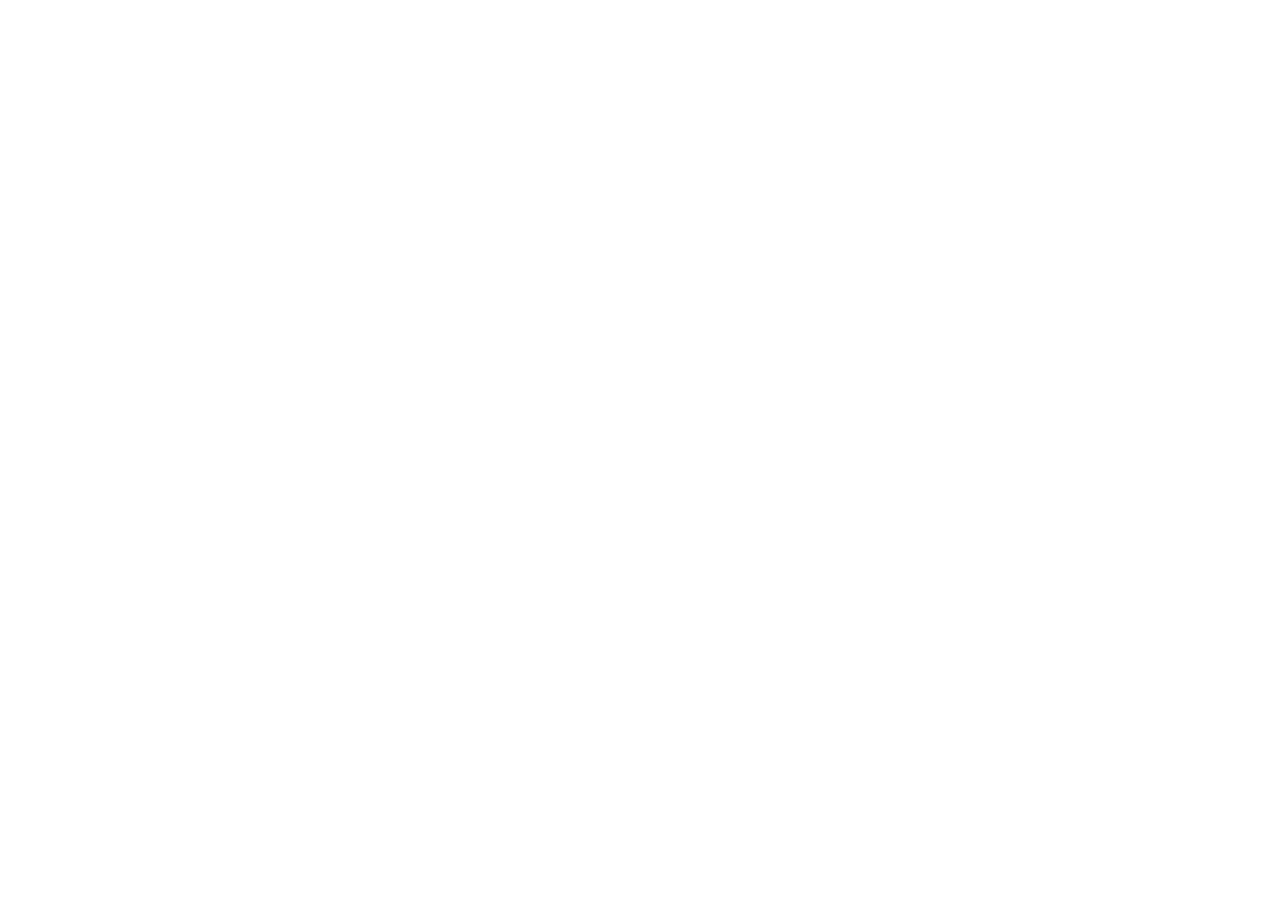
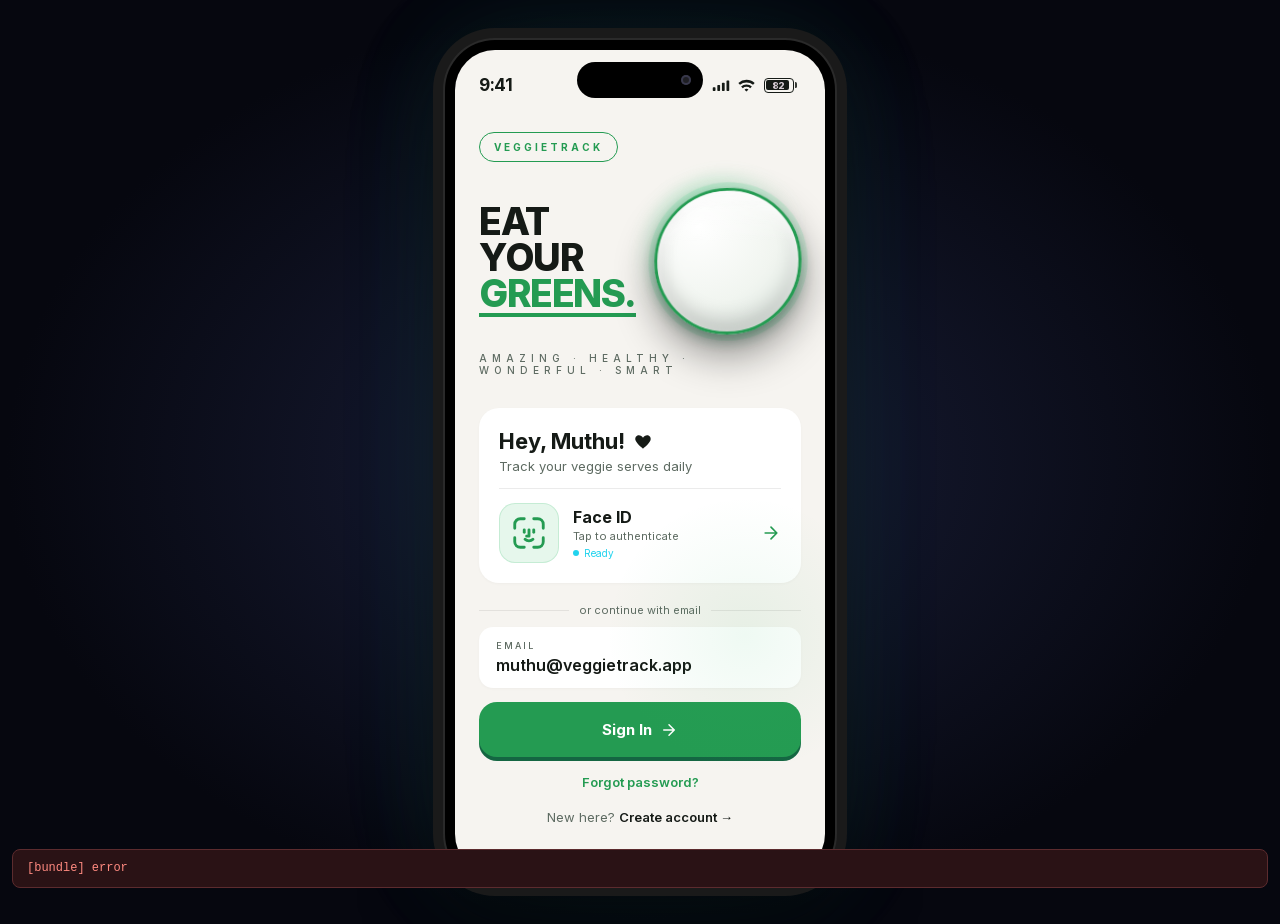
